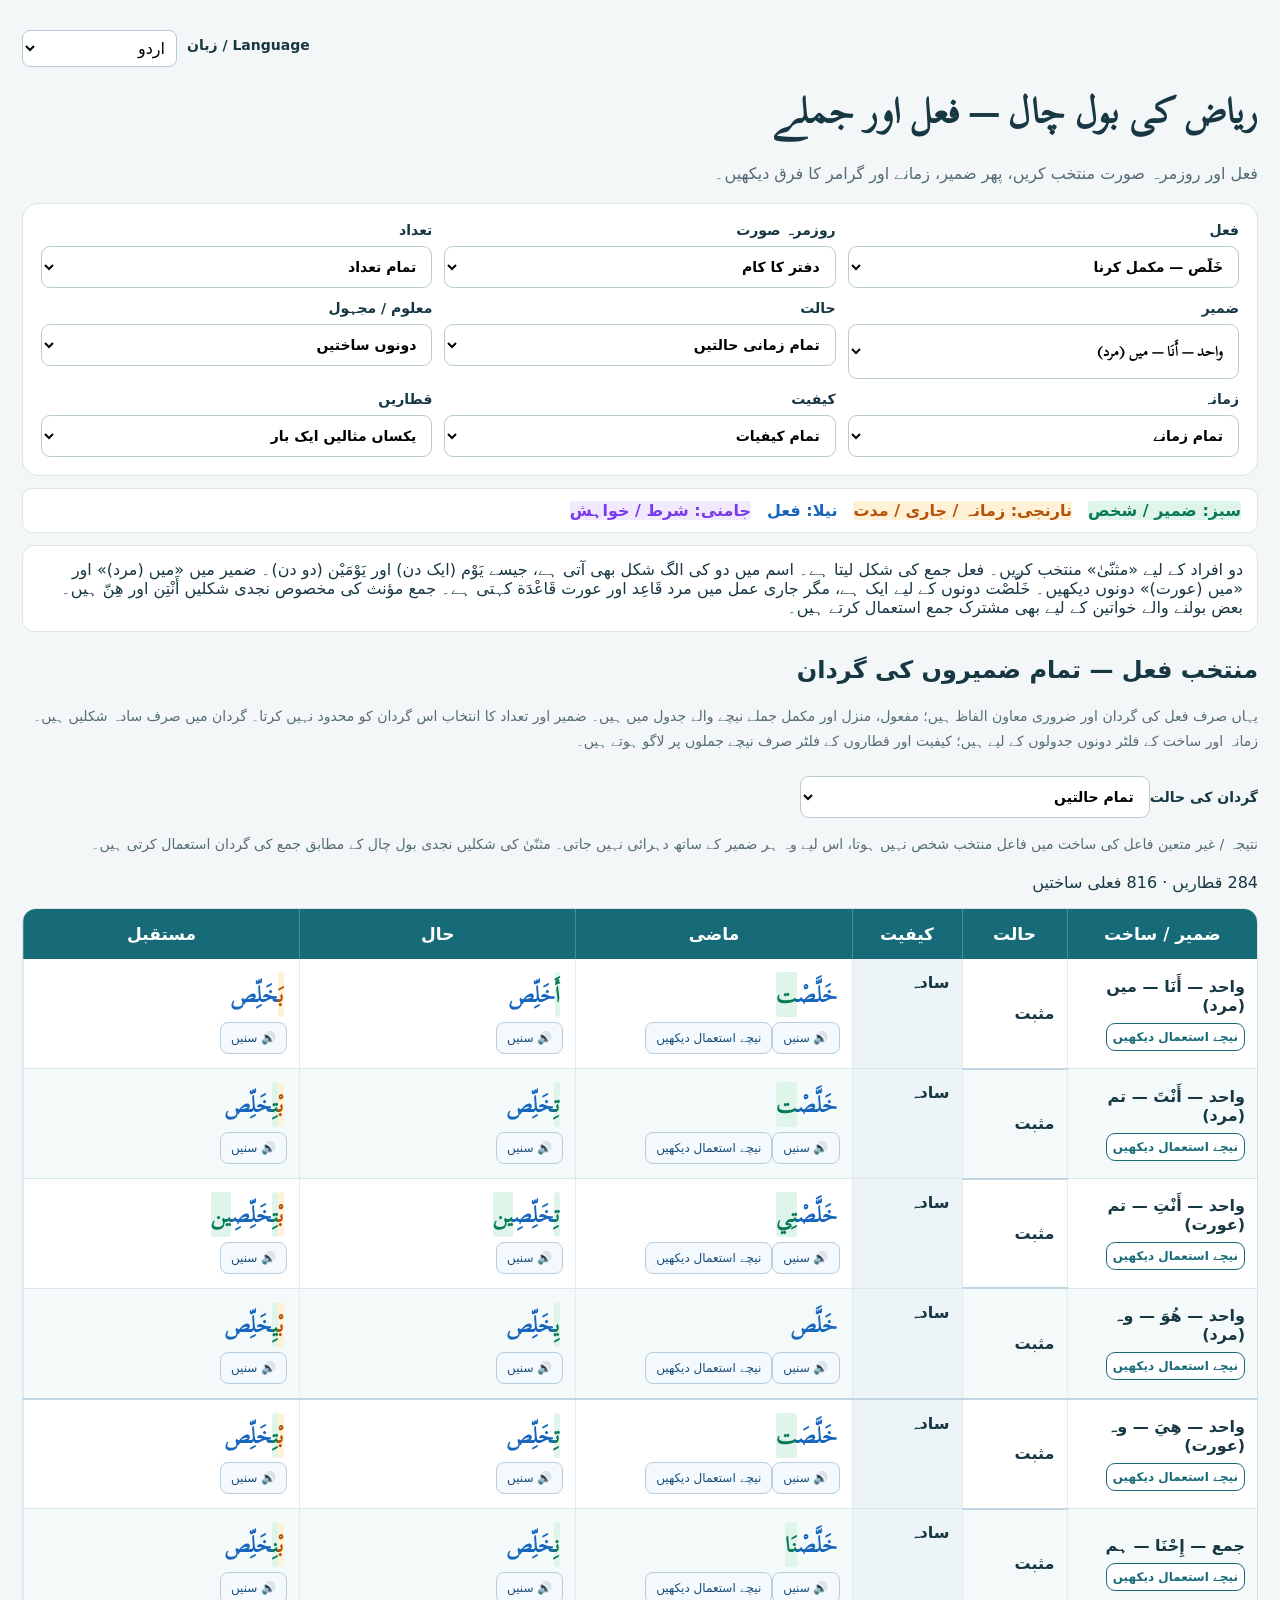
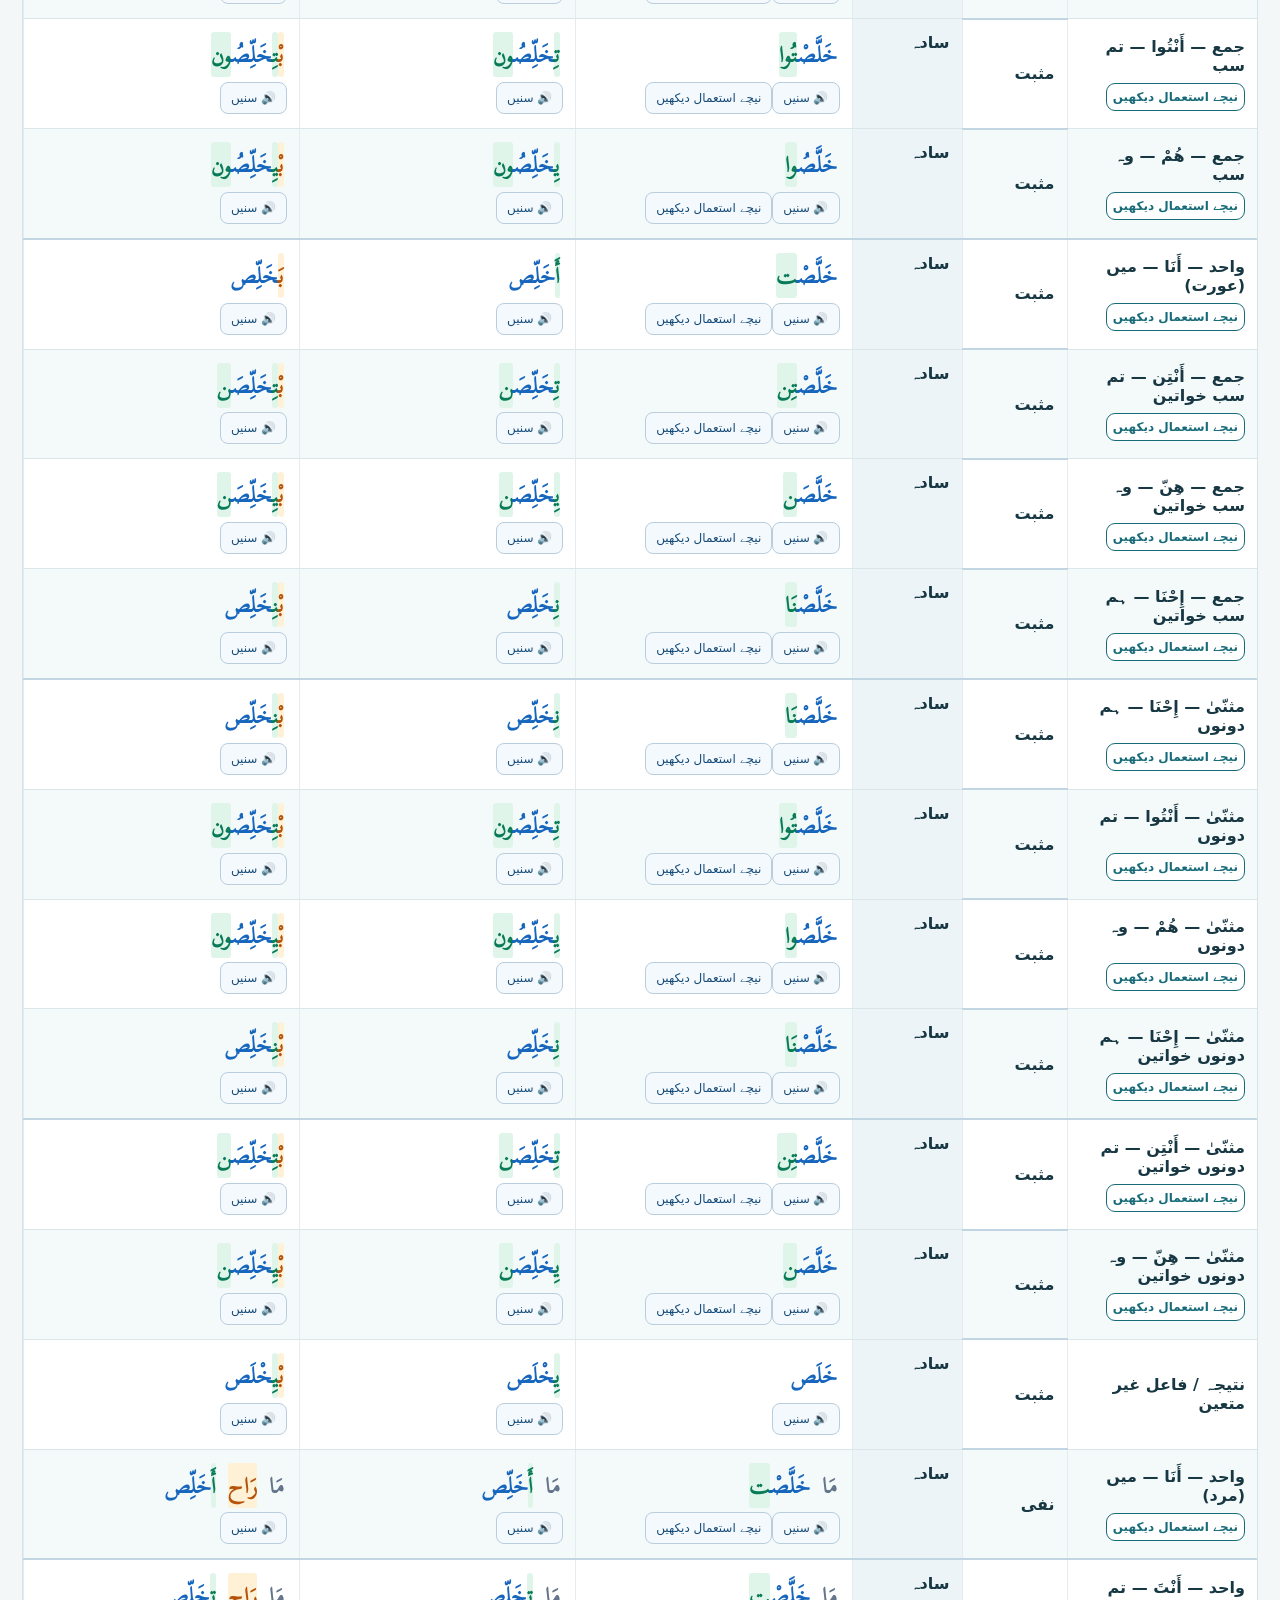
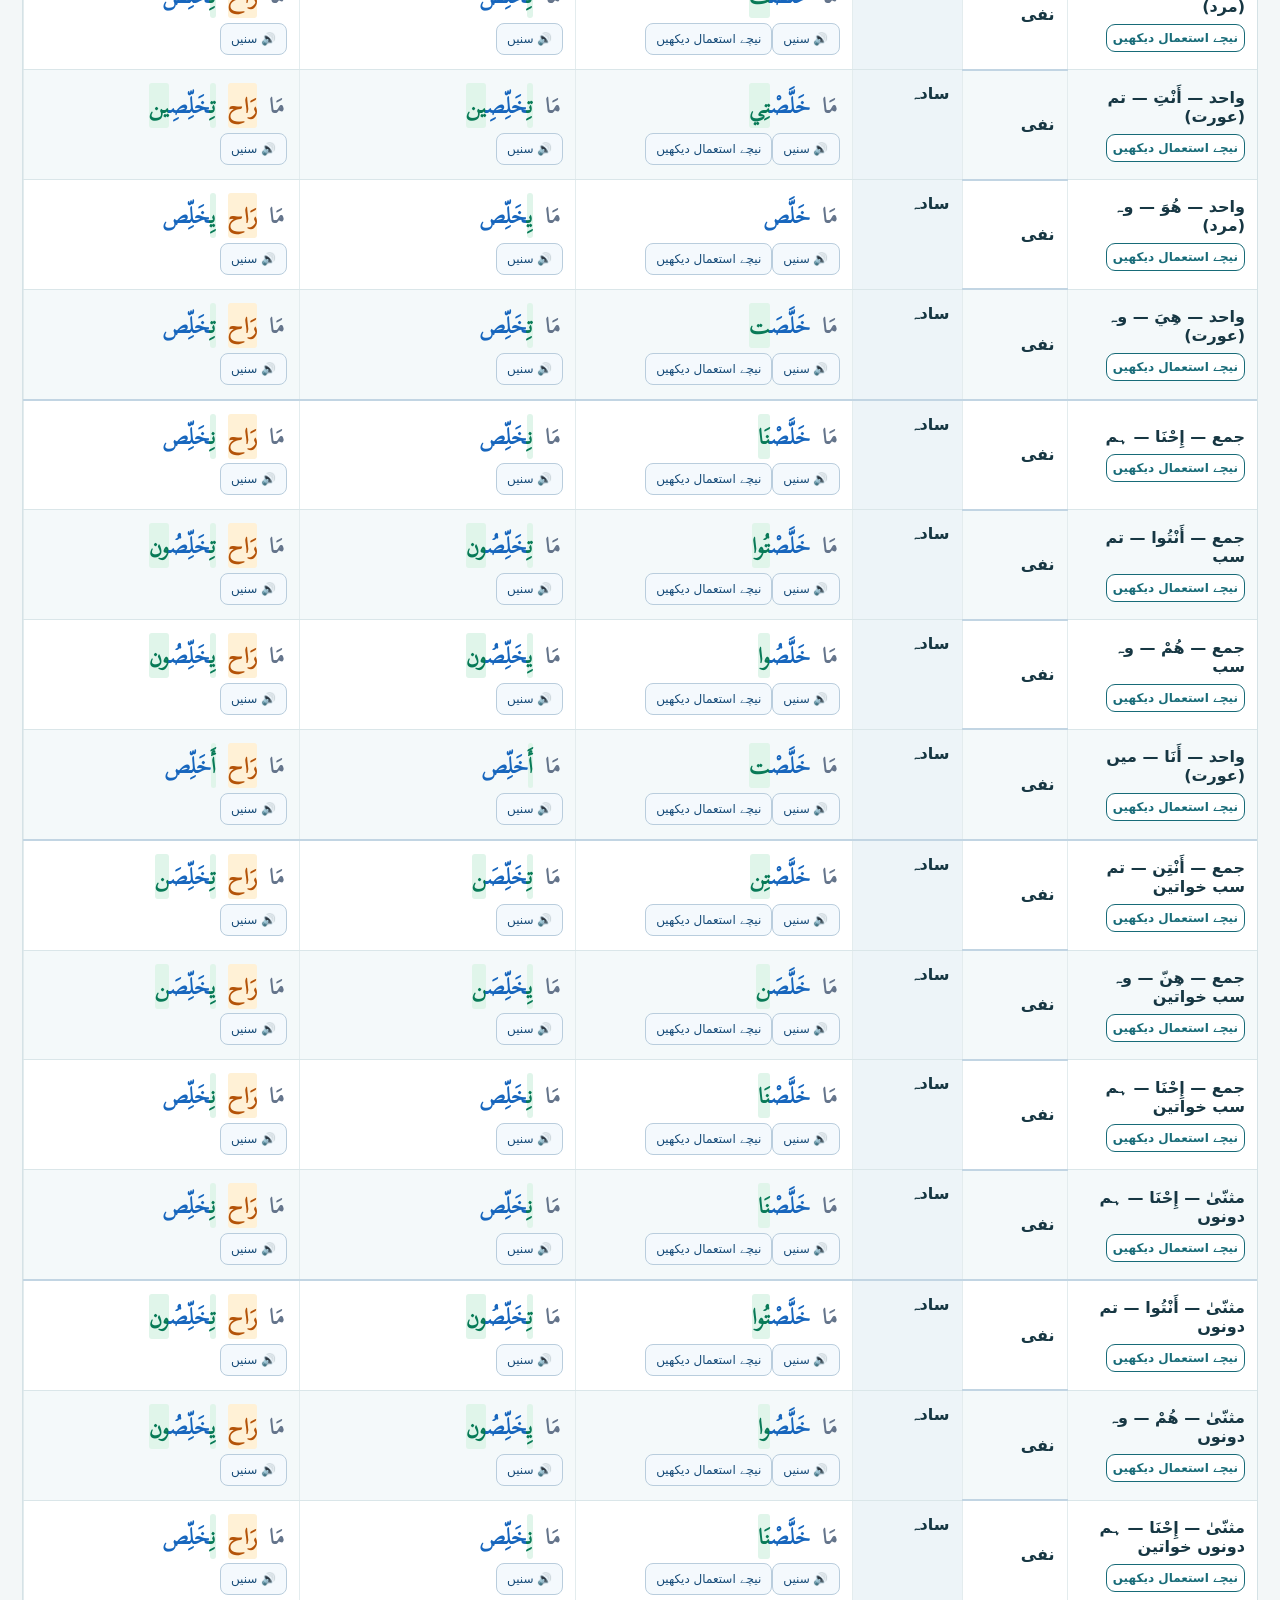
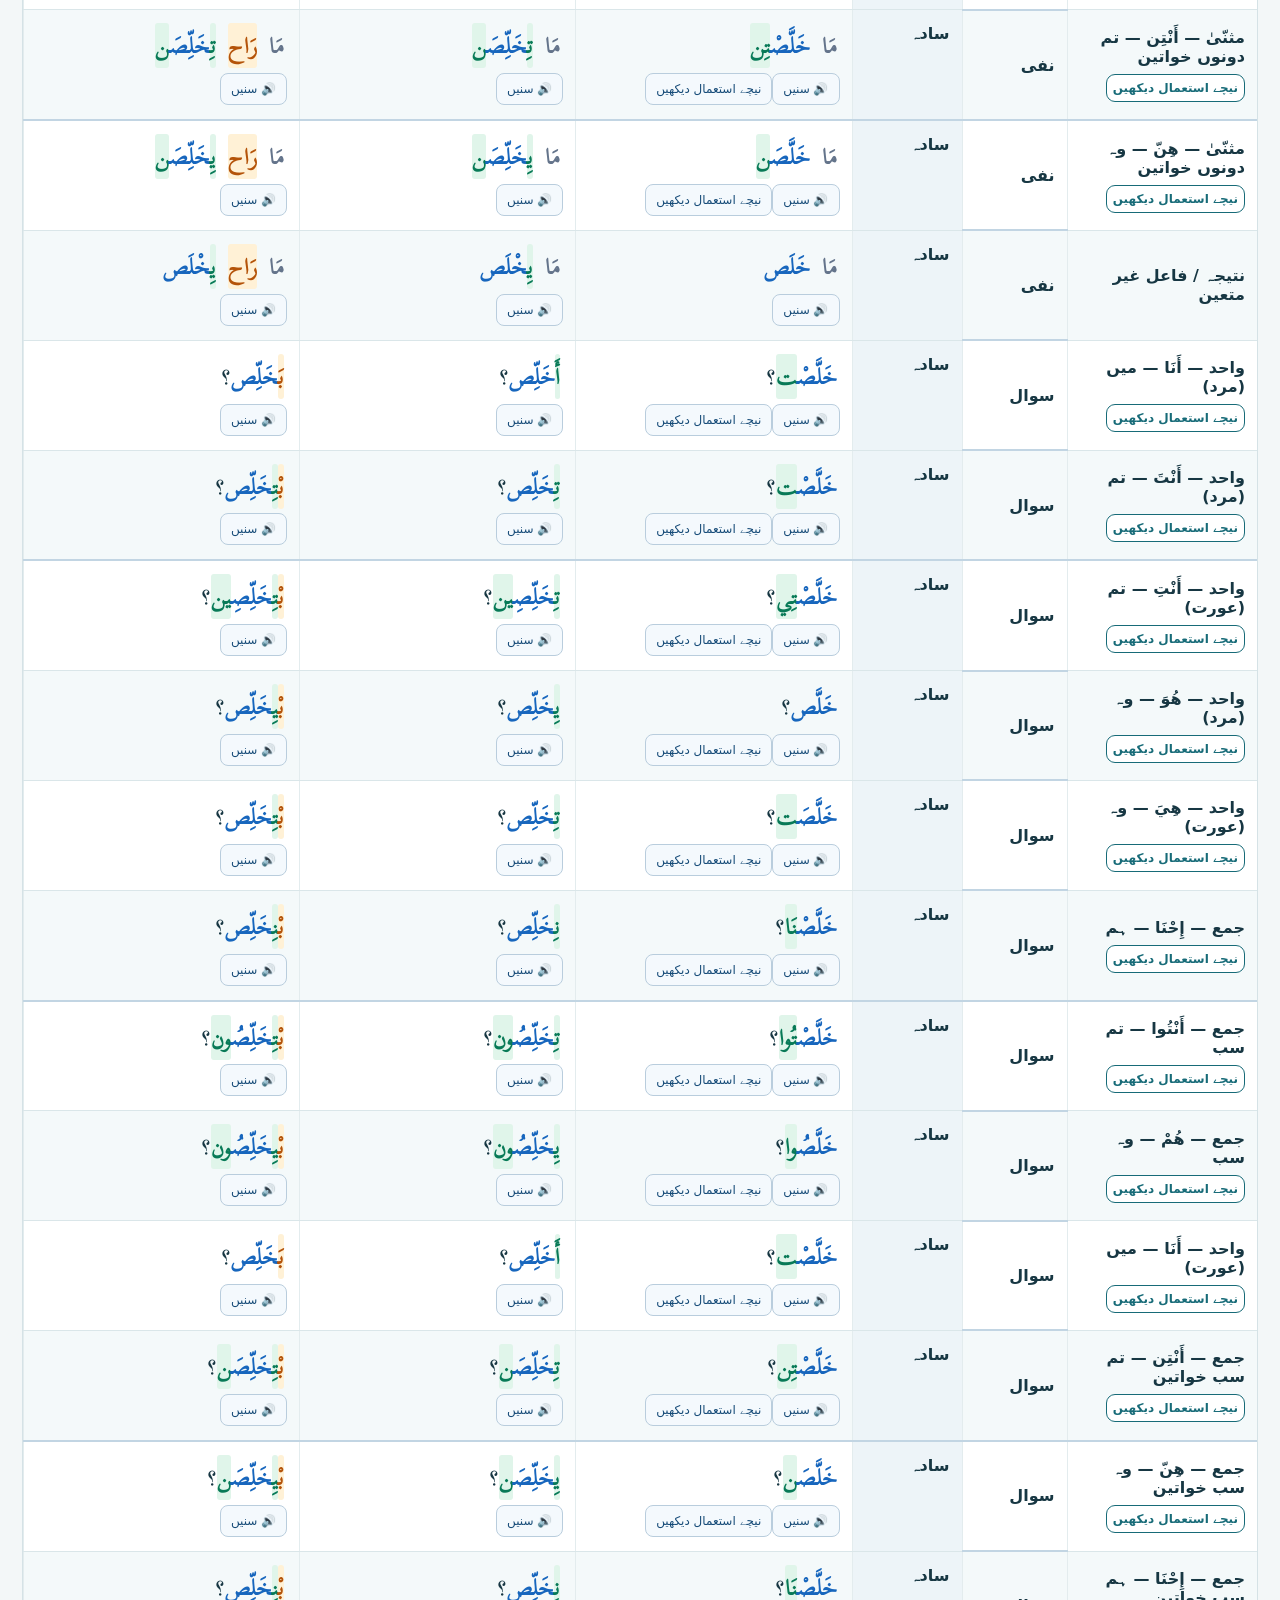
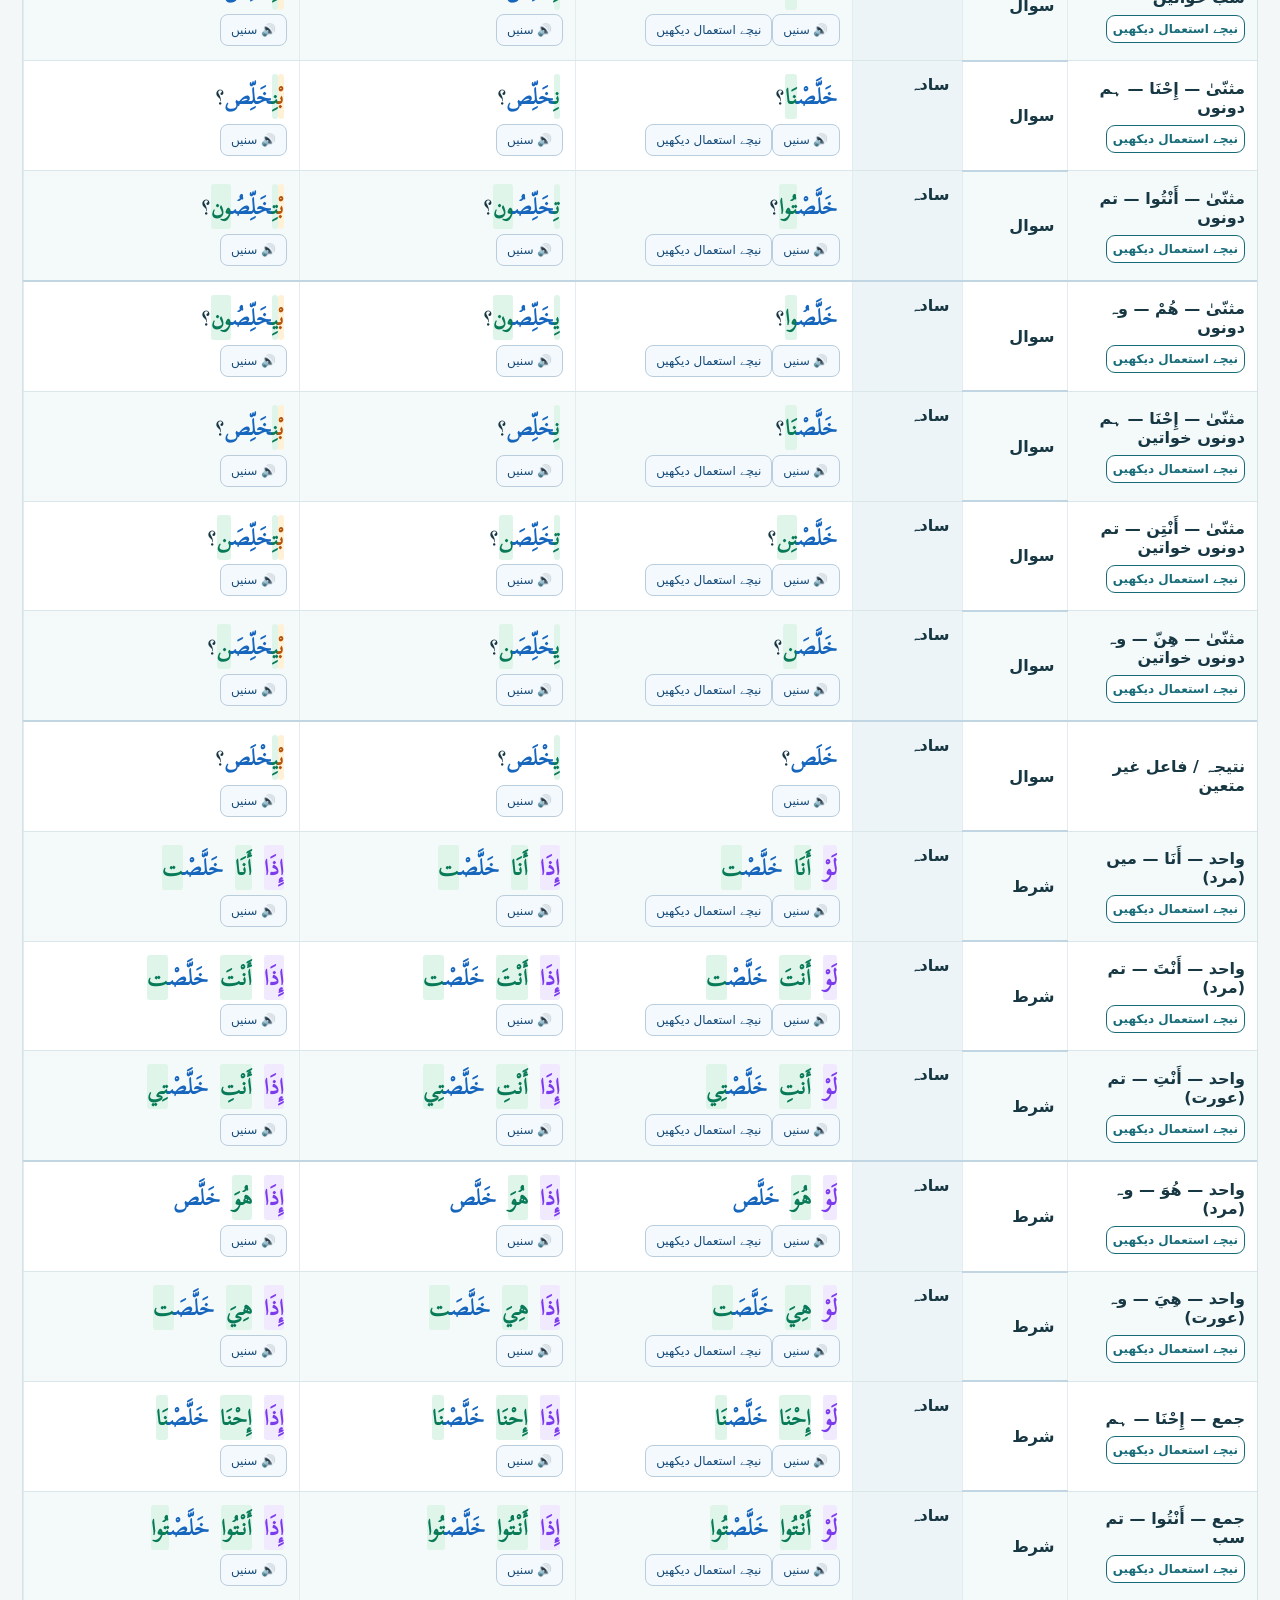
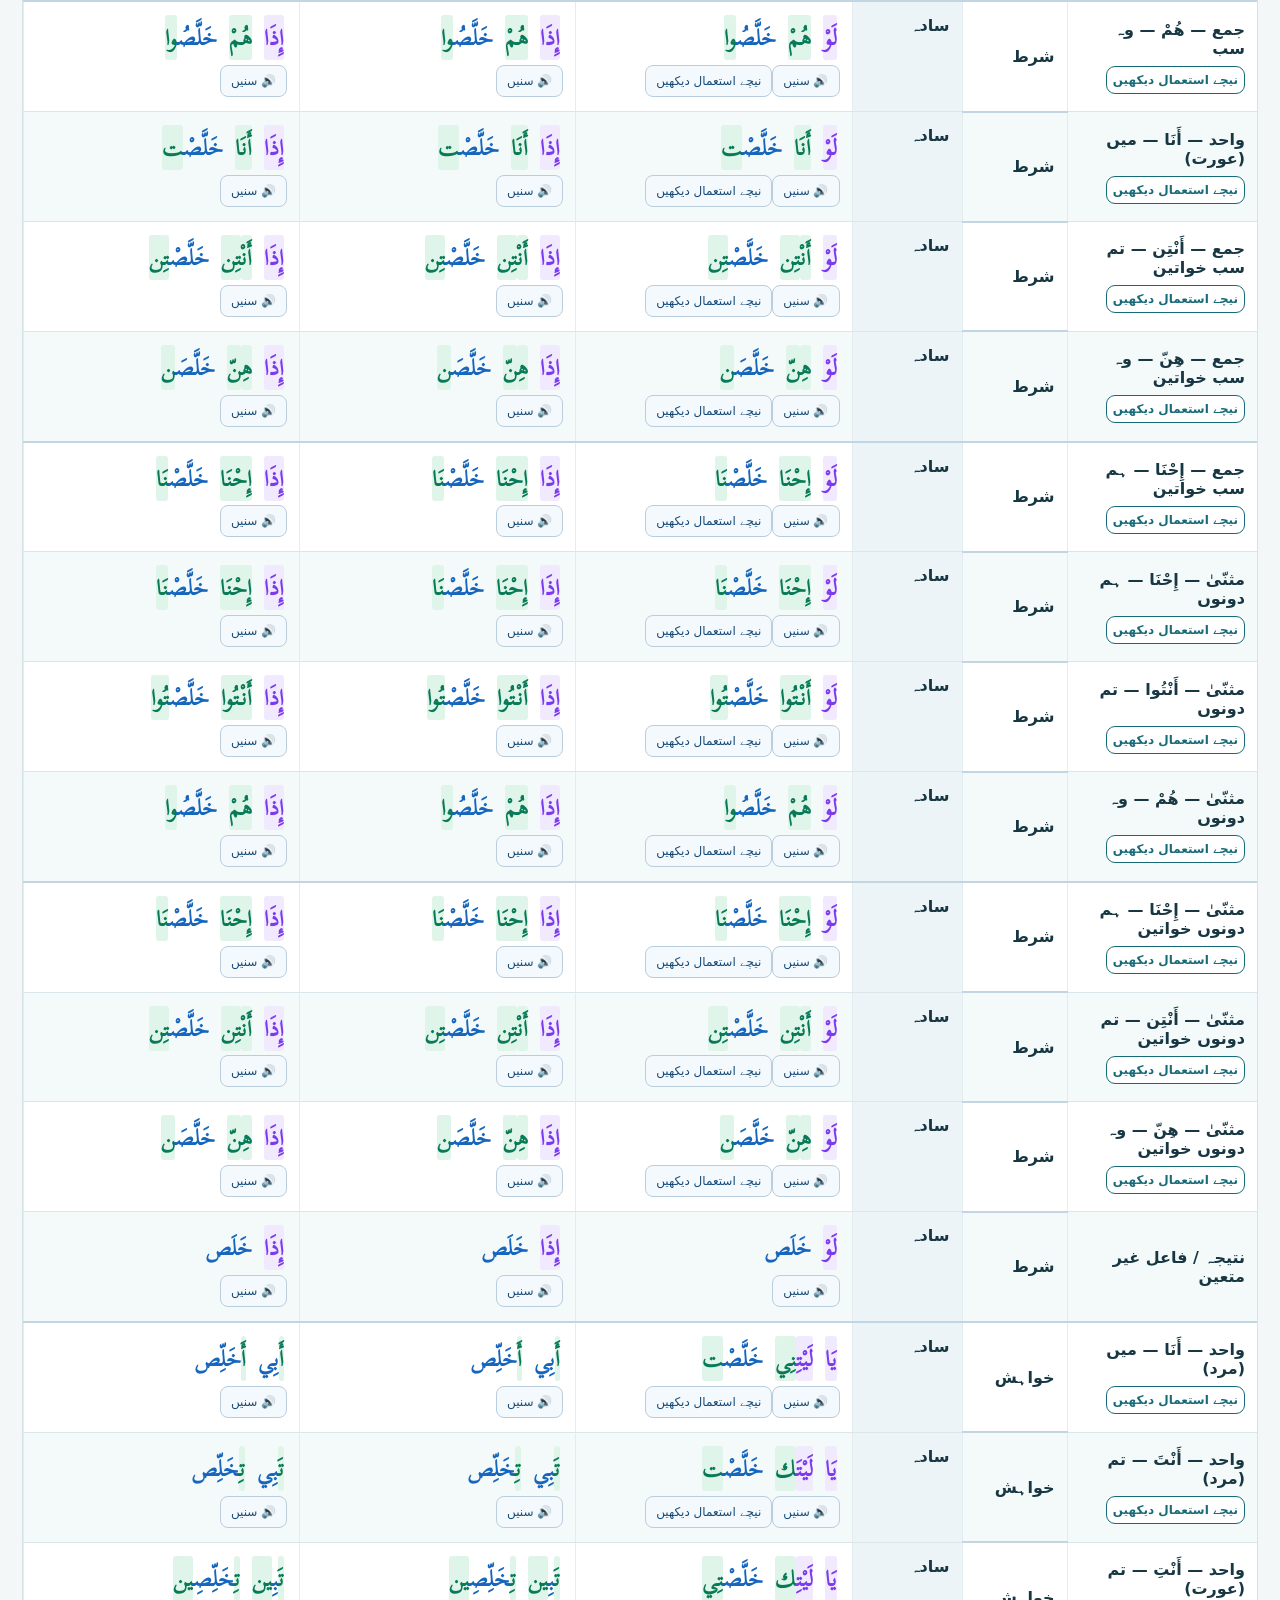
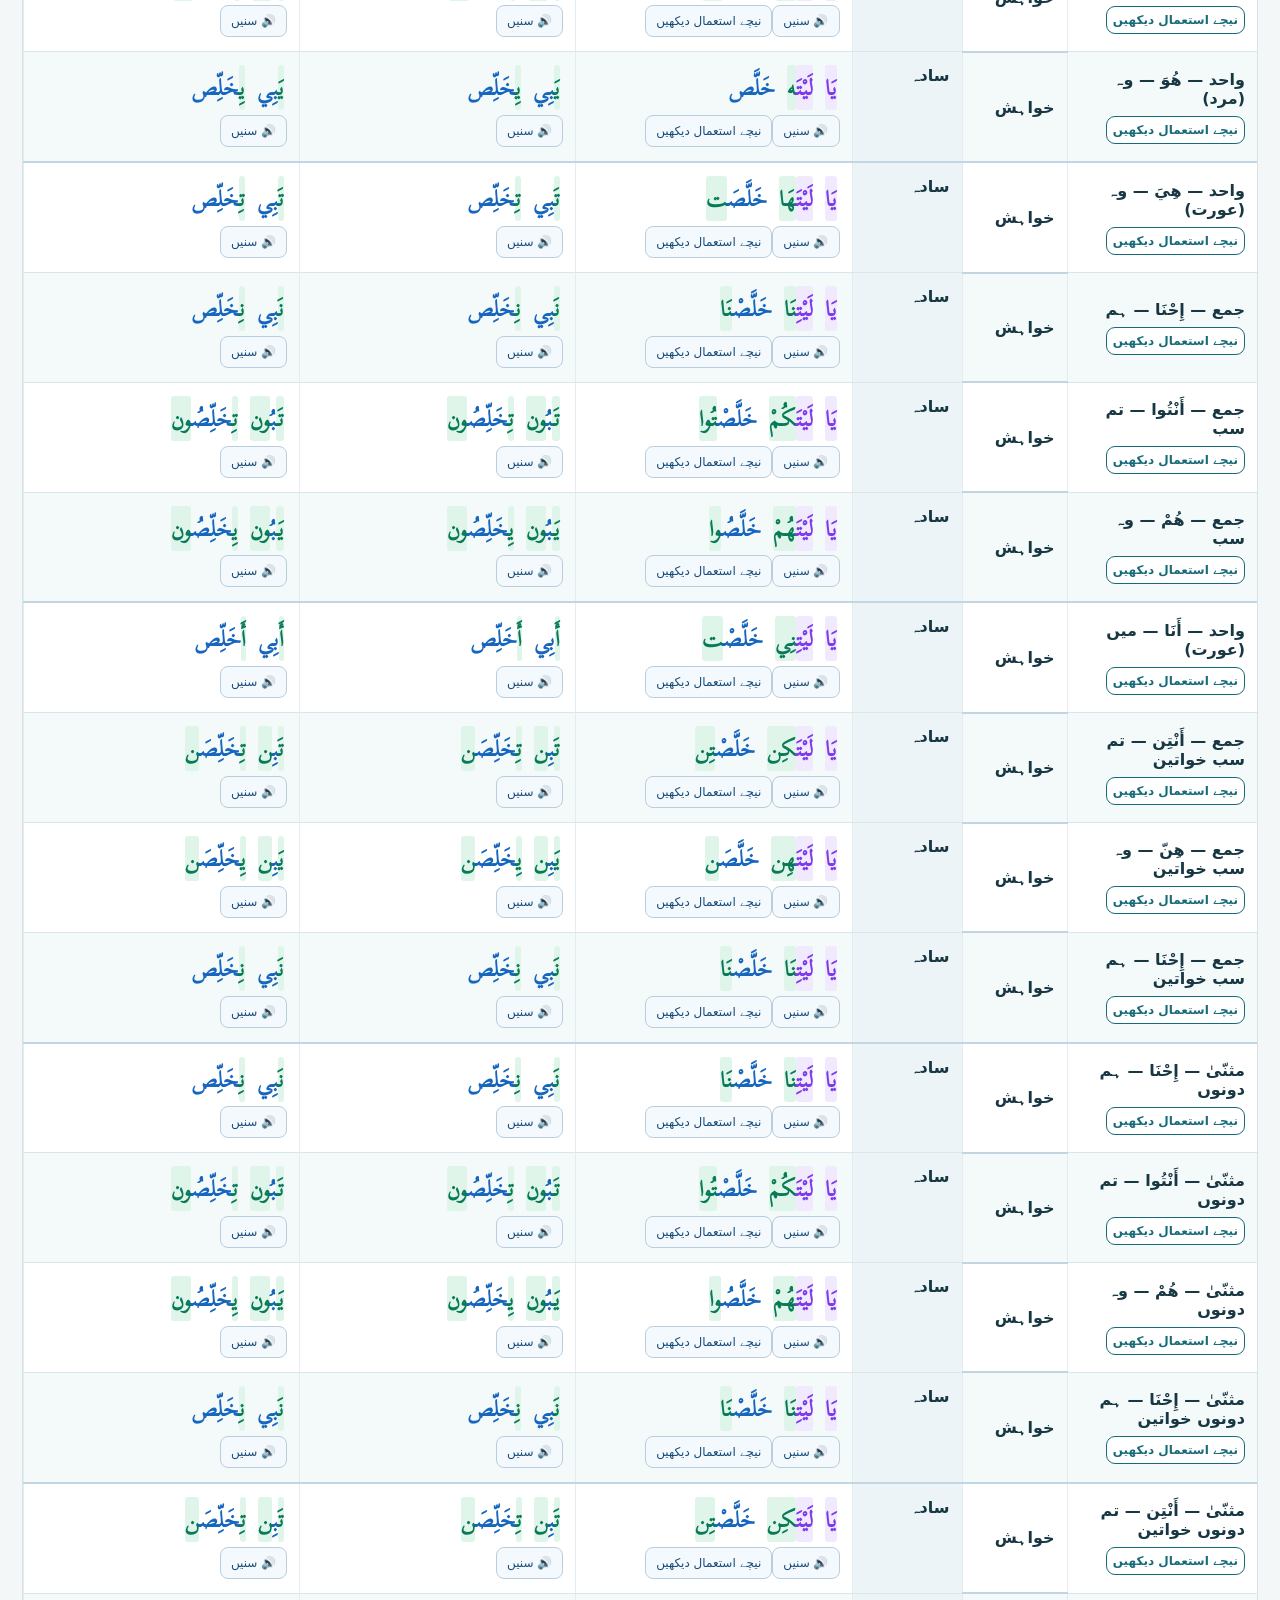
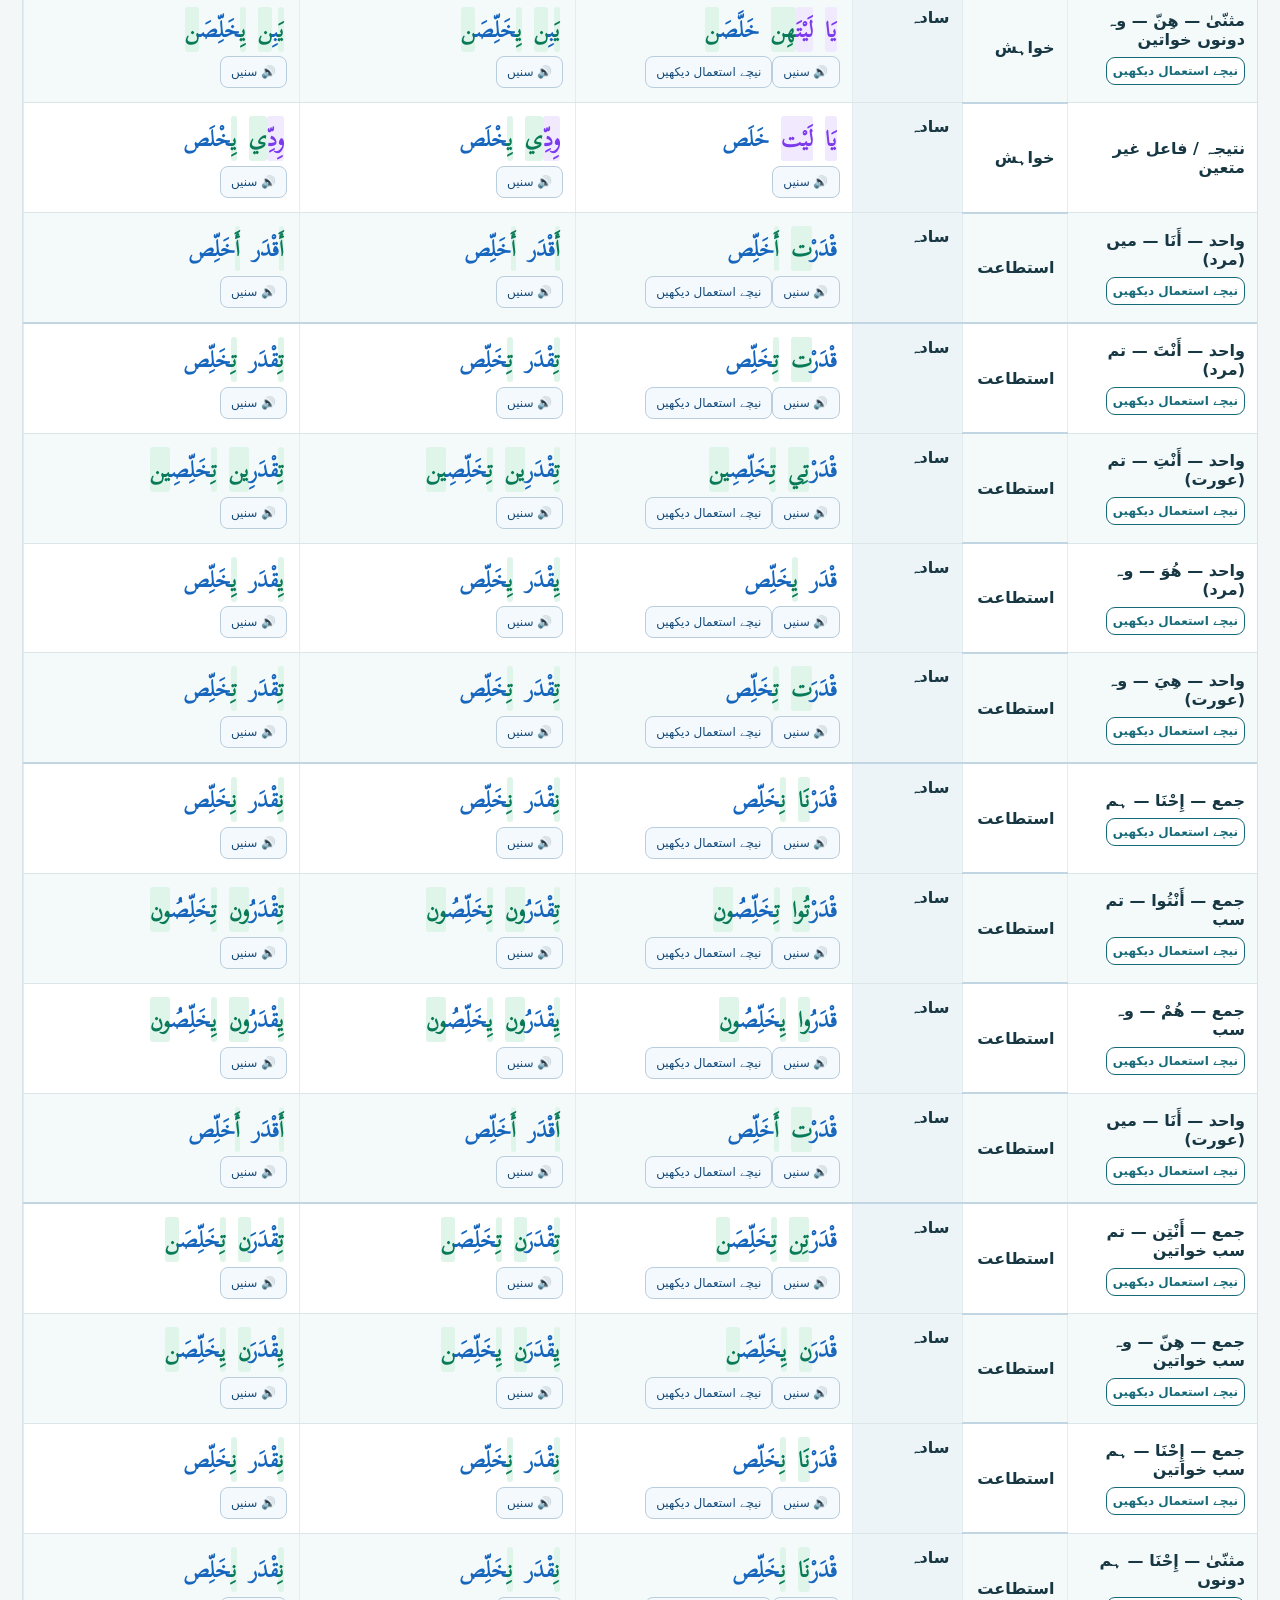
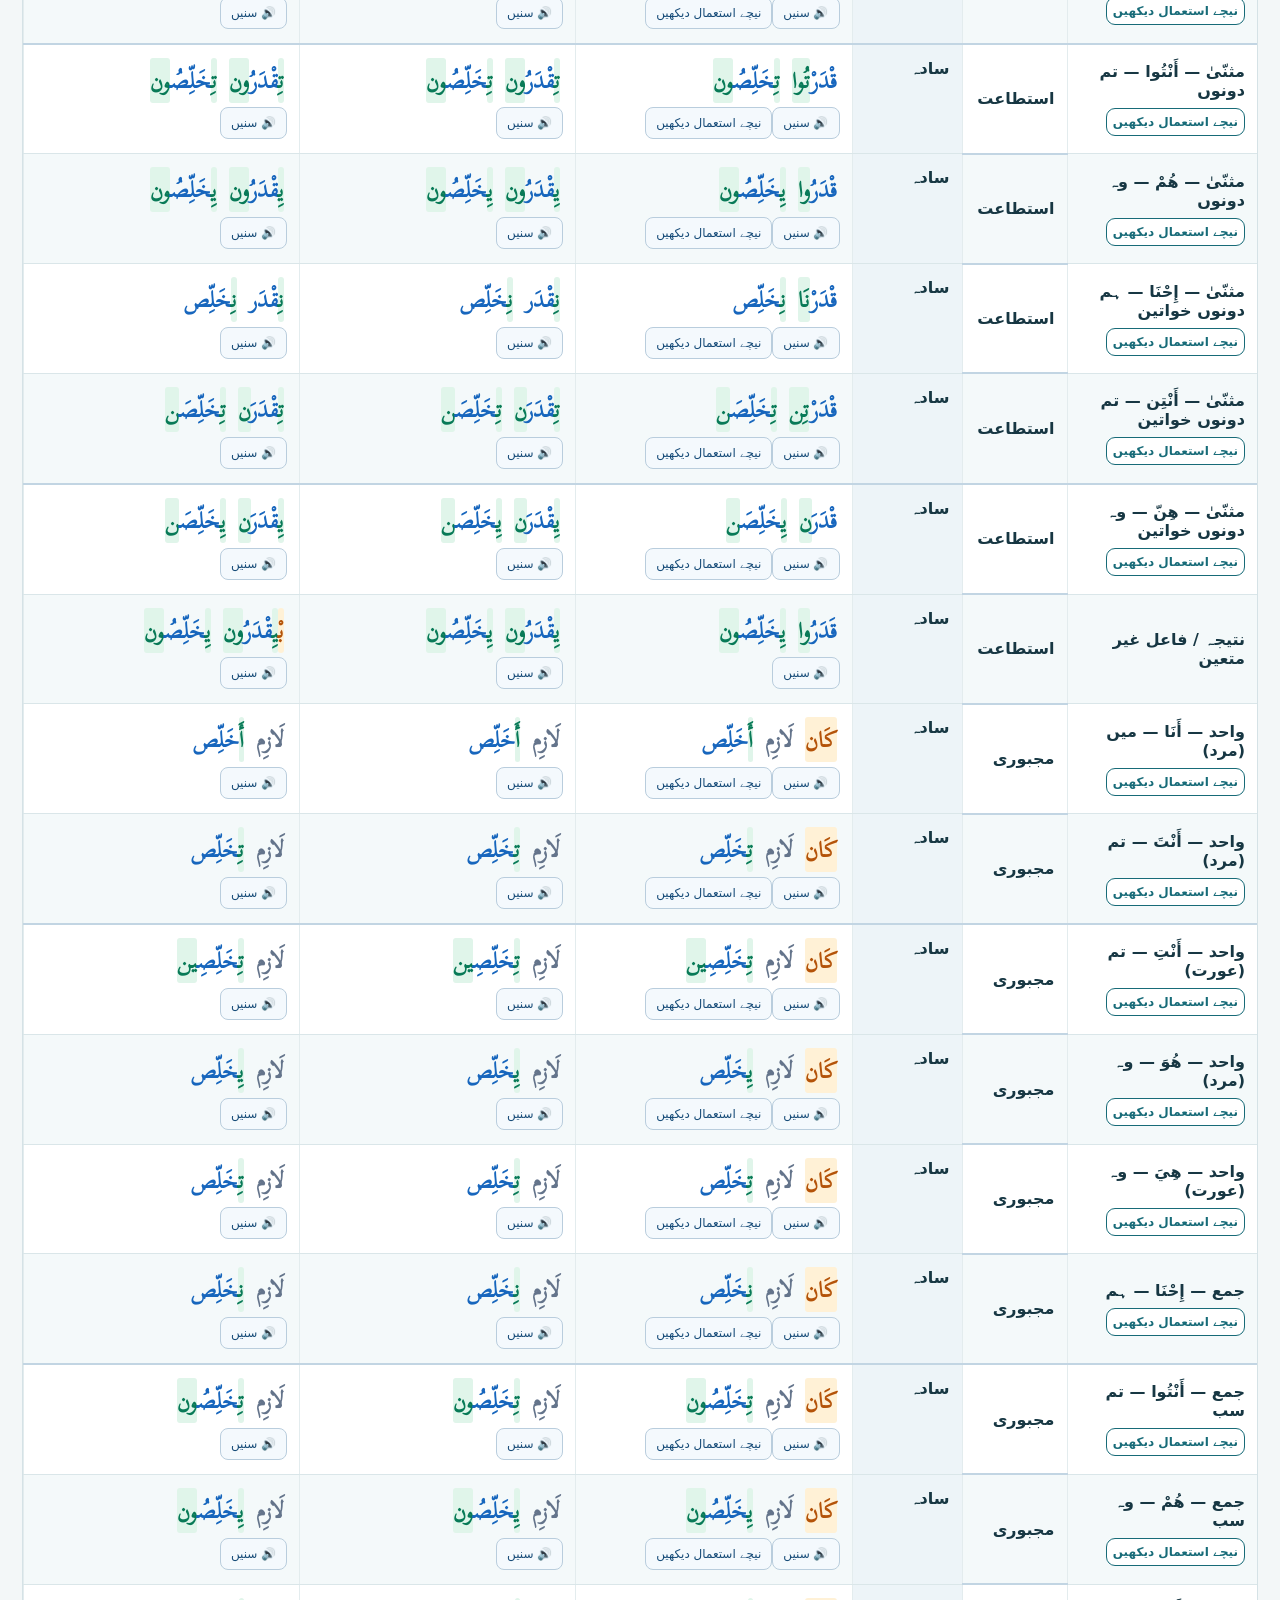
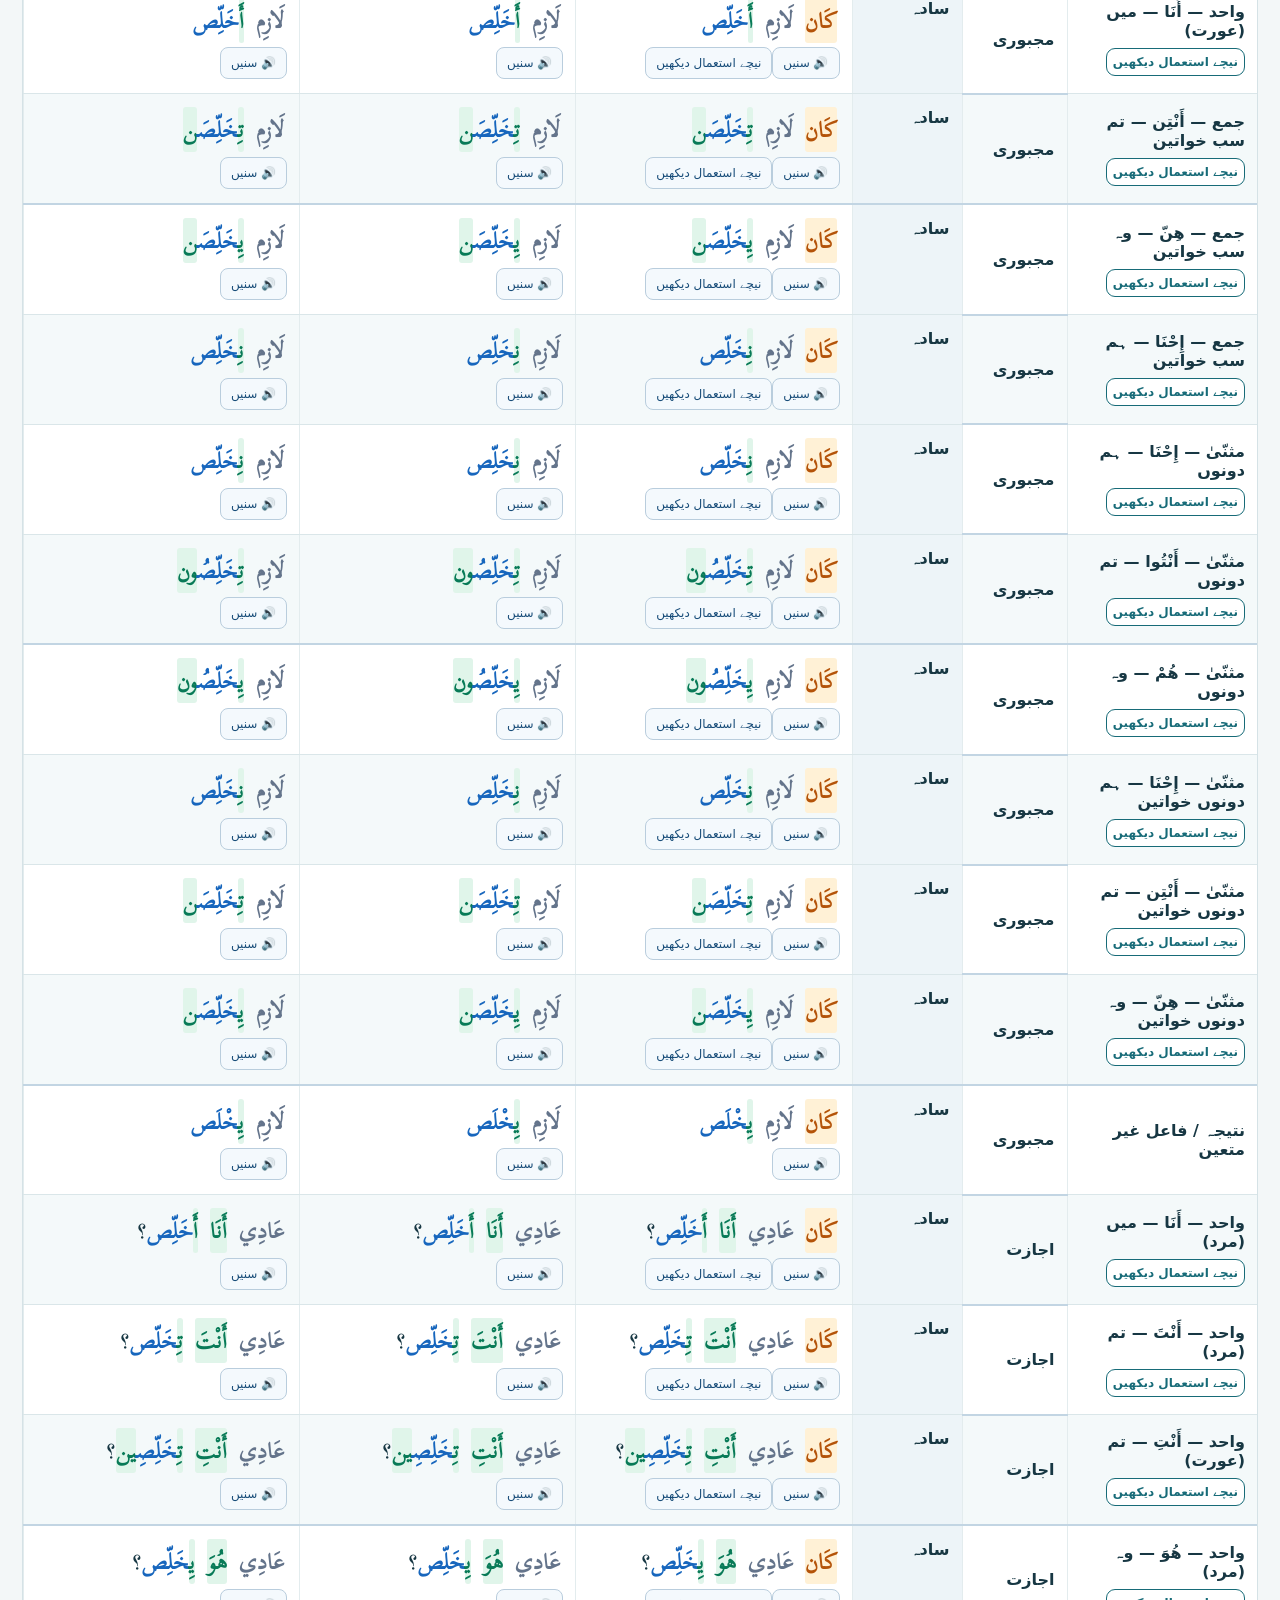
==== index.html @ 87de688e "Keep conjugation reference simple-only independent of sentence aspect filters" ====
<!doctype html><html lang="ur" dir="rtl"><head><meta charset="utf-8"><meta name="viewport" content="width=device-width,initial-scale=1"><title>نجدی عربی — خَلَّص</title><style>
:root{font-family:system-ui,"Noto Naskh Arabic","Noto Sans Arabic",sans-serif;color:#173743;background:#f3f7f8}
*{box-sizing:border-box}body{margin:0;padding:22px}main{max-width:1450px;margin:auto}
h1{font-size:clamp(23px,3vw,36px);margin:0 0 8px}.sub{color:#526a75;margin-bottom:20px}
.controls{display:grid;grid-template-columns:repeat(4,minmax(150px,1fr));gap:12px;background:white;border:1px solid #dbe6e9;padding:18px;border-radius:16px}
label{font-weight:700;font-size:14px}select,input,button{font:inherit}select{width:100%;margin-top:8px;border:1px solid #b8cbd0;border-radius:9px;padding:11px;background:#fff}
button{border:1px solid #176b78;background:#176b78;color:white;border-radius:9px;padding:11px 16px;cursor:pointer}
.actions{display:flex;gap:9px;align-items:end;flex-wrap:wrap}.actions button:nth-child(2){background:white;color:#176b78}
.summary{margin:18px 0;font-size:16px}.tablewrap{overflow-x:auto;border:1px solid #d5e2e6;border-radius:14px;background:white}
table{border-collapse:collapse;min-width:940px;width:100%;table-layout:fixed}th{background:#176b78;color:white;font-size:17px;padding:15px;border-left:1px solid #438e99}
td{vertical-align:top;border-bottom:1px solid #dae6e9;border-left:1px solid #e3ecee;padding:14px 12px}
tr:nth-child(even) td{background:#f4f9fa}.kind{width:15%;font-weight:750}.arabic{font-family:"Noto Naskh Arabic","Noto Sans Arabic",serif;font-size:clamp(19px,2vw,25px);line-height:1.8;direction:rtl}
.translation{font-size:14px;line-height:1.7;color:#536a73;margin-top:6px}.aspect-caution{font-size:12px;line-height:1.6;color:#8a4c00;background:#fff5df;border-radius:6px;padding:5px 7px;margin-top:7px}.muted{color:#819098}
.note{color:#566e76;font-size:14px;line-height:1.8;margin-top:16px}
@media(max-width:750px){body{padding:12px}.controls{grid-template-columns:repeat(2,minmax(0,1fr));padding:12px}.actions{grid-column:1/-1}table{min-width:830px}}
@media print{body{background:white;padding:0}.controls,.actions,.note{display:none}table{min-width:0}td{padding:9px}.arabic{font-size:17px}.translation{font-size:11px}}

.action-link{display:inline-flex;align-items:center;text-decoration:none;border:1px solid #176b78;background:#fff;color:#176b78;border-radius:9px;padding:11px 16px;font-weight:650}.action-link.secondary{border-color:#c7d6d9;color:#345966}.actions{grid-column:1/-1}@media print{.action-link{display:none}}
.verb-highlight{color:#1269c7;font-weight:800;background:#eaf3ff;border-radius:4px;padding:0 2px}@media print{.verb-highlight{color:#1255a0!important;background:#edf4ff!important;-webkit-print-color-adjust:exact;print-color-adjust:exact}}
.voice-label{font-size:13px;font-weight:700;color:#527182}.passive-phrase{color:#9b3044;font-weight:700}.controls{grid-template-columns:repeat(5,minmax(135px,1fr))}@media(max-width:900px){.controls{grid-template-columns:repeat(2,minmax(0,1fr))}}
.person-mark{color:#087a57!important;background:#e0f5ea;border-radius:3px;font-weight:850}
.tense-mark{color:#b45309!important;background:#fff1d6;border-radius:3px;font-weight:850}
.verb-root{color:#1766bd!important;font-weight:750}
.condition-mark{color:#7c3aed;font-weight:750}
.grammar-mark{color:#64748b;font-weight:750}
.legend{display:flex;gap:16px;flex-wrap:wrap;margin:12px 0 16px;padding:12px 16px;background:white;border-radius:10px;border:1px solid #dbe6e9}
.legend span{font-weight:750}
@media print{.person-mark,.tense-mark,.verb-root{-webkit-print-color-adjust:exact;print-color-adjust:exact}}

.word-tap{border:0;background:transparent;color:inherit;font:inherit;direction:rtl;cursor:pointer;border-radius:5px;padding:1px 3px;line-height:1.9;display:inline;font-weight:inherit}.word-tap:hover,.word-tap:focus-visible{background:#dbeafe;outline:2px solid #93c5fd;outline-offset:1px}.word-tap:active{background:#bfdbfe}.word-panel{position:fixed;top:50%;left:50%;transform:translate(-50%,-50%);width:min(92vw,560px);max-height:78dvh;overflow:auto;z-index:9999;background:#fff;border:2px solid #94b8dd;border-radius:14px;padding:16px 20px;margin:12px 0;box-shadow:0 7px 20px #164e6320}.word-panel[hidden]{display:none}.word-label{font-size:13px;color:#475569}.word-title{font-size:29px;font-weight:850;color:#175f9d;margin:5px 0}.word-meaning{font-size:21px;font-weight:800}.word-grammar{margin-top:6px;font-size:14px;color:#475569}.word-meta{font-size:12px;color:#64748b}.word-sentence{font-size:20px;font-weight:700;margin-top:7px}.word-sentence-ur{font-size:15px;margin-top:3px}.word-close{float:left;border:1px solid #cbd5e1;background:#f8fafc;border-radius:8px;padding:2px 11px;font-size:23px;cursor:pointer}@media print{.word-panel{display:none!important}}
.word-tap>span{font:inherit;font-weight:850}.word-tap .person-mark{color:#087a57!important;background:#e0f5ea!important}.word-tap .tense-mark{color:#b45309!important;background:#fff1d6!important}.word-tap .verb-root{color:#1766bd!important}.word-tap .condition-mark{color:#7c3aed!important}.word-tap .grammar-mark{color:#64748b!important}
.language-top{display:flex;justify-content:flex-end;align-items:center;gap:10px;margin-bottom:8px}.language-top label{font-weight:700}.language-top select{width:155px;max-width:45vw;padding:7px;border-radius:8px;border:1px solid #b6c9db;background:white}@media print{.language-top{display:none}}
.table-wrap{overflow-x:auto}table{min-width:1800px}td .arabic{min-width:155px}
.aspect-label{font-weight:700;white-space:nowrap;background:#edf4f8!important}.kind,.voice-label{vertical-align:middle;border-bottom:2px solid #c2d5e3}tbody tr:nth-child(4n) td{border-bottom:2px solid #c2d5e3}table{min-width:1050px;table-layout:fixed}thead th{position:sticky;top:0;z-index:2}.tablewrap{max-width:100%;overflow-x:auto}td{overflow-wrap:anywhere}.speak-btn{display:inline-flex;align-items:center;justify-content:center;gap:5px;margin-top:5px;padding:4px 10px;border:1px solid #b9cddd;border-radius:8px;background:#f4f9fd;color:#164b78;cursor:pointer;font:inherit;font-size:12px;width:auto}.speak-btn:hover{background:#e7f2fc}.speak-btn:disabled{opacity:.5;cursor:not-allowed}#voice{display:none!important}#voiceLabel{display:none!important}
.controls:has(#voice) > div:has(#voice){display:none!important}
.kind{width:95px;min-width:80px;max-width:105px}
.voice-label{width:125px;min-width:105px;max-width:145px}
.aspect-label{width:92px;min-width:78px;max-width:105px}
th:first-child{width:95px}th:nth-child(2){width:125px}th:nth-child(3){width:92px}
table{table-layout:auto;min-width:850px}td:not(.kind):not(.voice-label):not(.aspect-label){width:calc((100% - 312px)/3)}
.explain-btn{display:inline-block;width:auto;margin:4px 4px 0 0;padding:4px 8px;border-radius:7px;border:1px solid #bacbdc;background:#f4f8ff;color:#23466b;cursor:pointer;font-size:12px}.explain-btn:hover{background:#e5f0ff}
.controls{grid-template-columns:repeat(3,minmax(150px,1fr))}.tablewrap{overflow-x:auto}.kind{width:105px}.voice-label{width:115px}.aspect-label{width:100px}.arabic{font-size:22px}.condition-mark{color:#7c3aed!important;background:#f1eaff;border-radius:3px}.info{background:#fff;border:1px solid #dbe6e9;padding:14px;border-radius:12px;margin:12px 0}.word-panel{position:sticky}.voice-label{color:#35586a}.tablewrap table{min-width:1000px}.arabic button.word-tap{white-space:normal;text-align:right}.legend{margin:12px 0}.note{margin:14px 0}

/* Responsive layout v23: fixed desktop columns, stacked mobile examples. */
html,body{max-width:100%;overflow-x:hidden}main{width:100%;max-width:1450px;min-width:0}
.tablewrap{width:100%;max-width:100%;overflow-x:auto;-webkit-overflow-scrolling:touch}
.tablewrap table{width:100%;min-width:1020px;table-layout:fixed}
.tablewrap th,.tablewrap td{box-sizing:border-box}
.tablewrap .arabic{min-width:0;overflow-wrap:break-word;word-break:normal}
.tablewrap .word-tap{max-width:100%;overflow-wrap:anywhere}
@media(max-width:700px){
 body{padding:10px}h1{font-size:24px;line-height:1.45}.sub{font-size:14px}
 .controls{display:grid;grid-template-columns:1fr 1fr;gap:10px;padding:12px}
 .controls label:first-child{grid-column:1/-1}.controls select{min-width:0}
 .legend{gap:8px;padding:9px;font-size:12px}
 .info{font-size:13px;line-height:1.8}
 .tablewrap{overflow:visible;border:0;background:transparent}
 .tablewrap table{display:block;min-width:0!important;width:100%!important;table-layout:auto}
 .tablewrap colgroup,.tablewrap thead{display:none}
 .tablewrap tbody{display:block;width:100%}
 .tablewrap tr{display:grid;grid-template-columns:repeat(3,minmax(0,1fr));gap:0;margin:12px 0;border:1px solid #cddfe5;border-radius:12px;overflow:hidden;background:white;box-shadow:0 2px 8px #1737430a}
 .tablewrap tr::before{content:attr(data-condition) ' · ' attr(data-voice) ' · ' attr(data-aspect);display:block;grid-column:1/-1;padding:10px 12px;background:#176b78;color:#fff;font-weight:750;font-size:13px}
 .tablewrap tr td.kind,.tablewrap tr td.voice-label,.tablewrap tr td.aspect-label{display:none!important}
 .tablewrap tr td.tense-cell{display:block!important;min-width:0;width:auto!important;padding:9px 7px;border:0;border-left:1px solid #e1eaee;background:white!important}
 .tablewrap tr td.tense-cell::before{content:attr(data-tense);display:block;font-size:13px;font-weight:800;color:#176b78;border-bottom:1px solid #dce8ec;padding-bottom:5px;margin-bottom:5px}
 .tablewrap .arabic{font-size:17px!important;line-height:1.8;min-width:0!important;overflow-wrap:anywhere}
 .tablewrap .translation{font-size:12px;line-height:1.6;overflow-wrap:anywhere}
 .tablewrap .word-tap{padding:0 1px;line-height:1.8}
 .tablewrap .speak-btn{font-size:11px;padding:4px 5px;max-width:100%;white-space:normal}
 .word-panel{position:relative;top:auto;padding:12px}.word-title{font-size:24px}
}
@media(max-width:420px){
 .tablewrap tr{grid-template-columns:1fr}
 .tablewrap tr td.tense-cell{border-left:0;border-bottom:1px solid #dce8ec;padding:11px 12px}
 .tablewrap .arabic{font-size:21px!important}
 .tablewrap .translation{font-size:13px}
}

@media(max-width:600px){.tablewrap{overflow-x:visible}.tablewrap table{min-width:0!important;width:100%!important}.tablewrap tr{grid-template-columns:1fr!important}.tablewrap tr td.tense-cell{width:100%!important}}
#audioStatus:not(:empty){position:sticky;top:0;z-index:3;background:#fff3d7;color:#633800;border:1px solid #b77a24;padding:10px}.word-panel{position:fixed;top:50%;left:50%;transform:translate(-50%,-50%);margin:0}.word-close{color:#173743}.speak-btn,.word-close{min-height:32px}@media(max-width:700px){.speak-btn,.word-close{min-height:44px}}
@media(max-width:700px){#exampleTable.single-tense tr{grid-template-columns:1fr}}
#exampleTable.single-tense{min-width:0}
.copy-btn{margin-inline-start:4px}
/* Scheherazade New — embedded so the same marks display offline.
Copyright (c) 1994-2026, SIL Global (https://www.sil.org/),
with Reserved Font Names "Scheherazade" and "SIL".

This Font Software is licensed under the SIL Open Font License, Version 1.1,
This license is copied below, and is also available with a FAQ at:
https://openfontlicense.org/


----------------------------------------------------
SIL OPEN FONT LICENSE Version 1.1 - 26 February 2007
----------------------------------------------------

PREAMBLE
The goals of the Open Font License (OFL) are to stimulate worldwide
development of collaborative font projects, to support the font creation
efforts of academic and linguistic communities, and to provide a free and
open framework in which fonts may be shared and improved in partnership
with others.

The OFL allows the licensed fonts to be used, studied, modified and
redistributed freely as long as they are not sold by themselves. The
fonts, including any derivative works, can be bundled, embedded,
redistributed and/or sold with any software provided that any reserved
names are not used by derivative works. The fonts and derivatives,
however, cannot be released under any other type of license. The
requirement for fonts to remain under this license does not apply
to any document created using the fonts or their derivatives.

DEFINITIONS
"Font Software" refers to the set of files released by the Copyright
Holder(s) under this license and clearly marked as such. This may
include source files, build scripts and documentation.

"Reserved Font Name" refers to any names specified as such after the
copyright statement(s).

"Original Version" refers to the collection of Font Software components as
distributed by the Copyright Holder(s).

"Modified Version" refers to any derivative made by adding to, deleting,
or substituting -- in part or in whole -- any of the components of the
Original Version, by changing formats or by porting the Font Software to a
new environment.

"Author" refers to any designer, engineer, programmer, technical
writer or other person who contributed to the Font Software.

PERMISSION & CONDITIONS
Permission is hereby granted, free of charge, to any person obtaining
a copy of the Font Software, to use, study, copy, merge, embed, modify,
redistribute, and sell modified and unmodified copies of the Font
Software, subject to the following conditions:

1) Neither the Font Software nor any of its individual components,
in Original or Modified Versions, may be sold by itself.

2) Original or Modified Versions of the Font Software may be bundled,
redistributed and/or sold with any software, provided that each copy
contains the above copyright notice and this license. These can be
included either as stand-alone text files, human-readable headers or
in the appropriate machine-readable metadata fields within text or
binary files as long as those fields can be easily viewed by the user.

3) No Modified Version of the Font Software may use the Reserved Font
Name(s) unless explicit written permission is granted by the corresponding
Copyright Holder. This restriction only applies to the primary font name as
presented to the users.

4) The name(s) of the Copyright Holder(s) or the Author(s) of the Font
Software shall not be used to promote, endorse or advertise any
Modified Version, except to acknowledge the contribution(s) of the
Copyright Holder(s) and the Author(s) or with their explicit written
permission.

5) The Font Software, modified or unmodified, in part or in whole,
must be distributed entirely under this license, and must not be
distributed under any other license. The requirement for fonts to
remain under this license does not apply to any document created
using the Font Software.

TERMINATION
This license becomes null and void if any of the above conditions are
not met.

DISCLAIMER
THE FONT SOFTWARE IS PROVIDED "AS IS", WITHOUT WARRANTY OF ANY KIND,
EXPRESS OR IMPLIED, INCLUDING BUT NOT LIMITED TO ANY WARRANTIES OF
MERCHANTABILITY, FITNESS FOR A PARTICULAR PURPOSE AND NONINFRINGEMENT
OF COPYRIGHT, PATENT, TRADEMARK, OR OTHER RIGHT. IN NO EVENT SHALL THE
COPYRIGHT HOLDER BE LIABLE FOR ANY CLAIM, DAMAGES OR OTHER LIABILITY,
INCLUDING ANY GENERAL, SPECIAL, INDIRECT, INCIDENTAL, OR CONSEQUENTIAL
DAMAGES, WHETHER IN AN ACTION OF CONTRACT, TORT OR OTHERWISE, ARISING
FROM, OUT OF THE USE OR INABILITY TO USE THE FONT SOFTWARE OR FROM
OTHER DEALINGS IN THE FONT SOFTWARE.
*/
@font-face{font-family:"Scheherazade New";src:url([data-uri]) format("woff");font-display:swap;font-feature-settings:"cv62" 1}
.arabic,.arabic .word-tap,.arabic .word-tap>span,.word-title,.word-sentence,#person,#person option,h1{
 font-family:"Scheherazade New",serif;font-feature-settings:"cv62" 1;
}
.sentence-order{margin-block:10px 4px;padding-block-start:7px;border-top:1px solid #d6e1e6;font-size:13px}.sentence-order ol{display:flex;flex-wrap:wrap;gap:5px 16px;list-style-position:inside;padding:0;margin:5px 0}.sentence-order li{max-width:100%;line-height:1.5}.sentence-order li>span{display:block;color:#455b67;font-size:12px}.sentence-order bdi{font:600 21px 'Scheherazade New',serif;font-feature-settings:'cv62' 1}

#verbReference{margin:24px 0}#referenceCondition{max-width:350px}#referenceTable th:first-child{width:190px}#referenceTable th:nth-child(2){width:105px}#referenceTable th:nth-child(3){width:110px}#referenceTable .reference-person{font-weight:750;vertical-align:middle}#referenceTable .reference-use{display:block;margin-top:8px;background:white;color:#176b78;padding:6px;font-size:12px}@media(max-width:700px){#referenceTable .reference-person{display:none}#referenceTable tr::before{content:attr(data-person) ' · ' attr(data-condition) ' · ' attr(data-voice) ' · ' attr(data-aspect)}}
</style></head><body><main><div class="language-top"><label>Language / زبان</label><select id="language"><option value="ur">اردو</option><option value="en">English</option></select></div><h1>ریاض کی بول چال — فعل اور جملے</h1><p class="sub">فعل اور روزمرہ صورت منتخب کریں، پھر ضمیر، زمانے اور گرامر کا فرق دیکھیں۔</p><section class="controls"><label>فعل<select id="verb"><option value="finish">خَلَّص — مکمل کرنا</option><option value="prepare">جَهَّز — تیار کرنا</option><option value="clean">نَظَّف — صاف کرنا</option><option value="go">رَاح — جانا</option><option value="back">رِجَع — واپس آنا</option></select></label><label>روزمرہ صورت<select id="scenario"></select></label><label>تعداد<select id="number"><option value="all">تمام تعداد</option><option value="singular">واحد (ایک)</option><option value="dual">مثنّیٰ (دو)</option><option value="plural">جمع (تین یا زیادہ)</option></select></label><label>ضمیر<select id="person"><option value="0">أَنَا — میں</option><option value="1">أَنْتَ — تم (مرد)</option><option value="2">أَنْتِ — تم (عورت)</option><option value="3">هُوَ — وہ (مرد)</option><option value="4">هِيَ — وہ (عورت)</option><option value="5">إِحْنَا — ہم</option><option value="6">أَنْتُوا — تم سب</option><option value="7">هُمْ — وہ سب</option></select></label><label>حالت<select id="condition"><option value="all">تمام 12 حالتیں</option><option value="مثبت">مثبت</option><option value="نفی">نفی</option><option value="سوال">سوال</option><option value="شرط">شرط</option><option value="خواہش">خواہش</option><option value="استطاعت">استطاعت</option><option value="مجبوری">مجبوری</option><option value="اجازت">اجازت</option><option value="احتمال">احتمال</option><option value="ابھی تک نہیں">ابھی تک نہیں</option><option value="عمل جاری">عمل جاری</option><option value="پہلے ہی">پہلے ہی</option></select></label><label>معلوم / مجہول<select id="scope"><option value="both">دونوں ساختیں</option><option value="active">Active — معلوم</option><option value="nonagent">Passive meaning — نتیجہ / غیر متعین فاعل</option></select></label><label>زمانہ<select id="tense"><option value="all">تمام زمانے</option><option value="past">ماضی</option><option value="present">حال</option><option value="future">مستقبل</option></select></label><label>کیفیت<select id="aspect"><option value="all">تمام کیفیات</option><option value="simple">سادہ (Simple)</option><option value="continuous">جاری (Continuous)</option><option value="perfect">مکمل (Perfect)</option><option value="perfectContinuous">مکمل جاری (Perfect Continuous)</option></select></label><label>قطاریں<select id="detail"><option value="compact">یکساں مثالیں ایک بار</option><option value="full">تمام کیفیتوں کا جدول</option></select></label></section><div class="legend"><span class="person-mark">سبز: ضمیر / شخص</span><span class="tense-mark">نارنجی: زمانہ / جاری / مدت</span><span class="verb-root">نیلا: فعل</span><span class="condition-mark">جامنی: شرط / خواہش</span></div><div class="info" id="note">دو افراد کے لیے «مثنّیٰ» منتخب کریں۔ فعل جمع کی شکل لیتا ہے۔ اسم میں دو کی الگ شکل بھی آتی ہے، جیسے يَوْم (ایک دن) اور يَوْمَيْن (دو دن)۔ ضمیر میں «میں (مرد)» اور «میں (عورت)» دونوں دیکھیں۔ خَلَّصْت دونوں کے لیے ایک ہے، مگر جاری عمل میں مرد قَاعِد اور عورت قَاعْدَة کہتی ہے۔ جمع مؤنث کی مخصوص نجدی شکلیں أَنْتِن اور هِنّ ہیں۔ بعض بولنے والے خواتین کے لیے بھی مشترک جمع استعمال کرتے ہیں۔</div><div id="audioStatus" role="status" aria-live="polite"></div><section class="word-panel" id="wordPanel" hidden><button class="word-close" id="close">×</button><div class="word-label">منتخب لفظ — اسی جملے کے سیاق میں</div><div class="word-title" id="wordTitle"></div><div class="word-meaning" id="wordMeaning"></div><div class="word-grammar" id="wordGrammar"></div><hr><div class="word-sentence" id="wordSentence"></div><div class="word-sentence-ur" id="wordSentenceUr"></div><div id="panelOrder"></div></section><section id="verbReference" aria-labelledby="referenceTitle"><h2 id="referenceTitle">منتخب فعل — تمام ضمیروں کی گردان</h2><p class="note">یہاں صرف فعل کی گردان اور ضروری معاون الفاظ ہیں؛ مفعول، منزل اور مکمل جملے نیچے والے جدول میں ہیں۔ ضمیر اور تعداد کا انتخاب اس گردان کو محدود نہیں کرتا۔ گردان میں صرف سادہ شکلیں ہیں۔ زمانہ اور ساخت کے فلٹر دونوں جدولوں کے لیے ہیں؛ کیفیت اور قطاروں کے فلٹر صرف نیچے جملوں پر لاگو ہوتے ہیں۔</p><label>گردان کی حالت<select id="referenceCondition"><option value="all">تمام حالتیں</option></select></label><p class="note">نتیجہ / غیر متعین فاعل کی ساخت میں فاعل منتخب شخص نہیں ہوتا، اس لیے وہ ہر ضمیر کے ساتھ دہرائی نہیں جاتی۔ مثنّیٰ کی شکلیں نجدی بول چال کے مطابق جمع کی گردان استعمال کرتی ہیں۔</p><p id="referenceCount" role="status"></p><div class="tablewrap"><table id="referenceTable"><thead><tr id="referenceHeadings"></tr></thead><tbody id="referenceRows"></tbody></table></div></section><h2>منتخب ضمیر — جملوں میں استعمال</h2><div class="tablewrap"><table id="exampleTable"><colgroup id="columns"><col style="width:8%"><col style="width:11%"><col style="width:9%"><col style="width:24%"><col style="width:24%"><col style="width:24%"></colgroup><thead><tr id="headings"><th>حالت</th><th>صیغہ</th><th>قسم</th><th>ماضی</th><th>حال</th><th>مستقبل</th></tr></thead><tbody id="rows"><tr data-condition="مثبت" data-voice="معلوم" data-aspect="سادہ"><td class="kind" rowspan="8">مثبت</td><td class="voice-label" rowspan="4">معلوم</td><td class="aspect-label">سادہ</td><td data-tense="ماضی" class="tense-cell"><div class="arabic" lang="ar-SA"><button class="word-tap" dir="rtl" type="button"><span class="verb-root">خَلَّصْ</span><span class="person-mark">ت</span></button> <button class="word-tap" dir="rtl" type="button"><span class="grammar-mark">الشُّغْل</span></button> <button class="word-tap" dir="rtl" type="button"><span class="tense-mark">أَمْس</span></button></div><div class="translation">میں نے کل کام مکمل کیا</div><button class="speak-btn">🔊 سنیں</button><button class="speak-btn grammar-trigger">گرامر</button><button class="speak-btn copy-btn" type="button">فقرہ کاپی کریں</button></td><td data-tense="حال" class="tense-cell"><div class="arabic" lang="ar-SA"><button class="word-tap" dir="rtl" type="button"><span class="person-mark">أَ</span><span class="verb-root">خَلِّص</span></button> <button class="word-tap" dir="rtl" type="button"><span class="grammar-mark">الشُّغْل</span></button> <button class="word-tap" dir="rtl" type="button"><span class="tense-mark">كُلّ</span></button> <button class="word-tap" dir="rtl" type="button"><span class="tense-mark">يَوْم</span></button></div><div class="translation">میں روز کام مکمل کرتا ہوں</div><button class="speak-btn">🔊 سنیں</button><button class="speak-btn grammar-trigger">گرامر</button><button class="speak-btn copy-btn" type="button">فقرہ کاپی کریں</button></td><td data-tense="مستقبل" class="tense-cell"><div class="arabic" lang="ar-SA"><button class="word-tap" dir="rtl" type="button"><span class="tense-mark">بُكْرَة</span></button> <button class="word-tap" dir="rtl" type="button"><span class="tense-mark">بَ</span><span class="verb-root">خَلِّص</span></button> <button class="word-tap" dir="rtl" type="button"><span class="grammar-mark">الشُّغْل</span></button></div><div class="translation">میں کل کام مکمل کروں گا</div><button class="speak-btn">🔊 سنیں</button><button class="speak-btn grammar-trigger">گرامر</button><button class="speak-btn copy-btn" type="button">فقرہ کاپی کریں</button></td></tr><tr data-condition="مثبت" data-voice="معلوم" data-aspect="جاری"><td class="aspect-label">جاری</td><td data-tense="ماضی" class="tense-cell"><div class="arabic" lang="ar-SA"><button class="word-tap" dir="rtl" type="button"><span class="tense-mark">كُنْ</span><span class="person-mark">ت</span></button> <button class="word-tap" dir="rtl" type="button"><span class="tense-mark">قَاعِد</span></button> <button class="word-tap" dir="rtl" type="button"><span class="person-mark">أَ</span><span class="verb-root">خَلِّص</span></button> <button class="word-tap" dir="rtl" type="button"><span class="grammar-mark">الشُّغْل</span></button></div><div class="translation">میں کام مکمل کر رہا تھا</div><button class="speak-btn">🔊 سنیں</button><button class="speak-btn grammar-trigger">گرامر</button><button class="speak-btn copy-btn" type="button">فقرہ کاپی کریں</button></td><td data-tense="حال" class="tense-cell"><div class="arabic" lang="ar-SA"><button class="word-tap" dir="rtl" type="button"><span class="tense-mark">قَاعِد</span></button> <button class="word-tap" dir="rtl" type="button"><span class="person-mark">أَ</span><span class="verb-root">خَلِّص</span></button> <button class="word-tap" dir="rtl" type="button"><span class="grammar-mark">الشُّغْل</span></button> <button class="word-tap" dir="rtl" type="button"><span class="tense-mark">الْحِين</span></button></div><div class="translation">ابھی میں کام مکمل کر رہا ہوں</div><button class="speak-btn">🔊 سنیں</button><button class="speak-btn grammar-trigger">گرامر</button><button class="speak-btn copy-btn" type="button">فقرہ کاپی کریں</button></td><td data-tense="مستقبل" class="tense-cell"><div class="arabic" lang="ar-SA"><button class="word-tap" dir="rtl" type="button"><span class="tense-mark">بُكْرَة</span></button> <button class="word-tap" dir="rtl" type="button"><span class="tense-mark">هَالْوَقْت</span></button> <button class="word-tap" dir="rtl" type="button"><span class="tense-mark">بَ</span><span class="tense-mark">كُون</span></button> <button class="word-tap" dir="rtl" type="button"><span class="tense-mark">قَاعِد</span></button> <button class="word-tap" dir="rtl" type="button"><span class="person-mark">أَ</span><span class="verb-root">خَلِّص</span></button> <button class="word-tap" dir="rtl" type="button"><span class="grammar-mark">الشُّغْل</span></button></div><div class="translation">کل اس وقت میں کام مکمل کر رہا ہوں گا</div><button class="speak-btn">🔊 سنیں</button><button class="speak-btn grammar-trigger">گرامر</button><button class="speak-btn copy-btn" type="button">فقرہ کاپی کریں</button></td></tr><tr data-condition="مثبت" data-voice="معلوم" data-aspect="مکمل"><td class="aspect-label">مکمل</td><td data-tense="ماضی" class="tense-cell"><div class="arabic" lang="ar-SA"><button class="word-tap" dir="rtl" type="button"><span class="tense-mark">وَقْتَهَا</span></button> <button class="word-tap" dir="rtl" type="button"><span class="tense-mark">كُنْ</span><span class="person-mark">ت</span></button> <button class="word-tap" dir="rtl" type="button"><span class="verb-root">خَلَّصْ</span><span class="person-mark">ت</span></button> <button class="word-tap" dir="rtl" type="button"><span class="grammar-mark">الشُّغْل</span></button></div><div class="translation">اس وقت تک میں کام مکمل کر چکا تھا</div><button class="speak-btn">🔊 سنیں</button><button class="speak-btn grammar-trigger">گرامر</button><button class="speak-btn copy-btn" type="button">فقرہ کاپی کریں</button></td><td data-tense="حال" class="tense-cell"><div class="arabic" lang="ar-SA"><button class="word-tap" dir="rtl" type="button"><span class="verb-root">خَلَّصْ</span><span class="person-mark">ت</span></button> <button class="word-tap" dir="rtl" type="button"><span class="grammar-mark">الشُّغْل</span></button> <button class="word-tap" dir="rtl" type="button"><span class="tense-mark">خَلَاص</span></button></div><div class="translation">میں کام مکمل کر چکا ہوں</div><button class="speak-btn">🔊 سنیں</button><button class="speak-btn grammar-trigger">گرامر</button><button class="speak-btn copy-btn" type="button">فقرہ کاپی کریں</button></td><td data-tense="مستقبل" class="tense-cell"><div class="arabic" lang="ar-SA"><button class="word-tap" dir="rtl" type="button"><span class="tense-mark">بُكْرَة</span></button> <button class="word-tap" dir="rtl" type="button"><span class="tense-mark">هَالْوَقْت</span></button> <button class="word-tap" dir="rtl" type="button"><span class="tense-mark">بَ</span><span class="tense-mark">كُون</span></button> <button class="word-tap" dir="rtl" type="button"><span class="verb-root">خَلَّصْ</span><span class="person-mark">ت</span></button> <button class="word-tap" dir="rtl" type="button"><span class="grammar-mark">الشُّغْل</span></button></div><div class="translation">کل اس وقت تک میں کام مکمل کر چکا ہوں گا</div><button class="speak-btn">🔊 سنیں</button><button class="speak-btn grammar-trigger">گرامر</button><button class="speak-btn copy-btn" type="button">فقرہ کاپی کریں</button></td></tr><tr data-condition="مثبت" data-voice="معلوم" data-aspect="مکمل جاری"><td class="aspect-label">مکمل جاری</td><td data-tense="ماضی" class="tense-cell"><div class="arabic" lang="ar-SA"><button class="word-tap" dir="rtl" type="button"><span class="tense-mark">وَقْتَهَا</span></button> <button class="word-tap" dir="rtl" type="button"><span class="tense-mark">صَار</span></button> <button class="word-tap" dir="rtl" type="button"><span class="grammar-mark">لِ</span><span class="person-mark">ي</span></button> <button class="word-tap" dir="rtl" type="button"><span class="tense-mark">سَاعَة</span></button> <button class="word-tap" dir="rtl" type="button"><span class="grammar-mark">وَ</span><span class="person-mark">أَنَا</span></button> <button class="word-tap" dir="rtl" type="button"><span class="person-mark">أَ</span><span class="verb-root">خَلِّص</span></button> <button class="word-tap" dir="rtl" type="button"><span class="grammar-mark">الشُّغْل</span></button></div><div class="translation">اس وقت میں ایک گھنٹے سے کام مکمل کرنے میں مصروف تھا</div><button class="speak-btn">🔊 سنیں</button><button class="speak-btn grammar-trigger">گرامر</button><button class="speak-btn copy-btn" type="button">فقرہ کاپی کریں</button><div class="aspect-caution">ⓘ مدت اور جاری کوشش: یہ انگریزی Perfect Continuous کا لفظ بہ لفظ صیغہ نہیں۔</div></td><td data-tense="حال" class="tense-cell"><div class="arabic" lang="ar-SA"><button class="word-tap" dir="rtl" type="button"><span class="grammar-mark">لِ</span><span class="person-mark">ي</span></button> <button class="word-tap" dir="rtl" type="button"><span class="tense-mark">سَاعَة</span></button> <button class="word-tap" dir="rtl" type="button"><span class="grammar-mark">وَ</span><span class="person-mark">أَنَا</span></button> <button class="word-tap" dir="rtl" type="button"><span class="person-mark">أَ</span><span class="verb-root">خَلِّص</span></button> <button class="word-tap" dir="rtl" type="button"><span class="grammar-mark">الشُّغْل</span></button></div><div class="translation">میں ایک گھنٹے سے کام مکمل کرنے میں مصروف ہوں</div><button class="speak-btn">🔊 سنیں</button><button class="speak-btn grammar-trigger">گرامر</button><button class="speak-btn copy-btn" type="button">فقرہ کاپی کریں</button><div class="aspect-caution">ⓘ مدت اور جاری کوشش: یہ انگریزی Perfect Continuous کا لفظ بہ لفظ صیغہ نہیں۔</div></td><td data-tense="مستقبل" class="tense-cell"><div class="arabic" lang="ar-SA"><button class="word-tap" dir="rtl" type="button"><span class="tense-mark">بُكْرَة</span></button> <button class="word-tap" dir="rtl" type="button"><span class="tense-mark">هَالْوَقْت</span></button> <button class="word-tap" dir="rtl" type="button"><span class="tense-mark">بْ</span><span class="person-mark">يِ</span><span class="tense-mark">صِير</span></button> <button class="word-tap" dir="rtl" type="button"><span class="grammar-mark">لِ</span><span class="person-mark">ي</span></button> <button class="word-tap" dir="rtl" type="button"><span class="tense-mark">سَاعَتَيْن</span></button> <button class="word-tap" dir="rtl" type="button"><span class="grammar-mark">وَ</span><span class="person-mark">أَنَا</span></button> <button class="word-tap" dir="rtl" type="button"><span class="person-mark">أَ</span><span class="verb-root">خَلِّص</span></button> <button class="word-tap" dir="rtl" type="button"><span class="grammar-mark">الشُّغْل</span></button></div><div class="translation">کل اس وقت میں دو گھنٹے سے کام مکمل کرنے میں مصروف ہوں گا</div><button class="speak-btn">🔊 سنیں</button><button class="speak-btn grammar-trigger">گرامر</button><button class="speak-btn copy-btn" type="button">فقرہ کاپی کریں</button><div class="aspect-caution">ⓘ مدت اور جاری کوشش: یہ انگریزی Perfect Continuous کا لفظ بہ لفظ صیغہ نہیں۔</div></td></tr><tr data-condition="مثبت" data-voice="نتیجہ / فاعل غیر متعین" data-aspect="سادہ"><td class="voice-label" rowspan="4">نتیجہ / فاعل غیر متعین</td><td class="aspect-label">سادہ</td><td data-tense="ماضی" class="tense-cell"><div class="arabic" lang="ar-SA"><button class="word-tap" dir="rtl" type="button"><span class="grammar-mark">الشُّغْل</span></button> <button class="word-tap" dir="rtl" type="button"><span class="verb-root">خَلَص</span></button> <button class="word-tap" dir="rtl" type="button"><span class="tense-mark">أَمْس</span></button></div><div class="translation">کام کل مکمل ہو گیا</div><button class="speak-btn">🔊 سنیں</button><button class="speak-btn grammar-trigger">گرامر</button><button class="speak-btn copy-btn" type="button">فقرہ کاپی کریں</button><div class="aspect-caution">ⓘ یہاں منتخب ضمیر کے بجائے «الشغل» یا غیر متعین لوگ موضوع ہیں؛ یہ مثال آٹھوں ضمیروں کے لیے مشترک ہے۔</div></td><td data-tense="حال" class="tense-cell"><div class="arabic" lang="ar-SA"><button class="word-tap" dir="rtl" type="button"><span class="grammar-mark">الشُّغْل</span></button> <button class="word-tap" dir="rtl" type="button"><span class="person-mark">يِ</span><span class="verb-root">خْلَص</span></button> <button class="word-tap" dir="rtl" type="button"><span class="tense-mark">كُلّ</span></button> <button class="word-tap" dir="rtl" type="button"><span class="tense-mark">يَوْم</span></button></div><div class="translation">کام روز مکمل ہوتا ہے</div><button class="speak-btn">🔊 سنیں</button><button class="speak-btn grammar-trigger">گرامر</button><button class="speak-btn copy-btn" type="button">فقرہ کاپی کریں</button><div class="aspect-caution">ⓘ یہاں منتخب ضمیر کے بجائے «الشغل» یا غیر متعین لوگ موضوع ہیں؛ یہ مثال آٹھوں ضمیروں کے لیے مشترک ہے۔</div></td><td data-tense="مستقبل" class="tense-cell"><div class="arabic" lang="ar-SA"><button class="word-tap" dir="rtl" type="button"><span class="grammar-mark">الشُّغْل</span></button> <button class="word-tap" dir="rtl" type="button"><span class="tense-mark">بْ</span><span class="person-mark">يِ</span><span class="verb-root">خْلَص</span></button> <button class="word-tap" dir="rtl" type="button"><span class="tense-mark">بُكْرَة</span></button></div><div class="translation">کام کل مکمل ہو جائے گا</div><button class="speak-btn">🔊 سنیں</button><button class="speak-btn grammar-trigger">گرامر</button><button class="speak-btn copy-btn" type="button">فقرہ کاپی کریں</button><div class="aspect-caution">ⓘ یہاں منتخب ضمیر کے بجائے «الشغل» یا غیر متعین لوگ موضوع ہیں؛ یہ مثال آٹھوں ضمیروں کے لیے مشترک ہے۔</div></td></tr><tr data-condition="مثبت" data-voice="نتیجہ / فاعل غیر متعین" data-aspect="جاری"><td class="aspect-label">جاری</td><td data-tense="ماضی" class="tense-cell"><div class="arabic" lang="ar-SA"><button class="word-tap" dir="rtl" type="button"><span class="tense-mark">أَمْس</span></button> <button class="word-tap" dir="rtl" type="button"><span class="tense-mark">كَانُ</span><span class="person-mark">وا</span></button> <button class="word-tap" dir="rtl" type="button"><span class="tense-mark">قَاعْدِ</span><span class="person-mark">ين</span></button> <button class="word-tap" dir="rtl" type="button"><span class="person-mark">يِ</span><span class="verb-root">خَلِّصُ</span><span class="person-mark">ون</span></button> <button class="word-tap" dir="rtl" type="button"><span class="grammar-mark">الشُّغْل</span></button></div><div class="translation">کل لوگ کام مکمل کر رہے تھے (کون لوگ، واضح نہیں)</div><button class="speak-btn">🔊 سنیں</button><button class="speak-btn grammar-trigger">گرامر</button><button class="speak-btn copy-btn" type="button">فقرہ کاپی کریں</button><div class="aspect-caution">ⓘ یہاں منتخب ضمیر کے بجائے «الشغل» یا غیر متعین لوگ موضوع ہیں؛ یہ مثال آٹھوں ضمیروں کے لیے مشترک ہے۔</div></td><td data-tense="حال" class="tense-cell"><div class="arabic" lang="ar-SA"><button class="word-tap" dir="rtl" type="button"><span class="tense-mark">قَاعْدِ</span><span class="person-mark">ين</span></button> <button class="word-tap" dir="rtl" type="button"><span class="person-mark">يِ</span><span class="verb-root">خَلِّصُ</span><span class="person-mark">ون</span></button> <button class="word-tap" dir="rtl" type="button"><span class="grammar-mark">الشُّغْل</span></button> <button class="word-tap" dir="rtl" type="button"><span class="tense-mark">الْحِين</span></button></div><div class="translation">ابھی لوگ کام مکمل کر رہے ہیں (کون لوگ، واضح نہیں)</div><button class="speak-btn">🔊 سنیں</button><button class="speak-btn grammar-trigger">گرامر</button><button class="speak-btn copy-btn" type="button">فقرہ کاپی کریں</button><div class="aspect-caution">ⓘ یہاں منتخب ضمیر کے بجائے «الشغل» یا غیر متعین لوگ موضوع ہیں؛ یہ مثال آٹھوں ضمیروں کے لیے مشترک ہے۔</div></td><td data-tense="مستقبل" class="tense-cell"><div class="arabic" lang="ar-SA"><button class="word-tap" dir="rtl" type="button"><span class="tense-mark">بُكْرَة</span></button> <button class="word-tap" dir="rtl" type="button"><span class="tense-mark">هَالْوَقْت</span></button> <button class="word-tap" dir="rtl" type="button"><span class="tense-mark">بْ</span><span class="person-mark">يِ</span><span class="tense-mark">كُونُ</span><span class="person-mark">ون</span></button> <button class="word-tap" dir="rtl" type="button"><span class="tense-mark">قَاعْدِ</span><span class="person-mark">ين</span></button> <button class="word-tap" dir="rtl" type="button"><span class="person-mark">يِ</span><span class="verb-root">خَلِّصُ</span><span class="person-mark">ون</span></button> <button class="word-tap" dir="rtl" type="button"><span class="grammar-mark">الشُّغْل</span></button></div><div class="translation">کل اس وقت لوگ کام مکمل کر رہے ہوں گے (فاعل متعین نہیں)</div><button class="speak-btn">🔊 سنیں</button><button class="speak-btn grammar-trigger">گرامر</button><button class="speak-btn copy-btn" type="button">فقرہ کاپی کریں</button><div class="aspect-caution">ⓘ یہاں منتخب ضمیر کے بجائے «الشغل» یا غیر متعین لوگ موضوع ہیں؛ یہ مثال آٹھوں ضمیروں کے لیے مشترک ہے۔</div></td></tr><tr data-condition="مثبت" data-voice="نتیجہ / فاعل غیر متعین" data-aspect="مکمل"><td class="aspect-label">مکمل</td><td data-tense="ماضی" class="tense-cell"><div class="arabic" lang="ar-SA"><button class="word-tap" dir="rtl" type="button"><span class="tense-mark">وَقْتَهَا</span></button> <button class="word-tap" dir="rtl" type="button"><span class="grammar-mark">الشُّغْل</span></button> <button class="word-tap" dir="rtl" type="button"><span class="tense-mark">كَان</span></button> <button class="word-tap" dir="rtl" type="button"><span class="verb-root">خَالِص</span></button></div><div class="translation">اس وقت کام پہلے ہی مکمل تھا</div><button class="speak-btn">🔊 سنیں</button><button class="speak-btn grammar-trigger">گرامر</button><button class="speak-btn copy-btn" type="button">فقرہ کاپی کریں</button><div class="aspect-caution">ⓘ یہاں منتخب ضمیر کے بجائے «الشغل» یا غیر متعین لوگ موضوع ہیں؛ یہ مثال آٹھوں ضمیروں کے لیے مشترک ہے۔</div></td><td data-tense="حال" class="tense-cell"><div class="arabic" lang="ar-SA"><button class="word-tap" dir="rtl" type="button"><span class="grammar-mark">الشُّغْل</span></button> <button class="word-tap" dir="rtl" type="button"><span class="verb-root">خَلَص</span></button> <button class="word-tap" dir="rtl" type="button"><span class="tense-mark">خَلَاص</span></button></div><div class="translation">کام مکمل ہو چکا ہے</div><button class="speak-btn">🔊 سنیں</button><button class="speak-btn grammar-trigger">گرامر</button><button class="speak-btn copy-btn" type="button">فقرہ کاپی کریں</button><div class="aspect-caution">ⓘ یہاں منتخب ضمیر کے بجائے «الشغل» یا غیر متعین لوگ موضوع ہیں؛ یہ مثال آٹھوں ضمیروں کے لیے مشترک ہے۔</div></td><td data-tense="مستقبل" class="tense-cell"><div class="arabic" lang="ar-SA"><button class="word-tap" dir="rtl" type="button"><span class="tense-mark">بُكْرَة</span></button> <button class="word-tap" dir="rtl" type="button"><span class="tense-mark">هَالْوَقْت</span></button> <button class="word-tap" dir="rtl" type="button"><span class="grammar-mark">الشُّغْل</span></button> <button class="word-tap" dir="rtl" type="button"><span class="tense-mark">بْ</span><span class="person-mark">يِ</span><span class="tense-mark">كُون</span></button> <button class="word-tap" dir="rtl" type="button"><span class="verb-root">خَالِص</span></button></div><div class="translation">کل اس وقت تک کام مکمل ہو چکا ہوگا</div><button class="speak-btn">🔊 سنیں</button><button class="speak-btn grammar-trigger">گرامر</button><button class="speak-btn copy-btn" type="button">فقرہ کاپی کریں</button><div class="aspect-caution">ⓘ یہاں منتخب ضمیر کے بجائے «الشغل» یا غیر متعین لوگ موضوع ہیں؛ یہ مثال آٹھوں ضمیروں کے لیے مشترک ہے۔</div></td></tr><tr data-condition="مثبت" data-voice="نتیجہ / فاعل غیر متعین" data-aspect="مکمل جاری"><td class="aspect-label">مکمل جاری</td><td data-tense="ماضی" class="tense-cell"><div class="arabic" lang="ar-SA"><button class="word-tap" dir="rtl" type="button"><span class="tense-mark">وَقْتَهَا</span></button> <button class="word-tap" dir="rtl" type="button"><span class="tense-mark">صَار</span></button> <button class="word-tap" dir="rtl" type="button"><span class="grammar-mark">لَ</span><span class="person-mark">هُمْ</span></button> <button class="word-tap" dir="rtl" type="button"><span class="tense-mark">سَاعَة</span></button> <button class="word-tap" dir="rtl" type="button"><span class="grammar-mark">وَ</span><span class="person-mark">هُمْ</span></button> <button class="word-tap" dir="rtl" type="button"><span class="person-mark">يِ</span><span class="verb-root">خَلِّصُ</span><span class="person-mark">ون</span></button> <button class="word-tap" dir="rtl" type="button"><span class="grammar-mark">الشُّغْل</span></button></div><div class="translation">اس وقت لوگ ایک گھنٹے سے کام مکمل کر رہے تھے</div><button class="speak-btn">🔊 سنیں</button><button class="speak-btn grammar-trigger">گرامر</button><button class="speak-btn copy-btn" type="button">فقرہ کاپی کریں</button><div class="aspect-caution">ⓘ یہاں منتخب ضمیر کے بجائے «الشغل» یا غیر متعین لوگ موضوع ہیں؛ یہ مثال آٹھوں ضمیروں کے لیے مشترک ہے۔</div><div class="aspect-caution">ⓘ مدت اور جاری کوشش: یہ انگریزی Perfect Continuous کا لفظ بہ لفظ صیغہ نہیں۔</div></td><td data-tense="حال" class="tense-cell"><div class="arabic" lang="ar-SA"><button class="word-tap" dir="rtl" type="button"><span class="grammar-mark">لَ</span><span class="person-mark">هُمْ</span></button> <button class="word-tap" dir="rtl" type="button"><span class="tense-mark">سَاعَة</span></button> <button class="word-tap" dir="rtl" type="button"><span class="grammar-mark">وَ</span><span class="person-mark">هُمْ</span></button> <button class="word-tap" dir="rtl" type="button"><span class="person-mark">يِ</span><span class="verb-root">خَلِّصُ</span><span class="person-mark">ون</span></button> <button class="word-tap" dir="rtl" type="button"><span class="grammar-mark">الشُّغْل</span></button></div><div class="translation">لوگ ایک گھنٹے سے کام مکمل کر رہے ہیں</div><button class="speak-btn">🔊 سنیں</button><button class="speak-btn grammar-trigger">گرامر</button><button class="speak-btn copy-btn" type="button">فقرہ کاپی کریں</button><div class="aspect-caution">ⓘ یہاں منتخب ضمیر کے بجائے «الشغل» یا غیر متعین لوگ موضوع ہیں؛ یہ مثال آٹھوں ضمیروں کے لیے مشترک ہے۔</div><div class="aspect-caution">ⓘ مدت اور جاری کوشش: یہ انگریزی Perfect Continuous کا لفظ بہ لفظ صیغہ نہیں۔</div></td><td data-tense="مستقبل" class="tense-cell"><div class="arabic" lang="ar-SA"><button class="word-tap" dir="rtl" type="button"><span class="tense-mark">بُكْرَة</span></button> <button class="word-tap" dir="rtl" type="button"><span class="tense-mark">هَالْوَقْت</span></button> <button class="word-tap" dir="rtl" type="button"><span class="tense-mark">بْ</span><span class="person-mark">يِ</span><span class="tense-mark">صِير</span></button> <button class="word-tap" dir="rtl" type="button"><span class="grammar-mark">لَ</span><span class="person-mark">هُمْ</span></button> <button class="word-tap" dir="rtl" type="button"><span class="tense-mark">سَاعَتَيْن</span></button> <button class="word-tap" dir="rtl" type="button"><span class="grammar-mark">وَ</span><span class="person-mark">هُمْ</span></button> <button class="word-tap" dir="rtl" type="button"><span class="person-mark">يِ</span><span class="verb-root">خَلِّصُ</span><span class="person-mark">ون</span></button> <button class="word-tap" dir="rtl" type="button"><span class="grammar-mark">الشُّغْل</span></button></div><div class="translation">کل اس وقت لوگ دو گھنٹے سے کام مکمل کر رہے ہوں گے</div><button class="speak-btn">🔊 سنیں</button><button class="speak-btn grammar-trigger">گرامر</button><button class="speak-btn copy-btn" type="button">فقرہ کاپی کریں</button><div class="aspect-caution">ⓘ یہاں منتخب ضمیر کے بجائے «الشغل» یا غیر متعین لوگ موضوع ہیں؛ یہ مثال آٹھوں ضمیروں کے لیے مشترک ہے۔</div><div class="aspect-caution">ⓘ مدت اور جاری کوشش: یہ انگریزی Perfect Continuous کا لفظ بہ لفظ صیغہ نہیں۔</div></td></tr><tr data-condition="نفی" data-voice="معلوم" data-aspect="سادہ"><td class="kind" rowspan="8">نفی</td><td class="voice-label" rowspan="4">معلوم</td><td class="aspect-label">سادہ</td><td data-tense="ماضی" class="tense-cell"><div class="arabic" lang="ar-SA"><button class="word-tap" dir="rtl" type="button"><span class="grammar-mark">مَا</span></button> <button class="word-tap" dir="rtl" type="button"><span class="verb-root">خَلَّصْ</span><span class="person-mark">ت</span></button> <button class="word-tap" dir="rtl" type="button"><span class="grammar-mark">الشُّغْل</span></button> <button class="word-tap" dir="rtl" type="button"><span class="tense-mark">أَمْس</span></button></div><div class="translation">میں نے کل کام مکمل نہیں کیا</div><button class="speak-btn">🔊 سنیں</button><button class="speak-btn grammar-trigger">گرامر</button><button class="speak-btn copy-btn" type="button">فقرہ کاپی کریں</button></td><td data-tense="حال" class="tense-cell"><div class="arabic" lang="ar-SA"><button class="word-tap" dir="rtl" type="button"><span class="grammar-mark">مَا</span></button> <button class="word-tap" dir="rtl" type="button"><span class="person-mark">أَ</span><span class="verb-root">خَلِّص</span></button> <button class="word-tap" dir="rtl" type="button"><span class="grammar-mark">الشُّغْل</span></button> <button class="word-tap" dir="rtl" type="button"><span class="tense-mark">كُلّ</span></button> <button class="word-tap" dir="rtl" type="button"><span class="tense-mark">يَوْم</span></button></div><div class="translation">میں روز کام مکمل نہیں کرتا ہوں</div><button class="speak-btn">🔊 سنیں</button><button class="speak-btn grammar-trigger">گرامر</button><button class="speak-btn copy-btn" type="button">فقرہ کاپی کریں</button></td><td data-tense="مستقبل" class="tense-cell"><div class="arabic" lang="ar-SA"><button class="word-tap" dir="rtl" type="button"><span class="tense-mark">بُكْرَة</span></button> <button class="word-tap" dir="rtl" type="button"><span class="grammar-mark">مَا</span></button> <button class="word-tap" dir="rtl" type="button"><span class="tense-mark">رَاح</span></button> <button class="word-tap" dir="rtl" type="button"><span class="person-mark">أَ</span><span class="verb-root">خَلِّص</span></button> <button class="word-tap" dir="rtl" type="button"><span class="grammar-mark">الشُّغْل</span></button></div><div class="translation">میں کل کام مکمل نہیں کروں گا</div><button class="speak-btn">🔊 سنیں</button><button class="speak-btn grammar-trigger">گرامر</button><button class="speak-btn copy-btn" type="button">فقرہ کاپی کریں</button></td></tr><tr data-condition="نفی" data-voice="معلوم" data-aspect="جاری"><td class="aspect-label">جاری</td><td data-tense="ماضی" class="tense-cell"><div class="arabic" lang="ar-SA"><button class="word-tap" dir="rtl" type="button"><span class="grammar-mark">مَا</span></button> <button class="word-tap" dir="rtl" type="button"><span class="tense-mark">كُنْ</span><span class="person-mark">ت</span></button> <button class="word-tap" dir="rtl" type="button"><span class="tense-mark">قَاعِد</span></button> <button class="word-tap" dir="rtl" type="button"><span class="person-mark">أَ</span><span class="verb-root">خَلِّص</span></button> <button class="word-tap" dir="rtl" type="button"><span class="grammar-mark">الشُّغْل</span></button></div><div class="translation">میں اس وقت کام مکمل نہیں کر رہا تھا</div><button class="speak-btn">🔊 سنیں</button><button class="speak-btn grammar-trigger">گرامر</button><button class="speak-btn copy-btn" type="button">فقرہ کاپی کریں</button></td><td data-tense="حال" class="tense-cell"><div class="arabic" lang="ar-SA"><button class="word-tap" dir="rtl" type="button"><span class="grammar-mark">مَا</span><span class="person-mark">نِي</span></button> <button class="word-tap" dir="rtl" type="button"><span class="tense-mark">قَاعِد</span></button> <button class="word-tap" dir="rtl" type="button"><span class="person-mark">أَ</span><span class="verb-root">خَلِّص</span></button> <button class="word-tap" dir="rtl" type="button"><span class="grammar-mark">الشُّغْل</span></button> <button class="word-tap" dir="rtl" type="button"><span class="tense-mark">الْحِين</span></button></div><div class="translation">میں ابھی کام مکمل نہیں کر رہا ہوں</div><button class="speak-btn">🔊 سنیں</button><button class="speak-btn grammar-trigger">گرامر</button><button class="speak-btn copy-btn" type="button">فقرہ کاپی کریں</button></td><td data-tense="مستقبل" class="tense-cell"><div class="arabic" lang="ar-SA"><button class="word-tap" dir="rtl" type="button"><span class="tense-mark">بُكْرَة</span></button> <button class="word-tap" dir="rtl" type="button"><span class="tense-mark">هَالْوَقْت</span></button> <button class="word-tap" dir="rtl" type="button"><span class="grammar-mark">مَا</span></button> <button class="word-tap" dir="rtl" type="button"><span class="tense-mark">رَاح</span></button> <button class="word-tap" dir="rtl" type="button"><span class="person-mark">أَ</span><span class="tense-mark">كُون</span></button> <button class="word-tap" dir="rtl" type="button"><span class="tense-mark">قَاعِد</span></button> <button class="word-tap" dir="rtl" type="button"><span class="person-mark">أَ</span><span class="verb-root">خَلِّص</span></button> <button class="word-tap" dir="rtl" type="button"><span class="grammar-mark">الشُّغْل</span></button></div><div class="translation">میں کل اس وقت کام مکمل نہیں کر رہا ہوں گا</div><button class="speak-btn">🔊 سنیں</button><button class="speak-btn grammar-trigger">گرامر</button><button class="speak-btn copy-btn" type="button">فقرہ کاپی کریں</button></td></tr><tr data-condition="نفی" data-voice="معلوم" data-aspect="مکمل"><td class="aspect-label">مکمل</td><td data-tense="ماضی" class="tense-cell"><div class="arabic" lang="ar-SA"><button class="word-tap" dir="rtl" type="button"><span class="tense-mark">وَقْتَهَا</span></button> <button class="word-tap" dir="rtl" type="button"><span class="grammar-mark">مَا</span></button> <button class="word-tap" dir="rtl" type="button"><span class="tense-mark">كُنْ</span><span class="person-mark">ت</span></button> <button class="word-tap" dir="rtl" type="button"><span class="verb-root">خَلَّصْ</span><span class="person-mark">ت</span></button> <button class="word-tap" dir="rtl" type="button"><span class="grammar-mark">الشُّغْل</span></button></div><div class="translation">اس وقت تک میں نے کام مکمل نہیں کیا تھا</div><button class="speak-btn">🔊 سنیں</button><button class="speak-btn grammar-trigger">گرامر</button><button class="speak-btn copy-btn" type="button">فقرہ کاپی کریں</button></td><td data-tense="حال" class="tense-cell"><div class="arabic" lang="ar-SA"><button class="word-tap" dir="rtl" type="button"><span class="tense-mark">لِلْحِين</span></button> <button class="word-tap" dir="rtl" type="button"><span class="grammar-mark">مَا</span></button> <button class="word-tap" dir="rtl" type="button"><span class="verb-root">خَلَّصْ</span><span class="person-mark">ت</span></button> <button class="word-tap" dir="rtl" type="button"><span class="grammar-mark">الشُّغْل</span></button></div><div class="translation">ابھی تک میں نے کام مکمل نہیں کیا</div><button class="speak-btn">🔊 سنیں</button><button class="speak-btn grammar-trigger">گرامر</button><button class="speak-btn copy-btn" type="button">فقرہ کاپی کریں</button></td><td data-tense="مستقبل" class="tense-cell"><div class="arabic" lang="ar-SA"><button class="word-tap" dir="rtl" type="button"><span class="tense-mark">بُكْرَة</span></button> <button class="word-tap" dir="rtl" type="button"><span class="tense-mark">هَالْوَقْت</span></button> <button class="word-tap" dir="rtl" type="button"><span class="grammar-mark">مَا</span></button> <button class="word-tap" dir="rtl" type="button"><span class="tense-mark">رَاح</span></button> <button class="word-tap" dir="rtl" type="button"><span class="person-mark">أَ</span><span class="tense-mark">كُون</span></button> <button class="word-tap" dir="rtl" type="button"><span class="verb-root">خَلَّصْ</span><span class="person-mark">ت</span></button> <button class="word-tap" dir="rtl" type="button"><span class="grammar-mark">الشُّغْل</span></button></div><div class="translation">کل اس وقت تک میں نے کام مکمل نہیں کیا ہوگا</div><button class="speak-btn">🔊 سنیں</button><button class="speak-btn grammar-trigger">گرامر</button><button class="speak-btn copy-btn" type="button">فقرہ کاپی کریں</button></td></tr><tr data-condition="نفی" data-voice="معلوم" data-aspect="مکمل جاری"><td class="aspect-label">مکمل جاری</td><td data-tense="ماضی" class="tense-cell"><div class="arabic" lang="ar-SA"><button class="word-tap" dir="rtl" type="button"><span class="tense-mark">وَقْتَهَا</span></button> <button class="word-tap" dir="rtl" type="button"><span class="grammar-mark">مَا</span></button> <button class="word-tap" dir="rtl" type="button"><span class="tense-mark">صَار</span></button> <button class="word-tap" dir="rtl" type="button"><span class="grammar-mark">لِ</span><span class="person-mark">ي</span></button> <button class="word-tap" dir="rtl" type="button"><span class="tense-mark">سَاعَة</span></button> <button class="word-tap" dir="rtl" type="button"><span class="grammar-mark">وَ</span><span class="person-mark">أَنَا</span></button> <button class="word-tap" dir="rtl" type="button"><span class="person-mark">أَ</span><span class="verb-root">خَلِّص</span></button> <button class="word-tap" dir="rtl" type="button"><span class="grammar-mark">الشُّغْل</span></button></div><div class="translation">اس وقت تک مجھے کام مکمل کرتے ہوئے ایک گھنٹہ پورا نہیں ہوا تھا</div><button class="speak-btn">🔊 سنیں</button><button class="speak-btn grammar-trigger">گرامر</button><button class="speak-btn copy-btn" type="button">فقرہ کاپی کریں</button><div class="aspect-caution">ⓘ مدت اور جاری کوشش: یہ انگریزی Perfect Continuous کا لفظ بہ لفظ صیغہ نہیں۔</div></td><td data-tense="حال" class="tense-cell"><div class="arabic" lang="ar-SA"><button class="word-tap" dir="rtl" type="button"><span class="tense-mark">لِلْحِين</span></button> <button class="word-tap" dir="rtl" type="button"><span class="grammar-mark">مَا</span></button> <button class="word-tap" dir="rtl" type="button"><span class="tense-mark">صَار</span></button> <button class="word-tap" dir="rtl" type="button"><span class="grammar-mark">لِ</span><span class="person-mark">ي</span></button> <button class="word-tap" dir="rtl" type="button"><span class="tense-mark">سَاعَة</span></button> <button class="word-tap" dir="rtl" type="button"><span class="grammar-mark">وَ</span><span class="person-mark">أَنَا</span></button> <button class="word-tap" dir="rtl" type="button"><span class="person-mark">أَ</span><span class="verb-root">خَلِّص</span></button> <button class="word-tap" dir="rtl" type="button"><span class="grammar-mark">الشُّغْل</span></button></div><div class="translation">ابھی تک مجھے کام مکمل کرتے ہوئے ایک گھنٹہ پورا نہیں ہوا ہے</div><button class="speak-btn">🔊 سنیں</button><button class="speak-btn grammar-trigger">گرامر</button><button class="speak-btn copy-btn" type="button">فقرہ کاپی کریں</button><div class="aspect-caution">ⓘ مدت اور جاری کوشش: یہ انگریزی Perfect Continuous کا لفظ بہ لفظ صیغہ نہیں۔</div></td><td data-tense="مستقبل" class="tense-cell"><div class="arabic" lang="ar-SA"><button class="word-tap" dir="rtl" type="button"><span class="tense-mark">بُكْرَة</span></button> <button class="word-tap" dir="rtl" type="button"><span class="tense-mark">هَالْوَقْت</span></button> <button class="word-tap" dir="rtl" type="button"><span class="grammar-mark">مَا</span></button> <button class="word-tap" dir="rtl" type="button"><span class="tense-mark">رَاح</span></button> <button class="word-tap" dir="rtl" type="button"><span class="person-mark">يِ</span><span class="tense-mark">صِير</span></button> <button class="word-tap" dir="rtl" type="button"><span class="grammar-mark">لِ</span><span class="person-mark">ي</span></button> <button class="word-tap" dir="rtl" type="button"><span class="tense-mark">سَاعَتَيْن</span></button> <button class="word-tap" dir="rtl" type="button"><span class="grammar-mark">وَ</span><span class="person-mark">أَنَا</span></button> <button class="word-tap" dir="rtl" type="button"><span class="person-mark">أَ</span><span class="verb-root">خَلِّص</span></button> <button class="word-tap" dir="rtl" type="button"><span class="grammar-mark">الشُّغْل</span></button></div><div class="translation">کل اس وقت تک مجھے کام مکمل کرتے ہوئے دو گھنٹے پورے نہیں ہوئے ہوں گے</div><button class="speak-btn">🔊 سنیں</button><button class="speak-btn grammar-trigger">گرامر</button><button class="speak-btn copy-btn" type="button">فقرہ کاپی کریں</button><div class="aspect-caution">ⓘ مدت اور جاری کوشش: یہ انگریزی Perfect Continuous کا لفظ بہ لفظ صیغہ نہیں۔</div></td></tr><tr data-condition="نفی" data-voice="نتیجہ / فاعل غیر متعین" data-aspect="سادہ"><td class="voice-label" rowspan="4">نتیجہ / فاعل غیر متعین</td><td class="aspect-label">سادہ</td><td data-tense="ماضی" class="tense-cell"><div class="arabic" lang="ar-SA"><button class="word-tap" dir="rtl" type="button"><span class="grammar-mark">الشُّغْل</span></button> <button class="word-tap" dir="rtl" type="button"><span class="grammar-mark">مَا</span></button> <button class="word-tap" dir="rtl" type="button"><span class="verb-root">خَلَص</span></button></div><div class="translation">کام مکمل نہیں ہوا</div><button class="speak-btn">🔊 سنیں</button><button class="speak-btn grammar-trigger">گرامر</button><button class="speak-btn copy-btn" type="button">فقرہ کاپی کریں</button><div class="aspect-caution">ⓘ یہاں منتخب ضمیر کے بجائے «الشغل» یا غیر متعین لوگ موضوع ہیں؛ یہ مثال آٹھوں ضمیروں کے لیے مشترک ہے۔</div></td><td data-tense="حال" class="tense-cell"><div class="arabic" lang="ar-SA"><button class="word-tap" dir="rtl" type="button"><span class="grammar-mark">الشُّغْل</span></button> <button class="word-tap" dir="rtl" type="button"><span class="grammar-mark">مَا</span></button> <button class="word-tap" dir="rtl" type="button"><span class="person-mark">يِ</span><span class="verb-root">خْلَص</span></button> <button class="word-tap" dir="rtl" type="button"><span class="tense-mark">كُلّ</span></button> <button class="word-tap" dir="rtl" type="button"><span class="tense-mark">يَوْم</span></button></div><div class="translation">کام روز مکمل نہیں ہوتا</div><button class="speak-btn">🔊 سنیں</button><button class="speak-btn grammar-trigger">گرامر</button><button class="speak-btn copy-btn" type="button">فقرہ کاپی کریں</button><div class="aspect-caution">ⓘ یہاں منتخب ضمیر کے بجائے «الشغل» یا غیر متعین لوگ موضوع ہیں؛ یہ مثال آٹھوں ضمیروں کے لیے مشترک ہے۔</div></td><td data-tense="مستقبل" class="tense-cell"><div class="arabic" lang="ar-SA"><button class="word-tap" dir="rtl" type="button"><span class="tense-mark">بُكْرَة</span></button> <button class="word-tap" dir="rtl" type="button"><span class="grammar-mark">الشُّغْل</span></button> <button class="word-tap" dir="rtl" type="button"><span class="grammar-mark">مَا</span></button> <button class="word-tap" dir="rtl" type="button"><span class="tense-mark">رَاح</span></button> <button class="word-tap" dir="rtl" type="button"><span class="person-mark">يِ</span><span class="verb-root">خْلَص</span></button></div><div class="translation">کام کل مکمل نہیں ہوگا</div><button class="speak-btn">🔊 سنیں</button><button class="speak-btn grammar-trigger">گرامر</button><button class="speak-btn copy-btn" type="button">فقرہ کاپی کریں</button><div class="aspect-caution">ⓘ یہاں منتخب ضمیر کے بجائے «الشغل» یا غیر متعین لوگ موضوع ہیں؛ یہ مثال آٹھوں ضمیروں کے لیے مشترک ہے۔</div></td></tr><tr data-condition="نفی" data-voice="نتیجہ / فاعل غیر متعین" data-aspect="جاری"><td class="aspect-label">جاری</td><td data-tense="ماضی" class="tense-cell"><div class="arabic" lang="ar-SA"><button class="word-tap" dir="rtl" type="button"><span class="tense-mark">وَقْتَهَا</span></button> <button class="word-tap" dir="rtl" type="button"><span class="grammar-mark">مَا</span></button> <button class="word-tap" dir="rtl" type="button"><span class="tense-mark">كَانُ</span><span class="person-mark">وا</span></button> <button class="word-tap" dir="rtl" type="button"><span class="tense-mark">قَاعْدِ</span><span class="person-mark">ين</span></button> <button class="word-tap" dir="rtl" type="button"><span class="person-mark">يِ</span><span class="verb-root">خَلِّصُ</span><span class="person-mark">ون</span></button> <button class="word-tap" dir="rtl" type="button"><span class="grammar-mark">الشُّغْل</span></button></div><div class="translation">لوگ اس وقت کام مکمل نہیں کر رہے تھے</div><button class="speak-btn">🔊 سنیں</button><button class="speak-btn grammar-trigger">گرامر</button><button class="speak-btn copy-btn" type="button">فقرہ کاپی کریں</button><div class="aspect-caution">ⓘ یہاں منتخب ضمیر کے بجائے «الشغل» یا غیر متعین لوگ موضوع ہیں؛ یہ مثال آٹھوں ضمیروں کے لیے مشترک ہے۔</div></td><td data-tense="حال" class="tense-cell"><div class="arabic" lang="ar-SA"><button class="word-tap" dir="rtl" type="button"><span class="tense-mark">الْحِين</span></button> <button class="word-tap" dir="rtl" type="button"><span class="grammar-mark">مَا</span></button> <button class="word-tap" dir="rtl" type="button"><span class="person-mark">هُمْ</span></button> <button class="word-tap" dir="rtl" type="button"><span class="tense-mark">قَاعْدِ</span><span class="person-mark">ين</span></button> <button class="word-tap" dir="rtl" type="button"><span class="person-mark">يِ</span><span class="verb-root">خَلِّصُ</span><span class="person-mark">ون</span></button> <button class="word-tap" dir="rtl" type="button"><span class="grammar-mark">الشُّغْل</span></button></div><div class="translation">لوگ ابھی کام مکمل نہیں کر رہے ہیں</div><button class="speak-btn">🔊 سنیں</button><button class="speak-btn grammar-trigger">گرامر</button><button class="speak-btn copy-btn" type="button">فقرہ کاپی کریں</button><div class="aspect-caution">ⓘ یہاں منتخب ضمیر کے بجائے «الشغل» یا غیر متعین لوگ موضوع ہیں؛ یہ مثال آٹھوں ضمیروں کے لیے مشترک ہے۔</div></td><td data-tense="مستقبل" class="tense-cell"><div class="arabic" lang="ar-SA"><button class="word-tap" dir="rtl" type="button"><span class="tense-mark">بُكْرَة</span></button> <button class="word-tap" dir="rtl" type="button"><span class="tense-mark">هَالْوَقْت</span></button> <button class="word-tap" dir="rtl" type="button"><span class="grammar-mark">مَا</span></button> <button class="word-tap" dir="rtl" type="button"><span class="tense-mark">رَاح</span></button> <button class="word-tap" dir="rtl" type="button"><span class="person-mark">يِ</span><span class="tense-mark">كُونُ</span><span class="person-mark">ون</span></button> <button class="word-tap" dir="rtl" type="button"><span class="tense-mark">قَاعْدِ</span><span class="person-mark">ين</span></button> <button class="word-tap" dir="rtl" type="button"><span class="person-mark">يِ</span><span class="verb-root">خَلِّصُ</span><span class="person-mark">ون</span></button> <button class="word-tap" dir="rtl" type="button"><span class="grammar-mark">الشُّغْل</span></button></div><div class="translation">لوگ کل اس وقت کام مکمل نہیں کر رہے ہوں گے</div><button class="speak-btn">🔊 سنیں</button><button class="speak-btn grammar-trigger">گرامر</button><button class="speak-btn copy-btn" type="button">فقرہ کاپی کریں</button><div class="aspect-caution">ⓘ یہاں منتخب ضمیر کے بجائے «الشغل» یا غیر متعین لوگ موضوع ہیں؛ یہ مثال آٹھوں ضمیروں کے لیے مشترک ہے۔</div></td></tr><tr data-condition="نفی" data-voice="نتیجہ / فاعل غیر متعین" data-aspect="مکمل"><td class="aspect-label">مکمل</td><td data-tense="ماضی" class="tense-cell"><div class="arabic" lang="ar-SA"><button class="word-tap" dir="rtl" type="button"><span class="tense-mark">وَقْتَهَا</span></button> <button class="word-tap" dir="rtl" type="button"><span class="grammar-mark">الشُّغْل</span></button> <button class="word-tap" dir="rtl" type="button"><span class="grammar-mark">مَا</span></button> <button class="word-tap" dir="rtl" type="button"><span class="tense-mark">كَان</span></button> <button class="word-tap" dir="rtl" type="button"><span class="verb-root">خَالِص</span></button></div><div class="translation">اس وقت تک کام مکمل نہیں ہوا تھا</div><button class="speak-btn">🔊 سنیں</button><button class="speak-btn grammar-trigger">گرامر</button><button class="speak-btn copy-btn" type="button">فقرہ کاپی کریں</button><div class="aspect-caution">ⓘ یہاں منتخب ضمیر کے بجائے «الشغل» یا غیر متعین لوگ موضوع ہیں؛ یہ مثال آٹھوں ضمیروں کے لیے مشترک ہے۔</div></td><td data-tense="حال" class="tense-cell"><div class="arabic" lang="ar-SA"><button class="word-tap" dir="rtl" type="button"><span class="tense-mark">لِلْحِين</span></button> <button class="word-tap" dir="rtl" type="button"><span class="grammar-mark">الشُّغْل</span></button> <button class="word-tap" dir="rtl" type="button"><span class="grammar-mark">مَا</span></button> <button class="word-tap" dir="rtl" type="button"><span class="verb-root">خَلَص</span></button></div><div class="translation">ابھی تک کام مکمل نہیں ہوا</div><button class="speak-btn">🔊 سنیں</button><button class="speak-btn grammar-trigger">گرامر</button><button class="speak-btn copy-btn" type="button">فقرہ کاپی کریں</button><div class="aspect-caution">ⓘ یہاں منتخب ضمیر کے بجائے «الشغل» یا غیر متعین لوگ موضوع ہیں؛ یہ مثال آٹھوں ضمیروں کے لیے مشترک ہے۔</div></td><td data-tense="مستقبل" class="tense-cell"><div class="arabic" lang="ar-SA"><button class="word-tap" dir="rtl" type="button"><span class="tense-mark">بُكْرَة</span></button> <button class="word-tap" dir="rtl" type="button"><span class="tense-mark">هَالْوَقْت</span></button> <button class="word-tap" dir="rtl" type="button"><span class="grammar-mark">الشُّغْل</span></button> <button class="word-tap" dir="rtl" type="button"><span class="grammar-mark">مَا</span></button> <button class="word-tap" dir="rtl" type="button"><span class="tense-mark">رَاح</span></button> <button class="word-tap" dir="rtl" type="button"><span class="person-mark">يِ</span><span class="tense-mark">كُون</span></button> <button class="word-tap" dir="rtl" type="button"><span class="verb-root">خَالِص</span></button></div><div class="translation">کل اس وقت تک کام مکمل نہیں ہوا ہوگا</div><button class="speak-btn">🔊 سنیں</button><button class="speak-btn grammar-trigger">گرامر</button><button class="speak-btn copy-btn" type="button">فقرہ کاپی کریں</button><div class="aspect-caution">ⓘ یہاں منتخب ضمیر کے بجائے «الشغل» یا غیر متعین لوگ موضوع ہیں؛ یہ مثال آٹھوں ضمیروں کے لیے مشترک ہے۔</div></td></tr><tr data-condition="نفی" data-voice="نتیجہ / فاعل غیر متعین" data-aspect="مکمل جاری"><td class="aspect-label">مکمل جاری</td><td data-tense="ماضی" class="tense-cell"><div class="arabic" lang="ar-SA"><button class="word-tap" dir="rtl" type="button"><span class="tense-mark">وَقْتَهَا</span></button> <button class="word-tap" dir="rtl" type="button"><span class="grammar-mark">مَا</span></button> <button class="word-tap" dir="rtl" type="button"><span class="tense-mark">صَار</span></button> <button class="word-tap" dir="rtl" type="button"><span class="grammar-mark">لَ</span><span class="person-mark">هُمْ</span></button> <button class="word-tap" dir="rtl" type="button"><span class="tense-mark">سَاعَة</span></button> <button class="word-tap" dir="rtl" type="button"><span class="grammar-mark">وَ</span><span class="person-mark">هُمْ</span></button> <button class="word-tap" dir="rtl" type="button"><span class="person-mark">يِ</span><span class="verb-root">خَلِّصُ</span><span class="person-mark">ون</span></button> <button class="word-tap" dir="rtl" type="button"><span class="grammar-mark">الشُّغْل</span></button></div><div class="translation">اس وقت تک ان لوگوں کو کام مکمل کرتے ہوئے ایک گھنٹہ پورا نہیں ہوا تھا</div><button class="speak-btn">🔊 سنیں</button><button class="speak-btn grammar-trigger">گرامر</button><button class="speak-btn copy-btn" type="button">فقرہ کاپی کریں</button><div class="aspect-caution">ⓘ یہاں منتخب ضمیر کے بجائے «الشغل» یا غیر متعین لوگ موضوع ہیں؛ یہ مثال آٹھوں ضمیروں کے لیے مشترک ہے۔</div><div class="aspect-caution">ⓘ مدت اور جاری کوشش: یہ انگریزی Perfect Continuous کا لفظ بہ لفظ صیغہ نہیں۔</div></td><td data-tense="حال" class="tense-cell"><div class="arabic" lang="ar-SA"><button class="word-tap" dir="rtl" type="button"><span class="tense-mark">لِلْحِين</span></button> <button class="word-tap" dir="rtl" type="button"><span class="grammar-mark">مَا</span></button> <button class="word-tap" dir="rtl" type="button"><span class="tense-mark">صَار</span></button> <button class="word-tap" dir="rtl" type="button"><span class="grammar-mark">لَ</span><span class="person-mark">هُمْ</span></button> <button class="word-tap" dir="rtl" type="button"><span class="tense-mark">سَاعَة</span></button> <button class="word-tap" dir="rtl" type="button"><span class="grammar-mark">وَ</span><span class="person-mark">هُمْ</span></button> <button class="word-tap" dir="rtl" type="button"><span class="person-mark">يِ</span><span class="verb-root">خَلِّصُ</span><span class="person-mark">ون</span></button> <button class="word-tap" dir="rtl" type="button"><span class="grammar-mark">الشُّغْل</span></button></div><div class="translation">ابھی تک ان لوگوں کو کام مکمل کرتے ہوئے ایک گھنٹہ پورا نہیں ہوا ہے</div><button class="speak-btn">🔊 سنیں</button><button class="speak-btn grammar-trigger">گرامر</button><button class="speak-btn copy-btn" type="button">فقرہ کاپی کریں</button><div class="aspect-caution">ⓘ یہاں منتخب ضمیر کے بجائے «الشغل» یا غیر متعین لوگ موضوع ہیں؛ یہ مثال آٹھوں ضمیروں کے لیے مشترک ہے۔</div><div class="aspect-caution">ⓘ مدت اور جاری کوشش: یہ انگریزی Perfect Continuous کا لفظ بہ لفظ صیغہ نہیں۔</div></td><td data-tense="مستقبل" class="tense-cell"><div class="arabic" lang="ar-SA"><button class="word-tap" dir="rtl" type="button"><span class="tense-mark">بُكْرَة</span></button> <button class="word-tap" dir="rtl" type="button"><span class="tense-mark">هَالْوَقْت</span></button> <button class="word-tap" dir="rtl" type="button"><span class="grammar-mark">مَا</span></button> <button class="word-tap" dir="rtl" type="button"><span class="tense-mark">رَاح</span></button> <button class="word-tap" dir="rtl" type="button"><span class="person-mark">يِ</span><span class="tense-mark">صِير</span></button> <button class="word-tap" dir="rtl" type="button"><span class="grammar-mark">لَ</span><span class="person-mark">هُمْ</span></button> <button class="word-tap" dir="rtl" type="button"><span class="tense-mark">سَاعَتَيْن</span></button> <button class="word-tap" dir="rtl" type="button"><span class="grammar-mark">وَ</span><span class="person-mark">هُمْ</span></button> <button class="word-tap" dir="rtl" type="button"><span class="person-mark">يِ</span><span class="verb-root">خَلِّصُ</span><span class="person-mark">ون</span></button> <button class="word-tap" dir="rtl" type="button"><span class="grammar-mark">الشُّغْل</span></button></div><div class="translation">کل اس وقت تک ان لوگوں کو کام مکمل کرتے ہوئے دو گھنٹے پورے نہیں ہوئے ہوں گے</div><button class="speak-btn">🔊 سنیں</button><button class="speak-btn grammar-trigger">گرامر</button><button class="speak-btn copy-btn" type="button">فقرہ کاپی کریں</button><div class="aspect-caution">ⓘ یہاں منتخب ضمیر کے بجائے «الشغل» یا غیر متعین لوگ موضوع ہیں؛ یہ مثال آٹھوں ضمیروں کے لیے مشترک ہے۔</div><div class="aspect-caution">ⓘ مدت اور جاری کوشش: یہ انگریزی Perfect Continuous کا لفظ بہ لفظ صیغہ نہیں۔</div></td></tr><tr data-condition="سوال" data-voice="معلوم" data-aspect="سادہ"><td class="kind" rowspan="8">سوال</td><td class="voice-label" rowspan="4">معلوم</td><td class="aspect-label">سادہ</td><td data-tense="ماضی" class="tense-cell"><div class="arabic" lang="ar-SA"><button class="word-tap" dir="rtl" type="button"><span class="verb-root">خَلَّصْ</span><span class="person-mark">ت</span></button> <button class="word-tap" dir="rtl" type="button"><span class="grammar-mark">الشُّغْل</span></button> <button class="word-tap" dir="rtl" type="button"><span class="tense-mark">أَمْس</span>؟</button></div><div class="translation">کیا میں نے کل کام مکمل کیا؟</div><button class="speak-btn">🔊 سنیں</button><button class="speak-btn grammar-trigger">گرامر</button><button class="speak-btn copy-btn" type="button">فقرہ کاپی کریں</button></td><td data-tense="حال" class="tense-cell"><div class="arabic" lang="ar-SA"><button class="word-tap" dir="rtl" type="button"><span class="person-mark">أَ</span><span class="verb-root">خَلِّص</span></button> <button class="word-tap" dir="rtl" type="button"><span class="grammar-mark">الشُّغْل</span></button> <button class="word-tap" dir="rtl" type="button"><span class="tense-mark">كُلّ</span></button> <button class="word-tap" dir="rtl" type="button"><span class="tense-mark">يَوْم</span>؟</button></div><div class="translation">کیا میں روز کام مکمل کرتا ہوں؟</div><button class="speak-btn">🔊 سنیں</button><button class="speak-btn grammar-trigger">گرامر</button><button class="speak-btn copy-btn" type="button">فقرہ کاپی کریں</button></td><td data-tense="مستقبل" class="tense-cell"><div class="arabic" lang="ar-SA"><button class="word-tap" dir="rtl" type="button"><span class="tense-mark">بُكْرَة</span></button> <button class="word-tap" dir="rtl" type="button"><span class="tense-mark">بَ</span><span class="verb-root">خَلِّص</span></button> <button class="word-tap" dir="rtl" type="button"><span class="grammar-mark">الشُّغْل</span>؟</button></div><div class="translation">کیا میں کل کام مکمل کروں گا؟</div><button class="speak-btn">🔊 سنیں</button><button class="speak-btn grammar-trigger">گرامر</button><button class="speak-btn copy-btn" type="button">فقرہ کاپی کریں</button></td></tr><tr data-condition="سوال" data-voice="معلوم" data-aspect="جاری"><td class="aspect-label">جاری</td><td data-tense="ماضی" class="tense-cell"><div class="arabic" lang="ar-SA"><button class="word-tap" dir="rtl" type="button"><span class="tense-mark">كُنْ</span><span class="person-mark">ت</span></button> <button class="word-tap" dir="rtl" type="button"><span class="tense-mark">قَاعِد</span></button> <button class="word-tap" dir="rtl" type="button"><span class="person-mark">أَ</span><span class="verb-root">خَلِّص</span></button> <button class="word-tap" dir="rtl" type="button"><span class="grammar-mark">الشُّغْل</span>؟</button></div><div class="translation">کیا میں کام مکمل کر رہا تھا؟</div><button class="speak-btn">🔊 سنیں</button><button class="speak-btn grammar-trigger">گرامر</button><button class="speak-btn copy-btn" type="button">فقرہ کاپی کریں</button></td><td data-tense="حال" class="tense-cell"><div class="arabic" lang="ar-SA"><button class="word-tap" dir="rtl" type="button"><span class="tense-mark">قَاعِد</span></button> <button class="word-tap" dir="rtl" type="button"><span class="person-mark">أَ</span><span class="verb-root">خَلِّص</span></button> <button class="word-tap" dir="rtl" type="button"><span class="grammar-mark">الشُّغْل</span></button> <button class="word-tap" dir="rtl" type="button"><span class="tense-mark">الْحِين</span>؟</button></div><div class="translation">کیا ابھی میں کام مکمل کر رہا ہوں؟</div><button class="speak-btn">🔊 سنیں</button><button class="speak-btn grammar-trigger">گرامر</button><button class="speak-btn copy-btn" type="button">فقرہ کاپی کریں</button></td><td data-tense="مستقبل" class="tense-cell"><div class="arabic" lang="ar-SA"><button class="word-tap" dir="rtl" type="button"><span class="tense-mark">بُكْرَة</span></button> <button class="word-tap" dir="rtl" type="button"><span class="tense-mark">هَالْوَقْت</span></button> <button class="word-tap" dir="rtl" type="button"><span class="tense-mark">بَ</span><span class="tense-mark">كُون</span></button> <button class="word-tap" dir="rtl" type="button"><span class="tense-mark">قَاعِد</span></button> <button class="word-tap" dir="rtl" type="button"><span class="person-mark">أَ</span><span class="verb-root">خَلِّص</span></button> <button class="word-tap" dir="rtl" type="button"><span class="grammar-mark">الشُّغْل</span>؟</button></div><div class="translation">کیا کل اس وقت میں کام مکمل کر رہا ہوں گا؟</div><button class="speak-btn">🔊 سنیں</button><button class="speak-btn grammar-trigger">گرامر</button><button class="speak-btn copy-btn" type="button">فقرہ کاپی کریں</button></td></tr><tr data-condition="سوال" data-voice="معلوم" data-aspect="مکمل"><td class="aspect-label">مکمل</td><td data-tense="ماضی" class="tense-cell"><div class="arabic" lang="ar-SA"><button class="word-tap" dir="rtl" type="button"><span class="tense-mark">وَقْتَهَا</span></button> <button class="word-tap" dir="rtl" type="button"><span class="tense-mark">كُنْ</span><span class="person-mark">ت</span></button> <button class="word-tap" dir="rtl" type="button"><span class="verb-root">خَلَّصْ</span><span class="person-mark">ت</span></button> <button class="word-tap" dir="rtl" type="button"><span class="grammar-mark">الشُّغْل</span>؟</button></div><div class="translation">کیا اس وقت تک میں کام مکمل کر چکا تھا؟</div><button class="speak-btn">🔊 سنیں</button><button class="speak-btn grammar-trigger">گرامر</button><button class="speak-btn copy-btn" type="button">فقرہ کاپی کریں</button></td><td data-tense="حال" class="tense-cell"><div class="arabic" lang="ar-SA"><button class="word-tap" dir="rtl" type="button"><span class="verb-root">خَلَّصْ</span><span class="person-mark">ت</span></button> <button class="word-tap" dir="rtl" type="button"><span class="grammar-mark">الشُّغْل</span></button> <button class="word-tap" dir="rtl" type="button"><span class="tense-mark">خَلَاص</span>؟</button></div><div class="translation">کیا میں کام مکمل کر چکا ہوں؟</div><button class="speak-btn">🔊 سنیں</button><button class="speak-btn grammar-trigger">گرامر</button><button class="speak-btn copy-btn" type="button">فقرہ کاپی کریں</button></td><td data-tense="مستقبل" class="tense-cell"><div class="arabic" lang="ar-SA"><button class="word-tap" dir="rtl" type="button"><span class="tense-mark">بُكْرَة</span></button> <button class="word-tap" dir="rtl" type="button"><span class="tense-mark">هَالْوَقْت</span></button> <button class="word-tap" dir="rtl" type="button"><span class="tense-mark">بَ</span><span class="tense-mark">كُون</span></button> <button class="word-tap" dir="rtl" type="button"><span class="verb-root">خَلَّصْ</span><span class="person-mark">ت</span></button> <button class="word-tap" dir="rtl" type="button"><span class="grammar-mark">الشُّغْل</span>؟</button></div><div class="translation">کیا کل اس وقت تک میں کام مکمل کر چکا ہوں گا؟</div><button class="speak-btn">🔊 سنیں</button><button class="speak-btn grammar-trigger">گرامر</button><button class="speak-btn copy-btn" type="button">فقرہ کاپی کریں</button></td></tr><tr data-condition="سوال" data-voice="معلوم" data-aspect="مکمل جاری"><td class="aspect-label">مکمل جاری</td><td data-tense="ماضی" class="tense-cell"><div class="arabic" lang="ar-SA"><button class="word-tap" dir="rtl" type="button"><span class="tense-mark">وَقْتَهَا</span></button> <button class="word-tap" dir="rtl" type="button"><span class="tense-mark">صَار</span></button> <button class="word-tap" dir="rtl" type="button"><span class="grammar-mark">لِ</span><span class="person-mark">ي</span></button> <button class="word-tap" dir="rtl" type="button"><span class="tense-mark">سَاعَة</span></button> <button class="word-tap" dir="rtl" type="button"><span class="grammar-mark">وَ</span><span class="person-mark">أَنَا</span></button> <button class="word-tap" dir="rtl" type="button"><span class="person-mark">أَ</span><span class="verb-root">خَلِّص</span></button> <button class="word-tap" dir="rtl" type="button"><span class="grammar-mark">الشُّغْل</span>؟</button></div><div class="translation">کیا اس وقت میں ایک گھنٹے سے کام مکمل کرنے میں مصروف تھا؟</div><button class="speak-btn">🔊 سنیں</button><button class="speak-btn grammar-trigger">گرامر</button><button class="speak-btn copy-btn" type="button">فقرہ کاپی کریں</button><div class="aspect-caution">ⓘ مدت اور جاری کوشش: یہ انگریزی Perfect Continuous کا لفظ بہ لفظ صیغہ نہیں۔</div></td><td data-tense="حال" class="tense-cell"><div class="arabic" lang="ar-SA"><button class="word-tap" dir="rtl" type="button"><span class="grammar-mark">لِ</span><span class="person-mark">ي</span></button> <button class="word-tap" dir="rtl" type="button"><span class="tense-mark">سَاعَة</span></button> <button class="word-tap" dir="rtl" type="button"><span class="grammar-mark">وَ</span><span class="person-mark">أَنَا</span></button> <button class="word-tap" dir="rtl" type="button"><span class="person-mark">أَ</span><span class="verb-root">خَلِّص</span></button> <button class="word-tap" dir="rtl" type="button"><span class="grammar-mark">الشُّغْل</span>؟</button></div><div class="translation">کیا میں ایک گھنٹے سے کام مکمل کرنے میں مصروف ہوں؟</div><button class="speak-btn">🔊 سنیں</button><button class="speak-btn grammar-trigger">گرامر</button><button class="speak-btn copy-btn" type="button">فقرہ کاپی کریں</button><div class="aspect-caution">ⓘ مدت اور جاری کوشش: یہ انگریزی Perfect Continuous کا لفظ بہ لفظ صیغہ نہیں۔</div></td><td data-tense="مستقبل" class="tense-cell"><div class="arabic" lang="ar-SA"><button class="word-tap" dir="rtl" type="button"><span class="tense-mark">بُكْرَة</span></button> <button class="word-tap" dir="rtl" type="button"><span class="tense-mark">هَالْوَقْت</span></button> <button class="word-tap" dir="rtl" type="button"><span class="tense-mark">بْ</span><span class="person-mark">يِ</span><span class="tense-mark">صِير</span></button> <button class="word-tap" dir="rtl" type="button"><span class="grammar-mark">لِ</span><span class="person-mark">ي</span></button> <button class="word-tap" dir="rtl" type="button"><span class="tense-mark">سَاعَتَيْن</span></button> <button class="word-tap" dir="rtl" type="button"><span class="grammar-mark">وَ</span><span class="person-mark">أَنَا</span></button> <button class="word-tap" dir="rtl" type="button"><span class="person-mark">أَ</span><span class="verb-root">خَلِّص</span></button> <button class="word-tap" dir="rtl" type="button"><span class="grammar-mark">الشُّغْل</span>؟</button></div><div class="translation">کیا کل اس وقت میں دو گھنٹے سے کام مکمل کرنے میں مصروف ہوں گا؟</div><button class="speak-btn">🔊 سنیں</button><button class="speak-btn grammar-trigger">گرامر</button><button class="speak-btn copy-btn" type="button">فقرہ کاپی کریں</button><div class="aspect-caution">ⓘ مدت اور جاری کوشش: یہ انگریزی Perfect Continuous کا لفظ بہ لفظ صیغہ نہیں۔</div></td></tr><tr data-condition="سوال" data-voice="نتیجہ / فاعل غیر متعین" data-aspect="سادہ"><td class="voice-label" rowspan="4">نتیجہ / فاعل غیر متعین</td><td class="aspect-label">سادہ</td><td data-tense="ماضی" class="tense-cell"><div class="arabic" lang="ar-SA"><button class="word-tap" dir="rtl" type="button"><span class="grammar-mark">الشُّغْل</span></button> <button class="word-tap" dir="rtl" type="button"><span class="verb-root">خَلَص</span></button> <button class="word-tap" dir="rtl" type="button"><span class="tense-mark">أَمْس</span>؟</button></div><div class="translation">کیا کام کل مکمل ہو گیا؟</div><button class="speak-btn">🔊 سنیں</button><button class="speak-btn grammar-trigger">گرامر</button><button class="speak-btn copy-btn" type="button">فقرہ کاپی کریں</button><div class="aspect-caution">ⓘ یہاں منتخب ضمیر کے بجائے «الشغل» یا غیر متعین لوگ موضوع ہیں؛ یہ مثال آٹھوں ضمیروں کے لیے مشترک ہے۔</div></td><td data-tense="حال" class="tense-cell"><div class="arabic" lang="ar-SA"><button class="word-tap" dir="rtl" type="button"><span class="grammar-mark">الشُّغْل</span></button> <button class="word-tap" dir="rtl" type="button"><span class="person-mark">يِ</span><span class="verb-root">خْلَص</span></button> <button class="word-tap" dir="rtl" type="button"><span class="tense-mark">كُلّ</span></button> <button class="word-tap" dir="rtl" type="button"><span class="tense-mark">يَوْم</span>؟</button></div><div class="translation">کیا کام روز مکمل ہوتا ہے؟</div><button class="speak-btn">🔊 سنیں</button><button class="speak-btn grammar-trigger">گرامر</button><button class="speak-btn copy-btn" type="button">فقرہ کاپی کریں</button><div class="aspect-caution">ⓘ یہاں منتخب ضمیر کے بجائے «الشغل» یا غیر متعین لوگ موضوع ہیں؛ یہ مثال آٹھوں ضمیروں کے لیے مشترک ہے۔</div></td><td data-tense="مستقبل" class="tense-cell"><div class="arabic" lang="ar-SA"><button class="word-tap" dir="rtl" type="button"><span class="grammar-mark">الشُّغْل</span></button> <button class="word-tap" dir="rtl" type="button"><span class="tense-mark">بْ</span><span class="person-mark">يِ</span><span class="verb-root">خْلَص</span></button> <button class="word-tap" dir="rtl" type="button"><span class="tense-mark">بُكْرَة</span>؟</button></div><div class="translation">کیا کام کل مکمل ہو جائے گا؟</div><button class="speak-btn">🔊 سنیں</button><button class="speak-btn grammar-trigger">گرامر</button><button class="speak-btn copy-btn" type="button">فقرہ کاپی کریں</button><div class="aspect-caution">ⓘ یہاں منتخب ضمیر کے بجائے «الشغل» یا غیر متعین لوگ موضوع ہیں؛ یہ مثال آٹھوں ضمیروں کے لیے مشترک ہے۔</div></td></tr><tr data-condition="سوال" data-voice="نتیجہ / فاعل غیر متعین" data-aspect="جاری"><td class="aspect-label">جاری</td><td data-tense="ماضی" class="tense-cell"><div class="arabic" lang="ar-SA"><button class="word-tap" dir="rtl" type="button"><span class="tense-mark">أَمْس</span></button> <button class="word-tap" dir="rtl" type="button"><span class="tense-mark">كَانُ</span><span class="person-mark">وا</span></button> <button class="word-tap" dir="rtl" type="button"><span class="tense-mark">قَاعْدِ</span><span class="person-mark">ين</span></button> <button class="word-tap" dir="rtl" type="button"><span class="person-mark">يِ</span><span class="verb-root">خَلِّصُ</span><span class="person-mark">ون</span></button> <button class="word-tap" dir="rtl" type="button"><span class="grammar-mark">الشُّغْل</span>؟</button></div><div class="translation">کیا کل لوگ کام مکمل کر رہے تھے (کون لوگ، واضح نہیں)؟</div><button class="speak-btn">🔊 سنیں</button><button class="speak-btn grammar-trigger">گرامر</button><button class="speak-btn copy-btn" type="button">فقرہ کاپی کریں</button><div class="aspect-caution">ⓘ یہاں منتخب ضمیر کے بجائے «الشغل» یا غیر متعین لوگ موضوع ہیں؛ یہ مثال آٹھوں ضمیروں کے لیے مشترک ہے۔</div></td><td data-tense="حال" class="tense-cell"><div class="arabic" lang="ar-SA"><button class="word-tap" dir="rtl" type="button"><span class="tense-mark">قَاعْدِ</span><span class="person-mark">ين</span></button> <button class="word-tap" dir="rtl" type="button"><span class="person-mark">يِ</span><span class="verb-root">خَلِّصُ</span><span class="person-mark">ون</span></button> <button class="word-tap" dir="rtl" type="button"><span class="grammar-mark">الشُّغْل</span></button> <button class="word-tap" dir="rtl" type="button"><span class="tense-mark">الْحِين</span>؟</button></div><div class="translation">کیا ابھی لوگ کام مکمل کر رہے ہیں (کون لوگ، واضح نہیں)؟</div><button class="speak-btn">🔊 سنیں</button><button class="speak-btn grammar-trigger">گرامر</button><button class="speak-btn copy-btn" type="button">فقرہ کاپی کریں</button><div class="aspect-caution">ⓘ یہاں منتخب ضمیر کے بجائے «الشغل» یا غیر متعین لوگ موضوع ہیں؛ یہ مثال آٹھوں ضمیروں کے لیے مشترک ہے۔</div></td><td data-tense="مستقبل" class="tense-cell"><div class="arabic" lang="ar-SA"><button class="word-tap" dir="rtl" type="button"><span class="tense-mark">بُكْرَة</span></button> <button class="word-tap" dir="rtl" type="button"><span class="tense-mark">هَالْوَقْت</span></button> <button class="word-tap" dir="rtl" type="button"><span class="tense-mark">بْ</span><span class="person-mark">يِ</span><span class="tense-mark">كُونُ</span><span class="person-mark">ون</span></button> <button class="word-tap" dir="rtl" type="button"><span class="tense-mark">قَاعْدِ</span><span class="person-mark">ين</span></button> <button class="word-tap" dir="rtl" type="button"><span class="person-mark">يِ</span><span class="verb-root">خَلِّصُ</span><span class="person-mark">ون</span></button> <button class="word-tap" dir="rtl" type="button"><span class="grammar-mark">الشُّغْل</span>؟</button></div><div class="translation">کیا کل اس وقت لوگ کام مکمل کر رہے ہوں گے (فاعل متعین نہیں)؟</div><button class="speak-btn">🔊 سنیں</button><button class="speak-btn grammar-trigger">گرامر</button><button class="speak-btn copy-btn" type="button">فقرہ کاپی کریں</button><div class="aspect-caution">ⓘ یہاں منتخب ضمیر کے بجائے «الشغل» یا غیر متعین لوگ موضوع ہیں؛ یہ مثال آٹھوں ضمیروں کے لیے مشترک ہے۔</div></td></tr><tr data-condition="سوال" data-voice="نتیجہ / فاعل غیر متعین" data-aspect="مکمل"><td class="aspect-label">مکمل</td><td data-tense="ماضی" class="tense-cell"><div class="arabic" lang="ar-SA"><button class="word-tap" dir="rtl" type="button"><span class="tense-mark">وَقْتَهَا</span></button> <button class="word-tap" dir="rtl" type="button"><span class="grammar-mark">الشُّغْل</span></button> <button class="word-tap" dir="rtl" type="button"><span class="tense-mark">كَان</span></button> <button class="word-tap" dir="rtl" type="button"><span class="verb-root">خَالِص</span>؟</button></div><div class="translation">کیا اس وقت کام پہلے ہی مکمل تھا؟</div><button class="speak-btn">🔊 سنیں</button><button class="speak-btn grammar-trigger">گرامر</button><button class="speak-btn copy-btn" type="button">فقرہ کاپی کریں</button><div class="aspect-caution">ⓘ یہاں منتخب ضمیر کے بجائے «الشغل» یا غیر متعین لوگ موضوع ہیں؛ یہ مثال آٹھوں ضمیروں کے لیے مشترک ہے۔</div></td><td data-tense="حال" class="tense-cell"><div class="arabic" lang="ar-SA"><button class="word-tap" dir="rtl" type="button"><span class="grammar-mark">الشُّغْل</span></button> <button class="word-tap" dir="rtl" type="button"><span class="verb-root">خَلَص</span></button> <button class="word-tap" dir="rtl" type="button"><span class="tense-mark">خَلَاص</span>؟</button></div><div class="translation">کیا کام مکمل ہو چکا ہے؟</div><button class="speak-btn">🔊 سنیں</button><button class="speak-btn grammar-trigger">گرامر</button><button class="speak-btn copy-btn" type="button">فقرہ کاپی کریں</button><div class="aspect-caution">ⓘ یہاں منتخب ضمیر کے بجائے «الشغل» یا غیر متعین لوگ موضوع ہیں؛ یہ مثال آٹھوں ضمیروں کے لیے مشترک ہے۔</div></td><td data-tense="مستقبل" class="tense-cell"><div class="arabic" lang="ar-SA"><button class="word-tap" dir="rtl" type="button"><span class="tense-mark">بُكْرَة</span></button> <button class="word-tap" dir="rtl" type="button"><span class="tense-mark">هَالْوَقْت</span></button> <button class="word-tap" dir="rtl" type="button"><span class="grammar-mark">الشُّغْل</span></button> <button class="word-tap" dir="rtl" type="button"><span class="tense-mark">بْ</span><span class="person-mark">يِ</span><span class="tense-mark">كُون</span></button> <button class="word-tap" dir="rtl" type="button"><span class="verb-root">خَالِص</span>؟</button></div><div class="translation">کیا کل اس وقت تک کام مکمل ہو چکا ہوگا؟</div><button class="speak-btn">🔊 سنیں</button><button class="speak-btn grammar-trigger">گرامر</button><button class="speak-btn copy-btn" type="button">فقرہ کاپی کریں</button><div class="aspect-caution">ⓘ یہاں منتخب ضمیر کے بجائے «الشغل» یا غیر متعین لوگ موضوع ہیں؛ یہ مثال آٹھوں ضمیروں کے لیے مشترک ہے۔</div></td></tr><tr data-condition="سوال" data-voice="نتیجہ / فاعل غیر متعین" data-aspect="مکمل جاری"><td class="aspect-label">مکمل جاری</td><td data-tense="ماضی" class="tense-cell"><div class="arabic" lang="ar-SA"><button class="word-tap" dir="rtl" type="button"><span class="tense-mark">وَقْتَهَا</span></button> <button class="word-tap" dir="rtl" type="button"><span class="tense-mark">صَار</span></button> <button class="word-tap" dir="rtl" type="button"><span class="grammar-mark">لَ</span><span class="person-mark">هُمْ</span></button> <button class="word-tap" dir="rtl" type="button"><span class="tense-mark">سَاعَة</span></button> <button class="word-tap" dir="rtl" type="button"><span class="grammar-mark">وَ</span><span class="person-mark">هُمْ</span></button> <button class="word-tap" dir="rtl" type="button"><span class="person-mark">يِ</span><span class="verb-root">خَلِّصُ</span><span class="person-mark">ون</span></button> <button class="word-tap" dir="rtl" type="button"><span class="grammar-mark">الشُّغْل</span>؟</button></div><div class="translation">کیا اس وقت لوگ ایک گھنٹے سے کام مکمل کر رہے تھے؟</div><button class="speak-btn">🔊 سنیں</button><button class="speak-btn grammar-trigger">گرامر</button><button class="speak-btn copy-btn" type="button">فقرہ کاپی کریں</button><div class="aspect-caution">ⓘ یہاں منتخب ضمیر کے بجائے «الشغل» یا غیر متعین لوگ موضوع ہیں؛ یہ مثال آٹھوں ضمیروں کے لیے مشترک ہے۔</div><div class="aspect-caution">ⓘ مدت اور جاری کوشش: یہ انگریزی Perfect Continuous کا لفظ بہ لفظ صیغہ نہیں۔</div></td><td data-tense="حال" class="tense-cell"><div class="arabic" lang="ar-SA"><button class="word-tap" dir="rtl" type="button"><span class="grammar-mark">لَ</span><span class="person-mark">هُمْ</span></button> <button class="word-tap" dir="rtl" type="button"><span class="tense-mark">سَاعَة</span></button> <button class="word-tap" dir="rtl" type="button"><span class="grammar-mark">وَ</span><span class="person-mark">هُمْ</span></button> <button class="word-tap" dir="rtl" type="button"><span class="person-mark">يِ</span><span class="verb-root">خَلِّصُ</span><span class="person-mark">ون</span></button> <button class="word-tap" dir="rtl" type="button"><span class="grammar-mark">الشُّغْل</span>؟</button></div><div class="translation">کیا لوگ ایک گھنٹے سے کام مکمل کر رہے ہیں؟</div><button class="speak-btn">🔊 سنیں</button><button class="speak-btn grammar-trigger">گرامر</button><button class="speak-btn copy-btn" type="button">فقرہ کاپی کریں</button><div class="aspect-caution">ⓘ یہاں منتخب ضمیر کے بجائے «الشغل» یا غیر متعین لوگ موضوع ہیں؛ یہ مثال آٹھوں ضمیروں کے لیے مشترک ہے۔</div><div class="aspect-caution">ⓘ مدت اور جاری کوشش: یہ انگریزی Perfect Continuous کا لفظ بہ لفظ صیغہ نہیں۔</div></td><td data-tense="مستقبل" class="tense-cell"><div class="arabic" lang="ar-SA"><button class="word-tap" dir="rtl" type="button"><span class="tense-mark">بُكْرَة</span></button> <button class="word-tap" dir="rtl" type="button"><span class="tense-mark">هَالْوَقْت</span></button> <button class="word-tap" dir="rtl" type="button"><span class="tense-mark">بْ</span><span class="person-mark">يِ</span><span class="tense-mark">صِير</span></button> <button class="word-tap" dir="rtl" type="button"><span class="grammar-mark">لَ</span><span class="person-mark">هُمْ</span></button> <button class="word-tap" dir="rtl" type="button"><span class="tense-mark">سَاعَتَيْن</span></button> <button class="word-tap" dir="rtl" type="button"><span class="grammar-mark">وَ</span><span class="person-mark">هُمْ</span></button> <button class="word-tap" dir="rtl" type="button"><span class="person-mark">يِ</span><span class="verb-root">خَلِّصُ</span><span class="person-mark">ون</span></button> <button class="word-tap" dir="rtl" type="button"><span class="grammar-mark">الشُّغْل</span>؟</button></div><div class="translation">کیا کل اس وقت لوگ دو گھنٹے سے کام مکمل کر رہے ہوں گے؟</div><button class="speak-btn">🔊 سنیں</button><button class="speak-btn grammar-trigger">گرامر</button><button class="speak-btn copy-btn" type="button">فقرہ کاپی کریں</button><div class="aspect-caution">ⓘ یہاں منتخب ضمیر کے بجائے «الشغل» یا غیر متعین لوگ موضوع ہیں؛ یہ مثال آٹھوں ضمیروں کے لیے مشترک ہے۔</div><div class="aspect-caution">ⓘ مدت اور جاری کوشش: یہ انگریزی Perfect Continuous کا لفظ بہ لفظ صیغہ نہیں۔</div></td></tr><tr data-condition="شرط" data-voice="معلوم" data-aspect="مشترک مثال"><td class="kind" rowspan="2">شرط</td><td class="voice-label" rowspan="1">معلوم</td><td class="aspect-label">مشترک مثال</td><td data-tense="ماضی" class="tense-cell"><div class="arabic" lang="ar-SA"><button class="word-tap" dir="rtl" type="button"><span class="condition-mark">لَوْ</span></button> <button class="word-tap" dir="rtl" type="button"><span class="person-mark">أَنَا</span></button> <button class="word-tap" dir="rtl" type="button"><span class="verb-root">خَلَّصْ</span><span class="person-mark">ت</span></button> <button class="word-tap" dir="rtl" type="button"><span class="grammar-mark">الشُّغْل</span></button> <button class="word-tap" dir="rtl" type="button"><span class="tense-mark">بَدْرِي</span>،</button> <button class="word-tap" dir="rtl" type="button"><span class="tense-mark">كَان</span></button> <button class="word-tap" dir="rtl" type="button"><span class="verb-root">ارْتَحْ</span><span class="person-mark">نَا</span></button></div><div class="translation">اگر میں نے کام جلد مکمل کیا ہوتا تو ہم آرام کر لیتے</div><button class="speak-btn">🔊 سنیں</button><button class="speak-btn grammar-trigger">گرامر</button><button class="speak-btn copy-btn" type="button">فقرہ کاپی کریں</button><div class="aspect-caution">جدول کی ان سطروں میں یہی عبارت آتی ہے: سادہ، جاری، مکمل، مکمل جاری</div></td><td data-tense="حال" class="tense-cell"><div class="arabic" lang="ar-SA"><button class="word-tap" dir="rtl" type="button"><span class="condition-mark">إِذَا</span></button> <button class="word-tap" dir="rtl" type="button"><span class="person-mark">أَنَا</span></button> <button class="word-tap" dir="rtl" type="button"><span class="verb-root">خَلَّصْ</span><span class="person-mark">ت</span></button> <button class="word-tap" dir="rtl" type="button"><span class="grammar-mark">الشُّغْل</span></button> <button class="word-tap" dir="rtl" type="button"><span class="tense-mark">الْحِين</span>،</button> <button class="word-tap" dir="rtl" type="button"><span class="tense-mark">بِ</span><span class="person-mark">نِ</span><span class="verb-root">رْتَاح</span></button></div><div class="translation">اگر ابھی میں کام مکمل کروں تو ہم آرام کریں گے</div><button class="speak-btn">🔊 سنیں</button><button class="speak-btn grammar-trigger">گرامر</button><button class="speak-btn copy-btn" type="button">فقرہ کاپی کریں</button><div class="aspect-caution">جدول کی ان سطروں میں یہی عبارت آتی ہے: سادہ، جاری، مکمل، مکمل جاری</div></td><td data-tense="مستقبل" class="tense-cell"><div class="arabic" lang="ar-SA"><button class="word-tap" dir="rtl" type="button"><span class="condition-mark">إِذَا</span></button> <button class="word-tap" dir="rtl" type="button"><span class="person-mark">أَنَا</span></button> <button class="word-tap" dir="rtl" type="button"><span class="verb-root">خَلَّصْ</span><span class="person-mark">ت</span></button> <button class="word-tap" dir="rtl" type="button"><span class="grammar-mark">الشُّغْل</span></button> <button class="word-tap" dir="rtl" type="button"><span class="tense-mark">بُكْرَة</span>،</button> <button class="word-tap" dir="rtl" type="button"><span class="tense-mark">بِ</span><span class="person-mark">نِ</span><span class="verb-root">رْتَاح</span></button></div><div class="translation">اگر کل میں کام مکمل کروں تو ہم آرام کریں گے</div><button class="speak-btn">🔊 سنیں</button><button class="speak-btn grammar-trigger">گرامر</button><button class="speak-btn copy-btn" type="button">فقرہ کاپی کریں</button><div class="aspect-caution">جدول کی ان سطروں میں یہی عبارت آتی ہے: سادہ، جاری، مکمل، مکمل جاری</div></td></tr><tr data-condition="شرط" data-voice="نتیجہ / فاعل غیر متعین" data-aspect="مشترک مثال"><td class="voice-label" rowspan="1">نتیجہ / فاعل غیر متعین</td><td class="aspect-label">مشترک مثال</td><td data-tense="ماضی" class="tense-cell"><div class="arabic" lang="ar-SA"><button class="word-tap" dir="rtl" type="button"><span class="condition-mark">لَوْ</span></button> <button class="word-tap" dir="rtl" type="button"><span class="grammar-mark">الشُّغْل</span></button> <button class="word-tap" dir="rtl" type="button"><span class="verb-root">خَلَص</span></button> <button class="word-tap" dir="rtl" type="button"><span class="tense-mark">بَدْرِي</span>،</button> <button class="word-tap" dir="rtl" type="button"><span class="tense-mark">كَان</span></button> <button class="word-tap" dir="rtl" type="button"><span class="verb-root">ارْتَحْ</span><span class="person-mark">نَا</span></button></div><div class="translation">اگر کام جلد مکمل ہو گیا ہوتا تو ہم آرام کر لیتے</div><button class="speak-btn">🔊 سنیں</button><button class="speak-btn grammar-trigger">گرامر</button><button class="speak-btn copy-btn" type="button">فقرہ کاپی کریں</button><div class="aspect-caution">ⓘ یہاں منتخب ضمیر کے بجائے «الشغل» یا غیر متعین لوگ موضوع ہیں؛ یہ مثال آٹھوں ضمیروں کے لیے مشترک ہے۔</div><div class="aspect-caution">جدول کی ان سطروں میں یہی عبارت آتی ہے: سادہ، جاری، مکمل، مکمل جاری</div></td><td data-tense="حال" class="tense-cell"><div class="arabic" lang="ar-SA"><button class="word-tap" dir="rtl" type="button"><span class="condition-mark">إِذَا</span></button> <button class="word-tap" dir="rtl" type="button"><span class="grammar-mark">الشُّغْل</span></button> <button class="word-tap" dir="rtl" type="button"><span class="verb-root">خَلَص</span></button> <button class="word-tap" dir="rtl" type="button"><span class="tense-mark">الْحِين</span>،</button> <button class="word-tap" dir="rtl" type="button"><span class="tense-mark">بِ</span><span class="person-mark">نِ</span><span class="verb-root">رْتَاح</span></button></div><div class="translation">اگر ابھی کام مکمل ہو جائے تو ہم آرام کریں گے</div><button class="speak-btn">🔊 سنیں</button><button class="speak-btn grammar-trigger">گرامر</button><button class="speak-btn copy-btn" type="button">فقرہ کاپی کریں</button><div class="aspect-caution">ⓘ یہاں منتخب ضمیر کے بجائے «الشغل» یا غیر متعین لوگ موضوع ہیں؛ یہ مثال آٹھوں ضمیروں کے لیے مشترک ہے۔</div><div class="aspect-caution">جدول کی ان سطروں میں یہی عبارت آتی ہے: سادہ، جاری، مکمل، مکمل جاری</div></td><td data-tense="مستقبل" class="tense-cell"><div class="arabic" lang="ar-SA"><button class="word-tap" dir="rtl" type="button"><span class="condition-mark">إِذَا</span></button> <button class="word-tap" dir="rtl" type="button"><span class="grammar-mark">الشُّغْل</span></button> <button class="word-tap" dir="rtl" type="button"><span class="verb-root">خَلَص</span></button> <button class="word-tap" dir="rtl" type="button"><span class="tense-mark">بُكْرَة</span>،</button> <button class="word-tap" dir="rtl" type="button"><span class="tense-mark">بِ</span><span class="person-mark">نِ</span><span class="verb-root">رْتَاح</span></button></div><div class="translation">اگر کل کام مکمل ہو جائے تو ہم آرام کریں گے</div><button class="speak-btn">🔊 سنیں</button><button class="speak-btn grammar-trigger">گرامر</button><button class="speak-btn copy-btn" type="button">فقرہ کاپی کریں</button><div class="aspect-caution">ⓘ یہاں منتخب ضمیر کے بجائے «الشغل» یا غیر متعین لوگ موضوع ہیں؛ یہ مثال آٹھوں ضمیروں کے لیے مشترک ہے۔</div><div class="aspect-caution">جدول کی ان سطروں میں یہی عبارت آتی ہے: سادہ، جاری، مکمل، مکمل جاری</div></td></tr><tr data-condition="خواہش" data-voice="معلوم" data-aspect="مشترک مثال"><td class="kind" rowspan="2">خواہش</td><td class="voice-label" rowspan="1">معلوم</td><td class="aspect-label">مشترک مثال</td><td data-tense="ماضی" class="tense-cell"><div class="arabic" lang="ar-SA"><button class="word-tap" dir="rtl" type="button"><span class="condition-mark">يَا</span></button> <button class="word-tap" dir="rtl" type="button"><span class="condition-mark">لَيْتِ</span><span class="person-mark">نِي</span></button> <button class="word-tap" dir="rtl" type="button"><span class="verb-root">خَلَّصْ</span><span class="person-mark">ت</span></button> <button class="word-tap" dir="rtl" type="button"><span class="grammar-mark">الشُّغْل</span></button> <button class="word-tap" dir="rtl" type="button"><span class="tense-mark">بَدْرِي</span></button></div><div class="translation">کاش میں نے کام جلد مکمل کیا ہوتا</div><button class="speak-btn">🔊 سنیں</button><button class="speak-btn grammar-trigger">گرامر</button><button class="speak-btn copy-btn" type="button">فقرہ کاپی کریں</button><div class="aspect-caution">جدول کی ان سطروں میں یہی عبارت آتی ہے: سادہ، جاری، مکمل، مکمل جاری</div></td><td data-tense="حال" class="tense-cell"><div class="arabic" lang="ar-SA"><button class="word-tap" dir="rtl" type="button"><span class="person-mark">أَ</span><span class="verb-root">بِي</span></button> <button class="word-tap" dir="rtl" type="button"><span class="person-mark">أَ</span><span class="verb-root">خَلِّص</span></button> <button class="word-tap" dir="rtl" type="button"><span class="grammar-mark">الشُّغْل</span></button> <button class="word-tap" dir="rtl" type="button"><span class="tense-mark">الْحِين</span></button></div><div class="translation">میں ابھی کام مکمل کرنا چاہتا ہوں</div><button class="speak-btn">🔊 سنیں</button><button class="speak-btn grammar-trigger">گرامر</button><button class="speak-btn copy-btn" type="button">فقرہ کاپی کریں</button><div class="aspect-caution">جدول کی ان سطروں میں یہی عبارت آتی ہے: سادہ، جاری، مکمل، مکمل جاری</div></td><td data-tense="مستقبل" class="tense-cell"><div class="arabic" lang="ar-SA"><button class="word-tap" dir="rtl" type="button"><span class="person-mark">أَ</span><span class="verb-root">بِي</span></button> <button class="word-tap" dir="rtl" type="button"><span class="person-mark">أَ</span><span class="verb-root">خَلِّص</span></button> <button class="word-tap" dir="rtl" type="button"><span class="grammar-mark">الشُّغْل</span></button> <button class="word-tap" dir="rtl" type="button"><span class="tense-mark">بُكْرَة</span></button></div><div class="translation">میں کل کام مکمل کرنا چاہتا ہوں</div><button class="speak-btn">🔊 سنیں</button><button class="speak-btn grammar-trigger">گرامر</button><button class="speak-btn copy-btn" type="button">فقرہ کاپی کریں</button><div class="aspect-caution">جدول کی ان سطروں میں یہی عبارت آتی ہے: سادہ، جاری، مکمل، مکمل جاری</div></td></tr><tr data-condition="خواہش" data-voice="نتیجہ / فاعل غیر متعین" data-aspect="مشترک مثال"><td class="voice-label" rowspan="1">نتیجہ / فاعل غیر متعین</td><td class="aspect-label">مشترک مثال</td><td data-tense="ماضی" class="tense-cell"><div class="arabic" lang="ar-SA"><button class="word-tap" dir="rtl" type="button"><span class="condition-mark">يَا</span></button> <button class="word-tap" dir="rtl" type="button"><span class="condition-mark">لَيْت</span></button> <button class="word-tap" dir="rtl" type="button"><span class="grammar-mark">الشُّغْل</span></button> <button class="word-tap" dir="rtl" type="button"><span class="verb-root">خَلَص</span></button> <button class="word-tap" dir="rtl" type="button"><span class="tense-mark">بَدْرِي</span></button></div><div class="translation">کاش کام جلد مکمل ہو گیا ہوتا</div><button class="speak-btn">🔊 سنیں</button><button class="speak-btn grammar-trigger">گرامر</button><button class="speak-btn copy-btn" type="button">فقرہ کاپی کریں</button><div class="aspect-caution">ⓘ یہاں منتخب ضمیر کے بجائے «الشغل» یا غیر متعین لوگ موضوع ہیں؛ یہ مثال آٹھوں ضمیروں کے لیے مشترک ہے۔</div><div class="aspect-caution">جدول کی ان سطروں میں یہی عبارت آتی ہے: سادہ، جاری، مکمل، مکمل جاری</div></td><td data-tense="حال" class="tense-cell"><div class="arabic" lang="ar-SA"><button class="word-tap" dir="rtl" type="button"><span class="condition-mark">وِدِّ</span><span class="person-mark">ي</span></button> <button class="word-tap" dir="rtl" type="button"><span class="grammar-mark">الشُّغْل</span></button> <button class="word-tap" dir="rtl" type="button"><span class="person-mark">يِ</span><span class="verb-root">خْلَص</span></button> <button class="word-tap" dir="rtl" type="button"><span class="tense-mark">الْحِين</span></button></div><div class="translation">میری خواہش ہے کہ کام ابھی مکمل ہو جائے</div><button class="speak-btn">🔊 سنیں</button><button class="speak-btn grammar-trigger">گرامر</button><button class="speak-btn copy-btn" type="button">فقرہ کاپی کریں</button><div class="aspect-caution">ⓘ یہاں منتخب ضمیر کے بجائے «الشغل» یا غیر متعین لوگ موضوع ہیں؛ یہ مثال آٹھوں ضمیروں کے لیے مشترک ہے۔</div><div class="aspect-caution">جدول کی ان سطروں میں یہی عبارت آتی ہے: سادہ، جاری، مکمل، مکمل جاری</div></td><td data-tense="مستقبل" class="tense-cell"><div class="arabic" lang="ar-SA"><button class="word-tap" dir="rtl" type="button"><span class="condition-mark">وِدِّ</span><span class="person-mark">ي</span></button> <button class="word-tap" dir="rtl" type="button"><span class="grammar-mark">الشُّغْل</span></button> <button class="word-tap" dir="rtl" type="button"><span class="person-mark">يِ</span><span class="verb-root">خْلَص</span></button> <button class="word-tap" dir="rtl" type="button"><span class="tense-mark">بُكْرَة</span></button></div><div class="translation">میری خواہش ہے کہ کام کل مکمل ہو جائے</div><button class="speak-btn">🔊 سنیں</button><button class="speak-btn grammar-trigger">گرامر</button><button class="speak-btn copy-btn" type="button">فقرہ کاپی کریں</button><div class="aspect-caution">ⓘ یہاں منتخب ضمیر کے بجائے «الشغل» یا غیر متعین لوگ موضوع ہیں؛ یہ مثال آٹھوں ضمیروں کے لیے مشترک ہے۔</div><div class="aspect-caution">جدول کی ان سطروں میں یہی عبارت آتی ہے: سادہ، جاری، مکمل، مکمل جاری</div></td></tr><tr data-condition="استطاعت" data-voice="معلوم" data-aspect="مشترک مثال"><td class="kind" rowspan="2">استطاعت</td><td class="voice-label" rowspan="1">معلوم</td><td class="aspect-label">مشترک مثال</td><td data-tense="ماضی" class="tense-cell"><div class="arabic" lang="ar-SA"><button class="word-tap" dir="rtl" type="button"><span class="verb-root">قْدَرْ</span><span class="person-mark">ت</span></button> <button class="word-tap" dir="rtl" type="button"><span class="person-mark">أَ</span><span class="verb-root">خَلِّص</span></button> <button class="word-tap" dir="rtl" type="button"><span class="grammar-mark">الشُّغْل</span></button> <button class="word-tap" dir="rtl" type="button"><span class="tense-mark">أَمْس</span></button></div><div class="translation">میں کل کام مکمل کر سکا</div><button class="speak-btn">🔊 سنیں</button><button class="speak-btn grammar-trigger">گرامر</button><button class="speak-btn copy-btn" type="button">فقرہ کاپی کریں</button><div class="aspect-caution">جدول کی ان سطروں میں یہی عبارت آتی ہے: سادہ، جاری، مکمل، مکمل جاری</div></td><td data-tense="حال" class="tense-cell"><div class="arabic" lang="ar-SA"><button class="word-tap" dir="rtl" type="button"><span class="person-mark">أَ</span><span class="verb-root">قْدَر</span></button> <button class="word-tap" dir="rtl" type="button"><span class="person-mark">أَ</span><span class="verb-root">خَلِّص</span></button> <button class="word-tap" dir="rtl" type="button"><span class="grammar-mark">الشُّغْل</span></button> <button class="word-tap" dir="rtl" type="button"><span class="tense-mark">الْحِين</span></button></div><div class="translation">میں ابھی کام مکمل کر سکتا ہوں</div><button class="speak-btn">🔊 سنیں</button><button class="speak-btn grammar-trigger">گرامر</button><button class="speak-btn copy-btn" type="button">فقرہ کاپی کریں</button><div class="aspect-caution">جدول کی ان سطروں میں یہی عبارت آتی ہے: سادہ، جاری، مکمل، مکمل جاری</div></td><td data-tense="مستقبل" class="tense-cell"><div class="arabic" lang="ar-SA"><button class="word-tap" dir="rtl" type="button"><span class="tense-mark">بُكْرَة</span></button> <button class="word-tap" dir="rtl" type="button"><span class="person-mark">أَ</span><span class="verb-root">قْدَر</span></button> <button class="word-tap" dir="rtl" type="button"><span class="person-mark">أَ</span><span class="verb-root">خَلِّص</span></button> <button class="word-tap" dir="rtl" type="button"><span class="grammar-mark">الشُّغْل</span></button></div><div class="translation">میں کل کام مکمل کر سکوں گا</div><button class="speak-btn">🔊 سنیں</button><button class="speak-btn grammar-trigger">گرامر</button><button class="speak-btn copy-btn" type="button">فقرہ کاپی کریں</button><div class="aspect-caution">جدول کی ان سطروں میں یہی عبارت آتی ہے: سادہ، جاری، مکمل، مکمل جاری</div></td></tr><tr data-condition="استطاعت" data-voice="نتیجہ / فاعل غیر متعین" data-aspect="مشترک مثال"><td class="voice-label" rowspan="1">نتیجہ / فاعل غیر متعین</td><td class="aspect-label">مشترک مثال</td><td data-tense="ماضی" class="tense-cell"><div class="arabic" lang="ar-SA"><button class="word-tap" dir="rtl" type="button"><span class="verb-root">قَدَرُ</span><span class="person-mark">وا</span></button> <button class="word-tap" dir="rtl" type="button"><span class="person-mark">يِ</span><span class="verb-root">خَلِّصُ</span><span class="person-mark">ون</span></button> <button class="word-tap" dir="rtl" type="button"><span class="grammar-mark">الشُّغْل</span></button> <button class="word-tap" dir="rtl" type="button"><span class="tense-mark">أَمْس</span></button></div><div class="translation">لوگ کل کام مکمل کر سکے</div><button class="speak-btn">🔊 سنیں</button><button class="speak-btn grammar-trigger">گرامر</button><button class="speak-btn copy-btn" type="button">فقرہ کاپی کریں</button><div class="aspect-caution">ⓘ یہاں منتخب ضمیر کے بجائے «الشغل» یا غیر متعین لوگ موضوع ہیں؛ یہ مثال آٹھوں ضمیروں کے لیے مشترک ہے۔</div><div class="aspect-caution">جدول کی ان سطروں میں یہی عبارت آتی ہے: سادہ، جاری، مکمل، مکمل جاری</div></td><td data-tense="حال" class="tense-cell"><div class="arabic" lang="ar-SA"><button class="word-tap" dir="rtl" type="button"><span class="person-mark">يِ</span><span class="verb-root">قْدَرُ</span><span class="person-mark">ون</span></button> <button class="word-tap" dir="rtl" type="button"><span class="person-mark">يِ</span><span class="verb-root">خَلِّصُ</span><span class="person-mark">ون</span></button> <button class="word-tap" dir="rtl" type="button"><span class="grammar-mark">الشُّغْل</span></button> <button class="word-tap" dir="rtl" type="button"><span class="tense-mark">الْحِين</span></button></div><div class="translation">لوگ ابھی کام مکمل کر سکتے ہیں</div><button class="speak-btn">🔊 سنیں</button><button class="speak-btn grammar-trigger">گرامر</button><button class="speak-btn copy-btn" type="button">فقرہ کاپی کریں</button><div class="aspect-caution">ⓘ یہاں منتخب ضمیر کے بجائے «الشغل» یا غیر متعین لوگ موضوع ہیں؛ یہ مثال آٹھوں ضمیروں کے لیے مشترک ہے۔</div><div class="aspect-caution">جدول کی ان سطروں میں یہی عبارت آتی ہے: سادہ، جاری، مکمل، مکمل جاری</div></td><td data-tense="مستقبل" class="tense-cell"><div class="arabic" lang="ar-SA"><button class="word-tap" dir="rtl" type="button"><span class="tense-mark">بُكْرَة</span></button> <button class="word-tap" dir="rtl" type="button"><span class="tense-mark">بْ</span><span class="person-mark">يِ</span><span class="verb-root">قْدَرُ</span><span class="person-mark">ون</span></button> <button class="word-tap" dir="rtl" type="button"><span class="person-mark">يِ</span><span class="verb-root">خَلِّصُ</span><span class="person-mark">ون</span></button> <button class="word-tap" dir="rtl" type="button"><span class="grammar-mark">الشُّغْل</span></button></div><div class="translation">لوگ کل کام مکمل کر سکیں گے</div><button class="speak-btn">🔊 سنیں</button><button class="speak-btn grammar-trigger">گرامر</button><button class="speak-btn copy-btn" type="button">فقرہ کاپی کریں</button><div class="aspect-caution">ⓘ یہاں منتخب ضمیر کے بجائے «الشغل» یا غیر متعین لوگ موضوع ہیں؛ یہ مثال آٹھوں ضمیروں کے لیے مشترک ہے۔</div><div class="aspect-caution">جدول کی ان سطروں میں یہی عبارت آتی ہے: سادہ، جاری، مکمل، مکمل جاری</div></td></tr><tr data-condition="مجبوری" data-voice="معلوم" data-aspect="مشترک مثال"><td class="kind" rowspan="2">مجبوری</td><td class="voice-label" rowspan="1">معلوم</td><td class="aspect-label">مشترک مثال</td><td data-tense="ماضی" class="tense-cell"><div class="arabic" lang="ar-SA"><button class="word-tap" dir="rtl" type="button"><span class="tense-mark">كَان</span></button> <button class="word-tap" dir="rtl" type="button"><span class="grammar-mark">لَازِم</span></button> <button class="word-tap" dir="rtl" type="button"><span class="person-mark">أَ</span><span class="verb-root">خَلِّص</span></button> <button class="word-tap" dir="rtl" type="button"><span class="grammar-mark">الشُّغْل</span></button> <button class="word-tap" dir="rtl" type="button"><span class="tense-mark">أَمْس</span></button></div><div class="translation">میرے لیے گزشتہ روز کام مکمل کرنا ضروری تھا</div><button class="speak-btn">🔊 سنیں</button><button class="speak-btn grammar-trigger">گرامر</button><button class="speak-btn copy-btn" type="button">فقرہ کاپی کریں</button><div class="aspect-caution">جدول کی ان سطروں میں یہی عبارت آتی ہے: سادہ، جاری، مکمل، مکمل جاری</div></td><td data-tense="حال" class="tense-cell"><div class="arabic" lang="ar-SA"><button class="word-tap" dir="rtl" type="button"><span class="grammar-mark">لَازِم</span></button> <button class="word-tap" dir="rtl" type="button"><span class="person-mark">أَ</span><span class="verb-root">خَلِّص</span></button> <button class="word-tap" dir="rtl" type="button"><span class="grammar-mark">الشُّغْل</span></button> <button class="word-tap" dir="rtl" type="button"><span class="tense-mark">الْحِين</span></button></div><div class="translation">میرے لیے ابھی کام مکمل کرنا ضروری ہے</div><button class="speak-btn">🔊 سنیں</button><button class="speak-btn grammar-trigger">گرامر</button><button class="speak-btn copy-btn" type="button">فقرہ کاپی کریں</button><div class="aspect-caution">جدول کی ان سطروں میں یہی عبارت آتی ہے: سادہ، جاری، مکمل، مکمل جاری</div></td><td data-tense="مستقبل" class="tense-cell"><div class="arabic" lang="ar-SA"><button class="word-tap" dir="rtl" type="button"><span class="tense-mark">بُكْرَة</span></button> <button class="word-tap" dir="rtl" type="button"><span class="grammar-mark">لَازِم</span></button> <button class="word-tap" dir="rtl" type="button"><span class="person-mark">أَ</span><span class="verb-root">خَلِّص</span></button> <button class="word-tap" dir="rtl" type="button"><span class="grammar-mark">الشُّغْل</span></button></div><div class="translation">میرے لیے کل کام مکمل کرنا ضروری ہے</div><button class="speak-btn">🔊 سنیں</button><button class="speak-btn grammar-trigger">گرامر</button><button class="speak-btn copy-btn" type="button">فقرہ کاپی کریں</button><div class="aspect-caution">جدول کی ان سطروں میں یہی عبارت آتی ہے: سادہ، جاری، مکمل، مکمل جاری</div></td></tr><tr data-condition="مجبوری" data-voice="نتیجہ / فاعل غیر متعین" data-aspect="مشترک مثال"><td class="voice-label" rowspan="1">نتیجہ / فاعل غیر متعین</td><td class="aspect-label">مشترک مثال</td><td data-tense="ماضی" class="tense-cell"><div class="arabic" lang="ar-SA"><button class="word-tap" dir="rtl" type="button"><span class="tense-mark">كَان</span></button> <button class="word-tap" dir="rtl" type="button"><span class="grammar-mark">لَازِم</span></button> <button class="word-tap" dir="rtl" type="button"><span class="grammar-mark">الشُّغْل</span></button> <button class="word-tap" dir="rtl" type="button"><span class="person-mark">يِ</span><span class="verb-root">خْلَص</span></button> <button class="word-tap" dir="rtl" type="button"><span class="tense-mark">أَمْس</span></button></div><div class="translation">کام کا کل مکمل ہونا ضروری تھا</div><button class="speak-btn">🔊 سنیں</button><button class="speak-btn grammar-trigger">گرامر</button><button class="speak-btn copy-btn" type="button">فقرہ کاپی کریں</button><div class="aspect-caution">ⓘ یہاں منتخب ضمیر کے بجائے «الشغل» یا غیر متعین لوگ موضوع ہیں؛ یہ مثال آٹھوں ضمیروں کے لیے مشترک ہے۔</div><div class="aspect-caution">جدول کی ان سطروں میں یہی عبارت آتی ہے: سادہ، جاری، مکمل، مکمل جاری</div></td><td data-tense="حال" class="tense-cell"><div class="arabic" lang="ar-SA"><button class="word-tap" dir="rtl" type="button"><span class="grammar-mark">لَازِم</span></button> <button class="word-tap" dir="rtl" type="button"><span class="grammar-mark">الشُّغْل</span></button> <button class="word-tap" dir="rtl" type="button"><span class="person-mark">يِ</span><span class="verb-root">خْلَص</span></button> <button class="word-tap" dir="rtl" type="button"><span class="tense-mark">الْحِين</span></button></div><div class="translation">کام کا ابھی مکمل ہونا ضروری ہے</div><button class="speak-btn">🔊 سنیں</button><button class="speak-btn grammar-trigger">گرامر</button><button class="speak-btn copy-btn" type="button">فقرہ کاپی کریں</button><div class="aspect-caution">ⓘ یہاں منتخب ضمیر کے بجائے «الشغل» یا غیر متعین لوگ موضوع ہیں؛ یہ مثال آٹھوں ضمیروں کے لیے مشترک ہے۔</div><div class="aspect-caution">جدول کی ان سطروں میں یہی عبارت آتی ہے: سادہ، جاری، مکمل، مکمل جاری</div></td><td data-tense="مستقبل" class="tense-cell"><div class="arabic" lang="ar-SA"><button class="word-tap" dir="rtl" type="button"><span class="tense-mark">بُكْرَة</span></button> <button class="word-tap" dir="rtl" type="button"><span class="grammar-mark">لَازِم</span></button> <button class="word-tap" dir="rtl" type="button"><span class="grammar-mark">الشُّغْل</span></button> <button class="word-tap" dir="rtl" type="button"><span class="person-mark">يِ</span><span class="verb-root">خْلَص</span></button></div><div class="translation">کام کا کل مکمل ہونا ضروری ہے</div><button class="speak-btn">🔊 سنیں</button><button class="speak-btn grammar-trigger">گرامر</button><button class="speak-btn copy-btn" type="button">فقرہ کاپی کریں</button><div class="aspect-caution">ⓘ یہاں منتخب ضمیر کے بجائے «الشغل» یا غیر متعین لوگ موضوع ہیں؛ یہ مثال آٹھوں ضمیروں کے لیے مشترک ہے۔</div><div class="aspect-caution">جدول کی ان سطروں میں یہی عبارت آتی ہے: سادہ، جاری، مکمل، مکمل جاری</div></td></tr><tr data-condition="اجازت" data-voice="معلوم" data-aspect="مشترک مثال"><td class="kind" rowspan="2">اجازت</td><td class="voice-label" rowspan="1">معلوم</td><td class="aspect-label">مشترک مثال</td><td data-tense="ماضی" class="tense-cell"><div class="arabic" lang="ar-SA"><button class="word-tap" dir="rtl" type="button"><span class="tense-mark">كَان</span></button> <button class="word-tap" dir="rtl" type="button"><span class="grammar-mark">عَادِي</span></button> <button class="word-tap" dir="rtl" type="button"><span class="person-mark">أَنَا</span></button> <button class="word-tap" dir="rtl" type="button"><span class="person-mark">أَ</span><span class="verb-root">خَلِّص</span></button> <button class="word-tap" dir="rtl" type="button"><span class="grammar-mark">الشُّغْل</span></button> <button class="word-tap" dir="rtl" type="button"><span class="tense-mark">أَمْس</span>؟</button></div><div class="translation">کیا میرے لیے گزشتہ روز کام مکمل کرنا ٹھیک تھا؟</div><button class="speak-btn">🔊 سنیں</button><button class="speak-btn grammar-trigger">گرامر</button><button class="speak-btn copy-btn" type="button">فقرہ کاپی کریں</button><div class="aspect-caution">جدول کی ان سطروں میں یہی عبارت آتی ہے: سادہ، جاری، مکمل، مکمل جاری</div></td><td data-tense="حال" class="tense-cell"><div class="arabic" lang="ar-SA"><button class="word-tap" dir="rtl" type="button"><span class="grammar-mark">عَادِي</span></button> <button class="word-tap" dir="rtl" type="button"><span class="person-mark">أَنَا</span></button> <button class="word-tap" dir="rtl" type="button"><span class="person-mark">أَ</span><span class="verb-root">خَلِّص</span></button> <button class="word-tap" dir="rtl" type="button"><span class="grammar-mark">الشُّغْل</span></button> <button class="word-tap" dir="rtl" type="button"><span class="tense-mark">الْحِين</span>؟</button></div><div class="translation">کیا میرے لیے ابھی کام مکمل کرنا ٹھیک ہے؟</div><button class="speak-btn">🔊 سنیں</button><button class="speak-btn grammar-trigger">گرامر</button><button class="speak-btn copy-btn" type="button">فقرہ کاپی کریں</button><div class="aspect-caution">جدول کی ان سطروں میں یہی عبارت آتی ہے: سادہ، جاری، مکمل، مکمل جاری</div></td><td data-tense="مستقبل" class="tense-cell"><div class="arabic" lang="ar-SA"><button class="word-tap" dir="rtl" type="button"><span class="grammar-mark">عَادِي</span></button> <button class="word-tap" dir="rtl" type="button"><span class="person-mark">أَنَا</span></button> <button class="word-tap" dir="rtl" type="button"><span class="person-mark">أَ</span><span class="verb-root">خَلِّص</span></button> <button class="word-tap" dir="rtl" type="button"><span class="grammar-mark">الشُّغْل</span></button> <button class="word-tap" dir="rtl" type="button"><span class="tense-mark">بُكْرَة</span>؟</button></div><div class="translation">کیا میرے لیے کل کام مکمل کرنا ٹھیک ہے؟</div><button class="speak-btn">🔊 سنیں</button><button class="speak-btn grammar-trigger">گرامر</button><button class="speak-btn copy-btn" type="button">فقرہ کاپی کریں</button><div class="aspect-caution">جدول کی ان سطروں میں یہی عبارت آتی ہے: سادہ، جاری، مکمل، مکمل جاری</div></td></tr><tr data-condition="اجازت" data-voice="نتیجہ / فاعل غیر متعین" data-aspect="مشترک مثال"><td class="voice-label" rowspan="1">نتیجہ / فاعل غیر متعین</td><td class="aspect-label">مشترک مثال</td><td data-tense="ماضی" class="tense-cell"><div class="arabic" lang="ar-SA"><button class="word-tap" dir="rtl" type="button"><span class="tense-mark">كَان</span></button> <button class="word-tap" dir="rtl" type="button"><span class="grammar-mark">عَادِي</span></button> <button class="word-tap" dir="rtl" type="button"><span class="grammar-mark">الشُّغْل</span></button> <button class="word-tap" dir="rtl" type="button"><span class="person-mark">يِ</span><span class="verb-root">خْلَص</span></button> <button class="word-tap" dir="rtl" type="button"><span class="tense-mark">أَمْس</span>؟</button></div><div class="translation">کیا کام کا کل مکمل ہونا ٹھیک تھا؟</div><button class="speak-btn">🔊 سنیں</button><button class="speak-btn grammar-trigger">گرامر</button><button class="speak-btn copy-btn" type="button">فقرہ کاپی کریں</button><div class="aspect-caution">ⓘ یہاں منتخب ضمیر کے بجائے «الشغل» یا غیر متعین لوگ موضوع ہیں؛ یہ مثال آٹھوں ضمیروں کے لیے مشترک ہے۔</div><div class="aspect-caution">جدول کی ان سطروں میں یہی عبارت آتی ہے: سادہ، جاری، مکمل، مکمل جاری</div></td><td data-tense="حال" class="tense-cell"><div class="arabic" lang="ar-SA"><button class="word-tap" dir="rtl" type="button"><span class="grammar-mark">عَادِي</span></button> <button class="word-tap" dir="rtl" type="button"><span class="grammar-mark">الشُّغْل</span></button> <button class="word-tap" dir="rtl" type="button"><span class="person-mark">يِ</span><span class="verb-root">خْلَص</span></button> <button class="word-tap" dir="rtl" type="button"><span class="tense-mark">الْحِين</span>؟</button></div><div class="translation">کیا کام کا ابھی مکمل ہونا ٹھیک ہے؟</div><button class="speak-btn">🔊 سنیں</button><button class="speak-btn grammar-trigger">گرامر</button><button class="speak-btn copy-btn" type="button">فقرہ کاپی کریں</button><div class="aspect-caution">ⓘ یہاں منتخب ضمیر کے بجائے «الشغل» یا غیر متعین لوگ موضوع ہیں؛ یہ مثال آٹھوں ضمیروں کے لیے مشترک ہے۔</div><div class="aspect-caution">جدول کی ان سطروں میں یہی عبارت آتی ہے: سادہ، جاری، مکمل، مکمل جاری</div></td><td data-tense="مستقبل" class="tense-cell"><div class="arabic" lang="ar-SA"><button class="word-tap" dir="rtl" type="button"><span class="grammar-mark">عَادِي</span></button> <button class="word-tap" dir="rtl" type="button"><span class="grammar-mark">الشُّغْل</span></button> <button class="word-tap" dir="rtl" type="button"><span class="person-mark">يِ</span><span class="verb-root">خْلَص</span></button> <button class="word-tap" dir="rtl" type="button"><span class="tense-mark">بُكْرَة</span>؟</button></div><div class="translation">کیا کام کا کل مکمل ہونا ٹھیک ہے؟</div><button class="speak-btn">🔊 سنیں</button><button class="speak-btn grammar-trigger">گرامر</button><button class="speak-btn copy-btn" type="button">فقرہ کاپی کریں</button><div class="aspect-caution">ⓘ یہاں منتخب ضمیر کے بجائے «الشغل» یا غیر متعین لوگ موضوع ہیں؛ یہ مثال آٹھوں ضمیروں کے لیے مشترک ہے۔</div><div class="aspect-caution">جدول کی ان سطروں میں یہی عبارت آتی ہے: سادہ، جاری، مکمل، مکمل جاری</div></td></tr><tr data-condition="احتمال" data-voice="معلوم" data-aspect="سادہ"><td class="kind" rowspan="8">احتمال</td><td class="voice-label" rowspan="4">معلوم</td><td class="aspect-label">سادہ</td><td data-tense="ماضی" class="tense-cell"><div class="arabic" lang="ar-SA"><button class="word-tap" dir="rtl" type="button"><span class="grammar-mark">يِمْكِن</span></button> <button class="word-tap" dir="rtl" type="button"><span class="person-mark">أَنَا</span></button> <button class="word-tap" dir="rtl" type="button"><span class="verb-root">خَلَّصْ</span><span class="person-mark">ت</span></button> <button class="word-tap" dir="rtl" type="button"><span class="grammar-mark">الشُّغْل</span></button> <button class="word-tap" dir="rtl" type="button"><span class="tense-mark">أَمْس</span></button></div><div class="translation">شاید میں نے گزشتہ روز کام مکمل کیا ہو</div><button class="speak-btn">🔊 سنیں</button><button class="speak-btn grammar-trigger">گرامر</button><button class="speak-btn copy-btn" type="button">فقرہ کاپی کریں</button></td><td data-tense="حال" class="tense-cell"><div class="arabic" lang="ar-SA"><button class="word-tap" dir="rtl" type="button"><span class="grammar-mark">يِمْكِن</span></button> <button class="word-tap" dir="rtl" type="button"><span class="person-mark">أَنَا</span></button> <button class="word-tap" dir="rtl" type="button"><span class="person-mark">أَ</span><span class="verb-root">خَلِّص</span></button> <button class="word-tap" dir="rtl" type="button"><span class="grammar-mark">الشُّغْل</span></button> <button class="word-tap" dir="rtl" type="button"><span class="tense-mark">الْحِين</span></button></div><div class="translation">شاید میں ابھی کام مکمل کروں</div><button class="speak-btn">🔊 سنیں</button><button class="speak-btn grammar-trigger">گرامر</button><button class="speak-btn copy-btn" type="button">فقرہ کاپی کریں</button></td><td data-tense="مستقبل" class="tense-cell"><div class="arabic" lang="ar-SA"><button class="word-tap" dir="rtl" type="button"><span class="grammar-mark">يِمْكِن</span></button> <button class="word-tap" dir="rtl" type="button"><span class="person-mark">أَنَا</span></button> <button class="word-tap" dir="rtl" type="button"><span class="tense-mark">بَ</span><span class="verb-root">خَلِّص</span></button> <button class="word-tap" dir="rtl" type="button"><span class="grammar-mark">الشُّغْل</span></button> <button class="word-tap" dir="rtl" type="button"><span class="tense-mark">بُكْرَة</span></button></div><div class="translation">شاید میں کل کام مکمل کروں</div><button class="speak-btn">🔊 سنیں</button><button class="speak-btn grammar-trigger">گرامر</button><button class="speak-btn copy-btn" type="button">فقرہ کاپی کریں</button></td></tr><tr data-condition="احتمال" data-voice="معلوم" data-aspect="جاری"><td class="aspect-label">جاری</td><td data-tense="ماضی" class="tense-cell"><div class="arabic" lang="ar-SA"><button class="word-tap" dir="rtl" type="button"><span class="grammar-mark">يِمْكِن</span></button> <button class="word-tap" dir="rtl" type="button"><span class="tense-mark">كُنْ</span><span class="person-mark">ت</span></button> <button class="word-tap" dir="rtl" type="button"><span class="tense-mark">قَاعِد</span></button> <button class="word-tap" dir="rtl" type="button"><span class="person-mark">أَ</span><span class="verb-root">خَلِّص</span></button> <button class="word-tap" dir="rtl" type="button"><span class="grammar-mark">الشُّغْل</span></button></div><div class="translation">شاید میں کام مکمل کر رہا تھا</div><button class="speak-btn">🔊 سنیں</button><button class="speak-btn grammar-trigger">گرامر</button><button class="speak-btn copy-btn" type="button">فقرہ کاپی کریں</button></td><td data-tense="حال" class="tense-cell"><div class="arabic" lang="ar-SA"><button class="word-tap" dir="rtl" type="button"><span class="grammar-mark">يِمْكِن</span></button> <button class="word-tap" dir="rtl" type="button"><span class="tense-mark">قَاعِد</span></button> <button class="word-tap" dir="rtl" type="button"><span class="person-mark">أَ</span><span class="verb-root">خَلِّص</span></button> <button class="word-tap" dir="rtl" type="button"><span class="grammar-mark">الشُّغْل</span></button> <button class="word-tap" dir="rtl" type="button"><span class="tense-mark">الْحِين</span></button></div><div class="translation">شاید ابھی میں کام مکمل کر رہا ہوں</div><button class="speak-btn">🔊 سنیں</button><button class="speak-btn grammar-trigger">گرامر</button><button class="speak-btn copy-btn" type="button">فقرہ کاپی کریں</button></td><td data-tense="مستقبل" class="tense-cell"><div class="arabic" lang="ar-SA"><button class="word-tap" dir="rtl" type="button"><span class="grammar-mark">يِمْكِن</span></button> <button class="word-tap" dir="rtl" type="button"><span class="tense-mark">بُكْرَة</span></button> <button class="word-tap" dir="rtl" type="button"><span class="tense-mark">هَالْوَقْت</span></button> <button class="word-tap" dir="rtl" type="button"><span class="tense-mark">بَ</span><span class="tense-mark">كُون</span></button> <button class="word-tap" dir="rtl" type="button"><span class="tense-mark">قَاعِد</span></button> <button class="word-tap" dir="rtl" type="button"><span class="person-mark">أَ</span><span class="verb-root">خَلِّص</span></button> <button class="word-tap" dir="rtl" type="button"><span class="grammar-mark">الشُّغْل</span></button></div><div class="translation">شاید کل اس وقت میں کام مکمل کر رہا ہوں گا</div><button class="speak-btn">🔊 سنیں</button><button class="speak-btn grammar-trigger">گرامر</button><button class="speak-btn copy-btn" type="button">فقرہ کاپی کریں</button></td></tr><tr data-condition="احتمال" data-voice="معلوم" data-aspect="مکمل"><td class="aspect-label">مکمل</td><td data-tense="ماضی" class="tense-cell"><div class="arabic" lang="ar-SA"><button class="word-tap" dir="rtl" type="button"><span class="grammar-mark">يِمْكِن</span></button> <button class="word-tap" dir="rtl" type="button"><span class="tense-mark">وَقْتَهَا</span></button> <button class="word-tap" dir="rtl" type="button"><span class="tense-mark">كُنْ</span><span class="person-mark">ت</span></button> <button class="word-tap" dir="rtl" type="button"><span class="verb-root">خَلَّصْ</span><span class="person-mark">ت</span></button> <button class="word-tap" dir="rtl" type="button"><span class="grammar-mark">الشُّغْل</span></button></div><div class="translation">شاید اس وقت تک میں کام مکمل کر چکا تھا</div><button class="speak-btn">🔊 سنیں</button><button class="speak-btn grammar-trigger">گرامر</button><button class="speak-btn copy-btn" type="button">فقرہ کاپی کریں</button></td><td data-tense="حال" class="tense-cell"><div class="arabic" lang="ar-SA"><button class="word-tap" dir="rtl" type="button"><span class="grammar-mark">يِمْكِن</span></button> <button class="word-tap" dir="rtl" type="button"><span class="verb-root">خَلَّصْ</span><span class="person-mark">ت</span></button> <button class="word-tap" dir="rtl" type="button"><span class="grammar-mark">الشُّغْل</span></button> <button class="word-tap" dir="rtl" type="button"><span class="tense-mark">خَلَاص</span></button></div><div class="translation">شاید میں کام مکمل کر چکا ہوں</div><button class="speak-btn">🔊 سنیں</button><button class="speak-btn grammar-trigger">گرامر</button><button class="speak-btn copy-btn" type="button">فقرہ کاپی کریں</button></td><td data-tense="مستقبل" class="tense-cell"><div class="arabic" lang="ar-SA"><button class="word-tap" dir="rtl" type="button"><span class="grammar-mark">يِمْكِن</span></button> <button class="word-tap" dir="rtl" type="button"><span class="tense-mark">بُكْرَة</span></button> <button class="word-tap" dir="rtl" type="button"><span class="tense-mark">هَالْوَقْت</span></button> <button class="word-tap" dir="rtl" type="button"><span class="tense-mark">بَ</span><span class="tense-mark">كُون</span></button> <button class="word-tap" dir="rtl" type="button"><span class="verb-root">خَلَّصْ</span><span class="person-mark">ت</span></button> <button class="word-tap" dir="rtl" type="button"><span class="grammar-mark">الشُّغْل</span></button></div><div class="translation">شاید کل اس وقت تک میں کام مکمل کر چکا ہوں گا</div><button class="speak-btn">🔊 سنیں</button><button class="speak-btn grammar-trigger">گرامر</button><button class="speak-btn copy-btn" type="button">فقرہ کاپی کریں</button></td></tr><tr data-condition="احتمال" data-voice="معلوم" data-aspect="مکمل جاری"><td class="aspect-label">مکمل جاری</td><td data-tense="ماضی" class="tense-cell"><div class="arabic" lang="ar-SA"><button class="word-tap" dir="rtl" type="button"><span class="grammar-mark">يِمْكِن</span></button> <button class="word-tap" dir="rtl" type="button"><span class="tense-mark">وَقْتَهَا</span></button> <button class="word-tap" dir="rtl" type="button"><span class="tense-mark">صَار</span></button> <button class="word-tap" dir="rtl" type="button"><span class="grammar-mark">لِ</span><span class="person-mark">ي</span></button> <button class="word-tap" dir="rtl" type="button"><span class="tense-mark">سَاعَة</span></button> <button class="word-tap" dir="rtl" type="button"><span class="grammar-mark">وَ</span><span class="person-mark">أَنَا</span></button> <button class="word-tap" dir="rtl" type="button"><span class="person-mark">أَ</span><span class="verb-root">خَلِّص</span></button> <button class="word-tap" dir="rtl" type="button"><span class="grammar-mark">الشُّغْل</span></button></div><div class="translation">شاید اس وقت میں ایک گھنٹے سے کام مکمل کرنے میں مصروف تھا</div><button class="speak-btn">🔊 سنیں</button><button class="speak-btn grammar-trigger">گرامر</button><button class="speak-btn copy-btn" type="button">فقرہ کاپی کریں</button><div class="aspect-caution">ⓘ مدت اور جاری کوشش: یہ انگریزی Perfect Continuous کا لفظ بہ لفظ صیغہ نہیں۔</div></td><td data-tense="حال" class="tense-cell"><div class="arabic" lang="ar-SA"><button class="word-tap" dir="rtl" type="button"><span class="grammar-mark">يِمْكِن</span></button> <button class="word-tap" dir="rtl" type="button"><span class="grammar-mark">لِ</span><span class="person-mark">ي</span></button> <button class="word-tap" dir="rtl" type="button"><span class="tense-mark">سَاعَة</span></button> <button class="word-tap" dir="rtl" type="button"><span class="grammar-mark">وَ</span><span class="person-mark">أَنَا</span></button> <button class="word-tap" dir="rtl" type="button"><span class="person-mark">أَ</span><span class="verb-root">خَلِّص</span></button> <button class="word-tap" dir="rtl" type="button"><span class="grammar-mark">الشُّغْل</span></button></div><div class="translation">شاید میں ایک گھنٹے سے کام مکمل کرنے میں مصروف ہوں</div><button class="speak-btn">🔊 سنیں</button><button class="speak-btn grammar-trigger">گرامر</button><button class="speak-btn copy-btn" type="button">فقرہ کاپی کریں</button><div class="aspect-caution">ⓘ مدت اور جاری کوشش: یہ انگریزی Perfect Continuous کا لفظ بہ لفظ صیغہ نہیں۔</div></td><td data-tense="مستقبل" class="tense-cell"><div class="arabic" lang="ar-SA"><button class="word-tap" dir="rtl" type="button"><span class="grammar-mark">يِمْكِن</span></button> <button class="word-tap" dir="rtl" type="button"><span class="tense-mark">بُكْرَة</span></button> <button class="word-tap" dir="rtl" type="button"><span class="tense-mark">هَالْوَقْت</span></button> <button class="word-tap" dir="rtl" type="button"><span class="tense-mark">بْ</span><span class="person-mark">يِ</span><span class="tense-mark">صِير</span></button> <button class="word-tap" dir="rtl" type="button"><span class="grammar-mark">لِ</span><span class="person-mark">ي</span></button> <button class="word-tap" dir="rtl" type="button"><span class="tense-mark">سَاعَتَيْن</span></button> <button class="word-tap" dir="rtl" type="button"><span class="grammar-mark">وَ</span><span class="person-mark">أَنَا</span></button> <button class="word-tap" dir="rtl" type="button"><span class="person-mark">أَ</span><span class="verb-root">خَلِّص</span></button> <button class="word-tap" dir="rtl" type="button"><span class="grammar-mark">الشُّغْل</span></button></div><div class="translation">شاید کل اس وقت میں دو گھنٹے سے کام مکمل کرنے میں مصروف ہوں گا</div><button class="speak-btn">🔊 سنیں</button><button class="speak-btn grammar-trigger">گرامر</button><button class="speak-btn copy-btn" type="button">فقرہ کاپی کریں</button><div class="aspect-caution">ⓘ مدت اور جاری کوشش: یہ انگریزی Perfect Continuous کا لفظ بہ لفظ صیغہ نہیں۔</div></td></tr><tr data-condition="احتمال" data-voice="نتیجہ / فاعل غیر متعین" data-aspect="سادہ"><td class="voice-label" rowspan="4">نتیجہ / فاعل غیر متعین</td><td class="aspect-label">سادہ</td><td data-tense="ماضی" class="tense-cell"><div class="arabic" lang="ar-SA"><button class="word-tap" dir="rtl" type="button"><span class="grammar-mark">يِمْكِن</span></button> <button class="word-tap" dir="rtl" type="button"><span class="grammar-mark">الشُّغْل</span></button> <button class="word-tap" dir="rtl" type="button"><span class="verb-root">خَلَص</span></button> <button class="word-tap" dir="rtl" type="button"><span class="tense-mark">أَمْس</span></button></div><div class="translation">شاید کام گزشتہ روز مکمل ہوا ہو</div><button class="speak-btn">🔊 سنیں</button><button class="speak-btn grammar-trigger">گرامر</button><button class="speak-btn copy-btn" type="button">فقرہ کاپی کریں</button><div class="aspect-caution">ⓘ یہاں منتخب ضمیر کے بجائے «الشغل» یا غیر متعین لوگ موضوع ہیں؛ یہ مثال آٹھوں ضمیروں کے لیے مشترک ہے۔</div></td><td data-tense="حال" class="tense-cell"><div class="arabic" lang="ar-SA"><button class="word-tap" dir="rtl" type="button"><span class="grammar-mark">يِمْكِن</span></button> <button class="word-tap" dir="rtl" type="button"><span class="grammar-mark">الشُّغْل</span></button> <button class="word-tap" dir="rtl" type="button"><span class="person-mark">يِ</span><span class="verb-root">خْلَص</span></button> <button class="word-tap" dir="rtl" type="button"><span class="tense-mark">الْحِين</span></button></div><div class="translation">شاید کام ابھی مکمل ہو جائے</div><button class="speak-btn">🔊 سنیں</button><button class="speak-btn grammar-trigger">گرامر</button><button class="speak-btn copy-btn" type="button">فقرہ کاپی کریں</button><div class="aspect-caution">ⓘ یہاں منتخب ضمیر کے بجائے «الشغل» یا غیر متعین لوگ موضوع ہیں؛ یہ مثال آٹھوں ضمیروں کے لیے مشترک ہے۔</div></td><td data-tense="مستقبل" class="tense-cell"><div class="arabic" lang="ar-SA"><button class="word-tap" dir="rtl" type="button"><span class="grammar-mark">يِمْكِن</span></button> <button class="word-tap" dir="rtl" type="button"><span class="grammar-mark">الشُّغْل</span></button> <button class="word-tap" dir="rtl" type="button"><span class="person-mark">يِ</span><span class="verb-root">خْلَص</span></button> <button class="word-tap" dir="rtl" type="button"><span class="tense-mark">بُكْرَة</span></button></div><div class="translation">شاید کام کل مکمل ہو جائے</div><button class="speak-btn">🔊 سنیں</button><button class="speak-btn grammar-trigger">گرامر</button><button class="speak-btn copy-btn" type="button">فقرہ کاپی کریں</button><div class="aspect-caution">ⓘ یہاں منتخب ضمیر کے بجائے «الشغل» یا غیر متعین لوگ موضوع ہیں؛ یہ مثال آٹھوں ضمیروں کے لیے مشترک ہے۔</div></td></tr><tr data-condition="احتمال" data-voice="نتیجہ / فاعل غیر متعین" data-aspect="جاری"><td class="aspect-label">جاری</td><td data-tense="ماضی" class="tense-cell"><div class="arabic" lang="ar-SA"><button class="word-tap" dir="rtl" type="button"><span class="grammar-mark">يِمْكِن</span></button> <button class="word-tap" dir="rtl" type="button"><span class="tense-mark">أَمْس</span></button> <button class="word-tap" dir="rtl" type="button"><span class="tense-mark">كَانُ</span><span class="person-mark">وا</span></button> <button class="word-tap" dir="rtl" type="button"><span class="tense-mark">قَاعْدِ</span><span class="person-mark">ين</span></button> <button class="word-tap" dir="rtl" type="button"><span class="person-mark">يِ</span><span class="verb-root">خَلِّصُ</span><span class="person-mark">ون</span></button> <button class="word-tap" dir="rtl" type="button"><span class="grammar-mark">الشُّغْل</span></button></div><div class="translation">شاید کل لوگ کام مکمل کر رہے تھے (کون لوگ، واضح نہیں)</div><button class="speak-btn">🔊 سنیں</button><button class="speak-btn grammar-trigger">گرامر</button><button class="speak-btn copy-btn" type="button">فقرہ کاپی کریں</button><div class="aspect-caution">ⓘ یہاں منتخب ضمیر کے بجائے «الشغل» یا غیر متعین لوگ موضوع ہیں؛ یہ مثال آٹھوں ضمیروں کے لیے مشترک ہے۔</div></td><td data-tense="حال" class="tense-cell"><div class="arabic" lang="ar-SA"><button class="word-tap" dir="rtl" type="button"><span class="grammar-mark">يِمْكِن</span></button> <button class="word-tap" dir="rtl" type="button"><span class="tense-mark">قَاعْدِ</span><span class="person-mark">ين</span></button> <button class="word-tap" dir="rtl" type="button"><span class="person-mark">يِ</span><span class="verb-root">خَلِّصُ</span><span class="person-mark">ون</span></button> <button class="word-tap" dir="rtl" type="button"><span class="grammar-mark">الشُّغْل</span></button> <button class="word-tap" dir="rtl" type="button"><span class="tense-mark">الْحِين</span></button></div><div class="translation">شاید ابھی لوگ کام مکمل کر رہے ہیں (کون لوگ، واضح نہیں)</div><button class="speak-btn">🔊 سنیں</button><button class="speak-btn grammar-trigger">گرامر</button><button class="speak-btn copy-btn" type="button">فقرہ کاپی کریں</button><div class="aspect-caution">ⓘ یہاں منتخب ضمیر کے بجائے «الشغل» یا غیر متعین لوگ موضوع ہیں؛ یہ مثال آٹھوں ضمیروں کے لیے مشترک ہے۔</div></td><td data-tense="مستقبل" class="tense-cell"><div class="arabic" lang="ar-SA"><button class="word-tap" dir="rtl" type="button"><span class="grammar-mark">يِمْكِن</span></button> <button class="word-tap" dir="rtl" type="button"><span class="tense-mark">بُكْرَة</span></button> <button class="word-tap" dir="rtl" type="button"><span class="tense-mark">هَالْوَقْت</span></button> <button class="word-tap" dir="rtl" type="button"><span class="tense-mark">بْ</span><span class="person-mark">يِ</span><span class="tense-mark">كُونُ</span><span class="person-mark">ون</span></button> <button class="word-tap" dir="rtl" type="button"><span class="tense-mark">قَاعْدِ</span><span class="person-mark">ين</span></button> <button class="word-tap" dir="rtl" type="button"><span class="person-mark">يِ</span><span class="verb-root">خَلِّصُ</span><span class="person-mark">ون</span></button> <button class="word-tap" dir="rtl" type="button"><span class="grammar-mark">الشُّغْل</span></button></div><div class="translation">شاید کل اس وقت لوگ کام مکمل کر رہے ہوں گے (فاعل متعین نہیں)</div><button class="speak-btn">🔊 سنیں</button><button class="speak-btn grammar-trigger">گرامر</button><button class="speak-btn copy-btn" type="button">فقرہ کاپی کریں</button><div class="aspect-caution">ⓘ یہاں منتخب ضمیر کے بجائے «الشغل» یا غیر متعین لوگ موضوع ہیں؛ یہ مثال آٹھوں ضمیروں کے لیے مشترک ہے۔</div></td></tr><tr data-condition="احتمال" data-voice="نتیجہ / فاعل غیر متعین" data-aspect="مکمل"><td class="aspect-label">مکمل</td><td data-tense="ماضی" class="tense-cell"><div class="arabic" lang="ar-SA"><button class="word-tap" dir="rtl" type="button"><span class="grammar-mark">يِمْكِن</span></button> <button class="word-tap" dir="rtl" type="button"><span class="tense-mark">وَقْتَهَا</span></button> <button class="word-tap" dir="rtl" type="button"><span class="grammar-mark">الشُّغْل</span></button> <button class="word-tap" dir="rtl" type="button"><span class="tense-mark">كَان</span></button> <button class="word-tap" dir="rtl" type="button"><span class="verb-root">خَالِص</span></button></div><div class="translation">شاید اس وقت کام پہلے ہی مکمل تھا</div><button class="speak-btn">🔊 سنیں</button><button class="speak-btn grammar-trigger">گرامر</button><button class="speak-btn copy-btn" type="button">فقرہ کاپی کریں</button><div class="aspect-caution">ⓘ یہاں منتخب ضمیر کے بجائے «الشغل» یا غیر متعین لوگ موضوع ہیں؛ یہ مثال آٹھوں ضمیروں کے لیے مشترک ہے۔</div></td><td data-tense="حال" class="tense-cell"><div class="arabic" lang="ar-SA"><button class="word-tap" dir="rtl" type="button"><span class="grammar-mark">يِمْكِن</span></button> <button class="word-tap" dir="rtl" type="button"><span class="grammar-mark">الشُّغْل</span></button> <button class="word-tap" dir="rtl" type="button"><span class="verb-root">خَلَص</span></button> <button class="word-tap" dir="rtl" type="button"><span class="tense-mark">خَلَاص</span></button></div><div class="translation">شاید کام مکمل ہو چکا ہے</div><button class="speak-btn">🔊 سنیں</button><button class="speak-btn grammar-trigger">گرامر</button><button class="speak-btn copy-btn" type="button">فقرہ کاپی کریں</button><div class="aspect-caution">ⓘ یہاں منتخب ضمیر کے بجائے «الشغل» یا غیر متعین لوگ موضوع ہیں؛ یہ مثال آٹھوں ضمیروں کے لیے مشترک ہے۔</div></td><td data-tense="مستقبل" class="tense-cell"><div class="arabic" lang="ar-SA"><button class="word-tap" dir="rtl" type="button"><span class="grammar-mark">يِمْكِن</span></button> <button class="word-tap" dir="rtl" type="button"><span class="tense-mark">بُكْرَة</span></button> <button class="word-tap" dir="rtl" type="button"><span class="tense-mark">هَالْوَقْت</span></button> <button class="word-tap" dir="rtl" type="button"><span class="grammar-mark">الشُّغْل</span></button> <button class="word-tap" dir="rtl" type="button"><span class="tense-mark">بْ</span><span class="person-mark">يِ</span><span class="tense-mark">كُون</span></button> <button class="word-tap" dir="rtl" type="button"><span class="verb-root">خَالِص</span></button></div><div class="translation">شاید کل اس وقت تک کام مکمل ہو چکا ہوگا</div><button class="speak-btn">🔊 سنیں</button><button class="speak-btn grammar-trigger">گرامر</button><button class="speak-btn copy-btn" type="button">فقرہ کاپی کریں</button><div class="aspect-caution">ⓘ یہاں منتخب ضمیر کے بجائے «الشغل» یا غیر متعین لوگ موضوع ہیں؛ یہ مثال آٹھوں ضمیروں کے لیے مشترک ہے۔</div></td></tr><tr data-condition="احتمال" data-voice="نتیجہ / فاعل غیر متعین" data-aspect="مکمل جاری"><td class="aspect-label">مکمل جاری</td><td data-tense="ماضی" class="tense-cell"><div class="arabic" lang="ar-SA"><button class="word-tap" dir="rtl" type="button"><span class="grammar-mark">يِمْكِن</span></button> <button class="word-tap" dir="rtl" type="button"><span class="tense-mark">وَقْتَهَا</span></button> <button class="word-tap" dir="rtl" type="button"><span class="tense-mark">صَار</span></button> <button class="word-tap" dir="rtl" type="button"><span class="grammar-mark">لَ</span><span class="person-mark">هُمْ</span></button> <button class="word-tap" dir="rtl" type="button"><span class="tense-mark">سَاعَة</span></button> <button class="word-tap" dir="rtl" type="button"><span class="grammar-mark">وَ</span><span class="person-mark">هُمْ</span></button> <button class="word-tap" dir="rtl" type="button"><span class="person-mark">يِ</span><span class="verb-root">خَلِّصُ</span><span class="person-mark">ون</span></button> <button class="word-tap" dir="rtl" type="button"><span class="grammar-mark">الشُّغْل</span></button></div><div class="translation">شاید اس وقت لوگ ایک گھنٹے سے کام مکمل کر رہے تھے</div><button class="speak-btn">🔊 سنیں</button><button class="speak-btn grammar-trigger">گرامر</button><button class="speak-btn copy-btn" type="button">فقرہ کاپی کریں</button><div class="aspect-caution">ⓘ یہاں منتخب ضمیر کے بجائے «الشغل» یا غیر متعین لوگ موضوع ہیں؛ یہ مثال آٹھوں ضمیروں کے لیے مشترک ہے۔</div><div class="aspect-caution">ⓘ مدت اور جاری کوشش: یہ انگریزی Perfect Continuous کا لفظ بہ لفظ صیغہ نہیں۔</div></td><td data-tense="حال" class="tense-cell"><div class="arabic" lang="ar-SA"><button class="word-tap" dir="rtl" type="button"><span class="grammar-mark">يِمْكِن</span></button> <button class="word-tap" dir="rtl" type="button"><span class="grammar-mark">لَ</span><span class="person-mark">هُمْ</span></button> <button class="word-tap" dir="rtl" type="button"><span class="tense-mark">سَاعَة</span></button> <button class="word-tap" dir="rtl" type="button"><span class="grammar-mark">وَ</span><span class="person-mark">هُمْ</span></button> <button class="word-tap" dir="rtl" type="button"><span class="person-mark">يِ</span><span class="verb-root">خَلِّصُ</span><span class="person-mark">ون</span></button> <button class="word-tap" dir="rtl" type="button"><span class="grammar-mark">الشُّغْل</span></button></div><div class="translation">شاید لوگ ایک گھنٹے سے کام مکمل کر رہے ہیں</div><button class="speak-btn">🔊 سنیں</button><button class="speak-btn grammar-trigger">گرامر</button><button class="speak-btn copy-btn" type="button">فقرہ کاپی کریں</button><div class="aspect-caution">ⓘ یہاں منتخب ضمیر کے بجائے «الشغل» یا غیر متعین لوگ موضوع ہیں؛ یہ مثال آٹھوں ضمیروں کے لیے مشترک ہے۔</div><div class="aspect-caution">ⓘ مدت اور جاری کوشش: یہ انگریزی Perfect Continuous کا لفظ بہ لفظ صیغہ نہیں۔</div></td><td data-tense="مستقبل" class="tense-cell"><div class="arabic" lang="ar-SA"><button class="word-tap" dir="rtl" type="button"><span class="grammar-mark">يِمْكِن</span></button> <button class="word-tap" dir="rtl" type="button"><span class="tense-mark">بُكْرَة</span></button> <button class="word-tap" dir="rtl" type="button"><span class="tense-mark">هَالْوَقْت</span></button> <button class="word-tap" dir="rtl" type="button"><span class="tense-mark">بْ</span><span class="person-mark">يِ</span><span class="tense-mark">صِير</span></button> <button class="word-tap" dir="rtl" type="button"><span class="grammar-mark">لَ</span><span class="person-mark">هُمْ</span></button> <button class="word-tap" dir="rtl" type="button"><span class="tense-mark">سَاعَتَيْن</span></button> <button class="word-tap" dir="rtl" type="button"><span class="grammar-mark">وَ</span><span class="person-mark">هُمْ</span></button> <button class="word-tap" dir="rtl" type="button"><span class="person-mark">يِ</span><span class="verb-root">خَلِّصُ</span><span class="person-mark">ون</span></button> <button class="word-tap" dir="rtl" type="button"><span class="grammar-mark">الشُّغْل</span></button></div><div class="translation">شاید کل اس وقت لوگ دو گھنٹے سے کام مکمل کر رہے ہوں گے</div><button class="speak-btn">🔊 سنیں</button><button class="speak-btn grammar-trigger">گرامر</button><button class="speak-btn copy-btn" type="button">فقرہ کاپی کریں</button><div class="aspect-caution">ⓘ یہاں منتخب ضمیر کے بجائے «الشغل» یا غیر متعین لوگ موضوع ہیں؛ یہ مثال آٹھوں ضمیروں کے لیے مشترک ہے۔</div><div class="aspect-caution">ⓘ مدت اور جاری کوشش: یہ انگریزی Perfect Continuous کا لفظ بہ لفظ صیغہ نہیں۔</div></td></tr><tr data-condition="ابھی تک نہیں" data-voice="معلوم" data-aspect="مشترک مثال"><td class="kind" rowspan="2">ابھی تک نہیں</td><td class="voice-label" rowspan="1">معلوم</td><td class="aspect-label">مشترک مثال</td><td data-tense="ماضی" class="tense-cell"><div class="arabic" lang="ar-SA"><button class="word-tap" dir="rtl" type="button"><span class="tense-mark">لِذَاك</span></button> <button class="word-tap" dir="rtl" type="button"><span class="tense-mark">الْوَقْت</span></button> <button class="word-tap" dir="rtl" type="button"><span class="grammar-mark">مَا</span></button> <button class="word-tap" dir="rtl" type="button"><span class="verb-root">خَلَّصْ</span><span class="person-mark">ت</span></button> <button class="word-tap" dir="rtl" type="button"><span class="grammar-mark">الشُّغْل</span></button></div><div class="translation">اس وقت تک میں نے کام مکمل نہیں کیا تھا</div><button class="speak-btn">🔊 سنیں</button><button class="speak-btn grammar-trigger">گرامر</button><button class="speak-btn copy-btn" type="button">فقرہ کاپی کریں</button><div class="aspect-caution">جدول کی ان سطروں میں یہی عبارت آتی ہے: سادہ، جاری، مکمل، مکمل جاری</div></td><td data-tense="حال" class="tense-cell"><div class="arabic" lang="ar-SA"><button class="word-tap" dir="rtl" type="button"><span class="tense-mark">لِلْحِين</span></button> <button class="word-tap" dir="rtl" type="button"><span class="grammar-mark">مَا</span></button> <button class="word-tap" dir="rtl" type="button"><span class="verb-root">خَلَّصْ</span><span class="person-mark">ت</span></button> <button class="word-tap" dir="rtl" type="button"><span class="grammar-mark">الشُّغْل</span></button></div><div class="translation">میں نے ابھی تک کام مکمل نہیں کیا</div><button class="speak-btn">🔊 سنیں</button><button class="speak-btn grammar-trigger">گرامر</button><button class="speak-btn copy-btn" type="button">فقرہ کاپی کریں</button><div class="aspect-caution">جدول کی ان سطروں میں یہی عبارت آتی ہے: سادہ، جاری، مکمل، مکمل جاری</div></td><td data-tense="مستقبل" class="tense-cell"><div class="arabic" lang="ar-SA"><button class="word-tap" dir="rtl" type="button"><span class="tense-mark">بُكْرَة</span></button> <button class="word-tap" dir="rtl" type="button"><span class="tense-mark">هَالْوَقْت</span></button> <button class="word-tap" dir="rtl" type="button"><span class="grammar-mark">مَا</span></button> <button class="word-tap" dir="rtl" type="button"><span class="tense-mark">رَاح</span></button> <button class="word-tap" dir="rtl" type="button"><span class="person-mark">أَ</span><span class="tense-mark">كُون</span></button> <button class="word-tap" dir="rtl" type="button"><span class="verb-root">خَلَّصْ</span><span class="person-mark">ت</span></button> <button class="word-tap" dir="rtl" type="button"><span class="grammar-mark">الشُّغْل</span></button></div><div class="translation">کل اس وقت تک میں نے کام مکمل نہیں کیا ہوگا</div><button class="speak-btn">🔊 سنیں</button><button class="speak-btn grammar-trigger">گرامر</button><button class="speak-btn copy-btn" type="button">فقرہ کاپی کریں</button><div class="aspect-caution">جدول کی ان سطروں میں یہی عبارت آتی ہے: سادہ، جاری، مکمل، مکمل جاری</div></td></tr><tr data-condition="ابھی تک نہیں" data-voice="نتیجہ / فاعل غیر متعین" data-aspect="مشترک مثال"><td class="voice-label" rowspan="1">نتیجہ / فاعل غیر متعین</td><td class="aspect-label">مشترک مثال</td><td data-tense="ماضی" class="tense-cell"><div class="arabic" lang="ar-SA"><button class="word-tap" dir="rtl" type="button"><span class="tense-mark">لِذَاك</span></button> <button class="word-tap" dir="rtl" type="button"><span class="tense-mark">الْوَقْت</span></button> <button class="word-tap" dir="rtl" type="button"><span class="grammar-mark">الشُّغْل</span></button> <button class="word-tap" dir="rtl" type="button"><span class="grammar-mark">مَا</span></button> <button class="word-tap" dir="rtl" type="button"><span class="verb-root">خَلَص</span></button></div><div class="translation">اس وقت تک کام مکمل نہیں ہوا تھا</div><button class="speak-btn">🔊 سنیں</button><button class="speak-btn grammar-trigger">گرامر</button><button class="speak-btn copy-btn" type="button">فقرہ کاپی کریں</button><div class="aspect-caution">ⓘ یہاں منتخب ضمیر کے بجائے «الشغل» یا غیر متعین لوگ موضوع ہیں؛ یہ مثال آٹھوں ضمیروں کے لیے مشترک ہے۔</div><div class="aspect-caution">جدول کی ان سطروں میں یہی عبارت آتی ہے: سادہ، جاری، مکمل، مکمل جاری</div></td><td data-tense="حال" class="tense-cell"><div class="arabic" lang="ar-SA"><button class="word-tap" dir="rtl" type="button"><span class="tense-mark">لِلْحِين</span></button> <button class="word-tap" dir="rtl" type="button"><span class="grammar-mark">الشُّغْل</span></button> <button class="word-tap" dir="rtl" type="button"><span class="grammar-mark">مَا</span></button> <button class="word-tap" dir="rtl" type="button"><span class="verb-root">خَلَص</span></button></div><div class="translation">کام ابھی تک مکمل نہیں ہوا</div><button class="speak-btn">🔊 سنیں</button><button class="speak-btn grammar-trigger">گرامر</button><button class="speak-btn copy-btn" type="button">فقرہ کاپی کریں</button><div class="aspect-caution">ⓘ یہاں منتخب ضمیر کے بجائے «الشغل» یا غیر متعین لوگ موضوع ہیں؛ یہ مثال آٹھوں ضمیروں کے لیے مشترک ہے۔</div><div class="aspect-caution">جدول کی ان سطروں میں یہی عبارت آتی ہے: سادہ، جاری، مکمل، مکمل جاری</div></td><td data-tense="مستقبل" class="tense-cell"><div class="arabic" lang="ar-SA"><button class="word-tap" dir="rtl" type="button"><span class="tense-mark">بُكْرَة</span></button> <button class="word-tap" dir="rtl" type="button"><span class="tense-mark">هَالْوَقْت</span></button> <button class="word-tap" dir="rtl" type="button"><span class="grammar-mark">الشُّغْل</span></button> <button class="word-tap" dir="rtl" type="button"><span class="grammar-mark">مَا</span></button> <button class="word-tap" dir="rtl" type="button"><span class="tense-mark">رَاح</span></button> <button class="word-tap" dir="rtl" type="button"><span class="person-mark">يِ</span><span class="tense-mark">كُون</span></button> <button class="word-tap" dir="rtl" type="button"><span class="verb-root">خَالِص</span></button></div><div class="translation">کل اس وقت تک کام مکمل نہیں ہوا ہوگا</div><button class="speak-btn">🔊 سنیں</button><button class="speak-btn grammar-trigger">گرامر</button><button class="speak-btn copy-btn" type="button">فقرہ کاپی کریں</button><div class="aspect-caution">ⓘ یہاں منتخب ضمیر کے بجائے «الشغل» یا غیر متعین لوگ موضوع ہیں؛ یہ مثال آٹھوں ضمیروں کے لیے مشترک ہے۔</div><div class="aspect-caution">جدول کی ان سطروں میں یہی عبارت آتی ہے: سادہ، جاری، مکمل، مکمل جاری</div></td></tr><tr data-condition="عمل جاری" data-voice="معلوم" data-aspect="مشترک مثال"><td class="kind" rowspan="4">عمل جاری</td><td class="voice-label" rowspan="2">معلوم</td><td class="aspect-label">مشترک مثال</td><td data-tense="ماضی" class="tense-cell"><div class="arabic" lang="ar-SA"><button class="word-tap" dir="rtl" type="button"><span class="tense-mark">كُنْ</span><span class="person-mark">ت</span></button> <button class="word-tap" dir="rtl" type="button"><span class="tense-mark">قَاعِد</span></button> <button class="word-tap" dir="rtl" type="button"><span class="person-mark">أَ</span><span class="verb-root">خَلِّص</span></button> <button class="word-tap" dir="rtl" type="button"><span class="grammar-mark">الشُّغْل</span></button> <button class="word-tap" dir="rtl" type="button"><span class="tense-mark">وَقْتَهَا</span></button></div><div class="translation">میں اس وقت کام مکمل کر رہا تھا</div><button class="speak-btn">🔊 سنیں</button><button class="speak-btn grammar-trigger">گرامر</button><button class="speak-btn copy-btn" type="button">فقرہ کاپی کریں</button><div class="aspect-caution">جدول کی ان سطروں میں یہی عبارت آتی ہے: سادہ، جاری، مکمل</div></td><td data-tense="حال" class="tense-cell"><div class="arabic" lang="ar-SA"><button class="word-tap" dir="rtl" type="button"><span class="tense-mark">قَاعِد</span></button> <button class="word-tap" dir="rtl" type="button"><span class="person-mark">أَ</span><span class="verb-root">خَلِّص</span></button> <button class="word-tap" dir="rtl" type="button"><span class="grammar-mark">الشُّغْل</span></button> <button class="word-tap" dir="rtl" type="button"><span class="tense-mark">الْحِين</span></button></div><div class="translation">میں ابھی کام مکمل کر رہا ہوں</div><button class="speak-btn">🔊 سنیں</button><button class="speak-btn grammar-trigger">گرامر</button><button class="speak-btn copy-btn" type="button">فقرہ کاپی کریں</button><div class="aspect-caution">جدول کی ان سطروں میں یہی عبارت آتی ہے: سادہ، جاری، مکمل</div></td><td data-tense="مستقبل" class="tense-cell"><div class="arabic" lang="ar-SA"><button class="word-tap" dir="rtl" type="button"><span class="tense-mark">بُكْرَة</span></button> <button class="word-tap" dir="rtl" type="button"><span class="tense-mark">هَالْوَقْت</span></button> <button class="word-tap" dir="rtl" type="button"><span class="tense-mark">بَ</span><span class="tense-mark">كُون</span></button> <button class="word-tap" dir="rtl" type="button"><span class="tense-mark">قَاعِد</span></button> <button class="word-tap" dir="rtl" type="button"><span class="person-mark">أَ</span><span class="verb-root">خَلِّص</span></button> <button class="word-tap" dir="rtl" type="button"><span class="grammar-mark">الشُّغْل</span></button></div><div class="translation">میں کل اس وقت کام مکمل کر رہا ہوں گا</div><button class="speak-btn">🔊 سنیں</button><button class="speak-btn grammar-trigger">گرامر</button><button class="speak-btn copy-btn" type="button">فقرہ کاپی کریں</button><div class="aspect-caution">جدول کی ان سطروں میں یہی عبارت آتی ہے: سادہ، جاری، مکمل</div></td></tr><tr data-condition="عمل جاری" data-voice="معلوم" data-aspect="مکمل جاری"><td class="aspect-label">مکمل جاری</td><td data-tense="ماضی" class="tense-cell"><div class="arabic" lang="ar-SA"><button class="word-tap" dir="rtl" type="button"><span class="tense-mark">وَقْتَهَا</span></button> <button class="word-tap" dir="rtl" type="button"><span class="tense-mark">صَار</span></button> <button class="word-tap" dir="rtl" type="button"><span class="grammar-mark">لِ</span><span class="person-mark">ي</span></button> <button class="word-tap" dir="rtl" type="button"><span class="tense-mark">سَاعَة</span></button> <button class="word-tap" dir="rtl" type="button"><span class="grammar-mark">وَ</span><span class="person-mark">أَنَا</span></button> <button class="word-tap" dir="rtl" type="button"><span class="person-mark">أَ</span><span class="verb-root">خَلِّص</span></button> <button class="word-tap" dir="rtl" type="button"><span class="grammar-mark">الشُّغْل</span></button></div><div class="translation">اس وقت میں ایک گھنٹے سے کام مکمل کرنے میں مصروف تھا</div><button class="speak-btn">🔊 سنیں</button><button class="speak-btn grammar-trigger">گرامر</button><button class="speak-btn copy-btn" type="button">فقرہ کاپی کریں</button><div class="aspect-caution">ⓘ مدت اور جاری کوشش: یہ انگریزی Perfect Continuous کا لفظ بہ لفظ صیغہ نہیں۔</div></td><td data-tense="حال" class="tense-cell"><div class="arabic" lang="ar-SA"><button class="word-tap" dir="rtl" type="button"><span class="grammar-mark">لِ</span><span class="person-mark">ي</span></button> <button class="word-tap" dir="rtl" type="button"><span class="tense-mark">سَاعَة</span></button> <button class="word-tap" dir="rtl" type="button"><span class="grammar-mark">وَ</span><span class="person-mark">أَنَا</span></button> <button class="word-tap" dir="rtl" type="button"><span class="person-mark">أَ</span><span class="verb-root">خَلِّص</span></button> <button class="word-tap" dir="rtl" type="button"><span class="grammar-mark">الشُّغْل</span></button></div><div class="translation">میں ایک گھنٹے سے کام مکمل کرنے میں مصروف ہوں</div><button class="speak-btn">🔊 سنیں</button><button class="speak-btn grammar-trigger">گرامر</button><button class="speak-btn copy-btn" type="button">فقرہ کاپی کریں</button><div class="aspect-caution">ⓘ مدت اور جاری کوشش: یہ انگریزی Perfect Continuous کا لفظ بہ لفظ صیغہ نہیں۔</div></td><td data-tense="مستقبل" class="tense-cell"><div class="arabic" lang="ar-SA"><button class="word-tap" dir="rtl" type="button"><span class="tense-mark">بُكْرَة</span></button> <button class="word-tap" dir="rtl" type="button"><span class="tense-mark">هَالْوَقْت</span></button> <button class="word-tap" dir="rtl" type="button"><span class="tense-mark">بْ</span><span class="person-mark">يِ</span><span class="tense-mark">صِير</span></button> <button class="word-tap" dir="rtl" type="button"><span class="grammar-mark">لِ</span><span class="person-mark">ي</span></button> <button class="word-tap" dir="rtl" type="button"><span class="tense-mark">سَاعَتَيْن</span></button> <button class="word-tap" dir="rtl" type="button"><span class="grammar-mark">وَ</span><span class="person-mark">أَنَا</span></button> <button class="word-tap" dir="rtl" type="button"><span class="person-mark">أَ</span><span class="verb-root">خَلِّص</span></button> <button class="word-tap" dir="rtl" type="button"><span class="grammar-mark">الشُّغْل</span></button></div><div class="translation">کل اس وقت میں دو گھنٹے سے کام مکمل کرنے میں مصروف ہوں گا</div><button class="speak-btn">🔊 سنیں</button><button class="speak-btn grammar-trigger">گرامر</button><button class="speak-btn copy-btn" type="button">فقرہ کاپی کریں</button><div class="aspect-caution">ⓘ مدت اور جاری کوشش: یہ انگریزی Perfect Continuous کا لفظ بہ لفظ صیغہ نہیں۔</div></td></tr><tr data-condition="عمل جاری" data-voice="نتیجہ / فاعل غیر متعین" data-aspect="مشترک مثال"><td class="voice-label" rowspan="2">نتیجہ / فاعل غیر متعین</td><td class="aspect-label">مشترک مثال</td><td data-tense="ماضی" class="tense-cell"><div class="arabic" lang="ar-SA"><button class="word-tap" dir="rtl" type="button"><span class="tense-mark">وَقْتَهَا</span></button> <button class="word-tap" dir="rtl" type="button"><span class="tense-mark">كَانُ</span><span class="person-mark">وا</span></button> <button class="word-tap" dir="rtl" type="button"><span class="tense-mark">قَاعْدِ</span><span class="person-mark">ين</span></button> <button class="word-tap" dir="rtl" type="button"><span class="person-mark">يِ</span><span class="verb-root">خَلِّصُ</span><span class="person-mark">ون</span></button> <button class="word-tap" dir="rtl" type="button"><span class="grammar-mark">الشُّغْل</span></button></div><div class="translation">لوگ اس وقت کام مکمل کر رہے تھے</div><button class="speak-btn">🔊 سنیں</button><button class="speak-btn grammar-trigger">گرامر</button><button class="speak-btn copy-btn" type="button">فقرہ کاپی کریں</button><div class="aspect-caution">ⓘ یہاں منتخب ضمیر کے بجائے «الشغل» یا غیر متعین لوگ موضوع ہیں؛ یہ مثال آٹھوں ضمیروں کے لیے مشترک ہے۔</div><div class="aspect-caution">جدول کی ان سطروں میں یہی عبارت آتی ہے: سادہ، جاری، مکمل</div></td><td data-tense="حال" class="tense-cell"><div class="arabic" lang="ar-SA"><button class="word-tap" dir="rtl" type="button"><span class="tense-mark">الْحِين</span></button> <button class="word-tap" dir="rtl" type="button"><span class="tense-mark">قَاعْدِ</span><span class="person-mark">ين</span></button> <button class="word-tap" dir="rtl" type="button"><span class="person-mark">يِ</span><span class="verb-root">خَلِّصُ</span><span class="person-mark">ون</span></button> <button class="word-tap" dir="rtl" type="button"><span class="grammar-mark">الشُّغْل</span></button></div><div class="translation">لوگ ابھی کام مکمل کر رہے ہیں</div><button class="speak-btn">🔊 سنیں</button><button class="speak-btn grammar-trigger">گرامر</button><button class="speak-btn copy-btn" type="button">فقرہ کاپی کریں</button><div class="aspect-caution">ⓘ یہاں منتخب ضمیر کے بجائے «الشغل» یا غیر متعین لوگ موضوع ہیں؛ یہ مثال آٹھوں ضمیروں کے لیے مشترک ہے۔</div><div class="aspect-caution">جدول کی ان سطروں میں یہی عبارت آتی ہے: سادہ، جاری، مکمل</div></td><td data-tense="مستقبل" class="tense-cell"><div class="arabic" lang="ar-SA"><button class="word-tap" dir="rtl" type="button"><span class="tense-mark">بُكْرَة</span></button> <button class="word-tap" dir="rtl" type="button"><span class="tense-mark">هَالْوَقْت</span></button> <button class="word-tap" dir="rtl" type="button"><span class="tense-mark">بْ</span><span class="person-mark">يِ</span><span class="tense-mark">كُونُ</span><span class="person-mark">ون</span></button> <button class="word-tap" dir="rtl" type="button"><span class="tense-mark">قَاعْدِ</span><span class="person-mark">ين</span></button> <button class="word-tap" dir="rtl" type="button"><span class="person-mark">يِ</span><span class="verb-root">خَلِّصُ</span><span class="person-mark">ون</span></button> <button class="word-tap" dir="rtl" type="button"><span class="grammar-mark">الشُّغْل</span></button></div><div class="translation">لوگ کل اس وقت کام مکمل کر رہے ہوں گے</div><button class="speak-btn">🔊 سنیں</button><button class="speak-btn grammar-trigger">گرامر</button><button class="speak-btn copy-btn" type="button">فقرہ کاپی کریں</button><div class="aspect-caution">ⓘ یہاں منتخب ضمیر کے بجائے «الشغل» یا غیر متعین لوگ موضوع ہیں؛ یہ مثال آٹھوں ضمیروں کے لیے مشترک ہے۔</div><div class="aspect-caution">جدول کی ان سطروں میں یہی عبارت آتی ہے: سادہ، جاری، مکمل</div></td></tr><tr data-condition="عمل جاری" data-voice="نتیجہ / فاعل غیر متعین" data-aspect="مکمل جاری"><td class="aspect-label">مکمل جاری</td><td data-tense="ماضی" class="tense-cell"><div class="arabic" lang="ar-SA"><button class="word-tap" dir="rtl" type="button"><span class="tense-mark">وَقْتَهَا</span></button> <button class="word-tap" dir="rtl" type="button"><span class="tense-mark">صَار</span></button> <button class="word-tap" dir="rtl" type="button"><span class="grammar-mark">لَ</span><span class="person-mark">هُمْ</span></button> <button class="word-tap" dir="rtl" type="button"><span class="tense-mark">سَاعَة</span></button> <button class="word-tap" dir="rtl" type="button"><span class="grammar-mark">وَ</span><span class="person-mark">هُمْ</span></button> <button class="word-tap" dir="rtl" type="button"><span class="person-mark">يِ</span><span class="verb-root">خَلِّصُ</span><span class="person-mark">ون</span></button> <button class="word-tap" dir="rtl" type="button"><span class="grammar-mark">الشُّغْل</span></button></div><div class="translation">اس وقت لوگ ایک گھنٹے سے کام مکمل کر رہے تھے</div><button class="speak-btn">🔊 سنیں</button><button class="speak-btn grammar-trigger">گرامر</button><button class="speak-btn copy-btn" type="button">فقرہ کاپی کریں</button><div class="aspect-caution">ⓘ یہاں منتخب ضمیر کے بجائے «الشغل» یا غیر متعین لوگ موضوع ہیں؛ یہ مثال آٹھوں ضمیروں کے لیے مشترک ہے۔</div><div class="aspect-caution">ⓘ مدت اور جاری کوشش: یہ انگریزی Perfect Continuous کا لفظ بہ لفظ صیغہ نہیں۔</div></td><td data-tense="حال" class="tense-cell"><div class="arabic" lang="ar-SA"><button class="word-tap" dir="rtl" type="button"><span class="grammar-mark">لَ</span><span class="person-mark">هُمْ</span></button> <button class="word-tap" dir="rtl" type="button"><span class="tense-mark">سَاعَة</span></button> <button class="word-tap" dir="rtl" type="button"><span class="grammar-mark">وَ</span><span class="person-mark">هُمْ</span></button> <button class="word-tap" dir="rtl" type="button"><span class="person-mark">يِ</span><span class="verb-root">خَلِّصُ</span><span class="person-mark">ون</span></button> <button class="word-tap" dir="rtl" type="button"><span class="grammar-mark">الشُّغْل</span></button></div><div class="translation">لوگ ایک گھنٹے سے کام مکمل کر رہے ہیں</div><button class="speak-btn">🔊 سنیں</button><button class="speak-btn grammar-trigger">گرامر</button><button class="speak-btn copy-btn" type="button">فقرہ کاپی کریں</button><div class="aspect-caution">ⓘ یہاں منتخب ضمیر کے بجائے «الشغل» یا غیر متعین لوگ موضوع ہیں؛ یہ مثال آٹھوں ضمیروں کے لیے مشترک ہے۔</div><div class="aspect-caution">ⓘ مدت اور جاری کوشش: یہ انگریزی Perfect Continuous کا لفظ بہ لفظ صیغہ نہیں۔</div></td><td data-tense="مستقبل" class="tense-cell"><div class="arabic" lang="ar-SA"><button class="word-tap" dir="rtl" type="button"><span class="tense-mark">بُكْرَة</span></button> <button class="word-tap" dir="rtl" type="button"><span class="tense-mark">هَالْوَقْت</span></button> <button class="word-tap" dir="rtl" type="button"><span class="tense-mark">بْ</span><span class="person-mark">يِ</span><span class="tense-mark">صِير</span></button> <button class="word-tap" dir="rtl" type="button"><span class="grammar-mark">لَ</span><span class="person-mark">هُمْ</span></button> <button class="word-tap" dir="rtl" type="button"><span class="tense-mark">سَاعَتَيْن</span></button> <button class="word-tap" dir="rtl" type="button"><span class="grammar-mark">وَ</span><span class="person-mark">هُمْ</span></button> <button class="word-tap" dir="rtl" type="button"><span class="person-mark">يِ</span><span class="verb-root">خَلِّصُ</span><span class="person-mark">ون</span></button> <button class="word-tap" dir="rtl" type="button"><span class="grammar-mark">الشُّغْل</span></button></div><div class="translation">کل اس وقت لوگ دو گھنٹے سے کام مکمل کر رہے ہوں گے</div><button class="speak-btn">🔊 سنیں</button><button class="speak-btn grammar-trigger">گرامر</button><button class="speak-btn copy-btn" type="button">فقرہ کاپی کریں</button><div class="aspect-caution">ⓘ یہاں منتخب ضمیر کے بجائے «الشغل» یا غیر متعین لوگ موضوع ہیں؛ یہ مثال آٹھوں ضمیروں کے لیے مشترک ہے۔</div><div class="aspect-caution">ⓘ مدت اور جاری کوشش: یہ انگریزی Perfect Continuous کا لفظ بہ لفظ صیغہ نہیں۔</div></td></tr><tr data-condition="پہلے ہی" data-voice="معلوم" data-aspect="مشترک مثال"><td class="kind" rowspan="2">پہلے ہی</td><td class="voice-label" rowspan="1">معلوم</td><td class="aspect-label">مشترک مثال</td><td data-tense="ماضی" class="tense-cell"><div class="arabic" lang="ar-SA"><button class="word-tap" dir="rtl" type="button"><span class="tense-mark">وَقْتَهَا</span></button> <button class="word-tap" dir="rtl" type="button"><span class="tense-mark">كُنْ</span><span class="person-mark">ت</span></button> <button class="word-tap" dir="rtl" type="button"><span class="verb-root">خَلَّصْ</span><span class="person-mark">ت</span></button> <button class="word-tap" dir="rtl" type="button"><span class="grammar-mark">الشُّغْل</span></button> <button class="word-tap" dir="rtl" type="button"><span class="tense-mark">مِنْ</span></button> <button class="word-tap" dir="rtl" type="button"><span class="tense-mark">بَدْرِي</span></button></div><div class="translation">میں اس وقت تک کام پہلے ہی مکمل کر چکا تھا</div><button class="speak-btn">🔊 سنیں</button><button class="speak-btn grammar-trigger">گرامر</button><button class="speak-btn copy-btn" type="button">فقرہ کاپی کریں</button><div class="aspect-caution">جدول کی ان سطروں میں یہی عبارت آتی ہے: سادہ، جاری، مکمل، مکمل جاری</div></td><td data-tense="حال" class="tense-cell"><div class="arabic" lang="ar-SA"><button class="word-tap" dir="rtl" type="button"><span class="verb-root">خَلَّصْ</span><span class="person-mark">ت</span></button> <button class="word-tap" dir="rtl" type="button"><span class="grammar-mark">الشُّغْل</span></button> <button class="word-tap" dir="rtl" type="button"><span class="tense-mark">مِنْ</span></button> <button class="word-tap" dir="rtl" type="button"><span class="tense-mark">بَدْرِي</span></button></div><div class="translation">میں اب کام پہلے ہی مکمل کر چکا ہوں</div><button class="speak-btn">🔊 سنیں</button><button class="speak-btn grammar-trigger">گرامر</button><button class="speak-btn copy-btn" type="button">فقرہ کاپی کریں</button><div class="aspect-caution">جدول کی ان سطروں میں یہی عبارت آتی ہے: سادہ، جاری، مکمل، مکمل جاری</div></td><td data-tense="مستقبل" class="tense-cell"><div class="arabic" lang="ar-SA"><button class="word-tap" dir="rtl" type="button"><span class="tense-mark">بُكْرَة</span></button> <button class="word-tap" dir="rtl" type="button"><span class="tense-mark">هَالْوَقْت</span></button> <button class="word-tap" dir="rtl" type="button"><span class="tense-mark">بَ</span><span class="tense-mark">كُون</span></button> <button class="word-tap" dir="rtl" type="button"><span class="verb-root">خَلَّصْ</span><span class="person-mark">ت</span></button> <button class="word-tap" dir="rtl" type="button"><span class="grammar-mark">الشُّغْل</span></button> <button class="word-tap" dir="rtl" type="button"><span class="tense-mark">مِنْ</span></button> <button class="word-tap" dir="rtl" type="button"><span class="tense-mark">بَدْرِي</span></button></div><div class="translation">میں کل اس وقت تک کام پہلے ہی مکمل کر چکا ہوں گا</div><button class="speak-btn">🔊 سنیں</button><button class="speak-btn grammar-trigger">گرامر</button><button class="speak-btn copy-btn" type="button">فقرہ کاپی کریں</button><div class="aspect-caution">جدول کی ان سطروں میں یہی عبارت آتی ہے: سادہ، جاری، مکمل، مکمل جاری</div></td></tr><tr data-condition="پہلے ہی" data-voice="نتیجہ / فاعل غیر متعین" data-aspect="مشترک مثال"><td class="voice-label" rowspan="1">نتیجہ / فاعل غیر متعین</td><td class="aspect-label">مشترک مثال</td><td data-tense="ماضی" class="tense-cell"><div class="arabic" lang="ar-SA"><button class="word-tap" dir="rtl" type="button"><span class="tense-mark">وَقْتَهَا</span></button> <button class="word-tap" dir="rtl" type="button"><span class="grammar-mark">الشُّغْل</span></button> <button class="word-tap" dir="rtl" type="button"><span class="tense-mark">كَان</span></button> <button class="word-tap" dir="rtl" type="button"><span class="verb-root">خَالِص</span></button> <button class="word-tap" dir="rtl" type="button"><span class="tense-mark">مِنْ</span></button> <button class="word-tap" dir="rtl" type="button"><span class="tense-mark">بَدْرِي</span></button></div><div class="translation">کام اس وقت تک پہلے ہی مکمل ہو چکا تھا</div><button class="speak-btn">🔊 سنیں</button><button class="speak-btn grammar-trigger">گرامر</button><button class="speak-btn copy-btn" type="button">فقرہ کاپی کریں</button><div class="aspect-caution">ⓘ یہاں منتخب ضمیر کے بجائے «الشغل» یا غیر متعین لوگ موضوع ہیں؛ یہ مثال آٹھوں ضمیروں کے لیے مشترک ہے۔</div><div class="aspect-caution">جدول کی ان سطروں میں یہی عبارت آتی ہے: سادہ، جاری، مکمل، مکمل جاری</div></td><td data-tense="حال" class="tense-cell"><div class="arabic" lang="ar-SA"><button class="word-tap" dir="rtl" type="button"><span class="grammar-mark">الشُّغْل</span></button> <button class="word-tap" dir="rtl" type="button"><span class="verb-root">خَلَص</span></button> <button class="word-tap" dir="rtl" type="button"><span class="tense-mark">مِنْ</span></button> <button class="word-tap" dir="rtl" type="button"><span class="tense-mark">بَدْرِي</span></button></div><div class="translation">کام اب پہلے ہی مکمل ہو چکا ہے</div><button class="speak-btn">🔊 سنیں</button><button class="speak-btn grammar-trigger">گرامر</button><button class="speak-btn copy-btn" type="button">فقرہ کاپی کریں</button><div class="aspect-caution">ⓘ یہاں منتخب ضمیر کے بجائے «الشغل» یا غیر متعین لوگ موضوع ہیں؛ یہ مثال آٹھوں ضمیروں کے لیے مشترک ہے۔</div><div class="aspect-caution">جدول کی ان سطروں میں یہی عبارت آتی ہے: سادہ، جاری، مکمل، مکمل جاری</div></td><td data-tense="مستقبل" class="tense-cell"><div class="arabic" lang="ar-SA"><button class="word-tap" dir="rtl" type="button"><span class="tense-mark">بُكْرَة</span></button> <button class="word-tap" dir="rtl" type="button"><span class="tense-mark">هَالْوَقْت</span></button> <button class="word-tap" dir="rtl" type="button"><span class="grammar-mark">الشُّغْل</span></button> <button class="word-tap" dir="rtl" type="button"><span class="tense-mark">بْ</span><span class="person-mark">يِ</span><span class="tense-mark">كُون</span></button> <button class="word-tap" dir="rtl" type="button"><span class="verb-root">خَالِص</span></button> <button class="word-tap" dir="rtl" type="button"><span class="tense-mark">مِنْ</span></button> <button class="word-tap" dir="rtl" type="button"><span class="tense-mark">بَدْرِي</span></button></div><div class="translation">کام کل اس وقت تک پہلے ہی مکمل ہو چکا ہوگا</div><button class="speak-btn">🔊 سنیں</button><button class="speak-btn grammar-trigger">گرامر</button><button class="speak-btn copy-btn" type="button">فقرہ کاپی کریں</button><div class="aspect-caution">ⓘ یہاں منتخب ضمیر کے بجائے «الشغل» یا غیر متعین لوگ موضوع ہیں؛ یہ مثال آٹھوں ضمیروں کے لیے مشترک ہے۔</div><div class="aspect-caution">جدول کی ان سطروں میں یہی عبارت آتی ہے: سادہ، جاری، مکمل، مکمل جاری</div></td></tr></tbody></table></div><p class="note">اگر فائل کے پیش نظارے میں بٹن کام نہ کریں تو اسے Safari یا Chrome میں کھولیں؛ ابتدائی ضمیر کا جدول بھی دستیاب ہے؛ فلٹر، لفظی وضاحت اور آواز کے لیے JavaScript درکار ہے۔</p><p class="note">اہم: یہ ویب سائٹ مقامی نجدی بولنے والے کی باضابطہ تصدیق کا متبادل نہیں۔ بعض خانوں میں الگ aspect کے بجائے فطری معنوی متبادل ہے؛ ⓘ میں وضاحت پڑھیں۔ عربی میں انگریزی کے بارہ زمانوں کے عین مطابق الگ صرفی صیغے نہیں ہوتے۔ «مکمل» اور «مکمل جاری» یہاں معنی کی تدریسی درجہ بندی ہیں۔ صوتی بٹن براؤزر کی سعودی عربی آواز استعمال کرتا ہے؛ اس کی نجدی ادائیگی کی ضمانت نہیں۔</p></main><script>

const persons=[['أَنَا','میں','I'],['أَنْتَ','تم (مرد)','you'],['أَنْتِ','تم (عورت)','you'],['هُوَ','وہ (مرد)','he'],['هِيَ','وہ (عورت)','she'],['إِحْنَا','ہم','we'],['أَنْتُوا','تم سب','you all'],['هُمْ','وہ سب','they']];
const past=['خَلَّصْت','خَلَّصْت','خَلَّصْتِي','خَلَّص','خَلَّصَت','خَلَّصْنَا','خَلَّصْتُوا','خَلَّصُوا'];
const present=['أَخَلِّص','تِخَلِّص','تِخَلِّصِين','يِخَلِّص','تِخَلِّص','نِخَلِّص','تِخَلِّصُون','يِخَلِّصُون'];
const future=['بَخَلِّص','بْتِخَلِّص','بْتِخَلِّصِين','بْيِخَلِّص','بْتِخَلِّص','بْنِخَلِّص','بْتِخَلِّصُون','بْيِخَلِّصُون'];
const kana=['كُنْت','كُنْت','كُنْتِي','كَان','كَانَت','كُنَّا','كُنْتُوا','كَانُوا'];
const ongoing=['قَاعِد','قَاعِد','قَاعْدَة','قَاعِد','قَاعْدَة','قَاعْدِين','قَاعْدِين','قَاعْدِين'];
const beNow=['أَكُون','تِكُون','تِكُونِين','يِكُون','تِكُون','نِكُون','تِكُونُون','يِكُونُون'];
const willbe=['بَكُون','بْتِكُون','بْتِكُونِين','بْيِكُون','بْتِكُون','بْنِكُون','بْتِكُونُون','بْيِكُونُون'];
const possess=['لِي','لَك','لِك','لَه','لَهَا','لَنَا','لَكُمْ','لَهُمْ'];
const conditions=['مثبت','نفی','سوال','شرط','خواہش','استطاعت','مجبوری','اجازت','احتمال','ابھی تک نہیں','عمل جاری','پہلے ہی'];
const aspects=['simple','continuous','perfect','perfectContinuous'];
const aspectName={simple:'سادہ',continuous:'جاری',perfect:'مکمل',perfectContinuous:'مکمل جاری'};
const tenseNames={past:'ماضی',present:'حال',future:'مستقبل'};
const pUr=['میں','تم','تم','وہ','وہ','ہم','تم سب','وہ سب'];
const agentUr=['میں نے','تم نے','تم نے','اس نے','اس نے','ہم نے','تم سب نے','ان سب نے'];
const conditionalUr=['کروں','کرو','کرو','کرے','کرے','کریں','کرو','کریں'];
const forWhomUr=['میرے لیے','تمہارے لیے','تمہارے لیے','اس کے لیے','اس کے لیے','ہمارے لیے','تم سب کے لیے','ان کے لیے'];
const wishPast=['يَا لَيْتِنِي','يَا لَيْتَك','يَا لَيْتِك','يَا لَيْتَه','يَا لَيْتَهَا','يَا لَيْتِنَا','يَا لَيْتَكُمْ','يَا لَيْتَهُمْ'];
const notProgressive=['مَانِي','مَانْتَ','مَانْتِي','مَاهُو','مَاهِي','مَانَّا','مَانْتُوا','مَاهُمْ'];
const canPastUr=['سکا','سکے','سکی','سکا','سکی','سکے','سکے','سکے'];
// Urdu second-person singular feminine takes «سکی»; respectful forms may differ by context.
const canNowUr=['سکتا ہوں','سکتے ہو','سکتی ہو','سکتا ہے','سکتی ہے','سکتے ہیں','سکتے ہو','سکتے ہیں'];
const canFutureUr=['سکوں گا','سکو گے','سکو گی','سکے گا','سکے گی','سکیں گے','سکو گے','سکیں گے'];
const wantUr=['چاہتا ہوں','چاہتے ہو','چاہتی ہو','چاہتا ہے','چاہتی ہے','چاہتے ہیں','چاہتے ہو','چاہتے ہیں'];
const simpleNowUr=['کرتا ہوں','کرتے ہو','کرتی ہو','کرتا ہے','کرتی ہے','کرتے ہیں','کرتے ہو','کرتے ہیں'];
const simpleFutureUr=['کروں گا','کرو گے','کرو گی','کرے گا','کرے گی','کریں گے','کرو گے','کریں گے'];
const simpleFutureNegUr=['نہیں کروں گا','نہیں کرو گے','نہیں کرو گی','نہیں کرے گا','نہیں کرے گی','نہیں کریں گے','نہیں کرو گے','نہیں کریں گے'];
const simpleNowNegUr=['نہیں کرتا ہوں','نہیں کرتے ہو','نہیں کرتی ہو','نہیں کرتا ہے','نہیں کرتی ہے','نہیں کرتے ہیں','نہیں کرتے ہو','نہیں کرتے ہیں'];
const prog=['رہا ہوں','رہے ہو','رہی ہو','رہا ہے','رہی ہے','رہے ہیں','رہے ہو','رہے ہیں'];
const busyPastUr=['مصروف تھا','مصروف تھے','مصروف تھی','مصروف تھا','مصروف تھی','مصروف تھے','مصروف تھے','مصروف تھے'];
const busyNowUr=['مصروف ہوں','مصروف ہو','مصروف ہو','مصروف ہے','مصروف ہے','مصروف ہیں','مصروف ہو','مصروف ہیں'];
const busyFutureUr=['مصروف ہوں گا','مصروف ہوگے','مصروف ہوگی','مصروف ہوگا','مصروف ہوگی','مصروف ہوں گے','مصروف ہوگے','مصروف ہوں گے'];
const progPast=['رہا تھا','رہے تھے','رہی تھی','رہا تھا','رہی تھی','رہے تھے','رہے تھے','رہے تھے'];
const progFut=['رہا ہوں گا','رہے ہوگے','رہی ہوگی','رہا ہوگا','رہی ہوگی','رہے ہوں گے','رہے ہوگے','رہے ہوں گے'];
const done=['چکا ہوں','چکے ہو','چکی ہو','چکا ہے','چکی ہے','چکے ہیں','چکے ہو','چکے ہیں'];
const donePast=['چکا تھا','چکے تھے','چکی تھی','چکا تھا','چکی تھی','چکے تھے','چکے تھے','چکے تھے'];
const doneFut=['چکا ہوں گا','چکے ہوگے','چکی ہوگی','چکا ہوگا','چکی ہوگی','چکے ہوں گے','چکے ہوگے','چکے ہوں گے'];
const condNote={مثبت:'سادہ بیان',نفی:'مَا نفی؛ مکمل نہ ہونے میں «لِلْحِين مَا»',سوال:'سوال کا لہجہ اور سوالیہ علامت',شرط:'إِذَا ممکنہ شرط؛ لَوْ فرضی/خلافِ واقع شرط',خواہش:'وِدِّي / يَا لَيْت: خواہش، اس لیے جملے کی ساخت بھی بدلتی ہے',استطاعت:'أَقْدَر: کر سکنے کی صلاحیت',مجبوری:'لَازِم: ضروری ہونا',اجازت:'عَادِي: کیا یہ ٹھیک/اجازت ہے؟',احتمال:'يِمْكِن: شاید/ممکن ہے', 'ابھی تک نہیں':'لِلْحِين مَا: اب تک نہیں', 'عمل جاری':'الْحِين: ابھی، جاری عمل', 'پہلے ہی':'مِنْ بَدْرِي: پہلے ہی'};
function base(i,t,a,v){
 const isA=v==='active',p=pUr[i];let ar='',ur='',kind=isA?'معلوم':'نتیجہ / غیر فاعلی';
 if(isA){
  if(a==='simple'){
   ar=t==='past'?`${past[i]} الشُّغْل أَمْس`:t==='present'?`${present[i]} الشُّغْل كُلّ يَوْم`:`بُكْرَة ${future[i]} الشُّغْل`;
   ur=t==='past'?`${agentUr[i]} کل کام مکمل کیا`:t==='present'?`${p} روز کام مکمل ${simpleNowUr[i]}`:`${p} کل کام مکمل ${simpleFutureUr[i]}`;
  }else if(a==='continuous'){
   ar=t==='past'?`${kana[i]} ${ongoing[i]} ${present[i]} الشُّغْل`:t==='present'?`${ongoing[i]} ${present[i]} الشُّغْل الْحِين`:`بُكْرَة هَالْوَقْت ${willbe[i]} ${ongoing[i]} ${present[i]} الشُّغْل`;
   ur=`${t==='future'?'کل اس وقت ':t==='present'?'ابھی ':''}${p} کام مکمل کر ${t==='past'?progPast[i]:t==='present'?prog[i]:progFut[i]}`;
  }else if(a==='perfect'){
   ar=t==='past'?`وَقْتَهَا ${kana[i]} ${past[i]} الشُّغْل`:t==='present'?`${past[i]} الشُّغْل خَلَاص`:`بُكْرَة هَالْوَقْت ${willbe[i]} ${past[i]} الشُّغْل`;
   ur=`${t==='future'?'کل اس وقت تک ':t==='past'?'اس وقت تک ':''}${p} کام مکمل کر ${t==='past'?donePast[i]:t==='present'?done[i]:doneFut[i]}`;
  }else{
   ar=t==='past'?`وَقْتَهَا صَار ${possess[i]} سَاعَة وَ${persons[i][0]} ${present[i]} الشُّغْل`:t==='present'?`${possess[i]} سَاعَة وَ${persons[i][0]} ${present[i]} الشُّغْل`:`بُكْرَة هَالْوَقْت بْيِصِير ${possess[i]} سَاعَتَيْن وَ${persons[i][0]} ${present[i]} الشُّغْل`;
   ur=t==='past'?`اس وقت ${p} ایک گھنٹے سے کام مکمل کرنے میں ${busyPastUr[i]}`:t==='present'?`${p} ایک گھنٹے سے کام مکمل کرنے میں ${busyNowUr[i]}`:`کل اس وقت ${p} دو گھنٹے سے کام مکمل کرنے میں ${busyFutureUr[i]}`;
  }
 }else{
  // Subject-first resultative or unspecified-agent: not a formal morphological passive.
  if(a==='simple'){
   ar=t==='past'?'الشُّغْل خَلَص أَمْس':t==='present'?'الشُّغْل يِخْلَص كُلّ يَوْم':'الشُّغْل بْيِخْلَص بُكْرَة';
   ur=t==='past'?'کام کل مکمل ہو گیا':t==='present'?'کام روز مکمل ہوتا ہے':'کام کل مکمل ہو جائے گا';
  }else if(a==='continuous'){
   ar=t==='past'?'أَمْس كَانُوا قَاعْدِين يِخَلِّصُون الشُّغْل':t==='present'?'قَاعْدِين يِخَلِّصُون الشُّغْل الْحِين':'بُكْرَة هَالْوَقْت بْيِكُونُون قَاعْدِين يِخَلِّصُون الشُّغْل';
   ur=t==='past'?'کل لوگ کام مکمل کر رہے تھے (کون لوگ، واضح نہیں)':t==='present'?'ابھی لوگ کام مکمل کر رہے ہیں (کون لوگ، واضح نہیں)':'کل اس وقت لوگ کام مکمل کر رہے ہوں گے (فاعل متعین نہیں)';kind='فاعل غیر متعین (فعل معلوم)';
  }else if(a==='perfect'){
   ar=t==='past'?'وَقْتَهَا الشُّغْل كَان خَالِص':t==='present'?'الشُّغْل خَلَص خَلَاص':'بُكْرَة هَالْوَقْت الشُّغْل بْيِكُون خَالِص';
   ur=t==='past'?'اس وقت کام پہلے ہی مکمل تھا':t==='present'?'کام مکمل ہو چکا ہے':'کل اس وقت تک کام مکمل ہو چکا ہوگا';
  }else{
   ar=t==='past'?'وَقْتَهَا صَار لَهُمْ سَاعَة وَهُمْ يِخَلِّصُون الشُّغْل':t==='present'?'لَهُمْ سَاعَة وَهُمْ يِخَلِّصُون الشُّغْل':'بُكْرَة هَالْوَقْت بْيِصِير لَهُمْ سَاعَتَيْن وَهُمْ يِخَلِّصُون الشُّغْل';
   ur=t==='past'?'اس وقت لوگ ایک گھنٹے سے کام مکمل کر رہے تھے':t==='present'?'لوگ ایک گھنٹے سے کام مکمل کر رہے ہیں':'کل اس وقت لوگ دو گھنٹے سے کام مکمل کر رہے ہوں گے';kind='فاعل غیر متعین (فعل معلوم)';
  }
 }
 return {ar,ur,kind};
}
const capacityPast=['قْدَرْت','قْدَرْت','قْدَرْتِي','قْدَر','قْدَرَت','قْدَرْنَا','قْدَرْتُوا','قْدَرُوا'];
const capacityNow=['أَقْدَر','تِقْدَر','تِقْدَرِين','يِقْدَر','تِقْدَر','نِقْدَر','تِقْدَرُون','يِقْدَرُون'];
const negBusyPastUr=['تھا','تھے','تھی','تھا','تھی','تھے','تھے','تھے'];
const negBusyFutureUr=['ہوگا','ہوگے','ہوگی','ہوگا','ہوگی','ہوں گے','ہوگے','ہوں گے'];
const negativeNow=['مَانِي','مَانْتَ','مَانْتِي','مَاهُو','مَاهِي','مَانَّا','مَانْتُوا','مَاهُمْ'];
const wishObj=['إِنِّي','إِنَّك','إِنَّك','إِنَّه','إِنَّهَا','إِنَّا','إِنَّكُمْ','إِنَّهُمْ'];
const futureNeg=['مَا رَاح أَخَلِّص','مَا رَاح تِخَلِّص','مَا رَاح تِخَلِّصِين','مَا رَاح يِخَلِّص','مَا رَاح تِخَلِّص','مَا رَاح نِخَلِّص','مَا رَاح تِخَلِّصُون','مَا رَاح يِخَلِّصُون'];
const reflexiveUr=['میں','تم','تم','وہ','وہ','ہم','تم سب','وہ سب'];
const possUr=['میرے','تمہارے','تمہارے','اس کے','اس کے','ہمارے','تم سب کے','ان کے'];
function sentence(i,t,a,v,c){
 const b=base(i,t,a,v), isA=v==='active',p=pUr[i],pr=present[i],pa=past[i],fu=future[i];
 const dur=a==='perfectContinuous',cont=a==='continuous',perf=a==='perfect';
 const time=t==='past'?'وَقْتَهَا':t==='present'?'الْحِين':'بُكْرَة هَالْوَقْت';
 
 let ar=b.ar,ur=b.ur,kind=b.kind;
 let note='یہ زمانہ انگریزی کے صرفی tense کی نقل نہیں؛ نجدی میں وقت، معاون فعل اور سیاق سے معنی بنتا ہے۔';
 if(a==='perfectContinuous')note='نجدی عربی میں انگریزی Perfect Continuous کا الگ صرفی صیغہ نہیں۔ «لي ساعة وأنا أخلص الشغل» جیسے جملے مدت اور جاری کوشش ظاہر کرتے ہیں؛ اس کا مطلب یہ نہیں کہ کام مکمل ہو چکا ہے۔';
 if(!isA && !['مثبت','سوال','نفی','عمل جاری','استطاعت'].includes(c))kind='کام کا نتیجہ (فعل لازم یا حالت)';
 if(!isA && (c==='ابھی تک نہیں'||(c==='نفی'&&perf)))kind='کام کا نتیجہ';
 if(c==='مثبت')return {...b,note};
 if(c==='سوال')return {ar:ar+'؟',ur:`کیا ${ur}؟`,kind,note:'سوال اکثر آواز کے اتار چڑھاؤ سے بنتا ہے۔'};
 if(c==='نفی' && dur){
   const beneficiary=isA?possess[i]:'لَهُمْ', subject=isA?persons[i][0]:'هُمْ';
   const working=isA?pr:'يِخَلِّصُون';
   const duration=t==='future'?'سَاعَتَيْن':'سَاعَة';
   const anchor=t==='past'?'وَقْتَهَا مَا صَار':t==='present'?'لِلْحِين مَا صَار':'بُكْرَة هَالْوَقْت مَا رَاح يِصِير';
   ar=`${anchor} ${beneficiary} ${duration} وَ${subject} ${working} الشُّغْل`;
   const who=isA?['مجھے','تمہیں','تمہیں','اسے','اسے','ہمیں','تم سب کو','انہیں'][i]:'ان لوگوں کو';
   const elapsed=t==='future'?'دو گھنٹے پورے نہیں ہوئے ہوں گے':t==='past'?'ایک گھنٹہ پورا نہیں ہوا تھا':'ایک گھنٹہ پورا نہیں ہوا ہے';
   ur=`${t==='future'?'کل اس وقت تک':t==='past'?'اس وقت تک':'ابھی تک'} ${who} کام مکمل کرتے ہوئے ${elapsed}`;
   return {ar,ur,kind,note:'نفی مدت پر ہے۔ کام جاری ہے، لیکن بتائی گئی پوری مدت ابھی نہیں گزری۔'};
 }
 if(c==='نفی' && perf){
   const when=t==='past'?'وَقْتَهَا':t==='present'?'لِلْحِين':'بُكْرَة هَالْوَقْت';
   const whenUr=t==='past'?'اس وقت تک':t==='present'?'ابھی تک':'کل اس وقت تک';
   ar=isA? t==='future'?`${when} مَا رَاح ${beNow[i]} ${pa} الشُّغْل`:`${when} مَا ${t==='past'?kana[i]+' ':''}${pa} الشُّغْل`
         :`${when} الشُّغْل ${t==='past'?'مَا كَان خَالِص':t==='present'?'مَا خَلَص':'مَا رَاح يِكُون خَالِص'}`;
   ur=isA?`${whenUr} ${agentUr[i]} کام مکمل نہیں کیا`:`${whenUr} کام مکمل نہیں ہوا`;
   ur+=t==='past'?' تھا':t==='future'?' ہوگا':'';
   return {ar,ur,kind,note:'یہاں تکمیل کی نفی ہے۔ وقت کے الفاظ بتاتے ہیں کہ کس وقت تک کام ادھورا ہے۔'};
 }
 if(c==='نفی'||c==='ابھی تک نہیں'){
   if(isA){
    if(c==='ابھی تک نہیں'&&t==='future'){
      const incomplete=sentence(i,t,'perfect',v,'نفی');
      return {...incomplete,note:'کل کے ایک مقررہ وقت تک کام ادھورا ہونے کی توقع ہے۔'};
    }else if(c==='ابھی تک نہیں'){
      ar=t==='past'?`لِذَاك الْوَقْت مَا ${pa} الشُّغْل`:t==='present'?`لِلْحِين مَا ${pa} الشُّغْل`:`بُكْرَة هَالْوَقْت لِلْحِين مَا ${pa} الشُّغْل`;
      ur=t==='past'?`اس وقت تک ${agentUr[i]} کام مکمل نہیں کیا تھا`:t==='present'?`${agentUr[i]} ابھی تک کام مکمل نہیں کیا`:`کل اس وقت تک ${agentUr[i]} کام مکمل نہیں کیا ہوگا`;
    }else if(cont){
      ar=t==='past'?`مَا ${kana[i]} ${ongoing[i]} ${pr} الشُّغْل`:t==='present'?`${negativeNow[i]} ${ongoing[i]} ${pr} الشُّغْل الْحِين`:`بُكْرَة هَالْوَقْت مَا رَاح ${beNow[i]} ${ongoing[i]} ${pr} الشُّغْل`;
      ur=`${p} ${t==='past'?'اس وقت':t==='future'?'کل اس وقت':'ابھی'} کام مکمل نہیں کر ${t==='past'?progPast[i]:t==='future'?progFut[i]:prog[i]}`;
    }else{
      ar=t==='past'?`مَا ${pa} الشُّغْل أَمْس`:t==='present'?`مَا ${pr} الشُّغْل كُلّ يَوْم`:`بُكْرَة ${futureNeg[i]} الشُّغْل`;
      ur=t==='past'?`${agentUr[i]} کل کام مکمل نہیں کیا`:t==='present'?`${p} روز کام مکمل ${simpleNowNegUr[i]}`:`${p} کل کام مکمل ${simpleFutureNegUr[i]}`;
    }
   }else{
    ar=c==='ابھی تک نہیں'?(t==='past'?'لِذَاك الْوَقْت الشُّغْل مَا خَلَص':t==='present'?'لِلْحِين الشُّغْل مَا خَلَص':'بُكْرَة هَالْوَقْت الشُّغْل مَا رَاح يِكُون خَالِص'):
    cont||dur?(t==='past'?'وَقْتَهَا مَا كَانُوا قَاعْدِين يِخَلِّصُون الشُّغْل':t==='present'?'الْحِين مَا هُمْ قَاعْدِين يِخَلِّصُون الشُّغْل':'بُكْرَة هَالْوَقْت مَا رَاح يِكُونُون قَاعْدِين يِخَلِّصُون الشُّغْل'):
    (t==='past'?'الشُّغْل مَا خَلَص':t==='present'?'الشُّغْل مَا يِخْلَص كُلّ يَوْم':'بُكْرَة الشُّغْل مَا رَاح يِخْلَص');
    ur=c==='ابھی تک نہیں'?(t==='past'?'اس وقت تک کام مکمل نہیں ہوا تھا':t==='present'?'کام ابھی تک مکمل نہیں ہوا':'کل اس وقت تک کام مکمل نہیں ہوا ہوگا'):cont||dur?`لوگ ${t==='past'?'اس وقت':t==='future'?'کل اس وقت':'ابھی'} کام مکمل نہیں کر ${t==='past'?'رہے تھے':t==='future'?'رہے ہوں گے':'رہے ہیں'}`:`کام ${t==='past'?'مکمل نہیں ہوا':t==='future'?'کل مکمل نہیں ہوگا':'روز مکمل نہیں ہوتا'}`;
   }
   if(c==='نفی'&&!cont&&!dur&&!perf&&t==='present')note='موجودہ سادہ نفی کو یہاں روزمرہ عادت کے طور پر دکھایا گیا ہے: «ما أخلص الشغل كل يوم» یعنی «میں روز کام مکمل نہیں کرتا»۔ «الحين ما أخلص» کے فوری موجودہ معنی سے اسے الگ سمجھیں۔';
   if(c==='ابھی تک نہیں'&&(cont||dur))note='«ابھی تک نہیں» تکمیل نہ ہونے کا مفہوم ہے، جاری عمل کی نفی نہیں؛ اس خانے میں فطری تکمیل والا متبادل دکھایا گیا ہے۔';
   return {ar,ur,kind,note};
 }
 if(c==='شرط'){
   const result='ہم آرام کریں گے';
   if(t==='past'){
    ar=isA?`لَوْ ${persons[i][0]} ${pa} الشُّغْل بَدْرِي، كَان ارْتَحْنَا`:'لَوْ الشُّغْل خَلَص بَدْرِي، كَان ارْتَحْنَا';
    ur=isA?`اگر ${agentUr[i]} کام جلد مکمل کیا ہوتا تو ہم آرام کر لیتے`:'اگر کام جلد مکمل ہو گیا ہوتا تو ہم آرام کر لیتے';
    note='«لو» یہاں ماضی کی خلافِ واقع شرط ہے: کام پہلے مکمل نہیں ہوا، اس لیے آرام بھی نہیں ملا۔ یہ «إذا» کی ممکنہ مستقبل والی شرط سے مختلف ہے۔ «كان ارتحنا» کا مطلب «ہم آرام کر لیتے» ہے، صلاحیت کا الگ فعل نہیں۔';
   }else{
    const action=isA?`${persons[i][0]} ${pa} الشُّغْل`:'الشُّغْل خَلَص';
    ar=`إِذَا ${action} ${t==='future'?'بُكْرَة':'الْحِين'}، بِنِرْتَاح`;
    ur=`اگر ${t==='future'?'کل':'ابھی'} ${isA?p+' کام مکمل '+conditionalUr[i]:'کام مکمل ہو جائے'} تو ${result}`;
   }
   return {ar,ur,kind,note:t==='past'?note:'«إذا» ممکنہ یا متوقع شرط کے لیے ہے۔ «إذا خلصت» میں فعل کی شکل ماضی جیسی ہے مگر معنی موجودہ/آئندہ شرط کا ہے۔ «لو خلصت» ماضی کی خلافِ واقع صورت ہو سکتی ہے۔ ضمیر (أنا/أنت...) تعلیم کی خاطر واضح ہے؛ روزمرہ گفتگو میں اکثر «إذا خلصت الشغل، بنرتاح» کہنا کافی ہوتا ہے۔ «بنرتاح» کا مطلب «ہم آرام کریں گے» ہے؛ «ہم آرام کر سکیں گے» میں اضافی استطاعت کا مفہوم آ جاتا ہے۔ چاروں aspect یہاں الگ الگ ظاہر نہیں ہوتے۔'};
 }
 if(c==='خواہش'){
   if(isA){
    if(t==='past'){ar=`${wishPast[i]} ${pa} الشُّغْل بَدْرِي`;ur=`کاش ${agentUr[i]} کام جلد مکمل کیا ہوتا`;}
    else {const want=['أَبِي','تَبِي','تَبِين','يَبِي','تَبِي','نَبِي','تَبُون','يَبُون'];ar=`${want[i]} ${pr} الشُّغْل ${t==='future'?'بُكْرَة':'الْحِين'}`;ur=`${p} ${t==='future'?'کل':'ابھی'} کام مکمل کرنا ${wantUr[i]}`;}
   }else{
    ar=t==='past'?'يَا لَيْت الشُّغْل خَلَص بَدْرِي':t==='present'?'وِدِّي الشُّغْل يِخْلَص الْحِين':'وِدِّي الشُّغْل يِخْلَص بُكْرَة';
    ur=t==='past'?'کاش کام جلد مکمل ہو گیا ہوتا':t==='present'?'میری خواہش ہے کہ کام ابھی مکمل ہو جائے':'میری خواہش ہے کہ کام کل مکمل ہو جائے';
   }
   return {ar,ur,kind,note:'خواہش کے بعد «أبي أخلص» جیسی مضارع صورت آتی ہے؛ «أبي بخلص» سے پرہیز کیا گیا ہے۔ مستقبل کا وقت «بكرة» بتاتا ہے۔ معلوم میں خواہش منتخب فاعل کی ہے؛ غیر فاعلی مثال میں «ودي» بولنے والے کی خواہش ہے۔'};
 }
 if(c==='استطاعت'){
   if(isA){
    ar=t==='past'?`${capacityPast[i]} ${pr} الشُّغْل أَمْس`:t==='present'?`${capacityNow[i]} ${pr} الشُّغْل الْحِين`:`بُكْرَة ${capacityNow[i]} ${pr} الشُّغْل`;
    ur=`${p} ${t==='past'?'کل':t==='future'?'کل':'ابھی'} کام مکمل کر ${t==='past'?canPastUr[i]:t==='future'?canFutureUr[i]:canNowUr[i]}`;
   }else{
    ar=t==='past'?'قَدَرُوا يِخَلِّصُون الشُّغْل أَمْس':t==='present'?'يِقْدَرُون يِخَلِّصُون الشُّغْل الْحِين':'بُكْرَة بْيِقْدَرُون يِخَلِّصُون الشُّغْل';
    ur=t==='past'?'لوگ کل کام مکمل کر سکے':t==='present'?'لوگ ابھی کام مکمل کر سکتے ہیں':'لوگ کل کام مکمل کر سکیں گے';kind='فاعل غیر متعین (معلوم)';
   }
   return {ar,ur,kind,note:'استطاعت: قَدَر/يِقْدَر + مضارع۔ یہ modal معنی ہے، اس لیے اسے جاری/مکمل جاری کی زبردستی نقل نہیں بنایا گیا۔'};
 }
 if(c==='مجبوری'){
   ar=isA?(t==='past'?`كَان لَازِم ${pr} الشُّغْل أَمْس`:t==='present'?`لَازِم ${pr} الشُّغْل الْحِين`:`بُكْرَة لَازِم ${pr} الشُّغْل`):(t==='past'?'كَان لَازِم الشُّغْل يِخْلَص أَمْس':t==='present'?'لَازِم الشُّغْل يِخْلَص الْحِين':'بُكْرَة لَازِم الشُّغْل يِخْلَص');
   ur=isA?`${forWhomUr[i]} ${t==='past'?'گزشتہ روز':t==='future'?'کل':'ابھی'} کام مکمل کرنا ضروری ${t==='past'?'تھا':'ہے'}`:`کام کا ${t==='past'?'کل':t==='future'?'کل':'ابھی'} مکمل ہونا ضروری ${t==='past'?'تھا':'ہے'}`;
   return {ar,ur,kind,note:'لَازِم ضرورت/مجبوری ظاہر کرتا ہے؛ اصل aspect اس سیاق میں برقرار رکھنا لازم نہیں۔'};
 }
 if(c==='اجازت'){
   ar=isA?(t==='past'?`كَان عَادِي ${persons[i][0]} ${pr} الشُّغْل أَمْس؟`:t==='present'?`عَادِي ${persons[i][0]} ${pr} الشُّغْل الْحِين؟`:`عَادِي ${persons[i][0]} ${pr} الشُّغْل بُكْرَة؟`):(t==='past'?'كَان عَادِي الشُّغْل يِخْلَص أَمْس؟':t==='present'?'عَادِي الشُّغْل يِخْلَص الْحِين؟':'عَادِي الشُّغْل يِخْلَص بُكْرَة؟');
   ur=isA?`کیا ${forWhomUr[i]} ${t==='past'?'گزشتہ روز':t==='future'?'کل':'ابھی'} کام مکمل کرنا ${t==='past'?'ٹھیک تھا':'ٹھیک ہے'}؟`:`کیا کام کا ${t==='past'?'کل':t==='future'?'کل':'ابھی'} مکمل ہونا ${t==='past'?'ٹھیک تھا':'ٹھیک ہے'}؟`;
   return {ar,ur,kind,note:'«عادي؟» غیر رسمی اجازت یا قابلِ قبول ہونے کا سوال ہے۔ عام گفتگو میں «عادي أخلص الشغل الحين؟» (کیا میں ابھی کام مکمل کر لوں؟) زیادہ مختصر ہے؛ یہاں ضمیر تعلیمی وضاحت کے لیے دکھایا گیا ہے۔ دوسرے شخص سے اجازت مانگنے کے لیے «ممكن أخلص الشغل الحين؟» بھی عام فہم ہے۔ ماضی کا سوال پچھلی اجازت کے بارے میں ہے۔'};
 }
 if(c==='احتمال' && a!=='simple'){
   return {...b,ar:'يِمْكِن '+b.ar,ur:'شاید '+b.ur,note:'يِمْكِن پورے جملے کے بارے میں امکان ظاہر کرتا ہے۔ اس کے بعد والی عبارت سے جاری عمل، مکمل نتیجہ یا گزرنے والی مدت معلوم ہوتی ہے۔'};
 }
 if(c==='احتمال'){
   ar=isA?(t==='past'?`يِمْكِن ${persons[i][0]} ${pa} الشُّغْل أَمْس`:t==='present'?`يِمْكِن ${persons[i][0]} ${pr} الشُّغْل الْحِين`:`يِمْكِن ${persons[i][0]} ${fu} الشُّغْل بُكْرَة`):(t==='past'?'يِمْكِن الشُّغْل خَلَص أَمْس':t==='present'?'يِمْكِن الشُّغْل يِخْلَص الْحِين':'يِمْكِن الشُّغْل يِخْلَص بُكْرَة');
   ur=isA?(t==='past'?`شاید ${agentUr[i]} گزشتہ روز کام مکمل کیا ہو`:`شاید ${p} ${t==='future'?'کل':'ابھی'} کام مکمل ${conditionalUr[i]}`):`شاید کام ${t==='past'?'گزشتہ روز مکمل ہوا ہو':t==='future'?'کل مکمل ہو جائے':'ابھی مکمل ہو جائے'}`;
   return {ar,ur,kind,note:'«يمكن» = شاید/ممکن ہے، «أقدر» = کر سکنے کی صلاحیت۔ عام گفتگو میں «يمكن يخلص الشغل بكرة» (شاید وہ کل کام مکمل کرے) جیسا مختصر جملہ سننے کو ملتا ہے؛ یہاں ضمیر تعلیمی وضاحت کے لیے لکھا ہے۔ «يمكن» کو «أقدر» کا مترادف نہ سمجھیں۔'};
 }
 if(c==='عمل جاری' && dur){
   return {...b,note:'یہاں کام جاری ہونے کے ساتھ اس کی مدت بھی بتائی گئی ہے۔'};
 }
 if(c==='عمل جاری'){
   if(isA){ar=t==='past'?`${kana[i]} ${ongoing[i]} ${pr} الشُّغْل وَقْتَهَا`:t==='present'?`${ongoing[i]} ${pr} الشُّغْل الْحِين`:`بُكْرَة هَالْوَقْت ${willbe[i]} ${ongoing[i]} ${pr} الشُّغْل`;ur=`${p} ${t==='past'?'اس وقت':t==='future'?'کل اس وقت':'ابھی'} کام مکمل کر ${t==='past'?progPast[i]:t==='future'?progFut[i]:prog[i]}`;}
   else{ar=t==='past'?'وَقْتَهَا كَانُوا قَاعْدِين يِخَلِّصُون الشُّغْل':t==='present'?'الْحِين قَاعْدِين يِخَلِّصُون الشُّغْل':'بُكْرَة هَالْوَقْت بْيِكُونُون قَاعْدِين يِخَلِّصُون الشُّغْل';ur=`لوگ ${t==='past'?'اس وقت':t==='future'?'کل اس وقت':'ابھی'} کام مکمل کر ${t==='past'?'رہے تھے':t==='future'?'رہے ہوں گے':'رہے ہیں'}`;kind='فاعل غیر متعین (معلوم)';}
   return {ar,ur,kind,note:'«عمل جاری» بذاتِ خود جاری کیفیت ہے؛ صرف جاری ہونے اور مدت کے ساتھ جاری ہونے کی مثالیں الگ دکھائی گئی ہیں۔'};
 }
 if(c==='پہلے ہی'){
   ar=isA?(t==='past'?`وَقْتَهَا ${kana[i]} ${pa} الشُّغْل مِنْ بَدْرِي`:t==='present'?`${pa} الشُّغْل مِنْ بَدْرِي`:`بُكْرَة هَالْوَقْت ${willbe[i]} ${pa} الشُّغْل مِنْ بَدْرِي`):(t==='past'?'وَقْتَهَا الشُّغْل كَان خَالِص مِنْ بَدْرِي':t==='present'?'الشُّغْل خَلَص مِنْ بَدْرِي':'بُكْرَة هَالْوَقْت الشُّغْل بْيِكُون خَالِص مِنْ بَدْرِي');
   ur=isA?`${p} ${t==='past'?'اس وقت تک':t==='future'?'کل اس وقت تک':'اب'} کام پہلے ہی مکمل کر ${t==='past'?donePast[i]:t==='future'?doneFut[i]:done[i]}`:`کام ${t==='past'?'اس وقت تک':t==='future'?'کل اس وقت تک':'اب'} پہلے ہی مکمل ہو چکا ${t==='past'?'تھا':t==='future'?'ہوگا':'ہے'}`;
   return {ar,ur,kind,note:'پہلے ہی مکمل ہونے کا نتیجہ ہے؛ جاری عمل کے لیے عین متبادل نہیں۔'};
 }
 return {...b,note};
}
const dict={
 'ودي':['میری خواہش ہے / میں چاہتا ہوں','وِدِّي = میری خواہش؛ روزمرہ نجدی اظہار'], 'ليتني':['کاش میں','يَا لَيْتِنِي: ماضی کے بارے میں افسوس یا خواہش'], 'ليت':['کاش','خواہش یا افسوس'], 'يا':['اے / کاش (يَا لَيْت میں)','آرزو کی ترکیب'], 'اذا':['اگر / جب','ممکنہ شرط'], 'لو':['اگر ایسا ہوتا','فرضی یا خلافِ واقع شرط'], 'عادي':['کیا ٹھیک ہے / کوئی مسئلہ نہیں','روزمرہ اجازت یا قابلِ قبول ہونے کا سوال'], 'لازم':['ضروری','ضرورت یا پابندی'], 'يمكن':['شاید / ممکن ہے','احتمال، استطاعت نہیں'], 'اقدر':['میں کر سکتا ہوں','قُدْرَة سے؛ صلاحیت'], 'قدرت':['میں کر سکا','ماضی میں صلاحیت'], 'خلص':['مکمل ہوا','نتیجہ/حالت'], 'خالص':['مکمل / ختم شدہ','کام کے مکمل ہونے کی حالت'], 'الشغل':['کام','مذکر اسم'], 'امس':['گزرا ہوا کل','ماضی کا وقت'], 'بكرة':['آنے والا کل','مستقبل کا وقت'], 'هالوقت':['اس وقت','هَا + الْوَقْت'], 'وقتها':['اس وقت','ماضی کا حوالہ'], 'الحين':['ابھی','موجودہ وقت'], 'بدري':['جلدی / پہلے','وقت سے پہلے'], 'من':['سے','مدت یا آغاز'], 'ساعة':['ایک گھنٹہ','مدت'], 'ساعتين':['دو گھنٹے','مدت'], 'قاعد':['جاری عمل','مذکر واحد'], 'قاعدة':['جاری عمل','مؤنث واحد'], 'قاعدين':['جاری عمل','جمع'], 'كان':['تھا','ماضی کی حالت'], 'كانت':['تھی','ماضی کی حالت'], 'كانوا':['وہ تھے','جمع ماضی'], 'كنت':['میں/تم تھا','ماضی کی معاون شکل'], 'كنا':['ہم تھے','ماضی کی معاون شکل'], 'ما':['نہیں','نفی'], 'راح':['آئندہ / جائے گا','سیاق کے مطابق مستقبل یا جانا'], 'كل':['ہر','تکرار'], 'يوم':['دن','وقت'], 'خلاص':['بس / ہو گیا','نتیجے کی تاکید'], 'بصير':['ہو جائے گا','بـ مستقبل، يصير فعل'], 'بيصير':['ہو جائے گا','بـ مستقبل، يصير فعل'], 'له':['اسے','لـ + ضمیر'], 'لهم':['انہیں','لـ + ضمیر'], 'لي':['مجھے','لـ + ضمیر'], 'لك':['تمہیں','لـ + ضمیر'], 'لنا':['ہمیں','لـ + ضمیر'], 'هم':['وہ سب','ضمیر'], 'انا':['میں','ضمیر'], 'انت':['تم','ضمیر'], 'احنا':['ہم','ضمیر'], 'انتوا':['تم سب','ضمیر'], 'هو':['وہ','ضمیر'], 'هي':['وہ','ضمیر'], 'بنتراح':['ہم آرام کریں گے','بـ مستقبل + نـ ہم + ارتاح'], 'بارتاح':['میں آرام کروں گا','بـ مستقبل + أرتاح'], 'ارتحت':['میں آرام کر لیتا','فعل ارتاح، ماضی'], 'ارتَحْنا':['ہم آرام کرتے','ماضی جمع'], 'يخلص':['مکمل ہوتا ہے','لازم/تبدیلی حالت؛ يِخْلَص'], 'يخلصون':['وہ سب مکمل کرتے ہیں','جمع فاعل، معلوم فعل'], 'يقدرون':['وہ کر سکتے ہیں','صلاحیت، جمع فاعل']
};
// Dictionary coverage for every word in the generated teaching examples.
Object.assign(dict,{"بنرتاح":["ہم آرام کریں گے","بـ مستقبل + نـ جمع متکلم + رتاح"],"للحين":["ابھی تک","لـ + الحين: ابھی تک جاری حالت"],"ارتحنا":["ہم نے آرام کیا / ہم آرام کر لیتے","ارتاح کا ماضی جمع؛ شرط میں فرضی نتیجہ"],"لذاك":["اُس","لـ + ذاك: اُس مخصوص وقت کے لیے"],"الوقت":["وقت","اسم معرفہ، ال + وقت"],"قدروا":["وہ سب کر سکے","قدر کا ماضی جمع"],"صار":["ہو گیا / گزر گیا","صار: حالت بدلنا یا وقت گزرنا"],"بتكون":["تم/وہ ہوگی یا ہوگا","بـ مستقبل + تكون؛ فاعل سیاق سے"],"تبي":["تم چاہتے ہو / وہ چاہتی ہے","نجدی میں أبي/تبي = چاہنا"],"تقدر":["تم یا وہ کر سکتا/سکتی ہے","قدر کا مضارع"],"بكون":["میں ہوں گا","بـ مستقبل + أكون"],"بتكونين":["تم (عورت) ہوگی","مستقبل مؤنث مخاطب"],"بنكون":["ہم ہوں گے","مستقبل جمع متکلم"],"بتكونون":["تم سب ہوگے","مستقبل جمع مخاطب"],"ابي":["میں چاہتا ہوں","نجدی أبي: چاہنا"],"ليتك":["کاش تم","ليت + مخاطب کی ضمیر"],"تبين":["تم (عورت) چاہتی ہو","نجدی تبي + ين"],"تقدرين":["تم (عورت) کر سکتی ہو","قدر کا مضارع مؤنث مخاطب"],"يبي":["وہ (مرد) چاہتا ہے","نجدی يبي"],"نبي":["ہم چاہتے ہیں","نجدی نبي"],"نقدر":["ہم کر سکتے ہیں","قدر کا مضارع جمع متکلم"],"تبون":["تم سب چاہتے ہو","نجدی تبون"],"تقدرون":["تم سب کر سکتے ہو","قدر کا مضارع جمع مخاطب"],"يبون":["وہ سب چاہتے ہیں","نجدی يبون"],"لها":["اس عورت کو / اس کے لیے","لـ + ها"],"لكم":["تم سب کو / تم سب کے لیے","لـ + كم"],"ليته":["کاش وہ (مرد)","ليت + ه"],"قدر":["وہ (مرد) کر سکا","قدر ماضی مذکر"],"ليتها":["کاش وہ (عورت)","ليت + ها"],"ليتنا":["کاش ہم","ليت + نا"],"قدرنا":["ہم کر سکے","قدر + نا"],"ليتكم":["کاش تم سب","ليت + كم"],"ليتهم":["کاش وہ سب","ليت + هم"],"ماني":["میں نہیں ہوں","منفی اسمی ترکیب، متکلم"],"مانت":["تم (مرد) نہیں ہو","منفی اسمی ترکیب، مخاطب مذکر"],"مانتي":["تم (عورت) نہیں ہو","منفی اسمی ترکیب، مخاطب مؤنث"],"ماهو":["وہ (مرد) نہیں ہے","ما + هو"],"ماهي":["وہ (عورت) نہیں ہے","ما + هي"],"مانا":["ہم نہیں ہیں","منفی اسمی ترکیب، جمع متکلم"],"مانتوا":["تم سب نہیں ہو","منفی اسمی ترکیب، جمع مخاطب"],"ماهم":["وہ سب نہیں ہیں","ما + هم"]});
const strip=s=>s.normalize('NFKC').replace(/[\u064b-\u065f\u0670\u0640]/g,'').replace(/[إأآ]/g,'ا').replace(/ى/g,'ي').toLowerCase();
const condTokens=new Set(['لو','اذا','ليت','ليتني']);
const timeTokens=new Set(['بكرة','امس','الحين','هالوقت','وقتها','ساعة','ساعتين','قاعد','قاعدة','قاعدين','كان','كانت','كانوا','كنت','كنا','من','بدري','خلاص','للحين','لهذاك']);
const personTokens=new Set(['انا','انت','احنا','انتوا','هم','هو','هي','لي','لك','لنا','له','لهم','لها','لكم']);
const stems=['خلص','يخلص','خالص','يخلصون','اخلص','تخلص','تخلصين','نخلص','تخلصون','بخلص','بتخلص','بيخلص','بنخلص','بيصير','بيكون','بيكونون','يكون','يكونون','اقدر','قدرت','يقدرون','ارتحت','ارتَحْنا','بارتاح','بنتراح'];
// Split by base letters so vowel marks stay attached to the letter being taught.
function segments(token){
 const letters=token.match(/[^\p{M}]\p{M}*/gu)||[];
 const n=strip(token), P='person-mark', T='tense-mark', V='verb-root', C='condition-mark', G='grammar-mark';
 const parts=(...runs)=>{let offset=0;return runs.map(([count,role])=>{const part=letters.slice(offset,offset+count).join('');offset+=count;return [part,role];}).filter(([part])=>part);};
 if(/^و[َ]?([أإه])/u.test(token))return [[letters[0],G],...segments(letters.slice(1).join(''))];
 if(n.startsWith('ليت'))return parts([3,C],[n.length,P]);
 if(n==='ودي')return parts([2,C],[1,P]);
 if(n==='يا')return [[token,C]];
 if(condTokens.has(n))return [[token,C]];
 if(possess.includes(token))return parts([1,G],[n.length,P]);
 if(personTokens.has(n))return [[token,P]];
 if(/^ب(?=[اتين]|خلص|كون)/u.test(n))return [[letters[0],T],...segments(letters.slice(1).join(''))];
 if(/^(خلص|قدر|ارتحنا)/u.test(n) && n!=='خلاص'){
  const stem=n==='ارتحنا'?4:3;return parts([stem,V],[n.length,P]);
 }
 if(/^(?:[اتين](?:خلص|قدر|رتاح|كون|صير)|[اتين]ب[يو]|[اتين]بين)/u.test(n)){
  const suffix=(!/^[اتين]كون$/u.test(n)&&/(ين|ون)$/u.test(n))?2:0;
  const role=n.includes('كون')||n.includes('صير')?T:V;
  return parts([1,P],[n.length-1-suffix,role],[suffix,P]);
 }
 if(/^ق(?:اعد|اعدين|اعدة)$/u.test(n))return parts([4,T],[n.length,P]);
 if(n==='كنا')return parts([1,T],[2,P]);
 if(/^كن/u.test(n))return parts([2,T],[n.length,P]);
 if(/^كان/u.test(n))return parts([3,T],[n.length,P]);
 if(n.startsWith('ما')&&n.length>2)return parts([2,G],[n.length,P]);
 if(['كون','راح','صار','لذاك','الوقت','يوم','كل'].includes(n)||timeTokens.has(n))return [[token,T]];
 if(n==='يمكن')return [[token,G]];
 if(n==='خالص')return [[token,V]];
 return [[token,G]];
}
function lookup(token,i,condition){
 const n=strip(token);
 if(token==='كَان'&&condition==='شرط')return ['تو … کر لیتے','لو کے جواب میں فرضی نتیجے کی علامت؛ «كان ارتحنا» یعنی «تو ہم آرام کر لیتے»۔'];
 if(token==='رَاح')return ['آئندہ','اس جملے میں مستقبل کی علامت؛ اس کے بعد مضارع آتا ہے۔'];
 if(token==='خَلَّص' && i===undefined)return ['اس نے مکمل کیا','ل پر تشدید؛ کام مکمل کرنے والا فاعل ہے۔'];
 if(i===undefined&&token==='يِخَلِّصُون')return ['لوگ مکمل کرتے ہیں','متعدی مضارع، جمع مذکر؛ فاعل غیر متعین ہے۔'];
 if(token==='وَأَنْتَ'||token==='وَأَنْتِ')return ['اور تم',token.endsWith('ِ')?'واو + مؤنث مخاطب':'واو + مذکر مخاطب'];
 if(token==='أَنْتَ'||token==='أَنْتِ')return ['تم',token.endsWith('ِ')?'مؤنث مخاطب':'مذکر مخاطب'];
 if(token==='لِك'||token==='لَك')return ['تمہیں / تمہارے لیے',token==='لِك'?'لِـ + ك؛ مؤنث مخاطب':'لَـ + ك؛ مذکر مخاطب'];
 if(token==='خَلَص')return ['مکمل ہو گیا','فعل لازم؛ یہاں کام خود جملے کا فاعل ہے۔'];
 if(token==='يِخْلَص'||token==='بْيِخْلَص')return [token.startsWith('ب')?'مکمل ہو جائے گا':'مکمل ہوتا ہے','فاعل «الشغل» ہے؛ خ پر سکون اور ل پر تشدید کے بغیر لازم فعل۔'];
 if(token==='يِصِير')return ['ہو جائے','صار کا مضارع؛ یہاں مدت پوری ہونے کی بات ہے۔'];
 if(token==='بْيِقْدَرُون')return ['لوگ کر سکیں گے','مستقبل اور استطاعت؛ جمع کا فاعل متعین نہیں۔'];
 if(i===undefined&&(token==='بْيِكُونُون'||token==='يِكُونُون'))return ['وہ ہوں گے','جمع غائب؛ اس جملے میں غیر متعین لوگ۔'];
 if(i===undefined&&token==='بْيِكُون')return ['ہوگا','مستقبل کا معاون فعل، واحد مذکر۔'];
 if(i!==undefined){
  if(['أَبِي','تَبِي','تَبِين','يَبِي','نَبِي','تَبُون','يَبُون'].includes(token))return [pUr[i]+' '+wantUr[i],'خواہش کا فعل؛ '+persons[i][1]];
  if(token===capacityNow[i])return [pUr[i]+' کر '+canNowUr[i],'استطاعت کا مضارع؛ '+persons[i][1]];
  if(token===willbe[i])return [pUr[i]+' '+['ہوں گا','ہو گے','ہو گی','ہوگا','ہوگی','ہوں گے','ہو گے','ہوں گے'][i],'مستقبل کا معاون فعل؛ '+persons[i][1]];
  if(token===kana[i] && token!=='كَان')return [pUr[i]+' '+negBusyPastUr[i],'ماضی کا معاون فعل؛ '+persons[i][1]];
  if(token===beNow[i])return ['ہونا','معاون فعل؛ '+persons[i][1]];
  if(token===past[i])return [agentUr[i]+' مکمل کیا','خَلَّص میں ل پر تشدید ہے۔ ماضی، '+persons[i][1]];
  if(token===present[i])return [pUr[i]+' مکمل '+simpleNowUr[i],'خَلَّص کا مضارع؛ '+persons[i][1]];
  if(token===future[i])return [pUr[i]+' مکمل '+simpleFutureUr[i],'بـ مستقبل ظاہر کرتا ہے؛ '+persons[i][1]];
  if(token===capacityPast[i])return [pUr[i]+' کر '+canPastUr[i],'ماضی میں استطاعت؛ '+persons[i][1]];
 }
 if(['أَكُون','تِكُون','تِكُونِين','يِكُون','نِكُون','تِكُونُون','يِكُونُون','يِكُون'].includes(token))return ['ہونا','راح کے ساتھ آئندہ وقت کا معاون فعل'];
 if(dict[n])return dict[n];if(n.startsWith('و')&&dict[n.slice(1)])return ['اور '+dict[n.slice(1)][0],'وَ = اور؛ '+dict[n.slice(1)][1]];
 if(n.startsWith('ب')&&n.length>2&&(/يكون|يصير|خلص|ارتاح|اقدر/.test(n)))return ['مستقبل میں '+(dict[n.slice(1)]?.[0]||'یہ عمل ہوگا'),'بـ مستقبل کی علامت، اس کے بعد فعل کا صیغہ ہے'];
 if(/خلص/.test(n))return ['کام مکمل کرنا / مکمل ہونا','خَلَّص متعدی (کسی کام کو مکمل کرنا)، خَلَص لازم (کام مکمل ہو گیا)؛ صیغہ سیاق کے مطابق'];
 if(/يكون|كان|كنت/.test(n))return ['ہونا / تھا / ہوگا','زمانے یا حالت کا معاون فعل'];
 if(/يقدر|اقدر|قدرت/.test(n))return ['کر سکنا','استطاعت کا فعل'];
 if(/ساعة|ساعتين/.test(n))return ['گھنٹہ / دو گھنٹے','مدت'];
 return ['سیاق میں لفظی معنی کی مزید تصدیق درکار ہے','یہ لفظ الگ تدریسی لغت میں درج نہیں؛ اسے مستند قرار نہیں دیا گیا۔'];}
// Assign a role in the displayed clause, keeping its spelling and punctuation.
const orderTime={
 'امس':'وقت — گزشتہ روز','بكرة':'وقت — آنے والا کل','هالوقت':'مقررہ وقت — اس وقت',
 'وقتها':'وقت کا حوالہ — اُس وقت','الحين':'وقت — ابھی','للحين':'وقت کی حد — ابھی تک',
 'لذاك':'وقت کی حد — اُس … تک','الوقت':'پچھلے لفظ کے ساتھ — وقت',
 'كل':'تکرار — ہر','يوم':'ہر کتنے عرصے بعد؟ دن','بدري':'وقت — جلد',
 'من':'آغاز — سے','ساعة':'مدت — ایک گھنٹہ','ساعتين':'مدت — دو گھنٹے'
};
const orderMarkers={
 'لو':'فرضی شرط شروع','اذا':'ممکن شرط شروع','يمكن':'امکان — شاید',
 'لازم':'ضرورت — کرنا لازم ہے','عادي':'اجازت یا قبولیت کا سوال',
 'ما':'نفی — اس کے بعد والی بات کی نفی','راح':'آئندہ وقت کی علامت',
 'يا':'کاش کی ترکیب کا آغاز','ودي':'بولنے والے کی خواہش','خلاص':'تکمیل پر زور',
 'خالص':'کام کی حالت — مکمل','ارتحنا':'شرط کا نتیجہ — ہم آرام کر لیتے',
 'بنرتاح':'شرط کا نتیجہ — ہم آرام کریں گے'
};
function orderRole(word,entry,condition){
 const core=word.replace(/[،؟]/gu,''),n=strip(core);
 if(n==='الشغل')return entry.ar.includes('خَلِّص')||entry.ar.includes('خَلَّص')?'مفعول — کیا مکمل کیا؟ کام':'جس چیز کی حالت بتائی گئی — کام';
 if(n==='كان'&&condition==='شرط')return 'فرضی شرط کے جواب کا آغاز';
 if(orderTime[n]||orderMarkers[n])return orderTime[n]||orderMarkers[n];
 if(n.startsWith('ليت'))return 'خواہش — کاش'+(n==='ليت'?'':'، ضمیر ساتھ جڑی ہے');
 if(negativeNow.includes(core))return 'نفی اور متعلقہ شخص';
 if(ongoing.includes(core))return 'جاری عمل کی علامت';
 if(kana.includes(core))return 'ماضی کا معاون فعل';
 if(willbe.includes(core)||n==='بيكونون'||n==='بيكون')return 'معاون فعل — آئندہ وقت کی حالت';
 if(beNow.includes(core)||/^يكون/u.test(n))return 'معاون فعل — ہونا';
 if(possess.includes(core))return 'کسے یہ مدت ہوئی؟ متعلقہ شخص';
 if(n==='صار'||n.includes('يصير'))return 'مدت گزرنے کا فعل';
 if(persons.some(([p])=>core===p))return 'فاعل کی ضمیر — کون؟';
 if(persons.some(([p])=>core==='وَ'+p))return 'جاری عمل کی طرف ربط + فاعل';
 if(['ابي','تبي','تبين','يبي','نبي','تبون','يبون'].includes(n))return 'خواہش کا فعل — چاہنا';
 if(n.includes('قدر'))return 'استطاعت کا فعل — کر سکنا';
 if(core.includes('خَلَّص')||core.includes('خَلِّص'))return past.includes(core)?'ماضی کا فعل — کام مکمل کیا':'اصل فعل — کام مکمل کرنا';
 if(n.includes('خلص'))return 'اصل فعل — کام مکمل ہونا';
 return '';
}
function sentenceOrder(entry,condition){
 const box=document.createElement('section');box.className='sentence-order';
 const title=document.createElement('strong');title.textContent='فقرے کی ترتیب';box.append(title);
 const list=document.createElement('ol');box.append(list);
 for(const word of entry.ar.split(/\s+/u)){
  const item=document.createElement('li'),arabic=document.createElement('bdi'),role=document.createElement('span');
  arabic.lang='ar-SA';arabic.dir='rtl';
  const core=word.replace(/[،؟]/gu,'');
  for(const [part,cls] of lessonSegments(core,entry)){
   const mark=document.createElement('span');mark.className=cls;mark.textContent=part;arabic.append(mark);
  }
  arabic.append(document.createTextNode(word.slice(core.length)));
  role.textContent=lessonRole(core,entry,condition);
  item.append(arabic,role);list.append(item);
 }
 return box;
}

function renderPhrase(parent,entry,i,t,a,v,c){const ar=entry.ar;const words=ar.split(/(\s+)/);parent.replaceChildren();for(const w of words){if(/^\s+$/.test(w)){parent.append(document.createTextNode(w));continue;}const punct=w.match(/^([^،؟]+)([،؟]*)$/u);const core=punct?punct[1]:w;const btn=document.createElement('button');btn.className='word-tap';btn.type='button';btn.dir='rtl';for(const [txt,cls] of lessonSegments(core,entry)){const sp=document.createElement('span');sp.className=cls;sp.textContent=txt;btn.append(sp);}if(punct&&punct[2])btn.append(document.createTextNode(punct[2]));btn.onclick=()=>{document.getElementById('panelOrder').replaceChildren();document.querySelector('.word-label').textContent='منتخب لفظ — اسی جملے کے سیاق میں';const [meaning,grammar]=lessonGloss(core,entry,v==='active'?i:undefined,c);document.getElementById('wordTitle').textContent=core;document.getElementById('wordMeaning').textContent=meaning;document.getElementById('wordGrammar').textContent=grammar+' — '+(entry.note||'');document.getElementById('wordSentence').textContent=entry.ar;document.getElementById('wordSentenceUr').textContent=entry.ur;document.getElementById('wordPanel').hidden=false;};parent.append(btn);}}
let currentSpeech=null;
function speak(text){
 const status=document.getElementById('audioStatus');
 const synth=window.speechSynthesis;
 status.textContent='';
 if(!synth||!window.SpeechSynthesisUtterance){
  status.textContent='اس براؤزر میں آواز کی سہولت دستیاب نہیں۔';
  return;
 }
 try{
  currentSpeech=null;
  synth.cancel();
  const utterance=new window.SpeechSynthesisUtterance(text);
  currentSpeech=utterance;
  const voices=synth.getVoices();
  const voice=voices.find(v=>/^ar[-_]SA$/i.test(v.lang))||voices.find(v=>/^ar(?:[-_]|$)/i.test(v.lang));
  if(voice)utterance.voice=voice;
  utterance.lang=voice?.lang||'ar-SA';
  utterance.rate=.78;
  utterance.onend=()=>{if(currentSpeech===utterance)currentSpeech=null;};
  utterance.onerror=event=>{
   if(currentSpeech!==utterance)return;
   currentSpeech=null;
   if(['interrupted','canceled'].includes(event.error))return;
   status.textContent='عربی آواز نہیں چل سکی۔ فون یا کمپیوٹر کی ترتیبات میں عربی آواز دستیاب کریں، پھر سنیں دبائیں۔ ('+event.error+')';
  };
  synth.speak(utterance);
  if(synth.paused)synth.resume();
 }catch(error){
  currentSpeech=null;
  status.textContent='آواز شروع نہیں ہو سکی۔ براؤزر کی صوتی ترتیبات چیک کریں۔';
 }
}
async function copyPhrase(text,button){
 const label='فقرہ کاپی کریں';
 const copied=()=>{button.textContent='کاپی ہو گیا ✓';setTimeout(()=>{button.textContent=label;},1800);};
 try{
  await navigator.clipboard.writeText(text);
  copied();
 }catch{
  const field=document.createElement('textarea');
  field.value=text;field.dir='rtl';field.style.cssText='position:fixed;top:0;opacity:0';
  document.body.append(field);field.select();
  let ok=false;
  try{ok=document.execCommand('copy');}catch{}
  field.remove();button.focus({preventScroll:true});
  if(ok)copied();else window.prompt('یہ فقرہ منتخب کر کے کاپی کریں',text);
 }
}
// These three transitive verbs share Form II active endings. Result verbs and
// adjectives have their own stems, so they are specified independently.
const lessons={
 finish:{past:'خَلَّص',now:'خَلِّص',resultPast:'خَلَص',resultNow:'يِخْلَص',state:'خَالِص',ur:'مکمل',scenes:[['دفتر کا کام','الشُّغْل','کام'],['پڑھائی','الدَّرْس','سبق']]},
 prepare:{past:'جَهَّز',now:'جَهِّز',resultPast:'تْجَهَّز',resultNow:'يِتْجَهَّز',state:'جَاهِز',ur:'تیار',scenes:[['آرڈر کی تیاری','الطَّلَب','آرڈر'],['کھانے کی تیاری','الْأَكْل','کھانا']]},
 clean:{past:'نَظَّف',now:'نَظِّف',resultPast:'تْنَظَّف',resultNow:'يِتْنَظَّف',state:'نَظِيف',ur:'صاف',scenes:[['دفتر کی صفائی','الْمَكْتَب','دفتر'],['باورچی خانے کی صفائی','الْمَطْبَخ','باورچی خانہ']]}
};
const lessonNotes={'وجہ پوچھنا':'لَيْش سے کسی عمل یا نتیجے کی وجہ پوچھی جاتی ہے۔','منفی سوال':'نفی والے بیان کو سوالیہ لہجے میں کہیں۔'};
const lessonConditions=[...conditions,...Object.keys(lessonNotes)];
const feminineEndings=[['کرتا ہوں','کرتی ہوں'],['رہا ہوں گا','رہی ہوں گی'],['رہا ہوں','رہی ہوں'],['رہا تھا','رہی تھی'],['چکا ہوں گا','چکی ہوں گی'],['چکا ہوں','چکی ہوں'],['چکا تھا','چکی تھی'],['سکتا ہوں','سکتی ہوں'],['کر سکا','کر سکی'],['چاہتا ہوں','چاہتی ہوں'],['مصروف تھا','مصروف تھی'],['ہوں گا','ہوں گی'],['کروں گا','کروں گی'],['سکوں گا','سکوں گی']];
function feminineUrdu(text){for(const [from,to] of feminineEndings)text=text.replaceAll(from,to);return text;}
const pairs=[{base:5,ur:'ہم دونوں'},{base:6,ur:'تم دونوں'},{base:7,ur:'وہ دونوں'},{base:11,ur:'ہم دونوں خواتین'},{base:9,ur:'تم دونوں خواتین'},{base:10,ur:'وہ دونوں خواتین'}];
const numberOfPerson=i=>i>=12?'dual':[5,6,7,9,10,11].includes(i)?'plural':'singular';
const pluralBase={9:6,10:7,11:5};
const motionScenes=[['گھر','لِلْبَيْت','گھر'],['دفتر','لِلْمَكْتَب','دفتر']];
const motions={
 go:{ur:'جانا',past:'رُحْت رُحْت رُحْتِي رَاح رَاحَت رُحْنَا رُحْتُوا رَاحُوا رُحْت رُحْتِن رَاحَن رُحْنَا',stem:'رُوح',imp:'رُوح',part:'رَايِح'},
 back:{ur:'واپس آنا',past:'رِجَعْت رِجَعْت رِجَعْتِي رِجَع رِجْعَت رِجَعْنَا رِجَعْتُوا رِجَعُوا رِجَعْت رِجَعْتِن رِجْعَن رِجَعْنَا',stem:'رْجِع',imp:'اِرْجِع',part:'رَاجِع'}
};
for(const [key,m] of Object.entries(motions))lessons[key]={...m,scenes:motionScenes,motion:true};
const feminineWords={
 'سَمَحْتُوا':'سَمَحْتِن','أَنْتُوا':'أَنْتِن','هُمْ':'هِنّ','وَأَنْتُوا':'وَأَنْتِن','وَهُمْ':'وَهِنّ','قَاعْدِين':'قَاعْدَات',
 'مَانْتُوا':'مَانْتِن','مَاهُمْ':'مَاهِنّ','لَكُمْ':'لَكِن','لَهُمْ':'لَهِن','لَيْتَكُمْ':'لَيْتَكِن','لَيْتَهُمْ':'لَيْتَهِن',
 'كُنْتُوا':'كُنْتِن','كَانُوا':'كِنّ','تَبُون':'تَبِن','يَبُون':'يَبِن','قَدَرُوا':'قَدَرَن','قْدَرُوا':'قْدَرَن'
};
function pluralWord(w,id){
 if(id===11)return w===ongoing[5]?'قَاعْدَات':w;
 return feminineWords[w]||w.replace(/ْتُوا$/u,'ْتِن').replace(/ُوا$/u,'َن').replace(/ُون$/u,'َن');
}
function pluralUr(text){
 return text.replace(/رہے تھے/g,'رہی تھیں').replace(/رہے ہو/g,'رہی ہو').replace(/رہے ہیں/g,'رہی ہیں')
 .replace(/چکے تھے/g,'چکی تھیں').replace(/چکے/g,'چکی').replace(/کرتے (ہو|ہیں)/g,'کرتی $1')
 .replace(/چاہتے/g,'چاہتی').replace(/سکتے/g,'سکتی').replace(/کر سکے/g,'کر سکیں').replace(/مصروف تھے/g,'مصروف تھیں')
 .replace(/ہوگے/g,'ہو گی').replace(/ہوں گے/g,'ہوں گی').replace(/کرو گے/g,'کرو گی').replace(/سکو گے/g,'سکو گی')
 .replace(/کریں گے/g,'کریں گی').replace(/سکیں گے/g,'سکیں گی').replace(/ہم آرام کریں گی/g,'ہم آرام کریں گے')
 .replace(/پورے نہیں ہوئے ہوں گی/g,'پورے نہیں ہوئے ہوں گے');
}
function markedEnding(w,role='verb-root'){
 const m=w.match(/^(.*?)(تِن|ات|نّ?|تِي|تُوا|نَا|وا|ت|ة)$/u);
 return m?[[m[1],role],[m[2],'person-mark']]:[[w,role]];
}
function pluralEntry(id,entry,i,c){
 const roles={};
 const ar=entry.ar.replace(/[^\s،؟]+/gu,w=>{
  const next=pluralWord(w,id);
  const [meaning]=lessonGloss(w,entry,i,c);
  let parts=lessonSegments(w,entry);
  if(next!==w){
   if(parts.at(-1)?.[1]==='person-mark'){
    const before=parts.slice(0,-1),prefix=before.map(x=>x[0]).join('').replace(/[\u064b-\u0652]+$/u,'');
    if(next.startsWith(prefix)&&prefix){
     const boundary=prefix.length+(next.slice(prefix.length).match(/^\p{M}*/u)[0].length);
     before[before.length-1]=[next.slice(before.slice(0,-1).map(x=>x[0]).join('').length,boundary),before.at(-1)[1]];
     parts=[...before,[next.slice(boundary),'person-mark']].filter(x=>x[0]);
    }else parts=markedEnding(next,parts[0][1]);
   }else parts=markedEnding(next,parts[0][1]);
  }
  roles[next]=[next===w?lessonRole(w,entry,c):'جمع مؤنث — '+lessonRole(w,entry,c),pluralUr(meaning),parts];return next;
 });
 return {...entry,ar,roles,ur:pluralUr(entry.ur),note:entry.note+' یہ گردان خواتین کے گروہ کے لیے ہے۔'};
}
const moverPrefix=['أَ','تِ','تِ','يِ','تِ','نِ','تِ','يِ','أَ','تِ','يِ','نِ'];
function movement(id,t,a,c,l,noun,nounUr){
 const i=pluralBase[id]??(id===8?0:id),group=id>=9,fem=[2,4,8,9,10,11].includes(id);
 const plural=numberOfPerson(id)==='plural';
 const prefix=moverPrefix[id],stem=l.stem;
 const ending=id===2?'ِين':[6,7].includes(id)?'ُون':[9,10].includes(id)?'َن':'';
 const now=prefix+stem+ending,pa=l.past.split(' ')[id],future=(prefix==='أَ'?'بَ':'بْ')+(prefix==='أَ'?stem:now);
 const pt=l.part+(plural?(fem?'َات':'ِين'):fem?'َة':'');
 const roles={};
 function role(w,order,meaning,parts){roles[w]=[order,meaning,parts];return w;}
 function single(w,order,meaning,cls){return role(w,order,meaning,[[w,cls]]);}
 const nowParts=[[prefix,'person-mark'],[stem,'verb-root'],...(ending?[[ending,'person-mark']]:[])];
 role(now,'مضارع — '+l.ur,l.ur,nowParts);role(pa,'ماضی — '+l.ur,l.ur,markedEnding(pa));
 role(future,'آئندہ کا فعل',l.ur,[[prefix==='أَ'?'بَ':'بْ','tense-mark'],...(prefix==='أَ'?[[stem,'verb-root']]:nowParts)]);
 role(pt,'سفر جاری ہونے کی حالت',l.ur,[[l.part,'verb-root'],...(pt!==l.part?[[pt.slice(l.part.length),'person-mark']]:[])]);
 role(noun,'منزل — کہاں؟',nounUr+' کی طرف',[['لِ','grammar-mark'],[noun.slice(2),'grammar-mark']]);
 const isBack=l===lessons.back, action=isBack?'واپس آ':'جا',inf=isBack?'واپس آنا':'جانا';
 const pastUr=isBack?(plural?(fem?'واپس آئیں':'واپس آئے'):fem?'واپس آئی':i===1?'واپس آئے':'واپس آیا'):(plural?(fem?'گئیں':'گئے'):fem?'گئی':i===1?'گئے':'گیا');
 const pro=pUr[i],subject=group?pluralWord(persons[i][0],id):persons[i][0];
 const subj=['ؤں','ؤ','ؤ','ئے','ئے','ئیں','ؤ','ئیں'][i];
 const voluntary=action+subj,will=voluntary+' '+(plural?(fem?'گی':'گے'):fem?'گی':i===1?'گے':'گا');
 const have=['ہوں','ہو','ہو','ہے','ہے','ہیں','ہو','ہیں'][i],was=fem?(plural?'تھیں':'تھی'):(plural||i===1?'تھے':'تھا');
 const progUr=action+' '+(fem?'رہی':plural||i===1?'رہے':'رہا'),finish=action+' '+(fem?'چکی':plural||i===1?'چکے':'چکا');
 const aux=t==='past'?was:t==='present'?have:['ہوں','ہو','ہو','ہو','ہو','ہوں','ہو','ہوں'][i]+' '+(plural?(fem?'گی':'گے'):fem?'گی':i===1?'گے':'گا');
 const adverb=t==='past'?'أَمْس':t==='future'?'بُكْرَة':'الْحِين',when=t==='present'?'ابھی':'کل';
 const conv=w=>group?pluralWord(w,id):w;
 const kan=conv(kana[i]),be=conv(willbe[i]),ability=conv(t==='past'?capacityPast[i]:capacityNow[i]);
 const note='یہ فعل لازم ہے۔ '+noun+' منزل بتاتا ہے۔';
 const neg=c==='نفی'||c==='منفی سوال',no=neg?'مَا ':'',un=neg?'نہیں ':'';
 let ar,ur;
 if(directives.includes(c)){
  const suffix=id===2?'ِي':id===6?'ُوا':id===9?'َن':'',cmd=l.imp+suffix;
  const polite=id===2?'سَمَحْتِي':id===6?'سَمَحْتُوا':id===9?'سَمَحْتِن':'سَمَحْت';
  role(cmd,'امر — ہدایت',inf,[[l.imp,'verb-root'],...(suffix?[[suffix,'person-mark']]:[])]);
  role(polite,'درخواست میں مخاطب کی گردان','مہربانی کریں',markedEnding(polite));single('لَا','ممانعت','مت','grammar-mark');
  ar=c==='ممانعت'?'لَا '+now+' '+noun:(c==='مؤدبانہ درخواست'?'لَوْ '+polite+'، ':'')+cmd+' '+noun;
  ur=(c==='مؤدبانہ درخواست'?'مہربانی کرکے ':'')+nounUr+' '+(c==='ممانعت'?'مت ':'')+action+'ؤ۔';
 }else if(['شرط','خواہش','استطاعت','مجبوری','اجازت','ابھی تک نہیں'].includes(c)){
  const pastTime=t==='past';
  const want=conv(['أَبِي','تَبِي','تَبِين','يَبِي','تَبِي','نَبِي','تَبُون','يَبُون'][i]);
  if(c==='شرط'){
   ar=(pastTime?'لَوْ':'إِذَا')+' '+subject+' '+pa+' '+noun+' '+adverb+'، '+(pastTime?'كَان ارْتَحْنَا':'بِنِرْتَاح');
   ur='اگر '+pro+' '+when+' '+nounUr+' '+(pastTime?pastUr+' '+(fem?(plural?'ہوتیں':'ہوتی'):plural||i===1?'ہوتے':'ہوتا'):voluntary)+' تو ہم آرام '+(pastTime?'کر لیتے':'کریں گے')+'۔';
  }else if(c==='خواہش'){
   ar=pastTime?wishPast[i].split(' ').map(conv).join(' ')+' '+pa+' '+noun:want+' '+now+' '+noun+' '+adverb;
   ur=pastTime?'کاش '+pro+' '+nounUr+' '+pastUr+' '+(fem?(plural?'ہوتیں':'ہوتی'):plural||i===1?'ہوتے':'ہوتا'):pro+' '+when+' '+nounUr+' '+inf+' '+(group?pluralUr(wantUr[i]):id===8?feminineUrdu(wantUr[i]):wantUr[i]);
  }else if(c==='استطاعت'){
   ar=adverb+' '+ability+' '+now+' '+noun;
   let can=(pastTime?canPastUr:t==='future'?canFutureUr:canNowUr)[i];if(group||id===8)can=pluralUr(feminineAdjust(can,id));
   ur=pro+' '+when+' '+nounUr+' '+action+' '+can;
  }else if(c==='ابھی تک نہیں'){
   ar=(t==='future'?'بُكْرَة هَالْوَقْت مَا رَاح '+conv(beNow[i]):t==='past'?'وَقْتَهَا مَا '+kan:'لِلْحِين مَا')+' '+pa+' '+noun;
   ur=(t==='future'?'کل اس وقت تک':pastTime?'اس وقت تک':'ابھی تک')+' '+pro+' '+nounUr+' نہیں '+pastUr+(t==='present'?'':' '+aux);
  }else{
   const permit=c==='اجازت';
   ar=(pastTime?'كَان ':'')+(permit?'عَادِي':'لَازِم')+' '+subject+' '+now+' '+noun+' '+adverb+(permit?'؟':'');
   ur=(permit?'کیا ':'')+forWhomUr[i]+' '+when+' '+nounUr+' '+inf+(permit?' ٹھیک':' ضروری')+(pastTime?' تھا':' ہے')+(permit?'؟':'');
  }
 }else{
  const duration=a==='perfectContinuous'&&c!=='پہلے ہی';
  if(duration){
   const durationAr=t==='future'?'سَاعَتَيْن':'سَاعَة',durUr=t==='future'?'دو گھنٹے':'ایک گھنٹہ';
   ar=(t==='future'?'بُكْرَة هَالْوَقْت '+(neg?'مَا رَاح يِصِير':'بْيِصِير')+' ':t==='past'?'وَقْتَهَا '+no+'صَار ':neg?'لِلْحِين مَا صَار ':'')+conv(possess[i])+' '+durationAr+' وَ'+subject+' فِي الطَّرِيق '+noun;
   const elapsed=t==='past'?'ہوا تھا':t==='future'?'ہوئے ہوں گے':'ہوا ہے';
   ur=neg?(t==='present'?'ابھی تک':t==='future'?'کل اس وقت تک':'اس وقت تک')+' '+nounUr+' کے سفر میں '+['مجھے','تمہیں','تمہیں','اسے','اسے','ہمیں','تم سب کو','انہیں'][i]+' '+durUr+' '+(t==='future'?'پورے':'پورا')+' نہیں '+elapsed:pro+' '+durUr+' سے '+nounUr+' کے راستے میں '+aux;
  }else if(c==='پہلے ہی'||a==='perfect'&&c!=='عمل جاری'){
   ar=(t==='future'?'بُكْرَة هَالْوَقْت '+(neg?'مَا رَاح '+conv(beNow[i]):be)+' ':t==='past'?'وَقْتَهَا '+no+kan+' ':no)+pa+' '+noun+(c==='پہلے ہی'?' مِنْ بَدْرِي':'');
   ur=(t==='future'?'کل اس وقت تک ':t==='past'?'اس وقت تک ':'')+pro+' '+nounUr+' '+(c==='پہلے ہی'?'پہلے ہی ':'')+un+finish+' '+aux;
  }else if(c==='عمل جاری'||a==='continuous'){
   ar=(t==='past'?no+kan+' ':t==='future'?'بُكْرَة هَالْوَقْت '+(neg?'مَا رَاح '+conv(beNow[i]):be)+' ':neg?conv(negativeNow[i])+' ':'')+pt+' '+noun;
   ur=pro+' '+nounUr+' '+un+progUr+' '+aux;
  }else{
   ar=t==='future'?adverb+' '+(neg?'مَا رَاح '+now:future)+' '+noun:no+(t==='past'?pa:now)+' '+noun+' '+(t==='past'?adverb:'كُلّ يَوْم');
   ur=pro+' '+(t==='present'?'روز':when)+' '+nounUr+' '+un+(t==='past'?pastUr:t==='future'?will:action+(fem?'تی':plural||i===1?'تے':'تا')+' '+have);
  }
  if(c==='وجہ پوچھنا'){ar='لَيْش '+ar+'؟';ur=ur+'، کیوں؟';}
  if(c==='سوال'||c==='منفی سوال'){ar+='؟';ur='کیا '+ur+'؟';}
  if(c==='احتمال'){ar='يِمْكِن '+ar;ur='شاید '+ur;}
 }
 single('فِي','حرفِ جر','میں','grammar-mark');single('الطَّرِيق','جگہ — راستہ','راستہ','grammar-mark');
 for(const w of ar.replace(/[،؟]/gu,'').split(/\s+/u)){
  if(roles[w])continue;
  let original=w;
  if(group){
   const candidates=[persons[i][0],'وَ'+persons[i][0],possess[i],kana[i],willbe[i],beNow[i],negativeNow[i],capacityNow[i],capacityPast[i],'تَبُون','يَبُون',...wishPast[i].split(' ')];
   original=candidates.find(x=>pluralWord(x,id)===w)||w;
  }
  const [meaning,detail]=lookup(original,i,c);
  const cls=segments(original)[0][1];
  const reason=w==='لَيْش';
  roles[w]=[reason?'وجہ کا سوال':orderRole(original,{ar},c)||detail,reason?'کیوں':meaning,original===w?segments(w):markedEnding(w,cls)];
 }
 return {ar,ur,kind:directives.includes(c)?c:'معلوم — فعل لازم',note,roles,noun,nounUr,lesson:l};
}
function feminineAdjust(can,id){
 if(id===8)return feminineUrdu(can).replace(/^سکا$/,'سکی');
 return can.replace(/^سکے$/,'سکیں');
}

function lessonSentence(person,t,a,v,c){
 if(numberOfPerson(person)==='dual'){
  const pair=pairs[person-12],e=lessonSentence(pair.base,t,a,v,c);
  if(v==='nonagent')return e;
  // The conditional result (ہم آرام کریں گے) can refer to a different group.
  const [clause,result]=e.ur.split(' تو ');
  let ur=clause.replace(/تم سب|وہ سب|ان سب|ہم(?!یں)|انہیں|ہمیں/gu,w=>({'تم سب':'تم دونوں','وہ سب':'وہ دونوں','ان سب':'ان دونوں','ہم':'ہم دونوں','انہیں':'ان دونوں کو','ہمیں':'ہم دونوں کو'})[w]);
  if([7,10].includes(pair.base))ur=ur.replace(/^ان کے لیے|(?<=کیا )ان کے لیے/u,'ان دونوں کے لیے');
  if(directives.includes(c))ur='تم دونوں، '+ur;
  return {...e,ur:ur+(result?' تو '+result:''),note:e.note+' یہاں «'+pair.ur+'» مراد ہیں۔ نجدی بول چال میں دو افراد کے لیے بھی جمع کی گردان آتی ہے۔'};
 }
 const lesson=lessons[document.getElementById('verb').value];
 const [,noun,nounUr]=lesson.scenes[Number(document.getElementById('scenario').value)];
 if(lesson.motion)return movement(person,t,a,c,lesson,noun,nounUr);
 if(person>=9){
  const i=pluralBase[person];
  const shared=lessonSentence(i,t,a,v,c);
  return v==='active'?pluralEntry(person,shared,i,c):shared;
 }
 if(directives.includes(c))return directiveSentence(person,c,lesson,noun,nounUr);
 const i=person===8?0:person, female=person===8&&v==='active';
 const baseCondition=c==='وجہ پوچھنا'?'مثبت':c==='منفی سوال'?'نفی':c;
 const source=sentence(i,t,a,v,baseCondition);
 const originals=new Map();
 const ar=source.ar.replace(/[^\s،؟]+/gu,word=>{
  let shown=word.replace('الشُّغْل',noun).replace('خَلَّص',lesson.past).replace('خَلِّص',lesson.now)
   .replace('خَلَص',lesson.resultPast).replace('يِخْلَص',lesson.resultNow).replace('خَالِص',lesson.state);
  if(female&&word===ongoing[0])shown=ongoing[2];
  originals.set(shown,word);
  return shown;
 });
 let ur=source.ur.replaceAll('کام',nounUr).replaceAll('مکمل',lesson.ur);
 ur=ur.replaceAll('کھانا کا','کھانے کا').replaceAll('باورچی خانہ کا','باورچی خانے کا');
 if(female)ur=feminineUrdu(ur);
 let note=source.note;
 if(lesson!==lessons.finish||nounUr!=='کام'){
  note=({شرط:t==='past'?'لو کے بعد فرضی شرط اور پھر اس کا نتیجہ آتا ہے۔':'إذا کے بعد ماضی کا صیغہ آئندہ شرط کا مفہوم دے سکتا ہے۔',خواہش:'خواہش کے بعد مطلوبہ عمل آتا ہے۔',اجازت:'عادي کے ساتھ اجازت یا قبولیت کا سوال پوچھا گیا ہے۔',احتمال:'يمكن پورے جملے میں امکان کا مفہوم پیدا کرتا ہے۔'})[baseCondition]||source.note;
  if(baseCondition==='نفی'&&a==='simple'&&t==='present')note='ما سے روزمرہ عادت کی نفی کی گئی ہے۔';
  else if(note.includes('أخلص'))note='مدت اور جاری عمل مل کر بتاتے ہیں کہ یہ کام کتنی دیر سے جاری ہے۔';
 }
 if(female)note+=' بولنے والی عورت ہے۔ أنا کے ساتھ فعل کی گردان مشترک ہے، جبکہ قَاعْدَة مؤنث ہے۔';
 const entry={ar,ur,note,kind:source.kind.replaceAll('کام',nounUr),originals,source,lesson,noun,nounUr,female};
 if(c==='وجہ پوچھنا')return {...entry,ar:'لَيْش '+ar+'؟',ur:ur+'، کیوں؟',note:lessonNotes[c]+' '+note};
 if(c==='منفی سوال')return {...entry,ar:ar+'؟',ur:'کیا '+ur+'؟',note:lessonNotes[c]+' '+note};
 return entry;
}
function lessonSegments(word,e){
 if(e.roles)return e.roles[word][2];
 const original=e.originals?.get(word);
 if(word===ongoing[2])return [['قَاعْدَ','tense-mark'],['ة','person-mark']];
 if(!original||original===word)return segments(word);
 if(word===e.noun)return [[word,'grammar-mark']];
 if(original==='خَالِص'||original==='خَلَص')return [[word,'verb-root']];
 if(original.includes('يِخْلَص')){
  const stem=word.slice(word.indexOf('يِ')+2);
  return [...(word.startsWith('بْ')?[['بْ','tense-mark']]:[]),['يِ','person-mark'],[stem,'verb-root']];
 }
 return segments(original).map(([part,role])=>[part.replace('خَلَّص',e.lesson.past).replace('خَلِّص',e.lesson.now),role]);
}
function lessonRole(word,e,c){
 if(e.roles)return e.roles[word][0];
 if(word==='لَيْش')return 'سوال — وجہ کیوں؟';
 const original=e.originals?.get(word)||word;
 if(word===e.noun)return e.source.ar.includes('خَلَّص')||e.source.ar.includes('خَلِّص')?'مفعول — '+e.nounUr:'جس چیز کی حالت بتائی گئی — '+e.nounUr;
 return orderRole(original,e.source||e,c).replaceAll('کام مکمل',e.nounUr+' '+e.lesson.ur).replaceAll('حالت — مکمل','حالت — '+e.lesson.ur);
}
function lessonGloss(word,e,i,c){
 if(i>=12)i=pairs[i-12].base;
 if(e.roles)return [e.roles[word][1],e.roles[word][0]];
 if(word==='لَيْش')return ['کیوں؟','وجہ معلوم کرنے کا سوالیہ لفظ۔'];
 if(word===e.noun)return [e.nounUr,'ال کے ساتھ مخصوص اسم؛ '+lessonRole(word,e,c)];
 if(e.female&&word===ongoing[2])return ['جاری عمل','بولنے والی عورت کے لیے مؤنث واحد۔'];
 const original=e.originals?.get(word)||word;
 const gloss=lookup(original,i===8?0:i,c);
 if(e.lesson===lessons.finish&&!e.female)return gloss;
 const meaning=gloss[0].replaceAll('کام',e.nounUr).replaceAll('مکمل',e.lesson.ur);
 let detail=gloss[1];
 if(original.includes('خَلَّص')||original.includes('خَلِّص'))detail=e.lesson.past+' — '+e.lesson.ur+' کرنا۔ '+(i===undefined?'فاعل غیر متعین ہے۔':persons[i===8?0:i][1]+' کا صیغہ۔');
 else if(original.includes('خَلَص')||original.includes('خْلَص')||original==='خَالِص')detail=e.nounUr+' کی حالت یا اس میں تبدیلی۔';
 return [e.female?feminineUrdu(meaning):meaning,detail];
}
const directives=['حکم','ممانعت','مؤدبانہ درخواست'];
function directiveSentence(i,c,l,noun,nounUr){
 const suffix=i===2?'ي':i===6?'وا':'';
 const markedStem=l.now+(i===2?'ِ':i===6?'ُ':'');
 const command=markedStem+suffix,polite=i===2?'سَمَحْتِي':i===6?'سَمَحْتُوا':'سَمَحْت';
 const prohib=['تِ'+l.now,'تِ'+l.now+'ِين','تِ'+l.now+'ُون'][i===2?1:i===6?2:0];
 const negative=c==='ممانعت',request=c==='مؤدبانہ درخواست';
 const ar=negative?'لَا '+prohib+' '+noun:(request?'لَوْ '+polite+'، ':'')+command+' '+noun;
 const roles={
 [noun]:['مفعول — '+nounUr,nounUr,[[noun,'grammar-mark']]],
 [command]:['امر — براہِ راست ہدایت',l.ur+' کرو',[[markedStem,'verb-root'],...(suffix?[[suffix,'person-mark']]:[])]],
 [prohib]:['مخاطب کا مضارع',l.ur+' کرنا',[['تِ','person-mark'],[markedStem,'verb-root'],...(i===1?[]:[[i===2?'ين':'ون','person-mark']])]],
 'لَا':['ممانعت کی علامت','مت',[['لَا','grammar-mark']]],
 'لَوْ':['مؤدبانہ درخواست کا آغاز','اگر',[['لَوْ','condition-mark']]],
 [polite]:['مخاطب کے مطابق اجازت کی تعبیر','آپ مہربانی کریں',[['سَمَحْ','verb-root'],[polite.slice('سَمَحْ'.length),'person-mark']]]
 };
 return {ar,ur:(request?'مہربانی کرکے ':'')+nounUr+' '+l.ur+(negative?' مت کرو۔':' کرو۔'),kind:c,note:negative?'لا کے بعد مخاطب کا مضارع ہے۔':request?'لو سمحت کے بعد مطلوبہ کام بتایا گیا ہے۔':'فعل امر مخاطب کے مطابق بدلتا ہے۔',roles,noun,nounUr,lesson:l};
}

function groupedRows(i,condition,voice,compact,selectedAspects=aspects,tenses=Object.keys(tenseNames)){
 const groups=[];
 for(const aspect of selectedAspects){
  const entries=tenses.map(t=>lessonSentence(i,t,aspect,voice,condition));
  const key=JSON.stringify(entries.map(e=>[e.ar,e.ur]));
  const existing=compact&&groups.find(g=>g.key===key);
  if(existing)existing.aspects.push(aspect);
  else groups.push({key,aspects:[aspect],voice});
 }
 return groups;
}
// All-person reference uses the same lesson engine as the detailed examples.
// Cache the rendered selection so choosing a single person stays inexpensive.
let referenceKey='';

// Compact verb construction: discard the example's object, destination,
// incidental time and conditional result; retain grammatical auxiliaries.
function referenceForm(entry,c){
 const lesson=lessons[document.getElementById('verb').value];
 const noun=lesson.scenes[Number(document.getElementById('scenario').value)][1];
 let ar=entry.ar;
 if(c==='شرط')ar=ar.split('،')[0];
 ar=ar.replaceAll(noun,'').replaceAll('كُلّ يَوْم','');
 for(const time of ['بُكْرَة','أَمْس','هَالْوَقْت','وَقْتَهَا','بَدْرِي']){
  // مِنْ بَدْرِي is the structural marker for the already-completed state.
  if(time==='بَدْرِي'&&c==='پہلے ہی')continue;
  ar=ar.replaceAll(time,'');
 }
 if(!['ابھی تک نہیں','عمل جاری'].includes(c))ar=ar.replaceAll('الْحِين','');
 ar=ar.replace(/\s+/gu,' ').replace(/\s+([،؟])/gu,'$1').trim();
 return {...entry,ar,ur:'',note:''};
}

function renderReference(){
 const condition=document.getElementById('referenceCondition').value;
 const motion=lessons[document.getElementById('verb').value].motion;
 const direct=directives.includes(condition);
 const scope=motion?'active':document.getElementById('scope').value;
 const selectedTense=document.getElementById('tense').value;
 const key=JSON.stringify([document.getElementById('verb').value,document.getElementById('scenario').value,condition,scope,selectedTense]);
 if(key===referenceKey)return;
 referenceKey=key;
 const tenses=direct?['direct']:Object.keys(tenseNames).filter(t=>selectedTense==='all'||t===selectedTense);
 const selectedAspects=['simple']; // Reference shows only simple verb forms.
 const compact=true;
 const headings=document.getElementById('referenceHeadings');headings.replaceChildren();
 for(const label of ['ضمیر / ساخت','حالت','کیفیت',...tenses.map(t=>t==='direct'?'خطاب':tenseNames[t])]){const th=document.createElement('th');th.scope='col';th.textContent=label;headings.append(th);}
 const body=document.getElementById('referenceRows');body.replaceChildren();
 const fragment=document.createDocumentFragment();let count=0;
 const conditionsToShow=condition==='all'?[...lessonConditions,...directives]:[condition];
 for(const c of conditionsToShow){
  const isDirect=directives.includes(c);
  const times=isDirect?['direct']:tenses;
  const quality=isDirect?['simple']:selectedAspects;
  const voices=isDirect?['active']:['active','nonagent'].filter(v=>scope==='both'||scope===v);
  for(const voice of voices){
   if(voice==='nonagent'&&motion)continue;
   // Result constructions describe the scene noun, so show them once.
   const people=voice==='nonagent'?[per.options[0]]:[...per.options].filter(o=>!isDirect||[1,2,6,9,13,16].includes(Number(o.value)));
   for(const option of people){
    const i=Number(option.value);
    for(const group of groupedRows(i,c,voice,compact,quality,times)){
     const a=group.aspects[0],label=voice==='active'?option.textContent:'نتیجہ / فاعل غیر متعین';
     const tr=document.createElement('tr');tr.dataset.person=label;tr.dataset.condition=c;tr.dataset.voice=voice==='active'?'معلوم':'نتیجہ';tr.dataset.aspect=isDirect?'خطاب':group.aspects.map(x=>aspectName[x]).join(' / ');
     for(const [text,cls] of [[label,'reference-person'],[c,'kind'],[tr.dataset.aspect,'aspect-label']]){const td=document.createElement('td');td.className=cls;td.textContent=text;if(cls==='reference-person'&&voice==='active'){const use=document.createElement('button');use.type='button';use.className='reference-use';use.textContent='نیچے استعمال دیکھیں';use.onclick=()=>{document.getElementById('number').value=numberOfPerson(i);per.value=String(i);con.value=c;render();document.getElementById('exampleTable').scrollIntoView({behavior:'smooth',block:'start'});};td.append(use);}tr.append(td);}
     for(const t of (isDirect?['direct']:tenses)){const td=document.createElement('td');td.className='tense-cell';if(isDirect)td.colSpan=tenses.length;td.dataset.tense=tenseNames[t]||'خطاب';
      // Commands span time columns because they do not inflect for tense.
      const entry=referenceForm(lessonSentence(i,isDirect?'direct':t,a,voice,c),c);const ar=document.createElement('div');ar.className='arabic';ar.lang='ar-SA';renderPhrase(ar,entry,i,t,a,voice,c);td.append(ar);
      const audio=document.createElement('button');audio.type='button';audio.className='speak-btn';audio.textContent='🔊 سنیں';audio.onclick=()=>speak(entry.ar);td.append(audio);
      if(isDirect||a==='perfectContinuous'||group.aspects.length>1){const note=document.createElement('div');note.className='aspect-caution';note.textContent=isDirect?'خطاب: اس شکل کے الگ ماضی، حال اور مستقبل نہیں ہوتے۔':group.aspects.length>1?'ان کیفیتوں میں یہی قدرتی عبارت مشترک ہے۔':entry.note;td.append(note);}
      if(voice==='active'&&(isDirect||t===tenses[0])){const use=document.createElement('button');use.type='button';use.className='speak-btn';use.textContent='نیچے استعمال دیکھیں';use.onclick=()=>{document.getElementById('number').value=numberOfPerson(i);per.value=String(i);con.value=c;render();document.getElementById('exampleTable').scrollIntoView({behavior:'smooth',block:'start'});};td.append(use);}tr.append(td);count++;
     }fragment.append(tr);
    }
   }
  }
 }
 body.append(fragment);document.getElementById('referenceCount').textContent=body.children.length+' قطاریں · '+count+' فعلی ساختیں';
}

function render(){
 document.getElementById('audioStatus').textContent='';
 document.getElementById('wordPanel').hidden=true;
 const person=document.getElementById('person'),motion=lessons[document.getElementById('verb').value].motion,scope=motion?'active':document.getElementById('scope').value;
 const cond=document.getElementById('condition').value,body=document.getElementById('rows');
 const direct=directives.includes(cond);
 person.disabled=!direct&&scope==='nonagent';
 const number=document.getElementById('number').value||'all';
 for(const option of person.options){
  const n=Number(option.value);
  option.disabled=(direct&&![1,2,6,9,13,16].includes(n))||(number!=='all'&&numberOfPerson(n)!==number);
  option.hidden=option.disabled;
 }
 if([...person.options].find(o=>Number(o.value)===Number(person.value))?.disabled)person.value=[...person.options].find(o=>!o.disabled).value;
 const i=Number(person.value);
 for(const id of ['tense','aspect','scope','detail'])document.getElementById(id).disabled=direct;
 const voiceControl=document.getElementById('scope');
 if(motion){
  if(!voiceControl.dataset.previous)voiceControl.dataset.previous=voiceControl.value||'both';
  voiceControl.value='active';voiceControl.disabled=true;
 }
 const compact=document.getElementById('detail').value!=='full';
 const voices=direct?['active']:['active','nonagent'].filter(v=>!scope||scope==='both'||scope===v);
 const selectedTense=document.getElementById('tense').value||'all';
 const selectedAspect=document.getElementById('aspect').value||'all';
 const tenses=direct?['direct']:Object.keys(tenseNames).filter(t=>selectedTense==='all'||t===selectedTense);
 const filteredAspects=direct?['simple']:aspects.filter(a=>selectedAspect==='all'||a===selectedAspect);
 const table=document.getElementById('exampleTable'),heads=document.getElementById('headings'),cols=document.getElementById('columns');
 table.className=tenses.length===1?'single-tense':'';
 heads.replaceChildren();cols.replaceChildren();
 const labels=['حالت','صیغہ','قسم',...tenses.map(t=>direct?'مخاطب سے گفتگو':tenseNames[t])];
 labels.forEach((label,index)=>{
  const th=document.createElement('th'),col=document.createElement('col');
  th.textContent=label;col.style.width=([8,11,9][index]||72/tenses.length)+'%';
  heads.append(th);cols.append(col);
 });
 body.replaceChildren();
 renderReference();
 for(const c of (direct?[cond]:lessonConditions).filter(x=>cond==='all'||x===cond)){
  const rows=voices.flatMap(v=>groupedRows(i,c,v,compact,filteredAspects,tenses));
  for(const [idx,group] of rows.entries()){
   const v=group.voice,a=group.aspects[0];
   const label=direct?'خطاب':group.aspects.length===1?aspectName[a]:'مشترک مثال';
   const tr=document.createElement('tr');tr.dataset.condition=c;tr.dataset.voice=v==='active'?'معلوم':'نتیجہ / فاعل غیر متعین';tr.dataset.aspect=label;if(idx===0){const cd=document.createElement('td');cd.rowSpan=rows.length;cd.className='kind';cd.textContent=c;tr.append(cd);}if(idx===0||rows[idx-1].voice!==v){const vd=document.createElement('td');vd.rowSpan=rows.filter(g=>g.voice===v).length;vd.className='voice-label';vd.textContent=v==='active'?'معلوم':'نتیجہ / فاعل غیر متعین';tr.append(vd);}const ad=document.createElement('td');ad.className='aspect-label';ad.textContent=label;tr.append(ad);for(const t of tenses){const entry=lessonSentence(i,t,a,v,c),td=document.createElement('td'),ar=document.createElement('div'),ur=document.createElement('div');td.className='tense-cell';td.dataset.tense=direct?'مخاطب سے گفتگو':({past:'ماضی',present:'حال',future:'مستقبل'})[t];ar.className='arabic';ar.lang='ar-SA';ur.className='translation';renderPhrase(ar,entry,i,t,a,v,c);ur.textContent=entry.ur;td.append(ar,ur);const audio=document.createElement('button');audio.className='speak-btn';audio.textContent='🔊 سنیں';audio.onclick=()=>speak(entry.ar);const why=document.createElement('button');why.className='speak-btn grammar-trigger';why.textContent='گرامر';why.onclick=()=>{document.getElementById('panelOrder').replaceChildren(sentenceOrder(entry,c));document.querySelector('.word-label').textContent='فقرے کی گرامر';document.getElementById('wordTitle').textContent=entry.kind;document.getElementById('wordMeaning').textContent=lessonNotes[c]||condNote[c]||per.options[per.selectedIndex]?.textContent||c;document.getElementById('wordGrammar').textContent=entry.note||'';document.getElementById('wordSentence').textContent=entry.ar;document.getElementById('wordSentenceUr').textContent=entry.ur;document.getElementById('wordPanel').hidden=false;};const copy=document.createElement('button');copy.type='button';copy.className='speak-btn copy-btn';copy.textContent='فقرہ کاپی کریں';copy.onclick=()=>copyPhrase(entry.ar,copy);td.append(audio,why,copy);if(v==='nonagent'){const tip=document.createElement('div');tip.className='aspect-caution';tip.textContent='ⓘ یہاں منتخب ضمیر کے بجائے مفعول کی حالت یا غیر متعین لوگوں کا عمل بیان ہوا ہے۔';td.append(tip);}if(group.aspects.length>1){const note=document.createElement('div');note.className='aspect-caution';note.textContent='جدول کی ان سطروں میں یہی عبارت آتی ہے: '+group.aspects.map(x=>aspectName[x]).join('، ');td.append(note);}else if(a==='perfectContinuous'||(a!=='simple'&&['شرط','خواہش','استطاعت','مجبوری','اجازت','ابھی تک نہیں','عمل جاری','پہلے ہی'].includes(c))){const warn=document.createElement('div');warn.className='aspect-caution';warn.textContent=a==='perfectContinuous'&&['مثبت','سوال','نفی','احتمال','عمل جاری'].includes(c)?'ⓘ مدت اور جاری کوشش: یہ انگریزی Perfect Continuous کا لفظ بہ لفظ صیغہ نہیں۔':'⚠ اس حالت میں '+aspectName[a]+' کا الگ مفہوم محفوظ نہیں؛ قدرتی متبادل دکھایا گیا ہے۔';td.append(warn);}tr.append(td);}body.append(tr);}}}
// Non-intrusive conjugation regression checks: 8 pronouns × 12 conditions × 2 constructions × 4 aspects × 3 times.
function auditExamples(){
 const issues=[];let checked=0;const unknownWords=new Set();
 for(let i=0;i<persons.length;i++)for(const condition of conditions)for(const voice of ['active','nonagent'])for(const aspect of aspects)for(const tense of ['past','present','future']){
  const entry=sentence(i,tense,aspect,voice,condition);checked++;
  for(const token of entry.ar.split(/\s+/)){const word=token.replace(/[،؟]/g,'');if(word&&lookup(word)[0]==='سیاق میں لفظی معنی کی مزید تصدیق درکار ہے')unknownWords.add(strip(word));}
  if(/(?:وہ(?: سب)? نے)/u.test(entry.ur))issues.push('Urdu ergative: '+i);
  for(const word of entry.ar.split(/\s+/u)){
   const core=word.replace(/[،؟]/gu,'');
   if(!orderRole(word,entry,condition))issues.push('Missing sentence order role: '+word);
   if(segments(core).map(([part])=>part).join('')!==core)issues.push('Lost Arabic letters: '+word);
  }
  if(!entry||typeof entry.ar!=='string'||!entry.ar.trim()||typeof entry.ur!=='string'||!entry.ur.trim())issues.push('Empty example: '+[i,condition,voice,aspect,tense].join('/'));
  if(/undefined|null|\$\{/.test(entry.ar+' '+entry.ur))issues.push('Broken placeholder: '+[i,condition,voice,aspect,tense].join('/'));
  if(condition==='ابھی تک نہیں'&&tense==='future'&&voice==='active'&&(!entry.ar.includes(past[i])||!entry.ar.includes('مَا رَاح')))issues.push('Future not-yet-completed agreement: '+i);
  if(condition==='خواہش'&&tense==='past'&&voice==='active'&&!entry.ar.startsWith(wishPast[i]+' '))issues.push('Past wish pronoun agreement: '+i);
  if(condition==='شرط'&&tense!=='past'&&voice==='active'&&!entry.ur.includes(pUr[i]+' کام مکمل '+conditionalUr[i]))issues.push('Conditional Urdu agreement: '+i);
  if(condition==='شرط'&&tense!=='past'&&(!entry.ar.endsWith('بِنِرْتَاح')||!entry.ur.includes('ہم آرام کریں گے')))issues.push('Conditional result meaning mismatch: '+i);
  if(condition==='شرط'&&tense==='past'&&(!entry.ar.startsWith('لَوْ ')||!entry.ar.includes('كَان ارْتَحْنَا')||!entry.ur.includes('آرام کر لیتے')))issues.push('Counterfactual past mismatch: '+i);
  if(condition==='شرط'&&tense!=='past'&&!entry.ar.startsWith('إِذَا '))issues.push('Real conditional marker mismatch: '+i);
  if(condition==='شرط'&&voice==='active'&&!entry.ar.includes(persons[i][0]+' '+past[i]))issues.push('Conditional pronoun disambiguation: '+i);
  if(condition==='ابھی تک نہیں'&&voice==='nonagent'&&tense==='present'&&entry.ur!=='کام ابھی تک مکمل نہیں ہوا')issues.push('Nonagent not-yet Urdu present completion: '+i);
  if(/(?:میں|تم(?! سب)|ہم|وہ(?! سب)) کے لیے/.test(entry.ur))issues.push('Invalid Urdu pronoun oblique case: '+[i,condition,voice,aspect,tense].join('/'));
  if(condition==='احتمال'&&aspect==='simple'&&voice==='active'&&tense==='past'&&!entry.ur.includes('نے گزشتہ روز'))issues.push('Possibility past time/case: '+i);
  if(condition==='مجبوری'&&voice==='active'&&tense==='past'&&!entry.ur.includes('گزشتہ روز'))issues.push('Obligation past time: '+i);
  if(condition==='اجازت'&&voice==='active'&&tense==='past'&&!entry.ur.includes('گزشتہ روز'))issues.push('Permission past time: '+i);
  if(condition==='ابھی تک نہیں'&&voice==='nonagent'&&tense==='future'&&!entry.ur.includes('مکمل نہیں ہوا ہوگا'))issues.push('Future incomplete result Urdu: '+i);
  if(condition==='نفی'&&voice==='active'&&aspect==='simple'&&tense==='present'&&(!entry.ar.includes('كُلّ يَوْم')||!entry.ur.includes('روز کام')))issues.push('Present habitual negation context: '+i);
  if(condition==='نفی'&&voice==='active'&&aspect==='perfectContinuous'&&(!entry.ur.includes(tense==='future'?'دو گھنٹے':'ایک گھنٹہ')||!entry.ar.includes(tense==='future'?'سَاعَتَيْن':'سَاعَة')))issues.push('Negative duration Urdu gender agreement: '+i+'/'+tense);
  if((condition==='مجبوری'||condition==='اجازت')&&voice==='active'&&!entry.ur.includes(forWhomUr[i]))issues.push('Urdu modal case agreement: '+i+'/'+condition);
  if(condition==='احتمال'&&aspect==='simple'&&voice==='active'&&tense!=='past'&&!entry.ur.endsWith(conditionalUr[i]))issues.push('Urdu possibility subjunctive agreement: '+i+'/'+tense);
  if(condition==='اجازت'&&!entry.ar.endsWith('؟'))issues.push('Permission question punctuation: '+i);
  if(condition==='احتمال'&&!entry.ar.startsWith('يِمْكِن '))issues.push('Possibility marker: '+i);
  if((condition==='اجازت'||(condition==='احتمال'&&aspect==='simple'))&&voice==='active'&&!entry.ar.includes(persons[i][0]+' '+present[i])&&!(condition==='احتمال'&&tense==='past'&&entry.ar.includes(persons[i][0]+' '+past[i]))&&!(condition==='احتمال'&&tense==='future'&&entry.ar.includes(persons[i][0]+' '+future[i])))issues.push('Modal pronoun clarity: '+i+'/'+condition+'/'+tense);
  if(condition==='خواہش'&&tense!=='past'&&voice==='active'&&!entry.ur.endsWith(wantUr[i]))issues.push('Desire Urdu agreement: '+i);
  if(condition==='خواہش'&&tense!=='past'&&voice==='active'&&(!entry.ar.includes(present[i])||entry.ar.includes(future[i])))issues.push('Desire complement form: '+i);
  if(condition==='استطاعت'&&voice==='active'&&!entry.ar.includes(present[i]))issues.push('Ability verb agreement: '+i);
  if(condition==='مجبوری'&&voice==='active'&&!entry.ar.includes(present[i]))issues.push('Obligation verb agreement: '+i);
  if(condition==='مثبت'&&aspect==='perfectContinuous'&&voice==='active'&&!entry.ur.endsWith(tense==='past'?busyPastUr[i]:tense==='future'?busyFutureUr[i]:busyNowUr[i]))issues.push('Duration Urdu agreement: '+i);
  if(condition==='مثبت'&&aspect==='simple'&&voice==='active'&&tense==='past'&&!entry.ar.startsWith(past[i]+' '))issues.push('Simple past agreement: '+i);
  if(condition==='مثبت'&&aspect==='simple'&&voice==='active'&&tense==='present'&&!entry.ar.startsWith(present[i]+' '))issues.push('Simple present agreement: '+i);
  if(condition==='مثبت'&&aspect==='simple'&&voice==='active'&&tense==='future'&&!entry.ar.includes(future[i]))issues.push('Simple future agreement: '+i);
  if(condition==='نفی'&&aspect==='simple'&&voice==='active'&&tense==='future'&&!entry.ar.includes(futureNeg[i]))issues.push('Negative future agreement: '+i);
  if(condition==='نفی'&&voice==='active'&&aspect==='continuous'&&tense==='present'&&!entry.ar.startsWith(notProgressive[i]+' '))issues.push('Negative progressive agreement: '+i);
  if(condition==='استطاعت'&&voice==='active'&&!entry.ur.endsWith(tense==='past'?canPastUr[i]:tense==='future'?canFutureUr[i]:canNowUr[i]))issues.push('Ability Urdu agreement: '+i);
  if(condition==='استطاعت'&&voice==='active'&&tense==='past'&&i===2&&entry.ur.endsWith('سکے'))issues.push('Feminine past ability must use سکی');
 }
 for(const [word,roles] of [['خَلَّصْت',['verb-root','person-mark']],['بْتِخَلِّصِين',['tense-mark','person-mark','verb-root','person-mark']],['بَدْرِي',['tense-mark']],['يِكُون',['person-mark','tense-mark']],['لَوْ',['condition-mark']],['وَأَنَا',['grammar-mark','person-mark']]]){
  if(segments(word).map(([,role])=>role).join()!==roles.join())issues.push('Wrong colors: '+word);
 }
 for(const voice of ['active','nonagent'])for(let i=0;i<persons.length;i++){
  for(const t of Object.keys(tenseNames)){
   const possible=aspects.map(a=>sentence(i,t,a,voice,'احتمال').ar);
   if(new Set(possible).size!==4)issues.push('Collapsed possibility aspect: '+i+'/'+voice+'/'+t);
   if(sentence(i,t,'continuous',voice,'عمل جاری').ar===sentence(i,t,'perfectContinuous',voice,'عمل جاری').ar)issues.push('Missing duration');
  }
 }
 for(const person of [1,2,3,4,5,6,7]){
  if(!/^[تين]ِ/u.test(present[person]))issues.push('Riyadh imperfect vowel: '+person);
 }
 if(lookup(present[7],7)[0]!==pUr[7]+' مکمل '+simpleNowUr[7]||lookup(present[7],undefined)[0]!=='لوگ مکمل کرتے ہیں')issues.push('Active/shared plural gloss');
 if(segments('لَهَا').map(([,role])=>role).join()!=='grammar-mark,person-mark')issues.push('Preposition and pronoun colors');
 for(const voice of ['active','nonagent']){
  const wish=sentence(0,'past','simple',voice,'خواہش');
  if(!wish.ur.includes('جلد')||!wish.ar.includes('بَدْرِي'))issues.push('Early completion in past wish');
  if(!sentence(0,'past','simple',voice,'احتمال').ur.endsWith(' ہو'))issues.push('Past possibility in Urdu');
 }
 if(unknownWords.size)issues.push('Missing word explanations: '+[...unknownWords].join(', '));
 return {checked,issues,passed:issues.length===0};
}
window.auditNajdiExamples=auditExamples;
try{const report=auditExamples();if(!report.passed)console.warn('Najdi grammar audit',report);else console.info('Najdi grammar structural audit passed:',report.checked,'examples');}catch(error){console.error('Najdi grammar audit failed',error);}
// In non-agent examples the grammatical subject is «الشغل», not the selected person.
const per=document.getElementById('person'),con=document.getElementById('condition');per.replaceChildren();con.replaceChildren();persons.forEach((x,i)=>per.add(new Option(x[0]+' — '+x[1],i)));per.children[0].textContent='أَنَا — میں (مرد)';per.add(new Option('أَنَا — میں (عورت)',8));per.add(new Option('أَنْتِن — تم سب خواتین',9));per.add(new Option('هِنّ — وہ سب خواتین',10));per.add(new Option('إِحْنَا — ہم سب خواتین',11));
for(const [j,pair] of pairs.entries())per.add(new Option((['إِحْنَا','أَنْتُوا','هُمْ','إِحْنَا','أَنْتِن','هِنّ'][j])+' — '+pair.ur,12+j));
for(const option of per.options)option.textContent=({singular:'واحد',dual:'مثنّیٰ',plural:'جمع'}[numberOfPerson(Number(option.value))])+' — '+(option.textContent||option.text);
document.getElementById('number').onchange=render;
con.add(new Option('تمام زمانی حالتیں','all'));[...lessonConditions,...directives].forEach(x=>con.add(new Option(x,x)));document.addEventListener('click',event=>{
 const panel=document.getElementById('wordPanel');
 if(!panel.hidden&&!event.target.closest('#wordPanel,.word-tap,.grammar-trigger'))panel.hidden=true;
});
document.addEventListener('keydown',event=>{
 if(event.key==='Escape')document.getElementById('wordPanel').hidden=true;
});
document.getElementById('tense').onchange=document.getElementById('aspect').onchange=per.onchange=con.onchange=document.getElementById('scope').onchange=document.getElementById('detail').onchange=render;document.getElementById('close').onclick=()=>document.getElementById('wordPanel').hidden=true;const verbControl=document.getElementById('verb'),scenarioControl=document.getElementById('scenario');
function chooseVerb(){
 const lesson=lessons[verbControl.value];
 const scope=document.getElementById('scope');
 if(!lesson.motion&&scope.dataset.previous){scope.value=scope.dataset.previous;delete scope.dataset.previous;}
 scenarioControl.replaceChildren();
 lesson.scenes.forEach(([label],index)=>scenarioControl.add(new Option(label,index)));
 render();
}
verbControl.onchange=chooseVerb;
scenarioControl.onchange=render;
document.getElementById('language').onchange=()=>{
 document.querySelector('.sub').textContent=document.getElementById('language').value==='en'?'Choose a verb and situation. Grammar explanations are in Urdu.':'فعل اور روزمرہ صورت منتخب کریں، پھر ضمیر، زمانے اور گرامر کا فرق دیکھیں۔';
};
for(const c of [...lessonConditions,...directives])document.getElementById('referenceCondition').add(new Option(c,c));
document.getElementById('referenceCondition').onchange=renderReference;
chooseVerb();
</script></body></html>
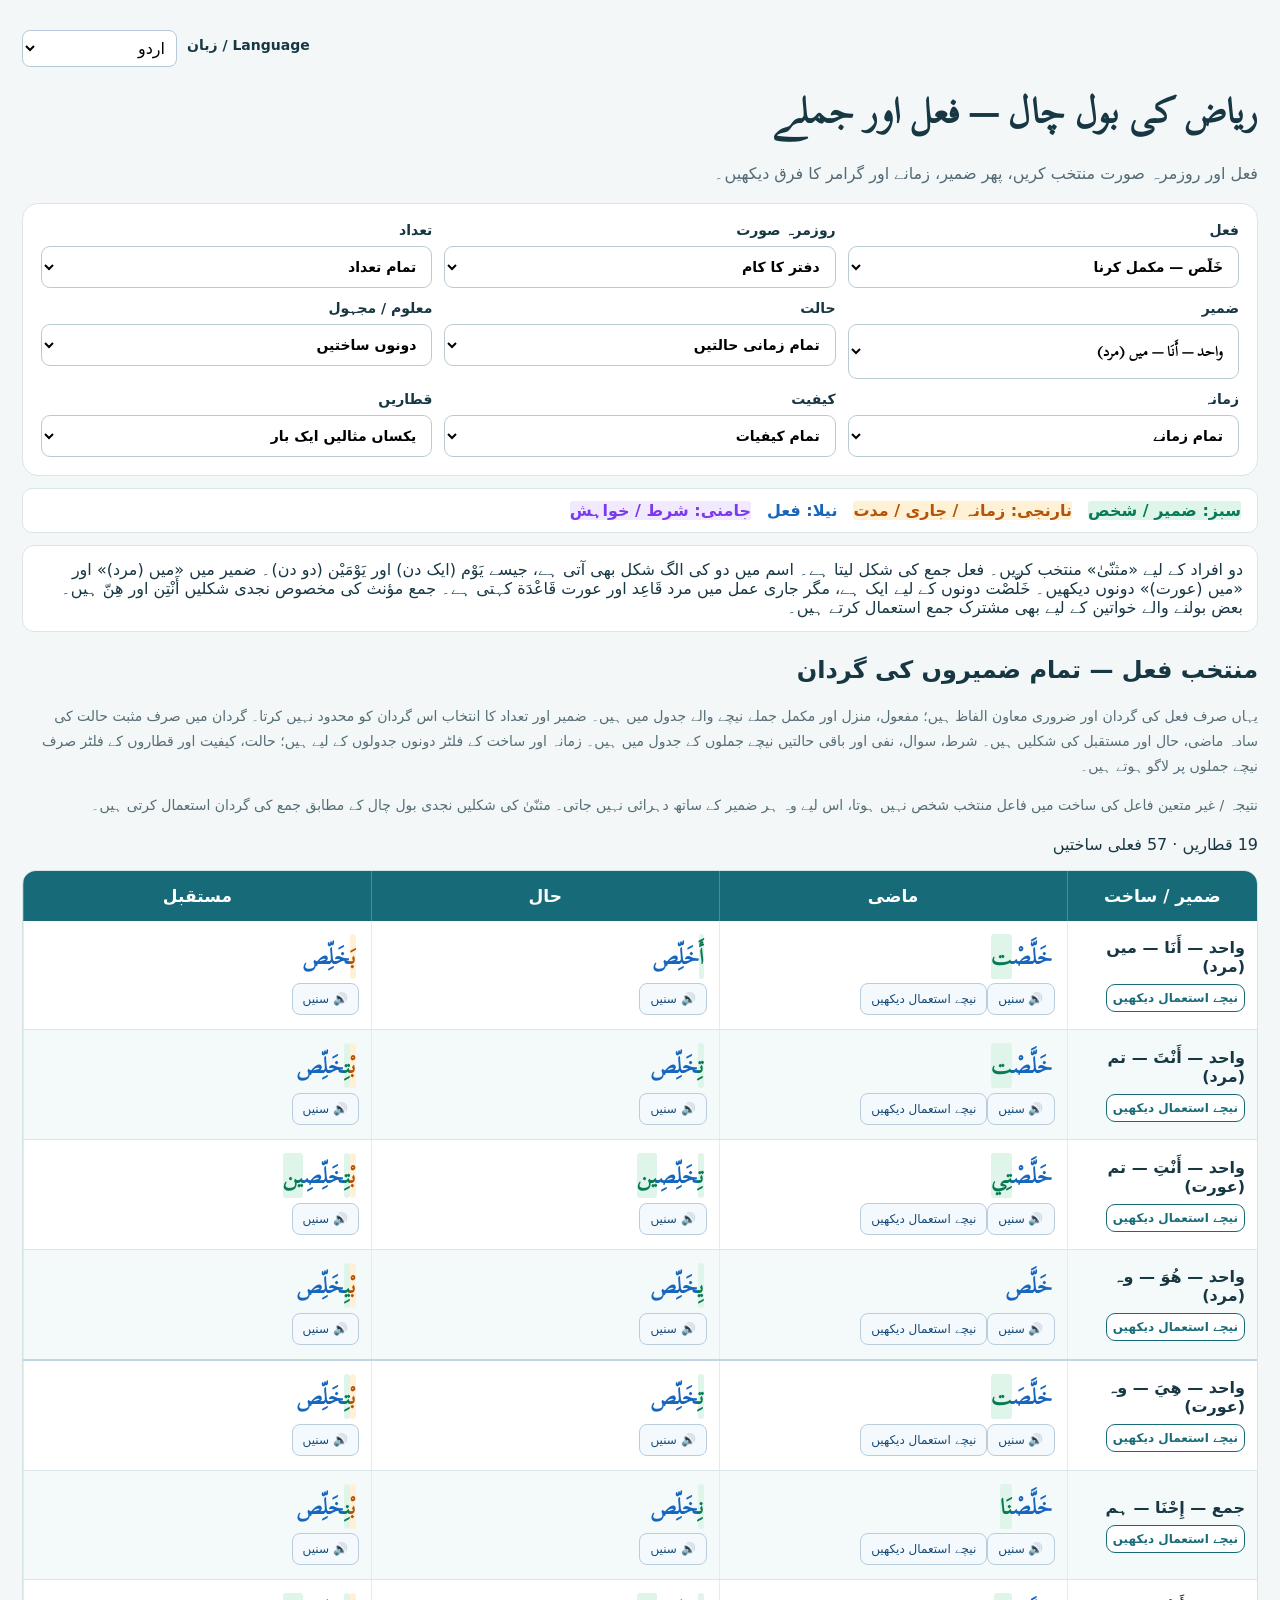
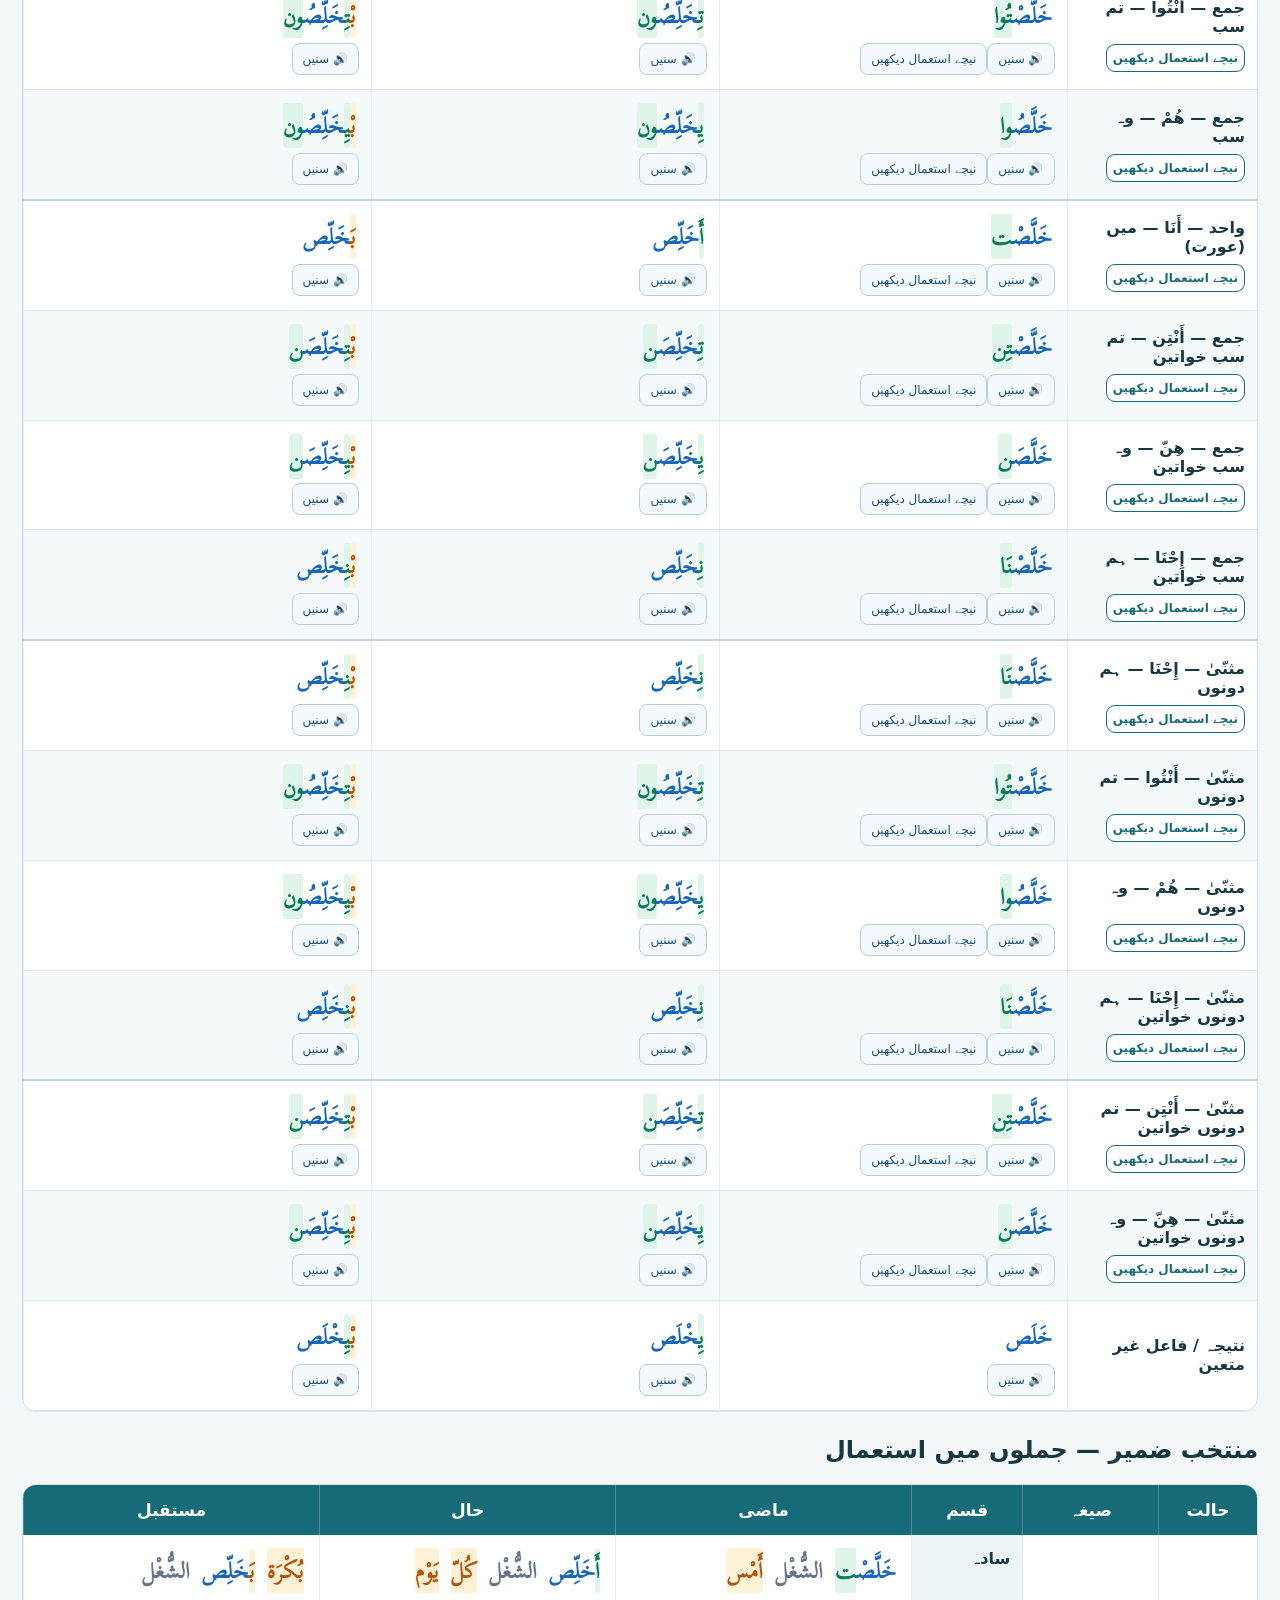
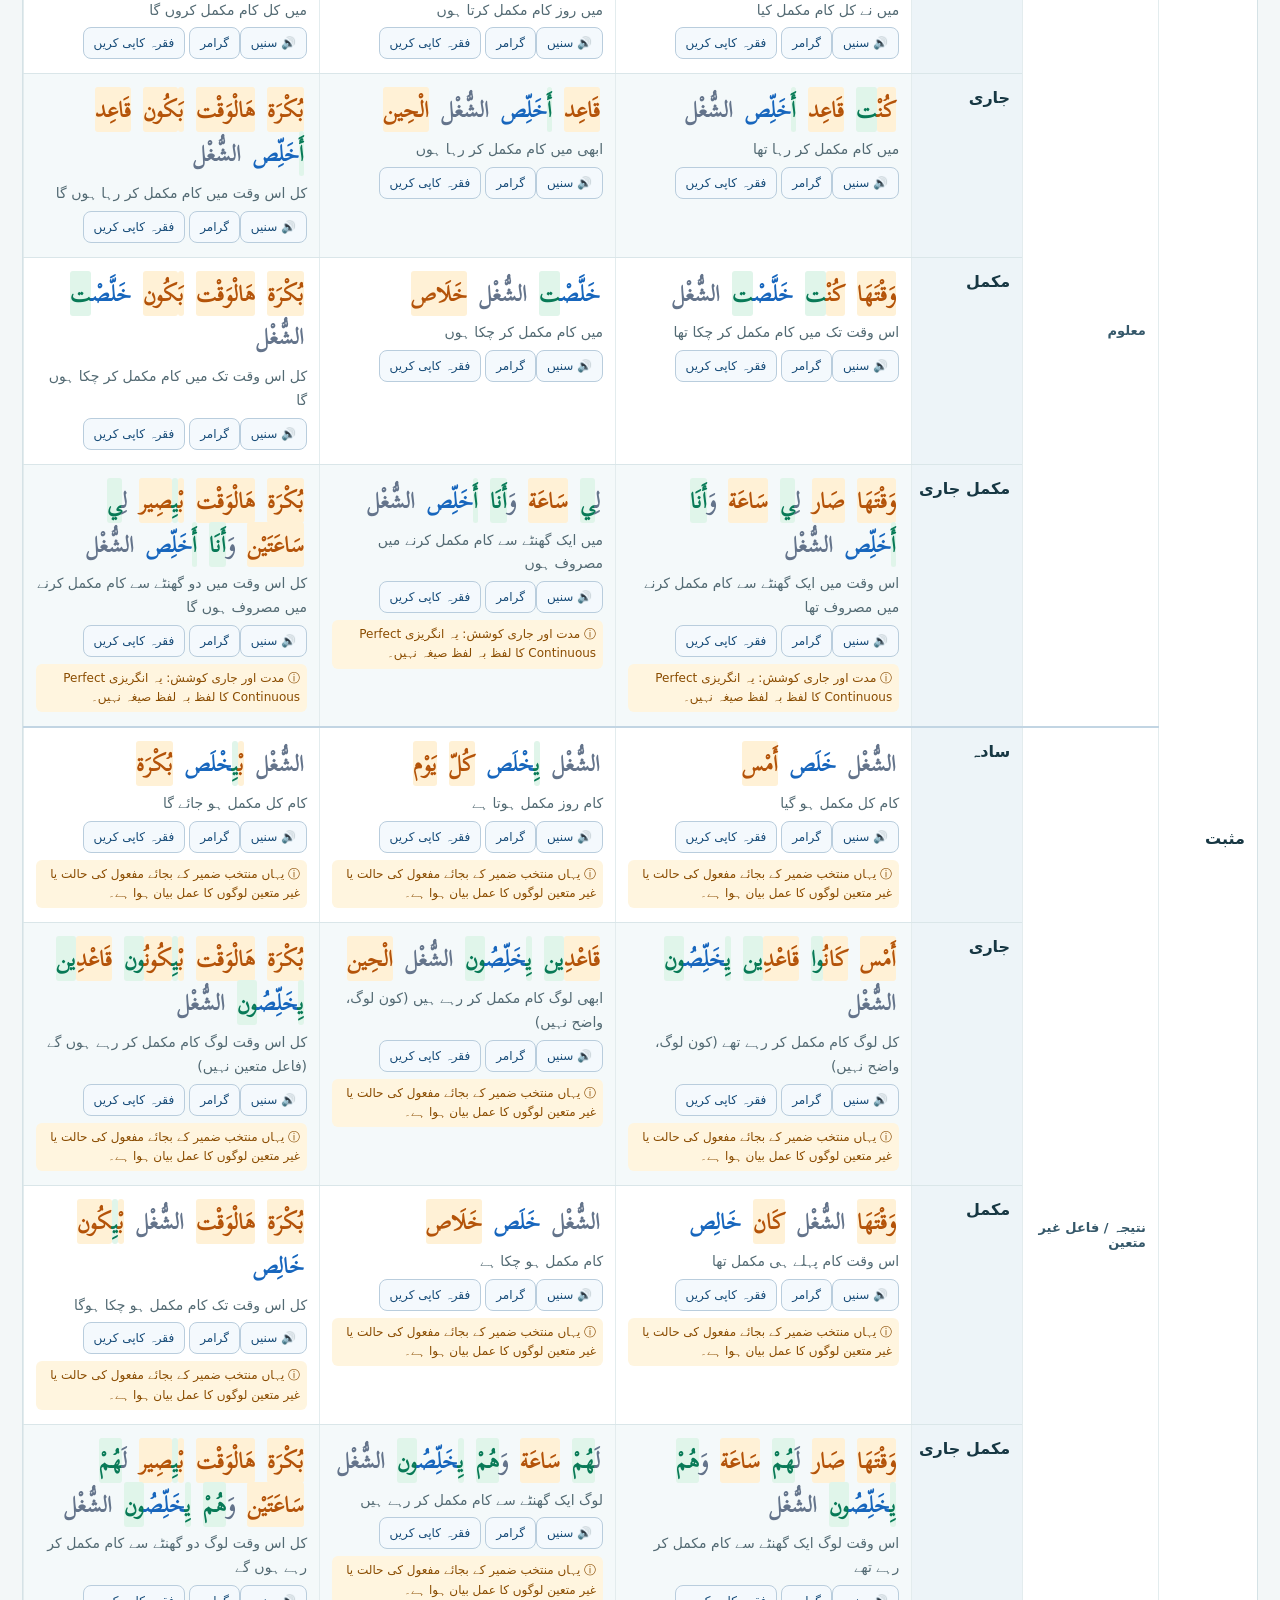
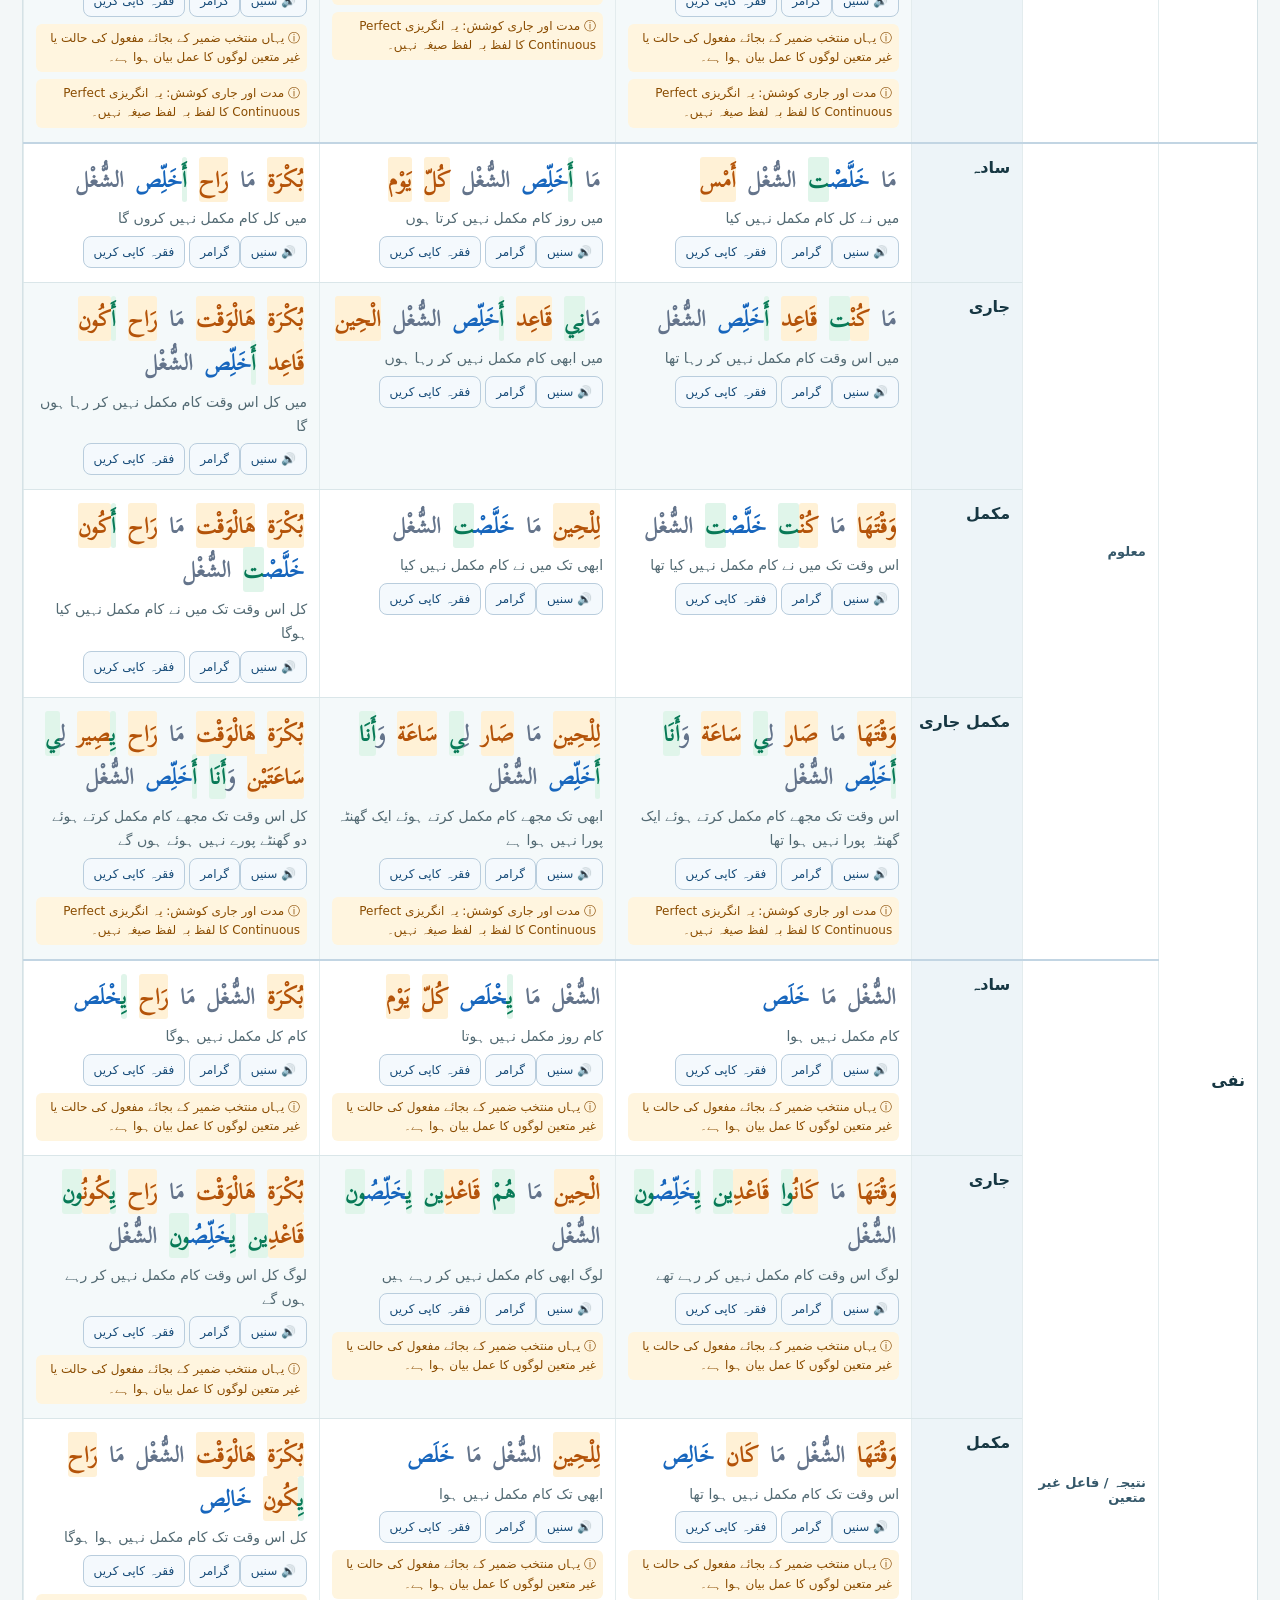
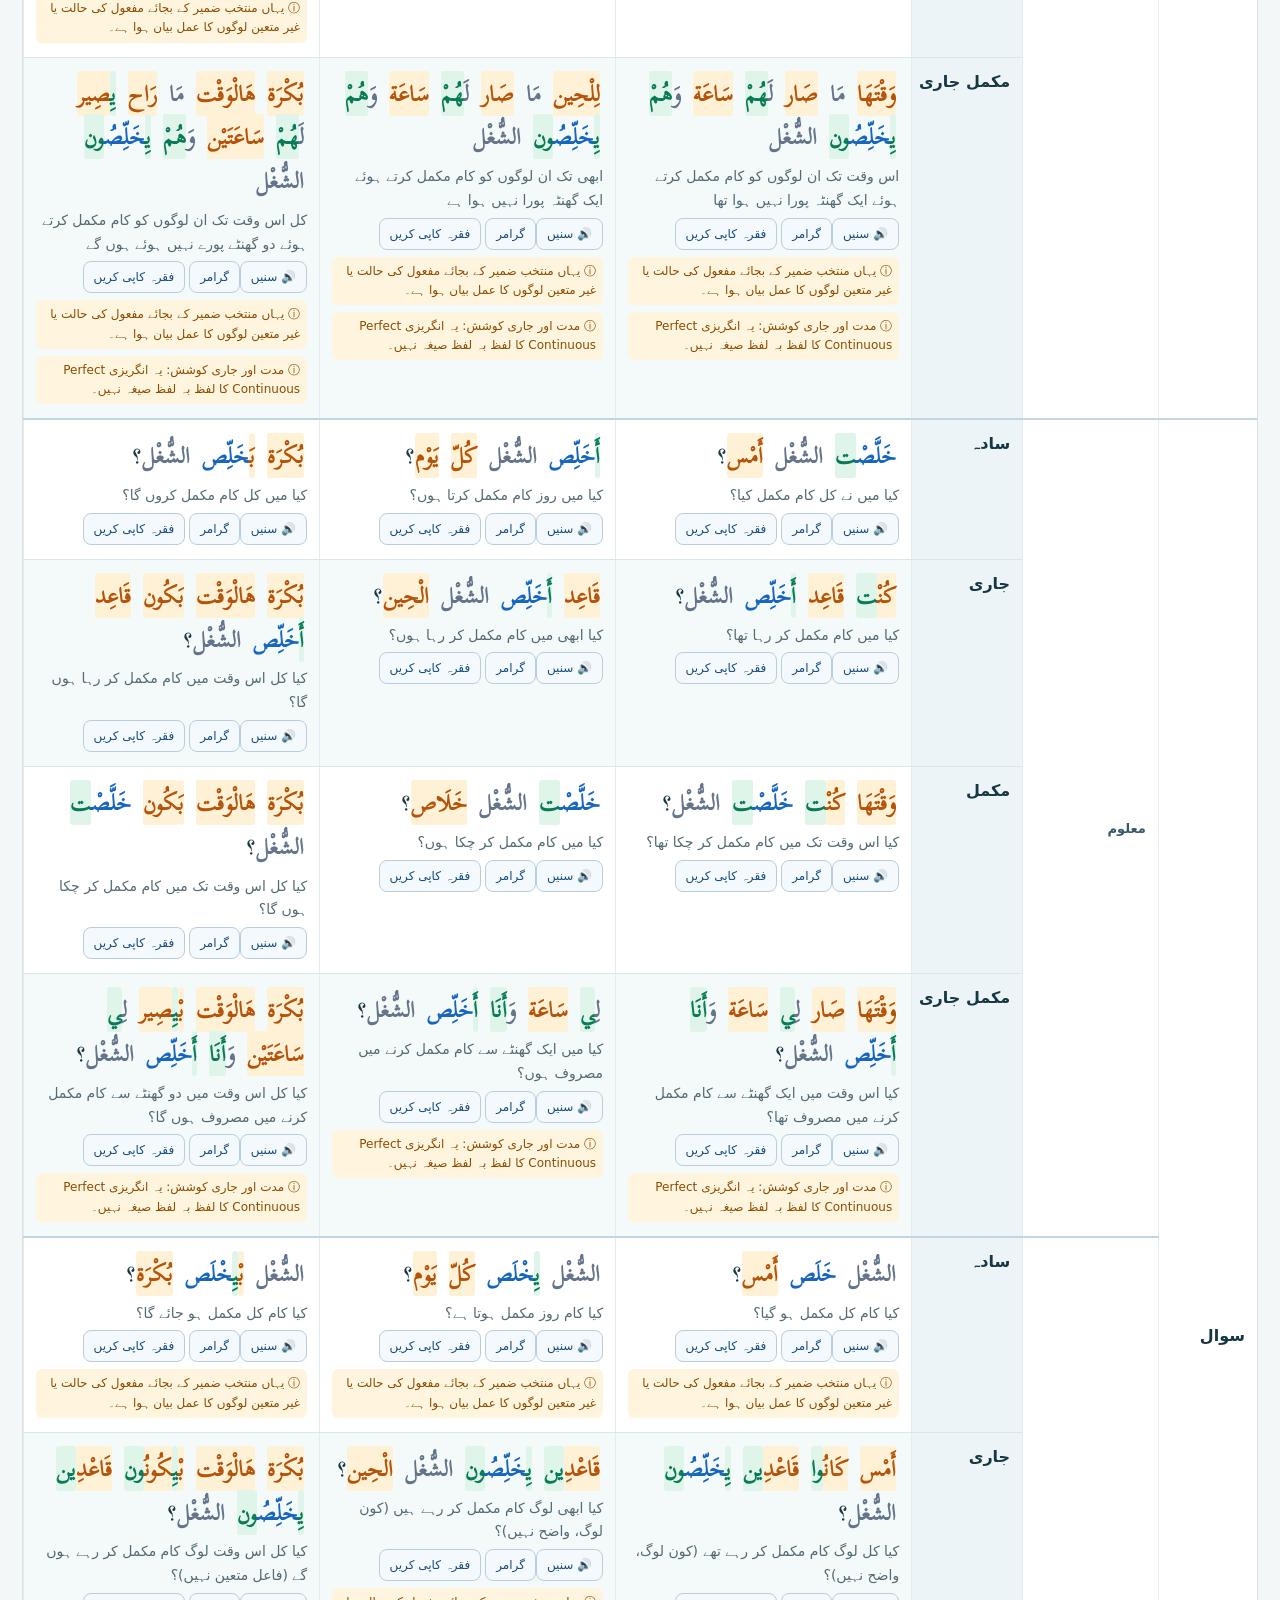
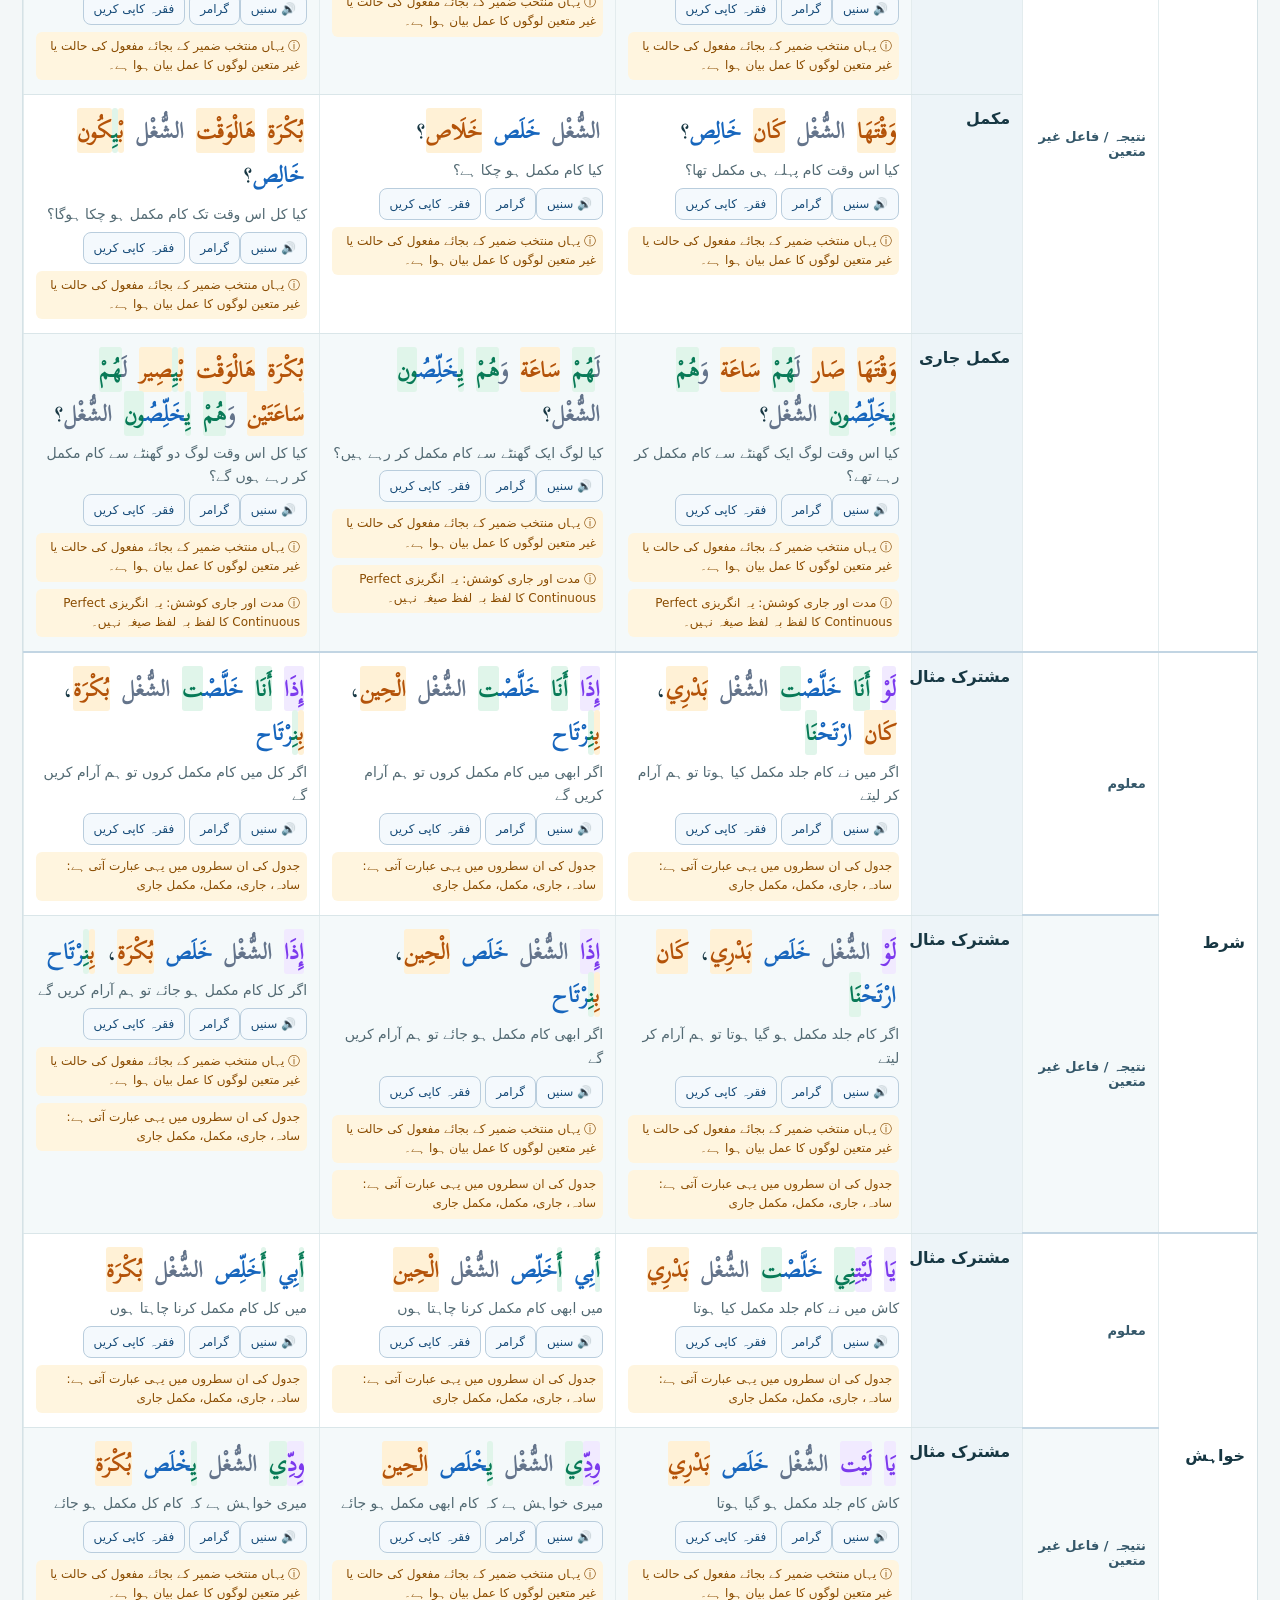
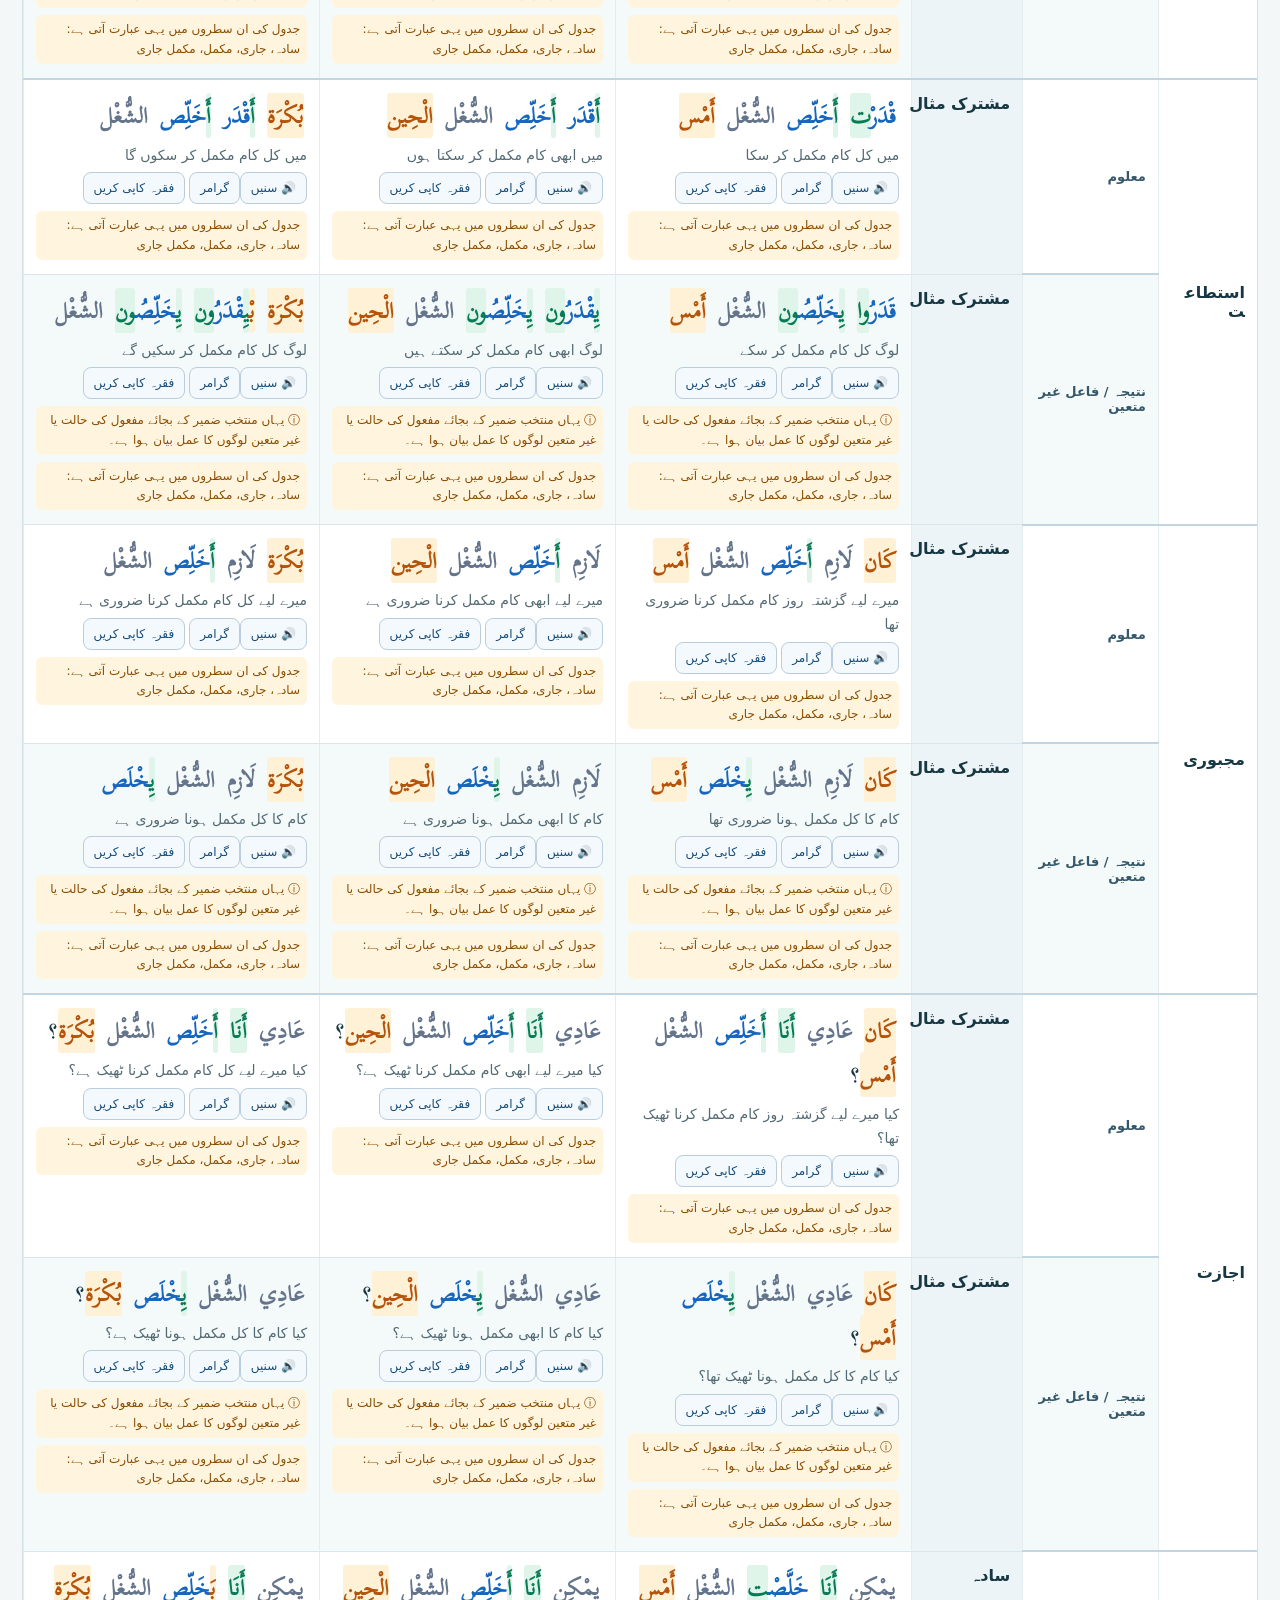
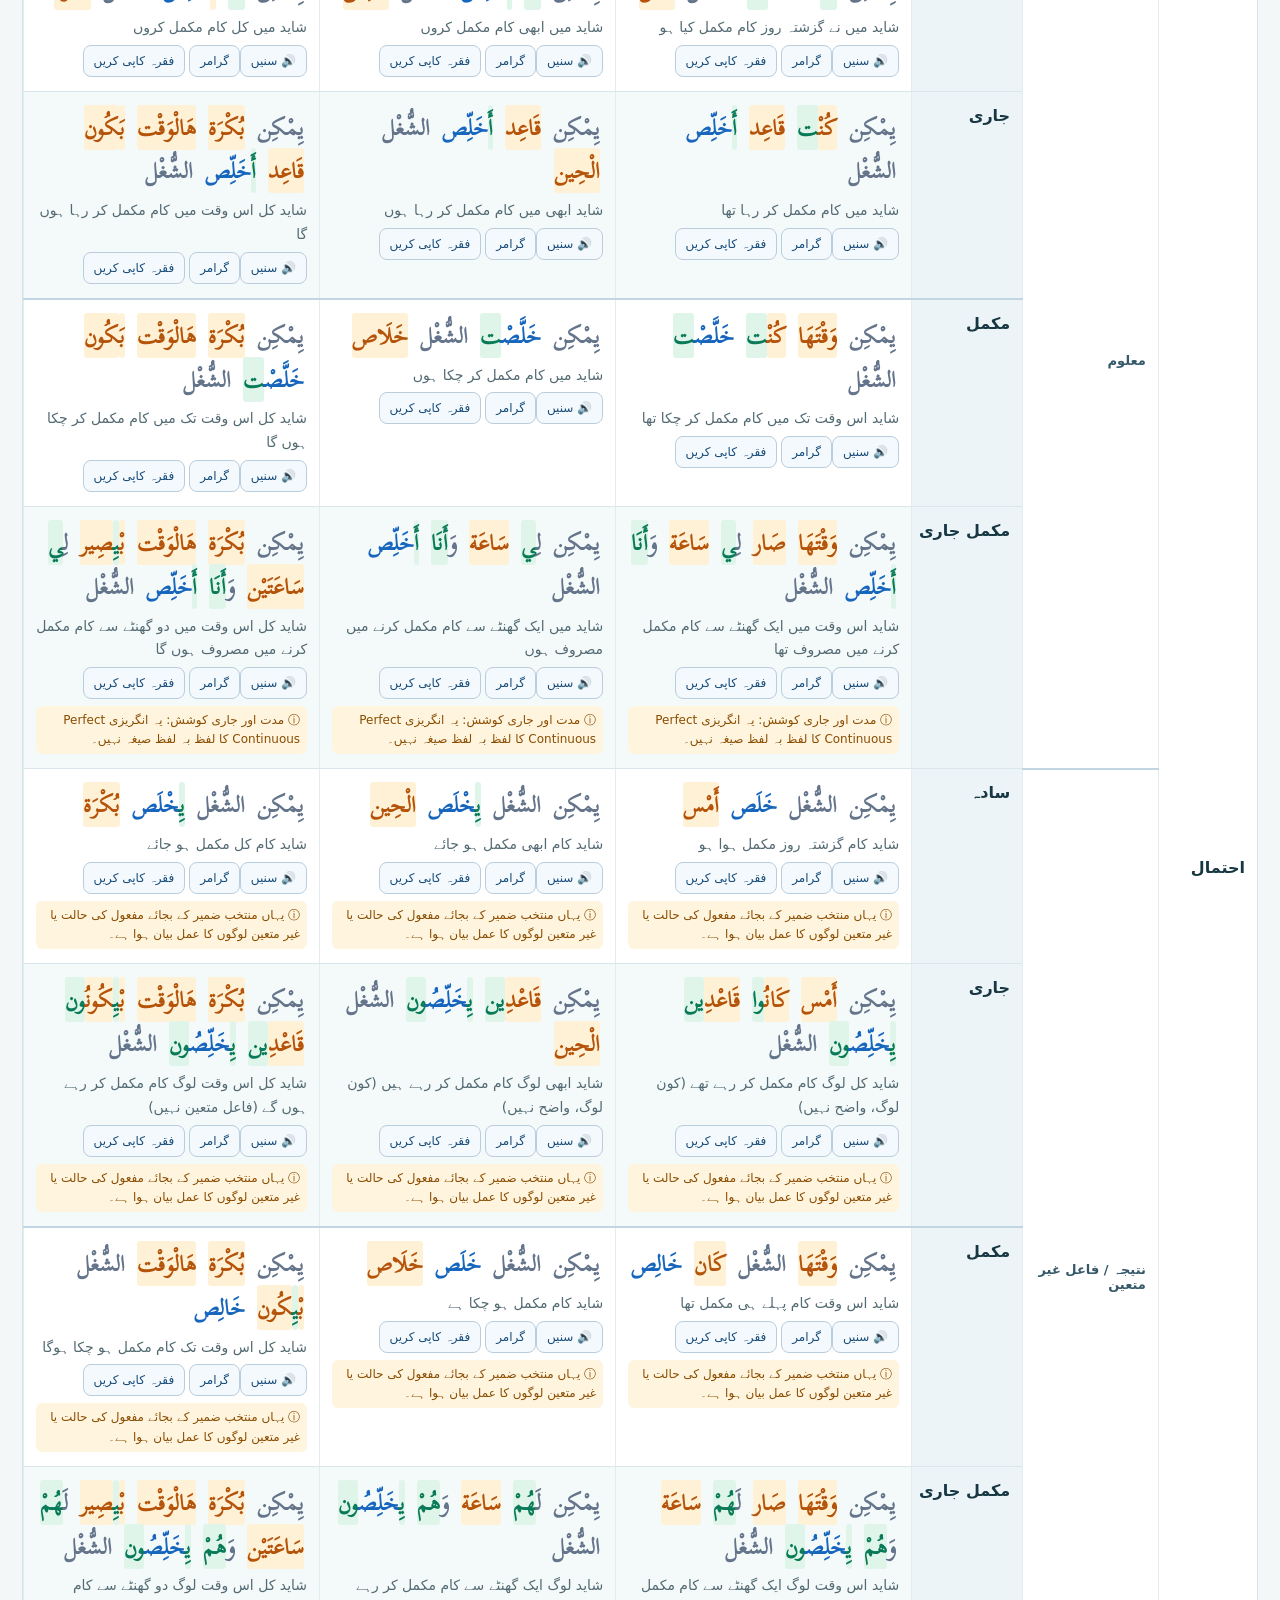
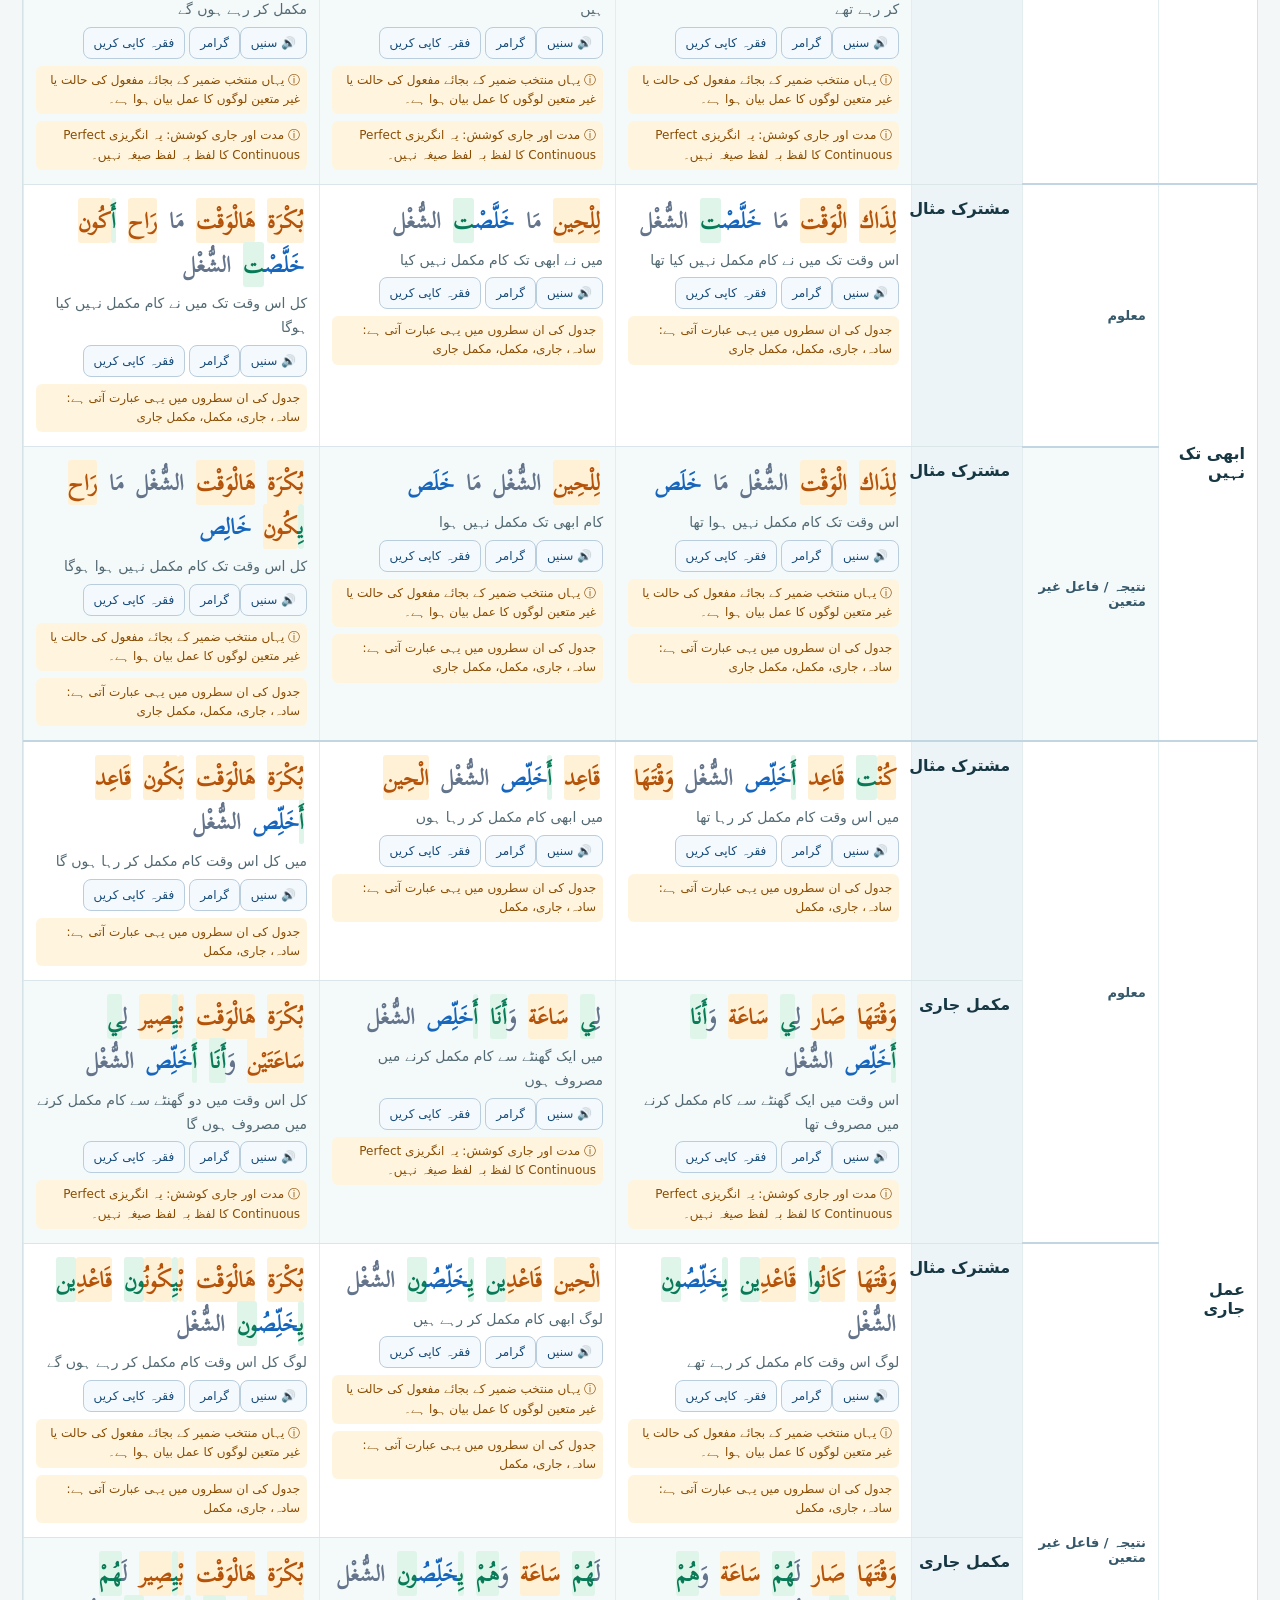
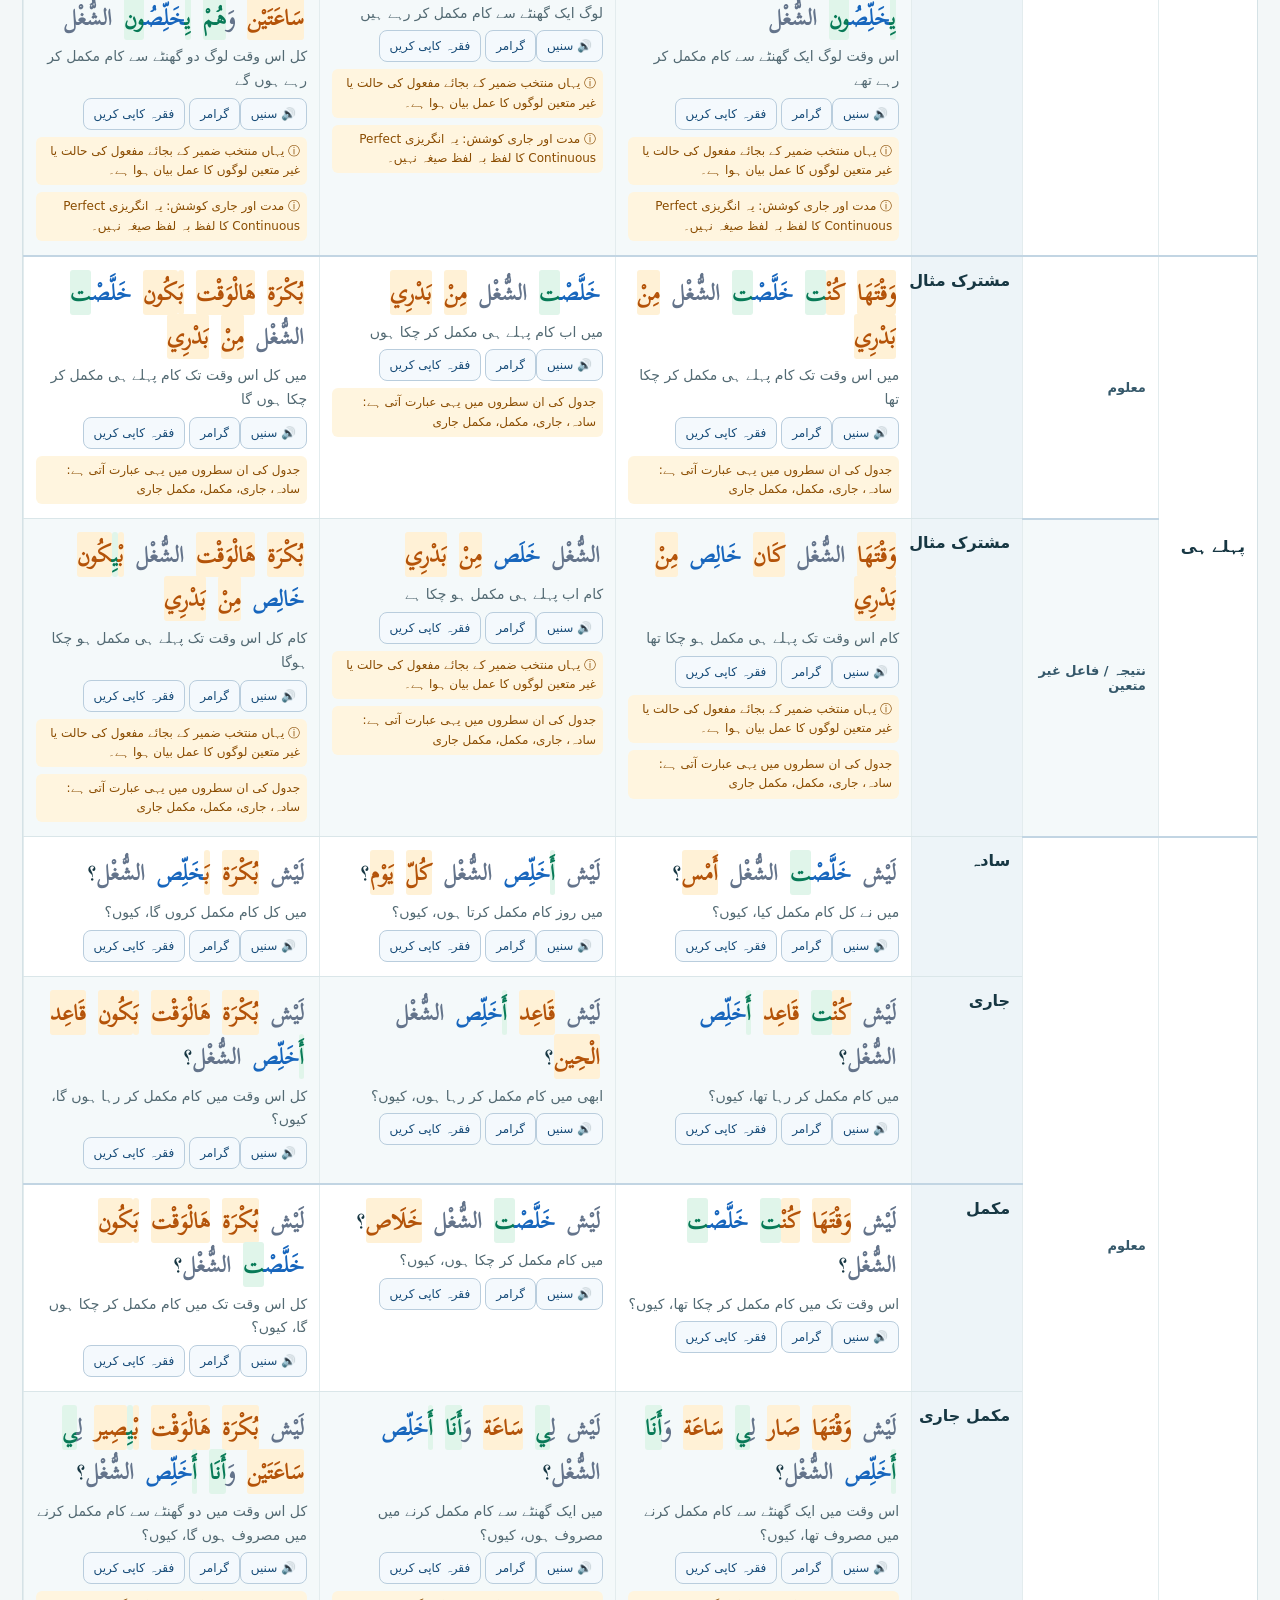
==== commit 404a08af: "Limit verb reference to affirmative simple conjugation and remove state selector" ====
--- a/index.html
+++ b/index.html
@@ -183,8 +183,8 @@
 }
 .sentence-order{margin-block:10px 4px;padding-block-start:7px;border-top:1px solid #d6e1e6;font-size:13px}.sentence-order ol{display:flex;flex-wrap:wrap;gap:5px 16px;list-style-position:inside;padding:0;margin:5px 0}.sentence-order li{max-width:100%;line-height:1.5}.sentence-order li>span{display:block;color:#455b67;font-size:12px}.sentence-order bdi{font:600 21px 'Scheherazade New',serif;font-feature-settings:'cv62' 1}
 
-#verbReference{margin:24px 0}#referenceCondition{max-width:350px}#referenceTable th:first-child{width:190px}#referenceTable th:nth-child(2){width:105px}#referenceTable th:nth-child(3){width:110px}#referenceTable .reference-person{font-weight:750;vertical-align:middle}#referenceTable .reference-use{display:block;margin-top:8px;background:white;color:#176b78;padding:6px;font-size:12px}@media(max-width:700px){#referenceTable .reference-person{display:none}#referenceTable tr::before{content:attr(data-person) ' · ' attr(data-condition) ' · ' attr(data-voice) ' · ' attr(data-aspect)}}
-</style></head><body><main><div class="language-top"><label>Language / زبان</label><select id="language"><option value="ur">اردو</option><option value="en">English</option></select></div><h1>ریاض کی بول چال — فعل اور جملے</h1><p class="sub">فعل اور روزمرہ صورت منتخب کریں، پھر ضمیر، زمانے اور گرامر کا فرق دیکھیں۔</p><section class="controls"><label>فعل<select id="verb"><option value="finish">خَلَّص — مکمل کرنا</option><option value="prepare">جَهَّز — تیار کرنا</option><option value="clean">نَظَّف — صاف کرنا</option><option value="go">رَاح — جانا</option><option value="back">رِجَع — واپس آنا</option></select></label><label>روزمرہ صورت<select id="scenario"></select></label><label>تعداد<select id="number"><option value="all">تمام تعداد</option><option value="singular">واحد (ایک)</option><option value="dual">مثنّیٰ (دو)</option><option value="plural">جمع (تین یا زیادہ)</option></select></label><label>ضمیر<select id="person"><option value="0">أَنَا — میں</option><option value="1">أَنْتَ — تم (مرد)</option><option value="2">أَنْتِ — تم (عورت)</option><option value="3">هُوَ — وہ (مرد)</option><option value="4">هِيَ — وہ (عورت)</option><option value="5">إِحْنَا — ہم</option><option value="6">أَنْتُوا — تم سب</option><option value="7">هُمْ — وہ سب</option></select></label><label>حالت<select id="condition"><option value="all">تمام 12 حالتیں</option><option value="مثبت">مثبت</option><option value="نفی">نفی</option><option value="سوال">سوال</option><option value="شرط">شرط</option><option value="خواہش">خواہش</option><option value="استطاعت">استطاعت</option><option value="مجبوری">مجبوری</option><option value="اجازت">اجازت</option><option value="احتمال">احتمال</option><option value="ابھی تک نہیں">ابھی تک نہیں</option><option value="عمل جاری">عمل جاری</option><option value="پہلے ہی">پہلے ہی</option></select></label><label>معلوم / مجہول<select id="scope"><option value="both">دونوں ساختیں</option><option value="active">Active — معلوم</option><option value="nonagent">Passive meaning — نتیجہ / غیر متعین فاعل</option></select></label><label>زمانہ<select id="tense"><option value="all">تمام زمانے</option><option value="past">ماضی</option><option value="present">حال</option><option value="future">مستقبل</option></select></label><label>کیفیت<select id="aspect"><option value="all">تمام کیفیات</option><option value="simple">سادہ (Simple)</option><option value="continuous">جاری (Continuous)</option><option value="perfect">مکمل (Perfect)</option><option value="perfectContinuous">مکمل جاری (Perfect Continuous)</option></select></label><label>قطاریں<select id="detail"><option value="compact">یکساں مثالیں ایک بار</option><option value="full">تمام کیفیتوں کا جدول</option></select></label></section><div class="legend"><span class="person-mark">سبز: ضمیر / شخص</span><span class="tense-mark">نارنجی: زمانہ / جاری / مدت</span><span class="verb-root">نیلا: فعل</span><span class="condition-mark">جامنی: شرط / خواہش</span></div><div class="info" id="note">دو افراد کے لیے «مثنّیٰ» منتخب کریں۔ فعل جمع کی شکل لیتا ہے۔ اسم میں دو کی الگ شکل بھی آتی ہے، جیسے يَوْم (ایک دن) اور يَوْمَيْن (دو دن)۔ ضمیر میں «میں (مرد)» اور «میں (عورت)» دونوں دیکھیں۔ خَلَّصْت دونوں کے لیے ایک ہے، مگر جاری عمل میں مرد قَاعِد اور عورت قَاعْدَة کہتی ہے۔ جمع مؤنث کی مخصوص نجدی شکلیں أَنْتِن اور هِنّ ہیں۔ بعض بولنے والے خواتین کے لیے بھی مشترک جمع استعمال کرتے ہیں۔</div><div id="audioStatus" role="status" aria-live="polite"></div><section class="word-panel" id="wordPanel" hidden><button class="word-close" id="close">×</button><div class="word-label">منتخب لفظ — اسی جملے کے سیاق میں</div><div class="word-title" id="wordTitle"></div><div class="word-meaning" id="wordMeaning"></div><div class="word-grammar" id="wordGrammar"></div><hr><div class="word-sentence" id="wordSentence"></div><div class="word-sentence-ur" id="wordSentenceUr"></div><div id="panelOrder"></div></section><section id="verbReference" aria-labelledby="referenceTitle"><h2 id="referenceTitle">منتخب فعل — تمام ضمیروں کی گردان</h2><p class="note">یہاں صرف فعل کی گردان اور ضروری معاون الفاظ ہیں؛ مفعول، منزل اور مکمل جملے نیچے والے جدول میں ہیں۔ ضمیر اور تعداد کا انتخاب اس گردان کو محدود نہیں کرتا۔ گردان میں صرف سادہ شکلیں ہیں۔ زمانہ اور ساخت کے فلٹر دونوں جدولوں کے لیے ہیں؛ کیفیت اور قطاروں کے فلٹر صرف نیچے جملوں پر لاگو ہوتے ہیں۔</p><label>گردان کی حالت<select id="referenceCondition"><option value="all">تمام حالتیں</option></select></label><p class="note">نتیجہ / غیر متعین فاعل کی ساخت میں فاعل منتخب شخص نہیں ہوتا، اس لیے وہ ہر ضمیر کے ساتھ دہرائی نہیں جاتی۔ مثنّیٰ کی شکلیں نجدی بول چال کے مطابق جمع کی گردان استعمال کرتی ہیں۔</p><p id="referenceCount" role="status"></p><div class="tablewrap"><table id="referenceTable"><thead><tr id="referenceHeadings"></tr></thead><tbody id="referenceRows"></tbody></table></div></section><h2>منتخب ضمیر — جملوں میں استعمال</h2><div class="tablewrap"><table id="exampleTable"><colgroup id="columns"><col style="width:8%"><col style="width:11%"><col style="width:9%"><col style="width:24%"><col style="width:24%"><col style="width:24%"></colgroup><thead><tr id="headings"><th>حالت</th><th>صیغہ</th><th>قسم</th><th>ماضی</th><th>حال</th><th>مستقبل</th></tr></thead><tbody id="rows"><tr data-condition="مثبت" data-voice="معلوم" data-aspect="سادہ"><td class="kind" rowspan="8">مثبت</td><td class="voice-label" rowspan="4">معلوم</td><td class="aspect-label">سادہ</td><td data-tense="ماضی" class="tense-cell"><div class="arabic" lang="ar-SA"><button class="word-tap" dir="rtl" type="button"><span class="verb-root">خَلَّصْ</span><span class="person-mark">ت</span></button> <button class="word-tap" dir="rtl" type="button"><span class="grammar-mark">الشُّغْل</span></button> <button class="word-tap" dir="rtl" type="button"><span class="tense-mark">أَمْس</span></button></div><div class="translation">میں نے کل کام مکمل کیا</div><button class="speak-btn">🔊 سنیں</button><button class="speak-btn grammar-trigger">گرامر</button><button class="speak-btn copy-btn" type="button">فقرہ کاپی کریں</button></td><td data-tense="حال" class="tense-cell"><div class="arabic" lang="ar-SA"><button class="word-tap" dir="rtl" type="button"><span class="person-mark">أَ</span><span class="verb-root">خَلِّص</span></button> <button class="word-tap" dir="rtl" type="button"><span class="grammar-mark">الشُّغْل</span></button> <button class="word-tap" dir="rtl" type="button"><span class="tense-mark">كُلّ</span></button> <button class="word-tap" dir="rtl" type="button"><span class="tense-mark">يَوْم</span></button></div><div class="translation">میں روز کام مکمل کرتا ہوں</div><button class="speak-btn">🔊 سنیں</button><button class="speak-btn grammar-trigger">گرامر</button><button class="speak-btn copy-btn" type="button">فقرہ کاپی کریں</button></td><td data-tense="مستقبل" class="tense-cell"><div class="arabic" lang="ar-SA"><button class="word-tap" dir="rtl" type="button"><span class="tense-mark">بُكْرَة</span></button> <button class="word-tap" dir="rtl" type="button"><span class="tense-mark">بَ</span><span class="verb-root">خَلِّص</span></button> <button class="word-tap" dir="rtl" type="button"><span class="grammar-mark">الشُّغْل</span></button></div><div class="translation">میں کل کام مکمل کروں گا</div><button class="speak-btn">🔊 سنیں</button><button class="speak-btn grammar-trigger">گرامر</button><button class="speak-btn copy-btn" type="button">فقرہ کاپی کریں</button></td></tr><tr data-condition="مثبت" data-voice="معلوم" data-aspect="جاری"><td class="aspect-label">جاری</td><td data-tense="ماضی" class="tense-cell"><div class="arabic" lang="ar-SA"><button class="word-tap" dir="rtl" type="button"><span class="tense-mark">كُنْ</span><span class="person-mark">ت</span></button> <button class="word-tap" dir="rtl" type="button"><span class="tense-mark">قَاعِد</span></button> <button class="word-tap" dir="rtl" type="button"><span class="person-mark">أَ</span><span class="verb-root">خَلِّص</span></button> <button class="word-tap" dir="rtl" type="button"><span class="grammar-mark">الشُّغْل</span></button></div><div class="translation">میں کام مکمل کر رہا تھا</div><button class="speak-btn">🔊 سنیں</button><button class="speak-btn grammar-trigger">گرامر</button><button class="speak-btn copy-btn" type="button">فقرہ کاپی کریں</button></td><td data-tense="حال" class="tense-cell"><div class="arabic" lang="ar-SA"><button class="word-tap" dir="rtl" type="button"><span class="tense-mark">قَاعِد</span></button> <button class="word-tap" dir="rtl" type="button"><span class="person-mark">أَ</span><span class="verb-root">خَلِّص</span></button> <button class="word-tap" dir="rtl" type="button"><span class="grammar-mark">الشُّغْل</span></button> <button class="word-tap" dir="rtl" type="button"><span class="tense-mark">الْحِين</span></button></div><div class="translation">ابھی میں کام مکمل کر رہا ہوں</div><button class="speak-btn">🔊 سنیں</button><button class="speak-btn grammar-trigger">گرامر</button><button class="speak-btn copy-btn" type="button">فقرہ کاپی کریں</button></td><td data-tense="مستقبل" class="tense-cell"><div class="arabic" lang="ar-SA"><button class="word-tap" dir="rtl" type="button"><span class="tense-mark">بُكْرَة</span></button> <button class="word-tap" dir="rtl" type="button"><span class="tense-mark">هَالْوَقْت</span></button> <button class="word-tap" dir="rtl" type="button"><span class="tense-mark">بَ</span><span class="tense-mark">كُون</span></button> <button class="word-tap" dir="rtl" type="button"><span class="tense-mark">قَاعِد</span></button> <button class="word-tap" dir="rtl" type="button"><span class="person-mark">أَ</span><span class="verb-root">خَلِّص</span></button> <button class="word-tap" dir="rtl" type="button"><span class="grammar-mark">الشُّغْل</span></button></div><div class="translation">کل اس وقت میں کام مکمل کر رہا ہوں گا</div><button class="speak-btn">🔊 سنیں</button><button class="speak-btn grammar-trigger">گرامر</button><button class="speak-btn copy-btn" type="button">فقرہ کاپی کریں</button></td></tr><tr data-condition="مثبت" data-voice="معلوم" data-aspect="مکمل"><td class="aspect-label">مکمل</td><td data-tense="ماضی" class="tense-cell"><div class="arabic" lang="ar-SA"><button class="word-tap" dir="rtl" type="button"><span class="tense-mark">وَقْتَهَا</span></button> <button class="word-tap" dir="rtl" type="button"><span class="tense-mark">كُنْ</span><span class="person-mark">ت</span></button> <button class="word-tap" dir="rtl" type="button"><span class="verb-root">خَلَّصْ</span><span class="person-mark">ت</span></button> <button class="word-tap" dir="rtl" type="button"><span class="grammar-mark">الشُّغْل</span></button></div><div class="translation">اس وقت تک میں کام مکمل کر چکا تھا</div><button class="speak-btn">🔊 سنیں</button><button class="speak-btn grammar-trigger">گرامر</button><button class="speak-btn copy-btn" type="button">فقرہ کاپی کریں</button></td><td data-tense="حال" class="tense-cell"><div class="arabic" lang="ar-SA"><button class="word-tap" dir="rtl" type="button"><span class="verb-root">خَلَّصْ</span><span class="person-mark">ت</span></button> <button class="word-tap" dir="rtl" type="button"><span class="grammar-mark">الشُّغْل</span></button> <button class="word-tap" dir="rtl" type="button"><span class="tense-mark">خَلَاص</span></button></div><div class="translation">میں کام مکمل کر چکا ہوں</div><button class="speak-btn">🔊 سنیں</button><button class="speak-btn grammar-trigger">گرامر</button><button class="speak-btn copy-btn" type="button">فقرہ کاپی کریں</button></td><td data-tense="مستقبل" class="tense-cell"><div class="arabic" lang="ar-SA"><button class="word-tap" dir="rtl" type="button"><span class="tense-mark">بُكْرَة</span></button> <button class="word-tap" dir="rtl" type="button"><span class="tense-mark">هَالْوَقْت</span></button> <button class="word-tap" dir="rtl" type="button"><span class="tense-mark">بَ</span><span class="tense-mark">كُون</span></button> <button class="word-tap" dir="rtl" type="button"><span class="verb-root">خَلَّصْ</span><span class="person-mark">ت</span></button> <button class="word-tap" dir="rtl" type="button"><span class="grammar-mark">الشُّغْل</span></button></div><div class="translation">کل اس وقت تک میں کام مکمل کر چکا ہوں گا</div><button class="speak-btn">🔊 سنیں</button><button class="speak-btn grammar-trigger">گرامر</button><button class="speak-btn copy-btn" type="button">فقرہ کاپی کریں</button></td></tr><tr data-condition="مثبت" data-voice="معلوم" data-aspect="مکمل جاری"><td class="aspect-label">مکمل جاری</td><td data-tense="ماضی" class="tense-cell"><div class="arabic" lang="ar-SA"><button class="word-tap" dir="rtl" type="button"><span class="tense-mark">وَقْتَهَا</span></button> <button class="word-tap" dir="rtl" type="button"><span class="tense-mark">صَار</span></button> <button class="word-tap" dir="rtl" type="button"><span class="grammar-mark">لِ</span><span class="person-mark">ي</span></button> <button class="word-tap" dir="rtl" type="button"><span class="tense-mark">سَاعَة</span></button> <button class="word-tap" dir="rtl" type="button"><span class="grammar-mark">وَ</span><span class="person-mark">أَنَا</span></button> <button class="word-tap" dir="rtl" type="button"><span class="person-mark">أَ</span><span class="verb-root">خَلِّص</span></button> <button class="word-tap" dir="rtl" type="button"><span class="grammar-mark">الشُّغْل</span></button></div><div class="translation">اس وقت میں ایک گھنٹے سے کام مکمل کرنے میں مصروف تھا</div><button class="speak-btn">🔊 سنیں</button><button class="speak-btn grammar-trigger">گرامر</button><button class="speak-btn copy-btn" type="button">فقرہ کاپی کریں</button><div class="aspect-caution">ⓘ مدت اور جاری کوشش: یہ انگریزی Perfect Continuous کا لفظ بہ لفظ صیغہ نہیں۔</div></td><td data-tense="حال" class="tense-cell"><div class="arabic" lang="ar-SA"><button class="word-tap" dir="rtl" type="button"><span class="grammar-mark">لِ</span><span class="person-mark">ي</span></button> <button class="word-tap" dir="rtl" type="button"><span class="tense-mark">سَاعَة</span></button> <button class="word-tap" dir="rtl" type="button"><span class="grammar-mark">وَ</span><span class="person-mark">أَنَا</span></button> <button class="word-tap" dir="rtl" type="button"><span class="person-mark">أَ</span><span class="verb-root">خَلِّص</span></button> <button class="word-tap" dir="rtl" type="button"><span class="grammar-mark">الشُّغْل</span></button></div><div class="translation">میں ایک گھنٹے سے کام مکمل کرنے میں مصروف ہوں</div><button class="speak-btn">🔊 سنیں</button><button class="speak-btn grammar-trigger">گرامر</button><button class="speak-btn copy-btn" type="button">فقرہ کاپی کریں</button><div class="aspect-caution">ⓘ مدت اور جاری کوشش: یہ انگریزی Perfect Continuous کا لفظ بہ لفظ صیغہ نہیں۔</div></td><td data-tense="مستقبل" class="tense-cell"><div class="arabic" lang="ar-SA"><button class="word-tap" dir="rtl" type="button"><span class="tense-mark">بُكْرَة</span></button> <button class="word-tap" dir="rtl" type="button"><span class="tense-mark">هَالْوَقْت</span></button> <button class="word-tap" dir="rtl" type="button"><span class="tense-mark">بْ</span><span class="person-mark">يِ</span><span class="tense-mark">صِير</span></button> <button class="word-tap" dir="rtl" type="button"><span class="grammar-mark">لِ</span><span class="person-mark">ي</span></button> <button class="word-tap" dir="rtl" type="button"><span class="tense-mark">سَاعَتَيْن</span></button> <button class="word-tap" dir="rtl" type="button"><span class="grammar-mark">وَ</span><span class="person-mark">أَنَا</span></button> <button class="word-tap" dir="rtl" type="button"><span class="person-mark">أَ</span><span class="verb-root">خَلِّص</span></button> <button class="word-tap" dir="rtl" type="button"><span class="grammar-mark">الشُّغْل</span></button></div><div class="translation">کل اس وقت میں دو گھنٹے سے کام مکمل کرنے میں مصروف ہوں گا</div><button class="speak-btn">🔊 سنیں</button><button class="speak-btn grammar-trigger">گرامر</button><button class="speak-btn copy-btn" type="button">فقرہ کاپی کریں</button><div class="aspect-caution">ⓘ مدت اور جاری کوشش: یہ انگریزی Perfect Continuous کا لفظ بہ لفظ صیغہ نہیں۔</div></td></tr><tr data-condition="مثبت" data-voice="نتیجہ / فاعل غیر متعین" data-aspect="سادہ"><td class="voice-label" rowspan="4">نتیجہ / فاعل غیر متعین</td><td class="aspect-label">سادہ</td><td data-tense="ماضی" class="tense-cell"><div class="arabic" lang="ar-SA"><button class="word-tap" dir="rtl" type="button"><span class="grammar-mark">الشُّغْل</span></button> <button class="word-tap" dir="rtl" type="button"><span class="verb-root">خَلَص</span></button> <button class="word-tap" dir="rtl" type="button"><span class="tense-mark">أَمْس</span></button></div><div class="translation">کام کل مکمل ہو گیا</div><button class="speak-btn">🔊 سنیں</button><button class="speak-btn grammar-trigger">گرامر</button><button class="speak-btn copy-btn" type="button">فقرہ کاپی کریں</button><div class="aspect-caution">ⓘ یہاں منتخب ضمیر کے بجائے «الشغل» یا غیر متعین لوگ موضوع ہیں؛ یہ مثال آٹھوں ضمیروں کے لیے مشترک ہے۔</div></td><td data-tense="حال" class="tense-cell"><div class="arabic" lang="ar-SA"><button class="word-tap" dir="rtl" type="button"><span class="grammar-mark">الشُّغْل</span></button> <button class="word-tap" dir="rtl" type="button"><span class="person-mark">يِ</span><span class="verb-root">خْلَص</span></button> <button class="word-tap" dir="rtl" type="button"><span class="tense-mark">كُلّ</span></button> <button class="word-tap" dir="rtl" type="button"><span class="tense-mark">يَوْم</span></button></div><div class="translation">کام روز مکمل ہوتا ہے</div><button class="speak-btn">🔊 سنیں</button><button class="speak-btn grammar-trigger">گرامر</button><button class="speak-btn copy-btn" type="button">فقرہ کاپی کریں</button><div class="aspect-caution">ⓘ یہاں منتخب ضمیر کے بجائے «الشغل» یا غیر متعین لوگ موضوع ہیں؛ یہ مثال آٹھوں ضمیروں کے لیے مشترک ہے۔</div></td><td data-tense="مستقبل" class="tense-cell"><div class="arabic" lang="ar-SA"><button class="word-tap" dir="rtl" type="button"><span class="grammar-mark">الشُّغْل</span></button> <button class="word-tap" dir="rtl" type="button"><span class="tense-mark">بْ</span><span class="person-mark">يِ</span><span class="verb-root">خْلَص</span></button> <button class="word-tap" dir="rtl" type="button"><span class="tense-mark">بُكْرَة</span></button></div><div class="translation">کام کل مکمل ہو جائے گا</div><button class="speak-btn">🔊 سنیں</button><button class="speak-btn grammar-trigger">گرامر</button><button class="speak-btn copy-btn" type="button">فقرہ کاپی کریں</button><div class="aspect-caution">ⓘ یہاں منتخب ضمیر کے بجائے «الشغل» یا غیر متعین لوگ موضوع ہیں؛ یہ مثال آٹھوں ضمیروں کے لیے مشترک ہے۔</div></td></tr><tr data-condition="مثبت" data-voice="نتیجہ / فاعل غیر متعین" data-aspect="جاری"><td class="aspect-label">جاری</td><td data-tense="ماضی" class="tense-cell"><div class="arabic" lang="ar-SA"><button class="word-tap" dir="rtl" type="button"><span class="tense-mark">أَمْس</span></button> <button class="word-tap" dir="rtl" type="button"><span class="tense-mark">كَانُ</span><span class="person-mark">وا</span></button> <button class="word-tap" dir="rtl" type="button"><span class="tense-mark">قَاعْدِ</span><span class="person-mark">ين</span></button> <button class="word-tap" dir="rtl" type="button"><span class="person-mark">يِ</span><span class="verb-root">خَلِّصُ</span><span class="person-mark">ون</span></button> <button class="word-tap" dir="rtl" type="button"><span class="grammar-mark">الشُّغْل</span></button></div><div class="translation">کل لوگ کام مکمل کر رہے تھے (کون لوگ، واضح نہیں)</div><button class="speak-btn">🔊 سنیں</button><button class="speak-btn grammar-trigger">گرامر</button><button class="speak-btn copy-btn" type="button">فقرہ کاپی کریں</button><div class="aspect-caution">ⓘ یہاں منتخب ضمیر کے بجائے «الشغل» یا غیر متعین لوگ موضوع ہیں؛ یہ مثال آٹھوں ضمیروں کے لیے مشترک ہے۔</div></td><td data-tense="حال" class="tense-cell"><div class="arabic" lang="ar-SA"><button class="word-tap" dir="rtl" type="button"><span class="tense-mark">قَاعْدِ</span><span class="person-mark">ين</span></button> <button class="word-tap" dir="rtl" type="button"><span class="person-mark">يِ</span><span class="verb-root">خَلِّصُ</span><span class="person-mark">ون</span></button> <button class="word-tap" dir="rtl" type="button"><span class="grammar-mark">الشُّغْل</span></button> <button class="word-tap" dir="rtl" type="button"><span class="tense-mark">الْحِين</span></button></div><div class="translation">ابھی لوگ کام مکمل کر رہے ہیں (کون لوگ، واضح نہیں)</div><button class="speak-btn">🔊 سنیں</button><button class="speak-btn grammar-trigger">گرامر</button><button class="speak-btn copy-btn" type="button">فقرہ کاپی کریں</button><div class="aspect-caution">ⓘ یہاں منتخب ضمیر کے بجائے «الشغل» یا غیر متعین لوگ موضوع ہیں؛ یہ مثال آٹھوں ضمیروں کے لیے مشترک ہے۔</div></td><td data-tense="مستقبل" class="tense-cell"><div class="arabic" lang="ar-SA"><button class="word-tap" dir="rtl" type="button"><span class="tense-mark">بُكْرَة</span></button> <button class="word-tap" dir="rtl" type="button"><span class="tense-mark">هَالْوَقْت</span></button> <button class="word-tap" dir="rtl" type="button"><span class="tense-mark">بْ</span><span class="person-mark">يِ</span><span class="tense-mark">كُونُ</span><span class="person-mark">ون</span></button> <button class="word-tap" dir="rtl" type="button"><span class="tense-mark">قَاعْدِ</span><span class="person-mark">ين</span></button> <button class="word-tap" dir="rtl" type="button"><span class="person-mark">يِ</span><span class="verb-root">خَلِّصُ</span><span class="person-mark">ون</span></button> <button class="word-tap" dir="rtl" type="button"><span class="grammar-mark">الشُّغْل</span></button></div><div class="translation">کل اس وقت لوگ کام مکمل کر رہے ہوں گے (فاعل متعین نہیں)</div><button class="speak-btn">🔊 سنیں</button><button class="speak-btn grammar-trigger">گرامر</button><button class="speak-btn copy-btn" type="button">فقرہ کاپی کریں</button><div class="aspect-caution">ⓘ یہاں منتخب ضمیر کے بجائے «الشغل» یا غیر متعین لوگ موضوع ہیں؛ یہ مثال آٹھوں ضمیروں کے لیے مشترک ہے۔</div></td></tr><tr data-condition="مثبت" data-voice="نتیجہ / فاعل غیر متعین" data-aspect="مکمل"><td class="aspect-label">مکمل</td><td data-tense="ماضی" class="tense-cell"><div class="arabic" lang="ar-SA"><button class="word-tap" dir="rtl" type="button"><span class="tense-mark">وَقْتَهَا</span></button> <button class="word-tap" dir="rtl" type="button"><span class="grammar-mark">الشُّغْل</span></button> <button class="word-tap" dir="rtl" type="button"><span class="tense-mark">كَان</span></button> <button class="word-tap" dir="rtl" type="button"><span class="verb-root">خَالِص</span></button></div><div class="translation">اس وقت کام پہلے ہی مکمل تھا</div><button class="speak-btn">🔊 سنیں</button><button class="speak-btn grammar-trigger">گرامر</button><button class="speak-btn copy-btn" type="button">فقرہ کاپی کریں</button><div class="aspect-caution">ⓘ یہاں منتخب ضمیر کے بجائے «الشغل» یا غیر متعین لوگ موضوع ہیں؛ یہ مثال آٹھوں ضمیروں کے لیے مشترک ہے۔</div></td><td data-tense="حال" class="tense-cell"><div class="arabic" lang="ar-SA"><button class="word-tap" dir="rtl" type="button"><span class="grammar-mark">الشُّغْل</span></button> <button class="word-tap" dir="rtl" type="button"><span class="verb-root">خَلَص</span></button> <button class="word-tap" dir="rtl" type="button"><span class="tense-mark">خَلَاص</span></button></div><div class="translation">کام مکمل ہو چکا ہے</div><button class="speak-btn">🔊 سنیں</button><button class="speak-btn grammar-trigger">گرامر</button><button class="speak-btn copy-btn" type="button">فقرہ کاپی کریں</button><div class="aspect-caution">ⓘ یہاں منتخب ضمیر کے بجائے «الشغل» یا غیر متعین لوگ موضوع ہیں؛ یہ مثال آٹھوں ضمیروں کے لیے مشترک ہے۔</div></td><td data-tense="مستقبل" class="tense-cell"><div class="arabic" lang="ar-SA"><button class="word-tap" dir="rtl" type="button"><span class="tense-mark">بُكْرَة</span></button> <button class="word-tap" dir="rtl" type="button"><span class="tense-mark">هَالْوَقْت</span></button> <button class="word-tap" dir="rtl" type="button"><span class="grammar-mark">الشُّغْل</span></button> <button class="word-tap" dir="rtl" type="button"><span class="tense-mark">بْ</span><span class="person-mark">يِ</span><span class="tense-mark">كُون</span></button> <button class="word-tap" dir="rtl" type="button"><span class="verb-root">خَالِص</span></button></div><div class="translation">کل اس وقت تک کام مکمل ہو چکا ہوگا</div><button class="speak-btn">🔊 سنیں</button><button class="speak-btn grammar-trigger">گرامر</button><button class="speak-btn copy-btn" type="button">فقرہ کاپی کریں</button><div class="aspect-caution">ⓘ یہاں منتخب ضمیر کے بجائے «الشغل» یا غیر متعین لوگ موضوع ہیں؛ یہ مثال آٹھوں ضمیروں کے لیے مشترک ہے۔</div></td></tr><tr data-condition="مثبت" data-voice="نتیجہ / فاعل غیر متعین" data-aspect="مکمل جاری"><td class="aspect-label">مکمل جاری</td><td data-tense="ماضی" class="tense-cell"><div class="arabic" lang="ar-SA"><button class="word-tap" dir="rtl" type="button"><span class="tense-mark">وَقْتَهَا</span></button> <button class="word-tap" dir="rtl" type="button"><span class="tense-mark">صَار</span></button> <button class="word-tap" dir="rtl" type="button"><span class="grammar-mark">لَ</span><span class="person-mark">هُمْ</span></button> <button class="word-tap" dir="rtl" type="button"><span class="tense-mark">سَاعَة</span></button> <button class="word-tap" dir="rtl" type="button"><span class="grammar-mark">وَ</span><span class="person-mark">هُمْ</span></button> <button class="word-tap" dir="rtl" type="button"><span class="person-mark">يِ</span><span class="verb-root">خَلِّصُ</span><span class="person-mark">ون</span></button> <button class="word-tap" dir="rtl" type="button"><span class="grammar-mark">الشُّغْل</span></button></div><div class="translation">اس وقت لوگ ایک گھنٹے سے کام مکمل کر رہے تھے</div><button class="speak-btn">🔊 سنیں</button><button class="speak-btn grammar-trigger">گرامر</button><button class="speak-btn copy-btn" type="button">فقرہ کاپی کریں</button><div class="aspect-caution">ⓘ یہاں منتخب ضمیر کے بجائے «الشغل» یا غیر متعین لوگ موضوع ہیں؛ یہ مثال آٹھوں ضمیروں کے لیے مشترک ہے۔</div><div class="aspect-caution">ⓘ مدت اور جاری کوشش: یہ انگریزی Perfect Continuous کا لفظ بہ لفظ صیغہ نہیں۔</div></td><td data-tense="حال" class="tense-cell"><div class="arabic" lang="ar-SA"><button class="word-tap" dir="rtl" type="button"><span class="grammar-mark">لَ</span><span class="person-mark">هُمْ</span></button> <button class="word-tap" dir="rtl" type="button"><span class="tense-mark">سَاعَة</span></button> <button class="word-tap" dir="rtl" type="button"><span class="grammar-mark">وَ</span><span class="person-mark">هُمْ</span></button> <button class="word-tap" dir="rtl" type="button"><span class="person-mark">يِ</span><span class="verb-root">خَلِّصُ</span><span class="person-mark">ون</span></button> <button class="word-tap" dir="rtl" type="button"><span class="grammar-mark">الشُّغْل</span></button></div><div class="translation">لوگ ایک گھنٹے سے کام مکمل کر رہے ہیں</div><button class="speak-btn">🔊 سنیں</button><button class="speak-btn grammar-trigger">گرامر</button><button class="speak-btn copy-btn" type="button">فقرہ کاپی کریں</button><div class="aspect-caution">ⓘ یہاں منتخب ضمیر کے بجائے «الشغل» یا غیر متعین لوگ موضوع ہیں؛ یہ مثال آٹھوں ضمیروں کے لیے مشترک ہے۔</div><div class="aspect-caution">ⓘ مدت اور جاری کوشش: یہ انگریزی Perfect Continuous کا لفظ بہ لفظ صیغہ نہیں۔</div></td><td data-tense="مستقبل" class="tense-cell"><div class="arabic" lang="ar-SA"><button class="word-tap" dir="rtl" type="button"><span class="tense-mark">بُكْرَة</span></button> <button class="word-tap" dir="rtl" type="button"><span class="tense-mark">هَالْوَقْت</span></button> <button class="word-tap" dir="rtl" type="button"><span class="tense-mark">بْ</span><span class="person-mark">يِ</span><span class="tense-mark">صِير</span></button> <button class="word-tap" dir="rtl" type="button"><span class="grammar-mark">لَ</span><span class="person-mark">هُمْ</span></button> <button class="word-tap" dir="rtl" type="button"><span class="tense-mark">سَاعَتَيْن</span></button> <button class="word-tap" dir="rtl" type="button"><span class="grammar-mark">وَ</span><span class="person-mark">هُمْ</span></button> <button class="word-tap" dir="rtl" type="button"><span class="person-mark">يِ</span><span class="verb-root">خَلِّصُ</span><span class="person-mark">ون</span></button> <button class="word-tap" dir="rtl" type="button"><span class="grammar-mark">الشُّغْل</span></button></div><div class="translation">کل اس وقت لوگ دو گھنٹے سے کام مکمل کر رہے ہوں گے</div><button class="speak-btn">🔊 سنیں</button><button class="speak-btn grammar-trigger">گرامر</button><button class="speak-btn copy-btn" type="button">فقرہ کاپی کریں</button><div class="aspect-caution">ⓘ یہاں منتخب ضمیر کے بجائے «الشغل» یا غیر متعین لوگ موضوع ہیں؛ یہ مثال آٹھوں ضمیروں کے لیے مشترک ہے۔</div><div class="aspect-caution">ⓘ مدت اور جاری کوشش: یہ انگریزی Perfect Continuous کا لفظ بہ لفظ صیغہ نہیں۔</div></td></tr><tr data-condition="نفی" data-voice="معلوم" data-aspect="سادہ"><td class="kind" rowspan="8">نفی</td><td class="voice-label" rowspan="4">معلوم</td><td class="aspect-label">سادہ</td><td data-tense="ماضی" class="tense-cell"><div class="arabic" lang="ar-SA"><button class="word-tap" dir="rtl" type="button"><span class="grammar-mark">مَا</span></button> <button class="word-tap" dir="rtl" type="button"><span class="verb-root">خَلَّصْ</span><span class="person-mark">ت</span></button> <button class="word-tap" dir="rtl" type="button"><span class="grammar-mark">الشُّغْل</span></button> <button class="word-tap" dir="rtl" type="button"><span class="tense-mark">أَمْس</span></button></div><div class="translation">میں نے کل کام مکمل نہیں کیا</div><button class="speak-btn">🔊 سنیں</button><button class="speak-btn grammar-trigger">گرامر</button><button class="speak-btn copy-btn" type="button">فقرہ کاپی کریں</button></td><td data-tense="حال" class="tense-cell"><div class="arabic" lang="ar-SA"><button class="word-tap" dir="rtl" type="button"><span class="grammar-mark">مَا</span></button> <button class="word-tap" dir="rtl" type="button"><span class="person-mark">أَ</span><span class="verb-root">خَلِّص</span></button> <button class="word-tap" dir="rtl" type="button"><span class="grammar-mark">الشُّغْل</span></button> <button class="word-tap" dir="rtl" type="button"><span class="tense-mark">كُلّ</span></button> <button class="word-tap" dir="rtl" type="button"><span class="tense-mark">يَوْم</span></button></div><div class="translation">میں روز کام مکمل نہیں کرتا ہوں</div><button class="speak-btn">🔊 سنیں</button><button class="speak-btn grammar-trigger">گرامر</button><button class="speak-btn copy-btn" type="button">فقرہ کاپی کریں</button></td><td data-tense="مستقبل" class="tense-cell"><div class="arabic" lang="ar-SA"><button class="word-tap" dir="rtl" type="button"><span class="tense-mark">بُكْرَة</span></button> <button class="word-tap" dir="rtl" type="button"><span class="grammar-mark">مَا</span></button> <button class="word-tap" dir="rtl" type="button"><span class="tense-mark">رَاح</span></button> <button class="word-tap" dir="rtl" type="button"><span class="person-mark">أَ</span><span class="verb-root">خَلِّص</span></button> <button class="word-tap" dir="rtl" type="button"><span class="grammar-mark">الشُّغْل</span></button></div><div class="translation">میں کل کام مکمل نہیں کروں گا</div><button class="speak-btn">🔊 سنیں</button><button class="speak-btn grammar-trigger">گرامر</button><button class="speak-btn copy-btn" type="button">فقرہ کاپی کریں</button></td></tr><tr data-condition="نفی" data-voice="معلوم" data-aspect="جاری"><td class="aspect-label">جاری</td><td data-tense="ماضی" class="tense-cell"><div class="arabic" lang="ar-SA"><button class="word-tap" dir="rtl" type="button"><span class="grammar-mark">مَا</span></button> <button class="word-tap" dir="rtl" type="button"><span class="tense-mark">كُنْ</span><span class="person-mark">ت</span></button> <button class="word-tap" dir="rtl" type="button"><span class="tense-mark">قَاعِد</span></button> <button class="word-tap" dir="rtl" type="button"><span class="person-mark">أَ</span><span class="verb-root">خَلِّص</span></button> <button class="word-tap" dir="rtl" type="button"><span class="grammar-mark">الشُّغْل</span></button></div><div class="translation">میں اس وقت کام مکمل نہیں کر رہا تھا</div><button class="speak-btn">🔊 سنیں</button><button class="speak-btn grammar-trigger">گرامر</button><button class="speak-btn copy-btn" type="button">فقرہ کاپی کریں</button></td><td data-tense="حال" class="tense-cell"><div class="arabic" lang="ar-SA"><button class="word-tap" dir="rtl" type="button"><span class="grammar-mark">مَا</span><span class="person-mark">نِي</span></button> <button class="word-tap" dir="rtl" type="button"><span class="tense-mark">قَاعِد</span></button> <button class="word-tap" dir="rtl" type="button"><span class="person-mark">أَ</span><span class="verb-root">خَلِّص</span></button> <button class="word-tap" dir="rtl" type="button"><span class="grammar-mark">الشُّغْل</span></button> <button class="word-tap" dir="rtl" type="button"><span class="tense-mark">الْحِين</span></button></div><div class="translation">میں ابھی کام مکمل نہیں کر رہا ہوں</div><button class="speak-btn">🔊 سنیں</button><button class="speak-btn grammar-trigger">گرامر</button><button class="speak-btn copy-btn" type="button">فقرہ کاپی کریں</button></td><td data-tense="مستقبل" class="tense-cell"><div class="arabic" lang="ar-SA"><button class="word-tap" dir="rtl" type="button"><span class="tense-mark">بُكْرَة</span></button> <button class="word-tap" dir="rtl" type="button"><span class="tense-mark">هَالْوَقْت</span></button> <button class="word-tap" dir="rtl" type="button"><span class="grammar-mark">مَا</span></button> <button class="word-tap" dir="rtl" type="button"><span class="tense-mark">رَاح</span></button> <button class="word-tap" dir="rtl" type="button"><span class="person-mark">أَ</span><span class="tense-mark">كُون</span></button> <button class="word-tap" dir="rtl" type="button"><span class="tense-mark">قَاعِد</span></button> <button class="word-tap" dir="rtl" type="button"><span class="person-mark">أَ</span><span class="verb-root">خَلِّص</span></button> <button class="word-tap" dir="rtl" type="button"><span class="grammar-mark">الشُّغْل</span></button></div><div class="translation">میں کل اس وقت کام مکمل نہیں کر رہا ہوں گا</div><button class="speak-btn">🔊 سنیں</button><button class="speak-btn grammar-trigger">گرامر</button><button class="speak-btn copy-btn" type="button">فقرہ کاپی کریں</button></td></tr><tr data-condition="نفی" data-voice="معلوم" data-aspect="مکمل"><td class="aspect-label">مکمل</td><td data-tense="ماضی" class="tense-cell"><div class="arabic" lang="ar-SA"><button class="word-tap" dir="rtl" type="button"><span class="tense-mark">وَقْتَهَا</span></button> <button class="word-tap" dir="rtl" type="button"><span class="grammar-mark">مَا</span></button> <button class="word-tap" dir="rtl" type="button"><span class="tense-mark">كُنْ</span><span class="person-mark">ت</span></button> <button class="word-tap" dir="rtl" type="button"><span class="verb-root">خَلَّصْ</span><span class="person-mark">ت</span></button> <button class="word-tap" dir="rtl" type="button"><span class="grammar-mark">الشُّغْل</span></button></div><div class="translation">اس وقت تک میں نے کام مکمل نہیں کیا تھا</div><button class="speak-btn">🔊 سنیں</button><button class="speak-btn grammar-trigger">گرامر</button><button class="speak-btn copy-btn" type="button">فقرہ کاپی کریں</button></td><td data-tense="حال" class="tense-cell"><div class="arabic" lang="ar-SA"><button class="word-tap" dir="rtl" type="button"><span class="tense-mark">لِلْحِين</span></button> <button class="word-tap" dir="rtl" type="button"><span class="grammar-mark">مَا</span></button> <button class="word-tap" dir="rtl" type="button"><span class="verb-root">خَلَّصْ</span><span class="person-mark">ت</span></button> <button class="word-tap" dir="rtl" type="button"><span class="grammar-mark">الشُّغْل</span></button></div><div class="translation">ابھی تک میں نے کام مکمل نہیں کیا</div><button class="speak-btn">🔊 سنیں</button><button class="speak-btn grammar-trigger">گرامر</button><button class="speak-btn copy-btn" type="button">فقرہ کاپی کریں</button></td><td data-tense="مستقبل" class="tense-cell"><div class="arabic" lang="ar-SA"><button class="word-tap" dir="rtl" type="button"><span class="tense-mark">بُكْرَة</span></button> <button class="word-tap" dir="rtl" type="button"><span class="tense-mark">هَالْوَقْت</span></button> <button class="word-tap" dir="rtl" type="button"><span class="grammar-mark">مَا</span></button> <button class="word-tap" dir="rtl" type="button"><span class="tense-mark">رَاح</span></button> <button class="word-tap" dir="rtl" type="button"><span class="person-mark">أَ</span><span class="tense-mark">كُون</span></button> <button class="word-tap" dir="rtl" type="button"><span class="verb-root">خَلَّصْ</span><span class="person-mark">ت</span></button> <button class="word-tap" dir="rtl" type="button"><span class="grammar-mark">الشُّغْل</span></button></div><div class="translation">کل اس وقت تک میں نے کام مکمل نہیں کیا ہوگا</div><button class="speak-btn">🔊 سنیں</button><button class="speak-btn grammar-trigger">گرامر</button><button class="speak-btn copy-btn" type="button">فقرہ کاپی کریں</button></td></tr><tr data-condition="نفی" data-voice="معلوم" data-aspect="مکمل جاری"><td class="aspect-label">مکمل جاری</td><td data-tense="ماضی" class="tense-cell"><div class="arabic" lang="ar-SA"><button class="word-tap" dir="rtl" type="button"><span class="tense-mark">وَقْتَهَا</span></button> <button class="word-tap" dir="rtl" type="button"><span class="grammar-mark">مَا</span></button> <button class="word-tap" dir="rtl" type="button"><span class="tense-mark">صَار</span></button> <button class="word-tap" dir="rtl" type="button"><span class="grammar-mark">لِ</span><span class="person-mark">ي</span></button> <button class="word-tap" dir="rtl" type="button"><span class="tense-mark">سَاعَة</span></button> <button class="word-tap" dir="rtl" type="button"><span class="grammar-mark">وَ</span><span class="person-mark">أَنَا</span></button> <button class="word-tap" dir="rtl" type="button"><span class="person-mark">أَ</span><span class="verb-root">خَلِّص</span></button> <button class="word-tap" dir="rtl" type="button"><span class="grammar-mark">الشُّغْل</span></button></div><div class="translation">اس وقت تک مجھے کام مکمل کرتے ہوئے ایک گھنٹہ پورا نہیں ہوا تھا</div><button class="speak-btn">🔊 سنیں</button><button class="speak-btn grammar-trigger">گرامر</button><button class="speak-btn copy-btn" type="button">فقرہ کاپی کریں</button><div class="aspect-caution">ⓘ مدت اور جاری کوشش: یہ انگریزی Perfect Continuous کا لفظ بہ لفظ صیغہ نہیں۔</div></td><td data-tense="حال" class="tense-cell"><div class="arabic" lang="ar-SA"><button class="word-tap" dir="rtl" type="button"><span class="tense-mark">لِلْحِين</span></button> <button class="word-tap" dir="rtl" type="button"><span class="grammar-mark">مَا</span></button> <button class="word-tap" dir="rtl" type="button"><span class="tense-mark">صَار</span></button> <button class="word-tap" dir="rtl" type="button"><span class="grammar-mark">لِ</span><span class="person-mark">ي</span></button> <button class="word-tap" dir="rtl" type="button"><span class="tense-mark">سَاعَة</span></button> <button class="word-tap" dir="rtl" type="button"><span class="grammar-mark">وَ</span><span class="person-mark">أَنَا</span></button> <button class="word-tap" dir="rtl" type="button"><span class="person-mark">أَ</span><span class="verb-root">خَلِّص</span></button> <button class="word-tap" dir="rtl" type="button"><span class="grammar-mark">الشُّغْل</span></button></div><div class="translation">ابھی تک مجھے کام مکمل کرتے ہوئے ایک گھنٹہ پورا نہیں ہوا ہے</div><button class="speak-btn">🔊 سنیں</button><button class="speak-btn grammar-trigger">گرامر</button><button class="speak-btn copy-btn" type="button">فقرہ کاپی کریں</button><div class="aspect-caution">ⓘ مدت اور جاری کوشش: یہ انگریزی Perfect Continuous کا لفظ بہ لفظ صیغہ نہیں۔</div></td><td data-tense="مستقبل" class="tense-cell"><div class="arabic" lang="ar-SA"><button class="word-tap" dir="rtl" type="button"><span class="tense-mark">بُكْرَة</span></button> <button class="word-tap" dir="rtl" type="button"><span class="tense-mark">هَالْوَقْت</span></button> <button class="word-tap" dir="rtl" type="button"><span class="grammar-mark">مَا</span></button> <button class="word-tap" dir="rtl" type="button"><span class="tense-mark">رَاح</span></button> <button class="word-tap" dir="rtl" type="button"><span class="person-mark">يِ</span><span class="tense-mark">صِير</span></button> <button class="word-tap" dir="rtl" type="button"><span class="grammar-mark">لِ</span><span class="person-mark">ي</span></button> <button class="word-tap" dir="rtl" type="button"><span class="tense-mark">سَاعَتَيْن</span></button> <button class="word-tap" dir="rtl" type="button"><span class="grammar-mark">وَ</span><span class="person-mark">أَنَا</span></button> <button class="word-tap" dir="rtl" type="button"><span class="person-mark">أَ</span><span class="verb-root">خَلِّص</span></button> <button class="word-tap" dir="rtl" type="button"><span class="grammar-mark">الشُّغْل</span></button></div><div class="translation">کل اس وقت تک مجھے کام مکمل کرتے ہوئے دو گھنٹے پورے نہیں ہوئے ہوں گے</div><button class="speak-btn">🔊 سنیں</button><button class="speak-btn grammar-trigger">گرامر</button><button class="speak-btn copy-btn" type="button">فقرہ کاپی کریں</button><div class="aspect-caution">ⓘ مدت اور جاری کوشش: یہ انگریزی Perfect Continuous کا لفظ بہ لفظ صیغہ نہیں۔</div></td></tr><tr data-condition="نفی" data-voice="نتیجہ / فاعل غیر متعین" data-aspect="سادہ"><td class="voice-label" rowspan="4">نتیجہ / فاعل غیر متعین</td><td class="aspect-label">سادہ</td><td data-tense="ماضی" class="tense-cell"><div class="arabic" lang="ar-SA"><button class="word-tap" dir="rtl" type="button"><span class="grammar-mark">الشُّغْل</span></button> <button class="word-tap" dir="rtl" type="button"><span class="grammar-mark">مَا</span></button> <button class="word-tap" dir="rtl" type="button"><span class="verb-root">خَلَص</span></button></div><div class="translation">کام مکمل نہیں ہوا</div><button class="speak-btn">🔊 سنیں</button><button class="speak-btn grammar-trigger">گرامر</button><button class="speak-btn copy-btn" type="button">فقرہ کاپی کریں</button><div class="aspect-caution">ⓘ یہاں منتخب ضمیر کے بجائے «الشغل» یا غیر متعین لوگ موضوع ہیں؛ یہ مثال آٹھوں ضمیروں کے لیے مشترک ہے۔</div></td><td data-tense="حال" class="tense-cell"><div class="arabic" lang="ar-SA"><button class="word-tap" dir="rtl" type="button"><span class="grammar-mark">الشُّغْل</span></button> <button class="word-tap" dir="rtl" type="button"><span class="grammar-mark">مَا</span></button> <button class="word-tap" dir="rtl" type="button"><span class="person-mark">يِ</span><span class="verb-root">خْلَص</span></button> <button class="word-tap" dir="rtl" type="button"><span class="tense-mark">كُلّ</span></button> <button class="word-tap" dir="rtl" type="button"><span class="tense-mark">يَوْم</span></button></div><div class="translation">کام روز مکمل نہیں ہوتا</div><button class="speak-btn">🔊 سنیں</button><button class="speak-btn grammar-trigger">گرامر</button><button class="speak-btn copy-btn" type="button">فقرہ کاپی کریں</button><div class="aspect-caution">ⓘ یہاں منتخب ضمیر کے بجائے «الشغل» یا غیر متعین لوگ موضوع ہیں؛ یہ مثال آٹھوں ضمیروں کے لیے مشترک ہے۔</div></td><td data-tense="مستقبل" class="tense-cell"><div class="arabic" lang="ar-SA"><button class="word-tap" dir="rtl" type="button"><span class="tense-mark">بُكْرَة</span></button> <button class="word-tap" dir="rtl" type="button"><span class="grammar-mark">الشُّغْل</span></button> <button class="word-tap" dir="rtl" type="button"><span class="grammar-mark">مَا</span></button> <button class="word-tap" dir="rtl" type="button"><span class="tense-mark">رَاح</span></button> <button class="word-tap" dir="rtl" type="button"><span class="person-mark">يِ</span><span class="verb-root">خْلَص</span></button></div><div class="translation">کام کل مکمل نہیں ہوگا</div><button class="speak-btn">🔊 سنیں</button><button class="speak-btn grammar-trigger">گرامر</button><button class="speak-btn copy-btn" type="button">فقرہ کاپی کریں</button><div class="aspect-caution">ⓘ یہاں منتخب ضمیر کے بجائے «الشغل» یا غیر متعین لوگ موضوع ہیں؛ یہ مثال آٹھوں ضمیروں کے لیے مشترک ہے۔</div></td></tr><tr data-condition="نفی" data-voice="نتیجہ / فاعل غیر متعین" data-aspect="جاری"><td class="aspect-label">جاری</td><td data-tense="ماضی" class="tense-cell"><div class="arabic" lang="ar-SA"><button class="word-tap" dir="rtl" type="button"><span class="tense-mark">وَقْتَهَا</span></button> <button class="word-tap" dir="rtl" type="button"><span class="grammar-mark">مَا</span></button> <button class="word-tap" dir="rtl" type="button"><span class="tense-mark">كَانُ</span><span class="person-mark">وا</span></button> <button class="word-tap" dir="rtl" type="button"><span class="tense-mark">قَاعْدِ</span><span class="person-mark">ين</span></button> <button class="word-tap" dir="rtl" type="button"><span class="person-mark">يِ</span><span class="verb-root">خَلِّصُ</span><span class="person-mark">ون</span></button> <button class="word-tap" dir="rtl" type="button"><span class="grammar-mark">الشُّغْل</span></button></div><div class="translation">لوگ اس وقت کام مکمل نہیں کر رہے تھے</div><button class="speak-btn">🔊 سنیں</button><button class="speak-btn grammar-trigger">گرامر</button><button class="speak-btn copy-btn" type="button">فقرہ کاپی کریں</button><div class="aspect-caution">ⓘ یہاں منتخب ضمیر کے بجائے «الشغل» یا غیر متعین لوگ موضوع ہیں؛ یہ مثال آٹھوں ضمیروں کے لیے مشترک ہے۔</div></td><td data-tense="حال" class="tense-cell"><div class="arabic" lang="ar-SA"><button class="word-tap" dir="rtl" type="button"><span class="tense-mark">الْحِين</span></button> <button class="word-tap" dir="rtl" type="button"><span class="grammar-mark">مَا</span></button> <button class="word-tap" dir="rtl" type="button"><span class="person-mark">هُمْ</span></button> <button class="word-tap" dir="rtl" type="button"><span class="tense-mark">قَاعْدِ</span><span class="person-mark">ين</span></button> <button class="word-tap" dir="rtl" type="button"><span class="person-mark">يِ</span><span class="verb-root">خَلِّصُ</span><span class="person-mark">ون</span></button> <button class="word-tap" dir="rtl" type="button"><span class="grammar-mark">الشُّغْل</span></button></div><div class="translation">لوگ ابھی کام مکمل نہیں کر رہے ہیں</div><button class="speak-btn">🔊 سنیں</button><button class="speak-btn grammar-trigger">گرامر</button><button class="speak-btn copy-btn" type="button">فقرہ کاپی کریں</button><div class="aspect-caution">ⓘ یہاں منتخب ضمیر کے بجائے «الشغل» یا غیر متعین لوگ موضوع ہیں؛ یہ مثال آٹھوں ضمیروں کے لیے مشترک ہے۔</div></td><td data-tense="مستقبل" class="tense-cell"><div class="arabic" lang="ar-SA"><button class="word-tap" dir="rtl" type="button"><span class="tense-mark">بُكْرَة</span></button> <button class="word-tap" dir="rtl" type="button"><span class="tense-mark">هَالْوَقْت</span></button> <button class="word-tap" dir="rtl" type="button"><span class="grammar-mark">مَا</span></button> <button class="word-tap" dir="rtl" type="button"><span class="tense-mark">رَاح</span></button> <button class="word-tap" dir="rtl" type="button"><span class="person-mark">يِ</span><span class="tense-mark">كُونُ</span><span class="person-mark">ون</span></button> <button class="word-tap" dir="rtl" type="button"><span class="tense-mark">قَاعْدِ</span><span class="person-mark">ين</span></button> <button class="word-tap" dir="rtl" type="button"><span class="person-mark">يِ</span><span class="verb-root">خَلِّصُ</span><span class="person-mark">ون</span></button> <button class="word-tap" dir="rtl" type="button"><span class="grammar-mark">الشُّغْل</span></button></div><div class="translation">لوگ کل اس وقت کام مکمل نہیں کر رہے ہوں گے</div><button class="speak-btn">🔊 سنیں</button><button class="speak-btn grammar-trigger">گرامر</button><button class="speak-btn copy-btn" type="button">فقرہ کاپی کریں</button><div class="aspect-caution">ⓘ یہاں منتخب ضمیر کے بجائے «الشغل» یا غیر متعین لوگ موضوع ہیں؛ یہ مثال آٹھوں ضمیروں کے لیے مشترک ہے۔</div></td></tr><tr data-condition="نفی" data-voice="نتیجہ / فاعل غیر متعین" data-aspect="مکمل"><td class="aspect-label">مکمل</td><td data-tense="ماضی" class="tense-cell"><div class="arabic" lang="ar-SA"><button class="word-tap" dir="rtl" type="button"><span class="tense-mark">وَقْتَهَا</span></button> <button class="word-tap" dir="rtl" type="button"><span class="grammar-mark">الشُّغْل</span></button> <button class="word-tap" dir="rtl" type="button"><span class="grammar-mark">مَا</span></button> <button class="word-tap" dir="rtl" type="button"><span class="tense-mark">كَان</span></button> <button class="word-tap" dir="rtl" type="button"><span class="verb-root">خَالِص</span></button></div><div class="translation">اس وقت تک کام مکمل نہیں ہوا تھا</div><button class="speak-btn">🔊 سنیں</button><button class="speak-btn grammar-trigger">گرامر</button><button class="speak-btn copy-btn" type="button">فقرہ کاپی کریں</button><div class="aspect-caution">ⓘ یہاں منتخب ضمیر کے بجائے «الشغل» یا غیر متعین لوگ موضوع ہیں؛ یہ مثال آٹھوں ضمیروں کے لیے مشترک ہے۔</div></td><td data-tense="حال" class="tense-cell"><div class="arabic" lang="ar-SA"><button class="word-tap" dir="rtl" type="button"><span class="tense-mark">لِلْحِين</span></button> <button class="word-tap" dir="rtl" type="button"><span class="grammar-mark">الشُّغْل</span></button> <button class="word-tap" dir="rtl" type="button"><span class="grammar-mark">مَا</span></button> <button class="word-tap" dir="rtl" type="button"><span class="verb-root">خَلَص</span></button></div><div class="translation">ابھی تک کام مکمل نہیں ہوا</div><button class="speak-btn">🔊 سنیں</button><button class="speak-btn grammar-trigger">گرامر</button><button class="speak-btn copy-btn" type="button">فقرہ کاپی کریں</button><div class="aspect-caution">ⓘ یہاں منتخب ضمیر کے بجائے «الشغل» یا غیر متعین لوگ موضوع ہیں؛ یہ مثال آٹھوں ضمیروں کے لیے مشترک ہے۔</div></td><td data-tense="مستقبل" class="tense-cell"><div class="arabic" lang="ar-SA"><button class="word-tap" dir="rtl" type="button"><span class="tense-mark">بُكْرَة</span></button> <button class="word-tap" dir="rtl" type="button"><span class="tense-mark">هَالْوَقْت</span></button> <button class="word-tap" dir="rtl" type="button"><span class="grammar-mark">الشُّغْل</span></button> <button class="word-tap" dir="rtl" type="button"><span class="grammar-mark">مَا</span></button> <button class="word-tap" dir="rtl" type="button"><span class="tense-mark">رَاح</span></button> <button class="word-tap" dir="rtl" type="button"><span class="person-mark">يِ</span><span class="tense-mark">كُون</span></button> <button class="word-tap" dir="rtl" type="button"><span class="verb-root">خَالِص</span></button></div><div class="translation">کل اس وقت تک کام مکمل نہیں ہوا ہوگا</div><button class="speak-btn">🔊 سنیں</button><button class="speak-btn grammar-trigger">گرامر</button><button class="speak-btn copy-btn" type="button">فقرہ کاپی کریں</button><div class="aspect-caution">ⓘ یہاں منتخب ضمیر کے بجائے «الشغل» یا غیر متعین لوگ موضوع ہیں؛ یہ مثال آٹھوں ضمیروں کے لیے مشترک ہے۔</div></td></tr><tr data-condition="نفی" data-voice="نتیجہ / فاعل غیر متعین" data-aspect="مکمل جاری"><td class="aspect-label">مکمل جاری</td><td data-tense="ماضی" class="tense-cell"><div class="arabic" lang="ar-SA"><button class="word-tap" dir="rtl" type="button"><span class="tense-mark">وَقْتَهَا</span></button> <button class="word-tap" dir="rtl" type="button"><span class="grammar-mark">مَا</span></button> <button class="word-tap" dir="rtl" type="button"><span class="tense-mark">صَار</span></button> <button class="word-tap" dir="rtl" type="button"><span class="grammar-mark">لَ</span><span class="person-mark">هُمْ</span></button> <button class="word-tap" dir="rtl" type="button"><span class="tense-mark">سَاعَة</span></button> <button class="word-tap" dir="rtl" type="button"><span class="grammar-mark">وَ</span><span class="person-mark">هُمْ</span></button> <button class="word-tap" dir="rtl" type="button"><span class="person-mark">يِ</span><span class="verb-root">خَلِّصُ</span><span class="person-mark">ون</span></button> <button class="word-tap" dir="rtl" type="button"><span class="grammar-mark">الشُّغْل</span></button></div><div class="translation">اس وقت تک ان لوگوں کو کام مکمل کرتے ہوئے ایک گھنٹہ پورا نہیں ہوا تھا</div><button class="speak-btn">🔊 سنیں</button><button class="speak-btn grammar-trigger">گرامر</button><button class="speak-btn copy-btn" type="button">فقرہ کاپی کریں</button><div class="aspect-caution">ⓘ یہاں منتخب ضمیر کے بجائے «الشغل» یا غیر متعین لوگ موضوع ہیں؛ یہ مثال آٹھوں ضمیروں کے لیے مشترک ہے۔</div><div class="aspect-caution">ⓘ مدت اور جاری کوشش: یہ انگریزی Perfect Continuous کا لفظ بہ لفظ صیغہ نہیں۔</div></td><td data-tense="حال" class="tense-cell"><div class="arabic" lang="ar-SA"><button class="word-tap" dir="rtl" type="button"><span class="tense-mark">لِلْحِين</span></button> <button class="word-tap" dir="rtl" type="button"><span class="grammar-mark">مَا</span></button> <button class="word-tap" dir="rtl" type="button"><span class="tense-mark">صَار</span></button> <button class="word-tap" dir="rtl" type="button"><span class="grammar-mark">لَ</span><span class="person-mark">هُمْ</span></button> <button class="word-tap" dir="rtl" type="button"><span class="tense-mark">سَاعَة</span></button> <button class="word-tap" dir="rtl" type="button"><span class="grammar-mark">وَ</span><span class="person-mark">هُمْ</span></button> <button class="word-tap" dir="rtl" type="button"><span class="person-mark">يِ</span><span class="verb-root">خَلِّصُ</span><span class="person-mark">ون</span></button> <button class="word-tap" dir="rtl" type="button"><span class="grammar-mark">الشُّغْل</span></button></div><div class="translation">ابھی تک ان لوگوں کو کام مکمل کرتے ہوئے ایک گھنٹہ پورا نہیں ہوا ہے</div><button class="speak-btn">🔊 سنیں</button><button class="speak-btn grammar-trigger">گرامر</button><button class="speak-btn copy-btn" type="button">فقرہ کاپی کریں</button><div class="aspect-caution">ⓘ یہاں منتخب ضمیر کے بجائے «الشغل» یا غیر متعین لوگ موضوع ہیں؛ یہ مثال آٹھوں ضمیروں کے لیے مشترک ہے۔</div><div class="aspect-caution">ⓘ مدت اور جاری کوشش: یہ انگریزی Perfect Continuous کا لفظ بہ لفظ صیغہ نہیں۔</div></td><td data-tense="مستقبل" class="tense-cell"><div class="arabic" lang="ar-SA"><button class="word-tap" dir="rtl" type="button"><span class="tense-mark">بُكْرَة</span></button> <button class="word-tap" dir="rtl" type="button"><span class="tense-mark">هَالْوَقْت</span></button> <button class="word-tap" dir="rtl" type="button"><span class="grammar-mark">مَا</span></button> <button class="word-tap" dir="rtl" type="button"><span class="tense-mark">رَاح</span></button> <button class="word-tap" dir="rtl" type="button"><span class="person-mark">يِ</span><span class="tense-mark">صِير</span></button> <button class="word-tap" dir="rtl" type="button"><span class="grammar-mark">لَ</span><span class="person-mark">هُمْ</span></button> <button class="word-tap" dir="rtl" type="button"><span class="tense-mark">سَاعَتَيْن</span></button> <button class="word-tap" dir="rtl" type="button"><span class="grammar-mark">وَ</span><span class="person-mark">هُمْ</span></button> <button class="word-tap" dir="rtl" type="button"><span class="person-mark">يِ</span><span class="verb-root">خَلِّصُ</span><span class="person-mark">ون</span></button> <button class="word-tap" dir="rtl" type="button"><span class="grammar-mark">الشُّغْل</span></button></div><div class="translation">کل اس وقت تک ان لوگوں کو کام مکمل کرتے ہوئے دو گھنٹے پورے نہیں ہوئے ہوں گے</div><button class="speak-btn">🔊 سنیں</button><button class="speak-btn grammar-trigger">گرامر</button><button class="speak-btn copy-btn" type="button">فقرہ کاپی کریں</button><div class="aspect-caution">ⓘ یہاں منتخب ضمیر کے بجائے «الشغل» یا غیر متعین لوگ موضوع ہیں؛ یہ مثال آٹھوں ضمیروں کے لیے مشترک ہے۔</div><div class="aspect-caution">ⓘ مدت اور جاری کوشش: یہ انگریزی Perfect Continuous کا لفظ بہ لفظ صیغہ نہیں۔</div></td></tr><tr data-condition="سوال" data-voice="معلوم" data-aspect="سادہ"><td class="kind" rowspan="8">سوال</td><td class="voice-label" rowspan="4">معلوم</td><td class="aspect-label">سادہ</td><td data-tense="ماضی" class="tense-cell"><div class="arabic" lang="ar-SA"><button class="word-tap" dir="rtl" type="button"><span class="verb-root">خَلَّصْ</span><span class="person-mark">ت</span></button> <button class="word-tap" dir="rtl" type="button"><span class="grammar-mark">الشُّغْل</span></button> <button class="word-tap" dir="rtl" type="button"><span class="tense-mark">أَمْس</span>؟</button></div><div class="translation">کیا میں نے کل کام مکمل کیا؟</div><button class="speak-btn">🔊 سنیں</button><button class="speak-btn grammar-trigger">گرامر</button><button class="speak-btn copy-btn" type="button">فقرہ کاپی کریں</button></td><td data-tense="حال" class="tense-cell"><div class="arabic" lang="ar-SA"><button class="word-tap" dir="rtl" type="button"><span class="person-mark">أَ</span><span class="verb-root">خَلِّص</span></button> <button class="word-tap" dir="rtl" type="button"><span class="grammar-mark">الشُّغْل</span></button> <button class="word-tap" dir="rtl" type="button"><span class="tense-mark">كُلّ</span></button> <button class="word-tap" dir="rtl" type="button"><span class="tense-mark">يَوْم</span>؟</button></div><div class="translation">کیا میں روز کام مکمل کرتا ہوں؟</div><button class="speak-btn">🔊 سنیں</button><button class="speak-btn grammar-trigger">گرامر</button><button class="speak-btn copy-btn" type="button">فقرہ کاپی کریں</button></td><td data-tense="مستقبل" class="tense-cell"><div class="arabic" lang="ar-SA"><button class="word-tap" dir="rtl" type="button"><span class="tense-mark">بُكْرَة</span></button> <button class="word-tap" dir="rtl" type="button"><span class="tense-mark">بَ</span><span class="verb-root">خَلِّص</span></button> <button class="word-tap" dir="rtl" type="button"><span class="grammar-mark">الشُّغْل</span>؟</button></div><div class="translation">کیا میں کل کام مکمل کروں گا؟</div><button class="speak-btn">🔊 سنیں</button><button class="speak-btn grammar-trigger">گرامر</button><button class="speak-btn copy-btn" type="button">فقرہ کاپی کریں</button></td></tr><tr data-condition="سوال" data-voice="معلوم" data-aspect="جاری"><td class="aspect-label">جاری</td><td data-tense="ماضی" class="tense-cell"><div class="arabic" lang="ar-SA"><button class="word-tap" dir="rtl" type="button"><span class="tense-mark">كُنْ</span><span class="person-mark">ت</span></button> <button class="word-tap" dir="rtl" type="button"><span class="tense-mark">قَاعِد</span></button> <button class="word-tap" dir="rtl" type="button"><span class="person-mark">أَ</span><span class="verb-root">خَلِّص</span></button> <button class="word-tap" dir="rtl" type="button"><span class="grammar-mark">الشُّغْل</span>؟</button></div><div class="translation">کیا میں کام مکمل کر رہا تھا؟</div><button class="speak-btn">🔊 سنیں</button><button class="speak-btn grammar-trigger">گرامر</button><button class="speak-btn copy-btn" type="button">فقرہ کاپی کریں</button></td><td data-tense="حال" class="tense-cell"><div class="arabic" lang="ar-SA"><button class="word-tap" dir="rtl" type="button"><span class="tense-mark">قَاعِد</span></button> <button class="word-tap" dir="rtl" type="button"><span class="person-mark">أَ</span><span class="verb-root">خَلِّص</span></button> <button class="word-tap" dir="rtl" type="button"><span class="grammar-mark">الشُّغْل</span></button> <button class="word-tap" dir="rtl" type="button"><span class="tense-mark">الْحِين</span>؟</button></div><div class="translation">کیا ابھی میں کام مکمل کر رہا ہوں؟</div><button class="speak-btn">🔊 سنیں</button><button class="speak-btn grammar-trigger">گرامر</button><button class="speak-btn copy-btn" type="button">فقرہ کاپی کریں</button></td><td data-tense="مستقبل" class="tense-cell"><div class="arabic" lang="ar-SA"><button class="word-tap" dir="rtl" type="button"><span class="tense-mark">بُكْرَة</span></button> <button class="word-tap" dir="rtl" type="button"><span class="tense-mark">هَالْوَقْت</span></button> <button class="word-tap" dir="rtl" type="button"><span class="tense-mark">بَ</span><span class="tense-mark">كُون</span></button> <button class="word-tap" dir="rtl" type="button"><span class="tense-mark">قَاعِد</span></button> <button class="word-tap" dir="rtl" type="button"><span class="person-mark">أَ</span><span class="verb-root">خَلِّص</span></button> <button class="word-tap" dir="rtl" type="button"><span class="grammar-mark">الشُّغْل</span>؟</button></div><div class="translation">کیا کل اس وقت میں کام مکمل کر رہا ہوں گا؟</div><button class="speak-btn">🔊 سنیں</button><button class="speak-btn grammar-trigger">گرامر</button><button class="speak-btn copy-btn" type="button">فقرہ کاپی کریں</button></td></tr><tr data-condition="سوال" data-voice="معلوم" data-aspect="مکمل"><td class="aspect-label">مکمل</td><td data-tense="ماضی" class="tense-cell"><div class="arabic" lang="ar-SA"><button class="word-tap" dir="rtl" type="button"><span class="tense-mark">وَقْتَهَا</span></button> <button class="word-tap" dir="rtl" type="button"><span class="tense-mark">كُنْ</span><span class="person-mark">ت</span></button> <button class="word-tap" dir="rtl" type="button"><span class="verb-root">خَلَّصْ</span><span class="person-mark">ت</span></button> <button class="word-tap" dir="rtl" type="button"><span class="grammar-mark">الشُّغْل</span>؟</button></div><div class="translation">کیا اس وقت تک میں کام مکمل کر چکا تھا؟</div><button class="speak-btn">🔊 سنیں</button><button class="speak-btn grammar-trigger">گرامر</button><button class="speak-btn copy-btn" type="button">فقرہ کاپی کریں</button></td><td data-tense="حال" class="tense-cell"><div class="arabic" lang="ar-SA"><button class="word-tap" dir="rtl" type="button"><span class="verb-root">خَلَّصْ</span><span class="person-mark">ت</span></button> <button class="word-tap" dir="rtl" type="button"><span class="grammar-mark">الشُّغْل</span></button> <button class="word-tap" dir="rtl" type="button"><span class="tense-mark">خَلَاص</span>؟</button></div><div class="translation">کیا میں کام مکمل کر چکا ہوں؟</div><button class="speak-btn">🔊 سنیں</button><button class="speak-btn grammar-trigger">گرامر</button><button class="speak-btn copy-btn" type="button">فقرہ کاپی کریں</button></td><td data-tense="مستقبل" class="tense-cell"><div class="arabic" lang="ar-SA"><button class="word-tap" dir="rtl" type="button"><span class="tense-mark">بُكْرَة</span></button> <button class="word-tap" dir="rtl" type="button"><span class="tense-mark">هَالْوَقْت</span></button> <button class="word-tap" dir="rtl" type="button"><span class="tense-mark">بَ</span><span class="tense-mark">كُون</span></button> <button class="word-tap" dir="rtl" type="button"><span class="verb-root">خَلَّصْ</span><span class="person-mark">ت</span></button> <button class="word-tap" dir="rtl" type="button"><span class="grammar-mark">الشُّغْل</span>؟</button></div><div class="translation">کیا کل اس وقت تک میں کام مکمل کر چکا ہوں گا؟</div><button class="speak-btn">🔊 سنیں</button><button class="speak-btn grammar-trigger">گرامر</button><button class="speak-btn copy-btn" type="button">فقرہ کاپی کریں</button></td></tr><tr data-condition="سوال" data-voice="معلوم" data-aspect="مکمل جاری"><td class="aspect-label">مکمل جاری</td><td data-tense="ماضی" class="tense-cell"><div class="arabic" lang="ar-SA"><button class="word-tap" dir="rtl" type="button"><span class="tense-mark">وَقْتَهَا</span></button> <button class="word-tap" dir="rtl" type="button"><span class="tense-mark">صَار</span></button> <button class="word-tap" dir="rtl" type="button"><span class="grammar-mark">لِ</span><span class="person-mark">ي</span></button> <button class="word-tap" dir="rtl" type="button"><span class="tense-mark">سَاعَة</span></button> <button class="word-tap" dir="rtl" type="button"><span class="grammar-mark">وَ</span><span class="person-mark">أَنَا</span></button> <button class="word-tap" dir="rtl" type="button"><span class="person-mark">أَ</span><span class="verb-root">خَلِّص</span></button> <button class="word-tap" dir="rtl" type="button"><span class="grammar-mark">الشُّغْل</span>؟</button></div><div class="translation">کیا اس وقت میں ایک گھنٹے سے کام مکمل کرنے میں مصروف تھا؟</div><button class="speak-btn">🔊 سنیں</button><button class="speak-btn grammar-trigger">گرامر</button><button class="speak-btn copy-btn" type="button">فقرہ کاپی کریں</button><div class="aspect-caution">ⓘ مدت اور جاری کوشش: یہ انگریزی Perfect Continuous کا لفظ بہ لفظ صیغہ نہیں۔</div></td><td data-tense="حال" class="tense-cell"><div class="arabic" lang="ar-SA"><button class="word-tap" dir="rtl" type="button"><span class="grammar-mark">لِ</span><span class="person-mark">ي</span></button> <button class="word-tap" dir="rtl" type="button"><span class="tense-mark">سَاعَة</span></button> <button class="word-tap" dir="rtl" type="button"><span class="grammar-mark">وَ</span><span class="person-mark">أَنَا</span></button> <button class="word-tap" dir="rtl" type="button"><span class="person-mark">أَ</span><span class="verb-root">خَلِّص</span></button> <button class="word-tap" dir="rtl" type="button"><span class="grammar-mark">الشُّغْل</span>؟</button></div><div class="translation">کیا میں ایک گھنٹے سے کام مکمل کرنے میں مصروف ہوں؟</div><button class="speak-btn">🔊 سنیں</button><button class="speak-btn grammar-trigger">گرامر</button><button class="speak-btn copy-btn" type="button">فقرہ کاپی کریں</button><div class="aspect-caution">ⓘ مدت اور جاری کوشش: یہ انگریزی Perfect Continuous کا لفظ بہ لفظ صیغہ نہیں۔</div></td><td data-tense="مستقبل" class="tense-cell"><div class="arabic" lang="ar-SA"><button class="word-tap" dir="rtl" type="button"><span class="tense-mark">بُكْرَة</span></button> <button class="word-tap" dir="rtl" type="button"><span class="tense-mark">هَالْوَقْت</span></button> <button class="word-tap" dir="rtl" type="button"><span class="tense-mark">بْ</span><span class="person-mark">يِ</span><span class="tense-mark">صِير</span></button> <button class="word-tap" dir="rtl" type="button"><span class="grammar-mark">لِ</span><span class="person-mark">ي</span></button> <button class="word-tap" dir="rtl" type="button"><span class="tense-mark">سَاعَتَيْن</span></button> <button class="word-tap" dir="rtl" type="button"><span class="grammar-mark">وَ</span><span class="person-mark">أَنَا</span></button> <button class="word-tap" dir="rtl" type="button"><span class="person-mark">أَ</span><span class="verb-root">خَلِّص</span></button> <button class="word-tap" dir="rtl" type="button"><span class="grammar-mark">الشُّغْل</span>؟</button></div><div class="translation">کیا کل اس وقت میں دو گھنٹے سے کام مکمل کرنے میں مصروف ہوں گا؟</div><button class="speak-btn">🔊 سنیں</button><button class="speak-btn grammar-trigger">گرامر</button><button class="speak-btn copy-btn" type="button">فقرہ کاپی کریں</button><div class="aspect-caution">ⓘ مدت اور جاری کوشش: یہ انگریزی Perfect Continuous کا لفظ بہ لفظ صیغہ نہیں۔</div></td></tr><tr data-condition="سوال" data-voice="نتیجہ / فاعل غیر متعین" data-aspect="سادہ"><td class="voice-label" rowspan="4">نتیجہ / فاعل غیر متعین</td><td class="aspect-label">سادہ</td><td data-tense="ماضی" class="tense-cell"><div class="arabic" lang="ar-SA"><button class="word-tap" dir="rtl" type="button"><span class="grammar-mark">الشُّغْل</span></button> <button class="word-tap" dir="rtl" type="button"><span class="verb-root">خَلَص</span></button> <button class="word-tap" dir="rtl" type="button"><span class="tense-mark">أَمْس</span>؟</button></div><div class="translation">کیا کام کل مکمل ہو گیا؟</div><button class="speak-btn">🔊 سنیں</button><button class="speak-btn grammar-trigger">گرامر</button><button class="speak-btn copy-btn" type="button">فقرہ کاپی کریں</button><div class="aspect-caution">ⓘ یہاں منتخب ضمیر کے بجائے «الشغل» یا غیر متعین لوگ موضوع ہیں؛ یہ مثال آٹھوں ضمیروں کے لیے مشترک ہے۔</div></td><td data-tense="حال" class="tense-cell"><div class="arabic" lang="ar-SA"><button class="word-tap" dir="rtl" type="button"><span class="grammar-mark">الشُّغْل</span></button> <button class="word-tap" dir="rtl" type="button"><span class="person-mark">يِ</span><span class="verb-root">خْلَص</span></button> <button class="word-tap" dir="rtl" type="button"><span class="tense-mark">كُلّ</span></button> <button class="word-tap" dir="rtl" type="button"><span class="tense-mark">يَوْم</span>؟</button></div><div class="translation">کیا کام روز مکمل ہوتا ہے؟</div><button class="speak-btn">🔊 سنیں</button><button class="speak-btn grammar-trigger">گرامر</button><button class="speak-btn copy-btn" type="button">فقرہ کاپی کریں</button><div class="aspect-caution">ⓘ یہاں منتخب ضمیر کے بجائے «الشغل» یا غیر متعین لوگ موضوع ہیں؛ یہ مثال آٹھوں ضمیروں کے لیے مشترک ہے۔</div></td><td data-tense="مستقبل" class="tense-cell"><div class="arabic" lang="ar-SA"><button class="word-tap" dir="rtl" type="button"><span class="grammar-mark">الشُّغْل</span></button> <button class="word-tap" dir="rtl" type="button"><span class="tense-mark">بْ</span><span class="person-mark">يِ</span><span class="verb-root">خْلَص</span></button> <button class="word-tap" dir="rtl" type="button"><span class="tense-mark">بُكْرَة</span>؟</button></div><div class="translation">کیا کام کل مکمل ہو جائے گا؟</div><button class="speak-btn">🔊 سنیں</button><button class="speak-btn grammar-trigger">گرامر</button><button class="speak-btn copy-btn" type="button">فقرہ کاپی کریں</button><div class="aspect-caution">ⓘ یہاں منتخب ضمیر کے بجائے «الشغل» یا غیر متعین لوگ موضوع ہیں؛ یہ مثال آٹھوں ضمیروں کے لیے مشترک ہے۔</div></td></tr><tr data-condition="سوال" data-voice="نتیجہ / فاعل غیر متعین" data-aspect="جاری"><td class="aspect-label">جاری</td><td data-tense="ماضی" class="tense-cell"><div class="arabic" lang="ar-SA"><button class="word-tap" dir="rtl" type="button"><span class="tense-mark">أَمْس</span></button> <button class="word-tap" dir="rtl" type="button"><span class="tense-mark">كَانُ</span><span class="person-mark">وا</span></button> <button class="word-tap" dir="rtl" type="button"><span class="tense-mark">قَاعْدِ</span><span class="person-mark">ين</span></button> <button class="word-tap" dir="rtl" type="button"><span class="person-mark">يِ</span><span class="verb-root">خَلِّصُ</span><span class="person-mark">ون</span></button> <button class="word-tap" dir="rtl" type="button"><span class="grammar-mark">الشُّغْل</span>؟</button></div><div class="translation">کیا کل لوگ کام مکمل کر رہے تھے (کون لوگ، واضح نہیں)؟</div><button class="speak-btn">🔊 سنیں</button><button class="speak-btn grammar-trigger">گرامر</button><button class="speak-btn copy-btn" type="button">فقرہ کاپی کریں</button><div class="aspect-caution">ⓘ یہاں منتخب ضمیر کے بجائے «الشغل» یا غیر متعین لوگ موضوع ہیں؛ یہ مثال آٹھوں ضمیروں کے لیے مشترک ہے۔</div></td><td data-tense="حال" class="tense-cell"><div class="arabic" lang="ar-SA"><button class="word-tap" dir="rtl" type="button"><span class="tense-mark">قَاعْدِ</span><span class="person-mark">ين</span></button> <button class="word-tap" dir="rtl" type="button"><span class="person-mark">يِ</span><span class="verb-root">خَلِّصُ</span><span class="person-mark">ون</span></button> <button class="word-tap" dir="rtl" type="button"><span class="grammar-mark">الشُّغْل</span></button> <button class="word-tap" dir="rtl" type="button"><span class="tense-mark">الْحِين</span>؟</button></div><div class="translation">کیا ابھی لوگ کام مکمل کر رہے ہیں (کون لوگ، واضح نہیں)؟</div><button class="speak-btn">🔊 سنیں</button><button class="speak-btn grammar-trigger">گرامر</button><button class="speak-btn copy-btn" type="button">فقرہ کاپی کریں</button><div class="aspect-caution">ⓘ یہاں منتخب ضمیر کے بجائے «الشغل» یا غیر متعین لوگ موضوع ہیں؛ یہ مثال آٹھوں ضمیروں کے لیے مشترک ہے۔</div></td><td data-tense="مستقبل" class="tense-cell"><div class="arabic" lang="ar-SA"><button class="word-tap" dir="rtl" type="button"><span class="tense-mark">بُكْرَة</span></button> <button class="word-tap" dir="rtl" type="button"><span class="tense-mark">هَالْوَقْت</span></button> <button class="word-tap" dir="rtl" type="button"><span class="tense-mark">بْ</span><span class="person-mark">يِ</span><span class="tense-mark">كُونُ</span><span class="person-mark">ون</span></button> <button class="word-tap" dir="rtl" type="button"><span class="tense-mark">قَاعْدِ</span><span class="person-mark">ين</span></button> <button class="word-tap" dir="rtl" type="button"><span class="person-mark">يِ</span><span class="verb-root">خَلِّصُ</span><span class="person-mark">ون</span></button> <button class="word-tap" dir="rtl" type="button"><span class="grammar-mark">الشُّغْل</span>؟</button></div><div class="translation">کیا کل اس وقت لوگ کام مکمل کر رہے ہوں گے (فاعل متعین نہیں)؟</div><button class="speak-btn">🔊 سنیں</button><button class="speak-btn grammar-trigger">گرامر</button><button class="speak-btn copy-btn" type="button">فقرہ کاپی کریں</button><div class="aspect-caution">ⓘ یہاں منتخب ضمیر کے بجائے «الشغل» یا غیر متعین لوگ موضوع ہیں؛ یہ مثال آٹھوں ضمیروں کے لیے مشترک ہے۔</div></td></tr><tr data-condition="سوال" data-voice="نتیجہ / فاعل غیر متعین" data-aspect="مکمل"><td class="aspect-label">مکمل</td><td data-tense="ماضی" class="tense-cell"><div class="arabic" lang="ar-SA"><button class="word-tap" dir="rtl" type="button"><span class="tense-mark">وَقْتَهَا</span></button> <button class="word-tap" dir="rtl" type="button"><span class="grammar-mark">الشُّغْل</span></button> <button class="word-tap" dir="rtl" type="button"><span class="tense-mark">كَان</span></button> <button class="word-tap" dir="rtl" type="button"><span class="verb-root">خَالِص</span>؟</button></div><div class="translation">کیا اس وقت کام پہلے ہی مکمل تھا؟</div><button class="speak-btn">🔊 سنیں</button><button class="speak-btn grammar-trigger">گرامر</button><button class="speak-btn copy-btn" type="button">فقرہ کاپی کریں</button><div class="aspect-caution">ⓘ یہاں منتخب ضمیر کے بجائے «الشغل» یا غیر متعین لوگ موضوع ہیں؛ یہ مثال آٹھوں ضمیروں کے لیے مشترک ہے۔</div></td><td data-tense="حال" class="tense-cell"><div class="arabic" lang="ar-SA"><button class="word-tap" dir="rtl" type="button"><span class="grammar-mark">الشُّغْل</span></button> <button class="word-tap" dir="rtl" type="button"><span class="verb-root">خَلَص</span></button> <button class="word-tap" dir="rtl" type="button"><span class="tense-mark">خَلَاص</span>؟</button></div><div class="translation">کیا کام مکمل ہو چکا ہے؟</div><button class="speak-btn">🔊 سنیں</button><button class="speak-btn grammar-trigger">گرامر</button><button class="speak-btn copy-btn" type="button">فقرہ کاپی کریں</button><div class="aspect-caution">ⓘ یہاں منتخب ضمیر کے بجائے «الشغل» یا غیر متعین لوگ موضوع ہیں؛ یہ مثال آٹھوں ضمیروں کے لیے مشترک ہے۔</div></td><td data-tense="مستقبل" class="tense-cell"><div class="arabic" lang="ar-SA"><button class="word-tap" dir="rtl" type="button"><span class="tense-mark">بُكْرَة</span></button> <button class="word-tap" dir="rtl" type="button"><span class="tense-mark">هَالْوَقْت</span></button> <button class="word-tap" dir="rtl" type="button"><span class="grammar-mark">الشُّغْل</span></button> <button class="word-tap" dir="rtl" type="button"><span class="tense-mark">بْ</span><span class="person-mark">يِ</span><span class="tense-mark">كُون</span></button> <button class="word-tap" dir="rtl" type="button"><span class="verb-root">خَالِص</span>؟</button></div><div class="translation">کیا کل اس وقت تک کام مکمل ہو چکا ہوگا؟</div><button class="speak-btn">🔊 سنیں</button><button class="speak-btn grammar-trigger">گرامر</button><button class="speak-btn copy-btn" type="button">فقرہ کاپی کریں</button><div class="aspect-caution">ⓘ یہاں منتخب ضمیر کے بجائے «الشغل» یا غیر متعین لوگ موضوع ہیں؛ یہ مثال آٹھوں ضمیروں کے لیے مشترک ہے۔</div></td></tr><tr data-condition="سوال" data-voice="نتیجہ / فاعل غیر متعین" data-aspect="مکمل جاری"><td class="aspect-label">مکمل جاری</td><td data-tense="ماضی" class="tense-cell"><div class="arabic" lang="ar-SA"><button class="word-tap" dir="rtl" type="button"><span class="tense-mark">وَقْتَهَا</span></button> <button class="word-tap" dir="rtl" type="button"><span class="tense-mark">صَار</span></button> <button class="word-tap" dir="rtl" type="button"><span class="grammar-mark">لَ</span><span class="person-mark">هُمْ</span></button> <button class="word-tap" dir="rtl" type="button"><span class="tense-mark">سَاعَة</span></button> <button class="word-tap" dir="rtl" type="button"><span class="grammar-mark">وَ</span><span class="person-mark">هُمْ</span></button> <button class="word-tap" dir="rtl" type="button"><span class="person-mark">يِ</span><span class="verb-root">خَلِّصُ</span><span class="person-mark">ون</span></button> <button class="word-tap" dir="rtl" type="button"><span class="grammar-mark">الشُّغْل</span>؟</button></div><div class="translation">کیا اس وقت لوگ ایک گھنٹے سے کام مکمل کر رہے تھے؟</div><button class="speak-btn">🔊 سنیں</button><button class="speak-btn grammar-trigger">گرامر</button><button class="speak-btn copy-btn" type="button">فقرہ کاپی کریں</button><div class="aspect-caution">ⓘ یہاں منتخب ضمیر کے بجائے «الشغل» یا غیر متعین لوگ موضوع ہیں؛ یہ مثال آٹھوں ضمیروں کے لیے مشترک ہے۔</div><div class="aspect-caution">ⓘ مدت اور جاری کوشش: یہ انگریزی Perfect Continuous کا لفظ بہ لفظ صیغہ نہیں۔</div></td><td data-tense="حال" class="tense-cell"><div class="arabic" lang="ar-SA"><button class="word-tap" dir="rtl" type="button"><span class="grammar-mark">لَ</span><span class="person-mark">هُمْ</span></button> <button class="word-tap" dir="rtl" type="button"><span class="tense-mark">سَاعَة</span></button> <button class="word-tap" dir="rtl" type="button"><span class="grammar-mark">وَ</span><span class="person-mark">هُمْ</span></button> <button class="word-tap" dir="rtl" type="button"><span class="person-mark">يِ</span><span class="verb-root">خَلِّصُ</span><span class="person-mark">ون</span></button> <button class="word-tap" dir="rtl" type="button"><span class="grammar-mark">الشُّغْل</span>؟</button></div><div class="translation">کیا لوگ ایک گھنٹے سے کام مکمل کر رہے ہیں؟</div><button class="speak-btn">🔊 سنیں</button><button class="speak-btn grammar-trigger">گرامر</button><button class="speak-btn copy-btn" type="button">فقرہ کاپی کریں</button><div class="aspect-caution">ⓘ یہاں منتخب ضمیر کے بجائے «الشغل» یا غیر متعین لوگ موضوع ہیں؛ یہ مثال آٹھوں ضمیروں کے لیے مشترک ہے۔</div><div class="aspect-caution">ⓘ مدت اور جاری کوشش: یہ انگریزی Perfect Continuous کا لفظ بہ لفظ صیغہ نہیں۔</div></td><td data-tense="مستقبل" class="tense-cell"><div class="arabic" lang="ar-SA"><button class="word-tap" dir="rtl" type="button"><span class="tense-mark">بُكْرَة</span></button> <button class="word-tap" dir="rtl" type="button"><span class="tense-mark">هَالْوَقْت</span></button> <button class="word-tap" dir="rtl" type="button"><span class="tense-mark">بْ</span><span class="person-mark">يِ</span><span class="tense-mark">صِير</span></button> <button class="word-tap" dir="rtl" type="button"><span class="grammar-mark">لَ</span><span class="person-mark">هُمْ</span></button> <button class="word-tap" dir="rtl" type="button"><span class="tense-mark">سَاعَتَيْن</span></button> <button class="word-tap" dir="rtl" type="button"><span class="grammar-mark">وَ</span><span class="person-mark">هُمْ</span></button> <button class="word-tap" dir="rtl" type="button"><span class="person-mark">يِ</span><span class="verb-root">خَلِّصُ</span><span class="person-mark">ون</span></button> <button class="word-tap" dir="rtl" type="button"><span class="grammar-mark">الشُّغْل</span>؟</button></div><div class="translation">کیا کل اس وقت لوگ دو گھنٹے سے کام مکمل کر رہے ہوں گے؟</div><button class="speak-btn">🔊 سنیں</button><button class="speak-btn grammar-trigger">گرامر</button><button class="speak-btn copy-btn" type="button">فقرہ کاپی کریں</button><div class="aspect-caution">ⓘ یہاں منتخب ضمیر کے بجائے «الشغل» یا غیر متعین لوگ موضوع ہیں؛ یہ مثال آٹھوں ضمیروں کے لیے مشترک ہے۔</div><div class="aspect-caution">ⓘ مدت اور جاری کوشش: یہ انگریزی Perfect Continuous کا لفظ بہ لفظ صیغہ نہیں۔</div></td></tr><tr data-condition="شرط" data-voice="معلوم" data-aspect="مشترک مثال"><td class="kind" rowspan="2">شرط</td><td class="voice-label" rowspan="1">معلوم</td><td class="aspect-label">مشترک مثال</td><td data-tense="ماضی" class="tense-cell"><div class="arabic" lang="ar-SA"><button class="word-tap" dir="rtl" type="button"><span class="condition-mark">لَوْ</span></button> <button class="word-tap" dir="rtl" type="button"><span class="person-mark">أَنَا</span></button> <button class="word-tap" dir="rtl" type="button"><span class="verb-root">خَلَّصْ</span><span class="person-mark">ت</span></button> <button class="word-tap" dir="rtl" type="button"><span class="grammar-mark">الشُّغْل</span></button> <button class="word-tap" dir="rtl" type="button"><span class="tense-mark">بَدْرِي</span>،</button> <button class="word-tap" dir="rtl" type="button"><span class="tense-mark">كَان</span></button> <button class="word-tap" dir="rtl" type="button"><span class="verb-root">ارْتَحْ</span><span class="person-mark">نَا</span></button></div><div class="translation">اگر میں نے کام جلد مکمل کیا ہوتا تو ہم آرام کر لیتے</div><button class="speak-btn">🔊 سنیں</button><button class="speak-btn grammar-trigger">گرامر</button><button class="speak-btn copy-btn" type="button">فقرہ کاپی کریں</button><div class="aspect-caution">جدول کی ان سطروں میں یہی عبارت آتی ہے: سادہ، جاری، مکمل، مکمل جاری</div></td><td data-tense="حال" class="tense-cell"><div class="arabic" lang="ar-SA"><button class="word-tap" dir="rtl" type="button"><span class="condition-mark">إِذَا</span></button> <button class="word-tap" dir="rtl" type="button"><span class="person-mark">أَنَا</span></button> <button class="word-tap" dir="rtl" type="button"><span class="verb-root">خَلَّصْ</span><span class="person-mark">ت</span></button> <button class="word-tap" dir="rtl" type="button"><span class="grammar-mark">الشُّغْل</span></button> <button class="word-tap" dir="rtl" type="button"><span class="tense-mark">الْحِين</span>،</button> <button class="word-tap" dir="rtl" type="button"><span class="tense-mark">بِ</span><span class="person-mark">نِ</span><span class="verb-root">رْتَاح</span></button></div><div class="translation">اگر ابھی میں کام مکمل کروں تو ہم آرام کریں گے</div><button class="speak-btn">🔊 سنیں</button><button class="speak-btn grammar-trigger">گرامر</button><button class="speak-btn copy-btn" type="button">فقرہ کاپی کریں</button><div class="aspect-caution">جدول کی ان سطروں میں یہی عبارت آتی ہے: سادہ، جاری، مکمل، مکمل جاری</div></td><td data-tense="مستقبل" class="tense-cell"><div class="arabic" lang="ar-SA"><button class="word-tap" dir="rtl" type="button"><span class="condition-mark">إِذَا</span></button> <button class="word-tap" dir="rtl" type="button"><span class="person-mark">أَنَا</span></button> <button class="word-tap" dir="rtl" type="button"><span class="verb-root">خَلَّصْ</span><span class="person-mark">ت</span></button> <button class="word-tap" dir="rtl" type="button"><span class="grammar-mark">الشُّغْل</span></button> <button class="word-tap" dir="rtl" type="button"><span class="tense-mark">بُكْرَة</span>،</button> <button class="word-tap" dir="rtl" type="button"><span class="tense-mark">بِ</span><span class="person-mark">نِ</span><span class="verb-root">رْتَاح</span></button></div><div class="translation">اگر کل میں کام مکمل کروں تو ہم آرام کریں گے</div><button class="speak-btn">🔊 سنیں</button><button class="speak-btn grammar-trigger">گرامر</button><button class="speak-btn copy-btn" type="button">فقرہ کاپی کریں</button><div class="aspect-caution">جدول کی ان سطروں میں یہی عبارت آتی ہے: سادہ، جاری، مکمل، مکمل جاری</div></td></tr><tr data-condition="شرط" data-voice="نتیجہ / فاعل غیر متعین" data-aspect="مشترک مثال"><td class="voice-label" rowspan="1">نتیجہ / فاعل غیر متعین</td><td class="aspect-label">مشترک مثال</td><td data-tense="ماضی" class="tense-cell"><div class="arabic" lang="ar-SA"><button class="word-tap" dir="rtl" type="button"><span class="condition-mark">لَوْ</span></button> <button class="word-tap" dir="rtl" type="button"><span class="grammar-mark">الشُّغْل</span></button> <button class="word-tap" dir="rtl" type="button"><span class="verb-root">خَلَص</span></button> <button class="word-tap" dir="rtl" type="button"><span class="tense-mark">بَدْرِي</span>،</button> <button class="word-tap" dir="rtl" type="button"><span class="tense-mark">كَان</span></button> <button class="word-tap" dir="rtl" type="button"><span class="verb-root">ارْتَحْ</span><span class="person-mark">نَا</span></button></div><div class="translation">اگر کام جلد مکمل ہو گیا ہوتا تو ہم آرام کر لیتے</div><button class="speak-btn">🔊 سنیں</button><button class="speak-btn grammar-trigger">گرامر</button><button class="speak-btn copy-btn" type="button">فقرہ کاپی کریں</button><div class="aspect-caution">ⓘ یہاں منتخب ضمیر کے بجائے «الشغل» یا غیر متعین لوگ موضوع ہیں؛ یہ مثال آٹھوں ضمیروں کے لیے مشترک ہے۔</div><div class="aspect-caution">جدول کی ان سطروں میں یہی عبارت آتی ہے: سادہ، جاری، مکمل، مکمل جاری</div></td><td data-tense="حال" class="tense-cell"><div class="arabic" lang="ar-SA"><button class="word-tap" dir="rtl" type="button"><span class="condition-mark">إِذَا</span></button> <button class="word-tap" dir="rtl" type="button"><span class="grammar-mark">الشُّغْل</span></button> <button class="word-tap" dir="rtl" type="button"><span class="verb-root">خَلَص</span></button> <button class="word-tap" dir="rtl" type="button"><span class="tense-mark">الْحِين</span>،</button> <button class="word-tap" dir="rtl" type="button"><span class="tense-mark">بِ</span><span class="person-mark">نِ</span><span class="verb-root">رْتَاح</span></button></div><div class="translation">اگر ابھی کام مکمل ہو جائے تو ہم آرام کریں گے</div><button class="speak-btn">🔊 سنیں</button><button class="speak-btn grammar-trigger">گرامر</button><button class="speak-btn copy-btn" type="button">فقرہ کاپی کریں</button><div class="aspect-caution">ⓘ یہاں منتخب ضمیر کے بجائے «الشغل» یا غیر متعین لوگ موضوع ہیں؛ یہ مثال آٹھوں ضمیروں کے لیے مشترک ہے۔</div><div class="aspect-caution">جدول کی ان سطروں میں یہی عبارت آتی ہے: سادہ، جاری، مکمل، مکمل جاری</div></td><td data-tense="مستقبل" class="tense-cell"><div class="arabic" lang="ar-SA"><button class="word-tap" dir="rtl" type="button"><span class="condition-mark">إِذَا</span></button> <button class="word-tap" dir="rtl" type="button"><span class="grammar-mark">الشُّغْل</span></button> <button class="word-tap" dir="rtl" type="button"><span class="verb-root">خَلَص</span></button> <button class="word-tap" dir="rtl" type="button"><span class="tense-mark">بُكْرَة</span>،</button> <button class="word-tap" dir="rtl" type="button"><span class="tense-mark">بِ</span><span class="person-mark">نِ</span><span class="verb-root">رْتَاح</span></button></div><div class="translation">اگر کل کام مکمل ہو جائے تو ہم آرام کریں گے</div><button class="speak-btn">🔊 سنیں</button><button class="speak-btn grammar-trigger">گرامر</button><button class="speak-btn copy-btn" type="button">فقرہ کاپی کریں</button><div class="aspect-caution">ⓘ یہاں منتخب ضمیر کے بجائے «الشغل» یا غیر متعین لوگ موضوع ہیں؛ یہ مثال آٹھوں ضمیروں کے لیے مشترک ہے۔</div><div class="aspect-caution">جدول کی ان سطروں میں یہی عبارت آتی ہے: سادہ، جاری، مکمل، مکمل جاری</div></td></tr><tr data-condition="خواہش" data-voice="معلوم" data-aspect="مشترک مثال"><td class="kind" rowspan="2">خواہش</td><td class="voice-label" rowspan="1">معلوم</td><td class="aspect-label">مشترک مثال</td><td data-tense="ماضی" class="tense-cell"><div class="arabic" lang="ar-SA"><button class="word-tap" dir="rtl" type="button"><span class="condition-mark">يَا</span></button> <button class="word-tap" dir="rtl" type="button"><span class="condition-mark">لَيْتِ</span><span class="person-mark">نِي</span></button> <button class="word-tap" dir="rtl" type="button"><span class="verb-root">خَلَّصْ</span><span class="person-mark">ت</span></button> <button class="word-tap" dir="rtl" type="button"><span class="grammar-mark">الشُّغْل</span></button> <button class="word-tap" dir="rtl" type="button"><span class="tense-mark">بَدْرِي</span></button></div><div class="translation">کاش میں نے کام جلد مکمل کیا ہوتا</div><button class="speak-btn">🔊 سنیں</button><button class="speak-btn grammar-trigger">گرامر</button><button class="speak-btn copy-btn" type="button">فقرہ کاپی کریں</button><div class="aspect-caution">جدول کی ان سطروں میں یہی عبارت آتی ہے: سادہ، جاری، مکمل، مکمل جاری</div></td><td data-tense="حال" class="tense-cell"><div class="arabic" lang="ar-SA"><button class="word-tap" dir="rtl" type="button"><span class="person-mark">أَ</span><span class="verb-root">بِي</span></button> <button class="word-tap" dir="rtl" type="button"><span class="person-mark">أَ</span><span class="verb-root">خَلِّص</span></button> <button class="word-tap" dir="rtl" type="button"><span class="grammar-mark">الشُّغْل</span></button> <button class="word-tap" dir="rtl" type="button"><span class="tense-mark">الْحِين</span></button></div><div class="translation">میں ابھی کام مکمل کرنا چاہتا ہوں</div><button class="speak-btn">🔊 سنیں</button><button class="speak-btn grammar-trigger">گرامر</button><button class="speak-btn copy-btn" type="button">فقرہ کاپی کریں</button><div class="aspect-caution">جدول کی ان سطروں میں یہی عبارت آتی ہے: سادہ، جاری، مکمل، مکمل جاری</div></td><td data-tense="مستقبل" class="tense-cell"><div class="arabic" lang="ar-SA"><button class="word-tap" dir="rtl" type="button"><span class="person-mark">أَ</span><span class="verb-root">بِي</span></button> <button class="word-tap" dir="rtl" type="button"><span class="person-mark">أَ</span><span class="verb-root">خَلِّص</span></button> <button class="word-tap" dir="rtl" type="button"><span class="grammar-mark">الشُّغْل</span></button> <button class="word-tap" dir="rtl" type="button"><span class="tense-mark">بُكْرَة</span></button></div><div class="translation">میں کل کام مکمل کرنا چاہتا ہوں</div><button class="speak-btn">🔊 سنیں</button><button class="speak-btn grammar-trigger">گرامر</button><button class="speak-btn copy-btn" type="button">فقرہ کاپی کریں</button><div class="aspect-caution">جدول کی ان سطروں میں یہی عبارت آتی ہے: سادہ، جاری، مکمل، مکمل جاری</div></td></tr><tr data-condition="خواہش" data-voice="نتیجہ / فاعل غیر متعین" data-aspect="مشترک مثال"><td class="voice-label" rowspan="1">نتیجہ / فاعل غیر متعین</td><td class="aspect-label">مشترک مثال</td><td data-tense="ماضی" class="tense-cell"><div class="arabic" lang="ar-SA"><button class="word-tap" dir="rtl" type="button"><span class="condition-mark">يَا</span></button> <button class="word-tap" dir="rtl" type="button"><span class="condition-mark">لَيْت</span></button> <button class="word-tap" dir="rtl" type="button"><span class="grammar-mark">الشُّغْل</span></button> <button class="word-tap" dir="rtl" type="button"><span class="verb-root">خَلَص</span></button> <button class="word-tap" dir="rtl" type="button"><span class="tense-mark">بَدْرِي</span></button></div><div class="translation">کاش کام جلد مکمل ہو گیا ہوتا</div><button class="speak-btn">🔊 سنیں</button><button class="speak-btn grammar-trigger">گرامر</button><button class="speak-btn copy-btn" type="button">فقرہ کاپی کریں</button><div class="aspect-caution">ⓘ یہاں منتخب ضمیر کے بجائے «الشغل» یا غیر متعین لوگ موضوع ہیں؛ یہ مثال آٹھوں ضمیروں کے لیے مشترک ہے۔</div><div class="aspect-caution">جدول کی ان سطروں میں یہی عبارت آتی ہے: سادہ، جاری، مکمل، مکمل جاری</div></td><td data-tense="حال" class="tense-cell"><div class="arabic" lang="ar-SA"><button class="word-tap" dir="rtl" type="button"><span class="condition-mark">وِدِّ</span><span class="person-mark">ي</span></button> <button class="word-tap" dir="rtl" type="button"><span class="grammar-mark">الشُّغْل</span></button> <button class="word-tap" dir="rtl" type="button"><span class="person-mark">يِ</span><span class="verb-root">خْلَص</span></button> <button class="word-tap" dir="rtl" type="button"><span class="tense-mark">الْحِين</span></button></div><div class="translation">میری خواہش ہے کہ کام ابھی مکمل ہو جائے</div><button class="speak-btn">🔊 سنیں</button><button class="speak-btn grammar-trigger">گرامر</button><button class="speak-btn copy-btn" type="button">فقرہ کاپی کریں</button><div class="aspect-caution">ⓘ یہاں منتخب ضمیر کے بجائے «الشغل» یا غیر متعین لوگ موضوع ہیں؛ یہ مثال آٹھوں ضمیروں کے لیے مشترک ہے۔</div><div class="aspect-caution">جدول کی ان سطروں میں یہی عبارت آتی ہے: سادہ، جاری، مکمل، مکمل جاری</div></td><td data-tense="مستقبل" class="tense-cell"><div class="arabic" lang="ar-SA"><button class="word-tap" dir="rtl" type="button"><span class="condition-mark">وِدِّ</span><span class="person-mark">ي</span></button> <button class="word-tap" dir="rtl" type="button"><span class="grammar-mark">الشُّغْل</span></button> <button class="word-tap" dir="rtl" type="button"><span class="person-mark">يِ</span><span class="verb-root">خْلَص</span></button> <button class="word-tap" dir="rtl" type="button"><span class="tense-mark">بُكْرَة</span></button></div><div class="translation">میری خواہش ہے کہ کام کل مکمل ہو جائے</div><button class="speak-btn">🔊 سنیں</button><button class="speak-btn grammar-trigger">گرامر</button><button class="speak-btn copy-btn" type="button">فقرہ کاپی کریں</button><div class="aspect-caution">ⓘ یہاں منتخب ضمیر کے بجائے «الشغل» یا غیر متعین لوگ موضوع ہیں؛ یہ مثال آٹھوں ضمیروں کے لیے مشترک ہے۔</div><div class="aspect-caution">جدول کی ان سطروں میں یہی عبارت آتی ہے: سادہ، جاری، مکمل، مکمل جاری</div></td></tr><tr data-condition="استطاعت" data-voice="معلوم" data-aspect="مشترک مثال"><td class="kind" rowspan="2">استطاعت</td><td class="voice-label" rowspan="1">معلوم</td><td class="aspect-label">مشترک مثال</td><td data-tense="ماضی" class="tense-cell"><div class="arabic" lang="ar-SA"><button class="word-tap" dir="rtl" type="button"><span class="verb-root">قْدَرْ</span><span class="person-mark">ت</span></button> <button class="word-tap" dir="rtl" type="button"><span class="person-mark">أَ</span><span class="verb-root">خَلِّص</span></button> <button class="word-tap" dir="rtl" type="button"><span class="grammar-mark">الشُّغْل</span></button> <button class="word-tap" dir="rtl" type="button"><span class="tense-mark">أَمْس</span></button></div><div class="translation">میں کل کام مکمل کر سکا</div><button class="speak-btn">🔊 سنیں</button><button class="speak-btn grammar-trigger">گرامر</button><button class="speak-btn copy-btn" type="button">فقرہ کاپی کریں</button><div class="aspect-caution">جدول کی ان سطروں میں یہی عبارت آتی ہے: سادہ، جاری، مکمل، مکمل جاری</div></td><td data-tense="حال" class="tense-cell"><div class="arabic" lang="ar-SA"><button class="word-tap" dir="rtl" type="button"><span class="person-mark">أَ</span><span class="verb-root">قْدَر</span></button> <button class="word-tap" dir="rtl" type="button"><span class="person-mark">أَ</span><span class="verb-root">خَلِّص</span></button> <button class="word-tap" dir="rtl" type="button"><span class="grammar-mark">الشُّغْل</span></button> <button class="word-tap" dir="rtl" type="button"><span class="tense-mark">الْحِين</span></button></div><div class="translation">میں ابھی کام مکمل کر سکتا ہوں</div><button class="speak-btn">🔊 سنیں</button><button class="speak-btn grammar-trigger">گرامر</button><button class="speak-btn copy-btn" type="button">فقرہ کاپی کریں</button><div class="aspect-caution">جدول کی ان سطروں میں یہی عبارت آتی ہے: سادہ، جاری، مکمل، مکمل جاری</div></td><td data-tense="مستقبل" class="tense-cell"><div class="arabic" lang="ar-SA"><button class="word-tap" dir="rtl" type="button"><span class="tense-mark">بُكْرَة</span></button> <button class="word-tap" dir="rtl" type="button"><span class="person-mark">أَ</span><span class="verb-root">قْدَر</span></button> <button class="word-tap" dir="rtl" type="button"><span class="person-mark">أَ</span><span class="verb-root">خَلِّص</span></button> <button class="word-tap" dir="rtl" type="button"><span class="grammar-mark">الشُّغْل</span></button></div><div class="translation">میں کل کام مکمل کر سکوں گا</div><button class="speak-btn">🔊 سنیں</button><button class="speak-btn grammar-trigger">گرامر</button><button class="speak-btn copy-btn" type="button">فقرہ کاپی کریں</button><div class="aspect-caution">جدول کی ان سطروں میں یہی عبارت آتی ہے: سادہ، جاری، مکمل، مکمل جاری</div></td></tr><tr data-condition="استطاعت" data-voice="نتیجہ / فاعل غیر متعین" data-aspect="مشترک مثال"><td class="voice-label" rowspan="1">نتیجہ / فاعل غیر متعین</td><td class="aspect-label">مشترک مثال</td><td data-tense="ماضی" class="tense-cell"><div class="arabic" lang="ar-SA"><button class="word-tap" dir="rtl" type="button"><span class="verb-root">قَدَرُ</span><span class="person-mark">وا</span></button> <button class="word-tap" dir="rtl" type="button"><span class="person-mark">يِ</span><span class="verb-root">خَلِّصُ</span><span class="person-mark">ون</span></button> <button class="word-tap" dir="rtl" type="button"><span class="grammar-mark">الشُّغْل</span></button> <button class="word-tap" dir="rtl" type="button"><span class="tense-mark">أَمْس</span></button></div><div class="translation">لوگ کل کام مکمل کر سکے</div><button class="speak-btn">🔊 سنیں</button><button class="speak-btn grammar-trigger">گرامر</button><button class="speak-btn copy-btn" type="button">فقرہ کاپی کریں</button><div class="aspect-caution">ⓘ یہاں منتخب ضمیر کے بجائے «الشغل» یا غیر متعین لوگ موضوع ہیں؛ یہ مثال آٹھوں ضمیروں کے لیے مشترک ہے۔</div><div class="aspect-caution">جدول کی ان سطروں میں یہی عبارت آتی ہے: سادہ، جاری، مکمل، مکمل جاری</div></td><td data-tense="حال" class="tense-cell"><div class="arabic" lang="ar-SA"><button class="word-tap" dir="rtl" type="button"><span class="person-mark">يِ</span><span class="verb-root">قْدَرُ</span><span class="person-mark">ون</span></button> <button class="word-tap" dir="rtl" type="button"><span class="person-mark">يِ</span><span class="verb-root">خَلِّصُ</span><span class="person-mark">ون</span></button> <button class="word-tap" dir="rtl" type="button"><span class="grammar-mark">الشُّغْل</span></button> <button class="word-tap" dir="rtl" type="button"><span class="tense-mark">الْحِين</span></button></div><div class="translation">لوگ ابھی کام مکمل کر سکتے ہیں</div><button class="speak-btn">🔊 سنیں</button><button class="speak-btn grammar-trigger">گرامر</button><button class="speak-btn copy-btn" type="button">فقرہ کاپی کریں</button><div class="aspect-caution">ⓘ یہاں منتخب ضمیر کے بجائے «الشغل» یا غیر متعین لوگ موضوع ہیں؛ یہ مثال آٹھوں ضمیروں کے لیے مشترک ہے۔</div><div class="aspect-caution">جدول کی ان سطروں میں یہی عبارت آتی ہے: سادہ، جاری، مکمل، مکمل جاری</div></td><td data-tense="مستقبل" class="tense-cell"><div class="arabic" lang="ar-SA"><button class="word-tap" dir="rtl" type="button"><span class="tense-mark">بُكْرَة</span></button> <button class="word-tap" dir="rtl" type="button"><span class="tense-mark">بْ</span><span class="person-mark">يِ</span><span class="verb-root">قْدَرُ</span><span class="person-mark">ون</span></button> <button class="word-tap" dir="rtl" type="button"><span class="person-mark">يِ</span><span class="verb-root">خَلِّصُ</span><span class="person-mark">ون</span></button> <button class="word-tap" dir="rtl" type="button"><span class="grammar-mark">الشُّغْل</span></button></div><div class="translation">لوگ کل کام مکمل کر سکیں گے</div><button class="speak-btn">🔊 سنیں</button><button class="speak-btn grammar-trigger">گرامر</button><button class="speak-btn copy-btn" type="button">فقرہ کاپی کریں</button><div class="aspect-caution">ⓘ یہاں منتخب ضمیر کے بجائے «الشغل» یا غیر متعین لوگ موضوع ہیں؛ یہ مثال آٹھوں ضمیروں کے لیے مشترک ہے۔</div><div class="aspect-caution">جدول کی ان سطروں میں یہی عبارت آتی ہے: سادہ، جاری، مکمل، مکمل جاری</div></td></tr><tr data-condition="مجبوری" data-voice="معلوم" data-aspect="مشترک مثال"><td class="kind" rowspan="2">مجبوری</td><td class="voice-label" rowspan="1">معلوم</td><td class="aspect-label">مشترک مثال</td><td data-tense="ماضی" class="tense-cell"><div class="arabic" lang="ar-SA"><button class="word-tap" dir="rtl" type="button"><span class="tense-mark">كَان</span></button> <button class="word-tap" dir="rtl" type="button"><span class="grammar-mark">لَازِم</span></button> <button class="word-tap" dir="rtl" type="button"><span class="person-mark">أَ</span><span class="verb-root">خَلِّص</span></button> <button class="word-tap" dir="rtl" type="button"><span class="grammar-mark">الشُّغْل</span></button> <button class="word-tap" dir="rtl" type="button"><span class="tense-mark">أَمْس</span></button></div><div class="translation">میرے لیے گزشتہ روز کام مکمل کرنا ضروری تھا</div><button class="speak-btn">🔊 سنیں</button><button class="speak-btn grammar-trigger">گرامر</button><button class="speak-btn copy-btn" type="button">فقرہ کاپی کریں</button><div class="aspect-caution">جدول کی ان سطروں میں یہی عبارت آتی ہے: سادہ، جاری، مکمل، مکمل جاری</div></td><td data-tense="حال" class="tense-cell"><div class="arabic" lang="ar-SA"><button class="word-tap" dir="rtl" type="button"><span class="grammar-mark">لَازِم</span></button> <button class="word-tap" dir="rtl" type="button"><span class="person-mark">أَ</span><span class="verb-root">خَلِّص</span></button> <button class="word-tap" dir="rtl" type="button"><span class="grammar-mark">الشُّغْل</span></button> <button class="word-tap" dir="rtl" type="button"><span class="tense-mark">الْحِين</span></button></div><div class="translation">میرے لیے ابھی کام مکمل کرنا ضروری ہے</div><button class="speak-btn">🔊 سنیں</button><button class="speak-btn grammar-trigger">گرامر</button><button class="speak-btn copy-btn" type="button">فقرہ کاپی کریں</button><div class="aspect-caution">جدول کی ان سطروں میں یہی عبارت آتی ہے: سادہ، جاری، مکمل، مکمل جاری</div></td><td data-tense="مستقبل" class="tense-cell"><div class="arabic" lang="ar-SA"><button class="word-tap" dir="rtl" type="button"><span class="tense-mark">بُكْرَة</span></button> <button class="word-tap" dir="rtl" type="button"><span class="grammar-mark">لَازِم</span></button> <button class="word-tap" dir="rtl" type="button"><span class="person-mark">أَ</span><span class="verb-root">خَلِّص</span></button> <button class="word-tap" dir="rtl" type="button"><span class="grammar-mark">الشُّغْل</span></button></div><div class="translation">میرے لیے کل کام مکمل کرنا ضروری ہے</div><button class="speak-btn">🔊 سنیں</button><button class="speak-btn grammar-trigger">گرامر</button><button class="speak-btn copy-btn" type="button">فقرہ کاپی کریں</button><div class="aspect-caution">جدول کی ان سطروں میں یہی عبارت آتی ہے: سادہ، جاری، مکمل، مکمل جاری</div></td></tr><tr data-condition="مجبوری" data-voice="نتیجہ / فاعل غیر متعین" data-aspect="مشترک مثال"><td class="voice-label" rowspan="1">نتیجہ / فاعل غیر متعین</td><td class="aspect-label">مشترک مثال</td><td data-tense="ماضی" class="tense-cell"><div class="arabic" lang="ar-SA"><button class="word-tap" dir="rtl" type="button"><span class="tense-mark">كَان</span></button> <button class="word-tap" dir="rtl" type="button"><span class="grammar-mark">لَازِم</span></button> <button class="word-tap" dir="rtl" type="button"><span class="grammar-mark">الشُّغْل</span></button> <button class="word-tap" dir="rtl" type="button"><span class="person-mark">يِ</span><span class="verb-root">خْلَص</span></button> <button class="word-tap" dir="rtl" type="button"><span class="tense-mark">أَمْس</span></button></div><div class="translation">کام کا کل مکمل ہونا ضروری تھا</div><button class="speak-btn">🔊 سنیں</button><button class="speak-btn grammar-trigger">گرامر</button><button class="speak-btn copy-btn" type="button">فقرہ کاپی کریں</button><div class="aspect-caution">ⓘ یہاں منتخب ضمیر کے بجائے «الشغل» یا غیر متعین لوگ موضوع ہیں؛ یہ مثال آٹھوں ضمیروں کے لیے مشترک ہے۔</div><div class="aspect-caution">جدول کی ان سطروں میں یہی عبارت آتی ہے: سادہ، جاری، مکمل، مکمل جاری</div></td><td data-tense="حال" class="tense-cell"><div class="arabic" lang="ar-SA"><button class="word-tap" dir="rtl" type="button"><span class="grammar-mark">لَازِم</span></button> <button class="word-tap" dir="rtl" type="button"><span class="grammar-mark">الشُّغْل</span></button> <button class="word-tap" dir="rtl" type="button"><span class="person-mark">يِ</span><span class="verb-root">خْلَص</span></button> <button class="word-tap" dir="rtl" type="button"><span class="tense-mark">الْحِين</span></button></div><div class="translation">کام کا ابھی مکمل ہونا ضروری ہے</div><button class="speak-btn">🔊 سنیں</button><button class="speak-btn grammar-trigger">گرامر</button><button class="speak-btn copy-btn" type="button">فقرہ کاپی کریں</button><div class="aspect-caution">ⓘ یہاں منتخب ضمیر کے بجائے «الشغل» یا غیر متعین لوگ موضوع ہیں؛ یہ مثال آٹھوں ضمیروں کے لیے مشترک ہے۔</div><div class="aspect-caution">جدول کی ان سطروں میں یہی عبارت آتی ہے: سادہ، جاری، مکمل، مکمل جاری</div></td><td data-tense="مستقبل" class="tense-cell"><div class="arabic" lang="ar-SA"><button class="word-tap" dir="rtl" type="button"><span class="tense-mark">بُكْرَة</span></button> <button class="word-tap" dir="rtl" type="button"><span class="grammar-mark">لَازِم</span></button> <button class="word-tap" dir="rtl" type="button"><span class="grammar-mark">الشُّغْل</span></button> <button class="word-tap" dir="rtl" type="button"><span class="person-mark">يِ</span><span class="verb-root">خْلَص</span></button></div><div class="translation">کام کا کل مکمل ہونا ضروری ہے</div><button class="speak-btn">🔊 سنیں</button><button class="speak-btn grammar-trigger">گرامر</button><button class="speak-btn copy-btn" type="button">فقرہ کاپی کریں</button><div class="aspect-caution">ⓘ یہاں منتخب ضمیر کے بجائے «الشغل» یا غیر متعین لوگ موضوع ہیں؛ یہ مثال آٹھوں ضمیروں کے لیے مشترک ہے۔</div><div class="aspect-caution">جدول کی ان سطروں میں یہی عبارت آتی ہے: سادہ، جاری، مکمل، مکمل جاری</div></td></tr><tr data-condition="اجازت" data-voice="معلوم" data-aspect="مشترک مثال"><td class="kind" rowspan="2">اجازت</td><td class="voice-label" rowspan="1">معلوم</td><td class="aspect-label">مشترک مثال</td><td data-tense="ماضی" class="tense-cell"><div class="arabic" lang="ar-SA"><button class="word-tap" dir="rtl" type="button"><span class="tense-mark">كَان</span></button> <button class="word-tap" dir="rtl" type="button"><span class="grammar-mark">عَادِي</span></button> <button class="word-tap" dir="rtl" type="button"><span class="person-mark">أَنَا</span></button> <button class="word-tap" dir="rtl" type="button"><span class="person-mark">أَ</span><span class="verb-root">خَلِّص</span></button> <button class="word-tap" dir="rtl" type="button"><span class="grammar-mark">الشُّغْل</span></button> <button class="word-tap" dir="rtl" type="button"><span class="tense-mark">أَمْس</span>؟</button></div><div class="translation">کیا میرے لیے گزشتہ روز کام مکمل کرنا ٹھیک تھا؟</div><button class="speak-btn">🔊 سنیں</button><button class="speak-btn grammar-trigger">گرامر</button><button class="speak-btn copy-btn" type="button">فقرہ کاپی کریں</button><div class="aspect-caution">جدول کی ان سطروں میں یہی عبارت آتی ہے: سادہ، جاری، مکمل، مکمل جاری</div></td><td data-tense="حال" class="tense-cell"><div class="arabic" lang="ar-SA"><button class="word-tap" dir="rtl" type="button"><span class="grammar-mark">عَادِي</span></button> <button class="word-tap" dir="rtl" type="button"><span class="person-mark">أَنَا</span></button> <button class="word-tap" dir="rtl" type="button"><span class="person-mark">أَ</span><span class="verb-root">خَلِّص</span></button> <button class="word-tap" dir="rtl" type="button"><span class="grammar-mark">الشُّغْل</span></button> <button class="word-tap" dir="rtl" type="button"><span class="tense-mark">الْحِين</span>؟</button></div><div class="translation">کیا میرے لیے ابھی کام مکمل کرنا ٹھیک ہے؟</div><button class="speak-btn">🔊 سنیں</button><button class="speak-btn grammar-trigger">گرامر</button><button class="speak-btn copy-btn" type="button">فقرہ کاپی کریں</button><div class="aspect-caution">جدول کی ان سطروں میں یہی عبارت آتی ہے: سادہ، جاری، مکمل، مکمل جاری</div></td><td data-tense="مستقبل" class="tense-cell"><div class="arabic" lang="ar-SA"><button class="word-tap" dir="rtl" type="button"><span class="grammar-mark">عَادِي</span></button> <button class="word-tap" dir="rtl" type="button"><span class="person-mark">أَنَا</span></button> <button class="word-tap" dir="rtl" type="button"><span class="person-mark">أَ</span><span class="verb-root">خَلِّص</span></button> <button class="word-tap" dir="rtl" type="button"><span class="grammar-mark">الشُّغْل</span></button> <button class="word-tap" dir="rtl" type="button"><span class="tense-mark">بُكْرَة</span>؟</button></div><div class="translation">کیا میرے لیے کل کام مکمل کرنا ٹھیک ہے؟</div><button class="speak-btn">🔊 سنیں</button><button class="speak-btn grammar-trigger">گرامر</button><button class="speak-btn copy-btn" type="button">فقرہ کاپی کریں</button><div class="aspect-caution">جدول کی ان سطروں میں یہی عبارت آتی ہے: سادہ، جاری، مکمل، مکمل جاری</div></td></tr><tr data-condition="اجازت" data-voice="نتیجہ / فاعل غیر متعین" data-aspect="مشترک مثال"><td class="voice-label" rowspan="1">نتیجہ / فاعل غیر متعین</td><td class="aspect-label">مشترک مثال</td><td data-tense="ماضی" class="tense-cell"><div class="arabic" lang="ar-SA"><button class="word-tap" dir="rtl" type="button"><span class="tense-mark">كَان</span></button> <button class="word-tap" dir="rtl" type="button"><span class="grammar-mark">عَادِي</span></button> <button class="word-tap" dir="rtl" type="button"><span class="grammar-mark">الشُّغْل</span></button> <button class="word-tap" dir="rtl" type="button"><span class="person-mark">يِ</span><span class="verb-root">خْلَص</span></button> <button class="word-tap" dir="rtl" type="button"><span class="tense-mark">أَمْس</span>؟</button></div><div class="translation">کیا کام کا کل مکمل ہونا ٹھیک تھا؟</div><button class="speak-btn">🔊 سنیں</button><button class="speak-btn grammar-trigger">گرامر</button><button class="speak-btn copy-btn" type="button">فقرہ کاپی کریں</button><div class="aspect-caution">ⓘ یہاں منتخب ضمیر کے بجائے «الشغل» یا غیر متعین لوگ موضوع ہیں؛ یہ مثال آٹھوں ضمیروں کے لیے مشترک ہے۔</div><div class="aspect-caution">جدول کی ان سطروں میں یہی عبارت آتی ہے: سادہ، جاری، مکمل، مکمل جاری</div></td><td data-tense="حال" class="tense-cell"><div class="arabic" lang="ar-SA"><button class="word-tap" dir="rtl" type="button"><span class="grammar-mark">عَادِي</span></button> <button class="word-tap" dir="rtl" type="button"><span class="grammar-mark">الشُّغْل</span></button> <button class="word-tap" dir="rtl" type="button"><span class="person-mark">يِ</span><span class="verb-root">خْلَص</span></button> <button class="word-tap" dir="rtl" type="button"><span class="tense-mark">الْحِين</span>؟</button></div><div class="translation">کیا کام کا ابھی مکمل ہونا ٹھیک ہے؟</div><button class="speak-btn">🔊 سنیں</button><button class="speak-btn grammar-trigger">گرامر</button><button class="speak-btn copy-btn" type="button">فقرہ کاپی کریں</button><div class="aspect-caution">ⓘ یہاں منتخب ضمیر کے بجائے «الشغل» یا غیر متعین لوگ موضوع ہیں؛ یہ مثال آٹھوں ضمیروں کے لیے مشترک ہے۔</div><div class="aspect-caution">جدول کی ان سطروں میں یہی عبارت آتی ہے: سادہ، جاری، مکمل، مکمل جاری</div></td><td data-tense="مستقبل" class="tense-cell"><div class="arabic" lang="ar-SA"><button class="word-tap" dir="rtl" type="button"><span class="grammar-mark">عَادِي</span></button> <button class="word-tap" dir="rtl" type="button"><span class="grammar-mark">الشُّغْل</span></button> <button class="word-tap" dir="rtl" type="button"><span class="person-mark">يِ</span><span class="verb-root">خْلَص</span></button> <button class="word-tap" dir="rtl" type="button"><span class="tense-mark">بُكْرَة</span>؟</button></div><div class="translation">کیا کام کا کل مکمل ہونا ٹھیک ہے؟</div><button class="speak-btn">🔊 سنیں</button><button class="speak-btn grammar-trigger">گرامر</button><button class="speak-btn copy-btn" type="button">فقرہ کاپی کریں</button><div class="aspect-caution">ⓘ یہاں منتخب ضمیر کے بجائے «الشغل» یا غیر متعین لوگ موضوع ہیں؛ یہ مثال آٹھوں ضمیروں کے لیے مشترک ہے۔</div><div class="aspect-caution">جدول کی ان سطروں میں یہی عبارت آتی ہے: سادہ، جاری، مکمل، مکمل جاری</div></td></tr><tr data-condition="احتمال" data-voice="معلوم" data-aspect="سادہ"><td class="kind" rowspan="8">احتمال</td><td class="voice-label" rowspan="4">معلوم</td><td class="aspect-label">سادہ</td><td data-tense="ماضی" class="tense-cell"><div class="arabic" lang="ar-SA"><button class="word-tap" dir="rtl" type="button"><span class="grammar-mark">يِمْكِن</span></button> <button class="word-tap" dir="rtl" type="button"><span class="person-mark">أَنَا</span></button> <button class="word-tap" dir="rtl" type="button"><span class="verb-root">خَلَّصْ</span><span class="person-mark">ت</span></button> <button class="word-tap" dir="rtl" type="button"><span class="grammar-mark">الشُّغْل</span></button> <button class="word-tap" dir="rtl" type="button"><span class="tense-mark">أَمْس</span></button></div><div class="translation">شاید میں نے گزشتہ روز کام مکمل کیا ہو</div><button class="speak-btn">🔊 سنیں</button><button class="speak-btn grammar-trigger">گرامر</button><button class="speak-btn copy-btn" type="button">فقرہ کاپی کریں</button></td><td data-tense="حال" class="tense-cell"><div class="arabic" lang="ar-SA"><button class="word-tap" dir="rtl" type="button"><span class="grammar-mark">يِمْكِن</span></button> <button class="word-tap" dir="rtl" type="button"><span class="person-mark">أَنَا</span></button> <button class="word-tap" dir="rtl" type="button"><span class="person-mark">أَ</span><span class="verb-root">خَلِّص</span></button> <button class="word-tap" dir="rtl" type="button"><span class="grammar-mark">الشُّغْل</span></button> <button class="word-tap" dir="rtl" type="button"><span class="tense-mark">الْحِين</span></button></div><div class="translation">شاید میں ابھی کام مکمل کروں</div><button class="speak-btn">🔊 سنیں</button><button class="speak-btn grammar-trigger">گرامر</button><button class="speak-btn copy-btn" type="button">فقرہ کاپی کریں</button></td><td data-tense="مستقبل" class="tense-cell"><div class="arabic" lang="ar-SA"><button class="word-tap" dir="rtl" type="button"><span class="grammar-mark">يِمْكِن</span></button> <button class="word-tap" dir="rtl" type="button"><span class="person-mark">أَنَا</span></button> <button class="word-tap" dir="rtl" type="button"><span class="tense-mark">بَ</span><span class="verb-root">خَلِّص</span></button> <button class="word-tap" dir="rtl" type="button"><span class="grammar-mark">الشُّغْل</span></button> <button class="word-tap" dir="rtl" type="button"><span class="tense-mark">بُكْرَة</span></button></div><div class="translation">شاید میں کل کام مکمل کروں</div><button class="speak-btn">🔊 سنیں</button><button class="speak-btn grammar-trigger">گرامر</button><button class="speak-btn copy-btn" type="button">فقرہ کاپی کریں</button></td></tr><tr data-condition="احتمال" data-voice="معلوم" data-aspect="جاری"><td class="aspect-label">جاری</td><td data-tense="ماضی" class="tense-cell"><div class="arabic" lang="ar-SA"><button class="word-tap" dir="rtl" type="button"><span class="grammar-mark">يِمْكِن</span></button> <button class="word-tap" dir="rtl" type="button"><span class="tense-mark">كُنْ</span><span class="person-mark">ت</span></button> <button class="word-tap" dir="rtl" type="button"><span class="tense-mark">قَاعِد</span></button> <button class="word-tap" dir="rtl" type="button"><span class="person-mark">أَ</span><span class="verb-root">خَلِّص</span></button> <button class="word-tap" dir="rtl" type="button"><span class="grammar-mark">الشُّغْل</span></button></div><div class="translation">شاید میں کام مکمل کر رہا تھا</div><button class="speak-btn">🔊 سنیں</button><button class="speak-btn grammar-trigger">گرامر</button><button class="speak-btn copy-btn" type="button">فقرہ کاپی کریں</button></td><td data-tense="حال" class="tense-cell"><div class="arabic" lang="ar-SA"><button class="word-tap" dir="rtl" type="button"><span class="grammar-mark">يِمْكِن</span></button> <button class="word-tap" dir="rtl" type="button"><span class="tense-mark">قَاعِد</span></button> <button class="word-tap" dir="rtl" type="button"><span class="person-mark">أَ</span><span class="verb-root">خَلِّص</span></button> <button class="word-tap" dir="rtl" type="button"><span class="grammar-mark">الشُّغْل</span></button> <button class="word-tap" dir="rtl" type="button"><span class="tense-mark">الْحِين</span></button></div><div class="translation">شاید ابھی میں کام مکمل کر رہا ہوں</div><button class="speak-btn">🔊 سنیں</button><button class="speak-btn grammar-trigger">گرامر</button><button class="speak-btn copy-btn" type="button">فقرہ کاپی کریں</button></td><td data-tense="مستقبل" class="tense-cell"><div class="arabic" lang="ar-SA"><button class="word-tap" dir="rtl" type="button"><span class="grammar-mark">يِمْكِن</span></button> <button class="word-tap" dir="rtl" type="button"><span class="tense-mark">بُكْرَة</span></button> <button class="word-tap" dir="rtl" type="button"><span class="tense-mark">هَالْوَقْت</span></button> <button class="word-tap" dir="rtl" type="button"><span class="tense-mark">بَ</span><span class="tense-mark">كُون</span></button> <button class="word-tap" dir="rtl" type="button"><span class="tense-mark">قَاعِد</span></button> <button class="word-tap" dir="rtl" type="button"><span class="person-mark">أَ</span><span class="verb-root">خَلِّص</span></button> <button class="word-tap" dir="rtl" type="button"><span class="grammar-mark">الشُّغْل</span></button></div><div class="translation">شاید کل اس وقت میں کام مکمل کر رہا ہوں گا</div><button class="speak-btn">🔊 سنیں</button><button class="speak-btn grammar-trigger">گرامر</button><button class="speak-btn copy-btn" type="button">فقرہ کاپی کریں</button></td></tr><tr data-condition="احتمال" data-voice="معلوم" data-aspect="مکمل"><td class="aspect-label">مکمل</td><td data-tense="ماضی" class="tense-cell"><div class="arabic" lang="ar-SA"><button class="word-tap" dir="rtl" type="button"><span class="grammar-mark">يِمْكِن</span></button> <button class="word-tap" dir="rtl" type="button"><span class="tense-mark">وَقْتَهَا</span></button> <button class="word-tap" dir="rtl" type="button"><span class="tense-mark">كُنْ</span><span class="person-mark">ت</span></button> <button class="word-tap" dir="rtl" type="button"><span class="verb-root">خَلَّصْ</span><span class="person-mark">ت</span></button> <button class="word-tap" dir="rtl" type="button"><span class="grammar-mark">الشُّغْل</span></button></div><div class="translation">شاید اس وقت تک میں کام مکمل کر چکا تھا</div><button class="speak-btn">🔊 سنیں</button><button class="speak-btn grammar-trigger">گرامر</button><button class="speak-btn copy-btn" type="button">فقرہ کاپی کریں</button></td><td data-tense="حال" class="tense-cell"><div class="arabic" lang="ar-SA"><button class="word-tap" dir="rtl" type="button"><span class="grammar-mark">يِمْكِن</span></button> <button class="word-tap" dir="rtl" type="button"><span class="verb-root">خَلَّصْ</span><span class="person-mark">ت</span></button> <button class="word-tap" dir="rtl" type="button"><span class="grammar-mark">الشُّغْل</span></button> <button class="word-tap" dir="rtl" type="button"><span class="tense-mark">خَلَاص</span></button></div><div class="translation">شاید میں کام مکمل کر چکا ہوں</div><button class="speak-btn">🔊 سنیں</button><button class="speak-btn grammar-trigger">گرامر</button><button class="speak-btn copy-btn" type="button">فقرہ کاپی کریں</button></td><td data-tense="مستقبل" class="tense-cell"><div class="arabic" lang="ar-SA"><button class="word-tap" dir="rtl" type="button"><span class="grammar-mark">يِمْكِن</span></button> <button class="word-tap" dir="rtl" type="button"><span class="tense-mark">بُكْرَة</span></button> <button class="word-tap" dir="rtl" type="button"><span class="tense-mark">هَالْوَقْت</span></button> <button class="word-tap" dir="rtl" type="button"><span class="tense-mark">بَ</span><span class="tense-mark">كُون</span></button> <button class="word-tap" dir="rtl" type="button"><span class="verb-root">خَلَّصْ</span><span class="person-mark">ت</span></button> <button class="word-tap" dir="rtl" type="button"><span class="grammar-mark">الشُّغْل</span></button></div><div class="translation">شاید کل اس وقت تک میں کام مکمل کر چکا ہوں گا</div><button class="speak-btn">🔊 سنیں</button><button class="speak-btn grammar-trigger">گرامر</button><button class="speak-btn copy-btn" type="button">فقرہ کاپی کریں</button></td></tr><tr data-condition="احتمال" data-voice="معلوم" data-aspect="مکمل جاری"><td class="aspect-label">مکمل جاری</td><td data-tense="ماضی" class="tense-cell"><div class="arabic" lang="ar-SA"><button class="word-tap" dir="rtl" type="button"><span class="grammar-mark">يِمْكِن</span></button> <button class="word-tap" dir="rtl" type="button"><span class="tense-mark">وَقْتَهَا</span></button> <button class="word-tap" dir="rtl" type="button"><span class="tense-mark">صَار</span></button> <button class="word-tap" dir="rtl" type="button"><span class="grammar-mark">لِ</span><span class="person-mark">ي</span></button> <button class="word-tap" dir="rtl" type="button"><span class="tense-mark">سَاعَة</span></button> <button class="word-tap" dir="rtl" type="button"><span class="grammar-mark">وَ</span><span class="person-mark">أَنَا</span></button> <button class="word-tap" dir="rtl" type="button"><span class="person-mark">أَ</span><span class="verb-root">خَلِّص</span></button> <button class="word-tap" dir="rtl" type="button"><span class="grammar-mark">الشُّغْل</span></button></div><div class="translation">شاید اس وقت میں ایک گھنٹے سے کام مکمل کرنے میں مصروف تھا</div><button class="speak-btn">🔊 سنیں</button><button class="speak-btn grammar-trigger">گرامر</button><button class="speak-btn copy-btn" type="button">فقرہ کاپی کریں</button><div class="aspect-caution">ⓘ مدت اور جاری کوشش: یہ انگریزی Perfect Continuous کا لفظ بہ لفظ صیغہ نہیں۔</div></td><td data-tense="حال" class="tense-cell"><div class="arabic" lang="ar-SA"><button class="word-tap" dir="rtl" type="button"><span class="grammar-mark">يِمْكِن</span></button> <button class="word-tap" dir="rtl" type="button"><span class="grammar-mark">لِ</span><span class="person-mark">ي</span></button> <button class="word-tap" dir="rtl" type="button"><span class="tense-mark">سَاعَة</span></button> <button class="word-tap" dir="rtl" type="button"><span class="grammar-mark">وَ</span><span class="person-mark">أَنَا</span></button> <button class="word-tap" dir="rtl" type="button"><span class="person-mark">أَ</span><span class="verb-root">خَلِّص</span></button> <button class="word-tap" dir="rtl" type="button"><span class="grammar-mark">الشُّغْل</span></button></div><div class="translation">شاید میں ایک گھنٹے سے کام مکمل کرنے میں مصروف ہوں</div><button class="speak-btn">🔊 سنیں</button><button class="speak-btn grammar-trigger">گرامر</button><button class="speak-btn copy-btn" type="button">فقرہ کاپی کریں</button><div class="aspect-caution">ⓘ مدت اور جاری کوشش: یہ انگریزی Perfect Continuous کا لفظ بہ لفظ صیغہ نہیں۔</div></td><td data-tense="مستقبل" class="tense-cell"><div class="arabic" lang="ar-SA"><button class="word-tap" dir="rtl" type="button"><span class="grammar-mark">يِمْكِن</span></button> <button class="word-tap" dir="rtl" type="button"><span class="tense-mark">بُكْرَة</span></button> <button class="word-tap" dir="rtl" type="button"><span class="tense-mark">هَالْوَقْت</span></button> <button class="word-tap" dir="rtl" type="button"><span class="tense-mark">بْ</span><span class="person-mark">يِ</span><span class="tense-mark">صِير</span></button> <button class="word-tap" dir="rtl" type="button"><span class="grammar-mark">لِ</span><span class="person-mark">ي</span></button> <button class="word-tap" dir="rtl" type="button"><span class="tense-mark">سَاعَتَيْن</span></button> <button class="word-tap" dir="rtl" type="button"><span class="grammar-mark">وَ</span><span class="person-mark">أَنَا</span></button> <button class="word-tap" dir="rtl" type="button"><span class="person-mark">أَ</span><span class="verb-root">خَلِّص</span></button> <button class="word-tap" dir="rtl" type="button"><span class="grammar-mark">الشُّغْل</span></button></div><div class="translation">شاید کل اس وقت میں دو گھنٹے سے کام مکمل کرنے میں مصروف ہوں گا</div><button class="speak-btn">🔊 سنیں</button><button class="speak-btn grammar-trigger">گرامر</button><button class="speak-btn copy-btn" type="button">فقرہ کاپی کریں</button><div class="aspect-caution">ⓘ مدت اور جاری کوشش: یہ انگریزی Perfect Continuous کا لفظ بہ لفظ صیغہ نہیں۔</div></td></tr><tr data-condition="احتمال" data-voice="نتیجہ / فاعل غیر متعین" data-aspect="سادہ"><td class="voice-label" rowspan="4">نتیجہ / فاعل غیر متعین</td><td class="aspect-label">سادہ</td><td data-tense="ماضی" class="tense-cell"><div class="arabic" lang="ar-SA"><button class="word-tap" dir="rtl" type="button"><span class="grammar-mark">يِمْكِن</span></button> <button class="word-tap" dir="rtl" type="button"><span class="grammar-mark">الشُّغْل</span></button> <button class="word-tap" dir="rtl" type="button"><span class="verb-root">خَلَص</span></button> <button class="word-tap" dir="rtl" type="button"><span class="tense-mark">أَمْس</span></button></div><div class="translation">شاید کام گزشتہ روز مکمل ہوا ہو</div><button class="speak-btn">🔊 سنیں</button><button class="speak-btn grammar-trigger">گرامر</button><button class="speak-btn copy-btn" type="button">فقرہ کاپی کریں</button><div class="aspect-caution">ⓘ یہاں منتخب ضمیر کے بجائے «الشغل» یا غیر متعین لوگ موضوع ہیں؛ یہ مثال آٹھوں ضمیروں کے لیے مشترک ہے۔</div></td><td data-tense="حال" class="tense-cell"><div class="arabic" lang="ar-SA"><button class="word-tap" dir="rtl" type="button"><span class="grammar-mark">يِمْكِن</span></button> <button class="word-tap" dir="rtl" type="button"><span class="grammar-mark">الشُّغْل</span></button> <button class="word-tap" dir="rtl" type="button"><span class="person-mark">يِ</span><span class="verb-root">خْلَص</span></button> <button class="word-tap" dir="rtl" type="button"><span class="tense-mark">الْحِين</span></button></div><div class="translation">شاید کام ابھی مکمل ہو جائے</div><button class="speak-btn">🔊 سنیں</button><button class="speak-btn grammar-trigger">گرامر</button><button class="speak-btn copy-btn" type="button">فقرہ کاپی کریں</button><div class="aspect-caution">ⓘ یہاں منتخب ضمیر کے بجائے «الشغل» یا غیر متعین لوگ موضوع ہیں؛ یہ مثال آٹھوں ضمیروں کے لیے مشترک ہے۔</div></td><td data-tense="مستقبل" class="tense-cell"><div class="arabic" lang="ar-SA"><button class="word-tap" dir="rtl" type="button"><span class="grammar-mark">يِمْكِن</span></button> <button class="word-tap" dir="rtl" type="button"><span class="grammar-mark">الشُّغْل</span></button> <button class="word-tap" dir="rtl" type="button"><span class="person-mark">يِ</span><span class="verb-root">خْلَص</span></button> <button class="word-tap" dir="rtl" type="button"><span class="tense-mark">بُكْرَة</span></button></div><div class="translation">شاید کام کل مکمل ہو جائے</div><button class="speak-btn">🔊 سنیں</button><button class="speak-btn grammar-trigger">گرامر</button><button class="speak-btn copy-btn" type="button">فقرہ کاپی کریں</button><div class="aspect-caution">ⓘ یہاں منتخب ضمیر کے بجائے «الشغل» یا غیر متعین لوگ موضوع ہیں؛ یہ مثال آٹھوں ضمیروں کے لیے مشترک ہے۔</div></td></tr><tr data-condition="احتمال" data-voice="نتیجہ / فاعل غیر متعین" data-aspect="جاری"><td class="aspect-label">جاری</td><td data-tense="ماضی" class="tense-cell"><div class="arabic" lang="ar-SA"><button class="word-tap" dir="rtl" type="button"><span class="grammar-mark">يِمْكِن</span></button> <button class="word-tap" dir="rtl" type="button"><span class="tense-mark">أَمْس</span></button> <button class="word-tap" dir="rtl" type="button"><span class="tense-mark">كَانُ</span><span class="person-mark">وا</span></button> <button class="word-tap" dir="rtl" type="button"><span class="tense-mark">قَاعْدِ</span><span class="person-mark">ين</span></button> <button class="word-tap" dir="rtl" type="button"><span class="person-mark">يِ</span><span class="verb-root">خَلِّصُ</span><span class="person-mark">ون</span></button> <button class="word-tap" dir="rtl" type="button"><span class="grammar-mark">الشُّغْل</span></button></div><div class="translation">شاید کل لوگ کام مکمل کر رہے تھے (کون لوگ، واضح نہیں)</div><button class="speak-btn">🔊 سنیں</button><button class="speak-btn grammar-trigger">گرامر</button><button class="speak-btn copy-btn" type="button">فقرہ کاپی کریں</button><div class="aspect-caution">ⓘ یہاں منتخب ضمیر کے بجائے «الشغل» یا غیر متعین لوگ موضوع ہیں؛ یہ مثال آٹھوں ضمیروں کے لیے مشترک ہے۔</div></td><td data-tense="حال" class="tense-cell"><div class="arabic" lang="ar-SA"><button class="word-tap" dir="rtl" type="button"><span class="grammar-mark">يِمْكِن</span></button> <button class="word-tap" dir="rtl" type="button"><span class="tense-mark">قَاعْدِ</span><span class="person-mark">ين</span></button> <button class="word-tap" dir="rtl" type="button"><span class="person-mark">يِ</span><span class="verb-root">خَلِّصُ</span><span class="person-mark">ون</span></button> <button class="word-tap" dir="rtl" type="button"><span class="grammar-mark">الشُّغْل</span></button> <button class="word-tap" dir="rtl" type="button"><span class="tense-mark">الْحِين</span></button></div><div class="translation">شاید ابھی لوگ کام مکمل کر رہے ہیں (کون لوگ، واضح نہیں)</div><button class="speak-btn">🔊 سنیں</button><button class="speak-btn grammar-trigger">گرامر</button><button class="speak-btn copy-btn" type="button">فقرہ کاپی کریں</button><div class="aspect-caution">ⓘ یہاں منتخب ضمیر کے بجائے «الشغل» یا غیر متعین لوگ موضوع ہیں؛ یہ مثال آٹھوں ضمیروں کے لیے مشترک ہے۔</div></td><td data-tense="مستقبل" class="tense-cell"><div class="arabic" lang="ar-SA"><button class="word-tap" dir="rtl" type="button"><span class="grammar-mark">يِمْكِن</span></button> <button class="word-tap" dir="rtl" type="button"><span class="tense-mark">بُكْرَة</span></button> <button class="word-tap" dir="rtl" type="button"><span class="tense-mark">هَالْوَقْت</span></button> <button class="word-tap" dir="rtl" type="button"><span class="tense-mark">بْ</span><span class="person-mark">يِ</span><span class="tense-mark">كُونُ</span><span class="person-mark">ون</span></button> <button class="word-tap" dir="rtl" type="button"><span class="tense-mark">قَاعْدِ</span><span class="person-mark">ين</span></button> <button class="word-tap" dir="rtl" type="button"><span class="person-mark">يِ</span><span class="verb-root">خَلِّصُ</span><span class="person-mark">ون</span></button> <button class="word-tap" dir="rtl" type="button"><span class="grammar-mark">الشُّغْل</span></button></div><div class="translation">شاید کل اس وقت لوگ کام مکمل کر رہے ہوں گے (فاعل متعین نہیں)</div><button class="speak-btn">🔊 سنیں</button><button class="speak-btn grammar-trigger">گرامر</button><button class="speak-btn copy-btn" type="button">فقرہ کاپی کریں</button><div class="aspect-caution">ⓘ یہاں منتخب ضمیر کے بجائے «الشغل» یا غیر متعین لوگ موضوع ہیں؛ یہ مثال آٹھوں ضمیروں کے لیے مشترک ہے۔</div></td></tr><tr data-condition="احتمال" data-voice="نتیجہ / فاعل غیر متعین" data-aspect="مکمل"><td class="aspect-label">مکمل</td><td data-tense="ماضی" class="tense-cell"><div class="arabic" lang="ar-SA"><button class="word-tap" dir="rtl" type="button"><span class="grammar-mark">يِمْكِن</span></button> <button class="word-tap" dir="rtl" type="button"><span class="tense-mark">وَقْتَهَا</span></button> <button class="word-tap" dir="rtl" type="button"><span class="grammar-mark">الشُّغْل</span></button> <button class="word-tap" dir="rtl" type="button"><span class="tense-mark">كَان</span></button> <button class="word-tap" dir="rtl" type="button"><span class="verb-root">خَالِص</span></button></div><div class="translation">شاید اس وقت کام پہلے ہی مکمل تھا</div><button class="speak-btn">🔊 سنیں</button><button class="speak-btn grammar-trigger">گرامر</button><button class="speak-btn copy-btn" type="button">فقرہ کاپی کریں</button><div class="aspect-caution">ⓘ یہاں منتخب ضمیر کے بجائے «الشغل» یا غیر متعین لوگ موضوع ہیں؛ یہ مثال آٹھوں ضمیروں کے لیے مشترک ہے۔</div></td><td data-tense="حال" class="tense-cell"><div class="arabic" lang="ar-SA"><button class="word-tap" dir="rtl" type="button"><span class="grammar-mark">يِمْكِن</span></button> <button class="word-tap" dir="rtl" type="button"><span class="grammar-mark">الشُّغْل</span></button> <button class="word-tap" dir="rtl" type="button"><span class="verb-root">خَلَص</span></button> <button class="word-tap" dir="rtl" type="button"><span class="tense-mark">خَلَاص</span></button></div><div class="translation">شاید کام مکمل ہو چکا ہے</div><button class="speak-btn">🔊 سنیں</button><button class="speak-btn grammar-trigger">گرامر</button><button class="speak-btn copy-btn" type="button">فقرہ کاپی کریں</button><div class="aspect-caution">ⓘ یہاں منتخب ضمیر کے بجائے «الشغل» یا غیر متعین لوگ موضوع ہیں؛ یہ مثال آٹھوں ضمیروں کے لیے مشترک ہے۔</div></td><td data-tense="مستقبل" class="tense-cell"><div class="arabic" lang="ar-SA"><button class="word-tap" dir="rtl" type="button"><span class="grammar-mark">يِمْكِن</span></button> <button class="word-tap" dir="rtl" type="button"><span class="tense-mark">بُكْرَة</span></button> <button class="word-tap" dir="rtl" type="button"><span class="tense-mark">هَالْوَقْت</span></button> <button class="word-tap" dir="rtl" type="button"><span class="grammar-mark">الشُّغْل</span></button> <button class="word-tap" dir="rtl" type="button"><span class="tense-mark">بْ</span><span class="person-mark">يِ</span><span class="tense-mark">كُون</span></button> <button class="word-tap" dir="rtl" type="button"><span class="verb-root">خَالِص</span></button></div><div class="translation">شاید کل اس وقت تک کام مکمل ہو چکا ہوگا</div><button class="speak-btn">🔊 سنیں</button><button class="speak-btn grammar-trigger">گرامر</button><button class="speak-btn copy-btn" type="button">فقرہ کاپی کریں</button><div class="aspect-caution">ⓘ یہاں منتخب ضمیر کے بجائے «الشغل» یا غیر متعین لوگ موضوع ہیں؛ یہ مثال آٹھوں ضمیروں کے لیے مشترک ہے۔</div></td></tr><tr data-condition="احتمال" data-voice="نتیجہ / فاعل غیر متعین" data-aspect="مکمل جاری"><td class="aspect-label">مکمل جاری</td><td data-tense="ماضی" class="tense-cell"><div class="arabic" lang="ar-SA"><button class="word-tap" dir="rtl" type="button"><span class="grammar-mark">يِمْكِن</span></button> <button class="word-tap" dir="rtl" type="button"><span class="tense-mark">وَقْتَهَا</span></button> <button class="word-tap" dir="rtl" type="button"><span class="tense-mark">صَار</span></button> <button class="word-tap" dir="rtl" type="button"><span class="grammar-mark">لَ</span><span class="person-mark">هُمْ</span></button> <button class="word-tap" dir="rtl" type="button"><span class="tense-mark">سَاعَة</span></button> <button class="word-tap" dir="rtl" type="button"><span class="grammar-mark">وَ</span><span class="person-mark">هُمْ</span></button> <button class="word-tap" dir="rtl" type="button"><span class="person-mark">يِ</span><span class="verb-root">خَلِّصُ</span><span class="person-mark">ون</span></button> <button class="word-tap" dir="rtl" type="button"><span class="grammar-mark">الشُّغْل</span></button></div><div class="translation">شاید اس وقت لوگ ایک گھنٹے سے کام مکمل کر رہے تھے</div><button class="speak-btn">🔊 سنیں</button><button class="speak-btn grammar-trigger">گرامر</button><button class="speak-btn copy-btn" type="button">فقرہ کاپی کریں</button><div class="aspect-caution">ⓘ یہاں منتخب ضمیر کے بجائے «الشغل» یا غیر متعین لوگ موضوع ہیں؛ یہ مثال آٹھوں ضمیروں کے لیے مشترک ہے۔</div><div class="aspect-caution">ⓘ مدت اور جاری کوشش: یہ انگریزی Perfect Continuous کا لفظ بہ لفظ صیغہ نہیں۔</div></td><td data-tense="حال" class="tense-cell"><div class="arabic" lang="ar-SA"><button class="word-tap" dir="rtl" type="button"><span class="grammar-mark">يِمْكِن</span></button> <button class="word-tap" dir="rtl" type="button"><span class="grammar-mark">لَ</span><span class="person-mark">هُمْ</span></button> <button class="word-tap" dir="rtl" type="button"><span class="tense-mark">سَاعَة</span></button> <button class="word-tap" dir="rtl" type="button"><span class="grammar-mark">وَ</span><span class="person-mark">هُمْ</span></button> <button class="word-tap" dir="rtl" type="button"><span class="person-mark">يِ</span><span class="verb-root">خَلِّصُ</span><span class="person-mark">ون</span></button> <button class="word-tap" dir="rtl" type="button"><span class="grammar-mark">الشُّغْل</span></button></div><div class="translation">شاید لوگ ایک گھنٹے سے کام مکمل کر رہے ہیں</div><button class="speak-btn">🔊 سنیں</button><button class="speak-btn grammar-trigger">گرامر</button><button class="speak-btn copy-btn" type="button">فقرہ کاپی کریں</button><div class="aspect-caution">ⓘ یہاں منتخب ضمیر کے بجائے «الشغل» یا غیر متعین لوگ موضوع ہیں؛ یہ مثال آٹھوں ضمیروں کے لیے مشترک ہے۔</div><div class="aspect-caution">ⓘ مدت اور جاری کوشش: یہ انگریزی Perfect Continuous کا لفظ بہ لفظ صیغہ نہیں۔</div></td><td data-tense="مستقبل" class="tense-cell"><div class="arabic" lang="ar-SA"><button class="word-tap" dir="rtl" type="button"><span class="grammar-mark">يِمْكِن</span></button> <button class="word-tap" dir="rtl" type="button"><span class="tense-mark">بُكْرَة</span></button> <button class="word-tap" dir="rtl" type="button"><span class="tense-mark">هَالْوَقْت</span></button> <button class="word-tap" dir="rtl" type="button"><span class="tense-mark">بْ</span><span class="person-mark">يِ</span><span class="tense-mark">صِير</span></button> <button class="word-tap" dir="rtl" type="button"><span class="grammar-mark">لَ</span><span class="person-mark">هُمْ</span></button> <button class="word-tap" dir="rtl" type="button"><span class="tense-mark">سَاعَتَيْن</span></button> <button class="word-tap" dir="rtl" type="button"><span class="grammar-mark">وَ</span><span class="person-mark">هُمْ</span></button> <button class="word-tap" dir="rtl" type="button"><span class="person-mark">يِ</span><span class="verb-root">خَلِّصُ</span><span class="person-mark">ون</span></button> <button class="word-tap" dir="rtl" type="button"><span class="grammar-mark">الشُّغْل</span></button></div><div class="translation">شاید کل اس وقت لوگ دو گھنٹے سے کام مکمل کر رہے ہوں گے</div><button class="speak-btn">🔊 سنیں</button><button class="speak-btn grammar-trigger">گرامر</button><button class="speak-btn copy-btn" type="button">فقرہ کاپی کریں</button><div class="aspect-caution">ⓘ یہاں منتخب ضمیر کے بجائے «الشغل» یا غیر متعین لوگ موضوع ہیں؛ یہ مثال آٹھوں ضمیروں کے لیے مشترک ہے۔</div><div class="aspect-caution">ⓘ مدت اور جاری کوشش: یہ انگریزی Perfect Continuous کا لفظ بہ لفظ صیغہ نہیں۔</div></td></tr><tr data-condition="ابھی تک نہیں" data-voice="معلوم" data-aspect="مشترک مثال"><td class="kind" rowspan="2">ابھی تک نہیں</td><td class="voice-label" rowspan="1">معلوم</td><td class="aspect-label">مشترک مثال</td><td data-tense="ماضی" class="tense-cell"><div class="arabic" lang="ar-SA"><button class="word-tap" dir="rtl" type="button"><span class="tense-mark">لِذَاك</span></button> <button class="word-tap" dir="rtl" type="button"><span class="tense-mark">الْوَقْت</span></button> <button class="word-tap" dir="rtl" type="button"><span class="grammar-mark">مَا</span></button> <button class="word-tap" dir="rtl" type="button"><span class="verb-root">خَلَّصْ</span><span class="person-mark">ت</span></button> <button class="word-tap" dir="rtl" type="button"><span class="grammar-mark">الشُّغْل</span></button></div><div class="translation">اس وقت تک میں نے کام مکمل نہیں کیا تھا</div><button class="speak-btn">🔊 سنیں</button><button class="speak-btn grammar-trigger">گرامر</button><button class="speak-btn copy-btn" type="button">فقرہ کاپی کریں</button><div class="aspect-caution">جدول کی ان سطروں میں یہی عبارت آتی ہے: سادہ، جاری، مکمل، مکمل جاری</div></td><td data-tense="حال" class="tense-cell"><div class="arabic" lang="ar-SA"><button class="word-tap" dir="rtl" type="button"><span class="tense-mark">لِلْحِين</span></button> <button class="word-tap" dir="rtl" type="button"><span class="grammar-mark">مَا</span></button> <button class="word-tap" dir="rtl" type="button"><span class="verb-root">خَلَّصْ</span><span class="person-mark">ت</span></button> <button class="word-tap" dir="rtl" type="button"><span class="grammar-mark">الشُّغْل</span></button></div><div class="translation">میں نے ابھی تک کام مکمل نہیں کیا</div><button class="speak-btn">🔊 سنیں</button><button class="speak-btn grammar-trigger">گرامر</button><button class="speak-btn copy-btn" type="button">فقرہ کاپی کریں</button><div class="aspect-caution">جدول کی ان سطروں میں یہی عبارت آتی ہے: سادہ، جاری، مکمل، مکمل جاری</div></td><td data-tense="مستقبل" class="tense-cell"><div class="arabic" lang="ar-SA"><button class="word-tap" dir="rtl" type="button"><span class="tense-mark">بُكْرَة</span></button> <button class="word-tap" dir="rtl" type="button"><span class="tense-mark">هَالْوَقْت</span></button> <button class="word-tap" dir="rtl" type="button"><span class="grammar-mark">مَا</span></button> <button class="word-tap" dir="rtl" type="button"><span class="tense-mark">رَاح</span></button> <button class="word-tap" dir="rtl" type="button"><span class="person-mark">أَ</span><span class="tense-mark">كُون</span></button> <button class="word-tap" dir="rtl" type="button"><span class="verb-root">خَلَّصْ</span><span class="person-mark">ت</span></button> <button class="word-tap" dir="rtl" type="button"><span class="grammar-mark">الشُّغْل</span></button></div><div class="translation">کل اس وقت تک میں نے کام مکمل نہیں کیا ہوگا</div><button class="speak-btn">🔊 سنیں</button><button class="speak-btn grammar-trigger">گرامر</button><button class="speak-btn copy-btn" type="button">فقرہ کاپی کریں</button><div class="aspect-caution">جدول کی ان سطروں میں یہی عبارت آتی ہے: سادہ، جاری، مکمل، مکمل جاری</div></td></tr><tr data-condition="ابھی تک نہیں" data-voice="نتیجہ / فاعل غیر متعین" data-aspect="مشترک مثال"><td class="voice-label" rowspan="1">نتیجہ / فاعل غیر متعین</td><td class="aspect-label">مشترک مثال</td><td data-tense="ماضی" class="tense-cell"><div class="arabic" lang="ar-SA"><button class="word-tap" dir="rtl" type="button"><span class="tense-mark">لِذَاك</span></button> <button class="word-tap" dir="rtl" type="button"><span class="tense-mark">الْوَقْت</span></button> <button class="word-tap" dir="rtl" type="button"><span class="grammar-mark">الشُّغْل</span></button> <button class="word-tap" dir="rtl" type="button"><span class="grammar-mark">مَا</span></button> <button class="word-tap" dir="rtl" type="button"><span class="verb-root">خَلَص</span></button></div><div class="translation">اس وقت تک کام مکمل نہیں ہوا تھا</div><button class="speak-btn">🔊 سنیں</button><button class="speak-btn grammar-trigger">گرامر</button><button class="speak-btn copy-btn" type="button">فقرہ کاپی کریں</button><div class="aspect-caution">ⓘ یہاں منتخب ضمیر کے بجائے «الشغل» یا غیر متعین لوگ موضوع ہیں؛ یہ مثال آٹھوں ضمیروں کے لیے مشترک ہے۔</div><div class="aspect-caution">جدول کی ان سطروں میں یہی عبارت آتی ہے: سادہ، جاری، مکمل، مکمل جاری</div></td><td data-tense="حال" class="tense-cell"><div class="arabic" lang="ar-SA"><button class="word-tap" dir="rtl" type="button"><span class="tense-mark">لِلْحِين</span></button> <button class="word-tap" dir="rtl" type="button"><span class="grammar-mark">الشُّغْل</span></button> <button class="word-tap" dir="rtl" type="button"><span class="grammar-mark">مَا</span></button> <button class="word-tap" dir="rtl" type="button"><span class="verb-root">خَلَص</span></button></div><div class="translation">کام ابھی تک مکمل نہیں ہوا</div><button class="speak-btn">🔊 سنیں</button><button class="speak-btn grammar-trigger">گرامر</button><button class="speak-btn copy-btn" type="button">فقرہ کاپی کریں</button><div class="aspect-caution">ⓘ یہاں منتخب ضمیر کے بجائے «الشغل» یا غیر متعین لوگ موضوع ہیں؛ یہ مثال آٹھوں ضمیروں کے لیے مشترک ہے۔</div><div class="aspect-caution">جدول کی ان سطروں میں یہی عبارت آتی ہے: سادہ، جاری، مکمل، مکمل جاری</div></td><td data-tense="مستقبل" class="tense-cell"><div class="arabic" lang="ar-SA"><button class="word-tap" dir="rtl" type="button"><span class="tense-mark">بُكْرَة</span></button> <button class="word-tap" dir="rtl" type="button"><span class="tense-mark">هَالْوَقْت</span></button> <button class="word-tap" dir="rtl" type="button"><span class="grammar-mark">الشُّغْل</span></button> <button class="word-tap" dir="rtl" type="button"><span class="grammar-mark">مَا</span></button> <button class="word-tap" dir="rtl" type="button"><span class="tense-mark">رَاح</span></button> <button class="word-tap" dir="rtl" type="button"><span class="person-mark">يِ</span><span class="tense-mark">كُون</span></button> <button class="word-tap" dir="rtl" type="button"><span class="verb-root">خَالِص</span></button></div><div class="translation">کل اس وقت تک کام مکمل نہیں ہوا ہوگا</div><button class="speak-btn">🔊 سنیں</button><button class="speak-btn grammar-trigger">گرامر</button><button class="speak-btn copy-btn" type="button">فقرہ کاپی کریں</button><div class="aspect-caution">ⓘ یہاں منتخب ضمیر کے بجائے «الشغل» یا غیر متعین لوگ موضوع ہیں؛ یہ مثال آٹھوں ضمیروں کے لیے مشترک ہے۔</div><div class="aspect-caution">جدول کی ان سطروں میں یہی عبارت آتی ہے: سادہ، جاری، مکمل، مکمل جاری</div></td></tr><tr data-condition="عمل جاری" data-voice="معلوم" data-aspect="مشترک مثال"><td class="kind" rowspan="4">عمل جاری</td><td class="voice-label" rowspan="2">معلوم</td><td class="aspect-label">مشترک مثال</td><td data-tense="ماضی" class="tense-cell"><div class="arabic" lang="ar-SA"><button class="word-tap" dir="rtl" type="button"><span class="tense-mark">كُنْ</span><span class="person-mark">ت</span></button> <button class="word-tap" dir="rtl" type="button"><span class="tense-mark">قَاعِد</span></button> <button class="word-tap" dir="rtl" type="button"><span class="person-mark">أَ</span><span class="verb-root">خَلِّص</span></button> <button class="word-tap" dir="rtl" type="button"><span class="grammar-mark">الشُّغْل</span></button> <button class="word-tap" dir="rtl" type="button"><span class="tense-mark">وَقْتَهَا</span></button></div><div class="translation">میں اس وقت کام مکمل کر رہا تھا</div><button class="speak-btn">🔊 سنیں</button><button class="speak-btn grammar-trigger">گرامر</button><button class="speak-btn copy-btn" type="button">فقرہ کاپی کریں</button><div class="aspect-caution">جدول کی ان سطروں میں یہی عبارت آتی ہے: سادہ، جاری، مکمل</div></td><td data-tense="حال" class="tense-cell"><div class="arabic" lang="ar-SA"><button class="word-tap" dir="rtl" type="button"><span class="tense-mark">قَاعِد</span></button> <button class="word-tap" dir="rtl" type="button"><span class="person-mark">أَ</span><span class="verb-root">خَلِّص</span></button> <button class="word-tap" dir="rtl" type="button"><span class="grammar-mark">الشُّغْل</span></button> <button class="word-tap" dir="rtl" type="button"><span class="tense-mark">الْحِين</span></button></div><div class="translation">میں ابھی کام مکمل کر رہا ہوں</div><button class="speak-btn">🔊 سنیں</button><button class="speak-btn grammar-trigger">گرامر</button><button class="speak-btn copy-btn" type="button">فقرہ کاپی کریں</button><div class="aspect-caution">جدول کی ان سطروں میں یہی عبارت آتی ہے: سادہ، جاری، مکمل</div></td><td data-tense="مستقبل" class="tense-cell"><div class="arabic" lang="ar-SA"><button class="word-tap" dir="rtl" type="button"><span class="tense-mark">بُكْرَة</span></button> <button class="word-tap" dir="rtl" type="button"><span class="tense-mark">هَالْوَقْت</span></button> <button class="word-tap" dir="rtl" type="button"><span class="tense-mark">بَ</span><span class="tense-mark">كُون</span></button> <button class="word-tap" dir="rtl" type="button"><span class="tense-mark">قَاعِد</span></button> <button class="word-tap" dir="rtl" type="button"><span class="person-mark">أَ</span><span class="verb-root">خَلِّص</span></button> <button class="word-tap" dir="rtl" type="button"><span class="grammar-mark">الشُّغْل</span></button></div><div class="translation">میں کل اس وقت کام مکمل کر رہا ہوں گا</div><button class="speak-btn">🔊 سنیں</button><button class="speak-btn grammar-trigger">گرامر</button><button class="speak-btn copy-btn" type="button">فقرہ کاپی کریں</button><div class="aspect-caution">جدول کی ان سطروں میں یہی عبارت آتی ہے: سادہ، جاری، مکمل</div></td></tr><tr data-condition="عمل جاری" data-voice="معلوم" data-aspect="مکمل جاری"><td class="aspect-label">مکمل جاری</td><td data-tense="ماضی" class="tense-cell"><div class="arabic" lang="ar-SA"><button class="word-tap" dir="rtl" type="button"><span class="tense-mark">وَقْتَهَا</span></button> <button class="word-tap" dir="rtl" type="button"><span class="tense-mark">صَار</span></button> <button class="word-tap" dir="rtl" type="button"><span class="grammar-mark">لِ</span><span class="person-mark">ي</span></button> <button class="word-tap" dir="rtl" type="button"><span class="tense-mark">سَاعَة</span></button> <button class="word-tap" dir="rtl" type="button"><span class="grammar-mark">وَ</span><span class="person-mark">أَنَا</span></button> <button class="word-tap" dir="rtl" type="button"><span class="person-mark">أَ</span><span class="verb-root">خَلِّص</span></button> <button class="word-tap" dir="rtl" type="button"><span class="grammar-mark">الشُّغْل</span></button></div><div class="translation">اس وقت میں ایک گھنٹے سے کام مکمل کرنے میں مصروف تھا</div><button class="speak-btn">🔊 سنیں</button><button class="speak-btn grammar-trigger">گرامر</button><button class="speak-btn copy-btn" type="button">فقرہ کاپی کریں</button><div class="aspect-caution">ⓘ مدت اور جاری کوشش: یہ انگریزی Perfect Continuous کا لفظ بہ لفظ صیغہ نہیں۔</div></td><td data-tense="حال" class="tense-cell"><div class="arabic" lang="ar-SA"><button class="word-tap" dir="rtl" type="button"><span class="grammar-mark">لِ</span><span class="person-mark">ي</span></button> <button class="word-tap" dir="rtl" type="button"><span class="tense-mark">سَاعَة</span></button> <button class="word-tap" dir="rtl" type="button"><span class="grammar-mark">وَ</span><span class="person-mark">أَنَا</span></button> <button class="word-tap" dir="rtl" type="button"><span class="person-mark">أَ</span><span class="verb-root">خَلِّص</span></button> <button class="word-tap" dir="rtl" type="button"><span class="grammar-mark">الشُّغْل</span></button></div><div class="translation">میں ایک گھنٹے سے کام مکمل کرنے میں مصروف ہوں</div><button class="speak-btn">🔊 سنیں</button><button class="speak-btn grammar-trigger">گرامر</button><button class="speak-btn copy-btn" type="button">فقرہ کاپی کریں</button><div class="aspect-caution">ⓘ مدت اور جاری کوشش: یہ انگریزی Perfect Continuous کا لفظ بہ لفظ صیغہ نہیں۔</div></td><td data-tense="مستقبل" class="tense-cell"><div class="arabic" lang="ar-SA"><button class="word-tap" dir="rtl" type="button"><span class="tense-mark">بُكْرَة</span></button> <button class="word-tap" dir="rtl" type="button"><span class="tense-mark">هَالْوَقْت</span></button> <button class="word-tap" dir="rtl" type="button"><span class="tense-mark">بْ</span><span class="person-mark">يِ</span><span class="tense-mark">صِير</span></button> <button class="word-tap" dir="rtl" type="button"><span class="grammar-mark">لِ</span><span class="person-mark">ي</span></button> <button class="word-tap" dir="rtl" type="button"><span class="tense-mark">سَاعَتَيْن</span></button> <button class="word-tap" dir="rtl" type="button"><span class="grammar-mark">وَ</span><span class="person-mark">أَنَا</span></button> <button class="word-tap" dir="rtl" type="button"><span class="person-mark">أَ</span><span class="verb-root">خَلِّص</span></button> <button class="word-tap" dir="rtl" type="button"><span class="grammar-mark">الشُّغْل</span></button></div><div class="translation">کل اس وقت میں دو گھنٹے سے کام مکمل کرنے میں مصروف ہوں گا</div><button class="speak-btn">🔊 سنیں</button><button class="speak-btn grammar-trigger">گرامر</button><button class="speak-btn copy-btn" type="button">فقرہ کاپی کریں</button><div class="aspect-caution">ⓘ مدت اور جاری کوشش: یہ انگریزی Perfect Continuous کا لفظ بہ لفظ صیغہ نہیں۔</div></td></tr><tr data-condition="عمل جاری" data-voice="نتیجہ / فاعل غیر متعین" data-aspect="مشترک مثال"><td class="voice-label" rowspan="2">نتیجہ / فاعل غیر متعین</td><td class="aspect-label">مشترک مثال</td><td data-tense="ماضی" class="tense-cell"><div class="arabic" lang="ar-SA"><button class="word-tap" dir="rtl" type="button"><span class="tense-mark">وَقْتَهَا</span></button> <button class="word-tap" dir="rtl" type="button"><span class="tense-mark">كَانُ</span><span class="person-mark">وا</span></button> <button class="word-tap" dir="rtl" type="button"><span class="tense-mark">قَاعْدِ</span><span class="person-mark">ين</span></button> <button class="word-tap" dir="rtl" type="button"><span class="person-mark">يِ</span><span class="verb-root">خَلِّصُ</span><span class="person-mark">ون</span></button> <button class="word-tap" dir="rtl" type="button"><span class="grammar-mark">الشُّغْل</span></button></div><div class="translation">لوگ اس وقت کام مکمل کر رہے تھے</div><button class="speak-btn">🔊 سنیں</button><button class="speak-btn grammar-trigger">گرامر</button><button class="speak-btn copy-btn" type="button">فقرہ کاپی کریں</button><div class="aspect-caution">ⓘ یہاں منتخب ضمیر کے بجائے «الشغل» یا غیر متعین لوگ موضوع ہیں؛ یہ مثال آٹھوں ضمیروں کے لیے مشترک ہے۔</div><div class="aspect-caution">جدول کی ان سطروں میں یہی عبارت آتی ہے: سادہ، جاری، مکمل</div></td><td data-tense="حال" class="tense-cell"><div class="arabic" lang="ar-SA"><button class="word-tap" dir="rtl" type="button"><span class="tense-mark">الْحِين</span></button> <button class="word-tap" dir="rtl" type="button"><span class="tense-mark">قَاعْدِ</span><span class="person-mark">ين</span></button> <button class="word-tap" dir="rtl" type="button"><span class="person-mark">يِ</span><span class="verb-root">خَلِّصُ</span><span class="person-mark">ون</span></button> <button class="word-tap" dir="rtl" type="button"><span class="grammar-mark">الشُّغْل</span></button></div><div class="translation">لوگ ابھی کام مکمل کر رہے ہیں</div><button class="speak-btn">🔊 سنیں</button><button class="speak-btn grammar-trigger">گرامر</button><button class="speak-btn copy-btn" type="button">فقرہ کاپی کریں</button><div class="aspect-caution">ⓘ یہاں منتخب ضمیر کے بجائے «الشغل» یا غیر متعین لوگ موضوع ہیں؛ یہ مثال آٹھوں ضمیروں کے لیے مشترک ہے۔</div><div class="aspect-caution">جدول کی ان سطروں میں یہی عبارت آتی ہے: سادہ، جاری، مکمل</div></td><td data-tense="مستقبل" class="tense-cell"><div class="arabic" lang="ar-SA"><button class="word-tap" dir="rtl" type="button"><span class="tense-mark">بُكْرَة</span></button> <button class="word-tap" dir="rtl" type="button"><span class="tense-mark">هَالْوَقْت</span></button> <button class="word-tap" dir="rtl" type="button"><span class="tense-mark">بْ</span><span class="person-mark">يِ</span><span class="tense-mark">كُونُ</span><span class="person-mark">ون</span></button> <button class="word-tap" dir="rtl" type="button"><span class="tense-mark">قَاعْدِ</span><span class="person-mark">ين</span></button> <button class="word-tap" dir="rtl" type="button"><span class="person-mark">يِ</span><span class="verb-root">خَلِّصُ</span><span class="person-mark">ون</span></button> <button class="word-tap" dir="rtl" type="button"><span class="grammar-mark">الشُّغْل</span></button></div><div class="translation">لوگ کل اس وقت کام مکمل کر رہے ہوں گے</div><button class="speak-btn">🔊 سنیں</button><button class="speak-btn grammar-trigger">گرامر</button><button class="speak-btn copy-btn" type="button">فقرہ کاپی کریں</button><div class="aspect-caution">ⓘ یہاں منتخب ضمیر کے بجائے «الشغل» یا غیر متعین لوگ موضوع ہیں؛ یہ مثال آٹھوں ضمیروں کے لیے مشترک ہے۔</div><div class="aspect-caution">جدول کی ان سطروں میں یہی عبارت آتی ہے: سادہ، جاری، مکمل</div></td></tr><tr data-condition="عمل جاری" data-voice="نتیجہ / فاعل غیر متعین" data-aspect="مکمل جاری"><td class="aspect-label">مکمل جاری</td><td data-tense="ماضی" class="tense-cell"><div class="arabic" lang="ar-SA"><button class="word-tap" dir="rtl" type="button"><span class="tense-mark">وَقْتَهَا</span></button> <button class="word-tap" dir="rtl" type="button"><span class="tense-mark">صَار</span></button> <button class="word-tap" dir="rtl" type="button"><span class="grammar-mark">لَ</span><span class="person-mark">هُمْ</span></button> <button class="word-tap" dir="rtl" type="button"><span class="tense-mark">سَاعَة</span></button> <button class="word-tap" dir="rtl" type="button"><span class="grammar-mark">وَ</span><span class="person-mark">هُمْ</span></button> <button class="word-tap" dir="rtl" type="button"><span class="person-mark">يِ</span><span class="verb-root">خَلِّصُ</span><span class="person-mark">ون</span></button> <button class="word-tap" dir="rtl" type="button"><span class="grammar-mark">الشُّغْل</span></button></div><div class="translation">اس وقت لوگ ایک گھنٹے سے کام مکمل کر رہے تھے</div><button class="speak-btn">🔊 سنیں</button><button class="speak-btn grammar-trigger">گرامر</button><button class="speak-btn copy-btn" type="button">فقرہ کاپی کریں</button><div class="aspect-caution">ⓘ یہاں منتخب ضمیر کے بجائے «الشغل» یا غیر متعین لوگ موضوع ہیں؛ یہ مثال آٹھوں ضمیروں کے لیے مشترک ہے۔</div><div class="aspect-caution">ⓘ مدت اور جاری کوشش: یہ انگریزی Perfect Continuous کا لفظ بہ لفظ صیغہ نہیں۔</div></td><td data-tense="حال" class="tense-cell"><div class="arabic" lang="ar-SA"><button class="word-tap" dir="rtl" type="button"><span class="grammar-mark">لَ</span><span class="person-mark">هُمْ</span></button> <button class="word-tap" dir="rtl" type="button"><span class="tense-mark">سَاعَة</span></button> <button class="word-tap" dir="rtl" type="button"><span class="grammar-mark">وَ</span><span class="person-mark">هُمْ</span></button> <button class="word-tap" dir="rtl" type="button"><span class="person-mark">يِ</span><span class="verb-root">خَلِّصُ</span><span class="person-mark">ون</span></button> <button class="word-tap" dir="rtl" type="button"><span class="grammar-mark">الشُّغْل</span></button></div><div class="translation">لوگ ایک گھنٹے سے کام مکمل کر رہے ہیں</div><button class="speak-btn">🔊 سنیں</button><button class="speak-btn grammar-trigger">گرامر</button><button class="speak-btn copy-btn" type="button">فقرہ کاپی کریں</button><div class="aspect-caution">ⓘ یہاں منتخب ضمیر کے بجائے «الشغل» یا غیر متعین لوگ موضوع ہیں؛ یہ مثال آٹھوں ضمیروں کے لیے مشترک ہے۔</div><div class="aspect-caution">ⓘ مدت اور جاری کوشش: یہ انگریزی Perfect Continuous کا لفظ بہ لفظ صیغہ نہیں۔</div></td><td data-tense="مستقبل" class="tense-cell"><div class="arabic" lang="ar-SA"><button class="word-tap" dir="rtl" type="button"><span class="tense-mark">بُكْرَة</span></button> <button class="word-tap" dir="rtl" type="button"><span class="tense-mark">هَالْوَقْت</span></button> <button class="word-tap" dir="rtl" type="button"><span class="tense-mark">بْ</span><span class="person-mark">يِ</span><span class="tense-mark">صِير</span></button> <button class="word-tap" dir="rtl" type="button"><span class="grammar-mark">لَ</span><span class="person-mark">هُمْ</span></button> <button class="word-tap" dir="rtl" type="button"><span class="tense-mark">سَاعَتَيْن</span></button> <button class="word-tap" dir="rtl" type="button"><span class="grammar-mark">وَ</span><span class="person-mark">هُمْ</span></button> <button class="word-tap" dir="rtl" type="button"><span class="person-mark">يِ</span><span class="verb-root">خَلِّصُ</span><span class="person-mark">ون</span></button> <button class="word-tap" dir="rtl" type="button"><span class="grammar-mark">الشُّغْل</span></button></div><div class="translation">کل اس وقت لوگ دو گھنٹے سے کام مکمل کر رہے ہوں گے</div><button class="speak-btn">🔊 سنیں</button><button class="speak-btn grammar-trigger">گرامر</button><button class="speak-btn copy-btn" type="button">فقرہ کاپی کریں</button><div class="aspect-caution">ⓘ یہاں منتخب ضمیر کے بجائے «الشغل» یا غیر متعین لوگ موضوع ہیں؛ یہ مثال آٹھوں ضمیروں کے لیے مشترک ہے۔</div><div class="aspect-caution">ⓘ مدت اور جاری کوشش: یہ انگریزی Perfect Continuous کا لفظ بہ لفظ صیغہ نہیں۔</div></td></tr><tr data-condition="پہلے ہی" data-voice="معلوم" data-aspect="مشترک مثال"><td class="kind" rowspan="2">پہلے ہی</td><td class="voice-label" rowspan="1">معلوم</td><td class="aspect-label">مشترک مثال</td><td data-tense="ماضی" class="tense-cell"><div class="arabic" lang="ar-SA"><button class="word-tap" dir="rtl" type="button"><span class="tense-mark">وَقْتَهَا</span></button> <button class="word-tap" dir="rtl" type="button"><span class="tense-mark">كُنْ</span><span class="person-mark">ت</span></button> <button class="word-tap" dir="rtl" type="button"><span class="verb-root">خَلَّصْ</span><span class="person-mark">ت</span></button> <button class="word-tap" dir="rtl" type="button"><span class="grammar-mark">الشُّغْل</span></button> <button class="word-tap" dir="rtl" type="button"><span class="tense-mark">مِنْ</span></button> <button class="word-tap" dir="rtl" type="button"><span class="tense-mark">بَدْرِي</span></button></div><div class="translation">میں اس وقت تک کام پہلے ہی مکمل کر چکا تھا</div><button class="speak-btn">🔊 سنیں</button><button class="speak-btn grammar-trigger">گرامر</button><button class="speak-btn copy-btn" type="button">فقرہ کاپی کریں</button><div class="aspect-caution">جدول کی ان سطروں میں یہی عبارت آتی ہے: سادہ، جاری، مکمل، مکمل جاری</div></td><td data-tense="حال" class="tense-cell"><div class="arabic" lang="ar-SA"><button class="word-tap" dir="rtl" type="button"><span class="verb-root">خَلَّصْ</span><span class="person-mark">ت</span></button> <button class="word-tap" dir="rtl" type="button"><span class="grammar-mark">الشُّغْل</span></button> <button class="word-tap" dir="rtl" type="button"><span class="tense-mark">مِنْ</span></button> <button class="word-tap" dir="rtl" type="button"><span class="tense-mark">بَدْرِي</span></button></div><div class="translation">میں اب کام پہلے ہی مکمل کر چکا ہوں</div><button class="speak-btn">🔊 سنیں</button><button class="speak-btn grammar-trigger">گرامر</button><button class="speak-btn copy-btn" type="button">فقرہ کاپی کریں</button><div class="aspect-caution">جدول کی ان سطروں میں یہی عبارت آتی ہے: سادہ، جاری، مکمل، مکمل جاری</div></td><td data-tense="مستقبل" class="tense-cell"><div class="arabic" lang="ar-SA"><button class="word-tap" dir="rtl" type="button"><span class="tense-mark">بُكْرَة</span></button> <button class="word-tap" dir="rtl" type="button"><span class="tense-mark">هَالْوَقْت</span></button> <button class="word-tap" dir="rtl" type="button"><span class="tense-mark">بَ</span><span class="tense-mark">كُون</span></button> <button class="word-tap" dir="rtl" type="button"><span class="verb-root">خَلَّصْ</span><span class="person-mark">ت</span></button> <button class="word-tap" dir="rtl" type="button"><span class="grammar-mark">الشُّغْل</span></button> <button class="word-tap" dir="rtl" type="button"><span class="tense-mark">مِنْ</span></button> <button class="word-tap" dir="rtl" type="button"><span class="tense-mark">بَدْرِي</span></button></div><div class="translation">میں کل اس وقت تک کام پہلے ہی مکمل کر چکا ہوں گا</div><button class="speak-btn">🔊 سنیں</button><button class="speak-btn grammar-trigger">گرامر</button><button class="speak-btn copy-btn" type="button">فقرہ کاپی کریں</button><div class="aspect-caution">جدول کی ان سطروں میں یہی عبارت آتی ہے: سادہ، جاری، مکمل، مکمل جاری</div></td></tr><tr data-condition="پہلے ہی" data-voice="نتیجہ / فاعل غیر متعین" data-aspect="مشترک مثال"><td class="voice-label" rowspan="1">نتیجہ / فاعل غیر متعین</td><td class="aspect-label">مشترک مثال</td><td data-tense="ماضی" class="tense-cell"><div class="arabic" lang="ar-SA"><button class="word-tap" dir="rtl" type="button"><span class="tense-mark">وَقْتَهَا</span></button> <button class="word-tap" dir="rtl" type="button"><span class="grammar-mark">الشُّغْل</span></button> <button class="word-tap" dir="rtl" type="button"><span class="tense-mark">كَان</span></button> <button class="word-tap" dir="rtl" type="button"><span class="verb-root">خَالِص</span></button> <button class="word-tap" dir="rtl" type="button"><span class="tense-mark">مِنْ</span></button> <button class="word-tap" dir="rtl" type="button"><span class="tense-mark">بَدْرِي</span></button></div><div class="translation">کام اس وقت تک پہلے ہی مکمل ہو چکا تھا</div><button class="speak-btn">🔊 سنیں</button><button class="speak-btn grammar-trigger">گرامر</button><button class="speak-btn copy-btn" type="button">فقرہ کاپی کریں</button><div class="aspect-caution">ⓘ یہاں منتخب ضمیر کے بجائے «الشغل» یا غیر متعین لوگ موضوع ہیں؛ یہ مثال آٹھوں ضمیروں کے لیے مشترک ہے۔</div><div class="aspect-caution">جدول کی ان سطروں میں یہی عبارت آتی ہے: سادہ، جاری، مکمل، مکمل جاری</div></td><td data-tense="حال" class="tense-cell"><div class="arabic" lang="ar-SA"><button class="word-tap" dir="rtl" type="button"><span class="grammar-mark">الشُّغْل</span></button> <button class="word-tap" dir="rtl" type="button"><span class="verb-root">خَلَص</span></button> <button class="word-tap" dir="rtl" type="button"><span class="tense-mark">مِنْ</span></button> <button class="word-tap" dir="rtl" type="button"><span class="tense-mark">بَدْرِي</span></button></div><div class="translation">کام اب پہلے ہی مکمل ہو چکا ہے</div><button class="speak-btn">🔊 سنیں</button><button class="speak-btn grammar-trigger">گرامر</button><button class="speak-btn copy-btn" type="button">فقرہ کاپی کریں</button><div class="aspect-caution">ⓘ یہاں منتخب ضمیر کے بجائے «الشغل» یا غیر متعین لوگ موضوع ہیں؛ یہ مثال آٹھوں ضمیروں کے لیے مشترک ہے۔</div><div class="aspect-caution">جدول کی ان سطروں میں یہی عبارت آتی ہے: سادہ، جاری، مکمل، مکمل جاری</div></td><td data-tense="مستقبل" class="tense-cell"><div class="arabic" lang="ar-SA"><button class="word-tap" dir="rtl" type="button"><span class="tense-mark">بُكْرَة</span></button> <button class="word-tap" dir="rtl" type="button"><span class="tense-mark">هَالْوَقْت</span></button> <button class="word-tap" dir="rtl" type="button"><span class="grammar-mark">الشُّغْل</span></button> <button class="word-tap" dir="rtl" type="button"><span class="tense-mark">بْ</span><span class="person-mark">يِ</span><span class="tense-mark">كُون</span></button> <button class="word-tap" dir="rtl" type="button"><span class="verb-root">خَالِص</span></button> <button class="word-tap" dir="rtl" type="button"><span class="tense-mark">مِنْ</span></button> <button class="word-tap" dir="rtl" type="button"><span class="tense-mark">بَدْرِي</span></button></div><div class="translation">کام کل اس وقت تک پہلے ہی مکمل ہو چکا ہوگا</div><button class="speak-btn">🔊 سنیں</button><button class="speak-btn grammar-trigger">گرامر</button><button class="speak-btn copy-btn" type="button">فقرہ کاپی کریں</button><div class="aspect-caution">ⓘ یہاں منتخب ضمیر کے بجائے «الشغل» یا غیر متعین لوگ موضوع ہیں؛ یہ مثال آٹھوں ضمیروں کے لیے مشترک ہے۔</div><div class="aspect-caution">جدول کی ان سطروں میں یہی عبارت آتی ہے: سادہ، جاری، مکمل، مکمل جاری</div></td></tr></tbody></table></div><p class="note">اگر فائل کے پیش نظارے میں بٹن کام نہ کریں تو اسے Safari یا Chrome میں کھولیں؛ ابتدائی ضمیر کا جدول بھی دستیاب ہے؛ فلٹر، لفظی وضاحت اور آواز کے لیے JavaScript درکار ہے۔</p><p class="note">اہم: یہ ویب سائٹ مقامی نجدی بولنے والے کی باضابطہ تصدیق کا متبادل نہیں۔ بعض خانوں میں الگ aspect کے بجائے فطری معنوی متبادل ہے؛ ⓘ میں وضاحت پڑھیں۔ عربی میں انگریزی کے بارہ زمانوں کے عین مطابق الگ صرفی صیغے نہیں ہوتے۔ «مکمل» اور «مکمل جاری» یہاں معنی کی تدریسی درجہ بندی ہیں۔ صوتی بٹن براؤزر کی سعودی عربی آواز استعمال کرتا ہے؛ اس کی نجدی ادائیگی کی ضمانت نہیں۔</p></main><script>
+#verbReference{margin:24px 0}#referenceCondition{max-width:350px}#referenceTable th:first-child{width:190px}#referenceTable th:nth-child(2),#referenceTable th:nth-child(3){width:auto}#referenceTable .reference-person{font-weight:750;vertical-align:middle}#referenceTable .reference-use{display:block;margin-top:8px;background:white;color:#176b78;padding:6px;font-size:12px}@media(max-width:700px){#referenceTable .reference-person{display:none}#referenceTable tr::before{content:attr(data-person)}}
+</style></head><body><main><div class="language-top"><label>Language / زبان</label><select id="language"><option value="ur">اردو</option><option value="en">English</option></select></div><h1>ریاض کی بول چال — فعل اور جملے</h1><p class="sub">فعل اور روزمرہ صورت منتخب کریں، پھر ضمیر، زمانے اور گرامر کا فرق دیکھیں۔</p><section class="controls"><label>فعل<select id="verb"><option value="finish">خَلَّص — مکمل کرنا</option><option value="prepare">جَهَّز — تیار کرنا</option><option value="clean">نَظَّف — صاف کرنا</option><option value="go">رَاح — جانا</option><option value="back">رِجَع — واپس آنا</option></select></label><label>روزمرہ صورت<select id="scenario"></select></label><label>تعداد<select id="number"><option value="all">تمام تعداد</option><option value="singular">واحد (ایک)</option><option value="dual">مثنّیٰ (دو)</option><option value="plural">جمع (تین یا زیادہ)</option></select></label><label>ضمیر<select id="person"><option value="0">أَنَا — میں</option><option value="1">أَنْتَ — تم (مرد)</option><option value="2">أَنْتِ — تم (عورت)</option><option value="3">هُوَ — وہ (مرد)</option><option value="4">هِيَ — وہ (عورت)</option><option value="5">إِحْنَا — ہم</option><option value="6">أَنْتُوا — تم سب</option><option value="7">هُمْ — وہ سب</option></select></label><label>حالت<select id="condition"><option value="all">تمام 12 حالتیں</option><option value="مثبت">مثبت</option><option value="نفی">نفی</option><option value="سوال">سوال</option><option value="شرط">شرط</option><option value="خواہش">خواہش</option><option value="استطاعت">استطاعت</option><option value="مجبوری">مجبوری</option><option value="اجازت">اجازت</option><option value="احتمال">احتمال</option><option value="ابھی تک نہیں">ابھی تک نہیں</option><option value="عمل جاری">عمل جاری</option><option value="پہلے ہی">پہلے ہی</option></select></label><label>معلوم / مجہول<select id="scope"><option value="both">دونوں ساختیں</option><option value="active">Active — معلوم</option><option value="nonagent">Passive meaning — نتیجہ / غیر متعین فاعل</option></select></label><label>زمانہ<select id="tense"><option value="all">تمام زمانے</option><option value="past">ماضی</option><option value="present">حال</option><option value="future">مستقبل</option></select></label><label>کیفیت<select id="aspect"><option value="all">تمام کیفیات</option><option value="simple">سادہ (Simple)</option><option value="continuous">جاری (Continuous)</option><option value="perfect">مکمل (Perfect)</option><option value="perfectContinuous">مکمل جاری (Perfect Continuous)</option></select></label><label>قطاریں<select id="detail"><option value="compact">یکساں مثالیں ایک بار</option><option value="full">تمام کیفیتوں کا جدول</option></select></label></section><div class="legend"><span class="person-mark">سبز: ضمیر / شخص</span><span class="tense-mark">نارنجی: زمانہ / جاری / مدت</span><span class="verb-root">نیلا: فعل</span><span class="condition-mark">جامنی: شرط / خواہش</span></div><div class="info" id="note">دو افراد کے لیے «مثنّیٰ» منتخب کریں۔ فعل جمع کی شکل لیتا ہے۔ اسم میں دو کی الگ شکل بھی آتی ہے، جیسے يَوْم (ایک دن) اور يَوْمَيْن (دو دن)۔ ضمیر میں «میں (مرد)» اور «میں (عورت)» دونوں دیکھیں۔ خَلَّصْت دونوں کے لیے ایک ہے، مگر جاری عمل میں مرد قَاعِد اور عورت قَاعْدَة کہتی ہے۔ جمع مؤنث کی مخصوص نجدی شکلیں أَنْتِن اور هِنّ ہیں۔ بعض بولنے والے خواتین کے لیے بھی مشترک جمع استعمال کرتے ہیں۔</div><div id="audioStatus" role="status" aria-live="polite"></div><section class="word-panel" id="wordPanel" hidden><button class="word-close" id="close">×</button><div class="word-label">منتخب لفظ — اسی جملے کے سیاق میں</div><div class="word-title" id="wordTitle"></div><div class="word-meaning" id="wordMeaning"></div><div class="word-grammar" id="wordGrammar"></div><hr><div class="word-sentence" id="wordSentence"></div><div class="word-sentence-ur" id="wordSentenceUr"></div><div id="panelOrder"></div></section><section id="verbReference" aria-labelledby="referenceTitle"><h2 id="referenceTitle">منتخب فعل — تمام ضمیروں کی گردان</h2><p class="note">یہاں صرف فعل کی گردان اور ضروری معاون الفاظ ہیں؛ مفعول، منزل اور مکمل جملے نیچے والے جدول میں ہیں۔ ضمیر اور تعداد کا انتخاب اس گردان کو محدود نہیں کرتا۔ گردان میں صرف مثبت حالت کی سادہ ماضی، حال اور مستقبل کی شکلیں ہیں۔ شرط، سوال، نفی اور باقی حالتیں نیچے جملوں کے جدول میں ہیں۔ زمانہ اور ساخت کے فلٹر دونوں جدولوں کے لیے ہیں؛ حالت، کیفیت اور قطاروں کے فلٹر صرف نیچے جملوں پر لاگو ہوتے ہیں۔</p><p class="note">نتیجہ / غیر متعین فاعل کی ساخت میں فاعل منتخب شخص نہیں ہوتا، اس لیے وہ ہر ضمیر کے ساتھ دہرائی نہیں جاتی۔ مثنّیٰ کی شکلیں نجدی بول چال کے مطابق جمع کی گردان استعمال کرتی ہیں۔</p><p id="referenceCount" role="status"></p><div class="tablewrap"><table id="referenceTable"><thead><tr id="referenceHeadings"></tr></thead><tbody id="referenceRows"></tbody></table></div></section><h2>منتخب ضمیر — جملوں میں استعمال</h2><div class="tablewrap"><table id="exampleTable"><colgroup id="columns"><col style="width:8%"><col style="width:11%"><col style="width:9%"><col style="width:24%"><col style="width:24%"><col style="width:24%"></colgroup><thead><tr id="headings"><th>حالت</th><th>صیغہ</th><th>قسم</th><th>ماضی</th><th>حال</th><th>مستقبل</th></tr></thead><tbody id="rows"><tr data-condition="مثبت" data-voice="معلوم" data-aspect="سادہ"><td class="kind" rowspan="8">مثبت</td><td class="voice-label" rowspan="4">معلوم</td><td class="aspect-label">سادہ</td><td data-tense="ماضی" class="tense-cell"><div class="arabic" lang="ar-SA"><button class="word-tap" dir="rtl" type="button"><span class="verb-root">خَلَّصْ</span><span class="person-mark">ت</span></button> <button class="word-tap" dir="rtl" type="button"><span class="grammar-mark">الشُّغْل</span></button> <button class="word-tap" dir="rtl" type="button"><span class="tense-mark">أَمْس</span></button></div><div class="translation">میں نے کل کام مکمل کیا</div><button class="speak-btn">🔊 سنیں</button><button class="speak-btn grammar-trigger">گرامر</button><button class="speak-btn copy-btn" type="button">فقرہ کاپی کریں</button></td><td data-tense="حال" class="tense-cell"><div class="arabic" lang="ar-SA"><button class="word-tap" dir="rtl" type="button"><span class="person-mark">أَ</span><span class="verb-root">خَلِّص</span></button> <button class="word-tap" dir="rtl" type="button"><span class="grammar-mark">الشُّغْل</span></button> <button class="word-tap" dir="rtl" type="button"><span class="tense-mark">كُلّ</span></button> <button class="word-tap" dir="rtl" type="button"><span class="tense-mark">يَوْم</span></button></div><div class="translation">میں روز کام مکمل کرتا ہوں</div><button class="speak-btn">🔊 سنیں</button><button class="speak-btn grammar-trigger">گرامر</button><button class="speak-btn copy-btn" type="button">فقرہ کاپی کریں</button></td><td data-tense="مستقبل" class="tense-cell"><div class="arabic" lang="ar-SA"><button class="word-tap" dir="rtl" type="button"><span class="tense-mark">بُكْرَة</span></button> <button class="word-tap" dir="rtl" type="button"><span class="tense-mark">بَ</span><span class="verb-root">خَلِّص</span></button> <button class="word-tap" dir="rtl" type="button"><span class="grammar-mark">الشُّغْل</span></button></div><div class="translation">میں کل کام مکمل کروں گا</div><button class="speak-btn">🔊 سنیں</button><button class="speak-btn grammar-trigger">گرامر</button><button class="speak-btn copy-btn" type="button">فقرہ کاپی کریں</button></td></tr><tr data-condition="مثبت" data-voice="معلوم" data-aspect="جاری"><td class="aspect-label">جاری</td><td data-tense="ماضی" class="tense-cell"><div class="arabic" lang="ar-SA"><button class="word-tap" dir="rtl" type="button"><span class="tense-mark">كُنْ</span><span class="person-mark">ت</span></button> <button class="word-tap" dir="rtl" type="button"><span class="tense-mark">قَاعِد</span></button> <button class="word-tap" dir="rtl" type="button"><span class="person-mark">أَ</span><span class="verb-root">خَلِّص</span></button> <button class="word-tap" dir="rtl" type="button"><span class="grammar-mark">الشُّغْل</span></button></div><div class="translation">میں کام مکمل کر رہا تھا</div><button class="speak-btn">🔊 سنیں</button><button class="speak-btn grammar-trigger">گرامر</button><button class="speak-btn copy-btn" type="button">فقرہ کاپی کریں</button></td><td data-tense="حال" class="tense-cell"><div class="arabic" lang="ar-SA"><button class="word-tap" dir="rtl" type="button"><span class="tense-mark">قَاعِد</span></button> <button class="word-tap" dir="rtl" type="button"><span class="person-mark">أَ</span><span class="verb-root">خَلِّص</span></button> <button class="word-tap" dir="rtl" type="button"><span class="grammar-mark">الشُّغْل</span></button> <button class="word-tap" dir="rtl" type="button"><span class="tense-mark">الْحِين</span></button></div><div class="translation">ابھی میں کام مکمل کر رہا ہوں</div><button class="speak-btn">🔊 سنیں</button><button class="speak-btn grammar-trigger">گرامر</button><button class="speak-btn copy-btn" type="button">فقرہ کاپی کریں</button></td><td data-tense="مستقبل" class="tense-cell"><div class="arabic" lang="ar-SA"><button class="word-tap" dir="rtl" type="button"><span class="tense-mark">بُكْرَة</span></button> <button class="word-tap" dir="rtl" type="button"><span class="tense-mark">هَالْوَقْت</span></button> <button class="word-tap" dir="rtl" type="button"><span class="tense-mark">بَ</span><span class="tense-mark">كُون</span></button> <button class="word-tap" dir="rtl" type="button"><span class="tense-mark">قَاعِد</span></button> <button class="word-tap" dir="rtl" type="button"><span class="person-mark">أَ</span><span class="verb-root">خَلِّص</span></button> <button class="word-tap" dir="rtl" type="button"><span class="grammar-mark">الشُّغْل</span></button></div><div class="translation">کل اس وقت میں کام مکمل کر رہا ہوں گا</div><button class="speak-btn">🔊 سنیں</button><button class="speak-btn grammar-trigger">گرامر</button><button class="speak-btn copy-btn" type="button">فقرہ کاپی کریں</button></td></tr><tr data-condition="مثبت" data-voice="معلوم" data-aspect="مکمل"><td class="aspect-label">مکمل</td><td data-tense="ماضی" class="tense-cell"><div class="arabic" lang="ar-SA"><button class="word-tap" dir="rtl" type="button"><span class="tense-mark">وَقْتَهَا</span></button> <button class="word-tap" dir="rtl" type="button"><span class="tense-mark">كُنْ</span><span class="person-mark">ت</span></button> <button class="word-tap" dir="rtl" type="button"><span class="verb-root">خَلَّصْ</span><span class="person-mark">ت</span></button> <button class="word-tap" dir="rtl" type="button"><span class="grammar-mark">الشُّغْل</span></button></div><div class="translation">اس وقت تک میں کام مکمل کر چکا تھا</div><button class="speak-btn">🔊 سنیں</button><button class="speak-btn grammar-trigger">گرامر</button><button class="speak-btn copy-btn" type="button">فقرہ کاپی کریں</button></td><td data-tense="حال" class="tense-cell"><div class="arabic" lang="ar-SA"><button class="word-tap" dir="rtl" type="button"><span class="verb-root">خَلَّصْ</span><span class="person-mark">ت</span></button> <button class="word-tap" dir="rtl" type="button"><span class="grammar-mark">الشُّغْل</span></button> <button class="word-tap" dir="rtl" type="button"><span class="tense-mark">خَلَاص</span></button></div><div class="translation">میں کام مکمل کر چکا ہوں</div><button class="speak-btn">🔊 سنیں</button><button class="speak-btn grammar-trigger">گرامر</button><button class="speak-btn copy-btn" type="button">فقرہ کاپی کریں</button></td><td data-tense="مستقبل" class="tense-cell"><div class="arabic" lang="ar-SA"><button class="word-tap" dir="rtl" type="button"><span class="tense-mark">بُكْرَة</span></button> <button class="word-tap" dir="rtl" type="button"><span class="tense-mark">هَالْوَقْت</span></button> <button class="word-tap" dir="rtl" type="button"><span class="tense-mark">بَ</span><span class="tense-mark">كُون</span></button> <button class="word-tap" dir="rtl" type="button"><span class="verb-root">خَلَّصْ</span><span class="person-mark">ت</span></button> <button class="word-tap" dir="rtl" type="button"><span class="grammar-mark">الشُّغْل</span></button></div><div class="translation">کل اس وقت تک میں کام مکمل کر چکا ہوں گا</div><button class="speak-btn">🔊 سنیں</button><button class="speak-btn grammar-trigger">گرامر</button><button class="speak-btn copy-btn" type="button">فقرہ کاپی کریں</button></td></tr><tr data-condition="مثبت" data-voice="معلوم" data-aspect="مکمل جاری"><td class="aspect-label">مکمل جاری</td><td data-tense="ماضی" class="tense-cell"><div class="arabic" lang="ar-SA"><button class="word-tap" dir="rtl" type="button"><span class="tense-mark">وَقْتَهَا</span></button> <button class="word-tap" dir="rtl" type="button"><span class="tense-mark">صَار</span></button> <button class="word-tap" dir="rtl" type="button"><span class="grammar-mark">لِ</span><span class="person-mark">ي</span></button> <button class="word-tap" dir="rtl" type="button"><span class="tense-mark">سَاعَة</span></button> <button class="word-tap" dir="rtl" type="button"><span class="grammar-mark">وَ</span><span class="person-mark">أَنَا</span></button> <button class="word-tap" dir="rtl" type="button"><span class="person-mark">أَ</span><span class="verb-root">خَلِّص</span></button> <button class="word-tap" dir="rtl" type="button"><span class="grammar-mark">الشُّغْل</span></button></div><div class="translation">اس وقت میں ایک گھنٹے سے کام مکمل کرنے میں مصروف تھا</div><button class="speak-btn">🔊 سنیں</button><button class="speak-btn grammar-trigger">گرامر</button><button class="speak-btn copy-btn" type="button">فقرہ کاپی کریں</button><div class="aspect-caution">ⓘ مدت اور جاری کوشش: یہ انگریزی Perfect Continuous کا لفظ بہ لفظ صیغہ نہیں۔</div></td><td data-tense="حال" class="tense-cell"><div class="arabic" lang="ar-SA"><button class="word-tap" dir="rtl" type="button"><span class="grammar-mark">لِ</span><span class="person-mark">ي</span></button> <button class="word-tap" dir="rtl" type="button"><span class="tense-mark">سَاعَة</span></button> <button class="word-tap" dir="rtl" type="button"><span class="grammar-mark">وَ</span><span class="person-mark">أَنَا</span></button> <button class="word-tap" dir="rtl" type="button"><span class="person-mark">أَ</span><span class="verb-root">خَلِّص</span></button> <button class="word-tap" dir="rtl" type="button"><span class="grammar-mark">الشُّغْل</span></button></div><div class="translation">میں ایک گھنٹے سے کام مکمل کرنے میں مصروف ہوں</div><button class="speak-btn">🔊 سنیں</button><button class="speak-btn grammar-trigger">گرامر</button><button class="speak-btn copy-btn" type="button">فقرہ کاپی کریں</button><div class="aspect-caution">ⓘ مدت اور جاری کوشش: یہ انگریزی Perfect Continuous کا لفظ بہ لفظ صیغہ نہیں۔</div></td><td data-tense="مستقبل" class="tense-cell"><div class="arabic" lang="ar-SA"><button class="word-tap" dir="rtl" type="button"><span class="tense-mark">بُكْرَة</span></button> <button class="word-tap" dir="rtl" type="button"><span class="tense-mark">هَالْوَقْت</span></button> <button class="word-tap" dir="rtl" type="button"><span class="tense-mark">بْ</span><span class="person-mark">يِ</span><span class="tense-mark">صِير</span></button> <button class="word-tap" dir="rtl" type="button"><span class="grammar-mark">لِ</span><span class="person-mark">ي</span></button> <button class="word-tap" dir="rtl" type="button"><span class="tense-mark">سَاعَتَيْن</span></button> <button class="word-tap" dir="rtl" type="button"><span class="grammar-mark">وَ</span><span class="person-mark">أَنَا</span></button> <button class="word-tap" dir="rtl" type="button"><span class="person-mark">أَ</span><span class="verb-root">خَلِّص</span></button> <button class="word-tap" dir="rtl" type="button"><span class="grammar-mark">الشُّغْل</span></button></div><div class="translation">کل اس وقت میں دو گھنٹے سے کام مکمل کرنے میں مصروف ہوں گا</div><button class="speak-btn">🔊 سنیں</button><button class="speak-btn grammar-trigger">گرامر</button><button class="speak-btn copy-btn" type="button">فقرہ کاپی کریں</button><div class="aspect-caution">ⓘ مدت اور جاری کوشش: یہ انگریزی Perfect Continuous کا لفظ بہ لفظ صیغہ نہیں۔</div></td></tr><tr data-condition="مثبت" data-voice="نتیجہ / فاعل غیر متعین" data-aspect="سادہ"><td class="voice-label" rowspan="4">نتیجہ / فاعل غیر متعین</td><td class="aspect-label">سادہ</td><td data-tense="ماضی" class="tense-cell"><div class="arabic" lang="ar-SA"><button class="word-tap" dir="rtl" type="button"><span class="grammar-mark">الشُّغْل</span></button> <button class="word-tap" dir="rtl" type="button"><span class="verb-root">خَلَص</span></button> <button class="word-tap" dir="rtl" type="button"><span class="tense-mark">أَمْس</span></button></div><div class="translation">کام کل مکمل ہو گیا</div><button class="speak-btn">🔊 سنیں</button><button class="speak-btn grammar-trigger">گرامر</button><button class="speak-btn copy-btn" type="button">فقرہ کاپی کریں</button><div class="aspect-caution">ⓘ یہاں منتخب ضمیر کے بجائے «الشغل» یا غیر متعین لوگ موضوع ہیں؛ یہ مثال آٹھوں ضمیروں کے لیے مشترک ہے۔</div></td><td data-tense="حال" class="tense-cell"><div class="arabic" lang="ar-SA"><button class="word-tap" dir="rtl" type="button"><span class="grammar-mark">الشُّغْل</span></button> <button class="word-tap" dir="rtl" type="button"><span class="person-mark">يِ</span><span class="verb-root">خْلَص</span></button> <button class="word-tap" dir="rtl" type="button"><span class="tense-mark">كُلّ</span></button> <button class="word-tap" dir="rtl" type="button"><span class="tense-mark">يَوْم</span></button></div><div class="translation">کام روز مکمل ہوتا ہے</div><button class="speak-btn">🔊 سنیں</button><button class="speak-btn grammar-trigger">گرامر</button><button class="speak-btn copy-btn" type="button">فقرہ کاپی کریں</button><div class="aspect-caution">ⓘ یہاں منتخب ضمیر کے بجائے «الشغل» یا غیر متعین لوگ موضوع ہیں؛ یہ مثال آٹھوں ضمیروں کے لیے مشترک ہے۔</div></td><td data-tense="مستقبل" class="tense-cell"><div class="arabic" lang="ar-SA"><button class="word-tap" dir="rtl" type="button"><span class="grammar-mark">الشُّغْل</span></button> <button class="word-tap" dir="rtl" type="button"><span class="tense-mark">بْ</span><span class="person-mark">يِ</span><span class="verb-root">خْلَص</span></button> <button class="word-tap" dir="rtl" type="button"><span class="tense-mark">بُكْرَة</span></button></div><div class="translation">کام کل مکمل ہو جائے گا</div><button class="speak-btn">🔊 سنیں</button><button class="speak-btn grammar-trigger">گرامر</button><button class="speak-btn copy-btn" type="button">فقرہ کاپی کریں</button><div class="aspect-caution">ⓘ یہاں منتخب ضمیر کے بجائے «الشغل» یا غیر متعین لوگ موضوع ہیں؛ یہ مثال آٹھوں ضمیروں کے لیے مشترک ہے۔</div></td></tr><tr data-condition="مثبت" data-voice="نتیجہ / فاعل غیر متعین" data-aspect="جاری"><td class="aspect-label">جاری</td><td data-tense="ماضی" class="tense-cell"><div class="arabic" lang="ar-SA"><button class="word-tap" dir="rtl" type="button"><span class="tense-mark">أَمْس</span></button> <button class="word-tap" dir="rtl" type="button"><span class="tense-mark">كَانُ</span><span class="person-mark">وا</span></button> <button class="word-tap" dir="rtl" type="button"><span class="tense-mark">قَاعْدِ</span><span class="person-mark">ين</span></button> <button class="word-tap" dir="rtl" type="button"><span class="person-mark">يِ</span><span class="verb-root">خَلِّصُ</span><span class="person-mark">ون</span></button> <button class="word-tap" dir="rtl" type="button"><span class="grammar-mark">الشُّغْل</span></button></div><div class="translation">کل لوگ کام مکمل کر رہے تھے (کون لوگ، واضح نہیں)</div><button class="speak-btn">🔊 سنیں</button><button class="speak-btn grammar-trigger">گرامر</button><button class="speak-btn copy-btn" type="button">فقرہ کاپی کریں</button><div class="aspect-caution">ⓘ یہاں منتخب ضمیر کے بجائے «الشغل» یا غیر متعین لوگ موضوع ہیں؛ یہ مثال آٹھوں ضمیروں کے لیے مشترک ہے۔</div></td><td data-tense="حال" class="tense-cell"><div class="arabic" lang="ar-SA"><button class="word-tap" dir="rtl" type="button"><span class="tense-mark">قَاعْدِ</span><span class="person-mark">ين</span></button> <button class="word-tap" dir="rtl" type="button"><span class="person-mark">يِ</span><span class="verb-root">خَلِّصُ</span><span class="person-mark">ون</span></button> <button class="word-tap" dir="rtl" type="button"><span class="grammar-mark">الشُّغْل</span></button> <button class="word-tap" dir="rtl" type="button"><span class="tense-mark">الْحِين</span></button></div><div class="translation">ابھی لوگ کام مکمل کر رہے ہیں (کون لوگ، واضح نہیں)</div><button class="speak-btn">🔊 سنیں</button><button class="speak-btn grammar-trigger">گرامر</button><button class="speak-btn copy-btn" type="button">فقرہ کاپی کریں</button><div class="aspect-caution">ⓘ یہاں منتخب ضمیر کے بجائے «الشغل» یا غیر متعین لوگ موضوع ہیں؛ یہ مثال آٹھوں ضمیروں کے لیے مشترک ہے۔</div></td><td data-tense="مستقبل" class="tense-cell"><div class="arabic" lang="ar-SA"><button class="word-tap" dir="rtl" type="button"><span class="tense-mark">بُكْرَة</span></button> <button class="word-tap" dir="rtl" type="button"><span class="tense-mark">هَالْوَقْت</span></button> <button class="word-tap" dir="rtl" type="button"><span class="tense-mark">بْ</span><span class="person-mark">يِ</span><span class="tense-mark">كُونُ</span><span class="person-mark">ون</span></button> <button class="word-tap" dir="rtl" type="button"><span class="tense-mark">قَاعْدِ</span><span class="person-mark">ين</span></button> <button class="word-tap" dir="rtl" type="button"><span class="person-mark">يِ</span><span class="verb-root">خَلِّصُ</span><span class="person-mark">ون</span></button> <button class="word-tap" dir="rtl" type="button"><span class="grammar-mark">الشُّغْل</span></button></div><div class="translation">کل اس وقت لوگ کام مکمل کر رہے ہوں گے (فاعل متعین نہیں)</div><button class="speak-btn">🔊 سنیں</button><button class="speak-btn grammar-trigger">گرامر</button><button class="speak-btn copy-btn" type="button">فقرہ کاپی کریں</button><div class="aspect-caution">ⓘ یہاں منتخب ضمیر کے بجائے «الشغل» یا غیر متعین لوگ موضوع ہیں؛ یہ مثال آٹھوں ضمیروں کے لیے مشترک ہے۔</div></td></tr><tr data-condition="مثبت" data-voice="نتیجہ / فاعل غیر متعین" data-aspect="مکمل"><td class="aspect-label">مکمل</td><td data-tense="ماضی" class="tense-cell"><div class="arabic" lang="ar-SA"><button class="word-tap" dir="rtl" type="button"><span class="tense-mark">وَقْتَهَا</span></button> <button class="word-tap" dir="rtl" type="button"><span class="grammar-mark">الشُّغْل</span></button> <button class="word-tap" dir="rtl" type="button"><span class="tense-mark">كَان</span></button> <button class="word-tap" dir="rtl" type="button"><span class="verb-root">خَالِص</span></button></div><div class="translation">اس وقت کام پہلے ہی مکمل تھا</div><button class="speak-btn">🔊 سنیں</button><button class="speak-btn grammar-trigger">گرامر</button><button class="speak-btn copy-btn" type="button">فقرہ کاپی کریں</button><div class="aspect-caution">ⓘ یہاں منتخب ضمیر کے بجائے «الشغل» یا غیر متعین لوگ موضوع ہیں؛ یہ مثال آٹھوں ضمیروں کے لیے مشترک ہے۔</div></td><td data-tense="حال" class="tense-cell"><div class="arabic" lang="ar-SA"><button class="word-tap" dir="rtl" type="button"><span class="grammar-mark">الشُّغْل</span></button> <button class="word-tap" dir="rtl" type="button"><span class="verb-root">خَلَص</span></button> <button class="word-tap" dir="rtl" type="button"><span class="tense-mark">خَلَاص</span></button></div><div class="translation">کام مکمل ہو چکا ہے</div><button class="speak-btn">🔊 سنیں</button><button class="speak-btn grammar-trigger">گرامر</button><button class="speak-btn copy-btn" type="button">فقرہ کاپی کریں</button><div class="aspect-caution">ⓘ یہاں منتخب ضمیر کے بجائے «الشغل» یا غیر متعین لوگ موضوع ہیں؛ یہ مثال آٹھوں ضمیروں کے لیے مشترک ہے۔</div></td><td data-tense="مستقبل" class="tense-cell"><div class="arabic" lang="ar-SA"><button class="word-tap" dir="rtl" type="button"><span class="tense-mark">بُكْرَة</span></button> <button class="word-tap" dir="rtl" type="button"><span class="tense-mark">هَالْوَقْت</span></button> <button class="word-tap" dir="rtl" type="button"><span class="grammar-mark">الشُّغْل</span></button> <button class="word-tap" dir="rtl" type="button"><span class="tense-mark">بْ</span><span class="person-mark">يِ</span><span class="tense-mark">كُون</span></button> <button class="word-tap" dir="rtl" type="button"><span class="verb-root">خَالِص</span></button></div><div class="translation">کل اس وقت تک کام مکمل ہو چکا ہوگا</div><button class="speak-btn">🔊 سنیں</button><button class="speak-btn grammar-trigger">گرامر</button><button class="speak-btn copy-btn" type="button">فقرہ کاپی کریں</button><div class="aspect-caution">ⓘ یہاں منتخب ضمیر کے بجائے «الشغل» یا غیر متعین لوگ موضوع ہیں؛ یہ مثال آٹھوں ضمیروں کے لیے مشترک ہے۔</div></td></tr><tr data-condition="مثبت" data-voice="نتیجہ / فاعل غیر متعین" data-aspect="مکمل جاری"><td class="aspect-label">مکمل جاری</td><td data-tense="ماضی" class="tense-cell"><div class="arabic" lang="ar-SA"><button class="word-tap" dir="rtl" type="button"><span class="tense-mark">وَقْتَهَا</span></button> <button class="word-tap" dir="rtl" type="button"><span class="tense-mark">صَار</span></button> <button class="word-tap" dir="rtl" type="button"><span class="grammar-mark">لَ</span><span class="person-mark">هُمْ</span></button> <button class="word-tap" dir="rtl" type="button"><span class="tense-mark">سَاعَة</span></button> <button class="word-tap" dir="rtl" type="button"><span class="grammar-mark">وَ</span><span class="person-mark">هُمْ</span></button> <button class="word-tap" dir="rtl" type="button"><span class="person-mark">يِ</span><span class="verb-root">خَلِّصُ</span><span class="person-mark">ون</span></button> <button class="word-tap" dir="rtl" type="button"><span class="grammar-mark">الشُّغْل</span></button></div><div class="translation">اس وقت لوگ ایک گھنٹے سے کام مکمل کر رہے تھے</div><button class="speak-btn">🔊 سنیں</button><button class="speak-btn grammar-trigger">گرامر</button><button class="speak-btn copy-btn" type="button">فقرہ کاپی کریں</button><div class="aspect-caution">ⓘ یہاں منتخب ضمیر کے بجائے «الشغل» یا غیر متعین لوگ موضوع ہیں؛ یہ مثال آٹھوں ضمیروں کے لیے مشترک ہے۔</div><div class="aspect-caution">ⓘ مدت اور جاری کوشش: یہ انگریزی Perfect Continuous کا لفظ بہ لفظ صیغہ نہیں۔</div></td><td data-tense="حال" class="tense-cell"><div class="arabic" lang="ar-SA"><button class="word-tap" dir="rtl" type="button"><span class="grammar-mark">لَ</span><span class="person-mark">هُمْ</span></button> <button class="word-tap" dir="rtl" type="button"><span class="tense-mark">سَاعَة</span></button> <button class="word-tap" dir="rtl" type="button"><span class="grammar-mark">وَ</span><span class="person-mark">هُمْ</span></button> <button class="word-tap" dir="rtl" type="button"><span class="person-mark">يِ</span><span class="verb-root">خَلِّصُ</span><span class="person-mark">ون</span></button> <button class="word-tap" dir="rtl" type="button"><span class="grammar-mark">الشُّغْل</span></button></div><div class="translation">لوگ ایک گھنٹے سے کام مکمل کر رہے ہیں</div><button class="speak-btn">🔊 سنیں</button><button class="speak-btn grammar-trigger">گرامر</button><button class="speak-btn copy-btn" type="button">فقرہ کاپی کریں</button><div class="aspect-caution">ⓘ یہاں منتخب ضمیر کے بجائے «الشغل» یا غیر متعین لوگ موضوع ہیں؛ یہ مثال آٹھوں ضمیروں کے لیے مشترک ہے۔</div><div class="aspect-caution">ⓘ مدت اور جاری کوشش: یہ انگریزی Perfect Continuous کا لفظ بہ لفظ صیغہ نہیں۔</div></td><td data-tense="مستقبل" class="tense-cell"><div class="arabic" lang="ar-SA"><button class="word-tap" dir="rtl" type="button"><span class="tense-mark">بُكْرَة</span></button> <button class="word-tap" dir="rtl" type="button"><span class="tense-mark">هَالْوَقْت</span></button> <button class="word-tap" dir="rtl" type="button"><span class="tense-mark">بْ</span><span class="person-mark">يِ</span><span class="tense-mark">صِير</span></button> <button class="word-tap" dir="rtl" type="button"><span class="grammar-mark">لَ</span><span class="person-mark">هُمْ</span></button> <button class="word-tap" dir="rtl" type="button"><span class="tense-mark">سَاعَتَيْن</span></button> <button class="word-tap" dir="rtl" type="button"><span class="grammar-mark">وَ</span><span class="person-mark">هُمْ</span></button> <button class="word-tap" dir="rtl" type="button"><span class="person-mark">يِ</span><span class="verb-root">خَلِّصُ</span><span class="person-mark">ون</span></button> <button class="word-tap" dir="rtl" type="button"><span class="grammar-mark">الشُّغْل</span></button></div><div class="translation">کل اس وقت لوگ دو گھنٹے سے کام مکمل کر رہے ہوں گے</div><button class="speak-btn">🔊 سنیں</button><button class="speak-btn grammar-trigger">گرامر</button><button class="speak-btn copy-btn" type="button">فقرہ کاپی کریں</button><div class="aspect-caution">ⓘ یہاں منتخب ضمیر کے بجائے «الشغل» یا غیر متعین لوگ موضوع ہیں؛ یہ مثال آٹھوں ضمیروں کے لیے مشترک ہے۔</div><div class="aspect-caution">ⓘ مدت اور جاری کوشش: یہ انگریزی Perfect Continuous کا لفظ بہ لفظ صیغہ نہیں۔</div></td></tr><tr data-condition="نفی" data-voice="معلوم" data-aspect="سادہ"><td class="kind" rowspan="8">نفی</td><td class="voice-label" rowspan="4">معلوم</td><td class="aspect-label">سادہ</td><td data-tense="ماضی" class="tense-cell"><div class="arabic" lang="ar-SA"><button class="word-tap" dir="rtl" type="button"><span class="grammar-mark">مَا</span></button> <button class="word-tap" dir="rtl" type="button"><span class="verb-root">خَلَّصْ</span><span class="person-mark">ت</span></button> <button class="word-tap" dir="rtl" type="button"><span class="grammar-mark">الشُّغْل</span></button> <button class="word-tap" dir="rtl" type="button"><span class="tense-mark">أَمْس</span></button></div><div class="translation">میں نے کل کام مکمل نہیں کیا</div><button class="speak-btn">🔊 سنیں</button><button class="speak-btn grammar-trigger">گرامر</button><button class="speak-btn copy-btn" type="button">فقرہ کاپی کریں</button></td><td data-tense="حال" class="tense-cell"><div class="arabic" lang="ar-SA"><button class="word-tap" dir="rtl" type="button"><span class="grammar-mark">مَا</span></button> <button class="word-tap" dir="rtl" type="button"><span class="person-mark">أَ</span><span class="verb-root">خَلِّص</span></button> <button class="word-tap" dir="rtl" type="button"><span class="grammar-mark">الشُّغْل</span></button> <button class="word-tap" dir="rtl" type="button"><span class="tense-mark">كُلّ</span></button> <button class="word-tap" dir="rtl" type="button"><span class="tense-mark">يَوْم</span></button></div><div class="translation">میں روز کام مکمل نہیں کرتا ہوں</div><button class="speak-btn">🔊 سنیں</button><button class="speak-btn grammar-trigger">گرامر</button><button class="speak-btn copy-btn" type="button">فقرہ کاپی کریں</button></td><td data-tense="مستقبل" class="tense-cell"><div class="arabic" lang="ar-SA"><button class="word-tap" dir="rtl" type="button"><span class="tense-mark">بُكْرَة</span></button> <button class="word-tap" dir="rtl" type="button"><span class="grammar-mark">مَا</span></button> <button class="word-tap" dir="rtl" type="button"><span class="tense-mark">رَاح</span></button> <button class="word-tap" dir="rtl" type="button"><span class="person-mark">أَ</span><span class="verb-root">خَلِّص</span></button> <button class="word-tap" dir="rtl" type="button"><span class="grammar-mark">الشُّغْل</span></button></div><div class="translation">میں کل کام مکمل نہیں کروں گا</div><button class="speak-btn">🔊 سنیں</button><button class="speak-btn grammar-trigger">گرامر</button><button class="speak-btn copy-btn" type="button">فقرہ کاپی کریں</button></td></tr><tr data-condition="نفی" data-voice="معلوم" data-aspect="جاری"><td class="aspect-label">جاری</td><td data-tense="ماضی" class="tense-cell"><div class="arabic" lang="ar-SA"><button class="word-tap" dir="rtl" type="button"><span class="grammar-mark">مَا</span></button> <button class="word-tap" dir="rtl" type="button"><span class="tense-mark">كُنْ</span><span class="person-mark">ت</span></button> <button class="word-tap" dir="rtl" type="button"><span class="tense-mark">قَاعِد</span></button> <button class="word-tap" dir="rtl" type="button"><span class="person-mark">أَ</span><span class="verb-root">خَلِّص</span></button> <button class="word-tap" dir="rtl" type="button"><span class="grammar-mark">الشُّغْل</span></button></div><div class="translation">میں اس وقت کام مکمل نہیں کر رہا تھا</div><button class="speak-btn">🔊 سنیں</button><button class="speak-btn grammar-trigger">گرامر</button><button class="speak-btn copy-btn" type="button">فقرہ کاپی کریں</button></td><td data-tense="حال" class="tense-cell"><div class="arabic" lang="ar-SA"><button class="word-tap" dir="rtl" type="button"><span class="grammar-mark">مَا</span><span class="person-mark">نِي</span></button> <button class="word-tap" dir="rtl" type="button"><span class="tense-mark">قَاعِد</span></button> <button class="word-tap" dir="rtl" type="button"><span class="person-mark">أَ</span><span class="verb-root">خَلِّص</span></button> <button class="word-tap" dir="rtl" type="button"><span class="grammar-mark">الشُّغْل</span></button> <button class="word-tap" dir="rtl" type="button"><span class="tense-mark">الْحِين</span></button></div><div class="translation">میں ابھی کام مکمل نہیں کر رہا ہوں</div><button class="speak-btn">🔊 سنیں</button><button class="speak-btn grammar-trigger">گرامر</button><button class="speak-btn copy-btn" type="button">فقرہ کاپی کریں</button></td><td data-tense="مستقبل" class="tense-cell"><div class="arabic" lang="ar-SA"><button class="word-tap" dir="rtl" type="button"><span class="tense-mark">بُكْرَة</span></button> <button class="word-tap" dir="rtl" type="button"><span class="tense-mark">هَالْوَقْت</span></button> <button class="word-tap" dir="rtl" type="button"><span class="grammar-mark">مَا</span></button> <button class="word-tap" dir="rtl" type="button"><span class="tense-mark">رَاح</span></button> <button class="word-tap" dir="rtl" type="button"><span class="person-mark">أَ</span><span class="tense-mark">كُون</span></button> <button class="word-tap" dir="rtl" type="button"><span class="tense-mark">قَاعِد</span></button> <button class="word-tap" dir="rtl" type="button"><span class="person-mark">أَ</span><span class="verb-root">خَلِّص</span></button> <button class="word-tap" dir="rtl" type="button"><span class="grammar-mark">الشُّغْل</span></button></div><div class="translation">میں کل اس وقت کام مکمل نہیں کر رہا ہوں گا</div><button class="speak-btn">🔊 سنیں</button><button class="speak-btn grammar-trigger">گرامر</button><button class="speak-btn copy-btn" type="button">فقرہ کاپی کریں</button></td></tr><tr data-condition="نفی" data-voice="معلوم" data-aspect="مکمل"><td class="aspect-label">مکمل</td><td data-tense="ماضی" class="tense-cell"><div class="arabic" lang="ar-SA"><button class="word-tap" dir="rtl" type="button"><span class="tense-mark">وَقْتَهَا</span></button> <button class="word-tap" dir="rtl" type="button"><span class="grammar-mark">مَا</span></button> <button class="word-tap" dir="rtl" type="button"><span class="tense-mark">كُنْ</span><span class="person-mark">ت</span></button> <button class="word-tap" dir="rtl" type="button"><span class="verb-root">خَلَّصْ</span><span class="person-mark">ت</span></button> <button class="word-tap" dir="rtl" type="button"><span class="grammar-mark">الشُّغْل</span></button></div><div class="translation">اس وقت تک میں نے کام مکمل نہیں کیا تھا</div><button class="speak-btn">🔊 سنیں</button><button class="speak-btn grammar-trigger">گرامر</button><button class="speak-btn copy-btn" type="button">فقرہ کاپی کریں</button></td><td data-tense="حال" class="tense-cell"><div class="arabic" lang="ar-SA"><button class="word-tap" dir="rtl" type="button"><span class="tense-mark">لِلْحِين</span></button> <button class="word-tap" dir="rtl" type="button"><span class="grammar-mark">مَا</span></button> <button class="word-tap" dir="rtl" type="button"><span class="verb-root">خَلَّصْ</span><span class="person-mark">ت</span></button> <button class="word-tap" dir="rtl" type="button"><span class="grammar-mark">الشُّغْل</span></button></div><div class="translation">ابھی تک میں نے کام مکمل نہیں کیا</div><button class="speak-btn">🔊 سنیں</button><button class="speak-btn grammar-trigger">گرامر</button><button class="speak-btn copy-btn" type="button">فقرہ کاپی کریں</button></td><td data-tense="مستقبل" class="tense-cell"><div class="arabic" lang="ar-SA"><button class="word-tap" dir="rtl" type="button"><span class="tense-mark">بُكْرَة</span></button> <button class="word-tap" dir="rtl" type="button"><span class="tense-mark">هَالْوَقْت</span></button> <button class="word-tap" dir="rtl" type="button"><span class="grammar-mark">مَا</span></button> <button class="word-tap" dir="rtl" type="button"><span class="tense-mark">رَاح</span></button> <button class="word-tap" dir="rtl" type="button"><span class="person-mark">أَ</span><span class="tense-mark">كُون</span></button> <button class="word-tap" dir="rtl" type="button"><span class="verb-root">خَلَّصْ</span><span class="person-mark">ت</span></button> <button class="word-tap" dir="rtl" type="button"><span class="grammar-mark">الشُّغْل</span></button></div><div class="translation">کل اس وقت تک میں نے کام مکمل نہیں کیا ہوگا</div><button class="speak-btn">🔊 سنیں</button><button class="speak-btn grammar-trigger">گرامر</button><button class="speak-btn copy-btn" type="button">فقرہ کاپی کریں</button></td></tr><tr data-condition="نفی" data-voice="معلوم" data-aspect="مکمل جاری"><td class="aspect-label">مکمل جاری</td><td data-tense="ماضی" class="tense-cell"><div class="arabic" lang="ar-SA"><button class="word-tap" dir="rtl" type="button"><span class="tense-mark">وَقْتَهَا</span></button> <button class="word-tap" dir="rtl" type="button"><span class="grammar-mark">مَا</span></button> <button class="word-tap" dir="rtl" type="button"><span class="tense-mark">صَار</span></button> <button class="word-tap" dir="rtl" type="button"><span class="grammar-mark">لِ</span><span class="person-mark">ي</span></button> <button class="word-tap" dir="rtl" type="button"><span class="tense-mark">سَاعَة</span></button> <button class="word-tap" dir="rtl" type="button"><span class="grammar-mark">وَ</span><span class="person-mark">أَنَا</span></button> <button class="word-tap" dir="rtl" type="button"><span class="person-mark">أَ</span><span class="verb-root">خَلِّص</span></button> <button class="word-tap" dir="rtl" type="button"><span class="grammar-mark">الشُّغْل</span></button></div><div class="translation">اس وقت تک مجھے کام مکمل کرتے ہوئے ایک گھنٹہ پورا نہیں ہوا تھا</div><button class="speak-btn">🔊 سنیں</button><button class="speak-btn grammar-trigger">گرامر</button><button class="speak-btn copy-btn" type="button">فقرہ کاپی کریں</button><div class="aspect-caution">ⓘ مدت اور جاری کوشش: یہ انگریزی Perfect Continuous کا لفظ بہ لفظ صیغہ نہیں۔</div></td><td data-tense="حال" class="tense-cell"><div class="arabic" lang="ar-SA"><button class="word-tap" dir="rtl" type="button"><span class="tense-mark">لِلْحِين</span></button> <button class="word-tap" dir="rtl" type="button"><span class="grammar-mark">مَا</span></button> <button class="word-tap" dir="rtl" type="button"><span class="tense-mark">صَار</span></button> <button class="word-tap" dir="rtl" type="button"><span class="grammar-mark">لِ</span><span class="person-mark">ي</span></button> <button class="word-tap" dir="rtl" type="button"><span class="tense-mark">سَاعَة</span></button> <button class="word-tap" dir="rtl" type="button"><span class="grammar-mark">وَ</span><span class="person-mark">أَنَا</span></button> <button class="word-tap" dir="rtl" type="button"><span class="person-mark">أَ</span><span class="verb-root">خَلِّص</span></button> <button class="word-tap" dir="rtl" type="button"><span class="grammar-mark">الشُّغْل</span></button></div><div class="translation">ابھی تک مجھے کام مکمل کرتے ہوئے ایک گھنٹہ پورا نہیں ہوا ہے</div><button class="speak-btn">🔊 سنیں</button><button class="speak-btn grammar-trigger">گرامر</button><button class="speak-btn copy-btn" type="button">فقرہ کاپی کریں</button><div class="aspect-caution">ⓘ مدت اور جاری کوشش: یہ انگریزی Perfect Continuous کا لفظ بہ لفظ صیغہ نہیں۔</div></td><td data-tense="مستقبل" class="tense-cell"><div class="arabic" lang="ar-SA"><button class="word-tap" dir="rtl" type="button"><span class="tense-mark">بُكْرَة</span></button> <button class="word-tap" dir="rtl" type="button"><span class="tense-mark">هَالْوَقْت</span></button> <button class="word-tap" dir="rtl" type="button"><span class="grammar-mark">مَا</span></button> <button class="word-tap" dir="rtl" type="button"><span class="tense-mark">رَاح</span></button> <button class="word-tap" dir="rtl" type="button"><span class="person-mark">يِ</span><span class="tense-mark">صِير</span></button> <button class="word-tap" dir="rtl" type="button"><span class="grammar-mark">لِ</span><span class="person-mark">ي</span></button> <button class="word-tap" dir="rtl" type="button"><span class="tense-mark">سَاعَتَيْن</span></button> <button class="word-tap" dir="rtl" type="button"><span class="grammar-mark">وَ</span><span class="person-mark">أَنَا</span></button> <button class="word-tap" dir="rtl" type="button"><span class="person-mark">أَ</span><span class="verb-root">خَلِّص</span></button> <button class="word-tap" dir="rtl" type="button"><span class="grammar-mark">الشُّغْل</span></button></div><div class="translation">کل اس وقت تک مجھے کام مکمل کرتے ہوئے دو گھنٹے پورے نہیں ہوئے ہوں گے</div><button class="speak-btn">🔊 سنیں</button><button class="speak-btn grammar-trigger">گرامر</button><button class="speak-btn copy-btn" type="button">فقرہ کاپی کریں</button><div class="aspect-caution">ⓘ مدت اور جاری کوشش: یہ انگریزی Perfect Continuous کا لفظ بہ لفظ صیغہ نہیں۔</div></td></tr><tr data-condition="نفی" data-voice="نتیجہ / فاعل غیر متعین" data-aspect="سادہ"><td class="voice-label" rowspan="4">نتیجہ / فاعل غیر متعین</td><td class="aspect-label">سادہ</td><td data-tense="ماضی" class="tense-cell"><div class="arabic" lang="ar-SA"><button class="word-tap" dir="rtl" type="button"><span class="grammar-mark">الشُّغْل</span></button> <button class="word-tap" dir="rtl" type="button"><span class="grammar-mark">مَا</span></button> <button class="word-tap" dir="rtl" type="button"><span class="verb-root">خَلَص</span></button></div><div class="translation">کام مکمل نہیں ہوا</div><button class="speak-btn">🔊 سنیں</button><button class="speak-btn grammar-trigger">گرامر</button><button class="speak-btn copy-btn" type="button">فقرہ کاپی کریں</button><div class="aspect-caution">ⓘ یہاں منتخب ضمیر کے بجائے «الشغل» یا غیر متعین لوگ موضوع ہیں؛ یہ مثال آٹھوں ضمیروں کے لیے مشترک ہے۔</div></td><td data-tense="حال" class="tense-cell"><div class="arabic" lang="ar-SA"><button class="word-tap" dir="rtl" type="button"><span class="grammar-mark">الشُّغْل</span></button> <button class="word-tap" dir="rtl" type="button"><span class="grammar-mark">مَا</span></button> <button class="word-tap" dir="rtl" type="button"><span class="person-mark">يِ</span><span class="verb-root">خْلَص</span></button> <button class="word-tap" dir="rtl" type="button"><span class="tense-mark">كُلّ</span></button> <button class="word-tap" dir="rtl" type="button"><span class="tense-mark">يَوْم</span></button></div><div class="translation">کام روز مکمل نہیں ہوتا</div><button class="speak-btn">🔊 سنیں</button><button class="speak-btn grammar-trigger">گرامر</button><button class="speak-btn copy-btn" type="button">فقرہ کاپی کریں</button><div class="aspect-caution">ⓘ یہاں منتخب ضمیر کے بجائے «الشغل» یا غیر متعین لوگ موضوع ہیں؛ یہ مثال آٹھوں ضمیروں کے لیے مشترک ہے۔</div></td><td data-tense="مستقبل" class="tense-cell"><div class="arabic" lang="ar-SA"><button class="word-tap" dir="rtl" type="button"><span class="tense-mark">بُكْرَة</span></button> <button class="word-tap" dir="rtl" type="button"><span class="grammar-mark">الشُّغْل</span></button> <button class="word-tap" dir="rtl" type="button"><span class="grammar-mark">مَا</span></button> <button class="word-tap" dir="rtl" type="button"><span class="tense-mark">رَاح</span></button> <button class="word-tap" dir="rtl" type="button"><span class="person-mark">يِ</span><span class="verb-root">خْلَص</span></button></div><div class="translation">کام کل مکمل نہیں ہوگا</div><button class="speak-btn">🔊 سنیں</button><button class="speak-btn grammar-trigger">گرامر</button><button class="speak-btn copy-btn" type="button">فقرہ کاپی کریں</button><div class="aspect-caution">ⓘ یہاں منتخب ضمیر کے بجائے «الشغل» یا غیر متعین لوگ موضوع ہیں؛ یہ مثال آٹھوں ضمیروں کے لیے مشترک ہے۔</div></td></tr><tr data-condition="نفی" data-voice="نتیجہ / فاعل غیر متعین" data-aspect="جاری"><td class="aspect-label">جاری</td><td data-tense="ماضی" class="tense-cell"><div class="arabic" lang="ar-SA"><button class="word-tap" dir="rtl" type="button"><span class="tense-mark">وَقْتَهَا</span></button> <button class="word-tap" dir="rtl" type="button"><span class="grammar-mark">مَا</span></button> <button class="word-tap" dir="rtl" type="button"><span class="tense-mark">كَانُ</span><span class="person-mark">وا</span></button> <button class="word-tap" dir="rtl" type="button"><span class="tense-mark">قَاعْدِ</span><span class="person-mark">ين</span></button> <button class="word-tap" dir="rtl" type="button"><span class="person-mark">يِ</span><span class="verb-root">خَلِّصُ</span><span class="person-mark">ون</span></button> <button class="word-tap" dir="rtl" type="button"><span class="grammar-mark">الشُّغْل</span></button></div><div class="translation">لوگ اس وقت کام مکمل نہیں کر رہے تھے</div><button class="speak-btn">🔊 سنیں</button><button class="speak-btn grammar-trigger">گرامر</button><button class="speak-btn copy-btn" type="button">فقرہ کاپی کریں</button><div class="aspect-caution">ⓘ یہاں منتخب ضمیر کے بجائے «الشغل» یا غیر متعین لوگ موضوع ہیں؛ یہ مثال آٹھوں ضمیروں کے لیے مشترک ہے۔</div></td><td data-tense="حال" class="tense-cell"><div class="arabic" lang="ar-SA"><button class="word-tap" dir="rtl" type="button"><span class="tense-mark">الْحِين</span></button> <button class="word-tap" dir="rtl" type="button"><span class="grammar-mark">مَا</span></button> <button class="word-tap" dir="rtl" type="button"><span class="person-mark">هُمْ</span></button> <button class="word-tap" dir="rtl" type="button"><span class="tense-mark">قَاعْدِ</span><span class="person-mark">ين</span></button> <button class="word-tap" dir="rtl" type="button"><span class="person-mark">يِ</span><span class="verb-root">خَلِّصُ</span><span class="person-mark">ون</span></button> <button class="word-tap" dir="rtl" type="button"><span class="grammar-mark">الشُّغْل</span></button></div><div class="translation">لوگ ابھی کام مکمل نہیں کر رہے ہیں</div><button class="speak-btn">🔊 سنیں</button><button class="speak-btn grammar-trigger">گرامر</button><button class="speak-btn copy-btn" type="button">فقرہ کاپی کریں</button><div class="aspect-caution">ⓘ یہاں منتخب ضمیر کے بجائے «الشغل» یا غیر متعین لوگ موضوع ہیں؛ یہ مثال آٹھوں ضمیروں کے لیے مشترک ہے۔</div></td><td data-tense="مستقبل" class="tense-cell"><div class="arabic" lang="ar-SA"><button class="word-tap" dir="rtl" type="button"><span class="tense-mark">بُكْرَة</span></button> <button class="word-tap" dir="rtl" type="button"><span class="tense-mark">هَالْوَقْت</span></button> <button class="word-tap" dir="rtl" type="button"><span class="grammar-mark">مَا</span></button> <button class="word-tap" dir="rtl" type="button"><span class="tense-mark">رَاح</span></button> <button class="word-tap" dir="rtl" type="button"><span class="person-mark">يِ</span><span class="tense-mark">كُونُ</span><span class="person-mark">ون</span></button> <button class="word-tap" dir="rtl" type="button"><span class="tense-mark">قَاعْدِ</span><span class="person-mark">ين</span></button> <button class="word-tap" dir="rtl" type="button"><span class="person-mark">يِ</span><span class="verb-root">خَلِّصُ</span><span class="person-mark">ون</span></button> <button class="word-tap" dir="rtl" type="button"><span class="grammar-mark">الشُّغْل</span></button></div><div class="translation">لوگ کل اس وقت کام مکمل نہیں کر رہے ہوں گے</div><button class="speak-btn">🔊 سنیں</button><button class="speak-btn grammar-trigger">گرامر</button><button class="speak-btn copy-btn" type="button">فقرہ کاپی کریں</button><div class="aspect-caution">ⓘ یہاں منتخب ضمیر کے بجائے «الشغل» یا غیر متعین لوگ موضوع ہیں؛ یہ مثال آٹھوں ضمیروں کے لیے مشترک ہے۔</div></td></tr><tr data-condition="نفی" data-voice="نتیجہ / فاعل غیر متعین" data-aspect="مکمل"><td class="aspect-label">مکمل</td><td data-tense="ماضی" class="tense-cell"><div class="arabic" lang="ar-SA"><button class="word-tap" dir="rtl" type="button"><span class="tense-mark">وَقْتَهَا</span></button> <button class="word-tap" dir="rtl" type="button"><span class="grammar-mark">الشُّغْل</span></button> <button class="word-tap" dir="rtl" type="button"><span class="grammar-mark">مَا</span></button> <button class="word-tap" dir="rtl" type="button"><span class="tense-mark">كَان</span></button> <button class="word-tap" dir="rtl" type="button"><span class="verb-root">خَالِص</span></button></div><div class="translation">اس وقت تک کام مکمل نہیں ہوا تھا</div><button class="speak-btn">🔊 سنیں</button><button class="speak-btn grammar-trigger">گرامر</button><button class="speak-btn copy-btn" type="button">فقرہ کاپی کریں</button><div class="aspect-caution">ⓘ یہاں منتخب ضمیر کے بجائے «الشغل» یا غیر متعین لوگ موضوع ہیں؛ یہ مثال آٹھوں ضمیروں کے لیے مشترک ہے۔</div></td><td data-tense="حال" class="tense-cell"><div class="arabic" lang="ar-SA"><button class="word-tap" dir="rtl" type="button"><span class="tense-mark">لِلْحِين</span></button> <button class="word-tap" dir="rtl" type="button"><span class="grammar-mark">الشُّغْل</span></button> <button class="word-tap" dir="rtl" type="button"><span class="grammar-mark">مَا</span></button> <button class="word-tap" dir="rtl" type="button"><span class="verb-root">خَلَص</span></button></div><div class="translation">ابھی تک کام مکمل نہیں ہوا</div><button class="speak-btn">🔊 سنیں</button><button class="speak-btn grammar-trigger">گرامر</button><button class="speak-btn copy-btn" type="button">فقرہ کاپی کریں</button><div class="aspect-caution">ⓘ یہاں منتخب ضمیر کے بجائے «الشغل» یا غیر متعین لوگ موضوع ہیں؛ یہ مثال آٹھوں ضمیروں کے لیے مشترک ہے۔</div></td><td data-tense="مستقبل" class="tense-cell"><div class="arabic" lang="ar-SA"><button class="word-tap" dir="rtl" type="button"><span class="tense-mark">بُكْرَة</span></button> <button class="word-tap" dir="rtl" type="button"><span class="tense-mark">هَالْوَقْت</span></button> <button class="word-tap" dir="rtl" type="button"><span class="grammar-mark">الشُّغْل</span></button> <button class="word-tap" dir="rtl" type="button"><span class="grammar-mark">مَا</span></button> <button class="word-tap" dir="rtl" type="button"><span class="tense-mark">رَاح</span></button> <button class="word-tap" dir="rtl" type="button"><span class="person-mark">يِ</span><span class="tense-mark">كُون</span></button> <button class="word-tap" dir="rtl" type="button"><span class="verb-root">خَالِص</span></button></div><div class="translation">کل اس وقت تک کام مکمل نہیں ہوا ہوگا</div><button class="speak-btn">🔊 سنیں</button><button class="speak-btn grammar-trigger">گرامر</button><button class="speak-btn copy-btn" type="button">فقرہ کاپی کریں</button><div class="aspect-caution">ⓘ یہاں منتخب ضمیر کے بجائے «الشغل» یا غیر متعین لوگ موضوع ہیں؛ یہ مثال آٹھوں ضمیروں کے لیے مشترک ہے۔</div></td></tr><tr data-condition="نفی" data-voice="نتیجہ / فاعل غیر متعین" data-aspect="مکمل جاری"><td class="aspect-label">مکمل جاری</td><td data-tense="ماضی" class="tense-cell"><div class="arabic" lang="ar-SA"><button class="word-tap" dir="rtl" type="button"><span class="tense-mark">وَقْتَهَا</span></button> <button class="word-tap" dir="rtl" type="button"><span class="grammar-mark">مَا</span></button> <button class="word-tap" dir="rtl" type="button"><span class="tense-mark">صَار</span></button> <button class="word-tap" dir="rtl" type="button"><span class="grammar-mark">لَ</span><span class="person-mark">هُمْ</span></button> <button class="word-tap" dir="rtl" type="button"><span class="tense-mark">سَاعَة</span></button> <button class="word-tap" dir="rtl" type="button"><span class="grammar-mark">وَ</span><span class="person-mark">هُمْ</span></button> <button class="word-tap" dir="rtl" type="button"><span class="person-mark">يِ</span><span class="verb-root">خَلِّصُ</span><span class="person-mark">ون</span></button> <button class="word-tap" dir="rtl" type="button"><span class="grammar-mark">الشُّغْل</span></button></div><div class="translation">اس وقت تک ان لوگوں کو کام مکمل کرتے ہوئے ایک گھنٹہ پورا نہیں ہوا تھا</div><button class="speak-btn">🔊 سنیں</button><button class="speak-btn grammar-trigger">گرامر</button><button class="speak-btn copy-btn" type="button">فقرہ کاپی کریں</button><div class="aspect-caution">ⓘ یہاں منتخب ضمیر کے بجائے «الشغل» یا غیر متعین لوگ موضوع ہیں؛ یہ مثال آٹھوں ضمیروں کے لیے مشترک ہے۔</div><div class="aspect-caution">ⓘ مدت اور جاری کوشش: یہ انگریزی Perfect Continuous کا لفظ بہ لفظ صیغہ نہیں۔</div></td><td data-tense="حال" class="tense-cell"><div class="arabic" lang="ar-SA"><button class="word-tap" dir="rtl" type="button"><span class="tense-mark">لِلْحِين</span></button> <button class="word-tap" dir="rtl" type="button"><span class="grammar-mark">مَا</span></button> <button class="word-tap" dir="rtl" type="button"><span class="tense-mark">صَار</span></button> <button class="word-tap" dir="rtl" type="button"><span class="grammar-mark">لَ</span><span class="person-mark">هُمْ</span></button> <button class="word-tap" dir="rtl" type="button"><span class="tense-mark">سَاعَة</span></button> <button class="word-tap" dir="rtl" type="button"><span class="grammar-mark">وَ</span><span class="person-mark">هُمْ</span></button> <button class="word-tap" dir="rtl" type="button"><span class="person-mark">يِ</span><span class="verb-root">خَلِّصُ</span><span class="person-mark">ون</span></button> <button class="word-tap" dir="rtl" type="button"><span class="grammar-mark">الشُّغْل</span></button></div><div class="translation">ابھی تک ان لوگوں کو کام مکمل کرتے ہوئے ایک گھنٹہ پورا نہیں ہوا ہے</div><button class="speak-btn">🔊 سنیں</button><button class="speak-btn grammar-trigger">گرامر</button><button class="speak-btn copy-btn" type="button">فقرہ کاپی کریں</button><div class="aspect-caution">ⓘ یہاں منتخب ضمیر کے بجائے «الشغل» یا غیر متعین لوگ موضوع ہیں؛ یہ مثال آٹھوں ضمیروں کے لیے مشترک ہے۔</div><div class="aspect-caution">ⓘ مدت اور جاری کوشش: یہ انگریزی Perfect Continuous کا لفظ بہ لفظ صیغہ نہیں۔</div></td><td data-tense="مستقبل" class="tense-cell"><div class="arabic" lang="ar-SA"><button class="word-tap" dir="rtl" type="button"><span class="tense-mark">بُكْرَة</span></button> <button class="word-tap" dir="rtl" type="button"><span class="tense-mark">هَالْوَقْت</span></button> <button class="word-tap" dir="rtl" type="button"><span class="grammar-mark">مَا</span></button> <button class="word-tap" dir="rtl" type="button"><span class="tense-mark">رَاح</span></button> <button class="word-tap" dir="rtl" type="button"><span class="person-mark">يِ</span><span class="tense-mark">صِير</span></button> <button class="word-tap" dir="rtl" type="button"><span class="grammar-mark">لَ</span><span class="person-mark">هُمْ</span></button> <button class="word-tap" dir="rtl" type="button"><span class="tense-mark">سَاعَتَيْن</span></button> <button class="word-tap" dir="rtl" type="button"><span class="grammar-mark">وَ</span><span class="person-mark">هُمْ</span></button> <button class="word-tap" dir="rtl" type="button"><span class="person-mark">يِ</span><span class="verb-root">خَلِّصُ</span><span class="person-mark">ون</span></button> <button class="word-tap" dir="rtl" type="button"><span class="grammar-mark">الشُّغْل</span></button></div><div class="translation">کل اس وقت تک ان لوگوں کو کام مکمل کرتے ہوئے دو گھنٹے پورے نہیں ہوئے ہوں گے</div><button class="speak-btn">🔊 سنیں</button><button class="speak-btn grammar-trigger">گرامر</button><button class="speak-btn copy-btn" type="button">فقرہ کاپی کریں</button><div class="aspect-caution">ⓘ یہاں منتخب ضمیر کے بجائے «الشغل» یا غیر متعین لوگ موضوع ہیں؛ یہ مثال آٹھوں ضمیروں کے لیے مشترک ہے۔</div><div class="aspect-caution">ⓘ مدت اور جاری کوشش: یہ انگریزی Perfect Continuous کا لفظ بہ لفظ صیغہ نہیں۔</div></td></tr><tr data-condition="سوال" data-voice="معلوم" data-aspect="سادہ"><td class="kind" rowspan="8">سوال</td><td class="voice-label" rowspan="4">معلوم</td><td class="aspect-label">سادہ</td><td data-tense="ماضی" class="tense-cell"><div class="arabic" lang="ar-SA"><button class="word-tap" dir="rtl" type="button"><span class="verb-root">خَلَّصْ</span><span class="person-mark">ت</span></button> <button class="word-tap" dir="rtl" type="button"><span class="grammar-mark">الشُّغْل</span></button> <button class="word-tap" dir="rtl" type="button"><span class="tense-mark">أَمْس</span>؟</button></div><div class="translation">کیا میں نے کل کام مکمل کیا؟</div><button class="speak-btn">🔊 سنیں</button><button class="speak-btn grammar-trigger">گرامر</button><button class="speak-btn copy-btn" type="button">فقرہ کاپی کریں</button></td><td data-tense="حال" class="tense-cell"><div class="arabic" lang="ar-SA"><button class="word-tap" dir="rtl" type="button"><span class="person-mark">أَ</span><span class="verb-root">خَلِّص</span></button> <button class="word-tap" dir="rtl" type="button"><span class="grammar-mark">الشُّغْل</span></button> <button class="word-tap" dir="rtl" type="button"><span class="tense-mark">كُلّ</span></button> <button class="word-tap" dir="rtl" type="button"><span class="tense-mark">يَوْم</span>؟</button></div><div class="translation">کیا میں روز کام مکمل کرتا ہوں؟</div><button class="speak-btn">🔊 سنیں</button><button class="speak-btn grammar-trigger">گرامر</button><button class="speak-btn copy-btn" type="button">فقرہ کاپی کریں</button></td><td data-tense="مستقبل" class="tense-cell"><div class="arabic" lang="ar-SA"><button class="word-tap" dir="rtl" type="button"><span class="tense-mark">بُكْرَة</span></button> <button class="word-tap" dir="rtl" type="button"><span class="tense-mark">بَ</span><span class="verb-root">خَلِّص</span></button> <button class="word-tap" dir="rtl" type="button"><span class="grammar-mark">الشُّغْل</span>؟</button></div><div class="translation">کیا میں کل کام مکمل کروں گا؟</div><button class="speak-btn">🔊 سنیں</button><button class="speak-btn grammar-trigger">گرامر</button><button class="speak-btn copy-btn" type="button">فقرہ کاپی کریں</button></td></tr><tr data-condition="سوال" data-voice="معلوم" data-aspect="جاری"><td class="aspect-label">جاری</td><td data-tense="ماضی" class="tense-cell"><div class="arabic" lang="ar-SA"><button class="word-tap" dir="rtl" type="button"><span class="tense-mark">كُنْ</span><span class="person-mark">ت</span></button> <button class="word-tap" dir="rtl" type="button"><span class="tense-mark">قَاعِد</span></button> <button class="word-tap" dir="rtl" type="button"><span class="person-mark">أَ</span><span class="verb-root">خَلِّص</span></button> <button class="word-tap" dir="rtl" type="button"><span class="grammar-mark">الشُّغْل</span>؟</button></div><div class="translation">کیا میں کام مکمل کر رہا تھا؟</div><button class="speak-btn">🔊 سنیں</button><button class="speak-btn grammar-trigger">گرامر</button><button class="speak-btn copy-btn" type="button">فقرہ کاپی کریں</button></td><td data-tense="حال" class="tense-cell"><div class="arabic" lang="ar-SA"><button class="word-tap" dir="rtl" type="button"><span class="tense-mark">قَاعِد</span></button> <button class="word-tap" dir="rtl" type="button"><span class="person-mark">أَ</span><span class="verb-root">خَلِّص</span></button> <button class="word-tap" dir="rtl" type="button"><span class="grammar-mark">الشُّغْل</span></button> <button class="word-tap" dir="rtl" type="button"><span class="tense-mark">الْحِين</span>؟</button></div><div class="translation">کیا ابھی میں کام مکمل کر رہا ہوں؟</div><button class="speak-btn">🔊 سنیں</button><button class="speak-btn grammar-trigger">گرامر</button><button class="speak-btn copy-btn" type="button">فقرہ کاپی کریں</button></td><td data-tense="مستقبل" class="tense-cell"><div class="arabic" lang="ar-SA"><button class="word-tap" dir="rtl" type="button"><span class="tense-mark">بُكْرَة</span></button> <button class="word-tap" dir="rtl" type="button"><span class="tense-mark">هَالْوَقْت</span></button> <button class="word-tap" dir="rtl" type="button"><span class="tense-mark">بَ</span><span class="tense-mark">كُون</span></button> <button class="word-tap" dir="rtl" type="button"><span class="tense-mark">قَاعِد</span></button> <button class="word-tap" dir="rtl" type="button"><span class="person-mark">أَ</span><span class="verb-root">خَلِّص</span></button> <button class="word-tap" dir="rtl" type="button"><span class="grammar-mark">الشُّغْل</span>؟</button></div><div class="translation">کیا کل اس وقت میں کام مکمل کر رہا ہوں گا؟</div><button class="speak-btn">🔊 سنیں</button><button class="speak-btn grammar-trigger">گرامر</button><button class="speak-btn copy-btn" type="button">فقرہ کاپی کریں</button></td></tr><tr data-condition="سوال" data-voice="معلوم" data-aspect="مکمل"><td class="aspect-label">مکمل</td><td data-tense="ماضی" class="tense-cell"><div class="arabic" lang="ar-SA"><button class="word-tap" dir="rtl" type="button"><span class="tense-mark">وَقْتَهَا</span></button> <button class="word-tap" dir="rtl" type="button"><span class="tense-mark">كُنْ</span><span class="person-mark">ت</span></button> <button class="word-tap" dir="rtl" type="button"><span class="verb-root">خَلَّصْ</span><span class="person-mark">ت</span></button> <button class="word-tap" dir="rtl" type="button"><span class="grammar-mark">الشُّغْل</span>؟</button></div><div class="translation">کیا اس وقت تک میں کام مکمل کر چکا تھا؟</div><button class="speak-btn">🔊 سنیں</button><button class="speak-btn grammar-trigger">گرامر</button><button class="speak-btn copy-btn" type="button">فقرہ کاپی کریں</button></td><td data-tense="حال" class="tense-cell"><div class="arabic" lang="ar-SA"><button class="word-tap" dir="rtl" type="button"><span class="verb-root">خَلَّصْ</span><span class="person-mark">ت</span></button> <button class="word-tap" dir="rtl" type="button"><span class="grammar-mark">الشُّغْل</span></button> <button class="word-tap" dir="rtl" type="button"><span class="tense-mark">خَلَاص</span>؟</button></div><div class="translation">کیا میں کام مکمل کر چکا ہوں؟</div><button class="speak-btn">🔊 سنیں</button><button class="speak-btn grammar-trigger">گرامر</button><button class="speak-btn copy-btn" type="button">فقرہ کاپی کریں</button></td><td data-tense="مستقبل" class="tense-cell"><div class="arabic" lang="ar-SA"><button class="word-tap" dir="rtl" type="button"><span class="tense-mark">بُكْرَة</span></button> <button class="word-tap" dir="rtl" type="button"><span class="tense-mark">هَالْوَقْت</span></button> <button class="word-tap" dir="rtl" type="button"><span class="tense-mark">بَ</span><span class="tense-mark">كُون</span></button> <button class="word-tap" dir="rtl" type="button"><span class="verb-root">خَلَّصْ</span><span class="person-mark">ت</span></button> <button class="word-tap" dir="rtl" type="button"><span class="grammar-mark">الشُّغْل</span>؟</button></div><div class="translation">کیا کل اس وقت تک میں کام مکمل کر چکا ہوں گا؟</div><button class="speak-btn">🔊 سنیں</button><button class="speak-btn grammar-trigger">گرامر</button><button class="speak-btn copy-btn" type="button">فقرہ کاپی کریں</button></td></tr><tr data-condition="سوال" data-voice="معلوم" data-aspect="مکمل جاری"><td class="aspect-label">مکمل جاری</td><td data-tense="ماضی" class="tense-cell"><div class="arabic" lang="ar-SA"><button class="word-tap" dir="rtl" type="button"><span class="tense-mark">وَقْتَهَا</span></button> <button class="word-tap" dir="rtl" type="button"><span class="tense-mark">صَار</span></button> <button class="word-tap" dir="rtl" type="button"><span class="grammar-mark">لِ</span><span class="person-mark">ي</span></button> <button class="word-tap" dir="rtl" type="button"><span class="tense-mark">سَاعَة</span></button> <button class="word-tap" dir="rtl" type="button"><span class="grammar-mark">وَ</span><span class="person-mark">أَنَا</span></button> <button class="word-tap" dir="rtl" type="button"><span class="person-mark">أَ</span><span class="verb-root">خَلِّص</span></button> <button class="word-tap" dir="rtl" type="button"><span class="grammar-mark">الشُّغْل</span>؟</button></div><div class="translation">کیا اس وقت میں ایک گھنٹے سے کام مکمل کرنے میں مصروف تھا؟</div><button class="speak-btn">🔊 سنیں</button><button class="speak-btn grammar-trigger">گرامر</button><button class="speak-btn copy-btn" type="button">فقرہ کاپی کریں</button><div class="aspect-caution">ⓘ مدت اور جاری کوشش: یہ انگریزی Perfect Continuous کا لفظ بہ لفظ صیغہ نہیں۔</div></td><td data-tense="حال" class="tense-cell"><div class="arabic" lang="ar-SA"><button class="word-tap" dir="rtl" type="button"><span class="grammar-mark">لِ</span><span class="person-mark">ي</span></button> <button class="word-tap" dir="rtl" type="button"><span class="tense-mark">سَاعَة</span></button> <button class="word-tap" dir="rtl" type="button"><span class="grammar-mark">وَ</span><span class="person-mark">أَنَا</span></button> <button class="word-tap" dir="rtl" type="button"><span class="person-mark">أَ</span><span class="verb-root">خَلِّص</span></button> <button class="word-tap" dir="rtl" type="button"><span class="grammar-mark">الشُّغْل</span>؟</button></div><div class="translation">کیا میں ایک گھنٹے سے کام مکمل کرنے میں مصروف ہوں؟</div><button class="speak-btn">🔊 سنیں</button><button class="speak-btn grammar-trigger">گرامر</button><button class="speak-btn copy-btn" type="button">فقرہ کاپی کریں</button><div class="aspect-caution">ⓘ مدت اور جاری کوشش: یہ انگریزی Perfect Continuous کا لفظ بہ لفظ صیغہ نہیں۔</div></td><td data-tense="مستقبل" class="tense-cell"><div class="arabic" lang="ar-SA"><button class="word-tap" dir="rtl" type="button"><span class="tense-mark">بُكْرَة</span></button> <button class="word-tap" dir="rtl" type="button"><span class="tense-mark">هَالْوَقْت</span></button> <button class="word-tap" dir="rtl" type="button"><span class="tense-mark">بْ</span><span class="person-mark">يِ</span><span class="tense-mark">صِير</span></button> <button class="word-tap" dir="rtl" type="button"><span class="grammar-mark">لِ</span><span class="person-mark">ي</span></button> <button class="word-tap" dir="rtl" type="button"><span class="tense-mark">سَاعَتَيْن</span></button> <button class="word-tap" dir="rtl" type="button"><span class="grammar-mark">وَ</span><span class="person-mark">أَنَا</span></button> <button class="word-tap" dir="rtl" type="button"><span class="person-mark">أَ</span><span class="verb-root">خَلِّص</span></button> <button class="word-tap" dir="rtl" type="button"><span class="grammar-mark">الشُّغْل</span>؟</button></div><div class="translation">کیا کل اس وقت میں دو گھنٹے سے کام مکمل کرنے میں مصروف ہوں گا؟</div><button class="speak-btn">🔊 سنیں</button><button class="speak-btn grammar-trigger">گرامر</button><button class="speak-btn copy-btn" type="button">فقرہ کاپی کریں</button><div class="aspect-caution">ⓘ مدت اور جاری کوشش: یہ انگریزی Perfect Continuous کا لفظ بہ لفظ صیغہ نہیں۔</div></td></tr><tr data-condition="سوال" data-voice="نتیجہ / فاعل غیر متعین" data-aspect="سادہ"><td class="voice-label" rowspan="4">نتیجہ / فاعل غیر متعین</td><td class="aspect-label">سادہ</td><td data-tense="ماضی" class="tense-cell"><div class="arabic" lang="ar-SA"><button class="word-tap" dir="rtl" type="button"><span class="grammar-mark">الشُّغْل</span></button> <button class="word-tap" dir="rtl" type="button"><span class="verb-root">خَلَص</span></button> <button class="word-tap" dir="rtl" type="button"><span class="tense-mark">أَمْس</span>؟</button></div><div class="translation">کیا کام کل مکمل ہو گیا؟</div><button class="speak-btn">🔊 سنیں</button><button class="speak-btn grammar-trigger">گرامر</button><button class="speak-btn copy-btn" type="button">فقرہ کاپی کریں</button><div class="aspect-caution">ⓘ یہاں منتخب ضمیر کے بجائے «الشغل» یا غیر متعین لوگ موضوع ہیں؛ یہ مثال آٹھوں ضمیروں کے لیے مشترک ہے۔</div></td><td data-tense="حال" class="tense-cell"><div class="arabic" lang="ar-SA"><button class="word-tap" dir="rtl" type="button"><span class="grammar-mark">الشُّغْل</span></button> <button class="word-tap" dir="rtl" type="button"><span class="person-mark">يِ</span><span class="verb-root">خْلَص</span></button> <button class="word-tap" dir="rtl" type="button"><span class="tense-mark">كُلّ</span></button> <button class="word-tap" dir="rtl" type="button"><span class="tense-mark">يَوْم</span>؟</button></div><div class="translation">کیا کام روز مکمل ہوتا ہے؟</div><button class="speak-btn">🔊 سنیں</button><button class="speak-btn grammar-trigger">گرامر</button><button class="speak-btn copy-btn" type="button">فقرہ کاپی کریں</button><div class="aspect-caution">ⓘ یہاں منتخب ضمیر کے بجائے «الشغل» یا غیر متعین لوگ موضوع ہیں؛ یہ مثال آٹھوں ضمیروں کے لیے مشترک ہے۔</div></td><td data-tense="مستقبل" class="tense-cell"><div class="arabic" lang="ar-SA"><button class="word-tap" dir="rtl" type="button"><span class="grammar-mark">الشُّغْل</span></button> <button class="word-tap" dir="rtl" type="button"><span class="tense-mark">بْ</span><span class="person-mark">يِ</span><span class="verb-root">خْلَص</span></button> <button class="word-tap" dir="rtl" type="button"><span class="tense-mark">بُكْرَة</span>؟</button></div><div class="translation">کیا کام کل مکمل ہو جائے گا؟</div><button class="speak-btn">🔊 سنیں</button><button class="speak-btn grammar-trigger">گرامر</button><button class="speak-btn copy-btn" type="button">فقرہ کاپی کریں</button><div class="aspect-caution">ⓘ یہاں منتخب ضمیر کے بجائے «الشغل» یا غیر متعین لوگ موضوع ہیں؛ یہ مثال آٹھوں ضمیروں کے لیے مشترک ہے۔</div></td></tr><tr data-condition="سوال" data-voice="نتیجہ / فاعل غیر متعین" data-aspect="جاری"><td class="aspect-label">جاری</td><td data-tense="ماضی" class="tense-cell"><div class="arabic" lang="ar-SA"><button class="word-tap" dir="rtl" type="button"><span class="tense-mark">أَمْس</span></button> <button class="word-tap" dir="rtl" type="button"><span class="tense-mark">كَانُ</span><span class="person-mark">وا</span></button> <button class="word-tap" dir="rtl" type="button"><span class="tense-mark">قَاعْدِ</span><span class="person-mark">ين</span></button> <button class="word-tap" dir="rtl" type="button"><span class="person-mark">يِ</span><span class="verb-root">خَلِّصُ</span><span class="person-mark">ون</span></button> <button class="word-tap" dir="rtl" type="button"><span class="grammar-mark">الشُّغْل</span>؟</button></div><div class="translation">کیا کل لوگ کام مکمل کر رہے تھے (کون لوگ، واضح نہیں)؟</div><button class="speak-btn">🔊 سنیں</button><button class="speak-btn grammar-trigger">گرامر</button><button class="speak-btn copy-btn" type="button">فقرہ کاپی کریں</button><div class="aspect-caution">ⓘ یہاں منتخب ضمیر کے بجائے «الشغل» یا غیر متعین لوگ موضوع ہیں؛ یہ مثال آٹھوں ضمیروں کے لیے مشترک ہے۔</div></td><td data-tense="حال" class="tense-cell"><div class="arabic" lang="ar-SA"><button class="word-tap" dir="rtl" type="button"><span class="tense-mark">قَاعْدِ</span><span class="person-mark">ين</span></button> <button class="word-tap" dir="rtl" type="button"><span class="person-mark">يِ</span><span class="verb-root">خَلِّصُ</span><span class="person-mark">ون</span></button> <button class="word-tap" dir="rtl" type="button"><span class="grammar-mark">الشُّغْل</span></button> <button class="word-tap" dir="rtl" type="button"><span class="tense-mark">الْحِين</span>؟</button></div><div class="translation">کیا ابھی لوگ کام مکمل کر رہے ہیں (کون لوگ، واضح نہیں)؟</div><button class="speak-btn">🔊 سنیں</button><button class="speak-btn grammar-trigger">گرامر</button><button class="speak-btn copy-btn" type="button">فقرہ کاپی کریں</button><div class="aspect-caution">ⓘ یہاں منتخب ضمیر کے بجائے «الشغل» یا غیر متعین لوگ موضوع ہیں؛ یہ مثال آٹھوں ضمیروں کے لیے مشترک ہے۔</div></td><td data-tense="مستقبل" class="tense-cell"><div class="arabic" lang="ar-SA"><button class="word-tap" dir="rtl" type="button"><span class="tense-mark">بُكْرَة</span></button> <button class="word-tap" dir="rtl" type="button"><span class="tense-mark">هَالْوَقْت</span></button> <button class="word-tap" dir="rtl" type="button"><span class="tense-mark">بْ</span><span class="person-mark">يِ</span><span class="tense-mark">كُونُ</span><span class="person-mark">ون</span></button> <button class="word-tap" dir="rtl" type="button"><span class="tense-mark">قَاعْدِ</span><span class="person-mark">ين</span></button> <button class="word-tap" dir="rtl" type="button"><span class="person-mark">يِ</span><span class="verb-root">خَلِّصُ</span><span class="person-mark">ون</span></button> <button class="word-tap" dir="rtl" type="button"><span class="grammar-mark">الشُّغْل</span>؟</button></div><div class="translation">کیا کل اس وقت لوگ کام مکمل کر رہے ہوں گے (فاعل متعین نہیں)؟</div><button class="speak-btn">🔊 سنیں</button><button class="speak-btn grammar-trigger">گرامر</button><button class="speak-btn copy-btn" type="button">فقرہ کاپی کریں</button><div class="aspect-caution">ⓘ یہاں منتخب ضمیر کے بجائے «الشغل» یا غیر متعین لوگ موضوع ہیں؛ یہ مثال آٹھوں ضمیروں کے لیے مشترک ہے۔</div></td></tr><tr data-condition="سوال" data-voice="نتیجہ / فاعل غیر متعین" data-aspect="مکمل"><td class="aspect-label">مکمل</td><td data-tense="ماضی" class="tense-cell"><div class="arabic" lang="ar-SA"><button class="word-tap" dir="rtl" type="button"><span class="tense-mark">وَقْتَهَا</span></button> <button class="word-tap" dir="rtl" type="button"><span class="grammar-mark">الشُّغْل</span></button> <button class="word-tap" dir="rtl" type="button"><span class="tense-mark">كَان</span></button> <button class="word-tap" dir="rtl" type="button"><span class="verb-root">خَالِص</span>؟</button></div><div class="translation">کیا اس وقت کام پہلے ہی مکمل تھا؟</div><button class="speak-btn">🔊 سنیں</button><button class="speak-btn grammar-trigger">گرامر</button><button class="speak-btn copy-btn" type="button">فقرہ کاپی کریں</button><div class="aspect-caution">ⓘ یہاں منتخب ضمیر کے بجائے «الشغل» یا غیر متعین لوگ موضوع ہیں؛ یہ مثال آٹھوں ضمیروں کے لیے مشترک ہے۔</div></td><td data-tense="حال" class="tense-cell"><div class="arabic" lang="ar-SA"><button class="word-tap" dir="rtl" type="button"><span class="grammar-mark">الشُّغْل</span></button> <button class="word-tap" dir="rtl" type="button"><span class="verb-root">خَلَص</span></button> <button class="word-tap" dir="rtl" type="button"><span class="tense-mark">خَلَاص</span>؟</button></div><div class="translation">کیا کام مکمل ہو چکا ہے؟</div><button class="speak-btn">🔊 سنیں</button><button class="speak-btn grammar-trigger">گرامر</button><button class="speak-btn copy-btn" type="button">فقرہ کاپی کریں</button><div class="aspect-caution">ⓘ یہاں منتخب ضمیر کے بجائے «الشغل» یا غیر متعین لوگ موضوع ہیں؛ یہ مثال آٹھوں ضمیروں کے لیے مشترک ہے۔</div></td><td data-tense="مستقبل" class="tense-cell"><div class="arabic" lang="ar-SA"><button class="word-tap" dir="rtl" type="button"><span class="tense-mark">بُكْرَة</span></button> <button class="word-tap" dir="rtl" type="button"><span class="tense-mark">هَالْوَقْت</span></button> <button class="word-tap" dir="rtl" type="button"><span class="grammar-mark">الشُّغْل</span></button> <button class="word-tap" dir="rtl" type="button"><span class="tense-mark">بْ</span><span class="person-mark">يِ</span><span class="tense-mark">كُون</span></button> <button class="word-tap" dir="rtl" type="button"><span class="verb-root">خَالِص</span>؟</button></div><div class="translation">کیا کل اس وقت تک کام مکمل ہو چکا ہوگا؟</div><button class="speak-btn">🔊 سنیں</button><button class="speak-btn grammar-trigger">گرامر</button><button class="speak-btn copy-btn" type="button">فقرہ کاپی کریں</button><div class="aspect-caution">ⓘ یہاں منتخب ضمیر کے بجائے «الشغل» یا غیر متعین لوگ موضوع ہیں؛ یہ مثال آٹھوں ضمیروں کے لیے مشترک ہے۔</div></td></tr><tr data-condition="سوال" data-voice="نتیجہ / فاعل غیر متعین" data-aspect="مکمل جاری"><td class="aspect-label">مکمل جاری</td><td data-tense="ماضی" class="tense-cell"><div class="arabic" lang="ar-SA"><button class="word-tap" dir="rtl" type="button"><span class="tense-mark">وَقْتَهَا</span></button> <button class="word-tap" dir="rtl" type="button"><span class="tense-mark">صَار</span></button> <button class="word-tap" dir="rtl" type="button"><span class="grammar-mark">لَ</span><span class="person-mark">هُمْ</span></button> <button class="word-tap" dir="rtl" type="button"><span class="tense-mark">سَاعَة</span></button> <button class="word-tap" dir="rtl" type="button"><span class="grammar-mark">وَ</span><span class="person-mark">هُمْ</span></button> <button class="word-tap" dir="rtl" type="button"><span class="person-mark">يِ</span><span class="verb-root">خَلِّصُ</span><span class="person-mark">ون</span></button> <button class="word-tap" dir="rtl" type="button"><span class="grammar-mark">الشُّغْل</span>؟</button></div><div class="translation">کیا اس وقت لوگ ایک گھنٹے سے کام مکمل کر رہے تھے؟</div><button class="speak-btn">🔊 سنیں</button><button class="speak-btn grammar-trigger">گرامر</button><button class="speak-btn copy-btn" type="button">فقرہ کاپی کریں</button><div class="aspect-caution">ⓘ یہاں منتخب ضمیر کے بجائے «الشغل» یا غیر متعین لوگ موضوع ہیں؛ یہ مثال آٹھوں ضمیروں کے لیے مشترک ہے۔</div><div class="aspect-caution">ⓘ مدت اور جاری کوشش: یہ انگریزی Perfect Continuous کا لفظ بہ لفظ صیغہ نہیں۔</div></td><td data-tense="حال" class="tense-cell"><div class="arabic" lang="ar-SA"><button class="word-tap" dir="rtl" type="button"><span class="grammar-mark">لَ</span><span class="person-mark">هُمْ</span></button> <button class="word-tap" dir="rtl" type="button"><span class="tense-mark">سَاعَة</span></button> <button class="word-tap" dir="rtl" type="button"><span class="grammar-mark">وَ</span><span class="person-mark">هُمْ</span></button> <button class="word-tap" dir="rtl" type="button"><span class="person-mark">يِ</span><span class="verb-root">خَلِّصُ</span><span class="person-mark">ون</span></button> <button class="word-tap" dir="rtl" type="button"><span class="grammar-mark">الشُّغْل</span>؟</button></div><div class="translation">کیا لوگ ایک گھنٹے سے کام مکمل کر رہے ہیں؟</div><button class="speak-btn">🔊 سنیں</button><button class="speak-btn grammar-trigger">گرامر</button><button class="speak-btn copy-btn" type="button">فقرہ کاپی کریں</button><div class="aspect-caution">ⓘ یہاں منتخب ضمیر کے بجائے «الشغل» یا غیر متعین لوگ موضوع ہیں؛ یہ مثال آٹھوں ضمیروں کے لیے مشترک ہے۔</div><div class="aspect-caution">ⓘ مدت اور جاری کوشش: یہ انگریزی Perfect Continuous کا لفظ بہ لفظ صیغہ نہیں۔</div></td><td data-tense="مستقبل" class="tense-cell"><div class="arabic" lang="ar-SA"><button class="word-tap" dir="rtl" type="button"><span class="tense-mark">بُكْرَة</span></button> <button class="word-tap" dir="rtl" type="button"><span class="tense-mark">هَالْوَقْت</span></button> <button class="word-tap" dir="rtl" type="button"><span class="tense-mark">بْ</span><span class="person-mark">يِ</span><span class="tense-mark">صِير</span></button> <button class="word-tap" dir="rtl" type="button"><span class="grammar-mark">لَ</span><span class="person-mark">هُمْ</span></button> <button class="word-tap" dir="rtl" type="button"><span class="tense-mark">سَاعَتَيْن</span></button> <button class="word-tap" dir="rtl" type="button"><span class="grammar-mark">وَ</span><span class="person-mark">هُمْ</span></button> <button class="word-tap" dir="rtl" type="button"><span class="person-mark">يِ</span><span class="verb-root">خَلِّصُ</span><span class="person-mark">ون</span></button> <button class="word-tap" dir="rtl" type="button"><span class="grammar-mark">الشُّغْل</span>؟</button></div><div class="translation">کیا کل اس وقت لوگ دو گھنٹے سے کام مکمل کر رہے ہوں گے؟</div><button class="speak-btn">🔊 سنیں</button><button class="speak-btn grammar-trigger">گرامر</button><button class="speak-btn copy-btn" type="button">فقرہ کاپی کریں</button><div class="aspect-caution">ⓘ یہاں منتخب ضمیر کے بجائے «الشغل» یا غیر متعین لوگ موضوع ہیں؛ یہ مثال آٹھوں ضمیروں کے لیے مشترک ہے۔</div><div class="aspect-caution">ⓘ مدت اور جاری کوشش: یہ انگریزی Perfect Continuous کا لفظ بہ لفظ صیغہ نہیں۔</div></td></tr><tr data-condition="شرط" data-voice="معلوم" data-aspect="مشترک مثال"><td class="kind" rowspan="2">شرط</td><td class="voice-label" rowspan="1">معلوم</td><td class="aspect-label">مشترک مثال</td><td data-tense="ماضی" class="tense-cell"><div class="arabic" lang="ar-SA"><button class="word-tap" dir="rtl" type="button"><span class="condition-mark">لَوْ</span></button> <button class="word-tap" dir="rtl" type="button"><span class="person-mark">أَنَا</span></button> <button class="word-tap" dir="rtl" type="button"><span class="verb-root">خَلَّصْ</span><span class="person-mark">ت</span></button> <button class="word-tap" dir="rtl" type="button"><span class="grammar-mark">الشُّغْل</span></button> <button class="word-tap" dir="rtl" type="button"><span class="tense-mark">بَدْرِي</span>،</button> <button class="word-tap" dir="rtl" type="button"><span class="tense-mark">كَان</span></button> <button class="word-tap" dir="rtl" type="button"><span class="verb-root">ارْتَحْ</span><span class="person-mark">نَا</span></button></div><div class="translation">اگر میں نے کام جلد مکمل کیا ہوتا تو ہم آرام کر لیتے</div><button class="speak-btn">🔊 سنیں</button><button class="speak-btn grammar-trigger">گرامر</button><button class="speak-btn copy-btn" type="button">فقرہ کاپی کریں</button><div class="aspect-caution">جدول کی ان سطروں میں یہی عبارت آتی ہے: سادہ، جاری، مکمل، مکمل جاری</div></td><td data-tense="حال" class="tense-cell"><div class="arabic" lang="ar-SA"><button class="word-tap" dir="rtl" type="button"><span class="condition-mark">إِذَا</span></button> <button class="word-tap" dir="rtl" type="button"><span class="person-mark">أَنَا</span></button> <button class="word-tap" dir="rtl" type="button"><span class="verb-root">خَلَّصْ</span><span class="person-mark">ت</span></button> <button class="word-tap" dir="rtl" type="button"><span class="grammar-mark">الشُّغْل</span></button> <button class="word-tap" dir="rtl" type="button"><span class="tense-mark">الْحِين</span>،</button> <button class="word-tap" dir="rtl" type="button"><span class="tense-mark">بِ</span><span class="person-mark">نِ</span><span class="verb-root">رْتَاح</span></button></div><div class="translation">اگر ابھی میں کام مکمل کروں تو ہم آرام کریں گے</div><button class="speak-btn">🔊 سنیں</button><button class="speak-btn grammar-trigger">گرامر</button><button class="speak-btn copy-btn" type="button">فقرہ کاپی کریں</button><div class="aspect-caution">جدول کی ان سطروں میں یہی عبارت آتی ہے: سادہ، جاری، مکمل، مکمل جاری</div></td><td data-tense="مستقبل" class="tense-cell"><div class="arabic" lang="ar-SA"><button class="word-tap" dir="rtl" type="button"><span class="condition-mark">إِذَا</span></button> <button class="word-tap" dir="rtl" type="button"><span class="person-mark">أَنَا</span></button> <button class="word-tap" dir="rtl" type="button"><span class="verb-root">خَلَّصْ</span><span class="person-mark">ت</span></button> <button class="word-tap" dir="rtl" type="button"><span class="grammar-mark">الشُّغْل</span></button> <button class="word-tap" dir="rtl" type="button"><span class="tense-mark">بُكْرَة</span>،</button> <button class="word-tap" dir="rtl" type="button"><span class="tense-mark">بِ</span><span class="person-mark">نِ</span><span class="verb-root">رْتَاح</span></button></div><div class="translation">اگر کل میں کام مکمل کروں تو ہم آرام کریں گے</div><button class="speak-btn">🔊 سنیں</button><button class="speak-btn grammar-trigger">گرامر</button><button class="speak-btn copy-btn" type="button">فقرہ کاپی کریں</button><div class="aspect-caution">جدول کی ان سطروں میں یہی عبارت آتی ہے: سادہ، جاری، مکمل، مکمل جاری</div></td></tr><tr data-condition="شرط" data-voice="نتیجہ / فاعل غیر متعین" data-aspect="مشترک مثال"><td class="voice-label" rowspan="1">نتیجہ / فاعل غیر متعین</td><td class="aspect-label">مشترک مثال</td><td data-tense="ماضی" class="tense-cell"><div class="arabic" lang="ar-SA"><button class="word-tap" dir="rtl" type="button"><span class="condition-mark">لَوْ</span></button> <button class="word-tap" dir="rtl" type="button"><span class="grammar-mark">الشُّغْل</span></button> <button class="word-tap" dir="rtl" type="button"><span class="verb-root">خَلَص</span></button> <button class="word-tap" dir="rtl" type="button"><span class="tense-mark">بَدْرِي</span>،</button> <button class="word-tap" dir="rtl" type="button"><span class="tense-mark">كَان</span></button> <button class="word-tap" dir="rtl" type="button"><span class="verb-root">ارْتَحْ</span><span class="person-mark">نَا</span></button></div><div class="translation">اگر کام جلد مکمل ہو گیا ہوتا تو ہم آرام کر لیتے</div><button class="speak-btn">🔊 سنیں</button><button class="speak-btn grammar-trigger">گرامر</button><button class="speak-btn copy-btn" type="button">فقرہ کاپی کریں</button><div class="aspect-caution">ⓘ یہاں منتخب ضمیر کے بجائے «الشغل» یا غیر متعین لوگ موضوع ہیں؛ یہ مثال آٹھوں ضمیروں کے لیے مشترک ہے۔</div><div class="aspect-caution">جدول کی ان سطروں میں یہی عبارت آتی ہے: سادہ، جاری، مکمل، مکمل جاری</div></td><td data-tense="حال" class="tense-cell"><div class="arabic" lang="ar-SA"><button class="word-tap" dir="rtl" type="button"><span class="condition-mark">إِذَا</span></button> <button class="word-tap" dir="rtl" type="button"><span class="grammar-mark">الشُّغْل</span></button> <button class="word-tap" dir="rtl" type="button"><span class="verb-root">خَلَص</span></button> <button class="word-tap" dir="rtl" type="button"><span class="tense-mark">الْحِين</span>،</button> <button class="word-tap" dir="rtl" type="button"><span class="tense-mark">بِ</span><span class="person-mark">نِ</span><span class="verb-root">رْتَاح</span></button></div><div class="translation">اگر ابھی کام مکمل ہو جائے تو ہم آرام کریں گے</div><button class="speak-btn">🔊 سنیں</button><button class="speak-btn grammar-trigger">گرامر</button><button class="speak-btn copy-btn" type="button">فقرہ کاپی کریں</button><div class="aspect-caution">ⓘ یہاں منتخب ضمیر کے بجائے «الشغل» یا غیر متعین لوگ موضوع ہیں؛ یہ مثال آٹھوں ضمیروں کے لیے مشترک ہے۔</div><div class="aspect-caution">جدول کی ان سطروں میں یہی عبارت آتی ہے: سادہ، جاری، مکمل، مکمل جاری</div></td><td data-tense="مستقبل" class="tense-cell"><div class="arabic" lang="ar-SA"><button class="word-tap" dir="rtl" type="button"><span class="condition-mark">إِذَا</span></button> <button class="word-tap" dir="rtl" type="button"><span class="grammar-mark">الشُّغْل</span></button> <button class="word-tap" dir="rtl" type="button"><span class="verb-root">خَلَص</span></button> <button class="word-tap" dir="rtl" type="button"><span class="tense-mark">بُكْرَة</span>،</button> <button class="word-tap" dir="rtl" type="button"><span class="tense-mark">بِ</span><span class="person-mark">نِ</span><span class="verb-root">رْتَاح</span></button></div><div class="translation">اگر کل کام مکمل ہو جائے تو ہم آرام کریں گے</div><button class="speak-btn">🔊 سنیں</button><button class="speak-btn grammar-trigger">گرامر</button><button class="speak-btn copy-btn" type="button">فقرہ کاپی کریں</button><div class="aspect-caution">ⓘ یہاں منتخب ضمیر کے بجائے «الشغل» یا غیر متعین لوگ موضوع ہیں؛ یہ مثال آٹھوں ضمیروں کے لیے مشترک ہے۔</div><div class="aspect-caution">جدول کی ان سطروں میں یہی عبارت آتی ہے: سادہ، جاری، مکمل، مکمل جاری</div></td></tr><tr data-condition="خواہش" data-voice="معلوم" data-aspect="مشترک مثال"><td class="kind" rowspan="2">خواہش</td><td class="voice-label" rowspan="1">معلوم</td><td class="aspect-label">مشترک مثال</td><td data-tense="ماضی" class="tense-cell"><div class="arabic" lang="ar-SA"><button class="word-tap" dir="rtl" type="button"><span class="condition-mark">يَا</span></button> <button class="word-tap" dir="rtl" type="button"><span class="condition-mark">لَيْتِ</span><span class="person-mark">نِي</span></button> <button class="word-tap" dir="rtl" type="button"><span class="verb-root">خَلَّصْ</span><span class="person-mark">ت</span></button> <button class="word-tap" dir="rtl" type="button"><span class="grammar-mark">الشُّغْل</span></button> <button class="word-tap" dir="rtl" type="button"><span class="tense-mark">بَدْرِي</span></button></div><div class="translation">کاش میں نے کام جلد مکمل کیا ہوتا</div><button class="speak-btn">🔊 سنیں</button><button class="speak-btn grammar-trigger">گرامر</button><button class="speak-btn copy-btn" type="button">فقرہ کاپی کریں</button><div class="aspect-caution">جدول کی ان سطروں میں یہی عبارت آتی ہے: سادہ، جاری، مکمل، مکمل جاری</div></td><td data-tense="حال" class="tense-cell"><div class="arabic" lang="ar-SA"><button class="word-tap" dir="rtl" type="button"><span class="person-mark">أَ</span><span class="verb-root">بِي</span></button> <button class="word-tap" dir="rtl" type="button"><span class="person-mark">أَ</span><span class="verb-root">خَلِّص</span></button> <button class="word-tap" dir="rtl" type="button"><span class="grammar-mark">الشُّغْل</span></button> <button class="word-tap" dir="rtl" type="button"><span class="tense-mark">الْحِين</span></button></div><div class="translation">میں ابھی کام مکمل کرنا چاہتا ہوں</div><button class="speak-btn">🔊 سنیں</button><button class="speak-btn grammar-trigger">گرامر</button><button class="speak-btn copy-btn" type="button">فقرہ کاپی کریں</button><div class="aspect-caution">جدول کی ان سطروں میں یہی عبارت آتی ہے: سادہ، جاری، مکمل، مکمل جاری</div></td><td data-tense="مستقبل" class="tense-cell"><div class="arabic" lang="ar-SA"><button class="word-tap" dir="rtl" type="button"><span class="person-mark">أَ</span><span class="verb-root">بِي</span></button> <button class="word-tap" dir="rtl" type="button"><span class="person-mark">أَ</span><span class="verb-root">خَلِّص</span></button> <button class="word-tap" dir="rtl" type="button"><span class="grammar-mark">الشُّغْل</span></button> <button class="word-tap" dir="rtl" type="button"><span class="tense-mark">بُكْرَة</span></button></div><div class="translation">میں کل کام مکمل کرنا چاہتا ہوں</div><button class="speak-btn">🔊 سنیں</button><button class="speak-btn grammar-trigger">گرامر</button><button class="speak-btn copy-btn" type="button">فقرہ کاپی کریں</button><div class="aspect-caution">جدول کی ان سطروں میں یہی عبارت آتی ہے: سادہ، جاری، مکمل، مکمل جاری</div></td></tr><tr data-condition="خواہش" data-voice="نتیجہ / فاعل غیر متعین" data-aspect="مشترک مثال"><td class="voice-label" rowspan="1">نتیجہ / فاعل غیر متعین</td><td class="aspect-label">مشترک مثال</td><td data-tense="ماضی" class="tense-cell"><div class="arabic" lang="ar-SA"><button class="word-tap" dir="rtl" type="button"><span class="condition-mark">يَا</span></button> <button class="word-tap" dir="rtl" type="button"><span class="condition-mark">لَيْت</span></button> <button class="word-tap" dir="rtl" type="button"><span class="grammar-mark">الشُّغْل</span></button> <button class="word-tap" dir="rtl" type="button"><span class="verb-root">خَلَص</span></button> <button class="word-tap" dir="rtl" type="button"><span class="tense-mark">بَدْرِي</span></button></div><div class="translation">کاش کام جلد مکمل ہو گیا ہوتا</div><button class="speak-btn">🔊 سنیں</button><button class="speak-btn grammar-trigger">گرامر</button><button class="speak-btn copy-btn" type="button">فقرہ کاپی کریں</button><div class="aspect-caution">ⓘ یہاں منتخب ضمیر کے بجائے «الشغل» یا غیر متعین لوگ موضوع ہیں؛ یہ مثال آٹھوں ضمیروں کے لیے مشترک ہے۔</div><div class="aspect-caution">جدول کی ان سطروں میں یہی عبارت آتی ہے: سادہ، جاری، مکمل، مکمل جاری</div></td><td data-tense="حال" class="tense-cell"><div class="arabic" lang="ar-SA"><button class="word-tap" dir="rtl" type="button"><span class="condition-mark">وِدِّ</span><span class="person-mark">ي</span></button> <button class="word-tap" dir="rtl" type="button"><span class="grammar-mark">الشُّغْل</span></button> <button class="word-tap" dir="rtl" type="button"><span class="person-mark">يِ</span><span class="verb-root">خْلَص</span></button> <button class="word-tap" dir="rtl" type="button"><span class="tense-mark">الْحِين</span></button></div><div class="translation">میری خواہش ہے کہ کام ابھی مکمل ہو جائے</div><button class="speak-btn">🔊 سنیں</button><button class="speak-btn grammar-trigger">گرامر</button><button class="speak-btn copy-btn" type="button">فقرہ کاپی کریں</button><div class="aspect-caution">ⓘ یہاں منتخب ضمیر کے بجائے «الشغل» یا غیر متعین لوگ موضوع ہیں؛ یہ مثال آٹھوں ضمیروں کے لیے مشترک ہے۔</div><div class="aspect-caution">جدول کی ان سطروں میں یہی عبارت آتی ہے: سادہ، جاری، مکمل، مکمل جاری</div></td><td data-tense="مستقبل" class="tense-cell"><div class="arabic" lang="ar-SA"><button class="word-tap" dir="rtl" type="button"><span class="condition-mark">وِدِّ</span><span class="person-mark">ي</span></button> <button class="word-tap" dir="rtl" type="button"><span class="grammar-mark">الشُّغْل</span></button> <button class="word-tap" dir="rtl" type="button"><span class="person-mark">يِ</span><span class="verb-root">خْلَص</span></button> <button class="word-tap" dir="rtl" type="button"><span class="tense-mark">بُكْرَة</span></button></div><div class="translation">میری خواہش ہے کہ کام کل مکمل ہو جائے</div><button class="speak-btn">🔊 سنیں</button><button class="speak-btn grammar-trigger">گرامر</button><button class="speak-btn copy-btn" type="button">فقرہ کاپی کریں</button><div class="aspect-caution">ⓘ یہاں منتخب ضمیر کے بجائے «الشغل» یا غیر متعین لوگ موضوع ہیں؛ یہ مثال آٹھوں ضمیروں کے لیے مشترک ہے۔</div><div class="aspect-caution">جدول کی ان سطروں میں یہی عبارت آتی ہے: سادہ، جاری، مکمل، مکمل جاری</div></td></tr><tr data-condition="استطاعت" data-voice="معلوم" data-aspect="مشترک مثال"><td class="kind" rowspan="2">استطاعت</td><td class="voice-label" rowspan="1">معلوم</td><td class="aspect-label">مشترک مثال</td><td data-tense="ماضی" class="tense-cell"><div class="arabic" lang="ar-SA"><button class="word-tap" dir="rtl" type="button"><span class="verb-root">قْدَرْ</span><span class="person-mark">ت</span></button> <button class="word-tap" dir="rtl" type="button"><span class="person-mark">أَ</span><span class="verb-root">خَلِّص</span></button> <button class="word-tap" dir="rtl" type="button"><span class="grammar-mark">الشُّغْل</span></button> <button class="word-tap" dir="rtl" type="button"><span class="tense-mark">أَمْس</span></button></div><div class="translation">میں کل کام مکمل کر سکا</div><button class="speak-btn">🔊 سنیں</button><button class="speak-btn grammar-trigger">گرامر</button><button class="speak-btn copy-btn" type="button">فقرہ کاپی کریں</button><div class="aspect-caution">جدول کی ان سطروں میں یہی عبارت آتی ہے: سادہ، جاری، مکمل، مکمل جاری</div></td><td data-tense="حال" class="tense-cell"><div class="arabic" lang="ar-SA"><button class="word-tap" dir="rtl" type="button"><span class="person-mark">أَ</span><span class="verb-root">قْدَر</span></button> <button class="word-tap" dir="rtl" type="button"><span class="person-mark">أَ</span><span class="verb-root">خَلِّص</span></button> <button class="word-tap" dir="rtl" type="button"><span class="grammar-mark">الشُّغْل</span></button> <button class="word-tap" dir="rtl" type="button"><span class="tense-mark">الْحِين</span></button></div><div class="translation">میں ابھی کام مکمل کر سکتا ہوں</div><button class="speak-btn">🔊 سنیں</button><button class="speak-btn grammar-trigger">گرامر</button><button class="speak-btn copy-btn" type="button">فقرہ کاپی کریں</button><div class="aspect-caution">جدول کی ان سطروں میں یہی عبارت آتی ہے: سادہ، جاری، مکمل، مکمل جاری</div></td><td data-tense="مستقبل" class="tense-cell"><div class="arabic" lang="ar-SA"><button class="word-tap" dir="rtl" type="button"><span class="tense-mark">بُكْرَة</span></button> <button class="word-tap" dir="rtl" type="button"><span class="person-mark">أَ</span><span class="verb-root">قْدَر</span></button> <button class="word-tap" dir="rtl" type="button"><span class="person-mark">أَ</span><span class="verb-root">خَلِّص</span></button> <button class="word-tap" dir="rtl" type="button"><span class="grammar-mark">الشُّغْل</span></button></div><div class="translation">میں کل کام مکمل کر سکوں گا</div><button class="speak-btn">🔊 سنیں</button><button class="speak-btn grammar-trigger">گرامر</button><button class="speak-btn copy-btn" type="button">فقرہ کاپی کریں</button><div class="aspect-caution">جدول کی ان سطروں میں یہی عبارت آتی ہے: سادہ، جاری، مکمل، مکمل جاری</div></td></tr><tr data-condition="استطاعت" data-voice="نتیجہ / فاعل غیر متعین" data-aspect="مشترک مثال"><td class="voice-label" rowspan="1">نتیجہ / فاعل غیر متعین</td><td class="aspect-label">مشترک مثال</td><td data-tense="ماضی" class="tense-cell"><div class="arabic" lang="ar-SA"><button class="word-tap" dir="rtl" type="button"><span class="verb-root">قَدَرُ</span><span class="person-mark">وا</span></button> <button class="word-tap" dir="rtl" type="button"><span class="person-mark">يِ</span><span class="verb-root">خَلِّصُ</span><span class="person-mark">ون</span></button> <button class="word-tap" dir="rtl" type="button"><span class="grammar-mark">الشُّغْل</span></button> <button class="word-tap" dir="rtl" type="button"><span class="tense-mark">أَمْس</span></button></div><div class="translation">لوگ کل کام مکمل کر سکے</div><button class="speak-btn">🔊 سنیں</button><button class="speak-btn grammar-trigger">گرامر</button><button class="speak-btn copy-btn" type="button">فقرہ کاپی کریں</button><div class="aspect-caution">ⓘ یہاں منتخب ضمیر کے بجائے «الشغل» یا غیر متعین لوگ موضوع ہیں؛ یہ مثال آٹھوں ضمیروں کے لیے مشترک ہے۔</div><div class="aspect-caution">جدول کی ان سطروں میں یہی عبارت آتی ہے: سادہ، جاری، مکمل، مکمل جاری</div></td><td data-tense="حال" class="tense-cell"><div class="arabic" lang="ar-SA"><button class="word-tap" dir="rtl" type="button"><span class="person-mark">يِ</span><span class="verb-root">قْدَرُ</span><span class="person-mark">ون</span></button> <button class="word-tap" dir="rtl" type="button"><span class="person-mark">يِ</span><span class="verb-root">خَلِّصُ</span><span class="person-mark">ون</span></button> <button class="word-tap" dir="rtl" type="button"><span class="grammar-mark">الشُّغْل</span></button> <button class="word-tap" dir="rtl" type="button"><span class="tense-mark">الْحِين</span></button></div><div class="translation">لوگ ابھی کام مکمل کر سکتے ہیں</div><button class="speak-btn">🔊 سنیں</button><button class="speak-btn grammar-trigger">گرامر</button><button class="speak-btn copy-btn" type="button">فقرہ کاپی کریں</button><div class="aspect-caution">ⓘ یہاں منتخب ضمیر کے بجائے «الشغل» یا غیر متعین لوگ موضوع ہیں؛ یہ مثال آٹھوں ضمیروں کے لیے مشترک ہے۔</div><div class="aspect-caution">جدول کی ان سطروں میں یہی عبارت آتی ہے: سادہ، جاری، مکمل، مکمل جاری</div></td><td data-tense="مستقبل" class="tense-cell"><div class="arabic" lang="ar-SA"><button class="word-tap" dir="rtl" type="button"><span class="tense-mark">بُكْرَة</span></button> <button class="word-tap" dir="rtl" type="button"><span class="tense-mark">بْ</span><span class="person-mark">يِ</span><span class="verb-root">قْدَرُ</span><span class="person-mark">ون</span></button> <button class="word-tap" dir="rtl" type="button"><span class="person-mark">يِ</span><span class="verb-root">خَلِّصُ</span><span class="person-mark">ون</span></button> <button class="word-tap" dir="rtl" type="button"><span class="grammar-mark">الشُّغْل</span></button></div><div class="translation">لوگ کل کام مکمل کر سکیں گے</div><button class="speak-btn">🔊 سنیں</button><button class="speak-btn grammar-trigger">گرامر</button><button class="speak-btn copy-btn" type="button">فقرہ کاپی کریں</button><div class="aspect-caution">ⓘ یہاں منتخب ضمیر کے بجائے «الشغل» یا غیر متعین لوگ موضوع ہیں؛ یہ مثال آٹھوں ضمیروں کے لیے مشترک ہے۔</div><div class="aspect-caution">جدول کی ان سطروں میں یہی عبارت آتی ہے: سادہ، جاری، مکمل، مکمل جاری</div></td></tr><tr data-condition="مجبوری" data-voice="معلوم" data-aspect="مشترک مثال"><td class="kind" rowspan="2">مجبوری</td><td class="voice-label" rowspan="1">معلوم</td><td class="aspect-label">مشترک مثال</td><td data-tense="ماضی" class="tense-cell"><div class="arabic" lang="ar-SA"><button class="word-tap" dir="rtl" type="button"><span class="tense-mark">كَان</span></button> <button class="word-tap" dir="rtl" type="button"><span class="grammar-mark">لَازِم</span></button> <button class="word-tap" dir="rtl" type="button"><span class="person-mark">أَ</span><span class="verb-root">خَلِّص</span></button> <button class="word-tap" dir="rtl" type="button"><span class="grammar-mark">الشُّغْل</span></button> <button class="word-tap" dir="rtl" type="button"><span class="tense-mark">أَمْس</span></button></div><div class="translation">میرے لیے گزشتہ روز کام مکمل کرنا ضروری تھا</div><button class="speak-btn">🔊 سنیں</button><button class="speak-btn grammar-trigger">گرامر</button><button class="speak-btn copy-btn" type="button">فقرہ کاپی کریں</button><div class="aspect-caution">جدول کی ان سطروں میں یہی عبارت آتی ہے: سادہ، جاری، مکمل، مکمل جاری</div></td><td data-tense="حال" class="tense-cell"><div class="arabic" lang="ar-SA"><button class="word-tap" dir="rtl" type="button"><span class="grammar-mark">لَازِم</span></button> <button class="word-tap" dir="rtl" type="button"><span class="person-mark">أَ</span><span class="verb-root">خَلِّص</span></button> <button class="word-tap" dir="rtl" type="button"><span class="grammar-mark">الشُّغْل</span></button> <button class="word-tap" dir="rtl" type="button"><span class="tense-mark">الْحِين</span></button></div><div class="translation">میرے لیے ابھی کام مکمل کرنا ضروری ہے</div><button class="speak-btn">🔊 سنیں</button><button class="speak-btn grammar-trigger">گرامر</button><button class="speak-btn copy-btn" type="button">فقرہ کاپی کریں</button><div class="aspect-caution">جدول کی ان سطروں میں یہی عبارت آتی ہے: سادہ، جاری، مکمل، مکمل جاری</div></td><td data-tense="مستقبل" class="tense-cell"><div class="arabic" lang="ar-SA"><button class="word-tap" dir="rtl" type="button"><span class="tense-mark">بُكْرَة</span></button> <button class="word-tap" dir="rtl" type="button"><span class="grammar-mark">لَازِم</span></button> <button class="word-tap" dir="rtl" type="button"><span class="person-mark">أَ</span><span class="verb-root">خَلِّص</span></button> <button class="word-tap" dir="rtl" type="button"><span class="grammar-mark">الشُّغْل</span></button></div><div class="translation">میرے لیے کل کام مکمل کرنا ضروری ہے</div><button class="speak-btn">🔊 سنیں</button><button class="speak-btn grammar-trigger">گرامر</button><button class="speak-btn copy-btn" type="button">فقرہ کاپی کریں</button><div class="aspect-caution">جدول کی ان سطروں میں یہی عبارت آتی ہے: سادہ، جاری، مکمل، مکمل جاری</div></td></tr><tr data-condition="مجبوری" data-voice="نتیجہ / فاعل غیر متعین" data-aspect="مشترک مثال"><td class="voice-label" rowspan="1">نتیجہ / فاعل غیر متعین</td><td class="aspect-label">مشترک مثال</td><td data-tense="ماضی" class="tense-cell"><div class="arabic" lang="ar-SA"><button class="word-tap" dir="rtl" type="button"><span class="tense-mark">كَان</span></button> <button class="word-tap" dir="rtl" type="button"><span class="grammar-mark">لَازِم</span></button> <button class="word-tap" dir="rtl" type="button"><span class="grammar-mark">الشُّغْل</span></button> <button class="word-tap" dir="rtl" type="button"><span class="person-mark">يِ</span><span class="verb-root">خْلَص</span></button> <button class="word-tap" dir="rtl" type="button"><span class="tense-mark">أَمْس</span></button></div><div class="translation">کام کا کل مکمل ہونا ضروری تھا</div><button class="speak-btn">🔊 سنیں</button><button class="speak-btn grammar-trigger">گرامر</button><button class="speak-btn copy-btn" type="button">فقرہ کاپی کریں</button><div class="aspect-caution">ⓘ یہاں منتخب ضمیر کے بجائے «الشغل» یا غیر متعین لوگ موضوع ہیں؛ یہ مثال آٹھوں ضمیروں کے لیے مشترک ہے۔</div><div class="aspect-caution">جدول کی ان سطروں میں یہی عبارت آتی ہے: سادہ، جاری، مکمل، مکمل جاری</div></td><td data-tense="حال" class="tense-cell"><div class="arabic" lang="ar-SA"><button class="word-tap" dir="rtl" type="button"><span class="grammar-mark">لَازِم</span></button> <button class="word-tap" dir="rtl" type="button"><span class="grammar-mark">الشُّغْل</span></button> <button class="word-tap" dir="rtl" type="button"><span class="person-mark">يِ</span><span class="verb-root">خْلَص</span></button> <button class="word-tap" dir="rtl" type="button"><span class="tense-mark">الْحِين</span></button></div><div class="translation">کام کا ابھی مکمل ہونا ضروری ہے</div><button class="speak-btn">🔊 سنیں</button><button class="speak-btn grammar-trigger">گرامر</button><button class="speak-btn copy-btn" type="button">فقرہ کاپی کریں</button><div class="aspect-caution">ⓘ یہاں منتخب ضمیر کے بجائے «الشغل» یا غیر متعین لوگ موضوع ہیں؛ یہ مثال آٹھوں ضمیروں کے لیے مشترک ہے۔</div><div class="aspect-caution">جدول کی ان سطروں میں یہی عبارت آتی ہے: سادہ، جاری، مکمل، مکمل جاری</div></td><td data-tense="مستقبل" class="tense-cell"><div class="arabic" lang="ar-SA"><button class="word-tap" dir="rtl" type="button"><span class="tense-mark">بُكْرَة</span></button> <button class="word-tap" dir="rtl" type="button"><span class="grammar-mark">لَازِم</span></button> <button class="word-tap" dir="rtl" type="button"><span class="grammar-mark">الشُّغْل</span></button> <button class="word-tap" dir="rtl" type="button"><span class="person-mark">يِ</span><span class="verb-root">خْلَص</span></button></div><div class="translation">کام کا کل مکمل ہونا ضروری ہے</div><button class="speak-btn">🔊 سنیں</button><button class="speak-btn grammar-trigger">گرامر</button><button class="speak-btn copy-btn" type="button">فقرہ کاپی کریں</button><div class="aspect-caution">ⓘ یہاں منتخب ضمیر کے بجائے «الشغل» یا غیر متعین لوگ موضوع ہیں؛ یہ مثال آٹھوں ضمیروں کے لیے مشترک ہے۔</div><div class="aspect-caution">جدول کی ان سطروں میں یہی عبارت آتی ہے: سادہ، جاری، مکمل، مکمل جاری</div></td></tr><tr data-condition="اجازت" data-voice="معلوم" data-aspect="مشترک مثال"><td class="kind" rowspan="2">اجازت</td><td class="voice-label" rowspan="1">معلوم</td><td class="aspect-label">مشترک مثال</td><td data-tense="ماضی" class="tense-cell"><div class="arabic" lang="ar-SA"><button class="word-tap" dir="rtl" type="button"><span class="tense-mark">كَان</span></button> <button class="word-tap" dir="rtl" type="button"><span class="grammar-mark">عَادِي</span></button> <button class="word-tap" dir="rtl" type="button"><span class="person-mark">أَنَا</span></button> <button class="word-tap" dir="rtl" type="button"><span class="person-mark">أَ</span><span class="verb-root">خَلِّص</span></button> <button class="word-tap" dir="rtl" type="button"><span class="grammar-mark">الشُّغْل</span></button> <button class="word-tap" dir="rtl" type="button"><span class="tense-mark">أَمْس</span>؟</button></div><div class="translation">کیا میرے لیے گزشتہ روز کام مکمل کرنا ٹھیک تھا؟</div><button class="speak-btn">🔊 سنیں</button><button class="speak-btn grammar-trigger">گرامر</button><button class="speak-btn copy-btn" type="button">فقرہ کاپی کریں</button><div class="aspect-caution">جدول کی ان سطروں میں یہی عبارت آتی ہے: سادہ، جاری، مکمل، مکمل جاری</div></td><td data-tense="حال" class="tense-cell"><div class="arabic" lang="ar-SA"><button class="word-tap" dir="rtl" type="button"><span class="grammar-mark">عَادِي</span></button> <button class="word-tap" dir="rtl" type="button"><span class="person-mark">أَنَا</span></button> <button class="word-tap" dir="rtl" type="button"><span class="person-mark">أَ</span><span class="verb-root">خَلِّص</span></button> <button class="word-tap" dir="rtl" type="button"><span class="grammar-mark">الشُّغْل</span></button> <button class="word-tap" dir="rtl" type="button"><span class="tense-mark">الْحِين</span>؟</button></div><div class="translation">کیا میرے لیے ابھی کام مکمل کرنا ٹھیک ہے؟</div><button class="speak-btn">🔊 سنیں</button><button class="speak-btn grammar-trigger">گرامر</button><button class="speak-btn copy-btn" type="button">فقرہ کاپی کریں</button><div class="aspect-caution">جدول کی ان سطروں میں یہی عبارت آتی ہے: سادہ، جاری، مکمل، مکمل جاری</div></td><td data-tense="مستقبل" class="tense-cell"><div class="arabic" lang="ar-SA"><button class="word-tap" dir="rtl" type="button"><span class="grammar-mark">عَادِي</span></button> <button class="word-tap" dir="rtl" type="button"><span class="person-mark">أَنَا</span></button> <button class="word-tap" dir="rtl" type="button"><span class="person-mark">أَ</span><span class="verb-root">خَلِّص</span></button> <button class="word-tap" dir="rtl" type="button"><span class="grammar-mark">الشُّغْل</span></button> <button class="word-tap" dir="rtl" type="button"><span class="tense-mark">بُكْرَة</span>؟</button></div><div class="translation">کیا میرے لیے کل کام مکمل کرنا ٹھیک ہے؟</div><button class="speak-btn">🔊 سنیں</button><button class="speak-btn grammar-trigger">گرامر</button><button class="speak-btn copy-btn" type="button">فقرہ کاپی کریں</button><div class="aspect-caution">جدول کی ان سطروں میں یہی عبارت آتی ہے: سادہ، جاری، مکمل، مکمل جاری</div></td></tr><tr data-condition="اجازت" data-voice="نتیجہ / فاعل غیر متعین" data-aspect="مشترک مثال"><td class="voice-label" rowspan="1">نتیجہ / فاعل غیر متعین</td><td class="aspect-label">مشترک مثال</td><td data-tense="ماضی" class="tense-cell"><div class="arabic" lang="ar-SA"><button class="word-tap" dir="rtl" type="button"><span class="tense-mark">كَان</span></button> <button class="word-tap" dir="rtl" type="button"><span class="grammar-mark">عَادِي</span></button> <button class="word-tap" dir="rtl" type="button"><span class="grammar-mark">الشُّغْل</span></button> <button class="word-tap" dir="rtl" type="button"><span class="person-mark">يِ</span><span class="verb-root">خْلَص</span></button> <button class="word-tap" dir="rtl" type="button"><span class="tense-mark">أَمْس</span>؟</button></div><div class="translation">کیا کام کا کل مکمل ہونا ٹھیک تھا؟</div><button class="speak-btn">🔊 سنیں</button><button class="speak-btn grammar-trigger">گرامر</button><button class="speak-btn copy-btn" type="button">فقرہ کاپی کریں</button><div class="aspect-caution">ⓘ یہاں منتخب ضمیر کے بجائے «الشغل» یا غیر متعین لوگ موضوع ہیں؛ یہ مثال آٹھوں ضمیروں کے لیے مشترک ہے۔</div><div class="aspect-caution">جدول کی ان سطروں میں یہی عبارت آتی ہے: سادہ، جاری، مکمل، مکمل جاری</div></td><td data-tense="حال" class="tense-cell"><div class="arabic" lang="ar-SA"><button class="word-tap" dir="rtl" type="button"><span class="grammar-mark">عَادِي</span></button> <button class="word-tap" dir="rtl" type="button"><span class="grammar-mark">الشُّغْل</span></button> <button class="word-tap" dir="rtl" type="button"><span class="person-mark">يِ</span><span class="verb-root">خْلَص</span></button> <button class="word-tap" dir="rtl" type="button"><span class="tense-mark">الْحِين</span>؟</button></div><div class="translation">کیا کام کا ابھی مکمل ہونا ٹھیک ہے؟</div><button class="speak-btn">🔊 سنیں</button><button class="speak-btn grammar-trigger">گرامر</button><button class="speak-btn copy-btn" type="button">فقرہ کاپی کریں</button><div class="aspect-caution">ⓘ یہاں منتخب ضمیر کے بجائے «الشغل» یا غیر متعین لوگ موضوع ہیں؛ یہ مثال آٹھوں ضمیروں کے لیے مشترک ہے۔</div><div class="aspect-caution">جدول کی ان سطروں میں یہی عبارت آتی ہے: سادہ، جاری، مکمل، مکمل جاری</div></td><td data-tense="مستقبل" class="tense-cell"><div class="arabic" lang="ar-SA"><button class="word-tap" dir="rtl" type="button"><span class="grammar-mark">عَادِي</span></button> <button class="word-tap" dir="rtl" type="button"><span class="grammar-mark">الشُّغْل</span></button> <button class="word-tap" dir="rtl" type="button"><span class="person-mark">يِ</span><span class="verb-root">خْلَص</span></button> <button class="word-tap" dir="rtl" type="button"><span class="tense-mark">بُكْرَة</span>؟</button></div><div class="translation">کیا کام کا کل مکمل ہونا ٹھیک ہے؟</div><button class="speak-btn">🔊 سنیں</button><button class="speak-btn grammar-trigger">گرامر</button><button class="speak-btn copy-btn" type="button">فقرہ کاپی کریں</button><div class="aspect-caution">ⓘ یہاں منتخب ضمیر کے بجائے «الشغل» یا غیر متعین لوگ موضوع ہیں؛ یہ مثال آٹھوں ضمیروں کے لیے مشترک ہے۔</div><div class="aspect-caution">جدول کی ان سطروں میں یہی عبارت آتی ہے: سادہ، جاری، مکمل، مکمل جاری</div></td></tr><tr data-condition="احتمال" data-voice="معلوم" data-aspect="سادہ"><td class="kind" rowspan="8">احتمال</td><td class="voice-label" rowspan="4">معلوم</td><td class="aspect-label">سادہ</td><td data-tense="ماضی" class="tense-cell"><div class="arabic" lang="ar-SA"><button class="word-tap" dir="rtl" type="button"><span class="grammar-mark">يِمْكِن</span></button> <button class="word-tap" dir="rtl" type="button"><span class="person-mark">أَنَا</span></button> <button class="word-tap" dir="rtl" type="button"><span class="verb-root">خَلَّصْ</span><span class="person-mark">ت</span></button> <button class="word-tap" dir="rtl" type="button"><span class="grammar-mark">الشُّغْل</span></button> <button class="word-tap" dir="rtl" type="button"><span class="tense-mark">أَمْس</span></button></div><div class="translation">شاید میں نے گزشتہ روز کام مکمل کیا ہو</div><button class="speak-btn">🔊 سنیں</button><button class="speak-btn grammar-trigger">گرامر</button><button class="speak-btn copy-btn" type="button">فقرہ کاپی کریں</button></td><td data-tense="حال" class="tense-cell"><div class="arabic" lang="ar-SA"><button class="word-tap" dir="rtl" type="button"><span class="grammar-mark">يِمْكِن</span></button> <button class="word-tap" dir="rtl" type="button"><span class="person-mark">أَنَا</span></button> <button class="word-tap" dir="rtl" type="button"><span class="person-mark">أَ</span><span class="verb-root">خَلِّص</span></button> <button class="word-tap" dir="rtl" type="button"><span class="grammar-mark">الشُّغْل</span></button> <button class="word-tap" dir="rtl" type="button"><span class="tense-mark">الْحِين</span></button></div><div class="translation">شاید میں ابھی کام مکمل کروں</div><button class="speak-btn">🔊 سنیں</button><button class="speak-btn grammar-trigger">گرامر</button><button class="speak-btn copy-btn" type="button">فقرہ کاپی کریں</button></td><td data-tense="مستقبل" class="tense-cell"><div class="arabic" lang="ar-SA"><button class="word-tap" dir="rtl" type="button"><span class="grammar-mark">يِمْكِن</span></button> <button class="word-tap" dir="rtl" type="button"><span class="person-mark">أَنَا</span></button> <button class="word-tap" dir="rtl" type="button"><span class="tense-mark">بَ</span><span class="verb-root">خَلِّص</span></button> <button class="word-tap" dir="rtl" type="button"><span class="grammar-mark">الشُّغْل</span></button> <button class="word-tap" dir="rtl" type="button"><span class="tense-mark">بُكْرَة</span></button></div><div class="translation">شاید میں کل کام مکمل کروں</div><button class="speak-btn">🔊 سنیں</button><button class="speak-btn grammar-trigger">گرامر</button><button class="speak-btn copy-btn" type="button">فقرہ کاپی کریں</button></td></tr><tr data-condition="احتمال" data-voice="معلوم" data-aspect="جاری"><td class="aspect-label">جاری</td><td data-tense="ماضی" class="tense-cell"><div class="arabic" lang="ar-SA"><button class="word-tap" dir="rtl" type="button"><span class="grammar-mark">يِمْكِن</span></button> <button class="word-tap" dir="rtl" type="button"><span class="tense-mark">كُنْ</span><span class="person-mark">ت</span></button> <button class="word-tap" dir="rtl" type="button"><span class="tense-mark">قَاعِد</span></button> <button class="word-tap" dir="rtl" type="button"><span class="person-mark">أَ</span><span class="verb-root">خَلِّص</span></button> <button class="word-tap" dir="rtl" type="button"><span class="grammar-mark">الشُّغْل</span></button></div><div class="translation">شاید میں کام مکمل کر رہا تھا</div><button class="speak-btn">🔊 سنیں</button><button class="speak-btn grammar-trigger">گرامر</button><button class="speak-btn copy-btn" type="button">فقرہ کاپی کریں</button></td><td data-tense="حال" class="tense-cell"><div class="arabic" lang="ar-SA"><button class="word-tap" dir="rtl" type="button"><span class="grammar-mark">يِمْكِن</span></button> <button class="word-tap" dir="rtl" type="button"><span class="tense-mark">قَاعِد</span></button> <button class="word-tap" dir="rtl" type="button"><span class="person-mark">أَ</span><span class="verb-root">خَلِّص</span></button> <button class="word-tap" dir="rtl" type="button"><span class="grammar-mark">الشُّغْل</span></button> <button class="word-tap" dir="rtl" type="button"><span class="tense-mark">الْحِين</span></button></div><div class="translation">شاید ابھی میں کام مکمل کر رہا ہوں</div><button class="speak-btn">🔊 سنیں</button><button class="speak-btn grammar-trigger">گرامر</button><button class="speak-btn copy-btn" type="button">فقرہ کاپی کریں</button></td><td data-tense="مستقبل" class="tense-cell"><div class="arabic" lang="ar-SA"><button class="word-tap" dir="rtl" type="button"><span class="grammar-mark">يِمْكِن</span></button> <button class="word-tap" dir="rtl" type="button"><span class="tense-mark">بُكْرَة</span></button> <button class="word-tap" dir="rtl" type="button"><span class="tense-mark">هَالْوَقْت</span></button> <button class="word-tap" dir="rtl" type="button"><span class="tense-mark">بَ</span><span class="tense-mark">كُون</span></button> <button class="word-tap" dir="rtl" type="button"><span class="tense-mark">قَاعِد</span></button> <button class="word-tap" dir="rtl" type="button"><span class="person-mark">أَ</span><span class="verb-root">خَلِّص</span></button> <button class="word-tap" dir="rtl" type="button"><span class="grammar-mark">الشُّغْل</span></button></div><div class="translation">شاید کل اس وقت میں کام مکمل کر رہا ہوں گا</div><button class="speak-btn">🔊 سنیں</button><button class="speak-btn grammar-trigger">گرامر</button><button class="speak-btn copy-btn" type="button">فقرہ کاپی کریں</button></td></tr><tr data-condition="احتمال" data-voice="معلوم" data-aspect="مکمل"><td class="aspect-label">مکمل</td><td data-tense="ماضی" class="tense-cell"><div class="arabic" lang="ar-SA"><button class="word-tap" dir="rtl" type="button"><span class="grammar-mark">يِمْكِن</span></button> <button class="word-tap" dir="rtl" type="button"><span class="tense-mark">وَقْتَهَا</span></button> <button class="word-tap" dir="rtl" type="button"><span class="tense-mark">كُنْ</span><span class="person-mark">ت</span></button> <button class="word-tap" dir="rtl" type="button"><span class="verb-root">خَلَّصْ</span><span class="person-mark">ت</span></button> <button class="word-tap" dir="rtl" type="button"><span class="grammar-mark">الشُّغْل</span></button></div><div class="translation">شاید اس وقت تک میں کام مکمل کر چکا تھا</div><button class="speak-btn">🔊 سنیں</button><button class="speak-btn grammar-trigger">گرامر</button><button class="speak-btn copy-btn" type="button">فقرہ کاپی کریں</button></td><td data-tense="حال" class="tense-cell"><div class="arabic" lang="ar-SA"><button class="word-tap" dir="rtl" type="button"><span class="grammar-mark">يِمْكِن</span></button> <button class="word-tap" dir="rtl" type="button"><span class="verb-root">خَلَّصْ</span><span class="person-mark">ت</span></button> <button class="word-tap" dir="rtl" type="button"><span class="grammar-mark">الشُّغْل</span></button> <button class="word-tap" dir="rtl" type="button"><span class="tense-mark">خَلَاص</span></button></div><div class="translation">شاید میں کام مکمل کر چکا ہوں</div><button class="speak-btn">🔊 سنیں</button><button class="speak-btn grammar-trigger">گرامر</button><button class="speak-btn copy-btn" type="button">فقرہ کاپی کریں</button></td><td data-tense="مستقبل" class="tense-cell"><div class="arabic" lang="ar-SA"><button class="word-tap" dir="rtl" type="button"><span class="grammar-mark">يِمْكِن</span></button> <button class="word-tap" dir="rtl" type="button"><span class="tense-mark">بُكْرَة</span></button> <button class="word-tap" dir="rtl" type="button"><span class="tense-mark">هَالْوَقْت</span></button> <button class="word-tap" dir="rtl" type="button"><span class="tense-mark">بَ</span><span class="tense-mark">كُون</span></button> <button class="word-tap" dir="rtl" type="button"><span class="verb-root">خَلَّصْ</span><span class="person-mark">ت</span></button> <button class="word-tap" dir="rtl" type="button"><span class="grammar-mark">الشُّغْل</span></button></div><div class="translation">شاید کل اس وقت تک میں کام مکمل کر چکا ہوں گا</div><button class="speak-btn">🔊 سنیں</button><button class="speak-btn grammar-trigger">گرامر</button><button class="speak-btn copy-btn" type="button">فقرہ کاپی کریں</button></td></tr><tr data-condition="احتمال" data-voice="معلوم" data-aspect="مکمل جاری"><td class="aspect-label">مکمل جاری</td><td data-tense="ماضی" class="tense-cell"><div class="arabic" lang="ar-SA"><button class="word-tap" dir="rtl" type="button"><span class="grammar-mark">يِمْكِن</span></button> <button class="word-tap" dir="rtl" type="button"><span class="tense-mark">وَقْتَهَا</span></button> <button class="word-tap" dir="rtl" type="button"><span class="tense-mark">صَار</span></button> <button class="word-tap" dir="rtl" type="button"><span class="grammar-mark">لِ</span><span class="person-mark">ي</span></button> <button class="word-tap" dir="rtl" type="button"><span class="tense-mark">سَاعَة</span></button> <button class="word-tap" dir="rtl" type="button"><span class="grammar-mark">وَ</span><span class="person-mark">أَنَا</span></button> <button class="word-tap" dir="rtl" type="button"><span class="person-mark">أَ</span><span class="verb-root">خَلِّص</span></button> <button class="word-tap" dir="rtl" type="button"><span class="grammar-mark">الشُّغْل</span></button></div><div class="translation">شاید اس وقت میں ایک گھنٹے سے کام مکمل کرنے میں مصروف تھا</div><button class="speak-btn">🔊 سنیں</button><button class="speak-btn grammar-trigger">گرامر</button><button class="speak-btn copy-btn" type="button">فقرہ کاپی کریں</button><div class="aspect-caution">ⓘ مدت اور جاری کوشش: یہ انگریزی Perfect Continuous کا لفظ بہ لفظ صیغہ نہیں۔</div></td><td data-tense="حال" class="tense-cell"><div class="arabic" lang="ar-SA"><button class="word-tap" dir="rtl" type="button"><span class="grammar-mark">يِمْكِن</span></button> <button class="word-tap" dir="rtl" type="button"><span class="grammar-mark">لِ</span><span class="person-mark">ي</span></button> <button class="word-tap" dir="rtl" type="button"><span class="tense-mark">سَاعَة</span></button> <button class="word-tap" dir="rtl" type="button"><span class="grammar-mark">وَ</span><span class="person-mark">أَنَا</span></button> <button class="word-tap" dir="rtl" type="button"><span class="person-mark">أَ</span><span class="verb-root">خَلِّص</span></button> <button class="word-tap" dir="rtl" type="button"><span class="grammar-mark">الشُّغْل</span></button></div><div class="translation">شاید میں ایک گھنٹے سے کام مکمل کرنے میں مصروف ہوں</div><button class="speak-btn">🔊 سنیں</button><button class="speak-btn grammar-trigger">گرامر</button><button class="speak-btn copy-btn" type="button">فقرہ کاپی کریں</button><div class="aspect-caution">ⓘ مدت اور جاری کوشش: یہ انگریزی Perfect Continuous کا لفظ بہ لفظ صیغہ نہیں۔</div></td><td data-tense="مستقبل" class="tense-cell"><div class="arabic" lang="ar-SA"><button class="word-tap" dir="rtl" type="button"><span class="grammar-mark">يِمْكِن</span></button> <button class="word-tap" dir="rtl" type="button"><span class="tense-mark">بُكْرَة</span></button> <button class="word-tap" dir="rtl" type="button"><span class="tense-mark">هَالْوَقْت</span></button> <button class="word-tap" dir="rtl" type="button"><span class="tense-mark">بْ</span><span class="person-mark">يِ</span><span class="tense-mark">صِير</span></button> <button class="word-tap" dir="rtl" type="button"><span class="grammar-mark">لِ</span><span class="person-mark">ي</span></button> <button class="word-tap" dir="rtl" type="button"><span class="tense-mark">سَاعَتَيْن</span></button> <button class="word-tap" dir="rtl" type="button"><span class="grammar-mark">وَ</span><span class="person-mark">أَنَا</span></button> <button class="word-tap" dir="rtl" type="button"><span class="person-mark">أَ</span><span class="verb-root">خَلِّص</span></button> <button class="word-tap" dir="rtl" type="button"><span class="grammar-mark">الشُّغْل</span></button></div><div class="translation">شاید کل اس وقت میں دو گھنٹے سے کام مکمل کرنے میں مصروف ہوں گا</div><button class="speak-btn">🔊 سنیں</button><button class="speak-btn grammar-trigger">گرامر</button><button class="speak-btn copy-btn" type="button">فقرہ کاپی کریں</button><div class="aspect-caution">ⓘ مدت اور جاری کوشش: یہ انگریزی Perfect Continuous کا لفظ بہ لفظ صیغہ نہیں۔</div></td></tr><tr data-condition="احتمال" data-voice="نتیجہ / فاعل غیر متعین" data-aspect="سادہ"><td class="voice-label" rowspan="4">نتیجہ / فاعل غیر متعین</td><td class="aspect-label">سادہ</td><td data-tense="ماضی" class="tense-cell"><div class="arabic" lang="ar-SA"><button class="word-tap" dir="rtl" type="button"><span class="grammar-mark">يِمْكِن</span></button> <button class="word-tap" dir="rtl" type="button"><span class="grammar-mark">الشُّغْل</span></button> <button class="word-tap" dir="rtl" type="button"><span class="verb-root">خَلَص</span></button> <button class="word-tap" dir="rtl" type="button"><span class="tense-mark">أَمْس</span></button></div><div class="translation">شاید کام گزشتہ روز مکمل ہوا ہو</div><button class="speak-btn">🔊 سنیں</button><button class="speak-btn grammar-trigger">گرامر</button><button class="speak-btn copy-btn" type="button">فقرہ کاپی کریں</button><div class="aspect-caution">ⓘ یہاں منتخب ضمیر کے بجائے «الشغل» یا غیر متعین لوگ موضوع ہیں؛ یہ مثال آٹھوں ضمیروں کے لیے مشترک ہے۔</div></td><td data-tense="حال" class="tense-cell"><div class="arabic" lang="ar-SA"><button class="word-tap" dir="rtl" type="button"><span class="grammar-mark">يِمْكِن</span></button> <button class="word-tap" dir="rtl" type="button"><span class="grammar-mark">الشُّغْل</span></button> <button class="word-tap" dir="rtl" type="button"><span class="person-mark">يِ</span><span class="verb-root">خْلَص</span></button> <button class="word-tap" dir="rtl" type="button"><span class="tense-mark">الْحِين</span></button></div><div class="translation">شاید کام ابھی مکمل ہو جائے</div><button class="speak-btn">🔊 سنیں</button><button class="speak-btn grammar-trigger">گرامر</button><button class="speak-btn copy-btn" type="button">فقرہ کاپی کریں</button><div class="aspect-caution">ⓘ یہاں منتخب ضمیر کے بجائے «الشغل» یا غیر متعین لوگ موضوع ہیں؛ یہ مثال آٹھوں ضمیروں کے لیے مشترک ہے۔</div></td><td data-tense="مستقبل" class="tense-cell"><div class="arabic" lang="ar-SA"><button class="word-tap" dir="rtl" type="button"><span class="grammar-mark">يِمْكِن</span></button> <button class="word-tap" dir="rtl" type="button"><span class="grammar-mark">الشُّغْل</span></button> <button class="word-tap" dir="rtl" type="button"><span class="person-mark">يِ</span><span class="verb-root">خْلَص</span></button> <button class="word-tap" dir="rtl" type="button"><span class="tense-mark">بُكْرَة</span></button></div><div class="translation">شاید کام کل مکمل ہو جائے</div><button class="speak-btn">🔊 سنیں</button><button class="speak-btn grammar-trigger">گرامر</button><button class="speak-btn copy-btn" type="button">فقرہ کاپی کریں</button><div class="aspect-caution">ⓘ یہاں منتخب ضمیر کے بجائے «الشغل» یا غیر متعین لوگ موضوع ہیں؛ یہ مثال آٹھوں ضمیروں کے لیے مشترک ہے۔</div></td></tr><tr data-condition="احتمال" data-voice="نتیجہ / فاعل غیر متعین" data-aspect="جاری"><td class="aspect-label">جاری</td><td data-tense="ماضی" class="tense-cell"><div class="arabic" lang="ar-SA"><button class="word-tap" dir="rtl" type="button"><span class="grammar-mark">يِمْكِن</span></button> <button class="word-tap" dir="rtl" type="button"><span class="tense-mark">أَمْس</span></button> <button class="word-tap" dir="rtl" type="button"><span class="tense-mark">كَانُ</span><span class="person-mark">وا</span></button> <button class="word-tap" dir="rtl" type="button"><span class="tense-mark">قَاعْدِ</span><span class="person-mark">ين</span></button> <button class="word-tap" dir="rtl" type="button"><span class="person-mark">يِ</span><span class="verb-root">خَلِّصُ</span><span class="person-mark">ون</span></button> <button class="word-tap" dir="rtl" type="button"><span class="grammar-mark">الشُّغْل</span></button></div><div class="translation">شاید کل لوگ کام مکمل کر رہے تھے (کون لوگ، واضح نہیں)</div><button class="speak-btn">🔊 سنیں</button><button class="speak-btn grammar-trigger">گرامر</button><button class="speak-btn copy-btn" type="button">فقرہ کاپی کریں</button><div class="aspect-caution">ⓘ یہاں منتخب ضمیر کے بجائے «الشغل» یا غیر متعین لوگ موضوع ہیں؛ یہ مثال آٹھوں ضمیروں کے لیے مشترک ہے۔</div></td><td data-tense="حال" class="tense-cell"><div class="arabic" lang="ar-SA"><button class="word-tap" dir="rtl" type="button"><span class="grammar-mark">يِمْكِن</span></button> <button class="word-tap" dir="rtl" type="button"><span class="tense-mark">قَاعْدِ</span><span class="person-mark">ين</span></button> <button class="word-tap" dir="rtl" type="button"><span class="person-mark">يِ</span><span class="verb-root">خَلِّصُ</span><span class="person-mark">ون</span></button> <button class="word-tap" dir="rtl" type="button"><span class="grammar-mark">الشُّغْل</span></button> <button class="word-tap" dir="rtl" type="button"><span class="tense-mark">الْحِي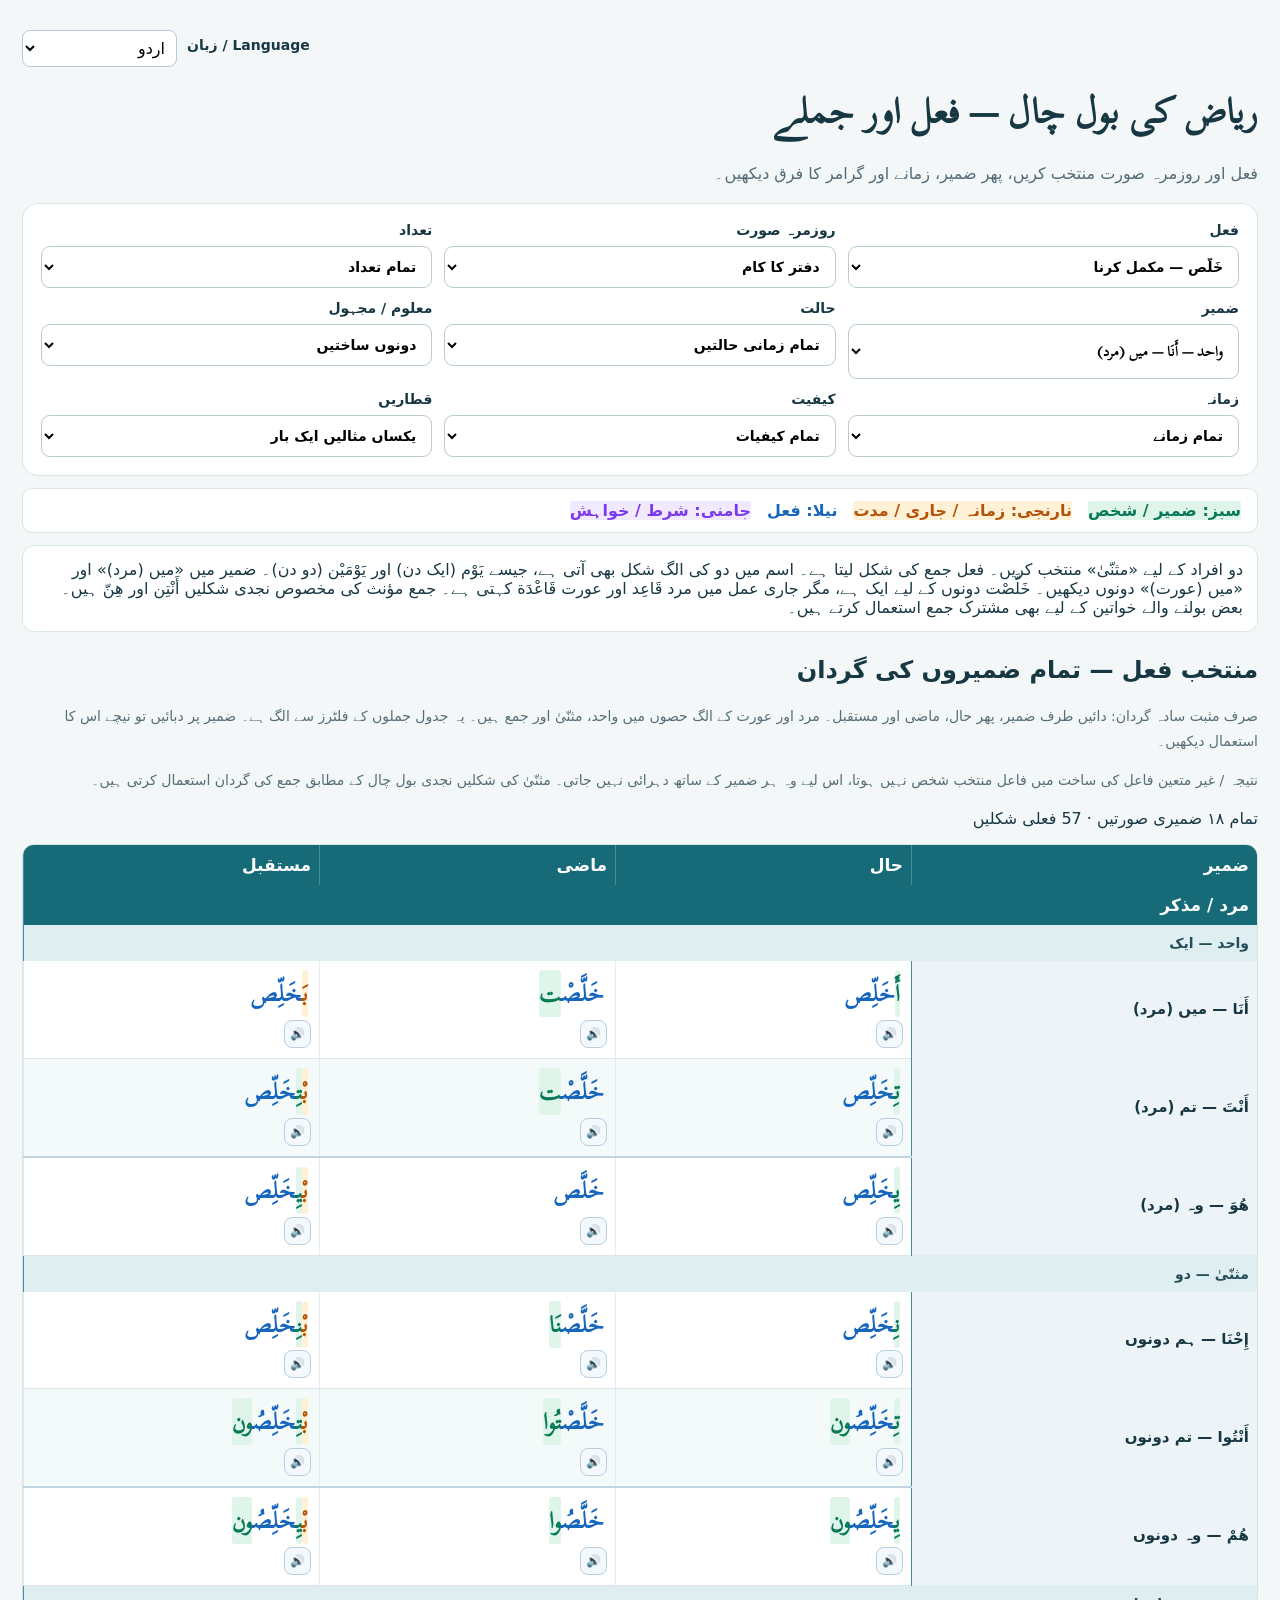
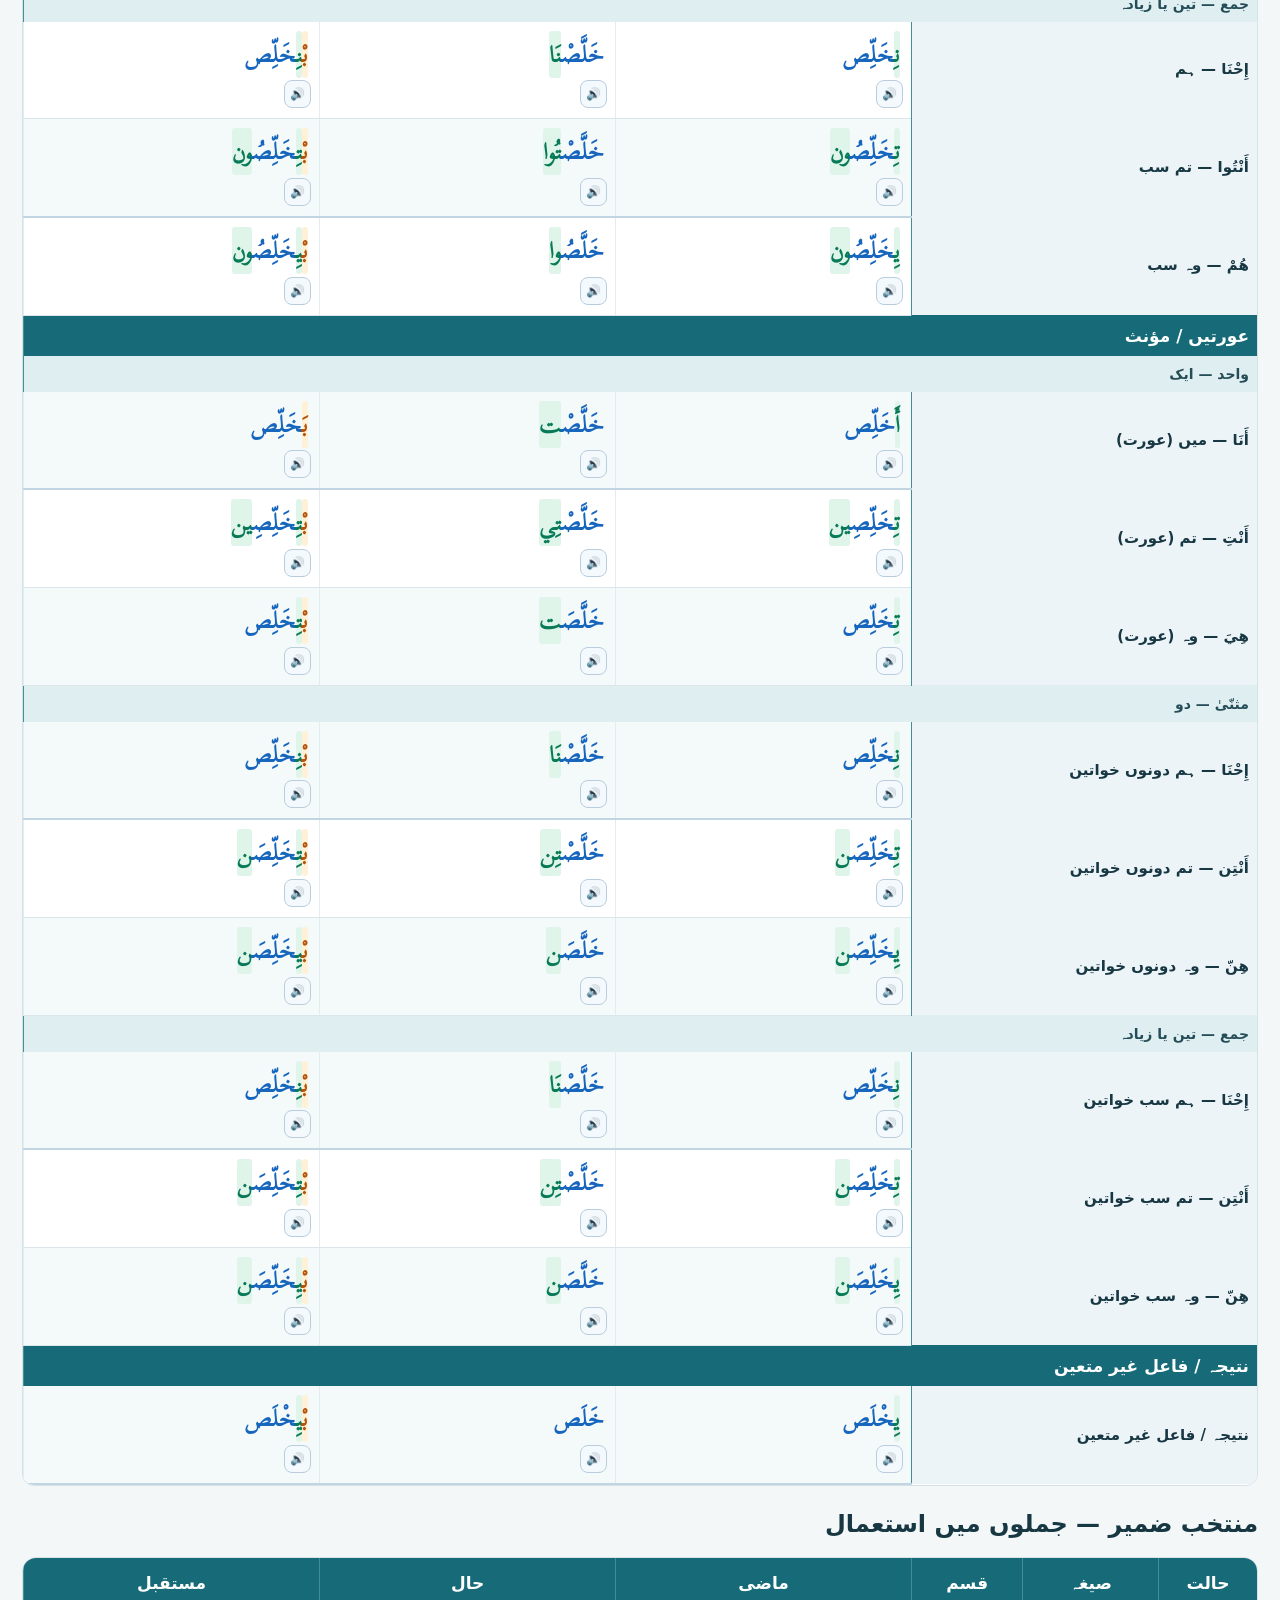
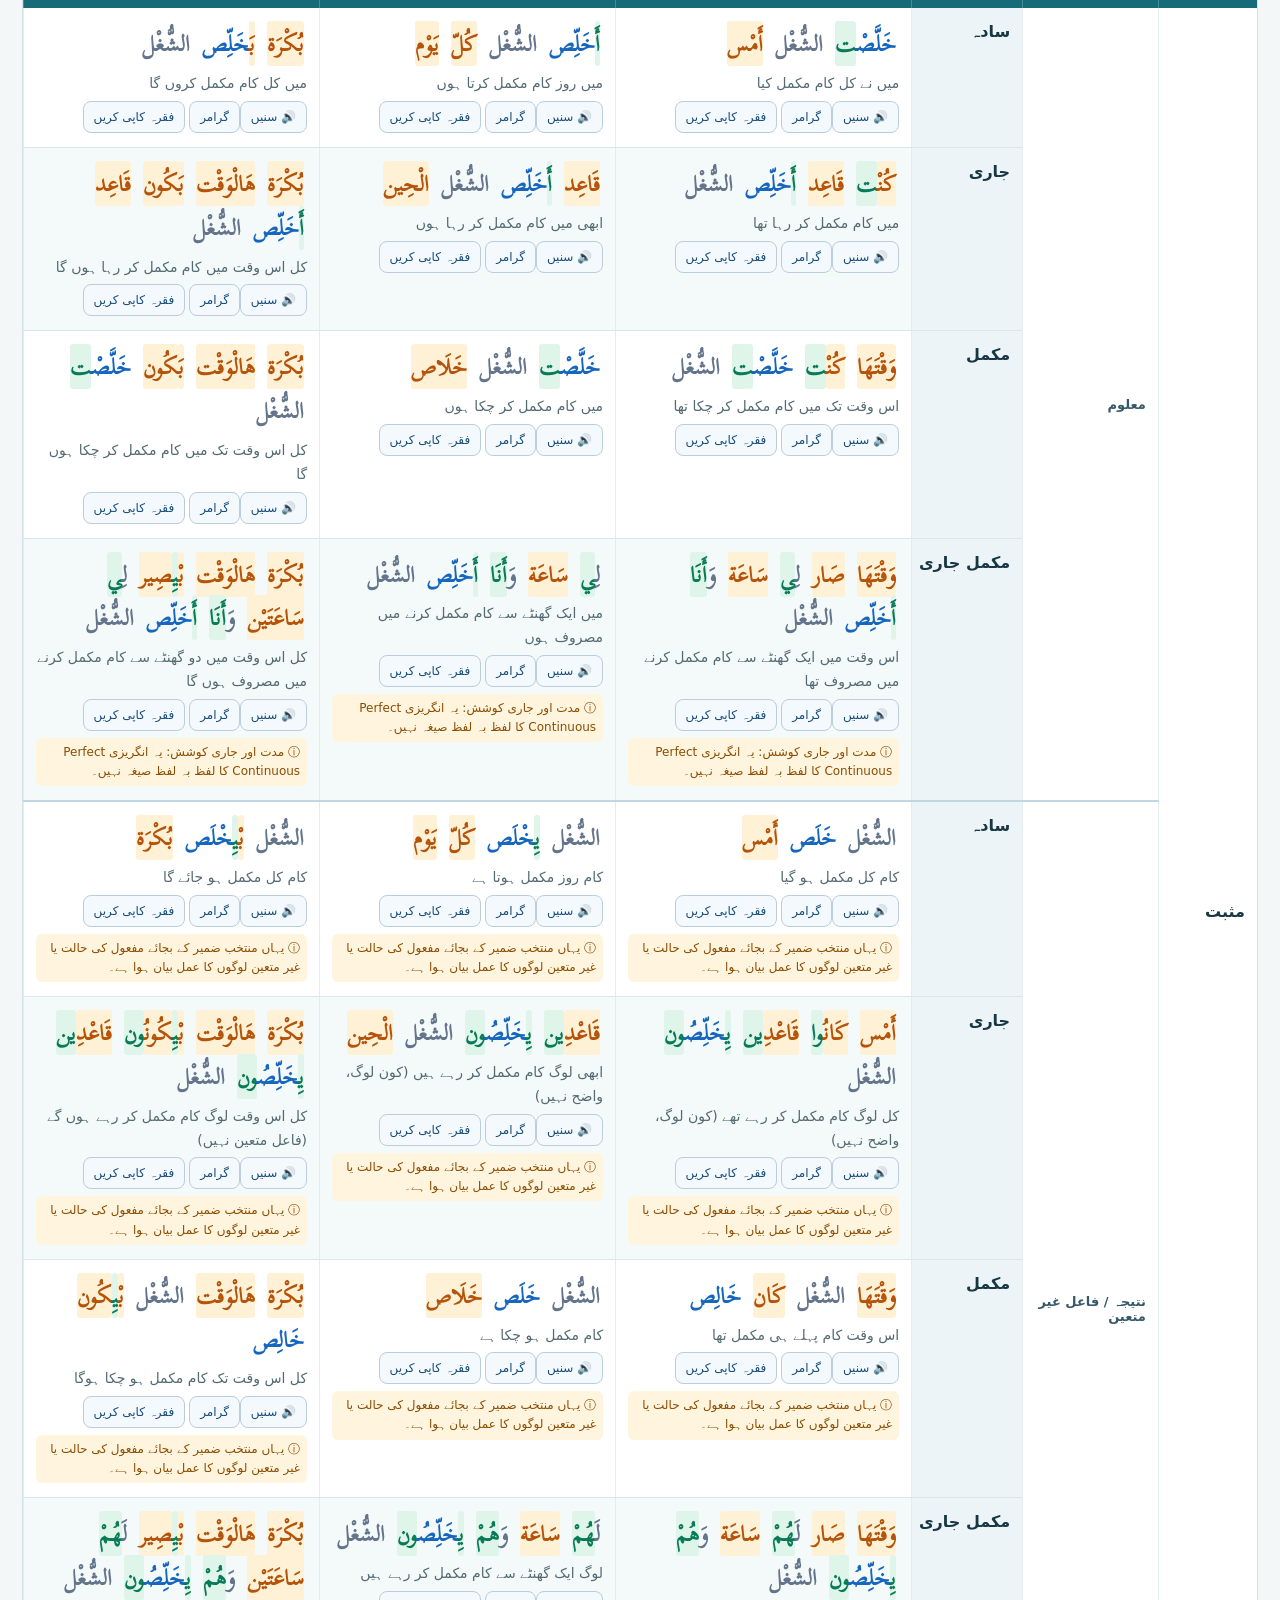
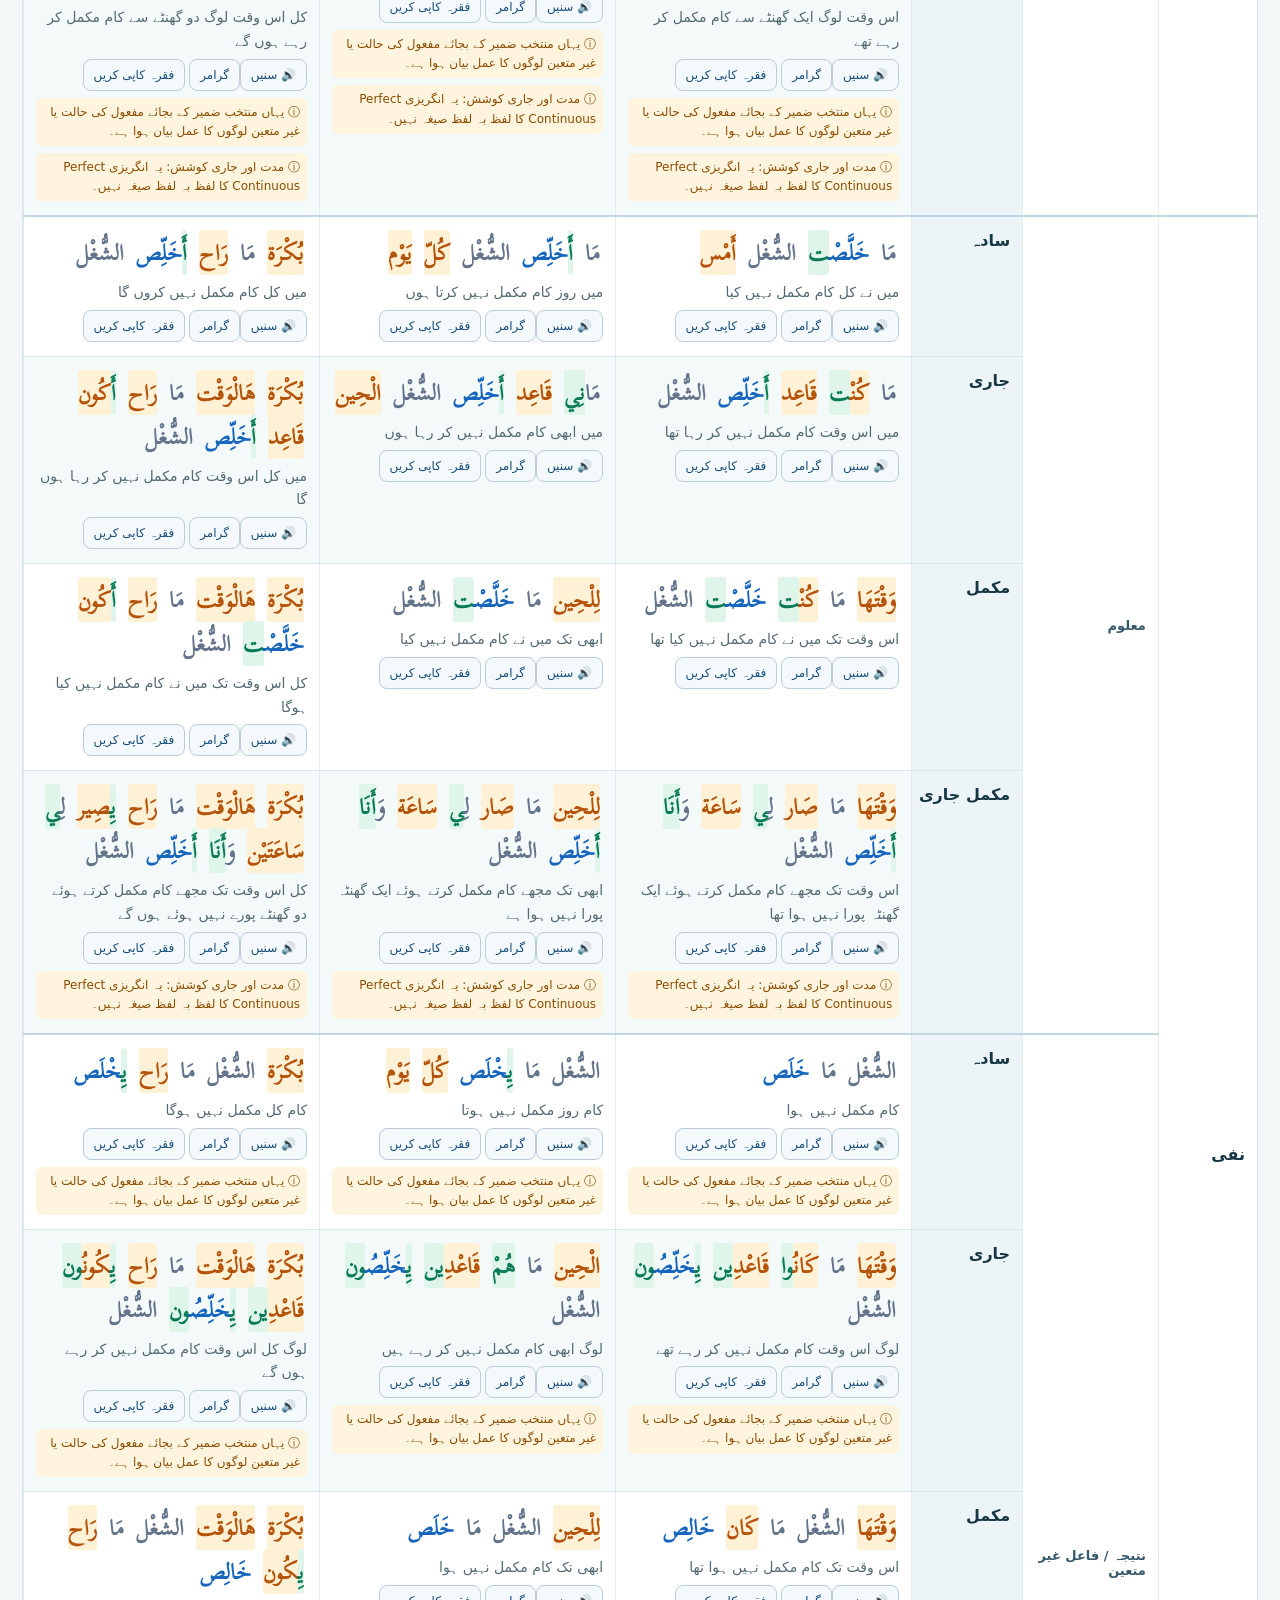
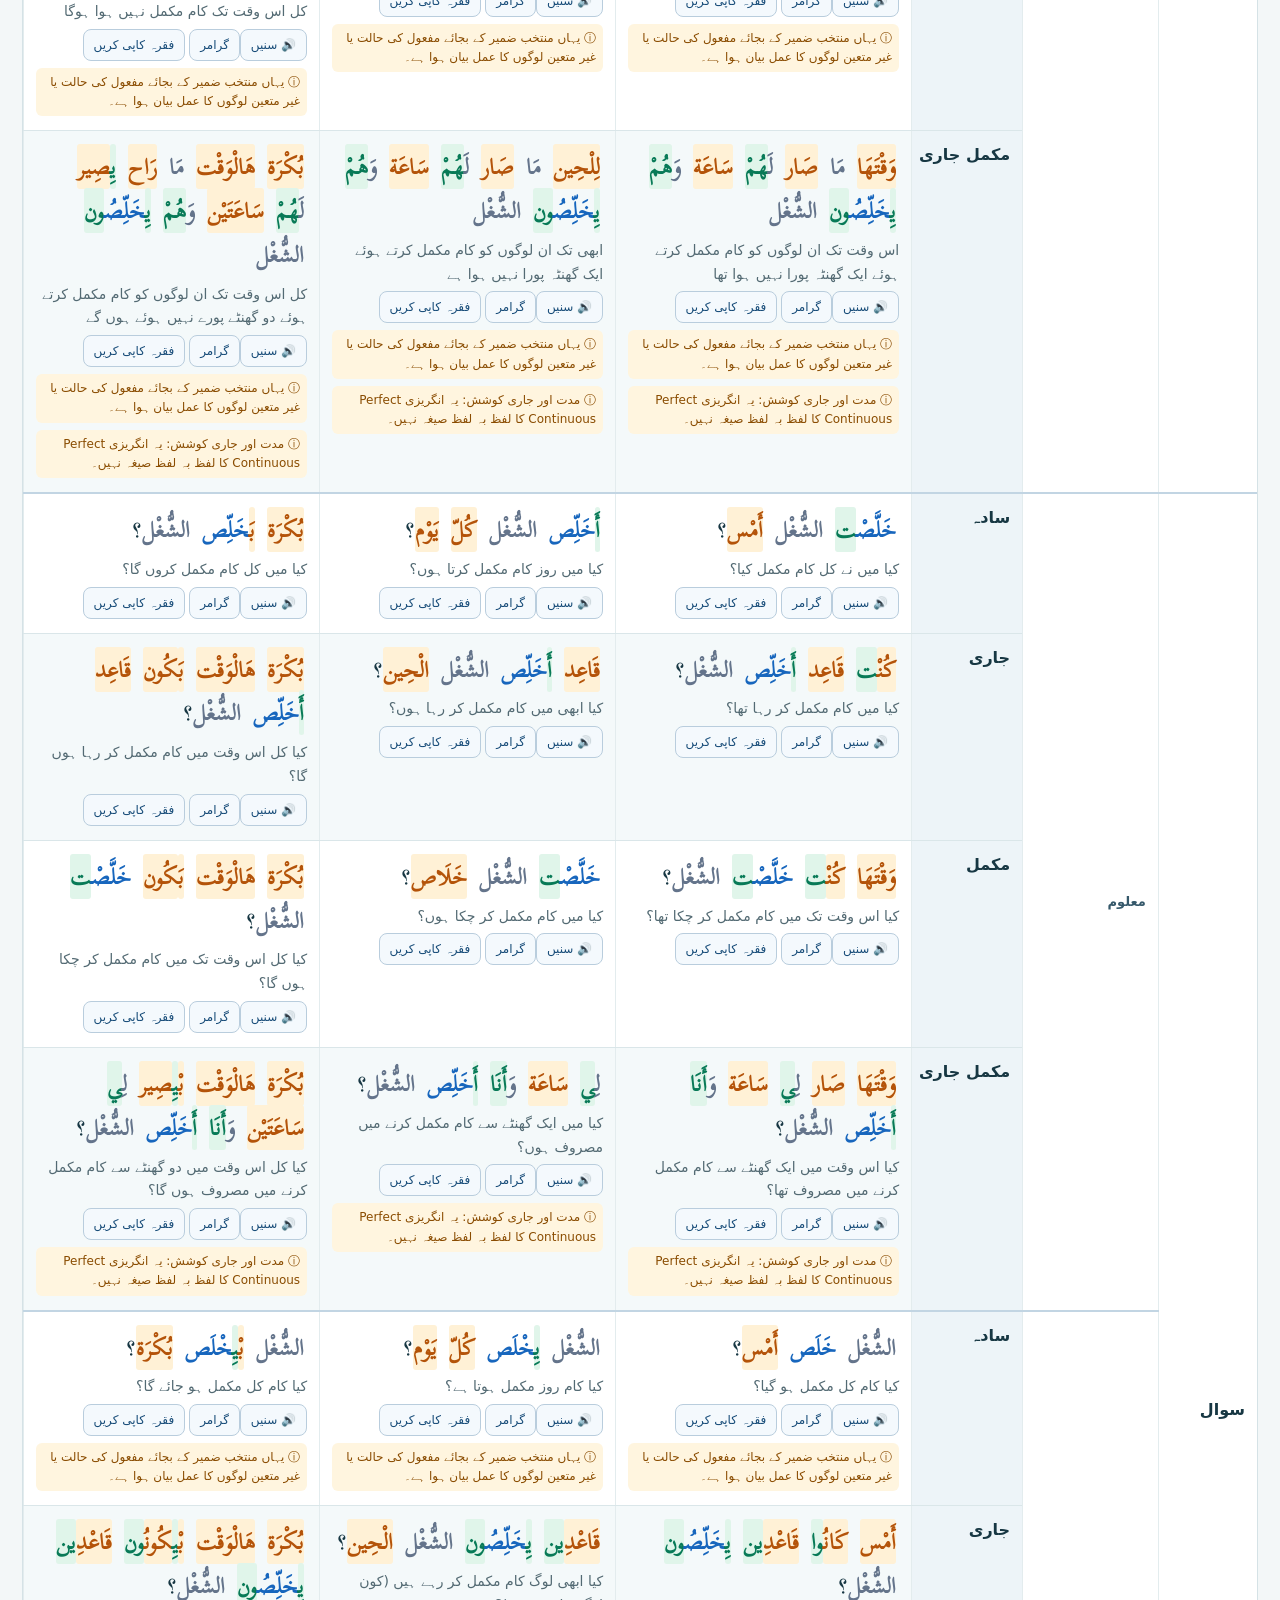
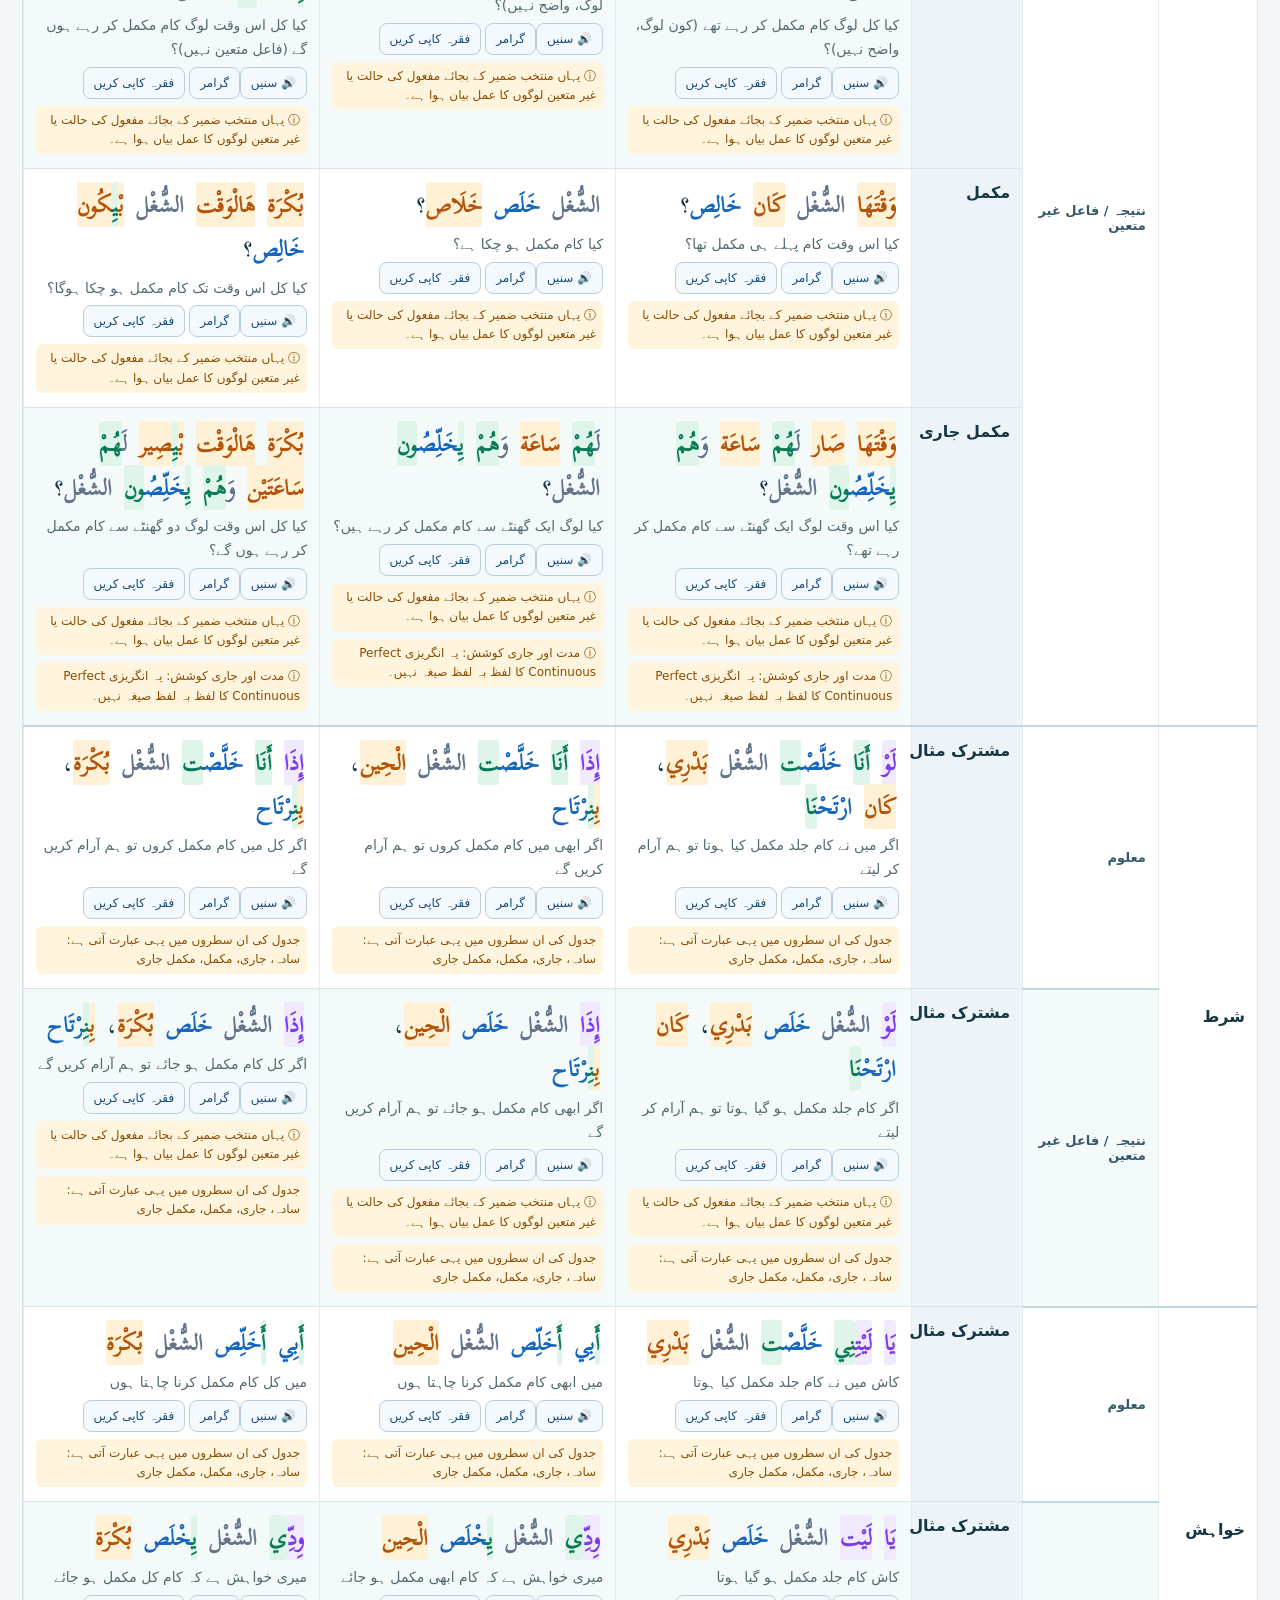
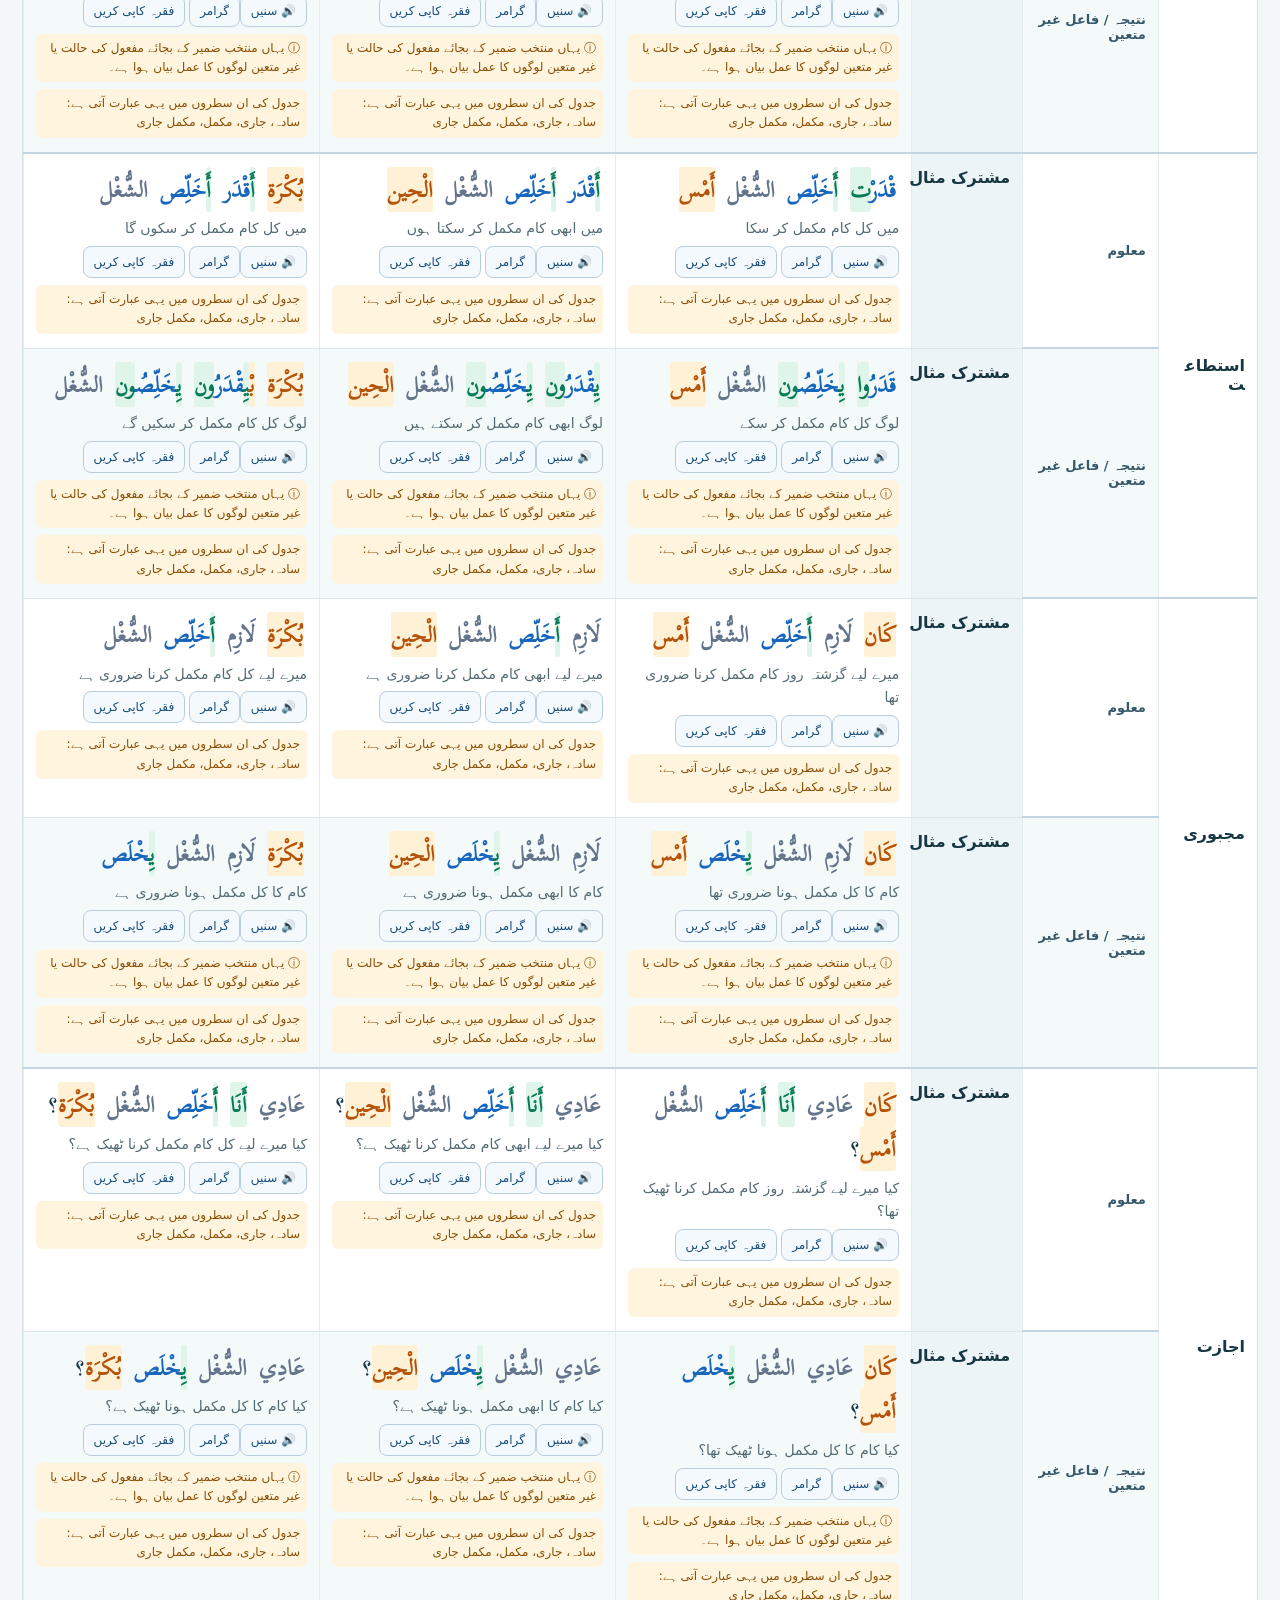
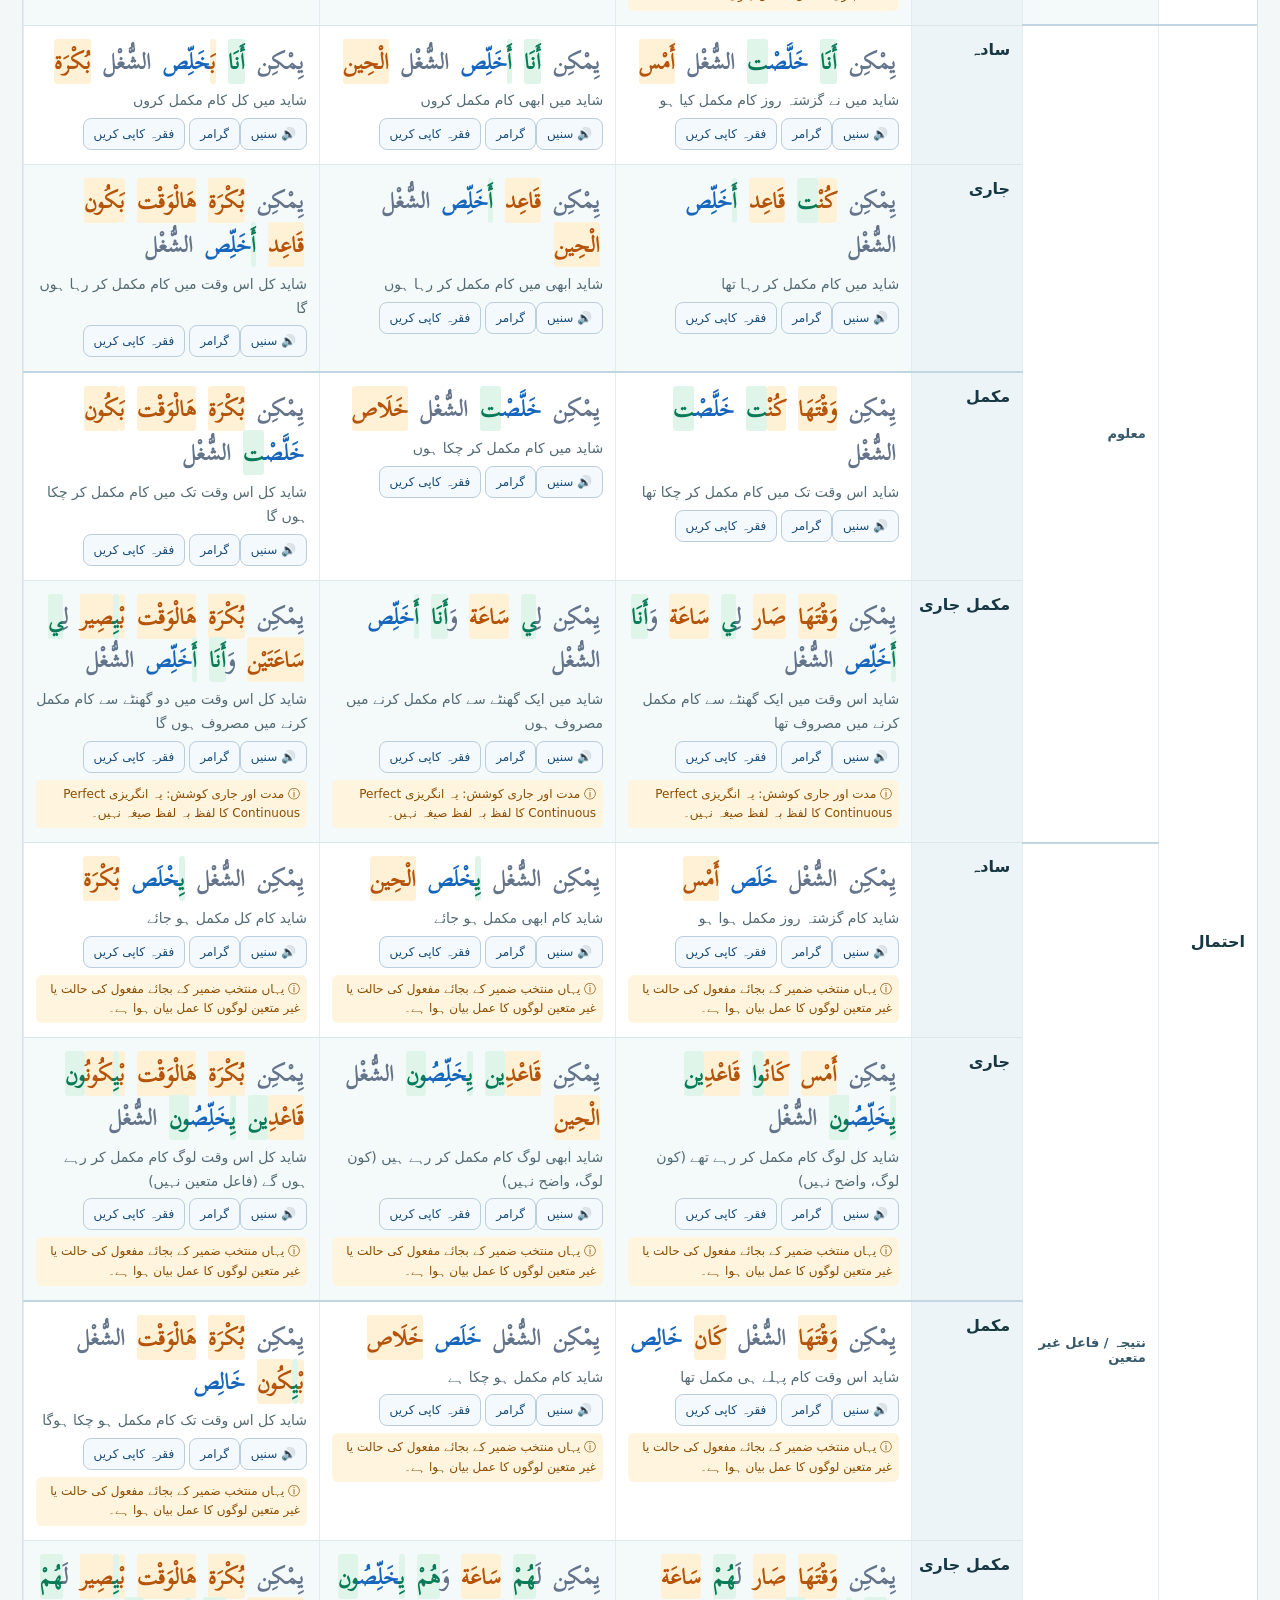
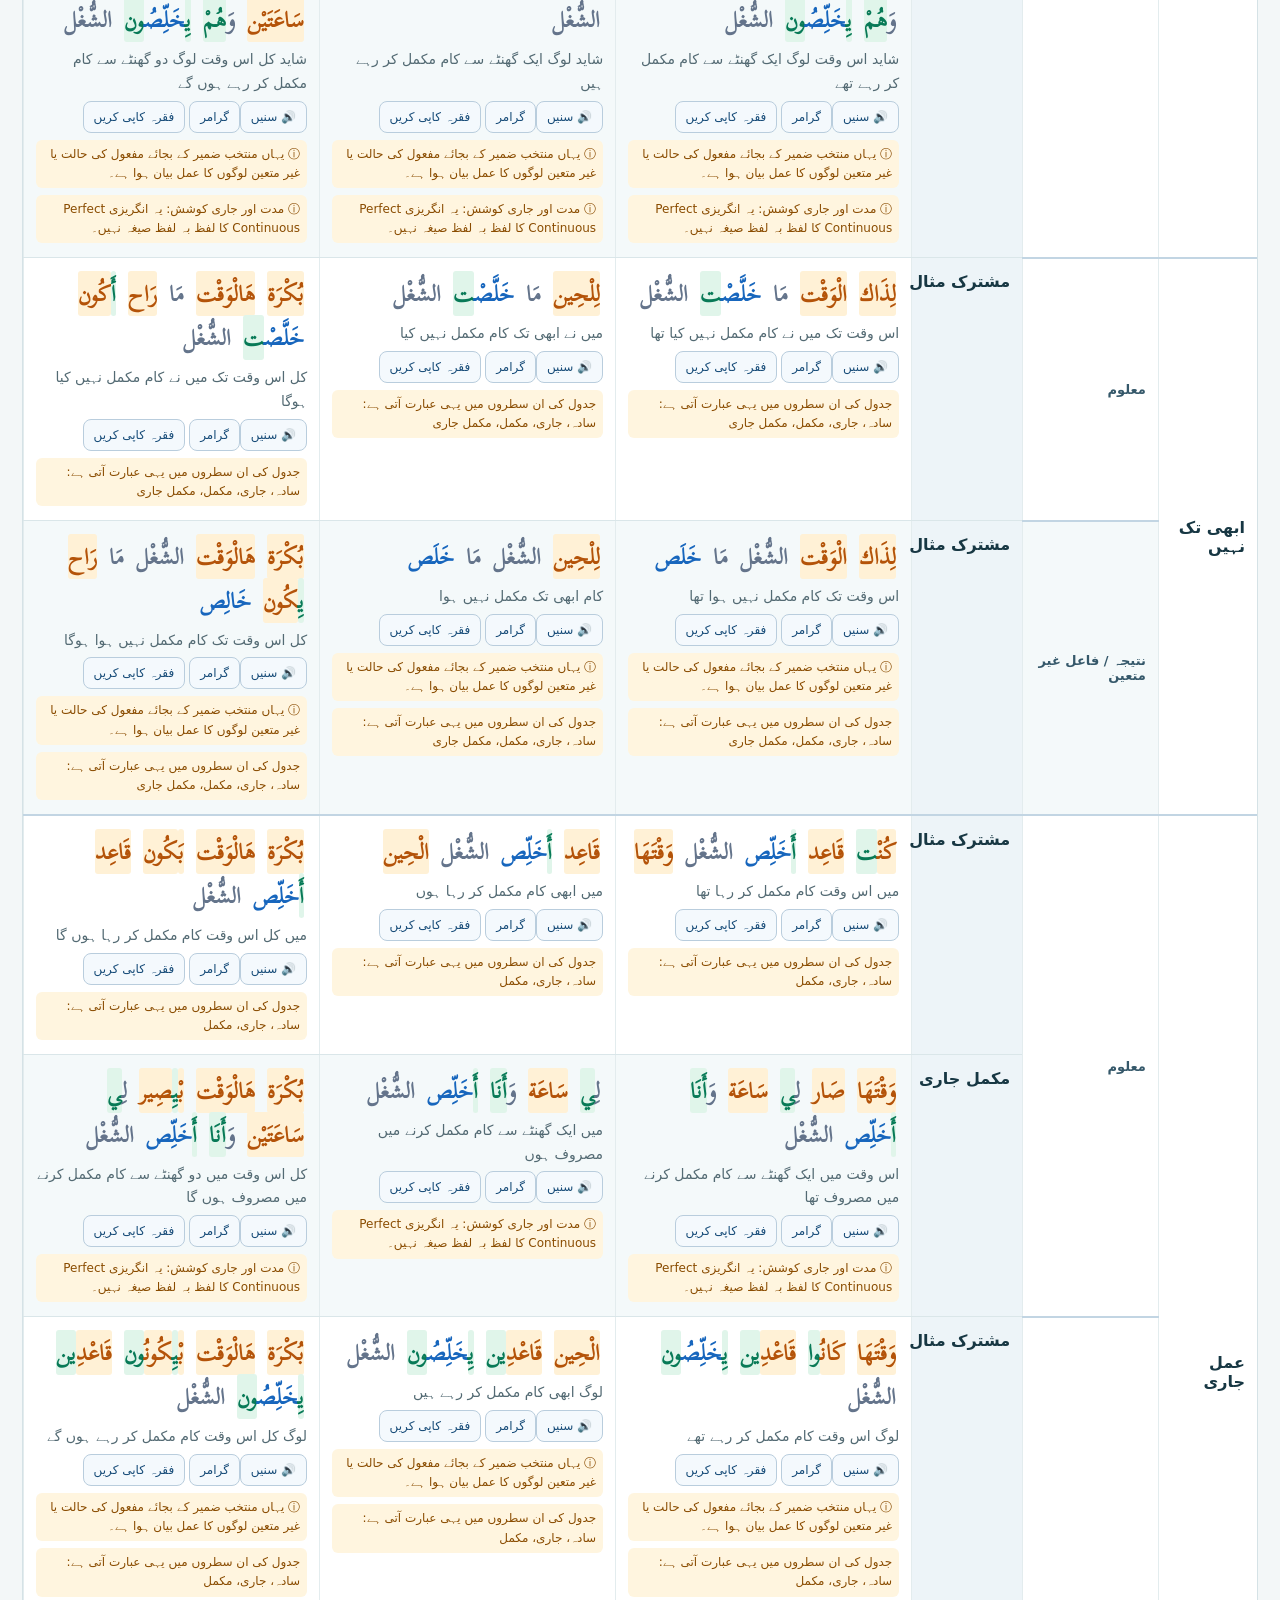
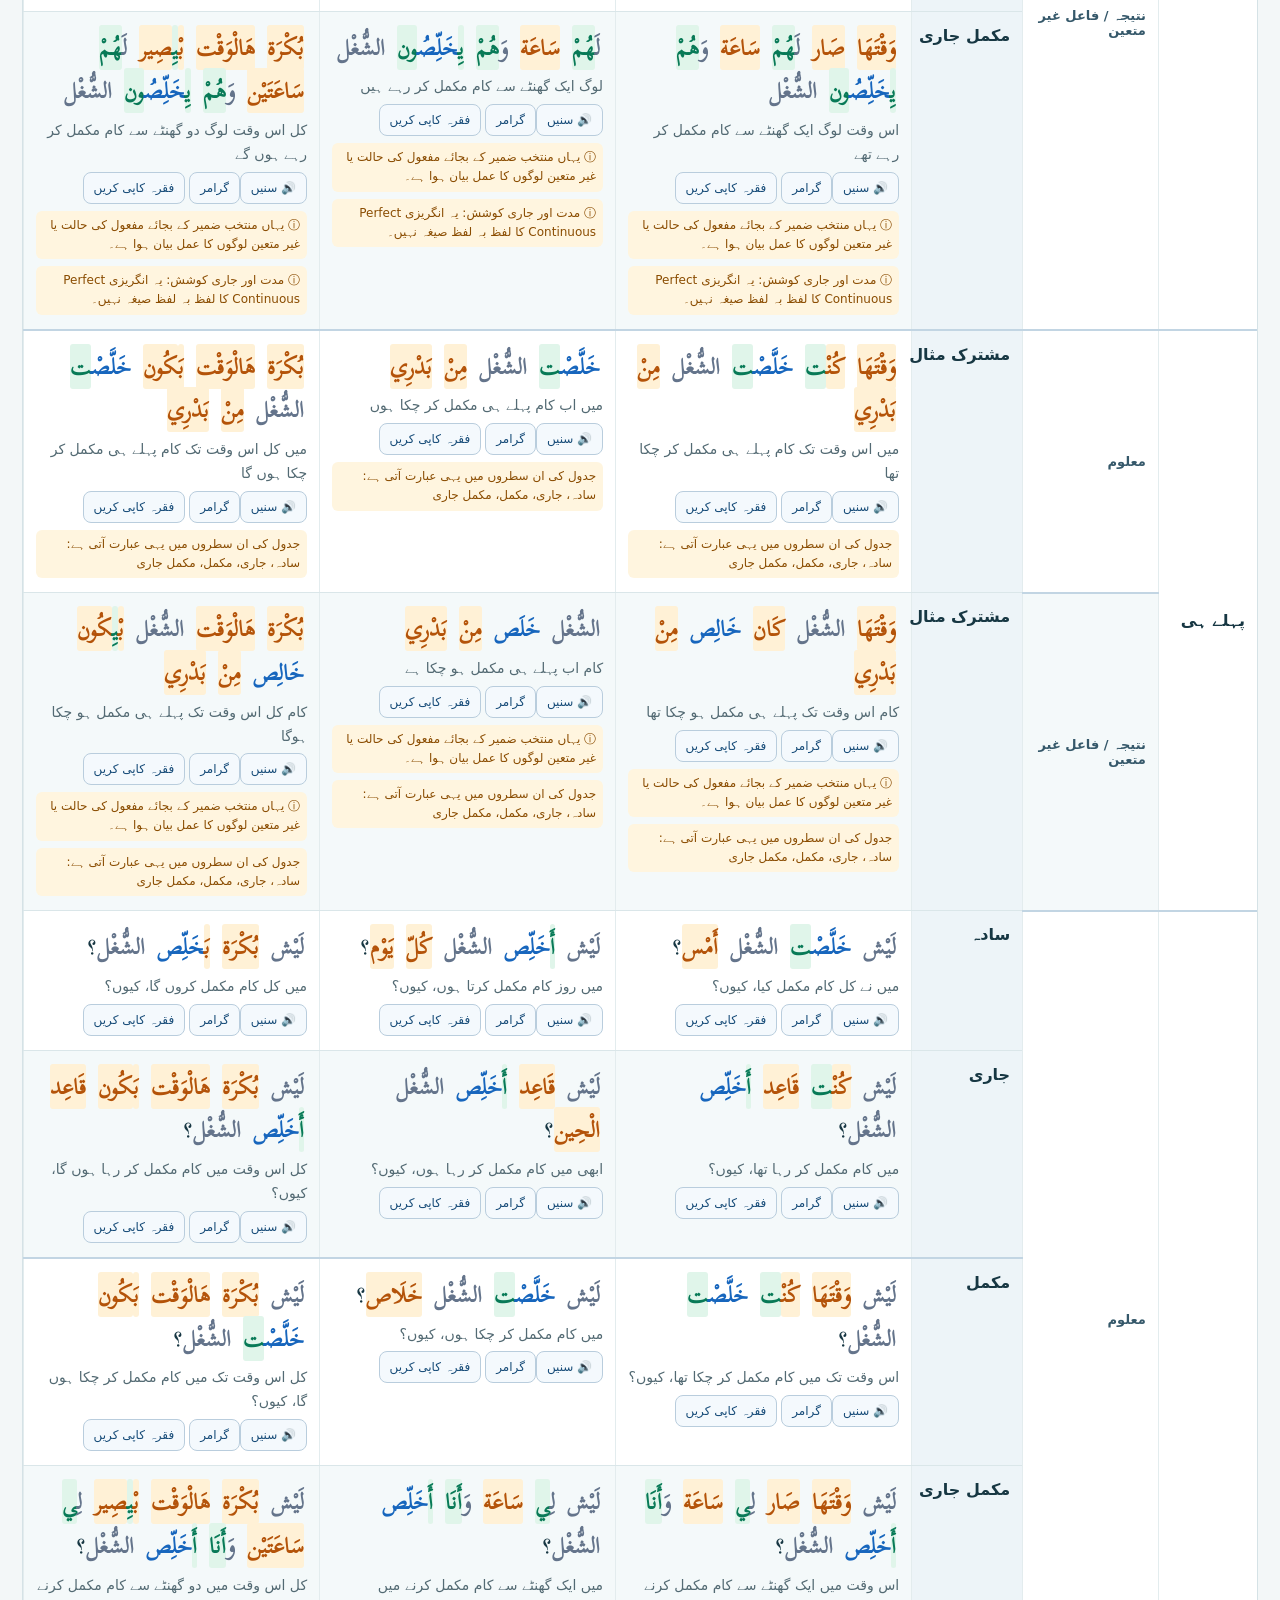
==== commit 9d0f65d7: "Group conjugations by gender and number with consistent RTL mobile columns" ====
--- a/index.html
+++ b/index.html
@@ -184,7 +184,34 @@
 .sentence-order{margin-block:10px 4px;padding-block-start:7px;border-top:1px solid #d6e1e6;font-size:13px}.sentence-order ol{display:flex;flex-wrap:wrap;gap:5px 16px;list-style-position:inside;padding:0;margin:5px 0}.sentence-order li{max-width:100%;line-height:1.5}.sentence-order li>span{display:block;color:#455b67;font-size:12px}.sentence-order bdi{font:600 21px 'Scheherazade New',serif;font-feature-settings:'cv62' 1}
 
 #verbReference{margin:24px 0}#referenceCondition{max-width:350px}#referenceTable th:first-child{width:190px}#referenceTable th:nth-child(2),#referenceTable th:nth-child(3){width:auto}#referenceTable .reference-person{font-weight:750;vertical-align:middle}#referenceTable .reference-use{display:block;margin-top:8px;background:white;color:#176b78;padding:6px;font-size:12px}@media(max-width:700px){#referenceTable .reference-person{display:none}#referenceTable tr::before{content:attr(data-person)}}
-</style></head><body><main><div class="language-top"><label>Language / زبان</label><select id="language"><option value="ur">اردو</option><option value="en">English</option></select></div><h1>ریاض کی بول چال — فعل اور جملے</h1><p class="sub">فعل اور روزمرہ صورت منتخب کریں، پھر ضمیر، زمانے اور گرامر کا فرق دیکھیں۔</p><section class="controls"><label>فعل<select id="verb"><option value="finish">خَلَّص — مکمل کرنا</option><option value="prepare">جَهَّز — تیار کرنا</option><option value="clean">نَظَّف — صاف کرنا</option><option value="go">رَاح — جانا</option><option value="back">رِجَع — واپس آنا</option></select></label><label>روزمرہ صورت<select id="scenario"></select></label><label>تعداد<select id="number"><option value="all">تمام تعداد</option><option value="singular">واحد (ایک)</option><option value="dual">مثنّیٰ (دو)</option><option value="plural">جمع (تین یا زیادہ)</option></select></label><label>ضمیر<select id="person"><option value="0">أَنَا — میں</option><option value="1">أَنْتَ — تم (مرد)</option><option value="2">أَنْتِ — تم (عورت)</option><option value="3">هُوَ — وہ (مرد)</option><option value="4">هِيَ — وہ (عورت)</option><option value="5">إِحْنَا — ہم</option><option value="6">أَنْتُوا — تم سب</option><option value="7">هُمْ — وہ سب</option></select></label><label>حالت<select id="condition"><option value="all">تمام 12 حالتیں</option><option value="مثبت">مثبت</option><option value="نفی">نفی</option><option value="سوال">سوال</option><option value="شرط">شرط</option><option value="خواہش">خواہش</option><option value="استطاعت">استطاعت</option><option value="مجبوری">مجبوری</option><option value="اجازت">اجازت</option><option value="احتمال">احتمال</option><option value="ابھی تک نہیں">ابھی تک نہیں</option><option value="عمل جاری">عمل جاری</option><option value="پہلے ہی">پہلے ہی</option></select></label><label>معلوم / مجہول<select id="scope"><option value="both">دونوں ساختیں</option><option value="active">Active — معلوم</option><option value="nonagent">Passive meaning — نتیجہ / غیر متعین فاعل</option></select></label><label>زمانہ<select id="tense"><option value="all">تمام زمانے</option><option value="past">ماضی</option><option value="present">حال</option><option value="future">مستقبل</option></select></label><label>کیفیت<select id="aspect"><option value="all">تمام کیفیات</option><option value="simple">سادہ (Simple)</option><option value="continuous">جاری (Continuous)</option><option value="perfect">مکمل (Perfect)</option><option value="perfectContinuous">مکمل جاری (Perfect Continuous)</option></select></label><label>قطاریں<select id="detail"><option value="compact">یکساں مثالیں ایک بار</option><option value="full">تمام کیفیتوں کا جدول</option></select></label></section><div class="legend"><span class="person-mark">سبز: ضمیر / شخص</span><span class="tense-mark">نارنجی: زمانہ / جاری / مدت</span><span class="verb-root">نیلا: فعل</span><span class="condition-mark">جامنی: شرط / خواہش</span></div><div class="info" id="note">دو افراد کے لیے «مثنّیٰ» منتخب کریں۔ فعل جمع کی شکل لیتا ہے۔ اسم میں دو کی الگ شکل بھی آتی ہے، جیسے يَوْم (ایک دن) اور يَوْمَيْن (دو دن)۔ ضمیر میں «میں (مرد)» اور «میں (عورت)» دونوں دیکھیں۔ خَلَّصْت دونوں کے لیے ایک ہے، مگر جاری عمل میں مرد قَاعِد اور عورت قَاعْدَة کہتی ہے۔ جمع مؤنث کی مخصوص نجدی شکلیں أَنْتِن اور هِنّ ہیں۔ بعض بولنے والے خواتین کے لیے بھی مشترک جمع استعمال کرتے ہیں۔</div><div id="audioStatus" role="status" aria-live="polite"></div><section class="word-panel" id="wordPanel" hidden><button class="word-close" id="close">×</button><div class="word-label">منتخب لفظ — اسی جملے کے سیاق میں</div><div class="word-title" id="wordTitle"></div><div class="word-meaning" id="wordMeaning"></div><div class="word-grammar" id="wordGrammar"></div><hr><div class="word-sentence" id="wordSentence"></div><div class="word-sentence-ur" id="wordSentenceUr"></div><div id="panelOrder"></div></section><section id="verbReference" aria-labelledby="referenceTitle"><h2 id="referenceTitle">منتخب فعل — تمام ضمیروں کی گردان</h2><p class="note">یہاں صرف فعل کی گردان اور ضروری معاون الفاظ ہیں؛ مفعول، منزل اور مکمل جملے نیچے والے جدول میں ہیں۔ ضمیر اور تعداد کا انتخاب اس گردان کو محدود نہیں کرتا۔ گردان میں صرف مثبت حالت کی سادہ ماضی، حال اور مستقبل کی شکلیں ہیں۔ شرط، سوال، نفی اور باقی حالتیں نیچے جملوں کے جدول میں ہیں۔ زمانہ اور ساخت کے فلٹر دونوں جدولوں کے لیے ہیں؛ حالت، کیفیت اور قطاروں کے فلٹر صرف نیچے جملوں پر لاگو ہوتے ہیں۔</p><p class="note">نتیجہ / غیر متعین فاعل کی ساخت میں فاعل منتخب شخص نہیں ہوتا، اس لیے وہ ہر ضمیر کے ساتھ دہرائی نہیں جاتی۔ مثنّیٰ کی شکلیں نجدی بول چال کے مطابق جمع کی گردان استعمال کرتی ہیں۔</p><p id="referenceCount" role="status"></p><div class="tablewrap"><table id="referenceTable"><thead><tr id="referenceHeadings"></tr></thead><tbody id="referenceRows"></tbody></table></div></section><h2>منتخب ضمیر — جملوں میں استعمال</h2><div class="tablewrap"><table id="exampleTable"><colgroup id="columns"><col style="width:8%"><col style="width:11%"><col style="width:9%"><col style="width:24%"><col style="width:24%"><col style="width:24%"></colgroup><thead><tr id="headings"><th>حالت</th><th>صیغہ</th><th>قسم</th><th>ماضی</th><th>حال</th><th>مستقبل</th></tr></thead><tbody id="rows"><tr data-condition="مثبت" data-voice="معلوم" data-aspect="سادہ"><td class="kind" rowspan="8">مثبت</td><td class="voice-label" rowspan="4">معلوم</td><td class="aspect-label">سادہ</td><td data-tense="ماضی" class="tense-cell"><div class="arabic" lang="ar-SA"><button class="word-tap" dir="rtl" type="button"><span class="verb-root">خَلَّصْ</span><span class="person-mark">ت</span></button> <button class="word-tap" dir="rtl" type="button"><span class="grammar-mark">الشُّغْل</span></button> <button class="word-tap" dir="rtl" type="button"><span class="tense-mark">أَمْس</span></button></div><div class="translation">میں نے کل کام مکمل کیا</div><button class="speak-btn">🔊 سنیں</button><button class="speak-btn grammar-trigger">گرامر</button><button class="speak-btn copy-btn" type="button">فقرہ کاپی کریں</button></td><td data-tense="حال" class="tense-cell"><div class="arabic" lang="ar-SA"><button class="word-tap" dir="rtl" type="button"><span class="person-mark">أَ</span><span class="verb-root">خَلِّص</span></button> <button class="word-tap" dir="rtl" type="button"><span class="grammar-mark">الشُّغْل</span></button> <button class="word-tap" dir="rtl" type="button"><span class="tense-mark">كُلّ</span></button> <button class="word-tap" dir="rtl" type="button"><span class="tense-mark">يَوْم</span></button></div><div class="translation">میں روز کام مکمل کرتا ہوں</div><button class="speak-btn">🔊 سنیں</button><button class="speak-btn grammar-trigger">گرامر</button><button class="speak-btn copy-btn" type="button">فقرہ کاپی کریں</button></td><td data-tense="مستقبل" class="tense-cell"><div class="arabic" lang="ar-SA"><button class="word-tap" dir="rtl" type="button"><span class="tense-mark">بُكْرَة</span></button> <button class="word-tap" dir="rtl" type="button"><span class="tense-mark">بَ</span><span class="verb-root">خَلِّص</span></button> <button class="word-tap" dir="rtl" type="button"><span class="grammar-mark">الشُّغْل</span></button></div><div class="translation">میں کل کام مکمل کروں گا</div><button class="speak-btn">🔊 سنیں</button><button class="speak-btn grammar-trigger">گرامر</button><button class="speak-btn copy-btn" type="button">فقرہ کاپی کریں</button></td></tr><tr data-condition="مثبت" data-voice="معلوم" data-aspect="جاری"><td class="aspect-label">جاری</td><td data-tense="ماضی" class="tense-cell"><div class="arabic" lang="ar-SA"><button class="word-tap" dir="rtl" type="button"><span class="tense-mark">كُنْ</span><span class="person-mark">ت</span></button> <button class="word-tap" dir="rtl" type="button"><span class="tense-mark">قَاعِد</span></button> <button class="word-tap" dir="rtl" type="button"><span class="person-mark">أَ</span><span class="verb-root">خَلِّص</span></button> <button class="word-tap" dir="rtl" type="button"><span class="grammar-mark">الشُّغْل</span></button></div><div class="translation">میں کام مکمل کر رہا تھا</div><button class="speak-btn">🔊 سنیں</button><button class="speak-btn grammar-trigger">گرامر</button><button class="speak-btn copy-btn" type="button">فقرہ کاپی کریں</button></td><td data-tense="حال" class="tense-cell"><div class="arabic" lang="ar-SA"><button class="word-tap" dir="rtl" type="button"><span class="tense-mark">قَاعِد</span></button> <button class="word-tap" dir="rtl" type="button"><span class="person-mark">أَ</span><span class="verb-root">خَلِّص</span></button> <button class="word-tap" dir="rtl" type="button"><span class="grammar-mark">الشُّغْل</span></button> <button class="word-tap" dir="rtl" type="button"><span class="tense-mark">الْحِين</span></button></div><div class="translation">ابھی میں کام مکمل کر رہا ہوں</div><button class="speak-btn">🔊 سنیں</button><button class="speak-btn grammar-trigger">گرامر</button><button class="speak-btn copy-btn" type="button">فقرہ کاپی کریں</button></td><td data-tense="مستقبل" class="tense-cell"><div class="arabic" lang="ar-SA"><button class="word-tap" dir="rtl" type="button"><span class="tense-mark">بُكْرَة</span></button> <button class="word-tap" dir="rtl" type="button"><span class="tense-mark">هَالْوَقْت</span></button> <button class="word-tap" dir="rtl" type="button"><span class="tense-mark">بَ</span><span class="tense-mark">كُون</span></button> <button class="word-tap" dir="rtl" type="button"><span class="tense-mark">قَاعِد</span></button> <button class="word-tap" dir="rtl" type="button"><span class="person-mark">أَ</span><span class="verb-root">خَلِّص</span></button> <button class="word-tap" dir="rtl" type="button"><span class="grammar-mark">الشُّغْل</span></button></div><div class="translation">کل اس وقت میں کام مکمل کر رہا ہوں گا</div><button class="speak-btn">🔊 سنیں</button><button class="speak-btn grammar-trigger">گرامر</button><button class="speak-btn copy-btn" type="button">فقرہ کاپی کریں</button></td></tr><tr data-condition="مثبت" data-voice="معلوم" data-aspect="مکمل"><td class="aspect-label">مکمل</td><td data-tense="ماضی" class="tense-cell"><div class="arabic" lang="ar-SA"><button class="word-tap" dir="rtl" type="button"><span class="tense-mark">وَقْتَهَا</span></button> <button class="word-tap" dir="rtl" type="button"><span class="tense-mark">كُنْ</span><span class="person-mark">ت</span></button> <button class="word-tap" dir="rtl" type="button"><span class="verb-root">خَلَّصْ</span><span class="person-mark">ت</span></button> <button class="word-tap" dir="rtl" type="button"><span class="grammar-mark">الشُّغْل</span></button></div><div class="translation">اس وقت تک میں کام مکمل کر چکا تھا</div><button class="speak-btn">🔊 سنیں</button><button class="speak-btn grammar-trigger">گرامر</button><button class="speak-btn copy-btn" type="button">فقرہ کاپی کریں</button></td><td data-tense="حال" class="tense-cell"><div class="arabic" lang="ar-SA"><button class="word-tap" dir="rtl" type="button"><span class="verb-root">خَلَّصْ</span><span class="person-mark">ت</span></button> <button class="word-tap" dir="rtl" type="button"><span class="grammar-mark">الشُّغْل</span></button> <button class="word-tap" dir="rtl" type="button"><span class="tense-mark">خَلَاص</span></button></div><div class="translation">میں کام مکمل کر چکا ہوں</div><button class="speak-btn">🔊 سنیں</button><button class="speak-btn grammar-trigger">گرامر</button><button class="speak-btn copy-btn" type="button">فقرہ کاپی کریں</button></td><td data-tense="مستقبل" class="tense-cell"><div class="arabic" lang="ar-SA"><button class="word-tap" dir="rtl" type="button"><span class="tense-mark">بُكْرَة</span></button> <button class="word-tap" dir="rtl" type="button"><span class="tense-mark">هَالْوَقْت</span></button> <button class="word-tap" dir="rtl" type="button"><span class="tense-mark">بَ</span><span class="tense-mark">كُون</span></button> <button class="word-tap" dir="rtl" type="button"><span class="verb-root">خَلَّصْ</span><span class="person-mark">ت</span></button> <button class="word-tap" dir="rtl" type="button"><span class="grammar-mark">الشُّغْل</span></button></div><div class="translation">کل اس وقت تک میں کام مکمل کر چکا ہوں گا</div><button class="speak-btn">🔊 سنیں</button><button class="speak-btn grammar-trigger">گرامر</button><button class="speak-btn copy-btn" type="button">فقرہ کاپی کریں</button></td></tr><tr data-condition="مثبت" data-voice="معلوم" data-aspect="مکمل جاری"><td class="aspect-label">مکمل جاری</td><td data-tense="ماضی" class="tense-cell"><div class="arabic" lang="ar-SA"><button class="word-tap" dir="rtl" type="button"><span class="tense-mark">وَقْتَهَا</span></button> <button class="word-tap" dir="rtl" type="button"><span class="tense-mark">صَار</span></button> <button class="word-tap" dir="rtl" type="button"><span class="grammar-mark">لِ</span><span class="person-mark">ي</span></button> <button class="word-tap" dir="rtl" type="button"><span class="tense-mark">سَاعَة</span></button> <button class="word-tap" dir="rtl" type="button"><span class="grammar-mark">وَ</span><span class="person-mark">أَنَا</span></button> <button class="word-tap" dir="rtl" type="button"><span class="person-mark">أَ</span><span class="verb-root">خَلِّص</span></button> <button class="word-tap" dir="rtl" type="button"><span class="grammar-mark">الشُّغْل</span></button></div><div class="translation">اس وقت میں ایک گھنٹے سے کام مکمل کرنے میں مصروف تھا</div><button class="speak-btn">🔊 سنیں</button><button class="speak-btn grammar-trigger">گرامر</button><button class="speak-btn copy-btn" type="button">فقرہ کاپی کریں</button><div class="aspect-caution">ⓘ مدت اور جاری کوشش: یہ انگریزی Perfect Continuous کا لفظ بہ لفظ صیغہ نہیں۔</div></td><td data-tense="حال" class="tense-cell"><div class="arabic" lang="ar-SA"><button class="word-tap" dir="rtl" type="button"><span class="grammar-mark">لِ</span><span class="person-mark">ي</span></button> <button class="word-tap" dir="rtl" type="button"><span class="tense-mark">سَاعَة</span></button> <button class="word-tap" dir="rtl" type="button"><span class="grammar-mark">وَ</span><span class="person-mark">أَنَا</span></button> <button class="word-tap" dir="rtl" type="button"><span class="person-mark">أَ</span><span class="verb-root">خَلِّص</span></button> <button class="word-tap" dir="rtl" type="button"><span class="grammar-mark">الشُّغْل</span></button></div><div class="translation">میں ایک گھنٹے سے کام مکمل کرنے میں مصروف ہوں</div><button class="speak-btn">🔊 سنیں</button><button class="speak-btn grammar-trigger">گرامر</button><button class="speak-btn copy-btn" type="button">فقرہ کاپی کریں</button><div class="aspect-caution">ⓘ مدت اور جاری کوشش: یہ انگریزی Perfect Continuous کا لفظ بہ لفظ صیغہ نہیں۔</div></td><td data-tense="مستقبل" class="tense-cell"><div class="arabic" lang="ar-SA"><button class="word-tap" dir="rtl" type="button"><span class="tense-mark">بُكْرَة</span></button> <button class="word-tap" dir="rtl" type="button"><span class="tense-mark">هَالْوَقْت</span></button> <button class="word-tap" dir="rtl" type="button"><span class="tense-mark">بْ</span><span class="person-mark">يِ</span><span class="tense-mark">صِير</span></button> <button class="word-tap" dir="rtl" type="button"><span class="grammar-mark">لِ</span><span class="person-mark">ي</span></button> <button class="word-tap" dir="rtl" type="button"><span class="tense-mark">سَاعَتَيْن</span></button> <button class="word-tap" dir="rtl" type="button"><span class="grammar-mark">وَ</span><span class="person-mark">أَنَا</span></button> <button class="word-tap" dir="rtl" type="button"><span class="person-mark">أَ</span><span class="verb-root">خَلِّص</span></button> <button class="word-tap" dir="rtl" type="button"><span class="grammar-mark">الشُّغْل</span></button></div><div class="translation">کل اس وقت میں دو گھنٹے سے کام مکمل کرنے میں مصروف ہوں گا</div><button class="speak-btn">🔊 سنیں</button><button class="speak-btn grammar-trigger">گرامر</button><button class="speak-btn copy-btn" type="button">فقرہ کاپی کریں</button><div class="aspect-caution">ⓘ مدت اور جاری کوشش: یہ انگریزی Perfect Continuous کا لفظ بہ لفظ صیغہ نہیں۔</div></td></tr><tr data-condition="مثبت" data-voice="نتیجہ / فاعل غیر متعین" data-aspect="سادہ"><td class="voice-label" rowspan="4">نتیجہ / فاعل غیر متعین</td><td class="aspect-label">سادہ</td><td data-tense="ماضی" class="tense-cell"><div class="arabic" lang="ar-SA"><button class="word-tap" dir="rtl" type="button"><span class="grammar-mark">الشُّغْل</span></button> <button class="word-tap" dir="rtl" type="button"><span class="verb-root">خَلَص</span></button> <button class="word-tap" dir="rtl" type="button"><span class="tense-mark">أَمْس</span></button></div><div class="translation">کام کل مکمل ہو گیا</div><button class="speak-btn">🔊 سنیں</button><button class="speak-btn grammar-trigger">گرامر</button><button class="speak-btn copy-btn" type="button">فقرہ کاپی کریں</button><div class="aspect-caution">ⓘ یہاں منتخب ضمیر کے بجائے «الشغل» یا غیر متعین لوگ موضوع ہیں؛ یہ مثال آٹھوں ضمیروں کے لیے مشترک ہے۔</div></td><td data-tense="حال" class="tense-cell"><div class="arabic" lang="ar-SA"><button class="word-tap" dir="rtl" type="button"><span class="grammar-mark">الشُّغْل</span></button> <button class="word-tap" dir="rtl" type="button"><span class="person-mark">يِ</span><span class="verb-root">خْلَص</span></button> <button class="word-tap" dir="rtl" type="button"><span class="tense-mark">كُلّ</span></button> <button class="word-tap" dir="rtl" type="button"><span class="tense-mark">يَوْم</span></button></div><div class="translation">کام روز مکمل ہوتا ہے</div><button class="speak-btn">🔊 سنیں</button><button class="speak-btn grammar-trigger">گرامر</button><button class="speak-btn copy-btn" type="button">فقرہ کاپی کریں</button><div class="aspect-caution">ⓘ یہاں منتخب ضمیر کے بجائے «الشغل» یا غیر متعین لوگ موضوع ہیں؛ یہ مثال آٹھوں ضمیروں کے لیے مشترک ہے۔</div></td><td data-tense="مستقبل" class="tense-cell"><div class="arabic" lang="ar-SA"><button class="word-tap" dir="rtl" type="button"><span class="grammar-mark">الشُّغْل</span></button> <button class="word-tap" dir="rtl" type="button"><span class="tense-mark">بْ</span><span class="person-mark">يِ</span><span class="verb-root">خْلَص</span></button> <button class="word-tap" dir="rtl" type="button"><span class="tense-mark">بُكْرَة</span></button></div><div class="translation">کام کل مکمل ہو جائے گا</div><button class="speak-btn">🔊 سنیں</button><button class="speak-btn grammar-trigger">گرامر</button><button class="speak-btn copy-btn" type="button">فقرہ کاپی کریں</button><div class="aspect-caution">ⓘ یہاں منتخب ضمیر کے بجائے «الشغل» یا غیر متعین لوگ موضوع ہیں؛ یہ مثال آٹھوں ضمیروں کے لیے مشترک ہے۔</div></td></tr><tr data-condition="مثبت" data-voice="نتیجہ / فاعل غیر متعین" data-aspect="جاری"><td class="aspect-label">جاری</td><td data-tense="ماضی" class="tense-cell"><div class="arabic" lang="ar-SA"><button class="word-tap" dir="rtl" type="button"><span class="tense-mark">أَمْس</span></button> <button class="word-tap" dir="rtl" type="button"><span class="tense-mark">كَانُ</span><span class="person-mark">وا</span></button> <button class="word-tap" dir="rtl" type="button"><span class="tense-mark">قَاعْدِ</span><span class="person-mark">ين</span></button> <button class="word-tap" dir="rtl" type="button"><span class="person-mark">يِ</span><span class="verb-root">خَلِّصُ</span><span class="person-mark">ون</span></button> <button class="word-tap" dir="rtl" type="button"><span class="grammar-mark">الشُّغْل</span></button></div><div class="translation">کل لوگ کام مکمل کر رہے تھے (کون لوگ، واضح نہیں)</div><button class="speak-btn">🔊 سنیں</button><button class="speak-btn grammar-trigger">گرامر</button><button class="speak-btn copy-btn" type="button">فقرہ کاپی کریں</button><div class="aspect-caution">ⓘ یہاں منتخب ضمیر کے بجائے «الشغل» یا غیر متعین لوگ موضوع ہیں؛ یہ مثال آٹھوں ضمیروں کے لیے مشترک ہے۔</div></td><td data-tense="حال" class="tense-cell"><div class="arabic" lang="ar-SA"><button class="word-tap" dir="rtl" type="button"><span class="tense-mark">قَاعْدِ</span><span class="person-mark">ين</span></button> <button class="word-tap" dir="rtl" type="button"><span class="person-mark">يِ</span><span class="verb-root">خَلِّصُ</span><span class="person-mark">ون</span></button> <button class="word-tap" dir="rtl" type="button"><span class="grammar-mark">الشُّغْل</span></button> <button class="word-tap" dir="rtl" type="button"><span class="tense-mark">الْحِين</span></button></div><div class="translation">ابھی لوگ کام مکمل کر رہے ہیں (کون لوگ، واضح نہیں)</div><button class="speak-btn">🔊 سنیں</button><button class="speak-btn grammar-trigger">گرامر</button><button class="speak-btn copy-btn" type="button">فقرہ کاپی کریں</button><div class="aspect-caution">ⓘ یہاں منتخب ضمیر کے بجائے «الشغل» یا غیر متعین لوگ موضوع ہیں؛ یہ مثال آٹھوں ضمیروں کے لیے مشترک ہے۔</div></td><td data-tense="مستقبل" class="tense-cell"><div class="arabic" lang="ar-SA"><button class="word-tap" dir="rtl" type="button"><span class="tense-mark">بُكْرَة</span></button> <button class="word-tap" dir="rtl" type="button"><span class="tense-mark">هَالْوَقْت</span></button> <button class="word-tap" dir="rtl" type="button"><span class="tense-mark">بْ</span><span class="person-mark">يِ</span><span class="tense-mark">كُونُ</span><span class="person-mark">ون</span></button> <button class="word-tap" dir="rtl" type="button"><span class="tense-mark">قَاعْدِ</span><span class="person-mark">ين</span></button> <button class="word-tap" dir="rtl" type="button"><span class="person-mark">يِ</span><span class="verb-root">خَلِّصُ</span><span class="person-mark">ون</span></button> <button class="word-tap" dir="rtl" type="button"><span class="grammar-mark">الشُّغْل</span></button></div><div class="translation">کل اس وقت لوگ کام مکمل کر رہے ہوں گے (فاعل متعین نہیں)</div><button class="speak-btn">🔊 سنیں</button><button class="speak-btn grammar-trigger">گرامر</button><button class="speak-btn copy-btn" type="button">فقرہ کاپی کریں</button><div class="aspect-caution">ⓘ یہاں منتخب ضمیر کے بجائے «الشغل» یا غیر متعین لوگ موضوع ہیں؛ یہ مثال آٹھوں ضمیروں کے لیے مشترک ہے۔</div></td></tr><tr data-condition="مثبت" data-voice="نتیجہ / فاعل غیر متعین" data-aspect="مکمل"><td class="aspect-label">مکمل</td><td data-tense="ماضی" class="tense-cell"><div class="arabic" lang="ar-SA"><button class="word-tap" dir="rtl" type="button"><span class="tense-mark">وَقْتَهَا</span></button> <button class="word-tap" dir="rtl" type="button"><span class="grammar-mark">الشُّغْل</span></button> <button class="word-tap" dir="rtl" type="button"><span class="tense-mark">كَان</span></button> <button class="word-tap" dir="rtl" type="button"><span class="verb-root">خَالِص</span></button></div><div class="translation">اس وقت کام پہلے ہی مکمل تھا</div><button class="speak-btn">🔊 سنیں</button><button class="speak-btn grammar-trigger">گرامر</button><button class="speak-btn copy-btn" type="button">فقرہ کاپی کریں</button><div class="aspect-caution">ⓘ یہاں منتخب ضمیر کے بجائے «الشغل» یا غیر متعین لوگ موضوع ہیں؛ یہ مثال آٹھوں ضمیروں کے لیے مشترک ہے۔</div></td><td data-tense="حال" class="tense-cell"><div class="arabic" lang="ar-SA"><button class="word-tap" dir="rtl" type="button"><span class="grammar-mark">الشُّغْل</span></button> <button class="word-tap" dir="rtl" type="button"><span class="verb-root">خَلَص</span></button> <button class="word-tap" dir="rtl" type="button"><span class="tense-mark">خَلَاص</span></button></div><div class="translation">کام مکمل ہو چکا ہے</div><button class="speak-btn">🔊 سنیں</button><button class="speak-btn grammar-trigger">گرامر</button><button class="speak-btn copy-btn" type="button">فقرہ کاپی کریں</button><div class="aspect-caution">ⓘ یہاں منتخب ضمیر کے بجائے «الشغل» یا غیر متعین لوگ موضوع ہیں؛ یہ مثال آٹھوں ضمیروں کے لیے مشترک ہے۔</div></td><td data-tense="مستقبل" class="tense-cell"><div class="arabic" lang="ar-SA"><button class="word-tap" dir="rtl" type="button"><span class="tense-mark">بُكْرَة</span></button> <button class="word-tap" dir="rtl" type="button"><span class="tense-mark">هَالْوَقْت</span></button> <button class="word-tap" dir="rtl" type="button"><span class="grammar-mark">الشُّغْل</span></button> <button class="word-tap" dir="rtl" type="button"><span class="tense-mark">بْ</span><span class="person-mark">يِ</span><span class="tense-mark">كُون</span></button> <button class="word-tap" dir="rtl" type="button"><span class="verb-root">خَالِص</span></button></div><div class="translation">کل اس وقت تک کام مکمل ہو چکا ہوگا</div><button class="speak-btn">🔊 سنیں</button><button class="speak-btn grammar-trigger">گرامر</button><button class="speak-btn copy-btn" type="button">فقرہ کاپی کریں</button><div class="aspect-caution">ⓘ یہاں منتخب ضمیر کے بجائے «الشغل» یا غیر متعین لوگ موضوع ہیں؛ یہ مثال آٹھوں ضمیروں کے لیے مشترک ہے۔</div></td></tr><tr data-condition="مثبت" data-voice="نتیجہ / فاعل غیر متعین" data-aspect="مکمل جاری"><td class="aspect-label">مکمل جاری</td><td data-tense="ماضی" class="tense-cell"><div class="arabic" lang="ar-SA"><button class="word-tap" dir="rtl" type="button"><span class="tense-mark">وَقْتَهَا</span></button> <button class="word-tap" dir="rtl" type="button"><span class="tense-mark">صَار</span></button> <button class="word-tap" dir="rtl" type="button"><span class="grammar-mark">لَ</span><span class="person-mark">هُمْ</span></button> <button class="word-tap" dir="rtl" type="button"><span class="tense-mark">سَاعَة</span></button> <button class="word-tap" dir="rtl" type="button"><span class="grammar-mark">وَ</span><span class="person-mark">هُمْ</span></button> <button class="word-tap" dir="rtl" type="button"><span class="person-mark">يِ</span><span class="verb-root">خَلِّصُ</span><span class="person-mark">ون</span></button> <button class="word-tap" dir="rtl" type="button"><span class="grammar-mark">الشُّغْل</span></button></div><div class="translation">اس وقت لوگ ایک گھنٹے سے کام مکمل کر رہے تھے</div><button class="speak-btn">🔊 سنیں</button><button class="speak-btn grammar-trigger">گرامر</button><button class="speak-btn copy-btn" type="button">فقرہ کاپی کریں</button><div class="aspect-caution">ⓘ یہاں منتخب ضمیر کے بجائے «الشغل» یا غیر متعین لوگ موضوع ہیں؛ یہ مثال آٹھوں ضمیروں کے لیے مشترک ہے۔</div><div class="aspect-caution">ⓘ مدت اور جاری کوشش: یہ انگریزی Perfect Continuous کا لفظ بہ لفظ صیغہ نہیں۔</div></td><td data-tense="حال" class="tense-cell"><div class="arabic" lang="ar-SA"><button class="word-tap" dir="rtl" type="button"><span class="grammar-mark">لَ</span><span class="person-mark">هُمْ</span></button> <button class="word-tap" dir="rtl" type="button"><span class="tense-mark">سَاعَة</span></button> <button class="word-tap" dir="rtl" type="button"><span class="grammar-mark">وَ</span><span class="person-mark">هُمْ</span></button> <button class="word-tap" dir="rtl" type="button"><span class="person-mark">يِ</span><span class="verb-root">خَلِّصُ</span><span class="person-mark">ون</span></button> <button class="word-tap" dir="rtl" type="button"><span class="grammar-mark">الشُّغْل</span></button></div><div class="translation">لوگ ایک گھنٹے سے کام مکمل کر رہے ہیں</div><button class="speak-btn">🔊 سنیں</button><button class="speak-btn grammar-trigger">گرامر</button><button class="speak-btn copy-btn" type="button">فقرہ کاپی کریں</button><div class="aspect-caution">ⓘ یہاں منتخب ضمیر کے بجائے «الشغل» یا غیر متعین لوگ موضوع ہیں؛ یہ مثال آٹھوں ضمیروں کے لیے مشترک ہے۔</div><div class="aspect-caution">ⓘ مدت اور جاری کوشش: یہ انگریزی Perfect Continuous کا لفظ بہ لفظ صیغہ نہیں۔</div></td><td data-tense="مستقبل" class="tense-cell"><div class="arabic" lang="ar-SA"><button class="word-tap" dir="rtl" type="button"><span class="tense-mark">بُكْرَة</span></button> <button class="word-tap" dir="rtl" type="button"><span class="tense-mark">هَالْوَقْت</span></button> <button class="word-tap" dir="rtl" type="button"><span class="tense-mark">بْ</span><span class="person-mark">يِ</span><span class="tense-mark">صِير</span></button> <button class="word-tap" dir="rtl" type="button"><span class="grammar-mark">لَ</span><span class="person-mark">هُمْ</span></button> <button class="word-tap" dir="rtl" type="button"><span class="tense-mark">سَاعَتَيْن</span></button> <button class="word-tap" dir="rtl" type="button"><span class="grammar-mark">وَ</span><span class="person-mark">هُمْ</span></button> <button class="word-tap" dir="rtl" type="button"><span class="person-mark">يِ</span><span class="verb-root">خَلِّصُ</span><span class="person-mark">ون</span></button> <button class="word-tap" dir="rtl" type="button"><span class="grammar-mark">الشُّغْل</span></button></div><div class="translation">کل اس وقت لوگ دو گھنٹے سے کام مکمل کر رہے ہوں گے</div><button class="speak-btn">🔊 سنیں</button><button class="speak-btn grammar-trigger">گرامر</button><button class="speak-btn copy-btn" type="button">فقرہ کاپی کریں</button><div class="aspect-caution">ⓘ یہاں منتخب ضمیر کے بجائے «الشغل» یا غیر متعین لوگ موضوع ہیں؛ یہ مثال آٹھوں ضمیروں کے لیے مشترک ہے۔</div><div class="aspect-caution">ⓘ مدت اور جاری کوشش: یہ انگریزی Perfect Continuous کا لفظ بہ لفظ صیغہ نہیں۔</div></td></tr><tr data-condition="نفی" data-voice="معلوم" data-aspect="سادہ"><td class="kind" rowspan="8">نفی</td><td class="voice-label" rowspan="4">معلوم</td><td class="aspect-label">سادہ</td><td data-tense="ماضی" class="tense-cell"><div class="arabic" lang="ar-SA"><button class="word-tap" dir="rtl" type="button"><span class="grammar-mark">مَا</span></button> <button class="word-tap" dir="rtl" type="button"><span class="verb-root">خَلَّصْ</span><span class="person-mark">ت</span></button> <button class="word-tap" dir="rtl" type="button"><span class="grammar-mark">الشُّغْل</span></button> <button class="word-tap" dir="rtl" type="button"><span class="tense-mark">أَمْس</span></button></div><div class="translation">میں نے کل کام مکمل نہیں کیا</div><button class="speak-btn">🔊 سنیں</button><button class="speak-btn grammar-trigger">گرامر</button><button class="speak-btn copy-btn" type="button">فقرہ کاپی کریں</button></td><td data-tense="حال" class="tense-cell"><div class="arabic" lang="ar-SA"><button class="word-tap" dir="rtl" type="button"><span class="grammar-mark">مَا</span></button> <button class="word-tap" dir="rtl" type="button"><span class="person-mark">أَ</span><span class="verb-root">خَلِّص</span></button> <button class="word-tap" dir="rtl" type="button"><span class="grammar-mark">الشُّغْل</span></button> <button class="word-tap" dir="rtl" type="button"><span class="tense-mark">كُلّ</span></button> <button class="word-tap" dir="rtl" type="button"><span class="tense-mark">يَوْم</span></button></div><div class="translation">میں روز کام مکمل نہیں کرتا ہوں</div><button class="speak-btn">🔊 سنیں</button><button class="speak-btn grammar-trigger">گرامر</button><button class="speak-btn copy-btn" type="button">فقرہ کاپی کریں</button></td><td data-tense="مستقبل" class="tense-cell"><div class="arabic" lang="ar-SA"><button class="word-tap" dir="rtl" type="button"><span class="tense-mark">بُكْرَة</span></button> <button class="word-tap" dir="rtl" type="button"><span class="grammar-mark">مَا</span></button> <button class="word-tap" dir="rtl" type="button"><span class="tense-mark">رَاح</span></button> <button class="word-tap" dir="rtl" type="button"><span class="person-mark">أَ</span><span class="verb-root">خَلِّص</span></button> <button class="word-tap" dir="rtl" type="button"><span class="grammar-mark">الشُّغْل</span></button></div><div class="translation">میں کل کام مکمل نہیں کروں گا</div><button class="speak-btn">🔊 سنیں</button><button class="speak-btn grammar-trigger">گرامر</button><button class="speak-btn copy-btn" type="button">فقرہ کاپی کریں</button></td></tr><tr data-condition="نفی" data-voice="معلوم" data-aspect="جاری"><td class="aspect-label">جاری</td><td data-tense="ماضی" class="tense-cell"><div class="arabic" lang="ar-SA"><button class="word-tap" dir="rtl" type="button"><span class="grammar-mark">مَا</span></button> <button class="word-tap" dir="rtl" type="button"><span class="tense-mark">كُنْ</span><span class="person-mark">ت</span></button> <button class="word-tap" dir="rtl" type="button"><span class="tense-mark">قَاعِد</span></button> <button class="word-tap" dir="rtl" type="button"><span class="person-mark">أَ</span><span class="verb-root">خَلِّص</span></button> <button class="word-tap" dir="rtl" type="button"><span class="grammar-mark">الشُّغْل</span></button></div><div class="translation">میں اس وقت کام مکمل نہیں کر رہا تھا</div><button class="speak-btn">🔊 سنیں</button><button class="speak-btn grammar-trigger">گرامر</button><button class="speak-btn copy-btn" type="button">فقرہ کاپی کریں</button></td><td data-tense="حال" class="tense-cell"><div class="arabic" lang="ar-SA"><button class="word-tap" dir="rtl" type="button"><span class="grammar-mark">مَا</span><span class="person-mark">نِي</span></button> <button class="word-tap" dir="rtl" type="button"><span class="tense-mark">قَاعِد</span></button> <button class="word-tap" dir="rtl" type="button"><span class="person-mark">أَ</span><span class="verb-root">خَلِّص</span></button> <button class="word-tap" dir="rtl" type="button"><span class="grammar-mark">الشُّغْل</span></button> <button class="word-tap" dir="rtl" type="button"><span class="tense-mark">الْحِين</span></button></div><div class="translation">میں ابھی کام مکمل نہیں کر رہا ہوں</div><button class="speak-btn">🔊 سنیں</button><button class="speak-btn grammar-trigger">گرامر</button><button class="speak-btn copy-btn" type="button">فقرہ کاپی کریں</button></td><td data-tense="مستقبل" class="tense-cell"><div class="arabic" lang="ar-SA"><button class="word-tap" dir="rtl" type="button"><span class="tense-mark">بُكْرَة</span></button> <button class="word-tap" dir="rtl" type="button"><span class="tense-mark">هَالْوَقْت</span></button> <button class="word-tap" dir="rtl" type="button"><span class="grammar-mark">مَا</span></button> <button class="word-tap" dir="rtl" type="button"><span class="tense-mark">رَاح</span></button> <button class="word-tap" dir="rtl" type="button"><span class="person-mark">أَ</span><span class="tense-mark">كُون</span></button> <button class="word-tap" dir="rtl" type="button"><span class="tense-mark">قَاعِد</span></button> <button class="word-tap" dir="rtl" type="button"><span class="person-mark">أَ</span><span class="verb-root">خَلِّص</span></button> <button class="word-tap" dir="rtl" type="button"><span class="grammar-mark">الشُّغْل</span></button></div><div class="translation">میں کل اس وقت کام مکمل نہیں کر رہا ہوں گا</div><button class="speak-btn">🔊 سنیں</button><button class="speak-btn grammar-trigger">گرامر</button><button class="speak-btn copy-btn" type="button">فقرہ کاپی کریں</button></td></tr><tr data-condition="نفی" data-voice="معلوم" data-aspect="مکمل"><td class="aspect-label">مکمل</td><td data-tense="ماضی" class="tense-cell"><div class="arabic" lang="ar-SA"><button class="word-tap" dir="rtl" type="button"><span class="tense-mark">وَقْتَهَا</span></button> <button class="word-tap" dir="rtl" type="button"><span class="grammar-mark">مَا</span></button> <button class="word-tap" dir="rtl" type="button"><span class="tense-mark">كُنْ</span><span class="person-mark">ت</span></button> <button class="word-tap" dir="rtl" type="button"><span class="verb-root">خَلَّصْ</span><span class="person-mark">ت</span></button> <button class="word-tap" dir="rtl" type="button"><span class="grammar-mark">الشُّغْل</span></button></div><div class="translation">اس وقت تک میں نے کام مکمل نہیں کیا تھا</div><button class="speak-btn">🔊 سنیں</button><button class="speak-btn grammar-trigger">گرامر</button><button class="speak-btn copy-btn" type="button">فقرہ کاپی کریں</button></td><td data-tense="حال" class="tense-cell"><div class="arabic" lang="ar-SA"><button class="word-tap" dir="rtl" type="button"><span class="tense-mark">لِلْحِين</span></button> <button class="word-tap" dir="rtl" type="button"><span class="grammar-mark">مَا</span></button> <button class="word-tap" dir="rtl" type="button"><span class="verb-root">خَلَّصْ</span><span class="person-mark">ت</span></button> <button class="word-tap" dir="rtl" type="button"><span class="grammar-mark">الشُّغْل</span></button></div><div class="translation">ابھی تک میں نے کام مکمل نہیں کیا</div><button class="speak-btn">🔊 سنیں</button><button class="speak-btn grammar-trigger">گرامر</button><button class="speak-btn copy-btn" type="button">فقرہ کاپی کریں</button></td><td data-tense="مستقبل" class="tense-cell"><div class="arabic" lang="ar-SA"><button class="word-tap" dir="rtl" type="button"><span class="tense-mark">بُكْرَة</span></button> <button class="word-tap" dir="rtl" type="button"><span class="tense-mark">هَالْوَقْت</span></button> <button class="word-tap" dir="rtl" type="button"><span class="grammar-mark">مَا</span></button> <button class="word-tap" dir="rtl" type="button"><span class="tense-mark">رَاح</span></button> <button class="word-tap" dir="rtl" type="button"><span class="person-mark">أَ</span><span class="tense-mark">كُون</span></button> <button class="word-tap" dir="rtl" type="button"><span class="verb-root">خَلَّصْ</span><span class="person-mark">ت</span></button> <button class="word-tap" dir="rtl" type="button"><span class="grammar-mark">الشُّغْل</span></button></div><div class="translation">کل اس وقت تک میں نے کام مکمل نہیں کیا ہوگا</div><button class="speak-btn">🔊 سنیں</button><button class="speak-btn grammar-trigger">گرامر</button><button class="speak-btn copy-btn" type="button">فقرہ کاپی کریں</button></td></tr><tr data-condition="نفی" data-voice="معلوم" data-aspect="مکمل جاری"><td class="aspect-label">مکمل جاری</td><td data-tense="ماضی" class="tense-cell"><div class="arabic" lang="ar-SA"><button class="word-tap" dir="rtl" type="button"><span class="tense-mark">وَقْتَهَا</span></button> <button class="word-tap" dir="rtl" type="button"><span class="grammar-mark">مَا</span></button> <button class="word-tap" dir="rtl" type="button"><span class="tense-mark">صَار</span></button> <button class="word-tap" dir="rtl" type="button"><span class="grammar-mark">لِ</span><span class="person-mark">ي</span></button> <button class="word-tap" dir="rtl" type="button"><span class="tense-mark">سَاعَة</span></button> <button class="word-tap" dir="rtl" type="button"><span class="grammar-mark">وَ</span><span class="person-mark">أَنَا</span></button> <button class="word-tap" dir="rtl" type="button"><span class="person-mark">أَ</span><span class="verb-root">خَلِّص</span></button> <button class="word-tap" dir="rtl" type="button"><span class="grammar-mark">الشُّغْل</span></button></div><div class="translation">اس وقت تک مجھے کام مکمل کرتے ہوئے ایک گھنٹہ پورا نہیں ہوا تھا</div><button class="speak-btn">🔊 سنیں</button><button class="speak-btn grammar-trigger">گرامر</button><button class="speak-btn copy-btn" type="button">فقرہ کاپی کریں</button><div class="aspect-caution">ⓘ مدت اور جاری کوشش: یہ انگریزی Perfect Continuous کا لفظ بہ لفظ صیغہ نہیں۔</div></td><td data-tense="حال" class="tense-cell"><div class="arabic" lang="ar-SA"><button class="word-tap" dir="rtl" type="button"><span class="tense-mark">لِلْحِين</span></button> <button class="word-tap" dir="rtl" type="button"><span class="grammar-mark">مَا</span></button> <button class="word-tap" dir="rtl" type="button"><span class="tense-mark">صَار</span></button> <button class="word-tap" dir="rtl" type="button"><span class="grammar-mark">لِ</span><span class="person-mark">ي</span></button> <button class="word-tap" dir="rtl" type="button"><span class="tense-mark">سَاعَة</span></button> <button class="word-tap" dir="rtl" type="button"><span class="grammar-mark">وَ</span><span class="person-mark">أَنَا</span></button> <button class="word-tap" dir="rtl" type="button"><span class="person-mark">أَ</span><span class="verb-root">خَلِّص</span></button> <button class="word-tap" dir="rtl" type="button"><span class="grammar-mark">الشُّغْل</span></button></div><div class="translation">ابھی تک مجھے کام مکمل کرتے ہوئے ایک گھنٹہ پورا نہیں ہوا ہے</div><button class="speak-btn">🔊 سنیں</button><button class="speak-btn grammar-trigger">گرامر</button><button class="speak-btn copy-btn" type="button">فقرہ کاپی کریں</button><div class="aspect-caution">ⓘ مدت اور جاری کوشش: یہ انگریزی Perfect Continuous کا لفظ بہ لفظ صیغہ نہیں۔</div></td><td data-tense="مستقبل" class="tense-cell"><div class="arabic" lang="ar-SA"><button class="word-tap" dir="rtl" type="button"><span class="tense-mark">بُكْرَة</span></button> <button class="word-tap" dir="rtl" type="button"><span class="tense-mark">هَالْوَقْت</span></button> <button class="word-tap" dir="rtl" type="button"><span class="grammar-mark">مَا</span></button> <button class="word-tap" dir="rtl" type="button"><span class="tense-mark">رَاح</span></button> <button class="word-tap" dir="rtl" type="button"><span class="person-mark">يِ</span><span class="tense-mark">صِير</span></button> <button class="word-tap" dir="rtl" type="button"><span class="grammar-mark">لِ</span><span class="person-mark">ي</span></button> <button class="word-tap" dir="rtl" type="button"><span class="tense-mark">سَاعَتَيْن</span></button> <button class="word-tap" dir="rtl" type="button"><span class="grammar-mark">وَ</span><span class="person-mark">أَنَا</span></button> <button class="word-tap" dir="rtl" type="button"><span class="person-mark">أَ</span><span class="verb-root">خَلِّص</span></button> <button class="word-tap" dir="rtl" type="button"><span class="grammar-mark">الشُّغْل</span></button></div><div class="translation">کل اس وقت تک مجھے کام مکمل کرتے ہوئے دو گھنٹے پورے نہیں ہوئے ہوں گے</div><button class="speak-btn">🔊 سنیں</button><button class="speak-btn grammar-trigger">گرامر</button><button class="speak-btn copy-btn" type="button">فقرہ کاپی کریں</button><div class="aspect-caution">ⓘ مدت اور جاری کوشش: یہ انگریزی Perfect Continuous کا لفظ بہ لفظ صیغہ نہیں۔</div></td></tr><tr data-condition="نفی" data-voice="نتیجہ / فاعل غیر متعین" data-aspect="سادہ"><td class="voice-label" rowspan="4">نتیجہ / فاعل غیر متعین</td><td class="aspect-label">سادہ</td><td data-tense="ماضی" class="tense-cell"><div class="arabic" lang="ar-SA"><button class="word-tap" dir="rtl" type="button"><span class="grammar-mark">الشُّغْل</span></button> <button class="word-tap" dir="rtl" type="button"><span class="grammar-mark">مَا</span></button> <button class="word-tap" dir="rtl" type="button"><span class="verb-root">خَلَص</span></button></div><div class="translation">کام مکمل نہیں ہوا</div><button class="speak-btn">🔊 سنیں</button><button class="speak-btn grammar-trigger">گرامر</button><button class="speak-btn copy-btn" type="button">فقرہ کاپی کریں</button><div class="aspect-caution">ⓘ یہاں منتخب ضمیر کے بجائے «الشغل» یا غیر متعین لوگ موضوع ہیں؛ یہ مثال آٹھوں ضمیروں کے لیے مشترک ہے۔</div></td><td data-tense="حال" class="tense-cell"><div class="arabic" lang="ar-SA"><button class="word-tap" dir="rtl" type="button"><span class="grammar-mark">الشُّغْل</span></button> <button class="word-tap" dir="rtl" type="button"><span class="grammar-mark">مَا</span></button> <button class="word-tap" dir="rtl" type="button"><span class="person-mark">يِ</span><span class="verb-root">خْلَص</span></button> <button class="word-tap" dir="rtl" type="button"><span class="tense-mark">كُلّ</span></button> <button class="word-tap" dir="rtl" type="button"><span class="tense-mark">يَوْم</span></button></div><div class="translation">کام روز مکمل نہیں ہوتا</div><button class="speak-btn">🔊 سنیں</button><button class="speak-btn grammar-trigger">گرامر</button><button class="speak-btn copy-btn" type="button">فقرہ کاپی کریں</button><div class="aspect-caution">ⓘ یہاں منتخب ضمیر کے بجائے «الشغل» یا غیر متعین لوگ موضوع ہیں؛ یہ مثال آٹھوں ضمیروں کے لیے مشترک ہے۔</div></td><td data-tense="مستقبل" class="tense-cell"><div class="arabic" lang="ar-SA"><button class="word-tap" dir="rtl" type="button"><span class="tense-mark">بُكْرَة</span></button> <button class="word-tap" dir="rtl" type="button"><span class="grammar-mark">الشُّغْل</span></button> <button class="word-tap" dir="rtl" type="button"><span class="grammar-mark">مَا</span></button> <button class="word-tap" dir="rtl" type="button"><span class="tense-mark">رَاح</span></button> <button class="word-tap" dir="rtl" type="button"><span class="person-mark">يِ</span><span class="verb-root">خْلَص</span></button></div><div class="translation">کام کل مکمل نہیں ہوگا</div><button class="speak-btn">🔊 سنیں</button><button class="speak-btn grammar-trigger">گرامر</button><button class="speak-btn copy-btn" type="button">فقرہ کاپی کریں</button><div class="aspect-caution">ⓘ یہاں منتخب ضمیر کے بجائے «الشغل» یا غیر متعین لوگ موضوع ہیں؛ یہ مثال آٹھوں ضمیروں کے لیے مشترک ہے۔</div></td></tr><tr data-condition="نفی" data-voice="نتیجہ / فاعل غیر متعین" data-aspect="جاری"><td class="aspect-label">جاری</td><td data-tense="ماضی" class="tense-cell"><div class="arabic" lang="ar-SA"><button class="word-tap" dir="rtl" type="button"><span class="tense-mark">وَقْتَهَا</span></button> <button class="word-tap" dir="rtl" type="button"><span class="grammar-mark">مَا</span></button> <button class="word-tap" dir="rtl" type="button"><span class="tense-mark">كَانُ</span><span class="person-mark">وا</span></button> <button class="word-tap" dir="rtl" type="button"><span class="tense-mark">قَاعْدِ</span><span class="person-mark">ين</span></button> <button class="word-tap" dir="rtl" type="button"><span class="person-mark">يِ</span><span class="verb-root">خَلِّصُ</span><span class="person-mark">ون</span></button> <button class="word-tap" dir="rtl" type="button"><span class="grammar-mark">الشُّغْل</span></button></div><div class="translation">لوگ اس وقت کام مکمل نہیں کر رہے تھے</div><button class="speak-btn">🔊 سنیں</button><button class="speak-btn grammar-trigger">گرامر</button><button class="speak-btn copy-btn" type="button">فقرہ کاپی کریں</button><div class="aspect-caution">ⓘ یہاں منتخب ضمیر کے بجائے «الشغل» یا غیر متعین لوگ موضوع ہیں؛ یہ مثال آٹھوں ضمیروں کے لیے مشترک ہے۔</div></td><td data-tense="حال" class="tense-cell"><div class="arabic" lang="ar-SA"><button class="word-tap" dir="rtl" type="button"><span class="tense-mark">الْحِين</span></button> <button class="word-tap" dir="rtl" type="button"><span class="grammar-mark">مَا</span></button> <button class="word-tap" dir="rtl" type="button"><span class="person-mark">هُمْ</span></button> <button class="word-tap" dir="rtl" type="button"><span class="tense-mark">قَاعْدِ</span><span class="person-mark">ين</span></button> <button class="word-tap" dir="rtl" type="button"><span class="person-mark">يِ</span><span class="verb-root">خَلِّصُ</span><span class="person-mark">ون</span></button> <button class="word-tap" dir="rtl" type="button"><span class="grammar-mark">الشُّغْل</span></button></div><div class="translation">لوگ ابھی کام مکمل نہیں کر رہے ہیں</div><button class="speak-btn">🔊 سنیں</button><button class="speak-btn grammar-trigger">گرامر</button><button class="speak-btn copy-btn" type="button">فقرہ کاپی کریں</button><div class="aspect-caution">ⓘ یہاں منتخب ضمیر کے بجائے «الشغل» یا غیر متعین لوگ موضوع ہیں؛ یہ مثال آٹھوں ضمیروں کے لیے مشترک ہے۔</div></td><td data-tense="مستقبل" class="tense-cell"><div class="arabic" lang="ar-SA"><button class="word-tap" dir="rtl" type="button"><span class="tense-mark">بُكْرَة</span></button> <button class="word-tap" dir="rtl" type="button"><span class="tense-mark">هَالْوَقْت</span></button> <button class="word-tap" dir="rtl" type="button"><span class="grammar-mark">مَا</span></button> <button class="word-tap" dir="rtl" type="button"><span class="tense-mark">رَاح</span></button> <button class="word-tap" dir="rtl" type="button"><span class="person-mark">يِ</span><span class="tense-mark">كُونُ</span><span class="person-mark">ون</span></button> <button class="word-tap" dir="rtl" type="button"><span class="tense-mark">قَاعْدِ</span><span class="person-mark">ين</span></button> <button class="word-tap" dir="rtl" type="button"><span class="person-mark">يِ</span><span class="verb-root">خَلِّصُ</span><span class="person-mark">ون</span></button> <button class="word-tap" dir="rtl" type="button"><span class="grammar-mark">الشُّغْل</span></button></div><div class="translation">لوگ کل اس وقت کام مکمل نہیں کر رہے ہوں گے</div><button class="speak-btn">🔊 سنیں</button><button class="speak-btn grammar-trigger">گرامر</button><button class="speak-btn copy-btn" type="button">فقرہ کاپی کریں</button><div class="aspect-caution">ⓘ یہاں منتخب ضمیر کے بجائے «الشغل» یا غیر متعین لوگ موضوع ہیں؛ یہ مثال آٹھوں ضمیروں کے لیے مشترک ہے۔</div></td></tr><tr data-condition="نفی" data-voice="نتیجہ / فاعل غیر متعین" data-aspect="مکمل"><td class="aspect-label">مکمل</td><td data-tense="ماضی" class="tense-cell"><div class="arabic" lang="ar-SA"><button class="word-tap" dir="rtl" type="button"><span class="tense-mark">وَقْتَهَا</span></button> <button class="word-tap" dir="rtl" type="button"><span class="grammar-mark">الشُّغْل</span></button> <button class="word-tap" dir="rtl" type="button"><span class="grammar-mark">مَا</span></button> <button class="word-tap" dir="rtl" type="button"><span class="tense-mark">كَان</span></button> <button class="word-tap" dir="rtl" type="button"><span class="verb-root">خَالِص</span></button></div><div class="translation">اس وقت تک کام مکمل نہیں ہوا تھا</div><button class="speak-btn">🔊 سنیں</button><button class="speak-btn grammar-trigger">گرامر</button><button class="speak-btn copy-btn" type="button">فقرہ کاپی کریں</button><div class="aspect-caution">ⓘ یہاں منتخب ضمیر کے بجائے «الشغل» یا غیر متعین لوگ موضوع ہیں؛ یہ مثال آٹھوں ضمیروں کے لیے مشترک ہے۔</div></td><td data-tense="حال" class="tense-cell"><div class="arabic" lang="ar-SA"><button class="word-tap" dir="rtl" type="button"><span class="tense-mark">لِلْحِين</span></button> <button class="word-tap" dir="rtl" type="button"><span class="grammar-mark">الشُّغْل</span></button> <button class="word-tap" dir="rtl" type="button"><span class="grammar-mark">مَا</span></button> <button class="word-tap" dir="rtl" type="button"><span class="verb-root">خَلَص</span></button></div><div class="translation">ابھی تک کام مکمل نہیں ہوا</div><button class="speak-btn">🔊 سنیں</button><button class="speak-btn grammar-trigger">گرامر</button><button class="speak-btn copy-btn" type="button">فقرہ کاپی کریں</button><div class="aspect-caution">ⓘ یہاں منتخب ضمیر کے بجائے «الشغل» یا غیر متعین لوگ موضوع ہیں؛ یہ مثال آٹھوں ضمیروں کے لیے مشترک ہے۔</div></td><td data-tense="مستقبل" class="tense-cell"><div class="arabic" lang="ar-SA"><button class="word-tap" dir="rtl" type="button"><span class="tense-mark">بُكْرَة</span></button> <button class="word-tap" dir="rtl" type="button"><span class="tense-mark">هَالْوَقْت</span></button> <button class="word-tap" dir="rtl" type="button"><span class="grammar-mark">الشُّغْل</span></button> <button class="word-tap" dir="rtl" type="button"><span class="grammar-mark">مَا</span></button> <button class="word-tap" dir="rtl" type="button"><span class="tense-mark">رَاح</span></button> <button class="word-tap" dir="rtl" type="button"><span class="person-mark">يِ</span><span class="tense-mark">كُون</span></button> <button class="word-tap" dir="rtl" type="button"><span class="verb-root">خَالِص</span></button></div><div class="translation">کل اس وقت تک کام مکمل نہیں ہوا ہوگا</div><button class="speak-btn">🔊 سنیں</button><button class="speak-btn grammar-trigger">گرامر</button><button class="speak-btn copy-btn" type="button">فقرہ کاپی کریں</button><div class="aspect-caution">ⓘ یہاں منتخب ضمیر کے بجائے «الشغل» یا غیر متعین لوگ موضوع ہیں؛ یہ مثال آٹھوں ضمیروں کے لیے مشترک ہے۔</div></td></tr><tr data-condition="نفی" data-voice="نتیجہ / فاعل غیر متعین" data-aspect="مکمل جاری"><td class="aspect-label">مکمل جاری</td><td data-tense="ماضی" class="tense-cell"><div class="arabic" lang="ar-SA"><button class="word-tap" dir="rtl" type="button"><span class="tense-mark">وَقْتَهَا</span></button> <button class="word-tap" dir="rtl" type="button"><span class="grammar-mark">مَا</span></button> <button class="word-tap" dir="rtl" type="button"><span class="tense-mark">صَار</span></button> <button class="word-tap" dir="rtl" type="button"><span class="grammar-mark">لَ</span><span class="person-mark">هُمْ</span></button> <button class="word-tap" dir="rtl" type="button"><span class="tense-mark">سَاعَة</span></button> <button class="word-tap" dir="rtl" type="button"><span class="grammar-mark">وَ</span><span class="person-mark">هُمْ</span></button> <button class="word-tap" dir="rtl" type="button"><span class="person-mark">يِ</span><span class="verb-root">خَلِّصُ</span><span class="person-mark">ون</span></button> <button class="word-tap" dir="rtl" type="button"><span class="grammar-mark">الشُّغْل</span></button></div><div class="translation">اس وقت تک ان لوگوں کو کام مکمل کرتے ہوئے ایک گھنٹہ پورا نہیں ہوا تھا</div><button class="speak-btn">🔊 سنیں</button><button class="speak-btn grammar-trigger">گرامر</button><button class="speak-btn copy-btn" type="button">فقرہ کاپی کریں</button><div class="aspect-caution">ⓘ یہاں منتخب ضمیر کے بجائے «الشغل» یا غیر متعین لوگ موضوع ہیں؛ یہ مثال آٹھوں ضمیروں کے لیے مشترک ہے۔</div><div class="aspect-caution">ⓘ مدت اور جاری کوشش: یہ انگریزی Perfect Continuous کا لفظ بہ لفظ صیغہ نہیں۔</div></td><td data-tense="حال" class="tense-cell"><div class="arabic" lang="ar-SA"><button class="word-tap" dir="rtl" type="button"><span class="tense-mark">لِلْحِين</span></button> <button class="word-tap" dir="rtl" type="button"><span class="grammar-mark">مَا</span></button> <button class="word-tap" dir="rtl" type="button"><span class="tense-mark">صَار</span></button> <button class="word-tap" dir="rtl" type="button"><span class="grammar-mark">لَ</span><span class="person-mark">هُمْ</span></button> <button class="word-tap" dir="rtl" type="button"><span class="tense-mark">سَاعَة</span></button> <button class="word-tap" dir="rtl" type="button"><span class="grammar-mark">وَ</span><span class="person-mark">هُمْ</span></button> <button class="word-tap" dir="rtl" type="button"><span class="person-mark">يِ</span><span class="verb-root">خَلِّصُ</span><span class="person-mark">ون</span></button> <button class="word-tap" dir="rtl" type="button"><span class="grammar-mark">الشُّغْل</span></button></div><div class="translation">ابھی تک ان لوگوں کو کام مکمل کرتے ہوئے ایک گھنٹہ پورا نہیں ہوا ہے</div><button class="speak-btn">🔊 سنیں</button><button class="speak-btn grammar-trigger">گرامر</button><button class="speak-btn copy-btn" type="button">فقرہ کاپی کریں</button><div class="aspect-caution">ⓘ یہاں منتخب ضمیر کے بجائے «الشغل» یا غیر متعین لوگ موضوع ہیں؛ یہ مثال آٹھوں ضمیروں کے لیے مشترک ہے۔</div><div class="aspect-caution">ⓘ مدت اور جاری کوشش: یہ انگریزی Perfect Continuous کا لفظ بہ لفظ صیغہ نہیں۔</div></td><td data-tense="مستقبل" class="tense-cell"><div class="arabic" lang="ar-SA"><button class="word-tap" dir="rtl" type="button"><span class="tense-mark">بُكْرَة</span></button> <button class="word-tap" dir="rtl" type="button"><span class="tense-mark">هَالْوَقْت</span></button> <button class="word-tap" dir="rtl" type="button"><span class="grammar-mark">مَا</span></button> <button class="word-tap" dir="rtl" type="button"><span class="tense-mark">رَاح</span></button> <button class="word-tap" dir="rtl" type="button"><span class="person-mark">يِ</span><span class="tense-mark">صِير</span></button> <button class="word-tap" dir="rtl" type="button"><span class="grammar-mark">لَ</span><span class="person-mark">هُمْ</span></button> <button class="word-tap" dir="rtl" type="button"><span class="tense-mark">سَاعَتَيْن</span></button> <button class="word-tap" dir="rtl" type="button"><span class="grammar-mark">وَ</span><span class="person-mark">هُمْ</span></button> <button class="word-tap" dir="rtl" type="button"><span class="person-mark">يِ</span><span class="verb-root">خَلِّصُ</span><span class="person-mark">ون</span></button> <button class="word-tap" dir="rtl" type="button"><span class="grammar-mark">الشُّغْل</span></button></div><div class="translation">کل اس وقت تک ان لوگوں کو کام مکمل کرتے ہوئے دو گھنٹے پورے نہیں ہوئے ہوں گے</div><button class="speak-btn">🔊 سنیں</button><button class="speak-btn grammar-trigger">گرامر</button><button class="speak-btn copy-btn" type="button">فقرہ کاپی کریں</button><div class="aspect-caution">ⓘ یہاں منتخب ضمیر کے بجائے «الشغل» یا غیر متعین لوگ موضوع ہیں؛ یہ مثال آٹھوں ضمیروں کے لیے مشترک ہے۔</div><div class="aspect-caution">ⓘ مدت اور جاری کوشش: یہ انگریزی Perfect Continuous کا لفظ بہ لفظ صیغہ نہیں۔</div></td></tr><tr data-condition="سوال" data-voice="معلوم" data-aspect="سادہ"><td class="kind" rowspan="8">سوال</td><td class="voice-label" rowspan="4">معلوم</td><td class="aspect-label">سادہ</td><td data-tense="ماضی" class="tense-cell"><div class="arabic" lang="ar-SA"><button class="word-tap" dir="rtl" type="button"><span class="verb-root">خَلَّصْ</span><span class="person-mark">ت</span></button> <button class="word-tap" dir="rtl" type="button"><span class="grammar-mark">الشُّغْل</span></button> <button class="word-tap" dir="rtl" type="button"><span class="tense-mark">أَمْس</span>؟</button></div><div class="translation">کیا میں نے کل کام مکمل کیا؟</div><button class="speak-btn">🔊 سنیں</button><button class="speak-btn grammar-trigger">گرامر</button><button class="speak-btn copy-btn" type="button">فقرہ کاپی کریں</button></td><td data-tense="حال" class="tense-cell"><div class="arabic" lang="ar-SA"><button class="word-tap" dir="rtl" type="button"><span class="person-mark">أَ</span><span class="verb-root">خَلِّص</span></button> <button class="word-tap" dir="rtl" type="button"><span class="grammar-mark">الشُّغْل</span></button> <button class="word-tap" dir="rtl" type="button"><span class="tense-mark">كُلّ</span></button> <button class="word-tap" dir="rtl" type="button"><span class="tense-mark">يَوْم</span>؟</button></div><div class="translation">کیا میں روز کام مکمل کرتا ہوں؟</div><button class="speak-btn">🔊 سنیں</button><button class="speak-btn grammar-trigger">گرامر</button><button class="speak-btn copy-btn" type="button">فقرہ کاپی کریں</button></td><td data-tense="مستقبل" class="tense-cell"><div class="arabic" lang="ar-SA"><button class="word-tap" dir="rtl" type="button"><span class="tense-mark">بُكْرَة</span></button> <button class="word-tap" dir="rtl" type="button"><span class="tense-mark">بَ</span><span class="verb-root">خَلِّص</span></button> <button class="word-tap" dir="rtl" type="button"><span class="grammar-mark">الشُّغْل</span>؟</button></div><div class="translation">کیا میں کل کام مکمل کروں گا؟</div><button class="speak-btn">🔊 سنیں</button><button class="speak-btn grammar-trigger">گرامر</button><button class="speak-btn copy-btn" type="button">فقرہ کاپی کریں</button></td></tr><tr data-condition="سوال" data-voice="معلوم" data-aspect="جاری"><td class="aspect-label">جاری</td><td data-tense="ماضی" class="tense-cell"><div class="arabic" lang="ar-SA"><button class="word-tap" dir="rtl" type="button"><span class="tense-mark">كُنْ</span><span class="person-mark">ت</span></button> <button class="word-tap" dir="rtl" type="button"><span class="tense-mark">قَاعِد</span></button> <button class="word-tap" dir="rtl" type="button"><span class="person-mark">أَ</span><span class="verb-root">خَلِّص</span></button> <button class="word-tap" dir="rtl" type="button"><span class="grammar-mark">الشُّغْل</span>؟</button></div><div class="translation">کیا میں کام مکمل کر رہا تھا؟</div><button class="speak-btn">🔊 سنیں</button><button class="speak-btn grammar-trigger">گرامر</button><button class="speak-btn copy-btn" type="button">فقرہ کاپی کریں</button></td><td data-tense="حال" class="tense-cell"><div class="arabic" lang="ar-SA"><button class="word-tap" dir="rtl" type="button"><span class="tense-mark">قَاعِد</span></button> <button class="word-tap" dir="rtl" type="button"><span class="person-mark">أَ</span><span class="verb-root">خَلِّص</span></button> <button class="word-tap" dir="rtl" type="button"><span class="grammar-mark">الشُّغْل</span></button> <button class="word-tap" dir="rtl" type="button"><span class="tense-mark">الْحِين</span>؟</button></div><div class="translation">کیا ابھی میں کام مکمل کر رہا ہوں؟</div><button class="speak-btn">🔊 سنیں</button><button class="speak-btn grammar-trigger">گرامر</button><button class="speak-btn copy-btn" type="button">فقرہ کاپی کریں</button></td><td data-tense="مستقبل" class="tense-cell"><div class="arabic" lang="ar-SA"><button class="word-tap" dir="rtl" type="button"><span class="tense-mark">بُكْرَة</span></button> <button class="word-tap" dir="rtl" type="button"><span class="tense-mark">هَالْوَقْت</span></button> <button class="word-tap" dir="rtl" type="button"><span class="tense-mark">بَ</span><span class="tense-mark">كُون</span></button> <button class="word-tap" dir="rtl" type="button"><span class="tense-mark">قَاعِد</span></button> <button class="word-tap" dir="rtl" type="button"><span class="person-mark">أَ</span><span class="verb-root">خَلِّص</span></button> <button class="word-tap" dir="rtl" type="button"><span class="grammar-mark">الشُّغْل</span>؟</button></div><div class="translation">کیا کل اس وقت میں کام مکمل کر رہا ہوں گا؟</div><button class="speak-btn">🔊 سنیں</button><button class="speak-btn grammar-trigger">گرامر</button><button class="speak-btn copy-btn" type="button">فقرہ کاپی کریں</button></td></tr><tr data-condition="سوال" data-voice="معلوم" data-aspect="مکمل"><td class="aspect-label">مکمل</td><td data-tense="ماضی" class="tense-cell"><div class="arabic" lang="ar-SA"><button class="word-tap" dir="rtl" type="button"><span class="tense-mark">وَقْتَهَا</span></button> <button class="word-tap" dir="rtl" type="button"><span class="tense-mark">كُنْ</span><span class="person-mark">ت</span></button> <button class="word-tap" dir="rtl" type="button"><span class="verb-root">خَلَّصْ</span><span class="person-mark">ت</span></button> <button class="word-tap" dir="rtl" type="button"><span class="grammar-mark">الشُّغْل</span>؟</button></div><div class="translation">کیا اس وقت تک میں کام مکمل کر چکا تھا؟</div><button class="speak-btn">🔊 سنیں</button><button class="speak-btn grammar-trigger">گرامر</button><button class="speak-btn copy-btn" type="button">فقرہ کاپی کریں</button></td><td data-tense="حال" class="tense-cell"><div class="arabic" lang="ar-SA"><button class="word-tap" dir="rtl" type="button"><span class="verb-root">خَلَّصْ</span><span class="person-mark">ت</span></button> <button class="word-tap" dir="rtl" type="button"><span class="grammar-mark">الشُّغْل</span></button> <button class="word-tap" dir="rtl" type="button"><span class="tense-mark">خَلَاص</span>؟</button></div><div class="translation">کیا میں کام مکمل کر چکا ہوں؟</div><button class="speak-btn">🔊 سنیں</button><button class="speak-btn grammar-trigger">گرامر</button><button class="speak-btn copy-btn" type="button">فقرہ کاپی کریں</button></td><td data-tense="مستقبل" class="tense-cell"><div class="arabic" lang="ar-SA"><button class="word-tap" dir="rtl" type="button"><span class="tense-mark">بُكْرَة</span></button> <button class="word-tap" dir="rtl" type="button"><span class="tense-mark">هَالْوَقْت</span></button> <button class="word-tap" dir="rtl" type="button"><span class="tense-mark">بَ</span><span class="tense-mark">كُون</span></button> <button class="word-tap" dir="rtl" type="button"><span class="verb-root">خَلَّصْ</span><span class="person-mark">ت</span></button> <button class="word-tap" dir="rtl" type="button"><span class="grammar-mark">الشُّغْل</span>؟</button></div><div class="translation">کیا کل اس وقت تک میں کام مکمل کر چکا ہوں گا؟</div><button class="speak-btn">🔊 سنیں</button><button class="speak-btn grammar-trigger">گرامر</button><button class="speak-btn copy-btn" type="button">فقرہ کاپی کریں</button></td></tr><tr data-condition="سوال" data-voice="معلوم" data-aspect="مکمل جاری"><td class="aspect-label">مکمل جاری</td><td data-tense="ماضی" class="tense-cell"><div class="arabic" lang="ar-SA"><button class="word-tap" dir="rtl" type="button"><span class="tense-mark">وَقْتَهَا</span></button> <button class="word-tap" dir="rtl" type="button"><span class="tense-mark">صَار</span></button> <button class="word-tap" dir="rtl" type="button"><span class="grammar-mark">لِ</span><span class="person-mark">ي</span></button> <button class="word-tap" dir="rtl" type="button"><span class="tense-mark">سَاعَة</span></button> <button class="word-tap" dir="rtl" type="button"><span class="grammar-mark">وَ</span><span class="person-mark">أَنَا</span></button> <button class="word-tap" dir="rtl" type="button"><span class="person-mark">أَ</span><span class="verb-root">خَلِّص</span></button> <button class="word-tap" dir="rtl" type="button"><span class="grammar-mark">الشُّغْل</span>؟</button></div><div class="translation">کیا اس وقت میں ایک گھنٹے سے کام مکمل کرنے میں مصروف تھا؟</div><button class="speak-btn">🔊 سنیں</button><button class="speak-btn grammar-trigger">گرامر</button><button class="speak-btn copy-btn" type="button">فقرہ کاپی کریں</button><div class="aspect-caution">ⓘ مدت اور جاری کوشش: یہ انگریزی Perfect Continuous کا لفظ بہ لفظ صیغہ نہیں۔</div></td><td data-tense="حال" class="tense-cell"><div class="arabic" lang="ar-SA"><button class="word-tap" dir="rtl" type="button"><span class="grammar-mark">لِ</span><span class="person-mark">ي</span></button> <button class="word-tap" dir="rtl" type="button"><span class="tense-mark">سَاعَة</span></button> <button class="word-tap" dir="rtl" type="button"><span class="grammar-mark">وَ</span><span class="person-mark">أَنَا</span></button> <button class="word-tap" dir="rtl" type="button"><span class="person-mark">أَ</span><span class="verb-root">خَلِّص</span></button> <button class="word-tap" dir="rtl" type="button"><span class="grammar-mark">الشُّغْل</span>؟</button></div><div class="translation">کیا میں ایک گھنٹے سے کام مکمل کرنے میں مصروف ہوں؟</div><button class="speak-btn">🔊 سنیں</button><button class="speak-btn grammar-trigger">گرامر</button><button class="speak-btn copy-btn" type="button">فقرہ کاپی کریں</button><div class="aspect-caution">ⓘ مدت اور جاری کوشش: یہ انگریزی Perfect Continuous کا لفظ بہ لفظ صیغہ نہیں۔</div></td><td data-tense="مستقبل" class="tense-cell"><div class="arabic" lang="ar-SA"><button class="word-tap" dir="rtl" type="button"><span class="tense-mark">بُكْرَة</span></button> <button class="word-tap" dir="rtl" type="button"><span class="tense-mark">هَالْوَقْت</span></button> <button class="word-tap" dir="rtl" type="button"><span class="tense-mark">بْ</span><span class="person-mark">يِ</span><span class="tense-mark">صِير</span></button> <button class="word-tap" dir="rtl" type="button"><span class="grammar-mark">لِ</span><span class="person-mark">ي</span></button> <button class="word-tap" dir="rtl" type="button"><span class="tense-mark">سَاعَتَيْن</span></button> <button class="word-tap" dir="rtl" type="button"><span class="grammar-mark">وَ</span><span class="person-mark">أَنَا</span></button> <button class="word-tap" dir="rtl" type="button"><span class="person-mark">أَ</span><span class="verb-root">خَلِّص</span></button> <button class="word-tap" dir="rtl" type="button"><span class="grammar-mark">الشُّغْل</span>؟</button></div><div class="translation">کیا کل اس وقت میں دو گھنٹے سے کام مکمل کرنے میں مصروف ہوں گا؟</div><button class="speak-btn">🔊 سنیں</button><button class="speak-btn grammar-trigger">گرامر</button><button class="speak-btn copy-btn" type="button">فقرہ کاپی کریں</button><div class="aspect-caution">ⓘ مدت اور جاری کوشش: یہ انگریزی Perfect Continuous کا لفظ بہ لفظ صیغہ نہیں۔</div></td></tr><tr data-condition="سوال" data-voice="نتیجہ / فاعل غیر متعین" data-aspect="سادہ"><td class="voice-label" rowspan="4">نتیجہ / فاعل غیر متعین</td><td class="aspect-label">سادہ</td><td data-tense="ماضی" class="tense-cell"><div class="arabic" lang="ar-SA"><button class="word-tap" dir="rtl" type="button"><span class="grammar-mark">الشُّغْل</span></button> <button class="word-tap" dir="rtl" type="button"><span class="verb-root">خَلَص</span></button> <button class="word-tap" dir="rtl" type="button"><span class="tense-mark">أَمْس</span>؟</button></div><div class="translation">کیا کام کل مکمل ہو گیا؟</div><button class="speak-btn">🔊 سنیں</button><button class="speak-btn grammar-trigger">گرامر</button><button class="speak-btn copy-btn" type="button">فقرہ کاپی کریں</button><div class="aspect-caution">ⓘ یہاں منتخب ضمیر کے بجائے «الشغل» یا غیر متعین لوگ موضوع ہیں؛ یہ مثال آٹھوں ضمیروں کے لیے مشترک ہے۔</div></td><td data-tense="حال" class="tense-cell"><div class="arabic" lang="ar-SA"><button class="word-tap" dir="rtl" type="button"><span class="grammar-mark">الشُّغْل</span></button> <button class="word-tap" dir="rtl" type="button"><span class="person-mark">يِ</span><span class="verb-root">خْلَص</span></button> <button class="word-tap" dir="rtl" type="button"><span class="tense-mark">كُلّ</span></button> <button class="word-tap" dir="rtl" type="button"><span class="tense-mark">يَوْم</span>؟</button></div><div class="translation">کیا کام روز مکمل ہوتا ہے؟</div><button class="speak-btn">🔊 سنیں</button><button class="speak-btn grammar-trigger">گرامر</button><button class="speak-btn copy-btn" type="button">فقرہ کاپی کریں</button><div class="aspect-caution">ⓘ یہاں منتخب ضمیر کے بجائے «الشغل» یا غیر متعین لوگ موضوع ہیں؛ یہ مثال آٹھوں ضمیروں کے لیے مشترک ہے۔</div></td><td data-tense="مستقبل" class="tense-cell"><div class="arabic" lang="ar-SA"><button class="word-tap" dir="rtl" type="button"><span class="grammar-mark">الشُّغْل</span></button> <button class="word-tap" dir="rtl" type="button"><span class="tense-mark">بْ</span><span class="person-mark">يِ</span><span class="verb-root">خْلَص</span></button> <button class="word-tap" dir="rtl" type="button"><span class="tense-mark">بُكْرَة</span>؟</button></div><div class="translation">کیا کام کل مکمل ہو جائے گا؟</div><button class="speak-btn">🔊 سنیں</button><button class="speak-btn grammar-trigger">گرامر</button><button class="speak-btn copy-btn" type="button">فقرہ کاپی کریں</button><div class="aspect-caution">ⓘ یہاں منتخب ضمیر کے بجائے «الشغل» یا غیر متعین لوگ موضوع ہیں؛ یہ مثال آٹھوں ضمیروں کے لیے مشترک ہے۔</div></td></tr><tr data-condition="سوال" data-voice="نتیجہ / فاعل غیر متعین" data-aspect="جاری"><td class="aspect-label">جاری</td><td data-tense="ماضی" class="tense-cell"><div class="arabic" lang="ar-SA"><button class="word-tap" dir="rtl" type="button"><span class="tense-mark">أَمْس</span></button> <button class="word-tap" dir="rtl" type="button"><span class="tense-mark">كَانُ</span><span class="person-mark">وا</span></button> <button class="word-tap" dir="rtl" type="button"><span class="tense-mark">قَاعْدِ</span><span class="person-mark">ين</span></button> <button class="word-tap" dir="rtl" type="button"><span class="person-mark">يِ</span><span class="verb-root">خَلِّصُ</span><span class="person-mark">ون</span></button> <button class="word-tap" dir="rtl" type="button"><span class="grammar-mark">الشُّغْل</span>؟</button></div><div class="translation">کیا کل لوگ کام مکمل کر رہے تھے (کون لوگ، واضح نہیں)؟</div><button class="speak-btn">🔊 سنیں</button><button class="speak-btn grammar-trigger">گرامر</button><button class="speak-btn copy-btn" type="button">فقرہ کاپی کریں</button><div class="aspect-caution">ⓘ یہاں منتخب ضمیر کے بجائے «الشغل» یا غیر متعین لوگ موضوع ہیں؛ یہ مثال آٹھوں ضمیروں کے لیے مشترک ہے۔</div></td><td data-tense="حال" class="tense-cell"><div class="arabic" lang="ar-SA"><button class="word-tap" dir="rtl" type="button"><span class="tense-mark">قَاعْدِ</span><span class="person-mark">ين</span></button> <button class="word-tap" dir="rtl" type="button"><span class="person-mark">يِ</span><span class="verb-root">خَلِّصُ</span><span class="person-mark">ون</span></button> <button class="word-tap" dir="rtl" type="button"><span class="grammar-mark">الشُّغْل</span></button> <button class="word-tap" dir="rtl" type="button"><span class="tense-mark">الْحِين</span>؟</button></div><div class="translation">کیا ابھی لوگ کام مکمل کر رہے ہیں (کون لوگ، واضح نہیں)؟</div><button class="speak-btn">🔊 سنیں</button><button class="speak-btn grammar-trigger">گرامر</button><button class="speak-btn copy-btn" type="button">فقرہ کاپی کریں</button><div class="aspect-caution">ⓘ یہاں منتخب ضمیر کے بجائے «الشغل» یا غیر متعین لوگ موضوع ہیں؛ یہ مثال آٹھوں ضمیروں کے لیے مشترک ہے۔</div></td><td data-tense="مستقبل" class="tense-cell"><div class="arabic" lang="ar-SA"><button class="word-tap" dir="rtl" type="button"><span class="tense-mark">بُكْرَة</span></button> <button class="word-tap" dir="rtl" type="button"><span class="tense-mark">هَالْوَقْت</span></button> <button class="word-tap" dir="rtl" type="button"><span class="tense-mark">بْ</span><span class="person-mark">يِ</span><span class="tense-mark">كُونُ</span><span class="person-mark">ون</span></button> <button class="word-tap" dir="rtl" type="button"><span class="tense-mark">قَاعْدِ</span><span class="person-mark">ين</span></button> <button class="word-tap" dir="rtl" type="button"><span class="person-mark">يِ</span><span class="verb-root">خَلِّصُ</span><span class="person-mark">ون</span></button> <button class="word-tap" dir="rtl" type="button"><span class="grammar-mark">الشُّغْل</span>؟</button></div><div class="translation">کیا کل اس وقت لوگ کام مکمل کر رہے ہوں گے (فاعل متعین نہیں)؟</div><button class="speak-btn">🔊 سنیں</button><button class="speak-btn grammar-trigger">گرامر</button><button class="speak-btn copy-btn" type="button">فقرہ کاپی کریں</button><div class="aspect-caution">ⓘ یہاں منتخب ضمیر کے بجائے «الشغل» یا غیر متعین لوگ موضوع ہیں؛ یہ مثال آٹھوں ضمیروں کے لیے مشترک ہے۔</div></td></tr><tr data-condition="سوال" data-voice="نتیجہ / فاعل غیر متعین" data-aspect="مکمل"><td class="aspect-label">مکمل</td><td data-tense="ماضی" class="tense-cell"><div class="arabic" lang="ar-SA"><button class="word-tap" dir="rtl" type="button"><span class="tense-mark">وَقْتَهَا</span></button> <button class="word-tap" dir="rtl" type="button"><span class="grammar-mark">الشُّغْل</span></button> <button class="word-tap" dir="rtl" type="button"><span class="tense-mark">كَان</span></button> <button class="word-tap" dir="rtl" type="button"><span class="verb-root">خَالِص</span>؟</button></div><div class="translation">کیا اس وقت کام پہلے ہی مکمل تھا؟</div><button class="speak-btn">🔊 سنیں</button><button class="speak-btn grammar-trigger">گرامر</button><button class="speak-btn copy-btn" type="button">فقرہ کاپی کریں</button><div class="aspect-caution">ⓘ یہاں منتخب ضمیر کے بجائے «الشغل» یا غیر متعین لوگ موضوع ہیں؛ یہ مثال آٹھوں ضمیروں کے لیے مشترک ہے۔</div></td><td data-tense="حال" class="tense-cell"><div class="arabic" lang="ar-SA"><button class="word-tap" dir="rtl" type="button"><span class="grammar-mark">الشُّغْل</span></button> <button class="word-tap" dir="rtl" type="button"><span class="verb-root">خَلَص</span></button> <button class="word-tap" dir="rtl" type="button"><span class="tense-mark">خَلَاص</span>؟</button></div><div class="translation">کیا کام مکمل ہو چکا ہے؟</div><button class="speak-btn">🔊 سنیں</button><button class="speak-btn grammar-trigger">گرامر</button><button class="speak-btn copy-btn" type="button">فقرہ کاپی کریں</button><div class="aspect-caution">ⓘ یہاں منتخب ضمیر کے بجائے «الشغل» یا غیر متعین لوگ موضوع ہیں؛ یہ مثال آٹھوں ضمیروں کے لیے مشترک ہے۔</div></td><td data-tense="مستقبل" class="tense-cell"><div class="arabic" lang="ar-SA"><button class="word-tap" dir="rtl" type="button"><span class="tense-mark">بُكْرَة</span></button> <button class="word-tap" dir="rtl" type="button"><span class="tense-mark">هَالْوَقْت</span></button> <button class="word-tap" dir="rtl" type="button"><span class="grammar-mark">الشُّغْل</span></button> <button class="word-tap" dir="rtl" type="button"><span class="tense-mark">بْ</span><span class="person-mark">يِ</span><span class="tense-mark">كُون</span></button> <button class="word-tap" dir="rtl" type="button"><span class="verb-root">خَالِص</span>؟</button></div><div class="translation">کیا کل اس وقت تک کام مکمل ہو چکا ہوگا؟</div><button class="speak-btn">🔊 سنیں</button><button class="speak-btn grammar-trigger">گرامر</button><button class="speak-btn copy-btn" type="button">فقرہ کاپی کریں</button><div class="aspect-caution">ⓘ یہاں منتخب ضمیر کے بجائے «الشغل» یا غیر متعین لوگ موضوع ہیں؛ یہ مثال آٹھوں ضمیروں کے لیے مشترک ہے۔</div></td></tr><tr data-condition="سوال" data-voice="نتیجہ / فاعل غیر متعین" data-aspect="مکمل جاری"><td class="aspect-label">مکمل جاری</td><td data-tense="ماضی" class="tense-cell"><div class="arabic" lang="ar-SA"><button class="word-tap" dir="rtl" type="button"><span class="tense-mark">وَقْتَهَا</span></button> <button class="word-tap" dir="rtl" type="button"><span class="tense-mark">صَار</span></button> <button class="word-tap" dir="rtl" type="button"><span class="grammar-mark">لَ</span><span class="person-mark">هُمْ</span></button> <button class="word-tap" dir="rtl" type="button"><span class="tense-mark">سَاعَة</span></button> <button class="word-tap" dir="rtl" type="button"><span class="grammar-mark">وَ</span><span class="person-mark">هُمْ</span></button> <button class="word-tap" dir="rtl" type="button"><span class="person-mark">يِ</span><span class="verb-root">خَلِّصُ</span><span class="person-mark">ون</span></button> <button class="word-tap" dir="rtl" type="button"><span class="grammar-mark">الشُّغْل</span>؟</button></div><div class="translation">کیا اس وقت لوگ ایک گھنٹے سے کام مکمل کر رہے تھے؟</div><button class="speak-btn">🔊 سنیں</button><button class="speak-btn grammar-trigger">گرامر</button><button class="speak-btn copy-btn" type="button">فقرہ کاپی کریں</button><div class="aspect-caution">ⓘ یہاں منتخب ضمیر کے بجائے «الشغل» یا غیر متعین لوگ موضوع ہیں؛ یہ مثال آٹھوں ضمیروں کے لیے مشترک ہے۔</div><div class="aspect-caution">ⓘ مدت اور جاری کوشش: یہ انگریزی Perfect Continuous کا لفظ بہ لفظ صیغہ نہیں۔</div></td><td data-tense="حال" class="tense-cell"><div class="arabic" lang="ar-SA"><button class="word-tap" dir="rtl" type="button"><span class="grammar-mark">لَ</span><span class="person-mark">هُمْ</span></button> <button class="word-tap" dir="rtl" type="button"><span class="tense-mark">سَاعَة</span></button> <button class="word-tap" dir="rtl" type="button"><span class="grammar-mark">وَ</span><span class="person-mark">هُمْ</span></button> <button class="word-tap" dir="rtl" type="button"><span class="person-mark">يِ</span><span class="verb-root">خَلِّصُ</span><span class="person-mark">ون</span></button> <button class="word-tap" dir="rtl" type="button"><span class="grammar-mark">الشُّغْل</span>؟</button></div><div class="translation">کیا لوگ ایک گھنٹے سے کام مکمل کر رہے ہیں؟</div><button class="speak-btn">🔊 سنیں</button><button class="speak-btn grammar-trigger">گرامر</button><button class="speak-btn copy-btn" type="button">فقرہ کاپی کریں</button><div class="aspect-caution">ⓘ یہاں منتخب ضمیر کے بجائے «الشغل» یا غیر متعین لوگ موضوع ہیں؛ یہ مثال آٹھوں ضمیروں کے لیے مشترک ہے۔</div><div class="aspect-caution">ⓘ مدت اور جاری کوشش: یہ انگریزی Perfect Continuous کا لفظ بہ لفظ صیغہ نہیں۔</div></td><td data-tense="مستقبل" class="tense-cell"><div class="arabic" lang="ar-SA"><button class="word-tap" dir="rtl" type="button"><span class="tense-mark">بُكْرَة</span></button> <button class="word-tap" dir="rtl" type="button"><span class="tense-mark">هَالْوَقْت</span></button> <button class="word-tap" dir="rtl" type="button"><span class="tense-mark">بْ</span><span class="person-mark">يِ</span><span class="tense-mark">صِير</span></button> <button class="word-tap" dir="rtl" type="button"><span class="grammar-mark">لَ</span><span class="person-mark">هُمْ</span></button> <button class="word-tap" dir="rtl" type="button"><span class="tense-mark">سَاعَتَيْن</span></button> <button class="word-tap" dir="rtl" type="button"><span class="grammar-mark">وَ</span><span class="person-mark">هُمْ</span></button> <button class="word-tap" dir="rtl" type="button"><span class="person-mark">يِ</span><span class="verb-root">خَلِّصُ</span><span class="person-mark">ون</span></button> <button class="word-tap" dir="rtl" type="button"><span class="grammar-mark">الشُّغْل</span>؟</button></div><div class="translation">کیا کل اس وقت لوگ دو گھنٹے سے کام مکمل کر رہے ہوں گے؟</div><button class="speak-btn">🔊 سنیں</button><button class="speak-btn grammar-trigger">گرامر</button><button class="speak-btn copy-btn" type="button">فقرہ کاپی کریں</button><div class="aspect-caution">ⓘ یہاں منتخب ضمیر کے بجائے «الشغل» یا غیر متعین لوگ موضوع ہیں؛ یہ مثال آٹھوں ضمیروں کے لیے مشترک ہے۔</div><div class="aspect-caution">ⓘ مدت اور جاری کوشش: یہ انگریزی Perfect Continuous کا لفظ بہ لفظ صیغہ نہیں۔</div></td></tr><tr data-condition="شرط" data-voice="معلوم" data-aspect="مشترک مثال"><td class="kind" rowspan="2">شرط</td><td class="voice-label" rowspan="1">معلوم</td><td class="aspect-label">مشترک مثال</td><td data-tense="ماضی" class="tense-cell"><div class="arabic" lang="ar-SA"><button class="word-tap" dir="rtl" type="button"><span class="condition-mark">لَوْ</span></button> <button class="word-tap" dir="rtl" type="button"><span class="person-mark">أَنَا</span></button> <button class="word-tap" dir="rtl" type="button"><span class="verb-root">خَلَّصْ</span><span class="person-mark">ت</span></button> <button class="word-tap" dir="rtl" type="button"><span class="grammar-mark">الشُّغْل</span></button> <button class="word-tap" dir="rtl" type="button"><span class="tense-mark">بَدْرِي</span>،</button> <button class="word-tap" dir="rtl" type="button"><span class="tense-mark">كَان</span></button> <button class="word-tap" dir="rtl" type="button"><span class="verb-root">ارْتَحْ</span><span class="person-mark">نَا</span></button></div><div class="translation">اگر میں نے کام جلد مکمل کیا ہوتا تو ہم آرام کر لیتے</div><button class="speak-btn">🔊 سنیں</button><button class="speak-btn grammar-trigger">گرامر</button><button class="speak-btn copy-btn" type="button">فقرہ کاپی کریں</button><div class="aspect-caution">جدول کی ان سطروں میں یہی عبارت آتی ہے: سادہ، جاری، مکمل، مکمل جاری</div></td><td data-tense="حال" class="tense-cell"><div class="arabic" lang="ar-SA"><button class="word-tap" dir="rtl" type="button"><span class="condition-mark">إِذَا</span></button> <button class="word-tap" dir="rtl" type="button"><span class="person-mark">أَنَا</span></button> <button class="word-tap" dir="rtl" type="button"><span class="verb-root">خَلَّصْ</span><span class="person-mark">ت</span></button> <button class="word-tap" dir="rtl" type="button"><span class="grammar-mark">الشُّغْل</span></button> <button class="word-tap" dir="rtl" type="button"><span class="tense-mark">الْحِين</span>،</button> <button class="word-tap" dir="rtl" type="button"><span class="tense-mark">بِ</span><span class="person-mark">نِ</span><span class="verb-root">رْتَاح</span></button></div><div class="translation">اگر ابھی میں کام مکمل کروں تو ہم آرام کریں گے</div><button class="speak-btn">🔊 سنیں</button><button class="speak-btn grammar-trigger">گرامر</button><button class="speak-btn copy-btn" type="button">فقرہ کاپی کریں</button><div class="aspect-caution">جدول کی ان سطروں میں یہی عبارت آتی ہے: سادہ، جاری، مکمل، مکمل جاری</div></td><td data-tense="مستقبل" class="tense-cell"><div class="arabic" lang="ar-SA"><button class="word-tap" dir="rtl" type="button"><span class="condition-mark">إِذَا</span></button> <button class="word-tap" dir="rtl" type="button"><span class="person-mark">أَنَا</span></button> <button class="word-tap" dir="rtl" type="button"><span class="verb-root">خَلَّصْ</span><span class="person-mark">ت</span></button> <button class="word-tap" dir="rtl" type="button"><span class="grammar-mark">الشُّغْل</span></button> <button class="word-tap" dir="rtl" type="button"><span class="tense-mark">بُكْرَة</span>،</button> <button class="word-tap" dir="rtl" type="button"><span class="tense-mark">بِ</span><span class="person-mark">نِ</span><span class="verb-root">رْتَاح</span></button></div><div class="translation">اگر کل میں کام مکمل کروں تو ہم آرام کریں گے</div><button class="speak-btn">🔊 سنیں</button><button class="speak-btn grammar-trigger">گرامر</button><button class="speak-btn copy-btn" type="button">فقرہ کاپی کریں</button><div class="aspect-caution">جدول کی ان سطروں میں یہی عبارت آتی ہے: سادہ، جاری، مکمل، مکمل جاری</div></td></tr><tr data-condition="شرط" data-voice="نتیجہ / فاعل غیر متعین" data-aspect="مشترک مثال"><td class="voice-label" rowspan="1">نتیجہ / فاعل غیر متعین</td><td class="aspect-label">مشترک مثال</td><td data-tense="ماضی" class="tense-cell"><div class="arabic" lang="ar-SA"><button class="word-tap" dir="rtl" type="button"><span class="condition-mark">لَوْ</span></button> <button class="word-tap" dir="rtl" type="button"><span class="grammar-mark">الشُّغْل</span></button> <button class="word-tap" dir="rtl" type="button"><span class="verb-root">خَلَص</span></button> <button class="word-tap" dir="rtl" type="button"><span class="tense-mark">بَدْرِي</span>،</button> <button class="word-tap" dir="rtl" type="button"><span class="tense-mark">كَان</span></button> <button class="word-tap" dir="rtl" type="button"><span class="verb-root">ارْتَحْ</span><span class="person-mark">نَا</span></button></div><div class="translation">اگر کام جلد مکمل ہو گیا ہوتا تو ہم آرام کر لیتے</div><button class="speak-btn">🔊 سنیں</button><button class="speak-btn grammar-trigger">گرامر</button><button class="speak-btn copy-btn" type="button">فقرہ کاپی کریں</button><div class="aspect-caution">ⓘ یہاں منتخب ضمیر کے بجائے «الشغل» یا غیر متعین لوگ موضوع ہیں؛ یہ مثال آٹھوں ضمیروں کے لیے مشترک ہے۔</div><div class="aspect-caution">جدول کی ان سطروں میں یہی عبارت آتی ہے: سادہ، جاری، مکمل، مکمل جاری</div></td><td data-tense="حال" class="tense-cell"><div class="arabic" lang="ar-SA"><button class="word-tap" dir="rtl" type="button"><span class="condition-mark">إِذَا</span></button> <button class="word-tap" dir="rtl" type="button"><span class="grammar-mark">الشُّغْل</span></button> <button class="word-tap" dir="rtl" type="button"><span class="verb-root">خَلَص</span></button> <button class="word-tap" dir="rtl" type="button"><span class="tense-mark">الْحِين</span>،</button> <button class="word-tap" dir="rtl" type="button"><span class="tense-mark">بِ</span><span class="person-mark">نِ</span><span class="verb-root">رْتَاح</span></button></div><div class="translation">اگر ابھی کام مکمل ہو جائے تو ہم آرام کریں گے</div><button class="speak-btn">🔊 سنیں</button><button class="speak-btn grammar-trigger">گرامر</button><button class="speak-btn copy-btn" type="button">فقرہ کاپی کریں</button><div class="aspect-caution">ⓘ یہاں منتخب ضمیر کے بجائے «الشغل» یا غیر متعین لوگ موضوع ہیں؛ یہ مثال آٹھوں ضمیروں کے لیے مشترک ہے۔</div><div class="aspect-caution">جدول کی ان سطروں میں یہی عبارت آتی ہے: سادہ، جاری، مکمل، مکمل جاری</div></td><td data-tense="مستقبل" class="tense-cell"><div class="arabic" lang="ar-SA"><button class="word-tap" dir="rtl" type="button"><span class="condition-mark">إِذَا</span></button> <button class="word-tap" dir="rtl" type="button"><span class="grammar-mark">الشُّغْل</span></button> <button class="word-tap" dir="rtl" type="button"><span class="verb-root">خَلَص</span></button> <button class="word-tap" dir="rtl" type="button"><span class="tense-mark">بُكْرَة</span>،</button> <button class="word-tap" dir="rtl" type="button"><span class="tense-mark">بِ</span><span class="person-mark">نِ</span><span class="verb-root">رْتَاح</span></button></div><div class="translation">اگر کل کام مکمل ہو جائے تو ہم آرام کریں گے</div><button class="speak-btn">🔊 سنیں</button><button class="speak-btn grammar-trigger">گرامر</button><button class="speak-btn copy-btn" type="button">فقرہ کاپی کریں</button><div class="aspect-caution">ⓘ یہاں منتخب ضمیر کے بجائے «الشغل» یا غیر متعین لوگ موضوع ہیں؛ یہ مثال آٹھوں ضمیروں کے لیے مشترک ہے۔</div><div class="aspect-caution">جدول کی ان سطروں میں یہی عبارت آتی ہے: سادہ، جاری، مکمل، مکمل جاری</div></td></tr><tr data-condition="خواہش" data-voice="معلوم" data-aspect="مشترک مثال"><td class="kind" rowspan="2">خواہش</td><td class="voice-label" rowspan="1">معلوم</td><td class="aspect-label">مشترک مثال</td><td data-tense="ماضی" class="tense-cell"><div class="arabic" lang="ar-SA"><button class="word-tap" dir="rtl" type="button"><span class="condition-mark">يَا</span></button> <button class="word-tap" dir="rtl" type="button"><span class="condition-mark">لَيْتِ</span><span class="person-mark">نِي</span></button> <button class="word-tap" dir="rtl" type="button"><span class="verb-root">خَلَّصْ</span><span class="person-mark">ت</span></button> <button class="word-tap" dir="rtl" type="button"><span class="grammar-mark">الشُّغْل</span></button> <button class="word-tap" dir="rtl" type="button"><span class="tense-mark">بَدْرِي</span></button></div><div class="translation">کاش میں نے کام جلد مکمل کیا ہوتا</div><button class="speak-btn">🔊 سنیں</button><button class="speak-btn grammar-trigger">گرامر</button><button class="speak-btn copy-btn" type="button">فقرہ کاپی کریں</button><div class="aspect-caution">جدول کی ان سطروں میں یہی عبارت آتی ہے: سادہ، جاری، مکمل، مکمل جاری</div></td><td data-tense="حال" class="tense-cell"><div class="arabic" lang="ar-SA"><button class="word-tap" dir="rtl" type="button"><span class="person-mark">أَ</span><span class="verb-root">بِي</span></button> <button class="word-tap" dir="rtl" type="button"><span class="person-mark">أَ</span><span class="verb-root">خَلِّص</span></button> <button class="word-tap" dir="rtl" type="button"><span class="grammar-mark">الشُّغْل</span></button> <button class="word-tap" dir="rtl" type="button"><span class="tense-mark">الْحِين</span></button></div><div class="translation">میں ابھی کام مکمل کرنا چاہتا ہوں</div><button class="speak-btn">🔊 سنیں</button><button class="speak-btn grammar-trigger">گرامر</button><button class="speak-btn copy-btn" type="button">فقرہ کاپی کریں</button><div class="aspect-caution">جدول کی ان سطروں میں یہی عبارت آتی ہے: سادہ، جاری، مکمل، مکمل جاری</div></td><td data-tense="مستقبل" class="tense-cell"><div class="arabic" lang="ar-SA"><button class="word-tap" dir="rtl" type="button"><span class="person-mark">أَ</span><span class="verb-root">بِي</span></button> <button class="word-tap" dir="rtl" type="button"><span class="person-mark">أَ</span><span class="verb-root">خَلِّص</span></button> <button class="word-tap" dir="rtl" type="button"><span class="grammar-mark">الشُّغْل</span></button> <button class="word-tap" dir="rtl" type="button"><span class="tense-mark">بُكْرَة</span></button></div><div class="translation">میں کل کام مکمل کرنا چاہتا ہوں</div><button class="speak-btn">🔊 سنیں</button><button class="speak-btn grammar-trigger">گرامر</button><button class="speak-btn copy-btn" type="button">فقرہ کاپی کریں</button><div class="aspect-caution">جدول کی ان سطروں میں یہی عبارت آتی ہے: سادہ، جاری، مکمل، مکمل جاری</div></td></tr><tr data-condition="خواہش" data-voice="نتیجہ / فاعل غیر متعین" data-aspect="مشترک مثال"><td class="voice-label" rowspan="1">نتیجہ / فاعل غیر متعین</td><td class="aspect-label">مشترک مثال</td><td data-tense="ماضی" class="tense-cell"><div class="arabic" lang="ar-SA"><button class="word-tap" dir="rtl" type="button"><span class="condition-mark">يَا</span></button> <button class="word-tap" dir="rtl" type="button"><span class="condition-mark">لَيْت</span></button> <button class="word-tap" dir="rtl" type="button"><span class="grammar-mark">الشُّغْل</span></button> <button class="word-tap" dir="rtl" type="button"><span class="verb-root">خَلَص</span></button> <button class="word-tap" dir="rtl" type="button"><span class="tense-mark">بَدْرِي</span></button></div><div class="translation">کاش کام جلد مکمل ہو گیا ہوتا</div><button class="speak-btn">🔊 سنیں</button><button class="speak-btn grammar-trigger">گرامر</button><button class="speak-btn copy-btn" type="button">فقرہ کاپی کریں</button><div class="aspect-caution">ⓘ یہاں منتخب ضمیر کے بجائے «الشغل» یا غیر متعین لوگ موضوع ہیں؛ یہ مثال آٹھوں ضمیروں کے لیے مشترک ہے۔</div><div class="aspect-caution">جدول کی ان سطروں میں یہی عبارت آتی ہے: سادہ، جاری، مکمل، مکمل جاری</div></td><td data-tense="حال" class="tense-cell"><div class="arabic" lang="ar-SA"><button class="word-tap" dir="rtl" type="button"><span class="condition-mark">وِدِّ</span><span class="person-mark">ي</span></button> <button class="word-tap" dir="rtl" type="button"><span class="grammar-mark">الشُّغْل</span></button> <button class="word-tap" dir="rtl" type="button"><span class="person-mark">يِ</span><span class="verb-root">خْلَص</span></button> <button class="word-tap" dir="rtl" type="button"><span class="tense-mark">الْحِين</span></button></div><div class="translation">میری خواہش ہے کہ کام ابھی مکمل ہو جائے</div><button class="speak-btn">🔊 سنیں</button><button class="speak-btn grammar-trigger">گرامر</button><button class="speak-btn copy-btn" type="button">فقرہ کاپی کریں</button><div class="aspect-caution">ⓘ یہاں منتخب ضمیر کے بجائے «الشغل» یا غیر متعین لوگ موضوع ہیں؛ یہ مثال آٹھوں ضمیروں کے لیے مشترک ہے۔</div><div class="aspect-caution">جدول کی ان سطروں میں یہی عبارت آتی ہے: سادہ، جاری، مکمل، مکمل جاری</div></td><td data-tense="مستقبل" class="tense-cell"><div class="arabic" lang="ar-SA"><button class="word-tap" dir="rtl" type="button"><span class="condition-mark">وِدِّ</span><span class="person-mark">ي</span></button> <button class="word-tap" dir="rtl" type="button"><span class="grammar-mark">الشُّغْل</span></button> <button class="word-tap" dir="rtl" type="button"><span class="person-mark">يِ</span><span class="verb-root">خْلَص</span></button> <button class="word-tap" dir="rtl" type="button"><span class="tense-mark">بُكْرَة</span></button></div><div class="translation">میری خواہش ہے کہ کام کل مکمل ہو جائے</div><button class="speak-btn">🔊 سنیں</button><button class="speak-btn grammar-trigger">گرامر</button><button class="speak-btn copy-btn" type="button">فقرہ کاپی کریں</button><div class="aspect-caution">ⓘ یہاں منتخب ضمیر کے بجائے «الشغل» یا غیر متعین لوگ موضوع ہیں؛ یہ مثال آٹھوں ضمیروں کے لیے مشترک ہے۔</div><div class="aspect-caution">جدول کی ان سطروں میں یہی عبارت آتی ہے: سادہ، جاری، مکمل، مکمل جاری</div></td></tr><tr data-condition="استطاعت" data-voice="معلوم" data-aspect="مشترک مثال"><td class="kind" rowspan="2">استطاعت</td><td class="voice-label" rowspan="1">معلوم</td><td class="aspect-label">مشترک مثال</td><td data-tense="ماضی" class="tense-cell"><div class="arabic" lang="ar-SA"><button class="word-tap" dir="rtl" type="button"><span class="verb-root">قْدَرْ</span><span class="person-mark">ت</span></button> <button class="word-tap" dir="rtl" type="button"><span class="person-mark">أَ</span><span class="verb-root">خَلِّص</span></button> <button class="word-tap" dir="rtl" type="button"><span class="grammar-mark">الشُّغْل</span></button> <button class="word-tap" dir="rtl" type="button"><span class="tense-mark">أَمْس</span></button></div><div class="translation">میں کل کام مکمل کر سکا</div><button class="speak-btn">🔊 سنیں</button><button class="speak-btn grammar-trigger">گرامر</button><button class="speak-btn copy-btn" type="button">فقرہ کاپی کریں</button><div class="aspect-caution">جدول کی ان سطروں میں یہی عبارت آتی ہے: سادہ، جاری، مکمل، مکمل جاری</div></td><td data-tense="حال" class="tense-cell"><div class="arabic" lang="ar-SA"><button class="word-tap" dir="rtl" type="button"><span class="person-mark">أَ</span><span class="verb-root">قْدَر</span></button> <button class="word-tap" dir="rtl" type="button"><span class="person-mark">أَ</span><span class="verb-root">خَلِّص</span></button> <button class="word-tap" dir="rtl" type="button"><span class="grammar-mark">الشُّغْل</span></button> <button class="word-tap" dir="rtl" type="button"><span class="tense-mark">الْحِين</span></button></div><div class="translation">میں ابھی کام مکمل کر سکتا ہوں</div><button class="speak-btn">🔊 سنیں</button><button class="speak-btn grammar-trigger">گرامر</button><button class="speak-btn copy-btn" type="button">فقرہ کاپی کریں</button><div class="aspect-caution">جدول کی ان سطروں میں یہی عبارت آتی ہے: سادہ، جاری، مکمل، مکمل جاری</div></td><td data-tense="مستقبل" class="tense-cell"><div class="arabic" lang="ar-SA"><button class="word-tap" dir="rtl" type="button"><span class="tense-mark">بُكْرَة</span></button> <button class="word-tap" dir="rtl" type="button"><span class="person-mark">أَ</span><span class="verb-root">قْدَر</span></button> <button class="word-tap" dir="rtl" type="button"><span class="person-mark">أَ</span><span class="verb-root">خَلِّص</span></button> <button class="word-tap" dir="rtl" type="button"><span class="grammar-mark">الشُّغْل</span></button></div><div class="translation">میں کل کام مکمل کر سکوں گا</div><button class="speak-btn">🔊 سنیں</button><button class="speak-btn grammar-trigger">گرامر</button><button class="speak-btn copy-btn" type="button">فقرہ کاپی کریں</button><div class="aspect-caution">جدول کی ان سطروں میں یہی عبارت آتی ہے: سادہ، جاری، مکمل، مکمل جاری</div></td></tr><tr data-condition="استطاعت" data-voice="نتیجہ / فاعل غیر متعین" data-aspect="مشترک مثال"><td class="voice-label" rowspan="1">نتیجہ / فاعل غیر متعین</td><td class="aspect-label">مشترک مثال</td><td data-tense="ماضی" class="tense-cell"><div class="arabic" lang="ar-SA"><button class="word-tap" dir="rtl" type="button"><span class="verb-root">قَدَرُ</span><span class="person-mark">وا</span></button> <button class="word-tap" dir="rtl" type="button"><span class="person-mark">يِ</span><span class="verb-root">خَلِّصُ</span><span class="person-mark">ون</span></button> <button class="word-tap" dir="rtl" type="button"><span class="grammar-mark">الشُّغْل</span></button> <button class="word-tap" dir="rtl" type="button"><span class="tense-mark">أَمْس</span></button></div><div class="translation">لوگ کل کام مکمل کر سکے</div><button class="speak-btn">🔊 سنیں</button><button class="speak-btn grammar-trigger">گرامر</button><button class="speak-btn copy-btn" type="button">فقرہ کاپی کریں</button><div class="aspect-caution">ⓘ یہاں منتخب ضمیر کے بجائے «الشغل» یا غیر متعین لوگ موضوع ہیں؛ یہ مثال آٹھوں ضمیروں کے لیے مشترک ہے۔</div><div class="aspect-caution">جدول کی ان سطروں میں یہی عبارت آتی ہے: سادہ، جاری، مکمل، مکمل جاری</div></td><td data-tense="حال" class="tense-cell"><div class="arabic" lang="ar-SA"><button class="word-tap" dir="rtl" type="button"><span class="person-mark">يِ</span><span class="verb-root">قْدَرُ</span><span class="person-mark">ون</span></button> <button class="word-tap" dir="rtl" type="button"><span class="person-mark">يِ</span><span class="verb-root">خَلِّصُ</span><span class="person-mark">ون</span></button> <button class="word-tap" dir="rtl" type="button"><span class="grammar-mark">الشُّغْل</span></button> <button class="word-tap" dir="rtl" type="button"><span class="tense-mark">الْحِين</span></button></div><div class="translation">لوگ ابھی کام مکمل کر سکتے ہیں</div><button class="speak-btn">🔊 سنیں</button><button class="speak-btn grammar-trigger">گرامر</button><button class="speak-btn copy-btn" type="button">فقرہ کاپی کریں</button><div class="aspect-caution">ⓘ یہاں منتخب ضمیر کے بجائے «الشغل» یا غیر متعین لوگ موضوع ہیں؛ یہ مثال آٹھوں ضمیروں کے لیے مشترک ہے۔</div><div class="aspect-caution">جدول کی ان سطروں میں یہی عبارت آتی ہے: سادہ، جاری، مکمل، مکمل جاری</div></td><td data-tense="مستقبل" class="tense-cell"><div class="arabic" lang="ar-SA"><button class="word-tap" dir="rtl" type="button"><span class="tense-mark">بُكْرَة</span></button> <button class="word-tap" dir="rtl" type="button"><span class="tense-mark">بْ</span><span class="person-mark">يِ</span><span class="verb-root">قْدَرُ</span><span class="person-mark">ون</span></button> <button class="word-tap" dir="rtl" type="button"><span class="person-mark">يِ</span><span class="verb-root">خَلِّصُ</span><span class="person-mark">ون</span></button> <button class="word-tap" dir="rtl" type="button"><span class="grammar-mark">الشُّغْل</span></button></div><div class="translation">لوگ کل کام مکمل کر سکیں گے</div><button class="speak-btn">🔊 سنیں</button><button class="speak-btn grammar-trigger">گرامر</button><button class="speak-btn copy-btn" type="button">فقرہ کاپی کریں</button><div class="aspect-caution">ⓘ یہاں منتخب ضمیر کے بجائے «الشغل» یا غیر متعین لوگ موضوع ہیں؛ یہ مثال آٹھوں ضمیروں کے لیے مشترک ہے۔</div><div class="aspect-caution">جدول کی ان سطروں میں یہی عبارت آتی ہے: سادہ، جاری، مکمل، مکمل جاری</div></td></tr><tr data-condition="مجبوری" data-voice="معلوم" data-aspect="مشترک مثال"><td class="kind" rowspan="2">مجبوری</td><td class="voice-label" rowspan="1">معلوم</td><td class="aspect-label">مشترک مثال</td><td data-tense="ماضی" class="tense-cell"><div class="arabic" lang="ar-SA"><button class="word-tap" dir="rtl" type="button"><span class="tense-mark">كَان</span></button> <button class="word-tap" dir="rtl" type="button"><span class="grammar-mark">لَازِم</span></button> <button class="word-tap" dir="rtl" type="button"><span class="person-mark">أَ</span><span class="verb-root">خَلِّص</span></button> <button class="word-tap" dir="rtl" type="button"><span class="grammar-mark">الشُّغْل</span></button> <button class="word-tap" dir="rtl" type="button"><span class="tense-mark">أَمْس</span></button></div><div class="translation">میرے لیے گزشتہ روز کام مکمل کرنا ضروری تھا</div><button class="speak-btn">🔊 سنیں</button><button class="speak-btn grammar-trigger">گرامر</button><button class="speak-btn copy-btn" type="button">فقرہ کاپی کریں</button><div class="aspect-caution">جدول کی ان سطروں میں یہی عبارت آتی ہے: سادہ، جاری، مکمل، مکمل جاری</div></td><td data-tense="حال" class="tense-cell"><div class="arabic" lang="ar-SA"><button class="word-tap" dir="rtl" type="button"><span class="grammar-mark">لَازِم</span></button> <button class="word-tap" dir="rtl" type="button"><span class="person-mark">أَ</span><span class="verb-root">خَلِّص</span></button> <button class="word-tap" dir="rtl" type="button"><span class="grammar-mark">الشُّغْل</span></button> <button class="word-tap" dir="rtl" type="button"><span class="tense-mark">الْحِين</span></button></div><div class="translation">میرے لیے ابھی کام مکمل کرنا ضروری ہے</div><button class="speak-btn">🔊 سنیں</button><button class="speak-btn grammar-trigger">گرامر</button><button class="speak-btn copy-btn" type="button">فقرہ کاپی کریں</button><div class="aspect-caution">جدول کی ان سطروں میں یہی عبارت آتی ہے: سادہ، جاری، مکمل، مکمل جاری</div></td><td data-tense="مستقبل" class="tense-cell"><div class="arabic" lang="ar-SA"><button class="word-tap" dir="rtl" type="button"><span class="tense-mark">بُكْرَة</span></button> <button class="word-tap" dir="rtl" type="button"><span class="grammar-mark">لَازِم</span></button> <button class="word-tap" dir="rtl" type="button"><span class="person-mark">أَ</span><span class="verb-root">خَلِّص</span></button> <button class="word-tap" dir="rtl" type="button"><span class="grammar-mark">الشُّغْل</span></button></div><div class="translation">میرے لیے کل کام مکمل کرنا ضروری ہے</div><button class="speak-btn">🔊 سنیں</button><button class="speak-btn grammar-trigger">گرامر</button><button class="speak-btn copy-btn" type="button">فقرہ کاپی کریں</button><div class="aspect-caution">جدول کی ان سطروں میں یہی عبارت آتی ہے: سادہ، جاری، مکمل، مکمل جاری</div></td></tr><tr data-condition="مجبوری" data-voice="نتیجہ / فاعل غیر متعین" data-aspect="مشترک مثال"><td class="voice-label" rowspan="1">نتیجہ / فاعل غیر متعین</td><td class="aspect-label">مشترک مثال</td><td data-tense="ماضی" class="tense-cell"><div class="arabic" lang="ar-SA"><button class="word-tap" dir="rtl" type="button"><span class="tense-mark">كَان</span></button> <button class="word-tap" dir="rtl" type="button"><span class="grammar-mark">لَازِم</span></button> <button class="word-tap" dir="rtl" type="button"><span class="grammar-mark">الشُّغْل</span></button> <button class="word-tap" dir="rtl" type="button"><span class="person-mark">يِ</span><span class="verb-root">خْلَص</span></button> <button class="word-tap" dir="rtl" type="button"><span class="tense-mark">أَمْس</span></button></div><div class="translation">کام کا کل مکمل ہونا ضروری تھا</div><button class="speak-btn">🔊 سنیں</button><button class="speak-btn grammar-trigger">گرامر</button><button class="speak-btn copy-btn" type="button">فقرہ کاپی کریں</button><div class="aspect-caution">ⓘ یہاں منتخب ضمیر کے بجائے «الشغل» یا غیر متعین لوگ موضوع ہیں؛ یہ مثال آٹھوں ضمیروں کے لیے مشترک ہے۔</div><div class="aspect-caution">جدول کی ان سطروں میں یہی عبارت آتی ہے: سادہ، جاری، مکمل، مکمل جاری</div></td><td data-tense="حال" class="tense-cell"><div class="arabic" lang="ar-SA"><button class="word-tap" dir="rtl" type="button"><span class="grammar-mark">لَازِم</span></button> <button class="word-tap" dir="rtl" type="button"><span class="grammar-mark">الشُّغْل</span></button> <button class="word-tap" dir="rtl" type="button"><span class="person-mark">يِ</span><span class="verb-root">خْلَص</span></button> <button class="word-tap" dir="rtl" type="button"><span class="tense-mark">الْحِين</span></button></div><div class="translation">کام کا ابھی مکمل ہونا ضروری ہے</div><button class="speak-btn">🔊 سنیں</button><button class="speak-btn grammar-trigger">گرامر</button><button class="speak-btn copy-btn" type="button">فقرہ کاپی کریں</button><div class="aspect-caution">ⓘ یہاں منتخب ضمیر کے بجائے «الشغل» یا غیر متعین لوگ موضوع ہیں؛ یہ مثال آٹھوں ضمیروں کے لیے مشترک ہے۔</div><div class="aspect-caution">جدول کی ان سطروں میں یہی عبارت آتی ہے: سادہ، جاری، مکمل، مکمل جاری</div></td><td data-tense="مستقبل" class="tense-cell"><div class="arabic" lang="ar-SA"><button class="word-tap" dir="rtl" type="button"><span class="tense-mark">بُكْرَة</span></button> <button class="word-tap" dir="rtl" type="button"><span class="grammar-mark">لَازِم</span></button> <button class="word-tap" dir="rtl" type="button"><span class="grammar-mark">الشُّغْل</span></button> <button class="word-tap" dir="rtl" type="button"><span class="person-mark">يِ</span><span class="verb-root">خْلَص</span></button></div><div class="translation">کام کا کل مکمل ہونا ضروری ہے</div><button class="speak-btn">🔊 سنیں</button><button class="speak-btn grammar-trigger">گرامر</button><button class="speak-btn copy-btn" type="button">فقرہ کاپی کریں</button><div class="aspect-caution">ⓘ یہاں منتخب ضمیر کے بجائے «الشغل» یا غیر متعین لوگ موضوع ہیں؛ یہ مثال آٹھوں ضمیروں کے لیے مشترک ہے۔</div><div class="aspect-caution">جدول کی ان سطروں میں یہی عبارت آتی ہے: سادہ، جاری، مکمل، مکمل جاری</div></td></tr><tr data-condition="اجازت" data-voice="معلوم" data-aspect="مشترک مثال"><td class="kind" rowspan="2">اجازت</td><td class="voice-label" rowspan="1">معلوم</td><td class="aspect-label">مشترک مثال</td><td data-tense="ماضی" class="tense-cell"><div class="arabic" lang="ar-SA"><button class="word-tap" dir="rtl" type="button"><span class="tense-mark">كَان</span></button> <button class="word-tap" dir="rtl" type="button"><span class="grammar-mark">عَادِي</span></button> <button class="word-tap" dir="rtl" type="button"><span class="person-mark">أَنَا</span></button> <button class="word-tap" dir="rtl" type="button"><span class="person-mark">أَ</span><span class="verb-root">خَلِّص</span></button> <button class="word-tap" dir="rtl" type="button"><span class="grammar-mark">الشُّغْل</span></button> <button class="word-tap" dir="rtl" type="button"><span class="tense-mark">أَمْس</span>؟</button></div><div class="translation">کیا میرے لیے گزشتہ روز کام مکمل کرنا ٹھیک تھا؟</div><button class="speak-btn">🔊 سنیں</button><button class="speak-btn grammar-trigger">گرامر</button><button class="speak-btn copy-btn" type="button">فقرہ کاپی کریں</button><div class="aspect-caution">جدول کی ان سطروں میں یہی عبارت آتی ہے: سادہ، جاری، مکمل، مکمل جاری</div></td><td data-tense="حال" class="tense-cell"><div class="arabic" lang="ar-SA"><button class="word-tap" dir="rtl" type="button"><span class="grammar-mark">عَادِي</span></button> <button class="word-tap" dir="rtl" type="button"><span class="person-mark">أَنَا</span></button> <button class="word-tap" dir="rtl" type="button"><span class="person-mark">أَ</span><span class="verb-root">خَلِّص</span></button> <button class="word-tap" dir="rtl" type="button"><span class="grammar-mark">الشُّغْل</span></button> <button class="word-tap" dir="rtl" type="button"><span class="tense-mark">الْحِين</span>؟</button></div><div class="translation">کیا میرے لیے ابھی کام مکمل کرنا ٹھیک ہے؟</div><button class="speak-btn">🔊 سنیں</button><button class="speak-btn grammar-trigger">گرامر</button><button class="speak-btn copy-btn" type="button">فقرہ کاپی کریں</button><div class="aspect-caution">جدول کی ان سطروں میں یہی عبارت آتی ہے: سادہ، جاری، مکمل، مکمل جاری</div></td><td data-tense="مستقبل" class="tense-cell"><div class="arabic" lang="ar-SA"><button class="word-tap" dir="rtl" type="button"><span class="grammar-mark">عَادِي</span></button> <button class="word-tap" dir="rtl" type="button"><span class="person-mark">أَنَا</span></button> <button class="word-tap" dir="rtl" type="button"><span class="person-mark">أَ</span><span class="verb-root">خَلِّص</span></button> <button class="word-tap" dir="rtl" type="button"><span class="grammar-mark">الشُّغْل</span></button> <button class="word-tap" dir="rtl" type="button"><span class="tense-mark">بُكْرَة</span>؟</button></div><div class="translation">کیا میرے لیے کل کام مکمل کرنا ٹھیک ہے؟</div><button class="speak-btn">🔊 سنیں</button><button class="speak-btn grammar-trigger">گرامر</button><button class="speak-btn copy-btn" type="button">فقرہ کاپی کریں</button><div class="aspect-caution">جدول کی ان سطروں میں یہی عبارت آتی ہے: سادہ، جاری، مکمل، مکمل جاری</div></td></tr><tr data-condition="اجازت" data-voice="نتیجہ / فاعل غیر متعین" data-aspect="مشترک مثال"><td class="voice-label" rowspan="1">نتیجہ / فاعل غیر متعین</td><td class="aspect-label">مشترک مثال</td><td data-tense="ماضی" class="tense-cell"><div class="arabic" lang="ar-SA"><button class="word-tap" dir="rtl" type="button"><span class="tense-mark">كَان</span></button> <button class="word-tap" dir="rtl" type="button"><span class="grammar-mark">عَادِي</span></button> <button class="word-tap" dir="rtl" type="button"><span class="grammar-mark">الشُّغْل</span></button> <button class="word-tap" dir="rtl" type="button"><span class="person-mark">يِ</span><span class="verb-root">خْلَص</span></button> <button class="word-tap" dir="rtl" type="button"><span class="tense-mark">أَمْس</span>؟</button></div><div class="translation">کیا کام کا کل مکمل ہونا ٹھیک تھا؟</div><button class="speak-btn">🔊 سنیں</button><button class="speak-btn grammar-trigger">گرامر</button><button class="speak-btn copy-btn" type="button">فقرہ کاپی کریں</button><div class="aspect-caution">ⓘ یہاں منتخب ضمیر کے بجائے «الشغل» یا غیر متعین لوگ موضوع ہیں؛ یہ مثال آٹھوں ضمیروں کے لیے مشترک ہے۔</div><div class="aspect-caution">جدول کی ان سطروں میں یہی عبارت آتی ہے: سادہ، جاری، مکمل، مکمل جاری</div></td><td data-tense="حال" class="tense-cell"><div class="arabic" lang="ar-SA"><button class="word-tap" dir="rtl" type="button"><span class="grammar-mark">عَادِي</span></button> <button class="word-tap" dir="rtl" type="button"><span class="grammar-mark">الشُّغْل</span></button> <button class="word-tap" dir="rtl" type="button"><span class="person-mark">يِ</span><span class="verb-root">خْلَص</span></button> <button class="word-tap" dir="rtl" type="button"><span class="tense-mark">الْحِين</span>؟</button></div><div class="translation">کیا کام کا ابھی مکمل ہونا ٹھیک ہے؟</div><button class="speak-btn">🔊 سنیں</button><button class="speak-btn grammar-trigger">گرامر</button><button class="speak-btn copy-btn" type="button">فقرہ کاپی کریں</button><div class="aspect-caution">ⓘ یہاں منتخب ضمیر کے بجائے «الشغل» یا غیر متعین لوگ موضوع ہیں؛ یہ مثال آٹھوں ضمیروں کے لیے مشترک ہے۔</div><div class="aspect-caution">جدول کی ان سطروں میں یہی عبارت آتی ہے: سادہ، جاری، مکمل، مکمل جاری</div></td><td data-tense="مستقبل" class="tense-cell"><div class="arabic" lang="ar-SA"><button class="word-tap" dir="rtl" type="button"><span class="grammar-mark">عَادِي</span></button> <button class="word-tap" dir="rtl" type="button"><span class="grammar-mark">الشُّغْل</span></button> <button class="word-tap" dir="rtl" type="button"><span class="person-mark">يِ</span><span class="verb-root">خْلَص</span></button> <button class="word-tap" dir="rtl" type="button"><span class="tense-mark">بُكْرَة</span>؟</button></div><div class="translation">کیا کام کا کل مکمل ہونا ٹھیک ہے؟</div><button class="speak-btn">🔊 سنیں</button><button class="speak-btn grammar-trigger">گرامر</button><button class="speak-btn copy-btn" type="button">فقرہ کاپی کریں</button><div class="aspect-caution">ⓘ یہاں منتخب ضمیر کے بجائے «الشغل» یا غیر متعین لوگ موضوع ہیں؛ یہ مثال آٹھوں ضمیروں کے لیے مشترک ہے۔</div><div class="aspect-caution">جدول کی ان سطروں میں یہی عبارت آتی ہے: سادہ، جاری، مکمل، مکمل جاری</div></td></tr><tr data-condition="احتمال" data-voice="معلوم" data-aspect="سادہ"><td class="kind" rowspan="8">احتمال</td><td class="voice-label" rowspan="4">معلوم</td><td class="aspect-label">سادہ</td><td data-tense="ماضی" class="tense-cell"><div class="arabic" lang="ar-SA"><button class="word-tap" dir="rtl" type="button"><span class="grammar-mark">يِمْكِن</span></button> <button class="word-tap" dir="rtl" type="button"><span class="person-mark">أَنَا</span></button> <button class="word-tap" dir="rtl" type="button"><span class="verb-root">خَلَّصْ</span><span class="person-mark">ت</span></button> <button class="word-tap" dir="rtl" type="button"><span class="grammar-mark">الشُّغْل</span></button> <button class="word-tap" dir="rtl" type="button"><span class="tense-mark">أَمْس</span></button></div><div class="translation">شاید میں نے گزشتہ روز کام مکمل کیا ہو</div><button class="speak-btn">🔊 سنیں</button><button class="speak-btn grammar-trigger">گرامر</button><button class="speak-btn copy-btn" type="button">فقرہ کاپی کریں</button></td><td data-tense="حال" class="tense-cell"><div class="arabic" lang="ar-SA"><button class="word-tap" dir="rtl" type="button"><span class="grammar-mark">يِمْكِن</span></button> <button class="word-tap" dir="rtl" type="button"><span class="person-mark">أَنَا</span></button> <button class="word-tap" dir="rtl" type="button"><span class="person-mark">أَ</span><span class="verb-root">خَلِّص</span></button> <button class="word-tap" dir="rtl" type="button"><span class="grammar-mark">الشُّغْل</span></button> <button class="word-tap" dir="rtl" type="button"><span class="tense-mark">الْحِين</span></button></div><div class="translation">شاید میں ابھی کام مکمل کروں</div><button class="speak-btn">🔊 سنیں</button><button class="speak-btn grammar-trigger">گرامر</button><button class="speak-btn copy-btn" type="button">فقرہ کاپی کریں</button></td><td data-tense="مستقبل" class="tense-cell"><div class="arabic" lang="ar-SA"><button class="word-tap" dir="rtl" type="button"><span class="grammar-mark">يِمْكِن</span></button> <button class="word-tap" dir="rtl" type="button"><span class="person-mark">أَنَا</span></button> <button class="word-tap" dir="rtl" type="button"><span class="tense-mark">بَ</span><span class="verb-root">خَلِّص</span></button> <button class="word-tap" dir="rtl" type="button"><span class="grammar-mark">الشُّغْل</span></button> <button class="word-tap" dir="rtl" type="button"><span class="tense-mark">بُكْرَة</span></button></div><div class="translation">شاید میں کل کام مکمل کروں</div><button class="speak-btn">🔊 سنیں</button><button class="speak-btn grammar-trigger">گرامر</button><button class="speak-btn copy-btn" type="button">فقرہ کاپی کریں</button></td></tr><tr data-condition="احتمال" data-voice="معلوم" data-aspect="جاری"><td class="aspect-label">جاری</td><td data-tense="ماضی" class="tense-cell"><div class="arabic" lang="ar-SA"><button class="word-tap" dir="rtl" type="button"><span class="grammar-mark">يِمْكِن</span></button> <button class="word-tap" dir="rtl" type="button"><span class="tense-mark">كُنْ</span><span class="person-mark">ت</span></button> <button class="word-tap" dir="rtl" type="button"><span class="tense-mark">قَاعِد</span></button> <button class="word-tap" dir="rtl" type="button"><span class="person-mark">أَ</span><span class="verb-root">خَلِّص</span></button> <button class="word-tap" dir="rtl" type="button"><span class="grammar-mark">الشُّغْل</span></button></div><div class="translation">شاید میں کام مکمل کر رہا تھا</div><button class="speak-btn">🔊 سنیں</button><button class="speak-btn grammar-trigger">گرامر</button><button class="speak-btn copy-btn" type="button">فقرہ کاپی کریں</button></td><td data-tense="حال" class="tense-cell"><div class="arabic" lang="ar-SA"><button class="word-tap" dir="rtl" type="button"><span class="grammar-mark">يِمْكِن</span></button> <button class="word-tap" dir="rtl" type="button"><span class="tense-mark">قَاعِد</span></button> <button class="word-tap" dir="rtl" type="button"><span class="person-mark">أَ</span><span class="verb-root">خَلِّص</span></button> <button class="word-tap" dir="rtl" type="button"><span class="grammar-mark">الشُّغْل</span></button> <button class="word-tap" dir="rtl" type="button"><span class="tense-mark">الْحِين</span></button></div><div class="translation">شاید ابھی میں کام مکمل کر رہا ہوں</div><button class="speak-btn">🔊 سنیں</button><button class="speak-btn grammar-trigger">گرامر</button><button class="speak-btn copy-btn" type="button">فقرہ کاپی کریں</button></td><td data-tense="مستقبل" class="tense-cell"><div class="arabic" lang="ar-SA"><button class="word-tap" dir="rtl" type="button"><span class="grammar-mark">يِمْكِن</span></button> <button class="word-tap" dir="rtl" type="button"><span class="tense-mark">بُكْرَة</span></button> <button class="word-tap" dir="rtl" type="button"><span class="tense-mark">هَالْوَقْت</span></button> <button class="word-tap" dir="rtl" type="button"><span class="tense-mark">بَ</span><span class="tense-mark">كُون</span></button> <button class="word-tap" dir="rtl" type="button"><span class="tense-mark">قَاعِد</span></button> <button class="word-tap" dir="rtl" type="button"><span class="person-mark">أَ</span><span class="verb-root">خَلِّص</span></button> <button class="word-tap" dir="rtl" type="button"><span class="grammar-mark">الشُّغْل</span></button></div><div class="translation">شاید کل اس وقت میں کام مکمل کر رہا ہوں گا</div><button class="speak-btn">🔊 سنیں</button><button class="speak-btn grammar-trigger">گرامر</button><button class="speak-btn copy-btn" type="button">فقرہ کاپی کریں</button></td></tr><tr data-condition="احتمال" data-voice="معلوم" data-aspect="مکمل"><td class="aspect-label">مکمل</td><td data-tense="ماضی" class="tense-cell"><div class="arabic" lang="ar-SA"><button class="word-tap" dir="rtl" type="button"><span class="grammar-mark">يِمْكِن</span></button> <button class="word-tap" dir="rtl" type="button"><span class="tense-mark">وَقْتَهَا</span></button> <button class="word-tap" dir="rtl" type="button"><span class="tense-mark">كُنْ</span><span class="person-mark">ت</span></button> <button class="word-tap" dir="rtl" type="button"><span class="verb-root">خَلَّصْ</span><span class="person-mark">ت</span></button> <button class="word-tap" dir="rtl" type="button"><span class="grammar-mark">الشُّغْل</span></button></div><div class="translation">شاید اس وقت تک میں کام مکمل کر چکا تھا</div><button class="speak-btn">🔊 سنیں</button><button class="speak-btn grammar-trigger">گرامر</button><button class="speak-btn copy-btn" type="button">فقرہ کاپی کریں</button></td><td data-tense="حال" class="tense-cell"><div class="arabic" lang="ar-SA"><button class="word-tap" dir="rtl" type="button"><span class="grammar-mark">يِمْكِن</span></button> <button class="word-tap" dir="rtl" type="button"><span class="verb-root">خَلَّصْ</span><span class="person-mark">ت</span></button> <button class="word-tap" dir="rtl" type="button"><span class="grammar-mark">الشُّغْل</span></button> <button class="word-tap" dir="rtl" type="button"><span class="tense-mark">خَلَاص</span></button></div><div class="translation">شاید میں کام مکمل کر چکا ہوں</div><button class="speak-btn">🔊 سنیں</button><button class="speak-btn grammar-trigger">گرامر</button><button class="speak-btn copy-btn" type="button">فقرہ کاپی کریں</button></td><td data-tense="مستقبل" class="tense-cell"><div class="arabic" lang="ar-SA"><button class="word-tap" dir="rtl" type="button"><span class="grammar-mark">يِمْكِن</span></button> <button class="word-tap" dir="rtl" type="button"><span class="tense-mark">بُكْرَة</span></button> <button class="word-tap" dir="rtl" type="button"><span class="tense-mark">هَالْوَقْت</span></button> <button class="word-tap" dir="rtl" type="button"><span class="tense-mark">بَ</span><span class="tense-mark">كُون</span></button> <button class="word-tap" dir="rtl" type="button"><span class="verb-root">خَلَّصْ</span><span class="person-mark">ت</span></button> <button class="word-tap" dir="rtl" type="button"><span class="grammar-mark">الشُّغْل</span></button></div><div class="translation">شاید کل اس وقت تک میں کام مکمل کر چکا ہوں گا</div><button class="speak-btn">🔊 سنیں</button><button class="speak-btn grammar-trigger">گرامر</button><button class="speak-btn copy-btn" type="button">فقرہ کاپی کریں</button></td></tr><tr data-condition="احتمال" data-voice="معلوم" data-aspect="مکمل جاری"><td class="aspect-label">مکمل جاری</td><td data-tense="ماضی" class="tense-cell"><div class="arabic" lang="ar-SA"><button class="word-tap" dir="rtl" type="button"><span class="grammar-mark">يِمْكِن</span></button> <button class="word-tap" dir="rtl" type="button"><span class="tense-mark">وَقْتَهَا</span></button> <button class="word-tap" dir="rtl" type="button"><span class="tense-mark">صَار</span></button> <button class="word-tap" dir="rtl" type="button"><span class="grammar-mark">لِ</span><span class="person-mark">ي</span></button> <button class="word-tap" dir="rtl" type="button"><span class="tense-mark">سَاعَة</span></button> <button class="word-tap" dir="rtl" type="button"><span class="grammar-mark">وَ</span><span class="person-mark">أَنَا</span></button> <button class="word-tap" dir="rtl" type="button"><span class="person-mark">أَ</span><span class="verb-root">خَلِّص</span></button> <button class="word-tap" dir="rtl" type="button"><span class="grammar-mark">الشُّغْل</span></button></div><div class="translation">شاید اس وقت میں ایک گھنٹے سے کام مکمل کرنے میں مصروف تھا</div><button class="speak-btn">🔊 سنیں</button><button class="speak-btn grammar-trigger">گرامر</button><button class="speak-btn copy-btn" type="button">فقرہ کاپی کریں</button><div class="aspect-caution">ⓘ مدت اور جاری کوشش: یہ انگریزی Perfect Continuous کا لفظ بہ لفظ صیغہ نہیں۔</div></td><td data-tense="حال" class="tense-cell"><div class="arabic" lang="ar-SA"><button class="word-tap" dir="rtl" type="button"><span class="grammar-mark">يِمْكِن</span></button> <button class="word-tap" dir="rtl" type="button"><span class="grammar-mark">لِ</span><span class="person-mark">ي</span></button> <button class="word-tap" dir="rtl" type="button"><span class="tense-mark">سَاعَة</span></button> <button class="word-tap" dir="rtl" type="button"><span class="grammar-mark">وَ</span><span class="person-mark">أَنَا</span></button> <button class="word-tap" dir="rtl" type="button"><span class="person-mark">أَ</span><span class="verb-root">خَلِّص</span></button> <button class="word-tap" dir="rtl" type="button"><span class="grammar-mark">الشُّغْل</span></button></div><div class="translation">شاید میں ایک گھنٹے سے کام مکمل کرنے میں مصروف ہوں</div><button class="speak-btn">🔊 سنیں</button><button class="speak-btn grammar-trigger">گرامر</button><button class="speak-btn copy-btn" type="button">فقرہ کاپی کریں</button><div class="aspect-caution">ⓘ مدت اور جاری کوشش: یہ انگریزی Perfect Continuous کا لفظ بہ لفظ صیغہ نہیں۔</div></td><td data-tense="مستقبل" class="tense-cell"><div class="arabic" lang="ar-SA"><button class="word-tap" dir="rtl" type="button"><span class="grammar-mark">يِمْكِن</span></button> <button class="word-tap" dir="rtl" type="button"><span class="tense-mark">بُكْرَة</span></button> <button class="word-tap" dir="rtl" type="button"><span class="tense-mark">هَالْوَقْت</span></button> <button class="word-tap" dir="rtl" type="button"><span class="tense-mark">بْ</span><span class="person-mark">يِ</span><span class="tense-mark">صِير</span></button> <button class="word-tap" dir="rtl" type="button"><span class="grammar-mark">لِ</span><span class="person-mark">ي</span></button> <button class="word-tap" dir="rtl" type="button"><span class="tense-mark">سَاعَتَيْن</span></button> <button class="word-tap" dir="rtl" type="button"><span class="grammar-mark">وَ</span><span class="person-mark">أَنَا</span></button> <button class="word-tap" dir="rtl" type="button"><span class="person-mark">أَ</span><span class="verb-root">خَلِّص</span></button> <button class="word-tap" dir="rtl" type="button"><span class="grammar-mark">الشُّغْل</span></button></div><div class="translation">شاید کل اس وقت میں دو گھنٹے سے کام مکمل کرنے میں مصروف ہوں گا</div><button class="speak-btn">🔊 سنیں</button><button class="speak-btn grammar-trigger">گرامر</button><button class="speak-btn copy-btn" type="button">فقرہ کاپی کریں</button><div class="aspect-caution">ⓘ مدت اور جاری کوشش: یہ انگریزی Perfect Continuous کا لفظ بہ لفظ صیغہ نہیں۔</div></td></tr><tr data-condition="احتمال" data-voice="نتیجہ / فاعل غیر متعین" data-aspect="سادہ"><td class="voice-label" rowspan="4">نتیجہ / فاعل غیر متعین</td><td class="aspect-label">سادہ</td><td data-tense="ماضی" class="tense-cell"><div class="arabic" lang="ar-SA"><button class="word-tap" dir="rtl" type="button"><span class="grammar-mark">يِمْكِن</span></button> <button class="word-tap" dir="rtl" type="button"><span class="grammar-mark">الشُّغْل</span></button> <button class="word-tap" dir="rtl" type="button"><span class="verb-root">خَلَص</span></button> <button class="word-tap" dir="rtl" type="button"><span class="tense-mark">أَمْس</span></button></div><div class="translation">شاید کام گزشتہ روز مکمل ہوا ہو</div><button class="speak-btn">🔊 سنیں</button><button class="speak-btn grammar-trigger">گرامر</button><button class="speak-btn copy-btn" type="button">فقرہ کاپی کریں</button><div class="aspect-caution">ⓘ یہاں منتخب ضمیر کے بجائے «الشغل» یا غیر متعین لوگ موضوع ہیں؛ یہ مثال آٹھوں ضمیروں کے لیے مشترک ہے۔</div></td><td data-tense="حال" class="tense-cell"><div class="arabic" lang="ar-SA"><button class="word-tap" dir="rtl" type="button"><span class="grammar-mark">يِمْكِن</span></button> <button class="word-tap" dir="rtl" type="button"><span class="grammar-mark">الشُّغْل</span></button> <button class="word-tap" dir="rtl" type="button"><span class="person-mark">يِ</span><span class="verb-root">خْلَص</span></button> <button class="word-tap" dir="rtl" type="button"><span class="tense-mark">الْحِين</span></button></div><div class="translation">شاید کام ابھی مکمل ہو جائے</div><button class="speak-btn">🔊 سنیں</button><button class="speak-btn grammar-trigger">گرامر</button><button class="speak-btn copy-btn" type="button">فقرہ کاپی کریں</button><div class="aspect-caution">ⓘ یہاں منتخب ضمیر کے بجائے «الشغل» یا غیر متعین لوگ موضوع ہیں؛ یہ مثال آٹھوں ضمیروں کے لیے مشترک ہے۔</div></td><td data-tense="مستقبل" class="tense-cell"><div class="arabic" lang="ar-SA"><button class="word-tap" dir="rtl" type="button"><span class="grammar-mark">يِمْكِن</span></button> <button class="word-tap" dir="rtl" type="button"><span class="grammar-mark">الشُّغْل</span></button> <button class="word-tap" dir="rtl" type="button"><span class="person-mark">يِ</span><span class="verb-root">خْلَص</span></button> <button class="word-tap" dir="rtl" type="button"><span class="tense-mark">بُكْرَة</span></button></div><div class="translation">شاید کام کل مکمل ہو جائے</div><button class="speak-btn">🔊 سنیں</button><button class="speak-btn grammar-trigger">گرامر</button><button class="speak-btn copy-btn" type="button">فقرہ کاپی کریں</button><div class="aspect-caution">ⓘ یہاں منتخب ضمیر کے بجائے «الشغل» یا غیر متعین لوگ موضوع ہیں؛ یہ مثال آٹھوں ضمیروں کے لیے مشترک ہے۔</div></td></tr><tr data-condition="احتمال" data-voice="نتیجہ / فاعل غیر متعین" data-aspect="جاری"><td class="aspect-label">جاری</td><td data-tense="ماضی" class="tense-cell"><div class="arabic" lang="ar-SA"><button class="word-tap" dir="rtl" type="button"><span class="grammar-mark">يِمْكِن</span></button> <button class="word-tap" dir="rtl" type="button"><span class="tense-mark">أَمْس</span></button> <button class="word-tap" dir="rtl" type="button"><span class="tense-mark">كَانُ</span><span class="person-mark">وا</span></button> <button class="word-tap" dir="rtl" type="button"><span class="tense-mark">قَاعْدِ</span><span class="person-mark">ين</span></button> <button class="word-tap" dir="rtl" type="button"><span class="person-mark">يِ</span><span class="verb-root">خَلِّصُ</span><span class="person-mark">ون</span></button> <button class="word-tap" dir="rtl" type="button"><span class="grammar-mark">الشُّغْل</span></button></div><div class="translation">شاید کل لوگ کام مکمل کر رہے تھے (کون لوگ، واضح نہیں)</div><button class="speak-btn">🔊 سنیں</button><button class="speak-btn grammar-trigger">گرامر</button><button class="speak-btn copy-btn" type="button">فقرہ کاپی کریں</button><div class="aspect-caution">ⓘ یہاں منتخب ضمیر کے بجائے «الشغل» یا غیر متعین لوگ موضوع ہیں؛ یہ مثال آٹھوں ضمیروں کے لیے مشترک ہے۔</div></td><td data-tense="حال" class="tense-cell"><div class="arabic" lang="ar-SA"><button class="word-tap" dir="rtl" type="button"><span class="grammar-mark">يِمْكِن</span></button> <button class="word-tap" dir="rtl" type="button"><span class="tense-mark">قَاعْدِ</span><span class="person-mark">ين</span></button> <button class="word-tap" dir="rtl" type="button"><span class="person-mark">يِ</span><span class="verb-root">خَلِّصُ</span><span class="person-mark">ون</span></button> <button class="word-tap" dir="rtl" type="button"><span class="grammar-mark">الشُّغْل</span></button> <button class="word-tap" dir="rtl" type="button"><span class="tense-mark">الْحِين</span></button></div><div class="translation">شاید ابھی لوگ کام مکمل کر رہے ہیں (کون لوگ، واضح نہیں)</div><button class="speak-btn">🔊 سنیں</button><button class="speak-btn grammar-trigger">گرامر</button><button class="speak-btn copy-btn" type="button">فقرہ کاپی کریں</button><div class="aspect-caution">ⓘ یہاں منتخب ضمیر کے بجائے «الشغل» یا غیر متعین لوگ موضوع ہیں؛ یہ مثال آٹھوں ضمیروں کے لیے مشترک ہے۔</div></td><td data-tense="مستقبل" class="tense-cell"><div class="arabic" lang="ar-SA"><button class="word-tap" dir="rtl" type="button"><span class="grammar-mark">يِمْكِن</span></button> <button class="word-tap" dir="rtl" type="button"><span class="tense-mark">بُكْرَة</span></button> <button class="word-tap" dir="rtl" type="button"><span class="tense-mark">هَالْوَقْت</span></button> <button class="word-tap" dir="rtl" type="button"><span class="tense-mark">بْ</span><span class="person-mark">يِ</span><span class="tense-mark">كُونُ</span><span class="person-mark">ون</span></button> <button class="word-tap" dir="rtl" type="button"><span class="tense-mark">قَاعْدِ</span><span class="person-mark">ين</span></button> <button class="word-tap" dir="rtl" type="button"><span class="person-mark">يِ</span><span class="verb-root">خَلِّصُ</span><span class="person-mark">ون</span></button> <button class="word-tap" dir="rtl" type="button"><span class="grammar-mark">الشُّغْل</span></button></div><div class="translation">شاید کل اس وقت لوگ کام مکمل کر رہے ہوں گے (فاعل متعین نہیں)</div><button class="speak-btn">🔊 سنیں</button><button class="speak-btn grammar-trigger">گرامر</button><button class="speak-btn copy-btn" type="button">فقرہ کاپی کریں</button><div class="aspect-caution">ⓘ یہاں منتخب ضمیر کے بجائے «الشغل» یا غیر متعین لوگ موضوع ہیں؛ یہ مثال آٹھوں ضمیروں کے لیے مشترک ہے۔</div></td></tr><tr data-condition="احتمال" data-voice="نتیجہ / فاعل غیر متعین" data-aspect="مکمل"><td class="aspect-label">مکمل</td><td data-tense="ماضی" class="tense-cell"><div class="arabic" lang="ar-SA"><button class="word-tap" dir="rtl" type="button"><span class="grammar-mark">يِمْكِن</span></button> <button class="word-tap" dir="rtl" type="button"><span class="tense-mark">وَقْتَهَا</span></button> <button class="word-tap" dir="rtl" type="button"><span class="grammar-mark">الشُّغْل</span></button> <button class="word-tap" dir="rtl" type="button"><span class="tense-mark">كَان</span></button> <button class="word-tap" dir="rtl" type="button"><span class="verb-root">خَالِص</span></button></div><div class="translation">شاید اس وقت کام پہلے ہی مکمل تھا</div><button class="speak-btn">🔊 سنیں</button><button class="speak-btn grammar-trigger">گرامر</button><button class="speak-btn copy-btn" type="button">فقرہ کاپی کریں</button><div class="aspect-caution">ⓘ یہاں منتخب ضمیر کے بجائے «الشغل» یا غیر متعین لوگ موضوع ہیں؛ یہ مثال آٹھوں ضمیروں کے لیے مشترک ہے۔</div></td><td data-tense="حال" class="tense-cell"><div class="arabic" lang="ar-SA"><button class="word-tap" dir="rtl" type="button"><span class="grammar-mark">يِمْكِن</span></button> <button class="word-tap" dir="rtl" type="button"><span class="grammar-mark">الشُّغْل</span></button> <button class="word-tap" dir="rtl" type="button"><span class="verb-root">خَلَص</span></button> <button class="word-tap" dir="rtl" type="button"><span class="tense-mark">خَلَاص</span></button></div><div class="translation">شاید کام مکمل ہو چکا ہے</div><button class="speak-btn">🔊 سنیں</button><button class="speak-btn grammar-trigger">گرامر</button><button class="speak-btn copy-btn" type="button">فقرہ کاپی کریں</button><div class="aspect-caution">ⓘ یہاں منتخب ضمیر کے بجائے «الشغل» یا غیر متعین لوگ موضوع ہیں؛ یہ مثال آٹھوں ضمیروں کے لیے مشترک ہے۔</div></td><td data-tense="مستقبل" class="tense-cell"><div class="arabic" lang="ar-SA"><button class="word-tap" dir="rtl" type="button"><span class="grammar-mark">يِمْكِن</span></button> <button class="word-tap" dir="rtl" type="button"><span class="tense-mark">بُكْرَة</span></button> <button class="word-tap" dir="rtl" type="button"><span class="tense-mark">هَالْوَقْت</span></button> <button class="word-tap" dir="rtl" type="button"><span class="grammar-mark">الشُّغْل</span></button> <button class="word-tap" dir="rtl" type="button"><span class="tense-mark">بْ</span><span class="person-mark">يِ</span><span class="tense-mark">كُون</span></button> <button class="word-tap" dir="rtl" type="button"><span class="verb-root">خَالِص</span></button></div><div class="translation">شاید کل اس وقت تک کام مکمل ہو چکا ہوگا</div><button class="speak-btn">🔊 سنیں</button><button class="speak-btn grammar-trigger">گرامر</button><button class="speak-btn copy-btn" type="button">فقرہ کاپی کریں</button><div class="aspect-caution">ⓘ یہاں منتخب ضمیر کے بجائے «الشغل» یا غیر متعین لوگ موضوع ہیں؛ یہ مثال آٹھوں ضمیروں کے لیے مشترک ہے۔</div></td></tr><tr data-condition="احتمال" data-voice="نتیجہ / فاعل غیر متعین" data-aspect="مکمل جاری"><td class="aspect-label">مکمل جاری</td><td data-tense="ماضی" class="tense-cell"><div class="arabic" lang="ar-SA"><button class="word-tap" dir="rtl" type="button"><span class="grammar-mark">يِمْكِن</span></button> <button class="word-tap" dir="rtl" type="button"><span class="tense-mark">وَقْتَهَا</span></button> <button class="word-tap" dir="rtl" type="button"><span class="tense-mark">صَار</span></button> <button class="word-tap" dir="rtl" type="button"><span class="grammar-mark">لَ</span><span class="person-mark">هُمْ</span></button> <button class="word-tap" dir="rtl" type="button"><span class="tense-mark">سَاعَة</span></button> <button class="word-tap" dir="rtl" type="button"><span class="grammar-mark">وَ</span><span class="person-mark">هُمْ</span></button> <button class="word-tap" dir="rtl" type="button"><span class="person-mark">يِ</span><span class="verb-root">خَلِّصُ</span><span class="person-mark">ون</span></button> <button class="word-tap" dir="rtl" type="button"><span class="grammar-mark">الشُّغْل</span></button></div><div class="translation">شاید اس وقت لوگ ایک گھنٹے سے کام مکمل کر رہے تھے</div><button class="speak-btn">🔊 سنیں</button><button class="speak-btn grammar-trigger">گرامر</button><button class="speak-btn copy-btn" type="button">فقرہ کاپی کریں</button><div class="aspect-caution">ⓘ یہاں منتخب ضمیر کے بجائے «الشغل» یا غیر متعین لوگ موضوع ہیں؛ یہ مثال آٹھوں ضمیروں کے لیے مشترک ہے۔</div><div class="aspect-caution">ⓘ مدت اور جاری کوشش: یہ انگریزی Perfect Continuous کا لفظ بہ لفظ صیغہ نہیں۔</div></td><td data-tense="حال" class="tense-cell"><div class="arabic" lang="ar-SA"><button class="word-tap" dir="rtl" type="button"><span class="grammar-mark">يِمْكِن</span></button> <button class="word-tap" dir="rtl" type="button"><span class="grammar-mark">لَ</span><span class="person-mark">هُمْ</span></button> <button class="word-tap" dir="rtl" type="button"><span class="tense-mark">سَاعَة</span></button> <button class="word-tap" dir="rtl" type="button"><span class="grammar-mark">وَ</span><span class="person-mark">هُمْ</span></button> <button class="word-tap" dir="rtl" type="button"><span class="person-mark">يِ</span><span class="verb-root">خَلِّصُ</span><span class="person-mark">ون</span></button> <button class="word-tap" dir="rtl" type="button"><span class="grammar-mark">الشُّغْل</span></button></div><div class="translation">شاید لوگ ایک گھنٹے سے کام مکمل کر رہے ہیں</div><button class="speak-btn">🔊 سنیں</button><button class="speak-btn grammar-trigger">گرامر</button><button class="speak-btn copy-btn" type="button">فقرہ کاپی کریں</button><div class="aspect-caution">ⓘ یہاں منتخب ضمیر کے بجائے «الشغل» یا غیر متعین لوگ موضوع ہیں؛ یہ مثال آٹھوں ضمیروں کے لیے مشترک ہے۔</div><div class="aspect-caution">ⓘ مدت اور جاری کوشش: یہ انگریزی Perfect Continuous کا لفظ بہ لفظ صیغہ نہیں۔</div></td><td data-tense="مستقبل" class="tense-cell"><div class="arabic" lang="ar-SA"><button class="word-tap" dir="rtl" type="button"><span class="grammar-mark">يِمْكِن</span></button> <button class="word-tap" dir="rtl" type="button"><span class="tense-mark">بُكْرَة</span></button> <button class="word-tap" dir="rtl" type="button"><span class="tense-mark">هَالْوَقْت</span></button> <button class="word-tap" dir="rtl" type="button"><span class="tense-mark">بْ</span><span class="person-mark">يِ</span><span class="tense-mark">صِير</span></button> <button class="word-tap" dir="rtl" type="button"><span class="grammar-mark">لَ</span><span class="person-mark">هُمْ</span></button> <button class="word-tap" dir="rtl" type="button"><span class="tense-mark">سَاعَتَيْن</span></button> <button class="word-tap" dir="rtl" type="button"><span class="grammar-mark">وَ</span><span class="person-mark">هُمْ</span></button> <button class="word-tap" dir="rtl" type="button"><span class="person-mark">يِ</span><span class="verb-root">خَلِّصُ</span><span class="person-mark">ون</span></button> <button class="word-tap" dir="rtl" type="button"><span class="grammar-mark">الشُّغْل</span></button></div><div class="translation">شاید کل اس وقت لوگ دو گھنٹے سے کام مکمل کر رہے ہوں گے</div><button class="speak-btn">🔊 سنیں</button><button class="speak-btn grammar-trigger">گرامر</button><button class="speak-btn copy-btn" type="button">فقرہ کاپی کریں</button><div class="aspect-caution">ⓘ یہاں منتخب ضمیر کے بجائے «الشغل» یا غیر متعین لوگ موضوع ہیں؛ یہ مثال آٹھوں ضمیروں کے لیے مشترک ہے۔</div><div class="aspect-caution">ⓘ مدت اور جاری کوشش: یہ انگریزی Perfect Continuous کا لفظ بہ لفظ صیغہ نہیں۔</div></td></tr><tr data-condition="ابھی تک نہیں" data-voice="معلوم" data-aspect="مشترک مثال"><td class="kind" rowspan="2">ابھی تک نہیں</td><td class="voice-label" rowspan="1">معلوم</td><td class="aspect-label">مشترک مثال</td><td data-tense="ماضی" class="tense-cell"><div class="arabic" lang="ar-SA"><button class="word-tap" dir="rtl" type="button"><span class="tense-mark">لِذَاك</span></button> <button class="word-tap" dir="rtl" type="button"><span class="tense-mark">الْوَقْت</span></button> <button class="word-tap" dir="rtl" type="button"><span class="grammar-mark">مَا</span></button> <button class="word-tap" dir="rtl" type="button"><span class="verb-root">خَلَّصْ</span><span class="person-mark">ت</span></button> <button class="word-tap" dir="rtl" type="button"><span class="grammar-mark">الشُّغْل</span></button></div><div class="translation">اس وقت تک میں نے کام مکمل نہیں کیا تھا</div><button class="speak-btn">🔊 سنیں</button><button class="speak-btn grammar-trigger">گرامر</button><button class="speak-btn copy-btn" type="button">فقرہ کاپی کریں</button><div class="aspect-caution">جدول کی ان سطروں میں یہی عبارت آتی ہے: سادہ، جاری، مکمل، مکمل جاری</div></td><td data-tense="حال" class="tense-cell"><div class="arabic" lang="ar-SA"><button class="word-tap" dir="rtl" type="button"><span class="tense-mark">لِلْحِين</span></button> <button class="word-tap" dir="rtl" type="button"><span class="grammar-mark">مَا</span></button> <button class="word-tap" dir="rtl" type="button"><span class="verb-root">خَلَّصْ</span><span class="person-mark">ت</span></button> <button class="word-tap" dir="rtl" type="button"><span class="grammar-mark">الشُّغْل</span></button></div><div class="translation">میں نے ابھی تک کام مکمل نہیں کیا</div><button class="speak-btn">🔊 سنیں</button><button class="speak-btn grammar-trigger">گرامر</button><button class="speak-btn copy-btn" type="button">فقرہ کاپی کریں</button><div class="aspect-caution">جدول کی ان سطروں میں یہی عبارت آتی ہے: سادہ، جاری، مکمل، مکمل جاری</div></td><td data-tense="مستقبل" class="tense-cell"><div class="arabic" lang="ar-SA"><button class="word-tap" dir="rtl" type="button"><span class="tense-mark">بُكْرَة</span></button> <button class="word-tap" dir="rtl" type="button"><span class="tense-mark">هَالْوَقْت</span></button> <button class="word-tap" dir="rtl" type="button"><span class="grammar-mark">مَا</span></button> <button class="word-tap" dir="rtl" type="button"><span class="tense-mark">رَاح</span></button> <button class="word-tap" dir="rtl" type="button"><span class="person-mark">أَ</span><span class="tense-mark">كُون</span></button> <button class="word-tap" dir="rtl" type="button"><span class="verb-root">خَلَّصْ</span><span class="person-mark">ت</span></button> <button class="word-tap" dir="rtl" type="button"><span class="grammar-mark">الشُّغْل</span></button></div><div class="translation">کل اس وقت تک میں نے کام مکمل نہیں کیا ہوگا</div><button class="speak-btn">🔊 سنیں</button><button class="speak-btn grammar-trigger">گرامر</button><button class="speak-btn copy-btn" type="button">فقرہ کاپی کریں</button><div class="aspect-caution">جدول کی ان سطروں میں یہی عبارت آتی ہے: سادہ، جاری، مکمل، مکمل جاری</div></td></tr><tr data-condition="ابھی تک نہیں" data-voice="نتیجہ / فاعل غیر متعین" data-aspect="مشترک مثال"><td class="voice-label" rowspan="1">نتیجہ / فاعل غیر متعین</td><td class="aspect-label">مشترک مثال</td><td data-tense="ماضی" class="tense-cell"><div class="arabic" lang="ar-SA"><button class="word-tap" dir="rtl" type="button"><span class="tense-mark">لِذَاك</span></button> <button class="word-tap" dir="rtl" type="button"><span class="tense-mark">الْوَقْت</span></button> <button class="word-tap" dir="rtl" type="button"><span class="grammar-mark">الشُّغْل</span></button> <button class="word-tap" dir="rtl" type="button"><span class="grammar-mark">مَا</span></button> <button class="word-tap" dir="rtl" type="button"><span class="verb-root">خَلَص</span></button></div><div class="translation">اس وقت تک کام مکمل نہیں ہوا تھا</div><button class="speak-btn">🔊 سنیں</button><button class="speak-btn grammar-trigger">گرامر</button><button class="speak-btn copy-btn" type="button">فقرہ کاپی کریں</button><div class="aspect-caution">ⓘ یہاں منتخب ضمیر کے بجائے «الشغل» یا غیر متعین لوگ موضوع ہیں؛ یہ مثال آٹھوں ضمیروں کے لیے مشترک ہے۔</div><div class="aspect-caution">جدول کی ان سطروں میں یہی عبارت آتی ہے: سادہ، جاری، مکمل، مکمل جاری</div></td><td data-tense="حال" class="tense-cell"><div class="arabic" lang="ar-SA"><button class="word-tap" dir="rtl" type="button"><span class="tense-mark">لِلْحِين</span></button> <button class="word-tap" dir="rtl" type="button"><span class="grammar-mark">الشُّغْل</span></button> <button class="word-tap" dir="rtl" type="button"><span class="grammar-mark">مَا</span></button> <button class="word-tap" dir="rtl" type="button"><span class="verb-root">خَلَص</span></button></div><div class="translation">کام ابھی تک مکمل نہیں ہوا</div><button class="speak-btn">🔊 سنیں</button><button class="speak-btn grammar-trigger">گرامر</button><button class="speak-btn copy-btn" type="button">فقرہ کاپی کریں</button><div class="aspect-caution">ⓘ یہاں منتخب ضمیر کے بجائے «الشغل» یا غیر متعین لوگ موضوع ہیں؛ یہ مثال آٹھوں ضمیروں کے لیے مشترک ہے۔</div><div class="aspect-caution">جدول کی ان سطروں میں یہی عبارت آتی ہے: سادہ، جاری، مکمل، مکمل جاری</div></td><td data-tense="مستقبل" class="tense-cell"><div class="arabic" lang="ar-SA"><button class="word-tap" dir="rtl" type="button"><span class="tense-mark">بُكْرَة</span></button> <button class="word-tap" dir="rtl" type="button"><span class="tense-mark">هَالْوَقْت</span></button> <button class="word-tap" dir="rtl" type="button"><span class="grammar-mark">الشُّغْل</span></button> <button class="word-tap" dir="rtl" type="button"><span class="grammar-mark">مَا</span></button> <button class="word-tap" dir="rtl" type="button"><span class="tense-mark">رَاح</span></button> <button class="word-tap" dir="rtl" type="button"><span class="person-mark">يِ</span><span class="tense-mark">كُون</span></button> <button class="word-tap" dir="rtl" type="button"><span class="verb-root">خَالِص</span></button></div><div class="translation">کل اس وقت تک کام مکمل نہیں ہوا ہوگا</div><button class="speak-btn">🔊 سنیں</button><button class="speak-btn grammar-trigger">گرامر</button><button class="speak-btn copy-btn" type="button">فقرہ کاپی کریں</button><div class="aspect-caution">ⓘ یہاں منتخب ضمیر کے بجائے «الشغل» یا غیر متعین لوگ موضوع ہیں؛ یہ مثال آٹھوں ضمیروں کے لیے مشترک ہے۔</div><div class="aspect-caution">جدول کی ان سطروں میں یہی عبارت آتی ہے: سادہ، جاری، مکمل، مکمل جاری</div></td></tr><tr data-condition="عمل جاری" data-voice="معلوم" data-aspect="مشترک مثال"><td class="kind" rowspan="4">عمل جاری</td><td class="voice-label" rowspan="2">معلوم</td><td class="aspect-label">مشترک مثال</td><td data-tense="ماضی" class="tense-cell"><div class="arabic" lang="ar-SA"><button class="word-tap" dir="rtl" type="button"><span class="tense-mark">كُنْ</span><span class="person-mark">ت</span></button> <button class="word-tap" dir="rtl" type="button"><span class="tense-mark">قَاعِد</span></button> <button class="word-tap" dir="rtl" type="button"><span class="person-mark">أَ</span><span class="verb-root">خَلِّص</span></button> <button class="word-tap" dir="rtl" type="button"><span class="grammar-mark">الشُّغْل</span></button> <button class="word-tap" dir="rtl" type="button"><span class="tense-mark">وَقْتَهَا</span></button></div><div class="translation">میں اس وقت کام مکمل کر رہا تھا</div><button class="speak-btn">🔊 سنیں</button><button class="speak-btn grammar-trigger">گرامر</button><button class="speak-btn copy-btn" type="button">فقرہ کاپی کریں</button><div class="aspect-caution">جدول کی ان سطروں میں یہی عبارت آتی ہے: سادہ، جاری، مکمل</div></td><td data-tense="حال" class="tense-cell"><div class="arabic" lang="ar-SA"><button class="word-tap" dir="rtl" type="button"><span class="tense-mark">قَاعِد</span></button> <button class="word-tap" dir="rtl" type="button"><span class="person-mark">أَ</span><span class="verb-root">خَلِّص</span></button> <button class="word-tap" dir="rtl" type="button"><span class="grammar-mark">الشُّغْل</span></button> <button class="word-tap" dir="rtl" type="button"><span class="tense-mark">الْحِين</span></button></div><div class="translation">میں ابھی کام مکمل کر رہا ہوں</div><button class="speak-btn">🔊 سنیں</button><button class="speak-btn grammar-trigger">گرامر</button><button class="speak-btn copy-btn" type="button">فقرہ کاپی کریں</button><div class="aspect-caution">جدول کی ان سطروں میں یہی عبارت آتی ہے: سادہ، جاری، مکمل</div></td><td data-tense="مستقبل" class="tense-cell"><div class="arabic" lang="ar-SA"><button class="word-tap" dir="rtl" type="button"><span class="tense-mark">بُكْرَة</span></button> <button class="word-tap" dir="rtl" type="button"><span class="tense-mark">هَالْوَقْت</span></button> <button class="word-tap" dir="rtl" type="button"><span class="tense-mark">بَ</span><span class="tense-mark">كُون</span></button> <button class="word-tap" dir="rtl" type="button"><span class="tense-mark">قَاعِد</span></button> <button class="word-tap" dir="rtl" type="button"><span class="person-mark">أَ</span><span class="verb-root">خَلِّص</span></button> <button class="word-tap" dir="rtl" type="button"><span class="grammar-mark">الشُّغْل</span></button></div><div class="translation">میں کل اس وقت کام مکمل کر رہا ہوں گا</div><button class="speak-btn">🔊 سنیں</button><button class="speak-btn grammar-trigger">گرامر</button><button class="speak-btn copy-btn" type="button">فقرہ کاپی کریں</button><div class="aspect-caution">جدول کی ان سطروں میں یہی عبارت آتی ہے: سادہ، جاری، مکمل</div></td></tr><tr data-condition="عمل جاری" data-voice="معلوم" data-aspect="مکمل جاری"><td class="aspect-label">مکمل جاری</td><td data-tense="ماضی" class="tense-cell"><div class="arabic" lang="ar-SA"><button class="word-tap" dir="rtl" type="button"><span class="tense-mark">وَقْتَهَا</span></button> <button class="word-tap" dir="rtl" type="button"><span class="tense-mark">صَار</span></button> <button class="word-tap" dir="rtl" type="button"><span class="grammar-mark">لِ</span><span class="person-mark">ي</span></button> <button class="word-tap" dir="rtl" type="button"><span class="tense-mark">سَاعَة</span></button> <button class="word-tap" dir="rtl" type="button"><span class="grammar-mark">وَ</span><span class="person-mark">أَنَا</span></button> <button class="word-tap" dir="rtl" type="button"><span class="person-mark">أَ</span><span class="verb-root">خَلِّص</span></button> <button class="word-tap" dir="rtl" type="button"><span class="grammar-mark">الشُّغْل</span></button></div><div class="translation">اس وقت میں ایک گھنٹے سے کام مکمل کرنے میں مصروف تھا</div><button class="speak-btn">🔊 سنیں</button><button class="speak-btn grammar-trigger">گرامر</button><button class="speak-btn copy-btn" type="button">فقرہ کاپی کریں</button><div class="aspect-caution">ⓘ مدت اور جاری کوشش: یہ انگریزی Perfect Continuous کا لفظ بہ لفظ صیغہ نہیں۔</div></td><td data-tense="حال" class="tense-cell"><div class="arabic" lang="ar-SA"><button class="word-tap" dir="rtl" type="button"><span class="grammar-mark">لِ</span><span class="person-mark">ي</span></button> <button class="word-tap" dir="rtl" type="button"><span class="tense-mark">سَاعَة</span></button> <button class="word-tap" dir="rtl" type="button"><span class="grammar-mark">وَ</span><span class="person-mark">أَنَا</span></button> <button class="word-tap" dir="rtl" type="button"><span class="person-mark">أَ</span><span class="verb-root">خَلِّص</span></button> <button class="word-tap" dir="rtl" type="button"><span class="grammar-mark">الشُّغْل</span></button></div><div class="translation">میں ایک گھنٹے سے کام مکمل کرنے میں مصروف ہوں</div><button class="speak-btn">🔊 سنیں</button><button class="speak-btn grammar-trigger">گرامر</button><button class="speak-btn copy-btn" type="button">فقرہ کاپی کریں</button><div class="aspect-caution">ⓘ مدت اور جاری کوشش: یہ انگریزی Perfect Continuous کا لفظ بہ لفظ صیغہ نہیں۔</div></td><td data-tense="مستقبل" class="tense-cell"><div class="arabic" lang="ar-SA"><button class="word-tap" dir="rtl" type="button"><span class="tense-mark">بُكْرَة</span></button> <button class="word-tap" dir="rtl" type="button"><span class="tense-mark">هَالْوَقْت</span></button> <button class="word-tap" dir="rtl" type="button"><span class="tense-mark">بْ</span><span class="person-mark">يِ</span><span class="tense-mark">صِير</span></button> <button class="word-tap" dir="rtl" type="button"><span class="grammar-mark">لِ</span><span class="person-mark">ي</span></button> <button class="word-tap" dir="rtl" type="button"><span class="tense-mark">سَاعَتَيْن</span></button> <button class="word-tap" dir="rtl" type="button"><span class="grammar-mark">وَ</span><span class="person-mark">أَنَا</span></button> <button class="word-tap" dir="rtl" type="button"><span class="person-mark">أَ</span><span class="verb-root">خَلِّص</span></button> <button class="word-tap" dir="rtl" type="button"><span class="grammar-mark">الشُّغْل</span></button></div><div class="translation">کل اس وقت میں دو گھنٹے سے کام مکمل کرنے میں مصروف ہوں گا</div><button class="speak-btn">🔊 سنیں</button><button class="speak-btn grammar-trigger">گرامر</button><button class="speak-btn copy-btn" type="button">فقرہ کاپی کریں</button><div class="aspect-caution">ⓘ مدت اور جاری کوشش: یہ انگریزی Perfect Continuous کا لفظ بہ لفظ صیغہ نہیں۔</div></td></tr><tr data-condition="عمل جاری" data-voice="نتیجہ / فاعل غیر متعین" data-aspect="مشترک مثال"><td class="voice-label" rowspan="2">نتیجہ / فاعل غیر متعین</td><td class="aspect-label">مشترک مثال</td><td data-tense="ماضی" class="tense-cell"><div class="arabic" lang="ar-SA"><button class="word-tap" dir="rtl" type="button"><span class="tense-mark">وَقْتَهَا</span></button> <button class="word-tap" dir="rtl" type="button"><span class="tense-mark">كَانُ</span><span class="person-mark">وا</span></button> <button class="word-tap" dir="rtl" type="button"><span class="tense-mark">قَاعْدِ</span><span class="person-mark">ين</span></button> <button class="word-tap" dir="rtl" type="button"><span class="person-mark">يِ</span><span class="verb-root">خَلِّصُ</span><span class="person-mark">ون</span></button> <button class="word-tap" dir="rtl" type="button"><span class="grammar-mark">الشُّغْل</span></button></div><div class="translation">لوگ اس وقت کام مکمل کر رہے تھے</div><button class="speak-btn">🔊 سنیں</button><button class="speak-btn grammar-trigger">گرامر</button><button class="speak-btn copy-btn" type="button">فقرہ کاپی کریں</button><div class="aspect-caution">ⓘ یہاں منتخب ضمیر کے بجائے «الشغل» یا غیر متعین لوگ موضوع ہیں؛ یہ مثال آٹھوں ضمیروں کے لیے مشترک ہے۔</div><div class="aspect-caution">جدول کی ان سطروں میں یہی عبارت آتی ہے: سادہ، جاری، مکمل</div></td><td data-tense="حال" class="tense-cell"><div class="arabic" lang="ar-SA"><button class="word-tap" dir="rtl" type="button"><span class="tense-mark">الْحِين</span></button> <button class="word-tap" dir="rtl" type="button"><span class="tense-mark">قَاعْدِ</span><span class="person-mark">ين</span></button> <button class="word-tap" dir="rtl" type="button"><span class="person-mark">يِ</span><span class="verb-root">خَلِّصُ</span><span class="person-mark">ون</span></button> <button class="word-tap" dir="rtl" type="button"><span class="grammar-mark">الشُّغْل</span></button></div><div class="translation">لوگ ابھی کام مکمل کر رہے ہیں</div><button class="speak-btn">🔊 سنیں</button><button class="speak-btn grammar-trigger">گرامر</button><button class="speak-btn copy-btn" type="button">فقرہ کاپی کریں</button><div class="aspect-caution">ⓘ یہاں منتخب ضمیر کے بجائے «الشغل» یا غیر متعین لوگ موضوع ہیں؛ یہ مثال آٹھوں ضمیروں کے لیے مشترک ہے۔</div><div class="aspect-caution">جدول کی ان سطروں میں یہی عبارت آتی ہے: سادہ، جاری، مکمل</div></td><td data-tense="مستقبل" class="tense-cell"><div class="arabic" lang="ar-SA"><button class="word-tap" dir="rtl" type="button"><span class="tense-mark">بُكْرَة</span></button> <button class="word-tap" dir="rtl" type="button"><span class="tense-mark">هَالْوَقْت</span></button> <button class="word-tap" dir="rtl" type="button"><span class="tense-mark">بْ</span><span class="person-mark">يِ</span><span class="tense-mark">كُونُ</span><span class="person-mark">ون</span></button> <button class="word-tap" dir="rtl" type="button"><span class="tense-mark">قَاعْدِ</span><span class="person-mark">ين</span></button> <button class="word-tap" dir="rtl" type="button"><span class="person-mark">يِ</span><span class="verb-root">خَلِّصُ</span><span class="person-mark">ون</span></button> <button class="word-tap" dir="rtl" type="button"><span class="grammar-mark">الشُّغْل</span></button></div><div class="translation">لوگ کل اس وقت کام مکمل کر رہے ہوں گے</div><button class="speak-btn">🔊 سنیں</button><button class="speak-btn grammar-trigger">گرامر</button><button class="speak-btn copy-btn" type="button">فقرہ کاپی کریں</button><div class="aspect-caution">ⓘ یہاں منتخب ضمیر کے بجائے «الشغل» یا غیر متعین لوگ موضوع ہیں؛ یہ مثال آٹھوں ضمیروں کے لیے مشترک ہے۔</div><div class="aspect-caution">جدول کی ان سطروں میں یہی عبارت آتی ہے: سادہ، جاری، مکمل</div></td></tr><tr data-condition="عمل جاری" data-voice="نتیجہ / فاعل غیر متعین" data-aspect="مکمل جاری"><td class="aspect-label">مکمل جاری</td><td data-tense="ماضی" class="tense-cell"><div class="arabic" lang="ar-SA"><button class="word-tap" dir="rtl" type="button"><span class="tense-mark">وَقْتَهَا</span></button> <button class="word-tap" dir="rtl" type="button"><span class="tense-mark">صَار</span></button> <button class="word-tap" dir="rtl" type="button"><span class="grammar-mark">لَ</span><span class="person-mark">هُمْ</span></button> <button class="word-tap" dir="rtl" type="button"><span class="tense-mark">سَاعَة</span></button> <button class="word-tap" dir="rtl" type="button"><span class="grammar-mark">وَ</span><span class="person-mark">هُمْ</span></button> <button class="word-tap" dir="rtl" type="button"><span class="person-mark">يِ</span><span class="verb-root">خَلِّصُ</span><span class="person-mark">ون</span></button> <button class="word-tap" dir="rtl" type="button"><span class="grammar-mark">الشُّغْل</span></button></div><div class="translation">اس وقت لوگ ایک گھنٹے سے کام مکمل کر رہے تھے</div><button class="speak-btn">🔊 سنیں</button><button class="speak-btn grammar-trigger">گرامر</button><button class="speak-btn copy-btn" type="button">فقرہ کاپی کریں</button><div class="aspect-caution">ⓘ یہاں منتخب ضمیر کے بجائے «الشغل» یا غیر متعین لوگ موضوع ہیں؛ یہ مثال آٹھوں ضمیروں کے لیے مشترک ہے۔</div><div class="aspect-caution">ⓘ مدت اور جاری کوشش: یہ انگریزی Perfect Continuous کا لفظ بہ لفظ صیغہ نہیں۔</div></td><td data-tense="حال" class="tense-cell"><div class="arabic" lang="ar-SA"><button class="word-tap" dir="rtl" type="button"><span class="grammar-mark">لَ</span><span class="person-mark">هُمْ</span></button> <button class="word-tap" dir="rtl" type="button"><span class="tense-mark">سَاعَة</span></button> <button class="word-tap" dir="rtl" type="button"><span class="grammar-mark">وَ</span><span class="person-mark">هُمْ</span></button> <button class="word-tap" dir="rtl" type="button"><span class="person-mark">يِ</span><span class="verb-root">خَلِّصُ</span><span class="person-mark">ون</span></button> <button class="word-tap" dir="rtl" type="button"><span class="grammar-mark">الشُّغْل</span></button></div><div class="translation">لوگ ایک گھنٹے سے کام مکمل کر رہے ہیں</div><button class="speak-btn">🔊 سنیں</button><button class="speak-btn grammar-trigger">گرامر</button><button class="speak-btn copy-btn" type="button">فقرہ کاپی کریں</button><div class="aspect-caution">ⓘ یہاں منتخب ضمیر کے بجائے «الشغل» یا غیر متعین لوگ موضوع ہیں؛ یہ مثال آٹھوں ضمیروں کے لیے مشترک ہے۔</div><div class="aspect-caution">ⓘ مدت اور جاری کوشش: یہ انگریزی Perfect Continuous کا لفظ بہ لفظ صیغہ نہیں۔</div></td><td data-tense="مستقبل" class="tense-cell"><div class="arabic" lang="ar-SA"><button class="word-tap" dir="rtl" type="button"><span class="tense-mark">بُكْرَة</span></button> <button class="word-tap" dir="rtl" type="button"><span class="tense-mark">هَالْوَقْت</span></button> <button class="word-tap" dir="rtl" type="button"><span class="tense-mark">بْ</span><span class="person-mark">يِ</span><span class="tense-mark">صِير</span></button> <button class="word-tap" dir="rtl" type="button"><span class="grammar-mark">لَ</span><span class="person-mark">هُمْ</span></button> <button class="word-tap" dir="rtl" type="button"><span class="tense-mark">سَاعَتَيْن</span></button> <button class="word-tap" dir="rtl" type="button"><span class="grammar-mark">وَ</span><span class="person-mark">هُمْ</span></button> <button class="word-tap" dir="rtl" type="button"><span class="person-mark">يِ</span><span class="verb-root">خَلِّصُ</span><span class="person-mark">ون</span></button> <button class="word-tap" dir="rtl" type="button"><span class="grammar-mark">الشُّغْل</span></button></div><div class="translation">کل اس وقت لوگ دو گھنٹے سے کام مکمل کر رہے ہوں گے</div><button class="speak-btn">🔊 سنیں</button><button class="speak-btn grammar-trigger">گرامر</button><button class="speak-btn copy-btn" type="button">فقرہ کاپی کریں</button><div class="aspect-caution">ⓘ یہاں منتخب ضمیر کے بجائے «الشغل» یا غیر متعین لوگ موضوع ہیں؛ یہ مثال آٹھوں ضمیروں کے لیے مشترک ہے۔</div><div class="aspect-caution">ⓘ مدت اور جاری کوشش: یہ انگریزی Perfect Continuous کا لفظ بہ لفظ صیغہ نہیں۔</div></td></tr><tr data-condition="پہلے ہی" data-voice="معلوم" data-aspect="مشترک مثال"><td class="kind" rowspan="2">پہلے ہی</td><td class="voice-label" rowspan="1">معلوم</td><td class="aspect-label">مشترک مثال</td><td data-tense="ماضی" class="tense-cell"><div class="arabic" lang="ar-SA"><button class="word-tap" dir="rtl" type="button"><span class="tense-mark">وَقْتَهَا</span></button> <button class="word-tap" dir="rtl" type="button"><span class="tense-mark">كُنْ</span><span class="person-mark">ت</span></button> <button class="word-tap" dir="rtl" type="button"><span class="verb-root">خَلَّصْ</span><span class="person-mark">ت</span></button> <button class="word-tap" dir="rtl" type="button"><span class="grammar-mark">الشُّغْل</span></button> <button class="word-tap" dir="rtl" type="button"><span class="tense-mark">مِنْ</span></button> <button class="word-tap" dir="rtl" type="button"><span class="tense-mark">بَدْرِي</span></button></div><div class="translation">میں اس وقت تک کام پہلے ہی مکمل کر چکا تھا</div><button class="speak-btn">🔊 سنیں</button><button class="speak-btn grammar-trigger">گرامر</button><button class="speak-btn copy-btn" type="button">فقرہ کاپی کریں</button><div class="aspect-caution">جدول کی ان سطروں میں یہی عبارت آتی ہے: سادہ، جاری، مکمل، مکمل جاری</div></td><td data-tense="حال" class="tense-cell"><div class="arabic" lang="ar-SA"><button class="word-tap" dir="rtl" type="button"><span class="verb-root">خَلَّصْ</span><span class="person-mark">ت</span></button> <button class="word-tap" dir="rtl" type="button"><span class="grammar-mark">الشُّغْل</span></button> <button class="word-tap" dir="rtl" type="button"><span class="tense-mark">مِنْ</span></button> <button class="word-tap" dir="rtl" type="button"><span class="tense-mark">بَدْرِي</span></button></div><div class="translation">میں اب کام پہلے ہی مکمل کر چکا ہوں</div><button class="speak-btn">🔊 سنیں</button><button class="speak-btn grammar-trigger">گرامر</button><button class="speak-btn copy-btn" type="button">فقرہ کاپی کریں</button><div class="aspect-caution">جدول کی ان سطروں میں یہی عبارت آتی ہے: سادہ، جاری، مکمل، مکمل جاری</div></td><td data-tense="مستقبل" class="tense-cell"><div class="arabic" lang="ar-SA"><button class="word-tap" dir="rtl" type="button"><span class="tense-mark">بُكْرَة</span></button> <button class="word-tap" dir="rtl" type="button"><span class="tense-mark">هَالْوَقْت</span></button> <button class="word-tap" dir="rtl" type="button"><span class="tense-mark">بَ</span><span class="tense-mark">كُون</span></button> <button class="word-tap" dir="rtl" type="button"><span class="verb-root">خَلَّصْ</span><span class="person-mark">ت</span></button> <button class="word-tap" dir="rtl" type="button"><span class="grammar-mark">الشُّغْل</span></button> <button class="word-tap" dir="rtl" type="button"><span class="tense-mark">مِنْ</span></button> <button class="word-tap" dir="rtl" type="button"><span class="tense-mark">بَدْرِي</span></button></div><div class="translation">میں کل اس وقت تک کام پہلے ہی مکمل کر چکا ہوں گا</div><button class="speak-btn">🔊 سنیں</button><button class="speak-btn grammar-trigger">گرامر</button><button class="speak-btn copy-btn" type="button">فقرہ کاپی کریں</button><div class="aspect-caution">جدول کی ان سطروں میں یہی عبارت آتی ہے: سادہ، جاری، مکمل، مکمل جاری</div></td></tr><tr data-condition="پہلے ہی" data-voice="نتیجہ / فاعل غیر متعین" data-aspect="مشترک مثال"><td class="voice-label" rowspan="1">نتیجہ / فاعل غیر متعین</td><td class="aspect-label">مشترک مثال</td><td data-tense="ماضی" class="tense-cell"><div class="arabic" lang="ar-SA"><button class="word-tap" dir="rtl" type="button"><span class="tense-mark">وَقْتَهَا</span></button> <button class="word-tap" dir="rtl" type="button"><span class="grammar-mark">الشُّغْل</span></button> <button class="word-tap" dir="rtl" type="button"><span class="tense-mark">كَان</span></button> <button class="word-tap" dir="rtl" type="button"><span class="verb-root">خَالِص</span></button> <button class="word-tap" dir="rtl" type="button"><span class="tense-mark">مِنْ</span></button> <button class="word-tap" dir="rtl" type="button"><span class="tense-mark">بَدْرِي</span></button></div><div class="translation">کام اس وقت تک پہلے ہی مکمل ہو چکا تھا</div><button class="speak-btn">🔊 سنیں</button><button class="speak-btn grammar-trigger">گرامر</button><button class="speak-btn copy-btn" type="button">فقرہ کاپی کریں</button><div class="aspect-caution">ⓘ یہاں منتخب ضمیر کے بجائے «الشغل» یا غیر متعین لوگ موضوع ہیں؛ یہ مثال آٹھوں ضمیروں کے لیے مشترک ہے۔</div><div class="aspect-caution">جدول کی ان سطروں میں یہی عبارت آتی ہے: سادہ، جاری، مکمل، مکمل جاری</div></td><td data-tense="حال" class="tense-cell"><div class="arabic" lang="ar-SA"><button class="word-tap" dir="rtl" type="button"><span class="grammar-mark">الشُّغْل</span></button> <button class="word-tap" dir="rtl" type="button"><span class="verb-root">خَلَص</span></button> <button class="word-tap" dir="rtl" type="button"><span class="tense-mark">مِنْ</span></button> <button class="word-tap" dir="rtl" type="button"><span class="tense-mark">بَدْرِي</span></button></div><div class="translation">کام اب پہلے ہی مکمل ہو چکا ہے</div><button class="speak-btn">🔊 سنیں</button><button class="speak-btn grammar-trigger">گرامر</button><button class="speak-btn copy-btn" type="button">فقرہ کاپی کریں</button><div class="aspect-caution">ⓘ یہاں منتخب ضمیر کے بجائے «الشغل» یا غیر متعین لوگ موضوع ہیں؛ یہ مثال آٹھوں ضمیروں کے لیے مشترک ہے۔</div><div class="aspect-caution">جدول کی ان سطروں میں یہی عبارت آتی ہے: سادہ، جاری، مکمل، مکمل جاری</div></td><td data-tense="مستقبل" class="tense-cell"><div class="arabic" lang="ar-SA"><button class="word-tap" dir="rtl" type="button"><span class="tense-mark">بُكْرَة</span></button> <button class="word-tap" dir="rtl" type="button"><span class="tense-mark">هَالْوَقْت</span></button> <button class="word-tap" dir="rtl" type="button"><span class="grammar-mark">الشُّغْل</span></button> <button class="word-tap" dir="rtl" type="button"><span class="tense-mark">بْ</span><span class="person-mark">يِ</span><span class="tense-mark">كُون</span></button> <button class="word-tap" dir="rtl" type="button"><span class="verb-root">خَالِص</span></button> <button class="word-tap" dir="rtl" type="button"><span class="tense-mark">مِنْ</span></button> <button class="word-tap" dir="rtl" type="button"><span class="tense-mark">بَدْرِي</span></button></div><div class="translation">کام کل اس وقت تک پہلے ہی مکمل ہو چکا ہوگا</div><button class="speak-btn">🔊 سنیں</button><button class="speak-btn grammar-trigger">گرامر</button><button class="speak-btn copy-btn" type="button">فقرہ کاپی کریں</button><div class="aspect-caution">ⓘ یہاں منتخب ضمیر کے بجائے «الشغل» یا غیر متعین لوگ موضوع ہیں؛ یہ مثال آٹھوں ضمیروں کے لیے مشترک ہے۔</div><div class="aspect-caution">جدول کی ان سطروں میں یہی عبارت آتی ہے: سادہ، جاری، مکمل، مکمل جاری</div></td></tr></tbody></table></div><p class="note">اگر فائل کے پیش نظارے میں بٹن کام نہ کریں تو اسے Safari یا Chrome میں کھولیں؛ ابتدائی ضمیر کا جدول بھی دستیاب ہے؛ فلٹر، لفظی وضاحت اور آواز کے لیے JavaScript درکار ہے۔</p><p class="note">اہم: یہ ویب سائٹ مقامی نجدی بولنے والے کی باضابطہ تصدیق کا متبادل نہیں۔ بعض خانوں میں الگ aspect کے بجائے فطری معنوی متبادل ہے؛ ⓘ میں وضاحت پڑھیں۔ عربی میں انگریزی کے بارہ زمانوں کے عین مطابق الگ صرفی صیغے نہیں ہوتے۔ «مکمل» اور «مکمل جاری» یہاں معنی کی تدریسی درجہ بندی ہیں۔ صوتی بٹن براؤزر کی سعودی عربی آواز استعمال کرتا ہے؛ اس کی نجدی ادائیگی کی ضمانت نہیں۔</p></main><script>
+
+/* Keep the conjugation matrix in the same RTL columns on every screen. */
+#verbReference .tablewrap{overflow-x:auto;border:1px solid #d5e2e6;background:white;border-radius:12px}
+#referenceTable{display:table!important;width:100%!important;min-width:0!important;table-layout:fixed!important}
+#referenceTable thead{display:table-header-group!important}
+#referenceTable tbody{display:table-row-group!important}
+#referenceTable tr{display:table-row!important;margin:0;border:0;border-radius:0;box-shadow:none}
+#referenceTable tr::before,#referenceTable td::before{display:none!important}
+#referenceTable th,#referenceTable td{display:table-cell!important;position:static;width:auto!important;min-width:0;max-width:none;padding:10px 8px;vertical-align:middle;text-align:right;overflow-wrap:anywhere}
+#referenceTable #referenceHeadings th:first-child{width:28%!important}
+#referenceTable .reference-person{display:table-cell!important;background:#edf4f8;color:#173743;font-size:15px}
+#referenceTable .reference-section th{background:#176b78;color:white;font-size:17px}
+#referenceTable .reference-number th{background:#dfeef0;color:#244d58;font-size:14px}
+#referenceTable .reference-pronoun{background:transparent;color:#173743;border:0;padding:0;text-align:right;font-weight:700;font-size:inherit;line-height:1.7}
+#referenceTable .reference-pronoun:hover{color:#176b78;text-decoration:underline}
+#referenceTable .arabic{font-size:23px!important;min-width:0!important;line-height:1.7}
+#referenceTable .speak-btn{padding:2px 5px;min-height:28px;font-size:12px;margin-top:3px}
+@media(max-width:700px){
+ #referenceTable th,#referenceTable td{padding:7px 4px!important;border-bottom:1px solid #d5e2e6}
+ #referenceTable .reference-person{font-size:12px}
+ #referenceTable .arabic{font-size:17px!important}
+ #referenceTable .word-tap{padding:0;line-height:1.7}
+ #referenceTable .speak-btn{min-height:32px;padding:3px}
+ #referenceTable .reference-section th{font-size:15px}
+ #referenceTable .reference-number th{font-size:12px}
+ #referenceTable #referenceHeadings th{font-size:13px}
+}
+</style></head><body><main><div class="language-top"><label>Language / زبان</label><select id="language"><option value="ur">اردو</option><option value="en">English</option></select></div><h1>ریاض کی بول چال — فعل اور جملے</h1><p class="sub">فعل اور روزمرہ صورت منتخب کریں، پھر ضمیر، زمانے اور گرامر کا فرق دیکھیں۔</p><section class="controls"><label>فعل<select id="verb"><option value="finish">خَلَّص — مکمل کرنا</option><option value="prepare">جَهَّز — تیار کرنا</option><option value="clean">نَظَّف — صاف کرنا</option><option value="go">رَاح — جانا</option><option value="back">رِجَع — واپس آنا</option></select></label><label>روزمرہ صورت<select id="scenario"></select></label><label>تعداد<select id="number"><option value="all">تمام تعداد</option><option value="singular">واحد (ایک)</option><option value="dual">مثنّیٰ (دو)</option><option value="plural">جمع (تین یا زیادہ)</option></select></label><label>ضمیر<select id="person"><option value="0">أَنَا — میں</option><option value="1">أَنْتَ — تم (مرد)</option><option value="2">أَنْتِ — تم (عورت)</option><option value="3">هُوَ — وہ (مرد)</option><option value="4">هِيَ — وہ (عورت)</option><option value="5">إِحْنَا — ہم</option><option value="6">أَنْتُوا — تم سب</option><option value="7">هُمْ — وہ سب</option></select></label><label>حالت<select id="condition"><option value="all">تمام 12 حالتیں</option><option value="مثبت">مثبت</option><option value="نفی">نفی</option><option value="سوال">سوال</option><option value="شرط">شرط</option><option value="خواہش">خواہش</option><option value="استطاعت">استطاعت</option><option value="مجبوری">مجبوری</option><option value="اجازت">اجازت</option><option value="احتمال">احتمال</option><option value="ابھی تک نہیں">ابھی تک نہیں</option><option value="عمل جاری">عمل جاری</option><option value="پہلے ہی">پہلے ہی</option></select></label><label>معلوم / مجہول<select id="scope"><option value="both">دونوں ساختیں</option><option value="active">Active — معلوم</option><option value="nonagent">Passive meaning — نتیجہ / غیر متعین فاعل</option></select></label><label>زمانہ<select id="tense"><option value="all">تمام زمانے</option><option value="past">ماضی</option><option value="present">حال</option><option value="future">مستقبل</option></select></label><label>کیفیت<select id="aspect"><option value="all">تمام کیفیات</option><option value="simple">سادہ (Simple)</option><option value="continuous">جاری (Continuous)</option><option value="perfect">مکمل (Perfect)</option><option value="perfectContinuous">مکمل جاری (Perfect Continuous)</option></select></label><label>قطاریں<select id="detail"><option value="compact">یکساں مثالیں ایک بار</option><option value="full">تمام کیفیتوں کا جدول</option></select></label></section><div class="legend"><span class="person-mark">سبز: ضمیر / شخص</span><span class="tense-mark">نارنجی: زمانہ / جاری / مدت</span><span class="verb-root">نیلا: فعل</span><span class="condition-mark">جامنی: شرط / خواہش</span></div><div class="info" id="note">دو افراد کے لیے «مثنّیٰ» منتخب کریں۔ فعل جمع کی شکل لیتا ہے۔ اسم میں دو کی الگ شکل بھی آتی ہے، جیسے يَوْم (ایک دن) اور يَوْمَيْن (دو دن)۔ ضمیر میں «میں (مرد)» اور «میں (عورت)» دونوں دیکھیں۔ خَلَّصْت دونوں کے لیے ایک ہے، مگر جاری عمل میں مرد قَاعِد اور عورت قَاعْدَة کہتی ہے۔ جمع مؤنث کی مخصوص نجدی شکلیں أَنْتِن اور هِنّ ہیں۔ بعض بولنے والے خواتین کے لیے بھی مشترک جمع استعمال کرتے ہیں۔</div><div id="audioStatus" role="status" aria-live="polite"></div><section class="word-panel" id="wordPanel" hidden><button class="word-close" id="close">×</button><div class="word-label">منتخب لفظ — اسی جملے کے سیاق میں</div><div class="word-title" id="wordTitle"></div><div class="word-meaning" id="wordMeaning"></div><div class="word-grammar" id="wordGrammar"></div><hr><div class="word-sentence" id="wordSentence"></div><div class="word-sentence-ur" id="wordSentenceUr"></div><div id="panelOrder"></div></section><section id="verbReference" aria-labelledby="referenceTitle"><h2 id="referenceTitle">منتخب فعل — تمام ضمیروں کی گردان</h2><p class="note">صرف مثبت سادہ گردان: دائیں طرف ضمیر، پھر حال، ماضی اور مستقبل۔ مرد اور عورت کے الگ حصوں میں واحد، مثنّیٰ اور جمع ہیں۔ یہ جدول جملوں کے فلٹرز سے الگ ہے۔ ضمیر پر دبائیں تو نیچے اس کا استعمال دیکھیں۔</p><p class="note">نتیجہ / غیر متعین فاعل کی ساخت میں فاعل منتخب شخص نہیں ہوتا، اس لیے وہ ہر ضمیر کے ساتھ دہرائی نہیں جاتی۔ مثنّیٰ کی شکلیں نجدی بول چال کے مطابق جمع کی گردان استعمال کرتی ہیں۔</p><p id="referenceCount" role="status"></p><div class="tablewrap"><table id="referenceTable"><thead><tr id="referenceHeadings"></tr></thead><tbody id="referenceRows"></tbody></table></div></section><h2>منتخب ضمیر — جملوں میں استعمال</h2><div class="tablewrap"><table id="exampleTable"><colgroup id="columns"><col style="width:8%"><col style="width:11%"><col style="width:9%"><col style="width:24%"><col style="width:24%"><col style="width:24%"></colgroup><thead><tr id="headings"><th>حالت</th><th>صیغہ</th><th>قسم</th><th>ماضی</th><th>حال</th><th>مستقبل</th></tr></thead><tbody id="rows"><tr data-condition="مثبت" data-voice="معلوم" data-aspect="سادہ"><td class="kind" rowspan="8">مثبت</td><td class="voice-label" rowspan="4">معلوم</td><td class="aspect-label">سادہ</td><td data-tense="ماضی" class="tense-cell"><div class="arabic" lang="ar-SA"><button class="word-tap" dir="rtl" type="button"><span class="verb-root">خَلَّصْ</span><span class="person-mark">ت</span></button> <button class="word-tap" dir="rtl" type="button"><span class="grammar-mark">الشُّغْل</span></button> <button class="word-tap" dir="rtl" type="button"><span class="tense-mark">أَمْس</span></button></div><div class="translation">میں نے کل کام مکمل کیا</div><button class="speak-btn">🔊 سنیں</button><button class="speak-btn grammar-trigger">گرامر</button><button class="speak-btn copy-btn" type="button">فقرہ کاپی کریں</button></td><td data-tense="حال" class="tense-cell"><div class="arabic" lang="ar-SA"><button class="word-tap" dir="rtl" type="button"><span class="person-mark">أَ</span><span class="verb-root">خَلِّص</span></button> <button class="word-tap" dir="rtl" type="button"><span class="grammar-mark">الشُّغْل</span></button> <button class="word-tap" dir="rtl" type="button"><span class="tense-mark">كُلّ</span></button> <button class="word-tap" dir="rtl" type="button"><span class="tense-mark">يَوْم</span></button></div><div class="translation">میں روز کام مکمل کرتا ہوں</div><button class="speak-btn">🔊 سنیں</button><button class="speak-btn grammar-trigger">گرامر</button><button class="speak-btn copy-btn" type="button">فقرہ کاپی کریں</button></td><td data-tense="مستقبل" class="tense-cell"><div class="arabic" lang="ar-SA"><button class="word-tap" dir="rtl" type="button"><span class="tense-mark">بُكْرَة</span></button> <button class="word-tap" dir="rtl" type="button"><span class="tense-mark">بَ</span><span class="verb-root">خَلِّص</span></button> <button class="word-tap" dir="rtl" type="button"><span class="grammar-mark">الشُّغْل</span></button></div><div class="translation">میں کل کام مکمل کروں گا</div><button class="speak-btn">🔊 سنیں</button><button class="speak-btn grammar-trigger">گرامر</button><button class="speak-btn copy-btn" type="button">فقرہ کاپی کریں</button></td></tr><tr data-condition="مثبت" data-voice="معلوم" data-aspect="جاری"><td class="aspect-label">جاری</td><td data-tense="ماضی" class="tense-cell"><div class="arabic" lang="ar-SA"><button class="word-tap" dir="rtl" type="button"><span class="tense-mark">كُنْ</span><span class="person-mark">ت</span></button> <button class="word-tap" dir="rtl" type="button"><span class="tense-mark">قَاعِد</span></button> <button class="word-tap" dir="rtl" type="button"><span class="person-mark">أَ</span><span class="verb-root">خَلِّص</span></button> <button class="word-tap" dir="rtl" type="button"><span class="grammar-mark">الشُّغْل</span></button></div><div class="translation">میں کام مکمل کر رہا تھا</div><button class="speak-btn">🔊 سنیں</button><button class="speak-btn grammar-trigger">گرامر</button><button class="speak-btn copy-btn" type="button">فقرہ کاپی کریں</button></td><td data-tense="حال" class="tense-cell"><div class="arabic" lang="ar-SA"><button class="word-tap" dir="rtl" type="button"><span class="tense-mark">قَاعِد</span></button> <button class="word-tap" dir="rtl" type="button"><span class="person-mark">أَ</span><span class="verb-root">خَلِّص</span></button> <button class="word-tap" dir="rtl" type="button"><span class="grammar-mark">الشُّغْل</span></button> <button class="word-tap" dir="rtl" type="button"><span class="tense-mark">الْحِين</span></button></div><div class="translation">ابھی میں کام مکمل کر رہا ہوں</div><button class="speak-btn">🔊 سنیں</button><button class="speak-btn grammar-trigger">گرامر</button><button class="speak-btn copy-btn" type="button">فقرہ کاپی کریں</button></td><td data-tense="مستقبل" class="tense-cell"><div class="arabic" lang="ar-SA"><button class="word-tap" dir="rtl" type="button"><span class="tense-mark">بُكْرَة</span></button> <button class="word-tap" dir="rtl" type="button"><span class="tense-mark">هَالْوَقْت</span></button> <button class="word-tap" dir="rtl" type="button"><span class="tense-mark">بَ</span><span class="tense-mark">كُون</span></button> <button class="word-tap" dir="rtl" type="button"><span class="tense-mark">قَاعِد</span></button> <button class="word-tap" dir="rtl" type="button"><span class="person-mark">أَ</span><span class="verb-root">خَلِّص</span></button> <button class="word-tap" dir="rtl" type="button"><span class="grammar-mark">الشُّغْل</span></button></div><div class="translation">کل اس وقت میں کام مکمل کر رہا ہوں گا</div><button class="speak-btn">🔊 سنیں</button><button class="speak-btn grammar-trigger">گرامر</button><button class="speak-btn copy-btn" type="button">فقرہ کاپی کریں</button></td></tr><tr data-condition="مثبت" data-voice="معلوم" data-aspect="مکمل"><td class="aspect-label">مکمل</td><td data-tense="ماضی" class="tense-cell"><div class="arabic" lang="ar-SA"><button class="word-tap" dir="rtl" type="button"><span class="tense-mark">وَقْتَهَا</span></button> <button class="word-tap" dir="rtl" type="button"><span class="tense-mark">كُنْ</span><span class="person-mark">ت</span></button> <button class="word-tap" dir="rtl" type="button"><span class="verb-root">خَلَّصْ</span><span class="person-mark">ت</span></button> <button class="word-tap" dir="rtl" type="button"><span class="grammar-mark">الشُّغْل</span></button></div><div class="translation">اس وقت تک میں کام مکمل کر چکا تھا</div><button class="speak-btn">🔊 سنیں</button><button class="speak-btn grammar-trigger">گرامر</button><button class="speak-btn copy-btn" type="button">فقرہ کاپی کریں</button></td><td data-tense="حال" class="tense-cell"><div class="arabic" lang="ar-SA"><button class="word-tap" dir="rtl" type="button"><span class="verb-root">خَلَّصْ</span><span class="person-mark">ت</span></button> <button class="word-tap" dir="rtl" type="button"><span class="grammar-mark">الشُّغْل</span></button> <button class="word-tap" dir="rtl" type="button"><span class="tense-mark">خَلَاص</span></button></div><div class="translation">میں کام مکمل کر چکا ہوں</div><button class="speak-btn">🔊 سنیں</button><button class="speak-btn grammar-trigger">گرامر</button><button class="speak-btn copy-btn" type="button">فقرہ کاپی کریں</button></td><td data-tense="مستقبل" class="tense-cell"><div class="arabic" lang="ar-SA"><button class="word-tap" dir="rtl" type="button"><span class="tense-mark">بُكْرَة</span></button> <button class="word-tap" dir="rtl" type="button"><span class="tense-mark">هَالْوَقْت</span></button> <button class="word-tap" dir="rtl" type="button"><span class="tense-mark">بَ</span><span class="tense-mark">كُون</span></button> <button class="word-tap" dir="rtl" type="button"><span class="verb-root">خَلَّصْ</span><span class="person-mark">ت</span></button> <button class="word-tap" dir="rtl" type="button"><span class="grammar-mark">الشُّغْل</span></button></div><div class="translation">کل اس وقت تک میں کام مکمل کر چکا ہوں گا</div><button class="speak-btn">🔊 سنیں</button><button class="speak-btn grammar-trigger">گرامر</button><button class="speak-btn copy-btn" type="button">فقرہ کاپی کریں</button></td></tr><tr data-condition="مثبت" data-voice="معلوم" data-aspect="مکمل جاری"><td class="aspect-label">مکمل جاری</td><td data-tense="ماضی" class="tense-cell"><div class="arabic" lang="ar-SA"><button class="word-tap" dir="rtl" type="button"><span class="tense-mark">وَقْتَهَا</span></button> <button class="word-tap" dir="rtl" type="button"><span class="tense-mark">صَار</span></button> <button class="word-tap" dir="rtl" type="button"><span class="grammar-mark">لِ</span><span class="person-mark">ي</span></button> <button class="word-tap" dir="rtl" type="button"><span class="tense-mark">سَاعَة</span></button> <button class="word-tap" dir="rtl" type="button"><span class="grammar-mark">وَ</span><span class="person-mark">أَنَا</span></button> <button class="word-tap" dir="rtl" type="button"><span class="person-mark">أَ</span><span class="verb-root">خَلِّص</span></button> <button class="word-tap" dir="rtl" type="button"><span class="grammar-mark">الشُّغْل</span></button></div><div class="translation">اس وقت میں ایک گھنٹے سے کام مکمل کرنے میں مصروف تھا</div><button class="speak-btn">🔊 سنیں</button><button class="speak-btn grammar-trigger">گرامر</button><button class="speak-btn copy-btn" type="button">فقرہ کاپی کریں</button><div class="aspect-caution">ⓘ مدت اور جاری کوشش: یہ انگریزی Perfect Continuous کا لفظ بہ لفظ صیغہ نہیں۔</div></td><td data-tense="حال" class="tense-cell"><div class="arabic" lang="ar-SA"><button class="word-tap" dir="rtl" type="button"><span class="grammar-mark">لِ</span><span class="person-mark">ي</span></button> <button class="word-tap" dir="rtl" type="button"><span class="tense-mark">سَاعَة</span></button> <button class="word-tap" dir="rtl" type="button"><span class="grammar-mark">وَ</span><span class="person-mark">أَنَا</span></button> <button class="word-tap" dir="rtl" type="button"><span class="person-mark">أَ</span><span class="verb-root">خَلِّص</span></button> <button class="word-tap" dir="rtl" type="button"><span class="grammar-mark">الشُّغْل</span></button></div><div class="translation">میں ایک گھنٹے سے کام مکمل کرنے میں مصروف ہوں</div><button class="speak-btn">🔊 سنیں</button><button class="speak-btn grammar-trigger">گرامر</button><button class="speak-btn copy-btn" type="button">فقرہ کاپی کریں</button><div class="aspect-caution">ⓘ مدت اور جاری کوشش: یہ انگریزی Perfect Continuous کا لفظ بہ لفظ صیغہ نہیں۔</div></td><td data-tense="مستقبل" class="tense-cell"><div class="arabic" lang="ar-SA"><button class="word-tap" dir="rtl" type="button"><span class="tense-mark">بُكْرَة</span></button> <button class="word-tap" dir="rtl" type="button"><span class="tense-mark">هَالْوَقْت</span></button> <button class="word-tap" dir="rtl" type="button"><span class="tense-mark">بْ</span><span class="person-mark">يِ</span><span class="tense-mark">صِير</span></button> <button class="word-tap" dir="rtl" type="button"><span class="grammar-mark">لِ</span><span class="person-mark">ي</span></button> <button class="word-tap" dir="rtl" type="button"><span class="tense-mark">سَاعَتَيْن</span></button> <button class="word-tap" dir="rtl" type="button"><span class="grammar-mark">وَ</span><span class="person-mark">أَنَا</span></button> <button class="word-tap" dir="rtl" type="button"><span class="person-mark">أَ</span><span class="verb-root">خَلِّص</span></button> <button class="word-tap" dir="rtl" type="button"><span class="grammar-mark">الشُّغْل</span></button></div><div class="translation">کل اس وقت میں دو گھنٹے سے کام مکمل کرنے میں مصروف ہوں گا</div><button class="speak-btn">🔊 سنیں</button><button class="speak-btn grammar-trigger">گرامر</button><button class="speak-btn copy-btn" type="button">فقرہ کاپی کریں</button><div class="aspect-caution">ⓘ مدت اور جاری کوشش: یہ انگریزی Perfect Continuous کا لفظ بہ لفظ صیغہ نہیں۔</div></td></tr><tr data-condition="مثبت" data-voice="نتیجہ / فاعل غیر متعین" data-aspect="سادہ"><td class="voice-label" rowspan="4">نتیجہ / فاعل غیر متعین</td><td class="aspect-label">سادہ</td><td data-tense="ماضی" class="tense-cell"><div class="arabic" lang="ar-SA"><button class="word-tap" dir="rtl" type="button"><span class="grammar-mark">الشُّغْل</span></button> <button class="word-tap" dir="rtl" type="button"><span class="verb-root">خَلَص</span></button> <button class="word-tap" dir="rtl" type="button"><span class="tense-mark">أَمْس</span></button></div><div class="translation">کام کل مکمل ہو گیا</div><button class="speak-btn">🔊 سنیں</button><button class="speak-btn grammar-trigger">گرامر</button><button class="speak-btn copy-btn" type="button">فقرہ کاپی کریں</button><div class="aspect-caution">ⓘ یہاں منتخب ضمیر کے بجائے «الشغل» یا غیر متعین لوگ موضوع ہیں؛ یہ مثال آٹھوں ضمیروں کے لیے مشترک ہے۔</div></td><td data-tense="حال" class="tense-cell"><div class="arabic" lang="ar-SA"><button class="word-tap" dir="rtl" type="button"><span class="grammar-mark">الشُّغْل</span></button> <button class="word-tap" dir="rtl" type="button"><span class="person-mark">يِ</span><span class="verb-root">خْلَص</span></button> <button class="word-tap" dir="rtl" type="button"><span class="tense-mark">كُلّ</span></button> <button class="word-tap" dir="rtl" type="button"><span class="tense-mark">يَوْم</span></button></div><div class="translation">کام روز مکمل ہوتا ہے</div><button class="speak-btn">🔊 سنیں</button><button class="speak-btn grammar-trigger">گرامر</button><button class="speak-btn copy-btn" type="button">فقرہ کاپی کریں</button><div class="aspect-caution">ⓘ یہاں منتخب ضمیر کے بجائے «الشغل» یا غیر متعین لوگ موضوع ہیں؛ یہ مثال آٹھوں ضمیروں کے لیے مشترک ہے۔</div></td><td data-tense="مستقبل" class="tense-cell"><div class="arabic" lang="ar-SA"><button class="word-tap" dir="rtl" type="button"><span class="grammar-mark">الشُّغْل</span></button> <button class="word-tap" dir="rtl" type="button"><span class="tense-mark">بْ</span><span class="person-mark">يِ</span><span class="verb-root">خْلَص</span></button> <button class="word-tap" dir="rtl" type="button"><span class="tense-mark">بُكْرَة</span></button></div><div class="translation">کام کل مکمل ہو جائے گا</div><button class="speak-btn">🔊 سنیں</button><button class="speak-btn grammar-trigger">گرامر</button><button class="speak-btn copy-btn" type="button">فقرہ کاپی کریں</button><div class="aspect-caution">ⓘ یہاں منتخب ضمیر کے بجائے «الشغل» یا غیر متعین لوگ موضوع ہیں؛ یہ مثال آٹھوں ضمیروں کے لیے مشترک ہے۔</div></td></tr><tr data-condition="مثبت" data-voice="نتیجہ / فاعل غیر متعین" data-aspect="جاری"><td class="aspect-label">جاری</td><td data-tense="ماضی" class="tense-cell"><div class="arabic" lang="ar-SA"><button class="word-tap" dir="rtl" type="button"><span class="tense-mark">أَمْس</span></button> <button class="word-tap" dir="rtl" type="button"><span class="tense-mark">كَانُ</span><span class="person-mark">وا</span></button> <button class="word-tap" dir="rtl" type="button"><span class="tense-mark">قَاعْدِ</span><span class="person-mark">ين</span></button> <button class="word-tap" dir="rtl" type="button"><span class="person-mark">يِ</span><span class="verb-root">خَلِّصُ</span><span class="person-mark">ون</span></button> <button class="word-tap" dir="rtl" type="button"><span class="grammar-mark">الشُّغْل</span></button></div><div class="translation">کل لوگ کام مکمل کر رہے تھے (کون لوگ، واضح نہیں)</div><button class="speak-btn">🔊 سنیں</button><button class="speak-btn grammar-trigger">گرامر</button><button class="speak-btn copy-btn" type="button">فقرہ کاپی کریں</button><div class="aspect-caution">ⓘ یہاں منتخب ضمیر کے بجائے «الشغل» یا غیر متعین لوگ موضوع ہیں؛ یہ مثال آٹھوں ضمیروں کے لیے مشترک ہے۔</div></td><td data-tense="حال" class="tense-cell"><div class="arabic" lang="ar-SA"><button class="word-tap" dir="rtl" type="button"><span class="tense-mark">قَاعْدِ</span><span class="person-mark">ين</span></button> <button class="word-tap" dir="rtl" type="button"><span class="person-mark">يِ</span><span class="verb-root">خَلِّصُ</span><span class="person-mark">ون</span></button> <button class="word-tap" dir="rtl" type="button"><span class="grammar-mark">الشُّغْل</span></button> <button class="word-tap" dir="rtl" type="button"><span class="tense-mark">الْحِين</span></button></div><div class="translation">ابھی لوگ کام مکمل کر رہے ہیں (کون لوگ، واضح نہیں)</div><button class="speak-btn">🔊 سنیں</button><button class="speak-btn grammar-trigger">گرامر</button><button class="speak-btn copy-btn" type="button">فقرہ کاپی کریں</button><div class="aspect-caution">ⓘ یہاں منتخب ضمیر کے بجائے «الشغل» یا غیر متعین لوگ موضوع ہیں؛ یہ مثال آٹھوں ضمیروں کے لیے مشترک ہے۔</div></td><td data-tense="مستقبل" class="tense-cell"><div class="arabic" lang="ar-SA"><button class="word-tap" dir="rtl" type="button"><span class="tense-mark">بُكْرَة</span></button> <button class="word-tap" dir="rtl" type="button"><span class="tense-mark">هَالْوَقْت</span></button> <button class="word-tap" dir="rtl" type="button"><span class="tense-mark">بْ</span><span class="person-mark">يِ</span><span class="tense-mark">كُونُ</span><span class="person-mark">ون</span></button> <button class="word-tap" dir="rtl" type="button"><span class="tense-mark">قَاعْدِ</span><span class="person-mark">ين</span></button> <button class="word-tap" dir="rtl" type="button"><span class="person-mark">يِ</span><span class="verb-root">خَلِّصُ</span><span class="person-mark">ون</span></button> <button class="word-tap" dir="rtl" type="button"><span class="grammar-mark">الشُّغْل</span></button></div><div class="translation">کل اس وقت لوگ کام مکمل کر رہے ہوں گے (فاعل متعین نہیں)</div><button class="speak-btn">🔊 سنیں</button><button class="speak-btn grammar-trigger">گرامر</button><button class="speak-btn copy-btn" type="button">فقرہ کاپی کریں</button><div class="aspect-caution">ⓘ یہاں منتخب ضمیر کے بجائے «الشغل» یا غیر متعین لوگ موضوع ہیں؛ یہ مثال آٹھوں ضمیروں کے لیے مشترک ہے۔</div></td></tr><tr data-condition="مثبت" data-voice="نتیجہ / فاعل غیر متعین" data-aspect="مکمل"><td class="aspect-label">مکمل</td><td data-tense="ماضی" class="tense-cell"><div class="arabic" lang="ar-SA"><button class="word-tap" dir="rtl" type="button"><span class="tense-mark">وَقْتَهَا</span></button> <button class="word-tap" dir="rtl" type="button"><span class="grammar-mark">الشُّغْل</span></button> <button class="word-tap" dir="rtl" type="button"><span class="tense-mark">كَان</span></button> <button class="word-tap" dir="rtl" type="button"><span class="verb-root">خَالِص</span></button></div><div class="translation">اس وقت کام پہلے ہی مکمل تھا</div><button class="speak-btn">🔊 سنیں</button><button class="speak-btn grammar-trigger">گرامر</button><button class="speak-btn copy-btn" type="button">فقرہ کاپی کریں</button><div class="aspect-caution">ⓘ یہاں منتخب ضمیر کے بجائے «الشغل» یا غیر متعین لوگ موضوع ہیں؛ یہ مثال آٹھوں ضمیروں کے لیے مشترک ہے۔</div></td><td data-tense="حال" class="tense-cell"><div class="arabic" lang="ar-SA"><button class="word-tap" dir="rtl" type="button"><span class="grammar-mark">الشُّغْل</span></button> <button class="word-tap" dir="rtl" type="button"><span class="verb-root">خَلَص</span></button> <button class="word-tap" dir="rtl" type="button"><span class="tense-mark">خَلَاص</span></button></div><div class="translation">کام مکمل ہو چکا ہے</div><button class="speak-btn">🔊 سنیں</button><button class="speak-btn grammar-trigger">گرامر</button><button class="speak-btn copy-btn" type="button">فقرہ کاپی کریں</button><div class="aspect-caution">ⓘ یہاں منتخب ضمیر کے بجائے «الشغل» یا غیر متعین لوگ موضوع ہیں؛ یہ مثال آٹھوں ضمیروں کے لیے مشترک ہے۔</div></td><td data-tense="مستقبل" class="tense-cell"><div class="arabic" lang="ar-SA"><button class="word-tap" dir="rtl" type="button"><span class="tense-mark">بُكْرَة</span></button> <button class="word-tap" dir="rtl" type="button"><span class="tense-mark">هَالْوَقْت</span></button> <button class="word-tap" dir="rtl" type="button"><span class="grammar-mark">الشُّغْل</span></button> <button class="word-tap" dir="rtl" type="button"><span class="tense-mark">بْ</span><span class="person-mark">يِ</span><span class="tense-mark">كُون</span></button> <button class="word-tap" dir="rtl" type="button"><span class="verb-root">خَالِص</span></button></div><div class="translation">کل اس وقت تک کام مکمل ہو چکا ہوگا</div><button class="speak-btn">🔊 سنیں</button><button class="speak-btn grammar-trigger">گرامر</button><button class="speak-btn copy-btn" type="button">فقرہ کاپی کریں</button><div class="aspect-caution">ⓘ یہاں منتخب ضمیر کے بجائے «الشغل» یا غیر متعین لوگ موضوع ہیں؛ یہ مثال آٹھوں ضمیروں کے لیے مشترک ہے۔</div></td></tr><tr data-condition="مثبت" data-voice="نتیجہ / فاعل غیر متعین" data-aspect="مکمل جاری"><td class="aspect-label">مکمل جاری</td><td data-tense="ماضی" class="tense-cell"><div class="arabic" lang="ar-SA"><button class="word-tap" dir="rtl" type="button"><span class="tense-mark">وَقْتَهَا</span></button> <button class="word-tap" dir="rtl" type="button"><span class="tense-mark">صَار</span></button> <button class="word-tap" dir="rtl" type="button"><span class="grammar-mark">لَ</span><span class="person-mark">هُمْ</span></button> <button class="word-tap" dir="rtl" type="button"><span class="tense-mark">سَاعَة</span></button> <button class="word-tap" dir="rtl" type="button"><span class="grammar-mark">وَ</span><span class="person-mark">هُمْ</span></button> <button class="word-tap" dir="rtl" type="button"><span class="person-mark">يِ</span><span class="verb-root">خَلِّصُ</span><span class="person-mark">ون</span></button> <button class="word-tap" dir="rtl" type="button"><span class="grammar-mark">الشُّغْل</span></button></div><div class="translation">اس وقت لوگ ایک گھنٹے سے کام مکمل کر رہے تھے</div><button class="speak-btn">🔊 سنیں</button><button class="speak-btn grammar-trigger">گرامر</button><button class="speak-btn copy-btn" type="button">فقرہ کاپی کریں</button><div class="aspect-caution">ⓘ یہاں منتخب ضمیر کے بجائے «الشغل» یا غیر متعین لوگ موضوع ہیں؛ یہ مثال آٹھوں ضمیروں کے لیے مشترک ہے۔</div><div class="aspect-caution">ⓘ مدت اور جاری کوشش: یہ انگریزی Perfect Continuous کا لفظ بہ لفظ صیغہ نہیں۔</div></td><td data-tense="حال" class="tense-cell"><div class="arabic" lang="ar-SA"><button class="word-tap" dir="rtl" type="button"><span class="grammar-mark">لَ</span><span class="person-mark">هُمْ</span></button> <button class="word-tap" dir="rtl" type="button"><span class="tense-mark">سَاعَة</span></button> <button class="word-tap" dir="rtl" type="button"><span class="grammar-mark">وَ</span><span class="person-mark">هُمْ</span></button> <button class="word-tap" dir="rtl" type="button"><span class="person-mark">يِ</span><span class="verb-root">خَلِّصُ</span><span class="person-mark">ون</span></button> <button class="word-tap" dir="rtl" type="button"><span class="grammar-mark">الشُّغْل</span></button></div><div class="translation">لوگ ایک گھنٹے سے کام مکمل کر رہے ہیں</div><button class="speak-btn">🔊 سنیں</button><button class="speak-btn grammar-trigger">گرامر</button><button class="speak-btn copy-btn" type="button">فقرہ کاپی کریں</button><div class="aspect-caution">ⓘ یہاں منتخب ضمیر کے بجائے «الشغل» یا غیر متعین لوگ موضوع ہیں؛ یہ مثال آٹھوں ضمیروں کے لیے مشترک ہے۔</div><div class="aspect-caution">ⓘ مدت اور جاری کوشش: یہ انگریزی Perfect Continuous کا لفظ بہ لفظ صیغہ نہیں۔</div></td><td data-tense="مستقبل" class="tense-cell"><div class="arabic" lang="ar-SA"><button class="word-tap" dir="rtl" type="button"><span class="tense-mark">بُكْرَة</span></button> <button class="word-tap" dir="rtl" type="button"><span class="tense-mark">هَالْوَقْت</span></button> <button class="word-tap" dir="rtl" type="button"><span class="tense-mark">بْ</span><span class="person-mark">يِ</span><span class="tense-mark">صِير</span></button> <button class="word-tap" dir="rtl" type="button"><span class="grammar-mark">لَ</span><span class="person-mark">هُمْ</span></button> <button class="word-tap" dir="rtl" type="button"><span class="tense-mark">سَاعَتَيْن</span></button> <button class="word-tap" dir="rtl" type="button"><span class="grammar-mark">وَ</span><span class="person-mark">هُمْ</span></button> <button class="word-tap" dir="rtl" type="button"><span class="person-mark">يِ</span><span class="verb-root">خَلِّصُ</span><span class="person-mark">ون</span></button> <button class="word-tap" dir="rtl" type="button"><span class="grammar-mark">الشُّغْل</span></button></div><div class="translation">کل اس وقت لوگ دو گھنٹے سے کام مکمل کر رہے ہوں گے</div><button class="speak-btn">🔊 سنیں</button><button class="speak-btn grammar-trigger">گرامر</button><button class="speak-btn copy-btn" type="button">فقرہ کاپی کریں</button><div class="aspect-caution">ⓘ یہاں منتخب ضمیر کے بجائے «الشغل» یا غیر متعین لوگ موضوع ہیں؛ یہ مثال آٹھوں ضمیروں کے لیے مشترک ہے۔</div><div class="aspect-caution">ⓘ مدت اور جاری کوشش: یہ انگریزی Perfect Continuous کا لفظ بہ لفظ صیغہ نہیں۔</div></td></tr><tr data-condition="نفی" data-voice="معلوم" data-aspect="سادہ"><td class="kind" rowspan="8">نفی</td><td class="voice-label" rowspan="4">معلوم</td><td class="aspect-label">سادہ</td><td data-tense="ماضی" class="tense-cell"><div class="arabic" lang="ar-SA"><button class="word-tap" dir="rtl" type="button"><span class="grammar-mark">مَا</span></button> <button class="word-tap" dir="rtl" type="button"><span class="verb-root">خَلَّصْ</span><span class="person-mark">ت</span></button> <button class="word-tap" dir="rtl" type="button"><span class="grammar-mark">الشُّغْل</span></button> <button class="word-tap" dir="rtl" type="button"><span class="tense-mark">أَمْس</span></button></div><div class="translation">میں نے کل کام مکمل نہیں کیا</div><button class="speak-btn">🔊 سنیں</button><button class="speak-btn grammar-trigger">گرامر</button><button class="speak-btn copy-btn" type="button">فقرہ کاپی کریں</button></td><td data-tense="حال" class="tense-cell"><div class="arabic" lang="ar-SA"><button class="word-tap" dir="rtl" type="button"><span class="grammar-mark">مَا</span></button> <button class="word-tap" dir="rtl" type="button"><span class="person-mark">أَ</span><span class="verb-root">خَلِّص</span></button> <button class="word-tap" dir="rtl" type="button"><span class="grammar-mark">الشُّغْل</span></button> <button class="word-tap" dir="rtl" type="button"><span class="tense-mark">كُلّ</span></button> <button class="word-tap" dir="rtl" type="button"><span class="tense-mark">يَوْم</span></button></div><div class="translation">میں روز کام مکمل نہیں کرتا ہوں</div><button class="speak-btn">🔊 سنیں</button><button class="speak-btn grammar-trigger">گرامر</button><button class="speak-btn copy-btn" type="button">فقرہ کاپی کریں</button></td><td data-tense="مستقبل" class="tense-cell"><div class="arabic" lang="ar-SA"><button class="word-tap" dir="rtl" type="button"><span class="tense-mark">بُكْرَة</span></button> <button class="word-tap" dir="rtl" type="button"><span class="grammar-mark">مَا</span></button> <button class="word-tap" dir="rtl" type="button"><span class="tense-mark">رَاح</span></button> <button class="word-tap" dir="rtl" type="button"><span class="person-mark">أَ</span><span class="verb-root">خَلِّص</span></button> <button class="word-tap" dir="rtl" type="button"><span class="grammar-mark">الشُّغْل</span></button></div><div class="translation">میں کل کام مکمل نہیں کروں گا</div><button class="speak-btn">🔊 سنیں</button><button class="speak-btn grammar-trigger">گرامر</button><button class="speak-btn copy-btn" type="button">فقرہ کاپی کریں</button></td></tr><tr data-condition="نفی" data-voice="معلوم" data-aspect="جاری"><td class="aspect-label">جاری</td><td data-tense="ماضی" class="tense-cell"><div class="arabic" lang="ar-SA"><button class="word-tap" dir="rtl" type="button"><span class="grammar-mark">مَا</span></button> <button class="word-tap" dir="rtl" type="button"><span class="tense-mark">كُنْ</span><span class="person-mark">ت</span></button> <button class="word-tap" dir="rtl" type="button"><span class="tense-mark">قَاعِد</span></button> <button class="word-tap" dir="rtl" type="button"><span class="person-mark">أَ</span><span class="verb-root">خَلِّص</span></button> <button class="word-tap" dir="rtl" type="button"><span class="grammar-mark">الشُّغْل</span></button></div><div class="translation">میں اس وقت کام مکمل نہیں کر رہا تھا</div><button class="speak-btn">🔊 سنیں</button><button class="speak-btn grammar-trigger">گرامر</button><button class="speak-btn copy-btn" type="button">فقرہ کاپی کریں</button></td><td data-tense="حال" class="tense-cell"><div class="arabic" lang="ar-SA"><button class="word-tap" dir="rtl" type="button"><span class="grammar-mark">مَا</span><span class="person-mark">نِي</span></button> <button class="word-tap" dir="rtl" type="button"><span class="tense-mark">قَاعِد</span></button> <button class="word-tap" dir="rtl" type="button"><span class="person-mark">أَ</span><span class="verb-root">خَلِّص</span></button> <button class="word-tap" dir="rtl" type="button"><span class="grammar-mark">الشُّغْل</span></button> <button class="word-tap" dir="rtl" type="button"><span class="tense-mark">الْحِين</span></button></div><div class="translation">میں ابھی کام مکمل نہیں کر رہا ہوں</div><button class="speak-btn">🔊 سنیں</button><button class="speak-btn grammar-trigger">گرامر</button><button class="speak-btn copy-btn" type="button">فقرہ کاپی کریں</button></td><td data-tense="مستقبل" class="tense-cell"><div class="arabic" lang="ar-SA"><button class="word-tap" dir="rtl" type="button"><span class="tense-mark">بُكْرَة</span></button> <button class="word-tap" dir="rtl" type="button"><span class="tense-mark">هَالْوَقْت</span></button> <button class="word-tap" dir="rtl" type="button"><span class="grammar-mark">مَا</span></button> <button class="word-tap" dir="rtl" type="button"><span class="tense-mark">رَاح</span></button> <button class="word-tap" dir="rtl" type="button"><span class="person-mark">أَ</span><span class="tense-mark">كُون</span></button> <button class="word-tap" dir="rtl" type="button"><span class="tense-mark">قَاعِد</span></button> <button class="word-tap" dir="rtl" type="button"><span class="person-mark">أَ</span><span class="verb-root">خَلِّص</span></button> <button class="word-tap" dir="rtl" type="button"><span class="grammar-mark">الشُّغْل</span></button></div><div class="translation">میں کل اس وقت کام مکمل نہیں کر رہا ہوں گا</div><button class="speak-btn">🔊 سنیں</button><button class="speak-btn grammar-trigger">گرامر</button><button class="speak-btn copy-btn" type="button">فقرہ کاپی کریں</button></td></tr><tr data-condition="نفی" data-voice="معلوم" data-aspect="مکمل"><td class="aspect-label">مکمل</td><td data-tense="ماضی" class="tense-cell"><div class="arabic" lang="ar-SA"><button class="word-tap" dir="rtl" type="button"><span class="tense-mark">وَقْتَهَا</span></button> <button class="word-tap" dir="rtl" type="button"><span class="grammar-mark">مَا</span></button> <button class="word-tap" dir="rtl" type="button"><span class="tense-mark">كُنْ</span><span class="person-mark">ت</span></button> <button class="word-tap" dir="rtl" type="button"><span class="verb-root">خَلَّصْ</span><span class="person-mark">ت</span></button> <button class="word-tap" dir="rtl" type="button"><span class="grammar-mark">الشُّغْل</span></button></div><div class="translation">اس وقت تک میں نے کام مکمل نہیں کیا تھا</div><button class="speak-btn">🔊 سنیں</button><button class="speak-btn grammar-trigger">گرامر</button><button class="speak-btn copy-btn" type="button">فقرہ کاپی کریں</button></td><td data-tense="حال" class="tense-cell"><div class="arabic" lang="ar-SA"><button class="word-tap" dir="rtl" type="button"><span class="tense-mark">لِلْحِين</span></button> <button class="word-tap" dir="rtl" type="button"><span class="grammar-mark">مَا</span></button> <button class="word-tap" dir="rtl" type="button"><span class="verb-root">خَلَّصْ</span><span class="person-mark">ت</span></button> <button class="word-tap" dir="rtl" type="button"><span class="grammar-mark">الشُّغْل</span></button></div><div class="translation">ابھی تک میں نے کام مکمل نہیں کیا</div><button class="speak-btn">🔊 سنیں</button><button class="speak-btn grammar-trigger">گرامر</button><button class="speak-btn copy-btn" type="button">فقرہ کاپی کریں</button></td><td data-tense="مستقبل" class="tense-cell"><div class="arabic" lang="ar-SA"><button class="word-tap" dir="rtl" type="button"><span class="tense-mark">بُكْرَة</span></button> <button class="word-tap" dir="rtl" type="button"><span class="tense-mark">هَالْوَقْت</span></button> <button class="word-tap" dir="rtl" type="button"><span class="grammar-mark">مَا</span></button> <button class="word-tap" dir="rtl" type="button"><span class="tense-mark">رَاح</span></button> <button class="word-tap" dir="rtl" type="button"><span class="person-mark">أَ</span><span class="tense-mark">كُون</span></button> <button class="word-tap" dir="rtl" type="button"><span class="verb-root">خَلَّصْ</span><span class="person-mark">ت</span></button> <button class="word-tap" dir="rtl" type="button"><span class="grammar-mark">الشُّغْل</span></button></div><div class="translation">کل اس وقت تک میں نے کام مکمل نہیں کیا ہوگا</div><button class="speak-btn">🔊 سنیں</button><button class="speak-btn grammar-trigger">گرامر</button><button class="speak-btn copy-btn" type="button">فقرہ کاپی کریں</button></td></tr><tr data-condition="نفی" data-voice="معلوم" data-aspect="مکمل جاری"><td class="aspect-label">مکمل جاری</td><td data-tense="ماضی" class="tense-cell"><div class="arabic" lang="ar-SA"><button class="word-tap" dir="rtl" type="button"><span class="tense-mark">وَقْتَهَا</span></button> <button class="word-tap" dir="rtl" type="button"><span class="grammar-mark">مَا</span></button> <button class="word-tap" dir="rtl" type="button"><span class="tense-mark">صَار</span></button> <button class="word-tap" dir="rtl" type="button"><span class="grammar-mark">لِ</span><span class="person-mark">ي</span></button> <button class="word-tap" dir="rtl" type="button"><span class="tense-mark">سَاعَة</span></button> <button class="word-tap" dir="rtl" type="button"><span class="grammar-mark">وَ</span><span class="person-mark">أَنَا</span></button> <button class="word-tap" dir="rtl" type="button"><span class="person-mark">أَ</span><span class="verb-root">خَلِّص</span></button> <button class="word-tap" dir="rtl" type="button"><span class="grammar-mark">الشُّغْل</span></button></div><div class="translation">اس وقت تک مجھے کام مکمل کرتے ہوئے ایک گھنٹہ پورا نہیں ہوا تھا</div><button class="speak-btn">🔊 سنیں</button><button class="speak-btn grammar-trigger">گرامر</button><button class="speak-btn copy-btn" type="button">فقرہ کاپی کریں</button><div class="aspect-caution">ⓘ مدت اور جاری کوشش: یہ انگریزی Perfect Continuous کا لفظ بہ لفظ صیغہ نہیں۔</div></td><td data-tense="حال" class="tense-cell"><div class="arabic" lang="ar-SA"><button class="word-tap" dir="rtl" type="button"><span class="tense-mark">لِلْحِين</span></button> <button class="word-tap" dir="rtl" type="button"><span class="grammar-mark">مَا</span></button> <button class="word-tap" dir="rtl" type="button"><span class="tense-mark">صَار</span></button> <button class="word-tap" dir="rtl" type="button"><span class="grammar-mark">لِ</span><span class="person-mark">ي</span></button> <button class="word-tap" dir="rtl" type="button"><span class="tense-mark">سَاعَة</span></button> <button class="word-tap" dir="rtl" type="button"><span class="grammar-mark">وَ</span><span class="person-mark">أَنَا</span></button> <button class="word-tap" dir="rtl" type="button"><span class="person-mark">أَ</span><span class="verb-root">خَلِّص</span></button> <button class="word-tap" dir="rtl" type="button"><span class="grammar-mark">الشُّغْل</span></button></div><div class="translation">ابھی تک مجھے کام مکمل کرتے ہوئے ایک گھنٹہ پورا نہیں ہوا ہے</div><button class="speak-btn">🔊 سنیں</button><button class="speak-btn grammar-trigger">گرامر</button><button class="speak-btn copy-btn" type="button">فقرہ کاپی کریں</button><div class="aspect-caution">ⓘ مدت اور جاری کوشش: یہ انگریزی Perfect Continuous کا لفظ بہ لفظ صیغہ نہیں۔</div></td><td data-tense="مستقبل" class="tense-cell"><div class="arabic" lang="ar-SA"><button class="word-tap" dir="rtl" type="button"><span class="tense-mark">بُكْرَة</span></button> <button class="word-tap" dir="rtl" type="button"><span class="tense-mark">هَالْوَقْت</span></button> <button class="word-tap" dir="rtl" type="button"><span class="grammar-mark">مَا</span></button> <button class="word-tap" dir="rtl" type="button"><span class="tense-mark">رَاح</span></button> <button class="word-tap" dir="rtl" type="button"><span class="person-mark">يِ</span><span class="tense-mark">صِير</span></button> <button class="word-tap" dir="rtl" type="button"><span class="grammar-mark">لِ</span><span class="person-mark">ي</span></button> <button class="word-tap" dir="rtl" type="button"><span class="tense-mark">سَاعَتَيْن</span></button> <button class="word-tap" dir="rtl" type="button"><span class="grammar-mark">وَ</span><span class="person-mark">أَنَا</span></button> <button class="word-tap" dir="rtl" type="button"><span class="person-mark">أَ</span><span class="verb-root">خَلِّص</span></button> <button class="word-tap" dir="rtl" type="button"><span class="grammar-mark">الشُّغْل</span></button></div><div class="translation">کل اس وقت تک مجھے کام مکمل کرتے ہوئے دو گھنٹے پورے نہیں ہوئے ہوں گے</div><button class="speak-btn">🔊 سنیں</button><button class="speak-btn grammar-trigger">گرامر</button><button class="speak-btn copy-btn" type="button">فقرہ کاپی کریں</button><div class="aspect-caution">ⓘ مدت اور جاری کوشش: یہ انگریزی Perfect Continuous کا لفظ بہ لفظ صیغہ نہیں۔</div></td></tr><tr data-condition="نفی" data-voice="نتیجہ / فاعل غیر متعین" data-aspect="سادہ"><td class="voice-label" rowspan="4">نتیجہ / فاعل غیر متعین</td><td class="aspect-label">سادہ</td><td data-tense="ماضی" class="tense-cell"><div class="arabic" lang="ar-SA"><button class="word-tap" dir="rtl" type="button"><span class="grammar-mark">الشُّغْل</span></button> <button class="word-tap" dir="rtl" type="button"><span class="grammar-mark">مَا</span></button> <button class="word-tap" dir="rtl" type="button"><span class="verb-root">خَلَص</span></button></div><div class="translation">کام مکمل نہیں ہوا</div><button class="speak-btn">🔊 سنیں</button><button class="speak-btn grammar-trigger">گرامر</button><button class="speak-btn copy-btn" type="button">فقرہ کاپی کریں</button><div class="aspect-caution">ⓘ یہاں منتخب ضمیر کے بجائے «الشغل» یا غیر متعین لوگ موضوع ہیں؛ یہ مثال آٹھوں ضمیروں کے لیے مشترک ہے۔</div></td><td data-tense="حال" class="tense-cell"><div class="arabic" lang="ar-SA"><button class="word-tap" dir="rtl" type="button"><span class="grammar-mark">الشُّغْل</span></button> <button class="word-tap" dir="rtl" type="button"><span class="grammar-mark">مَا</span></button> <button class="word-tap" dir="rtl" type="button"><span class="person-mark">يِ</span><span class="verb-root">خْلَص</span></button> <button class="word-tap" dir="rtl" type="button"><span class="tense-mark">كُلّ</span></button> <button class="word-tap" dir="rtl" type="button"><span class="tense-mark">يَوْم</span></button></div><div class="translation">کام روز مکمل نہیں ہوتا</div><button class="speak-btn">🔊 سنیں</button><button class="speak-btn grammar-trigger">گرامر</button><button class="speak-btn copy-btn" type="button">فقرہ کاپی کریں</button><div class="aspect-caution">ⓘ یہاں منتخب ضمیر کے بجائے «الشغل» یا غیر متعین لوگ موضوع ہیں؛ یہ مثال آٹھوں ضمیروں کے لیے مشترک ہے۔</div></td><td data-tense="مستقبل" class="tense-cell"><div class="arabic" lang="ar-SA"><button class="word-tap" dir="rtl" type="button"><span class="tense-mark">بُكْرَة</span></button> <button class="word-tap" dir="rtl" type="button"><span class="grammar-mark">الشُّغْل</span></button> <button class="word-tap" dir="rtl" type="button"><span class="grammar-mark">مَا</span></button> <button class="word-tap" dir="rtl" type="button"><span class="tense-mark">رَاح</span></button> <button class="word-tap" dir="rtl" type="button"><span class="person-mark">يِ</span><span class="verb-root">خْلَص</span></button></div><div class="translation">کام کل مکمل نہیں ہوگا</div><button class="speak-btn">🔊 سنیں</button><button class="speak-btn grammar-trigger">گرامر</button><button class="speak-btn copy-btn" type="button">فقرہ کاپی کریں</button><div class="aspect-caution">ⓘ یہاں منتخب ضمیر کے بجائے «الشغل» یا غیر متعین لوگ موضوع ہیں؛ یہ مثال آٹھوں ضمیروں کے لیے مشترک ہے۔</div></td></tr><tr data-condition="نفی" data-voice="نتیجہ / فاعل غیر متعین" data-aspect="جاری"><td class="aspect-label">جاری</td><td data-tense="ماضی" class="tense-cell"><div class="arabic" lang="ar-SA"><button class="word-tap" dir="rtl" type="button"><span class="tense-mark">وَقْتَهَا</span></button> <button class="word-tap" dir="rtl" type="button"><span class="grammar-mark">مَا</span></button> <button class="word-tap" dir="rtl" type="button"><span class="tense-mark">كَانُ</span><span class="person-mark">وا</span></button> <button class="word-tap" dir="rtl" type="button"><span class="tense-mark">قَاعْدِ</span><span class="person-mark">ين</span></button> <button class="word-tap" dir="rtl" type="button"><span class="person-mark">يِ</span><span class="verb-root">خَلِّصُ</span><span class="person-mark">ون</span></button> <button class="word-tap" dir="rtl" type="button"><span class="grammar-mark">الشُّغْل</span></button></div><div class="translation">لوگ اس وقت کام مکمل نہیں کر رہے تھے</div><button class="speak-btn">🔊 سنیں</button><button class="speak-btn grammar-trigger">گرامر</button><button class="speak-btn copy-btn" type="button">فقرہ کاپی کریں</button><div class="aspect-caution">ⓘ یہاں منتخب ضمیر کے بجائے «الشغل» یا غیر متعین لوگ موضوع ہیں؛ یہ مثال آٹھوں ضمیروں کے لیے مشترک ہے۔</div></td><td data-tense="حال" class="tense-cell"><div class="arabic" lang="ar-SA"><button class="word-tap" dir="rtl" type="button"><span class="tense-mark">الْحِين</span></button> <button class="word-tap" dir="rtl" type="button"><span class="grammar-mark">مَا</span></button> <button class="word-tap" dir="rtl" type="button"><span class="person-mark">هُمْ</span></button> <button class="word-tap" dir="rtl" type="button"><span class="tense-mark">قَاعْدِ</span><span class="person-mark">ين</span></button> <button class="word-tap" dir="rtl" type="button"><span class="person-mark">يِ</span><span class="verb-root">خَلِّصُ</span><span class="person-mark">ون</span></button> <button class="word-tap" dir="rtl" type="button"><span class="grammar-mark">الشُّغْل</span></button></div><div class="translation">لوگ ابھی کام مکمل نہیں کر رہے ہیں</div><button class="speak-btn">🔊 سنیں</button><button class="speak-btn grammar-trigger">گرامر</button><button class="speak-btn copy-btn" type="button">فقرہ کاپی کریں</button><div class="aspect-caution">ⓘ یہاں منتخب ضمیر کے بجائے «الشغل» یا غیر متعین لوگ موضوع ہیں؛ یہ مثال آٹھوں ضمیروں کے لیے مشترک ہے۔</div></td><td data-tense="مستقبل" class="tense-cell"><div class="arabic" lang="ar-SA"><button class="word-tap" dir="rtl" type="button"><span class="tense-mark">بُكْرَة</span></button> <button class="word-tap" dir="rtl" type="button"><span class="tense-mark">هَالْوَقْت</span></button> <button class="word-tap" dir="rtl" type="button"><span class="grammar-mark">مَا</span></button> <button class="word-tap" dir="rtl" type="button"><span class="tense-mark">رَاح</span></button> <button class="word-tap" dir="rtl" type="button"><span class="person-mark">يِ</span><span class="tense-mark">كُونُ</span><span class="person-mark">ون</span></button> <button class="word-tap" dir="rtl" type="button"><span class="tense-mark">قَاعْدِ</span><span class="person-mark">ين</span></button> <button class="word-tap" dir="rtl" type="button"><span class="person-mark">يِ</span><span class="verb-root">خَلِّصُ</span><span class="person-mark">ون</span></button> <button class="word-tap" dir="rtl" type="button"><span class="grammar-mark">الشُّغْل</span></button></div><div class="translation">لوگ کل اس وقت کام مکمل نہیں کر رہے ہوں گے</div><button class="speak-btn">🔊 سنیں</button><button class="speak-btn grammar-trigger">گرامر</button><button class="speak-btn copy-btn" type="button">فقرہ کاپی کریں</button><div class="aspect-caution">ⓘ یہاں منتخب ضمیر کے بجائے «الشغل» یا غیر متعین لوگ موضوع ہیں؛ یہ مثال آٹھوں ضمیروں کے لیے مشترک ہے۔</div></td></tr><tr data-condition="نفی" data-voice="نتیجہ / فاعل غیر متعین" data-aspect="مکمل"><td class="aspect-label">مکمل</td><td data-tense="ماضی" class="tense-cell"><div class="arabic" lang="ar-SA"><button class="word-tap" dir="rtl" type="button"><span class="tense-mark">وَقْتَهَا</span></button> <button class="word-tap" dir="rtl" type="button"><span class="grammar-mark">الشُّغْل</span></button> <button class="word-tap" dir="rtl" type="button"><span class="grammar-mark">مَا</span></button> <button class="word-tap" dir="rtl" type="button"><span class="tense-mark">كَان</span></button> <button class="word-tap" dir="rtl" type="button"><span class="verb-root">خَالِص</span></button></div><div class="translation">اس وقت تک کام مکمل نہیں ہوا تھا</div><button class="speak-btn">🔊 سنیں</button><button class="speak-btn grammar-trigger">گرامر</button><button class="speak-btn copy-btn" type="button">فقرہ کاپی کریں</button><div class="aspect-caution">ⓘ یہاں منتخب ضمیر کے بجائے «الشغل» یا غیر متعین لوگ موضوع ہیں؛ یہ مثال آٹھوں ضمیروں کے لیے مشترک ہے۔</div></td><td data-tense="حال" class="tense-cell"><div class="arabic" lang="ar-SA"><button class="word-tap" dir="rtl" type="button"><span class="tense-mark">لِلْحِين</span></button> <button class="word-tap" dir="rtl" type="button"><span class="grammar-mark">الشُّغْل</span></button> <button class="word-tap" dir="rtl" type="button"><span class="grammar-mark">مَا</span></button> <button class="word-tap" dir="rtl" type="button"><span class="verb-root">خَلَص</span></button></div><div class="translation">ابھی تک کام مکمل نہیں ہوا</div><button class="speak-btn">🔊 سنیں</button><button class="speak-btn grammar-trigger">گرامر</button><button class="speak-btn copy-btn" type="button">فقرہ کاپی کریں</button><div class="aspect-caution">ⓘ یہاں منتخب ضمیر کے بجائے «الشغل» یا غیر متعین لوگ موضوع ہیں؛ یہ مثال آٹھوں ضمیروں کے لیے مشترک ہے۔</div></td><td data-tense="مستقبل" class="tense-cell"><div class="arabic" lang="ar-SA"><button class="word-tap" dir="rtl" type="button"><span class="tense-mark">بُكْرَة</span></button> <button class="word-tap" dir="rtl" type="button"><span class="tense-mark">هَالْوَقْت</span></button> <button class="word-tap" dir="rtl" type="button"><span class="grammar-mark">الشُّغْل</span></button> <button class="word-tap" dir="rtl" type="button"><span class="grammar-mark">مَا</span></button> <button class="word-tap" dir="rtl" type="button"><span class="tense-mark">رَاح</span></button> <button class="word-tap" dir="rtl" type="button"><span class="person-mark">يِ</span><span class="tense-mark">كُون</span></button> <button class="word-tap" dir="rtl" type="button"><span class="verb-root">خَالِص</span></button></div><div class="translation">کل اس وقت تک کام مکمل نہیں ہوا ہوگا</div><button class="speak-btn">🔊 سنیں</button><button class="speak-btn grammar-trigger">گرامر</button><button class="speak-btn copy-btn" type="button">فقرہ کاپی کریں</button><div class="aspect-caution">ⓘ یہاں منتخب ضمیر کے بجائے «الشغل» یا غیر متعین لوگ موضوع ہیں؛ یہ مثال آٹھوں ضمیروں کے لیے مشترک ہے۔</div></td></tr><tr data-condition="نفی" data-voice="نتیجہ / فاعل غیر متعین" data-aspect="مکمل جاری"><td class="aspect-label">مکمل جاری</td><td data-tense="ماضی" class="tense-cell"><div class="arabic" lang="ar-SA"><button class="word-tap" dir="rtl" type="button"><span class="tense-mark">وَقْتَهَا</span></button> <button class="word-tap" dir="rtl" type="button"><span class="grammar-mark">مَا</span></button> <button class="word-tap" dir="rtl" type="button"><span class="tense-mark">صَار</span></button> <button class="word-tap" dir="rtl" type="button"><span class="grammar-mark">لَ</span><span class="person-mark">هُمْ</span></button> <button class="word-tap" dir="rtl" type="button"><span class="tense-mark">سَاعَة</span></button> <button class="word-tap" dir="rtl" type="button"><span class="grammar-mark">وَ</span><span class="person-mark">هُمْ</span></button> <button class="word-tap" dir="rtl" type="button"><span class="person-mark">يِ</span><span class="verb-root">خَلِّصُ</span><span class="person-mark">ون</span></button> <button class="word-tap" dir="rtl" type="button"><span class="grammar-mark">الشُّغْل</span></button></div><div class="translation">اس وقت تک ان لوگوں کو کام مکمل کرتے ہوئے ایک گھنٹہ پورا نہیں ہوا تھا</div><button class="speak-btn">🔊 سنیں</button><button class="speak-btn grammar-trigger">گرامر</button><button class="speak-btn copy-btn" type="button">فقرہ کاپی کریں</button><div class="aspect-caution">ⓘ یہاں منتخب ضمیر کے بجائے «الشغل» یا غیر متعین لوگ موضوع ہیں؛ یہ مثال آٹھوں ضمیروں کے لیے مشترک ہے۔</div><div class="aspect-caution">ⓘ مدت اور جاری کوشش: یہ انگریزی Perfect Continuous کا لفظ بہ لفظ صیغہ نہیں۔</div></td><td data-tense="حال" class="tense-cell"><div class="arabic" lang="ar-SA"><button class="word-tap" dir="rtl" type="button"><span class="tense-mark">لِلْحِين</span></button> <button class="word-tap" dir="rtl" type="button"><span class="grammar-mark">مَا</span></button> <button class="word-tap" dir="rtl" type="button"><span class="tense-mark">صَار</span></button> <button class="word-tap" dir="rtl" type="button"><span class="grammar-mark">لَ</span><span class="person-mark">هُمْ</span></button> <button class="word-tap" dir="rtl" type="button"><span class="tense-mark">سَاعَة</span></button> <button class="word-tap" dir="rtl" type="button"><span class="grammar-mark">وَ</span><span class="person-mark">هُمْ</span></button> <button class="word-tap" dir="rtl" type="button"><span class="person-mark">يِ</span><span class="verb-root">خَلِّصُ</span><span class="person-mark">ون</span></button> <button class="word-tap" dir="rtl" type="button"><span class="grammar-mark">الشُّغْل</span></button></div><div class="translation">ابھی تک ان لوگوں کو کام مکمل کرتے ہوئے ایک گھنٹہ پورا نہیں ہوا ہے</div><button class="speak-btn">🔊 سنیں</button><button class="speak-btn grammar-trigger">گرامر</button><button class="speak-btn copy-btn" type="button">فقرہ کاپی کریں</button><div class="aspect-caution">ⓘ یہاں منتخب ضمیر کے بجائے «الشغل» یا غیر متعین لوگ موضوع ہیں؛ یہ مثال آٹھوں ضمیروں کے لیے مشترک ہے۔</div><div class="aspect-caution">ⓘ مدت اور جاری کوشش: یہ انگریزی Perfect Continuous کا لفظ بہ لفظ صیغہ نہیں۔</div></td><td data-tense="مستقبل" class="tense-cell"><div class="arabic" lang="ar-SA"><button class="word-tap" dir="rtl" type="button"><span class="tense-mark">بُكْرَة</span></button> <button class="word-tap" dir="rtl" type="button"><span class="tense-mark">هَالْوَقْت</span></button> <button class="word-tap" dir="rtl" type="button"><span class="grammar-mark">مَا</span></button> <button class="word-tap" dir="rtl" type="button"><span class="tense-mark">رَاح</span></button> <button class="word-tap" dir="rtl" type="button"><span class="person-mark">يِ</span><span class="tense-mark">صِير</span></button> <button class="word-tap" dir="rtl" type="button"><span class="grammar-mark">لَ</span><span class="person-mark">هُمْ</span></button> <button class="word-tap" dir="rtl" type="button"><span class="tense-mark">سَاعَتَيْن</span></button> <button class="word-tap" dir="rtl" type="button"><span class="grammar-mark">وَ</span><span class="person-mark">هُمْ</span></button> <button class="word-tap" dir="rtl" type="button"><span class="person-mark">يِ</span><span class="verb-root">خَلِّصُ</span><span class="person-mark">ون</span></button> <button class="word-tap" dir="rtl" type="button"><span class="grammar-mark">الشُّغْل</span></button></div><div class="translation">کل اس وقت تک ان لوگوں کو کام مکمل کرتے ہوئے دو گھنٹے پورے نہیں ہوئے ہوں گے</div><button class="speak-btn">🔊 سنیں</button><button class="speak-btn grammar-trigger">گرامر</button><button class="speak-btn copy-btn" type="button">فقرہ کاپی کریں</button><div class="aspect-caution">ⓘ یہاں منتخب ضمیر کے بجائے «الشغل» یا غیر متعین لوگ موضوع ہیں؛ یہ مثال آٹھوں ضمیروں کے لیے مشترک ہے۔</div><div class="aspect-caution">ⓘ مدت اور جاری کوشش: یہ انگریزی Perfect Continuous کا لفظ بہ لفظ صیغہ نہیں۔</div></td></tr><tr data-condition="سوال" data-voice="معلوم" data-aspect="سادہ"><td class="kind" rowspan="8">سوال</td><td class="voice-label" rowspan="4">معلوم</td><td class="aspect-label">سادہ</td><td data-tense="ماضی" class="tense-cell"><div class="arabic" lang="ar-SA"><button class="word-tap" dir="rtl" type="button"><span class="verb-root">خَلَّصْ</span><span class="person-mark">ت</span></button> <button class="word-tap" dir="rtl" type="button"><span class="grammar-mark">الشُّغْل</span></button> <button class="word-tap" dir="rtl" type="button"><span class="tense-mark">أَمْس</span>؟</button></div><div class="translation">کیا میں نے کل کام مکمل کیا؟</div><button class="speak-btn">🔊 سنیں</button><button class="speak-btn grammar-trigger">گرامر</button><button class="speak-btn copy-btn" type="button">فقرہ کاپی کریں</button></td><td data-tense="حال" class="tense-cell"><div class="arabic" lang="ar-SA"><button class="word-tap" dir="rtl" type="button"><span class="person-mark">أَ</span><span class="verb-root">خَلِّص</span></button> <button class="word-tap" dir="rtl" type="button"><span class="grammar-mark">الشُّغْل</span></button> <button class="word-tap" dir="rtl" type="button"><span class="tense-mark">كُلّ</span></button> <button class="word-tap" dir="rtl" type="button"><span class="tense-mark">يَوْم</span>؟</button></div><div class="translation">کیا میں روز کام مکمل کرتا ہوں؟</div><button class="speak-btn">🔊 سنیں</button><button class="speak-btn grammar-trigger">گرامر</button><button class="speak-btn copy-btn" type="button">فقرہ کاپی کریں</button></td><td data-tense="مستقبل" class="tense-cell"><div class="arabic" lang="ar-SA"><button class="word-tap" dir="rtl" type="button"><span class="tense-mark">بُكْرَة</span></button> <button class="word-tap" dir="rtl" type="button"><span class="tense-mark">بَ</span><span class="verb-root">خَلِّص</span></button> <button class="word-tap" dir="rtl" type="button"><span class="grammar-mark">الشُّغْل</span>؟</button></div><div class="translation">کیا میں کل کام مکمل کروں گا؟</div><button class="speak-btn">🔊 سنیں</button><button class="speak-btn grammar-trigger">گرامر</button><button class="speak-btn copy-btn" type="button">فقرہ کاپی کریں</button></td></tr><tr data-condition="سوال" data-voice="معلوم" data-aspect="جاری"><td class="aspect-label">جاری</td><td data-tense="ماضی" class="tense-cell"><div class="arabic" lang="ar-SA"><button class="word-tap" dir="rtl" type="button"><span class="tense-mark">كُنْ</span><span class="person-mark">ت</span></button> <button class="word-tap" dir="rtl" type="button"><span class="tense-mark">قَاعِد</span></button> <button class="word-tap" dir="rtl" type="button"><span class="person-mark">أَ</span><span class="verb-root">خَلِّص</span></button> <button class="word-tap" dir="rtl" type="button"><span class="grammar-mark">الشُّغْل</span>؟</button></div><div class="translation">کیا میں کام مکمل کر رہا تھا؟</div><button class="speak-btn">🔊 سنیں</button><button class="speak-btn grammar-trigger">گرامر</button><button class="speak-btn copy-btn" type="button">فقرہ کاپی کریں</button></td><td data-tense="حال" class="tense-cell"><div class="arabic" lang="ar-SA"><button class="word-tap" dir="rtl" type="button"><span class="tense-mark">قَاعِد</span></button> <button class="word-tap" dir="rtl" type="button"><span class="person-mark">أَ</span><span class="verb-root">خَلِّص</span></button> <button class="word-tap" dir="rtl" type="button"><span class="grammar-mark">الشُّغْل</span></button> <button class="word-tap" dir="rtl" type="button"><span class="tense-mark">الْحِين</span>؟</button></div><div class="translation">کیا ابھی میں کام مکمل کر رہا ہوں؟</div><button class="speak-btn">🔊 سنیں</button><button class="speak-btn grammar-trigger">گرامر</button><button class="speak-btn copy-btn" type="button">فقرہ کاپی کریں</button></td><td data-tense="مستقبل" class="tense-cell"><div class="arabic" lang="ar-SA"><button class="word-tap" dir="rtl" type="button"><span class="tense-mark">بُكْرَة</span></button> <button class="word-tap" dir="rtl" type="button"><span class="tense-mark">هَالْوَقْت</span></button> <button class="word-tap" dir="rtl" type="button"><span class="tense-mark">بَ</span><span class="tense-mark">كُون</span></button> <button class="word-tap" dir="rtl" type="button"><span class="tense-mark">قَاعِد</span></button> <button class="word-tap" dir="rtl" type="button"><span class="person-mark">أَ</span><span class="verb-root">خَلِّص</span></button> <button class="word-tap" dir="rtl" type="button"><span class="grammar-mark">الشُّغْل</span>؟</button></div><div class="translation">کیا کل اس وقت میں کام مکمل کر رہا ہوں گا؟</div><button class="speak-btn">🔊 سنیں</button><button class="speak-btn grammar-trigger">گرامر</button><button class="speak-btn copy-btn" type="button">فقرہ کاپی کریں</button></td></tr><tr data-condition="سوال" data-voice="معلوم" data-aspect="مکمل"><td class="aspect-label">مکمل</td><td data-tense="ماضی" class="tense-cell"><div class="arabic" lang="ar-SA"><button class="word-tap" dir="rtl" type="button"><span class="tense-mark">وَقْتَهَا</span></button> <button class="word-tap" dir="rtl" type="button"><span class="tense-mark">كُنْ</span><span class="person-mark">ت</span></button> <button class="word-tap" dir="rtl" type="button"><span class="verb-root">خَلَّصْ</span><span class="person-mark">ت</span></button> <button class="word-tap" dir="rtl" type="button"><span class="grammar-mark">الشُّغْل</span>؟</button></div><div class="translation">کیا اس وقت تک میں کام مکمل کر چکا تھا؟</div><button class="speak-btn">🔊 سنیں</button><button class="speak-btn grammar-trigger">گرامر</button><button class="speak-btn copy-btn" type="button">فقرہ کاپی کریں</button></td><td data-tense="حال" class="tense-cell"><div class="arabic" lang="ar-SA"><button class="word-tap" dir="rtl" type="button"><span class="verb-root">خَلَّصْ</span><span class="person-mark">ت</span></button> <button class="word-tap" dir="rtl" type="button"><span class="grammar-mark">الشُّغْل</span></button> <button class="word-tap" dir="rtl" type="button"><span class="tense-mark">خَلَاص</span>؟</button></div><div class="translation">کیا میں کام مکمل کر چکا ہوں؟</div><button class="speak-btn">🔊 سنیں</button><button class="speak-btn grammar-trigger">گرامر</button><button class="speak-btn copy-btn" type="button">فقرہ کاپی کریں</button></td><td data-tense="مستقبل" class="tense-cell"><div class="arabic" lang="ar-SA"><button class="word-tap" dir="rtl" type="button"><span class="tense-mark">بُكْرَة</span></button> <button class="word-tap" dir="rtl" type="button"><span class="tense-mark">هَالْوَقْت</span></button> <button class="word-tap" dir="rtl" type="button"><span class="tense-mark">بَ</span><span class="tense-mark">كُون</span></button> <button class="word-tap" dir="rtl" type="button"><span class="verb-root">خَلَّصْ</span><span class="person-mark">ت</span></button> <button class="word-tap" dir="rtl" type="button"><span class="grammar-mark">الشُّغْل</span>؟</button></div><div class="translation">کیا کل اس وقت تک میں کام مکمل کر چکا ہوں گا؟</div><button class="speak-btn">🔊 سنیں</button><button class="speak-btn grammar-trigger">گرامر</button><button class="speak-btn copy-btn" type="button">فقرہ کاپی کریں</button></td></tr><tr data-condition="سوال" data-voice="معلوم" data-aspect="مکمل جاری"><td class="aspect-label">مکمل جاری</td><td data-tense="ماضی" class="tense-cell"><div class="arabic" lang="ar-SA"><button class="word-tap" dir="rtl" type="button"><span class="tense-mark">وَقْتَهَا</span></button> <button class="word-tap" dir="rtl" type="button"><span class="tense-mark">صَار</span></button> <button class="word-tap" dir="rtl" type="button"><span class="grammar-mark">لِ</span><span class="person-mark">ي</span></button> <button class="word-tap" dir="rtl" type="button"><span class="tense-mark">سَاعَة</span></button> <button class="word-tap" dir="rtl" type="button"><span class="grammar-mark">وَ</span><span class="person-mark">أَنَا</span></button> <button class="word-tap" dir="rtl" type="button"><span class="person-mark">أَ</span><span class="verb-root">خَلِّص</span></button> <button class="word-tap" dir="rtl" type="button"><span class="grammar-mark">الشُّغْل</span>؟</button></div><div class="translation">کیا اس وقت میں ایک گھنٹے سے کام مکمل کرنے میں مصروف تھا؟</div><button class="speak-btn">🔊 سنیں</button><button class="speak-btn grammar-trigger">گرامر</button><button class="speak-btn copy-btn" type="button">فقرہ کاپی کریں</button><div class="aspect-caution">ⓘ مدت اور جاری کوشش: یہ انگریزی Perfect Continuous کا لفظ بہ لفظ صیغہ نہیں۔</div></td><td data-tense="حال" class="tense-cell"><div class="arabic" lang="ar-SA"><button class="word-tap" dir="rtl" type="button"><span class="grammar-mark">لِ</span><span class="person-mark">ي</span></button> <button class="word-tap" dir="rtl" type="button"><span class="tense-mark">سَاعَة</span></button> <button class="word-tap" dir="rtl" type="button"><span class="grammar-mark">وَ</span><span class="person-mark">أَنَا</span></button> <button class="word-tap" dir="rtl" type="button"><span class="person-mark">أَ</span><span class="verb-root">خَلِّص</span></button> <button class="word-tap" dir="rtl" type="button"><span class="grammar-mark">الشُّغْل</span>؟</button></div><div class="translation">کیا میں ایک گھنٹے سے کام مکمل کرنے میں مصروف ہوں؟</div><button class="speak-btn">🔊 سنیں</button><button class="speak-btn grammar-trigger">گرامر</button><button class="speak-btn copy-btn" type="button">فقرہ کاپی کریں</button><div class="aspect-caution">ⓘ مدت اور جاری کوشش: یہ انگریزی Perfect Continuous کا لفظ بہ لفظ صیغہ نہیں۔</div></td><td data-tense="مستقبل" class="tense-cell"><div class="arabic" lang="ar-SA"><button class="word-tap" dir="rtl" type="button"><span class="tense-mark">بُكْرَة</span></button> <button class="word-tap" dir="rtl" type="button"><span class="tense-mark">هَالْوَقْت</span></button> <button class="word-tap" dir="rtl" type="button"><span class="tense-mark">بْ</span><span class="person-mark">يِ</span><span class="tense-mark">صِير</span></button> <button class="word-tap" dir="rtl" type="button"><span class="grammar-mark">لِ</span><span class="person-mark">ي</span></button> <button class="word-tap" dir="rtl" type="button"><span class="tense-mark">سَاعَتَيْن</span></button> <button class="word-tap" dir="rtl" type="button"><span class="grammar-mark">وَ</span><span class="person-mark">أَنَا</span></button> <button class="word-tap" dir="rtl" type="button"><span class="person-mark">أَ</span><span class="verb-root">خَلِّص</span></button> <button class="word-tap" dir="rtl" type="button"><span class="grammar-mark">الشُّغْل</span>؟</button></div><div class="translation">کیا کل اس وقت میں دو گھنٹے سے کام مکمل کرنے میں مصروف ہوں گا؟</div><button class="speak-btn">🔊 سنیں</button><button class="speak-btn grammar-trigger">گرامر</button><button class="speak-btn copy-btn" type="button">فقرہ کاپی کریں</button><div class="aspect-caution">ⓘ مدت اور جاری کوشش: یہ انگریزی Perfect Continuous کا لفظ بہ لفظ صیغہ نہیں۔</div></td></tr><tr data-condition="سوال" data-voice="نتیجہ / فاعل غیر متعین" data-aspect="سادہ"><td class="voice-label" rowspan="4">نتیجہ / فاعل غیر متعین</td><td class="aspect-label">سادہ</td><td data-tense="ماضی" class="tense-cell"><div class="arabic" lang="ar-SA"><button class="word-tap" dir="rtl" type="button"><span class="grammar-mark">الشُّغْل</span></button> <button class="word-tap" dir="rtl" type="button"><span class="verb-root">خَلَص</span></button> <button class="word-tap" dir="rtl" type="button"><span class="tense-mark">أَمْس</span>؟</button></div><div class="translation">کیا کام کل مکمل ہو گیا؟</div><button class="speak-btn">🔊 سنیں</button><button class="speak-btn grammar-trigger">گرامر</button><button class="speak-btn copy-btn" type="button">فقرہ کاپی کریں</button><div class="aspect-caution">ⓘ یہاں منتخب ضمیر کے بجائے «الشغل» یا غیر متعین لوگ موضوع ہیں؛ یہ مثال آٹھوں ضمیروں کے لیے مشترک ہے۔</div></td><td data-tense="حال" class="tense-cell"><div class="arabic" lang="ar-SA"><button class="word-tap" dir="rtl" type="button"><span class="grammar-mark">الشُّغْل</span></button> <button class="word-tap" dir="rtl" type="button"><span class="person-mark">يِ</span><span class="verb-root">خْلَص</span></button> <button class="word-tap" dir="rtl" type="button"><span class="tense-mark">كُلّ</span></button> <button class="word-tap" dir="rtl" type="button"><span class="tense-mark">يَوْم</span>؟</button></div><div class="translation">کیا کام روز مکمل ہوتا ہے؟</div><button class="speak-btn">🔊 سنیں</button><button class="speak-btn grammar-trigger">گرامر</button><button class="speak-btn copy-btn" type="button">فقرہ کاپی کریں</button><div class="aspect-caution">ⓘ یہاں منتخب ضمیر کے بجائے «الشغل» یا غیر متعین لوگ موضوع ہیں؛ یہ مثال آٹھوں ضمیروں کے لیے مشترک ہے۔</div></td><td data-tense="مستقبل" class="tense-cell"><div class="arabic" lang="ar-SA"><button class="word-tap" dir="rtl" type="button"><span class="grammar-mark">الشُّغْل</span></button> <button class="word-tap" dir="rtl" type="button"><span class="tense-mark">بْ</span><span class="person-mark">يِ</span><span class="verb-root">خْلَص</span></button> <button class="word-tap" dir="rtl" type="button"><span class="tense-mark">بُكْرَة</span>؟</button></div><div class="translation">کیا کام کل مکمل ہو جائے گا؟</div><button class="speak-btn">🔊 سنیں</button><button class="speak-btn grammar-trigger">گرامر</button><button class="speak-btn copy-btn" type="button">فقرہ کاپی کریں</button><div class="aspect-caution">ⓘ یہاں منتخب ضمیر کے بجائے «الشغل» یا غیر متعین لوگ موضوع ہیں؛ یہ مثال آٹھوں ضمیروں کے لیے مشترک ہے۔</div></td></tr><tr data-condition="سوال" data-voice="نتیجہ / فاعل غیر متعین" data-aspect="جاری"><td class="aspect-label">جاری</td><td data-tense="ماضی" class="tense-cell"><div class="arabic" lang="ar-SA"><button class="word-tap" dir="rtl" type="button"><span class="tense-mark">أَمْس</span></button> <button class="word-tap" dir="rtl" type="button"><span class="tense-mark">كَانُ</span><span class="person-mark">وا</span></button> <button class="word-tap" dir="rtl" type="button"><span class="tense-mark">قَاعْدِ</span><span class="person-mark">ين</span></button> <button class="word-tap" dir="rtl" type="button"><span class="person-mark">يِ</span><span class="verb-root">خَلِّصُ</span><span class="person-mark">ون</span></button> <button class="word-tap" dir="rtl" type="button"><span class="grammar-mark">الشُّغْل</span>؟</button></div><div class="translation">کیا کل لوگ کام مکمل کر رہے تھے (کون لوگ، واضح نہیں)؟</div><button class="speak-btn">🔊 سنیں</button><button class="speak-btn grammar-trigger">گرامر</button><button class="speak-btn copy-btn" type="button">فقرہ کاپی کریں</button><div class="aspect-caution">ⓘ یہاں منتخب ضمیر کے بجائے «الشغل» یا غیر متعین لوگ موضوع ہیں؛ یہ مثال آٹھوں ضمیروں کے لیے مشترک ہے۔</div></td><td data-tense="حال" class="tense-cell"><div class="arabic" lang="ar-SA"><button class="word-tap" dir="rtl" type="button"><span class="tense-mark">قَاعْدِ</span><span class="person-mark">ين</span></button> <button class="word-tap" dir="rtl" type="button"><span class="person-mark">يِ</span><span class="verb-root">خَلِّصُ</span><span class="person-mark">ون</span></button> <button class="word-tap" dir="rtl" type="button"><span class="grammar-mark">الشُّغْل</span></button> <button class="word-tap" dir="rtl" type="button"><span class="tense-mark">الْحِين</span>؟</button></div><div class="translation">کیا ابھی لوگ کام مکمل کر رہے ہیں (کون لوگ، واضح نہیں)؟</div><button class="speak-btn">🔊 سنیں</button><button class="speak-btn grammar-trigger">گرامر</button><button class="speak-btn copy-btn" type="button">فقرہ کاپی کریں</button><div class="aspect-caution">ⓘ یہاں منتخب ضمیر کے بجائے «الشغل» یا غیر متعین لوگ موضوع ہیں؛ یہ مثال آٹھوں ضمیروں کے لیے مشترک ہے۔</div></td><td data-tense="مستقبل" class="tense-cell"><div class="arabic" lang="ar-SA"><button class="word-tap" dir="rtl" type="button"><span class="tense-mark">بُكْرَة</span></button> <button class="word-tap" dir="rtl" type="button"><span class="tense-mark">هَالْوَقْت</span></button> <button class="word-tap" dir="rtl" type="button"><span class="tense-mark">بْ</span><span class="person-mark">يِ</span><span class="tense-mark">كُونُ</span><span class="person-mark">ون</span></button> <button class="word-tap" dir="rtl" type="button"><span class="tense-mark">قَاعْدِ</span><span class="person-mark">ين</span></button> <button class="word-tap" dir="rtl" type="button"><span class="person-mark">يِ</span><span class="verb-root">خَلِّصُ</span><span class="person-mark">ون</span></button> <button class="word-tap" dir="rtl" type="button"><span class="grammar-mark">الشُّغْل</span>؟</button></div><div class="translation">کیا کل اس وقت لوگ کام مکمل کر رہے ہوں گے (فاعل متعین نہیں)؟</div><button class="speak-btn">🔊 سنیں</button><button class="speak-btn grammar-trigger">گرامر</button><button class="speak-btn copy-btn" type="button">فقرہ کاپی کریں</button><div class="aspect-caution">ⓘ یہاں منتخب ضمیر کے بجائے «الشغل» یا غیر متعین لوگ موضوع ہیں؛ یہ مثال آٹھوں ضمیروں کے لیے مشترک ہے۔</div></td></tr><tr data-condition="سوال" data-voice="نتیجہ / فاعل غیر متعین" data-aspect="مکمل"><td class="aspect-label">مکمل</td><td data-tense="ماضی" class="tense-cell"><div class="arabic" lang="ar-SA"><button class="word-tap" dir="rtl" type="button"><span class="tense-mark">وَقْتَهَا</span></button> <button class="word-tap" dir="rtl" type="button"><span class="grammar-mark">الشُّغْل</span></button> <button class="word-tap" dir="rtl" type="button"><span class="tense-mark">كَان</span></button> <button class="word-tap" dir="rtl" type="button"><span class="verb-root">خَالِص</span>؟</button></div><div class="translation">کیا اس وقت کام پہلے ہی مکمل تھا؟</div><button class="speak-btn">🔊 سنیں</button><button class="speak-btn grammar-trigger">گرامر</button><button class="speak-btn copy-btn" type="button">فقرہ کاپی کریں</button><div class="aspect-caution">ⓘ یہاں منتخب ضمیر کے بجائے «الشغل» یا غیر متعین لوگ موضوع ہیں؛ یہ مثال آٹھوں ضمیروں کے لیے مشترک ہے۔</div></td><td data-tense="حال" class="tense-cell"><div class="arabic" lang="ar-SA"><button class="word-tap" dir="rtl" type="button"><span class="grammar-mark">الشُّغْل</span></button> <button class="word-tap" dir="rtl" type="button"><span class="verb-root">خَلَص</span></button> <button class="word-tap" dir="rtl" type="button"><span class="tense-mark">خَلَاص</span>؟</button></div><div class="translation">کیا کام مکمل ہو چکا ہے؟</div><button class="speak-btn">🔊 سنیں</button><button class="speak-btn grammar-trigger">گرامر</button><button class="speak-btn copy-btn" type="button">فقرہ کاپی کریں</button><div class="aspect-caution">ⓘ یہاں منتخب ضمیر کے بجائے «الشغل» یا غیر متعین لوگ موضوع ہیں؛ یہ مثال آٹھوں ضمیروں کے لیے مشترک ہے۔</div></td><td data-tense="مستقبل" class="tense-cell"><div class="arabic" lang="ar-SA"><button class="word-tap" dir="rtl" type="button"><span class="tense-mark">بُكْرَة</span></button> <button class="word-tap" dir="rtl" type="button"><span class="tense-mark">هَالْوَقْت</span></button> <button class="word-tap" dir="rtl" type="button"><span class="grammar-mark">الشُّغْل</span></button> <button class="word-tap" dir="rtl" type="button"><span class="tense-mark">بْ</span><span class="person-mark">يِ</span><span class="tense-mark">كُون</span></button> <button class="word-tap" dir="rtl" type="button"><span class="verb-root">خَالِص</span>؟</button></div><div class="translation">کیا کل اس وقت تک کام مکمل ہو چکا ہوگا؟</div><button class="speak-btn">🔊 سنیں</button><button class="speak-btn grammar-trigger">گرامر</button><button class="speak-btn copy-btn" type="button">فقرہ کاپی کریں</button><div class="aspect-caution">ⓘ یہاں منتخب ضمیر کے بجائے «الشغل» یا غیر متعین لوگ موضوع ہیں؛ یہ مثال آٹھوں ضمیروں کے لیے مشترک ہے۔</div></td></tr><tr data-condition="سوال" data-voice="نتیجہ / فاعل غیر متعین" data-aspect="مکمل جاری"><td class="aspect-label">مکمل جاری</td><td data-tense="ماضی" class="tense-cell"><div class="arabic" lang="ar-SA"><button class="word-tap" dir="rtl" type="button"><span class="tense-mark">وَقْتَهَا</span></button> <button class="word-tap" dir="rtl" type="button"><span class="tense-mark">صَار</span></button> <button class="word-tap" dir="rtl" type="button"><span class="grammar-mark">لَ</span><span class="person-mark">هُمْ</span></button> <button class="word-tap" dir="rtl" type="button"><span class="tense-mark">سَاعَة</span></button> <button class="word-tap" dir="rtl" type="button"><span class="grammar-mark">وَ</span><span class="person-mark">هُمْ</span></button> <button class="word-tap" dir="rtl" type="button"><span class="person-mark">يِ</span><span class="verb-root">خَلِّصُ</span><span class="person-mark">ون</span></button> <button class="word-tap" dir="rtl" type="button"><span class="grammar-mark">الشُّغْل</span>؟</button></div><div class="translation">کیا اس وقت لوگ ایک گھنٹے سے کام مکمل کر رہے تھے؟</div><button class="speak-btn">🔊 سنیں</button><button class="speak-btn grammar-trigger">گرامر</button><button class="speak-btn copy-btn" type="button">فقرہ کاپی کریں</button><div class="aspect-caution">ⓘ یہاں منتخب ضمیر کے بجائے «الشغل» یا غیر متعین لوگ موضوع ہیں؛ یہ مثال آٹھوں ضمیروں کے لیے مشترک ہے۔</div><div class="aspect-caution">ⓘ مدت اور جاری کوشش: یہ انگریزی Perfect Continuous کا لفظ بہ لفظ صیغہ نہیں۔</div></td><td data-tense="حال" class="tense-cell"><div class="arabic" lang="ar-SA"><button class="word-tap" dir="rtl" type="button"><span class="grammar-mark">لَ</span><span class="person-mark">هُمْ</span></button> <button class="word-tap" dir="rtl" type="button"><span class="tense-mark">سَاعَة</span></button> <button class="word-tap" dir="rtl" type="button"><span class="grammar-mark">وَ</span><span class="person-mark">هُمْ</span></button> <button class="word-tap" dir="rtl" type="button"><span class="person-mark">يِ</span><span class="verb-root">خَلِّصُ</span><span class="person-mark">ون</span></button> <button class="word-tap" dir="rtl" type="button"><span class="grammar-mark">الشُّغْل</span>؟</button></div><div class="translation">کیا لوگ ایک گھنٹے سے کام مکمل کر رہے ہیں؟</div><button class="speak-btn">🔊 سنیں</button><button class="speak-btn grammar-trigger">گرامر</button><button class="speak-btn copy-btn" type="button">فقرہ کاپی کریں</button><div class="aspect-caution">ⓘ یہاں منتخب ضمیر کے بجائے «الشغل» یا غیر متعین لوگ موضوع ہیں؛ یہ مثال آٹھوں ضمیروں کے لیے مشترک ہے۔</div><div class="aspect-caution">ⓘ مدت اور جاری کوشش: یہ انگریزی Perfect Continuous کا لفظ بہ لفظ صیغہ نہیں۔</div></td><td data-tense="مستقبل" class="tense-cell"><div class="arabic" lang="ar-SA"><button class="word-tap" dir="rtl" type="button"><span class="tense-mark">بُكْرَة</span></button> <button class="word-tap" dir="rtl" type="button"><span class="tense-mark">هَالْوَقْت</span></button> <button class="word-tap" dir="rtl" type="button"><span class="tense-mark">بْ</span><span class="person-mark">يِ</span><span class="tense-mark">صِير</span></button> <button class="word-tap" dir="rtl" type="button"><span class="grammar-mark">لَ</span><span class="person-mark">هُمْ</span></button> <button class="word-tap" dir="rtl" type="button"><span class="tense-mark">سَاعَتَيْن</span></button> <button class="word-tap" dir="rtl" type="button"><span class="grammar-mark">وَ</span><span class="person-mark">هُمْ</span></button> <button class="word-tap" dir="rtl" type="button"><span class="person-mark">يِ</span><span class="verb-root">خَلِّصُ</span><span class="person-mark">ون</span></button> <button class="word-tap" dir="rtl" type="button"><span class="grammar-mark">الشُّغْل</span>؟</button></div><div class="translation">کیا کل اس وقت لوگ دو گھنٹے سے کام مکمل کر رہے ہوں گے؟</div><button class="speak-btn">🔊 سنیں</button><button class="speak-btn grammar-trigger">گرامر</button><button class="speak-btn copy-btn" type="button">فقرہ کاپی کریں</button><div class="aspect-caution">ⓘ یہاں منتخب ضمیر کے بجائے «الشغل» یا غیر متعین لوگ موضوع ہیں؛ یہ مثال آٹھوں ضمیروں کے لیے مشترک ہے۔</div><div class="aspect-caution">ⓘ مدت اور جاری کوشش: یہ انگریزی Perfect Continuous کا لفظ بہ لفظ صیغہ نہیں۔</div></td></tr><tr data-condition="شرط" data-voice="معلوم" data-aspect="مشترک مثال"><td class="kind" rowspan="2">شرط</td><td class="voice-label" rowspan="1">معلوم</td><td class="aspect-label">مشترک مثال</td><td data-tense="ماضی" class="tense-cell"><div class="arabic" lang="ar-SA"><button class="word-tap" dir="rtl" type="button"><span class="condition-mark">لَوْ</span></button> <button class="word-tap" dir="rtl" type="button"><span class="person-mark">أَنَا</span></button> <button class="word-tap" dir="rtl" type="button"><span class="verb-root">خَلَّصْ</span><span class="person-mark">ت</span></button> <button class="word-tap" dir="rtl" type="button"><span class="grammar-mark">الشُّغْل</span></button> <button class="word-tap" dir="rtl" type="button"><span class="tense-mark">بَدْرِي</span>،</button> <button class="word-tap" dir="rtl" type="button"><span class="tense-mark">كَان</span></button> <button class="word-tap" dir="rtl" type="button"><span class="verb-root">ارْتَحْ</span><span class="person-mark">نَا</span></button></div><div class="translation">اگر میں نے کام جلد مکمل کیا ہوتا تو ہم آرام کر لیتے</div><button class="speak-btn">🔊 سنیں</button><button class="speak-btn grammar-trigger">گرامر</button><button class="speak-btn copy-btn" type="button">فقرہ کاپی کریں</button><div class="aspect-caution">جدول کی ان سطروں میں یہی عبارت آتی ہے: سادہ، جاری، مکمل، مکمل جاری</div></td><td data-tense="حال" class="tense-cell"><div class="arabic" lang="ar-SA"><button class="word-tap" dir="rtl" type="button"><span class="condition-mark">إِذَا</span></button> <button class="word-tap" dir="rtl" type="button"><span class="person-mark">أَنَا</span></button> <button class="word-tap" dir="rtl" type="button"><span class="verb-root">خَلَّصْ</span><span class="person-mark">ت</span></button> <button class="word-tap" dir="rtl" type="button"><span class="grammar-mark">الشُّغْل</span></button> <button class="word-tap" dir="rtl" type="button"><span class="tense-mark">الْحِين</span>،</button> <button class="word-tap" dir="rtl" type="button"><span class="tense-mark">بِ</span><span class="person-mark">نِ</span><span class="verb-root">رْتَاح</span></button></div><div class="translation">اگر ابھی میں کام مکمل کروں تو ہم آرام کریں گے</div><button class="speak-btn">🔊 سنیں</button><button class="speak-btn grammar-trigger">گرامر</button><button class="speak-btn copy-btn" type="button">فقرہ کاپی کریں</button><div class="aspect-caution">جدول کی ان سطروں میں یہی عبارت آتی ہے: سادہ، جاری، مکمل، مکمل جاری</div></td><td data-tense="مستقبل" class="tense-cell"><div class="arabic" lang="ar-SA"><button class="word-tap" dir="rtl" type="button"><span class="condition-mark">إِذَا</span></button> <button class="word-tap" dir="rtl" type="button"><span class="person-mark">أَنَا</span></button> <button class="word-tap" dir="rtl" type="button"><span class="verb-root">خَلَّصْ</span><span class="person-mark">ت</span></button> <button class="word-tap" dir="rtl" type="button"><span class="grammar-mark">الشُّغْل</span></button> <button class="word-tap" dir="rtl" type="button"><span class="tense-mark">بُكْرَة</span>،</button> <button class="word-tap" dir="rtl" type="button"><span class="tense-mark">بِ</span><span class="person-mark">نِ</span><span class="verb-root">رْتَاح</span></button></div><div class="translation">اگر کل میں کام مکمل کروں تو ہم آرام کریں گے</div><button class="speak-btn">🔊 سنیں</button><button class="speak-btn grammar-trigger">گرامر</button><button class="speak-btn copy-btn" type="button">فقرہ کاپی کریں</button><div class="aspect-caution">جدول کی ان سطروں میں یہی عبارت آتی ہے: سادہ، جاری، مکمل، مکمل جاری</div></td></tr><tr data-condition="شرط" data-voice="نتیجہ / فاعل غیر متعین" data-aspect="مشترک مثال"><td class="voice-label" rowspan="1">نتیجہ / فاعل غیر متعین</td><td class="aspect-label">مشترک مثال</td><td data-tense="ماضی" class="tense-cell"><div class="arabic" lang="ar-SA"><button class="word-tap" dir="rtl" type="button"><span class="condition-mark">لَوْ</span></button> <button class="word-tap" dir="rtl" type="button"><span class="grammar-mark">الشُّغْل</span></button> <button class="word-tap" dir="rtl" type="button"><span class="verb-root">خَلَص</span></button> <button class="word-tap" dir="rtl" type="button"><span class="tense-mark">بَدْرِي</span>،</button> <button class="word-tap" dir="rtl" type="button"><span class="tense-mark">كَان</span></button> <button class="word-tap" dir="rtl" type="button"><span class="verb-root">ارْتَحْ</span><span class="person-mark">نَا</span></button></div><div class="translation">اگر کام جلد مکمل ہو گیا ہوتا تو ہم آرام کر لیتے</div><button class="speak-btn">🔊 سنیں</button><button class="speak-btn grammar-trigger">گرامر</button><button class="speak-btn copy-btn" type="button">فقرہ کاپی کریں</button><div class="aspect-caution">ⓘ یہاں منتخب ضمیر کے بجائے «الشغل» یا غیر متعین لوگ موضوع ہیں؛ یہ مثال آٹھوں ضمیروں کے لیے مشترک ہے۔</div><div class="aspect-caution">جدول کی ان سطروں میں یہی عبارت آتی ہے: سادہ، جاری، مکمل، مکمل جاری</div></td><td data-tense="حال" class="tense-cell"><div class="arabic" lang="ar-SA"><button class="word-tap" dir="rtl" type="button"><span class="condition-mark">إِذَا</span></button> <button class="word-tap" dir="rtl" type="button"><span class="grammar-mark">الشُّغْل</span></button> <button class="word-tap" dir="rtl" type="button"><span class="verb-root">خَلَص</span></button> <button class="word-tap" dir="rtl" type="button"><span class="tense-mark">الْحِين</span>،</button> <button class="word-tap" dir="rtl" type="button"><span class="tense-mark">بِ</span><span class="person-mark">نِ</span><span class="verb-root">رْتَاح</span></button></div><div class="translation">اگر ابھی کام مکمل ہو جائے تو ہم آرام کریں گے</div><button class="speak-btn">🔊 سنیں</button><button class="speak-btn grammar-trigger">گرامر</button><button class="speak-btn copy-btn" type="button">فقرہ کاپی کریں</button><div class="aspect-caution">ⓘ یہاں منتخب ضمیر کے بجائے «الشغل» یا غیر متعین لوگ موضوع ہیں؛ یہ مثال آٹھوں ضمیروں کے لیے مشترک ہے۔</div><div class="aspect-caution">جدول کی ان سطروں میں یہی عبارت آتی ہے: سادہ، جاری، مکمل، مکمل جاری</div></td><td data-tense="مستقبل" class="tense-cell"><div class="arabic" lang="ar-SA"><button class="word-tap" dir="rtl" type="button"><span class="condition-mark">إِذَا</span></button> <button class="word-tap" dir="rtl" type="button"><span class="grammar-mark">الشُّغْل</span></button> <button class="word-tap" dir="rtl" type="button"><span class="verb-root">خَلَص</span></button> <button class="word-tap" dir="rtl" type="button"><span class="tense-mark">بُكْرَة</span>،</button> <button class="word-tap" dir="rtl" type="button"><span class="tense-mark">بِ</span><span class="person-mark">نِ</span><span class="verb-root">رْتَاح</span></button></div><div class="translation">اگر کل کام مکمل ہو جائے تو ہم آرام کریں گے</div><button class="speak-btn">🔊 سنیں</button><button class="speak-btn grammar-trigger">گرامر</button><button class="speak-btn copy-btn" type="button">فقرہ کاپی کریں</button><div class="aspect-caution">ⓘ یہاں منتخب ضمیر کے بجائے «الشغل» یا غیر متعین لوگ موضوع ہیں؛ یہ مثال آٹھوں ضمیروں کے لیے مشترک ہے۔</div><div class="aspect-caution">جدول کی ان سطروں میں یہی عبارت آتی ہے: سادہ، جاری، مکمل، مکمل جاری</div></td></tr><tr data-condition="خواہش" data-voice="معلوم" data-aspect="مشترک مثال"><td class="kind" rowspan="2">خواہش</td><td class="voice-label" rowspan="1">معلوم</td><td class="aspect-label">مشترک مثال</td><td data-tense="ماضی" class="tense-cell"><div class="arabic" lang="ar-SA"><button class="word-tap" dir="rtl" type="button"><span class="condition-mark">يَا</span></button> <button class="word-tap" dir="rtl" type="button"><span class="condition-mark">لَيْتِ</span><span class="person-mark">نِي</span></button> <button class="word-tap" dir="rtl" type="button"><span class="verb-root">خَلَّصْ</span><span class="person-mark">ت</span></button> <button class="word-tap" dir="rtl" type="button"><span class="grammar-mark">الشُّغْل</span></button> <button class="word-tap" dir="rtl" type="button"><span class="tense-mark">بَدْرِي</span></button></div><div class="translation">کاش میں نے کام جلد مکمل کیا ہوتا</div><button class="speak-btn">🔊 سنیں</button><button class="speak-btn grammar-trigger">گرامر</button><button class="speak-btn copy-btn" type="button">فقرہ کاپی کریں</button><div class="aspect-caution">جدول کی ان سطروں میں یہی عبارت آتی ہے: سادہ، جاری، مکمل، مکمل جاری</div></td><td data-tense="حال" class="tense-cell"><div class="arabic" lang="ar-SA"><button class="word-tap" dir="rtl" type="button"><span class="person-mark">أَ</span><span class="verb-root">بِي</span></button> <button class="word-tap" dir="rtl" type="button"><span class="person-mark">أَ</span><span class="verb-root">خَلِّص</span></button> <button class="word-tap" dir="rtl" type="button"><span class="grammar-mark">الشُّغْل</span></button> <button class="word-tap" dir="rtl" type="button"><span class="tense-mark">الْحِين</span></button></div><div class="translation">میں ابھی کام مکمل کرنا چاہتا ہوں</div><button class="speak-btn">🔊 سنیں</button><button class="speak-btn grammar-trigger">گرامر</button><button class="speak-btn copy-btn" type="button">فقرہ کاپی کریں</button><div class="aspect-caution">جدول کی ان سطروں میں یہی عبارت آتی ہے: سادہ، جاری، مکمل، مکمل جاری</div></td><td data-tense="مستقبل" class="tense-cell"><div class="arabic" lang="ar-SA"><button class="word-tap" dir="rtl" type="button"><span class="person-mark">أَ</span><span class="verb-root">بِي</span></button> <button class="word-tap" dir="rtl" type="button"><span class="person-mark">أَ</span><span class="verb-root">خَلِّص</span></button> <button class="word-tap" dir="rtl" type="button"><span class="grammar-mark">الشُّغْل</span></button> <button class="word-tap" dir="rtl" type="button"><span class="tense-mark">بُكْرَة</span></button></div><div class="translation">میں کل کام مکمل کرنا چاہتا ہوں</div><button class="speak-btn">🔊 سنیں</button><button class="speak-btn grammar-trigger">گرامر</button><button class="speak-btn copy-btn" type="button">فقرہ کاپی کریں</button><div class="aspect-caution">جدول کی ان سطروں میں یہی عبارت آتی ہے: سادہ، جاری، مکمل، مکمل جاری</div></td></tr><tr data-condition="خواہش" data-voice="نتیجہ / فاعل غیر متعین" data-aspect="مشترک مثال"><td class="voice-label" rowspan="1">نتیجہ / فاعل غیر متعین</td><td class="aspect-label">مشترک مثال</td><td data-tense="ماضی" class="tense-cell"><div class="arabic" lang="ar-SA"><button class="word-tap" dir="rtl" type="button"><span class="condition-mark">يَا</span></button> <button class="word-tap" dir="rtl" type="button"><span class="condition-mark">لَيْت</span></button> <button class="word-tap" dir="rtl" type="button"><span class="grammar-mark">الشُّغْل</span></button> <button class="word-tap" dir="rtl" type="button"><span class="verb-root">خَلَص</span></button> <button class="word-tap" dir="rtl" type="button"><span class="tense-mark">بَدْرِي</span></button></div><div class="translation">کاش کام جلد مکمل ہو گیا ہوتا</div><button class="speak-btn">🔊 سنیں</button><button class="speak-btn grammar-trigger">گرامر</button><button class="speak-btn copy-btn" type="button">فقرہ کاپی کریں</button><div class="aspect-caution">ⓘ یہاں منتخب ضمیر کے بجائے «الشغل» یا غیر متعین لوگ موضوع ہیں؛ یہ مثال آٹھوں ضمیروں کے لیے مشترک ہے۔</div><div class="aspect-caution">جدول کی ان سطروں میں یہی عبارت آتی ہے: سادہ، جاری، مکمل، مکمل جاری</div></td><td data-tense="حال" class="tense-cell"><div class="arabic" lang="ar-SA"><button class="word-tap" dir="rtl" type="button"><span class="condition-mark">وِدِّ</span><span class="person-mark">ي</span></button> <button class="word-tap" dir="rtl" type="button"><span class="grammar-mark">الشُّغْل</span></button> <button class="word-tap" dir="rtl" type="button"><span class="person-mark">يِ</span><span class="verb-root">خْلَص</span></button> <button class="word-tap" dir="rtl" type="button"><span class="tense-mark">الْحِين</span></button></div><div class="translation">میری خواہش ہے کہ کام ابھی مکمل ہو جائے</div><button class="speak-btn">🔊 سنیں</button><button class="speak-btn grammar-trigger">گرامر</button><button class="speak-btn copy-btn" type="button">فقرہ کاپی کریں</button><div class="aspect-caution">ⓘ یہاں منتخب ضمیر کے بجائے «الشغل» یا غیر متعین لوگ موضوع ہیں؛ یہ مثال آٹھوں ضمیروں کے لیے مشترک ہے۔</div><div class="aspect-caution">جدول کی ان سطروں میں یہی عبارت آتی ہے: سادہ، جاری، مکمل، مکمل جاری</div></td><td data-tense="مستقبل" class="tense-cell"><div class="arabic" lang="ar-SA"><button class="word-tap" dir="rtl" type="button"><span class="condition-mark">وِدِّ</span><span class="person-mark">ي</span></button> <button class="word-tap" dir="rtl" type="button"><span class="grammar-mark">الشُّغْل</span></button> <button class="word-tap" dir="rtl" type="button"><span class="person-mark">يِ</span><span class="verb-root">خْلَص</span></button> <button class="word-tap" dir="rtl" type="button"><span class="tense-mark">بُكْرَة</span></button></div><div class="translation">میری خواہش ہے کہ کام کل مکمل ہو جائے</div><button class="speak-btn">🔊 سنیں</button><button class="speak-btn grammar-trigger">گرامر</button><button class="speak-btn copy-btn" type="button">فقرہ کاپی کریں</button><div class="aspect-caution">ⓘ یہاں منتخب ضمیر کے بجائے «الشغل» یا غیر متعین لوگ موضوع ہیں؛ یہ مثال آٹھوں ضمیروں کے لیے مشترک ہے۔</div><div class="aspect-caution">جدول کی ان سطروں میں یہی عبارت آتی ہے: سادہ، جاری، مکمل، مکمل جاری</div></td></tr><tr data-condition="استطاعت" data-voice="معلوم" data-aspect="مشترک مثال"><td class="kind" rowspan="2">استطاعت</td><td class="voice-label" rowspan="1">معلوم</td><td class="aspect-label">مشترک مثال</td><td data-tense="ماضی" class="tense-cell"><div class="arabic" lang="ar-SA"><button class="word-tap" dir="rtl" type="button"><span class="verb-root">قْدَرْ</span><span class="person-mark">ت</span></button> <button class="word-tap" dir="rtl" type="button"><span class="person-mark">أَ</span><span class="verb-root">خَلِّص</span></button> <button class="word-tap" dir="rtl" type="button"><span class="grammar-mark">الشُّغْل</span></button> <button class="word-tap" dir="rtl" type="button"><span class="tense-mark">أَمْس</span></button></div><div class="translation">میں کل کام مکمل کر سکا</div><button class="speak-btn">🔊 سنیں</button><button class="speak-btn grammar-trigger">گرامر</button><button class="speak-btn copy-btn" type="button">فقرہ کاپی کریں</button><div class="aspect-caution">جدول کی ان سطروں میں یہی عبارت آتی ہے: سادہ، جاری، مکمل، مکمل جاری</div></td><td data-tense="حال" class="tense-cell"><div class="arabic" lang="ar-SA"><button class="word-tap" dir="rtl" type="button"><span class="person-mark">أَ</span><span class="verb-root">قْدَر</span></button> <button class="word-tap" dir="rtl" type="button"><span class="person-mark">أَ</span><span class="verb-root">خَلِّص</span></button> <button class="word-tap" dir="rtl" type="button"><span class="grammar-mark">الشُّغْل</span></button> <button class="word-tap" dir="rtl" type="button"><span class="tense-mark">الْحِين</span></button></div><div class="translation">میں ابھی کام مکمل کر سکتا ہوں</div><button class="speak-btn">🔊 سنیں</button><button class="speak-btn grammar-trigger">گرامر</button><button class="speak-btn copy-btn" type="button">فقرہ کاپی کریں</button><div class="aspect-caution">جدول کی ان سطروں میں یہی عبارت آتی ہے: سادہ، جاری، مکمل، مکمل جاری</div></td><td data-tense="مستقبل" class="tense-cell"><div class="arabic" lang="ar-SA"><button class="word-tap" dir="rtl" type="button"><span class="tense-mark">بُكْرَة</span></button> <button class="word-tap" dir="rtl" type="button"><span class="person-mark">أَ</span><span class="verb-root">قْدَر</span></button> <button class="word-tap" dir="rtl" type="button"><span class="person-mark">أَ</span><span class="verb-root">خَلِّص</span></button> <button class="word-tap" dir="rtl" type="button"><span class="grammar-mark">الشُّغْل</span></button></div><div class="translation">میں کل کام مکمل کر سکوں گا</div><button class="speak-btn">🔊 سنیں</button><button class="speak-btn grammar-trigger">گرامر</button><button class="speak-btn copy-btn" type="button">فقرہ کاپی کریں</button><div class="aspect-caution">جدول کی ان سطروں میں یہی عبارت آتی ہے: سادہ، جاری، مکمل، مکمل جاری</div></td></tr><tr data-condition="استطاعت" data-voice="نتیجہ / فاعل غیر متعین" data-aspect="مشترک مثال"><td class="voice-label" rowspan="1">نتیجہ / فاعل غیر متعین</td><td class="aspect-label">مشترک مثال</td><td data-tense="ماضی" class="tense-cell"><div class="arabic" lang="ar-SA"><button class="word-tap" dir="rtl" type="button"><span class="verb-root">قَدَرُ</span><span class="person-mark">وا</span></button> <button class="word-tap" dir="rtl" type="button"><span class="person-mark">يِ</span><span class="verb-root">خَلِّصُ</span><span class="person-mark">ون</span></button> <button class="word-tap" dir="rtl" type="button"><span class="grammar-mark">الشُّغْل</span></button> <button class="word-tap" dir="rtl" type="button"><span class="tense-mark">أَمْس</span></button></div><div class="translation">لوگ کل کام مکمل کر سکے</div><button class="speak-btn">🔊 سنیں</button><button class="speak-btn grammar-trigger">گرامر</button><button class="speak-btn copy-btn" type="button">فقرہ کاپی کریں</button><div class="aspect-caution">ⓘ یہاں منتخب ضمیر کے بجائے «الشغل» یا غیر متعین لوگ موضوع ہیں؛ یہ مثال آٹھوں ضمیروں کے لیے مشترک ہے۔</div><div class="aspect-caution">جدول کی ان سطروں میں یہی عبارت آتی ہے: سادہ، جاری، مکمل، مکمل جاری</div></td><td data-tense="حال" class="tense-cell"><div class="arabic" lang="ar-SA"><button class="word-tap" dir="rtl" type="button"><span class="person-mark">يِ</span><span class="verb-root">قْدَرُ</span><span class="person-mark">ون</span></button> <button class="word-tap" dir="rtl" type="button"><span class="person-mark">يِ</span><span class="verb-root">خَلِّصُ</span><span class="person-mark">ون</span></button> <button class="word-tap" dir="rtl" type="button"><span class="grammar-mark">الشُّغْل</span></button> <button class="word-tap" dir="rtl" type="button"><span class="tense-mark">الْحِين</span></button></div><div class="translation">لوگ ابھی کام مکمل کر سکتے ہیں</div><button class="speak-btn">🔊 سنیں</button><button class="speak-btn grammar-trigger">گرامر</button><button class="speak-btn copy-btn" type="button">فقرہ کاپی کریں</button><div class="aspect-caution">ⓘ یہاں منتخب ضمیر کے بجائے «الشغل» یا غیر متعین لوگ موضوع ہیں؛ یہ مثال آٹھوں ضمیروں کے لیے مشترک ہے۔</div><div class="aspect-caution">جدول کی ان سطروں میں یہی عبارت آتی ہے: سادہ، جاری، مکمل، مکمل جاری</div></td><td data-tense="مستقبل" class="tense-cell"><div class="arabic" lang="ar-SA"><button class="word-tap" dir="rtl" type="button"><span class="tense-mark">بُكْرَة</span></button> <button class="word-tap" dir="rtl" type="button"><span class="tense-mark">بْ</span><span class="person-mark">يِ</span><span class="verb-root">قْدَرُ</span><span class="person-mark">ون</span></button> <button class="word-tap" dir="rtl" type="button"><span class="person-mark">يِ</span><span class="verb-root">خَلِّصُ</span><span class="person-mark">ون</span></button> <button class="word-tap" dir="rtl" type="button"><span class="grammar-mark">الشُّغْل</span></button></div><div class="translation">لوگ کل کام مکمل کر سکیں گے</div><button class="speak-btn">🔊 سنیں</button><button class="speak-btn grammar-trigger">گرامر</button><button class="speak-btn copy-btn" type="button">فقرہ کاپی کریں</button><div class="aspect-caution">ⓘ یہاں منتخب ضمیر کے بجائے «الشغل» یا غیر متعین لوگ موضوع ہیں؛ یہ مثال آٹھوں ضمیروں کے لیے مشترک ہے۔</div><div class="aspect-caution">جدول کی ان سطروں میں یہی عبارت آتی ہے: سادہ، جاری، مکمل، مکمل جاری</div></td></tr><tr data-condition="مجبوری" data-voice="معلوم" data-aspect="مشترک مثال"><td class="kind" rowspan="2">مجبوری</td><td class="voice-label" rowspan="1">معلوم</td><td class="aspect-label">مشترک مثال</td><td data-tense="ماضی" class="tense-cell"><div class="arabic" lang="ar-SA"><button class="word-tap" dir="rtl" type="button"><span class="tense-mark">كَان</span></button> <button class="word-tap" dir="rtl" type="button"><span class="grammar-mark">لَازِم</span></button> <button class="word-tap" dir="rtl" type="button"><span class="person-mark">أَ</span><span class="verb-root">خَلِّص</span></button> <button class="word-tap" dir="rtl" type="button"><span class="grammar-mark">الشُّغْل</span></button> <button class="word-tap" dir="rtl" type="button"><span class="tense-mark">أَمْس</span></button></div><div class="translation">میرے لیے گزشتہ روز کام مکمل کرنا ضروری تھا</div><button class="speak-btn">🔊 سنیں</button><button class="speak-btn grammar-trigger">گرامر</button><button class="speak-btn copy-btn" type="button">فقرہ کاپی کریں</button><div class="aspect-caution">جدول کی ان سطروں میں یہی عبارت آتی ہے: سادہ، جاری، مکمل، مکمل جاری</div></td><td data-tense="حال" class="tense-cell"><div class="arabic" lang="ar-SA"><button class="word-tap" dir="rtl" type="button"><span class="grammar-mark">لَازِم</span></button> <button class="word-tap" dir="rtl" type="button"><span class="person-mark">أَ</span><span class="verb-root">خَلِّص</span></button> <button class="word-tap" dir="rtl" type="button"><span class="grammar-mark">الشُّغْل</span></button> <button class="word-tap" dir="rtl" type="button"><span class="tense-mark">الْحِين</span></button></div><div class="translation">میرے لیے ابھی کام مکمل کرنا ضروری ہے</div><button class="speak-btn">🔊 سنیں</button><button class="speak-btn grammar-trigger">گرامر</button><button class="speak-btn copy-btn" type="button">فقرہ کاپی کریں</button><div class="aspect-caution">جدول کی ان سطروں میں یہی عبارت آتی ہے: سادہ، جاری، مکمل، مکمل جاری</div></td><td data-tense="مستقبل" class="tense-cell"><div class="arabic" lang="ar-SA"><button class="word-tap" dir="rtl" type="button"><span class="tense-mark">بُكْرَة</span></button> <button class="word-tap" dir="rtl" type="button"><span class="grammar-mark">لَازِم</span></button> <button class="word-tap" dir="rtl" type="button"><span class="person-mark">أَ</span><span class="verb-root">خَلِّص</span></button> <button class="word-tap" dir="rtl" type="button"><span class="grammar-mark">الشُّغْل</span></button></div><div class="translation">میرے لیے کل کام مکمل کرنا ضروری ہے</div><button class="speak-btn">🔊 سنیں</button><button class="speak-btn grammar-trigger">گرامر</button><button class="speak-btn copy-btn" type="button">فقرہ کاپی کریں</button><div class="aspect-caution">جدول کی ان سطروں میں یہی عبارت آتی ہے: سادہ، جاری، مکمل، مکمل جاری</div></td></tr><tr data-condition="مجبوری" data-voice="نتیجہ / فاعل غیر متعین" data-aspect="مشترک مثال"><td class="voice-label" rowspan="1">نتیجہ / فاعل غیر متعین</td><td class="aspect-label">مشترک مثال</td><td data-tense="ماضی" class="tense-cell"><div class="arabic" lang="ar-SA"><button class="word-tap" dir="rtl" type="button"><span class="tense-mark">كَان</span></button> <button class="word-tap" dir="rtl" type="button"><span class="grammar-mark">لَازِم</span></button> <button class="word-tap" dir="rtl" type="button"><span class="grammar-mark">الشُّغْل</span></button> <button class="word-tap" dir="rtl" type="button"><span class="person-mark">يِ</span><span class="verb-root">خْلَص</span></button> <button class="word-tap" dir="rtl" type="button"><span class="tense-mark">أَمْس</span></button></div><div class="translation">کام کا کل مکمل ہونا ضروری تھا</div><button class="speak-btn">🔊 سنیں</button><button class="speak-btn grammar-trigger">گرامر</button><button class="speak-btn copy-btn" type="button">فقرہ کاپی کریں</button><div class="aspect-caution">ⓘ یہاں منتخب ضمیر کے بجائے «الشغل» یا غیر متعین لوگ موضوع ہیں؛ یہ مثال آٹھوں ضمیروں کے لیے مشترک ہے۔</div><div class="aspect-caution">جدول کی ان سطروں میں یہی عبارت آتی ہے: سادہ، جاری، مکمل، مکمل جاری</div></td><td data-tense="حال" class="tense-cell"><div class="arabic" lang="ar-SA"><button class="word-tap" dir="rtl" type="button"><span class="grammar-mark">لَازِم</span></button> <button class="word-tap" dir="rtl" type="button"><span class="grammar-mark">الشُّغْل</span></button> <button class="word-tap" dir="rtl" type="button"><span class="person-mark">يِ</span><span class="verb-root">خْلَص</span></button> <button class="word-tap" dir="rtl" type="button"><span class="tense-mark">الْحِين</span></button></div><div class="translation">کام کا ابھی مکمل ہونا ضروری ہے</div><button class="speak-btn">🔊 سنیں</button><button class="speak-btn grammar-trigger">گرامر</button><button class="speak-btn copy-btn" type="button">فقرہ کاپی کریں</button><div class="aspect-caution">ⓘ یہاں منتخب ضمیر کے بجائے «الشغل» یا غیر متعین لوگ موضوع ہیں؛ یہ مثال آٹھوں ضمیروں کے لیے مشترک ہے۔</div><div class="aspect-caution">جدول کی ان سطروں میں یہی عبارت آتی ہے: سادہ، جاری، مکمل، مکمل جاری</div></td><td data-tense="مستقبل" class="tense-cell"><div class="arabic" lang="ar-SA"><button class="word-tap" dir="rtl" type="button"><span class="tense-mark">بُكْرَة</span></button> <button class="word-tap" dir="rtl" type="button"><span class="grammar-mark">لَازِم</span></button> <button class="word-tap" dir="rtl" type="button"><span class="grammar-mark">الشُّغْل</span></button> <button class="word-tap" dir="rtl" type="button"><span class="person-mark">يِ</span><span class="verb-root">خْلَص</span></button></div><div class="translation">کام کا کل مکمل ہونا ضروری ہے</div><button class="speak-btn">🔊 سنیں</button><button class="speak-btn grammar-trigger">گرامر</button><button class="speak-btn copy-btn" type="button">فقرہ کاپی کریں</button><div class="aspect-caution">ⓘ یہاں منتخب ضمیر کے بجائے «الشغل» یا غیر متعین لوگ موضوع ہیں؛ یہ مثال آٹھوں ضمیروں کے لیے مشترک ہے۔</div><div class="aspect-caution">جدول کی ان سطروں میں یہی عبارت آتی ہے: سادہ، جاری، مکمل، مکمل جاری</div></td></tr><tr data-condition="اجازت" data-voice="معلوم" data-aspect="مشترک مثال"><td class="kind" rowspan="2">اجازت</td><td class="voice-label" rowspan="1">معلوم</td><td class="aspect-label">مشترک مثال</td><td data-tense="ماضی" class="tense-cell"><div class="arabic" lang="ar-SA"><button class="word-tap" dir="rtl" type="button"><span class="tense-mark">كَان</span></button> <button class="word-tap" dir="rtl" type="button"><span class="grammar-mark">عَادِي</span></button> <button class="word-tap" dir="rtl" type="button"><span class="person-mark">أَنَا</span></button> <button class="word-tap" dir="rtl" type="button"><span class="person-mark">أَ</span><span class="verb-root">خَلِّص</span></button> <button class="word-tap" dir="rtl" type="button"><span class="grammar-mark">الشُّغْل</span></button> <button class="word-tap" dir="rtl" type="button"><span class="tense-mark">أَمْس</span>؟</button></div><div class="translation">کیا میرے لیے گزشتہ روز کام مکمل کرنا ٹھیک تھا؟</div><button class="speak-btn">🔊 سنیں</button><button class="speak-btn grammar-trigger">گرامر</button><button class="speak-btn copy-btn" type="button">فقرہ کاپی کریں</button><div class="aspect-caution">جدول کی ان سطروں میں یہی عبارت آتی ہے: سادہ، جاری، مکمل، مکمل جاری</div></td><td data-tense="حال" class="tense-cell"><div class="arabic" lang="ar-SA"><button class="word-tap" dir="rtl" type="button"><span class="grammar-mark">عَادِي</span></button> <button class="word-tap" dir="rtl" type="button"><span class="person-mark">أَنَا</span></button> <button class="word-tap" dir="rtl" type="button"><span class="person-mark">أَ</span><span class="verb-root">خَلِّص</span></button> <button class="word-tap" dir="rtl" type="button"><span class="grammar-mark">الشُّغْل</span></button> <button class="word-tap" dir="rtl" type="button"><span class="tense-mark">الْحِين</span>؟</button></div><div class="translation">کیا میرے لیے ابھی کام مکمل کرنا ٹھیک ہے؟</div><button class="speak-btn">🔊 سنیں</button><button class="speak-btn grammar-trigger">گرامر</button><button class="speak-btn copy-btn" type="button">فقرہ کاپی کریں</button><div class="aspect-caution">جدول کی ان سطروں میں یہی عبارت آتی ہے: سادہ، جاری، مکمل، مکمل جاری</div></td><td data-tense="مستقبل" class="tense-cell"><div class="arabic" lang="ar-SA"><button class="word-tap" dir="rtl" type="button"><span class="grammar-mark">عَادِي</span></button> <button class="word-tap" dir="rtl" type="button"><span class="person-mark">أَنَا</span></button> <button class="word-tap" dir="rtl" type="button"><span class="person-mark">أَ</span><span class="verb-root">خَلِّص</span></button> <button class="word-tap" dir="rtl" type="button"><span class="grammar-mark">الشُّغْل</span></button> <button class="word-tap" dir="rtl" type="button"><span class="tense-mark">بُكْرَة</span>؟</button></div><div class="translation">کیا میرے لیے کل کام مکمل کرنا ٹھیک ہے؟</div><button class="speak-btn">🔊 سنیں</button><button class="speak-btn grammar-trigger">گرامر</button><button class="speak-btn copy-btn" type="button">فقرہ کاپی کریں</button><div class="aspect-caution">جدول کی ان سطروں میں یہی عبارت آتی ہے: سادہ، جاری، مکمل، مکمل جاری</div></td></tr><tr data-condition="اجازت" data-voice="نتیجہ / فاعل غیر متعین" data-aspect="مشترک مثال"><td class="voice-label" rowspan="1">نتیجہ / فاعل غیر متعین</td><td class="aspect-label">مشترک مثال</td><td data-tense="ماضی" class="tense-cell"><div class="arabic" lang="ar-SA"><button class="word-tap" dir="rtl" type="button"><span class="tense-mark">كَان</span></button> <button class="word-tap" dir="rtl" type="button"><span class="grammar-mark">عَادِي</span></button> <button class="word-tap" dir="rtl" type="button"><span class="grammar-mark">الشُّغْل</span></button> <button class="word-tap" dir="rtl" type="button"><span class="person-mark">يِ</span><span class="verb-root">خْلَص</span></button> <button class="word-tap" dir="rtl" type="button"><span class="tense-mark">أَمْس</span>؟</button></div><div class="translation">کیا کام کا کل مکمل ہونا ٹھیک تھا؟</div><button class="speak-btn">🔊 سنیں</button><button class="speak-btn grammar-trigger">گرامر</button><button class="speak-btn copy-btn" type="button">فقرہ کاپی کریں</button><div class="aspect-caution">ⓘ یہاں منتخب ضمیر کے بجائے «الشغل» یا غیر متعین لوگ موضوع ہیں؛ یہ مثال آٹھوں ضمیروں کے لیے مشترک ہے۔</div><div class="aspect-caution">جدول کی ان سطروں میں یہی عبارت آتی ہے: سادہ، جاری، مکمل، مکمل جاری</div></td><td data-tense="حال" class="tense-cell"><div class="arabic" lang="ar-SA"><button class="word-tap" dir="rtl" type="button"><span class="grammar-mark">عَادِي</span></button> <button class="word-tap" dir="rtl" type="button"><span class="grammar-mark">الشُّغْل</span></button> <button class="word-tap" dir="rtl" type="button"><span class="person-mark">يِ</span><span class="verb-root">خْلَص</span></button> <button class="word-tap" dir="rtl" type="button"><span class="tense-mark">الْحِين</span>؟</button></div><div class="translation">کیا کام کا ابھی مکمل ہونا ٹھیک ہے؟</div><button class="speak-btn">🔊 سنیں</button><button class="speak-btn grammar-trigger">گرامر</button><button class="speak-btn copy-btn" type="button">فقرہ کاپی کریں</button><div class="aspect-caution">ⓘ یہاں منتخب ضمیر کے بجائے «الشغل» یا غیر متعین لوگ موضوع ہیں؛ یہ مثال آٹھوں ضمیروں کے لیے مشترک ہے۔</div><div class="aspect-caution">جدول کی ان سطروں میں یہی عبارت آتی ہے: سادہ، جاری، مکمل، مکمل جاری</div></td><td data-tense="مستقبل" class="tense-cell"><div class="arabic" lang="ar-SA"><button class="word-tap" dir="rtl" type="button"><span class="grammar-mark">عَادِي</span></button> <button class="word-tap" dir="rtl" type="button"><span class="grammar-mark">الشُّغْل</span></button> <button class="word-tap" dir="rtl" type="button"><span class="person-mark">يِ</span><span class="verb-root">خْلَص</span></button> <button class="word-tap" dir="rtl" type="button"><span class="tense-mark">بُكْرَة</span>؟</button></div><div class="translation">کیا کام کا کل مکمل ہونا ٹھیک ہے؟</div><button class="speak-btn">🔊 سنیں</button><button class="speak-btn grammar-trigger">گرامر</button><button class="speak-btn copy-btn" type="button">فقرہ کاپی کریں</button><div class="aspect-caution">ⓘ یہاں منتخب ضمیر کے بجائے «الشغل» یا غیر متعین لوگ موضوع ہیں؛ یہ مثال آٹھوں ضمیروں کے لیے مشترک ہے۔</div><div class="aspect-caution">جدول کی ان سطروں میں یہی عبارت آتی ہے: سادہ، جاری، مکمل، مکمل جاری</div></td></tr><tr data-condition="احتمال" data-voice="معلوم" data-aspect="سادہ"><td class="kind" rowspan="8">احتمال</td><td class="voice-label" rowspan="4">معلوم</td><td class="aspect-label">سادہ</td><td data-tense="ماضی" class="tense-cell"><div class="arabic" lang="ar-SA"><button class="word-tap" dir="rtl" type="button"><span class="grammar-mark">يِمْكِن</span></button> <button class="word-tap" dir="rtl" type="button"><span class="person-mark">أَنَا</span></button> <button class="word-tap" dir="rtl" type="button"><span class="verb-root">خَلَّصْ</span><span class="person-mark">ت</span></button> <button class="word-tap" dir="rtl" type="button"><span class="grammar-mark">الشُّغْل</span></button> <button class="word-tap" dir="rtl" type="button"><span class="tense-mark">أَمْس</span></button></div><div class="translation">شاید میں نے گزشتہ روز کام مکمل کیا ہو</div><button class="speak-btn">🔊 سنیں</button><button class="speak-btn grammar-trigger">گرامر</button><button class="speak-btn copy-btn" type="button">فقرہ کاپی کریں</button></td><td data-tense="حال" class="tense-cell"><div class="arabic" lang="ar-SA"><button class="word-tap" dir="rtl" type="button"><span class="grammar-mark">يِمْكِن</span></button> <button class="word-tap" dir="rtl" type="button"><span class="person-mark">أَنَا</span></button> <button class="word-tap" dir="rtl" type="button"><span class="person-mark">أَ</span><span class="verb-root">خَلِّص</span></button> <button class="word-tap" dir="rtl" type="button"><span class="grammar-mark">الشُّغْل</span></button> <button class="word-tap" dir="rtl" type="button"><span class="tense-mark">الْحِين</span></button></div><div class="translation">شاید میں ابھی کام مکمل کروں</div><button class="speak-btn">🔊 سنیں</button><button class="speak-btn grammar-trigger">گرامر</button><button class="speak-btn copy-btn" type="button">فقرہ کاپی کریں</button></td><td data-tense="مستقبل" class="tense-cell"><div class="arabic" lang="ar-SA"><button class="word-tap" dir="rtl" type="button"><span class="grammar-mark">يِمْكِن</span></button> <button class="word-tap" dir="rtl" type="button"><span class="person-mark">أَنَا</span></button> <button class="word-tap" dir="rtl" type="button"><span class="tense-mark">بَ</span><span class="verb-root">خَلِّص</span></button> <button class="word-tap" dir="rtl" type="button"><span class="grammar-mark">الشُّغْل</span></button> <button class="word-tap" dir="rtl" type="button"><span class="tense-mark">بُكْرَة</span></button></div><div class="translation">شاید میں کل کام مکمل کروں</div><button class="speak-btn">🔊 سنیں</button><button class="speak-btn grammar-trigger">گرامر</button><button class="speak-btn copy-btn" type="button">فقرہ کاپی کریں</button></td></tr><tr data-condition="احتمال" data-voice="معلوم" data-aspect="جاری"><td class="aspect-label">جاری</td><td data-tense="ماضی" class="tense-cell"><div class="arabic" lang="ar-SA"><button class="word-tap" dir="rtl" type="button"><span class="grammar-mark">يِمْكِن</span></button> <button class="word-tap" dir="rtl" type="button"><span class="tense-mark">كُنْ</span><span class="person-mark">ت</span></button> <button class="word-tap" dir="rtl" type="button"><span class="tense-mark">قَاعِد</span></button> <button class="word-tap" dir="rtl" type="button"><span class="person-mark">أَ</span><span class="verb-root">خَلِّص</span></button> <button class="word-tap" dir="rtl" type="button"><span class="grammar-mark">الشُّغْل</span></button></div><div class="translation">شاید میں کام مکمل کر رہا تھا</div><button class="speak-btn">🔊 سنیں</button><button class="speak-btn grammar-trigger">گرامر</button><button class="speak-btn copy-btn" type="button">فقرہ کاپی کریں</button></td><td data-tense="حال" class="tense-cell"><div class="arabic" lang="ar-SA"><button class="word-tap" dir="rtl" type="button"><span class="grammar-mark">يِمْكِن</span></button> <button class="word-tap" dir="rtl" type="button"><span class="tense-mark">قَاعِد</span></button> <button class="word-tap" dir="rtl" type="button"><span class="person-mark">أَ</span><span class="verb-root">خَلِّص</span></button> <button class="word-tap" dir="rtl" type="button"><span class="grammar-mark">الشُّغْل</span></button> <button class="word-tap" dir="rtl" type="button"><span class="tense-mark">الْحِين</span></button></div><div class="translation">شاید ابھی میں کام مکمل کر رہا ہوں</div><button class="speak-btn">🔊 سنیں</button><button class="speak-btn grammar-trigger">گرامر</button><button class="speak-btn copy-btn" type="button">فقرہ کاپی کریں</button></td><td data-tense="مستقبل" class="tense-cell"><div class="arabic" lang="ar-SA"><button class="word-tap" dir="rtl" type="button"><span class="grammar-mark">يِمْكِن</span></button> <button class="word-tap" dir="rtl" type="button"><span class="tense-mark">بُكْرَة</span></button> <button class="word-tap" dir="rtl" type="button"><span class="tense-mark">هَالْوَقْت</span></button> <button class="word-tap" dir="rtl" type="button"><span class="tense-mark">بَ</span><span class="tense-mark">كُون</span></button> <button class="word-tap" dir="rtl" type="button"><span class="tense-mark">قَاعِد</span></button> <button class="word-tap" dir="rtl" type="button"><span class="person-mark">أَ</span><span class="verb-root">خَلِّص</span></button> <button class="word-tap" dir="rtl" type="button"><span class="grammar-mark">الشُّغْل</span></button></div><div class="translation">شاید کل اس وقت میں کام مکمل کر رہا ہوں گا</div><button class="speak-btn">🔊 سنیں</button><button class="speak-btn grammar-trigger">گرامر</button><button class="speak-btn copy-btn" type="button">فقرہ کاپی کریں</button></td></tr><tr data-condition="احتمال" data-voice="معلوم" data-aspect="مکمل"><td class="aspect-label">مکمل</td><td data-tense="ماضی" class="tense-cell"><div class="arabic" lang="ar-SA"><button class="word-tap" dir="rtl" type="button"><span class="grammar-mark">يِمْكِن</span></button> <button class="word-tap" dir="rtl" type="button"><span class="tense-mark">وَقْتَهَا</span></button> <button class="word-tap" dir="rtl" type="button"><span class="tense-mark">كُنْ</span><span class="person-mark">ت</span></button> <button class="word-tap" dir="rtl" type="button"><span class="verb-root">خَلَّصْ</span><span class="person-mark">ت</span></button> <button class="word-tap" dir="rtl" type="button"><span class="grammar-mark">الشُّغْل</span></button></div><div class="translation">شاید اس وقت تک میں کام مکمل کر چکا تھا</div><button class="speak-btn">🔊 سنیں</button><button class="speak-btn grammar-trigger">گرامر</button><button class="speak-btn copy-btn" type="button">فقرہ کاپی کریں</button></td><td data-tense="حال" class="tense-cell"><div class="arabic" lang="ar-SA"><button class="word-tap" dir="rtl" type="button"><span class="grammar-mark">يِمْكِن</span></button> <button class="word-tap" dir="rtl" type="button"><span class="verb-root">خَلَّصْ</span><span class="person-mark">ت</span></button> <button class="word-tap" dir="rtl" type="button"><span class="grammar-mark">الشُّغْل</span></button> <button class="word-tap" dir="rtl" type="button"><span class="tense-mark">خَلَاص</span></button></div><div class="translation">شاید میں کام مکمل کر چکا ہوں</div><button class="speak-btn">🔊 سنیں</button><button class="speak-btn grammar-trigger">گرامر</button><button class="speak-btn copy-btn" type="button">فقرہ کاپی کریں</button></td><td data-tense="مستقبل" class="tense-cell"><div class="arabic" lang="ar-SA"><button class="word-tap" dir="rtl" type="button"><span class="grammar-mark">يِمْكِن</span></button> <button class="word-tap" dir="rtl" type="button"><span class="tense-mark">بُكْرَة</span></button> <button class="word-tap" dir="rtl" type="button"><span class="tense-mark">هَالْوَقْت</span></button> <button class="word-tap" dir="rtl" type="button"><span class="tense-mark">بَ</span><span class="tense-mark">كُون</span></button> <button class="word-tap" dir="rtl" type="button"><span class="verb-root">خَلَّصْ</span><span class="person-mark">ت</span></button> <button class="word-tap" dir="rtl" type="button"><span class="grammar-mark">الشُّغْل</span></button></div><div class="translation">شاید کل اس وقت تک میں کام مکمل کر چکا ہوں گا</div><button class="speak-btn">🔊 سنیں</button><button class="speak-btn grammar-trigger">گرامر</button><button class="speak-btn copy-btn" type="button">فقرہ کاپی کریں</button></td></tr><tr data-condition="احتمال" data-voice="معلوم" data-aspect="مکمل جاری"><td class="aspect-label">مکمل جاری</td><td data-tense="ماضی" class="tense-cell"><div class="arabic" lang="ar-SA"><button class="word-tap" dir="rtl" type="button"><span class="grammar-mark">يِمْكِن</span></button> <button class="word-tap" dir="rtl" type="button"><span class="tense-mark">وَقْتَهَا</span></button> <button class="word-tap" dir="rtl" type="button"><span class="tense-mark">صَار</span></button> <button class="word-tap" dir="rtl" type="button"><span class="grammar-mark">لِ</span><span class="person-mark">ي</span></button> <button class="word-tap" dir="rtl" type="button"><span class="tense-mark">سَاعَة</span></button> <button class="word-tap" dir="rtl" type="button"><span class="grammar-mark">وَ</span><span class="person-mark">أَنَا</span></button> <button class="word-tap" dir="rtl" type="button"><span class="person-mark">أَ</span><span class="verb-root">خَلِّص</span></button> <button class="word-tap" dir="rtl" type="button"><span class="grammar-mark">الشُّغْل</span></button></div><div class="translation">شاید اس وقت میں ایک گھنٹے سے کام مکمل کرنے میں مصروف تھا</div><button class="speak-btn">🔊 سنیں</button><button class="speak-btn grammar-trigger">گرامر</button><button class="speak-btn copy-btn" type="button">فقرہ کاپی کریں</button><div class="aspect-caution">ⓘ مدت اور جاری کوشش: یہ انگریزی Perfect Continuous کا لفظ بہ لفظ صیغہ نہیں۔</div></td><td data-tense="حال" class="tense-cell"><div class="arabic" lang="ar-SA"><button class="word-tap" dir="rtl" type="button"><span class="grammar-mark">يِمْكِن</span></button> <button class="word-tap" dir="rtl" type="button"><span class="grammar-mark">لِ</span><span class="person-mark">ي</span></button> <button class="word-tap" dir="rtl" type="button"><span class="tense-mark">سَاعَة</span></button> <button class="word-tap" dir="rtl" type="button"><span class="grammar-mark">وَ</span><span class="person-mark">أَنَا</span></button> <button class="word-tap" dir="rtl" type="button"><span class="person-mark">أَ</span><span class="verb-root">خَلِّص</span></button> <button class="word-tap" dir="rtl" type="button"><span class="grammar-mark">الشُّغْل</span></button></div><div class="translation">شاید میں ایک گھنٹے سے کام مکمل کرنے میں مصروف ہوں</div><button class="speak-btn">🔊 سنیں</button><button class="speak-btn grammar-trigger">گرامر</button><button class="speak-btn copy-btn" type="button">فقرہ کاپی کریں</button><div class="aspect-caution">ⓘ مدت اور جاری کوشش: یہ انگریزی Perfect Continuous کا لفظ بہ لفظ صیغہ نہیں۔</div></td><td data-tense="مستقبل" class="tense-cell"><div class="arabic" lang="ar-SA"><button class="word-tap" dir="rtl" type="button"><span class="grammar-mark">يِمْكِن</span></button> <button class="word-tap" dir="rtl" type="button"><span class="tense-mark">بُكْرَة</span></button> <button class="word-tap" dir="rtl" type="button"><span class="tense-mark">هَالْوَقْت</span></button> <button class="word-tap" dir="rtl" type="button"><span class="tense-mark">بْ</span><span class="person-mark">يِ</span><span class="tense-mark">صِير</span></button> <button class="word-tap" dir="rtl" type="button"><span class="grammar-mark">لِ</span><span class="person-mark">ي</span></button> <button class="word-tap" dir="rtl" type="button"><span class="tense-mark">سَاعَتَيْن</span></button> <button class="word-tap" dir="rtl" type="button"><span class="grammar-mark">وَ</span><span class="person-mark">أَنَا</span></button> <button class="word-tap" dir="rtl" type="button"><span class="person-mark">أَ</span><span class="verb-root">خَلِّص</span></button> <button class="word-tap" dir="rtl" type="button"><span class="grammar-mark">الشُّغْل</span></button></div><div class="translation">شاید کل اس وقت میں دو گھنٹے سے کام مکمل کرنے میں مصروف ہوں گا</div><button class="speak-btn">🔊 سنیں</button><button class="speak-btn grammar-trigger">گرامر</button><button class="speak-btn copy-btn" type="button">فقرہ کاپی کریں</button><div class="aspect-caution">ⓘ مدت اور جاری کوشش: یہ انگریزی Perfect Continuous کا لفظ بہ لفظ صیغہ نہیں۔</div></td></tr><tr data-condition="احتمال" data-voice="نتیجہ / فاعل غیر متعین" data-aspect="سادہ"><td class="voice-label" rowspan="4">نتیجہ / فاعل غیر متعین</td><td class="aspect-label">سادہ</td><td data-tense="ماضی" class="tense-cell"><div class="arabic" lang="ar-SA"><button class="word-tap" dir="rtl" type="button"><span class="grammar-mark">يِمْكِن</span></button> <button class="word-tap" dir="rtl" type="button"><span class="grammar-mark">الشُّغْل</span></button> <button class="word-tap" dir="rtl" type="button"><span class="verb-root">خَلَص</span></button> <button class="word-tap" dir="rtl" type="button"><span class="tense-mark">أَمْس</span></button></div><div class="translation">شاید کام گزشتہ روز مکمل ہوا ہو</div><button class="speak-btn">🔊 سنیں</button><button class="speak-btn grammar-trigger">گرامر</button><button class="speak-btn copy-btn" type="button">فقرہ کاپی کریں</button><div class="aspect-caution">ⓘ یہاں منتخب ضمیر کے بجائے «الشغل» یا غیر متعین لوگ موضوع ہیں؛ یہ مثال آٹھوں ضمیروں کے لیے مشترک ہے۔</div></td><td data-tense="حال" class="tense-cell"><div class="arabic" lang="ar-SA"><button class="word-tap" dir="rtl" type="button"><span class="grammar-mark">يِمْكِن</span></button> <button class="word-tap" dir="rtl" type="button"><span class="grammar-mark">الشُّغْل</span></button> <button class="word-tap" dir="rtl" type="button"><span class="person-mark">يِ</span><span class="verb-root">خْلَص</span></button> <button class="word-tap" dir="rtl" type="button"><span class="tense-mark">الْحِين</span></button></div><div class="translation">شاید کام ابھی مکمل ہو جائے</div><button class="speak-btn">🔊 سنیں</button><button class="speak-btn grammar-trigger">گرامر</button><button class="speak-btn copy-btn" type="button">فقرہ کاپی کریں</button><div class="aspect-caution">ⓘ یہاں منتخب ضمیر کے بجائے «الشغل» یا غیر متعین لوگ موضوع ہیں؛ یہ مثال آٹھوں ضمیروں کے لیے مشترک ہے۔</div></td><td data-tense="مستقبل" class="tense-cell"><div class="arabic" lang="ar-SA"><button class="word-tap" dir="rtl" type="button"><span class="grammar-mark">يِمْكِن</span></button> <button class="word-tap" dir="rtl" type="button"><span class="grammar-mark">الشُّغْل</span></button> <button class="word-tap" dir="rtl" type="button"><span class="person-mark">يِ</span><span class="verb-root">خْلَص</span></button> <button class="word-tap" dir="rtl" type="button"><span class="tense-mark">بُكْرَة</span></button></div><div class="translation">شاید کام کل مکمل ہو جائے</div><button class="speak-btn">🔊 سنیں</button><button class="speak-btn grammar-trigger">گرامر</button><button class="speak-btn copy-btn" type="button">فقرہ کاپی کریں</button><div class="aspect-caution">ⓘ یہاں منتخب ضمیر کے بجائے «الشغل» یا غیر متعین لوگ موضوع ہیں؛ یہ مثال آٹھوں ضمیروں کے لیے مشترک ہے۔</div></td></tr><tr data-condition="احتمال" data-voice="نتیجہ / فاعل غیر متعین" data-aspect="جاری"><td class="aspect-label">جاری</td><td data-tense="ماضی" class="tense-cell"><div class="arabic" lang="ar-SA"><button class="word-tap" dir="rtl" type="button"><span class="grammar-mark">يِمْكِن</span></button> <button class="word-tap" dir="rtl" type="button"><span class="tense-mark">أَمْس</span></button> <button class="word-tap" dir="rtl" type="button"><span class="tense-mark">كَانُ</span><span class="person-mark">وا</span></button> <button class="word-tap" dir="rtl" type="button"><span class="tense-mark">قَاعْدِ</span><span class="person-mark">ين</span></button> <button c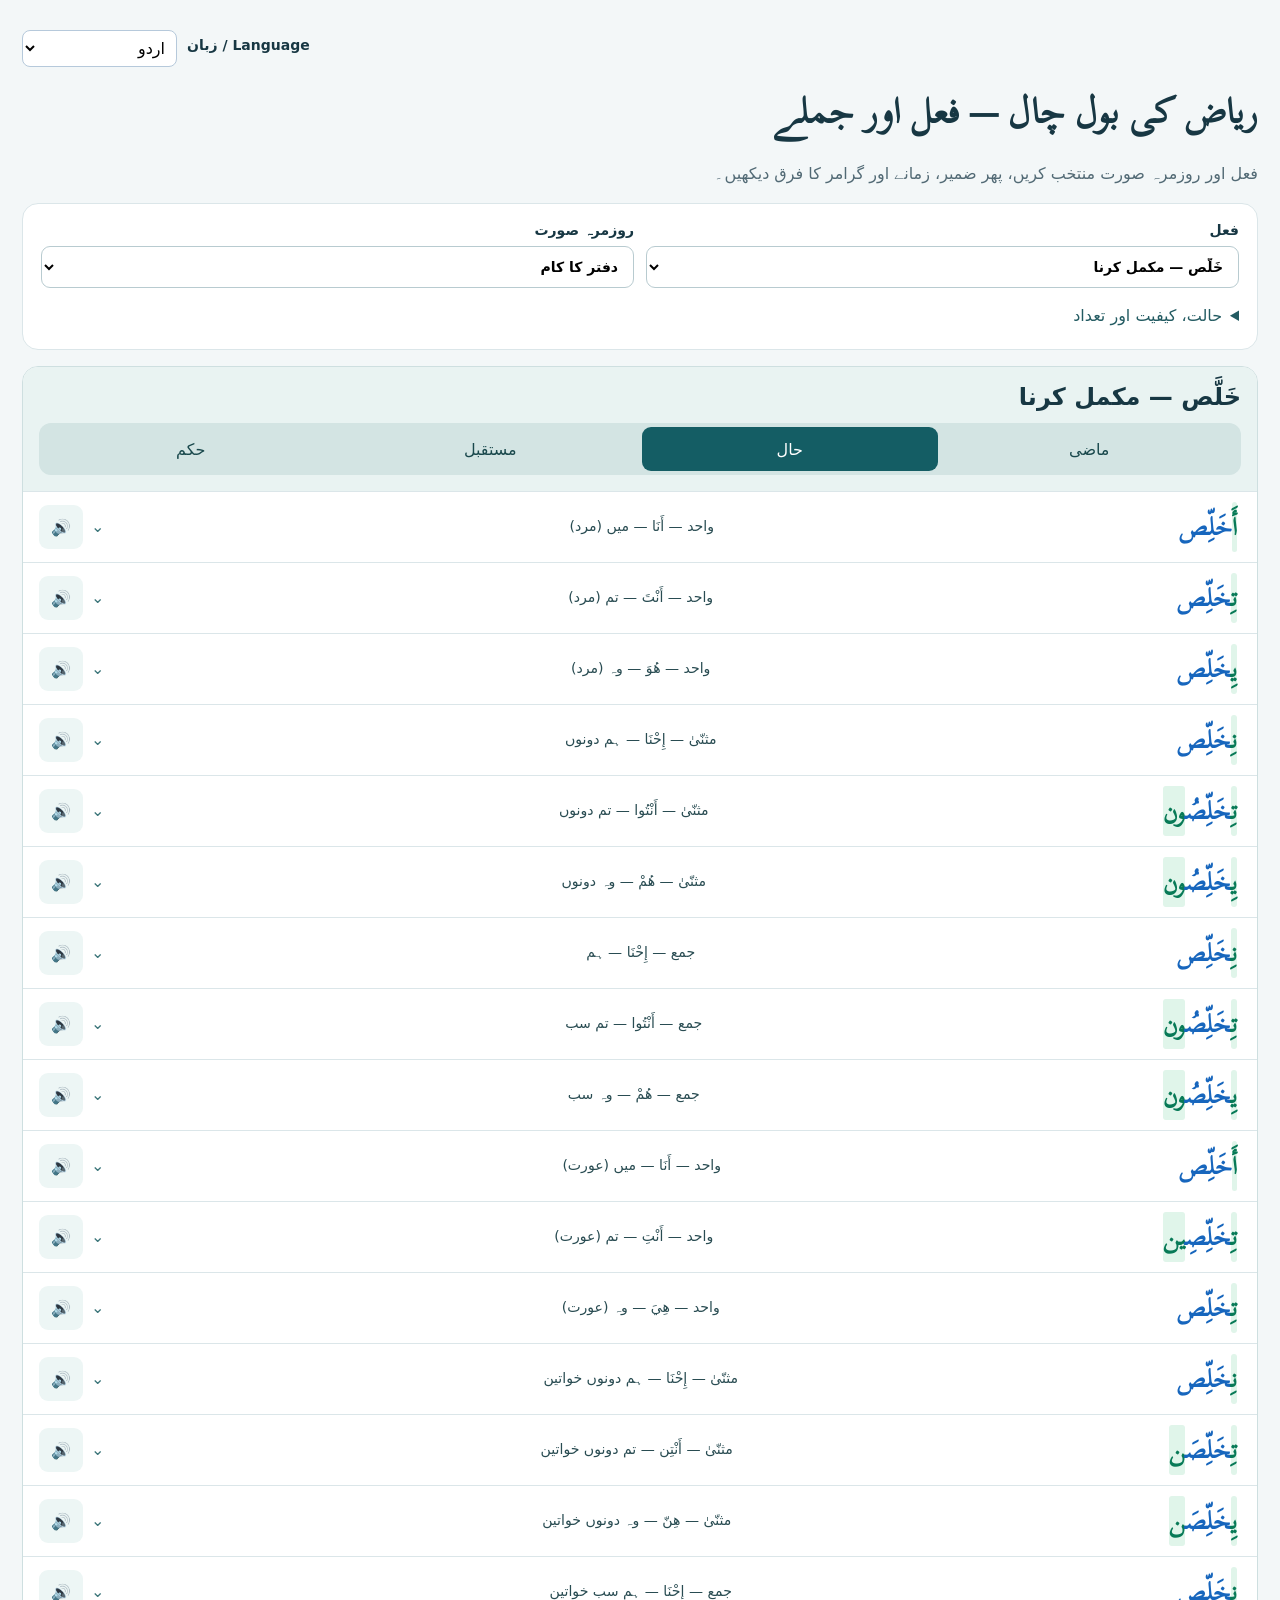
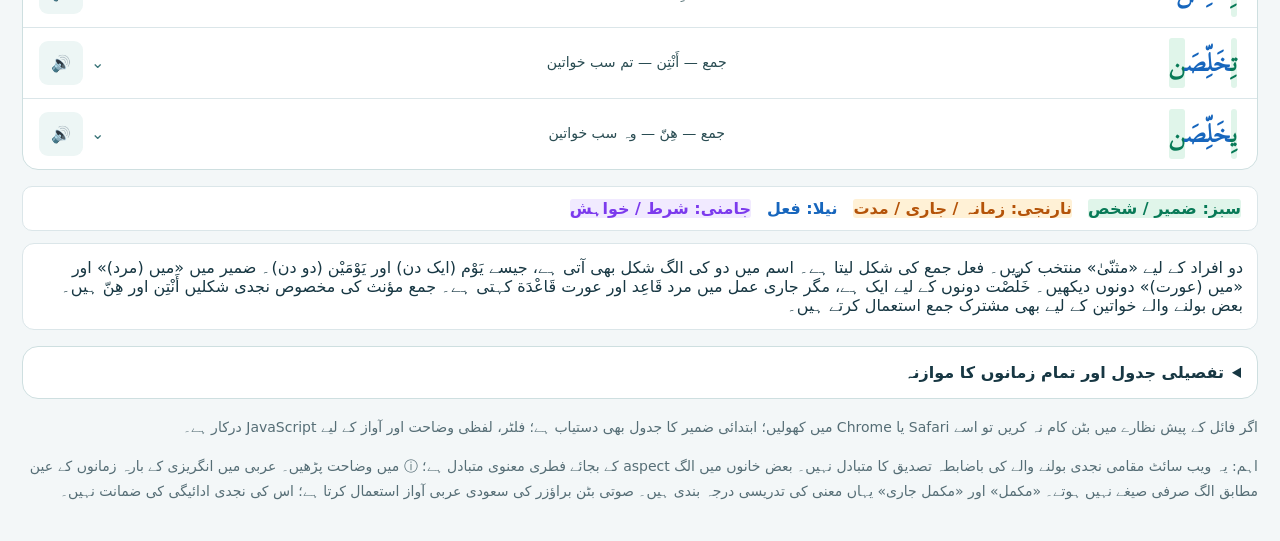
==== commit 64a0b341: "Add mobile tense tabs and expandable Najdi pronoun examples" ====
--- a/index.html
+++ b/index.html
@@ -211,7 +211,7 @@
  #referenceTable .reference-number th{font-size:12px}
  #referenceTable #referenceHeadings th{font-size:13px}
 }
-</style></head><body><main><div class="language-top"><label>Language / زبان</label><select id="language"><option value="ur">اردو</option><option value="en">English</option></select></div><h1>ریاض کی بول چال — فعل اور جملے</h1><p class="sub">فعل اور روزمرہ صورت منتخب کریں، پھر ضمیر، زمانے اور گرامر کا فرق دیکھیں۔</p><section class="controls"><label>فعل<select id="verb"><option value="finish">خَلَّص — مکمل کرنا</option><option value="prepare">جَهَّز — تیار کرنا</option><option value="clean">نَظَّف — صاف کرنا</option><option value="go">رَاح — جانا</option><option value="back">رِجَع — واپس آنا</option></select></label><label>روزمرہ صورت<select id="scenario"></select></label><label>تعداد<select id="number"><option value="all">تمام تعداد</option><option value="singular">واحد (ایک)</option><option value="dual">مثنّیٰ (دو)</option><option value="plural">جمع (تین یا زیادہ)</option></select></label><label>ضمیر<select id="person"><option value="0">أَنَا — میں</option><option value="1">أَنْتَ — تم (مرد)</option><option value="2">أَنْتِ — تم (عورت)</option><option value="3">هُوَ — وہ (مرد)</option><option value="4">هِيَ — وہ (عورت)</option><option value="5">إِحْنَا — ہم</option><option value="6">أَنْتُوا — تم سب</option><option value="7">هُمْ — وہ سب</option></select></label><label>حالت<select id="condition"><option value="all">تمام 12 حالتیں</option><option value="مثبت">مثبت</option><option value="نفی">نفی</option><option value="سوال">سوال</option><option value="شرط">شرط</option><option value="خواہش">خواہش</option><option value="استطاعت">استطاعت</option><option value="مجبوری">مجبوری</option><option value="اجازت">اجازت</option><option value="احتمال">احتمال</option><option value="ابھی تک نہیں">ابھی تک نہیں</option><option value="عمل جاری">عمل جاری</option><option value="پہلے ہی">پہلے ہی</option></select></label><label>معلوم / مجہول<select id="scope"><option value="both">دونوں ساختیں</option><option value="active">Active — معلوم</option><option value="nonagent">Passive meaning — نتیجہ / غیر متعین فاعل</option></select></label><label>زمانہ<select id="tense"><option value="all">تمام زمانے</option><option value="past">ماضی</option><option value="present">حال</option><option value="future">مستقبل</option></select></label><label>کیفیت<select id="aspect"><option value="all">تمام کیفیات</option><option value="simple">سادہ (Simple)</option><option value="continuous">جاری (Continuous)</option><option value="perfect">مکمل (Perfect)</option><option value="perfectContinuous">مکمل جاری (Perfect Continuous)</option></select></label><label>قطاریں<select id="detail"><option value="compact">یکساں مثالیں ایک بار</option><option value="full">تمام کیفیتوں کا جدول</option></select></label></section><div class="legend"><span class="person-mark">سبز: ضمیر / شخص</span><span class="tense-mark">نارنجی: زمانہ / جاری / مدت</span><span class="verb-root">نیلا: فعل</span><span class="condition-mark">جامنی: شرط / خواہش</span></div><div class="info" id="note">دو افراد کے لیے «مثنّیٰ» منتخب کریں۔ فعل جمع کی شکل لیتا ہے۔ اسم میں دو کی الگ شکل بھی آتی ہے، جیسے يَوْم (ایک دن) اور يَوْمَيْن (دو دن)۔ ضمیر میں «میں (مرد)» اور «میں (عورت)» دونوں دیکھیں۔ خَلَّصْت دونوں کے لیے ایک ہے، مگر جاری عمل میں مرد قَاعِد اور عورت قَاعْدَة کہتی ہے۔ جمع مؤنث کی مخصوص نجدی شکلیں أَنْتِن اور هِنّ ہیں۔ بعض بولنے والے خواتین کے لیے بھی مشترک جمع استعمال کرتے ہیں۔</div><div id="audioStatus" role="status" aria-live="polite"></div><section class="word-panel" id="wordPanel" hidden><button class="word-close" id="close">×</button><div class="word-label">منتخب لفظ — اسی جملے کے سیاق میں</div><div class="word-title" id="wordTitle"></div><div class="word-meaning" id="wordMeaning"></div><div class="word-grammar" id="wordGrammar"></div><hr><div class="word-sentence" id="wordSentence"></div><div class="word-sentence-ur" id="wordSentenceUr"></div><div id="panelOrder"></div></section><section id="verbReference" aria-labelledby="referenceTitle"><h2 id="referenceTitle">منتخب فعل — تمام ضمیروں کی گردان</h2><p class="note">صرف مثبت سادہ گردان: دائیں طرف ضمیر، پھر حال، ماضی اور مستقبل۔ مرد اور عورت کے الگ حصوں میں واحد، مثنّیٰ اور جمع ہیں۔ یہ جدول جملوں کے فلٹرز سے الگ ہے۔ ضمیر پر دبائیں تو نیچے اس کا استعمال دیکھیں۔</p><p class="note">نتیجہ / غیر متعین فاعل کی ساخت میں فاعل منتخب شخص نہیں ہوتا، اس لیے وہ ہر ضمیر کے ساتھ دہرائی نہیں جاتی۔ مثنّیٰ کی شکلیں نجدی بول چال کے مطابق جمع کی گردان استعمال کرتی ہیں۔</p><p id="referenceCount" role="status"></p><div class="tablewrap"><table id="referenceTable"><thead><tr id="referenceHeadings"></tr></thead><tbody id="referenceRows"></tbody></table></div></section><h2>منتخب ضمیر — جملوں میں استعمال</h2><div class="tablewrap"><table id="exampleTable"><colgroup id="columns"><col style="width:8%"><col style="width:11%"><col style="width:9%"><col style="width:24%"><col style="width:24%"><col style="width:24%"></colgroup><thead><tr id="headings"><th>حالت</th><th>صیغہ</th><th>قسم</th><th>ماضی</th><th>حال</th><th>مستقبل</th></tr></thead><tbody id="rows"><tr data-condition="مثبت" data-voice="معلوم" data-aspect="سادہ"><td class="kind" rowspan="8">مثبت</td><td class="voice-label" rowspan="4">معلوم</td><td class="aspect-label">سادہ</td><td data-tense="ماضی" class="tense-cell"><div class="arabic" lang="ar-SA"><button class="word-tap" dir="rtl" type="button"><span class="verb-root">خَلَّصْ</span><span class="person-mark">ت</span></button> <button class="word-tap" dir="rtl" type="button"><span class="grammar-mark">الشُّغْل</span></button> <button class="word-tap" dir="rtl" type="button"><span class="tense-mark">أَمْس</span></button></div><div class="translation">میں نے کل کام مکمل کیا</div><button class="speak-btn">🔊 سنیں</button><button class="speak-btn grammar-trigger">گرامر</button><button class="speak-btn copy-btn" type="button">فقرہ کاپی کریں</button></td><td data-tense="حال" class="tense-cell"><div class="arabic" lang="ar-SA"><button class="word-tap" dir="rtl" type="button"><span class="person-mark">أَ</span><span class="verb-root">خَلِّص</span></button> <button class="word-tap" dir="rtl" type="button"><span class="grammar-mark">الشُّغْل</span></button> <button class="word-tap" dir="rtl" type="button"><span class="tense-mark">كُلّ</span></button> <button class="word-tap" dir="rtl" type="button"><span class="tense-mark">يَوْم</span></button></div><div class="translation">میں روز کام مکمل کرتا ہوں</div><button class="speak-btn">🔊 سنیں</button><button class="speak-btn grammar-trigger">گرامر</button><button class="speak-btn copy-btn" type="button">فقرہ کاپی کریں</button></td><td data-tense="مستقبل" class="tense-cell"><div class="arabic" lang="ar-SA"><button class="word-tap" dir="rtl" type="button"><span class="tense-mark">بُكْرَة</span></button> <button class="word-tap" dir="rtl" type="button"><span class="tense-mark">بَ</span><span class="verb-root">خَلِّص</span></button> <button class="word-tap" dir="rtl" type="button"><span class="grammar-mark">الشُّغْل</span></button></div><div class="translation">میں کل کام مکمل کروں گا</div><button class="speak-btn">🔊 سنیں</button><button class="speak-btn grammar-trigger">گرامر</button><button class="speak-btn copy-btn" type="button">فقرہ کاپی کریں</button></td></tr><tr data-condition="مثبت" data-voice="معلوم" data-aspect="جاری"><td class="aspect-label">جاری</td><td data-tense="ماضی" class="tense-cell"><div class="arabic" lang="ar-SA"><button class="word-tap" dir="rtl" type="button"><span class="tense-mark">كُنْ</span><span class="person-mark">ت</span></button> <button class="word-tap" dir="rtl" type="button"><span class="tense-mark">قَاعِد</span></button> <button class="word-tap" dir="rtl" type="button"><span class="person-mark">أَ</span><span class="verb-root">خَلِّص</span></button> <button class="word-tap" dir="rtl" type="button"><span class="grammar-mark">الشُّغْل</span></button></div><div class="translation">میں کام مکمل کر رہا تھا</div><button class="speak-btn">🔊 سنیں</button><button class="speak-btn grammar-trigger">گرامر</button><button class="speak-btn copy-btn" type="button">فقرہ کاپی کریں</button></td><td data-tense="حال" class="tense-cell"><div class="arabic" lang="ar-SA"><button class="word-tap" dir="rtl" type="button"><span class="tense-mark">قَاعِد</span></button> <button class="word-tap" dir="rtl" type="button"><span class="person-mark">أَ</span><span class="verb-root">خَلِّص</span></button> <button class="word-tap" dir="rtl" type="button"><span class="grammar-mark">الشُّغْل</span></button> <button class="word-tap" dir="rtl" type="button"><span class="tense-mark">الْحِين</span></button></div><div class="translation">ابھی میں کام مکمل کر رہا ہوں</div><button class="speak-btn">🔊 سنیں</button><button class="speak-btn grammar-trigger">گرامر</button><button class="speak-btn copy-btn" type="button">فقرہ کاپی کریں</button></td><td data-tense="مستقبل" class="tense-cell"><div class="arabic" lang="ar-SA"><button class="word-tap" dir="rtl" type="button"><span class="tense-mark">بُكْرَة</span></button> <button class="word-tap" dir="rtl" type="button"><span class="tense-mark">هَالْوَقْت</span></button> <button class="word-tap" dir="rtl" type="button"><span class="tense-mark">بَ</span><span class="tense-mark">كُون</span></button> <button class="word-tap" dir="rtl" type="button"><span class="tense-mark">قَاعِد</span></button> <button class="word-tap" dir="rtl" type="button"><span class="person-mark">أَ</span><span class="verb-root">خَلِّص</span></button> <button class="word-tap" dir="rtl" type="button"><span class="grammar-mark">الشُّغْل</span></button></div><div class="translation">کل اس وقت میں کام مکمل کر رہا ہوں گا</div><button class="speak-btn">🔊 سنیں</button><button class="speak-btn grammar-trigger">گرامر</button><button class="speak-btn copy-btn" type="button">فقرہ کاپی کریں</button></td></tr><tr data-condition="مثبت" data-voice="معلوم" data-aspect="مکمل"><td class="aspect-label">مکمل</td><td data-tense="ماضی" class="tense-cell"><div class="arabic" lang="ar-SA"><button class="word-tap" dir="rtl" type="button"><span class="tense-mark">وَقْتَهَا</span></button> <button class="word-tap" dir="rtl" type="button"><span class="tense-mark">كُنْ</span><span class="person-mark">ت</span></button> <button class="word-tap" dir="rtl" type="button"><span class="verb-root">خَلَّصْ</span><span class="person-mark">ت</span></button> <button class="word-tap" dir="rtl" type="button"><span class="grammar-mark">الشُّغْل</span></button></div><div class="translation">اس وقت تک میں کام مکمل کر چکا تھا</div><button class="speak-btn">🔊 سنیں</button><button class="speak-btn grammar-trigger">گرامر</button><button class="speak-btn copy-btn" type="button">فقرہ کاپی کریں</button></td><td data-tense="حال" class="tense-cell"><div class="arabic" lang="ar-SA"><button class="word-tap" dir="rtl" type="button"><span class="verb-root">خَلَّصْ</span><span class="person-mark">ت</span></button> <button class="word-tap" dir="rtl" type="button"><span class="grammar-mark">الشُّغْل</span></button> <button class="word-tap" dir="rtl" type="button"><span class="tense-mark">خَلَاص</span></button></div><div class="translation">میں کام مکمل کر چکا ہوں</div><button class="speak-btn">🔊 سنیں</button><button class="speak-btn grammar-trigger">گرامر</button><button class="speak-btn copy-btn" type="button">فقرہ کاپی کریں</button></td><td data-tense="مستقبل" class="tense-cell"><div class="arabic" lang="ar-SA"><button class="word-tap" dir="rtl" type="button"><span class="tense-mark">بُكْرَة</span></button> <button class="word-tap" dir="rtl" type="button"><span class="tense-mark">هَالْوَقْت</span></button> <button class="word-tap" dir="rtl" type="button"><span class="tense-mark">بَ</span><span class="tense-mark">كُون</span></button> <button class="word-tap" dir="rtl" type="button"><span class="verb-root">خَلَّصْ</span><span class="person-mark">ت</span></button> <button class="word-tap" dir="rtl" type="button"><span class="grammar-mark">الشُّغْل</span></button></div><div class="translation">کل اس وقت تک میں کام مکمل کر چکا ہوں گا</div><button class="speak-btn">🔊 سنیں</button><button class="speak-btn grammar-trigger">گرامر</button><button class="speak-btn copy-btn" type="button">فقرہ کاپی کریں</button></td></tr><tr data-condition="مثبت" data-voice="معلوم" data-aspect="مکمل جاری"><td class="aspect-label">مکمل جاری</td><td data-tense="ماضی" class="tense-cell"><div class="arabic" lang="ar-SA"><button class="word-tap" dir="rtl" type="button"><span class="tense-mark">وَقْتَهَا</span></button> <button class="word-tap" dir="rtl" type="button"><span class="tense-mark">صَار</span></button> <button class="word-tap" dir="rtl" type="button"><span class="grammar-mark">لِ</span><span class="person-mark">ي</span></button> <button class="word-tap" dir="rtl" type="button"><span class="tense-mark">سَاعَة</span></button> <button class="word-tap" dir="rtl" type="button"><span class="grammar-mark">وَ</span><span class="person-mark">أَنَا</span></button> <button class="word-tap" dir="rtl" type="button"><span class="person-mark">أَ</span><span class="verb-root">خَلِّص</span></button> <button class="word-tap" dir="rtl" type="button"><span class="grammar-mark">الشُّغْل</span></button></div><div class="translation">اس وقت میں ایک گھنٹے سے کام مکمل کرنے میں مصروف تھا</div><button class="speak-btn">🔊 سنیں</button><button class="speak-btn grammar-trigger">گرامر</button><button class="speak-btn copy-btn" type="button">فقرہ کاپی کریں</button><div class="aspect-caution">ⓘ مدت اور جاری کوشش: یہ انگریزی Perfect Continuous کا لفظ بہ لفظ صیغہ نہیں۔</div></td><td data-tense="حال" class="tense-cell"><div class="arabic" lang="ar-SA"><button class="word-tap" dir="rtl" type="button"><span class="grammar-mark">لِ</span><span class="person-mark">ي</span></button> <button class="word-tap" dir="rtl" type="button"><span class="tense-mark">سَاعَة</span></button> <button class="word-tap" dir="rtl" type="button"><span class="grammar-mark">وَ</span><span class="person-mark">أَنَا</span></button> <button class="word-tap" dir="rtl" type="button"><span class="person-mark">أَ</span><span class="verb-root">خَلِّص</span></button> <button class="word-tap" dir="rtl" type="button"><span class="grammar-mark">الشُّغْل</span></button></div><div class="translation">میں ایک گھنٹے سے کام مکمل کرنے میں مصروف ہوں</div><button class="speak-btn">🔊 سنیں</button><button class="speak-btn grammar-trigger">گرامر</button><button class="speak-btn copy-btn" type="button">فقرہ کاپی کریں</button><div class="aspect-caution">ⓘ مدت اور جاری کوشش: یہ انگریزی Perfect Continuous کا لفظ بہ لفظ صیغہ نہیں۔</div></td><td data-tense="مستقبل" class="tense-cell"><div class="arabic" lang="ar-SA"><button class="word-tap" dir="rtl" type="button"><span class="tense-mark">بُكْرَة</span></button> <button class="word-tap" dir="rtl" type="button"><span class="tense-mark">هَالْوَقْت</span></button> <button class="word-tap" dir="rtl" type="button"><span class="tense-mark">بْ</span><span class="person-mark">يِ</span><span class="tense-mark">صِير</span></button> <button class="word-tap" dir="rtl" type="button"><span class="grammar-mark">لِ</span><span class="person-mark">ي</span></button> <button class="word-tap" dir="rtl" type="button"><span class="tense-mark">سَاعَتَيْن</span></button> <button class="word-tap" dir="rtl" type="button"><span class="grammar-mark">وَ</span><span class="person-mark">أَنَا</span></button> <button class="word-tap" dir="rtl" type="button"><span class="person-mark">أَ</span><span class="verb-root">خَلِّص</span></button> <button class="word-tap" dir="rtl" type="button"><span class="grammar-mark">الشُّغْل</span></button></div><div class="translation">کل اس وقت میں دو گھنٹے سے کام مکمل کرنے میں مصروف ہوں گا</div><button class="speak-btn">🔊 سنیں</button><button class="speak-btn grammar-trigger">گرامر</button><button class="speak-btn copy-btn" type="button">فقرہ کاپی کریں</button><div class="aspect-caution">ⓘ مدت اور جاری کوشش: یہ انگریزی Perfect Continuous کا لفظ بہ لفظ صیغہ نہیں۔</div></td></tr><tr data-condition="مثبت" data-voice="نتیجہ / فاعل غیر متعین" data-aspect="سادہ"><td class="voice-label" rowspan="4">نتیجہ / فاعل غیر متعین</td><td class="aspect-label">سادہ</td><td data-tense="ماضی" class="tense-cell"><div class="arabic" lang="ar-SA"><button class="word-tap" dir="rtl" type="button"><span class="grammar-mark">الشُّغْل</span></button> <button class="word-tap" dir="rtl" type="button"><span class="verb-root">خَلَص</span></button> <button class="word-tap" dir="rtl" type="button"><span class="tense-mark">أَمْس</span></button></div><div class="translation">کام کل مکمل ہو گیا</div><button class="speak-btn">🔊 سنیں</button><button class="speak-btn grammar-trigger">گرامر</button><button class="speak-btn copy-btn" type="button">فقرہ کاپی کریں</button><div class="aspect-caution">ⓘ یہاں منتخب ضمیر کے بجائے «الشغل» یا غیر متعین لوگ موضوع ہیں؛ یہ مثال آٹھوں ضمیروں کے لیے مشترک ہے۔</div></td><td data-tense="حال" class="tense-cell"><div class="arabic" lang="ar-SA"><button class="word-tap" dir="rtl" type="button"><span class="grammar-mark">الشُّغْل</span></button> <button class="word-tap" dir="rtl" type="button"><span class="person-mark">يِ</span><span class="verb-root">خْلَص</span></button> <button class="word-tap" dir="rtl" type="button"><span class="tense-mark">كُلّ</span></button> <button class="word-tap" dir="rtl" type="button"><span class="tense-mark">يَوْم</span></button></div><div class="translation">کام روز مکمل ہوتا ہے</div><button class="speak-btn">🔊 سنیں</button><button class="speak-btn grammar-trigger">گرامر</button><button class="speak-btn copy-btn" type="button">فقرہ کاپی کریں</button><div class="aspect-caution">ⓘ یہاں منتخب ضمیر کے بجائے «الشغل» یا غیر متعین لوگ موضوع ہیں؛ یہ مثال آٹھوں ضمیروں کے لیے مشترک ہے۔</div></td><td data-tense="مستقبل" class="tense-cell"><div class="arabic" lang="ar-SA"><button class="word-tap" dir="rtl" type="button"><span class="grammar-mark">الشُّغْل</span></button> <button class="word-tap" dir="rtl" type="button"><span class="tense-mark">بْ</span><span class="person-mark">يِ</span><span class="verb-root">خْلَص</span></button> <button class="word-tap" dir="rtl" type="button"><span class="tense-mark">بُكْرَة</span></button></div><div class="translation">کام کل مکمل ہو جائے گا</div><button class="speak-btn">🔊 سنیں</button><button class="speak-btn grammar-trigger">گرامر</button><button class="speak-btn copy-btn" type="button">فقرہ کاپی کریں</button><div class="aspect-caution">ⓘ یہاں منتخب ضمیر کے بجائے «الشغل» یا غیر متعین لوگ موضوع ہیں؛ یہ مثال آٹھوں ضمیروں کے لیے مشترک ہے۔</div></td></tr><tr data-condition="مثبت" data-voice="نتیجہ / فاعل غیر متعین" data-aspect="جاری"><td class="aspect-label">جاری</td><td data-tense="ماضی" class="tense-cell"><div class="arabic" lang="ar-SA"><button class="word-tap" dir="rtl" type="button"><span class="tense-mark">أَمْس</span></button> <button class="word-tap" dir="rtl" type="button"><span class="tense-mark">كَانُ</span><span class="person-mark">وا</span></button> <button class="word-tap" dir="rtl" type="button"><span class="tense-mark">قَاعْدِ</span><span class="person-mark">ين</span></button> <button class="word-tap" dir="rtl" type="button"><span class="person-mark">يِ</span><span class="verb-root">خَلِّصُ</span><span class="person-mark">ون</span></button> <button class="word-tap" dir="rtl" type="button"><span class="grammar-mark">الشُّغْل</span></button></div><div class="translation">کل لوگ کام مکمل کر رہے تھے (کون لوگ، واضح نہیں)</div><button class="speak-btn">🔊 سنیں</button><button class="speak-btn grammar-trigger">گرامر</button><button class="speak-btn copy-btn" type="button">فقرہ کاپی کریں</button><div class="aspect-caution">ⓘ یہاں منتخب ضمیر کے بجائے «الشغل» یا غیر متعین لوگ موضوع ہیں؛ یہ مثال آٹھوں ضمیروں کے لیے مشترک ہے۔</div></td><td data-tense="حال" class="tense-cell"><div class="arabic" lang="ar-SA"><button class="word-tap" dir="rtl" type="button"><span class="tense-mark">قَاعْدِ</span><span class="person-mark">ين</span></button> <button class="word-tap" dir="rtl" type="button"><span class="person-mark">يِ</span><span class="verb-root">خَلِّصُ</span><span class="person-mark">ون</span></button> <button class="word-tap" dir="rtl" type="button"><span class="grammar-mark">الشُّغْل</span></button> <button class="word-tap" dir="rtl" type="button"><span class="tense-mark">الْحِين</span></button></div><div class="translation">ابھی لوگ کام مکمل کر رہے ہیں (کون لوگ، واضح نہیں)</div><button class="speak-btn">🔊 سنیں</button><button class="speak-btn grammar-trigger">گرامر</button><button class="speak-btn copy-btn" type="button">فقرہ کاپی کریں</button><div class="aspect-caution">ⓘ یہاں منتخب ضمیر کے بجائے «الشغل» یا غیر متعین لوگ موضوع ہیں؛ یہ مثال آٹھوں ضمیروں کے لیے مشترک ہے۔</div></td><td data-tense="مستقبل" class="tense-cell"><div class="arabic" lang="ar-SA"><button class="word-tap" dir="rtl" type="button"><span class="tense-mark">بُكْرَة</span></button> <button class="word-tap" dir="rtl" type="button"><span class="tense-mark">هَالْوَقْت</span></button> <button class="word-tap" dir="rtl" type="button"><span class="tense-mark">بْ</span><span class="person-mark">يِ</span><span class="tense-mark">كُونُ</span><span class="person-mark">ون</span></button> <button class="word-tap" dir="rtl" type="button"><span class="tense-mark">قَاعْدِ</span><span class="person-mark">ين</span></button> <button class="word-tap" dir="rtl" type="button"><span class="person-mark">يِ</span><span class="verb-root">خَلِّصُ</span><span class="person-mark">ون</span></button> <button class="word-tap" dir="rtl" type="button"><span class="grammar-mark">الشُّغْل</span></button></div><div class="translation">کل اس وقت لوگ کام مکمل کر رہے ہوں گے (فاعل متعین نہیں)</div><button class="speak-btn">🔊 سنیں</button><button class="speak-btn grammar-trigger">گرامر</button><button class="speak-btn copy-btn" type="button">فقرہ کاپی کریں</button><div class="aspect-caution">ⓘ یہاں منتخب ضمیر کے بجائے «الشغل» یا غیر متعین لوگ موضوع ہیں؛ یہ مثال آٹھوں ضمیروں کے لیے مشترک ہے۔</div></td></tr><tr data-condition="مثبت" data-voice="نتیجہ / فاعل غیر متعین" data-aspect="مکمل"><td class="aspect-label">مکمل</td><td data-tense="ماضی" class="tense-cell"><div class="arabic" lang="ar-SA"><button class="word-tap" dir="rtl" type="button"><span class="tense-mark">وَقْتَهَا</span></button> <button class="word-tap" dir="rtl" type="button"><span class="grammar-mark">الشُّغْل</span></button> <button class="word-tap" dir="rtl" type="button"><span class="tense-mark">كَان</span></button> <button class="word-tap" dir="rtl" type="button"><span class="verb-root">خَالِص</span></button></div><div class="translation">اس وقت کام پہلے ہی مکمل تھا</div><button class="speak-btn">🔊 سنیں</button><button class="speak-btn grammar-trigger">گرامر</button><button class="speak-btn copy-btn" type="button">فقرہ کاپی کریں</button><div class="aspect-caution">ⓘ یہاں منتخب ضمیر کے بجائے «الشغل» یا غیر متعین لوگ موضوع ہیں؛ یہ مثال آٹھوں ضمیروں کے لیے مشترک ہے۔</div></td><td data-tense="حال" class="tense-cell"><div class="arabic" lang="ar-SA"><button class="word-tap" dir="rtl" type="button"><span class="grammar-mark">الشُّغْل</span></button> <button class="word-tap" dir="rtl" type="button"><span class="verb-root">خَلَص</span></button> <button class="word-tap" dir="rtl" type="button"><span class="tense-mark">خَلَاص</span></button></div><div class="translation">کام مکمل ہو چکا ہے</div><button class="speak-btn">🔊 سنیں</button><button class="speak-btn grammar-trigger">گرامر</button><button class="speak-btn copy-btn" type="button">فقرہ کاپی کریں</button><div class="aspect-caution">ⓘ یہاں منتخب ضمیر کے بجائے «الشغل» یا غیر متعین لوگ موضوع ہیں؛ یہ مثال آٹھوں ضمیروں کے لیے مشترک ہے۔</div></td><td data-tense="مستقبل" class="tense-cell"><div class="arabic" lang="ar-SA"><button class="word-tap" dir="rtl" type="button"><span class="tense-mark">بُكْرَة</span></button> <button class="word-tap" dir="rtl" type="button"><span class="tense-mark">هَالْوَقْت</span></button> <button class="word-tap" dir="rtl" type="button"><span class="grammar-mark">الشُّغْل</span></button> <button class="word-tap" dir="rtl" type="button"><span class="tense-mark">بْ</span><span class="person-mark">يِ</span><span class="tense-mark">كُون</span></button> <button class="word-tap" dir="rtl" type="button"><span class="verb-root">خَالِص</span></button></div><div class="translation">کل اس وقت تک کام مکمل ہو چکا ہوگا</div><button class="speak-btn">🔊 سنیں</button><button class="speak-btn grammar-trigger">گرامر</button><button class="speak-btn copy-btn" type="button">فقرہ کاپی کریں</button><div class="aspect-caution">ⓘ یہاں منتخب ضمیر کے بجائے «الشغل» یا غیر متعین لوگ موضوع ہیں؛ یہ مثال آٹھوں ضمیروں کے لیے مشترک ہے۔</div></td></tr><tr data-condition="مثبت" data-voice="نتیجہ / فاعل غیر متعین" data-aspect="مکمل جاری"><td class="aspect-label">مکمل جاری</td><td data-tense="ماضی" class="tense-cell"><div class="arabic" lang="ar-SA"><button class="word-tap" dir="rtl" type="button"><span class="tense-mark">وَقْتَهَا</span></button> <button class="word-tap" dir="rtl" type="button"><span class="tense-mark">صَار</span></button> <button class="word-tap" dir="rtl" type="button"><span class="grammar-mark">لَ</span><span class="person-mark">هُمْ</span></button> <button class="word-tap" dir="rtl" type="button"><span class="tense-mark">سَاعَة</span></button> <button class="word-tap" dir="rtl" type="button"><span class="grammar-mark">وَ</span><span class="person-mark">هُمْ</span></button> <button class="word-tap" dir="rtl" type="button"><span class="person-mark">يِ</span><span class="verb-root">خَلِّصُ</span><span class="person-mark">ون</span></button> <button class="word-tap" dir="rtl" type="button"><span class="grammar-mark">الشُّغْل</span></button></div><div class="translation">اس وقت لوگ ایک گھنٹے سے کام مکمل کر رہے تھے</div><button class="speak-btn">🔊 سنیں</button><button class="speak-btn grammar-trigger">گرامر</button><button class="speak-btn copy-btn" type="button">فقرہ کاپی کریں</button><div class="aspect-caution">ⓘ یہاں منتخب ضمیر کے بجائے «الشغل» یا غیر متعین لوگ موضوع ہیں؛ یہ مثال آٹھوں ضمیروں کے لیے مشترک ہے۔</div><div class="aspect-caution">ⓘ مدت اور جاری کوشش: یہ انگریزی Perfect Continuous کا لفظ بہ لفظ صیغہ نہیں۔</div></td><td data-tense="حال" class="tense-cell"><div class="arabic" lang="ar-SA"><button class="word-tap" dir="rtl" type="button"><span class="grammar-mark">لَ</span><span class="person-mark">هُمْ</span></button> <button class="word-tap" dir="rtl" type="button"><span class="tense-mark">سَاعَة</span></button> <button class="word-tap" dir="rtl" type="button"><span class="grammar-mark">وَ</span><span class="person-mark">هُمْ</span></button> <button class="word-tap" dir="rtl" type="button"><span class="person-mark">يِ</span><span class="verb-root">خَلِّصُ</span><span class="person-mark">ون</span></button> <button class="word-tap" dir="rtl" type="button"><span class="grammar-mark">الشُّغْل</span></button></div><div class="translation">لوگ ایک گھنٹے سے کام مکمل کر رہے ہیں</div><button class="speak-btn">🔊 سنیں</button><button class="speak-btn grammar-trigger">گرامر</button><button class="speak-btn copy-btn" type="button">فقرہ کاپی کریں</button><div class="aspect-caution">ⓘ یہاں منتخب ضمیر کے بجائے «الشغل» یا غیر متعین لوگ موضوع ہیں؛ یہ مثال آٹھوں ضمیروں کے لیے مشترک ہے۔</div><div class="aspect-caution">ⓘ مدت اور جاری کوشش: یہ انگریزی Perfect Continuous کا لفظ بہ لفظ صیغہ نہیں۔</div></td><td data-tense="مستقبل" class="tense-cell"><div class="arabic" lang="ar-SA"><button class="word-tap" dir="rtl" type="button"><span class="tense-mark">بُكْرَة</span></button> <button class="word-tap" dir="rtl" type="button"><span class="tense-mark">هَالْوَقْت</span></button> <button class="word-tap" dir="rtl" type="button"><span class="tense-mark">بْ</span><span class="person-mark">يِ</span><span class="tense-mark">صِير</span></button> <button class="word-tap" dir="rtl" type="button"><span class="grammar-mark">لَ</span><span class="person-mark">هُمْ</span></button> <button class="word-tap" dir="rtl" type="button"><span class="tense-mark">سَاعَتَيْن</span></button> <button class="word-tap" dir="rtl" type="button"><span class="grammar-mark">وَ</span><span class="person-mark">هُمْ</span></button> <button class="word-tap" dir="rtl" type="button"><span class="person-mark">يِ</span><span class="verb-root">خَلِّصُ</span><span class="person-mark">ون</span></button> <button class="word-tap" dir="rtl" type="button"><span class="grammar-mark">الشُّغْل</span></button></div><div class="translation">کل اس وقت لوگ دو گھنٹے سے کام مکمل کر رہے ہوں گے</div><button class="speak-btn">🔊 سنیں</button><button class="speak-btn grammar-trigger">گرامر</button><button class="speak-btn copy-btn" type="button">فقرہ کاپی کریں</button><div class="aspect-caution">ⓘ یہاں منتخب ضمیر کے بجائے «الشغل» یا غیر متعین لوگ موضوع ہیں؛ یہ مثال آٹھوں ضمیروں کے لیے مشترک ہے۔</div><div class="aspect-caution">ⓘ مدت اور جاری کوشش: یہ انگریزی Perfect Continuous کا لفظ بہ لفظ صیغہ نہیں۔</div></td></tr><tr data-condition="نفی" data-voice="معلوم" data-aspect="سادہ"><td class="kind" rowspan="8">نفی</td><td class="voice-label" rowspan="4">معلوم</td><td class="aspect-label">سادہ</td><td data-tense="ماضی" class="tense-cell"><div class="arabic" lang="ar-SA"><button class="word-tap" dir="rtl" type="button"><span class="grammar-mark">مَا</span></button> <button class="word-tap" dir="rtl" type="button"><span class="verb-root">خَلَّصْ</span><span class="person-mark">ت</span></button> <button class="word-tap" dir="rtl" type="button"><span class="grammar-mark">الشُّغْل</span></button> <button class="word-tap" dir="rtl" type="button"><span class="tense-mark">أَمْس</span></button></div><div class="translation">میں نے کل کام مکمل نہیں کیا</div><button class="speak-btn">🔊 سنیں</button><button class="speak-btn grammar-trigger">گرامر</button><button class="speak-btn copy-btn" type="button">فقرہ کاپی کریں</button></td><td data-tense="حال" class="tense-cell"><div class="arabic" lang="ar-SA"><button class="word-tap" dir="rtl" type="button"><span class="grammar-mark">مَا</span></button> <button class="word-tap" dir="rtl" type="button"><span class="person-mark">أَ</span><span class="verb-root">خَلِّص</span></button> <button class="word-tap" dir="rtl" type="button"><span class="grammar-mark">الشُّغْل</span></button> <button class="word-tap" dir="rtl" type="button"><span class="tense-mark">كُلّ</span></button> <button class="word-tap" dir="rtl" type="button"><span class="tense-mark">يَوْم</span></button></div><div class="translation">میں روز کام مکمل نہیں کرتا ہوں</div><button class="speak-btn">🔊 سنیں</button><button class="speak-btn grammar-trigger">گرامر</button><button class="speak-btn copy-btn" type="button">فقرہ کاپی کریں</button></td><td data-tense="مستقبل" class="tense-cell"><div class="arabic" lang="ar-SA"><button class="word-tap" dir="rtl" type="button"><span class="tense-mark">بُكْرَة</span></button> <button class="word-tap" dir="rtl" type="button"><span class="grammar-mark">مَا</span></button> <button class="word-tap" dir="rtl" type="button"><span class="tense-mark">رَاح</span></button> <button class="word-tap" dir="rtl" type="button"><span class="person-mark">أَ</span><span class="verb-root">خَلِّص</span></button> <button class="word-tap" dir="rtl" type="button"><span class="grammar-mark">الشُّغْل</span></button></div><div class="translation">میں کل کام مکمل نہیں کروں گا</div><button class="speak-btn">🔊 سنیں</button><button class="speak-btn grammar-trigger">گرامر</button><button class="speak-btn copy-btn" type="button">فقرہ کاپی کریں</button></td></tr><tr data-condition="نفی" data-voice="معلوم" data-aspect="جاری"><td class="aspect-label">جاری</td><td data-tense="ماضی" class="tense-cell"><div class="arabic" lang="ar-SA"><button class="word-tap" dir="rtl" type="button"><span class="grammar-mark">مَا</span></button> <button class="word-tap" dir="rtl" type="button"><span class="tense-mark">كُنْ</span><span class="person-mark">ت</span></button> <button class="word-tap" dir="rtl" type="button"><span class="tense-mark">قَاعِد</span></button> <button class="word-tap" dir="rtl" type="button"><span class="person-mark">أَ</span><span class="verb-root">خَلِّص</span></button> <button class="word-tap" dir="rtl" type="button"><span class="grammar-mark">الشُّغْل</span></button></div><div class="translation">میں اس وقت کام مکمل نہیں کر رہا تھا</div><button class="speak-btn">🔊 سنیں</button><button class="speak-btn grammar-trigger">گرامر</button><button class="speak-btn copy-btn" type="button">فقرہ کاپی کریں</button></td><td data-tense="حال" class="tense-cell"><div class="arabic" lang="ar-SA"><button class="word-tap" dir="rtl" type="button"><span class="grammar-mark">مَا</span><span class="person-mark">نِي</span></button> <button class="word-tap" dir="rtl" type="button"><span class="tense-mark">قَاعِد</span></button> <button class="word-tap" dir="rtl" type="button"><span class="person-mark">أَ</span><span class="verb-root">خَلِّص</span></button> <button class="word-tap" dir="rtl" type="button"><span class="grammar-mark">الشُّغْل</span></button> <button class="word-tap" dir="rtl" type="button"><span class="tense-mark">الْحِين</span></button></div><div class="translation">میں ابھی کام مکمل نہیں کر رہا ہوں</div><button class="speak-btn">🔊 سنیں</button><button class="speak-btn grammar-trigger">گرامر</button><button class="speak-btn copy-btn" type="button">فقرہ کاپی کریں</button></td><td data-tense="مستقبل" class="tense-cell"><div class="arabic" lang="ar-SA"><button class="word-tap" dir="rtl" type="button"><span class="tense-mark">بُكْرَة</span></button> <button class="word-tap" dir="rtl" type="button"><span class="tense-mark">هَالْوَقْت</span></button> <button class="word-tap" dir="rtl" type="button"><span class="grammar-mark">مَا</span></button> <button class="word-tap" dir="rtl" type="button"><span class="tense-mark">رَاح</span></button> <button class="word-tap" dir="rtl" type="button"><span class="person-mark">أَ</span><span class="tense-mark">كُون</span></button> <button class="word-tap" dir="rtl" type="button"><span class="tense-mark">قَاعِد</span></button> <button class="word-tap" dir="rtl" type="button"><span class="person-mark">أَ</span><span class="verb-root">خَلِّص</span></button> <button class="word-tap" dir="rtl" type="button"><span class="grammar-mark">الشُّغْل</span></button></div><div class="translation">میں کل اس وقت کام مکمل نہیں کر رہا ہوں گا</div><button class="speak-btn">🔊 سنیں</button><button class="speak-btn grammar-trigger">گرامر</button><button class="speak-btn copy-btn" type="button">فقرہ کاپی کریں</button></td></tr><tr data-condition="نفی" data-voice="معلوم" data-aspect="مکمل"><td class="aspect-label">مکمل</td><td data-tense="ماضی" class="tense-cell"><div class="arabic" lang="ar-SA"><button class="word-tap" dir="rtl" type="button"><span class="tense-mark">وَقْتَهَا</span></button> <button class="word-tap" dir="rtl" type="button"><span class="grammar-mark">مَا</span></button> <button class="word-tap" dir="rtl" type="button"><span class="tense-mark">كُنْ</span><span class="person-mark">ت</span></button> <button class="word-tap" dir="rtl" type="button"><span class="verb-root">خَلَّصْ</span><span class="person-mark">ت</span></button> <button class="word-tap" dir="rtl" type="button"><span class="grammar-mark">الشُّغْل</span></button></div><div class="translation">اس وقت تک میں نے کام مکمل نہیں کیا تھا</div><button class="speak-btn">🔊 سنیں</button><button class="speak-btn grammar-trigger">گرامر</button><button class="speak-btn copy-btn" type="button">فقرہ کاپی کریں</button></td><td data-tense="حال" class="tense-cell"><div class="arabic" lang="ar-SA"><button class="word-tap" dir="rtl" type="button"><span class="tense-mark">لِلْحِين</span></button> <button class="word-tap" dir="rtl" type="button"><span class="grammar-mark">مَا</span></button> <button class="word-tap" dir="rtl" type="button"><span class="verb-root">خَلَّصْ</span><span class="person-mark">ت</span></button> <button class="word-tap" dir="rtl" type="button"><span class="grammar-mark">الشُّغْل</span></button></div><div class="translation">ابھی تک میں نے کام مکمل نہیں کیا</div><button class="speak-btn">🔊 سنیں</button><button class="speak-btn grammar-trigger">گرامر</button><button class="speak-btn copy-btn" type="button">فقرہ کاپی کریں</button></td><td data-tense="مستقبل" class="tense-cell"><div class="arabic" lang="ar-SA"><button class="word-tap" dir="rtl" type="button"><span class="tense-mark">بُكْرَة</span></button> <button class="word-tap" dir="rtl" type="button"><span class="tense-mark">هَالْوَقْت</span></button> <button class="word-tap" dir="rtl" type="button"><span class="grammar-mark">مَا</span></button> <button class="word-tap" dir="rtl" type="button"><span class="tense-mark">رَاح</span></button> <button class="word-tap" dir="rtl" type="button"><span class="person-mark">أَ</span><span class="tense-mark">كُون</span></button> <button class="word-tap" dir="rtl" type="button"><span class="verb-root">خَلَّصْ</span><span class="person-mark">ت</span></button> <button class="word-tap" dir="rtl" type="button"><span class="grammar-mark">الشُّغْل</span></button></div><div class="translation">کل اس وقت تک میں نے کام مکمل نہیں کیا ہوگا</div><button class="speak-btn">🔊 سنیں</button><button class="speak-btn grammar-trigger">گرامر</button><button class="speak-btn copy-btn" type="button">فقرہ کاپی کریں</button></td></tr><tr data-condition="نفی" data-voice="معلوم" data-aspect="مکمل جاری"><td class="aspect-label">مکمل جاری</td><td data-tense="ماضی" class="tense-cell"><div class="arabic" lang="ar-SA"><button class="word-tap" dir="rtl" type="button"><span class="tense-mark">وَقْتَهَا</span></button> <button class="word-tap" dir="rtl" type="button"><span class="grammar-mark">مَا</span></button> <button class="word-tap" dir="rtl" type="button"><span class="tense-mark">صَار</span></button> <button class="word-tap" dir="rtl" type="button"><span class="grammar-mark">لِ</span><span class="person-mark">ي</span></button> <button class="word-tap" dir="rtl" type="button"><span class="tense-mark">سَاعَة</span></button> <button class="word-tap" dir="rtl" type="button"><span class="grammar-mark">وَ</span><span class="person-mark">أَنَا</span></button> <button class="word-tap" dir="rtl" type="button"><span class="person-mark">أَ</span><span class="verb-root">خَلِّص</span></button> <button class="word-tap" dir="rtl" type="button"><span class="grammar-mark">الشُّغْل</span></button></div><div class="translation">اس وقت تک مجھے کام مکمل کرتے ہوئے ایک گھنٹہ پورا نہیں ہوا تھا</div><button class="speak-btn">🔊 سنیں</button><button class="speak-btn grammar-trigger">گرامر</button><button class="speak-btn copy-btn" type="button">فقرہ کاپی کریں</button><div class="aspect-caution">ⓘ مدت اور جاری کوشش: یہ انگریزی Perfect Continuous کا لفظ بہ لفظ صیغہ نہیں۔</div></td><td data-tense="حال" class="tense-cell"><div class="arabic" lang="ar-SA"><button class="word-tap" dir="rtl" type="button"><span class="tense-mark">لِلْحِين</span></button> <button class="word-tap" dir="rtl" type="button"><span class="grammar-mark">مَا</span></button> <button class="word-tap" dir="rtl" type="button"><span class="tense-mark">صَار</span></button> <button class="word-tap" dir="rtl" type="button"><span class="grammar-mark">لِ</span><span class="person-mark">ي</span></button> <button class="word-tap" dir="rtl" type="button"><span class="tense-mark">سَاعَة</span></button> <button class="word-tap" dir="rtl" type="button"><span class="grammar-mark">وَ</span><span class="person-mark">أَنَا</span></button> <button class="word-tap" dir="rtl" type="button"><span class="person-mark">أَ</span><span class="verb-root">خَلِّص</span></button> <button class="word-tap" dir="rtl" type="button"><span class="grammar-mark">الشُّغْل</span></button></div><div class="translation">ابھی تک مجھے کام مکمل کرتے ہوئے ایک گھنٹہ پورا نہیں ہوا ہے</div><button class="speak-btn">🔊 سنیں</button><button class="speak-btn grammar-trigger">گرامر</button><button class="speak-btn copy-btn" type="button">فقرہ کاپی کریں</button><div class="aspect-caution">ⓘ مدت اور جاری کوشش: یہ انگریزی Perfect Continuous کا لفظ بہ لفظ صیغہ نہیں۔</div></td><td data-tense="مستقبل" class="tense-cell"><div class="arabic" lang="ar-SA"><button class="word-tap" dir="rtl" type="button"><span class="tense-mark">بُكْرَة</span></button> <button class="word-tap" dir="rtl" type="button"><span class="tense-mark">هَالْوَقْت</span></button> <button class="word-tap" dir="rtl" type="button"><span class="grammar-mark">مَا</span></button> <button class="word-tap" dir="rtl" type="button"><span class="tense-mark">رَاح</span></button> <button class="word-tap" dir="rtl" type="button"><span class="person-mark">يِ</span><span class="tense-mark">صِير</span></button> <button class="word-tap" dir="rtl" type="button"><span class="grammar-mark">لِ</span><span class="person-mark">ي</span></button> <button class="word-tap" dir="rtl" type="button"><span class="tense-mark">سَاعَتَيْن</span></button> <button class="word-tap" dir="rtl" type="button"><span class="grammar-mark">وَ</span><span class="person-mark">أَنَا</span></button> <button class="word-tap" dir="rtl" type="button"><span class="person-mark">أَ</span><span class="verb-root">خَلِّص</span></button> <button class="word-tap" dir="rtl" type="button"><span class="grammar-mark">الشُّغْل</span></button></div><div class="translation">کل اس وقت تک مجھے کام مکمل کرتے ہوئے دو گھنٹے پورے نہیں ہوئے ہوں گے</div><button class="speak-btn">🔊 سنیں</button><button class="speak-btn grammar-trigger">گرامر</button><button class="speak-btn copy-btn" type="button">فقرہ کاپی کریں</button><div class="aspect-caution">ⓘ مدت اور جاری کوشش: یہ انگریزی Perfect Continuous کا لفظ بہ لفظ صیغہ نہیں۔</div></td></tr><tr data-condition="نفی" data-voice="نتیجہ / فاعل غیر متعین" data-aspect="سادہ"><td class="voice-label" rowspan="4">نتیجہ / فاعل غیر متعین</td><td class="aspect-label">سادہ</td><td data-tense="ماضی" class="tense-cell"><div class="arabic" lang="ar-SA"><button class="word-tap" dir="rtl" type="button"><span class="grammar-mark">الشُّغْل</span></button> <button class="word-tap" dir="rtl" type="button"><span class="grammar-mark">مَا</span></button> <button class="word-tap" dir="rtl" type="button"><span class="verb-root">خَلَص</span></button></div><div class="translation">کام مکمل نہیں ہوا</div><button class="speak-btn">🔊 سنیں</button><button class="speak-btn grammar-trigger">گرامر</button><button class="speak-btn copy-btn" type="button">فقرہ کاپی کریں</button><div class="aspect-caution">ⓘ یہاں منتخب ضمیر کے بجائے «الشغل» یا غیر متعین لوگ موضوع ہیں؛ یہ مثال آٹھوں ضمیروں کے لیے مشترک ہے۔</div></td><td data-tense="حال" class="tense-cell"><div class="arabic" lang="ar-SA"><button class="word-tap" dir="rtl" type="button"><span class="grammar-mark">الشُّغْل</span></button> <button class="word-tap" dir="rtl" type="button"><span class="grammar-mark">مَا</span></button> <button class="word-tap" dir="rtl" type="button"><span class="person-mark">يِ</span><span class="verb-root">خْلَص</span></button> <button class="word-tap" dir="rtl" type="button"><span class="tense-mark">كُلّ</span></button> <button class="word-tap" dir="rtl" type="button"><span class="tense-mark">يَوْم</span></button></div><div class="translation">کام روز مکمل نہیں ہوتا</div><button class="speak-btn">🔊 سنیں</button><button class="speak-btn grammar-trigger">گرامر</button><button class="speak-btn copy-btn" type="button">فقرہ کاپی کریں</button><div class="aspect-caution">ⓘ یہاں منتخب ضمیر کے بجائے «الشغل» یا غیر متعین لوگ موضوع ہیں؛ یہ مثال آٹھوں ضمیروں کے لیے مشترک ہے۔</div></td><td data-tense="مستقبل" class="tense-cell"><div class="arabic" lang="ar-SA"><button class="word-tap" dir="rtl" type="button"><span class="tense-mark">بُكْرَة</span></button> <button class="word-tap" dir="rtl" type="button"><span class="grammar-mark">الشُّغْل</span></button> <button class="word-tap" dir="rtl" type="button"><span class="grammar-mark">مَا</span></button> <button class="word-tap" dir="rtl" type="button"><span class="tense-mark">رَاح</span></button> <button class="word-tap" dir="rtl" type="button"><span class="person-mark">يِ</span><span class="verb-root">خْلَص</span></button></div><div class="translation">کام کل مکمل نہیں ہوگا</div><button class="speak-btn">🔊 سنیں</button><button class="speak-btn grammar-trigger">گرامر</button><button class="speak-btn copy-btn" type="button">فقرہ کاپی کریں</button><div class="aspect-caution">ⓘ یہاں منتخب ضمیر کے بجائے «الشغل» یا غیر متعین لوگ موضوع ہیں؛ یہ مثال آٹھوں ضمیروں کے لیے مشترک ہے۔</div></td></tr><tr data-condition="نفی" data-voice="نتیجہ / فاعل غیر متعین" data-aspect="جاری"><td class="aspect-label">جاری</td><td data-tense="ماضی" class="tense-cell"><div class="arabic" lang="ar-SA"><button class="word-tap" dir="rtl" type="button"><span class="tense-mark">وَقْتَهَا</span></button> <button class="word-tap" dir="rtl" type="button"><span class="grammar-mark">مَا</span></button> <button class="word-tap" dir="rtl" type="button"><span class="tense-mark">كَانُ</span><span class="person-mark">وا</span></button> <button class="word-tap" dir="rtl" type="button"><span class="tense-mark">قَاعْدِ</span><span class="person-mark">ين</span></button> <button class="word-tap" dir="rtl" type="button"><span class="person-mark">يِ</span><span class="verb-root">خَلِّصُ</span><span class="person-mark">ون</span></button> <button class="word-tap" dir="rtl" type="button"><span class="grammar-mark">الشُّغْل</span></button></div><div class="translation">لوگ اس وقت کام مکمل نہیں کر رہے تھے</div><button class="speak-btn">🔊 سنیں</button><button class="speak-btn grammar-trigger">گرامر</button><button class="speak-btn copy-btn" type="button">فقرہ کاپی کریں</button><div class="aspect-caution">ⓘ یہاں منتخب ضمیر کے بجائے «الشغل» یا غیر متعین لوگ موضوع ہیں؛ یہ مثال آٹھوں ضمیروں کے لیے مشترک ہے۔</div></td><td data-tense="حال" class="tense-cell"><div class="arabic" lang="ar-SA"><button class="word-tap" dir="rtl" type="button"><span class="tense-mark">الْحِين</span></button> <button class="word-tap" dir="rtl" type="button"><span class="grammar-mark">مَا</span></button> <button class="word-tap" dir="rtl" type="button"><span class="person-mark">هُمْ</span></button> <button class="word-tap" dir="rtl" type="button"><span class="tense-mark">قَاعْدِ</span><span class="person-mark">ين</span></button> <button class="word-tap" dir="rtl" type="button"><span class="person-mark">يِ</span><span class="verb-root">خَلِّصُ</span><span class="person-mark">ون</span></button> <button class="word-tap" dir="rtl" type="button"><span class="grammar-mark">الشُّغْل</span></button></div><div class="translation">لوگ ابھی کام مکمل نہیں کر رہے ہیں</div><button class="speak-btn">🔊 سنیں</button><button class="speak-btn grammar-trigger">گرامر</button><button class="speak-btn copy-btn" type="button">فقرہ کاپی کریں</button><div class="aspect-caution">ⓘ یہاں منتخب ضمیر کے بجائے «الشغل» یا غیر متعین لوگ موضوع ہیں؛ یہ مثال آٹھوں ضمیروں کے لیے مشترک ہے۔</div></td><td data-tense="مستقبل" class="tense-cell"><div class="arabic" lang="ar-SA"><button class="word-tap" dir="rtl" type="button"><span class="tense-mark">بُكْرَة</span></button> <button class="word-tap" dir="rtl" type="button"><span class="tense-mark">هَالْوَقْت</span></button> <button class="word-tap" dir="rtl" type="button"><span class="grammar-mark">مَا</span></button> <button class="word-tap" dir="rtl" type="button"><span class="tense-mark">رَاح</span></button> <button class="word-tap" dir="rtl" type="button"><span class="person-mark">يِ</span><span class="tense-mark">كُونُ</span><span class="person-mark">ون</span></button> <button class="word-tap" dir="rtl" type="button"><span class="tense-mark">قَاعْدِ</span><span class="person-mark">ين</span></button> <button class="word-tap" dir="rtl" type="button"><span class="person-mark">يِ</span><span class="verb-root">خَلِّصُ</span><span class="person-mark">ون</span></button> <button class="word-tap" dir="rtl" type="button"><span class="grammar-mark">الشُّغْل</span></button></div><div class="translation">لوگ کل اس وقت کام مکمل نہیں کر رہے ہوں گے</div><button class="speak-btn">🔊 سنیں</button><button class="speak-btn grammar-trigger">گرامر</button><button class="speak-btn copy-btn" type="button">فقرہ کاپی کریں</button><div class="aspect-caution">ⓘ یہاں منتخب ضمیر کے بجائے «الشغل» یا غیر متعین لوگ موضوع ہیں؛ یہ مثال آٹھوں ضمیروں کے لیے مشترک ہے۔</div></td></tr><tr data-condition="نفی" data-voice="نتیجہ / فاعل غیر متعین" data-aspect="مکمل"><td class="aspect-label">مکمل</td><td data-tense="ماضی" class="tense-cell"><div class="arabic" lang="ar-SA"><button class="word-tap" dir="rtl" type="button"><span class="tense-mark">وَقْتَهَا</span></button> <button class="word-tap" dir="rtl" type="button"><span class="grammar-mark">الشُّغْل</span></button> <button class="word-tap" dir="rtl" type="button"><span class="grammar-mark">مَا</span></button> <button class="word-tap" dir="rtl" type="button"><span class="tense-mark">كَان</span></button> <button class="word-tap" dir="rtl" type="button"><span class="verb-root">خَالِص</span></button></div><div class="translation">اس وقت تک کام مکمل نہیں ہوا تھا</div><button class="speak-btn">🔊 سنیں</button><button class="speak-btn grammar-trigger">گرامر</button><button class="speak-btn copy-btn" type="button">فقرہ کاپی کریں</button><div class="aspect-caution">ⓘ یہاں منتخب ضمیر کے بجائے «الشغل» یا غیر متعین لوگ موضوع ہیں؛ یہ مثال آٹھوں ضمیروں کے لیے مشترک ہے۔</div></td><td data-tense="حال" class="tense-cell"><div class="arabic" lang="ar-SA"><button class="word-tap" dir="rtl" type="button"><span class="tense-mark">لِلْحِين</span></button> <button class="word-tap" dir="rtl" type="button"><span class="grammar-mark">الشُّغْل</span></button> <button class="word-tap" dir="rtl" type="button"><span class="grammar-mark">مَا</span></button> <button class="word-tap" dir="rtl" type="button"><span class="verb-root">خَلَص</span></button></div><div class="translation">ابھی تک کام مکمل نہیں ہوا</div><button class="speak-btn">🔊 سنیں</button><button class="speak-btn grammar-trigger">گرامر</button><button class="speak-btn copy-btn" type="button">فقرہ کاپی کریں</button><div class="aspect-caution">ⓘ یہاں منتخب ضمیر کے بجائے «الشغل» یا غیر متعین لوگ موضوع ہیں؛ یہ مثال آٹھوں ضمیروں کے لیے مشترک ہے۔</div></td><td data-tense="مستقبل" class="tense-cell"><div class="arabic" lang="ar-SA"><button class="word-tap" dir="rtl" type="button"><span class="tense-mark">بُكْرَة</span></button> <button class="word-tap" dir="rtl" type="button"><span class="tense-mark">هَالْوَقْت</span></button> <button class="word-tap" dir="rtl" type="button"><span class="grammar-mark">الشُّغْل</span></button> <button class="word-tap" dir="rtl" type="button"><span class="grammar-mark">مَا</span></button> <button class="word-tap" dir="rtl" type="button"><span class="tense-mark">رَاح</span></button> <button class="word-tap" dir="rtl" type="button"><span class="person-mark">يِ</span><span class="tense-mark">كُون</span></button> <button class="word-tap" dir="rtl" type="button"><span class="verb-root">خَالِص</span></button></div><div class="translation">کل اس وقت تک کام مکمل نہیں ہوا ہوگا</div><button class="speak-btn">🔊 سنیں</button><button class="speak-btn grammar-trigger">گرامر</button><button class="speak-btn copy-btn" type="button">فقرہ کاپی کریں</button><div class="aspect-caution">ⓘ یہاں منتخب ضمیر کے بجائے «الشغل» یا غیر متعین لوگ موضوع ہیں؛ یہ مثال آٹھوں ضمیروں کے لیے مشترک ہے۔</div></td></tr><tr data-condition="نفی" data-voice="نتیجہ / فاعل غیر متعین" data-aspect="مکمل جاری"><td class="aspect-label">مکمل جاری</td><td data-tense="ماضی" class="tense-cell"><div class="arabic" lang="ar-SA"><button class="word-tap" dir="rtl" type="button"><span class="tense-mark">وَقْتَهَا</span></button> <button class="word-tap" dir="rtl" type="button"><span class="grammar-mark">مَا</span></button> <button class="word-tap" dir="rtl" type="button"><span class="tense-mark">صَار</span></button> <button class="word-tap" dir="rtl" type="button"><span class="grammar-mark">لَ</span><span class="person-mark">هُمْ</span></button> <button class="word-tap" dir="rtl" type="button"><span class="tense-mark">سَاعَة</span></button> <button class="word-tap" dir="rtl" type="button"><span class="grammar-mark">وَ</span><span class="person-mark">هُمْ</span></button> <button class="word-tap" dir="rtl" type="button"><span class="person-mark">يِ</span><span class="verb-root">خَلِّصُ</span><span class="person-mark">ون</span></button> <button class="word-tap" dir="rtl" type="button"><span class="grammar-mark">الشُّغْل</span></button></div><div class="translation">اس وقت تک ان لوگوں کو کام مکمل کرتے ہوئے ایک گھنٹہ پورا نہیں ہوا تھا</div><button class="speak-btn">🔊 سنیں</button><button class="speak-btn grammar-trigger">گرامر</button><button class="speak-btn copy-btn" type="button">فقرہ کاپی کریں</button><div class="aspect-caution">ⓘ یہاں منتخب ضمیر کے بجائے «الشغل» یا غیر متعین لوگ موضوع ہیں؛ یہ مثال آٹھوں ضمیروں کے لیے مشترک ہے۔</div><div class="aspect-caution">ⓘ مدت اور جاری کوشش: یہ انگریزی Perfect Continuous کا لفظ بہ لفظ صیغہ نہیں۔</div></td><td data-tense="حال" class="tense-cell"><div class="arabic" lang="ar-SA"><button class="word-tap" dir="rtl" type="button"><span class="tense-mark">لِلْحِين</span></button> <button class="word-tap" dir="rtl" type="button"><span class="grammar-mark">مَا</span></button> <button class="word-tap" dir="rtl" type="button"><span class="tense-mark">صَار</span></button> <button class="word-tap" dir="rtl" type="button"><span class="grammar-mark">لَ</span><span class="person-mark">هُمْ</span></button> <button class="word-tap" dir="rtl" type="button"><span class="tense-mark">سَاعَة</span></button> <button class="word-tap" dir="rtl" type="button"><span class="grammar-mark">وَ</span><span class="person-mark">هُمْ</span></button> <button class="word-tap" dir="rtl" type="button"><span class="person-mark">يِ</span><span class="verb-root">خَلِّصُ</span><span class="person-mark">ون</span></button> <button class="word-tap" dir="rtl" type="button"><span class="grammar-mark">الشُّغْل</span></button></div><div class="translation">ابھی تک ان لوگوں کو کام مکمل کرتے ہوئے ایک گھنٹہ پورا نہیں ہوا ہے</div><button class="speak-btn">🔊 سنیں</button><button class="speak-btn grammar-trigger">گرامر</button><button class="speak-btn copy-btn" type="button">فقرہ کاپی کریں</button><div class="aspect-caution">ⓘ یہاں منتخب ضمیر کے بجائے «الشغل» یا غیر متعین لوگ موضوع ہیں؛ یہ مثال آٹھوں ضمیروں کے لیے مشترک ہے۔</div><div class="aspect-caution">ⓘ مدت اور جاری کوشش: یہ انگریزی Perfect Continuous کا لفظ بہ لفظ صیغہ نہیں۔</div></td><td data-tense="مستقبل" class="tense-cell"><div class="arabic" lang="ar-SA"><button class="word-tap" dir="rtl" type="button"><span class="tense-mark">بُكْرَة</span></button> <button class="word-tap" dir="rtl" type="button"><span class="tense-mark">هَالْوَقْت</span></button> <button class="word-tap" dir="rtl" type="button"><span class="grammar-mark">مَا</span></button> <button class="word-tap" dir="rtl" type="button"><span class="tense-mark">رَاح</span></button> <button class="word-tap" dir="rtl" type="button"><span class="person-mark">يِ</span><span class="tense-mark">صِير</span></button> <button class="word-tap" dir="rtl" type="button"><span class="grammar-mark">لَ</span><span class="person-mark">هُمْ</span></button> <button class="word-tap" dir="rtl" type="button"><span class="tense-mark">سَاعَتَيْن</span></button> <button class="word-tap" dir="rtl" type="button"><span class="grammar-mark">وَ</span><span class="person-mark">هُمْ</span></button> <button class="word-tap" dir="rtl" type="button"><span class="person-mark">يِ</span><span class="verb-root">خَلِّصُ</span><span class="person-mark">ون</span></button> <button class="word-tap" dir="rtl" type="button"><span class="grammar-mark">الشُّغْل</span></button></div><div class="translation">کل اس وقت تک ان لوگوں کو کام مکمل کرتے ہوئے دو گھنٹے پورے نہیں ہوئے ہوں گے</div><button class="speak-btn">🔊 سنیں</button><button class="speak-btn grammar-trigger">گرامر</button><button class="speak-btn copy-btn" type="button">فقرہ کاپی کریں</button><div class="aspect-caution">ⓘ یہاں منتخب ضمیر کے بجائے «الشغل» یا غیر متعین لوگ موضوع ہیں؛ یہ مثال آٹھوں ضمیروں کے لیے مشترک ہے۔</div><div class="aspect-caution">ⓘ مدت اور جاری کوشش: یہ انگریزی Perfect Continuous کا لفظ بہ لفظ صیغہ نہیں۔</div></td></tr><tr data-condition="سوال" data-voice="معلوم" data-aspect="سادہ"><td class="kind" rowspan="8">سوال</td><td class="voice-label" rowspan="4">معلوم</td><td class="aspect-label">سادہ</td><td data-tense="ماضی" class="tense-cell"><div class="arabic" lang="ar-SA"><button class="word-tap" dir="rtl" type="button"><span class="verb-root">خَلَّصْ</span><span class="person-mark">ت</span></button> <button class="word-tap" dir="rtl" type="button"><span class="grammar-mark">الشُّغْل</span></button> <button class="word-tap" dir="rtl" type="button"><span class="tense-mark">أَمْس</span>؟</button></div><div class="translation">کیا میں نے کل کام مکمل کیا؟</div><button class="speak-btn">🔊 سنیں</button><button class="speak-btn grammar-trigger">گرامر</button><button class="speak-btn copy-btn" type="button">فقرہ کاپی کریں</button></td><td data-tense="حال" class="tense-cell"><div class="arabic" lang="ar-SA"><button class="word-tap" dir="rtl" type="button"><span class="person-mark">أَ</span><span class="verb-root">خَلِّص</span></button> <button class="word-tap" dir="rtl" type="button"><span class="grammar-mark">الشُّغْل</span></button> <button class="word-tap" dir="rtl" type="button"><span class="tense-mark">كُلّ</span></button> <button class="word-tap" dir="rtl" type="button"><span class="tense-mark">يَوْم</span>؟</button></div><div class="translation">کیا میں روز کام مکمل کرتا ہوں؟</div><button class="speak-btn">🔊 سنیں</button><button class="speak-btn grammar-trigger">گرامر</button><button class="speak-btn copy-btn" type="button">فقرہ کاپی کریں</button></td><td data-tense="مستقبل" class="tense-cell"><div class="arabic" lang="ar-SA"><button class="word-tap" dir="rtl" type="button"><span class="tense-mark">بُكْرَة</span></button> <button class="word-tap" dir="rtl" type="button"><span class="tense-mark">بَ</span><span class="verb-root">خَلِّص</span></button> <button class="word-tap" dir="rtl" type="button"><span class="grammar-mark">الشُّغْل</span>؟</button></div><div class="translation">کیا میں کل کام مکمل کروں گا؟</div><button class="speak-btn">🔊 سنیں</button><button class="speak-btn grammar-trigger">گرامر</button><button class="speak-btn copy-btn" type="button">فقرہ کاپی کریں</button></td></tr><tr data-condition="سوال" data-voice="معلوم" data-aspect="جاری"><td class="aspect-label">جاری</td><td data-tense="ماضی" class="tense-cell"><div class="arabic" lang="ar-SA"><button class="word-tap" dir="rtl" type="button"><span class="tense-mark">كُنْ</span><span class="person-mark">ت</span></button> <button class="word-tap" dir="rtl" type="button"><span class="tense-mark">قَاعِد</span></button> <button class="word-tap" dir="rtl" type="button"><span class="person-mark">أَ</span><span class="verb-root">خَلِّص</span></button> <button class="word-tap" dir="rtl" type="button"><span class="grammar-mark">الشُّغْل</span>؟</button></div><div class="translation">کیا میں کام مکمل کر رہا تھا؟</div><button class="speak-btn">🔊 سنیں</button><button class="speak-btn grammar-trigger">گرامر</button><button class="speak-btn copy-btn" type="button">فقرہ کاپی کریں</button></td><td data-tense="حال" class="tense-cell"><div class="arabic" lang="ar-SA"><button class="word-tap" dir="rtl" type="button"><span class="tense-mark">قَاعِد</span></button> <button class="word-tap" dir="rtl" type="button"><span class="person-mark">أَ</span><span class="verb-root">خَلِّص</span></button> <button class="word-tap" dir="rtl" type="button"><span class="grammar-mark">الشُّغْل</span></button> <button class="word-tap" dir="rtl" type="button"><span class="tense-mark">الْحِين</span>؟</button></div><div class="translation">کیا ابھی میں کام مکمل کر رہا ہوں؟</div><button class="speak-btn">🔊 سنیں</button><button class="speak-btn grammar-trigger">گرامر</button><button class="speak-btn copy-btn" type="button">فقرہ کاپی کریں</button></td><td data-tense="مستقبل" class="tense-cell"><div class="arabic" lang="ar-SA"><button class="word-tap" dir="rtl" type="button"><span class="tense-mark">بُكْرَة</span></button> <button class="word-tap" dir="rtl" type="button"><span class="tense-mark">هَالْوَقْت</span></button> <button class="word-tap" dir="rtl" type="button"><span class="tense-mark">بَ</span><span class="tense-mark">كُون</span></button> <button class="word-tap" dir="rtl" type="button"><span class="tense-mark">قَاعِد</span></button> <button class="word-tap" dir="rtl" type="button"><span class="person-mark">أَ</span><span class="verb-root">خَلِّص</span></button> <button class="word-tap" dir="rtl" type="button"><span class="grammar-mark">الشُّغْل</span>؟</button></div><div class="translation">کیا کل اس وقت میں کام مکمل کر رہا ہوں گا؟</div><button class="speak-btn">🔊 سنیں</button><button class="speak-btn grammar-trigger">گرامر</button><button class="speak-btn copy-btn" type="button">فقرہ کاپی کریں</button></td></tr><tr data-condition="سوال" data-voice="معلوم" data-aspect="مکمل"><td class="aspect-label">مکمل</td><td data-tense="ماضی" class="tense-cell"><div class="arabic" lang="ar-SA"><button class="word-tap" dir="rtl" type="button"><span class="tense-mark">وَقْتَهَا</span></button> <button class="word-tap" dir="rtl" type="button"><span class="tense-mark">كُنْ</span><span class="person-mark">ت</span></button> <button class="word-tap" dir="rtl" type="button"><span class="verb-root">خَلَّصْ</span><span class="person-mark">ت</span></button> <button class="word-tap" dir="rtl" type="button"><span class="grammar-mark">الشُّغْل</span>؟</button></div><div class="translation">کیا اس وقت تک میں کام مکمل کر چکا تھا؟</div><button class="speak-btn">🔊 سنیں</button><button class="speak-btn grammar-trigger">گرامر</button><button class="speak-btn copy-btn" type="button">فقرہ کاپی کریں</button></td><td data-tense="حال" class="tense-cell"><div class="arabic" lang="ar-SA"><button class="word-tap" dir="rtl" type="button"><span class="verb-root">خَلَّصْ</span><span class="person-mark">ت</span></button> <button class="word-tap" dir="rtl" type="button"><span class="grammar-mark">الشُّغْل</span></button> <button class="word-tap" dir="rtl" type="button"><span class="tense-mark">خَلَاص</span>؟</button></div><div class="translation">کیا میں کام مکمل کر چکا ہوں؟</div><button class="speak-btn">🔊 سنیں</button><button class="speak-btn grammar-trigger">گرامر</button><button class="speak-btn copy-btn" type="button">فقرہ کاپی کریں</button></td><td data-tense="مستقبل" class="tense-cell"><div class="arabic" lang="ar-SA"><button class="word-tap" dir="rtl" type="button"><span class="tense-mark">بُكْرَة</span></button> <button class="word-tap" dir="rtl" type="button"><span class="tense-mark">هَالْوَقْت</span></button> <button class="word-tap" dir="rtl" type="button"><span class="tense-mark">بَ</span><span class="tense-mark">كُون</span></button> <button class="word-tap" dir="rtl" type="button"><span class="verb-root">خَلَّصْ</span><span class="person-mark">ت</span></button> <button class="word-tap" dir="rtl" type="button"><span class="grammar-mark">الشُّغْل</span>؟</button></div><div class="translation">کیا کل اس وقت تک میں کام مکمل کر چکا ہوں گا؟</div><button class="speak-btn">🔊 سنیں</button><button class="speak-btn grammar-trigger">گرامر</button><button class="speak-btn copy-btn" type="button">فقرہ کاپی کریں</button></td></tr><tr data-condition="سوال" data-voice="معلوم" data-aspect="مکمل جاری"><td class="aspect-label">مکمل جاری</td><td data-tense="ماضی" class="tense-cell"><div class="arabic" lang="ar-SA"><button class="word-tap" dir="rtl" type="button"><span class="tense-mark">وَقْتَهَا</span></button> <button class="word-tap" dir="rtl" type="button"><span class="tense-mark">صَار</span></button> <button class="word-tap" dir="rtl" type="button"><span class="grammar-mark">لِ</span><span class="person-mark">ي</span></button> <button class="word-tap" dir="rtl" type="button"><span class="tense-mark">سَاعَة</span></button> <button class="word-tap" dir="rtl" type="button"><span class="grammar-mark">وَ</span><span class="person-mark">أَنَا</span></button> <button class="word-tap" dir="rtl" type="button"><span class="person-mark">أَ</span><span class="verb-root">خَلِّص</span></button> <button class="word-tap" dir="rtl" type="button"><span class="grammar-mark">الشُّغْل</span>؟</button></div><div class="translation">کیا اس وقت میں ایک گھنٹے سے کام مکمل کرنے میں مصروف تھا؟</div><button class="speak-btn">🔊 سنیں</button><button class="speak-btn grammar-trigger">گرامر</button><button class="speak-btn copy-btn" type="button">فقرہ کاپی کریں</button><div class="aspect-caution">ⓘ مدت اور جاری کوشش: یہ انگریزی Perfect Continuous کا لفظ بہ لفظ صیغہ نہیں۔</div></td><td data-tense="حال" class="tense-cell"><div class="arabic" lang="ar-SA"><button class="word-tap" dir="rtl" type="button"><span class="grammar-mark">لِ</span><span class="person-mark">ي</span></button> <button class="word-tap" dir="rtl" type="button"><span class="tense-mark">سَاعَة</span></button> <button class="word-tap" dir="rtl" type="button"><span class="grammar-mark">وَ</span><span class="person-mark">أَنَا</span></button> <button class="word-tap" dir="rtl" type="button"><span class="person-mark">أَ</span><span class="verb-root">خَلِّص</span></button> <button class="word-tap" dir="rtl" type="button"><span class="grammar-mark">الشُّغْل</span>؟</button></div><div class="translation">کیا میں ایک گھنٹے سے کام مکمل کرنے میں مصروف ہوں؟</div><button class="speak-btn">🔊 سنیں</button><button class="speak-btn grammar-trigger">گرامر</button><button class="speak-btn copy-btn" type="button">فقرہ کاپی کریں</button><div class="aspect-caution">ⓘ مدت اور جاری کوشش: یہ انگریزی Perfect Continuous کا لفظ بہ لفظ صیغہ نہیں۔</div></td><td data-tense="مستقبل" class="tense-cell"><div class="arabic" lang="ar-SA"><button class="word-tap" dir="rtl" type="button"><span class="tense-mark">بُكْرَة</span></button> <button class="word-tap" dir="rtl" type="button"><span class="tense-mark">هَالْوَقْت</span></button> <button class="word-tap" dir="rtl" type="button"><span class="tense-mark">بْ</span><span class="person-mark">يِ</span><span class="tense-mark">صِير</span></button> <button class="word-tap" dir="rtl" type="button"><span class="grammar-mark">لِ</span><span class="person-mark">ي</span></button> <button class="word-tap" dir="rtl" type="button"><span class="tense-mark">سَاعَتَيْن</span></button> <button class="word-tap" dir="rtl" type="button"><span class="grammar-mark">وَ</span><span class="person-mark">أَنَا</span></button> <button class="word-tap" dir="rtl" type="button"><span class="person-mark">أَ</span><span class="verb-root">خَلِّص</span></button> <button class="word-tap" dir="rtl" type="button"><span class="grammar-mark">الشُّغْل</span>؟</button></div><div class="translation">کیا کل اس وقت میں دو گھنٹے سے کام مکمل کرنے میں مصروف ہوں گا؟</div><button class="speak-btn">🔊 سنیں</button><button class="speak-btn grammar-trigger">گرامر</button><button class="speak-btn copy-btn" type="button">فقرہ کاپی کریں</button><div class="aspect-caution">ⓘ مدت اور جاری کوشش: یہ انگریزی Perfect Continuous کا لفظ بہ لفظ صیغہ نہیں۔</div></td></tr><tr data-condition="سوال" data-voice="نتیجہ / فاعل غیر متعین" data-aspect="سادہ"><td class="voice-label" rowspan="4">نتیجہ / فاعل غیر متعین</td><td class="aspect-label">سادہ</td><td data-tense="ماضی" class="tense-cell"><div class="arabic" lang="ar-SA"><button class="word-tap" dir="rtl" type="button"><span class="grammar-mark">الشُّغْل</span></button> <button class="word-tap" dir="rtl" type="button"><span class="verb-root">خَلَص</span></button> <button class="word-tap" dir="rtl" type="button"><span class="tense-mark">أَمْس</span>؟</button></div><div class="translation">کیا کام کل مکمل ہو گیا؟</div><button class="speak-btn">🔊 سنیں</button><button class="speak-btn grammar-trigger">گرامر</button><button class="speak-btn copy-btn" type="button">فقرہ کاپی کریں</button><div class="aspect-caution">ⓘ یہاں منتخب ضمیر کے بجائے «الشغل» یا غیر متعین لوگ موضوع ہیں؛ یہ مثال آٹھوں ضمیروں کے لیے مشترک ہے۔</div></td><td data-tense="حال" class="tense-cell"><div class="arabic" lang="ar-SA"><button class="word-tap" dir="rtl" type="button"><span class="grammar-mark">الشُّغْل</span></button> <button class="word-tap" dir="rtl" type="button"><span class="person-mark">يِ</span><span class="verb-root">خْلَص</span></button> <button class="word-tap" dir="rtl" type="button"><span class="tense-mark">كُلّ</span></button> <button class="word-tap" dir="rtl" type="button"><span class="tense-mark">يَوْم</span>؟</button></div><div class="translation">کیا کام روز مکمل ہوتا ہے؟</div><button class="speak-btn">🔊 سنیں</button><button class="speak-btn grammar-trigger">گرامر</button><button class="speak-btn copy-btn" type="button">فقرہ کاپی کریں</button><div class="aspect-caution">ⓘ یہاں منتخب ضمیر کے بجائے «الشغل» یا غیر متعین لوگ موضوع ہیں؛ یہ مثال آٹھوں ضمیروں کے لیے مشترک ہے۔</div></td><td data-tense="مستقبل" class="tense-cell"><div class="arabic" lang="ar-SA"><button class="word-tap" dir="rtl" type="button"><span class="grammar-mark">الشُّغْل</span></button> <button class="word-tap" dir="rtl" type="button"><span class="tense-mark">بْ</span><span class="person-mark">يِ</span><span class="verb-root">خْلَص</span></button> <button class="word-tap" dir="rtl" type="button"><span class="tense-mark">بُكْرَة</span>؟</button></div><div class="translation">کیا کام کل مکمل ہو جائے گا؟</div><button class="speak-btn">🔊 سنیں</button><button class="speak-btn grammar-trigger">گرامر</button><button class="speak-btn copy-btn" type="button">فقرہ کاپی کریں</button><div class="aspect-caution">ⓘ یہاں منتخب ضمیر کے بجائے «الشغل» یا غیر متعین لوگ موضوع ہیں؛ یہ مثال آٹھوں ضمیروں کے لیے مشترک ہے۔</div></td></tr><tr data-condition="سوال" data-voice="نتیجہ / فاعل غیر متعین" data-aspect="جاری"><td class="aspect-label">جاری</td><td data-tense="ماضی" class="tense-cell"><div class="arabic" lang="ar-SA"><button class="word-tap" dir="rtl" type="button"><span class="tense-mark">أَمْس</span></button> <button class="word-tap" dir="rtl" type="button"><span class="tense-mark">كَانُ</span><span class="person-mark">وا</span></button> <button class="word-tap" dir="rtl" type="button"><span class="tense-mark">قَاعْدِ</span><span class="person-mark">ين</span></button> <button class="word-tap" dir="rtl" type="button"><span class="person-mark">يِ</span><span class="verb-root">خَلِّصُ</span><span class="person-mark">ون</span></button> <button class="word-tap" dir="rtl" type="button"><span class="grammar-mark">الشُّغْل</span>؟</button></div><div class="translation">کیا کل لوگ کام مکمل کر رہے تھے (کون لوگ، واضح نہیں)؟</div><button class="speak-btn">🔊 سنیں</button><button class="speak-btn grammar-trigger">گرامر</button><button class="speak-btn copy-btn" type="button">فقرہ کاپی کریں</button><div class="aspect-caution">ⓘ یہاں منتخب ضمیر کے بجائے «الشغل» یا غیر متعین لوگ موضوع ہیں؛ یہ مثال آٹھوں ضمیروں کے لیے مشترک ہے۔</div></td><td data-tense="حال" class="tense-cell"><div class="arabic" lang="ar-SA"><button class="word-tap" dir="rtl" type="button"><span class="tense-mark">قَاعْدِ</span><span class="person-mark">ين</span></button> <button class="word-tap" dir="rtl" type="button"><span class="person-mark">يِ</span><span class="verb-root">خَلِّصُ</span><span class="person-mark">ون</span></button> <button class="word-tap" dir="rtl" type="button"><span class="grammar-mark">الشُّغْل</span></button> <button class="word-tap" dir="rtl" type="button"><span class="tense-mark">الْحِين</span>؟</button></div><div class="translation">کیا ابھی لوگ کام مکمل کر رہے ہیں (کون لوگ، واضح نہیں)؟</div><button class="speak-btn">🔊 سنیں</button><button class="speak-btn grammar-trigger">گرامر</button><button class="speak-btn copy-btn" type="button">فقرہ کاپی کریں</button><div class="aspect-caution">ⓘ یہاں منتخب ضمیر کے بجائے «الشغل» یا غیر متعین لوگ موضوع ہیں؛ یہ مثال آٹھوں ضمیروں کے لیے مشترک ہے۔</div></td><td data-tense="مستقبل" class="tense-cell"><div class="arabic" lang="ar-SA"><button class="word-tap" dir="rtl" type="button"><span class="tense-mark">بُكْرَة</span></button> <button class="word-tap" dir="rtl" type="button"><span class="tense-mark">هَالْوَقْت</span></button> <button class="word-tap" dir="rtl" type="button"><span class="tense-mark">بْ</span><span class="person-mark">يِ</span><span class="tense-mark">كُونُ</span><span class="person-mark">ون</span></button> <button class="word-tap" dir="rtl" type="button"><span class="tense-mark">قَاعْدِ</span><span class="person-mark">ين</span></button> <button class="word-tap" dir="rtl" type="button"><span class="person-mark">يِ</span><span class="verb-root">خَلِّصُ</span><span class="person-mark">ون</span></button> <button class="word-tap" dir="rtl" type="button"><span class="grammar-mark">الشُّغْل</span>؟</button></div><div class="translation">کیا کل اس وقت لوگ کام مکمل کر رہے ہوں گے (فاعل متعین نہیں)؟</div><button class="speak-btn">🔊 سنیں</button><button class="speak-btn grammar-trigger">گرامر</button><button class="speak-btn copy-btn" type="button">فقرہ کاپی کریں</button><div class="aspect-caution">ⓘ یہاں منتخب ضمیر کے بجائے «الشغل» یا غیر متعین لوگ موضوع ہیں؛ یہ مثال آٹھوں ضمیروں کے لیے مشترک ہے۔</div></td></tr><tr data-condition="سوال" data-voice="نتیجہ / فاعل غیر متعین" data-aspect="مکمل"><td class="aspect-label">مکمل</td><td data-tense="ماضی" class="tense-cell"><div class="arabic" lang="ar-SA"><button class="word-tap" dir="rtl" type="button"><span class="tense-mark">وَقْتَهَا</span></button> <button class="word-tap" dir="rtl" type="button"><span class="grammar-mark">الشُّغْل</span></button> <button class="word-tap" dir="rtl" type="button"><span class="tense-mark">كَان</span></button> <button class="word-tap" dir="rtl" type="button"><span class="verb-root">خَالِص</span>؟</button></div><div class="translation">کیا اس وقت کام پہلے ہی مکمل تھا؟</div><button class="speak-btn">🔊 سنیں</button><button class="speak-btn grammar-trigger">گرامر</button><button class="speak-btn copy-btn" type="button">فقرہ کاپی کریں</button><div class="aspect-caution">ⓘ یہاں منتخب ضمیر کے بجائے «الشغل» یا غیر متعین لوگ موضوع ہیں؛ یہ مثال آٹھوں ضمیروں کے لیے مشترک ہے۔</div></td><td data-tense="حال" class="tense-cell"><div class="arabic" lang="ar-SA"><button class="word-tap" dir="rtl" type="button"><span class="grammar-mark">الشُّغْل</span></button> <button class="word-tap" dir="rtl" type="button"><span class="verb-root">خَلَص</span></button> <button class="word-tap" dir="rtl" type="button"><span class="tense-mark">خَلَاص</span>؟</button></div><div class="translation">کیا کام مکمل ہو چکا ہے؟</div><button class="speak-btn">🔊 سنیں</button><button class="speak-btn grammar-trigger">گرامر</button><button class="speak-btn copy-btn" type="button">فقرہ کاپی کریں</button><div class="aspect-caution">ⓘ یہاں منتخب ضمیر کے بجائے «الشغل» یا غیر متعین لوگ موضوع ہیں؛ یہ مثال آٹھوں ضمیروں کے لیے مشترک ہے۔</div></td><td data-tense="مستقبل" class="tense-cell"><div class="arabic" lang="ar-SA"><button class="word-tap" dir="rtl" type="button"><span class="tense-mark">بُكْرَة</span></button> <button class="word-tap" dir="rtl" type="button"><span class="tense-mark">هَالْوَقْت</span></button> <button class="word-tap" dir="rtl" type="button"><span class="grammar-mark">الشُّغْل</span></button> <button class="word-tap" dir="rtl" type="button"><span class="tense-mark">بْ</span><span class="person-mark">يِ</span><span class="tense-mark">كُون</span></button> <button class="word-tap" dir="rtl" type="button"><span class="verb-root">خَالِص</span>؟</button></div><div class="translation">کیا کل اس وقت تک کام مکمل ہو چکا ہوگا؟</div><button class="speak-btn">🔊 سنیں</button><button class="speak-btn grammar-trigger">گرامر</button><button class="speak-btn copy-btn" type="button">فقرہ کاپی کریں</button><div class="aspect-caution">ⓘ یہاں منتخب ضمیر کے بجائے «الشغل» یا غیر متعین لوگ موضوع ہیں؛ یہ مثال آٹھوں ضمیروں کے لیے مشترک ہے۔</div></td></tr><tr data-condition="سوال" data-voice="نتیجہ / فاعل غیر متعین" data-aspect="مکمل جاری"><td class="aspect-label">مکمل جاری</td><td data-tense="ماضی" class="tense-cell"><div class="arabic" lang="ar-SA"><button class="word-tap" dir="rtl" type="button"><span class="tense-mark">وَقْتَهَا</span></button> <button class="word-tap" dir="rtl" type="button"><span class="tense-mark">صَار</span></button> <button class="word-tap" dir="rtl" type="button"><span class="grammar-mark">لَ</span><span class="person-mark">هُمْ</span></button> <button class="word-tap" dir="rtl" type="button"><span class="tense-mark">سَاعَة</span></button> <button class="word-tap" dir="rtl" type="button"><span class="grammar-mark">وَ</span><span class="person-mark">هُمْ</span></button> <button class="word-tap" dir="rtl" type="button"><span class="person-mark">يِ</span><span class="verb-root">خَلِّصُ</span><span class="person-mark">ون</span></button> <button class="word-tap" dir="rtl" type="button"><span class="grammar-mark">الشُّغْل</span>؟</button></div><div class="translation">کیا اس وقت لوگ ایک گھنٹے سے کام مکمل کر رہے تھے؟</div><button class="speak-btn">🔊 سنیں</button><button class="speak-btn grammar-trigger">گرامر</button><button class="speak-btn copy-btn" type="button">فقرہ کاپی کریں</button><div class="aspect-caution">ⓘ یہاں منتخب ضمیر کے بجائے «الشغل» یا غیر متعین لوگ موضوع ہیں؛ یہ مثال آٹھوں ضمیروں کے لیے مشترک ہے۔</div><div class="aspect-caution">ⓘ مدت اور جاری کوشش: یہ انگریزی Perfect Continuous کا لفظ بہ لفظ صیغہ نہیں۔</div></td><td data-tense="حال" class="tense-cell"><div class="arabic" lang="ar-SA"><button class="word-tap" dir="rtl" type="button"><span class="grammar-mark">لَ</span><span class="person-mark">هُمْ</span></button> <button class="word-tap" dir="rtl" type="button"><span class="tense-mark">سَاعَة</span></button> <button class="word-tap" dir="rtl" type="button"><span class="grammar-mark">وَ</span><span class="person-mark">هُمْ</span></button> <button class="word-tap" dir="rtl" type="button"><span class="person-mark">يِ</span><span class="verb-root">خَلِّصُ</span><span class="person-mark">ون</span></button> <button class="word-tap" dir="rtl" type="button"><span class="grammar-mark">الشُّغْل</span>؟</button></div><div class="translation">کیا لوگ ایک گھنٹے سے کام مکمل کر رہے ہیں؟</div><button class="speak-btn">🔊 سنیں</button><button class="speak-btn grammar-trigger">گرامر</button><button class="speak-btn copy-btn" type="button">فقرہ کاپی کریں</button><div class="aspect-caution">ⓘ یہاں منتخب ضمیر کے بجائے «الشغل» یا غیر متعین لوگ موضوع ہیں؛ یہ مثال آٹھوں ضمیروں کے لیے مشترک ہے۔</div><div class="aspect-caution">ⓘ مدت اور جاری کوشش: یہ انگریزی Perfect Continuous کا لفظ بہ لفظ صیغہ نہیں۔</div></td><td data-tense="مستقبل" class="tense-cell"><div class="arabic" lang="ar-SA"><button class="word-tap" dir="rtl" type="button"><span class="tense-mark">بُكْرَة</span></button> <button class="word-tap" dir="rtl" type="button"><span class="tense-mark">هَالْوَقْت</span></button> <button class="word-tap" dir="rtl" type="button"><span class="tense-mark">بْ</span><span class="person-mark">يِ</span><span class="tense-mark">صِير</span></button> <button class="word-tap" dir="rtl" type="button"><span class="grammar-mark">لَ</span><span class="person-mark">هُمْ</span></button> <button class="word-tap" dir="rtl" type="button"><span class="tense-mark">سَاعَتَيْن</span></button> <button class="word-tap" dir="rtl" type="button"><span class="grammar-mark">وَ</span><span class="person-mark">هُمْ</span></button> <button class="word-tap" dir="rtl" type="button"><span class="person-mark">يِ</span><span class="verb-root">خَلِّصُ</span><span class="person-mark">ون</span></button> <button class="word-tap" dir="rtl" type="button"><span class="grammar-mark">الشُّغْل</span>؟</button></div><div class="translation">کیا کل اس وقت لوگ دو گھنٹے سے کام مکمل کر رہے ہوں گے؟</div><button class="speak-btn">🔊 سنیں</button><button class="speak-btn grammar-trigger">گرامر</button><button class="speak-btn copy-btn" type="button">فقرہ کاپی کریں</button><div class="aspect-caution">ⓘ یہاں منتخب ضمیر کے بجائے «الشغل» یا غیر متعین لوگ موضوع ہیں؛ یہ مثال آٹھوں ضمیروں کے لیے مشترک ہے۔</div><div class="aspect-caution">ⓘ مدت اور جاری کوشش: یہ انگریزی Perfect Continuous کا لفظ بہ لفظ صیغہ نہیں۔</div></td></tr><tr data-condition="شرط" data-voice="معلوم" data-aspect="مشترک مثال"><td class="kind" rowspan="2">شرط</td><td class="voice-label" rowspan="1">معلوم</td><td class="aspect-label">مشترک مثال</td><td data-tense="ماضی" class="tense-cell"><div class="arabic" lang="ar-SA"><button class="word-tap" dir="rtl" type="button"><span class="condition-mark">لَوْ</span></button> <button class="word-tap" dir="rtl" type="button"><span class="person-mark">أَنَا</span></button> <button class="word-tap" dir="rtl" type="button"><span class="verb-root">خَلَّصْ</span><span class="person-mark">ت</span></button> <button class="word-tap" dir="rtl" type="button"><span class="grammar-mark">الشُّغْل</span></button> <button class="word-tap" dir="rtl" type="button"><span class="tense-mark">بَدْرِي</span>،</button> <button class="word-tap" dir="rtl" type="button"><span class="tense-mark">كَان</span></button> <button class="word-tap" dir="rtl" type="button"><span class="verb-root">ارْتَحْ</span><span class="person-mark">نَا</span></button></div><div class="translation">اگر میں نے کام جلد مکمل کیا ہوتا تو ہم آرام کر لیتے</div><button class="speak-btn">🔊 سنیں</button><button class="speak-btn grammar-trigger">گرامر</button><button class="speak-btn copy-btn" type="button">فقرہ کاپی کریں</button><div class="aspect-caution">جدول کی ان سطروں میں یہی عبارت آتی ہے: سادہ، جاری، مکمل، مکمل جاری</div></td><td data-tense="حال" class="tense-cell"><div class="arabic" lang="ar-SA"><button class="word-tap" dir="rtl" type="button"><span class="condition-mark">إِذَا</span></button> <button class="word-tap" dir="rtl" type="button"><span class="person-mark">أَنَا</span></button> <button class="word-tap" dir="rtl" type="button"><span class="verb-root">خَلَّصْ</span><span class="person-mark">ت</span></button> <button class="word-tap" dir="rtl" type="button"><span class="grammar-mark">الشُّغْل</span></button> <button class="word-tap" dir="rtl" type="button"><span class="tense-mark">الْحِين</span>،</button> <button class="word-tap" dir="rtl" type="button"><span class="tense-mark">بِ</span><span class="person-mark">نِ</span><span class="verb-root">رْتَاح</span></button></div><div class="translation">اگر ابھی میں کام مکمل کروں تو ہم آرام کریں گے</div><button class="speak-btn">🔊 سنیں</button><button class="speak-btn grammar-trigger">گرامر</button><button class="speak-btn copy-btn" type="button">فقرہ کاپی کریں</button><div class="aspect-caution">جدول کی ان سطروں میں یہی عبارت آتی ہے: سادہ، جاری، مکمل، مکمل جاری</div></td><td data-tense="مستقبل" class="tense-cell"><div class="arabic" lang="ar-SA"><button class="word-tap" dir="rtl" type="button"><span class="condition-mark">إِذَا</span></button> <button class="word-tap" dir="rtl" type="button"><span class="person-mark">أَنَا</span></button> <button class="word-tap" dir="rtl" type="button"><span class="verb-root">خَلَّصْ</span><span class="person-mark">ت</span></button> <button class="word-tap" dir="rtl" type="button"><span class="grammar-mark">الشُّغْل</span></button> <button class="word-tap" dir="rtl" type="button"><span class="tense-mark">بُكْرَة</span>،</button> <button class="word-tap" dir="rtl" type="button"><span class="tense-mark">بِ</span><span class="person-mark">نِ</span><span class="verb-root">رْتَاح</span></button></div><div class="translation">اگر کل میں کام مکمل کروں تو ہم آرام کریں گے</div><button class="speak-btn">🔊 سنیں</button><button class="speak-btn grammar-trigger">گرامر</button><button class="speak-btn copy-btn" type="button">فقرہ کاپی کریں</button><div class="aspect-caution">جدول کی ان سطروں میں یہی عبارت آتی ہے: سادہ، جاری، مکمل، مکمل جاری</div></td></tr><tr data-condition="شرط" data-voice="نتیجہ / فاعل غیر متعین" data-aspect="مشترک مثال"><td class="voice-label" rowspan="1">نتیجہ / فاعل غیر متعین</td><td class="aspect-label">مشترک مثال</td><td data-tense="ماضی" class="tense-cell"><div class="arabic" lang="ar-SA"><button class="word-tap" dir="rtl" type="button"><span class="condition-mark">لَوْ</span></button> <button class="word-tap" dir="rtl" type="button"><span class="grammar-mark">الشُّغْل</span></button> <button class="word-tap" dir="rtl" type="button"><span class="verb-root">خَلَص</span></button> <button class="word-tap" dir="rtl" type="button"><span class="tense-mark">بَدْرِي</span>،</button> <button class="word-tap" dir="rtl" type="button"><span class="tense-mark">كَان</span></button> <button class="word-tap" dir="rtl" type="button"><span class="verb-root">ارْتَحْ</span><span class="person-mark">نَا</span></button></div><div class="translation">اگر کام جلد مکمل ہو گیا ہوتا تو ہم آرام کر لیتے</div><button class="speak-btn">🔊 سنیں</button><button class="speak-btn grammar-trigger">گرامر</button><button class="speak-btn copy-btn" type="button">فقرہ کاپی کریں</button><div class="aspect-caution">ⓘ یہاں منتخب ضمیر کے بجائے «الشغل» یا غیر متعین لوگ موضوع ہیں؛ یہ مثال آٹھوں ضمیروں کے لیے مشترک ہے۔</div><div class="aspect-caution">جدول کی ان سطروں میں یہی عبارت آتی ہے: سادہ، جاری، مکمل، مکمل جاری</div></td><td data-tense="حال" class="tense-cell"><div class="arabic" lang="ar-SA"><button class="word-tap" dir="rtl" type="button"><span class="condition-mark">إِذَا</span></button> <button class="word-tap" dir="rtl" type="button"><span class="grammar-mark">الشُّغْل</span></button> <button class="word-tap" dir="rtl" type="button"><span class="verb-root">خَلَص</span></button> <button class="word-tap" dir="rtl" type="button"><span class="tense-mark">الْحِين</span>،</button> <button class="word-tap" dir="rtl" type="button"><span class="tense-mark">بِ</span><span class="person-mark">نِ</span><span class="verb-root">رْتَاح</span></button></div><div class="translation">اگر ابھی کام مکمل ہو جائے تو ہم آرام کریں گے</div><button class="speak-btn">🔊 سنیں</button><button class="speak-btn grammar-trigger">گرامر</button><button class="speak-btn copy-btn" type="button">فقرہ کاپی کریں</button><div class="aspect-caution">ⓘ یہاں منتخب ضمیر کے بجائے «الشغل» یا غیر متعین لوگ موضوع ہیں؛ یہ مثال آٹھوں ضمیروں کے لیے مشترک ہے۔</div><div class="aspect-caution">جدول کی ان سطروں میں یہی عبارت آتی ہے: سادہ، جاری، مکمل، مکمل جاری</div></td><td data-tense="مستقبل" class="tense-cell"><div class="arabic" lang="ar-SA"><button class="word-tap" dir="rtl" type="button"><span class="condition-mark">إِذَا</span></button> <button class="word-tap" dir="rtl" type="button"><span class="grammar-mark">الشُّغْل</span></button> <button class="word-tap" dir="rtl" type="button"><span class="verb-root">خَلَص</span></button> <button class="word-tap" dir="rtl" type="button"><span class="tense-mark">بُكْرَة</span>،</button> <button class="word-tap" dir="rtl" type="button"><span class="tense-mark">بِ</span><span class="person-mark">نِ</span><span class="verb-root">رْتَاح</span></button></div><div class="translation">اگر کل کام مکمل ہو جائے تو ہم آرام کریں گے</div><button class="speak-btn">🔊 سنیں</button><button class="speak-btn grammar-trigger">گرامر</button><button class="speak-btn copy-btn" type="button">فقرہ کاپی کریں</button><div class="aspect-caution">ⓘ یہاں منتخب ضمیر کے بجائے «الشغل» یا غیر متعین لوگ موضوع ہیں؛ یہ مثال آٹھوں ضمیروں کے لیے مشترک ہے۔</div><div class="aspect-caution">جدول کی ان سطروں میں یہی عبارت آتی ہے: سادہ، جاری، مکمل، مکمل جاری</div></td></tr><tr data-condition="خواہش" data-voice="معلوم" data-aspect="مشترک مثال"><td class="kind" rowspan="2">خواہش</td><td class="voice-label" rowspan="1">معلوم</td><td class="aspect-label">مشترک مثال</td><td data-tense="ماضی" class="tense-cell"><div class="arabic" lang="ar-SA"><button class="word-tap" dir="rtl" type="button"><span class="condition-mark">يَا</span></button> <button class="word-tap" dir="rtl" type="button"><span class="condition-mark">لَيْتِ</span><span class="person-mark">نِي</span></button> <button class="word-tap" dir="rtl" type="button"><span class="verb-root">خَلَّصْ</span><span class="person-mark">ت</span></button> <button class="word-tap" dir="rtl" type="button"><span class="grammar-mark">الشُّغْل</span></button> <button class="word-tap" dir="rtl" type="button"><span class="tense-mark">بَدْرِي</span></button></div><div class="translation">کاش میں نے کام جلد مکمل کیا ہوتا</div><button class="speak-btn">🔊 سنیں</button><button class="speak-btn grammar-trigger">گرامر</button><button class="speak-btn copy-btn" type="button">فقرہ کاپی کریں</button><div class="aspect-caution">جدول کی ان سطروں میں یہی عبارت آتی ہے: سادہ، جاری، مکمل، مکمل جاری</div></td><td data-tense="حال" class="tense-cell"><div class="arabic" lang="ar-SA"><button class="word-tap" dir="rtl" type="button"><span class="person-mark">أَ</span><span class="verb-root">بِي</span></button> <button class="word-tap" dir="rtl" type="button"><span class="person-mark">أَ</span><span class="verb-root">خَلِّص</span></button> <button class="word-tap" dir="rtl" type="button"><span class="grammar-mark">الشُّغْل</span></button> <button class="word-tap" dir="rtl" type="button"><span class="tense-mark">الْحِين</span></button></div><div class="translation">میں ابھی کام مکمل کرنا چاہتا ہوں</div><button class="speak-btn">🔊 سنیں</button><button class="speak-btn grammar-trigger">گرامر</button><button class="speak-btn copy-btn" type="button">فقرہ کاپی کریں</button><div class="aspect-caution">جدول کی ان سطروں میں یہی عبارت آتی ہے: سادہ، جاری، مکمل، مکمل جاری</div></td><td data-tense="مستقبل" class="tense-cell"><div class="arabic" lang="ar-SA"><button class="word-tap" dir="rtl" type="button"><span class="person-mark">أَ</span><span class="verb-root">بِي</span></button> <button class="word-tap" dir="rtl" type="button"><span class="person-mark">أَ</span><span class="verb-root">خَلِّص</span></button> <button class="word-tap" dir="rtl" type="button"><span class="grammar-mark">الشُّغْل</span></button> <button class="word-tap" dir="rtl" type="button"><span class="tense-mark">بُكْرَة</span></button></div><div class="translation">میں کل کام مکمل کرنا چاہتا ہوں</div><button class="speak-btn">🔊 سنیں</button><button class="speak-btn grammar-trigger">گرامر</button><button class="speak-btn copy-btn" type="button">فقرہ کاپی کریں</button><div class="aspect-caution">جدول کی ان سطروں میں یہی عبارت آتی ہے: سادہ، جاری، مکمل، مکمل جاری</div></td></tr><tr data-condition="خواہش" data-voice="نتیجہ / فاعل غیر متعین" data-aspect="مشترک مثال"><td class="voice-label" rowspan="1">نتیجہ / فاعل غیر متعین</td><td class="aspect-label">مشترک مثال</td><td data-tense="ماضی" class="tense-cell"><div class="arabic" lang="ar-SA"><button class="word-tap" dir="rtl" type="button"><span class="condition-mark">يَا</span></button> <button class="word-tap" dir="rtl" type="button"><span class="condition-mark">لَيْت</span></button> <button class="word-tap" dir="rtl" type="button"><span class="grammar-mark">الشُّغْل</span></button> <button class="word-tap" dir="rtl" type="button"><span class="verb-root">خَلَص</span></button> <button class="word-tap" dir="rtl" type="button"><span class="tense-mark">بَدْرِي</span></button></div><div class="translation">کاش کام جلد مکمل ہو گیا ہوتا</div><button class="speak-btn">🔊 سنیں</button><button class="speak-btn grammar-trigger">گرامر</button><button class="speak-btn copy-btn" type="button">فقرہ کاپی کریں</button><div class="aspect-caution">ⓘ یہاں منتخب ضمیر کے بجائے «الشغل» یا غیر متعین لوگ موضوع ہیں؛ یہ مثال آٹھوں ضمیروں کے لیے مشترک ہے۔</div><div class="aspect-caution">جدول کی ان سطروں میں یہی عبارت آتی ہے: سادہ، جاری، مکمل، مکمل جاری</div></td><td data-tense="حال" class="tense-cell"><div class="arabic" lang="ar-SA"><button class="word-tap" dir="rtl" type="button"><span class="condition-mark">وِدِّ</span><span class="person-mark">ي</span></button> <button class="word-tap" dir="rtl" type="button"><span class="grammar-mark">الشُّغْل</span></button> <button class="word-tap" dir="rtl" type="button"><span class="person-mark">يِ</span><span class="verb-root">خْلَص</span></button> <button class="word-tap" dir="rtl" type="button"><span class="tense-mark">الْحِين</span></button></div><div class="translation">میری خواہش ہے کہ کام ابھی مکمل ہو جائے</div><button class="speak-btn">🔊 سنیں</button><button class="speak-btn grammar-trigger">گرامر</button><button class="speak-btn copy-btn" type="button">فقرہ کاپی کریں</button><div class="aspect-caution">ⓘ یہاں منتخب ضمیر کے بجائے «الشغل» یا غیر متعین لوگ موضوع ہیں؛ یہ مثال آٹھوں ضمیروں کے لیے مشترک ہے۔</div><div class="aspect-caution">جدول کی ان سطروں میں یہی عبارت آتی ہے: سادہ، جاری، مکمل، مکمل جاری</div></td><td data-tense="مستقبل" class="tense-cell"><div class="arabic" lang="ar-SA"><button class="word-tap" dir="rtl" type="button"><span class="condition-mark">وِدِّ</span><span class="person-mark">ي</span></button> <button class="word-tap" dir="rtl" type="button"><span class="grammar-mark">الشُّغْل</span></button> <button class="word-tap" dir="rtl" type="button"><span class="person-mark">يِ</span><span class="verb-root">خْلَص</span></button> <button class="word-tap" dir="rtl" type="button"><span class="tense-mark">بُكْرَة</span></button></div><div class="translation">میری خواہش ہے کہ کام کل مکمل ہو جائے</div><button class="speak-btn">🔊 سنیں</button><button class="speak-btn grammar-trigger">گرامر</button><button class="speak-btn copy-btn" type="button">فقرہ کاپی کریں</button><div class="aspect-caution">ⓘ یہاں منتخب ضمیر کے بجائے «الشغل» یا غیر متعین لوگ موضوع ہیں؛ یہ مثال آٹھوں ضمیروں کے لیے مشترک ہے۔</div><div class="aspect-caution">جدول کی ان سطروں میں یہی عبارت آتی ہے: سادہ، جاری، مکمل، مکمل جاری</div></td></tr><tr data-condition="استطاعت" data-voice="معلوم" data-aspect="مشترک مثال"><td class="kind" rowspan="2">استطاعت</td><td class="voice-label" rowspan="1">معلوم</td><td class="aspect-label">مشترک مثال</td><td data-tense="ماضی" class="tense-cell"><div class="arabic" lang="ar-SA"><button class="word-tap" dir="rtl" type="button"><span class="verb-root">قْدَرْ</span><span class="person-mark">ت</span></button> <button class="word-tap" dir="rtl" type="button"><span class="person-mark">أَ</span><span class="verb-root">خَلِّص</span></button> <button class="word-tap" dir="rtl" type="button"><span class="grammar-mark">الشُّغْل</span></button> <button class="word-tap" dir="rtl" type="button"><span class="tense-mark">أَمْس</span></button></div><div class="translation">میں کل کام مکمل کر سکا</div><button class="speak-btn">🔊 سنیں</button><button class="speak-btn grammar-trigger">گرامر</button><button class="speak-btn copy-btn" type="button">فقرہ کاپی کریں</button><div class="aspect-caution">جدول کی ان سطروں میں یہی عبارت آتی ہے: سادہ، جاری، مکمل، مکمل جاری</div></td><td data-tense="حال" class="tense-cell"><div class="arabic" lang="ar-SA"><button class="word-tap" dir="rtl" type="button"><span class="person-mark">أَ</span><span class="verb-root">قْدَر</span></button> <button class="word-tap" dir="rtl" type="button"><span class="person-mark">أَ</span><span class="verb-root">خَلِّص</span></button> <button class="word-tap" dir="rtl" type="button"><span class="grammar-mark">الشُّغْل</span></button> <button class="word-tap" dir="rtl" type="button"><span class="tense-mark">الْحِين</span></button></div><div class="translation">میں ابھی کام مکمل کر سکتا ہوں</div><button class="speak-btn">🔊 سنیں</button><button class="speak-btn grammar-trigger">گرامر</button><button class="speak-btn copy-btn" type="button">فقرہ کاپی کریں</button><div class="aspect-caution">جدول کی ان سطروں میں یہی عبارت آتی ہے: سادہ، جاری، مکمل، مکمل جاری</div></td><td data-tense="مستقبل" class="tense-cell"><div class="arabic" lang="ar-SA"><button class="word-tap" dir="rtl" type="button"><span class="tense-mark">بُكْرَة</span></button> <button class="word-tap" dir="rtl" type="button"><span class="person-mark">أَ</span><span class="verb-root">قْدَر</span></button> <button class="word-tap" dir="rtl" type="button"><span class="person-mark">أَ</span><span class="verb-root">خَلِّص</span></button> <button class="word-tap" dir="rtl" type="button"><span class="grammar-mark">الشُّغْل</span></button></div><div class="translation">میں کل کام مکمل کر سکوں گا</div><button class="speak-btn">🔊 سنیں</button><button class="speak-btn grammar-trigger">گرامر</button><button class="speak-btn copy-btn" type="button">فقرہ کاپی کریں</button><div class="aspect-caution">جدول کی ان سطروں میں یہی عبارت آتی ہے: سادہ، جاری، مکمل، مکمل جاری</div></td></tr><tr data-condition="استطاعت" data-voice="نتیجہ / فاعل غیر متعین" data-aspect="مشترک مثال"><td class="voice-label" rowspan="1">نتیجہ / فاعل غیر متعین</td><td class="aspect-label">مشترک مثال</td><td data-tense="ماضی" class="tense-cell"><div class="arabic" lang="ar-SA"><button class="word-tap" dir="rtl" type="button"><span class="verb-root">قَدَرُ</span><span class="person-mark">وا</span></button> <button class="word-tap" dir="rtl" type="button"><span class="person-mark">يِ</span><span class="verb-root">خَلِّصُ</span><span class="person-mark">ون</span></button> <button class="word-tap" dir="rtl" type="button"><span class="grammar-mark">الشُّغْل</span></button> <button class="word-tap" dir="rtl" type="button"><span class="tense-mark">أَمْس</span></button></div><div class="translation">لوگ کل کام مکمل کر سکے</div><button class="speak-btn">🔊 سنیں</button><button class="speak-btn grammar-trigger">گرامر</button><button class="speak-btn copy-btn" type="button">فقرہ کاپی کریں</button><div class="aspect-caution">ⓘ یہاں منتخب ضمیر کے بجائے «الشغل» یا غیر متعین لوگ موضوع ہیں؛ یہ مثال آٹھوں ضمیروں کے لیے مشترک ہے۔</div><div class="aspect-caution">جدول کی ان سطروں میں یہی عبارت آتی ہے: سادہ، جاری، مکمل، مکمل جاری</div></td><td data-tense="حال" class="tense-cell"><div class="arabic" lang="ar-SA"><button class="word-tap" dir="rtl" type="button"><span class="person-mark">يِ</span><span class="verb-root">قْدَرُ</span><span class="person-mark">ون</span></button> <button class="word-tap" dir="rtl" type="button"><span class="person-mark">يِ</span><span class="verb-root">خَلِّصُ</span><span class="person-mark">ون</span></button> <button class="word-tap" dir="rtl" type="button"><span class="grammar-mark">الشُّغْل</span></button> <button class="word-tap" dir="rtl" type="button"><span class="tense-mark">الْحِين</span></button></div><div class="translation">لوگ ابھی کام مکمل کر سکتے ہیں</div><button class="speak-btn">🔊 سنیں</button><button class="speak-btn grammar-trigger">گرامر</button><button class="speak-btn copy-btn" type="button">فقرہ کاپی کریں</button><div class="aspect-caution">ⓘ یہاں منتخب ضمیر کے بجائے «الشغل» یا غیر متعین لوگ موضوع ہیں؛ یہ مثال آٹھوں ضمیروں کے لیے مشترک ہے۔</div><div class="aspect-caution">جدول کی ان سطروں میں یہی عبارت آتی ہے: سادہ، جاری، مکمل، مکمل جاری</div></td><td data-tense="مستقبل" class="tense-cell"><div class="arabic" lang="ar-SA"><button class="word-tap" dir="rtl" type="button"><span class="tense-mark">بُكْرَة</span></button> <button class="word-tap" dir="rtl" type="button"><span class="tense-mark">بْ</span><span class="person-mark">يِ</span><span class="verb-root">قْدَرُ</span><span class="person-mark">ون</span></button> <button class="word-tap" dir="rtl" type="button"><span class="person-mark">يِ</span><span class="verb-root">خَلِّصُ</span><span class="person-mark">ون</span></button> <button class="word-tap" dir="rtl" type="button"><span class="grammar-mark">الشُّغْل</span></button></div><div class="translation">لوگ کل کام مکمل کر سکیں گے</div><button class="speak-btn">🔊 سنیں</button><button class="speak-btn grammar-trigger">گرامر</button><button class="speak-btn copy-btn" type="button">فقرہ کاپی کریں</button><div class="aspect-caution">ⓘ یہاں منتخب ضمیر کے بجائے «الشغل» یا غیر متعین لوگ موضوع ہیں؛ یہ مثال آٹھوں ضمیروں کے لیے مشترک ہے۔</div><div class="aspect-caution">جدول کی ان سطروں میں یہی عبارت آتی ہے: سادہ، جاری، مکمل، مکمل جاری</div></td></tr><tr data-condition="مجبوری" data-voice="معلوم" data-aspect="مشترک مثال"><td class="kind" rowspan="2">مجبوری</td><td class="voice-label" rowspan="1">معلوم</td><td class="aspect-label">مشترک مثال</td><td data-tense="ماضی" class="tense-cell"><div class="arabic" lang="ar-SA"><button class="word-tap" dir="rtl" type="button"><span class="tense-mark">كَان</span></button> <button class="word-tap" dir="rtl" type="button"><span class="grammar-mark">لَازِم</span></button> <button class="word-tap" dir="rtl" type="button"><span class="person-mark">أَ</span><span class="verb-root">خَلِّص</span></button> <button class="word-tap" dir="rtl" type="button"><span class="grammar-mark">الشُّغْل</span></button> <button class="word-tap" dir="rtl" type="button"><span class="tense-mark">أَمْس</span></button></div><div class="translation">میرے لیے گزشتہ روز کام مکمل کرنا ضروری تھا</div><button class="speak-btn">🔊 سنیں</button><button class="speak-btn grammar-trigger">گرامر</button><button class="speak-btn copy-btn" type="button">فقرہ کاپی کریں</button><div class="aspect-caution">جدول کی ان سطروں میں یہی عبارت آتی ہے: سادہ، جاری، مکمل، مکمل جاری</div></td><td data-tense="حال" class="tense-cell"><div class="arabic" lang="ar-SA"><button class="word-tap" dir="rtl" type="button"><span class="grammar-mark">لَازِم</span></button> <button class="word-tap" dir="rtl" type="button"><span class="person-mark">أَ</span><span class="verb-root">خَلِّص</span></button> <button class="word-tap" dir="rtl" type="button"><span class="grammar-mark">الشُّغْل</span></button> <button class="word-tap" dir="rtl" type="button"><span class="tense-mark">الْحِين</span></button></div><div class="translation">میرے لیے ابھی کام مکمل کرنا ضروری ہے</div><button class="speak-btn">🔊 سنیں</button><button class="speak-btn grammar-trigger">گرامر</button><button class="speak-btn copy-btn" type="button">فقرہ کاپی کریں</button><div class="aspect-caution">جدول کی ان سطروں میں یہی عبارت آتی ہے: سادہ، جاری، مکمل، مکمل جاری</div></td><td data-tense="مستقبل" class="tense-cell"><div class="arabic" lang="ar-SA"><button class="word-tap" dir="rtl" type="button"><span class="tense-mark">بُكْرَة</span></button> <button class="word-tap" dir="rtl" type="button"><span class="grammar-mark">لَازِم</span></button> <button class="word-tap" dir="rtl" type="button"><span class="person-mark">أَ</span><span class="verb-root">خَلِّص</span></button> <button class="word-tap" dir="rtl" type="button"><span class="grammar-mark">الشُّغْل</span></button></div><div class="translation">میرے لیے کل کام مکمل کرنا ضروری ہے</div><button class="speak-btn">🔊 سنیں</button><button class="speak-btn grammar-trigger">گرامر</button><button class="speak-btn copy-btn" type="button">فقرہ کاپی کریں</button><div class="aspect-caution">جدول کی ان سطروں میں یہی عبارت آتی ہے: سادہ، جاری، مکمل، مکمل جاری</div></td></tr><tr data-condition="مجبوری" data-voice="نتیجہ / فاعل غیر متعین" data-aspect="مشترک مثال"><td class="voice-label" rowspan="1">نتیجہ / فاعل غیر متعین</td><td class="aspect-label">مشترک مثال</td><td data-tense="ماضی" class="tense-cell"><div class="arabic" lang="ar-SA"><button class="word-tap" dir="rtl" type="button"><span class="tense-mark">كَان</span></button> <button class="word-tap" dir="rtl" type="button"><span class="grammar-mark">لَازِم</span></button> <button class="word-tap" dir="rtl" type="button"><span class="grammar-mark">الشُّغْل</span></button> <button class="word-tap" dir="rtl" type="button"><span class="person-mark">يِ</span><span class="verb-root">خْلَص</span></button> <button class="word-tap" dir="rtl" type="button"><span class="tense-mark">أَمْس</span></button></div><div class="translation">کام کا کل مکمل ہونا ضروری تھا</div><button class="speak-btn">🔊 سنیں</button><button class="speak-btn grammar-trigger">گرامر</button><button class="speak-btn copy-btn" type="button">فقرہ کاپی کریں</button><div class="aspect-caution">ⓘ یہاں منتخب ضمیر کے بجائے «الشغل» یا غیر متعین لوگ موضوع ہیں؛ یہ مثال آٹھوں ضمیروں کے لیے مشترک ہے۔</div><div class="aspect-caution">جدول کی ان سطروں میں یہی عبارت آتی ہے: سادہ، جاری، مکمل، مکمل جاری</div></td><td data-tense="حال" class="tense-cell"><div class="arabic" lang="ar-SA"><button class="word-tap" dir="rtl" type="button"><span class="grammar-mark">لَازِم</span></button> <button class="word-tap" dir="rtl" type="button"><span class="grammar-mark">الشُّغْل</span></button> <button class="word-tap" dir="rtl" type="button"><span class="person-mark">يِ</span><span class="verb-root">خْلَص</span></button> <button class="word-tap" dir="rtl" type="button"><span class="tense-mark">الْحِين</span></button></div><div class="translation">کام کا ابھی مکمل ہونا ضروری ہے</div><button class="speak-btn">🔊 سنیں</button><button class="speak-btn grammar-trigger">گرامر</button><button class="speak-btn copy-btn" type="button">فقرہ کاپی کریں</button><div class="aspect-caution">ⓘ یہاں منتخب ضمیر کے بجائے «الشغل» یا غیر متعین لوگ موضوع ہیں؛ یہ مثال آٹھوں ضمیروں کے لیے مشترک ہے۔</div><div class="aspect-caution">جدول کی ان سطروں میں یہی عبارت آتی ہے: سادہ، جاری، مکمل، مکمل جاری</div></td><td data-tense="مستقبل" class="tense-cell"><div class="arabic" lang="ar-SA"><button class="word-tap" dir="rtl" type="button"><span class="tense-mark">بُكْرَة</span></button> <button class="word-tap" dir="rtl" type="button"><span class="grammar-mark">لَازِم</span></button> <button class="word-tap" dir="rtl" type="button"><span class="grammar-mark">الشُّغْل</span></button> <button class="word-tap" dir="rtl" type="button"><span class="person-mark">يِ</span><span class="verb-root">خْلَص</span></button></div><div class="translation">کام کا کل مکمل ہونا ضروری ہے</div><button class="speak-btn">🔊 سنیں</button><button class="speak-btn grammar-trigger">گرامر</button><button class="speak-btn copy-btn" type="button">فقرہ کاپی کریں</button><div class="aspect-caution">ⓘ یہاں منتخب ضمیر کے بجائے «الشغل» یا غیر متعین لوگ موضوع ہیں؛ یہ مثال آٹھوں ضمیروں کے لیے مشترک ہے۔</div><div class="aspect-caution">جدول کی ان سطروں میں یہی عبارت آتی ہے: سادہ، جاری، مکمل، مکمل جاری</div></td></tr><tr data-condition="اجازت" data-voice="معلوم" data-aspect="مشترک مثال"><td class="kind" rowspan="2">اجازت</td><td class="voice-label" rowspan="1">معلوم</td><td class="aspect-label">مشترک مثال</td><td data-tense="ماضی" class="tense-cell"><div class="arabic" lang="ar-SA"><button class="word-tap" dir="rtl" type="button"><span class="tense-mark">كَان</span></button> <button class="word-tap" dir="rtl" type="button"><span class="grammar-mark">عَادِي</span></button> <button class="word-tap" dir="rtl" type="button"><span class="person-mark">أَنَا</span></button> <button class="word-tap" dir="rtl" type="button"><span class="person-mark">أَ</span><span class="verb-root">خَلِّص</span></button> <button class="word-tap" dir="rtl" type="button"><span class="grammar-mark">الشُّغْل</span></button> <button class="word-tap" dir="rtl" type="button"><span class="tense-mark">أَمْس</span>؟</button></div><div class="translation">کیا میرے لیے گزشتہ روز کام مکمل کرنا ٹھیک تھا؟</div><button class="speak-btn">🔊 سنیں</button><button class="speak-btn grammar-trigger">گرامر</button><button class="speak-btn copy-btn" type="button">فقرہ کاپی کریں</button><div class="aspect-caution">جدول کی ان سطروں میں یہی عبارت آتی ہے: سادہ، جاری، مکمل، مکمل جاری</div></td><td data-tense="حال" class="tense-cell"><div class="arabic" lang="ar-SA"><button class="word-tap" dir="rtl" type="button"><span class="grammar-mark">عَادِي</span></button> <button class="word-tap" dir="rtl" type="button"><span class="person-mark">أَنَا</span></button> <button class="word-tap" dir="rtl" type="button"><span class="person-mark">أَ</span><span class="verb-root">خَلِّص</span></button> <button class="word-tap" dir="rtl" type="button"><span class="grammar-mark">الشُّغْل</span></button> <button class="word-tap" dir="rtl" type="button"><span class="tense-mark">الْحِين</span>؟</button></div><div class="translation">کیا میرے لیے ابھی کام مکمل کرنا ٹھیک ہے؟</div><button class="speak-btn">🔊 سنیں</button><button class="speak-btn grammar-trigger">گرامر</button><button class="speak-btn copy-btn" type="button">فقرہ کاپی کریں</button><div class="aspect-caution">جدول کی ان سطروں میں یہی عبارت آتی ہے: سادہ، جاری، مکمل، مکمل جاری</div></td><td data-tense="مستقبل" class="tense-cell"><div class="arabic" lang="ar-SA"><button class="word-tap" dir="rtl" type="button"><span class="grammar-mark">عَادِي</span></button> <button class="word-tap" dir="rtl" type="button"><span class="person-mark">أَنَا</span></button> <button class="word-tap" dir="rtl" type="button"><span class="person-mark">أَ</span><span class="verb-root">خَلِّص</span></button> <button class="word-tap" dir="rtl" type="button"><span class="grammar-mark">الشُّغْل</span></button> <button class="word-tap" dir="rtl" type="button"><span class="tense-mark">بُكْرَة</span>؟</button></div><div class="translation">کیا میرے لیے کل کام مکمل کرنا ٹھیک ہے؟</div><button class="speak-btn">🔊 سنیں</button><button class="speak-btn grammar-trigger">گرامر</button><button class="speak-btn copy-btn" type="button">فقرہ کاپی کریں</button><div class="aspect-caution">جدول کی ان سطروں میں یہی عبارت آتی ہے: سادہ، جاری، مکمل، مکمل جاری</div></td></tr><tr data-condition="اجازت" data-voice="نتیجہ / فاعل غیر متعین" data-aspect="مشترک مثال"><td class="voice-label" rowspan="1">نتیجہ / فاعل غیر متعین</td><td class="aspect-label">مشترک مثال</td><td data-tense="ماضی" class="tense-cell"><div class="arabic" lang="ar-SA"><button class="word-tap" dir="rtl" type="button"><span class="tense-mark">كَان</span></button> <button class="word-tap" dir="rtl" type="button"><span class="grammar-mark">عَادِي</span></button> <button class="word-tap" dir="rtl" type="button"><span class="grammar-mark">الشُّغْل</span></button> <button class="word-tap" dir="rtl" type="button"><span class="person-mark">يِ</span><span class="verb-root">خْلَص</span></button> <button class="word-tap" dir="rtl" type="button"><span class="tense-mark">أَمْس</span>؟</button></div><div class="translation">کیا کام کا کل مکمل ہونا ٹھیک تھا؟</div><button class="speak-btn">🔊 سنیں</button><button class="speak-btn grammar-trigger">گرامر</button><button class="speak-btn copy-btn" type="button">فقرہ کاپی کریں</button><div class="aspect-caution">ⓘ یہاں منتخب ضمیر کے بجائے «الشغل» یا غیر متعین لوگ موضوع ہیں؛ یہ مثال آٹھوں ضمیروں کے لیے مشترک ہے۔</div><div class="aspect-caution">جدول کی ان سطروں میں یہی عبارت آتی ہے: سادہ، جاری، مکمل، مکمل جاری</div></td><td data-tense="حال" class="tense-cell"><div class="arabic" lang="ar-SA"><button class="word-tap" dir="rtl" type="button"><span class="grammar-mark">عَادِي</span></button> <button class="word-tap" dir="rtl" type="button"><span class="grammar-mark">الشُّغْل</span></button> <button class="word-tap" dir="rtl" type="button"><span class="person-mark">يِ</span><span class="verb-root">خْلَص</span></button> <button class="word-tap" dir="rtl" type="button"><span class="tense-mark">الْحِين</span>؟</button></div><div class="translation">کیا کام کا ابھی مکمل ہونا ٹھیک ہے؟</div><button class="speak-btn">🔊 سنیں</button><button class="speak-btn grammar-trigger">گرامر</button><button class="speak-btn copy-btn" type="button">فقرہ کاپی کریں</button><div class="aspect-caution">ⓘ یہاں منتخب ضمیر کے بجائے «الشغل» یا غیر متعین لوگ موضوع ہیں؛ یہ مثال آٹھوں ضمیروں کے لیے مشترک ہے۔</div><div class="aspect-caution">جدول کی ان سطروں میں یہی عبارت آتی ہے: سادہ، جاری، مکمل، مکمل جاری</div></td><td data-tense="مستقبل" class="tense-cell"><div class="arabic" lang="ar-SA"><button class="word-tap" dir="rtl" type="button"><span class="grammar-mark">عَادِي</span></button> <button class="word-tap" dir="rtl" type="button"><span class="grammar-mark">الشُّغْل</span></button> <button class="word-tap" dir="rtl" type="button"><span class="person-mark">يِ</span><span class="verb-root">خْلَص</span></button> <button class="word-tap" dir="rtl" type="button"><span class="tense-mark">بُكْرَة</span>؟</button></div><div class="translation">کیا کام کا کل مکمل ہونا ٹھیک ہے؟</div><button class="speak-btn">🔊 سنیں</button><button class="speak-btn grammar-trigger">گرامر</button><button class="speak-btn copy-btn" type="button">فقرہ کاپی کریں</button><div class="aspect-caution">ⓘ یہاں منتخب ضمیر کے بجائے «الشغل» یا غیر متعین لوگ موضوع ہیں؛ یہ مثال آٹھوں ضمیروں کے لیے مشترک ہے۔</div><div class="aspect-caution">جدول کی ان سطروں میں یہی عبارت آتی ہے: سادہ، جاری، مکمل، مکمل جاری</div></td></tr><tr data-condition="احتمال" data-voice="معلوم" data-aspect="سادہ"><td class="kind" rowspan="8">احتمال</td><td class="voice-label" rowspan="4">معلوم</td><td class="aspect-label">سادہ</td><td data-tense="ماضی" class="tense-cell"><div class="arabic" lang="ar-SA"><button class="word-tap" dir="rtl" type="button"><span class="grammar-mark">يِمْكِن</span></button> <button class="word-tap" dir="rtl" type="button"><span class="person-mark">أَنَا</span></button> <button class="word-tap" dir="rtl" type="button"><span class="verb-root">خَلَّصْ</span><span class="person-mark">ت</span></button> <button class="word-tap" dir="rtl" type="button"><span class="grammar-mark">الشُّغْل</span></button> <button class="word-tap" dir="rtl" type="button"><span class="tense-mark">أَمْس</span></button></div><div class="translation">شاید میں نے گزشتہ روز کام مکمل کیا ہو</div><button class="speak-btn">🔊 سنیں</button><button class="speak-btn grammar-trigger">گرامر</button><button class="speak-btn copy-btn" type="button">فقرہ کاپی کریں</button></td><td data-tense="حال" class="tense-cell"><div class="arabic" lang="ar-SA"><button class="word-tap" dir="rtl" type="button"><span class="grammar-mark">يِمْكِن</span></button> <button class="word-tap" dir="rtl" type="button"><span class="person-mark">أَنَا</span></button> <button class="word-tap" dir="rtl" type="button"><span class="person-mark">أَ</span><span class="verb-root">خَلِّص</span></button> <button class="word-tap" dir="rtl" type="button"><span class="grammar-mark">الشُّغْل</span></button> <button class="word-tap" dir="rtl" type="button"><span class="tense-mark">الْحِين</span></button></div><div class="translation">شاید میں ابھی کام مکمل کروں</div><button class="speak-btn">🔊 سنیں</button><button class="speak-btn grammar-trigger">گرامر</button><button class="speak-btn copy-btn" type="button">فقرہ کاپی کریں</button></td><td data-tense="مستقبل" class="tense-cell"><div class="arabic" lang="ar-SA"><button class="word-tap" dir="rtl" type="button"><span class="grammar-mark">يِمْكِن</span></button> <button class="word-tap" dir="rtl" type="button"><span class="person-mark">أَنَا</span></button> <button class="word-tap" dir="rtl" type="button"><span class="tense-mark">بَ</span><span class="verb-root">خَلِّص</span></button> <button class="word-tap" dir="rtl" type="button"><span class="grammar-mark">الشُّغْل</span></button> <button class="word-tap" dir="rtl" type="button"><span class="tense-mark">بُكْرَة</span></button></div><div class="translation">شاید میں کل کام مکمل کروں</div><button class="speak-btn">🔊 سنیں</button><button class="speak-btn grammar-trigger">گرامر</button><button class="speak-btn copy-btn" type="button">فقرہ کاپی کریں</button></td></tr><tr data-condition="احتمال" data-voice="معلوم" data-aspect="جاری"><td class="aspect-label">جاری</td><td data-tense="ماضی" class="tense-cell"><div class="arabic" lang="ar-SA"><button class="word-tap" dir="rtl" type="button"><span class="grammar-mark">يِمْكِن</span></button> <button class="word-tap" dir="rtl" type="button"><span class="tense-mark">كُنْ</span><span class="person-mark">ت</span></button> <button class="word-tap" dir="rtl" type="button"><span class="tense-mark">قَاعِد</span></button> <button class="word-tap" dir="rtl" type="button"><span class="person-mark">أَ</span><span class="verb-root">خَلِّص</span></button> <button class="word-tap" dir="rtl" type="button"><span class="grammar-mark">الشُّغْل</span></button></div><div class="translation">شاید میں کام مکمل کر رہا تھا</div><button class="speak-btn">🔊 سنیں</button><button class="speak-btn grammar-trigger">گرامر</button><button class="speak-btn copy-btn" type="button">فقرہ کاپی کریں</button></td><td data-tense="حال" class="tense-cell"><div class="arabic" lang="ar-SA"><button class="word-tap" dir="rtl" type="button"><span class="grammar-mark">يِمْكِن</span></button> <button class="word-tap" dir="rtl" type="button"><span class="tense-mark">قَاعِد</span></button> <button class="word-tap" dir="rtl" type="button"><span class="person-mark">أَ</span><span class="verb-root">خَلِّص</span></button> <button class="word-tap" dir="rtl" type="button"><span class="grammar-mark">الشُّغْل</span></button> <button class="word-tap" dir="rtl" type="button"><span class="tense-mark">الْحِين</span></button></div><div class="translation">شاید ابھی میں کام مکمل کر رہا ہوں</div><button class="speak-btn">🔊 سنیں</button><button class="speak-btn grammar-trigger">گرامر</button><button class="speak-btn copy-btn" type="button">فقرہ کاپی کریں</button></td><td data-tense="مستقبل" class="tense-cell"><div class="arabic" lang="ar-SA"><button class="word-tap" dir="rtl" type="button"><span class="grammar-mark">يِمْكِن</span></button> <button class="word-tap" dir="rtl" type="button"><span class="tense-mark">بُكْرَة</span></button> <button class="word-tap" dir="rtl" type="button"><span class="tense-mark">هَالْوَقْت</span></button> <button class="word-tap" dir="rtl" type="button"><span class="tense-mark">بَ</span><span class="tense-mark">كُون</span></button> <button class="word-tap" dir="rtl" type="button"><span class="tense-mark">قَاعِد</span></button> <button class="word-tap" dir="rtl" type="button"><span class="person-mark">أَ</span><span class="verb-root">خَلِّص</span></button> <button class="word-tap" dir="rtl" type="button"><span class="grammar-mark">الشُّغْل</span></button></div><div class="translation">شاید کل اس وقت میں کام مکمل کر رہا ہوں گا</div><button class="speak-btn">🔊 سنیں</button><button class="speak-btn grammar-trigger">گرامر</button><button class="speak-btn copy-btn" type="button">فقرہ کاپی کریں</button></td></tr><tr data-condition="احتمال" data-voice="معلوم" data-aspect="مکمل"><td class="aspect-label">مکمل</td><td data-tense="ماضی" class="tense-cell"><div class="arabic" lang="ar-SA"><button class="word-tap" dir="rtl" type="button"><span class="grammar-mark">يِمْكِن</span></button> <button class="word-tap" dir="rtl" type="button"><span class="tense-mark">وَقْتَهَا</span></button> <button class="word-tap" dir="rtl" type="button"><span class="tense-mark">كُنْ</span><span class="person-mark">ت</span></button> <button class="word-tap" dir="rtl" type="button"><span class="verb-root">خَلَّصْ</span><span class="person-mark">ت</span></button> <button class="word-tap" dir="rtl" type="button"><span class="grammar-mark">الشُّغْل</span></button></div><div class="translation">شاید اس وقت تک میں کام مکمل کر چکا تھا</div><button class="speak-btn">🔊 سنیں</button><button class="speak-btn grammar-trigger">گرامر</button><button class="speak-btn copy-btn" type="button">فقرہ کاپی کریں</button></td><td data-tense="حال" class="tense-cell"><div class="arabic" lang="ar-SA"><button class="word-tap" dir="rtl" type="button"><span class="grammar-mark">يِمْكِن</span></button> <button class="word-tap" dir="rtl" type="button"><span class="verb-root">خَلَّصْ</span><span class="person-mark">ت</span></button> <button class="word-tap" dir="rtl" type="button"><span class="grammar-mark">الشُّغْل</span></button> <button class="word-tap" dir="rtl" type="button"><span class="tense-mark">خَلَاص</span></button></div><div class="translation">شاید میں کام مکمل کر چکا ہوں</div><button class="speak-btn">🔊 سنیں</button><button class="speak-btn grammar-trigger">گرامر</button><button class="speak-btn copy-btn" type="button">فقرہ کاپی کریں</button></td><td data-tense="مستقبل" class="tense-cell"><div class="arabic" lang="ar-SA"><button class="word-tap" dir="rtl" type="button"><span class="grammar-mark">يِمْكِن</span></button> <button class="word-tap" dir="rtl" type="button"><span class="tense-mark">بُكْرَة</span></button> <button class="word-tap" dir="rtl" type="button"><span class="tense-mark">هَالْوَقْت</span></button> <button class="word-tap" dir="rtl" type="button"><span class="tense-mark">بَ</span><span class="tense-mark">كُون</span></button> <button class="word-tap" dir="rtl" type="button"><span class="verb-root">خَلَّصْ</span><span class="person-mark">ت</span></button> <button class="word-tap" dir="rtl" type="button"><span class="grammar-mark">الشُّغْل</span></button></div><div class="translation">شاید کل اس وقت تک میں کام مکمل کر چکا ہوں گا</div><button class="speak-btn">🔊 سنیں</button><button class="speak-btn grammar-trigger">گرامر</button><button class="speak-btn copy-btn" type="button">فقرہ کاپی کریں</button></td></tr><tr data-condition="احتمال" data-voice="معلوم" data-aspect="مکمل جاری"><td class="aspect-label">مکمل جاری</td><td data-tense="ماضی" class="tense-cell"><div class="arabic" lang="ar-SA"><button class="word-tap" dir="rtl" type="button"><span class="grammar-mark">يِمْكِن</span></button> <button class="word-tap" dir="rtl" type="button"><span class="tense-mark">وَقْتَهَا</span></button> <button class="word-tap" dir="rtl" type="button"><span class="tense-mark">صَار</span></button> <button class="word-tap" dir="rtl" type="button"><span class="grammar-mark">لِ</span><span class="person-mark">ي</span></button> <button class="word-tap" dir="rtl" type="button"><span class="tense-mark">سَاعَة</span></button> <button class="word-tap" dir="rtl" type="button"><span class="grammar-mark">وَ</span><span class="person-mark">أَنَا</span></button> <button class="word-tap" dir="rtl" type="button"><span class="person-mark">أَ</span><span class="verb-root">خَلِّص</span></button> <button class="word-tap" dir="rtl" type="button"><span class="grammar-mark">الشُّغْل</span></button></div><div class="translation">شاید اس وقت میں ایک گھنٹے سے کام مکمل کرنے میں مصروف تھا</div><button class="speak-btn">🔊 سنیں</button><button class="speak-btn grammar-trigger">گرامر</button><button class="speak-btn copy-btn" type="button">فقرہ کاپی کریں</button><div class="aspect-caution">ⓘ مدت اور جاری کوشش: یہ انگریزی Perfect Continuous کا لفظ بہ لفظ صیغہ نہیں۔</div></td><td data-tense="حال" class="tense-cell"><div class="arabic" lang="ar-SA"><button class="word-tap" dir="rtl" type="button"><span class="grammar-mark">يِمْكِن</span></button> <button class="word-tap" dir="rtl" type="button"><span class="grammar-mark">لِ</span><span class="person-mark">ي</span></button> <button class="word-tap" dir="rtl" type="button"><span class="tense-mark">سَاعَة</span></button> <button class="word-tap" dir="rtl" type="button"><span class="grammar-mark">وَ</span><span class="person-mark">أَنَا</span></button> <button class="word-tap" dir="rtl" type="button"><span class="person-mark">أَ</span><span class="verb-root">خَلِّص</span></button> <button class="word-tap" dir="rtl" type="button"><span class="grammar-mark">الشُّغْل</span></button></div><div class="translation">شاید میں ایک گھنٹے سے کام مکمل کرنے میں مصروف ہوں</div><button class="speak-btn">🔊 سنیں</button><button class="speak-btn grammar-trigger">گرامر</button><button class="speak-btn copy-btn" type="button">فقرہ کاپی کریں</button><div class="aspect-caution">ⓘ مدت اور جاری کوشش: یہ انگریزی Perfect Continuous کا لفظ بہ لفظ صیغہ نہیں۔</div></td><td data-tense="مستقبل" class="tense-cell"><div class="arabic" lang="ar-SA"><button class="word-tap" dir="rtl" type="button"><span class="grammar-mark">يِمْكِن</span></button> <button class="word-tap" dir="rtl" type="button"><span class="tense-mark">بُكْرَة</span></button> <button class="word-tap" dir="rtl" type="button"><span class="tense-mark">هَالْوَقْت</span></button> <button class="word-tap" dir="rtl" type="button"><span class="tense-mark">بْ</span><span class="person-mark">يِ</span><span class="tense-mark">صِير</span></button> <button class="word-tap" dir="rtl" type="button"><span class="grammar-mark">لِ</span><span class="person-mark">ي</span></button> <button class="word-tap" dir="rtl" type="button"><span class="tense-mark">سَاعَتَيْن</span></button> <button class="word-tap" dir="rtl" type="button"><span class="grammar-mark">وَ</span><span class="person-mark">أَنَا</span></button> <button class="word-tap" dir="rtl" type="button"><span class="person-mark">أَ</span><span class="verb-root">خَلِّص</span></button> <button class="word-tap" dir="rtl" type="button"><span class="grammar-mark">الشُّغْل</span></button></div><div class="translation">شاید کل اس وقت میں دو گھنٹے سے کام مکمل کرنے میں مصروف ہوں گا</div><button class="speak-btn">🔊 سنیں</button><button class="speak-btn grammar-trigger">گرامر</button><button class="speak-btn copy-btn" type="button">فقرہ کاپی کریں</button><div class="aspect-caution">ⓘ مدت اور جاری کوشش: یہ انگریزی Perfect Continuous کا لفظ بہ لفظ صیغہ نہیں۔</div></td></tr><tr data-condition="احتمال" data-voice="نتیجہ / فاعل غیر متعین" data-aspect="سادہ"><td class="voice-label" rowspan="4">نتیجہ / فاعل غیر متعین</td><td class="aspect-label">سادہ</td><td data-tense="ماضی" class="tense-cell"><div class="arabic" lang="ar-SA"><button class="word-tap" dir="rtl" type="button"><span class="grammar-mark">يِمْكِن</span></button> <button class="word-tap" dir="rtl" type="button"><span class="grammar-mark">الشُّغْل</span></button> <button class="word-tap" dir="rtl" type="button"><span class="verb-root">خَلَص</span></button> <button class="word-tap" dir="rtl" type="button"><span class="tense-mark">أَمْس</span></button></div><div class="translation">شاید کام گزشتہ روز مکمل ہوا ہو</div><button class="speak-btn">🔊 سنیں</button><button class="speak-btn grammar-trigger">گرامر</button><button class="speak-btn copy-btn" type="button">فقرہ کاپی کریں</button><div class="aspect-caution">ⓘ یہاں منتخب ضمیر کے بجائے «الشغل» یا غیر متعین لوگ موضوع ہیں؛ یہ مثال آٹھوں ضمیروں کے لیے مشترک ہے۔</div></td><td data-tense="حال" class="tense-cell"><div class="arabic" lang="ar-SA"><button class="word-tap" dir="rtl" type="button"><span class="grammar-mark">يِمْكِن</span></button> <button class="word-tap" dir="rtl" type="button"><span class="grammar-mark">الشُّغْل</span></button> <button class="word-tap" dir="rtl" type="button"><span class="person-mark">يِ</span><span class="verb-root">خْلَص</span></button> <button class="word-tap" dir="rtl" type="button"><span class="tense-mark">الْحِين</span></button></div><div class="translation">شاید کام ابھی مکمل ہو جائے</div><button class="speak-btn">🔊 سنیں</button><button class="speak-btn grammar-trigger">گرامر</button><button class="speak-btn copy-btn" type="button">فقرہ کاپی کریں</button><div class="aspect-caution">ⓘ یہاں منتخب ضمیر کے بجائے «الشغل» یا غیر متعین لوگ موضوع ہیں؛ یہ مثال آٹھوں ضمیروں کے لیے مشترک ہے۔</div></td><td data-tense="مستقبل" class="tense-cell"><div class="arabic" lang="ar-SA"><button class="word-tap" dir="rtl" type="button"><span class="grammar-mark">يِمْكِن</span></button> <button class="word-tap" dir="rtl" type="button"><span class="grammar-mark">الشُّغْل</span></button> <button class="word-tap" dir="rtl" type="button"><span class="person-mark">يِ</span><span class="verb-root">خْلَص</span></button> <button class="word-tap" dir="rtl" type="button"><span class="tense-mark">بُكْرَة</span></button></div><div class="translation">شاید کام کل مکمل ہو جائے</div><button class="speak-btn">🔊 سنیں</button><button class="speak-btn grammar-trigger">گرامر</button><button class="speak-btn copy-btn" type="button">فقرہ کاپی کریں</button><div class="aspect-caution">ⓘ یہاں منتخب ضمیر کے بجائے «الشغل» یا غیر متعین لوگ موضوع ہیں؛ یہ مثال آٹھوں ضمیروں کے لیے مشترک ہے۔</div></td></tr><tr data-condition="احتمال" data-voice="نتیجہ / فاعل غیر متعین" data-aspect="جاری"><td class="aspect-label">جاری</td><td data-tense="ماضی" class="tense-cell"><div class="arabic" lang="ar-SA"><button class="word-tap" dir="rtl" type="button"><span class="grammar-mark">يِمْكِن</span></button> <button class="word-tap" dir="rtl" type="button"><span class="tense-mark">أَمْس</span></button> <button class="word-tap" dir="rtl" type="button"><span class="tense-mark">كَانُ</span><span class="person-mark">وا</span></button> <button class="word-tap" dir="rtl" type="button"><span class="tense-mark">قَاعْدِ</span><span class="person-mark">ين</span></button> <button class="word-tap" dir="rtl" type="button"><span class="person-mark">يِ</span><span class="verb-root">خَلِّصُ</span><span class="person-mark">ون</span></button> <button class="word-tap" dir="rtl" type="button"><span class="grammar-mark">الشُّغْل</span></button></div><div class="translation">شاید کل لوگ کام مکمل کر رہے تھے (کون لوگ، واضح نہیں)</div><button class="speak-btn">🔊 سنیں</button><button class="speak-btn grammar-trigger">گرامر</button><button class="speak-btn copy-btn" type="button">فقرہ کاپی کریں</button><div class="aspect-caution">ⓘ یہاں منتخب ضمیر کے بجائے «الشغل» یا غیر متعین لوگ موضوع ہیں؛ یہ مثال آٹھوں ضمیروں کے لیے مشترک ہے۔</div></td><td data-tense="حال" class="tense-cell"><div class="arabic" lang="ar-SA"><button class="word-tap" dir="rtl" type="button"><span class="grammar-mark">يِمْكِن</span></button> <button class="word-tap" dir="rtl" type="button"><span class="tense-mark">قَاعْدِ</span><span class="person-mark">ين</span></button> <button class="word-tap" dir="rtl" type="button"><span class="person-mark">يِ</span><span class="verb-root">خَلِّصُ</span><span class="person-mark">ون</span></button> <button class="word-tap" dir="rtl" type="button"><span class="grammar-mark">الشُّغْل</span></button> <button class="word-tap" dir="rtl" type="button"><span class="tense-mark">الْحِين</span></button></div><div class="translation">شاید ابھی لوگ کام مکمل کر رہے ہیں (کون لوگ، واضح نہیں)</div><button class="speak-btn">🔊 سنیں</button><button class="speak-btn grammar-trigger">گرامر</button><button class="speak-btn copy-btn" type="button">فقرہ کاپی کریں</button><div class="aspect-caution">ⓘ یہاں منتخب ضمیر کے بجائے «الشغل» یا غیر متعین لوگ موضوع ہیں؛ یہ مثال آٹھوں ضمیروں کے لیے مشترک ہے۔</div></td><td data-tense="مستقبل" class="tense-cell"><div class="arabic" lang="ar-SA"><button class="word-tap" dir="rtl" type="button"><span class="grammar-mark">يِمْكِن</span></button> <button class="word-tap" dir="rtl" type="button"><span class="tense-mark">بُكْرَة</span></button> <button class="word-tap" dir="rtl" type="button"><span class="tense-mark">هَالْوَقْت</span></button> <button class="word-tap" dir="rtl" type="button"><span class="tense-mark">بْ</span><span class="person-mark">يِ</span><span class="tense-mark">كُونُ</span><span class="person-mark">ون</span></button> <button class="word-tap" dir="rtl" type="button"><span class="tense-mark">قَاعْدِ</span><span class="person-mark">ين</span></button> <button class="word-tap" dir="rtl" type="button"><span class="person-mark">يِ</span><span class="verb-root">خَلِّصُ</span><span class="person-mark">ون</span></button> <button class="word-tap" dir="rtl" type="button"><span class="grammar-mark">الشُّغْل</span></button></div><div class="translation">شاید کل اس وقت لوگ کام مکمل کر رہے ہوں گے (فاعل متعین نہیں)</div><button class="speak-btn">🔊 سنیں</button><button class="speak-btn grammar-trigger">گرامر</button><button class="speak-btn copy-btn" type="button">فقرہ کاپی کریں</button><div class="aspect-caution">ⓘ یہاں منتخب ضمیر کے بجائے «الشغل» یا غیر متعین لوگ موضوع ہیں؛ یہ مثال آٹھوں ضمیروں کے لیے مشترک ہے۔</div></td></tr><tr data-condition="احتمال" data-voice="نتیجہ / فاعل غیر متعین" data-aspect="مکمل"><td class="aspect-label">مکمل</td><td data-tense="ماضی" class="tense-cell"><div class="arabic" lang="ar-SA"><button class="word-tap" dir="rtl" type="button"><span class="grammar-mark">يِمْكِن</span></button> <button class="word-tap" dir="rtl" type="button"><span class="tense-mark">وَقْتَهَا</span></button> <button class="word-tap" dir="rtl" type="button"><span class="grammar-mark">الشُّغْل</span></button> <button class="word-tap" dir="rtl" type="button"><span class="tense-mark">كَان</span></button> <button class="word-tap" dir="rtl" type="button"><span class="verb-root">خَالِص</span></button></div><div class="translation">شاید اس وقت کام پہلے ہی مکمل تھا</div><button class="speak-btn">🔊 سنیں</button><button class="speak-btn grammar-trigger">گرامر</button><button class="speak-btn copy-btn" type="button">فقرہ کاپی کریں</button><div class="aspect-caution">ⓘ یہاں منتخب ضمیر کے بجائے «الشغل» یا غیر متعین لوگ موضوع ہیں؛ یہ مثال آٹھوں ضمیروں کے لیے مشترک ہے۔</div></td><td data-tense="حال" class="tense-cell"><div class="arabic" lang="ar-SA"><button class="word-tap" dir="rtl" type="button"><span class="grammar-mark">يِمْكِن</span></button> <button class="word-tap" dir="rtl" type="button"><span class="grammar-mark">الشُّغْل</span></button> <button class="word-tap" dir="rtl" type="button"><span class="verb-root">خَلَص</span></button> <button class="word-tap" dir="rtl" type="button"><span class="tense-mark">خَلَاص</span></button></div><div class="translation">شاید کام مکمل ہو چکا ہے</div><button class="speak-btn">🔊 سنیں</button><button class="speak-btn grammar-trigger">گرامر</button><button class="speak-btn copy-btn" type="button">فقرہ کاپی کریں</button><div class="aspect-caution">ⓘ یہاں منتخب ضمیر کے بجائے «الشغل» یا غیر متعین لوگ موضوع ہیں؛ یہ مثال آٹھوں ضمیروں کے لیے مشترک ہے۔</div></td><td data-tense="مستقبل" class="tense-cell"><div class="arabic" lang="ar-SA"><button class="word-tap" dir="rtl" type="button"><span class="grammar-mark">يِمْكِن</span></button> <button class="word-tap" dir="rtl" type="button"><span class="tense-mark">بُكْرَة</span></button> <button class="word-tap" dir="rtl" type="button"><span class="tense-mark">هَالْوَقْت</span></button> <button class="word-tap" dir="rtl" type="button"><span class="grammar-mark">الشُّغْل</span></button> <button class="word-tap" dir="rtl" type="button"><span class="tense-mark">بْ</span><span class="person-mark">يِ</span><span class="tense-mark">كُون</span></button> <button class="word-tap" dir="rtl" type="button"><span class="verb-root">خَالِص</span></button></div><div class="translation">شاید کل اس وقت تک کام مکمل ہو چکا ہوگا</div><button class="speak-btn">🔊 سنیں</button><button class="speak-btn grammar-trigger">گرامر</button><button class="speak-btn copy-btn" type="button">فقرہ کاپی کریں</button><div class="aspect-caution">ⓘ یہاں منتخب ضمیر کے بجائے «الشغل» یا غیر متعین لوگ موضوع ہیں؛ یہ مثال آٹھوں ضمیروں کے لیے مشترک ہے۔</div></td></tr><tr data-condition="احتمال" data-voice="نتیجہ / فاعل غیر متعین" data-aspect="مکمل جاری"><td class="aspect-label">مکمل جاری</td><td data-tense="ماضی" class="tense-cell"><div class="arabic" lang="ar-SA"><button class="word-tap" dir="rtl" type="button"><span class="grammar-mark">يِمْكِن</span></button> <button class="word-tap" dir="rtl" type="button"><span class="tense-mark">وَقْتَهَا</span></button> <button class="word-tap" dir="rtl" type="button"><span class="tense-mark">صَار</span></button> <button class="word-tap" dir="rtl" type="button"><span class="grammar-mark">لَ</span><span class="person-mark">هُمْ</span></button> <button class="word-tap" dir="rtl" type="button"><span class="tense-mark">سَاعَة</span></button> <button class="word-tap" dir="rtl" type="button"><span class="grammar-mark">وَ</span><span class="person-mark">هُمْ</span></button> <button class="word-tap" dir="rtl" type="button"><span class="person-mark">يِ</span><span class="verb-root">خَلِّصُ</span><span class="person-mark">ون</span></button> <button class="word-tap" dir="rtl" type="button"><span class="grammar-mark">الشُّغْل</span></button></div><div class="translation">شاید اس وقت لوگ ایک گھنٹے سے کام مکمل کر رہے تھے</div><button class="speak-btn">🔊 سنیں</button><button class="speak-btn grammar-trigger">گرامر</button><button class="speak-btn copy-btn" type="button">فقرہ کاپی کریں</button><div class="aspect-caution">ⓘ یہاں منتخب ضمیر کے بجائے «الشغل» یا غیر متعین لوگ موضوع ہیں؛ یہ مثال آٹھوں ضمیروں کے لیے مشترک ہے۔</div><div class="aspect-caution">ⓘ مدت اور جاری کوشش: یہ انگریزی Perfect Continuous کا لفظ بہ لفظ صیغہ نہیں۔</div></td><td data-tense="حال" class="tense-cell"><div class="arabic" lang="ar-SA"><button class="word-tap" dir="rtl" type="button"><span class="grammar-mark">يِمْكِن</span></button> <button class="word-tap" dir="rtl" type="button"><span class="grammar-mark">لَ</span><span class="person-mark">هُمْ</span></button> <button class="word-tap" dir="rtl" type="button"><span class="tense-mark">سَاعَة</span></button> <button class="word-tap" dir="rtl" type="button"><span class="grammar-mark">وَ</span><span class="person-mark">هُمْ</span></button> <button class="word-tap" dir="rtl" type="button"><span class="person-mark">يِ</span><span class="verb-root">خَلِّصُ</span><span class="person-mark">ون</span></button> <button class="word-tap" dir="rtl" type="button"><span class="grammar-mark">الشُّغْل</span></button></div><div class="translation">شاید لوگ ایک گھنٹے سے کام مکمل کر رہے ہیں</div><button class="speak-btn">🔊 سنیں</button><button class="speak-btn grammar-trigger">گرامر</button><button class="speak-btn copy-btn" type="button">فقرہ کاپی کریں</button><div class="aspect-caution">ⓘ یہاں منتخب ضمیر کے بجائے «الشغل» یا غیر متعین لوگ موضوع ہیں؛ یہ مثال آٹھوں ضمیروں کے لیے مشترک ہے۔</div><div class="aspect-caution">ⓘ مدت اور جاری کوشش: یہ انگریزی Perfect Continuous کا لفظ بہ لفظ صیغہ نہیں۔</div></td><td data-tense="مستقبل" class="tense-cell"><div class="arabic" lang="ar-SA"><button class="word-tap" dir="rtl" type="button"><span class="grammar-mark">يِمْكِن</span></button> <button class="word-tap" dir="rtl" type="button"><span class="tense-mark">بُكْرَة</span></button> <button class="word-tap" dir="rtl" type="button"><span class="tense-mark">هَالْوَقْت</span></button> <button class="word-tap" dir="rtl" type="button"><span class="tense-mark">بْ</span><span class="person-mark">يِ</span><span class="tense-mark">صِير</span></button> <button class="word-tap" dir="rtl" type="button"><span class="grammar-mark">لَ</span><span class="person-mark">هُمْ</span></button> <button class="word-tap" dir="rtl" type="button"><span class="tense-mark">سَاعَتَيْن</span></button> <button class="word-tap" dir="rtl" type="button"><span class="grammar-mark">وَ</span><span class="person-mark">هُمْ</span></button> <button class="word-tap" dir="rtl" type="button"><span class="person-mark">يِ</span><span class="verb-root">خَلِّصُ</span><span class="person-mark">ون</span></button> <button class="word-tap" dir="rtl" type="button"><span class="grammar-mark">الشُّغْل</span></button></div><div class="translation">شاید کل اس وقت لوگ دو گھنٹے سے کام مکمل کر رہے ہوں گے</div><button class="speak-btn">🔊 سنیں</button><button class="speak-btn grammar-trigger">گرامر</button><button class="speak-btn copy-btn" type="button">فقرہ کاپی کریں</button><div class="aspect-caution">ⓘ یہاں منتخب ضمیر کے بجائے «الشغل» یا غیر متعین لوگ موضوع ہیں؛ یہ مثال آٹھوں ضمیروں کے لیے مشترک ہے۔</div><div class="aspect-caution">ⓘ مدت اور جاری کوشش: یہ انگریزی Perfect Continuous کا لفظ بہ لفظ صیغہ نہیں۔</div></td></tr><tr data-condition="ابھی تک نہیں" data-voice="معلوم" data-aspect="مشترک مثال"><td class="kind" rowspan="2">ابھی تک نہیں</td><td class="voice-label" rowspan="1">معلوم</td><td class="aspect-label">مشترک مثال</td><td data-tense="ماضی" class="tense-cell"><div class="arabic" lang="ar-SA"><button class="word-tap" dir="rtl" type="button"><span class="tense-mark">لِذَاك</span></button> <button class="word-tap" dir="rtl" type="button"><span class="tense-mark">الْوَقْت</span></button> <button class="word-tap" dir="rtl" type="button"><span class="grammar-mark">مَا</span></button> <button class="word-tap" dir="rtl" type="button"><span class="verb-root">خَلَّصْ</span><span class="person-mark">ت</span></button> <button class="word-tap" dir="rtl" type="button"><span class="grammar-mark">الشُّغْل</span></button></div><div class="translation">اس وقت تک میں نے کام مکمل نہیں کیا تھا</div><button class="speak-btn">🔊 سنیں</button><button class="speak-btn grammar-trigger">گرامر</button><button class="speak-btn copy-btn" type="button">فقرہ کاپی کریں</button><div class="aspect-caution">جدول کی ان سطروں میں یہی عبارت آتی ہے: سادہ، جاری، مکمل، مکمل جاری</div></td><td data-tense="حال" class="tense-cell"><div class="arabic" lang="ar-SA"><button class="word-tap" dir="rtl" type="button"><span class="tense-mark">لِلْحِين</span></button> <button class="word-tap" dir="rtl" type="button"><span class="grammar-mark">مَا</span></button> <button class="word-tap" dir="rtl" type="button"><span class="verb-root">خَلَّصْ</span><span class="person-mark">ت</span></button> <button class="word-tap" dir="rtl" type="button"><span class="grammar-mark">الشُّغْل</span></button></div><div class="translation">میں نے ابھی تک کام مکمل نہیں کیا</div><button class="speak-btn">🔊 سنیں</button><button class="speak-btn grammar-trigger">گرامر</button><button class="speak-btn copy-btn" type="button">فقرہ کاپی کریں</button><div class="aspect-caution">جدول کی ان سطروں میں یہی عبارت آتی ہے: سادہ، جاری، مکمل، مکمل جاری</div></td><td data-tense="مستقبل" class="tense-cell"><div class="arabic" lang="ar-SA"><button class="word-tap" dir="rtl" type="button"><span class="tense-mark">بُكْرَة</span></button> <button class="word-tap" dir="rtl" type="button"><span class="tense-mark">هَالْوَقْت</span></button> <button class="word-tap" dir="rtl" type="button"><span class="grammar-mark">مَا</span></button> <button class="word-tap" dir="rtl" type="button"><span class="tense-mark">رَاح</span></button> <button class="word-tap" dir="rtl" type="button"><span class="person-mark">أَ</span><span class="tense-mark">كُون</span></button> <button class="word-tap" dir="rtl" type="button"><span class="verb-root">خَلَّصْ</span><span class="person-mark">ت</span></button> <button class="word-tap" dir="rtl" type="button"><span class="grammar-mark">الشُّغْل</span></button></div><div class="translation">کل اس وقت تک میں نے کام مکمل نہیں کیا ہوگا</div><button class="speak-btn">🔊 سنیں</button><button class="speak-btn grammar-trigger">گرامر</button><button class="speak-btn copy-btn" type="button">فقرہ کاپی کریں</button><div class="aspect-caution">جدول کی ان سطروں میں یہی عبارت آتی ہے: سادہ، جاری، مکمل، مکمل جاری</div></td></tr><tr data-condition="ابھی تک نہیں" data-voice="نتیجہ / فاعل غیر متعین" data-aspect="مشترک مثال"><td class="voice-label" rowspan="1">نتیجہ / فاعل غیر متعین</td><td class="aspect-label">مشترک مثال</td><td data-tense="ماضی" class="tense-cell"><div class="arabic" lang="ar-SA"><button class="word-tap" dir="rtl" type="button"><span class="tense-mark">لِذَاك</span></button> <button class="word-tap" dir="rtl" type="button"><span class="tense-mark">الْوَقْت</span></button> <button class="word-tap" dir="rtl" type="button"><span class="grammar-mark">الشُّغْل</span></button> <button class="word-tap" dir="rtl" type="button"><span class="grammar-mark">مَا</span></button> <button class="word-tap" dir="rtl" type="button"><span class="verb-root">خَلَص</span></button></div><div class="translation">اس وقت تک کام مکمل نہیں ہوا تھا</div><button class="speak-btn">🔊 سنیں</button><button class="speak-btn grammar-trigger">گرامر</button><button class="speak-btn copy-btn" type="button">فقرہ کاپی کریں</button><div class="aspect-caution">ⓘ یہاں منتخب ضمیر کے بجائے «الشغل» یا غیر متعین لوگ موضوع ہیں؛ یہ مثال آٹھوں ضمیروں کے لیے مشترک ہے۔</div><div class="aspect-caution">جدول کی ان سطروں میں یہی عبارت آتی ہے: سادہ، جاری، مکمل، مکمل جاری</div></td><td data-tense="حال" class="tense-cell"><div class="arabic" lang="ar-SA"><button class="word-tap" dir="rtl" type="button"><span class="tense-mark">لِلْحِين</span></button> <button class="word-tap" dir="rtl" type="button"><span class="grammar-mark">الشُّغْل</span></button> <button class="word-tap" dir="rtl" type="button"><span class="grammar-mark">مَا</span></button> <button class="word-tap" dir="rtl" type="button"><span class="verb-root">خَلَص</span></button></div><div class="translation">کام ابھی تک مکمل نہیں ہوا</div><button class="speak-btn">🔊 سنیں</button><button class="speak-btn grammar-trigger">گرامر</button><button class="speak-btn copy-btn" type="button">فقرہ کاپی کریں</button><div class="aspect-caution">ⓘ یہاں منتخب ضمیر کے بجائے «الشغل» یا غیر متعین لوگ موضوع ہیں؛ یہ مثال آٹھوں ضمیروں کے لیے مشترک ہے۔</div><div class="aspect-caution">جدول کی ان سطروں میں یہی عبارت آتی ہے: سادہ، جاری، مکمل، مکمل جاری</div></td><td data-tense="مستقبل" class="tense-cell"><div class="arabic" lang="ar-SA"><button class="word-tap" dir="rtl" type="button"><span class="tense-mark">بُكْرَة</span></button> <button class="word-tap" dir="rtl" type="button"><span class="tense-mark">هَالْوَقْت</span></button> <button class="word-tap" dir="rtl" type="button"><span class="grammar-mark">الشُّغْل</span></button> <button class="word-tap" dir="rtl" type="button"><span class="grammar-mark">مَا</span></button> <button class="word-tap" dir="rtl" type="button"><span class="tense-mark">رَاح</span></button> <button class="word-tap" dir="rtl" type="button"><span class="person-mark">يِ</span><span class="tense-mark">كُون</span></button> <button class="word-tap" dir="rtl" type="button"><span class="verb-root">خَالِص</span></button></div><div class="translation">کل اس وقت تک کام مکمل نہیں ہوا ہوگا</div><button class="speak-btn">🔊 سنیں</button><button class="speak-btn grammar-trigger">گرامر</button><button class="speak-btn copy-btn" type="button">فقرہ کاپی کریں</button><div class="aspect-caution">ⓘ یہاں منتخب ضمیر کے بجائے «الشغل» یا غیر متعین لوگ موضوع ہیں؛ یہ مثال آٹھوں ضمیروں کے لیے مشترک ہے۔</div><div class="aspect-caution">جدول کی ان سطروں میں یہی عبارت آتی ہے: سادہ، جاری، مکمل، مکمل جاری</div></td></tr><tr data-condition="عمل جاری" data-voice="معلوم" data-aspect="مشترک مثال"><td class="kind" rowspan="4">عمل جاری</td><td class="voice-label" rowspan="2">معلوم</td><td class="aspect-label">مشترک مثال</td><td data-tense="ماضی" class="tense-cell"><div class="arabic" lang="ar-SA"><button class="word-tap" dir="rtl" type="button"><span class="tense-mark">كُنْ</span><span class="person-mark">ت</span></button> <button class="word-tap" dir="rtl" type="button"><span class="tense-mark">قَاعِد</span></button> <button class="word-tap" dir="rtl" type="button"><span class="person-mark">أَ</span><span class="verb-root">خَلِّص</span></button> <button class="word-tap" dir="rtl" type="button"><span class="grammar-mark">الشُّغْل</span></button> <button class="word-tap" dir="rtl" type="button"><span class="tense-mark">وَقْتَهَا</span></button></div><div class="translation">میں اس وقت کام مکمل کر رہا تھا</div><button class="speak-btn">🔊 سنیں</button><button class="speak-btn grammar-trigger">گرامر</button><button class="speak-btn copy-btn" type="button">فقرہ کاپی کریں</button><div class="aspect-caution">جدول کی ان سطروں میں یہی عبارت آتی ہے: سادہ، جاری، مکمل</div></td><td data-tense="حال" class="tense-cell"><div class="arabic" lang="ar-SA"><button class="word-tap" dir="rtl" type="button"><span class="tense-mark">قَاعِد</span></button> <button class="word-tap" dir="rtl" type="button"><span class="person-mark">أَ</span><span class="verb-root">خَلِّص</span></button> <button class="word-tap" dir="rtl" type="button"><span class="grammar-mark">الشُّغْل</span></button> <button class="word-tap" dir="rtl" type="button"><span class="tense-mark">الْحِين</span></button></div><div class="translation">میں ابھی کام مکمل کر رہا ہوں</div><button class="speak-btn">🔊 سنیں</button><button class="speak-btn grammar-trigger">گرامر</button><button class="speak-btn copy-btn" type="button">فقرہ کاپی کریں</button><div class="aspect-caution">جدول کی ان سطروں میں یہی عبارت آتی ہے: سادہ، جاری، مکمل</div></td><td data-tense="مستقبل" class="tense-cell"><div class="arabic" lang="ar-SA"><button class="word-tap" dir="rtl" type="button"><span class="tense-mark">بُكْرَة</span></button> <button class="word-tap" dir="rtl" type="button"><span class="tense-mark">هَالْوَقْت</span></button> <button class="word-tap" dir="rtl" type="button"><span class="tense-mark">بَ</span><span class="tense-mark">كُون</span></button> <button class="word-tap" dir="rtl" type="button"><span class="tense-mark">قَاعِد</span></button> <button class="word-tap" dir="rtl" type="button"><span class="person-mark">أَ</span><span class="verb-root">خَلِّص</span></button> <button class="word-tap" dir="rtl" type="button"><span class="grammar-mark">الشُّغْل</span></button></div><div class="translation">میں کل اس وقت کام مکمل کر رہا ہوں گا</div><button class="speak-btn">🔊 سنیں</button><button class="speak-btn grammar-trigger">گرامر</button><button class="speak-btn copy-btn" type="button">فقرہ کاپی کریں</button><div class="aspect-caution">جدول کی ان سطروں میں یہی عبارت آتی ہے: سادہ، جاری، مکمل</div></td></tr><tr data-condition="عمل جاری" data-voice="معلوم" data-aspect="مکمل جاری"><td class="aspect-label">مکمل جاری</td><td data-tense="ماضی" class="tense-cell"><div class="arabic" lang="ar-SA"><button class="word-tap" dir="rtl" type="button"><span class="tense-mark">وَقْتَهَا</span></button> <button class="word-tap" dir="rtl" type="button"><span class="tense-mark">صَار</span></button> <button class="word-tap" dir="rtl" type="button"><span class="grammar-mark">لِ</span><span class="person-mark">ي</span></button> <button class="word-tap" dir="rtl" type="button"><span class="tense-mark">سَاعَة</span></button> <button class="word-tap" dir="rtl" type="button"><span class="grammar-mark">وَ</span><span class="person-mark">أَنَا</span></button> <button class="word-tap" dir="rtl" type="button"><span class="person-mark">أَ</span><span class="verb-root">خَلِّص</span></button> <button class="word-tap" dir="rtl" type="button"><span class="grammar-mark">الشُّغْل</span></button></div><div class="translation">اس وقت میں ایک گھنٹے سے کام مکمل کرنے میں مصروف تھا</div><button class="speak-btn">🔊 سنیں</button><button class="speak-btn grammar-trigger">گرامر</button><button class="speak-btn copy-btn" type="button">فقرہ کاپی کریں</button><div class="aspect-caution">ⓘ مدت اور جاری کوشش: یہ انگریزی Perfect Continuous کا لفظ بہ لفظ صیغہ نہیں۔</div></td><td data-tense="حال" class="tense-cell"><div class="arabic" lang="ar-SA"><button class="word-tap" dir="rtl" type="button"><span class="grammar-mark">لِ</span><span class="person-mark">ي</span></button> <button class="word-tap" dir="rtl" type="button"><span class="tense-mark">سَاعَة</span></button> <button class="word-tap" dir="rtl" type="button"><span class="grammar-mark">وَ</span><span class="person-mark">أَنَا</span></button> <button class="word-tap" dir="rtl" type="button"><span class="person-mark">أَ</span><span class="verb-root">خَلِّص</span></button> <button class="word-tap" dir="rtl" type="button"><span class="grammar-mark">الشُّغْل</span></button></div><div class="translation">میں ایک گھنٹے سے کام مکمل کرنے میں مصروف ہوں</div><button class="speak-btn">🔊 سنیں</button><button class="speak-btn grammar-trigger">گرامر</button><button class="speak-btn copy-btn" type="button">فقرہ کاپی کریں</button><div class="aspect-caution">ⓘ مدت اور جاری کوشش: یہ انگریزی Perfect Continuous کا لفظ بہ لفظ صیغہ نہیں۔</div></td><td data-tense="مستقبل" class="tense-cell"><div class="arabic" lang="ar-SA"><button class="word-tap" dir="rtl" type="button"><span class="tense-mark">بُكْرَة</span></button> <button class="word-tap" dir="rtl" type="button"><span class="tense-mark">هَالْوَقْت</span></button> <button class="word-tap" dir="rtl" type="button"><span class="tense-mark">بْ</span><span class="person-mark">يِ</span><span class="tense-mark">صِير</span></button> <button class="word-tap" dir="rtl" type="button"><span class="grammar-mark">لِ</span><span class="person-mark">ي</span></button> <button class="word-tap" dir="rtl" type="button"><span class="tense-mark">سَاعَتَيْن</span></button> <button class="word-tap" dir="rtl" type="button"><span class="grammar-mark">وَ</span><span class="person-mark">أَنَا</span></button> <button class="word-tap" dir="rtl" type="button"><span class="person-mark">أَ</span><span class="verb-root">خَلِّص</span></button> <button class="word-tap" dir="rtl" type="button"><span class="grammar-mark">الشُّغْل</span></button></div><div class="translation">کل اس وقت میں دو گھنٹے سے کام مکمل کرنے میں مصروف ہوں گا</div><button class="speak-btn">🔊 سنیں</button><button class="speak-btn grammar-trigger">گرامر</button><button class="speak-btn copy-btn" type="button">فقرہ کاپی کریں</button><div class="aspect-caution">ⓘ مدت اور جاری کوشش: یہ انگریزی Perfect Continuous کا لفظ بہ لفظ صیغہ نہیں۔</div></td></tr><tr data-condition="عمل جاری" data-voice="نتیجہ / فاعل غیر متعین" data-aspect="مشترک مثال"><td class="voice-label" rowspan="2">نتیجہ / فاعل غیر متعین</td><td class="aspect-label">مشترک مثال</td><td data-tense="ماضی" class="tense-cell"><div class="arabic" lang="ar-SA"><button class="word-tap" dir="rtl" type="button"><span class="tense-mark">وَقْتَهَا</span></button> <button class="word-tap" dir="rtl" type="button"><span class="tense-mark">كَانُ</span><span class="person-mark">وا</span></button> <button class="word-tap" dir="rtl" type="button"><span class="tense-mark">قَاعْدِ</span><span class="person-mark">ين</span></button> <button class="word-tap" dir="rtl" type="button"><span class="person-mark">يِ</span><span class="verb-root">خَلِّصُ</span><span class="person-mark">ون</span></button> <button class="word-tap" dir="rtl" type="button"><span class="grammar-mark">الشُّغْل</span></button></div><div class="translation">لوگ اس وقت کام مکمل کر رہے تھے</div><button class="speak-btn">🔊 سنیں</button><button class="speak-btn grammar-trigger">گرامر</button><button class="speak-btn copy-btn" type="button">فقرہ کاپی کریں</button><div class="aspect-caution">ⓘ یہاں منتخب ضمیر کے بجائے «الشغل» یا غیر متعین لوگ موضوع ہیں؛ یہ مثال آٹھوں ضمیروں کے لیے مشترک ہے۔</div><div class="aspect-caution">جدول کی ان سطروں میں یہی عبارت آتی ہے: سادہ، جاری، مکمل</div></td><td data-tense="حال" class="tense-cell"><div class="arabic" lang="ar-SA"><button class="word-tap" dir="rtl" type="button"><span class="tense-mark">الْحِين</span></button> <button class="word-tap" dir="rtl" type="button"><span class="tense-mark">قَاعْدِ</span><span class="person-mark">ين</span></button> <button class="word-tap" dir="rtl" type="button"><span class="person-mark">يِ</span><span class="verb-root">خَلِّصُ</span><span class="person-mark">ون</span></button> <button class="word-tap" dir="rtl" type="button"><span class="grammar-mark">الشُّغْل</span></button></div><div class="translation">لوگ ابھی کام مکمل کر رہے ہیں</div><button class="speak-btn">🔊 سنیں</button><button class="speak-btn grammar-trigger">گرامر</button><button class="speak-btn copy-btn" type="button">فقرہ کاپی کریں</button><div class="aspect-caution">ⓘ یہاں منتخب ضمیر کے بجائے «الشغل» یا غیر متعین لوگ موضوع ہیں؛ یہ مثال آٹھوں ضمیروں کے لیے مشترک ہے۔</div><div class="aspect-caution">جدول کی ان سطروں میں یہی عبارت آتی ہے: سادہ، جاری، مکمل</div></td><td data-tense="مستقبل" class="tense-cell"><div class="arabic" lang="ar-SA"><button class="word-tap" dir="rtl" type="button"><span class="tense-mark">بُكْرَة</span></button> <button class="word-tap" dir="rtl" type="button"><span class="tense-mark">هَالْوَقْت</span></button> <button class="word-tap" dir="rtl" type="button"><span class="tense-mark">بْ</span><span class="person-mark">يِ</span><span class="tense-mark">كُونُ</span><span class="person-mark">ون</span></button> <button class="word-tap" dir="rtl" type="button"><span class="tense-mark">قَاعْدِ</span><span class="person-mark">ين</span></button> <button class="word-tap" dir="rtl" type="button"><span class="person-mark">يِ</span><span class="verb-root">خَلِّصُ</span><span class="person-mark">ون</span></button> <button class="word-tap" dir="rtl" type="button"><span class="grammar-mark">الشُّغْل</span></button></div><div class="translation">لوگ کل اس وقت کام مکمل کر رہے ہوں گے</div><button class="speak-btn">🔊 سنیں</button><button class="speak-btn grammar-trigger">گرامر</button><button class="speak-btn copy-btn" type="button">فقرہ کاپی کریں</button><div class="aspect-caution">ⓘ یہاں منتخب ضمیر کے بجائے «الشغل» یا غیر متعین لوگ موضوع ہیں؛ یہ مثال آٹھوں ضمیروں کے لیے مشترک ہے۔</div><div class="aspect-caution">جدول کی ان سطروں میں یہی عبارت آتی ہے: سادہ، جاری، مکمل</div></td></tr><tr data-condition="عمل جاری" data-voice="نتیجہ / فاعل غیر متعین" data-aspect="مکمل جاری"><td class="aspect-label">مکمل جاری</td><td data-tense="ماضی" class="tense-cell"><div class="arabic" lang="ar-SA"><button class="word-tap" dir="rtl" type="button"><span class="tense-mark">وَقْتَهَا</span></button> <button class="word-tap" dir="rtl" type="button"><span class="tense-mark">صَار</span></button> <button class="word-tap" dir="rtl" type="button"><span class="grammar-mark">لَ</span><span class="person-mark">هُمْ</span></button> <button class="word-tap" dir="rtl" type="button"><span class="tense-mark">سَاعَة</span></button> <button class="word-tap" dir="rtl" type="button"><span class="grammar-mark">وَ</span><span class="person-mark">هُمْ</span></button> <button class="word-tap" dir="rtl" type="button"><span class="person-mark">يِ</span><span class="verb-root">خَلِّصُ</span><span class="person-mark">ون</span></button> <button class="word-tap" dir="rtl" type="button"><span class="grammar-mark">الشُّغْل</span></button></div><div class="translation">اس وقت لوگ ایک گھنٹے سے کام مکمل کر رہے تھے</div><button class="speak-btn">🔊 سنیں</button><button class="speak-btn grammar-trigger">گرامر</button><button class="speak-btn copy-btn" type="button">فقرہ کاپی کریں</button><div class="aspect-caution">ⓘ یہاں منتخب ضمیر کے بجائے «الشغل» یا غیر متعین لوگ موضوع ہیں؛ یہ مثال آٹھوں ضمیروں کے لیے مشترک ہے۔</div><div class="aspect-caution">ⓘ مدت اور جاری کوشش: یہ انگریزی Perfect Continuous کا لفظ بہ لفظ صیغہ نہیں۔</div></td><td data-tense="حال" class="tense-cell"><div class="arabic" lang="ar-SA"><button class="word-tap" dir="rtl" type="button"><span class="grammar-mark">لَ</span><span class="person-mark">هُمْ</span></button> <button class="word-tap" dir="rtl" type="button"><span class="tense-mark">سَاعَة</span></button> <button class="word-tap" dir="rtl" type="button"><span class="grammar-mark">وَ</span><span class="person-mark">هُمْ</span></button> <button class="word-tap" dir="rtl" type="button"><span class="person-mark">يِ</span><span class="verb-root">خَلِّصُ</span><span class="person-mark">ون</span></button> <button class="word-tap" dir="rtl" type="button"><span class="grammar-mark">الشُّغْل</span></button></div><div class="translation">لوگ ایک گھنٹے سے کام مکمل کر رہے ہیں</div><button class="speak-btn">🔊 سنیں</button><button class="speak-btn grammar-trigger">گرامر</button><button class="speak-btn copy-btn" type="button">فقرہ کاپی کریں</button><div class="aspect-caution">ⓘ یہاں منتخب ضمیر کے بجائے «الشغل» یا غیر متعین لوگ موضوع ہیں؛ یہ مثال آٹھوں ضمیروں کے لیے مشترک ہے۔</div><div class="aspect-caution">ⓘ مدت اور جاری کوشش: یہ انگریزی Perfect Continuous کا لفظ بہ لفظ صیغہ نہیں۔</div></td><td data-tense="مستقبل" class="tense-cell"><div class="arabic" lang="ar-SA"><button class="word-tap" dir="rtl" type="button"><span class="tense-mark">بُكْرَة</span></button> <button class="word-tap" dir="rtl" type="button"><span class="tense-mark">هَالْوَقْت</span></button> <button class="word-tap" dir="rtl" type="button"><span class="tense-mark">بْ</span><span class="person-mark">يِ</span><span class="tense-mark">صِير</span></button> <button class="word-tap" dir="rtl" type="button"><span class="grammar-mark">لَ</span><span class="person-mark">هُمْ</span></button> <button class="word-tap" dir="rtl" type="button"><span class="tense-mark">سَاعَتَيْن</span></button> <button class="word-tap" dir="rtl" type="button"><span class="grammar-mark">وَ</span><span class="person-mark">هُمْ</span></button> <button class="word-tap" dir="rtl" type="button"><span class="person-mark">يِ</span><span class="verb-root">خَلِّصُ</span><span class="person-mark">ون</span></button> <button class="word-tap" dir="rtl" type="button"><span class="grammar-mark">الشُّغْل</span></button></div><div class="translation">کل اس وقت لوگ دو گھنٹے سے کام مکمل کر رہے ہوں گے</div><button class="speak-btn">🔊 سنیں</button><button class="speak-btn grammar-trigger">گرامر</button><button class="speak-btn copy-btn" type="button">فقرہ کاپی کریں</button><div class="aspect-caution">ⓘ یہاں منتخب ضمیر کے بجائے «الشغل» یا غیر متعین لوگ موضوع ہیں؛ یہ مثال آٹھوں ضمیروں کے لیے مشترک ہے۔</div><div class="aspect-caution">ⓘ مدت اور جاری کوشش: یہ انگریزی Perfect Continuous کا لفظ بہ لفظ صیغہ نہیں۔</div></td></tr><tr data-condition="پہلے ہی" data-voice="معلوم" data-aspect="مشترک مثال"><td class="kind" rowspan="2">پہلے ہی</td><td class="voice-label" rowspan="1">معلوم</td><td class="aspect-label">مشترک مثال</td><td data-tense="ماضی" class="tense-cell"><div class="arabic" lang="ar-SA"><button class="word-tap" dir="rtl" type="button"><span class="tense-mark">وَقْتَهَا</span></button> <button class="word-tap" dir="rtl" type="button"><span class="tense-mark">كُنْ</span><span class="person-mark">ت</span></button> <button class="word-tap" dir="rtl" type="button"><span class="verb-root">خَلَّصْ</span><span class="person-mark">ت</span></button> <button class="word-tap" dir="rtl" type="button"><span class="grammar-mark">الشُّغْل</span></button> <button class="word-tap" dir="rtl" type="button"><span class="tense-mark">مِنْ</span></button> <button class="word-tap" dir="rtl" type="button"><span class="tense-mark">بَدْرِي</span></button></div><div class="translation">میں اس وقت تک کام پہلے ہی مکمل کر چکا تھا</div><button class="speak-btn">🔊 سنیں</button><button class="speak-btn grammar-trigger">گرامر</button><button class="speak-btn copy-btn" type="button">فقرہ کاپی کریں</button><div class="aspect-caution">جدول کی ان سطروں میں یہی عبارت آتی ہے: سادہ، جاری، مکمل، مکمل جاری</div></td><td data-tense="حال" class="tense-cell"><div class="arabic" lang="ar-SA"><button class="word-tap" dir="rtl" type="button"><span class="verb-root">خَلَّصْ</span><span class="person-mark">ت</span></button> <button class="word-tap" dir="rtl" type="button"><span class="grammar-mark">الشُّغْل</span></button> <button class="word-tap" dir="rtl" type="button"><span class="tense-mark">مِنْ</span></button> <button class="word-tap" dir="rtl" type="button"><span class="tense-mark">بَدْرِي</span></button></div><div class="translation">میں اب کام پہلے ہی مکمل کر چکا ہوں</div><button class="speak-btn">🔊 سنیں</button><button class="speak-btn grammar-trigger">گرامر</button><button class="speak-btn copy-btn" type="button">فقرہ کاپی کریں</button><div class="aspect-caution">جدول کی ان سطروں میں یہی عبارت آتی ہے: سادہ، جاری، مکمل، مکمل جاری</div></td><td data-tense="مستقبل" class="tense-cell"><div class="arabic" lang="ar-SA"><button class="word-tap" dir="rtl" type="button"><span class="tense-mark">بُكْرَة</span></button> <button class="word-tap" dir="rtl" type="button"><span class="tense-mark">هَالْوَقْت</span></button> <button class="word-tap" dir="rtl" type="button"><span class="tense-mark">بَ</span><span class="tense-mark">كُون</span></button> <button class="word-tap" dir="rtl" type="button"><span class="verb-root">خَلَّصْ</span><span class="person-mark">ت</span></button> <button class="word-tap" dir="rtl" type="button"><span class="grammar-mark">الشُّغْل</span></button> <button class="word-tap" dir="rtl" type="button"><span class="tense-mark">مِنْ</span></button> <button class="word-tap" dir="rtl" type="button"><span class="tense-mark">بَدْرِي</span></button></div><div class="translation">میں کل اس وقت تک کام پہلے ہی مکمل کر چکا ہوں گا</div><button class="speak-btn">🔊 سنیں</button><button class="speak-btn grammar-trigger">گرامر</button><button class="speak-btn copy-btn" type="button">فقرہ کاپی کریں</button><div class="aspect-caution">جدول کی ان سطروں میں یہی عبارت آتی ہے: سادہ، جاری، مکمل، مکمل جاری</div></td></tr><tr data-condition="پہلے ہی" data-voice="نتیجہ / فاعل غیر متعین" data-aspect="مشترک مثال"><td class="voice-label" rowspan="1">نتیجہ / فاعل غیر متعین</td><td class="aspect-label">مشترک مثال</td><td data-tense="ماضی" class="tense-cell"><div class="arabic" lang="ar-SA"><button class="word-tap" dir="rtl" type="button"><span class="tense-mark">وَقْتَهَا</span></button> <button class="word-tap" dir="rtl" type="button"><span class="grammar-mark">الشُّغْل</span></button> <button class="word-tap" dir="rtl" type="button"><span class="tense-mark">كَان</span></button> <button class="word-tap" dir="rtl" type="button"><span class="verb-root">خَالِص</span></button> <button class="word-tap" dir="rtl" type="button"><span class="tense-mark">مِنْ</span></button> <button class="word-tap" dir="rtl" type="button"><span class="tense-mark">بَدْرِي</span></button></div><div class="translation">کام اس وقت تک پہلے ہی مکمل ہو چکا تھا</div><button class="speak-btn">🔊 سنیں</button><button class="speak-btn grammar-trigger">گرامر</button><button class="speak-btn copy-btn" type="button">فقرہ کاپی کریں</button><div class="aspect-caution">ⓘ یہاں منتخب ضمیر کے بجائے «الشغل» یا غیر متعین لوگ موضوع ہیں؛ یہ مثال آٹھوں ضمیروں کے لیے مشترک ہے۔</div><div class="aspect-caution">جدول کی ان سطروں میں یہی عبارت آتی ہے: سادہ، جاری، مکمل، مکمل جاری</div></td><td data-tense="حال" class="tense-cell"><div class="arabic" lang="ar-SA"><button class="word-tap" dir="rtl" type="button"><span class="grammar-mark">الشُّغْل</span></button> <button class="word-tap" dir="rtl" type="button"><span class="verb-root">خَلَص</span></button> <button class="word-tap" dir="rtl" type="button"><span class="tense-mark">مِنْ</span></button> <button class="word-tap" dir="rtl" type="button"><span class="tense-mark">بَدْرِي</span></button></div><div class="translation">کام اب پہلے ہی مکمل ہو چکا ہے</div><button class="speak-btn">🔊 سنیں</button><button class="speak-btn grammar-trigger">گرامر</button><button class="speak-btn copy-btn" type="button">فقرہ کاپی کریں</button><div class="aspect-caution">ⓘ یہاں منتخب ضمیر کے بجائے «الشغل» یا غیر متعین لوگ موضوع ہیں؛ یہ مثال آٹھوں ضمیروں کے لیے مشترک ہے۔</div><div class="aspect-caution">جدول کی ان سطروں میں یہی عبارت آتی ہے: سادہ، جاری، مکمل، مکمل جاری</div></td><td data-tense="مستقبل" class="tense-cell"><div class="arabic" lang="ar-SA"><button class="word-tap" dir="rtl" type="button"><span class="tense-mark">بُكْرَة</span></button> <button class="word-tap" dir="rtl" type="button"><span class="tense-mark">هَالْوَقْت</span></button> <button class="word-tap" dir="rtl" type="button"><span class="grammar-mark">الشُّغْل</span></button> <button class="word-tap" dir="rtl" type="button"><span class="tense-mark">بْ</span><span class="person-mark">يِ</span><span class="tense-mark">كُون</span></button> <button class="word-tap" dir="rtl" type="button"><span class="verb-root">خَالِص</span></button> <button class="word-tap" dir="rtl" type="button"><span class="tense-mark">مِنْ</span></button> <button class="word-tap" dir="rtl" type="button"><span class="tense-mark">بَدْرِي</span></button></div><div class="translation">کام کل اس وقت تک پہلے ہی مکمل ہو چکا ہوگا</div><button class="speak-btn">🔊 سنیں</button><button class="speak-btn grammar-trigger">گرامر</button><button class="speak-btn copy-btn" type="button">فقرہ کاپی کریں</button><div class="aspect-caution">ⓘ یہاں منتخب ضمیر کے بجائے «الشغل» یا غیر متعین لوگ موضوع ہیں؛ یہ مثال آٹھوں ضمیروں کے لیے مشترک ہے۔</div><div class="aspect-caution">جدول کی ان سطروں میں یہی عبارت آتی ہے: سادہ، جاری، مکمل، مکمل جاری</div></td></tr></tbody></table></div><p class="note">اگر فائل کے پیش نظارے میں بٹن کام نہ کریں تو اسے Safari یا Chrome میں کھولیں؛ ابتدائی ضمیر کا جدول بھی دستیاب ہے؛ فلٹر، لفظی وضاحت اور آواز کے لیے JavaScript درکار ہے۔</p><p class="note">اہم: یہ ویب سائٹ مقامی نجدی بولنے والے کی باضابطہ تصدیق کا متبادل نہیں۔ بعض خانوں میں الگ aspect کے بجائے فطری معنوی متبادل ہے؛ ⓘ میں وضاحت پڑھیں۔ عربی میں انگریزی کے بارہ زمانوں کے عین مطابق الگ صرفی صیغے نہیں ہوتے۔ «مکمل» اور «مکمل جاری» یہاں معنی کی تدریسی درجہ بندی ہیں۔ صوتی بٹن براؤزر کی سعودی عربی آواز استعمال کرتا ہے؛ اس کی نجدی ادائیگی کی ضمانت نہیں۔</p></main><script>
+</style><link rel="stylesheet" href="verb-forms.css"></head><body><main><div class="language-top"><label>Language / زبان</label><select id="language"><option value="ur">اردو</option><option value="en">English</option></select></div><h1>ریاض کی بول چال — فعل اور جملے</h1><p class="sub">فعل اور روزمرہ صورت منتخب کریں، پھر ضمیر، زمانے اور گرامر کا فرق دیکھیں۔</p><section class="controls"><label>فعل<select id="verb"><option value="finish">خَلَّص — مکمل کرنا</option><option value="prepare">جَهَّز — تیار کرنا</option><option value="clean">نَظَّف — صاف کرنا</option><option value="go">رَاح — جانا</option><option value="back">رِجَع — واپس آنا</option></select></label><label>روزمرہ صورت<select id="scenario"></select></label><label>تعداد<select id="number"><option value="all">تمام تعداد</option><option value="singular">واحد (ایک)</option><option value="dual">مثنّیٰ (دو)</option><option value="plural">جمع (تین یا زیادہ)</option></select></label><label>ضمیر<select id="person"><option value="0">أَنَا — میں</option><option value="1">أَنْتَ — تم (مرد)</option><option value="2">أَنْتِ — تم (عورت)</option><option value="3">هُوَ — وہ (مرد)</option><option value="4">هِيَ — وہ (عورت)</option><option value="5">إِحْنَا — ہم</option><option value="6">أَنْتُوا — تم سب</option><option value="7">هُمْ — وہ سب</option></select></label><label>حالت<select id="condition"><option value="all">تمام 12 حالتیں</option><option value="مثبت">مثبت</option><option value="نفی">نفی</option><option value="سوال">سوال</option><option value="شرط">شرط</option><option value="خواہش">خواہش</option><option value="استطاعت">استطاعت</option><option value="مجبوری">مجبوری</option><option value="اجازت">اجازت</option><option value="احتمال">احتمال</option><option value="ابھی تک نہیں">ابھی تک نہیں</option><option value="عمل جاری">عمل جاری</option><option value="پہلے ہی">پہلے ہی</option></select></label><label>معلوم / مجہول<select id="scope"><option value="both">دونوں ساختیں</option><option value="active">Active — معلوم</option><option value="nonagent">Passive meaning — نتیجہ / غیر متعین فاعل</option></select></label><label>زمانہ<select id="tense"><option value="all">تمام زمانے</option><option value="past">ماضی</option><option value="present">حال</option><option value="future">مستقبل</option></select></label><label>کیفیت<select id="aspect"><option value="all">تمام کیفیات</option><option value="simple">سادہ (Simple)</option><option value="continuous">جاری (Continuous)</option><option value="perfect">مکمل (Perfect)</option><option value="perfectContinuous">مکمل جاری (Perfect Continuous)</option></select></label><label>قطاریں<select id="detail"><option value="compact">یکساں مثالیں ایک بار</option><option value="full">تمام کیفیتوں کا جدول</option></select></label></section><div class="legend"><span class="person-mark">سبز: ضمیر / شخص</span><span class="tense-mark">نارنجی: زمانہ / جاری / مدت</span><span class="verb-root">نیلا: فعل</span><span class="condition-mark">جامنی: شرط / خواہش</span></div><div class="info" id="note">دو افراد کے لیے «مثنّیٰ» منتخب کریں۔ فعل جمع کی شکل لیتا ہے۔ اسم میں دو کی الگ شکل بھی آتی ہے، جیسے يَوْم (ایک دن) اور يَوْمَيْن (دو دن)۔ ضمیر میں «میں (مرد)» اور «میں (عورت)» دونوں دیکھیں۔ خَلَّصْت دونوں کے لیے ایک ہے، مگر جاری عمل میں مرد قَاعِد اور عورت قَاعْدَة کہتی ہے۔ جمع مؤنث کی مخصوص نجدی شکلیں أَنْتِن اور هِنّ ہیں۔ بعض بولنے والے خواتین کے لیے بھی مشترک جمع استعمال کرتے ہیں۔</div><div id="audioStatus" role="status" aria-live="polite"></div><section class="word-panel" id="wordPanel" hidden><button class="word-close" id="close">×</button><div class="word-label">منتخب لفظ — اسی جملے کے سیاق میں</div><div class="word-title" id="wordTitle"></div><div class="word-meaning" id="wordMeaning"></div><div class="word-grammar" id="wordGrammar"></div><hr><div class="word-sentence" id="wordSentence"></div><div class="word-sentence-ur" id="wordSentenceUr"></div><div id="panelOrder"></div></section><section id="verbReference" aria-labelledby="referenceTitle"><h2 id="referenceTitle">منتخب فعل — تمام ضمیروں کی گردان</h2><p class="note">صرف مثبت سادہ گردان: دائیں طرف ضمیر، پھر حال، ماضی اور مستقبل۔ مرد اور عورت کے الگ حصوں میں واحد، مثنّیٰ اور جمع ہیں۔ یہ جدول جملوں کے فلٹرز سے الگ ہے۔ ضمیر پر دبائیں تو نیچے اس کا استعمال دیکھیں۔</p><p class="note">نتیجہ / غیر متعین فاعل کی ساخت میں فاعل منتخب شخص نہیں ہوتا، اس لیے وہ ہر ضمیر کے ساتھ دہرائی نہیں جاتی۔ مثنّیٰ کی شکلیں نجدی بول چال کے مطابق جمع کی گردان استعمال کرتی ہیں۔</p><p id="referenceCount" role="status"></p><div class="tablewrap"><table id="referenceTable"><thead><tr id="referenceHeadings"></tr></thead><tbody id="referenceRows"></tbody></table></div></section><h2>منتخب ضمیر — جملوں میں استعمال</h2><div class="tablewrap"><table id="exampleTable"><colgroup id="columns"><col style="width:8%"><col style="width:11%"><col style="width:9%"><col style="width:24%"><col style="width:24%"><col style="width:24%"></colgroup><thead><tr id="headings"><th>حالت</th><th>صیغہ</th><th>قسم</th><th>ماضی</th><th>حال</th><th>مستقبل</th></tr></thead><tbody id="rows"><tr data-condition="مثبت" data-voice="معلوم" data-aspect="سادہ"><td class="kind" rowspan="8">مثبت</td><td class="voice-label" rowspan="4">معلوم</td><td class="aspect-label">سادہ</td><td data-tense="ماضی" class="tense-cell"><div class="arabic" lang="ar-SA"><button class="word-tap" dir="rtl" type="button"><span class="verb-root">خَلَّصْ</span><span class="person-mark">ت</span></button> <button class="word-tap" dir="rtl" type="button"><span class="grammar-mark">الشُّغْل</span></button> <button class="word-tap" dir="rtl" type="button"><span class="tense-mark">أَمْس</span></button></div><div class="translation">میں نے کل کام مکمل کیا</div><button class="speak-btn">🔊 سنیں</button><button class="speak-btn grammar-trigger">گرامر</button><button class="speak-btn copy-btn" type="button">فقرہ کاپی کریں</button></td><td data-tense="حال" class="tense-cell"><div class="arabic" lang="ar-SA"><button class="word-tap" dir="rtl" type="button"><span class="person-mark">أَ</span><span class="verb-root">خَلِّص</span></button> <button class="word-tap" dir="rtl" type="button"><span class="grammar-mark">الشُّغْل</span></button> <button class="word-tap" dir="rtl" type="button"><span class="tense-mark">كُلّ</span></button> <button class="word-tap" dir="rtl" type="button"><span class="tense-mark">يَوْم</span></button></div><div class="translation">میں روز کام مکمل کرتا ہوں</div><button class="speak-btn">🔊 سنیں</button><button class="speak-btn grammar-trigger">گرامر</button><button class="speak-btn copy-btn" type="button">فقرہ کاپی کریں</button></td><td data-tense="مستقبل" class="tense-cell"><div class="arabic" lang="ar-SA"><button class="word-tap" dir="rtl" type="button"><span class="tense-mark">بُكْرَة</span></button> <button class="word-tap" dir="rtl" type="button"><span class="tense-mark">بَ</span><span class="verb-root">خَلِّص</span></button> <button class="word-tap" dir="rtl" type="button"><span class="grammar-mark">الشُّغْل</span></button></div><div class="translation">میں کل کام مکمل کروں گا</div><button class="speak-btn">🔊 سنیں</button><button class="speak-btn grammar-trigger">گرامر</button><button class="speak-btn copy-btn" type="button">فقرہ کاپی کریں</button></td></tr><tr data-condition="مثبت" data-voice="معلوم" data-aspect="جاری"><td class="aspect-label">جاری</td><td data-tense="ماضی" class="tense-cell"><div class="arabic" lang="ar-SA"><button class="word-tap" dir="rtl" type="button"><span class="tense-mark">كُنْ</span><span class="person-mark">ت</span></button> <button class="word-tap" dir="rtl" type="button"><span class="tense-mark">قَاعِد</span></button> <button class="word-tap" dir="rtl" type="button"><span class="person-mark">أَ</span><span class="verb-root">خَلِّص</span></button> <button class="word-tap" dir="rtl" type="button"><span class="grammar-mark">الشُّغْل</span></button></div><div class="translation">میں کام مکمل کر رہا تھا</div><button class="speak-btn">🔊 سنیں</button><button class="speak-btn grammar-trigger">گرامر</button><button class="speak-btn copy-btn" type="button">فقرہ کاپی کریں</button></td><td data-tense="حال" class="tense-cell"><div class="arabic" lang="ar-SA"><button class="word-tap" dir="rtl" type="button"><span class="tense-mark">قَاعِد</span></button> <button class="word-tap" dir="rtl" type="button"><span class="person-mark">أَ</span><span class="verb-root">خَلِّص</span></button> <button class="word-tap" dir="rtl" type="button"><span class="grammar-mark">الشُّغْل</span></button> <button class="word-tap" dir="rtl" type="button"><span class="tense-mark">الْحِين</span></button></div><div class="translation">ابھی میں کام مکمل کر رہا ہوں</div><button class="speak-btn">🔊 سنیں</button><button class="speak-btn grammar-trigger">گرامر</button><button class="speak-btn copy-btn" type="button">فقرہ کاپی کریں</button></td><td data-tense="مستقبل" class="tense-cell"><div class="arabic" lang="ar-SA"><button class="word-tap" dir="rtl" type="button"><span class="tense-mark">بُكْرَة</span></button> <button class="word-tap" dir="rtl" type="button"><span class="tense-mark">هَالْوَقْت</span></button> <button class="word-tap" dir="rtl" type="button"><span class="tense-mark">بَ</span><span class="tense-mark">كُون</span></button> <button class="word-tap" dir="rtl" type="button"><span class="tense-mark">قَاعِد</span></button> <button class="word-tap" dir="rtl" type="button"><span class="person-mark">أَ</span><span class="verb-root">خَلِّص</span></button> <button class="word-tap" dir="rtl" type="button"><span class="grammar-mark">الشُّغْل</span></button></div><div class="translation">کل اس وقت میں کام مکمل کر رہا ہوں گا</div><button class="speak-btn">🔊 سنیں</button><button class="speak-btn grammar-trigger">گرامر</button><button class="speak-btn copy-btn" type="button">فقرہ کاپی کریں</button></td></tr><tr data-condition="مثبت" data-voice="معلوم" data-aspect="مکمل"><td class="aspect-label">مکمل</td><td data-tense="ماضی" class="tense-cell"><div class="arabic" lang="ar-SA"><button class="word-tap" dir="rtl" type="button"><span class="tense-mark">وَقْتَهَا</span></button> <button class="word-tap" dir="rtl" type="button"><span class="tense-mark">كُنْ</span><span class="person-mark">ت</span></button> <button class="word-tap" dir="rtl" type="button"><span class="verb-root">خَلَّصْ</span><span class="person-mark">ت</span></button> <button class="word-tap" dir="rtl" type="button"><span class="grammar-mark">الشُّغْل</span></button></div><div class="translation">اس وقت تک میں کام مکمل کر چکا تھا</div><button class="speak-btn">🔊 سنیں</button><button class="speak-btn grammar-trigger">گرامر</button><button class="speak-btn copy-btn" type="button">فقرہ کاپی کریں</button></td><td data-tense="حال" class="tense-cell"><div class="arabic" lang="ar-SA"><button class="word-tap" dir="rtl" type="button"><span class="verb-root">خَلَّصْ</span><span class="person-mark">ت</span></button> <button class="word-tap" dir="rtl" type="button"><span class="grammar-mark">الشُّغْل</span></button> <button class="word-tap" dir="rtl" type="button"><span class="tense-mark">خَلَاص</span></button></div><div class="translation">میں کام مکمل کر چکا ہوں</div><button class="speak-btn">🔊 سنیں</button><button class="speak-btn grammar-trigger">گرامر</button><button class="speak-btn copy-btn" type="button">فقرہ کاپی کریں</button></td><td data-tense="مستقبل" class="tense-cell"><div class="arabic" lang="ar-SA"><button class="word-tap" dir="rtl" type="button"><span class="tense-mark">بُكْرَة</span></button> <button class="word-tap" dir="rtl" type="button"><span class="tense-mark">هَالْوَقْت</span></button> <button class="word-tap" dir="rtl" type="button"><span class="tense-mark">بَ</span><span class="tense-mark">كُون</span></button> <button class="word-tap" dir="rtl" type="button"><span class="verb-root">خَلَّصْ</span><span class="person-mark">ت</span></button> <button class="word-tap" dir="rtl" type="button"><span class="grammar-mark">الشُّغْل</span></button></div><div class="translation">کل اس وقت تک میں کام مکمل کر چکا ہوں گا</div><button class="speak-btn">🔊 سنیں</button><button class="speak-btn grammar-trigger">گرامر</button><button class="speak-btn copy-btn" type="button">فقرہ کاپی کریں</button></td></tr><tr data-condition="مثبت" data-voice="معلوم" data-aspect="مکمل جاری"><td class="aspect-label">مکمل جاری</td><td data-tense="ماضی" class="tense-cell"><div class="arabic" lang="ar-SA"><button class="word-tap" dir="rtl" type="button"><span class="tense-mark">وَقْتَهَا</span></button> <button class="word-tap" dir="rtl" type="button"><span class="tense-mark">صَار</span></button> <button class="word-tap" dir="rtl" type="button"><span class="grammar-mark">لِ</span><span class="person-mark">ي</span></button> <button class="word-tap" dir="rtl" type="button"><span class="tense-mark">سَاعَة</span></button> <button class="word-tap" dir="rtl" type="button"><span class="grammar-mark">وَ</span><span class="person-mark">أَنَا</span></button> <button class="word-tap" dir="rtl" type="button"><span class="person-mark">أَ</span><span class="verb-root">خَلِّص</span></button> <button class="word-tap" dir="rtl" type="button"><span class="grammar-mark">الشُّغْل</span></button></div><div class="translation">اس وقت میں ایک گھنٹے سے کام مکمل کرنے میں مصروف تھا</div><button class="speak-btn">🔊 سنیں</button><button class="speak-btn grammar-trigger">گرامر</button><button class="speak-btn copy-btn" type="button">فقرہ کاپی کریں</button><div class="aspect-caution">ⓘ مدت اور جاری کوشش: یہ انگریزی Perfect Continuous کا لفظ بہ لفظ صیغہ نہیں۔</div></td><td data-tense="حال" class="tense-cell"><div class="arabic" lang="ar-SA"><button class="word-tap" dir="rtl" type="button"><span class="grammar-mark">لِ</span><span class="person-mark">ي</span></button> <button class="word-tap" dir="rtl" type="button"><span class="tense-mark">سَاعَة</span></button> <button class="word-tap" dir="rtl" type="button"><span class="grammar-mark">وَ</span><span class="person-mark">أَنَا</span></button> <button class="word-tap" dir="rtl" type="button"><span class="person-mark">أَ</span><span class="verb-root">خَلِّص</span></button> <button class="word-tap" dir="rtl" type="button"><span class="grammar-mark">الشُّغْل</span></button></div><div class="translation">میں ایک گھنٹے سے کام مکمل کرنے میں مصروف ہوں</div><button class="speak-btn">🔊 سنیں</button><button class="speak-btn grammar-trigger">گرامر</button><button class="speak-btn copy-btn" type="button">فقرہ کاپی کریں</button><div class="aspect-caution">ⓘ مدت اور جاری کوشش: یہ انگریزی Perfect Continuous کا لفظ بہ لفظ صیغہ نہیں۔</div></td><td data-tense="مستقبل" class="tense-cell"><div class="arabic" lang="ar-SA"><button class="word-tap" dir="rtl" type="button"><span class="tense-mark">بُكْرَة</span></button> <button class="word-tap" dir="rtl" type="button"><span class="tense-mark">هَالْوَقْت</span></button> <button class="word-tap" dir="rtl" type="button"><span class="tense-mark">بْ</span><span class="person-mark">يِ</span><span class="tense-mark">صِير</span></button> <button class="word-tap" dir="rtl" type="button"><span class="grammar-mark">لِ</span><span class="person-mark">ي</span></button> <button class="word-tap" dir="rtl" type="button"><span class="tense-mark">سَاعَتَيْن</span></button> <button class="word-tap" dir="rtl" type="button"><span class="grammar-mark">وَ</span><span class="person-mark">أَنَا</span></button> <button class="word-tap" dir="rtl" type="button"><span class="person-mark">أَ</span><span class="verb-root">خَلِّص</span></button> <button class="word-tap" dir="rtl" type="button"><span class="grammar-mark">الشُّغْل</span></button></div><div class="translation">کل اس وقت میں دو گھنٹے سے کام مکمل کرنے میں مصروف ہوں گا</div><button class="speak-btn">🔊 سنیں</button><button class="speak-btn grammar-trigger">گرامر</button><button class="speak-btn copy-btn" type="button">فقرہ کاپی کریں</button><div class="aspect-caution">ⓘ مدت اور جاری کوشش: یہ انگریزی Perfect Continuous کا لفظ بہ لفظ صیغہ نہیں۔</div></td></tr><tr data-condition="مثبت" data-voice="نتیجہ / فاعل غیر متعین" data-aspect="سادہ"><td class="voice-label" rowspan="4">نتیجہ / فاعل غیر متعین</td><td class="aspect-label">سادہ</td><td data-tense="ماضی" class="tense-cell"><div class="arabic" lang="ar-SA"><button class="word-tap" dir="rtl" type="button"><span class="grammar-mark">الشُّغْل</span></button> <button class="word-tap" dir="rtl" type="button"><span class="verb-root">خَلَص</span></button> <button class="word-tap" dir="rtl" type="button"><span class="tense-mark">أَمْس</span></button></div><div class="translation">کام کل مکمل ہو گیا</div><button class="speak-btn">🔊 سنیں</button><button class="speak-btn grammar-trigger">گرامر</button><button class="speak-btn copy-btn" type="button">فقرہ کاپی کریں</button><div class="aspect-caution">ⓘ یہاں منتخب ضمیر کے بجائے «الشغل» یا غیر متعین لوگ موضوع ہیں؛ یہ مثال آٹھوں ضمیروں کے لیے مشترک ہے۔</div></td><td data-tense="حال" class="tense-cell"><div class="arabic" lang="ar-SA"><button class="word-tap" dir="rtl" type="button"><span class="grammar-mark">الشُّغْل</span></button> <button class="word-tap" dir="rtl" type="button"><span class="person-mark">يِ</span><span class="verb-root">خْلَص</span></button> <button class="word-tap" dir="rtl" type="button"><span class="tense-mark">كُلّ</span></button> <button class="word-tap" dir="rtl" type="button"><span class="tense-mark">يَوْم</span></button></div><div class="translation">کام روز مکمل ہوتا ہے</div><button class="speak-btn">🔊 سنیں</button><button class="speak-btn grammar-trigger">گرامر</button><button class="speak-btn copy-btn" type="button">فقرہ کاپی کریں</button><div class="aspect-caution">ⓘ یہاں منتخب ضمیر کے بجائے «الشغل» یا غیر متعین لوگ موضوع ہیں؛ یہ مثال آٹھوں ضمیروں کے لیے مشترک ہے۔</div></td><td data-tense="مستقبل" class="tense-cell"><div class="arabic" lang="ar-SA"><button class="word-tap" dir="rtl" type="button"><span class="grammar-mark">الشُّغْل</span></button> <button class="word-tap" dir="rtl" type="button"><span class="tense-mark">بْ</span><span class="person-mark">يِ</span><span class="verb-root">خْلَص</span></button> <button class="word-tap" dir="rtl" type="button"><span class="tense-mark">بُكْرَة</span></button></div><div class="translation">کام کل مکمل ہو جائے گا</div><button class="speak-btn">🔊 سنیں</button><button class="speak-btn grammar-trigger">گرامر</button><button class="speak-btn copy-btn" type="button">فقرہ کاپی کریں</button><div class="aspect-caution">ⓘ یہاں منتخب ضمیر کے بجائے «الشغل» یا غیر متعین لوگ موضوع ہیں؛ یہ مثال آٹھوں ضمیروں کے لیے مشترک ہے۔</div></td></tr><tr data-condition="مثبت" data-voice="نتیجہ / فاعل غیر متعین" data-aspect="جاری"><td class="aspect-label">جاری</td><td data-tense="ماضی" class="tense-cell"><div class="arabic" lang="ar-SA"><button class="word-tap" dir="rtl" type="button"><span class="tense-mark">أَمْس</span></button> <button class="word-tap" dir="rtl" type="button"><span class="tense-mark">كَانُ</span><span class="person-mark">وا</span></button> <button class="word-tap" dir="rtl" type="button"><span class="tense-mark">قَاعْدِ</span><span class="person-mark">ين</span></button> <button class="word-tap" dir="rtl" type="button"><span class="person-mark">يِ</span><span class="verb-root">خَلِّصُ</span><span class="person-mark">ون</span></button> <button class="word-tap" dir="rtl" type="button"><span class="grammar-mark">الشُّغْل</span></button></div><div class="translation">کل لوگ کام مکمل کر رہے تھے (کون لوگ، واضح نہیں)</div><button class="speak-btn">🔊 سنیں</button><button class="speak-btn grammar-trigger">گرامر</button><button class="speak-btn copy-btn" type="button">فقرہ کاپی کریں</button><div class="aspect-caution">ⓘ یہاں منتخب ضمیر کے بجائے «الشغل» یا غیر متعین لوگ موضوع ہیں؛ یہ مثال آٹھوں ضمیروں کے لیے مشترک ہے۔</div></td><td data-tense="حال" class="tense-cell"><div class="arabic" lang="ar-SA"><button class="word-tap" dir="rtl" type="button"><span class="tense-mark">قَاعْدِ</span><span class="person-mark">ين</span></button> <button class="word-tap" dir="rtl" type="button"><span class="person-mark">يِ</span><span class="verb-root">خَلِّصُ</span><span class="person-mark">ون</span></button> <button class="word-tap" dir="rtl" type="button"><span class="grammar-mark">الشُّغْل</span></button> <button class="word-tap" dir="rtl" type="button"><span class="tense-mark">الْحِين</span></button></div><div class="translation">ابھی لوگ کام مکمل کر رہے ہیں (کون لوگ، واضح نہیں)</div><button class="speak-btn">🔊 سنیں</button><button class="speak-btn grammar-trigger">گرامر</button><button class="speak-btn copy-btn" type="button">فقرہ کاپی کریں</button><div class="aspect-caution">ⓘ یہاں منتخب ضمیر کے بجائے «الشغل» یا غیر متعین لوگ موضوع ہیں؛ یہ مثال آٹھوں ضمیروں کے لیے مشترک ہے۔</div></td><td data-tense="مستقبل" class="tense-cell"><div class="arabic" lang="ar-SA"><button class="word-tap" dir="rtl" type="button"><span class="tense-mark">بُكْرَة</span></button> <button class="word-tap" dir="rtl" type="button"><span class="tense-mark">هَالْوَقْت</span></button> <button class="word-tap" dir="rtl" type="button"><span class="tense-mark">بْ</span><span class="person-mark">يِ</span><span class="tense-mark">كُونُ</span><span class="person-mark">ون</span></button> <button class="word-tap" dir="rtl" type="button"><span class="tense-mark">قَاعْدِ</span><span class="person-mark">ين</span></button> <button class="word-tap" dir="rtl" type="button"><span class="person-mark">يِ</span><span class="verb-root">خَلِّصُ</span><span class="person-mark">ون</span></button> <button class="word-tap" dir="rtl" type="button"><span class="grammar-mark">الشُّغْل</span></button></div><div class="translation">کل اس وقت لوگ کام مکمل کر رہے ہوں گے (فاعل متعین نہیں)</div><button class="speak-btn">🔊 سنیں</button><button class="speak-btn grammar-trigger">گرامر</button><button class="speak-btn copy-btn" type="button">فقرہ کاپی کریں</button><div class="aspect-caution">ⓘ یہاں منتخب ضمیر کے بجائے «الشغل» یا غیر متعین لوگ موضوع ہیں؛ یہ مثال آٹھوں ضمیروں کے لیے مشترک ہے۔</div></td></tr><tr data-condition="مثبت" data-voice="نتیجہ / فاعل غیر متعین" data-aspect="مکمل"><td class="aspect-label">مکمل</td><td data-tense="ماضی" class="tense-cell"><div class="arabic" lang="ar-SA"><button class="word-tap" dir="rtl" type="button"><span class="tense-mark">وَقْتَهَا</span></button> <button class="word-tap" dir="rtl" type="button"><span class="grammar-mark">الشُّغْل</span></button> <button class="word-tap" dir="rtl" type="button"><span class="tense-mark">كَان</span></button> <button class="word-tap" dir="rtl" type="button"><span class="verb-root">خَالِص</span></button></div><div class="translation">اس وقت کام پہلے ہی مکمل تھا</div><button class="speak-btn">🔊 سنیں</button><button class="speak-btn grammar-trigger">گرامر</button><button class="speak-btn copy-btn" type="button">فقرہ کاپی کریں</button><div class="aspect-caution">ⓘ یہاں منتخب ضمیر کے بجائے «الشغل» یا غیر متعین لوگ موضوع ہیں؛ یہ مثال آٹھوں ضمیروں کے لیے مشترک ہے۔</div></td><td data-tense="حال" class="tense-cell"><div class="arabic" lang="ar-SA"><button class="word-tap" dir="rtl" type="button"><span class="grammar-mark">الشُّغْل</span></button> <button class="word-tap" dir="rtl" type="button"><span class="verb-root">خَلَص</span></button> <button class="word-tap" dir="rtl" type="button"><span class="tense-mark">خَلَاص</span></button></div><div class="translation">کام مکمل ہو چکا ہے</div><button class="speak-btn">🔊 سنیں</button><button class="speak-btn grammar-trigger">گرامر</button><button class="speak-btn copy-btn" type="button">فقرہ کاپی کریں</button><div class="aspect-caution">ⓘ یہاں منتخب ضمیر کے بجائے «الشغل» یا غیر متعین لوگ موضوع ہیں؛ یہ مثال آٹھوں ضمیروں کے لیے مشترک ہے۔</div></td><td data-tense="مستقبل" class="tense-cell"><div class="arabic" lang="ar-SA"><button class="word-tap" dir="rtl" type="button"><span class="tense-mark">بُكْرَة</span></button> <button class="word-tap" dir="rtl" type="button"><span class="tense-mark">هَالْوَقْت</span></button> <button class="word-tap" dir="rtl" type="button"><span class="grammar-mark">الشُّغْل</span></button> <button class="word-tap" dir="rtl" type="button"><span class="tense-mark">بْ</span><span class="person-mark">يِ</span><span class="tense-mark">كُون</span></button> <button class="word-tap" dir="rtl" type="button"><span class="verb-root">خَالِص</span></button></div><div class="translation">کل اس وقت تک کام مکمل ہو چکا ہوگا</div><button class="speak-btn">🔊 سنیں</button><button class="speak-btn grammar-trigger">گرامر</button><button class="speak-btn copy-btn" type="button">فقرہ کاپی کریں</button><div class="aspect-caution">ⓘ یہاں منتخب ضمیر کے بجائے «الشغل» یا غیر متعین لوگ موضوع ہیں؛ یہ مثال آٹھوں ضمیروں کے لیے مشترک ہے۔</div></td></tr><tr data-condition="مثبت" data-voice="نتیجہ / فاعل غیر متعین" data-aspect="مکمل جاری"><td class="aspect-label">مکمل جاری</td><td data-tense="ماضی" class="tense-cell"><div class="arabic" lang="ar-SA"><button class="word-tap" dir="rtl" type="button"><span class="tense-mark">وَقْتَهَا</span></button> <button class="word-tap" dir="rtl" type="button"><span class="tense-mark">صَار</span></button> <button class="word-tap" dir="rtl" type="button"><span class="grammar-mark">لَ</span><span class="person-mark">هُمْ</span></button> <button class="word-tap" dir="rtl" type="button"><span class="tense-mark">سَاعَة</span></button> <button class="word-tap" dir="rtl" type="button"><span class="grammar-mark">وَ</span><span class="person-mark">هُمْ</span></button> <button class="word-tap" dir="rtl" type="button"><span class="person-mark">يِ</span><span class="verb-root">خَلِّصُ</span><span class="person-mark">ون</span></button> <button class="word-tap" dir="rtl" type="button"><span class="grammar-mark">الشُّغْل</span></button></div><div class="translation">اس وقت لوگ ایک گھنٹے سے کام مکمل کر رہے تھے</div><button class="speak-btn">🔊 سنیں</button><button class="speak-btn grammar-trigger">گرامر</button><button class="speak-btn copy-btn" type="button">فقرہ کاپی کریں</button><div class="aspect-caution">ⓘ یہاں منتخب ضمیر کے بجائے «الشغل» یا غیر متعین لوگ موضوع ہیں؛ یہ مثال آٹھوں ضمیروں کے لیے مشترک ہے۔</div><div class="aspect-caution">ⓘ مدت اور جاری کوشش: یہ انگریزی Perfect Continuous کا لفظ بہ لفظ صیغہ نہیں۔</div></td><td data-tense="حال" class="tense-cell"><div class="arabic" lang="ar-SA"><button class="word-tap" dir="rtl" type="button"><span class="grammar-mark">لَ</span><span class="person-mark">هُمْ</span></button> <button class="word-tap" dir="rtl" type="button"><span class="tense-mark">سَاعَة</span></button> <button class="word-tap" dir="rtl" type="button"><span class="grammar-mark">وَ</span><span class="person-mark">هُمْ</span></button> <button class="word-tap" dir="rtl" type="button"><span class="person-mark">يِ</span><span class="verb-root">خَلِّصُ</span><span class="person-mark">ون</span></button> <button class="word-tap" dir="rtl" type="button"><span class="grammar-mark">الشُّغْل</span></button></div><div class="translation">لوگ ایک گھنٹے سے کام مکمل کر رہے ہیں</div><button class="speak-btn">🔊 سنیں</button><button class="speak-btn grammar-trigger">گرامر</button><button class="speak-btn copy-btn" type="button">فقرہ کاپی کریں</button><div class="aspect-caution">ⓘ یہاں منتخب ضمیر کے بجائے «الشغل» یا غیر متعین لوگ موضوع ہیں؛ یہ مثال آٹھوں ضمیروں کے لیے مشترک ہے۔</div><div class="aspect-caution">ⓘ مدت اور جاری کوشش: یہ انگریزی Perfect Continuous کا لفظ بہ لفظ صیغہ نہیں۔</div></td><td data-tense="مستقبل" class="tense-cell"><div class="arabic" lang="ar-SA"><button class="word-tap" dir="rtl" type="button"><span class="tense-mark">بُكْرَة</span></button> <button class="word-tap" dir="rtl" type="button"><span class="tense-mark">هَالْوَقْت</span></button> <button class="word-tap" dir="rtl" type="button"><span class="tense-mark">بْ</span><span class="person-mark">يِ</span><span class="tense-mark">صِير</span></button> <button class="word-tap" dir="rtl" type="button"><span class="grammar-mark">لَ</span><span class="person-mark">هُمْ</span></button> <button class="word-tap" dir="rtl" type="button"><span class="tense-mark">سَاعَتَيْن</span></button> <button class="word-tap" dir="rtl" type="button"><span class="grammar-mark">وَ</span><span class="person-mark">هُمْ</span></button> <button class="word-tap" dir="rtl" type="button"><span class="person-mark">يِ</span><span class="verb-root">خَلِّصُ</span><span class="person-mark">ون</span></button> <button class="word-tap" dir="rtl" type="button"><span class="grammar-mark">الشُّغْل</span></button></div><div class="translation">کل اس وقت لوگ دو گھنٹے سے کام مکمل کر رہے ہوں گے</div><button class="speak-btn">🔊 سنیں</button><button class="speak-btn grammar-trigger">گرامر</button><button class="speak-btn copy-btn" type="button">فقرہ کاپی کریں</button><div class="aspect-caution">ⓘ یہاں منتخب ضمیر کے بجائے «الشغل» یا غیر متعین لوگ موضوع ہیں؛ یہ مثال آٹھوں ضمیروں کے لیے مشترک ہے۔</div><div class="aspect-caution">ⓘ مدت اور جاری کوشش: یہ انگریزی Perfect Continuous کا لفظ بہ لفظ صیغہ نہیں۔</div></td></tr><tr data-condition="نفی" data-voice="معلوم" data-aspect="سادہ"><td class="kind" rowspan="8">نفی</td><td class="voice-label" rowspan="4">معلوم</td><td class="aspect-label">سادہ</td><td data-tense="ماضی" class="tense-cell"><div class="arabic" lang="ar-SA"><button class="word-tap" dir="rtl" type="button"><span class="grammar-mark">مَا</span></button> <button class="word-tap" dir="rtl" type="button"><span class="verb-root">خَلَّصْ</span><span class="person-mark">ت</span></button> <button class="word-tap" dir="rtl" type="button"><span class="grammar-mark">الشُّغْل</span></button> <button class="word-tap" dir="rtl" type="button"><span class="tense-mark">أَمْس</span></button></div><div class="translation">میں نے کل کام مکمل نہیں کیا</div><button class="speak-btn">🔊 سنیں</button><button class="speak-btn grammar-trigger">گرامر</button><button class="speak-btn copy-btn" type="button">فقرہ کاپی کریں</button></td><td data-tense="حال" class="tense-cell"><div class="arabic" lang="ar-SA"><button class="word-tap" dir="rtl" type="button"><span class="grammar-mark">مَا</span></button> <button class="word-tap" dir="rtl" type="button"><span class="person-mark">أَ</span><span class="verb-root">خَلِّص</span></button> <button class="word-tap" dir="rtl" type="button"><span class="grammar-mark">الشُّغْل</span></button> <button class="word-tap" dir="rtl" type="button"><span class="tense-mark">كُلّ</span></button> <button class="word-tap" dir="rtl" type="button"><span class="tense-mark">يَوْم</span></button></div><div class="translation">میں روز کام مکمل نہیں کرتا ہوں</div><button class="speak-btn">🔊 سنیں</button><button class="speak-btn grammar-trigger">گرامر</button><button class="speak-btn copy-btn" type="button">فقرہ کاپی کریں</button></td><td data-tense="مستقبل" class="tense-cell"><div class="arabic" lang="ar-SA"><button class="word-tap" dir="rtl" type="button"><span class="tense-mark">بُكْرَة</span></button> <button class="word-tap" dir="rtl" type="button"><span class="grammar-mark">مَا</span></button> <button class="word-tap" dir="rtl" type="button"><span class="tense-mark">رَاح</span></button> <button class="word-tap" dir="rtl" type="button"><span class="person-mark">أَ</span><span class="verb-root">خَلِّص</span></button> <button class="word-tap" dir="rtl" type="button"><span class="grammar-mark">الشُّغْل</span></button></div><div class="translation">میں کل کام مکمل نہیں کروں گا</div><button class="speak-btn">🔊 سنیں</button><button class="speak-btn grammar-trigger">گرامر</button><button class="speak-btn copy-btn" type="button">فقرہ کاپی کریں</button></td></tr><tr data-condition="نفی" data-voice="معلوم" data-aspect="جاری"><td class="aspect-label">جاری</td><td data-tense="ماضی" class="tense-cell"><div class="arabic" lang="ar-SA"><button class="word-tap" dir="rtl" type="button"><span class="grammar-mark">مَا</span></button> <button class="word-tap" dir="rtl" type="button"><span class="tense-mark">كُنْ</span><span class="person-mark">ت</span></button> <button class="word-tap" dir="rtl" type="button"><span class="tense-mark">قَاعِد</span></button> <button class="word-tap" dir="rtl" type="button"><span class="person-mark">أَ</span><span class="verb-root">خَلِّص</span></button> <button class="word-tap" dir="rtl" type="button"><span class="grammar-mark">الشُّغْل</span></button></div><div class="translation">میں اس وقت کام مکمل نہیں کر رہا تھا</div><button class="speak-btn">🔊 سنیں</button><button class="speak-btn grammar-trigger">گرامر</button><button class="speak-btn copy-btn" type="button">فقرہ کاپی کریں</button></td><td data-tense="حال" class="tense-cell"><div class="arabic" lang="ar-SA"><button class="word-tap" dir="rtl" type="button"><span class="grammar-mark">مَا</span><span class="person-mark">نِي</span></button> <button class="word-tap" dir="rtl" type="button"><span class="tense-mark">قَاعِد</span></button> <button class="word-tap" dir="rtl" type="button"><span class="person-mark">أَ</span><span class="verb-root">خَلِّص</span></button> <button class="word-tap" dir="rtl" type="button"><span class="grammar-mark">الشُّغْل</span></button> <button class="word-tap" dir="rtl" type="button"><span class="tense-mark">الْحِين</span></button></div><div class="translation">میں ابھی کام مکمل نہیں کر رہا ہوں</div><button class="speak-btn">🔊 سنیں</button><button class="speak-btn grammar-trigger">گرامر</button><button class="speak-btn copy-btn" type="button">فقرہ کاپی کریں</button></td><td data-tense="مستقبل" class="tense-cell"><div class="arabic" lang="ar-SA"><button class="word-tap" dir="rtl" type="button"><span class="tense-mark">بُكْرَة</span></button> <button class="word-tap" dir="rtl" type="button"><span class="tense-mark">هَالْوَقْت</span></button> <button class="word-tap" dir="rtl" type="button"><span class="grammar-mark">مَا</span></button> <button class="word-tap" dir="rtl" type="button"><span class="tense-mark">رَاح</span></button> <button class="word-tap" dir="rtl" type="button"><span class="person-mark">أَ</span><span class="tense-mark">كُون</span></button> <button class="word-tap" dir="rtl" type="button"><span class="tense-mark">قَاعِد</span></button> <button class="word-tap" dir="rtl" type="button"><span class="person-mark">أَ</span><span class="verb-root">خَلِّص</span></button> <button class="word-tap" dir="rtl" type="button"><span class="grammar-mark">الشُّغْل</span></button></div><div class="translation">میں کل اس وقت کام مکمل نہیں کر رہا ہوں گا</div><button class="speak-btn">🔊 سنیں</button><button class="speak-btn grammar-trigger">گرامر</button><button class="speak-btn copy-btn" type="button">فقرہ کاپی کریں</button></td></tr><tr data-condition="نفی" data-voice="معلوم" data-aspect="مکمل"><td class="aspect-label">مکمل</td><td data-tense="ماضی" class="tense-cell"><div class="arabic" lang="ar-SA"><button class="word-tap" dir="rtl" type="button"><span class="tense-mark">وَقْتَهَا</span></button> <button class="word-tap" dir="rtl" type="button"><span class="grammar-mark">مَا</span></button> <button class="word-tap" dir="rtl" type="button"><span class="tense-mark">كُنْ</span><span class="person-mark">ت</span></button> <button class="word-tap" dir="rtl" type="button"><span class="verb-root">خَلَّصْ</span><span class="person-mark">ت</span></button> <button class="word-tap" dir="rtl" type="button"><span class="grammar-mark">الشُّغْل</span></button></div><div class="translation">اس وقت تک میں نے کام مکمل نہیں کیا تھا</div><button class="speak-btn">🔊 سنیں</button><button class="speak-btn grammar-trigger">گرامر</button><button class="speak-btn copy-btn" type="button">فقرہ کاپی کریں</button></td><td data-tense="حال" class="tense-cell"><div class="arabic" lang="ar-SA"><button class="word-tap" dir="rtl" type="button"><span class="tense-mark">لِلْحِين</span></button> <button class="word-tap" dir="rtl" type="button"><span class="grammar-mark">مَا</span></button> <button class="word-tap" dir="rtl" type="button"><span class="verb-root">خَلَّصْ</span><span class="person-mark">ت</span></button> <button class="word-tap" dir="rtl" type="button"><span class="grammar-mark">الشُّغْل</span></button></div><div class="translation">ابھی تک میں نے کام مکمل نہیں کیا</div><button class="speak-btn">🔊 سنیں</button><button class="speak-btn grammar-trigger">گرامر</button><button class="speak-btn copy-btn" type="button">فقرہ کاپی کریں</button></td><td data-tense="مستقبل" class="tense-cell"><div class="arabic" lang="ar-SA"><button class="word-tap" dir="rtl" type="button"><span class="tense-mark">بُكْرَة</span></button> <button class="word-tap" dir="rtl" type="button"><span class="tense-mark">هَالْوَقْت</span></button> <button class="word-tap" dir="rtl" type="button"><span class="grammar-mark">مَا</span></button> <button class="word-tap" dir="rtl" type="button"><span class="tense-mark">رَاح</span></button> <button class="word-tap" dir="rtl" type="button"><span class="person-mark">أَ</span><span class="tense-mark">كُون</span></button> <button class="word-tap" dir="rtl" type="button"><span class="verb-root">خَلَّصْ</span><span class="person-mark">ت</span></button> <button class="word-tap" dir="rtl" type="button"><span class="grammar-mark">الشُّغْل</span></button></div><div class="translation">کل اس وقت تک میں نے کام مکمل نہیں کیا ہوگا</div><button class="speak-btn">🔊 سنیں</button><button class="speak-btn grammar-trigger">گرامر</button><button class="speak-btn copy-btn" type="button">فقرہ کاپی کریں</button></td></tr><tr data-condition="نفی" data-voice="معلوم" data-aspect="مکمل جاری"><td class="aspect-label">مکمل جاری</td><td data-tense="ماضی" class="tense-cell"><div class="arabic" lang="ar-SA"><button class="word-tap" dir="rtl" type="button"><span class="tense-mark">وَقْتَهَا</span></button> <button class="word-tap" dir="rtl" type="button"><span class="grammar-mark">مَا</span></button> <button class="word-tap" dir="rtl" type="button"><span class="tense-mark">صَار</span></button> <button class="word-tap" dir="rtl" type="button"><span class="grammar-mark">لِ</span><span class="person-mark">ي</span></button> <button class="word-tap" dir="rtl" type="button"><span class="tense-mark">سَاعَة</span></button> <button class="word-tap" dir="rtl" type="button"><span class="grammar-mark">وَ</span><span class="person-mark">أَنَا</span></button> <button class="word-tap" dir="rtl" type="button"><span class="person-mark">أَ</span><span class="verb-root">خَلِّص</span></button> <button class="word-tap" dir="rtl" type="button"><span class="grammar-mark">الشُّغْل</span></button></div><div class="translation">اس وقت تک مجھے کام مکمل کرتے ہوئے ایک گھنٹہ پورا نہیں ہوا تھا</div><button class="speak-btn">🔊 سنیں</button><button class="speak-btn grammar-trigger">گرامر</button><button class="speak-btn copy-btn" type="button">فقرہ کاپی کریں</button><div class="aspect-caution">ⓘ مدت اور جاری کوشش: یہ انگریزی Perfect Continuous کا لفظ بہ لفظ صیغہ نہیں۔</div></td><td data-tense="حال" class="tense-cell"><div class="arabic" lang="ar-SA"><button class="word-tap" dir="rtl" type="button"><span class="tense-mark">لِلْحِين</span></button> <button class="word-tap" dir="rtl" type="button"><span class="grammar-mark">مَا</span></button> <button class="word-tap" dir="rtl" type="button"><span class="tense-mark">صَار</span></button> <button class="word-tap" dir="rtl" type="button"><span class="grammar-mark">لِ</span><span class="person-mark">ي</span></button> <button class="word-tap" dir="rtl" type="button"><span class="tense-mark">سَاعَة</span></button> <button class="word-tap" dir="rtl" type="button"><span class="grammar-mark">وَ</span><span class="person-mark">أَنَا</span></button> <button class="word-tap" dir="rtl" type="button"><span class="person-mark">أَ</span><span class="verb-root">خَلِّص</span></button> <button class="word-tap" dir="rtl" type="button"><span class="grammar-mark">الشُّغْل</span></button></div><div class="translation">ابھی تک مجھے کام مکمل کرتے ہوئے ایک گھنٹہ پورا نہیں ہوا ہے</div><button class="speak-btn">🔊 سنیں</button><button class="speak-btn grammar-trigger">گرامر</button><button class="speak-btn copy-btn" type="button">فقرہ کاپی کریں</button><div class="aspect-caution">ⓘ مدت اور جاری کوشش: یہ انگریزی Perfect Continuous کا لفظ بہ لفظ صیغہ نہیں۔</div></td><td data-tense="مستقبل" class="tense-cell"><div class="arabic" lang="ar-SA"><button class="word-tap" dir="rtl" type="button"><span class="tense-mark">بُكْرَة</span></button> <button class="word-tap" dir="rtl" type="button"><span class="tense-mark">هَالْوَقْت</span></button> <button class="word-tap" dir="rtl" type="button"><span class="grammar-mark">مَا</span></button> <button class="word-tap" dir="rtl" type="button"><span class="tense-mark">رَاح</span></button> <button class="word-tap" dir="rtl" type="button"><span class="person-mark">يِ</span><span class="tense-mark">صِير</span></button> <button class="word-tap" dir="rtl" type="button"><span class="grammar-mark">لِ</span><span class="person-mark">ي</span></button> <button class="word-tap" dir="rtl" type="button"><span class="tense-mark">سَاعَتَيْن</span></button> <button class="word-tap" dir="rtl" type="button"><span class="grammar-mark">وَ</span><span class="person-mark">أَنَا</span></button> <button class="word-tap" dir="rtl" type="button"><span class="person-mark">أَ</span><span class="verb-root">خَلِّص</span></button> <button class="word-tap" dir="rtl" type="button"><span class="grammar-mark">الشُّغْل</span></button></div><div class="translation">کل اس وقت تک مجھے کام مکمل کرتے ہوئے دو گھنٹے پورے نہیں ہوئے ہوں گے</div><button class="speak-btn">🔊 سنیں</button><button class="speak-btn grammar-trigger">گرامر</button><button class="speak-btn copy-btn" type="button">فقرہ کاپی کریں</button><div class="aspect-caution">ⓘ مدت اور جاری کوشش: یہ انگریزی Perfect Continuous کا لفظ بہ لفظ صیغہ نہیں۔</div></td></tr><tr data-condition="نفی" data-voice="نتیجہ / فاعل غیر متعین" data-aspect="سادہ"><td class="voice-label" rowspan="4">نتیجہ / فاعل غیر متعین</td><td class="aspect-label">سادہ</td><td data-tense="ماضی" class="tense-cell"><div class="arabic" lang="ar-SA"><button class="word-tap" dir="rtl" type="button"><span class="grammar-mark">الشُّغْل</span></button> <button class="word-tap" dir="rtl" type="button"><span class="grammar-mark">مَا</span></button> <button class="word-tap" dir="rtl" type="button"><span class="verb-root">خَلَص</span></button></div><div class="translation">کام مکمل نہیں ہوا</div><button class="speak-btn">🔊 سنیں</button><button class="speak-btn grammar-trigger">گرامر</button><button class="speak-btn copy-btn" type="button">فقرہ کاپی کریں</button><div class="aspect-caution">ⓘ یہاں منتخب ضمیر کے بجائے «الشغل» یا غیر متعین لوگ موضوع ہیں؛ یہ مثال آٹھوں ضمیروں کے لیے مشترک ہے۔</div></td><td data-tense="حال" class="tense-cell"><div class="arabic" lang="ar-SA"><button class="word-tap" dir="rtl" type="button"><span class="grammar-mark">الشُّغْل</span></button> <button class="word-tap" dir="rtl" type="button"><span class="grammar-mark">مَا</span></button> <button class="word-tap" dir="rtl" type="button"><span class="person-mark">يِ</span><span class="verb-root">خْلَص</span></button> <button class="word-tap" dir="rtl" type="button"><span class="tense-mark">كُلّ</span></button> <button class="word-tap" dir="rtl" type="button"><span class="tense-mark">يَوْم</span></button></div><div class="translation">کام روز مکمل نہیں ہوتا</div><button class="speak-btn">🔊 سنیں</button><button class="speak-btn grammar-trigger">گرامر</button><button class="speak-btn copy-btn" type="button">فقرہ کاپی کریں</button><div class="aspect-caution">ⓘ یہاں منتخب ضمیر کے بجائے «الشغل» یا غیر متعین لوگ موضوع ہیں؛ یہ مثال آٹھوں ضمیروں کے لیے مشترک ہے۔</div></td><td data-tense="مستقبل" class="tense-cell"><div class="arabic" lang="ar-SA"><button class="word-tap" dir="rtl" type="button"><span class="tense-mark">بُكْرَة</span></button> <button class="word-tap" dir="rtl" type="button"><span class="grammar-mark">الشُّغْل</span></button> <button class="word-tap" dir="rtl" type="button"><span class="grammar-mark">مَا</span></button> <button class="word-tap" dir="rtl" type="button"><span class="tense-mark">رَاح</span></button> <button class="word-tap" dir="rtl" type="button"><span class="person-mark">يِ</span><span class="verb-root">خْلَص</span></button></div><div class="translation">کام کل مکمل نہیں ہوگا</div><button class="speak-btn">🔊 سنیں</button><button class="speak-btn grammar-trigger">گرامر</button><button class="speak-btn copy-btn" type="button">فقرہ کاپی کریں</button><div class="aspect-caution">ⓘ یہاں منتخب ضمیر کے بجائے «الشغل» یا غیر متعین لوگ موضوع ہیں؛ یہ مثال آٹھوں ضمیروں کے لیے مشترک ہے۔</div></td></tr><tr data-condition="نفی" data-voice="نتیجہ / فاعل غیر متعین" data-aspect="جاری"><td class="aspect-label">جاری</td><td data-tense="ماضی" class="tense-cell"><div class="arabic" lang="ar-SA"><button class="word-tap" dir="rtl" type="button"><span class="tense-mark">وَقْتَهَا</span></button> <button class="word-tap" dir="rtl" type="button"><span class="grammar-mark">مَا</span></button> <button class="word-tap" dir="rtl" type="button"><span class="tense-mark">كَانُ</span><span class="person-mark">وا</span></button> <button class="word-tap" dir="rtl" type="button"><span class="tense-mark">قَاعْدِ</span><span class="person-mark">ين</span></button> <button class="word-tap" dir="rtl" type="button"><span class="person-mark">يِ</span><span class="verb-root">خَلِّصُ</span><span class="person-mark">ون</span></button> <button class="word-tap" dir="rtl" type="button"><span class="grammar-mark">الشُّغْل</span></button></div><div class="translation">لوگ اس وقت کام مکمل نہیں کر رہے تھے</div><button class="speak-btn">🔊 سنیں</button><button class="speak-btn grammar-trigger">گرامر</button><button class="speak-btn copy-btn" type="button">فقرہ کاپی کریں</button><div class="aspect-caution">ⓘ یہاں منتخب ضمیر کے بجائے «الشغل» یا غیر متعین لوگ موضوع ہیں؛ یہ مثال آٹھوں ضمیروں کے لیے مشترک ہے۔</div></td><td data-tense="حال" class="tense-cell"><div class="arabic" lang="ar-SA"><button class="word-tap" dir="rtl" type="button"><span class="tense-mark">الْحِين</span></button> <button class="word-tap" dir="rtl" type="button"><span class="grammar-mark">مَا</span></button> <button class="word-tap" dir="rtl" type="button"><span class="person-mark">هُمْ</span></button> <button class="word-tap" dir="rtl" type="button"><span class="tense-mark">قَاعْدِ</span><span class="person-mark">ين</span></button> <button class="word-tap" dir="rtl" type="button"><span class="person-mark">يِ</span><span class="verb-root">خَلِّصُ</span><span class="person-mark">ون</span></button> <button class="word-tap" dir="rtl" type="button"><span class="grammar-mark">الشُّغْل</span></button></div><div class="translation">لوگ ابھی کام مکمل نہیں کر رہے ہیں</div><button class="speak-btn">🔊 سنیں</button><button class="speak-btn grammar-trigger">گرامر</button><button class="speak-btn copy-btn" type="button">فقرہ کاپی کریں</button><div class="aspect-caution">ⓘ یہاں منتخب ضمیر کے بجائے «الشغل» یا غیر متعین لوگ موضوع ہیں؛ یہ مثال آٹھوں ضمیروں کے لیے مشترک ہے۔</div></td><td data-tense="مستقبل" class="tense-cell"><div class="arabic" lang="ar-SA"><button class="word-tap" dir="rtl" type="button"><span class="tense-mark">بُكْرَة</span></button> <button class="word-tap" dir="rtl" type="button"><span class="tense-mark">هَالْوَقْت</span></button> <button class="word-tap" dir="rtl" type="button"><span class="grammar-mark">مَا</span></button> <button class="word-tap" dir="rtl" type="button"><span class="tense-mark">رَاح</span></button> <button class="word-tap" dir="rtl" type="button"><span class="person-mark">يِ</span><span class="tense-mark">كُونُ</span><span class="person-mark">ون</span></button> <button class="word-tap" dir="rtl" type="button"><span class="tense-mark">قَاعْدِ</span><span class="person-mark">ين</span></button> <button class="word-tap" dir="rtl" type="button"><span class="person-mark">يِ</span><span class="verb-root">خَلِّصُ</span><span class="person-mark">ون</span></button> <button class="word-tap" dir="rtl" type="button"><span class="grammar-mark">الشُّغْل</span></button></div><div class="translation">لوگ کل اس وقت کام مکمل نہیں کر رہے ہوں گے</div><button class="speak-btn">🔊 سنیں</button><button class="speak-btn grammar-trigger">گرامر</button><button class="speak-btn copy-btn" type="button">فقرہ کاپی کریں</button><div class="aspect-caution">ⓘ یہاں منتخب ضمیر کے بجائے «الشغل» یا غیر متعین لوگ موضوع ہیں؛ یہ مثال آٹھوں ضمیروں کے لیے مشترک ہے۔</div></td></tr><tr data-condition="نفی" data-voice="نتیجہ / فاعل غیر متعین" data-aspect="مکمل"><td class="aspect-label">مکمل</td><td data-tense="ماضی" class="tense-cell"><div class="arabic" lang="ar-SA"><button class="word-tap" dir="rtl" type="button"><span class="tense-mark">وَقْتَهَا</span></button> <button class="word-tap" dir="rtl" type="button"><span class="grammar-mark">الشُّغْل</span></button> <button class="word-tap" dir="rtl" type="button"><span class="grammar-mark">مَا</span></button> <button class="word-tap" dir="rtl" type="button"><span class="tense-mark">كَان</span></button> <button class="word-tap" dir="rtl" type="button"><span class="verb-root">خَالِص</span></button></div><div class="translation">اس وقت تک کام مکمل نہیں ہوا تھا</div><button class="speak-btn">🔊 سنیں</button><button class="speak-btn grammar-trigger">گرامر</button><button class="speak-btn copy-btn" type="button">فقرہ کاپی کریں</button><div class="aspect-caution">ⓘ یہاں منتخب ضمیر کے بجائے «الشغل» یا غیر متعین لوگ موضوع ہیں؛ یہ مثال آٹھوں ضمیروں کے لیے مشترک ہے۔</div></td><td data-tense="حال" class="tense-cell"><div class="arabic" lang="ar-SA"><button class="word-tap" dir="rtl" type="button"><span class="tense-mark">لِلْحِين</span></button> <button class="word-tap" dir="rtl" type="button"><span class="grammar-mark">الشُّغْل</span></button> <button class="word-tap" dir="rtl" type="button"><span class="grammar-mark">مَا</span></button> <button class="word-tap" dir="rtl" type="button"><span class="verb-root">خَلَص</span></button></div><div class="translation">ابھی تک کام مکمل نہیں ہوا</div><button class="speak-btn">🔊 سنیں</button><button class="speak-btn grammar-trigger">گرامر</button><button class="speak-btn copy-btn" type="button">فقرہ کاپی کریں</button><div class="aspect-caution">ⓘ یہاں منتخب ضمیر کے بجائے «الشغل» یا غیر متعین لوگ موضوع ہیں؛ یہ مثال آٹھوں ضمیروں کے لیے مشترک ہے۔</div></td><td data-tense="مستقبل" class="tense-cell"><div class="arabic" lang="ar-SA"><button class="word-tap" dir="rtl" type="button"><span class="tense-mark">بُكْرَة</span></button> <button class="word-tap" dir="rtl" type="button"><span class="tense-mark">هَالْوَقْت</span></button> <button class="word-tap" dir="rtl" type="button"><span class="grammar-mark">الشُّغْل</span></button> <button class="word-tap" dir="rtl" type="button"><span class="grammar-mark">مَا</span></button> <button class="word-tap" dir="rtl" type="button"><span class="tense-mark">رَاح</span></button> <button class="word-tap" dir="rtl" type="button"><span class="person-mark">يِ</span><span class="tense-mark">كُون</span></button> <button class="word-tap" dir="rtl" type="button"><span class="verb-root">خَالِص</span></button></div><div class="translation">کل اس وقت تک کام مکمل نہیں ہوا ہوگا</div><button class="speak-btn">🔊 سنیں</button><button class="speak-btn grammar-trigger">گرامر</button><button class="speak-btn copy-btn" type="button">فقرہ کاپی کریں</button><div class="aspect-caution">ⓘ یہاں منتخب ضمیر کے بجائے «الشغل» یا غیر متعین لوگ موضوع ہیں؛ یہ مثال آٹھوں ضمیروں کے لیے مشترک ہے۔</div></td></tr><tr data-condition="نفی" data-voice="نتیجہ / فاعل غیر متعین" data-aspect="مکمل جاری"><td class="aspect-label">مکمل جاری</td><td data-tense="ماضی" class="tense-cell"><div class="arabic" lang="ar-SA"><button class="word-tap" dir="rtl" type="button"><span class="tense-mark">وَقْتَهَا</span></button> <button class="word-tap" dir="rtl" type="button"><span class="grammar-mark">مَا</span></button> <button class="word-tap" dir="rtl" type="button"><span class="tense-mark">صَار</span></button> <button class="word-tap" dir="rtl" type="button"><span class="grammar-mark">لَ</span><span class="person-mark">هُمْ</span></button> <button class="word-tap" dir="rtl" type="button"><span class="tense-mark">سَاعَة</span></button> <button class="word-tap" dir="rtl" type="button"><span class="grammar-mark">وَ</span><span class="person-mark">هُمْ</span></button> <button class="word-tap" dir="rtl" type="button"><span class="person-mark">يِ</span><span class="verb-root">خَلِّصُ</span><span class="person-mark">ون</span></button> <button class="word-tap" dir="rtl" type="button"><span class="grammar-mark">الشُّغْل</span></button></div><div class="translation">اس وقت تک ان لوگوں کو کام مکمل کرتے ہوئے ایک گھنٹہ پورا نہیں ہوا تھا</div><button class="speak-btn">🔊 سنیں</button><button class="speak-btn grammar-trigger">گرامر</button><button class="speak-btn copy-btn" type="button">فقرہ کاپی کریں</button><div class="aspect-caution">ⓘ یہاں منتخب ضمیر کے بجائے «الشغل» یا غیر متعین لوگ موضوع ہیں؛ یہ مثال آٹھوں ضمیروں کے لیے مشترک ہے۔</div><div class="aspect-caution">ⓘ مدت اور جاری کوشش: یہ انگریزی Perfect Continuous کا لفظ بہ لفظ صیغہ نہیں۔</div></td><td data-tense="حال" class="tense-cell"><div class="arabic" lang="ar-SA"><button class="word-tap" dir="rtl" type="button"><span class="tense-mark">لِلْحِين</span></button> <button class="word-tap" dir="rtl" type="button"><span class="grammar-mark">مَا</span></button> <button class="word-tap" dir="rtl" type="button"><span class="tense-mark">صَار</span></button> <button class="word-tap" dir="rtl" type="button"><span class="grammar-mark">لَ</span><span class="person-mark">هُمْ</span></button> <button class="word-tap" dir="rtl" type="button"><span class="tense-mark">سَاعَة</span></button> <button class="word-tap" dir="rtl" type="button"><span class="grammar-mark">وَ</span><span class="person-mark">هُمْ</span></button> <button class="word-tap" dir="rtl" type="button"><span class="person-mark">يِ</span><span class="verb-root">خَلِّصُ</span><span class="person-mark">ون</span></button> <button class="word-tap" dir="rtl" type="button"><span class="grammar-mark">الشُّغْل</span></button></div><div class="translation">ابھی تک ان لوگوں کو کام مکمل کرتے ہوئے ایک گھنٹہ پورا نہیں ہوا ہے</div><button class="speak-btn">🔊 سنیں</button><button class="speak-btn grammar-trigger">گرامر</button><button class="speak-btn copy-btn" type="button">فقرہ کاپی کریں</button><div class="aspect-caution">ⓘ یہاں منتخب ضمیر کے بجائے «الشغل» یا غیر متعین لوگ موضوع ہیں؛ یہ مثال آٹھوں ضمیروں کے لیے مشترک ہے۔</div><div class="aspect-caution">ⓘ مدت اور جاری کوشش: یہ انگریزی Perfect Continuous کا لفظ بہ لفظ صیغہ نہیں۔</div></td><td data-tense="مستقبل" class="tense-cell"><div class="arabic" lang="ar-SA"><button class="word-tap" dir="rtl" type="button"><span class="tense-mark">بُكْرَة</span></button> <button class="word-tap" dir="rtl" type="button"><span class="tense-mark">هَالْوَقْت</span></button> <button class="word-tap" dir="rtl" type="button"><span class="grammar-mark">مَا</span></button> <button class="word-tap" dir="rtl" type="button"><span class="tense-mark">رَاح</span></button> <button class="word-tap" dir="rtl" type="button"><span class="person-mark">يِ</span><span class="tense-mark">صِير</span></button> <button class="word-tap" dir="rtl" type="button"><span class="grammar-mark">لَ</span><span class="person-mark">هُمْ</span></button> <button class="word-tap" dir="rtl" type="button"><span class="tense-mark">سَاعَتَيْن</span></button> <button class="word-tap" dir="rtl" type="button"><span class="grammar-mark">وَ</span><span class="person-mark">هُمْ</span></button> <button class="word-tap" dir="rtl" type="button"><span class="person-mark">يِ</span><span class="verb-root">خَلِّصُ</span><span class="person-mark">ون</span></button> <button class="word-tap" dir="rtl" type="button"><span class="grammar-mark">الشُّغْل</span></button></div><div class="translation">کل اس وقت تک ان لوگوں کو کام مکمل کرتے ہوئے دو گھنٹے پورے نہیں ہوئے ہوں گے</div><button class="speak-btn">🔊 سنیں</button><button class="speak-btn grammar-trigger">گرامر</button><button class="speak-btn copy-btn" type="button">فقرہ کاپی کریں</button><div class="aspect-caution">ⓘ یہاں منتخب ضمیر کے بجائے «الشغل» یا غیر متعین لوگ موضوع ہیں؛ یہ مثال آٹھوں ضمیروں کے لیے مشترک ہے۔</div><div class="aspect-caution">ⓘ مدت اور جاری کوشش: یہ انگریزی Perfect Continuous کا لفظ بہ لفظ صیغہ نہیں۔</div></td></tr><tr data-condition="سوال" data-voice="معلوم" data-aspect="سادہ"><td class="kind" rowspan="8">سوال</td><td class="voice-label" rowspan="4">معلوم</td><td class="aspect-label">سادہ</td><td data-tense="ماضی" class="tense-cell"><div class="arabic" lang="ar-SA"><button class="word-tap" dir="rtl" type="button"><span class="verb-root">خَلَّصْ</span><span class="person-mark">ت</span></button> <button class="word-tap" dir="rtl" type="button"><span class="grammar-mark">الشُّغْل</span></button> <button class="word-tap" dir="rtl" type="button"><span class="tense-mark">أَمْس</span>؟</button></div><div class="translation">کیا میں نے کل کام مکمل کیا؟</div><button class="speak-btn">🔊 سنیں</button><button class="speak-btn grammar-trigger">گرامر</button><button class="speak-btn copy-btn" type="button">فقرہ کاپی کریں</button></td><td data-tense="حال" class="tense-cell"><div class="arabic" lang="ar-SA"><button class="word-tap" dir="rtl" type="button"><span class="person-mark">أَ</span><span class="verb-root">خَلِّص</span></button> <button class="word-tap" dir="rtl" type="button"><span class="grammar-mark">الشُّغْل</span></button> <button class="word-tap" dir="rtl" type="button"><span class="tense-mark">كُلّ</span></button> <button class="word-tap" dir="rtl" type="button"><span class="tense-mark">يَوْم</span>؟</button></div><div class="translation">کیا میں روز کام مکمل کرتا ہوں؟</div><button class="speak-btn">🔊 سنیں</button><button class="speak-btn grammar-trigger">گرامر</button><button class="speak-btn copy-btn" type="button">فقرہ کاپی کریں</button></td><td data-tense="مستقبل" class="tense-cell"><div class="arabic" lang="ar-SA"><button class="word-tap" dir="rtl" type="button"><span class="tense-mark">بُكْرَة</span></button> <button class="word-tap" dir="rtl" type="button"><span class="tense-mark">بَ</span><span class="verb-root">خَلِّص</span></button> <button class="word-tap" dir="rtl" type="button"><span class="grammar-mark">الشُّغْل</span>؟</button></div><div class="translation">کیا میں کل کام مکمل کروں گا؟</div><button class="speak-btn">🔊 سنیں</button><button class="speak-btn grammar-trigger">گرامر</button><button class="speak-btn copy-btn" type="button">فقرہ کاپی کریں</button></td></tr><tr data-condition="سوال" data-voice="معلوم" data-aspect="جاری"><td class="aspect-label">جاری</td><td data-tense="ماضی" class="tense-cell"><div class="arabic" lang="ar-SA"><button class="word-tap" dir="rtl" type="button"><span class="tense-mark">كُنْ</span><span class="person-mark">ت</span></button> <button class="word-tap" dir="rtl" type="button"><span class="tense-mark">قَاعِد</span></button> <button class="word-tap" dir="rtl" type="button"><span class="person-mark">أَ</span><span class="verb-root">خَلِّص</span></button> <button class="word-tap" dir="rtl" type="button"><span class="grammar-mark">الشُّغْل</span>؟</button></div><div class="translation">کیا میں کام مکمل کر رہا تھا؟</div><button class="speak-btn">🔊 سنیں</button><button class="speak-btn grammar-trigger">گرامر</button><button class="speak-btn copy-btn" type="button">فقرہ کاپی کریں</button></td><td data-tense="حال" class="tense-cell"><div class="arabic" lang="ar-SA"><button class="word-tap" dir="rtl" type="button"><span class="tense-mark">قَاعِد</span></button> <button class="word-tap" dir="rtl" type="button"><span class="person-mark">أَ</span><span class="verb-root">خَلِّص</span></button> <button class="word-tap" dir="rtl" type="button"><span class="grammar-mark">الشُّغْل</span></button> <button class="word-tap" dir="rtl" type="button"><span class="tense-mark">الْحِين</span>؟</button></div><div class="translation">کیا ابھی میں کام مکمل کر رہا ہوں؟</div><button class="speak-btn">🔊 سنیں</button><button class="speak-btn grammar-trigger">گرامر</button><button class="speak-btn copy-btn" type="button">فقرہ کاپی کریں</button></td><td data-tense="مستقبل" class="tense-cell"><div class="arabic" lang="ar-SA"><button class="word-tap" dir="rtl" type="button"><span class="tense-mark">بُكْرَة</span></button> <button class="word-tap" dir="rtl" type="button"><span class="tense-mark">هَالْوَقْت</span></button> <button class="word-tap" dir="rtl" type="button"><span class="tense-mark">بَ</span><span class="tense-mark">كُون</span></button> <button class="word-tap" dir="rtl" type="button"><span class="tense-mark">قَاعِد</span></button> <button class="word-tap" dir="rtl" type="button"><span class="person-mark">أَ</span><span class="verb-root">خَلِّص</span></button> <button class="word-tap" dir="rtl" type="button"><span class="grammar-mark">الشُّغْل</span>؟</button></div><div class="translation">کیا کل اس وقت میں کام مکمل کر رہا ہوں گا؟</div><button class="speak-btn">🔊 سنیں</button><button class="speak-btn grammar-trigger">گرامر</button><button class="speak-btn copy-btn" type="button">فقرہ کاپی کریں</button></td></tr><tr data-condition="سوال" data-voice="معلوم" data-aspect="مکمل"><td class="aspect-label">مکمل</td><td data-tense="ماضی" class="tense-cell"><div class="arabic" lang="ar-SA"><button class="word-tap" dir="rtl" type="button"><span class="tense-mark">وَقْتَهَا</span></button> <button class="word-tap" dir="rtl" type="button"><span class="tense-mark">كُنْ</span><span class="person-mark">ت</span></button> <button class="word-tap" dir="rtl" type="button"><span class="verb-root">خَلَّصْ</span><span class="person-mark">ت</span></button> <button class="word-tap" dir="rtl" type="button"><span class="grammar-mark">الشُّغْل</span>؟</button></div><div class="translation">کیا اس وقت تک میں کام مکمل کر چکا تھا؟</div><button class="speak-btn">🔊 سنیں</button><button class="speak-btn grammar-trigger">گرامر</button><button class="speak-btn copy-btn" type="button">فقرہ کاپی کریں</button></td><td data-tense="حال" class="tense-cell"><div class="arabic" lang="ar-SA"><button class="word-tap" dir="rtl" type="button"><span class="verb-root">خَلَّصْ</span><span class="person-mark">ت</span></button> <button class="word-tap" dir="rtl" type="button"><span class="grammar-mark">الشُّغْل</span></button> <button class="word-tap" dir="rtl" type="button"><span class="tense-mark">خَلَاص</span>؟</button></div><div class="translation">کیا میں کام مکمل کر چکا ہوں؟</div><button class="speak-btn">🔊 سنیں</button><button class="speak-btn grammar-trigger">گرامر</button><button class="speak-btn copy-btn" type="button">فقرہ کاپی کریں</button></td><td data-tense="مستقبل" class="tense-cell"><div class="arabic" lang="ar-SA"><button class="word-tap" dir="rtl" type="button"><span class="tense-mark">بُكْرَة</span></button> <button class="word-tap" dir="rtl" type="button"><span class="tense-mark">هَالْوَقْت</span></button> <button class="word-tap" dir="rtl" type="button"><span class="tense-mark">بَ</span><span class="tense-mark">كُون</span></button> <button class="word-tap" dir="rtl" type="button"><span class="verb-root">خَلَّصْ</span><span class="person-mark">ت</span></button> <button class="word-tap" dir="rtl" type="button"><span class="grammar-mark">الشُّغْل</span>؟</button></div><div class="translation">کیا کل اس وقت تک میں کام مکمل کر چکا ہوں گا؟</div><button class="speak-btn">🔊 سنیں</button><button class="speak-btn grammar-trigger">گرامر</button><button class="speak-btn copy-btn" type="button">فقرہ کاپی کریں</button></td></tr><tr data-condition="سوال" data-voice="معلوم" data-aspect="مکمل جاری"><td class="aspect-label">مکمل جاری</td><td data-tense="ماضی" class="tense-cell"><div class="arabic" lang="ar-SA"><button class="word-tap" dir="rtl" type="button"><span class="tense-mark">وَقْتَهَا</span></button> <button class="word-tap" dir="rtl" type="button"><span class="tense-mark">صَار</span></button> <button class="word-tap" dir="rtl" type="button"><span class="grammar-mark">لِ</span><span class="person-mark">ي</span></button> <button class="word-tap" dir="rtl" type="button"><span class="tense-mark">سَاعَة</span></button> <button class="word-tap" dir="rtl" type="button"><span class="grammar-mark">وَ</span><span class="person-mark">أَنَا</span></button> <button class="word-tap" dir="rtl" type="button"><span class="person-mark">أَ</span><span class="verb-root">خَلِّص</span></button> <button class="word-tap" dir="rtl" type="button"><span class="grammar-mark">الشُّغْل</span>؟</button></div><div class="translation">کیا اس وقت میں ایک گھنٹے سے کام مکمل کرنے میں مصروف تھا؟</div><button class="speak-btn">🔊 سنیں</button><button class="speak-btn grammar-trigger">گرامر</button><button class="speak-btn copy-btn" type="button">فقرہ کاپی کریں</button><div class="aspect-caution">ⓘ مدت اور جاری کوشش: یہ انگریزی Perfect Continuous کا لفظ بہ لفظ صیغہ نہیں۔</div></td><td data-tense="حال" class="tense-cell"><div class="arabic" lang="ar-SA"><button class="word-tap" dir="rtl" type="button"><span class="grammar-mark">لِ</span><span class="person-mark">ي</span></button> <button class="word-tap" dir="rtl" type="button"><span class="tense-mark">سَاعَة</span></button> <button class="word-tap" dir="rtl" type="button"><span class="grammar-mark">وَ</span><span class="person-mark">أَنَا</span></button> <button class="word-tap" dir="rtl" type="button"><span class="person-mark">أَ</span><span class="verb-root">خَلِّص</span></button> <button class="word-tap" dir="rtl" type="button"><span class="grammar-mark">الشُّغْل</span>؟</button></div><div class="translation">کیا میں ایک گھنٹے سے کام مکمل کرنے میں مصروف ہوں؟</div><button class="speak-btn">🔊 سنیں</button><button class="speak-btn grammar-trigger">گرامر</button><button class="speak-btn copy-btn" type="button">فقرہ کاپی کریں</button><div class="aspect-caution">ⓘ مدت اور جاری کوشش: یہ انگریزی Perfect Continuous کا لفظ بہ لفظ صیغہ نہیں۔</div></td><td data-tense="مستقبل" class="tense-cell"><div class="arabic" lang="ar-SA"><button class="word-tap" dir="rtl" type="button"><span class="tense-mark">بُكْرَة</span></button> <button class="word-tap" dir="rtl" type="button"><span class="tense-mark">هَالْوَقْت</span></button> <button class="word-tap" dir="rtl" type="button"><span class="tense-mark">بْ</span><span class="person-mark">يِ</span><span class="tense-mark">صِير</span></button> <button class="word-tap" dir="rtl" type="button"><span class="grammar-mark">لِ</span><span class="person-mark">ي</span></button> <button class="word-tap" dir="rtl" type="button"><span class="tense-mark">سَاعَتَيْن</span></button> <button class="word-tap" dir="rtl" type="button"><span class="grammar-mark">وَ</span><span class="person-mark">أَنَا</span></button> <button class="word-tap" dir="rtl" type="button"><span class="person-mark">أَ</span><span class="verb-root">خَلِّص</span></button> <button class="word-tap" dir="rtl" type="button"><span class="grammar-mark">الشُّغْل</span>؟</button></div><div class="translation">کیا کل اس وقت میں دو گھنٹے سے کام مکمل کرنے میں مصروف ہوں گا؟</div><button class="speak-btn">🔊 سنیں</button><button class="speak-btn grammar-trigger">گرامر</button><button class="speak-btn copy-btn" type="button">فقرہ کاپی کریں</button><div class="aspect-caution">ⓘ مدت اور جاری کوشش: یہ انگریزی Perfect Continuous کا لفظ بہ لفظ صیغہ نہیں۔</div></td></tr><tr data-condition="سوال" data-voice="نتیجہ / فاعل غیر متعین" data-aspect="سادہ"><td class="voice-label" rowspan="4">نتیجہ / فاعل غیر متعین</td><td class="aspect-label">سادہ</td><td data-tense="ماضی" class="tense-cell"><div class="arabic" lang="ar-SA"><button class="word-tap" dir="rtl" type="button"><span class="grammar-mark">الشُّغْل</span></button> <button class="word-tap" dir="rtl" type="button"><span class="verb-root">خَلَص</span></button> <button class="word-tap" dir="rtl" type="button"><span class="tense-mark">أَمْس</span>؟</button></div><div class="translation">کیا کام کل مکمل ہو گیا؟</div><button class="speak-btn">🔊 سنیں</button><button class="speak-btn grammar-trigger">گرامر</button><button class="speak-btn copy-btn" type="button">فقرہ کاپی کریں</button><div class="aspect-caution">ⓘ یہاں منتخب ضمیر کے بجائے «الشغل» یا غیر متعین لوگ موضوع ہیں؛ یہ مثال آٹھوں ضمیروں کے لیے مشترک ہے۔</div></td><td data-tense="حال" class="tense-cell"><div class="arabic" lang="ar-SA"><button class="word-tap" dir="rtl" type="button"><span class="grammar-mark">الشُّغْل</span></button> <button class="word-tap" dir="rtl" type="button"><span class="person-mark">يِ</span><span class="verb-root">خْلَص</span></button> <button class="word-tap" dir="rtl" type="button"><span class="tense-mark">كُلّ</span></button> <button class="word-tap" dir="rtl" type="button"><span class="tense-mark">يَوْم</span>؟</button></div><div class="translation">کیا کام روز مکمل ہوتا ہے؟</div><button class="speak-btn">🔊 سنیں</button><button class="speak-btn grammar-trigger">گرامر</button><button class="speak-btn copy-btn" type="button">فقرہ کاپی کریں</button><div class="aspect-caution">ⓘ یہاں منتخب ضمیر کے بجائے «الشغل» یا غیر متعین لوگ موضوع ہیں؛ یہ مثال آٹھوں ضمیروں کے لیے مشترک ہے۔</div></td><td data-tense="مستقبل" class="tense-cell"><div class="arabic" lang="ar-SA"><button class="word-tap" dir="rtl" type="button"><span class="grammar-mark">الشُّغْل</span></button> <button class="word-tap" dir="rtl" type="button"><span class="tense-mark">بْ</span><span class="person-mark">يِ</span><span class="verb-root">خْلَص</span></button> <button class="word-tap" dir="rtl" type="button"><span class="tense-mark">بُكْرَة</span>؟</button></div><div class="translation">کیا کام کل مکمل ہو جائے گا؟</div><button class="speak-btn">🔊 سنیں</button><button class="speak-btn grammar-trigger">گرامر</button><button class="speak-btn copy-btn" type="button">فقرہ کاپی کریں</button><div class="aspect-caution">ⓘ یہاں منتخب ضمیر کے بجائے «الشغل» یا غیر متعین لوگ موضوع ہیں؛ یہ مثال آٹھوں ضمیروں کے لیے مشترک ہے۔</div></td></tr><tr data-condition="سوال" data-voice="نتیجہ / فاعل غیر متعین" data-aspect="جاری"><td class="aspect-label">جاری</td><td data-tense="ماضی" class="tense-cell"><div class="arabic" lang="ar-SA"><button class="word-tap" dir="rtl" type="button"><span class="tense-mark">أَمْس</span></button> <button class="word-tap" dir="rtl" type="button"><span class="tense-mark">كَانُ</span><span class="person-mark">وا</span></button> <button class="word-tap" dir="rtl" type="button"><span class="tense-mark">قَاعْدِ</span><span class="person-mark">ين</span></button> <button class="word-tap" dir="rtl" type="button"><span class="person-mark">يِ</span><span class="verb-root">خَلِّصُ</span><span class="person-mark">ون</span></button> <button class="word-tap" dir="rtl" type="button"><span class="grammar-mark">الشُّغْل</span>؟</button></div><div class="translation">کیا کل لوگ کام مکمل کر رہے تھے (کون لوگ، واضح نہیں)؟</div><button class="speak-btn">🔊 سنیں</button><button class="speak-btn grammar-trigger">گرامر</button><button class="speak-btn copy-btn" type="button">فقرہ کاپی کریں</button><div class="aspect-caution">ⓘ یہاں منتخب ضمیر کے بجائے «الشغل» یا غیر متعین لوگ موضوع ہیں؛ یہ مثال آٹھوں ضمیروں کے لیے مشترک ہے۔</div></td><td data-tense="حال" class="tense-cell"><div class="arabic" lang="ar-SA"><button class="word-tap" dir="rtl" type="button"><span class="tense-mark">قَاعْدِ</span><span class="person-mark">ين</span></button> <button class="word-tap" dir="rtl" type="button"><span class="person-mark">يِ</span><span class="verb-root">خَلِّصُ</span><span class="person-mark">ون</span></button> <button class="word-tap" dir="rtl" type="button"><span class="grammar-mark">الشُّغْل</span></button> <button class="word-tap" dir="rtl" type="button"><span class="tense-mark">الْحِين</span>؟</button></div><div class="translation">کیا ابھی لوگ کام مکمل کر رہے ہیں (کون لوگ، واضح نہیں)؟</div><button class="speak-btn">🔊 سنیں</button><button class="speak-btn grammar-trigger">گرامر</button><button class="speak-btn copy-btn" type="button">فقرہ کاپی کریں</button><div class="aspect-caution">ⓘ یہاں منتخب ضمیر کے بجائے «الشغل» یا غیر متعین لوگ موضوع ہیں؛ یہ مثال آٹھوں ضمیروں کے لیے مشترک ہے۔</div></td><td data-tense="مستقبل" class="tense-cell"><div class="arabic" lang="ar-SA"><button class="word-tap" dir="rtl" type="button"><span class="tense-mark">بُكْرَة</span></button> <button class="word-tap" dir="rtl" type="button"><span class="tense-mark">هَالْوَقْت</span></button> <button class="word-tap" dir="rtl" type="button"><span class="tense-mark">بْ</span><span class="person-mark">يِ</span><span class="tense-mark">كُونُ</span><span class="person-mark">ون</span></button> <button class="word-tap" dir="rtl" type="button"><span class="tense-mark">قَاعْدِ</span><span class="person-mark">ين</span></button> <button class="word-tap" dir="rtl" type="button"><span class="person-mark">يِ</span><span class="verb-root">خَلِّصُ</span><span class="person-mark">ون</span></button> <button class="word-tap" dir="rtl" type="button"><span class="grammar-mark">الشُّغْل</span>؟</button></div><div class="translation">کیا کل اس وقت لوگ کام مکمل کر رہے ہوں گے (فاعل متعین نہیں)؟</div><button class="speak-btn">🔊 سنیں</button><button class="speak-btn grammar-trigger">گرامر</button><button class="speak-btn copy-btn" type="button">فقرہ کاپی کریں</button><div class="aspect-caution">ⓘ یہاں منتخب ضمیر کے بجائے «الشغل» یا غیر متعین لوگ موضوع ہیں؛ یہ مثال آٹھوں ضمیروں کے لیے مشترک ہے۔</div></td></tr><tr data-condition="سوال" data-voice="نتیجہ / فاعل غیر متعین" data-aspect="مکمل"><td class="aspect-label">مکمل</td><td data-tense="ماضی" class="tense-cell"><div class="arabic" lang="ar-SA"><button class="word-tap" dir="rtl" type="button"><span class="tense-mark">وَقْتَهَا</span></button> <button class="word-tap" dir="rtl" type="button"><span class="grammar-mark">الشُّغْل</span></button> <button class="word-tap" dir="rtl" type="button"><span class="tense-mark">كَان</span></button> <button class="word-tap" dir="rtl" type="button"><span class="verb-root">خَالِص</span>؟</button></div><div class="translation">کیا اس وقت کام پہلے ہی مکمل تھا؟</div><button class="speak-btn">🔊 سنیں</button><button class="speak-btn grammar-trigger">گرامر</button><button class="speak-btn copy-btn" type="button">فقرہ کاپی کریں</button><div class="aspect-caution">ⓘ یہاں منتخب ضمیر کے بجائے «الشغل» یا غیر متعین لوگ موضوع ہیں؛ یہ مثال آٹھوں ضمیروں کے لیے مشترک ہے۔</div></td><td data-tense="حال" class="tense-cell"><div class="arabic" lang="ar-SA"><button class="word-tap" dir="rtl" type="button"><span class="grammar-mark">الشُّغْل</span></button> <button class="word-tap" dir="rtl" type="button"><span class="verb-root">خَلَص</span></button> <button class="word-tap" dir="rtl" type="button"><span class="tense-mark">خَلَاص</span>؟</button></div><div class="translation">کیا کام مکمل ہو چکا ہے؟</div><button class="speak-btn">🔊 سنیں</button><button class="speak-btn grammar-trigger">گرامر</button><button class="speak-btn copy-btn" type="button">فقرہ کاپی کریں</button><div class="aspect-caution">ⓘ یہاں منتخب ضمیر کے بجائے «الشغل» یا غیر متعین لوگ موضوع ہیں؛ یہ مثال آٹھوں ضمیروں کے لیے مشترک ہے۔</div></td><td data-tense="مستقبل" class="tense-cell"><div class="arabic" lang="ar-SA"><button class="word-tap" dir="rtl" type="button"><span class="tense-mark">بُكْرَة</span></button> <button class="word-tap" dir="rtl" type="button"><span class="tense-mark">هَالْوَقْت</span></button> <button class="word-tap" dir="rtl" type="button"><span class="grammar-mark">الشُّغْل</span></button> <button class="word-tap" dir="rtl" type="button"><span class="tense-mark">بْ</span><span class="person-mark">يِ</span><span class="tense-mark">كُون</span></button> <button class="word-tap" dir="rtl" type="button"><span class="verb-root">خَالِص</span>؟</button></div><div class="translation">کیا کل اس وقت تک کام مکمل ہو چکا ہوگا؟</div><button class="speak-btn">🔊 سنیں</button><button class="speak-btn grammar-trigger">گرامر</button><button class="speak-btn copy-btn" type="button">فقرہ کاپی کریں</button><div class="aspect-caution">ⓘ یہاں منتخب ضمیر کے بجائے «الشغل» یا غیر متعین لوگ موضوع ہیں؛ یہ مثال آٹھوں ضمیروں کے لیے مشترک ہے۔</div></td></tr><tr data-condition="سوال" data-voice="نتیجہ / فاعل غیر متعین" data-aspect="مکمل جاری"><td class="aspect-label">مکمل جاری</td><td data-tense="ماضی" class="tense-cell"><div class="arabic" lang="ar-SA"><button class="word-tap" dir="rtl" type="button"><span class="tense-mark">وَقْتَهَا</span></button> <button class="word-tap" dir="rtl" type="button"><span class="tense-mark">صَار</span></button> <button class="word-tap" dir="rtl" type="button"><span class="grammar-mark">لَ</span><span class="person-mark">هُمْ</span></button> <button class="word-tap" dir="rtl" type="button"><span class="tense-mark">سَاعَة</span></button> <button class="word-tap" dir="rtl" type="button"><span class="grammar-mark">وَ</span><span class="person-mark">هُمْ</span></button> <button class="word-tap" dir="rtl" type="button"><span class="person-mark">يِ</span><span class="verb-root">خَلِّصُ</span><span class="person-mark">ون</span></button> <button class="word-tap" dir="rtl" type="button"><span class="grammar-mark">الشُّغْل</span>؟</button></div><div class="translation">کیا اس وقت لوگ ایک گھنٹے سے کام مکمل کر رہے تھے؟</div><button class="speak-btn">🔊 سنیں</button><button class="speak-btn grammar-trigger">گرامر</button><button class="speak-btn copy-btn" type="button">فقرہ کاپی کریں</button><div class="aspect-caution">ⓘ یہاں منتخب ضمیر کے بجائے «الشغل» یا غیر متعین لوگ موضوع ہیں؛ یہ مثال آٹھوں ضمیروں کے لیے مشترک ہے۔</div><div class="aspect-caution">ⓘ مدت اور جاری کوشش: یہ انگریزی Perfect Continuous کا لفظ بہ لفظ صیغہ نہیں۔</div></td><td data-tense="حال" class="tense-cell"><div class="arabic" lang="ar-SA"><button class="word-tap" dir="rtl" type="button"><span class="grammar-mark">لَ</span><span class="person-mark">هُمْ</span></button> <button class="word-tap" dir="rtl" type="button"><span class="tense-mark">سَاعَة</span></button> <button class="word-tap" dir="rtl" type="button"><span class="grammar-mark">وَ</span><span class="person-mark">هُمْ</span></button> <button class="word-tap" dir="rtl" type="button"><span class="person-mark">يِ</span><span class="verb-root">خَلِّصُ</span><span class="person-mark">ون</span></button> <button class="word-tap" dir="rtl" type="button"><span class="grammar-mark">الشُّغْل</span>؟</button></div><div class="translation">کیا لوگ ایک گھنٹے سے کام مکمل کر رہے ہیں؟</div><button class="speak-btn">🔊 سنیں</button><button class="speak-btn grammar-trigger">گرامر</button><button class="speak-btn copy-btn" type="button">فقرہ کاپی کریں</button><div class="aspect-caution">ⓘ یہاں منتخب ضمیر کے بجائے «الشغل» یا غیر متعین لوگ موضوع ہیں؛ یہ مثال آٹھوں ضمیروں کے لیے مشترک ہے۔</div><div class="aspect-caution">ⓘ مدت اور جاری کوشش: یہ انگریزی Perfect Continuous کا لفظ بہ لفظ صیغہ نہیں۔</div></td><td data-tense="مستقبل" class="tense-cell"><div class="arabic" lang="ar-SA"><button class="word-tap" dir="rtl" type="button"><span class="tense-mark">بُكْرَة</span></button> <button class="word-tap" dir="rtl" type="button"><span class="tense-mark">هَالْوَقْت</span></button> <button class="word-tap" dir="rtl" type="button"><span class="tense-mark">بْ</span><span class="person-mark">يِ</span><span class="tense-mark">صِير</span></button> <button class="word-tap" dir="rtl" type="button"><span class="grammar-mark">لَ</span><span class="person-mark">هُمْ</span></button> <button class="word-tap" dir="rtl" type="button"><span class="tense-mark">سَاعَتَيْن</span></button> <button class="word-tap" dir="rtl" type="button"><span class="grammar-mark">وَ</span><span class="person-mark">هُمْ</span></button> <button class="word-tap" dir="rtl" type="button"><span class="person-mark">يِ</span><span class="verb-root">خَلِّصُ</span><span class="person-mark">ون</span></button> <button class="word-tap" dir="rtl" type="button"><span class="grammar-mark">الشُّغْل</span>؟</button></div><div class="translation">کیا کل اس وقت لوگ دو گھنٹے سے کام مکمل کر رہے ہوں گے؟</div><button class="speak-btn">🔊 سنیں</button><button class="speak-btn grammar-trigger">گرامر</button><button class="speak-btn copy-btn" type="button">فقرہ کاپی کریں</button><div class="aspect-caution">ⓘ یہاں منتخب ضمیر کے بجائے «الشغل» یا غیر متعین لوگ موضوع ہیں؛ یہ مثال آٹھوں ضمیروں کے لیے مشترک ہے۔</div><div class="aspect-caution">ⓘ مدت اور جاری کوشش: یہ انگریزی Perfect Continuous کا لفظ بہ لفظ صیغہ نہیں۔</div></td></tr><tr data-condition="شرط" data-voice="معلوم" data-aspect="مشترک مثال"><td class="kind" rowspan="2">شرط</td><td class="voice-label" rowspan="1">معلوم</td><td class="aspect-label">مشترک مثال</td><td data-tense="ماضی" class="tense-cell"><div class="arabic" lang="ar-SA"><button class="word-tap" dir="rtl" type="button"><span class="condition-mark">لَوْ</span></button> <button class="word-tap" dir="rtl" type="button"><span class="person-mark">أَنَا</span></button> <button class="word-tap" dir="rtl" type="button"><span class="verb-root">خَلَّصْ</span><span class="person-mark">ت</span></button> <button class="word-tap" dir="rtl" type="button"><span class="grammar-mark">الشُّغْل</span></button> <button class="word-tap" dir="rtl" type="button"><span class="tense-mark">بَدْرِي</span>،</button> <button class="word-tap" dir="rtl" type="button"><span class="tense-mark">كَان</span></button> <button class="word-tap" dir="rtl" type="button"><span class="verb-root">ارْتَحْ</span><span class="person-mark">نَا</span></button></div><div class="translation">اگر میں نے کام جلد مکمل کیا ہوتا تو ہم آرام کر لیتے</div><button class="speak-btn">🔊 سنیں</button><button class="speak-btn grammar-trigger">گرامر</button><button class="speak-btn copy-btn" type="button">فقرہ کاپی کریں</button><div class="aspect-caution">جدول کی ان سطروں میں یہی عبارت آتی ہے: سادہ، جاری، مکمل، مکمل جاری</div></td><td data-tense="حال" class="tense-cell"><div class="arabic" lang="ar-SA"><button class="word-tap" dir="rtl" type="button"><span class="condition-mark">إِذَا</span></button> <button class="word-tap" dir="rtl" type="button"><span class="person-mark">أَنَا</span></button> <button class="word-tap" dir="rtl" type="button"><span class="verb-root">خَلَّصْ</span><span class="person-mark">ت</span></button> <button class="word-tap" dir="rtl" type="button"><span class="grammar-mark">الشُّغْل</span></button> <button class="word-tap" dir="rtl" type="button"><span class="tense-mark">الْحِين</span>،</button> <button class="word-tap" dir="rtl" type="button"><span class="tense-mark">بِ</span><span class="person-mark">نِ</span><span class="verb-root">رْتَاح</span></button></div><div class="translation">اگر ابھی میں کام مکمل کروں تو ہم آرام کریں گے</div><button class="speak-btn">🔊 سنیں</button><button class="speak-btn grammar-trigger">گرامر</button><button class="speak-btn copy-btn" type="button">فقرہ کاپی کریں</button><div class="aspect-caution">جدول کی ان سطروں میں یہی عبارت آتی ہے: سادہ، جاری، مکمل، مکمل جاری</div></td><td data-tense="مستقبل" class="tense-cell"><div class="arabic" lang="ar-SA"><button class="word-tap" dir="rtl" type="button"><span class="condition-mark">إِذَا</span></button> <button class="word-tap" dir="rtl" type="button"><span class="person-mark">أَنَا</span></button> <button class="word-tap" dir="rtl" type="button"><span class="verb-root">خَلَّصْ</span><span class="person-mark">ت</span></button> <button class="word-tap" dir="rtl" type="button"><span class="grammar-mark">الشُّغْل</span></button> <button class="word-tap" dir="rtl" type="button"><span class="tense-mark">بُكْرَة</span>،</button> <button class="word-tap" dir="rtl" type="button"><span class="tense-mark">بِ</span><span class="person-mark">نِ</span><span class="verb-root">رْتَاح</span></button></div><div class="translation">اگر کل میں کام مکمل کروں تو ہم آرام کریں گے</div><button class="speak-btn">🔊 سنیں</button><button class="speak-btn grammar-trigger">گرامر</button><button class="speak-btn copy-btn" type="button">فقرہ کاپی کریں</button><div class="aspect-caution">جدول کی ان سطروں میں یہی عبارت آتی ہے: سادہ، جاری، مکمل، مکمل جاری</div></td></tr><tr data-condition="شرط" data-voice="نتیجہ / فاعل غیر متعین" data-aspect="مشترک مثال"><td class="voice-label" rowspan="1">نتیجہ / فاعل غیر متعین</td><td class="aspect-label">مشترک مثال</td><td data-tense="ماضی" class="tense-cell"><div class="arabic" lang="ar-SA"><button class="word-tap" dir="rtl" type="button"><span class="condition-mark">لَوْ</span></button> <button class="word-tap" dir="rtl" type="button"><span class="grammar-mark">الشُّغْل</span></button> <button class="word-tap" dir="rtl" type="button"><span class="verb-root">خَلَص</span></button> <button class="word-tap" dir="rtl" type="button"><span class="tense-mark">بَدْرِي</span>،</button> <button class="word-tap" dir="rtl" type="button"><span class="tense-mark">كَان</span></button> <button class="word-tap" dir="rtl" type="button"><span class="verb-root">ارْتَحْ</span><span class="person-mark">نَا</span></button></div><div class="translation">اگر کام جلد مکمل ہو گیا ہوتا تو ہم آرام کر لیتے</div><button class="speak-btn">🔊 سنیں</button><button class="speak-btn grammar-trigger">گرامر</button><button class="speak-btn copy-btn" type="button">فقرہ کاپی کریں</button><div class="aspect-caution">ⓘ یہاں منتخب ضمیر کے بجائے «الشغل» یا غیر متعین لوگ موضوع ہیں؛ یہ مثال آٹھوں ضمیروں کے لیے مشترک ہے۔</div><div class="aspect-caution">جدول کی ان سطروں میں یہی عبارت آتی ہے: سادہ، جاری، مکمل، مکمل جاری</div></td><td data-tense="حال" class="tense-cell"><div class="arabic" lang="ar-SA"><button class="word-tap" dir="rtl" type="button"><span class="condition-mark">إِذَا</span></button> <button class="word-tap" dir="rtl" type="button"><span class="grammar-mark">الشُّغْل</span></button> <button class="word-tap" dir="rtl" type="button"><span class="verb-root">خَلَص</span></button> <button class="word-tap" dir="rtl" type="button"><span class="tense-mark">الْحِين</span>،</button> <button class="word-tap" dir="rtl" type="button"><span class="tense-mark">بِ</span><span class="person-mark">نِ</span><span class="verb-root">رْتَاح</span></button></div><div class="translation">اگر ابھی کام مکمل ہو جائے تو ہم آرام کریں گے</div><button class="speak-btn">🔊 سنیں</button><button class="speak-btn grammar-trigger">گرامر</button><button class="speak-btn copy-btn" type="button">فقرہ کاپی کریں</button><div class="aspect-caution">ⓘ یہاں منتخب ضمیر کے بجائے «الشغل» یا غیر متعین لوگ موضوع ہیں؛ یہ مثال آٹھوں ضمیروں کے لیے مشترک ہے۔</div><div class="aspect-caution">جدول کی ان سطروں میں یہی عبارت آتی ہے: سادہ، جاری، مکمل، مکمل جاری</div></td><td data-tense="مستقبل" class="tense-cell"><div class="arabic" lang="ar-SA"><button class="word-tap" dir="rtl" type="button"><span class="condition-mark">إِذَا</span></button> <button class="word-tap" dir="rtl" type="button"><span class="grammar-mark">الشُّغْل</span></button> <button class="word-tap" dir="rtl" type="button"><span class="verb-root">خَلَص</span></button> <button class="word-tap" dir="rtl" type="button"><span class="tense-mark">بُكْرَة</span>،</button> <button class="word-tap" dir="rtl" type="button"><span class="tense-mark">بِ</span><span class="person-mark">نِ</span><span class="verb-root">رْتَاح</span></button></div><div class="translation">اگر کل کام مکمل ہو جائے تو ہم آرام کریں گے</div><button class="speak-btn">🔊 سنیں</button><button class="speak-btn grammar-trigger">گرامر</button><button class="speak-btn copy-btn" type="button">فقرہ کاپی کریں</button><div class="aspect-caution">ⓘ یہاں منتخب ضمیر کے بجائے «الشغل» یا غیر متعین لوگ موضوع ہیں؛ یہ مثال آٹھوں ضمیروں کے لیے مشترک ہے۔</div><div class="aspect-caution">جدول کی ان سطروں میں یہی عبارت آتی ہے: سادہ، جاری، مکمل، مکمل جاری</div></td></tr><tr data-condition="خواہش" data-voice="معلوم" data-aspect="مشترک مثال"><td class="kind" rowspan="2">خواہش</td><td class="voice-label" rowspan="1">معلوم</td><td class="aspect-label">مشترک مثال</td><td data-tense="ماضی" class="tense-cell"><div class="arabic" lang="ar-SA"><button class="word-tap" dir="rtl" type="button"><span class="condition-mark">يَا</span></button> <button class="word-tap" dir="rtl" type="button"><span class="condition-mark">لَيْتِ</span><span class="person-mark">نِي</span></button> <button class="word-tap" dir="rtl" type="button"><span class="verb-root">خَلَّصْ</span><span class="person-mark">ت</span></button> <button class="word-tap" dir="rtl" type="button"><span class="grammar-mark">الشُّغْل</span></button> <button class="word-tap" dir="rtl" type="button"><span class="tense-mark">بَدْرِي</span></button></div><div class="translation">کاش میں نے کام جلد مکمل کیا ہوتا</div><button class="speak-btn">🔊 سنیں</button><button class="speak-btn grammar-trigger">گرامر</button><button class="speak-btn copy-btn" type="button">فقرہ کاپی کریں</button><div class="aspect-caution">جدول کی ان سطروں میں یہی عبارت آتی ہے: سادہ، جاری، مکمل، مکمل جاری</div></td><td data-tense="حال" class="tense-cell"><div class="arabic" lang="ar-SA"><button class="word-tap" dir="rtl" type="button"><span class="person-mark">أَ</span><span class="verb-root">بِي</span></button> <button class="word-tap" dir="rtl" type="button"><span class="person-mark">أَ</span><span class="verb-root">خَلِّص</span></button> <button class="word-tap" dir="rtl" type="button"><span class="grammar-mark">الشُّغْل</span></button> <button class="word-tap" dir="rtl" type="button"><span class="tense-mark">الْحِين</span></button></div><div class="translation">میں ابھی کام مکمل کرنا چاہتا ہوں</div><button class="speak-btn">🔊 سنیں</button><button class="speak-btn grammar-trigger">گرامر</button><button class="speak-btn copy-btn" type="button">فقرہ کاپی کریں</button><div class="aspect-caution">جدول کی ان سطروں میں یہی عبارت آتی ہے: سادہ، جاری، مکمل، مکمل جاری</div></td><td data-tense="مستقبل" class="tense-cell"><div class="arabic" lang="ar-SA"><button class="word-tap" dir="rtl" type="button"><span class="person-mark">أَ</span><span class="verb-root">بِي</span></button> <button class="word-tap" dir="rtl" type="button"><span class="person-mark">أَ</span><span class="verb-root">خَلِّص</span></button> <button class="word-tap" dir="rtl" type="button"><span class="grammar-mark">الشُّغْل</span></button> <button class="word-tap" dir="rtl" type="button"><span class="tense-mark">بُكْرَة</span></button></div><div class="translation">میں کل کام مکمل کرنا چاہتا ہوں</div><button class="speak-btn">🔊 سنیں</button><button class="speak-btn grammar-trigger">گرامر</button><button class="speak-btn copy-btn" type="button">فقرہ کاپی کریں</button><div class="aspect-caution">جدول کی ان سطروں میں یہی عبارت آتی ہے: سادہ، جاری، مکمل، مکمل جاری</div></td></tr><tr data-condition="خواہش" data-voice="نتیجہ / فاعل غیر متعین" data-aspect="مشترک مثال"><td class="voice-label" rowspan="1">نتیجہ / فاعل غیر متعین</td><td class="aspect-label">مشترک مثال</td><td data-tense="ماضی" class="tense-cell"><div class="arabic" lang="ar-SA"><button class="word-tap" dir="rtl" type="button"><span class="condition-mark">يَا</span></button> <button class="word-tap" dir="rtl" type="button"><span class="condition-mark">لَيْت</span></button> <button class="word-tap" dir="rtl" type="button"><span class="grammar-mark">الشُّغْل</span></button> <button class="word-tap" dir="rtl" type="button"><span class="verb-root">خَلَص</span></button> <button class="word-tap" dir="rtl" type="button"><span class="tense-mark">بَدْرِي</span></button></div><div class="translation">کاش کام جلد مکمل ہو گیا ہوتا</div><button class="speak-btn">🔊 سنیں</button><button class="speak-btn grammar-trigger">گرامر</button><button class="speak-btn copy-btn" type="button">فقرہ کاپی کریں</button><div class="aspect-caution">ⓘ یہاں منتخب ضمیر کے بجائے «الشغل» یا غیر متعین لوگ موضوع ہیں؛ یہ مثال آٹھوں ضمیروں کے لیے مشترک ہے۔</div><div class="aspect-caution">جدول کی ان سطروں میں یہی عبارت آتی ہے: سادہ، جاری، مکمل، مکمل جاری</div></td><td data-tense="حال" class="tense-cell"><div class="arabic" lang="ar-SA"><button class="word-tap" dir="rtl" type="button"><span class="condition-mark">وِدِّ</span><span class="person-mark">ي</span></button> <button class="word-tap" dir="rtl" type="button"><span class="grammar-mark">الشُّغْل</span></button> <button class="word-tap" dir="rtl" type="button"><span class="person-mark">يِ</span><span class="verb-root">خْلَص</span></button> <button class="word-tap" dir="rtl" type="button"><span class="tense-mark">الْحِين</span></button></div><div class="translation">میری خواہش ہے کہ کام ابھی مکمل ہو جائے</div><button class="speak-btn">🔊 سنیں</button><button class="speak-btn grammar-trigger">گرامر</button><button class="speak-btn copy-btn" type="button">فقرہ کاپی کریں</button><div class="aspect-caution">ⓘ یہاں منتخب ضمیر کے بجائے «الشغل» یا غیر متعین لوگ موضوع ہیں؛ یہ مثال آٹھوں ضمیروں کے لیے مشترک ہے۔</div><div class="aspect-caution">جدول کی ان سطروں میں یہی عبارت آتی ہے: سادہ، جاری، مکمل، مکمل جاری</div></td><td data-tense="مستقبل" class="tense-cell"><div class="arabic" lang="ar-SA"><button class="word-tap" dir="rtl" type="button"><span class="condition-mark">وِدِّ</span><span class="person-mark">ي</span></button> <button class="word-tap" dir="rtl" type="button"><span class="grammar-mark">الشُّغْل</span></button> <button class="word-tap" dir="rtl" type="button"><span class="person-mark">يِ</span><span class="verb-root">خْلَص</span></button> <button class="word-tap" dir="rtl" type="button"><span class="tense-mark">بُكْرَة</span></button></div><div class="translation">میری خواہش ہے کہ کام کل مکمل ہو جائے</div><button class="speak-btn">🔊 سنیں</button><button class="speak-btn grammar-trigger">گرامر</button><button class="speak-btn copy-btn" type="button">فقرہ کاپی کریں</button><div class="aspect-caution">ⓘ یہاں منتخب ضمیر کے بجائے «الشغل» یا غیر متعین لوگ موضوع ہیں؛ یہ مثال آٹھوں ضمیروں کے لیے مشترک ہے۔</div><div class="aspect-caution">جدول کی ان سطروں میں یہی عبارت آتی ہے: سادہ، جاری، مکمل، مکمل جاری</div></td></tr><tr data-condition="استطاعت" data-voice="معلوم" data-aspect="مشترک مثال"><td class="kind" rowspan="2">استطاعت</td><td class="voice-label" rowspan="1">معلوم</td><td class="aspect-label">مشترک مثال</td><td data-tense="ماضی" class="tense-cell"><div class="arabic" lang="ar-SA"><button class="word-tap" dir="rtl" type="button"><span class="verb-root">قْدَرْ</span><span class="person-mark">ت</span></button> <button class="word-tap" dir="rtl" type="button"><span class="person-mark">أَ</span><span class="verb-root">خَلِّص</span></button> <button class="word-tap" dir="rtl" type="button"><span class="grammar-mark">الشُّغْل</span></button> <button class="word-tap" dir="rtl" type="button"><span class="tense-mark">أَمْس</span></button></div><div class="translation">میں کل کام مکمل کر سکا</div><button class="speak-btn">🔊 سنیں</button><button class="speak-btn grammar-trigger">گرامر</button><button class="speak-btn copy-btn" type="button">فقرہ کاپی کریں</button><div class="aspect-caution">جدول کی ان سطروں میں یہی عبارت آتی ہے: سادہ، جاری، مکمل، مکمل جاری</div></td><td data-tense="حال" class="tense-cell"><div class="arabic" lang="ar-SA"><button class="word-tap" dir="rtl" type="button"><span class="person-mark">أَ</span><span class="verb-root">قْدَر</span></button> <button class="word-tap" dir="rtl" type="button"><span class="person-mark">أَ</span><span class="verb-root">خَلِّص</span></button> <button class="word-tap" dir="rtl" type="button"><span class="grammar-mark">الشُّغْل</span></button> <button class="word-tap" dir="rtl" type="button"><span class="tense-mark">الْحِين</span></button></div><div class="translation">میں ابھی کام مکمل کر سکتا ہوں</div><button class="speak-btn">🔊 سنیں</button><button class="speak-btn grammar-trigger">گرامر</button><button class="speak-btn copy-btn" type="button">فقرہ کاپی کریں</button><div class="aspect-caution">جدول کی ان سطروں میں یہی عبارت آتی ہے: سادہ، جاری، مکمل، مکمل جاری</div></td><td data-tense="مستقبل" class="tense-cell"><div class="arabic" lang="ar-SA"><button class="word-tap" dir="rtl" type="button"><span class="tense-mark">بُكْرَة</span></button> <button class="word-tap" dir="rtl" type="button"><span class="person-mark">أَ</span><span class="verb-root">قْدَر</span></button> <button class="word-tap" dir="rtl" type="button"><span class="person-mark">أَ</span><span class="verb-root">خَلِّص</span></button> <button class="word-tap" dir="rtl" type="button"><span class="grammar-mark">الشُّغْل</span></button></div><div class="translation">میں کل کام مکمل کر سکوں گا</div><button class="speak-btn">🔊 سنیں</button><button class="speak-btn grammar-trigger">گرامر</button><button class="speak-btn copy-btn" type="button">فقرہ کاپی کریں</button><div class="aspect-caution">جدول کی ان سطروں میں یہی عبارت آتی ہے: سادہ، جاری، مکمل، مکمل جاری</div></td></tr><tr data-condition="استطاعت" data-voice="نتیجہ / فاعل غیر متعین" data-aspect="مشترک مثال"><td class="voice-label" rowspan="1">نتیجہ / فاعل غیر متعین</td><td class="aspect-label">مشترک مثال</td><td data-tense="ماضی" class="tense-cell"><div class="arabic" lang="ar-SA"><button class="word-tap" dir="rtl" type="button"><span class="verb-root">قَدَرُ</span><span class="person-mark">وا</span></button> <button class="word-tap" dir="rtl" type="button"><span class="person-mark">يِ</span><span class="verb-root">خَلِّصُ</span><span class="person-mark">ون</span></button> <button class="word-tap" dir="rtl" type="button"><span class="grammar-mark">الشُّغْل</span></button> <button class="word-tap" dir="rtl" type="button"><span class="tense-mark">أَمْس</span></button></div><div class="translation">لوگ کل کام مکمل کر سکے</div><button class="speak-btn">🔊 سنیں</button><button class="speak-btn grammar-trigger">گرامر</button><button class="speak-btn copy-btn" type="button">فقرہ کاپی کریں</button><div class="aspect-caution">ⓘ یہاں منتخب ضمیر کے بجائے «الشغل» یا غیر متعین لوگ موضوع ہیں؛ یہ مثال آٹھوں ضمیروں کے لیے مشترک ہے۔</div><div class="aspect-caution">جدول کی ان سطروں میں یہی عبارت آتی ہے: سادہ، جاری، مکمل، مکمل جاری</div></td><td data-tense="حال" class="tense-cell"><div class="arabic" lang="ar-SA"><button class="word-tap" dir="rtl" type="button"><span class="person-mark">يِ</span><span class="verb-root">قْدَرُ</span><span class="person-mark">ون</span></button> <button class="word-tap" dir="rtl" type="button"><span class="person-mark">يِ</span><span class="verb-root">خَلِّصُ</span><span class="person-mark">ون</span></button> <button class="word-tap" dir="rtl" type="button"><span class="grammar-mark">الشُّغْل</span></button> <button class="word-tap" dir="rtl" type="button"><span class="tense-mark">الْحِين</span></button></div><div class="translation">لوگ ابھی کام مکمل کر سکتے ہیں</div><button class="speak-btn">🔊 سنیں</button><button class="speak-btn grammar-trigger">گرامر</button><button class="speak-btn copy-btn" type="button">فقرہ کاپی کریں</button><div class="aspect-caution">ⓘ یہاں منتخب ضمیر کے بجائے «الشغل» یا غیر متعین لوگ موضوع ہیں؛ یہ مثال آٹھوں ضمیروں کے لیے مشترک ہے۔</div><div class="aspect-caution">جدول کی ان سطروں میں یہی عبارت آتی ہے: سادہ، جاری، مکمل، مکمل جاری</div></td><td data-tense="مستقبل" class="tense-cell"><div class="arabic" lang="ar-SA"><button class="word-tap" dir="rtl" type="button"><span class="tense-mark">بُكْرَة</span></button> <button class="word-tap" dir="rtl" type="button"><span class="tense-mark">بْ</span><span class="person-mark">يِ</span><span class="verb-root">قْدَرُ</span><span class="person-mark">ون</span></button> <button class="word-tap" dir="rtl" type="button"><span class="person-mark">يِ</span><span class="verb-root">خَلِّصُ</span><span class="person-mark">ون</span></button> <button class="word-tap" dir="rtl" type="button"><span class="grammar-mark">الشُّغْل</span></button></div><div class="translation">لوگ کل کام مکمل کر سکیں گے</div><button class="speak-btn">🔊 سنیں</button><button class="speak-btn grammar-trigger">گرامر</button><button class="speak-btn copy-btn" type="button">فقرہ کاپی کریں</button><div class="aspect-caution">ⓘ یہاں منتخب ضمیر کے بجائے «الشغل» یا غیر متعین لوگ موضوع ہیں؛ یہ مثال آٹھوں ضمیروں کے لیے مشترک ہے۔</div><div class="aspect-caution">جدول کی ان سطروں میں یہی عبارت آتی ہے: سادہ، جاری، مکمل، مکمل جاری</div></td></tr><tr data-condition="مجبوری" data-voice="معلوم" data-aspect="مشترک مثال"><td class="kind" rowspan="2">مجبوری</td><td class="voice-label" rowspan="1">معلوم</td><td class="aspect-label">مشترک مثال</td><td data-tense="ماضی" class="tense-cell"><div class="arabic" lang="ar-SA"><button class="word-tap" dir="rtl" type="button"><span class="tense-mark">كَان</span></button> <button class="word-tap" dir="rtl" type="button"><span class="grammar-mark">لَازِم</span></button> <button class="word-tap" dir="rtl" type="button"><span class="person-mark">أَ</span><span class="verb-root">خَلِّص</span></button> <button class="word-tap" dir="rtl" type="button"><span class="grammar-mark">الشُّغْل</span></button> <button class="word-tap" dir="rtl" type="button"><span class="tense-mark">أَمْس</span></button></div><div class="translation">میرے لیے گزشتہ روز کام مکمل کرنا ضروری تھا</div><button class="speak-btn">🔊 سنیں</button><button class="speak-btn grammar-trigger">گرامر</button><button class="speak-btn copy-btn" type="button">فقرہ کاپی کریں</button><div class="aspect-caution">جدول کی ان سطروں میں یہی عبارت آتی ہے: سادہ، جاری، مکمل، مکمل جاری</div></td><td data-tense="حال" class="tense-cell"><div class="arabic" lang="ar-SA"><button class="word-tap" dir="rtl" type="button"><span class="grammar-mark">لَازِم</span></button> <button class="word-tap" dir="rtl" type="button"><span class="person-mark">أَ</span><span class="verb-root">خَلِّص</span></button> <button class="word-tap" dir="rtl" type="button"><span class="grammar-mark">الشُّغْل</span></button> <button class="word-tap" dir="rtl" type="button"><span class="tense-mark">الْحِين</span></button></div><div class="translation">میرے لیے ابھی کام مکمل کرنا ضروری ہے</div><button class="speak-btn">🔊 سنیں</button><button class="speak-btn grammar-trigger">گرامر</button><button class="speak-btn copy-btn" type="button">فقرہ کاپی کریں</button><div class="aspect-caution">جدول کی ان سطروں میں یہی عبارت آتی ہے: سادہ، جاری، مکمل، مکمل جاری</div></td><td data-tense="مستقبل" class="tense-cell"><div class="arabic" lang="ar-SA"><button class="word-tap" dir="rtl" type="button"><span class="tense-mark">بُكْرَة</span></button> <button class="word-tap" dir="rtl" type="button"><span class="grammar-mark">لَازِم</span></button> <button class="word-tap" dir="rtl" type="button"><span class="person-mark">أَ</span><span class="verb-root">خَلِّص</span></button> <button class="word-tap" dir="rtl" type="button"><span class="grammar-mark">الشُّغْل</span></button></div><div class="translation">میرے لیے کل کام مکمل کرنا ضروری ہے</div><button class="speak-btn">🔊 سنیں</button><button class="speak-btn grammar-trigger">گرامر</button><button class="speak-btn copy-btn" type="button">فقرہ کاپی کریں</button><div class="aspect-caution">جدول کی ان سطروں میں یہی عبارت آتی ہے: سادہ، جاری، مکمل، مکمل جاری</div></td></tr><tr data-condition="مجبوری" data-voice="نتیجہ / فاعل غیر متعین" data-aspect="مشترک مثال"><td class="voice-label" rowspan="1">نتیجہ / فاعل غیر متعین</td><td class="aspect-label">مشترک مثال</td><td data-tense="ماضی" class="tense-cell"><div class="arabic" lang="ar-SA"><button class="word-tap" dir="rtl" type="button"><span class="tense-mark">كَان</span></button> <button class="word-tap" dir="rtl" type="button"><span class="grammar-mark">لَازِم</span></button> <button class="word-tap" dir="rtl" type="button"><span class="grammar-mark">الشُّغْل</span></button> <button class="word-tap" dir="rtl" type="button"><span class="person-mark">يِ</span><span class="verb-root">خْلَص</span></button> <button class="word-tap" dir="rtl" type="button"><span class="tense-mark">أَمْس</span></button></div><div class="translation">کام کا کل مکمل ہونا ضروری تھا</div><button class="speak-btn">🔊 سنیں</button><button class="speak-btn grammar-trigger">گرامر</button><button class="speak-btn copy-btn" type="button">فقرہ کاپی کریں</button><div class="aspect-caution">ⓘ یہاں منتخب ضمیر کے بجائے «الشغل» یا غیر متعین لوگ موضوع ہیں؛ یہ مثال آٹھوں ضمیروں کے لیے مشترک ہے۔</div><div class="aspect-caution">جدول کی ان سطروں میں یہی عبارت آتی ہے: سادہ، جاری، مکمل، مکمل جاری</div></td><td data-tense="حال" class="tense-cell"><div class="arabic" lang="ar-SA"><button class="word-tap" dir="rtl" type="button"><span class="grammar-mark">لَازِم</span></button> <button class="word-tap" dir="rtl" type="button"><span class="grammar-mark">الشُّغْل</span></button> <button class="word-tap" dir="rtl" type="button"><span class="person-mark">يِ</span><span class="verb-root">خْلَص</span></button> <button class="word-tap" dir="rtl" type="button"><span class="tense-mark">الْحِين</span></button></div><div class="translation">کام کا ابھی مکمل ہونا ضروری ہے</div><button class="speak-btn">🔊 سنیں</button><button class="speak-btn grammar-trigger">گرامر</button><button class="speak-btn copy-btn" type="button">فقرہ کاپی کریں</button><div class="aspect-caution">ⓘ یہاں منتخب ضمیر کے بجائے «الشغل» یا غیر متعین لوگ موضوع ہیں؛ یہ مثال آٹھوں ضمیروں کے لیے مشترک ہے۔</div><div class="aspect-caution">جدول کی ان سطروں میں یہی عبارت آتی ہے: سادہ، جاری، مکمل، مکمل جاری</div></td><td data-tense="مستقبل" class="tense-cell"><div class="arabic" lang="ar-SA"><button class="word-tap" dir="rtl" type="button"><span class="tense-mark">بُكْرَة</span></button> <button class="word-tap" dir="rtl" type="button"><span class="grammar-mark">لَازِم</span></button> <button class="word-tap" dir="rtl" type="button"><span class="grammar-mark">الشُّغْل</span></button> <button class="word-tap" dir="rtl" type="button"><span class="person-mark">يِ</span><span class="verb-root">خْلَص</span></button></div><div class="translation">کام کا کل مکمل ہونا ضروری ہے</div><button class="speak-btn">🔊 سنیں</button><button class="speak-btn grammar-trigger">گرامر</button><button class="speak-btn copy-btn" type="button">فقرہ کاپی کریں</button><div class="aspect-caution">ⓘ یہاں منتخب ضمیر کے بجائے «الشغل» یا غیر متعین لوگ موضوع ہیں؛ یہ مثال آٹھوں ضمیروں کے لیے مشترک ہے۔</div><div class="aspect-caution">جدول کی ان سطروں میں یہی عبارت آتی ہے: سادہ، جاری، مکمل، مکمل جاری</div></td></tr><tr data-condition="اجازت" data-voice="معلوم" data-aspect="مشترک مثال"><td class="kind" rowspan="2">اجازت</td><td class="voice-label" rowspan="1">معلوم</td><td class="aspect-label">مشترک مثال</td><td data-tense="ماضی" class="tense-cell"><div class="arabic" lang="ar-SA"><button class="word-tap" dir="rtl" type="button"><span class="tense-mark">كَان</span></button> <button class="word-tap" dir="rtl" type="button"><span class="grammar-mark">عَادِي</span></button> <button class="word-tap" dir="rtl" type="button"><span class="person-mark">أَنَا</span></button> <button class="word-tap" dir="rtl" type="button"><span class="person-mark">أَ</span><span class="verb-root">خَلِّص</span></button> <button class="word-tap" dir="rtl" type="button"><span class="grammar-mark">الشُّغْل</span></button> <button class="word-tap" dir="rtl" type="button"><span class="tense-mark">أَمْس</span>؟</button></div><div class="translation">کیا میرے لیے گزشتہ روز کام مکمل کرنا ٹھیک تھا؟</div><button class="speak-btn">🔊 سنیں</button><button class="speak-btn grammar-trigger">گرامر</button><button class="speak-btn copy-btn" type="button">فقرہ کاپی کریں</button><div class="aspect-caution">جدول کی ان سطروں میں یہی عبارت آتی ہے: سادہ، جاری، مکمل، مکمل جاری</div></td><td data-tense="حال" class="tense-cell"><div class="arabic" lang="ar-SA"><button class="word-tap" dir="rtl" type="button"><span class="grammar-mark">عَادِي</span></button> <button class="word-tap" dir="rtl" type="button"><span class="person-mark">أَنَا</span></button> <button class="word-tap" dir="rtl" type="button"><span class="person-mark">أَ</span><span class="verb-root">خَلِّص</span></button> <button class="word-tap" dir="rtl" type="button"><span class="grammar-mark">الشُّغْل</span></button> <button class="word-tap" dir="rtl" type="button"><span class="tense-mark">الْحِين</span>؟</button></div><div class="translation">کیا میرے لیے ابھی کام مکمل کرنا ٹھیک ہے؟</div><button class="speak-btn">🔊 سنیں</button><button class="speak-btn grammar-trigger">گرامر</button><button class="speak-btn copy-btn" type="button">فقرہ کاپی کریں</button><div class="aspect-caution">جدول کی ان سطروں میں یہی عبارت آتی ہے: سادہ، جاری، مکمل، مکمل جاری</div></td><td data-tense="مستقبل" class="tense-cell"><div class="arabic" lang="ar-SA"><button class="word-tap" dir="rtl" type="button"><span class="grammar-mark">عَادِي</span></button> <button class="word-tap" dir="rtl" type="button"><span class="person-mark">أَنَا</span></button> <button class="word-tap" dir="rtl" type="button"><span class="person-mark">أَ</span><span class="verb-root">خَلِّص</span></button> <button class="word-tap" dir="rtl" type="button"><span class="grammar-mark">الشُّغْل</span></button> <button class="word-tap" dir="rtl" type="button"><span class="tense-mark">بُكْرَة</span>؟</button></div><div class="translation">کیا میرے لیے کل کام مکمل کرنا ٹھیک ہے؟</div><button class="speak-btn">🔊 سنیں</button><button class="speak-btn grammar-trigger">گرامر</button><button class="speak-btn copy-btn" type="button">فقرہ کاپی کریں</button><div class="aspect-caution">جدول کی ان سطروں میں یہی عبارت آتی ہے: سادہ، جاری، مکمل، مکمل جاری</div></td></tr><tr data-condition="اجازت" data-voice="نتیجہ / فاعل غیر متعین" data-aspect="مشترک مثال"><td class="voice-label" rowspan="1">نتیجہ / فاعل غیر متعین</td><td class="aspect-label">مشترک مثال</td><td data-tense="ماضی" class="tense-cell"><div class="arabic" lang="ar-SA"><button class="word-tap" dir="rtl" type="button"><span class="tense-mark">كَان</span></button> <button class="word-tap" dir="rtl" type="button"><span class="grammar-mark">عَادِي</span></button> <button class="word-tap" dir="rtl" type="button"><span class="grammar-mark">الشُّغْل</span></button> <button class="word-tap" dir="rtl" type="button"><span class="person-mark">يِ</span><span class="verb-root">خْلَص</span></button> <button class="word-tap" dir="rtl" type="button"><span class="tense-mark">أَمْس</span>؟</button></div><div class="translation">کیا کام کا کل مکمل ہونا ٹھیک تھا؟</div><button class="speak-btn">🔊 سنیں</button><button class="speak-btn grammar-trigger">گرامر</button><button class="speak-btn copy-btn" type="button">فقرہ کاپی کریں</button><div class="aspect-caution">ⓘ یہاں منتخب ضمیر کے بجائے «الشغل» یا غیر متعین لوگ موضوع ہیں؛ یہ مثال آٹھوں ضمیروں کے لیے مشترک ہے۔</div><div class="aspect-caution">جدول کی ان سطروں میں یہی عبارت آتی ہے: سادہ، جاری، مکمل، مکمل جاری</div></td><td data-tense="حال" class="tense-cell"><div class="arabic" lang="ar-SA"><button class="word-tap" dir="rtl" type="button"><span class="grammar-mark">عَادِي</span></button> <button class="word-tap" dir="rtl" type="button"><span class="grammar-mark">الشُّغْل</span></button> <button class="word-tap" dir="rtl" type="button"><span class="person-mark">يِ</span><span class="verb-root">خْلَص</span></button> <button class="word-tap" dir="rtl" type="button"><span class="tense-mark">الْحِين</span>؟</button></div><div class="translation">کیا کام کا ابھی مکمل ہونا ٹھیک ہے؟</div><button class="speak-btn">🔊 سنیں</button><button class="speak-btn grammar-trigger">گرامر</button><button class="speak-btn copy-btn" type="button">فقرہ کاپی کریں</button><div class="aspect-caution">ⓘ یہاں منتخب ضمیر کے بجائے «الشغل» یا غیر متعین لوگ موضوع ہیں؛ یہ مثال آٹھوں ضمیروں کے لیے مشترک ہے۔</div><div class="aspect-caution">جدول کی ان سطروں میں یہی عبارت آتی ہے: سادہ، جاری، مکمل، مکمل جاری</div></td><td data-tense="مستقبل" class="tense-cell"><div class="arabic" lang="ar-SA"><button class="word-tap" dir="rtl" type="button"><span class="grammar-mark">عَادِي</span></button> <button class="word-tap" dir="rtl" type="button"><span class="grammar-mark">الشُّغْل</span></button> <button class="word-tap" dir="rtl" type="button"><span class="person-mark">يِ</span><span class="verb-root">خْلَص</span></button> <button class="word-tap" dir="rtl" type="button"><span class="tense-mark">بُكْرَة</span>؟</button></div><div class="translation">کیا کام کا کل مکمل ہونا ٹھیک ہے؟</div><button class="speak-btn">🔊 سنیں</button><button class="speak-btn grammar-trigger">گرامر</button><button class="speak-btn copy-btn" type="button">فقرہ کاپی کریں</button><div class="aspect-caution">ⓘ یہاں منتخب ضمیر کے بجائے «الشغل» یا غیر متعین لوگ موضوع ہیں؛ یہ مثال آٹھوں ضمیروں کے لیے مشترک ہے۔</div><div class="aspect-caution">جدول کی ان سطروں میں یہی عبارت آتی ہے: سادہ، جاری، مکمل، مکمل جاری</div></td></tr><tr data-condition="احتمال" data-voice="معلوم" data-aspect="سادہ"><td class="kind" rowspan="8">احتمال</td><td class="voice-label" rowspan="4">معلوم</td><td class="aspect-label">سادہ</td><td data-tense="ماضی" class="tense-cell"><div class="arabic" lang="ar-SA"><button class="word-tap" dir="rtl" type="button"><span class="grammar-mark">يِمْكِن</span></button> <button class="word-tap" dir="rtl" type="button"><span class="person-mark">أَنَا</span></button> <button class="word-tap" dir="rtl" type="button"><span class="verb-root">خَلَّصْ</span><span class="person-mark">ت</span></button> <button class="word-tap" dir="rtl" type="button"><span class="grammar-mark">الشُّغْل</span></button> <button class="word-tap" dir="rtl" type="button"><span class="tense-mark">أَمْس</span></button></div><div class="translation">شاید میں نے گزشتہ روز کام مکمل کیا ہو</div><button class="speak-btn">🔊 سنیں</button><button class="speak-btn grammar-trigger">گرامر</button><button class="speak-btn copy-btn" type="button">فقرہ کاپی کریں</button></td><td data-tense="حال" class="tense-cell"><div class="arabic" lang="ar-SA"><button class="word-tap" dir="rtl" type="button"><span class="grammar-mark">يِمْكِن</span></button> <button class="word-tap" dir="rtl" type="button"><span class="person-mark">أَنَا</span></button> <button class="word-tap" dir="rtl" type="button"><span class="person-mark">أَ</span><span class="verb-root">خَلِّص</span></button> <button class="word-tap" dir="rtl" type="button"><span class="grammar-mark">الشُّغْل</span></button> <button class="word-tap" dir="rtl" type="button"><span class="tense-mark">الْحِين</span></button></div><div class="translation">شاید میں ابھی کام مکمل کروں</div><button class="speak-btn">🔊 سنیں</button><button class="speak-btn grammar-trigger">گرامر</button><button class="speak-btn copy-btn" type="button">فقرہ کاپی کریں</button></td><td data-tense="مستقبل" class="tense-cell"><div class="arabic" lang="ar-SA"><button class="word-tap" dir="rtl" type="button"><span class="grammar-mark">يِمْكِن</span></button> <button class="word-tap" dir="rtl" type="button"><span class="person-mark">أَنَا</span></button> <button class="word-tap" dir="rtl" type="button"><span class="tense-mark">بَ</span><span class="verb-root">خَلِّص</span></button> <button class="word-tap" dir="rtl" type="button"><span class="grammar-mark">الشُّغْل</span></button> <button class="word-tap" dir="rtl" type="button"><span class="tense-mark">بُكْرَة</span></button></div><div class="translation">شاید میں کل کام مکمل کروں</div><button class="speak-btn">🔊 سنیں</button><button class="speak-btn grammar-trigger">گرامر</button><button class="speak-btn copy-btn" type="button">فقرہ کاپی کریں</button></td></tr><tr data-condition="احتمال" data-voice="معلوم" data-aspect="جاری"><td class="aspect-label">جاری</td><td data-tense="ماضی" class="tense-cell"><div class="arabic" lang="ar-SA"><button class="word-tap" dir="rtl" type="button"><span class="grammar-mark">يِمْكِن</span></button> <button class="word-tap" dir="rtl" type="button"><span class="tense-mark">كُنْ</span><span class="person-mark">ت</span></button> <button class="word-tap" dir="rtl" type="button"><span class="tense-mark">قَاعِد</span></button> <button class="word-tap" dir="rtl" type="button"><span class="person-mark">أَ</span><span class="verb-root">خَلِّص</span></button> <button class="word-tap" dir="rtl" type="button"><span class="grammar-mark">الشُّغْل</span></button></div><div class="translation">شاید میں کام مکمل کر رہا تھا</div><button class="speak-btn">🔊 سنیں</button><button class="speak-btn grammar-trigger">گرامر</button><button class="speak-btn copy-btn" type="button">فقرہ کاپی کریں</button></td><td data-tense="حال" class="tense-cell"><div class="arabic" lang="ar-SA"><button class="word-tap" dir="rtl" type="button"><span class="grammar-mark">يِمْكِن</span></button> <button class="word-tap" dir="rtl" type="button"><span class="tense-mark">قَاعِد</span></button> <button class="word-tap" dir="rtl" type="button"><span class="person-mark">أَ</span><span class="verb-root">خَلِّص</span></button> <button class="word-tap" dir="rtl" type="button"><span class="grammar-mark">الشُّغْل</span></button> <button class="word-tap" dir="rtl" type="button"><span class="tense-mark">الْحِين</span></button></div><div class="translation">شاید ابھی میں کام مکمل کر رہا ہوں</div><button class="speak-btn">🔊 سنیں</button><button class="speak-btn grammar-trigger">گرامر</button><button class="speak-btn copy-btn" type="button">فقرہ کاپی کریں</button></td><td data-tense="مستقبل" class="tense-cell"><div class="arabic" lang="ar-SA"><button class="word-tap" dir="rtl" type="button"><span class="grammar-mark">يِمْكِن</span></button> <button class="word-tap" dir="rtl" type="button"><span class="tense-mark">بُكْرَة</span></button> <button class="word-tap" dir="rtl" type="button"><span class="tense-mark">هَالْوَقْت</span></button> <button class="word-tap" dir="rtl" type="button"><span class="tense-mark">بَ</span><span class="tense-mark">كُون</span></button> <button class="word-tap" dir="rtl" type="button"><span class="tense-mark">قَاعِد</span></button> <button class="word-tap" dir="rtl" type="button"><span class="person-mark">أَ</span><span class="verb-root">خَلِّص</span></button> <button class="word-tap" dir="rtl" type="button"><span class="grammar-mark">الشُّغْل</span></button></div><div class="translation">شاید کل اس وقت میں کام مکمل کر رہا ہوں گا</div><button class="speak-btn">🔊 سنیں</button><button class="speak-btn grammar-trigger">گرامر</button><button class="speak-btn copy-btn" type="button">فقرہ کاپی کریں</button></td></tr><tr data-condition="احتمال" data-voice="معلوم" data-aspect="مکمل"><td class="aspect-label">مکمل</td><td data-tense="ماضی" class="tense-cell"><div class="arabic" lang="ar-SA"><button class="word-tap" dir="rtl" type="button"><span class="grammar-mark">يِمْكِن</span></button> <button class="word-tap" dir="rtl" type="button"><span class="tense-mark">وَقْتَهَا</span></button> <button class="word-tap" dir="rtl" type="button"><span class="tense-mark">كُنْ</span><span class="person-mark">ت</span></button> <button class="word-tap" dir="rtl" type="button"><span class="verb-root">خَلَّصْ</span><span class="person-mark">ت</span></button> <button class="word-tap" dir="rtl" type="button"><span class="grammar-mark">الشُّغْل</span></button></div><div class="translation">شاید اس وقت تک میں کام مکمل کر چکا تھا</div><button class="speak-btn">🔊 سنیں</button><button class="speak-btn grammar-trigger">گرامر</button><button class="speak-btn copy-btn" type="button">فقرہ کاپی کریں</button></td><td data-tense="حال" class="tense-cell"><div class="arabic" lang="ar-SA"><button class="word-tap" dir="rtl" type="button"><span class="grammar-mark">يِمْكِن</span></button> <button class="word-tap" dir="rtl" type="button"><span class="verb-root">خَلَّصْ</span><span class="person-mark">ت</span></button> <button class="word-tap" dir="rtl" type="button"><span class="grammar-mark">الشُّغْل</span></button> <button class="word-tap" dir="rtl" type="button"><span class="tense-mark">خَلَاص</span></button></div><div class="translation">شاید میں کام مکمل کر چکا ہوں</div><button class="speak-btn">🔊 سنیں</button><button class="speak-btn grammar-trigger">گرامر</button><button class="speak-btn copy-btn" type="button">فقرہ کاپی کریں</button></td><td data-tense="مستقبل" class="tense-cell"><div class="arabic" lang="ar-SA"><button class="word-tap" dir="rtl" type="button"><span class="grammar-mark">يِمْكِن</span></button> <button class="word-tap" dir="rtl" type="button"><span class="tense-mark">بُكْرَة</span></button> <button class="word-tap" dir="rtl" type="button"><span class="tense-mark">هَالْوَقْت</span></button> <button class="word-tap" dir="rtl" type="button"><span class="tense-mark">بَ</span><span class="tense-mark">كُون</span></button> <button class="word-tap" dir="rtl" type="button"><span class="verb-root">خَلَّصْ</span><span class="person-mark">ت</span></button> <button class="word-tap" dir="rtl" type="button"><span class="grammar-mark">الشُّغْل</span></button></div><div class="translation">شاید کل اس وقت تک میں کام مکمل کر چکا ہوں گا</div><button class="speak-btn">🔊 سنیں</button><button class="speak-btn grammar-trigger">گرامر</button><button class="speak-btn copy-btn" type="button">فقرہ کاپی کریں</button></td></tr><tr data-condition="احتمال" data-voice="معلوم" data-aspect="مکمل جاری"><td class="aspect-label">مکمل جاری</td><td data-tense="ماضی" class="tense-cell"><div class="arabic" lang="ar-SA"><button class="word-tap" dir="rtl" type="button"><span class="grammar-mark">يِمْكِن</span></button> <button class="word-tap" dir="rtl" type="button"><span class="tense-mark">وَقْتَهَا</span></button> <button class="word-tap" dir="rtl" type="button"><span class="tense-mark">صَار</span></button> <button class="word-tap" dir="rtl" type="button"><span class="grammar-mark">لِ</span><span class="person-mark">ي</span></button> <button class="word-tap" dir="rtl" type="button"><span class="tense-mark">سَاعَة</span></button> <button class="word-tap" dir="rtl" type="button"><span class="grammar-mark">وَ</span><span class="person-mark">أَنَا</span></button> <button class="word-tap" dir="rtl" type="button"><span class="person-mark">أَ</span><span class="verb-root">خَلِّص</span></button> <button class="word-tap" dir="rtl" type="button"><span class="grammar-mark">الشُّغْل</span></button></div><div class="translation">شاید اس وقت میں ایک گھنٹے سے کام مکمل کرنے میں مصروف تھا</div><button class="speak-btn">🔊 سنیں</button><button class="speak-btn grammar-trigger">گرامر</button><button class="speak-btn copy-btn" type="button">فقرہ کاپی کریں</button><div class="aspect-caution">ⓘ مدت اور جاری کوشش: یہ انگریزی Perfect Continuous کا لفظ بہ لفظ صیغہ نہیں۔</div></td><td data-tense="حال" class="tense-cell"><div class="arabic" lang="ar-SA"><button class="word-tap" dir="rtl" type="button"><span class="grammar-mark">يِمْكِن</span></button> <button class="word-tap" dir="rtl" type="button"><span class="grammar-mark">لِ</span><span class="person-mark">ي</span></button> <button class="word-tap" dir="rtl" type="button"><span class="tense-mark">سَاعَة</span></button> <button class="word-tap" dir="rtl" type="button"><span class="grammar-mark">وَ</span><span class="person-mark">أَنَا</span></button> <button class="word-tap" dir="rtl" type="button"><span class="person-mark">أَ</span><span class="verb-root">خَلِّص</span></button> <button class="word-tap" dir="rtl" type="button"><span class="grammar-mark">الشُّغْل</span></button></div><div class="translation">شاید میں ایک گھنٹے سے کام مکمل کرنے میں مصروف ہوں</div><button class="speak-btn">🔊 سنیں</button><button class="speak-btn grammar-trigger">گرامر</button><button class="speak-btn copy-btn" type="button">فقرہ کاپی کریں</button><div class="aspect-caution">ⓘ مدت اور جاری کوشش: یہ انگریزی Perfect Continuous کا لفظ بہ لفظ صیغہ نہیں۔</div></td><td data-tense="مستقبل" class="tense-cell"><div class="arabic" lang="ar-SA"><button class="word-tap" dir="rtl" type="button"><span class="grammar-mark">يِمْكِن</span></button> <button class="word-tap" dir="rtl" type="button"><span class="tense-mark">بُكْرَة</span></button> <button class="word-tap" dir="rtl" type="button"><span class="tense-mark">هَالْوَقْت</span></button> <button class="word-tap" dir="rtl" type="button"><span class="tense-mark">بْ</span><span class="person-mark">يِ</span><span class="tense-mark">صِير</span></button> <button class="word-tap" dir="rtl" type="button"><span class="grammar-mark">لِ</span><span class="person-mark">ي</span></button> <button class="word-tap" dir="rtl" type="button"><span class="tense-mark">سَاعَتَيْن</span></button> <button class="word-tap" dir="rtl" type="button"><span class="grammar-mark">وَ</span><span class="person-mark">أَنَا</span></button> <button class="word-tap" dir="rtl" type="button"><span class="person-mark">أَ</span><span class="verb-root">خَلِّص</span></button> <button class="word-tap" dir="rtl" type="button"><span class="grammar-mark">الشُّغْل</span></button></div><div class="translation">شاید کل اس وقت میں دو گھنٹے سے کام مکمل کرنے میں مصروف ہوں گا</div><button class="speak-btn">🔊 سنیں</button><button class="speak-btn grammar-trigger">گرامر</button><button class="speak-btn copy-btn" type="button">فقرہ کاپی کریں</button><div class="aspect-caution">ⓘ مدت اور جاری کوشش: یہ انگریزی Perfect Continuous کا لفظ بہ لفظ صیغہ نہیں۔</div></td></tr><tr data-condition="احتمال" data-voice="نتیجہ / فاعل غیر متعین" data-aspect="سادہ"><td class="voice-label" rowspan="4">نتیجہ / فاعل غیر متعین</td><td class="aspect-label">سادہ</td><td data-tense="ماضی" class="tense-cell"><div class="arabic" lang="ar-SA"><button class="word-tap" dir="rtl" type="button"><span class="grammar-mark">يِمْكِن</span></button> <button class="word-tap" dir="rtl" type="button"><span class="grammar-mark">الشُّغْل</span></button> <button class="word-tap" dir="rtl" type="button"><span class="verb-root">خَلَص</span></button> <button class="word-tap" dir="rtl" type="button"><span class="tense-mark">أَمْس</span></button></div><div class="translation">شاید کام گزشتہ روز مکمل ہوا ہو</div><button class="speak-btn">🔊 سنیں</button><button class="speak-btn grammar-trigger">گرامر</button><button class="speak-btn copy-btn" type="button">فقرہ کاپی کریں</button><div class="aspect-caution">ⓘ یہاں منتخب ضمیر کے بجائے «الشغل» یا غیر متعین لوگ موضوع ہیں؛ یہ مثال آٹھوں ضمیروں کے لیے مشترک ہے۔</div></td><td data-tense="حال" class="tense-cell"><div class="arabic" lang="ar-SA"><button class="word-tap" dir="rtl" type="button"><span class="grammar-mark">يِمْكِن</span></button> <button class="word-tap" dir="rtl" type="button"><span class="grammar-mark">الشُّغْل</span></button> <button class="word-tap" dir="rtl" type="button"><span class="person-mark">يِ</span><span class="verb-root">خْلَص</span></button> <button class="word-tap" dir="rtl" type="button"><span class="tense-mark">الْحِين</span></button></div><div class="translation">شاید کام ابھی مکمل ہو جائے</div><button class="speak-btn">🔊 سنیں</button><button class="speak-btn grammar-trigger">گرامر</button><button class="speak-btn copy-btn" type="button">فقرہ کاپی کریں</button><div class="aspect-caution">ⓘ یہاں منتخب ضمیر کے بجائے «الشغل» یا غیر متعین لوگ موضوع ہیں؛ یہ مثال آٹھوں ضمیروں کے لیے مشترک ہے۔</div></td><td data-tense="مستقبل" class="tense-cell"><div class="arabic" lang="ar-SA"><button class="word-tap" dir="rtl" type="button"><span class="grammar-mark">يِمْكِن</span></button> <button class="word-tap" dir="rtl" type="button"><span class="grammar-mark">الشُّغْل</span></button> <button class="word-tap" dir="rtl" type="button"><span class="person-mark">يِ</span><span class="verb-root">خْلَص</span></button> <button class="word-tap" dir="rtl" type="button"><span class="tense-mark">بُكْرَة</span></button></div><div class="translation">شاید کام کل مکمل ہو جائے</div><button class="speak-btn">🔊 سنیں</button><button class="speak-btn grammar-trigger">گرامر</button><button class="speak-btn copy-btn" type="button">فقرہ کاپی کریں</button><div class="aspect-caution">ⓘ یہاں منتخب ضمیر کے بجائے «الشغل» یا غیر متعین لوگ موضوع ہیں؛ یہ مثال آٹھوں ضمیروں کے لیے مشترک ہے۔</div></td></tr><tr data-condition="احتمال" data-voice="نتیجہ / فاعل غیر متعین" data-aspect="جاری"><td class="aspect-label">جاری</td><td data-tense="ماضی" class="tense-cell"><div class="arabic" lang="ar-SA"><button class="word-tap" dir="rtl" type="button"><span class="grammar-mark">يِمْكِن</span></button> <button class="word-tap" dir="rtl" type="button"><span class="tense-mark">أَمْس</span></button> <button class="word-tap" dir="rtl" type="button"><span class="tense-mark">كَانُ</span><span class="person-mark">وا</span></button> <button class="word-tap" dir="rtl" type="button"><span class="tense-mark">قَاعْدِ</span><span class="person-mark">ين</span></button> <button class="word-tap" dir="rtl" type="button"><span class="person-mark">يِ</span><span class="verb-root">خَلِّصُ</span><span class="person-mark">ون</span></button> <button class="word-tap" dir="rtl" type="button"><span class="grammar-mark">الشُّغْل</span></button></div><div class="translation">شاید کل لوگ کام مکمل کر رہے تھے (کون لوگ، واضح نہیں)</div><button class="speak-btn">🔊 سنیں</button><button class="speak-btn grammar-trigger">گرامر</button><button class="speak-btn copy-btn" type="button">فقرہ کاپی کریں</button><div class="aspect-caution">ⓘ یہاں منتخب ضمیر کے بجائے «الشغل» یا غیر متعین لوگ موضوع ہیں؛ یہ مثال آٹھوں ضمیروں کے لیے مشترک ہے۔</div></td><td data-tense="حال" class="tense-cell"><div class="arabic" lang="ar-SA"><button class="word-tap" dir="rtl" type="button"><span class="grammar-mark">يِمْكِن</span></button> <button class="word-tap" dir="rtl" type="button"><span class="tense-mark">قَاعْدِ</span><span class="person-mark">ين</span></button> <button class="word-tap" dir="rtl" type="button"><span class="person-mark">يِ</span><span class="verb-root">خَلِّصُ</span><span class="person-mark">ون</span></button> <button class="word-tap" dir="rtl" type="button"><span class="grammar-mark">الشُّغْل</span></button> <button class="word-tap" dir="rtl" type="button"><span class="tense-mark">الْحِين</span></button></div><div class="translation">شاید ابھی لوگ کام مکمل کر رہے ہیں (کون لوگ، واضح نہیں)</div><button class="speak-btn">🔊 سنیں</button><button class="speak-btn grammar-trigger">گرامر</button><button class="speak-btn copy-btn" type="button">فقرہ کاپی کریں</button><div class="aspect-caution">ⓘ یہاں منتخب ضمیر کے بجائے «الشغل» یا غیر متعین لوگ موضوع ہیں؛ یہ مثال آٹھوں ضمیروں کے لیے مشترک ہے۔</div></td><td data-tense="مستقبل" class="tense-cell"><div class="arabic" lang="ar-SA"><button class="word-tap" dir="rtl" type="button"><span class="grammar-mark">يِمْكِن</span></button> <button class="word-tap" dir="rtl" type="button"><span class="tense-mark">بُكْرَة</span></button> <button class="word-tap" dir="rtl" type="button"><span class="tense-mark">هَالْوَقْت</span></button> <button class="word-tap" dir="rtl" type="button"><span class="tense-mark">بْ</span><span class="person-mark">يِ</span><span class="tense-mark">كُونُ</span><span class="person-mark">ون</span></button> <button class="word-tap" dir="rtl" type="button"><span class="tense-mark">قَاعْدِ</span><span class="person-mark">ين</span></button> <button class="word-tap" dir="rtl" type="button"><span class="person-mark">يِ</span><span class="verb-root">خَلِّصُ</span><span class="person-mark">ون</span></button> <button class="word-tap" dir="rtl" type="button"><span class="grammar-mark">الشُّغْل</span></button></div><div class="translation">شاید کل اس وقت لوگ کام مکمل کر رہے ہوں گے (فاعل متعین نہیں)</div><button class="speak-btn">🔊 سنیں</button><button class="speak-btn grammar-trigger">گرامر</button><button class="speak-btn copy-btn" type="button">فقرہ کاپی کریں</button><div class="aspect-caution">ⓘ یہاں منتخب ضمیر کے بجائے «الشغل» یا غیر متعین لوگ موضوع ہیں؛ یہ مثا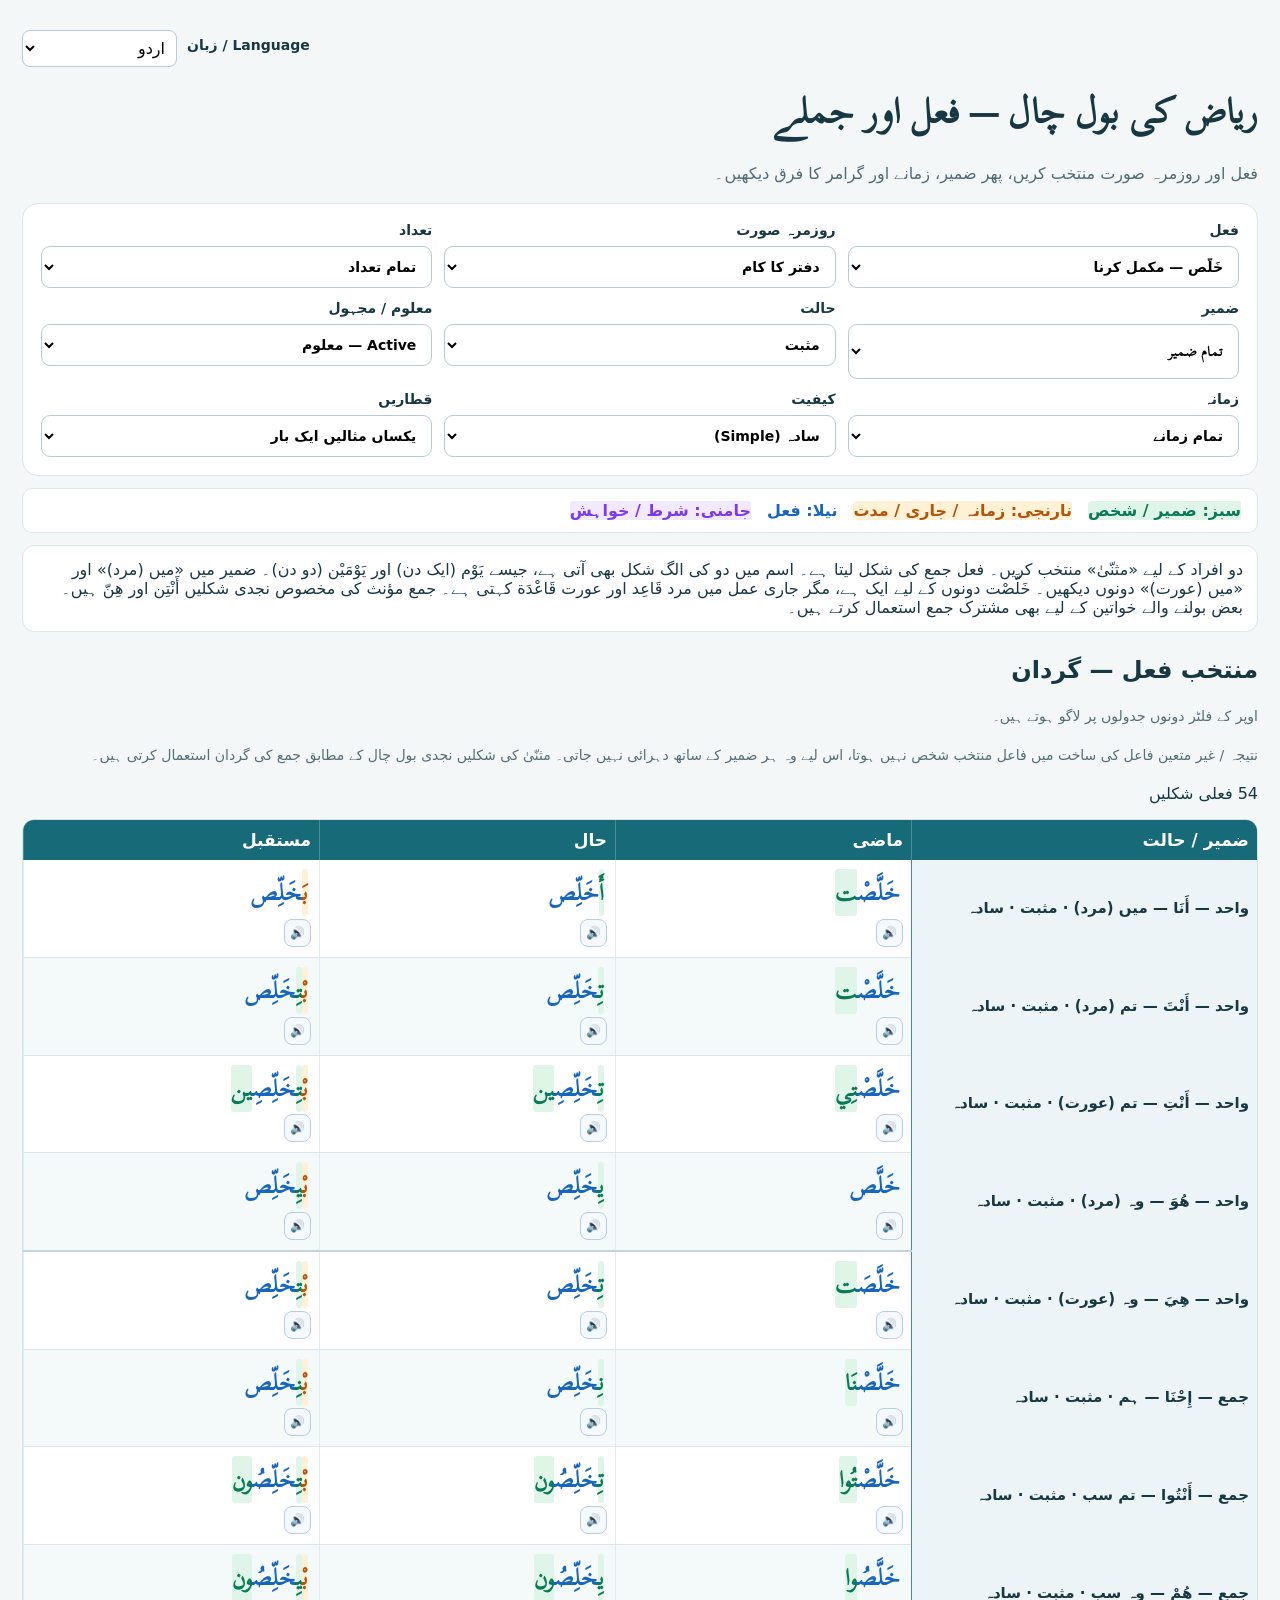
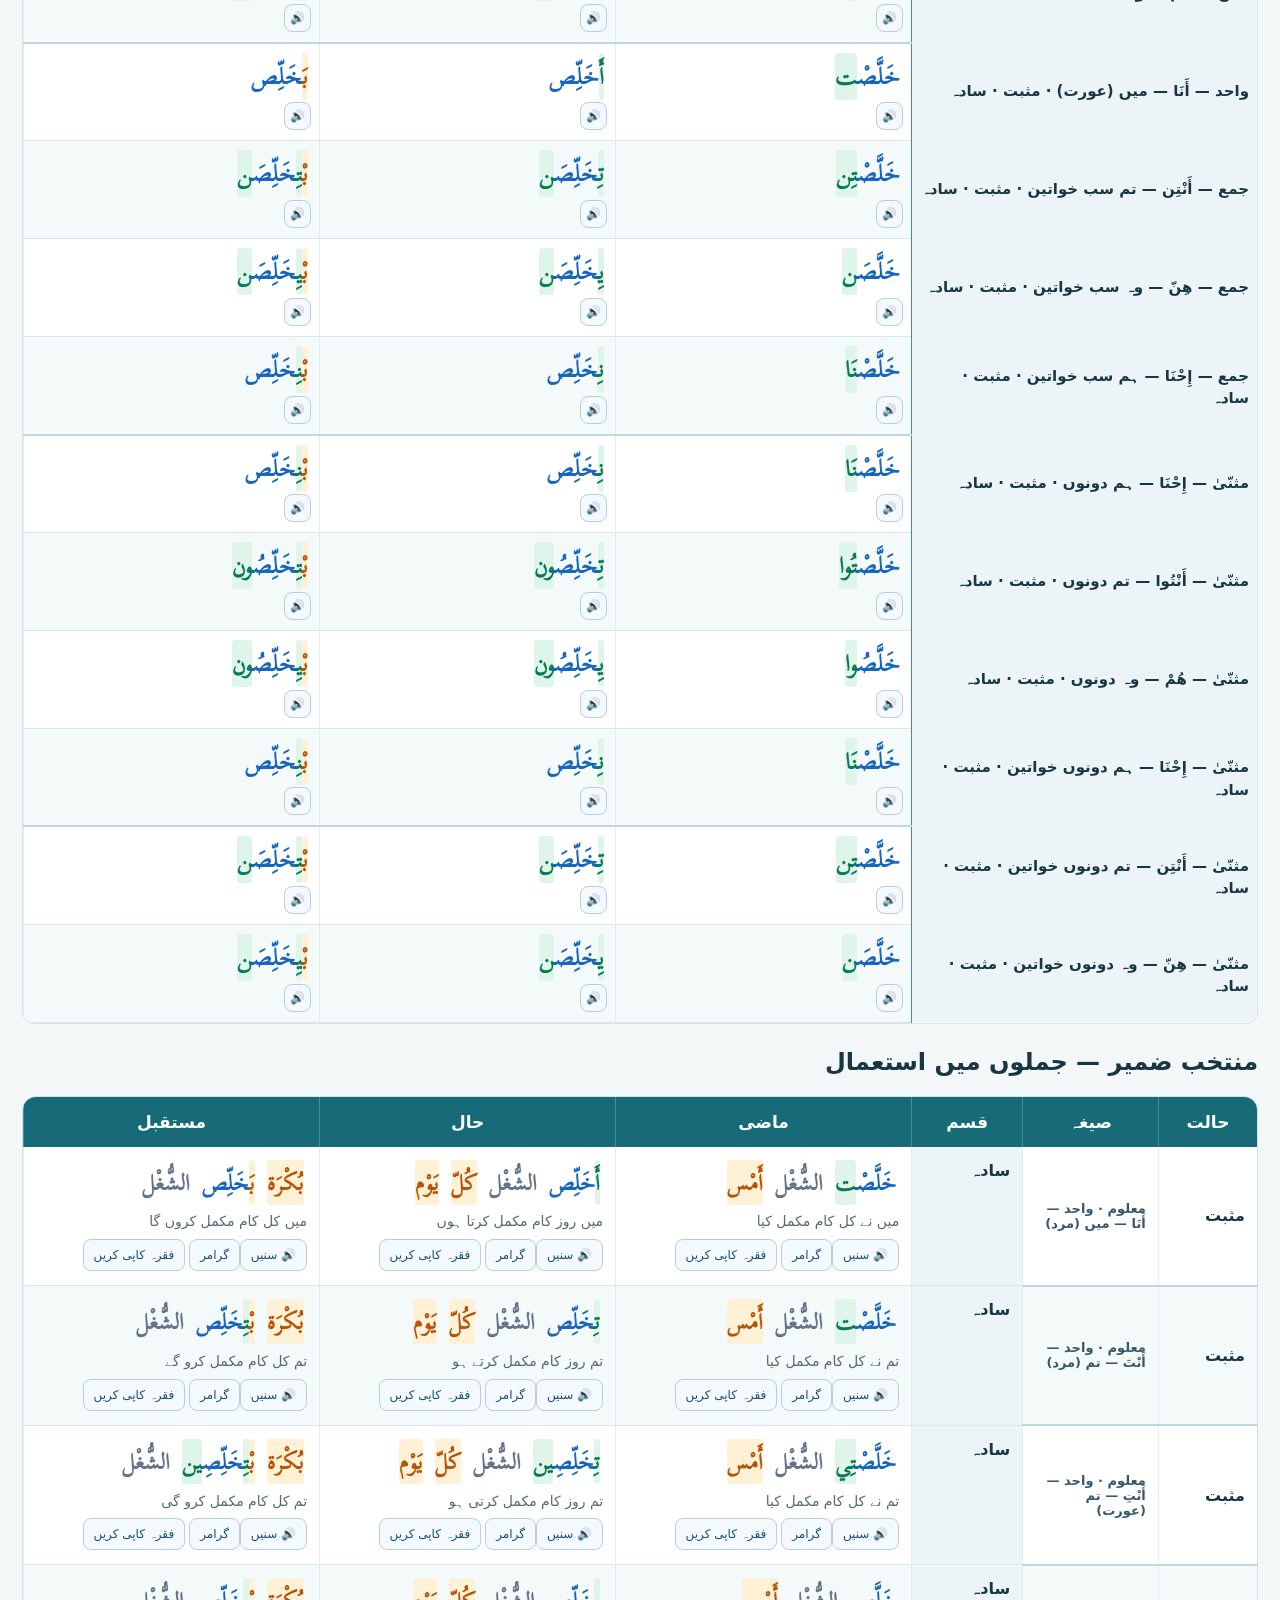
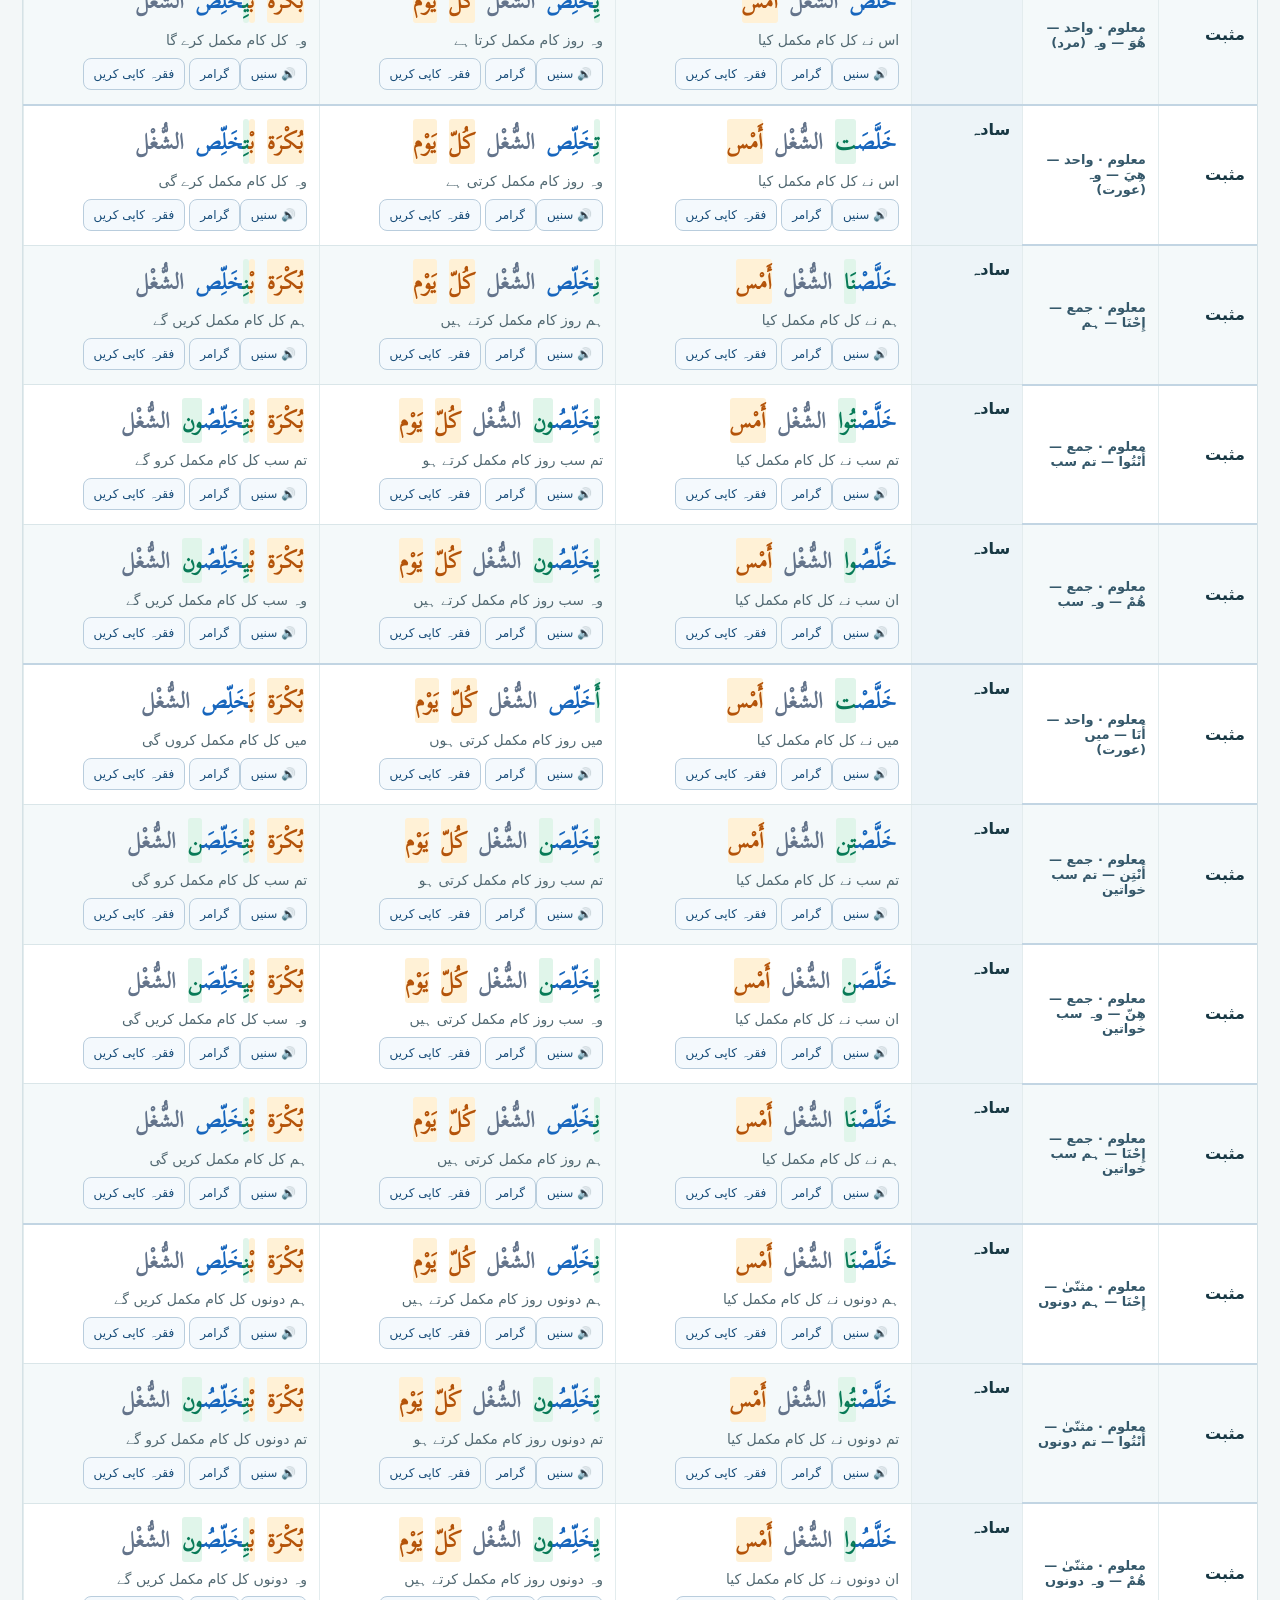
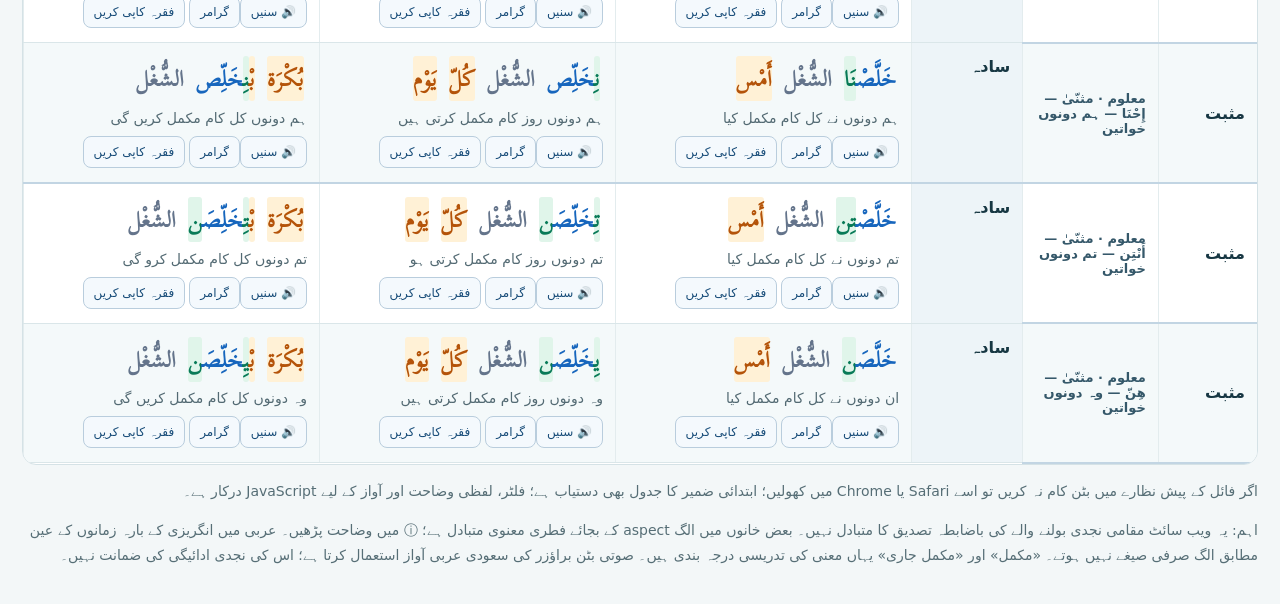
==== commit 5eeb75dd: "Unify the always-visible filters and share filtered rows across both tables" ====
--- a/index.html
+++ b/index.html
@@ -211,7 +211,7 @@
  #referenceTable .reference-number th{font-size:12px}
  #referenceTable #referenceHeadings th{font-size:13px}
 }
-</style><link rel="stylesheet" href="verb-forms.css"></head><body><main><div class="language-top"><label>Language / زبان</label><select id="language"><option value="ur">اردو</option><option value="en">English</option></select></div><h1>ریاض کی بول چال — فعل اور جملے</h1><p class="sub">فعل اور روزمرہ صورت منتخب کریں، پھر ضمیر، زمانے اور گرامر کا فرق دیکھیں۔</p><section class="controls"><label>فعل<select id="verb"><option value="finish">خَلَّص — مکمل کرنا</option><option value="prepare">جَهَّز — تیار کرنا</option><option value="clean">نَظَّف — صاف کرنا</option><option value="go">رَاح — جانا</option><option value="back">رِجَع — واپس آنا</option></select></label><label>روزمرہ صورت<select id="scenario"></select></label><label>تعداد<select id="number"><option value="all">تمام تعداد</option><option value="singular">واحد (ایک)</option><option value="dual">مثنّیٰ (دو)</option><option value="plural">جمع (تین یا زیادہ)</option></select></label><label>ضمیر<select id="person"><option value="0">أَنَا — میں</option><option value="1">أَنْتَ — تم (مرد)</option><option value="2">أَنْتِ — تم (عورت)</option><option value="3">هُوَ — وہ (مرد)</option><option value="4">هِيَ — وہ (عورت)</option><option value="5">إِحْنَا — ہم</option><option value="6">أَنْتُوا — تم سب</option><option value="7">هُمْ — وہ سب</option></select></label><label>حالت<select id="condition"><option value="all">تمام 12 حالتیں</option><option value="مثبت">مثبت</option><option value="نفی">نفی</option><option value="سوال">سوال</option><option value="شرط">شرط</option><option value="خواہش">خواہش</option><option value="استطاعت">استطاعت</option><option value="مجبوری">مجبوری</option><option value="اجازت">اجازت</option><option value="احتمال">احتمال</option><option value="ابھی تک نہیں">ابھی تک نہیں</option><option value="عمل جاری">عمل جاری</option><option value="پہلے ہی">پہلے ہی</option></select></label><label>معلوم / مجہول<select id="scope"><option value="both">دونوں ساختیں</option><option value="active">Active — معلوم</option><option value="nonagent">Passive meaning — نتیجہ / غیر متعین فاعل</option></select></label><label>زمانہ<select id="tense"><option value="all">تمام زمانے</option><option value="past">ماضی</option><option value="present">حال</option><option value="future">مستقبل</option></select></label><label>کیفیت<select id="aspect"><option value="all">تمام کیفیات</option><option value="simple">سادہ (Simple)</option><option value="continuous">جاری (Continuous)</option><option value="perfect">مکمل (Perfect)</option><option value="perfectContinuous">مکمل جاری (Perfect Continuous)</option></select></label><label>قطاریں<select id="detail"><option value="compact">یکساں مثالیں ایک بار</option><option value="full">تمام کیفیتوں کا جدول</option></select></label></section><div class="legend"><span class="person-mark">سبز: ضمیر / شخص</span><span class="tense-mark">نارنجی: زمانہ / جاری / مدت</span><span class="verb-root">نیلا: فعل</span><span class="condition-mark">جامنی: شرط / خواہش</span></div><div class="info" id="note">دو افراد کے لیے «مثنّیٰ» منتخب کریں۔ فعل جمع کی شکل لیتا ہے۔ اسم میں دو کی الگ شکل بھی آتی ہے، جیسے يَوْم (ایک دن) اور يَوْمَيْن (دو دن)۔ ضمیر میں «میں (مرد)» اور «میں (عورت)» دونوں دیکھیں۔ خَلَّصْت دونوں کے لیے ایک ہے، مگر جاری عمل میں مرد قَاعِد اور عورت قَاعْدَة کہتی ہے۔ جمع مؤنث کی مخصوص نجدی شکلیں أَنْتِن اور هِنّ ہیں۔ بعض بولنے والے خواتین کے لیے بھی مشترک جمع استعمال کرتے ہیں۔</div><div id="audioStatus" role="status" aria-live="polite"></div><section class="word-panel" id="wordPanel" hidden><button class="word-close" id="close">×</button><div class="word-label">منتخب لفظ — اسی جملے کے سیاق میں</div><div class="word-title" id="wordTitle"></div><div class="word-meaning" id="wordMeaning"></div><div class="word-grammar" id="wordGrammar"></div><hr><div class="word-sentence" id="wordSentence"></div><div class="word-sentence-ur" id="wordSentenceUr"></div><div id="panelOrder"></div></section><section id="verbReference" aria-labelledby="referenceTitle"><h2 id="referenceTitle">منتخب فعل — تمام ضمیروں کی گردان</h2><p class="note">صرف مثبت سادہ گردان: دائیں طرف ضمیر، پھر حال، ماضی اور مستقبل۔ مرد اور عورت کے الگ حصوں میں واحد، مثنّیٰ اور جمع ہیں۔ یہ جدول جملوں کے فلٹرز سے الگ ہے۔ ضمیر پر دبائیں تو نیچے اس کا استعمال دیکھیں۔</p><p class="note">نتیجہ / غیر متعین فاعل کی ساخت میں فاعل منتخب شخص نہیں ہوتا، اس لیے وہ ہر ضمیر کے ساتھ دہرائی نہیں جاتی۔ مثنّیٰ کی شکلیں نجدی بول چال کے مطابق جمع کی گردان استعمال کرتی ہیں۔</p><p id="referenceCount" role="status"></p><div class="tablewrap"><table id="referenceTable"><thead><tr id="referenceHeadings"></tr></thead><tbody id="referenceRows"></tbody></table></div></section><h2>منتخب ضمیر — جملوں میں استعمال</h2><div class="tablewrap"><table id="exampleTable"><colgroup id="columns"><col style="width:8%"><col style="width:11%"><col style="width:9%"><col style="width:24%"><col style="width:24%"><col style="width:24%"></colgroup><thead><tr id="headings"><th>حالت</th><th>صیغہ</th><th>قسم</th><th>ماضی</th><th>حال</th><th>مستقبل</th></tr></thead><tbody id="rows"><tr data-condition="مثبت" data-voice="معلوم" data-aspect="سادہ"><td class="kind" rowspan="8">مثبت</td><td class="voice-label" rowspan="4">معلوم</td><td class="aspect-label">سادہ</td><td data-tense="ماضی" class="tense-cell"><div class="arabic" lang="ar-SA"><button class="word-tap" dir="rtl" type="button"><span class="verb-root">خَلَّصْ</span><span class="person-mark">ت</span></button> <button class="word-tap" dir="rtl" type="button"><span class="grammar-mark">الشُّغْل</span></button> <button class="word-tap" dir="rtl" type="button"><span class="tense-mark">أَمْس</span></button></div><div class="translation">میں نے کل کام مکمل کیا</div><button class="speak-btn">🔊 سنیں</button><button class="speak-btn grammar-trigger">گرامر</button><button class="speak-btn copy-btn" type="button">فقرہ کاپی کریں</button></td><td data-tense="حال" class="tense-cell"><div class="arabic" lang="ar-SA"><button class="word-tap" dir="rtl" type="button"><span class="person-mark">أَ</span><span class="verb-root">خَلِّص</span></button> <button class="word-tap" dir="rtl" type="button"><span class="grammar-mark">الشُّغْل</span></button> <button class="word-tap" dir="rtl" type="button"><span class="tense-mark">كُلّ</span></button> <button class="word-tap" dir="rtl" type="button"><span class="tense-mark">يَوْم</span></button></div><div class="translation">میں روز کام مکمل کرتا ہوں</div><button class="speak-btn">🔊 سنیں</button><button class="speak-btn grammar-trigger">گرامر</button><button class="speak-btn copy-btn" type="button">فقرہ کاپی کریں</button></td><td data-tense="مستقبل" class="tense-cell"><div class="arabic" lang="ar-SA"><button class="word-tap" dir="rtl" type="button"><span class="tense-mark">بُكْرَة</span></button> <button class="word-tap" dir="rtl" type="button"><span class="tense-mark">بَ</span><span class="verb-root">خَلِّص</span></button> <button class="word-tap" dir="rtl" type="button"><span class="grammar-mark">الشُّغْل</span></button></div><div class="translation">میں کل کام مکمل کروں گا</div><button class="speak-btn">🔊 سنیں</button><button class="speak-btn grammar-trigger">گرامر</button><button class="speak-btn copy-btn" type="button">فقرہ کاپی کریں</button></td></tr><tr data-condition="مثبت" data-voice="معلوم" data-aspect="جاری"><td class="aspect-label">جاری</td><td data-tense="ماضی" class="tense-cell"><div class="arabic" lang="ar-SA"><button class="word-tap" dir="rtl" type="button"><span class="tense-mark">كُنْ</span><span class="person-mark">ت</span></button> <button class="word-tap" dir="rtl" type="button"><span class="tense-mark">قَاعِد</span></button> <button class="word-tap" dir="rtl" type="button"><span class="person-mark">أَ</span><span class="verb-root">خَلِّص</span></button> <button class="word-tap" dir="rtl" type="button"><span class="grammar-mark">الشُّغْل</span></button></div><div class="translation">میں کام مکمل کر رہا تھا</div><button class="speak-btn">🔊 سنیں</button><button class="speak-btn grammar-trigger">گرامر</button><button class="speak-btn copy-btn" type="button">فقرہ کاپی کریں</button></td><td data-tense="حال" class="tense-cell"><div class="arabic" lang="ar-SA"><button class="word-tap" dir="rtl" type="button"><span class="tense-mark">قَاعِد</span></button> <button class="word-tap" dir="rtl" type="button"><span class="person-mark">أَ</span><span class="verb-root">خَلِّص</span></button> <button class="word-tap" dir="rtl" type="button"><span class="grammar-mark">الشُّغْل</span></button> <button class="word-tap" dir="rtl" type="button"><span class="tense-mark">الْحِين</span></button></div><div class="translation">ابھی میں کام مکمل کر رہا ہوں</div><button class="speak-btn">🔊 سنیں</button><button class="speak-btn grammar-trigger">گرامر</button><button class="speak-btn copy-btn" type="button">فقرہ کاپی کریں</button></td><td data-tense="مستقبل" class="tense-cell"><div class="arabic" lang="ar-SA"><button class="word-tap" dir="rtl" type="button"><span class="tense-mark">بُكْرَة</span></button> <button class="word-tap" dir="rtl" type="button"><span class="tense-mark">هَالْوَقْت</span></button> <button class="word-tap" dir="rtl" type="button"><span class="tense-mark">بَ</span><span class="tense-mark">كُون</span></button> <button class="word-tap" dir="rtl" type="button"><span class="tense-mark">قَاعِد</span></button> <button class="word-tap" dir="rtl" type="button"><span class="person-mark">أَ</span><span class="verb-root">خَلِّص</span></button> <button class="word-tap" dir="rtl" type="button"><span class="grammar-mark">الشُّغْل</span></button></div><div class="translation">کل اس وقت میں کام مکمل کر رہا ہوں گا</div><button class="speak-btn">🔊 سنیں</button><button class="speak-btn grammar-trigger">گرامر</button><button class="speak-btn copy-btn" type="button">فقرہ کاپی کریں</button></td></tr><tr data-condition="مثبت" data-voice="معلوم" data-aspect="مکمل"><td class="aspect-label">مکمل</td><td data-tense="ماضی" class="tense-cell"><div class="arabic" lang="ar-SA"><button class="word-tap" dir="rtl" type="button"><span class="tense-mark">وَقْتَهَا</span></button> <button class="word-tap" dir="rtl" type="button"><span class="tense-mark">كُنْ</span><span class="person-mark">ت</span></button> <button class="word-tap" dir="rtl" type="button"><span class="verb-root">خَلَّصْ</span><span class="person-mark">ت</span></button> <button class="word-tap" dir="rtl" type="button"><span class="grammar-mark">الشُّغْل</span></button></div><div class="translation">اس وقت تک میں کام مکمل کر چکا تھا</div><button class="speak-btn">🔊 سنیں</button><button class="speak-btn grammar-trigger">گرامر</button><button class="speak-btn copy-btn" type="button">فقرہ کاپی کریں</button></td><td data-tense="حال" class="tense-cell"><div class="arabic" lang="ar-SA"><button class="word-tap" dir="rtl" type="button"><span class="verb-root">خَلَّصْ</span><span class="person-mark">ت</span></button> <button class="word-tap" dir="rtl" type="button"><span class="grammar-mark">الشُّغْل</span></button> <button class="word-tap" dir="rtl" type="button"><span class="tense-mark">خَلَاص</span></button></div><div class="translation">میں کام مکمل کر چکا ہوں</div><button class="speak-btn">🔊 سنیں</button><button class="speak-btn grammar-trigger">گرامر</button><button class="speak-btn copy-btn" type="button">فقرہ کاپی کریں</button></td><td data-tense="مستقبل" class="tense-cell"><div class="arabic" lang="ar-SA"><button class="word-tap" dir="rtl" type="button"><span class="tense-mark">بُكْرَة</span></button> <button class="word-tap" dir="rtl" type="button"><span class="tense-mark">هَالْوَقْت</span></button> <button class="word-tap" dir="rtl" type="button"><span class="tense-mark">بَ</span><span class="tense-mark">كُون</span></button> <button class="word-tap" dir="rtl" type="button"><span class="verb-root">خَلَّصْ</span><span class="person-mark">ت</span></button> <button class="word-tap" dir="rtl" type="button"><span class="grammar-mark">الشُّغْل</span></button></div><div class="translation">کل اس وقت تک میں کام مکمل کر چکا ہوں گا</div><button class="speak-btn">🔊 سنیں</button><button class="speak-btn grammar-trigger">گرامر</button><button class="speak-btn copy-btn" type="button">فقرہ کاپی کریں</button></td></tr><tr data-condition="مثبت" data-voice="معلوم" data-aspect="مکمل جاری"><td class="aspect-label">مکمل جاری</td><td data-tense="ماضی" class="tense-cell"><div class="arabic" lang="ar-SA"><button class="word-tap" dir="rtl" type="button"><span class="tense-mark">وَقْتَهَا</span></button> <button class="word-tap" dir="rtl" type="button"><span class="tense-mark">صَار</span></button> <button class="word-tap" dir="rtl" type="button"><span class="grammar-mark">لِ</span><span class="person-mark">ي</span></button> <button class="word-tap" dir="rtl" type="button"><span class="tense-mark">سَاعَة</span></button> <button class="word-tap" dir="rtl" type="button"><span class="grammar-mark">وَ</span><span class="person-mark">أَنَا</span></button> <button class="word-tap" dir="rtl" type="button"><span class="person-mark">أَ</span><span class="verb-root">خَلِّص</span></button> <button class="word-tap" dir="rtl" type="button"><span class="grammar-mark">الشُّغْل</span></button></div><div class="translation">اس وقت میں ایک گھنٹے سے کام مکمل کرنے میں مصروف تھا</div><button class="speak-btn">🔊 سنیں</button><button class="speak-btn grammar-trigger">گرامر</button><button class="speak-btn copy-btn" type="button">فقرہ کاپی کریں</button><div class="aspect-caution">ⓘ مدت اور جاری کوشش: یہ انگریزی Perfect Continuous کا لفظ بہ لفظ صیغہ نہیں۔</div></td><td data-tense="حال" class="tense-cell"><div class="arabic" lang="ar-SA"><button class="word-tap" dir="rtl" type="button"><span class="grammar-mark">لِ</span><span class="person-mark">ي</span></button> <button class="word-tap" dir="rtl" type="button"><span class="tense-mark">سَاعَة</span></button> <button class="word-tap" dir="rtl" type="button"><span class="grammar-mark">وَ</span><span class="person-mark">أَنَا</span></button> <button class="word-tap" dir="rtl" type="button"><span class="person-mark">أَ</span><span class="verb-root">خَلِّص</span></button> <button class="word-tap" dir="rtl" type="button"><span class="grammar-mark">الشُّغْل</span></button></div><div class="translation">میں ایک گھنٹے سے کام مکمل کرنے میں مصروف ہوں</div><button class="speak-btn">🔊 سنیں</button><button class="speak-btn grammar-trigger">گرامر</button><button class="speak-btn copy-btn" type="button">فقرہ کاپی کریں</button><div class="aspect-caution">ⓘ مدت اور جاری کوشش: یہ انگریزی Perfect Continuous کا لفظ بہ لفظ صیغہ نہیں۔</div></td><td data-tense="مستقبل" class="tense-cell"><div class="arabic" lang="ar-SA"><button class="word-tap" dir="rtl" type="button"><span class="tense-mark">بُكْرَة</span></button> <button class="word-tap" dir="rtl" type="button"><span class="tense-mark">هَالْوَقْت</span></button> <button class="word-tap" dir="rtl" type="button"><span class="tense-mark">بْ</span><span class="person-mark">يِ</span><span class="tense-mark">صِير</span></button> <button class="word-tap" dir="rtl" type="button"><span class="grammar-mark">لِ</span><span class="person-mark">ي</span></button> <button class="word-tap" dir="rtl" type="button"><span class="tense-mark">سَاعَتَيْن</span></button> <button class="word-tap" dir="rtl" type="button"><span class="grammar-mark">وَ</span><span class="person-mark">أَنَا</span></button> <button class="word-tap" dir="rtl" type="button"><span class="person-mark">أَ</span><span class="verb-root">خَلِّص</span></button> <button class="word-tap" dir="rtl" type="button"><span class="grammar-mark">الشُّغْل</span></button></div><div class="translation">کل اس وقت میں دو گھنٹے سے کام مکمل کرنے میں مصروف ہوں گا</div><button class="speak-btn">🔊 سنیں</button><button class="speak-btn grammar-trigger">گرامر</button><button class="speak-btn copy-btn" type="button">فقرہ کاپی کریں</button><div class="aspect-caution">ⓘ مدت اور جاری کوشش: یہ انگریزی Perfect Continuous کا لفظ بہ لفظ صیغہ نہیں۔</div></td></tr><tr data-condition="مثبت" data-voice="نتیجہ / فاعل غیر متعین" data-aspect="سادہ"><td class="voice-label" rowspan="4">نتیجہ / فاعل غیر متعین</td><td class="aspect-label">سادہ</td><td data-tense="ماضی" class="tense-cell"><div class="arabic" lang="ar-SA"><button class="word-tap" dir="rtl" type="button"><span class="grammar-mark">الشُّغْل</span></button> <button class="word-tap" dir="rtl" type="button"><span class="verb-root">خَلَص</span></button> <button class="word-tap" dir="rtl" type="button"><span class="tense-mark">أَمْس</span></button></div><div class="translation">کام کل مکمل ہو گیا</div><button class="speak-btn">🔊 سنیں</button><button class="speak-btn grammar-trigger">گرامر</button><button class="speak-btn copy-btn" type="button">فقرہ کاپی کریں</button><div class="aspect-caution">ⓘ یہاں منتخب ضمیر کے بجائے «الشغل» یا غیر متعین لوگ موضوع ہیں؛ یہ مثال آٹھوں ضمیروں کے لیے مشترک ہے۔</div></td><td data-tense="حال" class="tense-cell"><div class="arabic" lang="ar-SA"><button class="word-tap" dir="rtl" type="button"><span class="grammar-mark">الشُّغْل</span></button> <button class="word-tap" dir="rtl" type="button"><span class="person-mark">يِ</span><span class="verb-root">خْلَص</span></button> <button class="word-tap" dir="rtl" type="button"><span class="tense-mark">كُلّ</span></button> <button class="word-tap" dir="rtl" type="button"><span class="tense-mark">يَوْم</span></button></div><div class="translation">کام روز مکمل ہوتا ہے</div><button class="speak-btn">🔊 سنیں</button><button class="speak-btn grammar-trigger">گرامر</button><button class="speak-btn copy-btn" type="button">فقرہ کاپی کریں</button><div class="aspect-caution">ⓘ یہاں منتخب ضمیر کے بجائے «الشغل» یا غیر متعین لوگ موضوع ہیں؛ یہ مثال آٹھوں ضمیروں کے لیے مشترک ہے۔</div></td><td data-tense="مستقبل" class="tense-cell"><div class="arabic" lang="ar-SA"><button class="word-tap" dir="rtl" type="button"><span class="grammar-mark">الشُّغْل</span></button> <button class="word-tap" dir="rtl" type="button"><span class="tense-mark">بْ</span><span class="person-mark">يِ</span><span class="verb-root">خْلَص</span></button> <button class="word-tap" dir="rtl" type="button"><span class="tense-mark">بُكْرَة</span></button></div><div class="translation">کام کل مکمل ہو جائے گا</div><button class="speak-btn">🔊 سنیں</button><button class="speak-btn grammar-trigger">گرامر</button><button class="speak-btn copy-btn" type="button">فقرہ کاپی کریں</button><div class="aspect-caution">ⓘ یہاں منتخب ضمیر کے بجائے «الشغل» یا غیر متعین لوگ موضوع ہیں؛ یہ مثال آٹھوں ضمیروں کے لیے مشترک ہے۔</div></td></tr><tr data-condition="مثبت" data-voice="نتیجہ / فاعل غیر متعین" data-aspect="جاری"><td class="aspect-label">جاری</td><td data-tense="ماضی" class="tense-cell"><div class="arabic" lang="ar-SA"><button class="word-tap" dir="rtl" type="button"><span class="tense-mark">أَمْس</span></button> <button class="word-tap" dir="rtl" type="button"><span class="tense-mark">كَانُ</span><span class="person-mark">وا</span></button> <button class="word-tap" dir="rtl" type="button"><span class="tense-mark">قَاعْدِ</span><span class="person-mark">ين</span></button> <button class="word-tap" dir="rtl" type="button"><span class="person-mark">يِ</span><span class="verb-root">خَلِّصُ</span><span class="person-mark">ون</span></button> <button class="word-tap" dir="rtl" type="button"><span class="grammar-mark">الشُّغْل</span></button></div><div class="translation">کل لوگ کام مکمل کر رہے تھے (کون لوگ، واضح نہیں)</div><button class="speak-btn">🔊 سنیں</button><button class="speak-btn grammar-trigger">گرامر</button><button class="speak-btn copy-btn" type="button">فقرہ کاپی کریں</button><div class="aspect-caution">ⓘ یہاں منتخب ضمیر کے بجائے «الشغل» یا غیر متعین لوگ موضوع ہیں؛ یہ مثال آٹھوں ضمیروں کے لیے مشترک ہے۔</div></td><td data-tense="حال" class="tense-cell"><div class="arabic" lang="ar-SA"><button class="word-tap" dir="rtl" type="button"><span class="tense-mark">قَاعْدِ</span><span class="person-mark">ين</span></button> <button class="word-tap" dir="rtl" type="button"><span class="person-mark">يِ</span><span class="verb-root">خَلِّصُ</span><span class="person-mark">ون</span></button> <button class="word-tap" dir="rtl" type="button"><span class="grammar-mark">الشُّغْل</span></button> <button class="word-tap" dir="rtl" type="button"><span class="tense-mark">الْحِين</span></button></div><div class="translation">ابھی لوگ کام مکمل کر رہے ہیں (کون لوگ، واضح نہیں)</div><button class="speak-btn">🔊 سنیں</button><button class="speak-btn grammar-trigger">گرامر</button><button class="speak-btn copy-btn" type="button">فقرہ کاپی کریں</button><div class="aspect-caution">ⓘ یہاں منتخب ضمیر کے بجائے «الشغل» یا غیر متعین لوگ موضوع ہیں؛ یہ مثال آٹھوں ضمیروں کے لیے مشترک ہے۔</div></td><td data-tense="مستقبل" class="tense-cell"><div class="arabic" lang="ar-SA"><button class="word-tap" dir="rtl" type="button"><span class="tense-mark">بُكْرَة</span></button> <button class="word-tap" dir="rtl" type="button"><span class="tense-mark">هَالْوَقْت</span></button> <button class="word-tap" dir="rtl" type="button"><span class="tense-mark">بْ</span><span class="person-mark">يِ</span><span class="tense-mark">كُونُ</span><span class="person-mark">ون</span></button> <button class="word-tap" dir="rtl" type="button"><span class="tense-mark">قَاعْدِ</span><span class="person-mark">ين</span></button> <button class="word-tap" dir="rtl" type="button"><span class="person-mark">يِ</span><span class="verb-root">خَلِّصُ</span><span class="person-mark">ون</span></button> <button class="word-tap" dir="rtl" type="button"><span class="grammar-mark">الشُّغْل</span></button></div><div class="translation">کل اس وقت لوگ کام مکمل کر رہے ہوں گے (فاعل متعین نہیں)</div><button class="speak-btn">🔊 سنیں</button><button class="speak-btn grammar-trigger">گرامر</button><button class="speak-btn copy-btn" type="button">فقرہ کاپی کریں</button><div class="aspect-caution">ⓘ یہاں منتخب ضمیر کے بجائے «الشغل» یا غیر متعین لوگ موضوع ہیں؛ یہ مثال آٹھوں ضمیروں کے لیے مشترک ہے۔</div></td></tr><tr data-condition="مثبت" data-voice="نتیجہ / فاعل غیر متعین" data-aspect="مکمل"><td class="aspect-label">مکمل</td><td data-tense="ماضی" class="tense-cell"><div class="arabic" lang="ar-SA"><button class="word-tap" dir="rtl" type="button"><span class="tense-mark">وَقْتَهَا</span></button> <button class="word-tap" dir="rtl" type="button"><span class="grammar-mark">الشُّغْل</span></button> <button class="word-tap" dir="rtl" type="button"><span class="tense-mark">كَان</span></button> <button class="word-tap" dir="rtl" type="button"><span class="verb-root">خَالِص</span></button></div><div class="translation">اس وقت کام پہلے ہی مکمل تھا</div><button class="speak-btn">🔊 سنیں</button><button class="speak-btn grammar-trigger">گرامر</button><button class="speak-btn copy-btn" type="button">فقرہ کاپی کریں</button><div class="aspect-caution">ⓘ یہاں منتخب ضمیر کے بجائے «الشغل» یا غیر متعین لوگ موضوع ہیں؛ یہ مثال آٹھوں ضمیروں کے لیے مشترک ہے۔</div></td><td data-tense="حال" class="tense-cell"><div class="arabic" lang="ar-SA"><button class="word-tap" dir="rtl" type="button"><span class="grammar-mark">الشُّغْل</span></button> <button class="word-tap" dir="rtl" type="button"><span class="verb-root">خَلَص</span></button> <button class="word-tap" dir="rtl" type="button"><span class="tense-mark">خَلَاص</span></button></div><div class="translation">کام مکمل ہو چکا ہے</div><button class="speak-btn">🔊 سنیں</button><button class="speak-btn grammar-trigger">گرامر</button><button class="speak-btn copy-btn" type="button">فقرہ کاپی کریں</button><div class="aspect-caution">ⓘ یہاں منتخب ضمیر کے بجائے «الشغل» یا غیر متعین لوگ موضوع ہیں؛ یہ مثال آٹھوں ضمیروں کے لیے مشترک ہے۔</div></td><td data-tense="مستقبل" class="tense-cell"><div class="arabic" lang="ar-SA"><button class="word-tap" dir="rtl" type="button"><span class="tense-mark">بُكْرَة</span></button> <button class="word-tap" dir="rtl" type="button"><span class="tense-mark">هَالْوَقْت</span></button> <button class="word-tap" dir="rtl" type="button"><span class="grammar-mark">الشُّغْل</span></button> <button class="word-tap" dir="rtl" type="button"><span class="tense-mark">بْ</span><span class="person-mark">يِ</span><span class="tense-mark">كُون</span></button> <button class="word-tap" dir="rtl" type="button"><span class="verb-root">خَالِص</span></button></div><div class="translation">کل اس وقت تک کام مکمل ہو چکا ہوگا</div><button class="speak-btn">🔊 سنیں</button><button class="speak-btn grammar-trigger">گرامر</button><button class="speak-btn copy-btn" type="button">فقرہ کاپی کریں</button><div class="aspect-caution">ⓘ یہاں منتخب ضمیر کے بجائے «الشغل» یا غیر متعین لوگ موضوع ہیں؛ یہ مثال آٹھوں ضمیروں کے لیے مشترک ہے۔</div></td></tr><tr data-condition="مثبت" data-voice="نتیجہ / فاعل غیر متعین" data-aspect="مکمل جاری"><td class="aspect-label">مکمل جاری</td><td data-tense="ماضی" class="tense-cell"><div class="arabic" lang="ar-SA"><button class="word-tap" dir="rtl" type="button"><span class="tense-mark">وَقْتَهَا</span></button> <button class="word-tap" dir="rtl" type="button"><span class="tense-mark">صَار</span></button> <button class="word-tap" dir="rtl" type="button"><span class="grammar-mark">لَ</span><span class="person-mark">هُمْ</span></button> <button class="word-tap" dir="rtl" type="button"><span class="tense-mark">سَاعَة</span></button> <button class="word-tap" dir="rtl" type="button"><span class="grammar-mark">وَ</span><span class="person-mark">هُمْ</span></button> <button class="word-tap" dir="rtl" type="button"><span class="person-mark">يِ</span><span class="verb-root">خَلِّصُ</span><span class="person-mark">ون</span></button> <button class="word-tap" dir="rtl" type="button"><span class="grammar-mark">الشُّغْل</span></button></div><div class="translation">اس وقت لوگ ایک گھنٹے سے کام مکمل کر رہے تھے</div><button class="speak-btn">🔊 سنیں</button><button class="speak-btn grammar-trigger">گرامر</button><button class="speak-btn copy-btn" type="button">فقرہ کاپی کریں</button><div class="aspect-caution">ⓘ یہاں منتخب ضمیر کے بجائے «الشغل» یا غیر متعین لوگ موضوع ہیں؛ یہ مثال آٹھوں ضمیروں کے لیے مشترک ہے۔</div><div class="aspect-caution">ⓘ مدت اور جاری کوشش: یہ انگریزی Perfect Continuous کا لفظ بہ لفظ صیغہ نہیں۔</div></td><td data-tense="حال" class="tense-cell"><div class="arabic" lang="ar-SA"><button class="word-tap" dir="rtl" type="button"><span class="grammar-mark">لَ</span><span class="person-mark">هُمْ</span></button> <button class="word-tap" dir="rtl" type="button"><span class="tense-mark">سَاعَة</span></button> <button class="word-tap" dir="rtl" type="button"><span class="grammar-mark">وَ</span><span class="person-mark">هُمْ</span></button> <button class="word-tap" dir="rtl" type="button"><span class="person-mark">يِ</span><span class="verb-root">خَلِّصُ</span><span class="person-mark">ون</span></button> <button class="word-tap" dir="rtl" type="button"><span class="grammar-mark">الشُّغْل</span></button></div><div class="translation">لوگ ایک گھنٹے سے کام مکمل کر رہے ہیں</div><button class="speak-btn">🔊 سنیں</button><button class="speak-btn grammar-trigger">گرامر</button><button class="speak-btn copy-btn" type="button">فقرہ کاپی کریں</button><div class="aspect-caution">ⓘ یہاں منتخب ضمیر کے بجائے «الشغل» یا غیر متعین لوگ موضوع ہیں؛ یہ مثال آٹھوں ضمیروں کے لیے مشترک ہے۔</div><div class="aspect-caution">ⓘ مدت اور جاری کوشش: یہ انگریزی Perfect Continuous کا لفظ بہ لفظ صیغہ نہیں۔</div></td><td data-tense="مستقبل" class="tense-cell"><div class="arabic" lang="ar-SA"><button class="word-tap" dir="rtl" type="button"><span class="tense-mark">بُكْرَة</span></button> <button class="word-tap" dir="rtl" type="button"><span class="tense-mark">هَالْوَقْت</span></button> <button class="word-tap" dir="rtl" type="button"><span class="tense-mark">بْ</span><span class="person-mark">يِ</span><span class="tense-mark">صِير</span></button> <button class="word-tap" dir="rtl" type="button"><span class="grammar-mark">لَ</span><span class="person-mark">هُمْ</span></button> <button class="word-tap" dir="rtl" type="button"><span class="tense-mark">سَاعَتَيْن</span></button> <button class="word-tap" dir="rtl" type="button"><span class="grammar-mark">وَ</span><span class="person-mark">هُمْ</span></button> <button class="word-tap" dir="rtl" type="button"><span class="person-mark">يِ</span><span class="verb-root">خَلِّصُ</span><span class="person-mark">ون</span></button> <button class="word-tap" dir="rtl" type="button"><span class="grammar-mark">الشُّغْل</span></button></div><div class="translation">کل اس وقت لوگ دو گھنٹے سے کام مکمل کر رہے ہوں گے</div><button class="speak-btn">🔊 سنیں</button><button class="speak-btn grammar-trigger">گرامر</button><button class="speak-btn copy-btn" type="button">فقرہ کاپی کریں</button><div class="aspect-caution">ⓘ یہاں منتخب ضمیر کے بجائے «الشغل» یا غیر متعین لوگ موضوع ہیں؛ یہ مثال آٹھوں ضمیروں کے لیے مشترک ہے۔</div><div class="aspect-caution">ⓘ مدت اور جاری کوشش: یہ انگریزی Perfect Continuous کا لفظ بہ لفظ صیغہ نہیں۔</div></td></tr><tr data-condition="نفی" data-voice="معلوم" data-aspect="سادہ"><td class="kind" rowspan="8">نفی</td><td class="voice-label" rowspan="4">معلوم</td><td class="aspect-label">سادہ</td><td data-tense="ماضی" class="tense-cell"><div class="arabic" lang="ar-SA"><button class="word-tap" dir="rtl" type="button"><span class="grammar-mark">مَا</span></button> <button class="word-tap" dir="rtl" type="button"><span class="verb-root">خَلَّصْ</span><span class="person-mark">ت</span></button> <button class="word-tap" dir="rtl" type="button"><span class="grammar-mark">الشُّغْل</span></button> <button class="word-tap" dir="rtl" type="button"><span class="tense-mark">أَمْس</span></button></div><div class="translation">میں نے کل کام مکمل نہیں کیا</div><button class="speak-btn">🔊 سنیں</button><button class="speak-btn grammar-trigger">گرامر</button><button class="speak-btn copy-btn" type="button">فقرہ کاپی کریں</button></td><td data-tense="حال" class="tense-cell"><div class="arabic" lang="ar-SA"><button class="word-tap" dir="rtl" type="button"><span class="grammar-mark">مَا</span></button> <button class="word-tap" dir="rtl" type="button"><span class="person-mark">أَ</span><span class="verb-root">خَلِّص</span></button> <button class="word-tap" dir="rtl" type="button"><span class="grammar-mark">الشُّغْل</span></button> <button class="word-tap" dir="rtl" type="button"><span class="tense-mark">كُلّ</span></button> <button class="word-tap" dir="rtl" type="button"><span class="tense-mark">يَوْم</span></button></div><div class="translation">میں روز کام مکمل نہیں کرتا ہوں</div><button class="speak-btn">🔊 سنیں</button><button class="speak-btn grammar-trigger">گرامر</button><button class="speak-btn copy-btn" type="button">فقرہ کاپی کریں</button></td><td data-tense="مستقبل" class="tense-cell"><div class="arabic" lang="ar-SA"><button class="word-tap" dir="rtl" type="button"><span class="tense-mark">بُكْرَة</span></button> <button class="word-tap" dir="rtl" type="button"><span class="grammar-mark">مَا</span></button> <button class="word-tap" dir="rtl" type="button"><span class="tense-mark">رَاح</span></button> <button class="word-tap" dir="rtl" type="button"><span class="person-mark">أَ</span><span class="verb-root">خَلِّص</span></button> <button class="word-tap" dir="rtl" type="button"><span class="grammar-mark">الشُّغْل</span></button></div><div class="translation">میں کل کام مکمل نہیں کروں گا</div><button class="speak-btn">🔊 سنیں</button><button class="speak-btn grammar-trigger">گرامر</button><button class="speak-btn copy-btn" type="button">فقرہ کاپی کریں</button></td></tr><tr data-condition="نفی" data-voice="معلوم" data-aspect="جاری"><td class="aspect-label">جاری</td><td data-tense="ماضی" class="tense-cell"><div class="arabic" lang="ar-SA"><button class="word-tap" dir="rtl" type="button"><span class="grammar-mark">مَا</span></button> <button class="word-tap" dir="rtl" type="button"><span class="tense-mark">كُنْ</span><span class="person-mark">ت</span></button> <button class="word-tap" dir="rtl" type="button"><span class="tense-mark">قَاعِد</span></button> <button class="word-tap" dir="rtl" type="button"><span class="person-mark">أَ</span><span class="verb-root">خَلِّص</span></button> <button class="word-tap" dir="rtl" type="button"><span class="grammar-mark">الشُّغْل</span></button></div><div class="translation">میں اس وقت کام مکمل نہیں کر رہا تھا</div><button class="speak-btn">🔊 سنیں</button><button class="speak-btn grammar-trigger">گرامر</button><button class="speak-btn copy-btn" type="button">فقرہ کاپی کریں</button></td><td data-tense="حال" class="tense-cell"><div class="arabic" lang="ar-SA"><button class="word-tap" dir="rtl" type="button"><span class="grammar-mark">مَا</span><span class="person-mark">نِي</span></button> <button class="word-tap" dir="rtl" type="button"><span class="tense-mark">قَاعِد</span></button> <button class="word-tap" dir="rtl" type="button"><span class="person-mark">أَ</span><span class="verb-root">خَلِّص</span></button> <button class="word-tap" dir="rtl" type="button"><span class="grammar-mark">الشُّغْل</span></button> <button class="word-tap" dir="rtl" type="button"><span class="tense-mark">الْحِين</span></button></div><div class="translation">میں ابھی کام مکمل نہیں کر رہا ہوں</div><button class="speak-btn">🔊 سنیں</button><button class="speak-btn grammar-trigger">گرامر</button><button class="speak-btn copy-btn" type="button">فقرہ کاپی کریں</button></td><td data-tense="مستقبل" class="tense-cell"><div class="arabic" lang="ar-SA"><button class="word-tap" dir="rtl" type="button"><span class="tense-mark">بُكْرَة</span></button> <button class="word-tap" dir="rtl" type="button"><span class="tense-mark">هَالْوَقْت</span></button> <button class="word-tap" dir="rtl" type="button"><span class="grammar-mark">مَا</span></button> <button class="word-tap" dir="rtl" type="button"><span class="tense-mark">رَاح</span></button> <button class="word-tap" dir="rtl" type="button"><span class="person-mark">أَ</span><span class="tense-mark">كُون</span></button> <button class="word-tap" dir="rtl" type="button"><span class="tense-mark">قَاعِد</span></button> <button class="word-tap" dir="rtl" type="button"><span class="person-mark">أَ</span><span class="verb-root">خَلِّص</span></button> <button class="word-tap" dir="rtl" type="button"><span class="grammar-mark">الشُّغْل</span></button></div><div class="translation">میں کل اس وقت کام مکمل نہیں کر رہا ہوں گا</div><button class="speak-btn">🔊 سنیں</button><button class="speak-btn grammar-trigger">گرامر</button><button class="speak-btn copy-btn" type="button">فقرہ کاپی کریں</button></td></tr><tr data-condition="نفی" data-voice="معلوم" data-aspect="مکمل"><td class="aspect-label">مکمل</td><td data-tense="ماضی" class="tense-cell"><div class="arabic" lang="ar-SA"><button class="word-tap" dir="rtl" type="button"><span class="tense-mark">وَقْتَهَا</span></button> <button class="word-tap" dir="rtl" type="button"><span class="grammar-mark">مَا</span></button> <button class="word-tap" dir="rtl" type="button"><span class="tense-mark">كُنْ</span><span class="person-mark">ت</span></button> <button class="word-tap" dir="rtl" type="button"><span class="verb-root">خَلَّصْ</span><span class="person-mark">ت</span></button> <button class="word-tap" dir="rtl" type="button"><span class="grammar-mark">الشُّغْل</span></button></div><div class="translation">اس وقت تک میں نے کام مکمل نہیں کیا تھا</div><button class="speak-btn">🔊 سنیں</button><button class="speak-btn grammar-trigger">گرامر</button><button class="speak-btn copy-btn" type="button">فقرہ کاپی کریں</button></td><td data-tense="حال" class="tense-cell"><div class="arabic" lang="ar-SA"><button class="word-tap" dir="rtl" type="button"><span class="tense-mark">لِلْحِين</span></button> <button class="word-tap" dir="rtl" type="button"><span class="grammar-mark">مَا</span></button> <button class="word-tap" dir="rtl" type="button"><span class="verb-root">خَلَّصْ</span><span class="person-mark">ت</span></button> <button class="word-tap" dir="rtl" type="button"><span class="grammar-mark">الشُّغْل</span></button></div><div class="translation">ابھی تک میں نے کام مکمل نہیں کیا</div><button class="speak-btn">🔊 سنیں</button><button class="speak-btn grammar-trigger">گرامر</button><button class="speak-btn copy-btn" type="button">فقرہ کاپی کریں</button></td><td data-tense="مستقبل" class="tense-cell"><div class="arabic" lang="ar-SA"><button class="word-tap" dir="rtl" type="button"><span class="tense-mark">بُكْرَة</span></button> <button class="word-tap" dir="rtl" type="button"><span class="tense-mark">هَالْوَقْت</span></button> <button class="word-tap" dir="rtl" type="button"><span class="grammar-mark">مَا</span></button> <button class="word-tap" dir="rtl" type="button"><span class="tense-mark">رَاح</span></button> <button class="word-tap" dir="rtl" type="button"><span class="person-mark">أَ</span><span class="tense-mark">كُون</span></button> <button class="word-tap" dir="rtl" type="button"><span class="verb-root">خَلَّصْ</span><span class="person-mark">ت</span></button> <button class="word-tap" dir="rtl" type="button"><span class="grammar-mark">الشُّغْل</span></button></div><div class="translation">کل اس وقت تک میں نے کام مکمل نہیں کیا ہوگا</div><button class="speak-btn">🔊 سنیں</button><button class="speak-btn grammar-trigger">گرامر</button><button class="speak-btn copy-btn" type="button">فقرہ کاپی کریں</button></td></tr><tr data-condition="نفی" data-voice="معلوم" data-aspect="مکمل جاری"><td class="aspect-label">مکمل جاری</td><td data-tense="ماضی" class="tense-cell"><div class="arabic" lang="ar-SA"><button class="word-tap" dir="rtl" type="button"><span class="tense-mark">وَقْتَهَا</span></button> <button class="word-tap" dir="rtl" type="button"><span class="grammar-mark">مَا</span></button> <button class="word-tap" dir="rtl" type="button"><span class="tense-mark">صَار</span></button> <button class="word-tap" dir="rtl" type="button"><span class="grammar-mark">لِ</span><span class="person-mark">ي</span></button> <button class="word-tap" dir="rtl" type="button"><span class="tense-mark">سَاعَة</span></button> <button class="word-tap" dir="rtl" type="button"><span class="grammar-mark">وَ</span><span class="person-mark">أَنَا</span></button> <button class="word-tap" dir="rtl" type="button"><span class="person-mark">أَ</span><span class="verb-root">خَلِّص</span></button> <button class="word-tap" dir="rtl" type="button"><span class="grammar-mark">الشُّغْل</span></button></div><div class="translation">اس وقت تک مجھے کام مکمل کرتے ہوئے ایک گھنٹہ پورا نہیں ہوا تھا</div><button class="speak-btn">🔊 سنیں</button><button class="speak-btn grammar-trigger">گرامر</button><button class="speak-btn copy-btn" type="button">فقرہ کاپی کریں</button><div class="aspect-caution">ⓘ مدت اور جاری کوشش: یہ انگریزی Perfect Continuous کا لفظ بہ لفظ صیغہ نہیں۔</div></td><td data-tense="حال" class="tense-cell"><div class="arabic" lang="ar-SA"><button class="word-tap" dir="rtl" type="button"><span class="tense-mark">لِلْحِين</span></button> <button class="word-tap" dir="rtl" type="button"><span class="grammar-mark">مَا</span></button> <button class="word-tap" dir="rtl" type="button"><span class="tense-mark">صَار</span></button> <button class="word-tap" dir="rtl" type="button"><span class="grammar-mark">لِ</span><span class="person-mark">ي</span></button> <button class="word-tap" dir="rtl" type="button"><span class="tense-mark">سَاعَة</span></button> <button class="word-tap" dir="rtl" type="button"><span class="grammar-mark">وَ</span><span class="person-mark">أَنَا</span></button> <button class="word-tap" dir="rtl" type="button"><span class="person-mark">أَ</span><span class="verb-root">خَلِّص</span></button> <button class="word-tap" dir="rtl" type="button"><span class="grammar-mark">الشُّغْل</span></button></div><div class="translation">ابھی تک مجھے کام مکمل کرتے ہوئے ایک گھنٹہ پورا نہیں ہوا ہے</div><button class="speak-btn">🔊 سنیں</button><button class="speak-btn grammar-trigger">گرامر</button><button class="speak-btn copy-btn" type="button">فقرہ کاپی کریں</button><div class="aspect-caution">ⓘ مدت اور جاری کوشش: یہ انگریزی Perfect Continuous کا لفظ بہ لفظ صیغہ نہیں۔</div></td><td data-tense="مستقبل" class="tense-cell"><div class="arabic" lang="ar-SA"><button class="word-tap" dir="rtl" type="button"><span class="tense-mark">بُكْرَة</span></button> <button class="word-tap" dir="rtl" type="button"><span class="tense-mark">هَالْوَقْت</span></button> <button class="word-tap" dir="rtl" type="button"><span class="grammar-mark">مَا</span></button> <button class="word-tap" dir="rtl" type="button"><span class="tense-mark">رَاح</span></button> <button class="word-tap" dir="rtl" type="button"><span class="person-mark">يِ</span><span class="tense-mark">صِير</span></button> <button class="word-tap" dir="rtl" type="button"><span class="grammar-mark">لِ</span><span class="person-mark">ي</span></button> <button class="word-tap" dir="rtl" type="button"><span class="tense-mark">سَاعَتَيْن</span></button> <button class="word-tap" dir="rtl" type="button"><span class="grammar-mark">وَ</span><span class="person-mark">أَنَا</span></button> <button class="word-tap" dir="rtl" type="button"><span class="person-mark">أَ</span><span class="verb-root">خَلِّص</span></button> <button class="word-tap" dir="rtl" type="button"><span class="grammar-mark">الشُّغْل</span></button></div><div class="translation">کل اس وقت تک مجھے کام مکمل کرتے ہوئے دو گھنٹے پورے نہیں ہوئے ہوں گے</div><button class="speak-btn">🔊 سنیں</button><button class="speak-btn grammar-trigger">گرامر</button><button class="speak-btn copy-btn" type="button">فقرہ کاپی کریں</button><div class="aspect-caution">ⓘ مدت اور جاری کوشش: یہ انگریزی Perfect Continuous کا لفظ بہ لفظ صیغہ نہیں۔</div></td></tr><tr data-condition="نفی" data-voice="نتیجہ / فاعل غیر متعین" data-aspect="سادہ"><td class="voice-label" rowspan="4">نتیجہ / فاعل غیر متعین</td><td class="aspect-label">سادہ</td><td data-tense="ماضی" class="tense-cell"><div class="arabic" lang="ar-SA"><button class="word-tap" dir="rtl" type="button"><span class="grammar-mark">الشُّغْل</span></button> <button class="word-tap" dir="rtl" type="button"><span class="grammar-mark">مَا</span></button> <button class="word-tap" dir="rtl" type="button"><span class="verb-root">خَلَص</span></button></div><div class="translation">کام مکمل نہیں ہوا</div><button class="speak-btn">🔊 سنیں</button><button class="speak-btn grammar-trigger">گرامر</button><button class="speak-btn copy-btn" type="button">فقرہ کاپی کریں</button><div class="aspect-caution">ⓘ یہاں منتخب ضمیر کے بجائے «الشغل» یا غیر متعین لوگ موضوع ہیں؛ یہ مثال آٹھوں ضمیروں کے لیے مشترک ہے۔</div></td><td data-tense="حال" class="tense-cell"><div class="arabic" lang="ar-SA"><button class="word-tap" dir="rtl" type="button"><span class="grammar-mark">الشُّغْل</span></button> <button class="word-tap" dir="rtl" type="button"><span class="grammar-mark">مَا</span></button> <button class="word-tap" dir="rtl" type="button"><span class="person-mark">يِ</span><span class="verb-root">خْلَص</span></button> <button class="word-tap" dir="rtl" type="button"><span class="tense-mark">كُلّ</span></button> <button class="word-tap" dir="rtl" type="button"><span class="tense-mark">يَوْم</span></button></div><div class="translation">کام روز مکمل نہیں ہوتا</div><button class="speak-btn">🔊 سنیں</button><button class="speak-btn grammar-trigger">گرامر</button><button class="speak-btn copy-btn" type="button">فقرہ کاپی کریں</button><div class="aspect-caution">ⓘ یہاں منتخب ضمیر کے بجائے «الشغل» یا غیر متعین لوگ موضوع ہیں؛ یہ مثال آٹھوں ضمیروں کے لیے مشترک ہے۔</div></td><td data-tense="مستقبل" class="tense-cell"><div class="arabic" lang="ar-SA"><button class="word-tap" dir="rtl" type="button"><span class="tense-mark">بُكْرَة</span></button> <button class="word-tap" dir="rtl" type="button"><span class="grammar-mark">الشُّغْل</span></button> <button class="word-tap" dir="rtl" type="button"><span class="grammar-mark">مَا</span></button> <button class="word-tap" dir="rtl" type="button"><span class="tense-mark">رَاح</span></button> <button class="word-tap" dir="rtl" type="button"><span class="person-mark">يِ</span><span class="verb-root">خْلَص</span></button></div><div class="translation">کام کل مکمل نہیں ہوگا</div><button class="speak-btn">🔊 سنیں</button><button class="speak-btn grammar-trigger">گرامر</button><button class="speak-btn copy-btn" type="button">فقرہ کاپی کریں</button><div class="aspect-caution">ⓘ یہاں منتخب ضمیر کے بجائے «الشغل» یا غیر متعین لوگ موضوع ہیں؛ یہ مثال آٹھوں ضمیروں کے لیے مشترک ہے۔</div></td></tr><tr data-condition="نفی" data-voice="نتیجہ / فاعل غیر متعین" data-aspect="جاری"><td class="aspect-label">جاری</td><td data-tense="ماضی" class="tense-cell"><div class="arabic" lang="ar-SA"><button class="word-tap" dir="rtl" type="button"><span class="tense-mark">وَقْتَهَا</span></button> <button class="word-tap" dir="rtl" type="button"><span class="grammar-mark">مَا</span></button> <button class="word-tap" dir="rtl" type="button"><span class="tense-mark">كَانُ</span><span class="person-mark">وا</span></button> <button class="word-tap" dir="rtl" type="button"><span class="tense-mark">قَاعْدِ</span><span class="person-mark">ين</span></button> <button class="word-tap" dir="rtl" type="button"><span class="person-mark">يِ</span><span class="verb-root">خَلِّصُ</span><span class="person-mark">ون</span></button> <button class="word-tap" dir="rtl" type="button"><span class="grammar-mark">الشُّغْل</span></button></div><div class="translation">لوگ اس وقت کام مکمل نہیں کر رہے تھے</div><button class="speak-btn">🔊 سنیں</button><button class="speak-btn grammar-trigger">گرامر</button><button class="speak-btn copy-btn" type="button">فقرہ کاپی کریں</button><div class="aspect-caution">ⓘ یہاں منتخب ضمیر کے بجائے «الشغل» یا غیر متعین لوگ موضوع ہیں؛ یہ مثال آٹھوں ضمیروں کے لیے مشترک ہے۔</div></td><td data-tense="حال" class="tense-cell"><div class="arabic" lang="ar-SA"><button class="word-tap" dir="rtl" type="button"><span class="tense-mark">الْحِين</span></button> <button class="word-tap" dir="rtl" type="button"><span class="grammar-mark">مَا</span></button> <button class="word-tap" dir="rtl" type="button"><span class="person-mark">هُمْ</span></button> <button class="word-tap" dir="rtl" type="button"><span class="tense-mark">قَاعْدِ</span><span class="person-mark">ين</span></button> <button class="word-tap" dir="rtl" type="button"><span class="person-mark">يِ</span><span class="verb-root">خَلِّصُ</span><span class="person-mark">ون</span></button> <button class="word-tap" dir="rtl" type="button"><span class="grammar-mark">الشُّغْل</span></button></div><div class="translation">لوگ ابھی کام مکمل نہیں کر رہے ہیں</div><button class="speak-btn">🔊 سنیں</button><button class="speak-btn grammar-trigger">گرامر</button><button class="speak-btn copy-btn" type="button">فقرہ کاپی کریں</button><div class="aspect-caution">ⓘ یہاں منتخب ضمیر کے بجائے «الشغل» یا غیر متعین لوگ موضوع ہیں؛ یہ مثال آٹھوں ضمیروں کے لیے مشترک ہے۔</div></td><td data-tense="مستقبل" class="tense-cell"><div class="arabic" lang="ar-SA"><button class="word-tap" dir="rtl" type="button"><span class="tense-mark">بُكْرَة</span></button> <button class="word-tap" dir="rtl" type="button"><span class="tense-mark">هَالْوَقْت</span></button> <button class="word-tap" dir="rtl" type="button"><span class="grammar-mark">مَا</span></button> <button class="word-tap" dir="rtl" type="button"><span class="tense-mark">رَاح</span></button> <button class="word-tap" dir="rtl" type="button"><span class="person-mark">يِ</span><span class="tense-mark">كُونُ</span><span class="person-mark">ون</span></button> <button class="word-tap" dir="rtl" type="button"><span class="tense-mark">قَاعْدِ</span><span class="person-mark">ين</span></button> <button class="word-tap" dir="rtl" type="button"><span class="person-mark">يِ</span><span class="verb-root">خَلِّصُ</span><span class="person-mark">ون</span></button> <button class="word-tap" dir="rtl" type="button"><span class="grammar-mark">الشُّغْل</span></button></div><div class="translation">لوگ کل اس وقت کام مکمل نہیں کر رہے ہوں گے</div><button class="speak-btn">🔊 سنیں</button><button class="speak-btn grammar-trigger">گرامر</button><button class="speak-btn copy-btn" type="button">فقرہ کاپی کریں</button><div class="aspect-caution">ⓘ یہاں منتخب ضمیر کے بجائے «الشغل» یا غیر متعین لوگ موضوع ہیں؛ یہ مثال آٹھوں ضمیروں کے لیے مشترک ہے۔</div></td></tr><tr data-condition="نفی" data-voice="نتیجہ / فاعل غیر متعین" data-aspect="مکمل"><td class="aspect-label">مکمل</td><td data-tense="ماضی" class="tense-cell"><div class="arabic" lang="ar-SA"><button class="word-tap" dir="rtl" type="button"><span class="tense-mark">وَقْتَهَا</span></button> <button class="word-tap" dir="rtl" type="button"><span class="grammar-mark">الشُّغْل</span></button> <button class="word-tap" dir="rtl" type="button"><span class="grammar-mark">مَا</span></button> <button class="word-tap" dir="rtl" type="button"><span class="tense-mark">كَان</span></button> <button class="word-tap" dir="rtl" type="button"><span class="verb-root">خَالِص</span></button></div><div class="translation">اس وقت تک کام مکمل نہیں ہوا تھا</div><button class="speak-btn">🔊 سنیں</button><button class="speak-btn grammar-trigger">گرامر</button><button class="speak-btn copy-btn" type="button">فقرہ کاپی کریں</button><div class="aspect-caution">ⓘ یہاں منتخب ضمیر کے بجائے «الشغل» یا غیر متعین لوگ موضوع ہیں؛ یہ مثال آٹھوں ضمیروں کے لیے مشترک ہے۔</div></td><td data-tense="حال" class="tense-cell"><div class="arabic" lang="ar-SA"><button class="word-tap" dir="rtl" type="button"><span class="tense-mark">لِلْحِين</span></button> <button class="word-tap" dir="rtl" type="button"><span class="grammar-mark">الشُّغْل</span></button> <button class="word-tap" dir="rtl" type="button"><span class="grammar-mark">مَا</span></button> <button class="word-tap" dir="rtl" type="button"><span class="verb-root">خَلَص</span></button></div><div class="translation">ابھی تک کام مکمل نہیں ہوا</div><button class="speak-btn">🔊 سنیں</button><button class="speak-btn grammar-trigger">گرامر</button><button class="speak-btn copy-btn" type="button">فقرہ کاپی کریں</button><div class="aspect-caution">ⓘ یہاں منتخب ضمیر کے بجائے «الشغل» یا غیر متعین لوگ موضوع ہیں؛ یہ مثال آٹھوں ضمیروں کے لیے مشترک ہے۔</div></td><td data-tense="مستقبل" class="tense-cell"><div class="arabic" lang="ar-SA"><button class="word-tap" dir="rtl" type="button"><span class="tense-mark">بُكْرَة</span></button> <button class="word-tap" dir="rtl" type="button"><span class="tense-mark">هَالْوَقْت</span></button> <button class="word-tap" dir="rtl" type="button"><span class="grammar-mark">الشُّغْل</span></button> <button class="word-tap" dir="rtl" type="button"><span class="grammar-mark">مَا</span></button> <button class="word-tap" dir="rtl" type="button"><span class="tense-mark">رَاح</span></button> <button class="word-tap" dir="rtl" type="button"><span class="person-mark">يِ</span><span class="tense-mark">كُون</span></button> <button class="word-tap" dir="rtl" type="button"><span class="verb-root">خَالِص</span></button></div><div class="translation">کل اس وقت تک کام مکمل نہیں ہوا ہوگا</div><button class="speak-btn">🔊 سنیں</button><button class="speak-btn grammar-trigger">گرامر</button><button class="speak-btn copy-btn" type="button">فقرہ کاپی کریں</button><div class="aspect-caution">ⓘ یہاں منتخب ضمیر کے بجائے «الشغل» یا غیر متعین لوگ موضوع ہیں؛ یہ مثال آٹھوں ضمیروں کے لیے مشترک ہے۔</div></td></tr><tr data-condition="نفی" data-voice="نتیجہ / فاعل غیر متعین" data-aspect="مکمل جاری"><td class="aspect-label">مکمل جاری</td><td data-tense="ماضی" class="tense-cell"><div class="arabic" lang="ar-SA"><button class="word-tap" dir="rtl" type="button"><span class="tense-mark">وَقْتَهَا</span></button> <button class="word-tap" dir="rtl" type="button"><span class="grammar-mark">مَا</span></button> <button class="word-tap" dir="rtl" type="button"><span class="tense-mark">صَار</span></button> <button class="word-tap" dir="rtl" type="button"><span class="grammar-mark">لَ</span><span class="person-mark">هُمْ</span></button> <button class="word-tap" dir="rtl" type="button"><span class="tense-mark">سَاعَة</span></button> <button class="word-tap" dir="rtl" type="button"><span class="grammar-mark">وَ</span><span class="person-mark">هُمْ</span></button> <button class="word-tap" dir="rtl" type="button"><span class="person-mark">يِ</span><span class="verb-root">خَلِّصُ</span><span class="person-mark">ون</span></button> <button class="word-tap" dir="rtl" type="button"><span class="grammar-mark">الشُّغْل</span></button></div><div class="translation">اس وقت تک ان لوگوں کو کام مکمل کرتے ہوئے ایک گھنٹہ پورا نہیں ہوا تھا</div><button class="speak-btn">🔊 سنیں</button><button class="speak-btn grammar-trigger">گرامر</button><button class="speak-btn copy-btn" type="button">فقرہ کاپی کریں</button><div class="aspect-caution">ⓘ یہاں منتخب ضمیر کے بجائے «الشغل» یا غیر متعین لوگ موضوع ہیں؛ یہ مثال آٹھوں ضمیروں کے لیے مشترک ہے۔</div><div class="aspect-caution">ⓘ مدت اور جاری کوشش: یہ انگریزی Perfect Continuous کا لفظ بہ لفظ صیغہ نہیں۔</div></td><td data-tense="حال" class="tense-cell"><div class="arabic" lang="ar-SA"><button class="word-tap" dir="rtl" type="button"><span class="tense-mark">لِلْحِين</span></button> <button class="word-tap" dir="rtl" type="button"><span class="grammar-mark">مَا</span></button> <button class="word-tap" dir="rtl" type="button"><span class="tense-mark">صَار</span></button> <button class="word-tap" dir="rtl" type="button"><span class="grammar-mark">لَ</span><span class="person-mark">هُمْ</span></button> <button class="word-tap" dir="rtl" type="button"><span class="tense-mark">سَاعَة</span></button> <button class="word-tap" dir="rtl" type="button"><span class="grammar-mark">وَ</span><span class="person-mark">هُمْ</span></button> <button class="word-tap" dir="rtl" type="button"><span class="person-mark">يِ</span><span class="verb-root">خَلِّصُ</span><span class="person-mark">ون</span></button> <button class="word-tap" dir="rtl" type="button"><span class="grammar-mark">الشُّغْل</span></button></div><div class="translation">ابھی تک ان لوگوں کو کام مکمل کرتے ہوئے ایک گھنٹہ پورا نہیں ہوا ہے</div><button class="speak-btn">🔊 سنیں</button><button class="speak-btn grammar-trigger">گرامر</button><button class="speak-btn copy-btn" type="button">فقرہ کاپی کریں</button><div class="aspect-caution">ⓘ یہاں منتخب ضمیر کے بجائے «الشغل» یا غیر متعین لوگ موضوع ہیں؛ یہ مثال آٹھوں ضمیروں کے لیے مشترک ہے۔</div><div class="aspect-caution">ⓘ مدت اور جاری کوشش: یہ انگریزی Perfect Continuous کا لفظ بہ لفظ صیغہ نہیں۔</div></td><td data-tense="مستقبل" class="tense-cell"><div class="arabic" lang="ar-SA"><button class="word-tap" dir="rtl" type="button"><span class="tense-mark">بُكْرَة</span></button> <button class="word-tap" dir="rtl" type="button"><span class="tense-mark">هَالْوَقْت</span></button> <button class="word-tap" dir="rtl" type="button"><span class="grammar-mark">مَا</span></button> <button class="word-tap" dir="rtl" type="button"><span class="tense-mark">رَاح</span></button> <button class="word-tap" dir="rtl" type="button"><span class="person-mark">يِ</span><span class="tense-mark">صِير</span></button> <button class="word-tap" dir="rtl" type="button"><span class="grammar-mark">لَ</span><span class="person-mark">هُمْ</span></button> <button class="word-tap" dir="rtl" type="button"><span class="tense-mark">سَاعَتَيْن</span></button> <button class="word-tap" dir="rtl" type="button"><span class="grammar-mark">وَ</span><span class="person-mark">هُمْ</span></button> <button class="word-tap" dir="rtl" type="button"><span class="person-mark">يِ</span><span class="verb-root">خَلِّصُ</span><span class="person-mark">ون</span></button> <button class="word-tap" dir="rtl" type="button"><span class="grammar-mark">الشُّغْل</span></button></div><div class="translation">کل اس وقت تک ان لوگوں کو کام مکمل کرتے ہوئے دو گھنٹے پورے نہیں ہوئے ہوں گے</div><button class="speak-btn">🔊 سنیں</button><button class="speak-btn grammar-trigger">گرامر</button><button class="speak-btn copy-btn" type="button">فقرہ کاپی کریں</button><div class="aspect-caution">ⓘ یہاں منتخب ضمیر کے بجائے «الشغل» یا غیر متعین لوگ موضوع ہیں؛ یہ مثال آٹھوں ضمیروں کے لیے مشترک ہے۔</div><div class="aspect-caution">ⓘ مدت اور جاری کوشش: یہ انگریزی Perfect Continuous کا لفظ بہ لفظ صیغہ نہیں۔</div></td></tr><tr data-condition="سوال" data-voice="معلوم" data-aspect="سادہ"><td class="kind" rowspan="8">سوال</td><td class="voice-label" rowspan="4">معلوم</td><td class="aspect-label">سادہ</td><td data-tense="ماضی" class="tense-cell"><div class="arabic" lang="ar-SA"><button class="word-tap" dir="rtl" type="button"><span class="verb-root">خَلَّصْ</span><span class="person-mark">ت</span></button> <button class="word-tap" dir="rtl" type="button"><span class="grammar-mark">الشُّغْل</span></button> <button class="word-tap" dir="rtl" type="button"><span class="tense-mark">أَمْس</span>؟</button></div><div class="translation">کیا میں نے کل کام مکمل کیا؟</div><button class="speak-btn">🔊 سنیں</button><button class="speak-btn grammar-trigger">گرامر</button><button class="speak-btn copy-btn" type="button">فقرہ کاپی کریں</button></td><td data-tense="حال" class="tense-cell"><div class="arabic" lang="ar-SA"><button class="word-tap" dir="rtl" type="button"><span class="person-mark">أَ</span><span class="verb-root">خَلِّص</span></button> <button class="word-tap" dir="rtl" type="button"><span class="grammar-mark">الشُّغْل</span></button> <button class="word-tap" dir="rtl" type="button"><span class="tense-mark">كُلّ</span></button> <button class="word-tap" dir="rtl" type="button"><span class="tense-mark">يَوْم</span>؟</button></div><div class="translation">کیا میں روز کام مکمل کرتا ہوں؟</div><button class="speak-btn">🔊 سنیں</button><button class="speak-btn grammar-trigger">گرامر</button><button class="speak-btn copy-btn" type="button">فقرہ کاپی کریں</button></td><td data-tense="مستقبل" class="tense-cell"><div class="arabic" lang="ar-SA"><button class="word-tap" dir="rtl" type="button"><span class="tense-mark">بُكْرَة</span></button> <button class="word-tap" dir="rtl" type="button"><span class="tense-mark">بَ</span><span class="verb-root">خَلِّص</span></button> <button class="word-tap" dir="rtl" type="button"><span class="grammar-mark">الشُّغْل</span>؟</button></div><div class="translation">کیا میں کل کام مکمل کروں گا؟</div><button class="speak-btn">🔊 سنیں</button><button class="speak-btn grammar-trigger">گرامر</button><button class="speak-btn copy-btn" type="button">فقرہ کاپی کریں</button></td></tr><tr data-condition="سوال" data-voice="معلوم" data-aspect="جاری"><td class="aspect-label">جاری</td><td data-tense="ماضی" class="tense-cell"><div class="arabic" lang="ar-SA"><button class="word-tap" dir="rtl" type="button"><span class="tense-mark">كُنْ</span><span class="person-mark">ت</span></button> <button class="word-tap" dir="rtl" type="button"><span class="tense-mark">قَاعِد</span></button> <button class="word-tap" dir="rtl" type="button"><span class="person-mark">أَ</span><span class="verb-root">خَلِّص</span></button> <button class="word-tap" dir="rtl" type="button"><span class="grammar-mark">الشُّغْل</span>؟</button></div><div class="translation">کیا میں کام مکمل کر رہا تھا؟</div><button class="speak-btn">🔊 سنیں</button><button class="speak-btn grammar-trigger">گرامر</button><button class="speak-btn copy-btn" type="button">فقرہ کاپی کریں</button></td><td data-tense="حال" class="tense-cell"><div class="arabic" lang="ar-SA"><button class="word-tap" dir="rtl" type="button"><span class="tense-mark">قَاعِد</span></button> <button class="word-tap" dir="rtl" type="button"><span class="person-mark">أَ</span><span class="verb-root">خَلِّص</span></button> <button class="word-tap" dir="rtl" type="button"><span class="grammar-mark">الشُّغْل</span></button> <button class="word-tap" dir="rtl" type="button"><span class="tense-mark">الْحِين</span>؟</button></div><div class="translation">کیا ابھی میں کام مکمل کر رہا ہوں؟</div><button class="speak-btn">🔊 سنیں</button><button class="speak-btn grammar-trigger">گرامر</button><button class="speak-btn copy-btn" type="button">فقرہ کاپی کریں</button></td><td data-tense="مستقبل" class="tense-cell"><div class="arabic" lang="ar-SA"><button class="word-tap" dir="rtl" type="button"><span class="tense-mark">بُكْرَة</span></button> <button class="word-tap" dir="rtl" type="button"><span class="tense-mark">هَالْوَقْت</span></button> <button class="word-tap" dir="rtl" type="button"><span class="tense-mark">بَ</span><span class="tense-mark">كُون</span></button> <button class="word-tap" dir="rtl" type="button"><span class="tense-mark">قَاعِد</span></button> <button class="word-tap" dir="rtl" type="button"><span class="person-mark">أَ</span><span class="verb-root">خَلِّص</span></button> <button class="word-tap" dir="rtl" type="button"><span class="grammar-mark">الشُّغْل</span>؟</button></div><div class="translation">کیا کل اس وقت میں کام مکمل کر رہا ہوں گا؟</div><button class="speak-btn">🔊 سنیں</button><button class="speak-btn grammar-trigger">گرامر</button><button class="speak-btn copy-btn" type="button">فقرہ کاپی کریں</button></td></tr><tr data-condition="سوال" data-voice="معلوم" data-aspect="مکمل"><td class="aspect-label">مکمل</td><td data-tense="ماضی" class="tense-cell"><div class="arabic" lang="ar-SA"><button class="word-tap" dir="rtl" type="button"><span class="tense-mark">وَقْتَهَا</span></button> <button class="word-tap" dir="rtl" type="button"><span class="tense-mark">كُنْ</span><span class="person-mark">ت</span></button> <button class="word-tap" dir="rtl" type="button"><span class="verb-root">خَلَّصْ</span><span class="person-mark">ت</span></button> <button class="word-tap" dir="rtl" type="button"><span class="grammar-mark">الشُّغْل</span>؟</button></div><div class="translation">کیا اس وقت تک میں کام مکمل کر چکا تھا؟</div><button class="speak-btn">🔊 سنیں</button><button class="speak-btn grammar-trigger">گرامر</button><button class="speak-btn copy-btn" type="button">فقرہ کاپی کریں</button></td><td data-tense="حال" class="tense-cell"><div class="arabic" lang="ar-SA"><button class="word-tap" dir="rtl" type="button"><span class="verb-root">خَلَّصْ</span><span class="person-mark">ت</span></button> <button class="word-tap" dir="rtl" type="button"><span class="grammar-mark">الشُّغْل</span></button> <button class="word-tap" dir="rtl" type="button"><span class="tense-mark">خَلَاص</span>؟</button></div><div class="translation">کیا میں کام مکمل کر چکا ہوں؟</div><button class="speak-btn">🔊 سنیں</button><button class="speak-btn grammar-trigger">گرامر</button><button class="speak-btn copy-btn" type="button">فقرہ کاپی کریں</button></td><td data-tense="مستقبل" class="tense-cell"><div class="arabic" lang="ar-SA"><button class="word-tap" dir="rtl" type="button"><span class="tense-mark">بُكْرَة</span></button> <button class="word-tap" dir="rtl" type="button"><span class="tense-mark">هَالْوَقْت</span></button> <button class="word-tap" dir="rtl" type="button"><span class="tense-mark">بَ</span><span class="tense-mark">كُون</span></button> <button class="word-tap" dir="rtl" type="button"><span class="verb-root">خَلَّصْ</span><span class="person-mark">ت</span></button> <button class="word-tap" dir="rtl" type="button"><span class="grammar-mark">الشُّغْل</span>؟</button></div><div class="translation">کیا کل اس وقت تک میں کام مکمل کر چکا ہوں گا؟</div><button class="speak-btn">🔊 سنیں</button><button class="speak-btn grammar-trigger">گرامر</button><button class="speak-btn copy-btn" type="button">فقرہ کاپی کریں</button></td></tr><tr data-condition="سوال" data-voice="معلوم" data-aspect="مکمل جاری"><td class="aspect-label">مکمل جاری</td><td data-tense="ماضی" class="tense-cell"><div class="arabic" lang="ar-SA"><button class="word-tap" dir="rtl" type="button"><span class="tense-mark">وَقْتَهَا</span></button> <button class="word-tap" dir="rtl" type="button"><span class="tense-mark">صَار</span></button> <button class="word-tap" dir="rtl" type="button"><span class="grammar-mark">لِ</span><span class="person-mark">ي</span></button> <button class="word-tap" dir="rtl" type="button"><span class="tense-mark">سَاعَة</span></button> <button class="word-tap" dir="rtl" type="button"><span class="grammar-mark">وَ</span><span class="person-mark">أَنَا</span></button> <button class="word-tap" dir="rtl" type="button"><span class="person-mark">أَ</span><span class="verb-root">خَلِّص</span></button> <button class="word-tap" dir="rtl" type="button"><span class="grammar-mark">الشُّغْل</span>؟</button></div><div class="translation">کیا اس وقت میں ایک گھنٹے سے کام مکمل کرنے میں مصروف تھا؟</div><button class="speak-btn">🔊 سنیں</button><button class="speak-btn grammar-trigger">گرامر</button><button class="speak-btn copy-btn" type="button">فقرہ کاپی کریں</button><div class="aspect-caution">ⓘ مدت اور جاری کوشش: یہ انگریزی Perfect Continuous کا لفظ بہ لفظ صیغہ نہیں۔</div></td><td data-tense="حال" class="tense-cell"><div class="arabic" lang="ar-SA"><button class="word-tap" dir="rtl" type="button"><span class="grammar-mark">لِ</span><span class="person-mark">ي</span></button> <button class="word-tap" dir="rtl" type="button"><span class="tense-mark">سَاعَة</span></button> <button class="word-tap" dir="rtl" type="button"><span class="grammar-mark">وَ</span><span class="person-mark">أَنَا</span></button> <button class="word-tap" dir="rtl" type="button"><span class="person-mark">أَ</span><span class="verb-root">خَلِّص</span></button> <button class="word-tap" dir="rtl" type="button"><span class="grammar-mark">الشُّغْل</span>؟</button></div><div class="translation">کیا میں ایک گھنٹے سے کام مکمل کرنے میں مصروف ہوں؟</div><button class="speak-btn">🔊 سنیں</button><button class="speak-btn grammar-trigger">گرامر</button><button class="speak-btn copy-btn" type="button">فقرہ کاپی کریں</button><div class="aspect-caution">ⓘ مدت اور جاری کوشش: یہ انگریزی Perfect Continuous کا لفظ بہ لفظ صیغہ نہیں۔</div></td><td data-tense="مستقبل" class="tense-cell"><div class="arabic" lang="ar-SA"><button class="word-tap" dir="rtl" type="button"><span class="tense-mark">بُكْرَة</span></button> <button class="word-tap" dir="rtl" type="button"><span class="tense-mark">هَالْوَقْت</span></button> <button class="word-tap" dir="rtl" type="button"><span class="tense-mark">بْ</span><span class="person-mark">يِ</span><span class="tense-mark">صِير</span></button> <button class="word-tap" dir="rtl" type="button"><span class="grammar-mark">لِ</span><span class="person-mark">ي</span></button> <button class="word-tap" dir="rtl" type="button"><span class="tense-mark">سَاعَتَيْن</span></button> <button class="word-tap" dir="rtl" type="button"><span class="grammar-mark">وَ</span><span class="person-mark">أَنَا</span></button> <button class="word-tap" dir="rtl" type="button"><span class="person-mark">أَ</span><span class="verb-root">خَلِّص</span></button> <button class="word-tap" dir="rtl" type="button"><span class="grammar-mark">الشُّغْل</span>؟</button></div><div class="translation">کیا کل اس وقت میں دو گھنٹے سے کام مکمل کرنے میں مصروف ہوں گا؟</div><button class="speak-btn">🔊 سنیں</button><button class="speak-btn grammar-trigger">گرامر</button><button class="speak-btn copy-btn" type="button">فقرہ کاپی کریں</button><div class="aspect-caution">ⓘ مدت اور جاری کوشش: یہ انگریزی Perfect Continuous کا لفظ بہ لفظ صیغہ نہیں۔</div></td></tr><tr data-condition="سوال" data-voice="نتیجہ / فاعل غیر متعین" data-aspect="سادہ"><td class="voice-label" rowspan="4">نتیجہ / فاعل غیر متعین</td><td class="aspect-label">سادہ</td><td data-tense="ماضی" class="tense-cell"><div class="arabic" lang="ar-SA"><button class="word-tap" dir="rtl" type="button"><span class="grammar-mark">الشُّغْل</span></button> <button class="word-tap" dir="rtl" type="button"><span class="verb-root">خَلَص</span></button> <button class="word-tap" dir="rtl" type="button"><span class="tense-mark">أَمْس</span>؟</button></div><div class="translation">کیا کام کل مکمل ہو گیا؟</div><button class="speak-btn">🔊 سنیں</button><button class="speak-btn grammar-trigger">گرامر</button><button class="speak-btn copy-btn" type="button">فقرہ کاپی کریں</button><div class="aspect-caution">ⓘ یہاں منتخب ضمیر کے بجائے «الشغل» یا غیر متعین لوگ موضوع ہیں؛ یہ مثال آٹھوں ضمیروں کے لیے مشترک ہے۔</div></td><td data-tense="حال" class="tense-cell"><div class="arabic" lang="ar-SA"><button class="word-tap" dir="rtl" type="button"><span class="grammar-mark">الشُّغْل</span></button> <button class="word-tap" dir="rtl" type="button"><span class="person-mark">يِ</span><span class="verb-root">خْلَص</span></button> <button class="word-tap" dir="rtl" type="button"><span class="tense-mark">كُلّ</span></button> <button class="word-tap" dir="rtl" type="button"><span class="tense-mark">يَوْم</span>؟</button></div><div class="translation">کیا کام روز مکمل ہوتا ہے؟</div><button class="speak-btn">🔊 سنیں</button><button class="speak-btn grammar-trigger">گرامر</button><button class="speak-btn copy-btn" type="button">فقرہ کاپی کریں</button><div class="aspect-caution">ⓘ یہاں منتخب ضمیر کے بجائے «الشغل» یا غیر متعین لوگ موضوع ہیں؛ یہ مثال آٹھوں ضمیروں کے لیے مشترک ہے۔</div></td><td data-tense="مستقبل" class="tense-cell"><div class="arabic" lang="ar-SA"><button class="word-tap" dir="rtl" type="button"><span class="grammar-mark">الشُّغْل</span></button> <button class="word-tap" dir="rtl" type="button"><span class="tense-mark">بْ</span><span class="person-mark">يِ</span><span class="verb-root">خْلَص</span></button> <button class="word-tap" dir="rtl" type="button"><span class="tense-mark">بُكْرَة</span>؟</button></div><div class="translation">کیا کام کل مکمل ہو جائے گا؟</div><button class="speak-btn">🔊 سنیں</button><button class="speak-btn grammar-trigger">گرامر</button><button class="speak-btn copy-btn" type="button">فقرہ کاپی کریں</button><div class="aspect-caution">ⓘ یہاں منتخب ضمیر کے بجائے «الشغل» یا غیر متعین لوگ موضوع ہیں؛ یہ مثال آٹھوں ضمیروں کے لیے مشترک ہے۔</div></td></tr><tr data-condition="سوال" data-voice="نتیجہ / فاعل غیر متعین" data-aspect="جاری"><td class="aspect-label">جاری</td><td data-tense="ماضی" class="tense-cell"><div class="arabic" lang="ar-SA"><button class="word-tap" dir="rtl" type="button"><span class="tense-mark">أَمْس</span></button> <button class="word-tap" dir="rtl" type="button"><span class="tense-mark">كَانُ</span><span class="person-mark">وا</span></button> <button class="word-tap" dir="rtl" type="button"><span class="tense-mark">قَاعْدِ</span><span class="person-mark">ين</span></button> <button class="word-tap" dir="rtl" type="button"><span class="person-mark">يِ</span><span class="verb-root">خَلِّصُ</span><span class="person-mark">ون</span></button> <button class="word-tap" dir="rtl" type="button"><span class="grammar-mark">الشُّغْل</span>؟</button></div><div class="translation">کیا کل لوگ کام مکمل کر رہے تھے (کون لوگ، واضح نہیں)؟</div><button class="speak-btn">🔊 سنیں</button><button class="speak-btn grammar-trigger">گرامر</button><button class="speak-btn copy-btn" type="button">فقرہ کاپی کریں</button><div class="aspect-caution">ⓘ یہاں منتخب ضمیر کے بجائے «الشغل» یا غیر متعین لوگ موضوع ہیں؛ یہ مثال آٹھوں ضمیروں کے لیے مشترک ہے۔</div></td><td data-tense="حال" class="tense-cell"><div class="arabic" lang="ar-SA"><button class="word-tap" dir="rtl" type="button"><span class="tense-mark">قَاعْدِ</span><span class="person-mark">ين</span></button> <button class="word-tap" dir="rtl" type="button"><span class="person-mark">يِ</span><span class="verb-root">خَلِّصُ</span><span class="person-mark">ون</span></button> <button class="word-tap" dir="rtl" type="button"><span class="grammar-mark">الشُّغْل</span></button> <button class="word-tap" dir="rtl" type="button"><span class="tense-mark">الْحِين</span>؟</button></div><div class="translation">کیا ابھی لوگ کام مکمل کر رہے ہیں (کون لوگ، واضح نہیں)؟</div><button class="speak-btn">🔊 سنیں</button><button class="speak-btn grammar-trigger">گرامر</button><button class="speak-btn copy-btn" type="button">فقرہ کاپی کریں</button><div class="aspect-caution">ⓘ یہاں منتخب ضمیر کے بجائے «الشغل» یا غیر متعین لوگ موضوع ہیں؛ یہ مثال آٹھوں ضمیروں کے لیے مشترک ہے۔</div></td><td data-tense="مستقبل" class="tense-cell"><div class="arabic" lang="ar-SA"><button class="word-tap" dir="rtl" type="button"><span class="tense-mark">بُكْرَة</span></button> <button class="word-tap" dir="rtl" type="button"><span class="tense-mark">هَالْوَقْت</span></button> <button class="word-tap" dir="rtl" type="button"><span class="tense-mark">بْ</span><span class="person-mark">يِ</span><span class="tense-mark">كُونُ</span><span class="person-mark">ون</span></button> <button class="word-tap" dir="rtl" type="button"><span class="tense-mark">قَاعْدِ</span><span class="person-mark">ين</span></button> <button class="word-tap" dir="rtl" type="button"><span class="person-mark">يِ</span><span class="verb-root">خَلِّصُ</span><span class="person-mark">ون</span></button> <button class="word-tap" dir="rtl" type="button"><span class="grammar-mark">الشُّغْل</span>؟</button></div><div class="translation">کیا کل اس وقت لوگ کام مکمل کر رہے ہوں گے (فاعل متعین نہیں)؟</div><button class="speak-btn">🔊 سنیں</button><button class="speak-btn grammar-trigger">گرامر</button><button class="speak-btn copy-btn" type="button">فقرہ کاپی کریں</button><div class="aspect-caution">ⓘ یہاں منتخب ضمیر کے بجائے «الشغل» یا غیر متعین لوگ موضوع ہیں؛ یہ مثال آٹھوں ضمیروں کے لیے مشترک ہے۔</div></td></tr><tr data-condition="سوال" data-voice="نتیجہ / فاعل غیر متعین" data-aspect="مکمل"><td class="aspect-label">مکمل</td><td data-tense="ماضی" class="tense-cell"><div class="arabic" lang="ar-SA"><button class="word-tap" dir="rtl" type="button"><span class="tense-mark">وَقْتَهَا</span></button> <button class="word-tap" dir="rtl" type="button"><span class="grammar-mark">الشُّغْل</span></button> <button class="word-tap" dir="rtl" type="button"><span class="tense-mark">كَان</span></button> <button class="word-tap" dir="rtl" type="button"><span class="verb-root">خَالِص</span>؟</button></div><div class="translation">کیا اس وقت کام پہلے ہی مکمل تھا؟</div><button class="speak-btn">🔊 سنیں</button><button class="speak-btn grammar-trigger">گرامر</button><button class="speak-btn copy-btn" type="button">فقرہ کاپی کریں</button><div class="aspect-caution">ⓘ یہاں منتخب ضمیر کے بجائے «الشغل» یا غیر متعین لوگ موضوع ہیں؛ یہ مثال آٹھوں ضمیروں کے لیے مشترک ہے۔</div></td><td data-tense="حال" class="tense-cell"><div class="arabic" lang="ar-SA"><button class="word-tap" dir="rtl" type="button"><span class="grammar-mark">الشُّغْل</span></button> <button class="word-tap" dir="rtl" type="button"><span class="verb-root">خَلَص</span></button> <button class="word-tap" dir="rtl" type="button"><span class="tense-mark">خَلَاص</span>؟</button></div><div class="translation">کیا کام مکمل ہو چکا ہے؟</div><button class="speak-btn">🔊 سنیں</button><button class="speak-btn grammar-trigger">گرامر</button><button class="speak-btn copy-btn" type="button">فقرہ کاپی کریں</button><div class="aspect-caution">ⓘ یہاں منتخب ضمیر کے بجائے «الشغل» یا غیر متعین لوگ موضوع ہیں؛ یہ مثال آٹھوں ضمیروں کے لیے مشترک ہے۔</div></td><td data-tense="مستقبل" class="tense-cell"><div class="arabic" lang="ar-SA"><button class="word-tap" dir="rtl" type="button"><span class="tense-mark">بُكْرَة</span></button> <button class="word-tap" dir="rtl" type="button"><span class="tense-mark">هَالْوَقْت</span></button> <button class="word-tap" dir="rtl" type="button"><span class="grammar-mark">الشُّغْل</span></button> <button class="word-tap" dir="rtl" type="button"><span class="tense-mark">بْ</span><span class="person-mark">يِ</span><span class="tense-mark">كُون</span></button> <button class="word-tap" dir="rtl" type="button"><span class="verb-root">خَالِص</span>؟</button></div><div class="translation">کیا کل اس وقت تک کام مکمل ہو چکا ہوگا؟</div><button class="speak-btn">🔊 سنیں</button><button class="speak-btn grammar-trigger">گرامر</button><button class="speak-btn copy-btn" type="button">فقرہ کاپی کریں</button><div class="aspect-caution">ⓘ یہاں منتخب ضمیر کے بجائے «الشغل» یا غیر متعین لوگ موضوع ہیں؛ یہ مثال آٹھوں ضمیروں کے لیے مشترک ہے۔</div></td></tr><tr data-condition="سوال" data-voice="نتیجہ / فاعل غیر متعین" data-aspect="مکمل جاری"><td class="aspect-label">مکمل جاری</td><td data-tense="ماضی" class="tense-cell"><div class="arabic" lang="ar-SA"><button class="word-tap" dir="rtl" type="button"><span class="tense-mark">وَقْتَهَا</span></button> <button class="word-tap" dir="rtl" type="button"><span class="tense-mark">صَار</span></button> <button class="word-tap" dir="rtl" type="button"><span class="grammar-mark">لَ</span><span class="person-mark">هُمْ</span></button> <button class="word-tap" dir="rtl" type="button"><span class="tense-mark">سَاعَة</span></button> <button class="word-tap" dir="rtl" type="button"><span class="grammar-mark">وَ</span><span class="person-mark">هُمْ</span></button> <button class="word-tap" dir="rtl" type="button"><span class="person-mark">يِ</span><span class="verb-root">خَلِّصُ</span><span class="person-mark">ون</span></button> <button class="word-tap" dir="rtl" type="button"><span class="grammar-mark">الشُّغْل</span>؟</button></div><div class="translation">کیا اس وقت لوگ ایک گھنٹے سے کام مکمل کر رہے تھے؟</div><button class="speak-btn">🔊 سنیں</button><button class="speak-btn grammar-trigger">گرامر</button><button class="speak-btn copy-btn" type="button">فقرہ کاپی کریں</button><div class="aspect-caution">ⓘ یہاں منتخب ضمیر کے بجائے «الشغل» یا غیر متعین لوگ موضوع ہیں؛ یہ مثال آٹھوں ضمیروں کے لیے مشترک ہے۔</div><div class="aspect-caution">ⓘ مدت اور جاری کوشش: یہ انگریزی Perfect Continuous کا لفظ بہ لفظ صیغہ نہیں۔</div></td><td data-tense="حال" class="tense-cell"><div class="arabic" lang="ar-SA"><button class="word-tap" dir="rtl" type="button"><span class="grammar-mark">لَ</span><span class="person-mark">هُمْ</span></button> <button class="word-tap" dir="rtl" type="button"><span class="tense-mark">سَاعَة</span></button> <button class="word-tap" dir="rtl" type="button"><span class="grammar-mark">وَ</span><span class="person-mark">هُمْ</span></button> <button class="word-tap" dir="rtl" type="button"><span class="person-mark">يِ</span><span class="verb-root">خَلِّصُ</span><span class="person-mark">ون</span></button> <button class="word-tap" dir="rtl" type="button"><span class="grammar-mark">الشُّغْل</span>؟</button></div><div class="translation">کیا لوگ ایک گھنٹے سے کام مکمل کر رہے ہیں؟</div><button class="speak-btn">🔊 سنیں</button><button class="speak-btn grammar-trigger">گرامر</button><button class="speak-btn copy-btn" type="button">فقرہ کاپی کریں</button><div class="aspect-caution">ⓘ یہاں منتخب ضمیر کے بجائے «الشغل» یا غیر متعین لوگ موضوع ہیں؛ یہ مثال آٹھوں ضمیروں کے لیے مشترک ہے۔</div><div class="aspect-caution">ⓘ مدت اور جاری کوشش: یہ انگریزی Perfect Continuous کا لفظ بہ لفظ صیغہ نہیں۔</div></td><td data-tense="مستقبل" class="tense-cell"><div class="arabic" lang="ar-SA"><button class="word-tap" dir="rtl" type="button"><span class="tense-mark">بُكْرَة</span></button> <button class="word-tap" dir="rtl" type="button"><span class="tense-mark">هَالْوَقْت</span></button> <button class="word-tap" dir="rtl" type="button"><span class="tense-mark">بْ</span><span class="person-mark">يِ</span><span class="tense-mark">صِير</span></button> <button class="word-tap" dir="rtl" type="button"><span class="grammar-mark">لَ</span><span class="person-mark">هُمْ</span></button> <button class="word-tap" dir="rtl" type="button"><span class="tense-mark">سَاعَتَيْن</span></button> <button class="word-tap" dir="rtl" type="button"><span class="grammar-mark">وَ</span><span class="person-mark">هُمْ</span></button> <button class="word-tap" dir="rtl" type="button"><span class="person-mark">يِ</span><span class="verb-root">خَلِّصُ</span><span class="person-mark">ون</span></button> <button class="word-tap" dir="rtl" type="button"><span class="grammar-mark">الشُّغْل</span>؟</button></div><div class="translation">کیا کل اس وقت لوگ دو گھنٹے سے کام مکمل کر رہے ہوں گے؟</div><button class="speak-btn">🔊 سنیں</button><button class="speak-btn grammar-trigger">گرامر</button><button class="speak-btn copy-btn" type="button">فقرہ کاپی کریں</button><div class="aspect-caution">ⓘ یہاں منتخب ضمیر کے بجائے «الشغل» یا غیر متعین لوگ موضوع ہیں؛ یہ مثال آٹھوں ضمیروں کے لیے مشترک ہے۔</div><div class="aspect-caution">ⓘ مدت اور جاری کوشش: یہ انگریزی Perfect Continuous کا لفظ بہ لفظ صیغہ نہیں۔</div></td></tr><tr data-condition="شرط" data-voice="معلوم" data-aspect="مشترک مثال"><td class="kind" rowspan="2">شرط</td><td class="voice-label" rowspan="1">معلوم</td><td class="aspect-label">مشترک مثال</td><td data-tense="ماضی" class="tense-cell"><div class="arabic" lang="ar-SA"><button class="word-tap" dir="rtl" type="button"><span class="condition-mark">لَوْ</span></button> <button class="word-tap" dir="rtl" type="button"><span class="person-mark">أَنَا</span></button> <button class="word-tap" dir="rtl" type="button"><span class="verb-root">خَلَّصْ</span><span class="person-mark">ت</span></button> <button class="word-tap" dir="rtl" type="button"><span class="grammar-mark">الشُّغْل</span></button> <button class="word-tap" dir="rtl" type="button"><span class="tense-mark">بَدْرِي</span>،</button> <button class="word-tap" dir="rtl" type="button"><span class="tense-mark">كَان</span></button> <button class="word-tap" dir="rtl" type="button"><span class="verb-root">ارْتَحْ</span><span class="person-mark">نَا</span></button></div><div class="translation">اگر میں نے کام جلد مکمل کیا ہوتا تو ہم آرام کر لیتے</div><button class="speak-btn">🔊 سنیں</button><button class="speak-btn grammar-trigger">گرامر</button><button class="speak-btn copy-btn" type="button">فقرہ کاپی کریں</button><div class="aspect-caution">جدول کی ان سطروں میں یہی عبارت آتی ہے: سادہ، جاری، مکمل، مکمل جاری</div></td><td data-tense="حال" class="tense-cell"><div class="arabic" lang="ar-SA"><button class="word-tap" dir="rtl" type="button"><span class="condition-mark">إِذَا</span></button> <button class="word-tap" dir="rtl" type="button"><span class="person-mark">أَنَا</span></button> <button class="word-tap" dir="rtl" type="button"><span class="verb-root">خَلَّصْ</span><span class="person-mark">ت</span></button> <button class="word-tap" dir="rtl" type="button"><span class="grammar-mark">الشُّغْل</span></button> <button class="word-tap" dir="rtl" type="button"><span class="tense-mark">الْحِين</span>،</button> <button class="word-tap" dir="rtl" type="button"><span class="tense-mark">بِ</span><span class="person-mark">نِ</span><span class="verb-root">رْتَاح</span></button></div><div class="translation">اگر ابھی میں کام مکمل کروں تو ہم آرام کریں گے</div><button class="speak-btn">🔊 سنیں</button><button class="speak-btn grammar-trigger">گرامر</button><button class="speak-btn copy-btn" type="button">فقرہ کاپی کریں</button><div class="aspect-caution">جدول کی ان سطروں میں یہی عبارت آتی ہے: سادہ، جاری، مکمل، مکمل جاری</div></td><td data-tense="مستقبل" class="tense-cell"><div class="arabic" lang="ar-SA"><button class="word-tap" dir="rtl" type="button"><span class="condition-mark">إِذَا</span></button> <button class="word-tap" dir="rtl" type="button"><span class="person-mark">أَنَا</span></button> <button class="word-tap" dir="rtl" type="button"><span class="verb-root">خَلَّصْ</span><span class="person-mark">ت</span></button> <button class="word-tap" dir="rtl" type="button"><span class="grammar-mark">الشُّغْل</span></button> <button class="word-tap" dir="rtl" type="button"><span class="tense-mark">بُكْرَة</span>،</button> <button class="word-tap" dir="rtl" type="button"><span class="tense-mark">بِ</span><span class="person-mark">نِ</span><span class="verb-root">رْتَاح</span></button></div><div class="translation">اگر کل میں کام مکمل کروں تو ہم آرام کریں گے</div><button class="speak-btn">🔊 سنیں</button><button class="speak-btn grammar-trigger">گرامر</button><button class="speak-btn copy-btn" type="button">فقرہ کاپی کریں</button><div class="aspect-caution">جدول کی ان سطروں میں یہی عبارت آتی ہے: سادہ، جاری، مکمل، مکمل جاری</div></td></tr><tr data-condition="شرط" data-voice="نتیجہ / فاعل غیر متعین" data-aspect="مشترک مثال"><td class="voice-label" rowspan="1">نتیجہ / فاعل غیر متعین</td><td class="aspect-label">مشترک مثال</td><td data-tense="ماضی" class="tense-cell"><div class="arabic" lang="ar-SA"><button class="word-tap" dir="rtl" type="button"><span class="condition-mark">لَوْ</span></button> <button class="word-tap" dir="rtl" type="button"><span class="grammar-mark">الشُّغْل</span></button> <button class="word-tap" dir="rtl" type="button"><span class="verb-root">خَلَص</span></button> <button class="word-tap" dir="rtl" type="button"><span class="tense-mark">بَدْرِي</span>،</button> <button class="word-tap" dir="rtl" type="button"><span class="tense-mark">كَان</span></button> <button class="word-tap" dir="rtl" type="button"><span class="verb-root">ارْتَحْ</span><span class="person-mark">نَا</span></button></div><div class="translation">اگر کام جلد مکمل ہو گیا ہوتا تو ہم آرام کر لیتے</div><button class="speak-btn">🔊 سنیں</button><button class="speak-btn grammar-trigger">گرامر</button><button class="speak-btn copy-btn" type="button">فقرہ کاپی کریں</button><div class="aspect-caution">ⓘ یہاں منتخب ضمیر کے بجائے «الشغل» یا غیر متعین لوگ موضوع ہیں؛ یہ مثال آٹھوں ضمیروں کے لیے مشترک ہے۔</div><div class="aspect-caution">جدول کی ان سطروں میں یہی عبارت آتی ہے: سادہ، جاری، مکمل، مکمل جاری</div></td><td data-tense="حال" class="tense-cell"><div class="arabic" lang="ar-SA"><button class="word-tap" dir="rtl" type="button"><span class="condition-mark">إِذَا</span></button> <button class="word-tap" dir="rtl" type="button"><span class="grammar-mark">الشُّغْل</span></button> <button class="word-tap" dir="rtl" type="button"><span class="verb-root">خَلَص</span></button> <button class="word-tap" dir="rtl" type="button"><span class="tense-mark">الْحِين</span>،</button> <button class="word-tap" dir="rtl" type="button"><span class="tense-mark">بِ</span><span class="person-mark">نِ</span><span class="verb-root">رْتَاح</span></button></div><div class="translation">اگر ابھی کام مکمل ہو جائے تو ہم آرام کریں گے</div><button class="speak-btn">🔊 سنیں</button><button class="speak-btn grammar-trigger">گرامر</button><button class="speak-btn copy-btn" type="button">فقرہ کاپی کریں</button><div class="aspect-caution">ⓘ یہاں منتخب ضمیر کے بجائے «الشغل» یا غیر متعین لوگ موضوع ہیں؛ یہ مثال آٹھوں ضمیروں کے لیے مشترک ہے۔</div><div class="aspect-caution">جدول کی ان سطروں میں یہی عبارت آتی ہے: سادہ، جاری، مکمل، مکمل جاری</div></td><td data-tense="مستقبل" class="tense-cell"><div class="arabic" lang="ar-SA"><button class="word-tap" dir="rtl" type="button"><span class="condition-mark">إِذَا</span></button> <button class="word-tap" dir="rtl" type="button"><span class="grammar-mark">الشُّغْل</span></button> <button class="word-tap" dir="rtl" type="button"><span class="verb-root">خَلَص</span></button> <button class="word-tap" dir="rtl" type="button"><span class="tense-mark">بُكْرَة</span>،</button> <button class="word-tap" dir="rtl" type="button"><span class="tense-mark">بِ</span><span class="person-mark">نِ</span><span class="verb-root">رْتَاح</span></button></div><div class="translation">اگر کل کام مکمل ہو جائے تو ہم آرام کریں گے</div><button class="speak-btn">🔊 سنیں</button><button class="speak-btn grammar-trigger">گرامر</button><button class="speak-btn copy-btn" type="button">فقرہ کاپی کریں</button><div class="aspect-caution">ⓘ یہاں منتخب ضمیر کے بجائے «الشغل» یا غیر متعین لوگ موضوع ہیں؛ یہ مثال آٹھوں ضمیروں کے لیے مشترک ہے۔</div><div class="aspect-caution">جدول کی ان سطروں میں یہی عبارت آتی ہے: سادہ، جاری، مکمل، مکمل جاری</div></td></tr><tr data-condition="خواہش" data-voice="معلوم" data-aspect="مشترک مثال"><td class="kind" rowspan="2">خواہش</td><td class="voice-label" rowspan="1">معلوم</td><td class="aspect-label">مشترک مثال</td><td data-tense="ماضی" class="tense-cell"><div class="arabic" lang="ar-SA"><button class="word-tap" dir="rtl" type="button"><span class="condition-mark">يَا</span></button> <button class="word-tap" dir="rtl" type="button"><span class="condition-mark">لَيْتِ</span><span class="person-mark">نِي</span></button> <button class="word-tap" dir="rtl" type="button"><span class="verb-root">خَلَّصْ</span><span class="person-mark">ت</span></button> <button class="word-tap" dir="rtl" type="button"><span class="grammar-mark">الشُّغْل</span></button> <button class="word-tap" dir="rtl" type="button"><span class="tense-mark">بَدْرِي</span></button></div><div class="translation">کاش میں نے کام جلد مکمل کیا ہوتا</div><button class="speak-btn">🔊 سنیں</button><button class="speak-btn grammar-trigger">گرامر</button><button class="speak-btn copy-btn" type="button">فقرہ کاپی کریں</button><div class="aspect-caution">جدول کی ان سطروں میں یہی عبارت آتی ہے: سادہ، جاری، مکمل، مکمل جاری</div></td><td data-tense="حال" class="tense-cell"><div class="arabic" lang="ar-SA"><button class="word-tap" dir="rtl" type="button"><span class="person-mark">أَ</span><span class="verb-root">بِي</span></button> <button class="word-tap" dir="rtl" type="button"><span class="person-mark">أَ</span><span class="verb-root">خَلِّص</span></button> <button class="word-tap" dir="rtl" type="button"><span class="grammar-mark">الشُّغْل</span></button> <button class="word-tap" dir="rtl" type="button"><span class="tense-mark">الْحِين</span></button></div><div class="translation">میں ابھی کام مکمل کرنا چاہتا ہوں</div><button class="speak-btn">🔊 سنیں</button><button class="speak-btn grammar-trigger">گرامر</button><button class="speak-btn copy-btn" type="button">فقرہ کاپی کریں</button><div class="aspect-caution">جدول کی ان سطروں میں یہی عبارت آتی ہے: سادہ، جاری، مکمل، مکمل جاری</div></td><td data-tense="مستقبل" class="tense-cell"><div class="arabic" lang="ar-SA"><button class="word-tap" dir="rtl" type="button"><span class="person-mark">أَ</span><span class="verb-root">بِي</span></button> <button class="word-tap" dir="rtl" type="button"><span class="person-mark">أَ</span><span class="verb-root">خَلِّص</span></button> <button class="word-tap" dir="rtl" type="button"><span class="grammar-mark">الشُّغْل</span></button> <button class="word-tap" dir="rtl" type="button"><span class="tense-mark">بُكْرَة</span></button></div><div class="translation">میں کل کام مکمل کرنا چاہتا ہوں</div><button class="speak-btn">🔊 سنیں</button><button class="speak-btn grammar-trigger">گرامر</button><button class="speak-btn copy-btn" type="button">فقرہ کاپی کریں</button><div class="aspect-caution">جدول کی ان سطروں میں یہی عبارت آتی ہے: سادہ، جاری، مکمل، مکمل جاری</div></td></tr><tr data-condition="خواہش" data-voice="نتیجہ / فاعل غیر متعین" data-aspect="مشترک مثال"><td class="voice-label" rowspan="1">نتیجہ / فاعل غیر متعین</td><td class="aspect-label">مشترک مثال</td><td data-tense="ماضی" class="tense-cell"><div class="arabic" lang="ar-SA"><button class="word-tap" dir="rtl" type="button"><span class="condition-mark">يَا</span></button> <button class="word-tap" dir="rtl" type="button"><span class="condition-mark">لَيْت</span></button> <button class="word-tap" dir="rtl" type="button"><span class="grammar-mark">الشُّغْل</span></button> <button class="word-tap" dir="rtl" type="button"><span class="verb-root">خَلَص</span></button> <button class="word-tap" dir="rtl" type="button"><span class="tense-mark">بَدْرِي</span></button></div><div class="translation">کاش کام جلد مکمل ہو گیا ہوتا</div><button class="speak-btn">🔊 سنیں</button><button class="speak-btn grammar-trigger">گرامر</button><button class="speak-btn copy-btn" type="button">فقرہ کاپی کریں</button><div class="aspect-caution">ⓘ یہاں منتخب ضمیر کے بجائے «الشغل» یا غیر متعین لوگ موضوع ہیں؛ یہ مثال آٹھوں ضمیروں کے لیے مشترک ہے۔</div><div class="aspect-caution">جدول کی ان سطروں میں یہی عبارت آتی ہے: سادہ، جاری، مکمل، مکمل جاری</div></td><td data-tense="حال" class="tense-cell"><div class="arabic" lang="ar-SA"><button class="word-tap" dir="rtl" type="button"><span class="condition-mark">وِدِّ</span><span class="person-mark">ي</span></button> <button class="word-tap" dir="rtl" type="button"><span class="grammar-mark">الشُّغْل</span></button> <button class="word-tap" dir="rtl" type="button"><span class="person-mark">يِ</span><span class="verb-root">خْلَص</span></button> <button class="word-tap" dir="rtl" type="button"><span class="tense-mark">الْحِين</span></button></div><div class="translation">میری خواہش ہے کہ کام ابھی مکمل ہو جائے</div><button class="speak-btn">🔊 سنیں</button><button class="speak-btn grammar-trigger">گرامر</button><button class="speak-btn copy-btn" type="button">فقرہ کاپی کریں</button><div class="aspect-caution">ⓘ یہاں منتخب ضمیر کے بجائے «الشغل» یا غیر متعین لوگ موضوع ہیں؛ یہ مثال آٹھوں ضمیروں کے لیے مشترک ہے۔</div><div class="aspect-caution">جدول کی ان سطروں میں یہی عبارت آتی ہے: سادہ، جاری، مکمل، مکمل جاری</div></td><td data-tense="مستقبل" class="tense-cell"><div class="arabic" lang="ar-SA"><button class="word-tap" dir="rtl" type="button"><span class="condition-mark">وِدِّ</span><span class="person-mark">ي</span></button> <button class="word-tap" dir="rtl" type="button"><span class="grammar-mark">الشُّغْل</span></button> <button class="word-tap" dir="rtl" type="button"><span class="person-mark">يِ</span><span class="verb-root">خْلَص</span></button> <button class="word-tap" dir="rtl" type="button"><span class="tense-mark">بُكْرَة</span></button></div><div class="translation">میری خواہش ہے کہ کام کل مکمل ہو جائے</div><button class="speak-btn">🔊 سنیں</button><button class="speak-btn grammar-trigger">گرامر</button><button class="speak-btn copy-btn" type="button">فقرہ کاپی کریں</button><div class="aspect-caution">ⓘ یہاں منتخب ضمیر کے بجائے «الشغل» یا غیر متعین لوگ موضوع ہیں؛ یہ مثال آٹھوں ضمیروں کے لیے مشترک ہے۔</div><div class="aspect-caution">جدول کی ان سطروں میں یہی عبارت آتی ہے: سادہ، جاری، مکمل، مکمل جاری</div></td></tr><tr data-condition="استطاعت" data-voice="معلوم" data-aspect="مشترک مثال"><td class="kind" rowspan="2">استطاعت</td><td class="voice-label" rowspan="1">معلوم</td><td class="aspect-label">مشترک مثال</td><td data-tense="ماضی" class="tense-cell"><div class="arabic" lang="ar-SA"><button class="word-tap" dir="rtl" type="button"><span class="verb-root">قْدَرْ</span><span class="person-mark">ت</span></button> <button class="word-tap" dir="rtl" type="button"><span class="person-mark">أَ</span><span class="verb-root">خَلِّص</span></button> <button class="word-tap" dir="rtl" type="button"><span class="grammar-mark">الشُّغْل</span></button> <button class="word-tap" dir="rtl" type="button"><span class="tense-mark">أَمْس</span></button></div><div class="translation">میں کل کام مکمل کر سکا</div><button class="speak-btn">🔊 سنیں</button><button class="speak-btn grammar-trigger">گرامر</button><button class="speak-btn copy-btn" type="button">فقرہ کاپی کریں</button><div class="aspect-caution">جدول کی ان سطروں میں یہی عبارت آتی ہے: سادہ، جاری، مکمل، مکمل جاری</div></td><td data-tense="حال" class="tense-cell"><div class="arabic" lang="ar-SA"><button class="word-tap" dir="rtl" type="button"><span class="person-mark">أَ</span><span class="verb-root">قْدَر</span></button> <button class="word-tap" dir="rtl" type="button"><span class="person-mark">أَ</span><span class="verb-root">خَلِّص</span></button> <button class="word-tap" dir="rtl" type="button"><span class="grammar-mark">الشُّغْل</span></button> <button class="word-tap" dir="rtl" type="button"><span class="tense-mark">الْحِين</span></button></div><div class="translation">میں ابھی کام مکمل کر سکتا ہوں</div><button class="speak-btn">🔊 سنیں</button><button class="speak-btn grammar-trigger">گرامر</button><button class="speak-btn copy-btn" type="button">فقرہ کاپی کریں</button><div class="aspect-caution">جدول کی ان سطروں میں یہی عبارت آتی ہے: سادہ، جاری، مکمل، مکمل جاری</div></td><td data-tense="مستقبل" class="tense-cell"><div class="arabic" lang="ar-SA"><button class="word-tap" dir="rtl" type="button"><span class="tense-mark">بُكْرَة</span></button> <button class="word-tap" dir="rtl" type="button"><span class="person-mark">أَ</span><span class="verb-root">قْدَر</span></button> <button class="word-tap" dir="rtl" type="button"><span class="person-mark">أَ</span><span class="verb-root">خَلِّص</span></button> <button class="word-tap" dir="rtl" type="button"><span class="grammar-mark">الشُّغْل</span></button></div><div class="translation">میں کل کام مکمل کر سکوں گا</div><button class="speak-btn">🔊 سنیں</button><button class="speak-btn grammar-trigger">گرامر</button><button class="speak-btn copy-btn" type="button">فقرہ کاپی کریں</button><div class="aspect-caution">جدول کی ان سطروں میں یہی عبارت آتی ہے: سادہ، جاری، مکمل، مکمل جاری</div></td></tr><tr data-condition="استطاعت" data-voice="نتیجہ / فاعل غیر متعین" data-aspect="مشترک مثال"><td class="voice-label" rowspan="1">نتیجہ / فاعل غیر متعین</td><td class="aspect-label">مشترک مثال</td><td data-tense="ماضی" class="tense-cell"><div class="arabic" lang="ar-SA"><button class="word-tap" dir="rtl" type="button"><span class="verb-root">قَدَرُ</span><span class="person-mark">وا</span></button> <button class="word-tap" dir="rtl" type="button"><span class="person-mark">يِ</span><span class="verb-root">خَلِّصُ</span><span class="person-mark">ون</span></button> <button class="word-tap" dir="rtl" type="button"><span class="grammar-mark">الشُّغْل</span></button> <button class="word-tap" dir="rtl" type="button"><span class="tense-mark">أَمْس</span></button></div><div class="translation">لوگ کل کام مکمل کر سکے</div><button class="speak-btn">🔊 سنیں</button><button class="speak-btn grammar-trigger">گرامر</button><button class="speak-btn copy-btn" type="button">فقرہ کاپی کریں</button><div class="aspect-caution">ⓘ یہاں منتخب ضمیر کے بجائے «الشغل» یا غیر متعین لوگ موضوع ہیں؛ یہ مثال آٹھوں ضمیروں کے لیے مشترک ہے۔</div><div class="aspect-caution">جدول کی ان سطروں میں یہی عبارت آتی ہے: سادہ، جاری، مکمل، مکمل جاری</div></td><td data-tense="حال" class="tense-cell"><div class="arabic" lang="ar-SA"><button class="word-tap" dir="rtl" type="button"><span class="person-mark">يِ</span><span class="verb-root">قْدَرُ</span><span class="person-mark">ون</span></button> <button class="word-tap" dir="rtl" type="button"><span class="person-mark">يِ</span><span class="verb-root">خَلِّصُ</span><span class="person-mark">ون</span></button> <button class="word-tap" dir="rtl" type="button"><span class="grammar-mark">الشُّغْل</span></button> <button class="word-tap" dir="rtl" type="button"><span class="tense-mark">الْحِين</span></button></div><div class="translation">لوگ ابھی کام مکمل کر سکتے ہیں</div><button class="speak-btn">🔊 سنیں</button><button class="speak-btn grammar-trigger">گرامر</button><button class="speak-btn copy-btn" type="button">فقرہ کاپی کریں</button><div class="aspect-caution">ⓘ یہاں منتخب ضمیر کے بجائے «الشغل» یا غیر متعین لوگ موضوع ہیں؛ یہ مثال آٹھوں ضمیروں کے لیے مشترک ہے۔</div><div class="aspect-caution">جدول کی ان سطروں میں یہی عبارت آتی ہے: سادہ، جاری، مکمل، مکمل جاری</div></td><td data-tense="مستقبل" class="tense-cell"><div class="arabic" lang="ar-SA"><button class="word-tap" dir="rtl" type="button"><span class="tense-mark">بُكْرَة</span></button> <button class="word-tap" dir="rtl" type="button"><span class="tense-mark">بْ</span><span class="person-mark">يِ</span><span class="verb-root">قْدَرُ</span><span class="person-mark">ون</span></button> <button class="word-tap" dir="rtl" type="button"><span class="person-mark">يِ</span><span class="verb-root">خَلِّصُ</span><span class="person-mark">ون</span></button> <button class="word-tap" dir="rtl" type="button"><span class="grammar-mark">الشُّغْل</span></button></div><div class="translation">لوگ کل کام مکمل کر سکیں گے</div><button class="speak-btn">🔊 سنیں</button><button class="speak-btn grammar-trigger">گرامر</button><button class="speak-btn copy-btn" type="button">فقرہ کاپی کریں</button><div class="aspect-caution">ⓘ یہاں منتخب ضمیر کے بجائے «الشغل» یا غیر متعین لوگ موضوع ہیں؛ یہ مثال آٹھوں ضمیروں کے لیے مشترک ہے۔</div><div class="aspect-caution">جدول کی ان سطروں میں یہی عبارت آتی ہے: سادہ، جاری، مکمل، مکمل جاری</div></td></tr><tr data-condition="مجبوری" data-voice="معلوم" data-aspect="مشترک مثال"><td class="kind" rowspan="2">مجبوری</td><td class="voice-label" rowspan="1">معلوم</td><td class="aspect-label">مشترک مثال</td><td data-tense="ماضی" class="tense-cell"><div class="arabic" lang="ar-SA"><button class="word-tap" dir="rtl" type="button"><span class="tense-mark">كَان</span></button> <button class="word-tap" dir="rtl" type="button"><span class="grammar-mark">لَازِم</span></button> <button class="word-tap" dir="rtl" type="button"><span class="person-mark">أَ</span><span class="verb-root">خَلِّص</span></button> <button class="word-tap" dir="rtl" type="button"><span class="grammar-mark">الشُّغْل</span></button> <button class="word-tap" dir="rtl" type="button"><span class="tense-mark">أَمْس</span></button></div><div class="translation">میرے لیے گزشتہ روز کام مکمل کرنا ضروری تھا</div><button class="speak-btn">🔊 سنیں</button><button class="speak-btn grammar-trigger">گرامر</button><button class="speak-btn copy-btn" type="button">فقرہ کاپی کریں</button><div class="aspect-caution">جدول کی ان سطروں میں یہی عبارت آتی ہے: سادہ، جاری، مکمل، مکمل جاری</div></td><td data-tense="حال" class="tense-cell"><div class="arabic" lang="ar-SA"><button class="word-tap" dir="rtl" type="button"><span class="grammar-mark">لَازِم</span></button> <button class="word-tap" dir="rtl" type="button"><span class="person-mark">أَ</span><span class="verb-root">خَلِّص</span></button> <button class="word-tap" dir="rtl" type="button"><span class="grammar-mark">الشُّغْل</span></button> <button class="word-tap" dir="rtl" type="button"><span class="tense-mark">الْحِين</span></button></div><div class="translation">میرے لیے ابھی کام مکمل کرنا ضروری ہے</div><button class="speak-btn">🔊 سنیں</button><button class="speak-btn grammar-trigger">گرامر</button><button class="speak-btn copy-btn" type="button">فقرہ کاپی کریں</button><div class="aspect-caution">جدول کی ان سطروں میں یہی عبارت آتی ہے: سادہ، جاری، مکمل، مکمل جاری</div></td><td data-tense="مستقبل" class="tense-cell"><div class="arabic" lang="ar-SA"><button class="word-tap" dir="rtl" type="button"><span class="tense-mark">بُكْرَة</span></button> <button class="word-tap" dir="rtl" type="button"><span class="grammar-mark">لَازِم</span></button> <button class="word-tap" dir="rtl" type="button"><span class="person-mark">أَ</span><span class="verb-root">خَلِّص</span></button> <button class="word-tap" dir="rtl" type="button"><span class="grammar-mark">الشُّغْل</span></button></div><div class="translation">میرے لیے کل کام مکمل کرنا ضروری ہے</div><button class="speak-btn">🔊 سنیں</button><button class="speak-btn grammar-trigger">گرامر</button><button class="speak-btn copy-btn" type="button">فقرہ کاپی کریں</button><div class="aspect-caution">جدول کی ان سطروں میں یہی عبارت آتی ہے: سادہ، جاری، مکمل، مکمل جاری</div></td></tr><tr data-condition="مجبوری" data-voice="نتیجہ / فاعل غیر متعین" data-aspect="مشترک مثال"><td class="voice-label" rowspan="1">نتیجہ / فاعل غیر متعین</td><td class="aspect-label">مشترک مثال</td><td data-tense="ماضی" class="tense-cell"><div class="arabic" lang="ar-SA"><button class="word-tap" dir="rtl" type="button"><span class="tense-mark">كَان</span></button> <button class="word-tap" dir="rtl" type="button"><span class="grammar-mark">لَازِم</span></button> <button class="word-tap" dir="rtl" type="button"><span class="grammar-mark">الشُّغْل</span></button> <button class="word-tap" dir="rtl" type="button"><span class="person-mark">يِ</span><span class="verb-root">خْلَص</span></button> <button class="word-tap" dir="rtl" type="button"><span class="tense-mark">أَمْس</span></button></div><div class="translation">کام کا کل مکمل ہونا ضروری تھا</div><button class="speak-btn">🔊 سنیں</button><button class="speak-btn grammar-trigger">گرامر</button><button class="speak-btn copy-btn" type="button">فقرہ کاپی کریں</button><div class="aspect-caution">ⓘ یہاں منتخب ضمیر کے بجائے «الشغل» یا غیر متعین لوگ موضوع ہیں؛ یہ مثال آٹھوں ضمیروں کے لیے مشترک ہے۔</div><div class="aspect-caution">جدول کی ان سطروں میں یہی عبارت آتی ہے: سادہ، جاری، مکمل، مکمل جاری</div></td><td data-tense="حال" class="tense-cell"><div class="arabic" lang="ar-SA"><button class="word-tap" dir="rtl" type="button"><span class="grammar-mark">لَازِم</span></button> <button class="word-tap" dir="rtl" type="button"><span class="grammar-mark">الشُّغْل</span></button> <button class="word-tap" dir="rtl" type="button"><span class="person-mark">يِ</span><span class="verb-root">خْلَص</span></button> <button class="word-tap" dir="rtl" type="button"><span class="tense-mark">الْحِين</span></button></div><div class="translation">کام کا ابھی مکمل ہونا ضروری ہے</div><button class="speak-btn">🔊 سنیں</button><button class="speak-btn grammar-trigger">گرامر</button><button class="speak-btn copy-btn" type="button">فقرہ کاپی کریں</button><div class="aspect-caution">ⓘ یہاں منتخب ضمیر کے بجائے «الشغل» یا غیر متعین لوگ موضوع ہیں؛ یہ مثال آٹھوں ضمیروں کے لیے مشترک ہے۔</div><div class="aspect-caution">جدول کی ان سطروں میں یہی عبارت آتی ہے: سادہ، جاری، مکمل، مکمل جاری</div></td><td data-tense="مستقبل" class="tense-cell"><div class="arabic" lang="ar-SA"><button class="word-tap" dir="rtl" type="button"><span class="tense-mark">بُكْرَة</span></button> <button class="word-tap" dir="rtl" type="button"><span class="grammar-mark">لَازِم</span></button> <button class="word-tap" dir="rtl" type="button"><span class="grammar-mark">الشُّغْل</span></button> <button class="word-tap" dir="rtl" type="button"><span class="person-mark">يِ</span><span class="verb-root">خْلَص</span></button></div><div class="translation">کام کا کل مکمل ہونا ضروری ہے</div><button class="speak-btn">🔊 سنیں</button><button class="speak-btn grammar-trigger">گرامر</button><button class="speak-btn copy-btn" type="button">فقرہ کاپی کریں</button><div class="aspect-caution">ⓘ یہاں منتخب ضمیر کے بجائے «الشغل» یا غیر متعین لوگ موضوع ہیں؛ یہ مثال آٹھوں ضمیروں کے لیے مشترک ہے۔</div><div class="aspect-caution">جدول کی ان سطروں میں یہی عبارت آتی ہے: سادہ، جاری، مکمل، مکمل جاری</div></td></tr><tr data-condition="اجازت" data-voice="معلوم" data-aspect="مشترک مثال"><td class="kind" rowspan="2">اجازت</td><td class="voice-label" rowspan="1">معلوم</td><td class="aspect-label">مشترک مثال</td><td data-tense="ماضی" class="tense-cell"><div class="arabic" lang="ar-SA"><button class="word-tap" dir="rtl" type="button"><span class="tense-mark">كَان</span></button> <button class="word-tap" dir="rtl" type="button"><span class="grammar-mark">عَادِي</span></button> <button class="word-tap" dir="rtl" type="button"><span class="person-mark">أَنَا</span></button> <button class="word-tap" dir="rtl" type="button"><span class="person-mark">أَ</span><span class="verb-root">خَلِّص</span></button> <button class="word-tap" dir="rtl" type="button"><span class="grammar-mark">الشُّغْل</span></button> <button class="word-tap" dir="rtl" type="button"><span class="tense-mark">أَمْس</span>؟</button></div><div class="translation">کیا میرے لیے گزشتہ روز کام مکمل کرنا ٹھیک تھا؟</div><button class="speak-btn">🔊 سنیں</button><button class="speak-btn grammar-trigger">گرامر</button><button class="speak-btn copy-btn" type="button">فقرہ کاپی کریں</button><div class="aspect-caution">جدول کی ان سطروں میں یہی عبارت آتی ہے: سادہ، جاری، مکمل، مکمل جاری</div></td><td data-tense="حال" class="tense-cell"><div class="arabic" lang="ar-SA"><button class="word-tap" dir="rtl" type="button"><span class="grammar-mark">عَادِي</span></button> <button class="word-tap" dir="rtl" type="button"><span class="person-mark">أَنَا</span></button> <button class="word-tap" dir="rtl" type="button"><span class="person-mark">أَ</span><span class="verb-root">خَلِّص</span></button> <button class="word-tap" dir="rtl" type="button"><span class="grammar-mark">الشُّغْل</span></button> <button class="word-tap" dir="rtl" type="button"><span class="tense-mark">الْحِين</span>؟</button></div><div class="translation">کیا میرے لیے ابھی کام مکمل کرنا ٹھیک ہے؟</div><button class="speak-btn">🔊 سنیں</button><button class="speak-btn grammar-trigger">گرامر</button><button class="speak-btn copy-btn" type="button">فقرہ کاپی کریں</button><div class="aspect-caution">جدول کی ان سطروں میں یہی عبارت آتی ہے: سادہ، جاری، مکمل، مکمل جاری</div></td><td data-tense="مستقبل" class="tense-cell"><div class="arabic" lang="ar-SA"><button class="word-tap" dir="rtl" type="button"><span class="grammar-mark">عَادِي</span></button> <button class="word-tap" dir="rtl" type="button"><span class="person-mark">أَنَا</span></button> <button class="word-tap" dir="rtl" type="button"><span class="person-mark">أَ</span><span class="verb-root">خَلِّص</span></button> <button class="word-tap" dir="rtl" type="button"><span class="grammar-mark">الشُّغْل</span></button> <button class="word-tap" dir="rtl" type="button"><span class="tense-mark">بُكْرَة</span>؟</button></div><div class="translation">کیا میرے لیے کل کام مکمل کرنا ٹھیک ہے؟</div><button class="speak-btn">🔊 سنیں</button><button class="speak-btn grammar-trigger">گرامر</button><button class="speak-btn copy-btn" type="button">فقرہ کاپی کریں</button><div class="aspect-caution">جدول کی ان سطروں میں یہی عبارت آتی ہے: سادہ، جاری، مکمل، مکمل جاری</div></td></tr><tr data-condition="اجازت" data-voice="نتیجہ / فاعل غیر متعین" data-aspect="مشترک مثال"><td class="voice-label" rowspan="1">نتیجہ / فاعل غیر متعین</td><td class="aspect-label">مشترک مثال</td><td data-tense="ماضی" class="tense-cell"><div class="arabic" lang="ar-SA"><button class="word-tap" dir="rtl" type="button"><span class="tense-mark">كَان</span></button> <button class="word-tap" dir="rtl" type="button"><span class="grammar-mark">عَادِي</span></button> <button class="word-tap" dir="rtl" type="button"><span class="grammar-mark">الشُّغْل</span></button> <button class="word-tap" dir="rtl" type="button"><span class="person-mark">يِ</span><span class="verb-root">خْلَص</span></button> <button class="word-tap" dir="rtl" type="button"><span class="tense-mark">أَمْس</span>؟</button></div><div class="translation">کیا کام کا کل مکمل ہونا ٹھیک تھا؟</div><button class="speak-btn">🔊 سنیں</button><button class="speak-btn grammar-trigger">گرامر</button><button class="speak-btn copy-btn" type="button">فقرہ کاپی کریں</button><div class="aspect-caution">ⓘ یہاں منتخب ضمیر کے بجائے «الشغل» یا غیر متعین لوگ موضوع ہیں؛ یہ مثال آٹھوں ضمیروں کے لیے مشترک ہے۔</div><div class="aspect-caution">جدول کی ان سطروں میں یہی عبارت آتی ہے: سادہ، جاری، مکمل، مکمل جاری</div></td><td data-tense="حال" class="tense-cell"><div class="arabic" lang="ar-SA"><button class="word-tap" dir="rtl" type="button"><span class="grammar-mark">عَادِي</span></button> <button class="word-tap" dir="rtl" type="button"><span class="grammar-mark">الشُّغْل</span></button> <button class="word-tap" dir="rtl" type="button"><span class="person-mark">يِ</span><span class="verb-root">خْلَص</span></button> <button class="word-tap" dir="rtl" type="button"><span class="tense-mark">الْحِين</span>؟</button></div><div class="translation">کیا کام کا ابھی مکمل ہونا ٹھیک ہے؟</div><button class="speak-btn">🔊 سنیں</button><button class="speak-btn grammar-trigger">گرامر</button><button class="speak-btn copy-btn" type="button">فقرہ کاپی کریں</button><div class="aspect-caution">ⓘ یہاں منتخب ضمیر کے بجائے «الشغل» یا غیر متعین لوگ موضوع ہیں؛ یہ مثال آٹھوں ضمیروں کے لیے مشترک ہے۔</div><div class="aspect-caution">جدول کی ان سطروں میں یہی عبارت آتی ہے: سادہ، جاری، مکمل، مکمل جاری</div></td><td data-tense="مستقبل" class="tense-cell"><div class="arabic" lang="ar-SA"><button class="word-tap" dir="rtl" type="button"><span class="grammar-mark">عَادِي</span></button> <button class="word-tap" dir="rtl" type="button"><span class="grammar-mark">الشُّغْل</span></button> <button class="word-tap" dir="rtl" type="button"><span class="person-mark">يِ</span><span class="verb-root">خْلَص</span></button> <button class="word-tap" dir="rtl" type="button"><span class="tense-mark">بُكْرَة</span>؟</button></div><div class="translation">کیا کام کا کل مکمل ہونا ٹھیک ہے؟</div><button class="speak-btn">🔊 سنیں</button><button class="speak-btn grammar-trigger">گرامر</button><button class="speak-btn copy-btn" type="button">فقرہ کاپی کریں</button><div class="aspect-caution">ⓘ یہاں منتخب ضمیر کے بجائے «الشغل» یا غیر متعین لوگ موضوع ہیں؛ یہ مثال آٹھوں ضمیروں کے لیے مشترک ہے۔</div><div class="aspect-caution">جدول کی ان سطروں میں یہی عبارت آتی ہے: سادہ، جاری، مکمل، مکمل جاری</div></td></tr><tr data-condition="احتمال" data-voice="معلوم" data-aspect="سادہ"><td class="kind" rowspan="8">احتمال</td><td class="voice-label" rowspan="4">معلوم</td><td class="aspect-label">سادہ</td><td data-tense="ماضی" class="tense-cell"><div class="arabic" lang="ar-SA"><button class="word-tap" dir="rtl" type="button"><span class="grammar-mark">يِمْكِن</span></button> <button class="word-tap" dir="rtl" type="button"><span class="person-mark">أَنَا</span></button> <button class="word-tap" dir="rtl" type="button"><span class="verb-root">خَلَّصْ</span><span class="person-mark">ت</span></button> <button class="word-tap" dir="rtl" type="button"><span class="grammar-mark">الشُّغْل</span></button> <button class="word-tap" dir="rtl" type="button"><span class="tense-mark">أَمْس</span></button></div><div class="translation">شاید میں نے گزشتہ روز کام مکمل کیا ہو</div><button class="speak-btn">🔊 سنیں</button><button class="speak-btn grammar-trigger">گرامر</button><button class="speak-btn copy-btn" type="button">فقرہ کاپی کریں</button></td><td data-tense="حال" class="tense-cell"><div class="arabic" lang="ar-SA"><button class="word-tap" dir="rtl" type="button"><span class="grammar-mark">يِمْكِن</span></button> <button class="word-tap" dir="rtl" type="button"><span class="person-mark">أَنَا</span></button> <button class="word-tap" dir="rtl" type="button"><span class="person-mark">أَ</span><span class="verb-root">خَلِّص</span></button> <button class="word-tap" dir="rtl" type="button"><span class="grammar-mark">الشُّغْل</span></button> <button class="word-tap" dir="rtl" type="button"><span class="tense-mark">الْحِين</span></button></div><div class="translation">شاید میں ابھی کام مکمل کروں</div><button class="speak-btn">🔊 سنیں</button><button class="speak-btn grammar-trigger">گرامر</button><button class="speak-btn copy-btn" type="button">فقرہ کاپی کریں</button></td><td data-tense="مستقبل" class="tense-cell"><div class="arabic" lang="ar-SA"><button class="word-tap" dir="rtl" type="button"><span class="grammar-mark">يِمْكِن</span></button> <button class="word-tap" dir="rtl" type="button"><span class="person-mark">أَنَا</span></button> <button class="word-tap" dir="rtl" type="button"><span class="tense-mark">بَ</span><span class="verb-root">خَلِّص</span></button> <button class="word-tap" dir="rtl" type="button"><span class="grammar-mark">الشُّغْل</span></button> <button class="word-tap" dir="rtl" type="button"><span class="tense-mark">بُكْرَة</span></button></div><div class="translation">شاید میں کل کام مکمل کروں</div><button class="speak-btn">🔊 سنیں</button><button class="speak-btn grammar-trigger">گرامر</button><button class="speak-btn copy-btn" type="button">فقرہ کاپی کریں</button></td></tr><tr data-condition="احتمال" data-voice="معلوم" data-aspect="جاری"><td class="aspect-label">جاری</td><td data-tense="ماضی" class="tense-cell"><div class="arabic" lang="ar-SA"><button class="word-tap" dir="rtl" type="button"><span class="grammar-mark">يِمْكِن</span></button> <button class="word-tap" dir="rtl" type="button"><span class="tense-mark">كُنْ</span><span class="person-mark">ت</span></button> <button class="word-tap" dir="rtl" type="button"><span class="tense-mark">قَاعِد</span></button> <button class="word-tap" dir="rtl" type="button"><span class="person-mark">أَ</span><span class="verb-root">خَلِّص</span></button> <button class="word-tap" dir="rtl" type="button"><span class="grammar-mark">الشُّغْل</span></button></div><div class="translation">شاید میں کام مکمل کر رہا تھا</div><button class="speak-btn">🔊 سنیں</button><button class="speak-btn grammar-trigger">گرامر</button><button class="speak-btn copy-btn" type="button">فقرہ کاپی کریں</button></td><td data-tense="حال" class="tense-cell"><div class="arabic" lang="ar-SA"><button class="word-tap" dir="rtl" type="button"><span class="grammar-mark">يِمْكِن</span></button> <button class="word-tap" dir="rtl" type="button"><span class="tense-mark">قَاعِد</span></button> <button class="word-tap" dir="rtl" type="button"><span class="person-mark">أَ</span><span class="verb-root">خَلِّص</span></button> <button class="word-tap" dir="rtl" type="button"><span class="grammar-mark">الشُّغْل</span></button> <button class="word-tap" dir="rtl" type="button"><span class="tense-mark">الْحِين</span></button></div><div class="translation">شاید ابھی میں کام مکمل کر رہا ہوں</div><button class="speak-btn">🔊 سنیں</button><button class="speak-btn grammar-trigger">گرامر</button><button class="speak-btn copy-btn" type="button">فقرہ کاپی کریں</button></td><td data-tense="مستقبل" class="tense-cell"><div class="arabic" lang="ar-SA"><button class="word-tap" dir="rtl" type="button"><span class="grammar-mark">يِمْكِن</span></button> <button class="word-tap" dir="rtl" type="button"><span class="tense-mark">بُكْرَة</span></button> <button class="word-tap" dir="rtl" type="button"><span class="tense-mark">هَالْوَقْت</span></button> <button class="word-tap" dir="rtl" type="button"><span class="tense-mark">بَ</span><span class="tense-mark">كُون</span></button> <button class="word-tap" dir="rtl" type="button"><span class="tense-mark">قَاعِد</span></button> <button class="word-tap" dir="rtl" type="button"><span class="person-mark">أَ</span><span class="verb-root">خَلِّص</span></button> <button class="word-tap" dir="rtl" type="button"><span class="grammar-mark">الشُّغْل</span></button></div><div class="translation">شاید کل اس وقت میں کام مکمل کر رہا ہوں گا</div><button class="speak-btn">🔊 سنیں</button><button class="speak-btn grammar-trigger">گرامر</button><button class="speak-btn copy-btn" type="button">فقرہ کاپی کریں</button></td></tr><tr data-condition="احتمال" data-voice="معلوم" data-aspect="مکمل"><td class="aspect-label">مکمل</td><td data-tense="ماضی" class="tense-cell"><div class="arabic" lang="ar-SA"><button class="word-tap" dir="rtl" type="button"><span class="grammar-mark">يِمْكِن</span></button> <button class="word-tap" dir="rtl" type="button"><span class="tense-mark">وَقْتَهَا</span></button> <button class="word-tap" dir="rtl" type="button"><span class="tense-mark">كُنْ</span><span class="person-mark">ت</span></button> <button class="word-tap" dir="rtl" type="button"><span class="verb-root">خَلَّصْ</span><span class="person-mark">ت</span></button> <button class="word-tap" dir="rtl" type="button"><span class="grammar-mark">الشُّغْل</span></button></div><div class="translation">شاید اس وقت تک میں کام مکمل کر چکا تھا</div><button class="speak-btn">🔊 سنیں</button><button class="speak-btn grammar-trigger">گرامر</button><button class="speak-btn copy-btn" type="button">فقرہ کاپی کریں</button></td><td data-tense="حال" class="tense-cell"><div class="arabic" lang="ar-SA"><button class="word-tap" dir="rtl" type="button"><span class="grammar-mark">يِمْكِن</span></button> <button class="word-tap" dir="rtl" type="button"><span class="verb-root">خَلَّصْ</span><span class="person-mark">ت</span></button> <button class="word-tap" dir="rtl" type="button"><span class="grammar-mark">الشُّغْل</span></button> <button class="word-tap" dir="rtl" type="button"><span class="tense-mark">خَلَاص</span></button></div><div class="translation">شاید میں کام مکمل کر چکا ہوں</div><button class="speak-btn">🔊 سنیں</button><button class="speak-btn grammar-trigger">گرامر</button><button class="speak-btn copy-btn" type="button">فقرہ کاپی کریں</button></td><td data-tense="مستقبل" class="tense-cell"><div class="arabic" lang="ar-SA"><button class="word-tap" dir="rtl" type="button"><span class="grammar-mark">يِمْكِن</span></button> <button class="word-tap" dir="rtl" type="button"><span class="tense-mark">بُكْرَة</span></button> <button class="word-tap" dir="rtl" type="button"><span class="tense-mark">هَالْوَقْت</span></button> <button class="word-tap" dir="rtl" type="button"><span class="tense-mark">بَ</span><span class="tense-mark">كُون</span></button> <button class="word-tap" dir="rtl" type="button"><span class="verb-root">خَلَّصْ</span><span class="person-mark">ت</span></button> <button class="word-tap" dir="rtl" type="button"><span class="grammar-mark">الشُّغْل</span></button></div><div class="translation">شاید کل اس وقت تک میں کام مکمل کر چکا ہوں گا</div><button class="speak-btn">🔊 سنیں</button><button class="speak-btn grammar-trigger">گرامر</button><button class="speak-btn copy-btn" type="button">فقرہ کاپی کریں</button></td></tr><tr data-condition="احتمال" data-voice="معلوم" data-aspect="مکمل جاری"><td class="aspect-label">مکمل جاری</td><td data-tense="ماضی" class="tense-cell"><div class="arabic" lang="ar-SA"><button class="word-tap" dir="rtl" type="button"><span class="grammar-mark">يِمْكِن</span></button> <button class="word-tap" dir="rtl" type="button"><span class="tense-mark">وَقْتَهَا</span></button> <button class="word-tap" dir="rtl" type="button"><span class="tense-mark">صَار</span></button> <button class="word-tap" dir="rtl" type="button"><span class="grammar-mark">لِ</span><span class="person-mark">ي</span></button> <button class="word-tap" dir="rtl" type="button"><span class="tense-mark">سَاعَة</span></button> <button class="word-tap" dir="rtl" type="button"><span class="grammar-mark">وَ</span><span class="person-mark">أَنَا</span></button> <button class="word-tap" dir="rtl" type="button"><span class="person-mark">أَ</span><span class="verb-root">خَلِّص</span></button> <button class="word-tap" dir="rtl" type="button"><span class="grammar-mark">الشُّغْل</span></b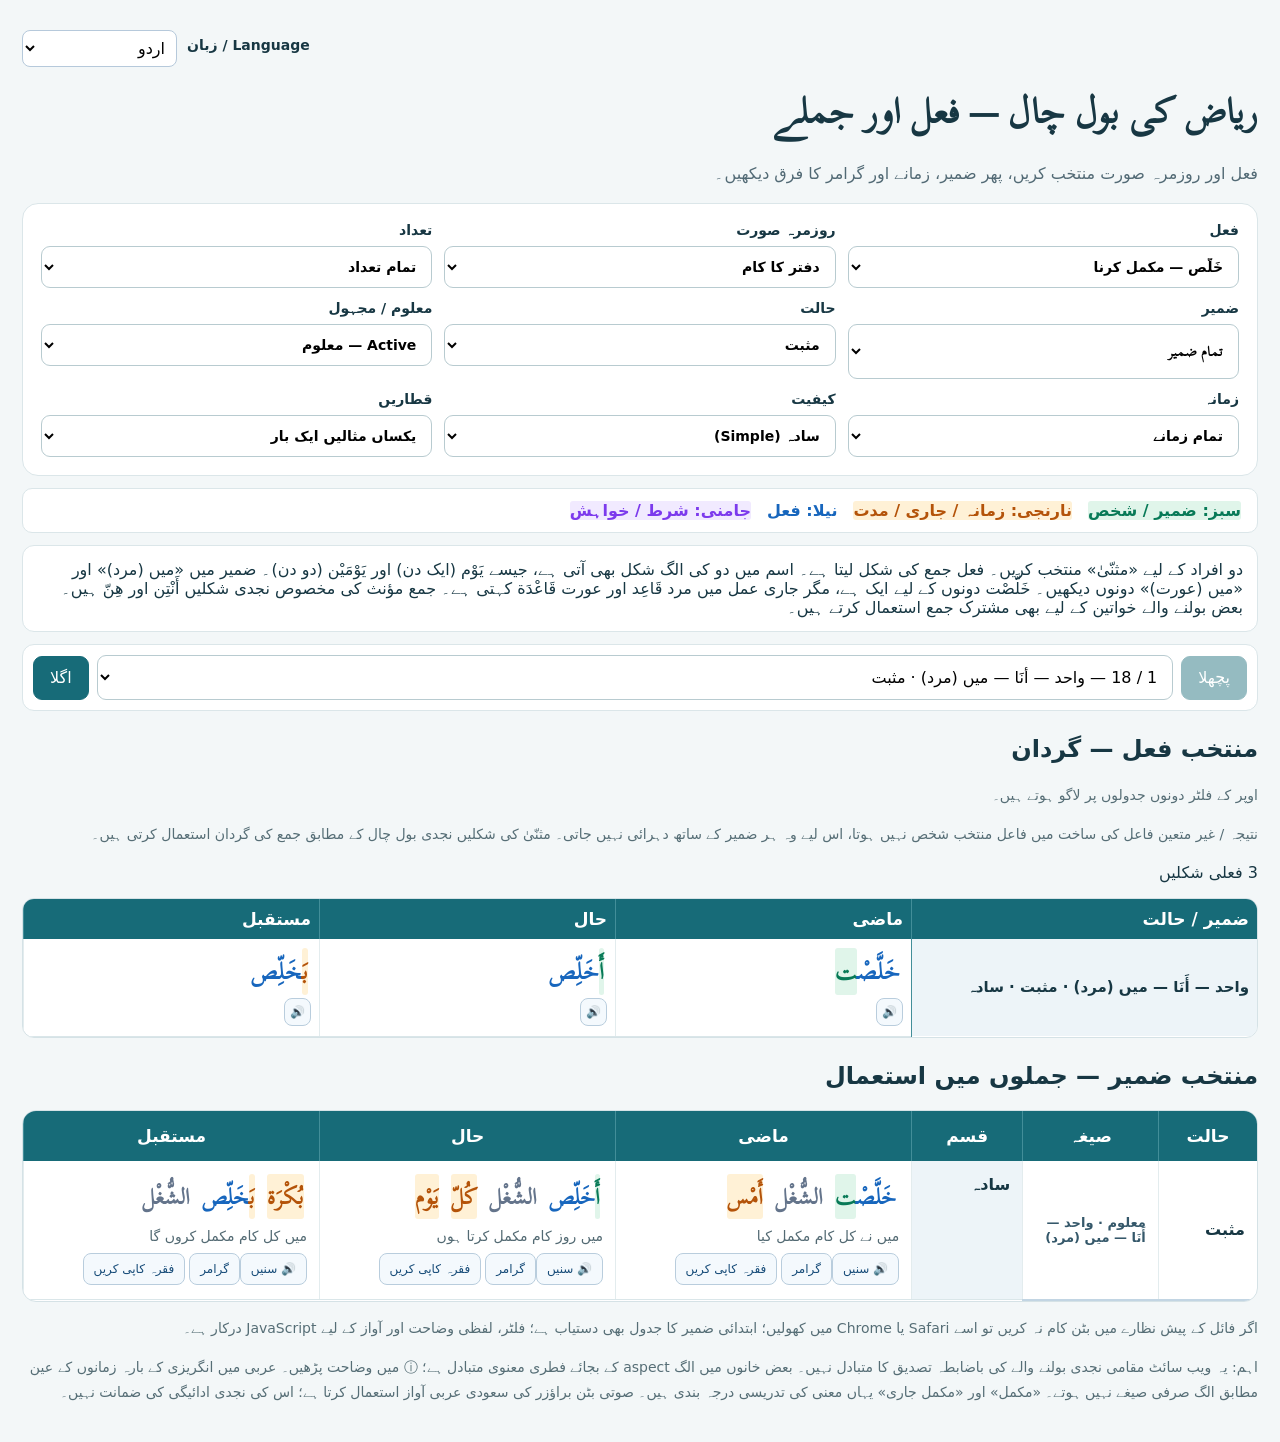
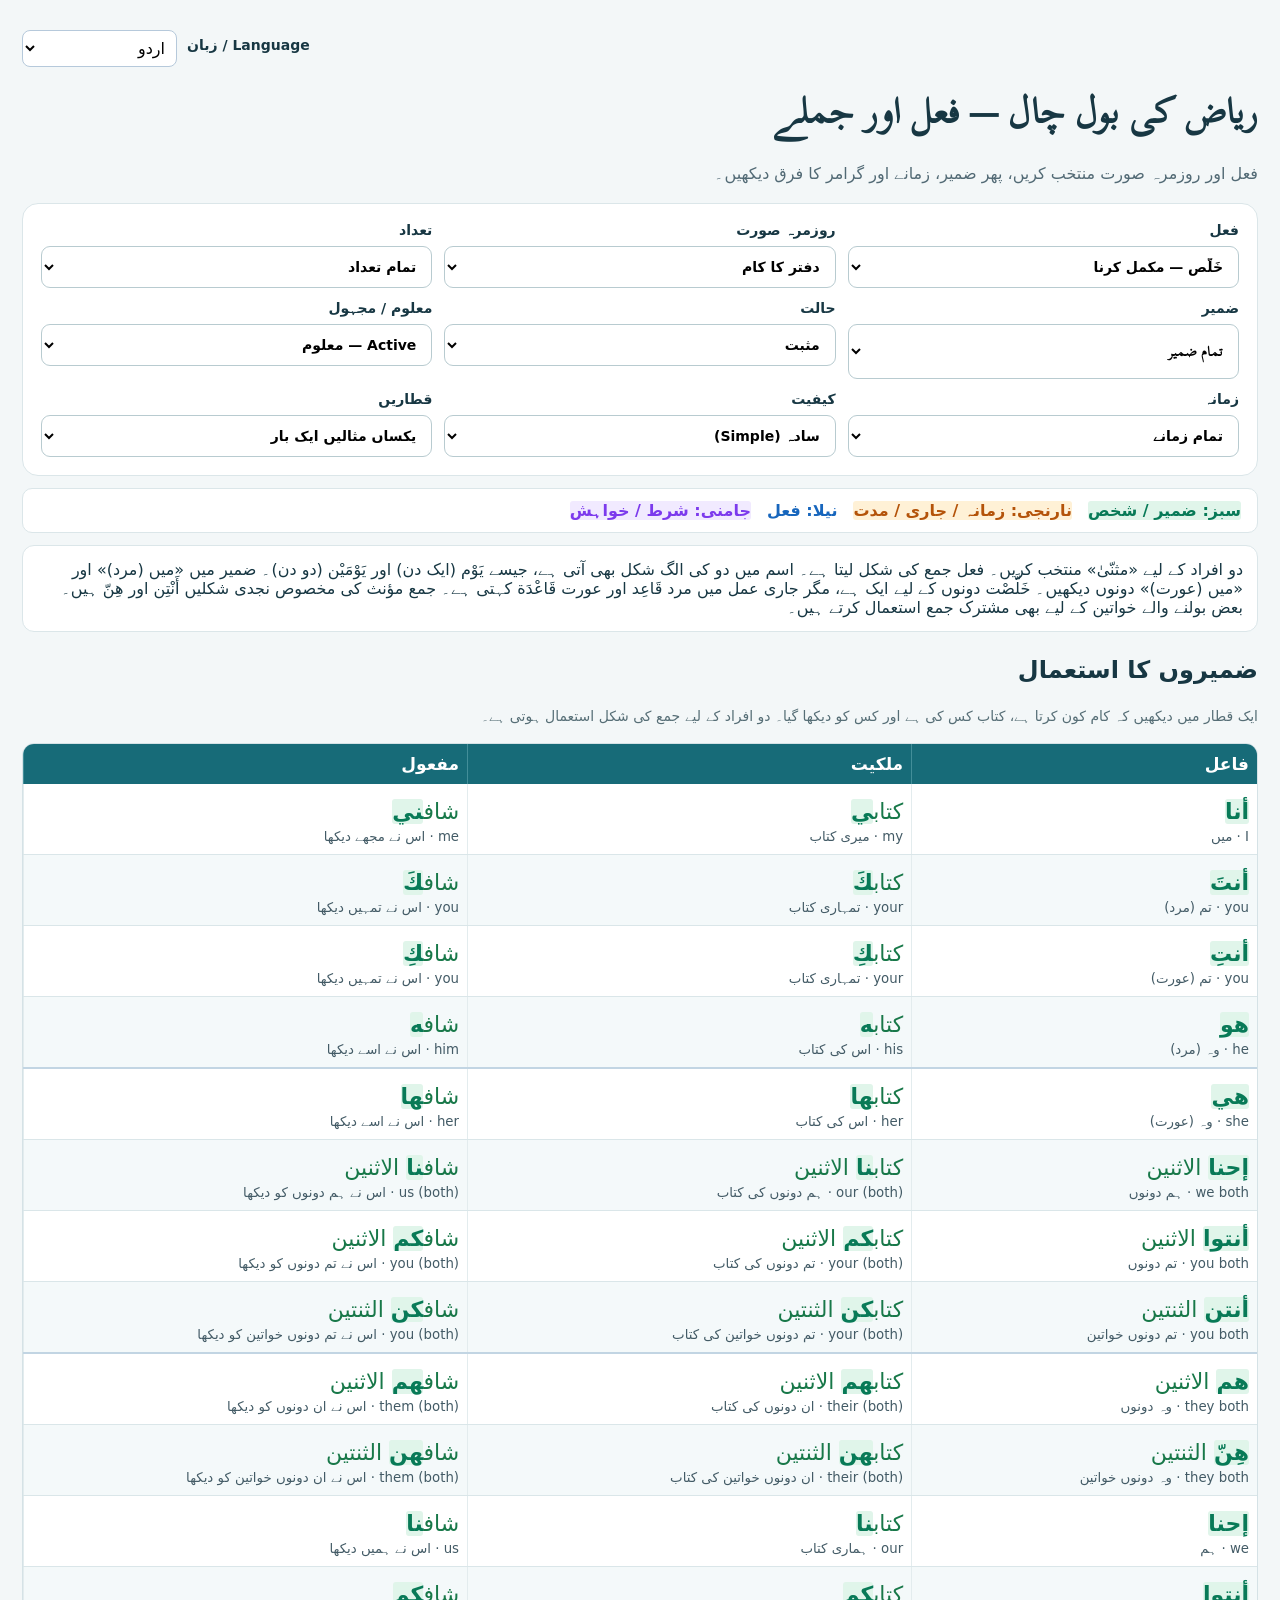
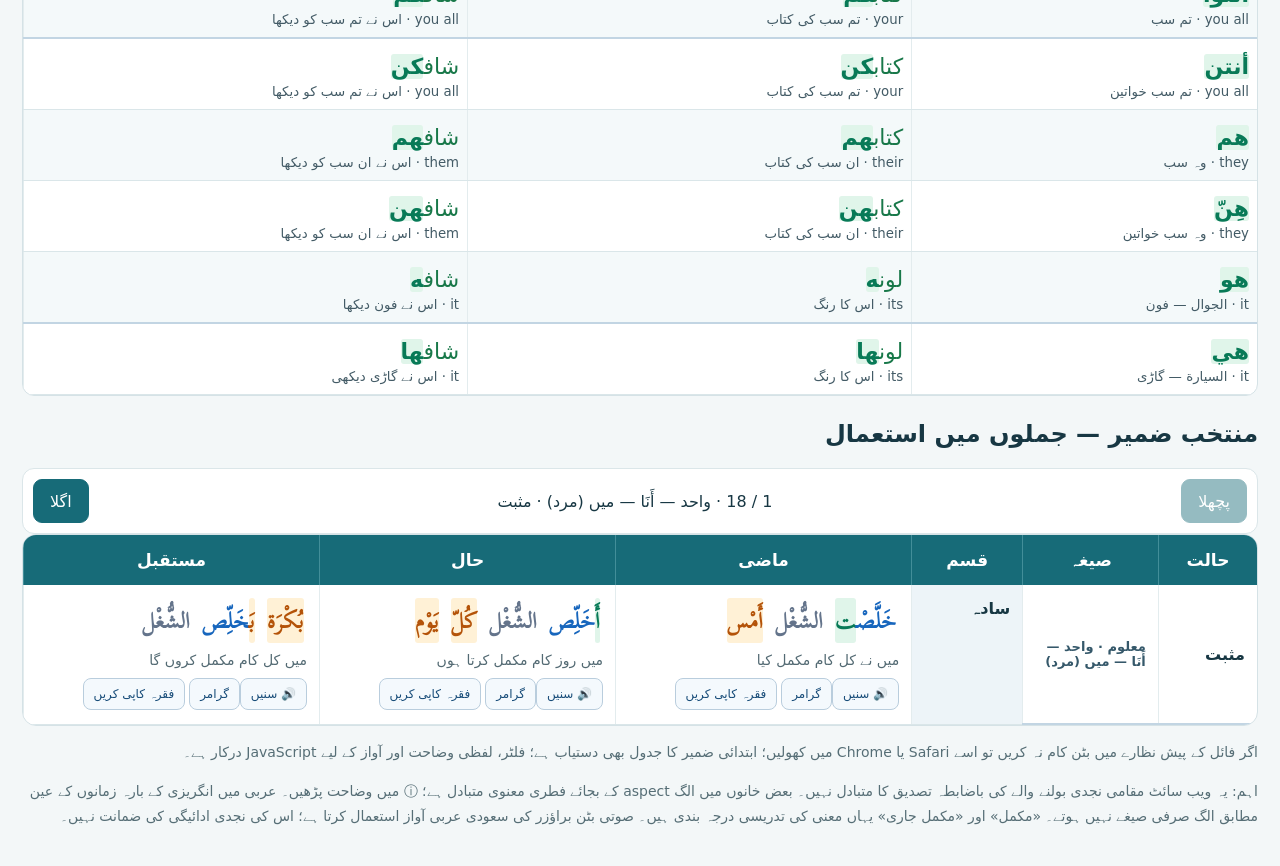
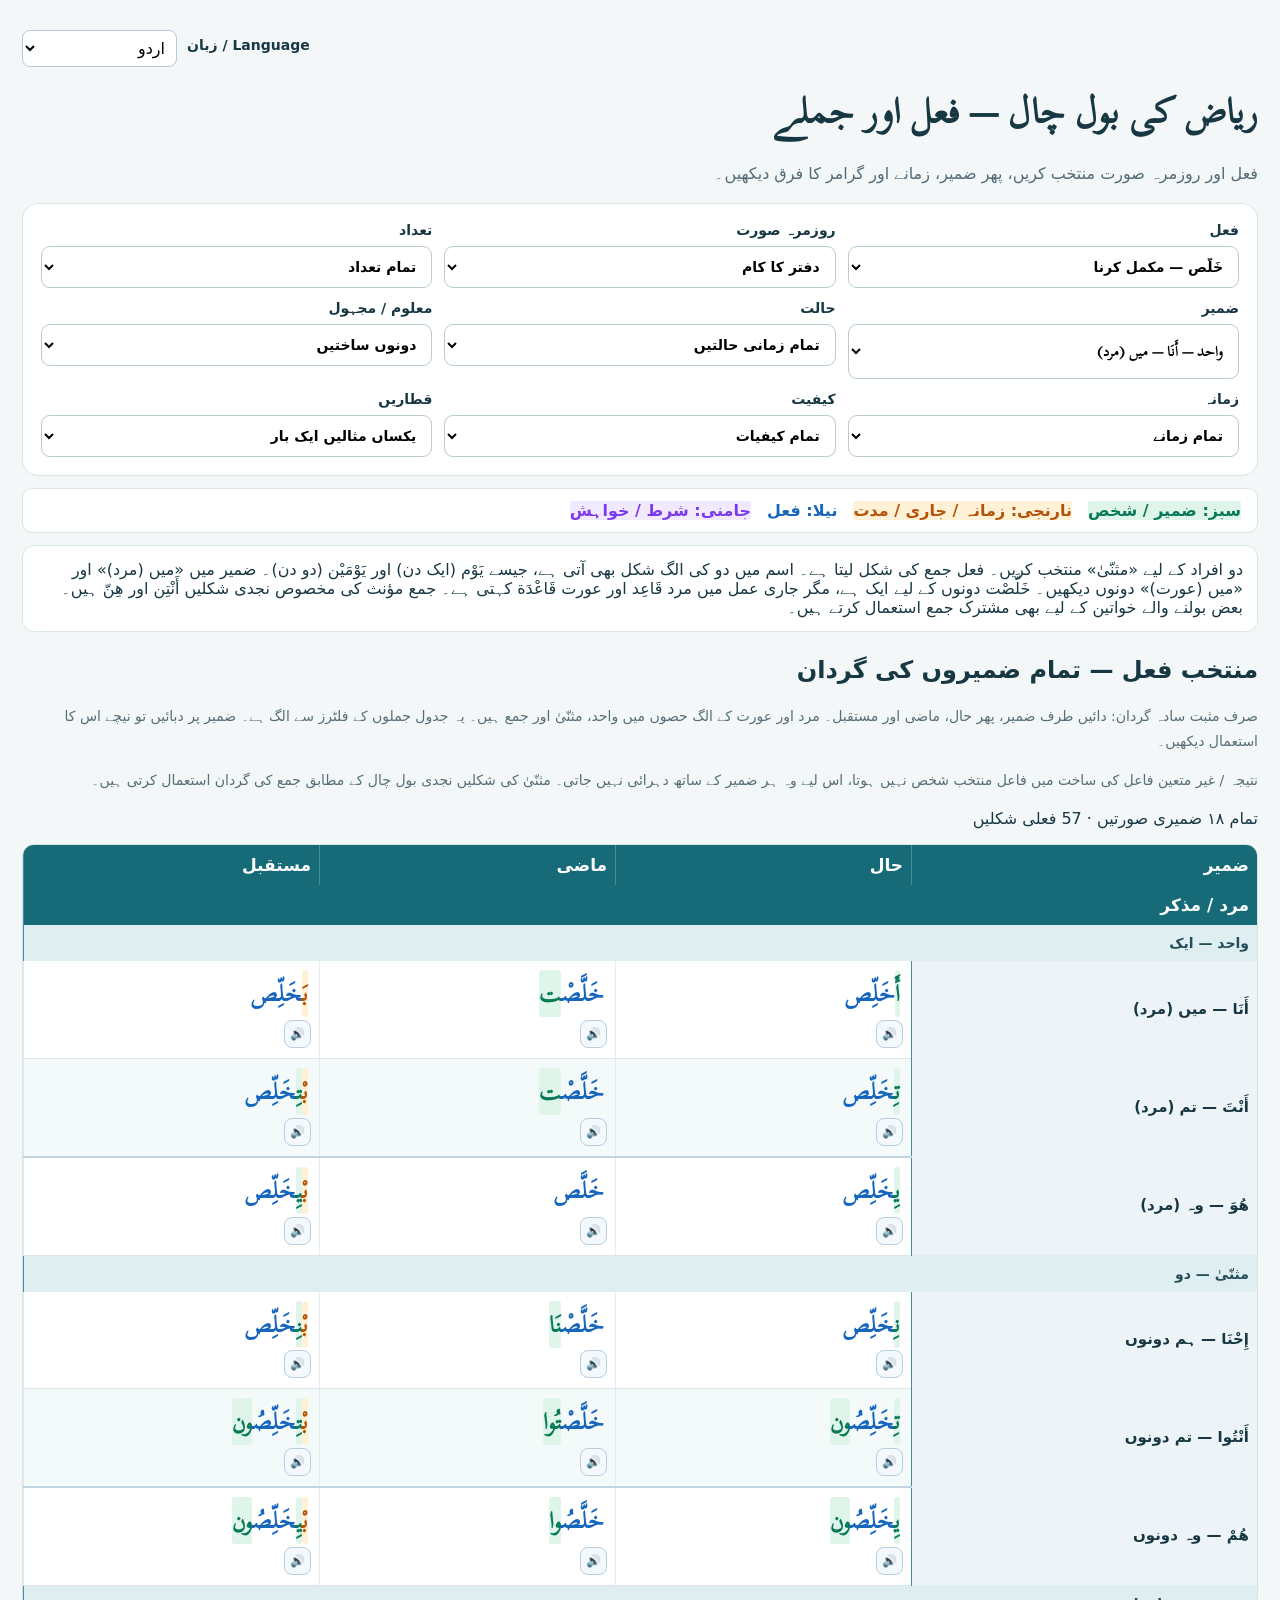
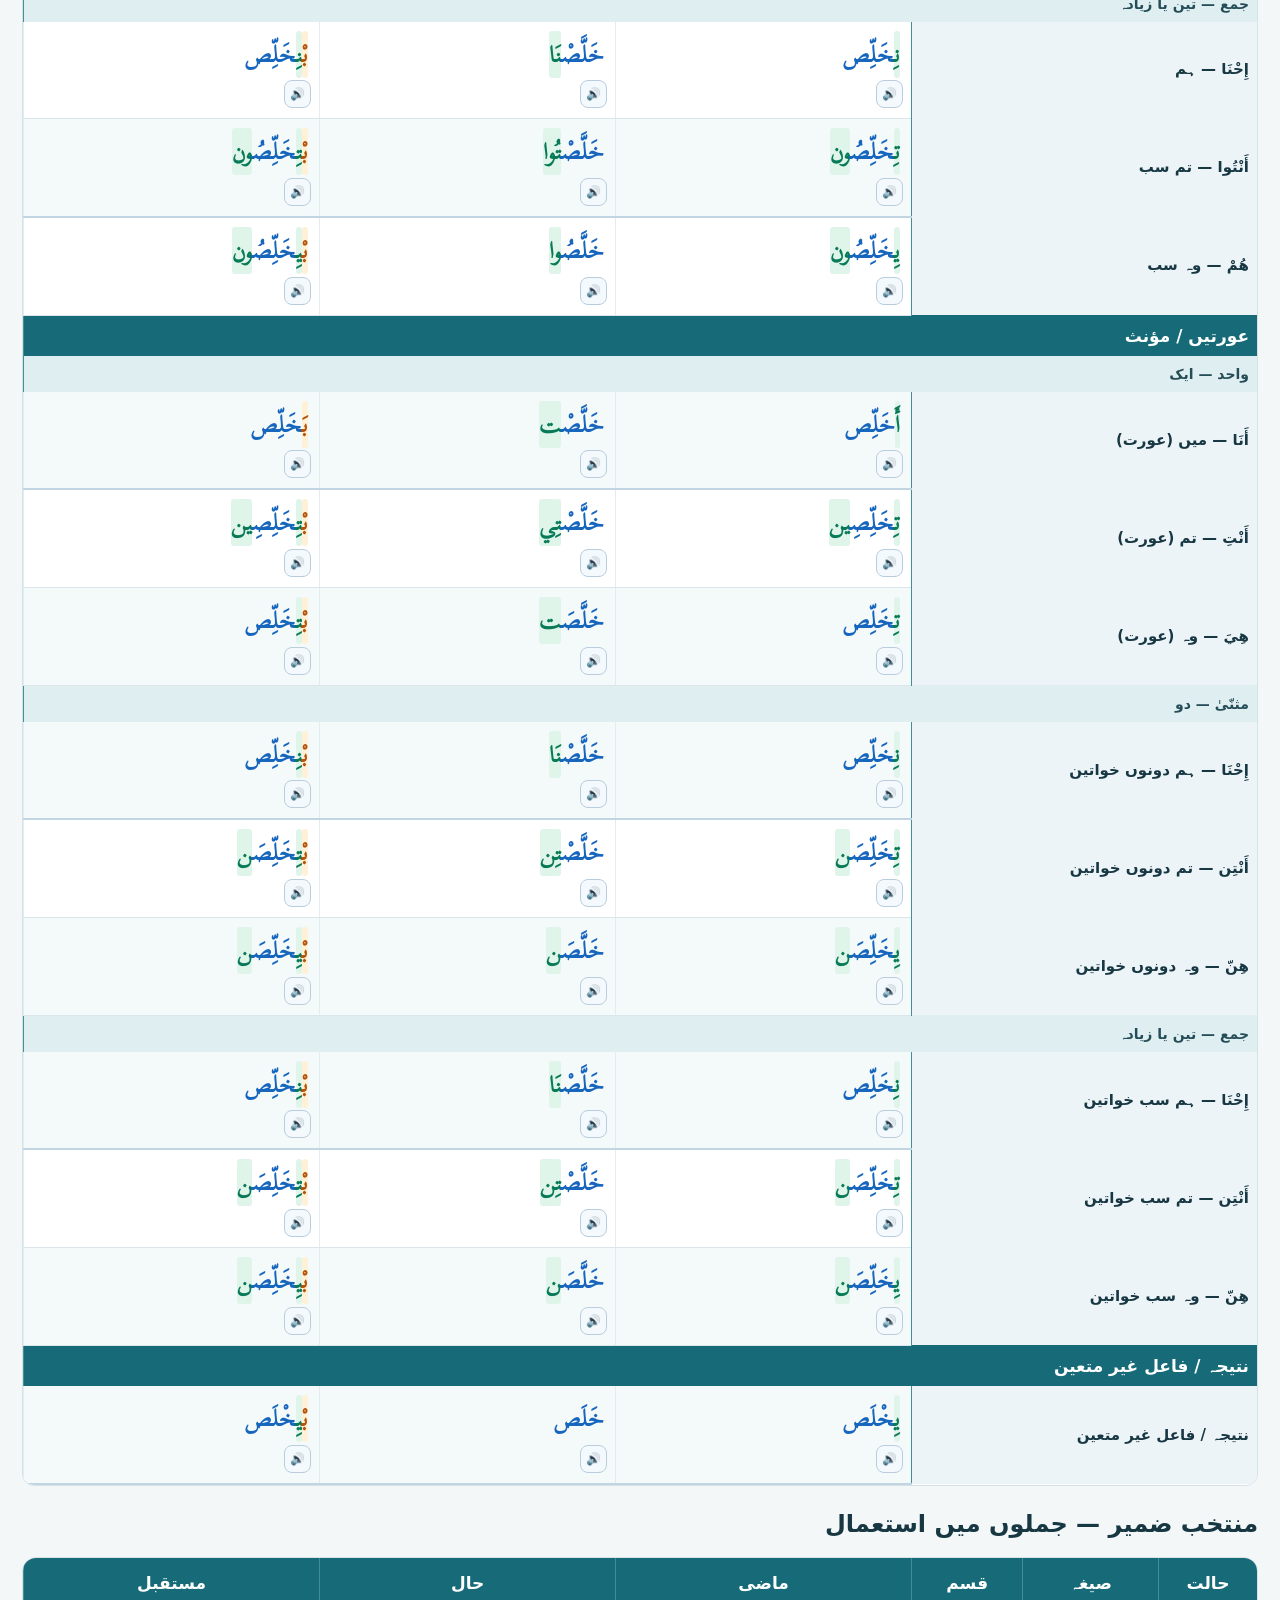
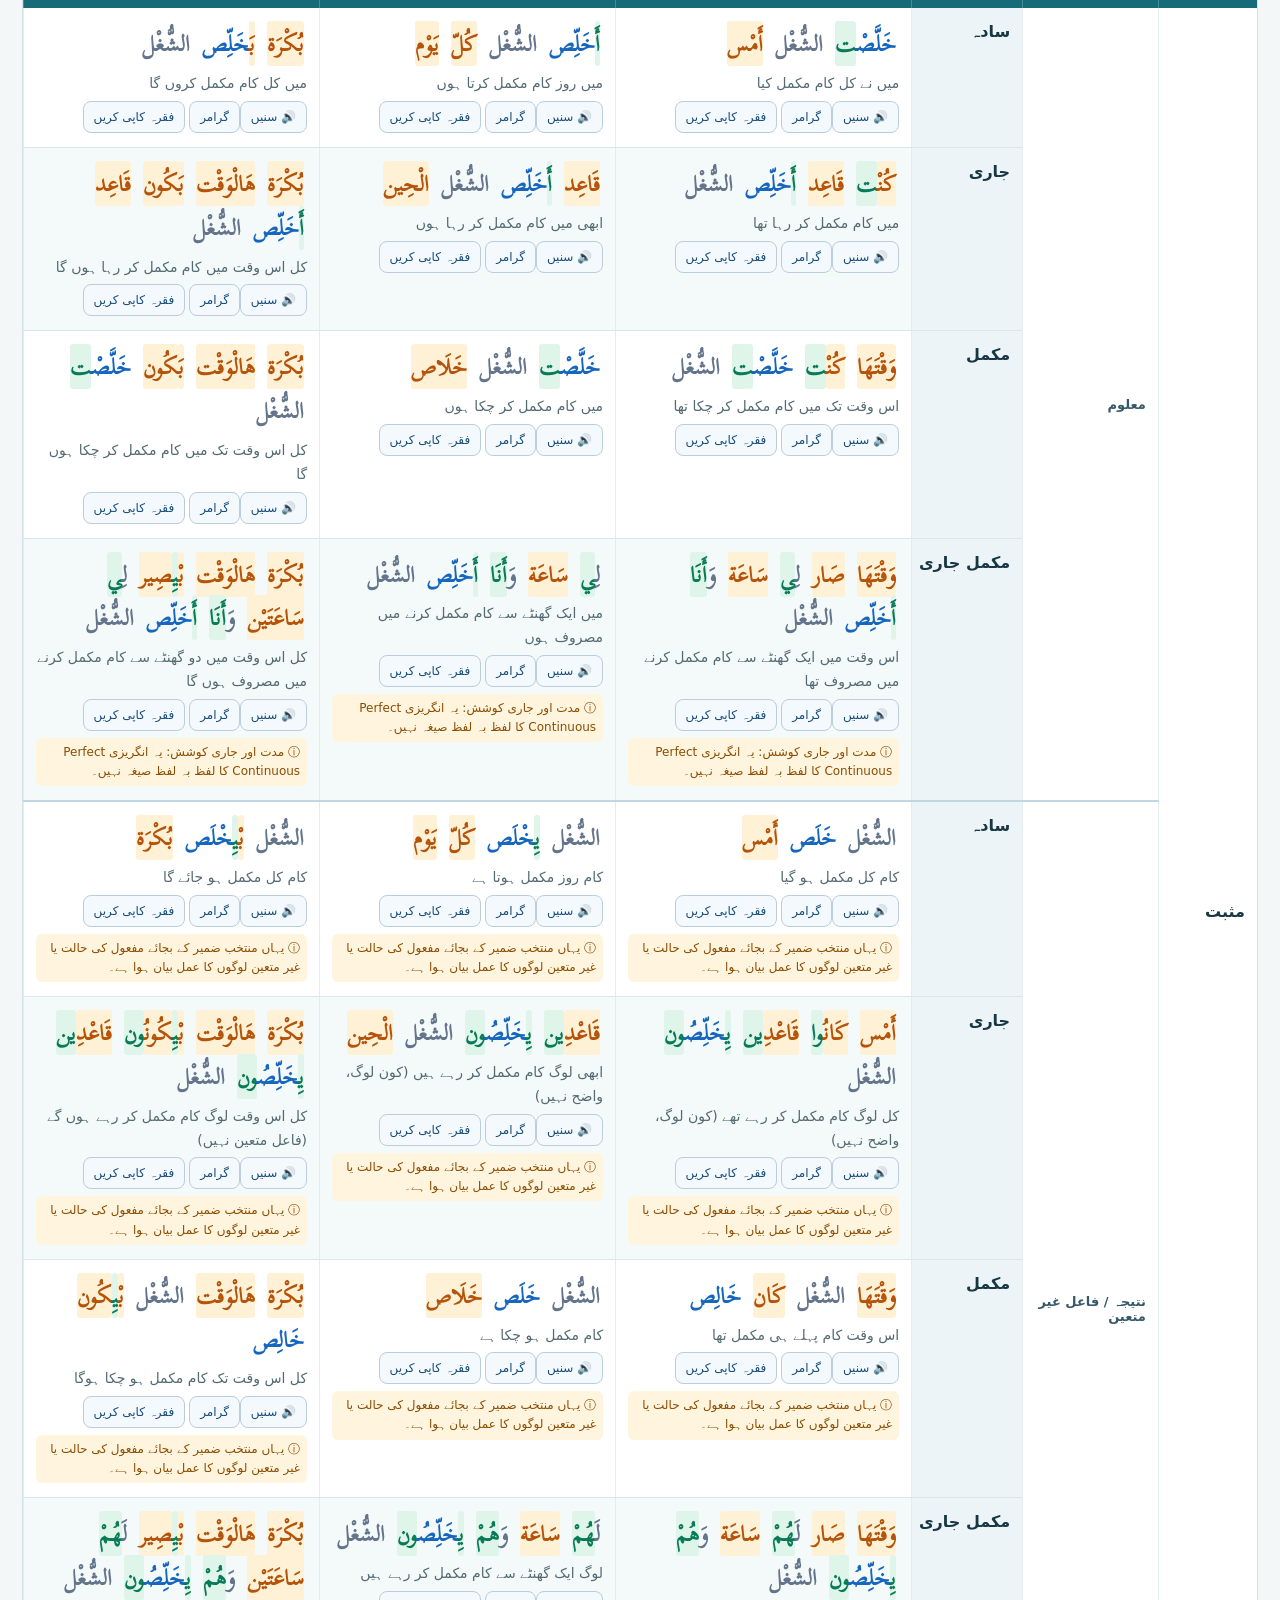
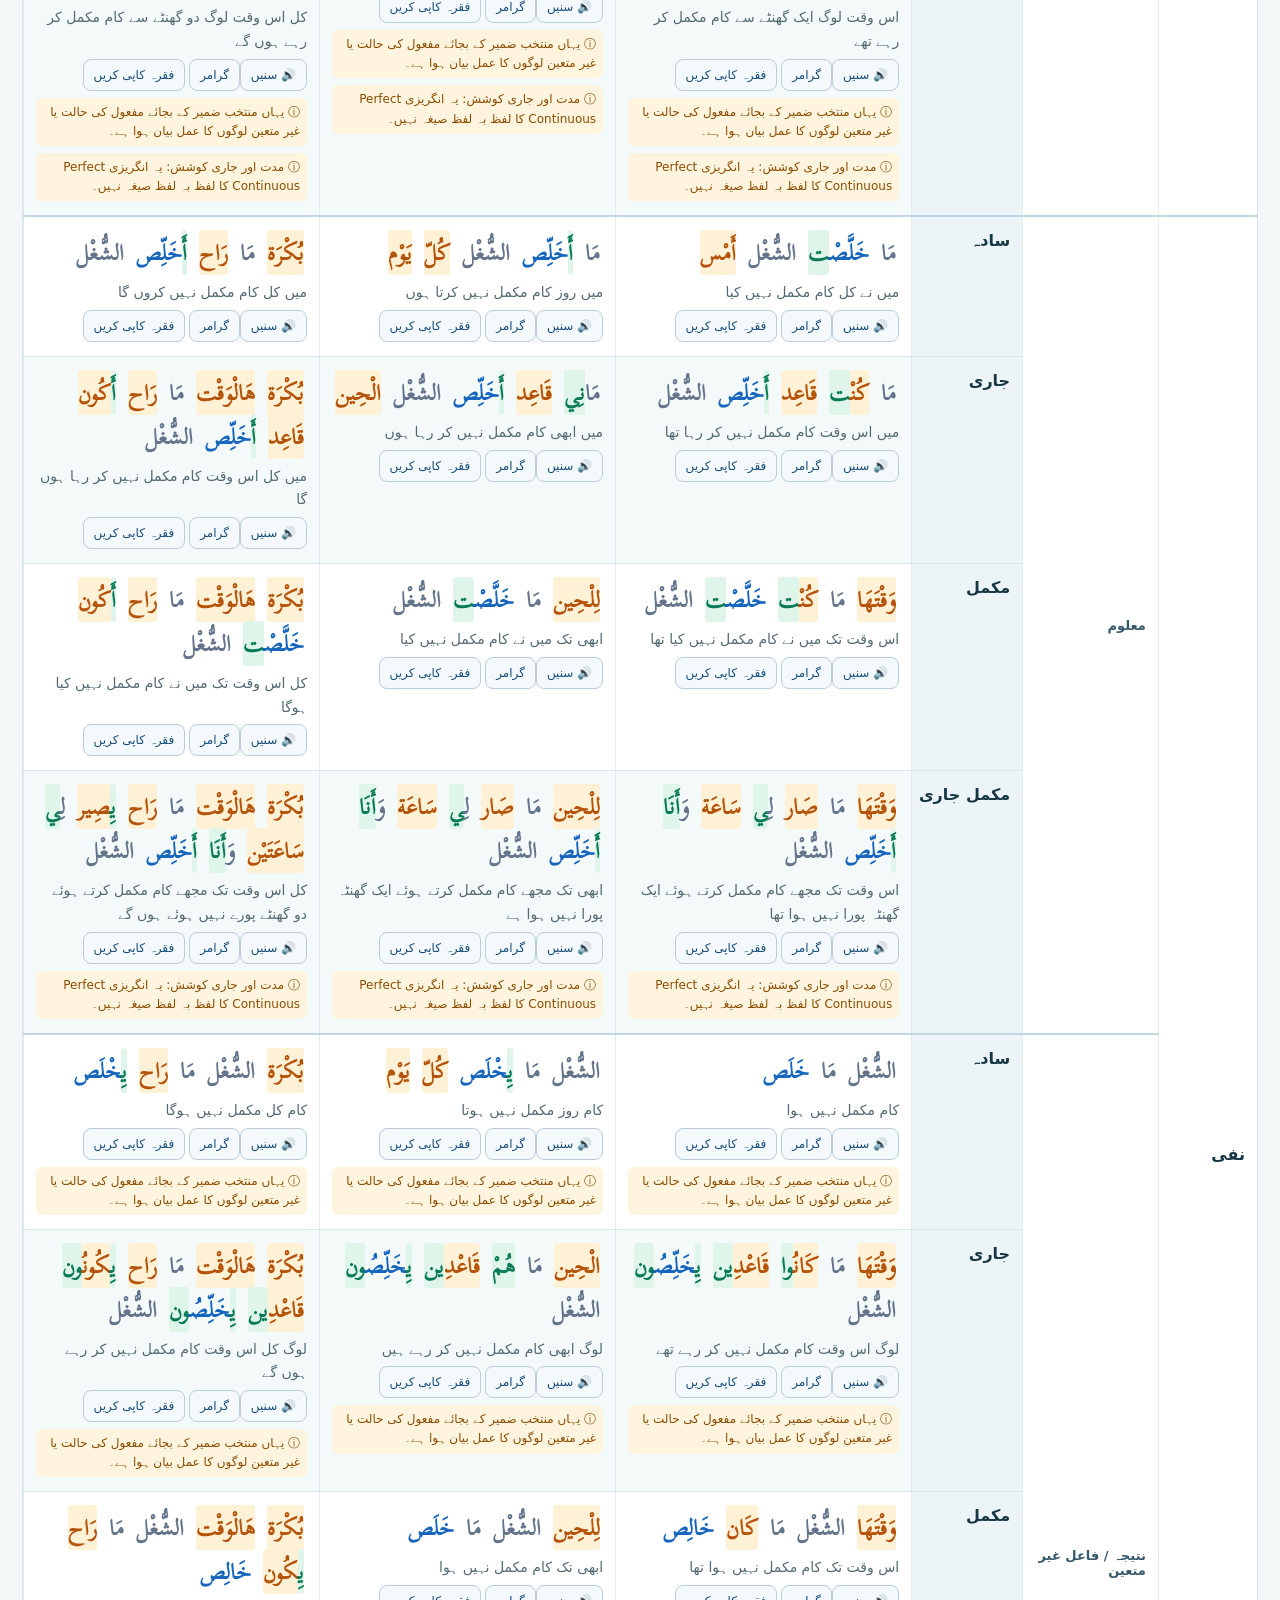
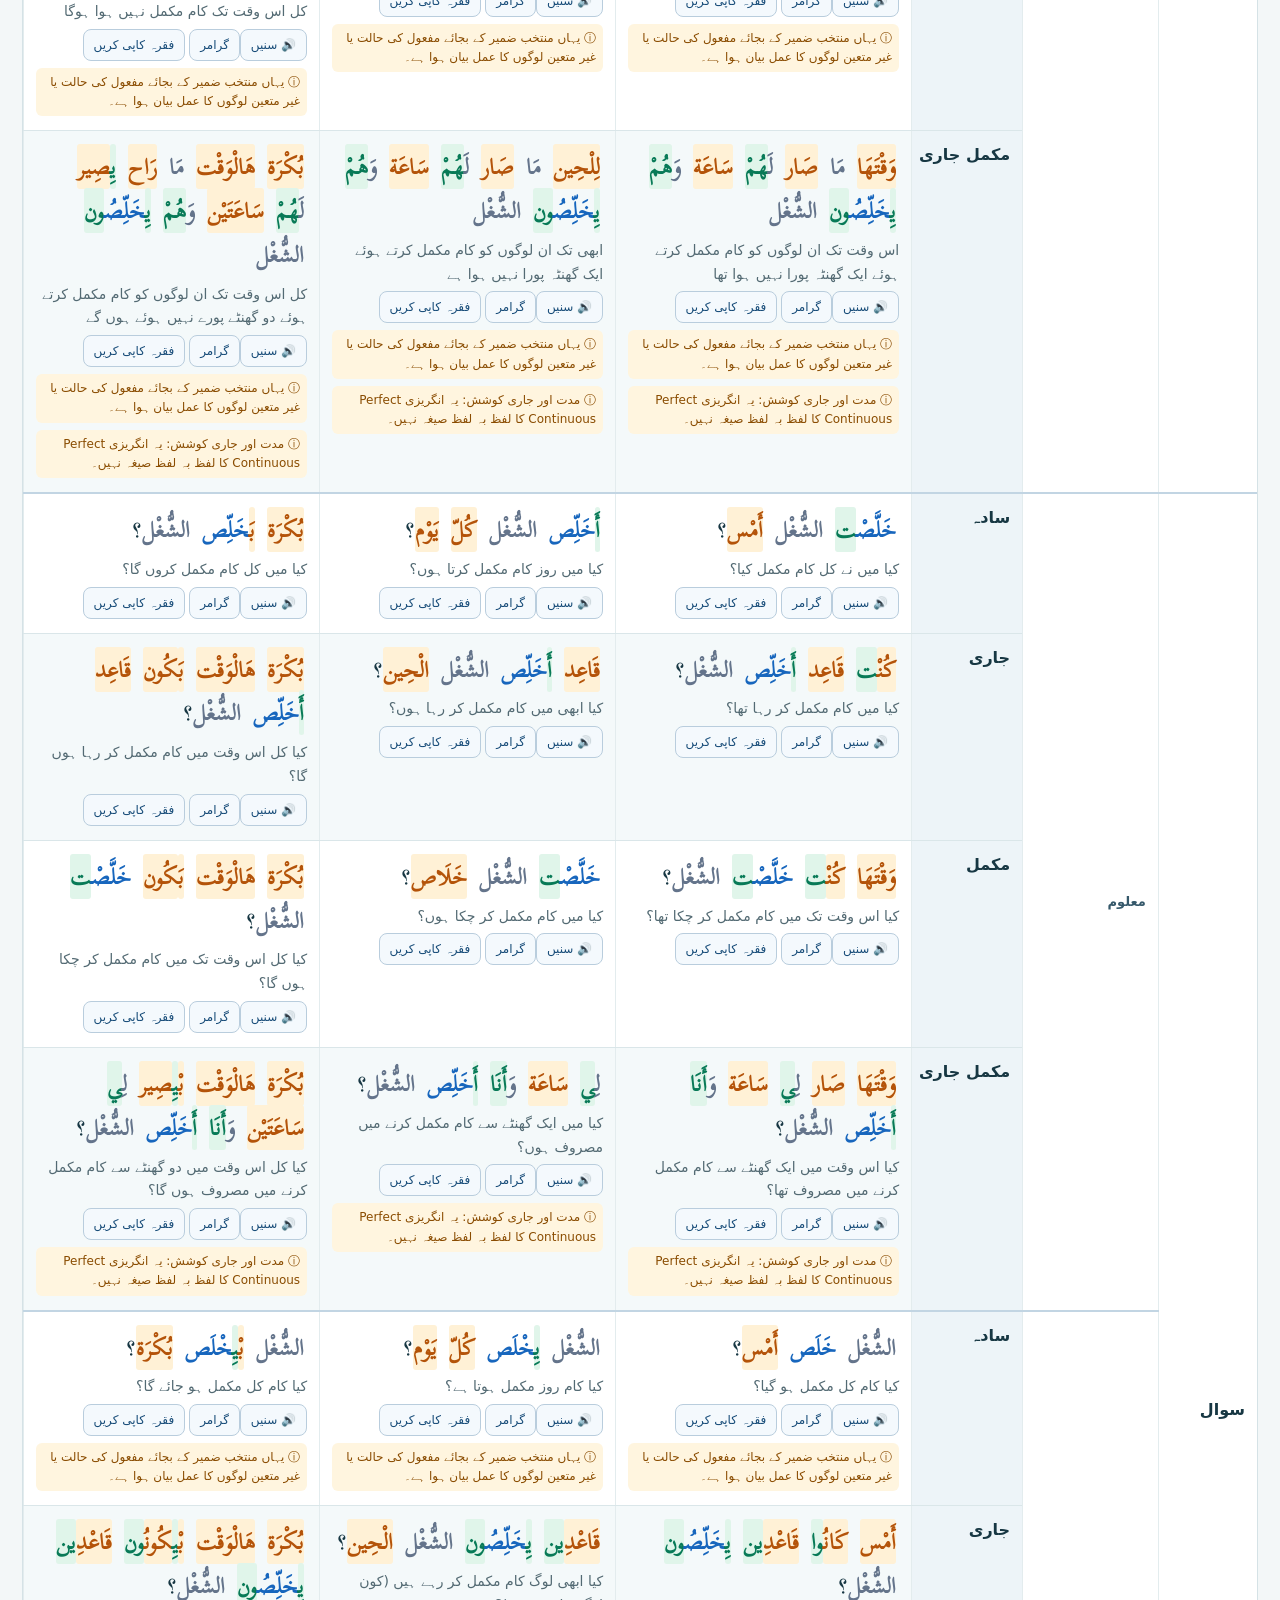
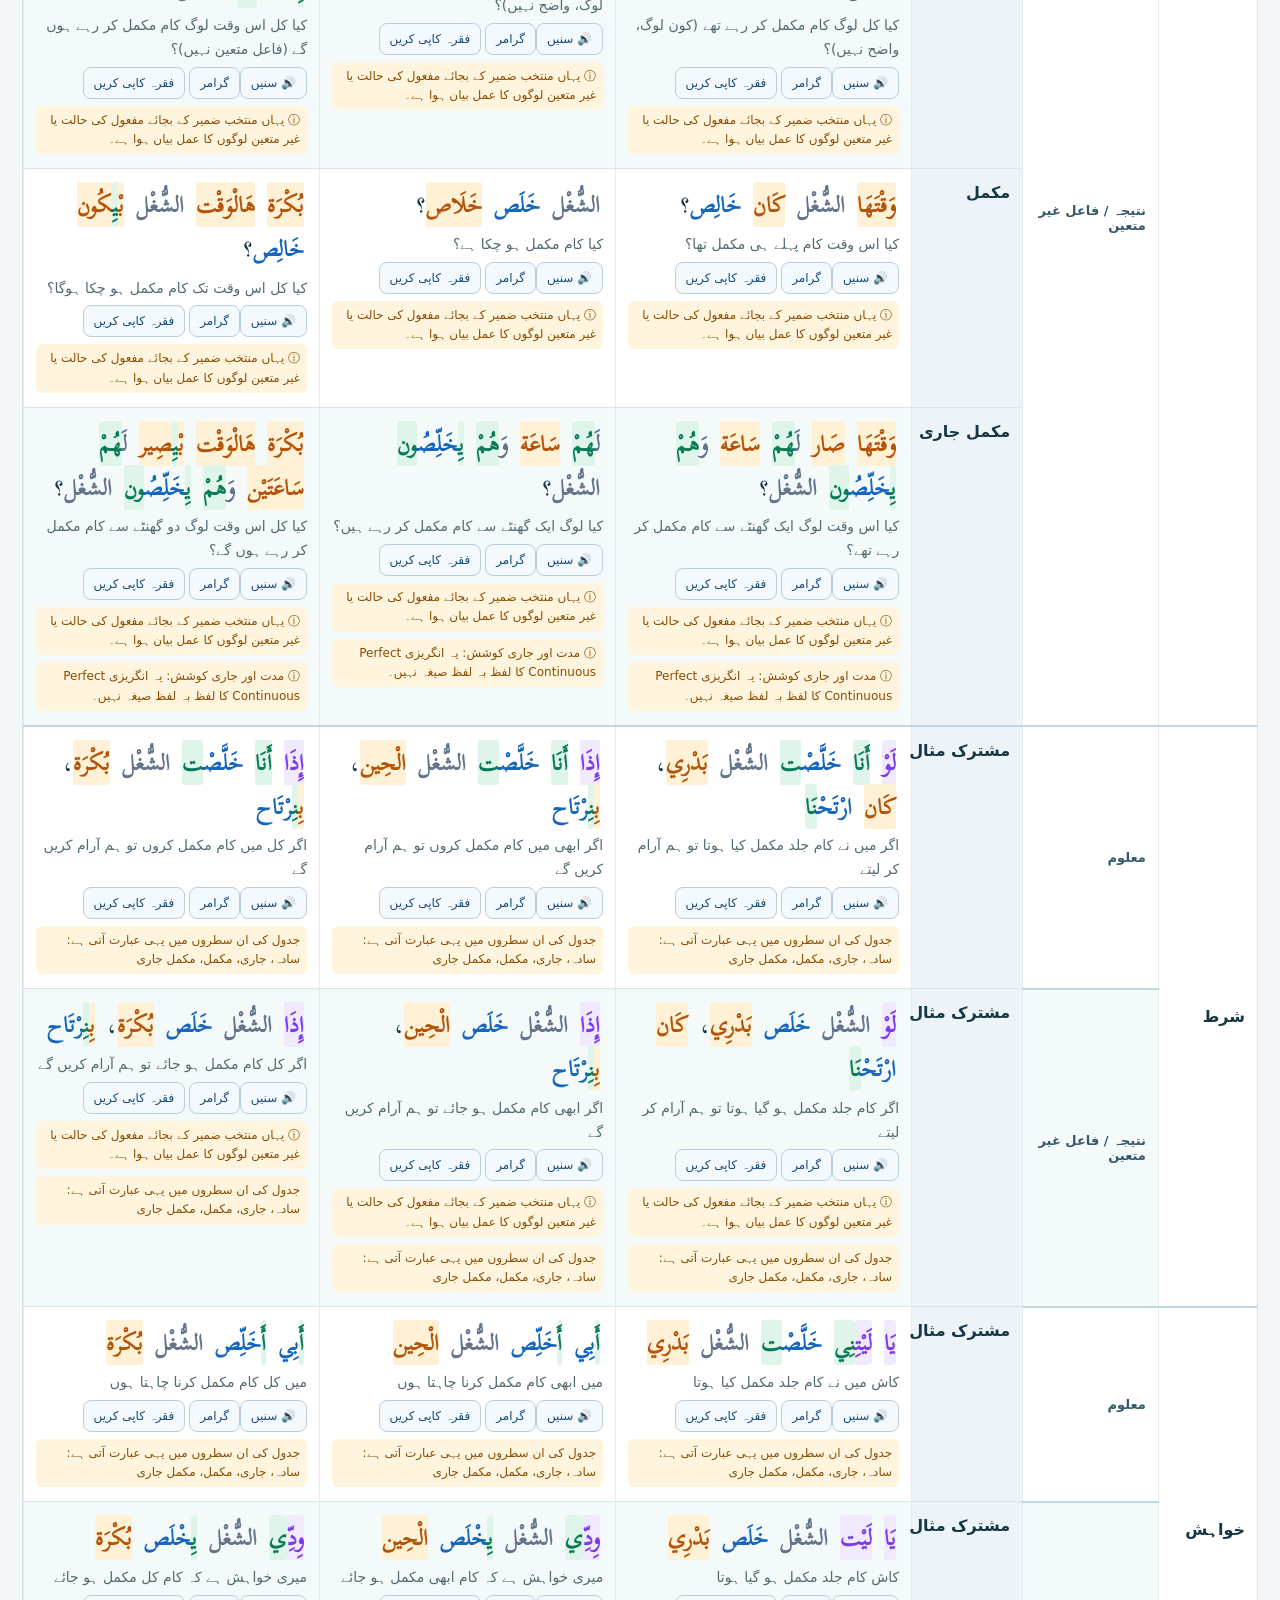
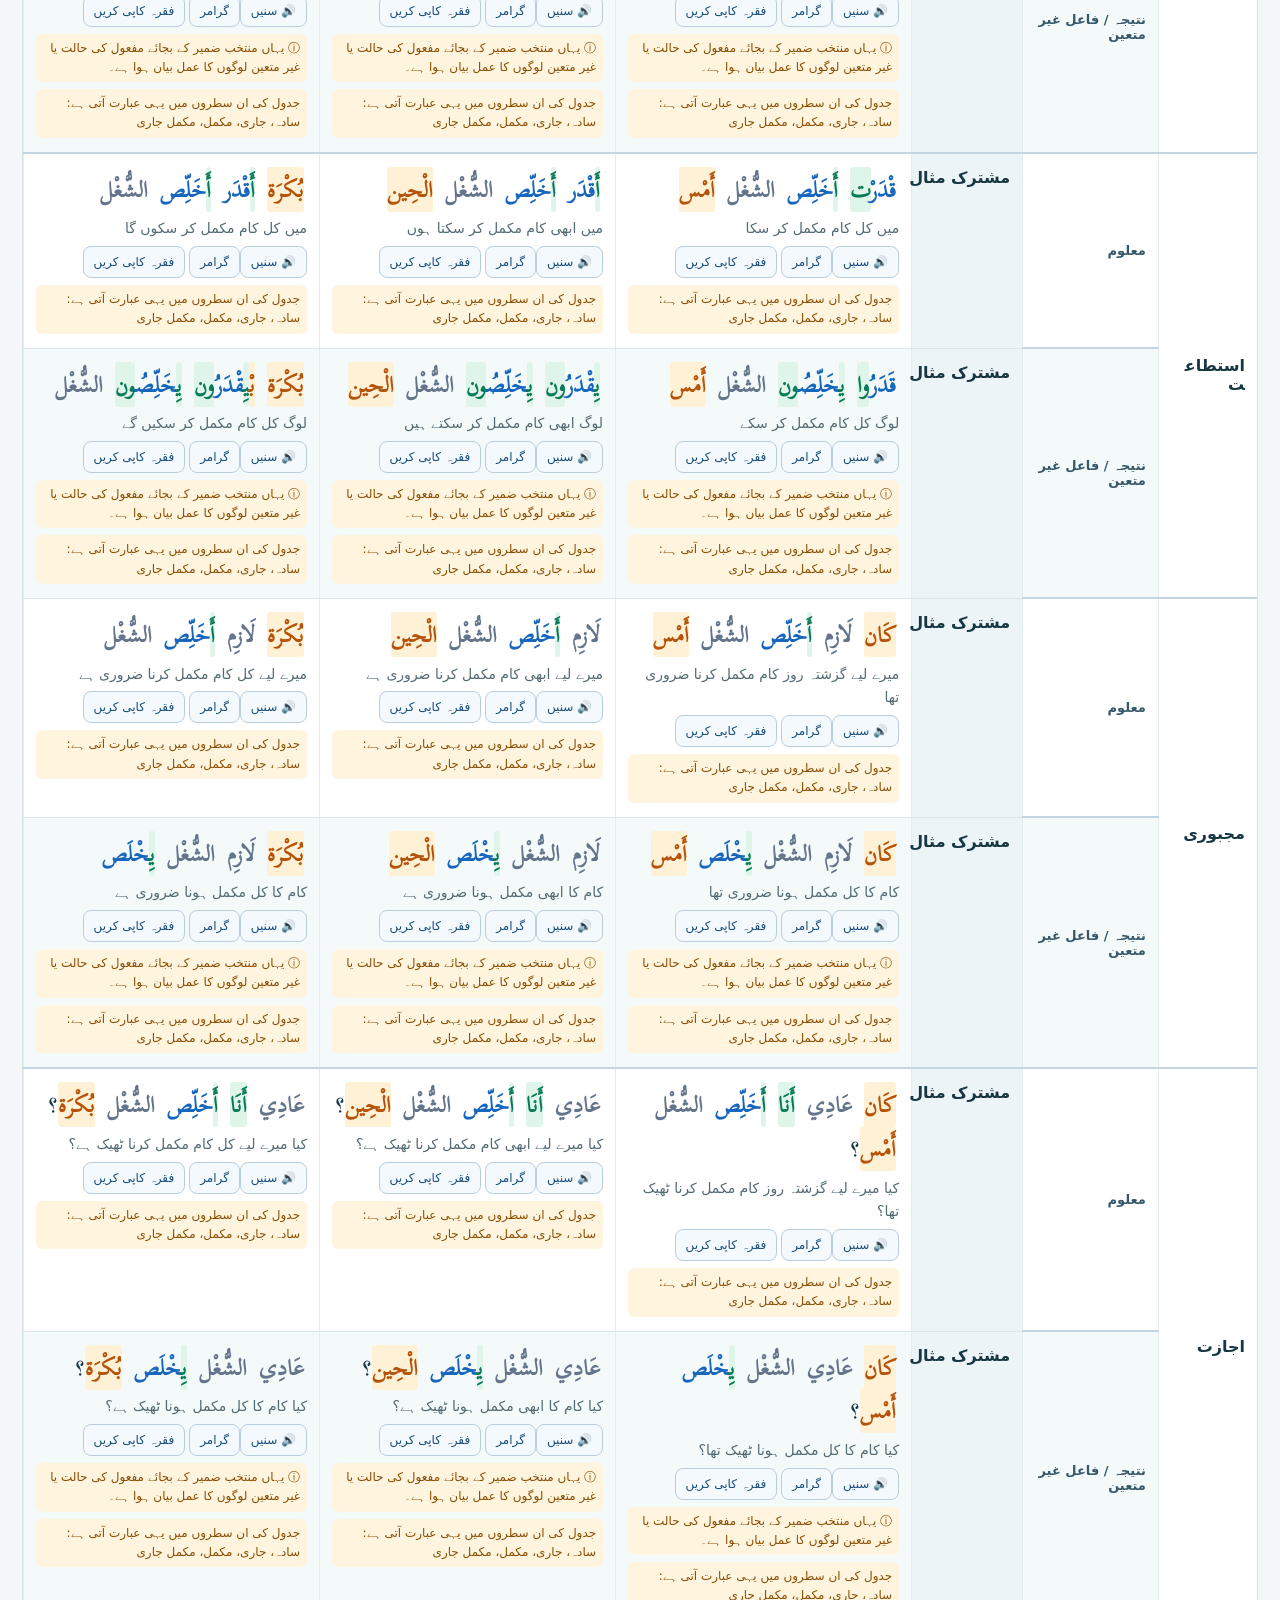
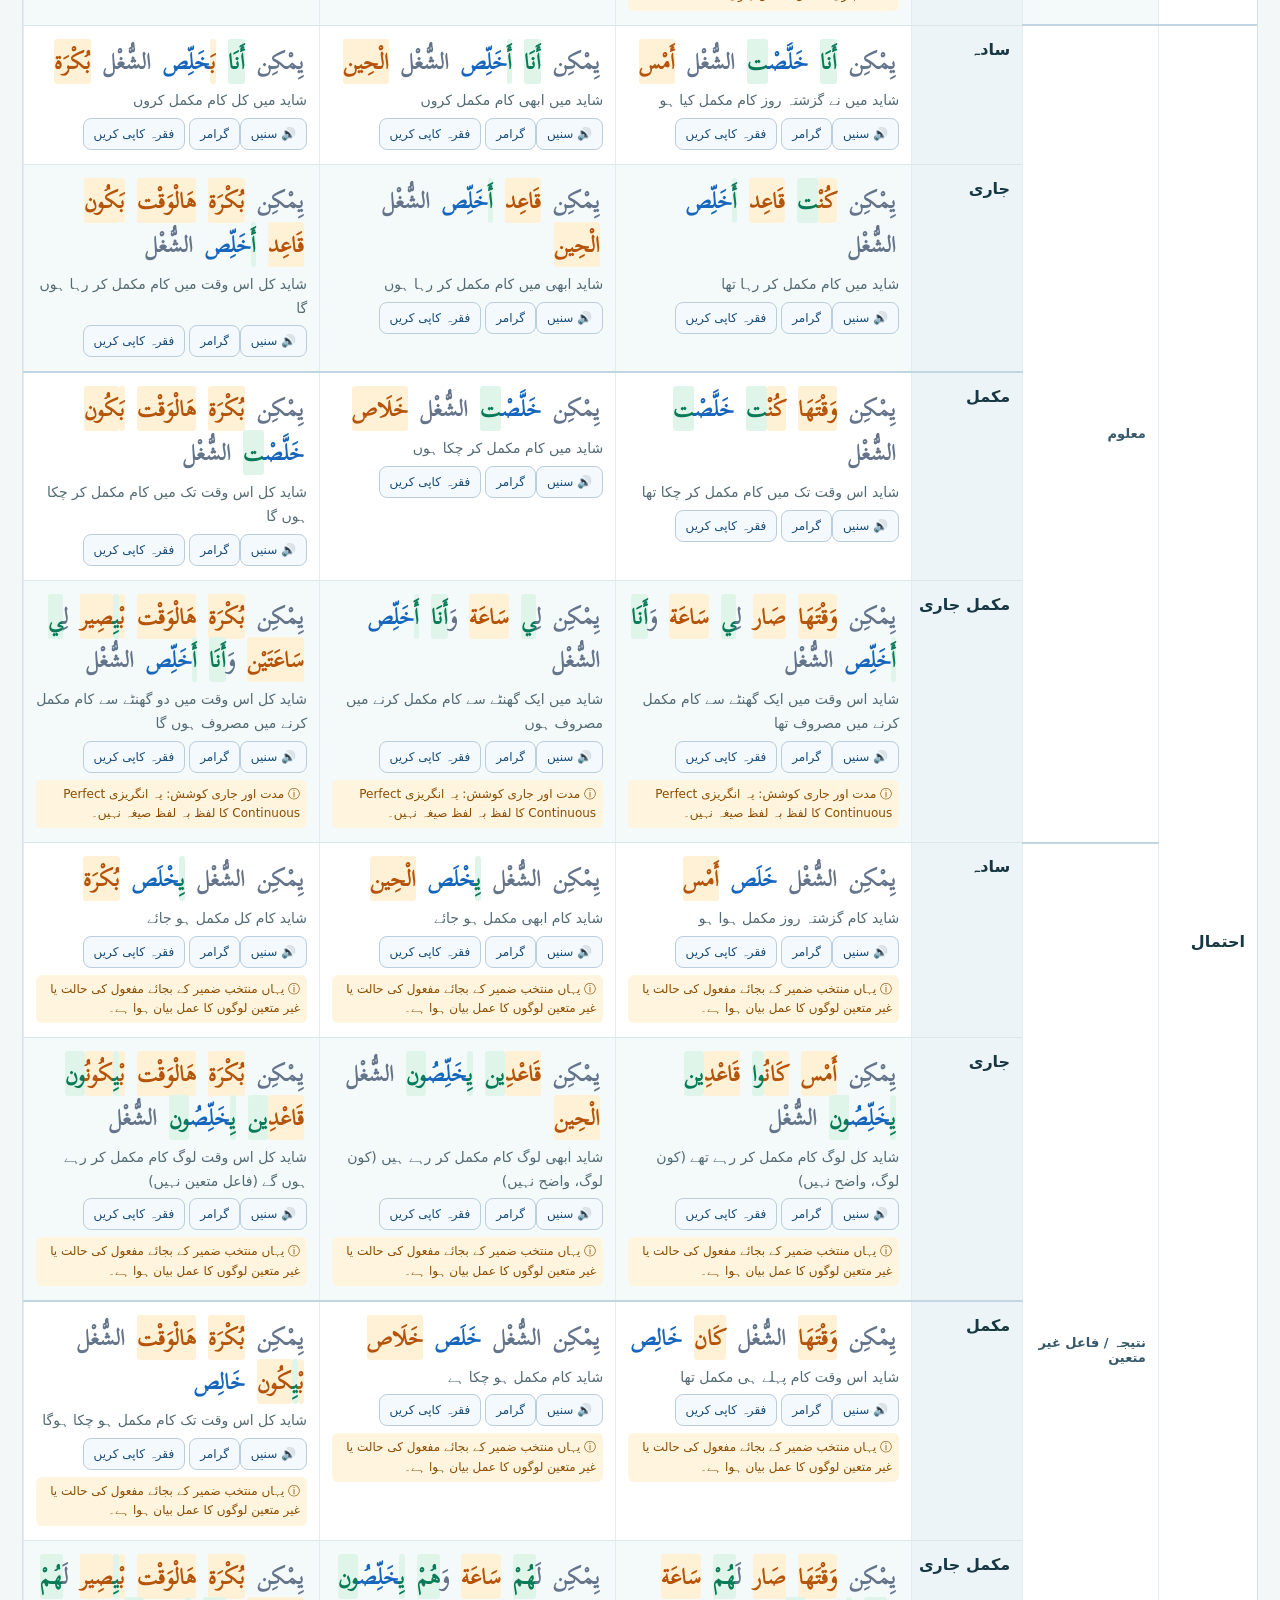
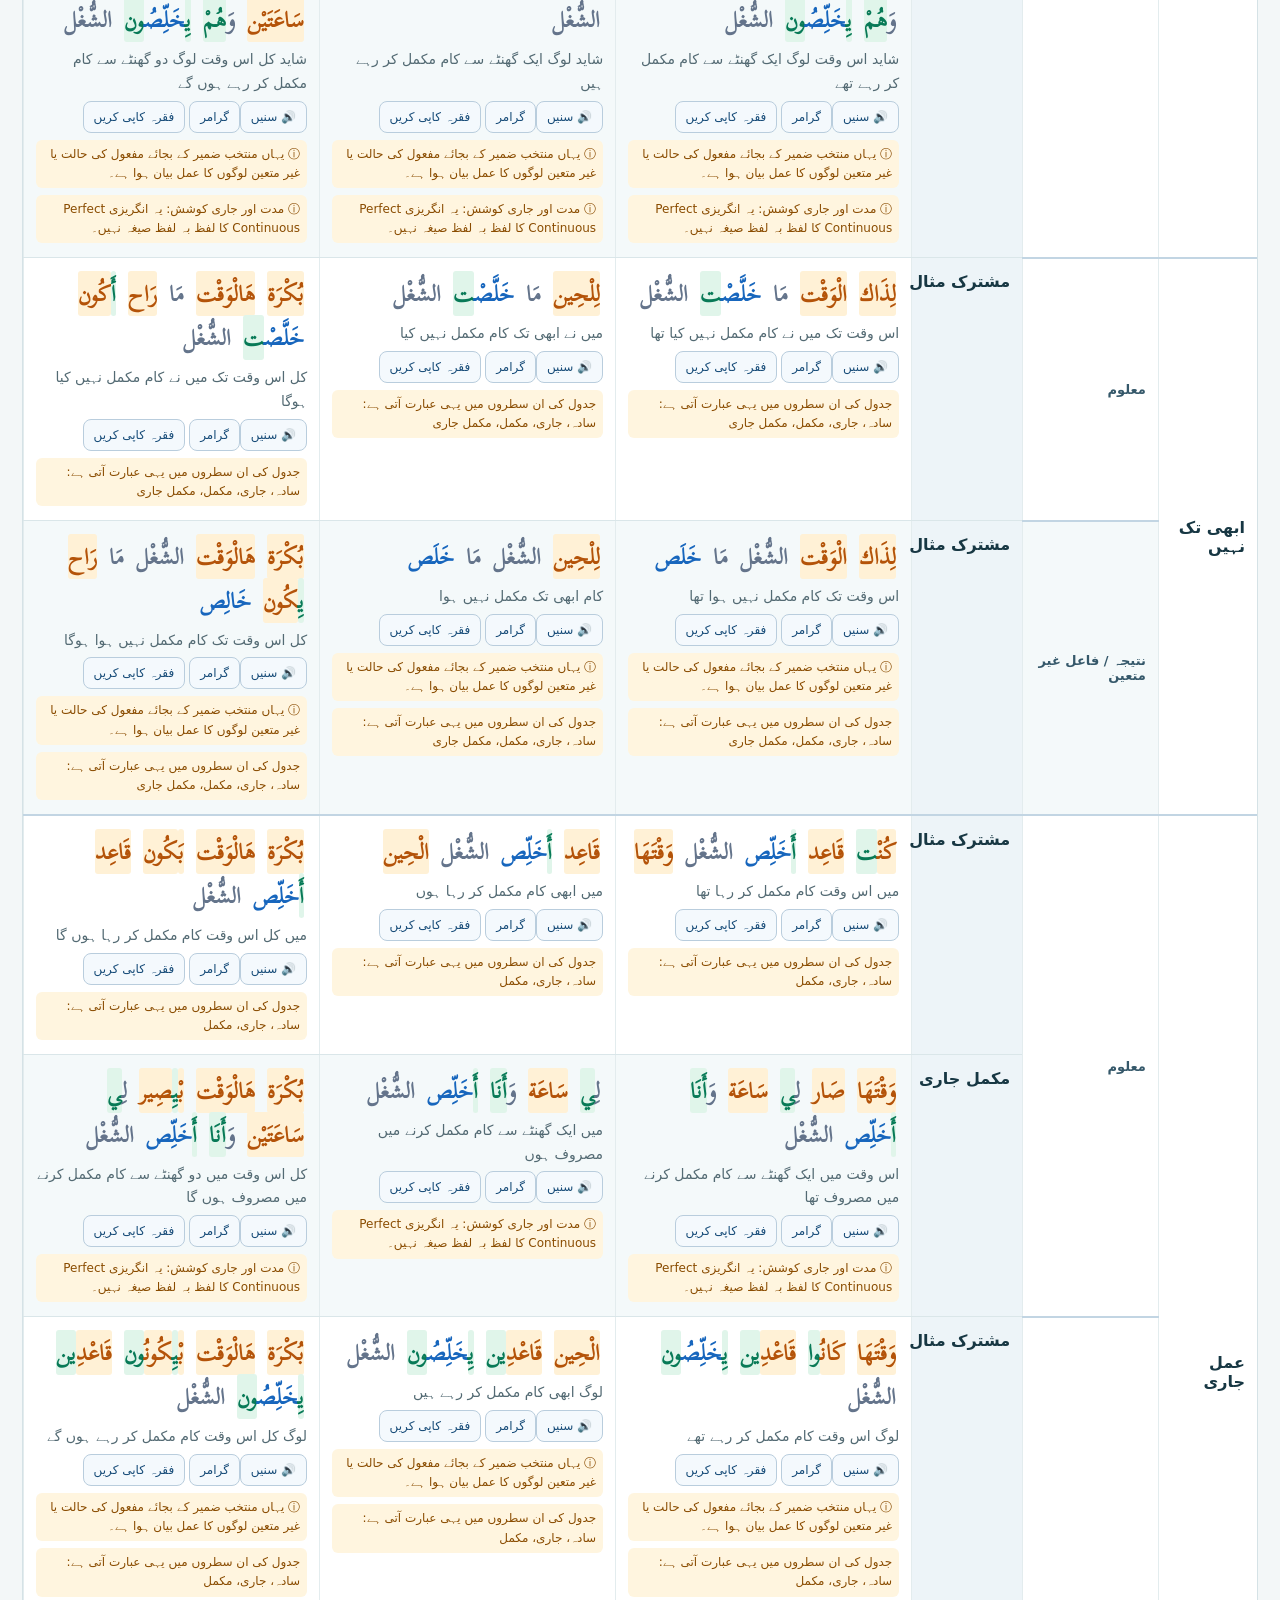
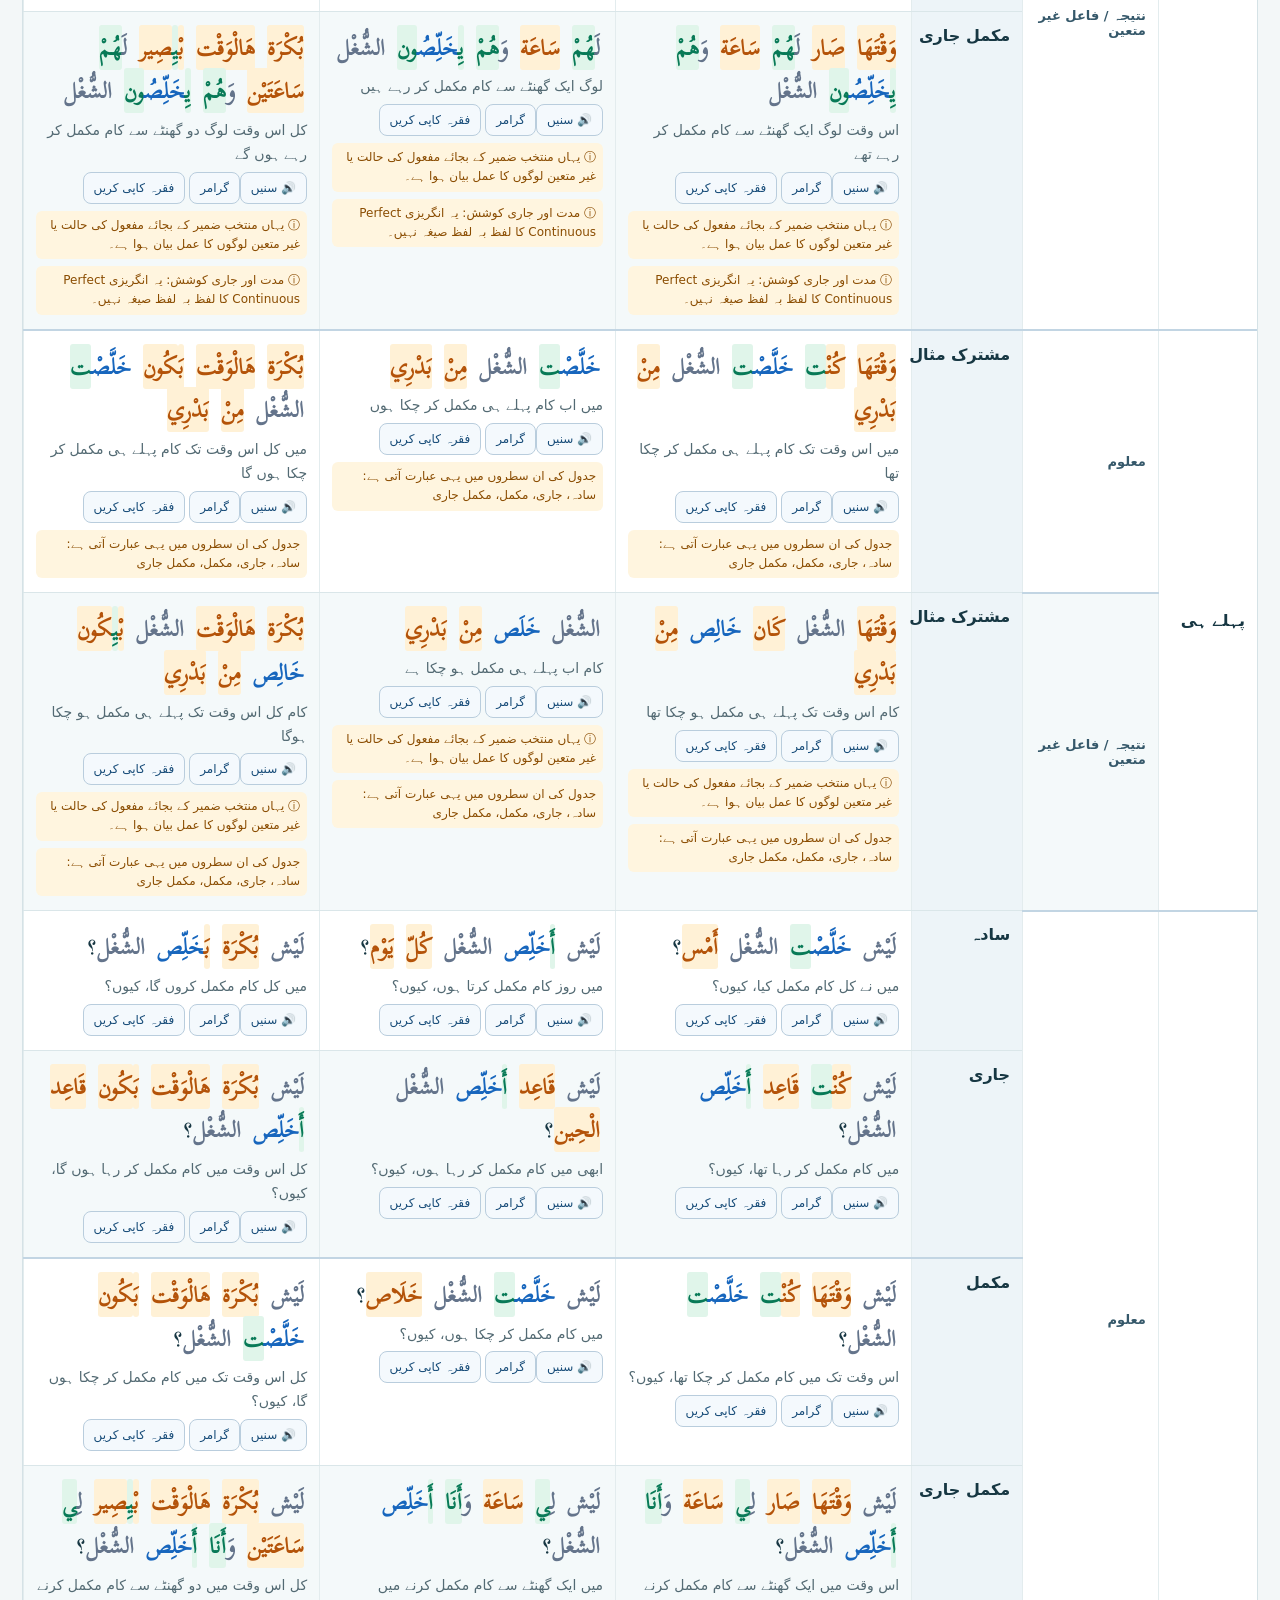
